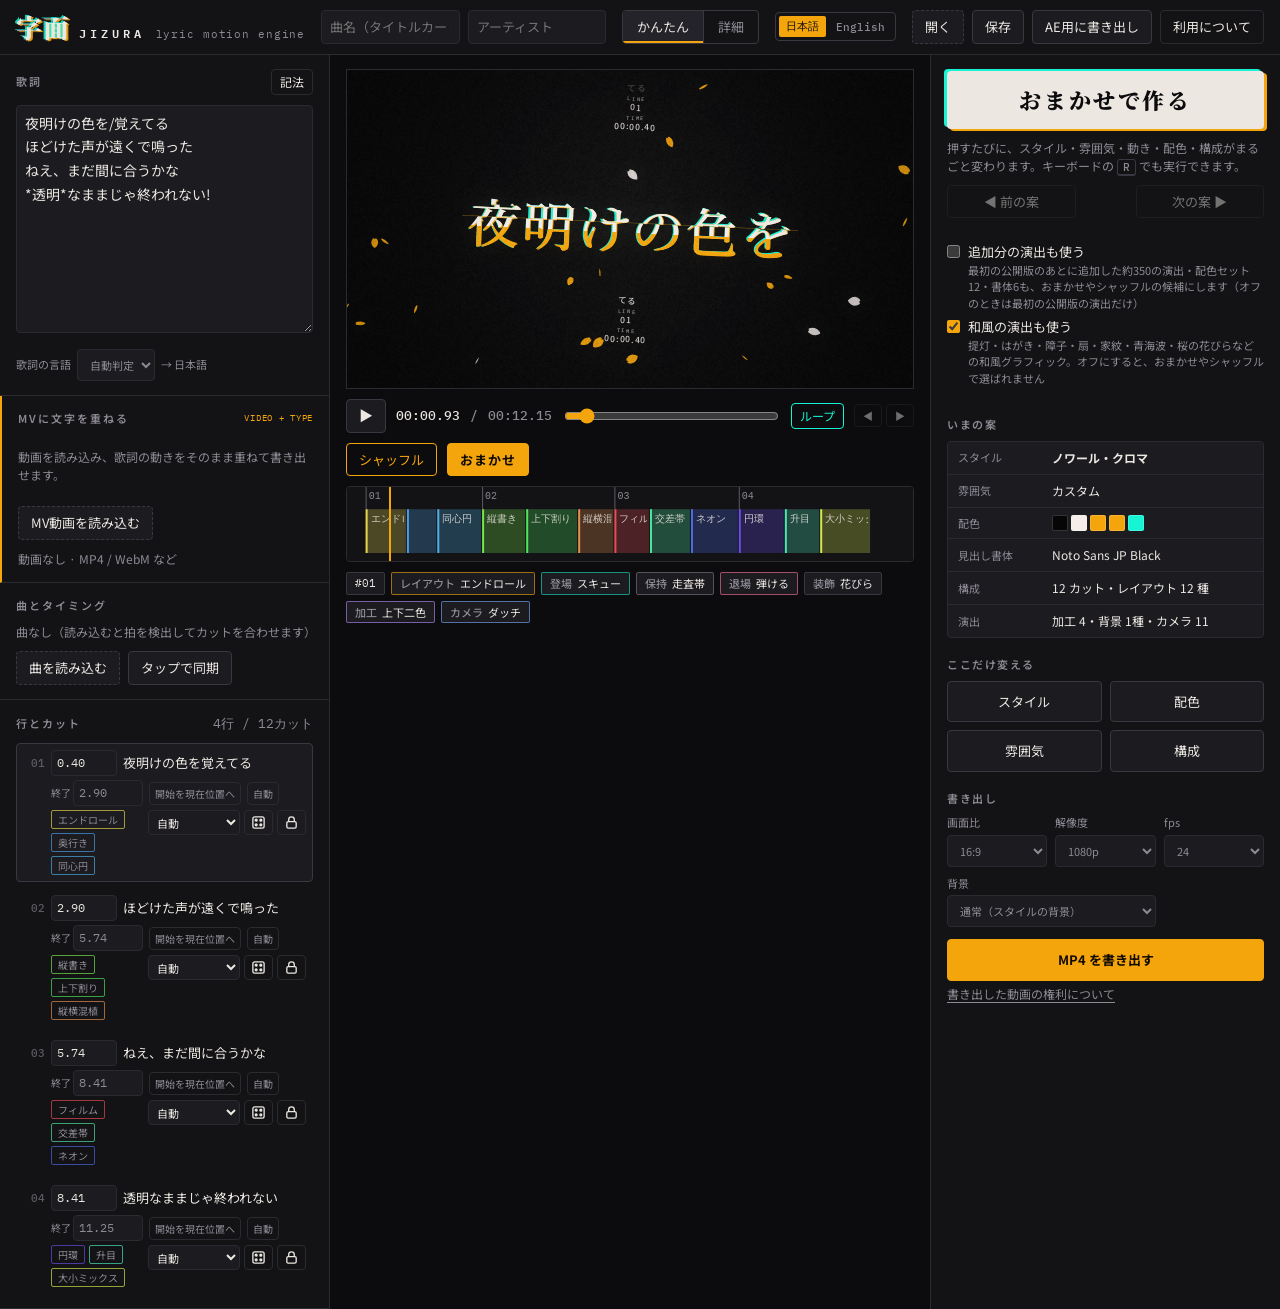
==== index.html @ 226ec04e "Add MV video backgrounds with animated lyric compositing" ====
<!doctype html>
<html lang="ja">
<head>
<meta charset="utf-8">
<meta name="viewport" content="width=device-width, initial-scale=1, viewport-fit=cover">
<title>JIZURA 字面</title>
<meta name="description" content="歌詞を入れると文字PV（リリックモーション）を自動で組み立てて MP4 に書き出すブラウザアプリ">
<link rel="canonical" href="https://852wa.github.io/JIZURA/">
<link rel="alternate" hreflang="ja" href="https://852wa.github.io/JIZURA/">
<link rel="alternate" hreflang="en" href="https://852wa.github.io/JIZURA/en/">
<meta property="og:type" content="website">
<meta property="og:title" content="JIZURA 字面">
<meta property="og:description" content="歌詞を入れると文字PV（リリックモーション）を自動で組み立てて MP4 に書き出すブラウザアプリ">
<meta property="og:url" content="https://852wa.github.io/JIZURA/">
<meta name="twitter:card" content="summary">
<link rel="preconnect" href="https://fonts.googleapis.com">
<link rel="preconnect" href="https://fonts.gstatic.com" crossorigin>
<style>
:root {
  color-scheme: dark;
  --ink: #0c0c0e;
  --panel: #131316;
  --raised: #1b1b20;
  --raised2: #232329;
  --line: #2a2a31;
  --line2: #383840;
  --text: #ece7e1;
  --muted: #8e8a94;
  --faint: #5d5a63;
  --amber: #f5a50c;
  --cyan: #16f4d4;
  --rose: #ff6f9c;
  --danger: #ff5a6a;
  --ui: "IBM Plex Sans JP", "Noto Sans JP", "Hiragino Sans", "Yu Gothic UI", "Meiryo", system-ui, sans-serif;
  --mono: "IBM Plex Mono", "SFMono-Regular", Consolas, monospace;
  --brand: "Zen Old Mincho", "Noto Serif JP", "Yu Mincho", serif;
  --r: 4px;
}
html, body { height: 100%; }
[hidden] { display: none !important; }
body { margin: 0; background: var(--ink); color: var(--text); font: 13px/1.5 var(--ui); -webkit-font-smoothing: antialiased; }
* { box-sizing: border-box; }
button, input, select, textarea { font: inherit; color: inherit; }
:focus-visible { outline: 2px solid var(--cyan); outline-offset: 2px; }
@media (prefers-reduced-motion: reduce) { * { transition: none !important; } }

#app { display: flex; flex-direction: column; min-height: 100%; }

/* ---------- top bar ---------- */
.bar { display: flex; align-items: center; gap: 16px; padding-block: 10px; padding-inline: 16px; border-bottom: 1px solid var(--line); background: var(--panel); flex-wrap: wrap; }
.brand { display: flex; align-items: baseline; gap: 10px; min-width: 0; }
.brand .mark { font: 900 26px/1 var(--brand); letter-spacing: 0.02em; color: var(--text); text-shadow: -2px -1px 0 rgba(22,244,212,0.85), 2px 1px 0 rgba(245,165,12,0.9); }
.brand .word { font: 600 12px/1 var(--mono); letter-spacing: 0.34em; color: var(--text); }
.brand .tag { font: 400 11px/1 var(--mono); color: var(--muted); letter-spacing: 0.08em; }
.proj { display: flex; gap: 8px; flex: 1 1 280px; min-width: 0; }
.proj input { flex: 1 1 0; min-width: 0; }
.acts { display: flex; gap: 8px; flex-wrap: wrap; }
.lang-switch { display: inline-flex; align-items: center; gap: 3px; flex: none; font: 500 11px var(--mono); border: 1px solid var(--line2); border-radius: var(--r); padding: 3px; }
.lang-switch a, .lang-switch span { display: inline-block; padding: 3px 7px; color: var(--muted); text-decoration: none; border-radius: 2px; }
.lang-switch a:hover { color: var(--text); background: var(--raised2); }
.lang-switch [aria-current=page] { color: var(--ink); background: var(--amber); }
html[lang=en] { --ui: system-ui, -apple-system, "Segoe UI", sans-serif; --brand: Georgia, "Times New Roman", serif; }
html[lang=en] .work { grid-template-columns: minmax(315px, 365px) minmax(0, 1fr) minmax(350px, 395px); }
html[lang=en] .slider { grid-template-columns: 124px minmax(0, 1fr) 36px; }
html[lang=en] .now-row { grid-template-columns: 105px minmax(0, 1fr); }
html[lang=en] .font-row { grid-template-columns: 95px minmax(0, 1fr); }
html[lang=en] .ln .tools select { max-width: 130px; }
html[lang=en] .fields .field { overflow-wrap: anywhere; }
html[lang=en] .easy-grid button, html[lang=en] .tabs button { white-space: normal; line-height: 1.2; }

/* ---------- controls ---------- */
input[type=text], input[type=number], input:not([type]), select, textarea {
  background: var(--raised); border: 1px solid var(--line); border-radius: var(--r); padding: 6px 8px; min-width: 0;
}
input[type=number] { font-family: var(--mono); }
textarea { width: 100%; resize: vertical; line-height: 1.7; }
select { padding-right: 4px; }
button { background: var(--raised); border: 1px solid var(--line2); border-radius: var(--r); padding: 6px 12px; cursor: pointer; white-space: nowrap; }
button:hover { background: var(--raised2); border-color: #4a4a54; }
button:disabled { opacity: 0.45; cursor: not-allowed; }
button.small { padding: 3px 8px; font-size: 12px; }
button.ghost { background: transparent; border-color: var(--line); }
button.primary { background: var(--amber); color: #120c00; border-color: var(--amber); font-weight: 700; }
button.primary:hover { background: #ffb52a; }
button.accent { border-color: var(--amber); color: var(--amber); background: transparent; }
button.accent:hover { background: rgba(245,165,12,0.1); }
button[aria-pressed=true] { border-color: var(--cyan); color: var(--cyan); }
button.icon { padding: 4px 6px; line-height: 0; }
button.icon svg { width: 15px; height: 15px; }
label.file { position: relative; display: inline-flex; align-items: center; gap: 6px; background: var(--raised); border: 1px dashed var(--line2); border-radius: var(--r); padding: 6px 12px; cursor: pointer; }
label.file:hover { border-color: var(--amber); }
label.file input { position: absolute; inset: 0; opacity: 0; cursor: pointer; width: 100%; }
.muted { color: var(--muted); }
.mono { font-family: var(--mono); }
h2, h3 { margin: 0; font-weight: 600; }
h2 { font-size: 11px; letter-spacing: 0.18em; color: var(--muted); }
h3 { font-size: 11px; letter-spacing: 0.14em; color: var(--muted); margin-top: 18px; margin-bottom: 8px; }

/* ---------- workspace ---------- */
.work { flex: 1; display: grid; grid-template-columns: minmax(270px, 330px) minmax(0, 1fr) minmax(290px, 350px); min-height: 0; }
.col { min-width: 0; min-height: 0; }
.col-left, .col-right { background: var(--panel); overflow: auto; }
.col-left { border-right: 1px solid var(--line); }
.col-right { border-left: 1px solid var(--line); }
.sec { padding: 14px 16px; border-bottom: 1px solid var(--line); display: flex; flex-direction: column; gap: 10px; }
.sec-h { display: flex; align-items: center; justify-content: space-between; gap: 8px; }
#lyrics { min-height: 150px; font-size: 14px; }
.syntax { font-size: 12px; color: var(--muted); background: var(--raised); border: 1px solid var(--line); border-radius: var(--r); padding: 10px 12px; }
.syntax code { font-family: var(--mono); color: var(--amber); }
.syntax ul { margin: 0; padding-left: 16px; display: grid; gap: 3px; }
.row { display: flex; align-items: center; gap: 8px; flex-wrap: wrap; }
.audio-name { font-size: 12px; overflow-wrap: anywhere; }
.fields { display: grid; grid-template-columns: repeat(3, minmax(0, 1fr)); gap: 8px; }
.field { display: flex; flex-direction: column; gap: 4px; font-size: 11px; color: var(--muted); }
.field input, .field select { width: 100%; }
.tapbox { border: 1px solid var(--amber); border-radius: var(--r); padding: 10px; display: grid; gap: 8px; background: rgba(245,165,12,0.06); }
.tapbox .next { font-size: 15px; }
button.tap { font: 700 18px/1 var(--mono); letter-spacing: 0.2em; padding: 16px; background: var(--amber); color: #120c00; border-color: var(--amber); }

/* line list */
#lineList { list-style: none; margin: 0; padding: 0; display: grid; gap: 6px; }
.ln { display: grid; grid-template-columns: 22px 66px minmax(0, 1fr); gap: 4px 6px; align-items: center; padding: 6px; border: 1px solid transparent; border-radius: var(--r); }
.ln:hover { background: var(--raised); }
.ln.cur { border-color: var(--line2); background: var(--raised); }
.ln .no { font: 500 11px var(--mono); color: var(--faint); text-align: right; }
.ln .time { width: 100%; padding: 3px 5px; font-size: 12px; }
.ln .txt { overflow: hidden; text-overflow: ellipsis; white-space: nowrap; cursor: pointer; }
.ln .meta { grid-column: 2 / 4; display: flex; justify-content: space-between; align-items: flex-start; gap: 6px; }
.ln .tools { display: flex; gap: 4px; flex: none; }
.ln .tools select { padding: 2px 4px; font-size: 11px; max-width: 92px; }
.ln .cuts { display: flex; gap: 4px; flex-wrap: wrap; min-width: 0; }
.ln .cuts span { font-size: 10px; padding: 1px 6px; border-radius: 2px; border: 1px solid var(--line2); color: var(--muted); cursor: pointer; }
.ln .cuts span:hover { color: var(--text); border-color: var(--amber); }
.mv-section { border-left: 2px solid var(--amber); }
.mv-pill { font: 9px var(--mono); letter-spacing: .08em; color: var(--amber); }
.mv-load { border-color: var(--amber); }
.mv-warning { font-size: 11px; line-height: 1.6; color: var(--amber); overflow-wrap: anywhere; }
.mv-slider { display: grid; grid-template-columns: 1fr auto; gap: 4px 8px; margin: 12px 0; font-size: 11px; color: var(--muted); }
.mv-slider input { grid-column: 1 / -1; width: 100%; }
.mv-slider output { font-family: var(--mono); color: var(--text); }
.mv-presets { margin-top: 12px; }
.mv-presets button { flex: 1; font-size: 11px; }
.mv-section .fields { grid-template-columns: 1fr; }
.mv-section select { width: 100%; }
.ln .line-end-row { grid-column: 2 / 4; display: flex; align-items: center; gap: 6px; font-size: 10px; color: var(--muted); }
.ln .line-end-row input { width: 70px; padding: 3px 5px; font-size: 12px; }
.ln .line-end-row button { padding: 3px 5px; font-size: 10px; }

/* ---------- stage ---------- */
.col-stage { display: flex; flex-direction: column; gap: 10px; padding: 14px 16px; min-width: 0; }
.viewport { position: relative; width: 100%; background: #000; border: 1px solid var(--line); display: grid; place-items: center; overflow: hidden; }
.viewport canvas { display: block; width: 100%; height: auto; max-height: 68vh; object-fit: contain; }
.field-wide { grid-column: span 2; }
.lang-row { display: flex; align-items: center; flex-wrap: wrap; gap: 6px; margin-top: 6px; font-size: 11px; color: var(--muted); }
.lang-row select { width: auto; }
.key-badge { position: absolute; right: 10px; top: 10px; background: rgba(12,12,14,0.78); border: 1px solid var(--line2); color: #fff; padding: 3px 8px; border-radius: var(--r); font-size: 11px; pointer-events: none; letter-spacing: .04em; }
.key-badge i { display: inline-block; width: 9px; height: 9px; border-radius: 2px; margin-right: 6px; vertical-align: -1px; border: 1px solid rgba(255,255,255,.5); }
.overlay-msg { position: absolute; left: 12px; bottom: 12px; background: rgba(12,12,14,0.85); border: 1px solid var(--line2); padding: 6px 10px; border-radius: var(--r); font-size: 12px; }
.transport { display: flex; align-items: center; gap: 10px; flex-wrap: wrap; }
.transport .tc { font: 500 13px var(--mono); font-variant-numeric: tabular-nums; }
.transport input[type=range] { flex: 1 1 160px; accent-color: var(--amber); }
button.play { width: 40px; height: 34px; padding: 0; font-size: 14px; }
#timeline { width: 100%; height: 76px; display: block; background: var(--panel); border: 1px solid var(--line); border-radius: var(--r); cursor: pointer; touch-action: none; }
.cutinfo { display: flex; gap: 6px; flex-wrap: wrap; align-items: center; min-height: 26px; }
.chip { font-size: 11px; padding: 2px 8px; border-radius: 2px; border: 1px solid var(--line2); color: var(--text); background: var(--raised); }
.chip b { font-weight: 500; color: var(--muted); margin-right: 5px; }
.chip.l { border-color: rgba(245,165,12,0.6); }
.chip.e { border-color: rgba(22,244,212,0.55); }
.chip.x { border-color: rgba(255,111,156,0.6); }
.chip.h { border-color: #55525c; }
.hint { font-size: 12px; color: var(--muted); }

/* ---------- right panel ---------- */
.tabs { display: grid; grid-template-columns: repeat(4, 1fr); border-bottom: 1px solid var(--line); position: sticky; top: 0; background: var(--panel); z-index: 2; }
.tabs button { border: 0; border-radius: 0; background: transparent; padding: 11px 4px; color: var(--muted); border-bottom: 2px solid transparent; }
.tabs button[aria-selected=true] { color: var(--text); border-bottom-color: var(--amber); }
.tabpane { padding: 14px 16px 24px; }
.style-grid { display: grid; grid-template-columns: repeat(3, minmax(0, 1fr)); gap: 8px; }
.stile { display: flex; flex-direction: column; gap: 5px; padding: 0; border: 1px solid var(--line); background: transparent; border-radius: var(--r); overflow: hidden; text-align: left; }
.stile canvas { width: 100%; aspect-ratio: 16 / 9; display: block; }
.stile span { font-size: 11px; padding: 0 7px 6px; white-space: nowrap; overflow: hidden; text-overflow: ellipsis; }
.stile[aria-pressed=true] { border-color: var(--amber); box-shadow: 0 0 0 1px var(--amber); color: var(--text); }
.slider { display: grid; grid-template-columns: 96px minmax(0, 1fr) 36px; gap: 8px; align-items: center; margin-bottom: 8px; }
.slider input { width: 100%; accent-color: var(--amber); }
.slider output { font: 500 11px var(--mono); color: var(--muted); text-align: right; }
.checks { display: grid; grid-template-columns: repeat(2, minmax(0, 1fr)); gap: 3px 10px; }
.checks label { display: flex; align-items: center; gap: 6px; font-size: 12px; padding: 2px 0; }
.checks input { accent-color: var(--amber); }
.group-h { display: flex; justify-content: space-between; align-items: center; margin-top: 16px; margin-bottom: 6px; }
.tgroup { border: 1px solid var(--line); border-radius: var(--r); margin-bottom: 8px; background: var(--raised); }
.tgroup summary { display: flex; justify-content: space-between; align-items: center; padding: 8px 10px; cursor: pointer; list-style: none; font-size: 12px; }
.tgroup summary::-webkit-details-marker { display: none; }
.tgroup summary::before { content: '▸'; color: var(--muted); margin-right: 8px; transition: transform .15s; }
.tgroup[open] summary::before { transform: rotate(90deg); }
.tgroup .tg-name { flex: 1; font-weight: 600; }
.tgroup .tg-cnt { color: var(--muted); font-size: 11px; }
.tgroup .tg-tools { display: flex; gap: 6px; padding: 0 10px 8px; }
.tgroup .checks { padding: 0 10px 10px; }
.chip.t { border-color: rgba(180,140,255,0.6); }
.chip.b { border-color: rgba(120,200,120,0.55); }
.chip.c { border-color: rgba(120,170,255,0.6); }
.group-h:first-child { margin-top: 0; }
.color-row { display: grid; grid-template-columns: repeat(3, minmax(0, 1fr)); gap: 8px; }
.color-row label { display: flex; flex-direction: column; gap: 3px; font-size: 11px; color: var(--muted); }
.color-row input[type=color] { width: 100%; height: 28px; padding: 0; border: 1px solid var(--line); background: transparent; border-radius: var(--r); }
.font-row { display: grid; grid-template-columns: 70px minmax(0, 1fr); gap: 8px; align-items: center; margin-bottom: 6px; font-size: 12px; }
.progress { height: 6px; background: var(--raised2); border-radius: 3px; overflow: hidden; }
.progress i { display: block; height: 100%; width: 0; background: linear-gradient(90deg, var(--cyan), var(--amber)); }
.outbtns { display: grid; gap: 8px; margin-top: 12px; }
.outbtns button { padding: 10px 12px; }
.note { font-size: 12px; color: var(--muted); border-left: 2px solid var(--line2); padding-left: 10px; margin-top: 12px; }
.kbd { font: 500 11px var(--mono); border: 1px solid var(--line2); border-bottom-width: 2px; padding: 0 5px; border-radius: 3px; }

label.check { display: flex; align-items: flex-start; gap: 8px; margin-bottom: 8px; cursor: pointer; }
label.check input { margin: 3px 0 0; flex: none; accent-color: var(--amber); }
label.check small { display: block; font-size: 11px; color: var(--muted); }

/* ---------- modes / おまかせ ---------- */
.modes { display: inline-flex; border: 1px solid var(--line2); border-radius: var(--r); overflow: hidden; }
.modes button { border: 0; border-radius: 0; background: transparent; padding: 6px 14px; color: var(--muted); }
.modes button + button { border-left: 1px solid var(--line2); }
.modes button[aria-pressed=true] { background: var(--raised2); color: var(--text); box-shadow: inset 0 -2px 0 var(--amber); }
#app.is-easy .tabs, #app.is-easy .tabpane, #app.is-easy .pro-only { display: none !important; }
.hist-btns { display: inline-flex; gap: 4px; }
button.icon-txt { font-size: 10px; min-width: 28px; }
.transport #btnOmakase { letter-spacing: 0.08em; }

.easy { padding: 16px 16px 28px; display: grid; gap: 18px; }
.easy h3 { margin: 0 0 8px; }
.easy-hero { display: grid; gap: 10px; }
button.omakase {
  position: relative; padding: 18px 14px; font: 900 22px/1 var(--brand); letter-spacing: 0.12em;
  background: var(--text); color: var(--ink); border: 0; border-radius: var(--r);
  box-shadow: -3px -2px 0 var(--cyan), 3px 2px 0 var(--amber);
  transition: transform .12s ease, box-shadow .12s ease;
}
button.omakase:hover { background: #fff; box-shadow: -5px -3px 0 var(--cyan), 5px 3px 0 var(--amber); }
button.omakase:active { transform: translateY(1px) scale(0.99); box-shadow: -1px -1px 0 var(--cyan), 1px 1px 0 var(--amber); }
button.omakase:disabled { box-shadow: none; }
.easy-hero .hint { margin: 0; }
.hist-row { display: grid; grid-template-columns: 1fr auto 1fr; gap: 8px; align-items: center; }
.hist-row #histPos { font-size: 11px; text-align: center; min-width: 44px; }
.now { display: grid; gap: 1px; background: var(--line); border: 1px solid var(--line); border-radius: var(--r); overflow: hidden; }
.now-row { display: grid; grid-template-columns: 84px minmax(0, 1fr); gap: 10px; align-items: center; padding: 7px 10px; background: var(--raised); font-size: 12px; }
.now-row .k { color: var(--muted); font-size: 11px; }
.now-row .v { display: flex; align-items: center; gap: 8px; min-width: 0; overflow: hidden; text-overflow: ellipsis; white-space: nowrap; }
.now-row b { font-weight: 700; }
.tagl { font: 500 10px var(--mono); color: var(--cyan); border: 1px solid rgba(22,244,212,0.5); padding: 0 5px; border-radius: 2px; }
.easy-grid { display: grid; grid-template-columns: repeat(2, minmax(0, 1fr)); gap: 8px; }
.easy-grid button { padding: 10px 8px; }
.easy .fields { display: grid; grid-template-columns: repeat(3, minmax(0, 1fr)); gap: 8px; }
.easy .exp-box { margin-top: 10px; }
.swatches { display: inline-flex; gap: 3px; vertical-align: middle; }
.swatches i { width: 16px; height: 16px; border-radius: 2px; border: 1px solid rgba(255,255,255,0.18); display: inline-block; }
#paletteSwatch i { width: 22px; height: 22px; }
.toast {
  position: absolute; top: 12px; left: 50%; transform: translate(-50%, -6px); opacity: 0;
  display: flex; align-items: center; gap: 10px; max-width: calc(100% - 24px);
  background: rgba(12,12,14,0.9); border: 1px solid var(--line2); border-left: 2px solid var(--amber);
  padding: 7px 12px; border-radius: var(--r); font-size: 12px; white-space: nowrap; overflow: hidden; text-overflow: ellipsis; pointer-events: none;
  transition: opacity .2s ease, transform .2s ease;
}
.toast.in { opacity: 1; transform: translate(-50%, 0); }
.toast.out { opacity: 0; transform: translate(-50%, -6px); }

/* ---------- 利用について ---------- */
button.linkish { background: none; border: 0; padding: 4px 0; color: var(--muted); font-size: 12px; text-decoration: underline; text-underline-offset: 3px; cursor: pointer; justify-self: start; }
button.linkish:hover { color: var(--text); background: none; }
dialog.terms { width: min(520px, calc(100vw - 32px)); max-height: calc(100vh - 48px); overflow: auto; padding: 22px 24px 18px; background: var(--panel); color: var(--text); border: 1px solid var(--line2); border-radius: 8px; box-shadow: 0 20px 60px rgba(0,0,0,0.55); }
dialog.terms::backdrop { background: rgba(6,6,8,0.66); }
dialog.terms h2 { font-size: 15px; letter-spacing: 0.08em; color: var(--text); margin: 0 0 14px; }
dialog.terms p { margin: 0 0 10px; line-height: 1.75; font-size: 13px; }
dialog.terms a { color: var(--cyan); word-break: break-all; }
.terms-main { border-left: 3px solid var(--amber); background: var(--raised); padding: 12px 14px 4px; border-radius: 0 var(--r) var(--r) 0; margin-bottom: 14px; }
.terms-main .terms-big { font-size: 15px; }
.terms-main strong { color: var(--amber); font-weight: 700; }
.terms-sub { color: var(--muted); font-size: 12px !important; }
.terms-note { font-size: 12px !important; }
.terms-oss { font-size: 12px; color: var(--muted); margin: 4px 0 14px; }
.terms-oss summary { cursor: pointer; }
.terms-oss p { font-size: 12px !important; margin-top: 6px; }
.terms-foot { display: flex; justify-content: space-between; align-items: center; gap: 12px; border-top: 1px solid var(--line); padding-top: 12px; }

/* ---------- responsive ---------- */
@media (max-width: 1180px) {
  .work { grid-template-columns: minmax(0, 1fr) minmax(0, 1fr); }
  html[lang=en] .work { grid-template-columns: minmax(0, 1fr) minmax(0, 1fr); }
  .col-stage { grid-column: 1 / -1; order: -1; }
  .col-left { border-right: 1px solid var(--line); }
  .col-right { border-left: 0; }
}
@media (max-width: 760px) {
  .work { grid-template-columns: minmax(0, 1fr); }
  html[lang=en] .work { grid-template-columns: minmax(0, 1fr); }
  .col-left, .col-right { border: 0; border-top: 1px solid var(--line); }
  .bar { gap: 10px; }
  .brand .tag { display: none; }
  .fields { grid-template-columns: repeat(2, minmax(0, 1fr)); }
  .easy .fields { grid-template-columns: repeat(3, minmax(0, 1fr)); }
  #app.is-easy .col-right { order: 0; border-top: 1px solid var(--line); }
  #app.is-easy .col-left { order: 1; }
  .transport .hist-btns { display: none; }
}

/* 追加分 / 和風 switches + badges */
.pick-sets { margin: 12px 0 6px; text-align: left; }
.pick-sets label.check { margin-bottom: 6px; }
.easy-hero .pick-sets { margin-top: 14px; }
.set-badge { display: inline-block; margin-left: 4px; padding: 0 4px; border: 1px solid var(--amber); border-radius: 3px; color: var(--amber); font-size: 10px; line-height: 15px; vertical-align: 1px; }
.set-badge.ex { border-color: var(--cyan, #4cc9d9); color: var(--cyan, #4cc9d9); }
.checks label.set-off { opacity: 0.45; }
.checks label.set-off .set-badge { border-color: var(--muted); color: var(--muted); }
.stile { position: relative; }
.stile .badges { position: absolute; top: 4px; left: 4px; padding: 0; display: flex; gap: 3px; }
.stile .set-badge { margin: 0; padding: 0 4px; font-size: 10px; line-height: 15px; background: rgba(0,0,0,0.55); }
.stile.set-off { opacity: 0.55; }

</style>
</head>
<body>
<div id="app">
  <header class="bar">
    <div class="brand"><span class="mark" aria-hidden="true">字面</span><span class="word">JIZURA</span><span class="tag">lyric motion engine</span></div>
    <div class="proj">
      <input id="songTitle" type="text" placeholder="曲名（タイトルカード・HUDに表示）" aria-label="曲名">
      <input id="songArtist" type="text" placeholder="アーティスト" aria-label="アーティスト">
    </div>
    <div class="modes" role="group" aria-label="表示モード">
      <button id="modeEasy" aria-pressed="false" title="おまかせボタン中心のシンプルな画面">かんたん</button>
      <button id="modePro" aria-pressed="true" title="すべての設定を表示">詳細</button>
    </div>
    <nav class="lang-switch" aria-label="言語"><span aria-current="page">日本語</span><a href="en/index.html" lang="en">English</a></nav>
    <div class="acts">
      <label class="file" title="保存したプロジェクト(.json)を開く">開く<input id="fileProject" type="file" accept=".json,application/json"></label>
      <button id="btnSave" title="プロジェクトを .json で保存">保存</button>
      <button id="btnAE" title="After Effects パネル用の構成データを書き出す">AE用に書き出し</button>
      <button id="btnTerms" class="ghost terms-open" title="出力物の権利とライセンス">利用について</button>
    </div>
  </header>

  <main class="work">
    <!-- ================= left: lyrics & timing ================= -->
    <section class="col col-left" aria-label="歌詞とタイミング">
      <div class="sec">
        <div class="sec-h"><h2>歌詞</h2><button id="btnSyntax" class="ghost small" aria-expanded="false">記法</button></div>
        <textarea id="lyrics" rows="9" spellcheck="false" aria-label="歌詞（1行 = 1フレーズ）"></textarea>
        <label class="lang-row">歌詞の言語<select id="lyricLang"><option value="auto">自動判定</option><option value="ja">日本語</option><option value="zh-Hant">繁體中文</option><option value="zh-Hans">简体中文</option><option value="ko">한국어</option></select><span id="langNote" class="muted"></span></label>
        <div id="syntax" class="syntax" hidden>
          <ul>
            <li>1行が1フレーズ。空行は少し間を空けます</li>
            <li><code>夜明けの色を/覚えてる</code> … <code>/</code> でカットの切れ目を指定</li>
            <li><code>*透明*</code> … 強調（大きく・インパクト寄りの演出）</li>
            <li>行末の <code>!</code> … フラッシュと揺れを入れる</li>
            <li><code>歌詞|ruby or note</code> … 注釈レイアウトの小さな文字</li>
            <li><code>[01:23.45]歌詞</code> … LRC のタイムスタンプをそのまま使用</li>
            <li><code>#</code> で始まる行 … コメント（無視）</li>
          </ul>
        </div>
      </div>

      <div class="sec mv-section">
        <div class="sec-h"><h2>MVに文字を重ねる</h2><span class="mv-pill">VIDEO + TYPE</span></div>
        <p class="hint">動画を読み込み、歌詞の動きをそのまま重ねて書き出せます。</p>
        <div class="row">
          <label class="file mv-load">MV動画を読み込む<input id="videoFile" type="file" accept="video/*,.mp4,.webm,.mov,.m4v"></label>
          <button id="btnRemoveVideo" class="ghost small" hidden>動画を外す</button>
        </div>
        <div id="videoName" class="muted audio-name" role="status" aria-live="polite">動画なし · MP4 / WebM など</div>
        <p id="videoWarning" class="mv-warning" role="status" hidden></p>
        <div id="videoControls" hidden>
          <div class="fields">
            <label class="field">映像の収め方<select id="videoFit"><option value="contain">全体を収める</option><option value="cover">画面いっぱい</option></select></label>
            <label class="field">使用する音声<select id="videoAudioSource"><option value="video">元動画の音声</option><option value="audio">別に読み込んだ曲</option><option value="mute">音声なし</option></select></label>
          </div>
          <div class="row mv-presets" role="group" aria-label="文字の配置プリセット">
            <button type="button" data-mv-preset="center">中央</button><button type="button" data-mv-preset="lower">下に配置</button><button type="button" data-mv-preset="upper">上に配置</button>
          </div>
          <label class="mv-slider">文字の大きさ <output id="videoTextScaleValue"></output><input id="videoTextScale" type="range" min="20" max="100" step="1"></label>
          <label class="mv-slider">左右の位置 <output id="videoXValue"></output><input id="videoX" type="range" min="0" max="100" step="1"></label>
          <label class="mv-slider">上下の位置 <output id="videoYValue"></output><input id="videoY" type="range" min="0" max="100" step="1"></label>
          <label class="mv-slider">映像を暗くする <output id="videoDimValue"></output><input id="videoDim" type="range" min="0" max="80" step="1"></label>
          <label class="row"><input id="videoShadow" type="checkbox">文字に影を付ける</label>
          <p class="hint">歌詞の開始・終了は下の行リストで調整。MVの長さで書き出します。動画は端末内で処理されます。</p>
        </div>
      </div>

      <div class="sec">
        <div class="sec-h"><h2>曲とタイミング</h2></div>
        <div id="audioName" class="muted audio-name">曲なし（読み込むと拍を検出してカットを合わせます）</div>
        <div class="row">
          <label class="file" title="mp3 / wav / m4a など">曲を読み込む<input id="audioFile" type="file" accept="audio/*,.mp3,.wav,.m4a,.aac,.ogg,.flac"></label>
          <button id="btnTap" title="曲を再生しながら各行の頭でタップ">タップで同期</button>
        </div>
        <div class="fields pro-only">
          <label class="field">BPM<input id="bpm" type="number" min="0" max="300" step="0.1" placeholder="自動"></label>
          <label class="field">開始(秒)<input id="offset" type="number" min="0" step="0.05"></label>
          <label class="field">行の長さ<input id="lineScale" type="number" min="0.4" max="3" step="0.05"></label>
        </div>
        <div class="row pro-only">
          <label class="row" style="gap:6px"><input id="snap" type="checkbox"> 拍にスナップ</label>
          <button id="btnResetTimes" class="ghost small">手動タイミングを消す</button>
        </div>
        <div id="tapPanel" class="tapbox" hidden>
          <div class="hint">曲に合わせて、各行が始まる瞬間に <span class="kbd">Space</span> かボタンを押してください。</div>
          <div class="next">次: <b id="tapLine">—</b></div>
          <button id="tapBtn" class="tap">TAP</button>
          <button id="tapStop" class="ghost">終了する</button>
        </div>
      </div>

      <div class="sec">
        <div class="sec-h"><h2>行とカット</h2><span id="linesInfo" class="muted mono"></span></div>
        <ol id="lineList"></ol>
      </div>
    </section>

    <!-- ================= center: stage ================= -->
    <section class="col col-stage" aria-label="プレビュー">
      <div class="viewport" id="viewport"><canvas id="view" width="1280" height="720"></canvas><div id="viewMsg" class="overlay-msg" hidden></div><div id="keyBadge" class="key-badge" hidden></div><div id="toast" class="toast" role="status" aria-live="polite" hidden></div></div>
      <div class="transport">
        <button id="btnPlay" class="play" aria-label="再生">▶</button>
        <span id="timeNow" class="tc">00:00.00</span><span class="tc muted">/</span><span id="timeDur" class="tc muted">00:00.00</span>
        <input id="scrub" type="range" min="0" max="10000" value="0" aria-label="再生位置">
        <button id="btnLoop" class="ghost small" aria-pressed="true">ループ</button>
        <span class="hist-btns">
          <button id="btnPrev" class="ghost small icon-txt" title="前の案に戻る" aria-label="前の案">◀</button>
          <button id="btnNext" class="ghost small icon-txt" title="次の案へ進む" aria-label="次の案">▶</button>
        </span>
        <button id="btnShuffle" class="accent" title="設定はそのままで構成だけ再抽選（ロックした行は維持）">シャッフル</button>
        <button id="btnOmakase" class="primary" title="スタイル・雰囲気・演出・配色をまるごとランダムに（キー R）">おまかせ</button>
      </div>
      <canvas id="timeline" aria-label="タイムライン（クリックで移動）"></canvas>
      <div class="cutinfo" id="cutInfo"></div>
    </section>

    <!-- ================= right: look & output ================= -->
    <section class="col col-right" aria-label="スタイルと書き出し">
      <div id="easyPanel" class="easy" hidden>
        <div class="easy-hero">
          <button id="btnOmakaseBig" class="omakase">おまかせで作る</button>
          <p class="hint">押すたびに、スタイル・雰囲気・動き・配色・構成がまるごと変わります。キーボードの <span class="kbd">R</span> でも実行できます。</p>
          <div class="hist-row">
            <button id="btnPrev2" class="ghost">◀ 前の案</button>
            <span id="histPos" class="muted mono"></span>
            <button id="btnNext2" class="ghost">次の案 ▶</button>
          </div>
          <div class="pick-sets">
            <label class="check"><input id="eExtra" class="extra-toggle" type="checkbox"><span>追加分の演出も使う<small>最初の公開版のあとに追加した約350の演出・配色セット12・書体6も、おまかせやシャッフルの候補にします（オフのときは最初の公開版の演出だけ）</small></span></label>
            <label class="check"><input id="eWa" class="wa-toggle" type="checkbox" checked><span>和風の演出も使う<small>提灯・はがき・障子・扇・家紋・青海波・桜の花びらなどの和風グラフィック。オフにすると、おまかせやシャッフルで選ばれません</small></span></label>
          </div>
        </div>
        <div class="easy-sec">
          <h3>いまの案</h3>
          <div id="easyNow" class="now"></div>
        </div>
        <div class="easy-sec">
          <h3>ここだけ変える</h3>
          <div class="easy-grid">
            <button id="eStyle" title="スタイルだけ別のものに">スタイル</button>
            <button id="ePalette" title="アクセント・ズレ色A/Bをランダムに">配色</button>
            <button id="eMood" title="動き・グリッチ・使う手法の雰囲気だけ">雰囲気</button>
            <button id="eCut" title="レイアウトと動きの組み合わせだけ">構成</button>
          </div>
        </div>
        <div class="easy-sec">
          <h3>書き出し</h3>
          <div class="fields">
            <label class="field">画面比<select id="eAspect"><option value="16:9">16:9</option><option value="9:16">9:16 縦</option><option value="4:3">4:3</option><option value="3:4">3:4 縦</option><option value="1:1">1:1</option><option value="4:5">4:5 縦</option><option value="21:9">21:9</option></select></label>
            <label class="field">解像度<select id="eRes"><option value="720">720p</option><option value="1080">1080p</option><option value="1440">1440p</option><option value="2160">4K</option></select></label>
            <label class="field">fps<select id="eFps"><option>24</option><option>30</option><option>60</option></select></label>
            <label class="field field-wide">背景<select id="eKey"><option value="off">通常（スタイルの背景）</option><option value="green">グリーンバック（合成用）</option><option value="black">ブラックバック（合成用）</option></select></label>
          </div>
          <div class="outbtns"><button id="eMP4" class="primary">MP4 を書き出す</button></div>
          <button class="terms-open linkish">書き出した動画の権利について</button>
          <div class="exp-box" hidden>
            <div class="progress"><i class="exp-bar"></i></div>
            <div class="row" style="justify-content:space-between;margin-top:6px"><span class="exp-text muted mono">—</span><button class="exp-cancel ghost small">中止</button></div>
          </div>
        </div>
      </div>
      <nav class="tabs" role="tablist">
        <button role="tab" data-tab="style" aria-selected="true">スタイル</button>
        <button role="tab" data-tab="fx" aria-selected="false">演出</button>
        <button role="tab" data-tab="tech" aria-selected="false">手法</button>
        <button role="tab" data-tab="out" aria-selected="false">書き出し</button>
      </nav>

      <div class="tabpane" data-pane="style">
        <div id="styleGrid" class="style-grid"></div>
        <h3>フォントの役割</h3>
        <div id="fontRoles"></div>
        <div class="row" style="margin-top:8px">
          <input id="localFont" type="text" placeholder="PCのフォント名（例: 游明朝）" style="flex:1">
          <button id="btnAddFont">追加</button>
        </div>
        <div class="row" style="margin-top:8px"><label class="file">フォントファイル（.ttf/.otf）<input id="fontFile" type="file" accept=".ttf,.otf,.woff,.woff2"></label></div>
        <h3>アクセント・ズレ色</h3>
        <label class="check"><input id="accentOn" type="checkbox"><span>自分の色で上書き<small>全シーンに適用。背景に合わせて明るさを自動調整します</small></span></label>
        <div class="color-row" id="colorRowAccent"></div>
        <div class="row" style="margin-top:10px">
          <button id="btnRandPalette" class="accent">ランダムに配色</button>
          <div id="paletteSwatch" class="swatches" aria-hidden="true"></div>
        </div>
        <h3>背景・文字色</h3>
        <label class="check"><input id="colorOn" type="checkbox"><span>メインの背景と文字を自分の色にする</span></label>
        <div class="color-row" id="colorRow"></div>
      </div>

      <div class="tabpane" data-pane="fx" hidden>
        <div id="fxSliders"></div>
        <div class="row" style="margin-top:6px">
          <label class="row" style="gap:6px"><input id="fxFlash" type="checkbox"> フラッシュ</label>
          <label class="row" style="gap:6px">コマ打ち <select id="fxKoma" title="動きを何枚/秒で描くか（出力fpsとは別）"><option value="0">フル（出力fpsのまま）</option><option value="12">2コマ打ち（12枚/秒）</option><option value="8">3コマ打ち（8枚/秒）</option></select></label>
        </div>
        <div class="fields" style="margin-top:12px">
          <label class="field">HUD<select id="fxHud"><option value="auto">スタイル次第</option><option value="on">常に表示</option><option value="off">表示しない</option></select></label>
          <label class="field">シード<input id="seed" type="number" step="1"></label>
          <label class="field">&nbsp;<button id="btnSeed" class="ghost">新しいシード</button></label>
        </div>
        <p class="note">同じシードなら同じ構成になります。行ごとの「再抽選」「ロック」は左の行リストから。</p>
      </div>

      <div class="tabpane" data-pane="tech" hidden>
        <div class="pick-sets">
          <label class="check"><input id="tExtra" class="extra-toggle" type="checkbox"><span>追加分の演出も使う<small>「追加」印の手法・スタイル・書体。オフのときは、おまかせやシャッフルで最初の公開版の演出だけを使います</small></span></label>
          <label class="check"><input id="tWa" class="wa-toggle" type="checkbox" checked><span>和風の演出も使う<small>「和」印の手法とスタイル。オフにすると、おまかせやシャッフルでは選ばれません（追加分の判定のあとに適用。行ごとに手動で指定した場合は使えます）</small></span></label>
        </div>
        <div class="row" style="margin-bottom:10px"><input id="techFilter" type="text" placeholder="手法を名前で絞り込み" style="flex:1" aria-label="手法を名前で絞り込み"><span id="techTotal" class="muted mono"></span></div>
        <div id="techLists"></div>
      </div>

      <div class="tabpane" data-pane="out" hidden>
        <div class="fields">
          <label class="field">画面比<select id="outAspect"><option value="16:9">16:9</option><option value="9:16">9:16 縦</option><option value="4:3">4:3</option><option value="3:4">3:4 縦</option><option value="1:1">1:1</option><option value="4:5">4:5 縦</option><option value="21:9">21:9</option></select></label>
          <label class="field">解像度<select id="outRes"><option value="720">720p</option><option value="1080">1080p</option><option value="1440">1440p</option><option value="2160">4K</option></select></label>
          <label class="field">fps<select id="outFps"><option>24</option><option>30</option><option>60</option></select></label>
          <label class="field">画質<select id="outQuality"><option value="standard">標準</option><option value="high">高</option><option value="max">最高</option></select></label>
          <label class="field field-wide">背景<select id="outKey"><option value="off">通常（スタイルの背景）</option><option value="green">グリーンバック（合成用）</option><option value="black">ブラックバック（合成用）</option></select></label>
        </div>
        <p class="note key-note">グリーンバック／ブラックバックにすると、白い文字と演出だけを単色の背景の上に描きます（背景の模様・紙の質感・粒子・周辺減光は入りません）。プレビューにもそのまま反映されます。グリーンバックは動画編集ソフトのクロマキーで、ブラックバックは「スクリーン」合成や輝度キーで抜いて、別の映像の上に重ねられます。</p>
        <label class="row" style="gap:6px;margin-top:10px"><input id="outAudio" type="checkbox" checked> 曲を動画に含める</label>
        <div class="outbtns">
          <button id="btnMP4" class="primary">MP4 を書き出す</button>
          <button id="btnPNG">連番PNG（ZIP）</button>
          <button id="btnPNGA">透過PNG（ZIP・背景なし）</button>
        </div>
        <div class="exp-box" hidden style="margin-top:12px">
          <div class="progress"><i class="exp-bar"></i></div>
          <div class="row" style="justify-content:space-between;margin-top:6px"><span class="exp-text muted mono">—</span><button class="exp-cancel ghost small">中止</button></div>
        </div>
        <button class="terms-open linkish" style="margin-top:10px">書き出した動画・画像の権利とライセンスについて</button>
        <p class="note" id="codecNote">書き出しはこのブラウザの中で行われます（Chrome / Edge 推奨）。</p>
      </div>
    </section>
  </main>
</div>

<dialog id="termsDlg" class="terms" aria-labelledby="termsTitle">
  <form method="dialog">
    <h2 id="termsTitle">利用について</h2>
    <div class="terms-main">
      <p class="terms-big">このツールで作った<strong>動画や画像（出力物）の権利は、作った人</strong>に帰属します。</p>
      <p class="terms-sub">※ 使った歌詞や曲の権利は、それぞれの権利者に帰属します。</p>
    </div>
    <p>ツール本体は <strong>MIT ライセンス</strong>で公開しています。詳細なライセンスはこちら：</p>
    <p><a href="https://github.com/852wa/JIZURA" target="_blank" rel="noopener">https://github.com/852wa/JIZURA</a></p>
    <p class="muted terms-note">入力した歌詞や曲は、このブラウザの中だけで処理され、サーバーには送信されません。</p>
    <details class="terms-oss"><summary>使用しているオープンソース</summary>
      <p>MP4 書き出し：mp4-muxer（MIT License）<br>フォント：Google Fonts 配布の各書体（SIL Open Font License 1.1）</p>
    </details>
    <div class="terms-foot"><span class="muted mono">© 2026 hakoniwa · MIT</span><button value="close" class="primary" autofocus>閉じる</button></div>
  </form>
</dialog>

<script>
/*! mp4-muxer v5.2.2 | MIT License | (c) 2023 Vanilagy | see THIRD_PARTY_NOTICES.md */
"use strict";var Mp4Muxer=(()=>{var we=Object.defineProperty,at=Object.getOwnPropertyDescriptor,nt=Object.getOwnPropertyNames,ot=Object.prototype.hasOwnProperty,ht=(e,t)=>{for(var s in t)we(e,s,{get:t[s],enumerable:!0})},lt=(e,t,s,r)=>{if(t&&typeof t=="object"||typeof t=="function")for(let a of nt(t))!ot.call(e,a)&&a!==s&&we(e,a,{get:()=>t[a],enumerable:!(r=at(t,a))||r.enumerable});return e},ft=e=>lt(we({},"__esModule",{value:!0}),e),ve=(e,t,s)=>{if(!t.has(e))throw TypeError("Cannot "+s)},i=(e,t,s)=>(ve(e,t,"read from private field"),s?s.call(e):t.get(e)),d=(e,t,s)=>{if(t.has(e))throw TypeError("Cannot add the same private member more than once");t instanceof WeakSet?t.add(e):t.set(e,s)},C=(e,t,s,r)=>(ve(e,t,"write to private field"),r?r.call(e,s):t.set(e,s),s),ut=(e,t,s,r)=>({set _(a){C(e,t,a,s)},get _(){return i(e,t,r)}}),m=(e,t,s)=>(ve(e,t,"access private method"),s),Re={};ht(Re,{ArrayBufferTarget:()=>qe,FileSystemWritableFileStreamTarget:()=>Xe,Muxer:()=>vi,StreamTarget:()=>Te});var p=new Uint8Array(8),z=new DataView(p.buffer),y=e=>[(e%256+256)%256],c=e=>(z.setUint16(0,e,!1),[p[0],p[1]]),dt=e=>(z.setInt16(0,e,!1),[p[0],p[1]]),Pe=e=>(z.setUint32(0,e,!1),[p[1],p[2],p[3]]),n=e=>(z.setUint32(0,e,!1),[p[0],p[1],p[2],p[3]]),mt=e=>(z.setInt32(0,e,!1),[p[0],p[1],p[2],p[3]]),x=e=>(z.setUint32(0,Math.floor(e/2**32),!1),z.setUint32(4,e,!1),[p[0],p[1],p[2],p[3],p[4],p[5],p[6],p[7]]),ge=e=>(z.setInt16(0,2**8*e,!1),[p[0],p[1]]),A=e=>(z.setInt32(0,2**16*e,!1),[p[0],p[1],p[2],p[3]]),ye=e=>(z.setInt32(0,2**30*e,!1),[p[0],p[1],p[2],p[3]]),E=(e,t=!1)=>{let s=Array(e.length).fill(null).map((r,a)=>e.charCodeAt(a));return t&&s.push(0),s},se=e=>e&&e[e.length-1],Ce=e=>{let t;for(let s of e)(!t||s.presentationTimestamp>t.presentationTimestamp)&&(t=s);return t},O=(e,t,s=!0)=>{let r=e*t;return s?Math.round(r):r},Le=e=>{let t=e*(Math.PI/180),s=Math.cos(t),r=Math.sin(t);return[s,r,0,-r,s,0,0,0,1]},Ve=Le(0),je=e=>[A(e[0]),A(e[1]),ye(e[2]),A(e[3]),A(e[4]),ye(e[5]),A(e[6]),A(e[7]),ye(e[8])],X=e=>!e||typeof e!="object"?e:Array.isArray(e)?e.map(X):Object.fromEntries(Object.entries(e).map(([t,s])=>[t,X(s)])),V=e=>e>=0&&e<2**32,v=(e,t,s)=>({type:e,contents:t&&new Uint8Array(t.flat(10)),children:s}),w=(e,t,s,r,a)=>v(e,[y(t),Pe(s),r??[]],a),pt=e=>{let t=512;return e.fragmented?v("ftyp",[E("iso5"),n(t),E("iso5"),E("iso6"),E("mp41")]):v("ftyp",[E("isom"),n(t),E("isom"),e.holdsAvc?E("avc1"):[],E("mp41")])},Se=e=>({type:"mdat",largeSize:e}),ct=e=>({type:"free",size:e}),re=(e,t,s=!1)=>v("moov",null,[wt(t,e),...e.map(r=>vt(r,t)),s?Gt(e):null]),wt=(e,t)=>{let s=O(Math.max(0,...t.filter(l=>l.samples.length>0).map(l=>{const u=Ce(l.samples);return u.presentationTimestamp+u.duration})),Ae),r=Math.max(...t.map(l=>l.id))+1,a=!V(e)||!V(s),o=a?x:n;return w("mvhd",+a,0,[o(e),o(e),n(Ae),o(s),A(1),ge(1),Array(10).fill(0),je(Ve),Array(24).fill(0),n(r)])},vt=(e,t)=>v("trak",null,[gt(e,t),yt(e,t)]),gt=(e,t)=>{let s=Ce(e.samples),r=O(s?s.presentationTimestamp+s.duration:0,Ae),a=!V(t)||!V(r),o=a?x:n,l;return e.info.type==="video"?l=typeof e.info.rotation=="number"?Le(e.info.rotation):e.info.rotation:l=Ve,w("tkhd",+a,3,[o(t),o(t),n(e.id),n(0),o(r),Array(8).fill(0),c(0),c(0),ge(e.info.type==="audio"?1:0),c(0),je(l),A(e.info.type==="video"?e.info.width:0),A(e.info.type==="video"?e.info.height:0)])},yt=(e,t)=>v("mdia",null,[Ct(e,t),St(e.info.type==="video"?"vide":"soun"),Tt(e)]),Ct=(e,t)=>{let s=Ce(e.samples),r=O(s?s.presentationTimestamp+s.duration:0,e.timescale),a=!V(t)||!V(r),o=a?x:n;return w("mdhd",+a,0,[o(t),o(t),n(e.timescale),o(r),c(21956),c(0)])},St=e=>w("hdlr",0,0,[E("mhlr"),E(e),n(0),n(0),n(0),E("mp4-muxer-hdlr",!0)]),Tt=e=>v("minf",null,[e.info.type==="video"?bt():_t(),kt(),At(e)]),bt=()=>w("vmhd",0,1,[c(0),c(0),c(0),c(0)]),_t=()=>w("smhd",0,0,[c(0),c(0)]),kt=()=>v("dinf",null,[Et()]),Et=()=>w("dref",0,0,[n(1)],[zt()]),zt=()=>w("url ",0,1),At=e=>{const t=e.compositionTimeOffsetTable.length>1||e.compositionTimeOffsetTable.some(s=>s.sampleCompositionTimeOffset!==0);return v("stbl",null,[Ot(e),Vt(e),jt(e),$t(e),Ht(e),qt(e),t?Xt(e):null])},Ot=e=>w("stsd",0,0,[n(1)],[e.info.type==="video"?Mt(ri[e.info.codec],e):Rt(ni[e.info.codec],e)]),Mt=(e,t)=>v(e,[Array(6).fill(0),c(1),c(0),c(0),Array(12).fill(0),c(t.info.width),c(t.info.height),n(4718592),n(4718592),n(0),c(1),Array(32).fill(0),c(24),dt(65535)],[ai[t.info.codec](t),t.info.decoderConfig.colorSpace?Ut(t):null]),Bt={bt709:1,bt470bg:5,smpte170m:6},It={bt709:1,smpte170m:6,"iec61966-2-1":13},Dt={rgb:0,bt709:1,bt470bg:5,smpte170m:6},Ut=e=>v("colr",[E("nclx"),c(Bt[e.info.decoderConfig.colorSpace.primaries]),c(It[e.info.decoderConfig.colorSpace.transfer]),c(Dt[e.info.decoderConfig.colorSpace.matrix]),y((e.info.decoderConfig.colorSpace.fullRange?1:0)<<7)]),xt=e=>e.info.decoderConfig&&v("avcC",[...new Uint8Array(e.info.decoderConfig.description)]),Wt=e=>e.info.decoderConfig&&v("hvcC",[...new Uint8Array(e.info.decoderConfig.description)]),Ft=e=>{if(!e.info.decoderConfig)return null;let t=e.info.decoderConfig;if(!t.colorSpace)throw new Error("'colorSpace' is required in the decoder config for VP9.");let s=t.codec.split("."),r=Number(s[1]),a=Number(s[2]),u=(Number(s[3])<<4)+(0<<1)+Number(t.colorSpace.fullRange);return w("vpcC",1,0,[y(r),y(a),y(u),y(2),y(2),y(2),c(0)])},Nt=()=>{let s=(1<<7)+1;return v("av1C",[s,0,0,0])},Rt=(e,t)=>v(e,[Array(6).fill(0),c(1),c(0),c(0),n(0),c(t.info.numberOfChannels),c(16),c(0),c(0),A(t.info.sampleRate)],[oi[t.info.codec](t)]),Pt=e=>{let t=new Uint8Array(e.info.decoderConfig.description);return w("esds",0,0,[n(58753152),y(32+t.byteLength),c(1),y(0),n(75530368),y(18+t.byteLength),y(64),y(21),Pe(0),n(130071),n(130071),n(92307584),y(t.byteLength),...t,n(109084800),y(1),y(2)])},Lt=e=>{let t=3840,s=0;const r=e.info.decoderConfig?.description;if(r){if(r.byteLength<18)throw new TypeError("Invalid decoder description provided for Opus; must be at least 18 bytes long.");const a=ArrayBuffer.isView(r)?new DataView(r.buffer,r.byteOffset,r.byteLength):new DataView(r);t=a.getUint16(10,!0),s=a.getInt16(14,!0)}return v("dOps",[y(0),y(e.info.numberOfChannels),c(t),n(e.info.sampleRate),ge(s),y(0)])},Vt=e=>w("stts",0,0,[n(e.timeToSampleTable.length),e.timeToSampleTable.map(t=>[n(t.sampleCount),n(t.sampleDelta)])]),jt=e=>{if(e.samples.every(s=>s.type==="key"))return null;let t=[...e.samples.entries()].filter(([,s])=>s.type==="key");return w("stss",0,0,[n(t.length),t.map(([s])=>n(s+1))])},$t=e=>w("stsc",0,0,[n(e.compactlyCodedChunkTable.length),e.compactlyCodedChunkTable.map(t=>[n(t.firstChunk),n(t.samplesPerChunk),n(1)])]),Ht=e=>w("stsz",0,0,[n(0),n(e.samples.length),e.samples.map(t=>n(t.size))]),qt=e=>e.finalizedChunks.length>0&&se(e.finalizedChunks).offset>=2**32?w("co64",0,0,[n(e.finalizedChunks.length),e.finalizedChunks.map(t=>x(t.offset))]):w("stco",0,0,[n(e.finalizedChunks.length),e.finalizedChunks.map(t=>n(t.offset))]),Xt=e=>w("ctts",0,0,[n(e.compositionTimeOffsetTable.length),e.compositionTimeOffsetTable.map(t=>[n(t.sampleCount),n(t.sampleCompositionTimeOffset)])]),Gt=e=>v("mvex",null,e.map(Zt)),Zt=e=>w("trex",0,0,[n(e.id),n(1),n(0),n(0),n(0)]),$e=(e,t)=>v("moof",null,[Kt(e),...t.map(Qt)]),Kt=e=>w("mfhd",0,0,[n(e)]),He=e=>{let t=0,s=0,r=0,a=0,o=e.type==="delta";return s|=+o,o?t|=1:t|=2,t<<24|s<<16|r<<8|a},Qt=e=>v("traf",null,[Jt(e),Yt(e),ei(e)]),Jt=e=>{let t=0;t|=8,t|=16,t|=32,t|=131072;let s=e.currentChunk.samples[1]??e.currentChunk.samples[0],r={duration:s.timescaleUnitsToNextSample,size:s.size,flags:He(s)};return w("tfhd",0,t,[n(e.id),n(r.duration),n(r.size),n(r.flags)])},Yt=e=>w("tfdt",1,0,[x(O(e.currentChunk.startTimestamp,e.timescale))]),ei=e=>{let t=e.currentChunk.samples.map(D=>D.timescaleUnitsToNextSample),s=e.currentChunk.samples.map(D=>D.size),r=e.currentChunk.samples.map(He),a=e.currentChunk.samples.map(D=>O(D.presentationTimestamp-D.decodeTimestamp,e.timescale)),o=new Set(t),l=new Set(s),u=new Set(r),g=new Set(a),b=u.size===2&&r[0]!==r[1],U=o.size>1,ie=l.size>1,st=!b&&u.size>1,rt=g.size>1||[...g].some(D=>D!==0),L=0;return L|=1,L|=4*+b,L|=256*+U,L|=512*+ie,L|=1024*+st,L|=2048*+rt,w("trun",1,L,[n(e.currentChunk.samples.length),n(e.currentChunk.offset-e.currentChunk.moofOffset||0),b?n(r[0]):[],e.currentChunk.samples.map((D,ce)=>[U?n(t[ce]):[],ie?n(s[ce]):[],st?n(r[ce]):[],rt?mt(a[ce]):[]])])},ti=e=>v("mfra",null,[...e.map(ii),si()]),ii=(e,t)=>w("tfra",1,0,[n(e.id),n(63),n(e.finalizedChunks.length),e.finalizedChunks.map(r=>[x(O(r.startTimestamp,e.timescale)),x(r.moofOffset),n(t+1),n(1),n(1)])]),si=()=>w("mfro",0,0,[n(0)]),ri={avc:"avc1",hevc:"hvc1",vp9:"vp09",av1:"av01"},ai={avc:xt,hevc:Wt,vp9:Ft,av1:Nt},ni={aac:"mp4a",opus:"Opus"},oi={aac:Pt,opus:Lt},hi=Symbol("isTarget"),ae=class{},qe=class extends ae{constructor(){super(...arguments),this.buffer=null}},Te=class extends ae{constructor(e){if(super(),this.options=e,typeof e!="object")throw new TypeError("StreamTarget requires an options object to be passed to its constructor.");if(e.onData){if(typeof e.onData!="function")throw new TypeError("options.onData, when provided, must be a function.");if(e.onData.length<2)throw new TypeError("options.onData, when provided, must be a function that takes in at least two arguments (data and position). Ignoring the position argument, which specifies the byte offset at which the data is to be written, can lead to broken outputs.")}if(e.chunked!==void 0&&typeof e.chunked!="boolean")throw new TypeError("options.chunked, when provided, must be a boolean.");if(e.chunkSize!==void 0&&(!Number.isInteger(e.chunkSize)||e.chunkSize<1024))throw new TypeError("options.chunkSize, when provided, must be an integer and not smaller than 1024.")}},Xe=class extends ae{constructor(e,t){if(super(),this.stream=e,this.options=t,!(e instanceof FileSystemWritableFileStream))throw new TypeError("FileSystemWritableFileStreamTarget requires a FileSystemWritableFileStream instance.");if(t!==void 0&&typeof t!="object")throw new TypeError("FileSystemWritableFileStreamTarget's options, when provided, must be an object.");if(t&&t.chunkSize!==void 0&&(!Number.isInteger(t.chunkSize)||t.chunkSize<=0))throw new TypeError("options.chunkSize, when provided, must be a positive integer")}},W,j,Ge=class{constructor(){this.pos=0,d(this,W,new Uint8Array(8)),d(this,j,new DataView(i(this,W).buffer)),this.offsets=new WeakMap}seek(e){this.pos=e}writeU32(e){i(this,j).setUint32(0,e,!1),this.write(i(this,W).subarray(0,4))}writeU64(e){i(this,j).setUint32(0,Math.floor(e/2**32),!1),i(this,j).setUint32(4,e,!1),this.write(i(this,W).subarray(0,8))}writeAscii(e){for(let t=0;t<e.length;t++)i(this,j).setUint8(t%8,e.charCodeAt(t)),t%8===7&&this.write(i(this,W));e.length%8!==0&&this.write(i(this,W).subarray(0,e.length%8))}writeBox(e){if(this.offsets.set(e,this.pos),e.contents&&!e.children)this.writeBoxHeader(e,e.size??e.contents.byteLength+8),this.write(e.contents);else{let t=this.pos;if(this.writeBoxHeader(e,0),e.contents&&this.write(e.contents),e.children)for(let a of e.children)a&&this.writeBox(a);let s=this.pos,r=e.size??s-t;this.seek(t),this.writeBoxHeader(e,r),this.seek(s)}}writeBoxHeader(e,t){this.writeU32(e.largeSize?1:t),this.writeAscii(e.type),e.largeSize&&this.writeU64(t)}measureBoxHeader(e){return 8+(e.largeSize?8:0)}patchBox(e){let t=this.pos;this.seek(this.offsets.get(e)),this.writeBox(e),this.seek(t)}measureBox(e){if(e.contents&&!e.children)return this.measureBoxHeader(e)+e.contents.byteLength;{let t=this.measureBoxHeader(e);if(e.contents&&(t+=e.contents.byteLength),e.children)for(let s of e.children)s&&(t+=this.measureBox(s));return t}}};W=new WeakMap,j=new WeakMap;var ne,F,G,Z,oe,be,li=class extends Ge{constructor(e){super(),d(this,oe),d(this,ne,void 0),d(this,F,new ArrayBuffer(2**16)),d(this,G,new Uint8Array(i(this,F))),d(this,Z,0),C(this,ne,e)}write(e){m(this,oe,be).call(this,this.pos+e.byteLength),i(this,G).set(e,this.pos),this.pos+=e.byteLength,C(this,Z,Math.max(i(this,Z),this.pos))}finalize(){m(this,oe,be).call(this,this.pos),i(this,ne).buffer=i(this,F).slice(0,Math.max(i(this,Z),this.pos))}};ne=new WeakMap,F=new WeakMap,G=new WeakMap,Z=new WeakMap,oe=new WeakSet,be=function(e){let t=i(this,F).byteLength;for(;t<e;)t*=2;if(t===i(this,F).byteLength)return;let s=new ArrayBuffer(t),r=new Uint8Array(s);r.set(i(this,G),0),C(this,F,s),C(this,G,r)};var fi=2**24,ui=2,K,N,Q,B,_,he,_e,ke,Ze,Ee,Ke,J,le,ze=class extends Ge{constructor(e){super(),d(this,he),d(this,ke),d(this,Ee),d(this,J),d(this,K,void 0),d(this,N,[]),d(this,Q,void 0),d(this,B,void 0),d(this,_,[]),C(this,K,e),C(this,Q,e.options?.chunked??!1),C(this,B,e.options?.chunkSize??fi)}write(e){i(this,N).push({data:e.slice(),start:this.pos}),this.pos+=e.byteLength}flush(){if(i(this,N).length===0)return;let e=[],t=[...i(this,N)].sort((s,r)=>s.start-r.start);e.push({start:t[0].start,size:t[0].data.byteLength});for(let s=1;s<t.length;s++){let r=e[e.length-1],a=t[s];a.start<=r.start+r.size?r.size=Math.max(r.size,a.start+a.data.byteLength-r.start):e.push({start:a.start,size:a.data.byteLength})}for(let s of e){s.data=new Uint8Array(s.size);for(let r of i(this,N))s.start<=r.start&&r.start<s.start+s.size&&s.data.set(r.data,r.start-s.start);i(this,Q)?(m(this,he,_e).call(this,s.data,s.start),m(this,J,le).call(this)):i(this,K).options.onData?.(s.data,s.start)}i(this,N).length=0}finalize(){i(this,Q)&&m(this,J,le).call(this,!0)}};K=new WeakMap,N=new WeakMap,Q=new WeakMap,B=new WeakMap,_=new WeakMap,he=new WeakSet,_e=function(e,t){let s=i(this,_).findIndex(u=>u.start<=t&&t<u.start+i(this,B));s===-1&&(s=m(this,Ee,Ke).call(this,t));let r=i(this,_)[s],a=t-r.start,o=e.subarray(0,Math.min(i(this,B)-a,e.byteLength));r.data.set(o,a);let l={start:a,end:a+o.byteLength};if(m(this,ke,Ze).call(this,r,l),r.written[0].start===0&&r.written[0].end===i(this,B)&&(r.shouldFlush=!0),i(this,_).length>ui){for(let u=0;u<i(this,_).length-1;u++)i(this,_)[u].shouldFlush=!0;m(this,J,le).call(this)}o.byteLength<e.byteLength&&m(this,he,_e).call(this,e.subarray(o.byteLength),t+o.byteLength)},ke=new WeakSet,Ze=function(e,t){let s=0,r=e.written.length-1,a=-1;for(;s<=r;){let o=Math.floor(s+(r-s+1)/2);e.written[o].start<=t.start?(s=o+1,a=o):r=o-1}for(e.written.splice(a+1,0,t),(a===-1||e.written[a].end<t.start)&&a++;a<e.written.length-1&&e.written[a].end>=e.written[a+1].start;)e.written[a].end=Math.max(e.written[a].end,e.written[a+1].end),e.written.splice(a+1,1)},Ee=new WeakSet,Ke=function(e){let s={start:Math.floor(e/i(this,B))*i(this,B),data:new Uint8Array(i(this,B)),written:[],shouldFlush:!1};return i(this,_).push(s),i(this,_).sort((r,a)=>r.start-a.start),i(this,_).indexOf(s)},J=new WeakSet,le=function(e=!1){for(let t=0;t<i(this,_).length;t++){let s=i(this,_)[t];if(!(!s.shouldFlush&&!e)){for(let r of s.written)i(this,K).options.onData?.(s.data.subarray(r.start,r.end),s.start+r.start);i(this,_).splice(t--,1)}}};var di=class extends ze{constructor(e){super(new Te({onData:(t,s)=>e.stream.write({type:"write",data:t,position:s}),chunked:!0,chunkSize:e.options?.chunkSize}))}},Ae=1e3,mi=["avc","hevc","vp9","av1"],pi=["aac","opus"],ci=2082844800,wi=["strict","offset","cross-track-offset"],h,f,fe,k,T,S,$,H,Oe,R,P,Y,Me,Qe,Be,Je,Ie,Ye,De,et,Ue,tt,ue,xe,M,I,We,it,ee,de,me,Fe,q,te,pe,Ne,vi=class{constructor(e){if(d(this,Me),d(this,Be),d(this,Ie),d(this,De),d(this,Ue),d(this,ue),d(this,M),d(this,We),d(this,ee),d(this,me),d(this,q),d(this,pe),d(this,h,void 0),d(this,f,void 0),d(this,fe,void 0),d(this,k,void 0),d(this,T,null),d(this,S,null),d(this,$,Math.floor(Date.now()/1e3)+ci),d(this,H,[]),d(this,Oe,1),d(this,R,[]),d(this,P,[]),d(this,Y,!1),m(this,Me,Qe).call(this,e),e.video=X(e.video),e.audio=X(e.audio),e.fastStart=X(e.fastStart),this.target=e.target,C(this,h,{firstTimestampBehavior:"strict",...e}),e.target instanceof qe)C(this,f,new li(e.target));else if(e.target instanceof Te)C(this,f,new ze(e.target));else if(e.target instanceof Xe)C(this,f,new di(e.target));else throw new Error(`Invalid target: ${e.target}`);m(this,De,et).call(this),m(this,Be,Je).call(this)}addVideoChunk(e,t,s,r){if(!(e instanceof EncodedVideoChunk))throw new TypeError("addVideoChunk's first argument (sample) must be of type EncodedVideoChunk.");if(t&&typeof t!="object")throw new TypeError("addVideoChunk's second argument (meta), when provided, must be an object.");if(s!==void 0&&(!Number.isFinite(s)||s<0))throw new TypeError("addVideoChunk's third argument (timestamp), when provided, must be a non-negative real number.");if(r!==void 0&&!Number.isFinite(r))throw new TypeError("addVideoChunk's fourth argument (compositionTimeOffset), when provided, must be a real number.");let a=new Uint8Array(e.byteLength);e.copyTo(a),this.addVideoChunkRaw(a,e.type,s??e.timestamp,e.duration,t,r)}addVideoChunkRaw(e,t,s,r,a,o){if(!(e instanceof Uint8Array))throw new TypeError("addVideoChunkRaw's first argument (data) must be an instance of Uint8Array.");if(t!=="key"&&t!=="delta")throw new TypeError("addVideoChunkRaw's second argument (type) must be either 'key' or 'delta'.");if(!Number.isFinite(s)||s<0)throw new TypeError("addVideoChunkRaw's third argument (timestamp) must be a non-negative real number.");if(!Number.isFinite(r)||r<0)throw new TypeError("addVideoChunkRaw's fourth argument (duration) must be a non-negative real number.");if(a&&typeof a!="object")throw new TypeError("addVideoChunkRaw's fifth argument (meta), when provided, must be an object.");if(o!==void 0&&!Number.isFinite(o))throw new TypeError("addVideoChunkRaw's sixth argument (compositionTimeOffset), when provided, must be a real number.");if(m(this,pe,Ne).call(this),!i(this,h).video)throw new Error("No video track declared.");if(typeof i(this,h).fastStart=="object"&&i(this,T).samples.length===i(this,h).fastStart.expectedVideoChunks)throw new Error(`Cannot add more video chunks than specified in 'fastStart' (${i(this,h).fastStart.expectedVideoChunks}).`);let l=m(this,ue,xe).call(this,i(this,T),e,t,s,r,a,o);if(i(this,h).fastStart==="fragmented"&&i(this,S)){for(;i(this,P).length>0&&i(this,P)[0].decodeTimestamp<=l.decodeTimestamp;){let u=i(this,P).shift();m(this,M,I).call(this,i(this,S),u)}l.decodeTimestamp<=i(this,S).lastDecodeTimestamp?m(this,M,I).call(this,i(this,T),l):i(this,R).push(l)}else m(this,M,I).call(this,i(this,T),l)}addAudioChunk(e,t,s){if(!(e instanceof EncodedAudioChunk))throw new TypeError("addAudioChunk's first argument (sample) must be of type EncodedAudioChunk.");if(t&&typeof t!="object")throw new TypeError("addAudioChunk's second argument (meta), when provided, must be an object.");if(s!==void 0&&(!Number.isFinite(s)||s<0))throw new TypeError("addAudioChunk's third argument (timestamp), when provided, must be a non-negative real number.");let r=new Uint8Array(e.byteLength);e.copyTo(r),this.addAudioChunkRaw(r,e.type,s??e.timestamp,e.duration,t)}addAudioChunkRaw(e,t,s,r,a){if(!(e instanceof Uint8Array))throw new TypeError("addAudioChunkRaw's first argument (data) must be an instance of Uint8Array.");if(t!=="key"&&t!=="delta")throw new TypeError("addAudioChunkRaw's second argument (type) must be either 'key' or 'delta'.");if(!Number.isFinite(s)||s<0)throw new TypeError("addAudioChunkRaw's third argument (timestamp) must be a non-negative real number.");if(!Number.isFinite(r)||r<0)throw new TypeError("addAudioChunkRaw's fourth argument (duration) must be a non-negative real number.");if(a&&typeof a!="object")throw new TypeError("addAudioChunkRaw's fifth argument (meta), when provided, must be an object.");if(m(this,pe,Ne).call(this),!i(this,h).audio)throw new Error("No audio track declared.");if(typeof i(this,h).fastStart=="object"&&i(this,S).samples.length===i(this,h).fastStart.expectedAudioChunks)throw new Error(`Cannot add more audio chunks than specified in 'fastStart' (${i(this,h).fastStart.expectedAudioChunks}).`);let o=m(this,ue,xe).call(this,i(this,S),e,t,s,r,a);if(i(this,h).fastStart==="fragmented"&&i(this,T)){for(;i(this,R).length>0&&i(this,R)[0].decodeTimestamp<=o.decodeTimestamp;){let l=i(this,R).shift();m(this,M,I).call(this,i(this,T),l)}o.decodeTimestamp<=i(this,T).lastDecodeTimestamp?m(this,M,I).call(this,i(this,S),o):i(this,P).push(o)}else m(this,M,I).call(this,i(this,S),o)}finalize(){if(i(this,Y))throw new Error("Cannot finalize a muxer more than once.");if(i(this,h).fastStart==="fragmented"){for(let t of i(this,R))m(this,M,I).call(this,i(this,T),t);for(let t of i(this,P))m(this,M,I).call(this,i(this,S),t);m(this,me,Fe).call(this,!1)}else i(this,T)&&m(this,ee,de).call(this,i(this,T)),i(this,S)&&m(this,ee,de).call(this,i(this,S));let e=[i(this,T),i(this,S)].filter(Boolean);if(i(this,h).fastStart==="in-memory"){let t;for(let r=0;r<2;r++){let a=re(e,i(this,$)),o=i(this,f).measureBox(a);t=i(this,f).measureBox(i(this,k));let l=i(this,f).pos+o+t;for(let u of i(this,H)){u.offset=l;for(let{data:g}of u.samples)l+=g.byteLength,t+=g.byteLength}if(l<2**32)break;t>=2**32&&(i(this,k).largeSize=!0)}let s=re(e,i(this,$));i(this,f).writeBox(s),i(this,k).size=t,i(this,f).writeBox(i(this,k));for(let r of i(this,H))for(let a of r.samples)i(this,f).write(a.data),a.data=null}else if(i(this,h).fastStart==="fragmented"){let t=i(this,f).pos,s=ti(e);i(this,f).writeBox(s);let r=i(this,f).pos-t;i(this,f).seek(i(this,f).pos-4),i(this,f).writeU32(r)}else{let t=i(this,f).offsets.get(i(this,k)),s=i(this,f).pos-t;i(this,k).size=s,i(this,k).largeSize=s>=2**32,i(this,f).patchBox(i(this,k));let r=re(e,i(this,$));if(typeof i(this,h).fastStart=="object"){i(this,f).seek(i(this,fe)),i(this,f).writeBox(r);let a=t-i(this,f).pos;i(this,f).writeBox(ct(a))}else i(this,f).writeBox(r)}m(this,q,te).call(this),i(this,f).finalize(),C(this,Y,!0)}};return h=new WeakMap,f=new WeakMap,fe=new WeakMap,k=new WeakMap,T=new WeakMap,S=new WeakMap,$=new WeakMap,H=new WeakMap,Oe=new WeakMap,R=new WeakMap,P=new WeakMap,Y=new WeakMap,Me=new WeakSet,Qe=function(e){if(typeof e!="object")throw new TypeError("The muxer requires an options object to be passed to its constructor.");if(!(e.target instanceof ae))throw new TypeError("The target must be provided and an instance of Target.");if(e.video){if(!mi.includes(e.video.codec))throw new TypeError(`Unsupported video codec: ${e.video.codec}`);if(!Number.isInteger(e.video.width)||e.video.width<=0)throw new TypeError(`Invalid video width: ${e.video.width}. Must be a positive integer.`);if(!Number.isInteger(e.video.height)||e.video.height<=0)throw new TypeError(`Invalid video height: ${e.video.height}. Must be a positive integer.`);const t=e.video.rotation;if(typeof t=="number"&&![0,90,180,270].includes(t))throw new TypeError(`Invalid video rotation: ${t}. Has to be 0, 90, 180 or 270.`);if(Array.isArray(t)&&(t.length!==9||t.some(s=>typeof s!="number")))throw new TypeError(`Invalid video transformation matrix: ${t.join()}`);if(e.video.frameRate!==void 0&&(!Number.isInteger(e.video.frameRate)||e.video.frameRate<=0))throw new TypeError(`Invalid video frame rate: ${e.video.frameRate}. Must be a positive integer.`)}if(e.audio){if(!pi.includes(e.audio.codec))throw new TypeError(`Unsupported audio codec: ${e.audio.codec}`);if(!Number.isInteger(e.audio.numberOfChannels)||e.audio.numberOfChannels<=0)throw new TypeError(`Invalid number of audio channels: ${e.audio.numberOfChannels}. Must be a positive integer.`);if(!Number.isInteger(e.audio.sampleRate)||e.audio.sampleRate<=0)throw new TypeError(`Invalid audio sample rate: ${e.audio.sampleRate}. Must be a positive integer.`)}if(e.firstTimestampBehavior&&!wi.includes(e.firstTimestampBehavior))throw new TypeError(`Invalid first timestamp behavior: ${e.firstTimestampBehavior}`);if(typeof e.fastStart=="object"){if(e.video){if(e.fastStart.expectedVideoChunks===void 0)throw new TypeError("'fastStart' is an object but is missing property 'expectedVideoChunks'.");if(!Number.isInteger(e.fastStart.expectedVideoChunks)||e.fastStart.expectedVideoChunks<0)throw new TypeError("'expectedVideoChunks' must be a non-negative integer.")}if(e.audio){if(e.fastStart.expectedAudioChunks===void 0)throw new TypeError("'fastStart' is an object but is missing property 'expectedAudioChunks'.");if(!Number.isInteger(e.fastStart.expectedAudioChunks)||e.fastStart.expectedAudioChunks<0)throw new TypeError("'expectedAudioChunks' must be a non-negative integer.")}}else if(![!1,"in-memory","fragmented"].includes(e.fastStart))throw new TypeError("'fastStart' option must be false, 'in-memory', 'fragmented' or an object.");if(e.minFragmentDuration!==void 0&&(!Number.isFinite(e.minFragmentDuration)||e.minFragmentDuration<0))throw new TypeError("'minFragmentDuration' must be a non-negative number.")},Be=new WeakSet,Je=function(){if(i(this,f).writeBox(pt({holdsAvc:i(this,h).video?.codec==="avc",fragmented:i(this,h).fastStart==="fragmented"})),C(this,fe,i(this,f).pos),i(this,h).fastStart==="in-memory")C(this,k,Se(!1));else if(i(this,h).fastStart!=="fragmented"){if(typeof i(this,h).fastStart=="object"){let e=m(this,Ie,Ye).call(this);i(this,f).seek(i(this,f).pos+e)}C(this,k,Se(!0)),i(this,f).writeBox(i(this,k))}m(this,q,te).call(this)},Ie=new WeakSet,Ye=function(){if(typeof i(this,h).fastStart!="object")return;let e=0,t=[i(this,h).fastStart.expectedVideoChunks,i(this,h).fastStart.expectedAudioChunks];for(let s of t)s&&(e+=8*Math.ceil(.6666666666666666*s),e+=4*s,e+=12*Math.ceil(.6666666666666666*s),e+=4*s,e+=8*s);return e+=4096,e},De=new WeakSet,et=function(){if(i(this,h).video&&C(this,T,{id:1,info:{type:"video",codec:i(this,h).video.codec,width:i(this,h).video.width,height:i(this,h).video.height,rotation:i(this,h).video.rotation??0,decoderConfig:null},timescale:i(this,h).video.frameRate??57600,samples:[],finalizedChunks:[],currentChunk:null,firstDecodeTimestamp:void 0,lastDecodeTimestamp:-1,timeToSampleTable:[],compositionTimeOffsetTable:[],lastTimescaleUnits:null,lastSample:null,compactlyCodedChunkTable:[]}),i(this,h).audio&&(C(this,S,{id:i(this,h).video?2:1,info:{type:"audio",codec:i(this,h).audio.codec,numberOfChannels:i(this,h).audio.numberOfChannels,sampleRate:i(this,h).audio.sampleRate,decoderConfig:null},timescale:i(this,h).audio.sampleRate,samples:[],finalizedChunks:[],currentChunk:null,firstDecodeTimestamp:void 0,lastDecodeTimestamp:-1,timeToSampleTable:[],compositionTimeOffsetTable:[],lastTimescaleUnits:null,lastSample:null,compactlyCodedChunkTable:[]}),i(this,h).audio.codec==="aac")){let e=m(this,Ue,tt).call(this,2,i(this,h).audio.sampleRate,i(this,h).audio.numberOfChannels);i(this,S).info.decoderConfig={codec:i(this,h).audio.codec,description:e,numberOfChannels:i(this,h).audio.numberOfChannels,sampleRate:i(this,h).audio.sampleRate}}},Ue=new WeakSet,tt=function(e,t,s){let a=[96e3,88200,64e3,48e3,44100,32e3,24e3,22050,16e3,12e3,11025,8e3,7350].indexOf(t),o=s,l="";l+=e.toString(2).padStart(5,"0"),l+=a.toString(2).padStart(4,"0"),a===15&&(l+=t.toString(2).padStart(24,"0")),l+=o.toString(2).padStart(4,"0");let u=Math.ceil(l.length/8)*8;l=l.padEnd(u,"0");let g=new Uint8Array(l.length/8);for(let b=0;b<l.length;b+=8)g[b/8]=parseInt(l.slice(b,b+8),2);return g},ue=new WeakSet,xe=function(e,t,s,r,a,o,l){let u=r/1e6,g=(r-(l??0))/1e6,b=a/1e6,U=m(this,We,it).call(this,u,g,e);return u=U.presentationTimestamp,g=U.decodeTimestamp,o?.decoderConfig&&(e.info.decoderConfig===null?e.info.decoderConfig=o.decoderConfig:Object.assign(e.info.decoderConfig,o.decoderConfig)),{presentationTimestamp:u,decodeTimestamp:g,duration:b,data:t,size:t.byteLength,type:s,timescaleUnitsToNextSample:O(b,e.timescale)}},M=new WeakSet,I=function(e,t){i(this,h).fastStart!=="fragmented"&&e.samples.push(t);const s=O(t.presentationTimestamp-t.decodeTimestamp,e.timescale);if(e.lastTimescaleUnits!==null){let a=O(t.decodeTimestamp,e.timescale,!1),o=Math.round(a-e.lastTimescaleUnits);if(e.lastTimescaleUnits+=o,e.lastSample.timescaleUnitsToNextSample=o,i(this,h).fastStart!=="fragmented"){let l=se(e.timeToSampleTable);l.sampleCount===1?(l.sampleDelta=o,l.sampleCount++):l.sampleDelta===o?l.sampleCount++:(l.sampleCount--,e.timeToSampleTable.push({sampleCount:2,sampleDelta:o}));const u=se(e.compositionTimeOffsetTable);u.sampleCompositionTimeOffset===s?u.sampleCount++:e.compositionTimeOffsetTable.push({sampleCount:1,sampleCompositionTimeOffset:s})}}else e.lastTimescaleUnits=0,i(this,h).fastStart!=="fragmented"&&(e.timeToSampleTable.push({sampleCount:1,sampleDelta:O(t.duration,e.timescale)}),e.compositionTimeOffsetTable.push({sampleCount:1,sampleCompositionTimeOffset:s}));e.lastSample=t;let r=!1;if(!e.currentChunk)r=!0;else{let a=t.presentationTimestamp-e.currentChunk.startTimestamp;if(i(this,h).fastStart==="fragmented"){let o=i(this,T)??i(this,S);const l=i(this,h).minFragmentDuration??1;e===o&&t.type==="key"&&a>=l&&(r=!0,m(this,me,Fe).call(this))}else r=a>=.5}r&&(e.currentChunk&&m(this,ee,de).call(this,e),e.currentChunk={startTimestamp:t.presentationTimestamp,samples:[]}),e.currentChunk.samples.push(t)},We=new WeakSet,it=function(e,t,s){const r=i(this,h).firstTimestampBehavior==="strict",a=s.lastDecodeTimestamp===-1;if(r&&a&&t!==0)throw new Error(`The first chunk for your media track must have a timestamp of 0 (received DTS=${t}).Non-zero first timestamps are often caused by directly piping frames or audio data from a MediaStreamTrack into the encoder. Their timestamps are typically relative to the age of thedocument, which is probably what you want.

If you want to offset all timestamps of a track such that the first one is zero, set firstTimestampBehavior: 'offset' in the options.
`);if(i(this,h).firstTimestampBehavior==="offset"||i(this,h).firstTimestampBehavior==="cross-track-offset"){s.firstDecodeTimestamp===void 0&&(s.firstDecodeTimestamp=t);let l;i(this,h).firstTimestampBehavior==="offset"?l=s.firstDecodeTimestamp:l=Math.min(i(this,T)?.firstDecodeTimestamp??1/0,i(this,S)?.firstDecodeTimestamp??1/0),t-=l,e-=l}if(t<s.lastDecodeTimestamp)throw new Error(`Timestamps must be monotonically increasing (DTS went from ${s.lastDecodeTimestamp*1e6} to ${t*1e6}).`);return s.lastDecodeTimestamp=t,{presentationTimestamp:e,decodeTimestamp:t}},ee=new WeakSet,de=function(e){if(i(this,h).fastStart==="fragmented")throw new Error("Can't finalize individual chunks if 'fastStart' is set to 'fragmented'.");if(e.currentChunk){if(e.finalizedChunks.push(e.currentChunk),i(this,H).push(e.currentChunk),(e.compactlyCodedChunkTable.length===0||se(e.compactlyCodedChunkTable).samplesPerChunk!==e.currentChunk.samples.length)&&e.compactlyCodedChunkTable.push({firstChunk:e.finalizedChunks.length,samplesPerChunk:e.currentChunk.samples.length}),i(this,h).fastStart==="in-memory"){e.currentChunk.offset=0;return}e.currentChunk.offset=i(this,f).pos;for(let t of e.currentChunk.samples)i(this,f).write(t.data),t.data=null;m(this,q,te).call(this)}},me=new WeakSet,Fe=function(e=!0){if(i(this,h).fastStart!=="fragmented")throw new Error("Can't finalize a fragment unless 'fastStart' is set to 'fragmented'.");let t=[i(this,T),i(this,S)].filter(u=>u&&u.currentChunk);if(t.length===0)return;let s=ut(this,Oe)._++;if(s===1){let u=re(t,i(this,$),!0);i(this,f).writeBox(u)}let r=i(this,f).pos,a=$e(s,t);i(this,f).writeBox(a);{let u=Se(!1),g=0;for(let U of t)for(let ie of U.currentChunk.samples)g+=ie.size;let b=i(this,f).measureBox(u)+g;b>=4294967296&&(u.largeSize=!0,b=i(this,f).measureBox(u)+g),u.size=b,i(this,f).writeBox(u)}for(let u of t){u.currentChunk.offset=i(this,f).pos,u.currentChunk.moofOffset=r;for(let g of u.currentChunk.samples)i(this,f).write(g.data),g.data=null}let o=i(this,f).pos;i(this,f).seek(i(this,f).offsets.get(a));let l=$e(s,t);i(this,f).writeBox(l),i(this,f).seek(o);for(let u of t)u.finalizedChunks.push(u.currentChunk),i(this,H).push(u.currentChunk),u.currentChunk=null;e&&m(this,q,te).call(this)},q=new WeakSet,te=function(){i(this,f)instanceof ze&&i(this,f).flush()},pe=new WeakSet,Ne=function(){if(i(this,Y))throw new Error("Cannot add new video or audio chunks after the file has been finalized.")},ft(Re)})();typeof module=="object"&&typeof module.exports=="object"&&Object.assign(module.exports,Mp4Muxer);

</script>
<script>
/* ============================================================
   JIZURA — util: math, easing, deterministic randomness, colour
   ============================================================ */
'use strict';
const J = (window.J = window.J || {});

J.clamp = (x, a = 0, b = 1) => (x < a ? a : x > b ? b : x);
J.lerp = (a, b, t) => a + (b - a) * t;
J.inv = (a, b, x) => (b === a ? 0 : (x - a) / (b - a));
J.smooth = (a, b, x) => { const t = J.clamp(J.inv(a, b, x)); return t * t * (3 - 2 * t); };
J.TAU = Math.PI * 2;
J.DEG = Math.PI / 180;

J.E = {
  lin: x => J.clamp(x),
  inQuad: x => { x = J.clamp(x); return x * x; },
  outQuad: x => { x = J.clamp(x); return 1 - (1 - x) * (1 - x); },
  inCubic: x => { x = J.clamp(x); return x * x * x; },
  outCubic: x => { x = J.clamp(x); return 1 - Math.pow(1 - x, 3); },
  inOutCubic: x => { x = J.clamp(x); return x < 0.5 ? 4 * x * x * x : 1 - Math.pow(-2 * x + 2, 3) / 2; },
  outExpo: x => { x = J.clamp(x); return x >= 1 ? 1 : 1 - Math.pow(2, -10 * x); },
  inExpo: x => { x = J.clamp(x); return x <= 0 ? 0 : Math.pow(2, 10 * x - 10); },
  inOutExpo: x => { x = J.clamp(x); if (x <= 0 || x >= 1) return x; return x < 0.5 ? Math.pow(2, 20 * x - 10) / 2 : (2 - Math.pow(2, -20 * x + 10)) / 2; },
  outBack: (x, s = 1.9) => { x = J.clamp(x); const c = s + 1; return 1 + c * Math.pow(x - 1, 3) + s * Math.pow(x - 1, 2); },
  outElastic: x => { x = J.clamp(x); if (x === 0 || x === 1) return x; return Math.pow(2, -10 * x) * Math.sin((x * 10 - 0.75) * (J.TAU / 3)) + 1; },
  inOutSine: x => { x = J.clamp(x); return -(Math.cos(Math.PI * x) - 1) / 2; },
};

/* ---- deterministic hashing: numbers only on the hot path ---- */
const _sidCache = new Map();
J.sid = s => {                       // string -> uint32 (cached)
  let v = _sidCache.get(s);
  if (v !== undefined) return v;
  let h = 2166136261 >>> 0;
  for (let i = 0; i < s.length; i++) { h ^= s.charCodeAt(i); h = Math.imul(h, 16777619); }
  v = h >>> 0; _sidCache.set(s, v); return v;
};
J.h = function (a, b, c, d, e) {      // up to 5 numeric keys -> uint32
  let h = 0x9e3779b9 ^ (a | 0);
  h = Math.imul(h ^ (h >>> 16), 0x85ebca6b);
  h = (h + Math.imul((b | 0) + 0x632be5ab, 0xc2b2ae35)) | 0;
  h = Math.imul(h ^ (h >>> 13), 0xc2b2ae35);
  h = (h + Math.imul((c | 0) + 0x5bd1e995, 0x27d4eb2f)) | 0;
  h = Math.imul(h ^ (h >>> 15), 0x165667b1);
  h = (h + Math.imul((d | 0) + 0x1b873593, 0x85ebca6b)) | 0;
  h = Math.imul(h ^ (h >>> 16), 0x27d4eb2f);
  h = (h + Math.imul((e | 0) + 0x68e31da4, 0x9e3779b1)) | 0;
  h ^= h >>> 15; h = Math.imul(h, 0x2c1b3c6d); h ^= h >>> 12; h = Math.imul(h, 0x297a2d39); h ^= h >>> 15;
  return h >>> 0;
};
J.r = (a, b, c, d, e) => J.h(a, b, c, d, e) / 4294967296;          // 0..1
J.rs = (a, b, c, d, e) => J.r(a, b, c, d, e) * 2 - 1;               // -1..1
J.rr = (lo, hi, a, b, c, d, e) => lo + (hi - lo) * J.r(a, b, c, d, e);
J.pick = (arr, a, b, c, d) => arr[Math.floor(J.r(a, b, c, d) * arr.length) % arr.length];

J.rng = seed => {                    // mulberry32 stream
  let s = seed >>> 0;
  const f = () => { s = (s + 0x6d2b79f5) >>> 0; let t = s; t = Math.imul(t ^ (t >>> 15), t | 1); t ^= t + Math.imul(t ^ (t >>> 7), t | 61); return ((t ^ (t >>> 14)) >>> 0) / 4294967296; };
  f.range = (lo, hi) => lo + (hi - lo) * f();
  f.int = (lo, hi) => Math.floor(lo + (hi - lo + 1) * f());
  f.pick = arr => arr[Math.floor(f() * arr.length) % arr.length];
  f.chance = p => f() < p;
  f.wpick = list => {               // [{w, v}] or [[v,w]]
    let tot = 0; for (const it of list) tot += Array.isArray(it) ? it[1] : it.w;
    let x = f() * tot;
    for (const it of list) { const w = Array.isArray(it) ? it[1] : it.w; if ((x -= w) <= 0) return Array.isArray(it) ? it[0] : it.v; }
    const last = list[list.length - 1]; return Array.isArray(last) ? last[0] : last.v;
  };
  return f;
};

/* smooth 1D value noise (for drift / wiggle) */
J.noise1 = (x, seed = 0) => {
  const i = Math.floor(x), f = x - i, u = f * f * (3 - 2 * f);
  return J.lerp(J.rs(seed, i), J.rs(seed, i + 1), u);
};

/* ---- colour ---- */
J.hex = h => {
  h = String(h || '#000').replace('#', '');
  if (h.length === 3) h = h.split('').map(c => c + c).join('');
  const n = parseInt(h.slice(0, 6), 16);
  return [(n >> 16) & 255, (n >> 8) & 255, n & 255];
};
J.rgba = (h, a = 1) => { const [r, g, b] = J.hex(h); return `rgba(${r},${g},${b},${a})`; };
J.mix = (h1, h2, t) => {
  const a = J.hex(h1), b = J.hex(h2);
  const c = a.map((v, i) => Math.round(J.lerp(v, b[i], t)));
  return '#' + c.map(v => v.toString(16).padStart(2, '0')).join('');
};
J.lum = h => { const [r, g, b] = J.hex(h); return (0.2126 * r + 0.7152 * g + 0.0722 * b) / 255; };
J.toHex = (r, g, b) => '#' + [r, g, b].map(v => Math.round(J.clamp(v, 0, 255)).toString(16).padStart(2, '0')).join('').toUpperCase();
J.hsl = (h, s, l) => {                 // h 0..360, s/l 0..1 -> hex
  h = ((h % 360) + 360) % 360 / 360;
  const q = l < 0.5 ? l * (1 + s) : l + s - l * s, p = 2 * l - q;
  const f = t => { t = (t + 1) % 1; return t < 1 / 6 ? p + (q - p) * 6 * t : t < 1 / 2 ? q : t < 2 / 3 ? p + (q - p) * (2 / 3 - t) * 6 : p; };
  return J.toHex(f(h + 1 / 3) * 255, f(h) * 255, f(h - 1 / 3) * 255);
};
J.toHsl = hex => {
  const [r, g, b] = J.hex(hex).map(v => v / 255);
  const mx = Math.max(r, g, b), mn = Math.min(r, g, b), l = (mx + mn) / 2;
  if (mx === mn) return [0, 0, l];
  const d = mx - mn, s = l > 0.5 ? d / (2 - mx - mn) : d / (mx + mn);
  const h = mx === r ? (g - b) / d + (g < b ? 6 : 0) : mx === g ? (b - r) / d + 2 : (r - g) / d + 4;
  return [h * 60, s, l];
};
J.contrast = (a, b) => {               // WCAG contrast ratio
  const L = h => { const c = J.hex(h).map(v => { v /= 255; return v <= 0.03928 ? v / 12.92 : Math.pow((v + 0.055) / 1.055, 2.4); }); return 0.2126 * c[0] + 0.7152 * c[1] + 0.0722 * c[2]; };
  const x = L(a), y = L(b);
  return (Math.max(x, y) + 0.05) / (Math.min(x, y) + 0.05);
};
J.fitContrast = (hex, bg, min = 3) => {  // nudge lightness away from the background until it reads
  if (J.contrast(hex, bg) >= min) return hex.toUpperCase();
  let [h, s, l] = J.toHsl(hex);
  const dark = J.lum(bg) < 0.5;
  for (let i = 0; i < 24; i++) {
    l = dark ? Math.min(0.96, l + 0.035) : Math.max(0.04, l - 0.035);
    const c = J.hsl(h, s, l);
    if (J.contrast(c, bg) >= min) return c;
  }
  return dark ? '#FFFFFF' : '#111111';
};
/* random accent + chromatic ghost pair that works on the given background */
J.GHOST_PAIRS = [['#16F4D4', '#F5A50C'], ['#FF2A2A', '#2AA8FF'], ['#FF2BD6', '#2BFF88'], ['#FFE600', '#7B2BFF'], ['#FF6A00', '#00C2B8'],
  ['#FF6FAE', '#B6FF3B'], ['#00E0FF', '#FF3D6E'], ['#C8FF00', '#FF00A8'], ['#4D6BFF', '#FFB000'], ['#FF4B2B', '#2BD9FF']];
J.randomPalette = (bg, rnd = Math.random) => {
  const dark = J.lum(bg) < 0.5;
  let a, b, mode;
  if (rnd() < 0.4) {
    mode = 'curated';
    [a, b] = J.GHOST_PAIRS[Math.floor(rnd() * J.GHOST_PAIRS.length)];
    if (rnd() < 0.5) [a, b] = [b, a];
    if (!dark) { a = J.hsl(J.toHsl(a)[0], 0.95, 0.47); b = J.hsl(J.toHsl(b)[0], 0.95, 0.47); }
  } else {
    mode = 'harmony';
    const h = rnd() * 360, gap = [180, 165, 150, 135][Math.floor(rnd() * 4)] * (rnd() < 0.5 ? 1 : -1);
    const s = 0.82 + rnd() * 0.18, l = dark ? 0.52 + rnd() * 0.1 : 0.44 + rnd() * 0.08;
    a = J.hsl(h, s, l); b = J.hsl(h + gap, s, l);
  }
  // accent: one of the pair, or the hue between them, made readable on the background
  const r = rnd();
  const ha = J.toHsl(a)[0], hb = J.toHsl(b)[0];
  let acc = r < 0.35 ? a : r < 0.6 ? b : J.hsl((ha + hb) / 2 + (rnd() < 0.5 ? 0 : 180), 0.9, dark ? 0.6 : 0.45);
  acc = J.fitContrast(acc, bg, 3);
  return { accent: acc, ghostA: a, ghostB: b, mode };
};

/* ---- script classes for Japanese text ---- */
J.isKanji = c => /[㐀-鿿豈-﫿々〆ヶ]/.test(c);
J.isHira = c => /[ぁ-ゟ]/.test(c);
J.isKata = c => /[゠-ヿㇰ-ㇿｦ-ﾟ]/.test(c);
J.isSmallKana = c => 'ぁぃぅぇぉっゃゅょゎァィゥェォッャュョヮヵヶ'.includes(c);
J.isPunct = c => /[、。，．,.!?！？…‥・「」『』（）()【】〈〉《》〔〕［］\[\]'"“”‘’ー〜～:：;；\-—―]/.test(c);
J.isLatin = c => /[A-Za-z0-9]/.test(c);
J.VERT_ROTATE = 'ー〜～…‥―—-()（）「」『』【】〈〉《》〔〕[]［］→←:：;；=＝';

/* ---- kana → romaji (for annotation labels; kanji left out) ---- */
(() => {
  const base = { あ: 'a', い: 'i', う: 'u', え: 'e', お: 'o', か: 'ka', き: 'ki', く: 'ku', け: 'ke', こ: 'ko', さ: 'sa', し: 'shi', す: 'su', せ: 'se', そ: 'so', た: 'ta', ち: 'chi', つ: 'tsu', て: 'te', と: 'to', な: 'na', に: 'ni', ぬ: 'nu', ね: 'ne', の: 'no', は: 'ha', ひ: 'hi', ふ: 'fu', へ: 'he', ほ: 'ho', ま: 'ma', み: 'mi', む: 'mu', め: 'me', も: 'mo', や: 'ya', ゆ: 'yu', よ: 'yo', ら: 'ra', り: 'ri', る: 'ru', れ: 're', ろ: 'ro', わ: 'wa', を: 'wo', ん: 'n', が: 'ga', ぎ: 'gi', ぐ: 'gu', げ: 'ge', ご: 'go', ざ: 'za', じ: 'ji', ず: 'zu', ぜ: 'ze', ぞ: 'zo', だ: 'da', ぢ: 'ji', づ: 'zu', で: 'de', ど: 'do', ば: 'ba', び: 'bi', ぶ: 'bu', べ: 'be', ぼ: 'bo', ぱ: 'pa', ぴ: 'pi', ぷ: 'pu', ぺ: 'pe', ぽ: 'po', ぁ: 'a', ぃ: 'i', ぅ: 'u', ぇ: 'e', ぉ: 'o', ゔ: 'vu' };
  const yo = { ゃ: 'ya', ゅ: 'yu', ょ: 'yo' };
  J.romaji = s => {
    let out = '', i = 0;
    const toH = c => (J.isKata(c) && c !== 'ー' ? String.fromCharCode(c.charCodeAt(0) - 0x60) : c);
    const arr = [...s].map(toH);
    while (i < arr.length) {
      const c = arr[i], n = arr[i + 1];
      if (c === 'っ') { const nx = base[n] || ''; out += nx ? nx[0] : ''; i++; continue; }
      if (c === 'ー') { out += out.slice(-1); i++; continue; }
      if (n && yo[n] && base[c]) { const b = base[c]; out += (b.length > 1 && (b.endsWith('i')) ? b.slice(0, -1) : b) + (b === 'shi' || b === 'chi' || b === 'ji' ? yo[n].slice(1) : yo[n]); i += 2; continue; }
      if (base[c]) out += base[c]; else if (/[A-Za-z0-9 ]/.test(c)) out += c; else return null;
      i++;
    }
    return out;
  };
})();

J.fmtTime = (t, fps) => {
  t = Math.max(0, t);
  const m = Math.floor(t / 60), s = Math.floor(t % 60), f = Math.floor((t % 1) * (fps || 100));
  return `${String(m).padStart(2, '0')}:${String(s).padStart(2, '0')}${fps ? ':' + String(f).padStart(2, '0') : '.' + String(f).padStart(2, '0')}`;
};

/* ============================================================
   JIZURA — fonts: catalogue, loading, glyph decomposition
   ============================================================ */
(() => {
'use strict';

const JP_SANS_FB = '"Noto Sans JP","Noto Sans CJK JP","Hiragino Sans","Yu Gothic","Meiryo",sans-serif';
const JP_SERIF_FB = '"Noto Serif JP","Noto Serif CJK JP","Hiragino Mincho ProN","Yu Mincho",serif';

/* role catalogue: key -> {label, family, weight, kind} */
J.FONTS = {
  gothic_black:  { label: 'Noto Sans JP Black',        family: '"Noto Sans JP"', weight: 900, kind: 'gothic', fb: JP_SANS_FB, gf: 'Noto+Sans+JP:wght@300;500;700;900' },
  gothic_bold:   { label: 'Noto Sans JP Bold',         family: '"Noto Sans JP"', weight: 700, kind: 'gothic', fb: JP_SANS_FB, gf: 'Noto+Sans+JP:wght@300;500;700;900' },
  gothic_med:    { label: 'Noto Sans JP Medium',       family: '"Noto Sans JP"', weight: 500, kind: 'gothic', fb: JP_SANS_FB, gf: 'Noto+Sans+JP:wght@300;500;700;900' },
  gothic_light:  { label: 'Noto Sans JP Light',        family: '"Noto Sans JP"', weight: 300, kind: 'gothic', fb: JP_SANS_FB, gf: 'Noto+Sans+JP:wght@300;500;700;900' },
  dela:          { label: 'Dela Gothic One',           family: '"Dela Gothic One"', weight: 400, kind: 'display', fb: JP_SANS_FB, gf: 'Dela+Gothic+One' },
  zenkaku:       { label: 'Zen Kaku Gothic New Black', family: '"Zen Kaku Gothic New"', weight: 900, kind: 'gothic', fb: JP_SANS_FB, gf: 'Zen+Kaku+Gothic+New:wght@900' },
  mincho_black:  { label: 'Zen Old Mincho Black',      family: '"Zen Old Mincho"', weight: 900, kind: 'mincho', fb: JP_SERIF_FB, gf: 'Zen+Old+Mincho:wght@900' },
  mincho_bold:   { label: 'Noto Serif JP Bold',        family: '"Noto Serif JP"', weight: 700, kind: 'mincho', fb: JP_SERIF_FB, gf: 'Noto+Serif+JP:wght@300;500;700' },
  mincho:        { label: 'Noto Serif JP Medium',      family: '"Noto Serif JP"', weight: 500, kind: 'mincho', fb: JP_SERIF_FB, gf: 'Noto+Serif+JP:wght@300;500;700' },
  mincho_light:  { label: 'Noto Serif JP Light',       family: '"Noto Serif JP"', weight: 300, kind: 'mincho', fb: JP_SERIF_FB, gf: 'Noto+Serif+JP:wght@300;500;700' },
  tokumin:       { label: 'Kaisei Tokumin',            family: '"Kaisei Tokumin"', weight: 800, kind: 'mincho', fb: JP_SERIF_FB, gf: 'Kaisei+Tokumin:wght@800' },
  round:         { label: 'M PLUS Rounded 1c',         family: '"M PLUS Rounded 1c"', weight: 800, kind: 'round', fb: JP_SANS_FB, gf: 'M+PLUS+Rounded+1c:wght@800' },
  pop:           { label: 'Mochiy Pop One',            family: '"Mochiy Pop One"', weight: 400, kind: 'display', fb: JP_SANS_FB, gf: 'Mochiy+Pop+One' },
  dot:           { label: 'DotGothic16',               family: '"DotGothic16"', weight: 400, kind: 'pixel', fb: JP_SANS_FB, gf: 'DotGothic16' },
  brush:         { label: 'Yuji Syuku',                family: '"Yuji Syuku"', weight: 400, kind: 'brush', fb: JP_SERIF_FB, gf: 'Yuji+Syuku' },
  mono:          { label: 'IBM Plex Mono',             family: '"IBM Plex Mono"', weight: 500, kind: 'mono', fb: '"IBM Plex Sans JP",' + JP_SANS_FB, gf: 'IBM+Plex+Mono:wght@500;600' },
  reggae:        { label: 'Reggae One',                family: '"Reggae One"', weight: 400, kind: 'display', fb: JP_SANS_FB, gf: 'Reggae+One' },
  rampart:       { label: 'Rampart One',               family: '"Rampart One"', weight: 400, kind: 'display', fb: JP_SANS_FB, gf: 'Rampart+One' },
  potta:         { label: 'Potta One',                 family: '"Potta One"', weight: 400, kind: 'brush', fb: JP_SANS_FB, gf: 'Potta+One' },
  kiwi:          { label: 'Kiwi Maru',                 family: '"Kiwi Maru"', weight: 500, kind: 'round', fb: JP_SANS_FB, gf: 'Kiwi+Maru:wght@500' },
  klee:          { label: 'Klee One',                  family: '"Klee One"', weight: 600, kind: 'hand', fb: JP_SERIF_FB, gf: 'Klee+One:wght@600' },
  shippori:      { label: 'Shippori Mincho B1',        family: '"Shippori Mincho B1"', weight: 800, kind: 'mincho', fb: JP_SERIF_FB, gf: 'Shippori+Mincho+B1:wght@800' },
  sansui:        { label: 'IBM Plex Sans JP',          family: '"IBM Plex Sans JP"', weight: 500, kind: 'gothic', fb: JP_SANS_FB, gf: 'IBM+Plex+Sans+JP:wght@400;500;700' },
};
J.GOOGLE_FONTS_URL = 'https://fonts.googleapis.com/css2?family=Dela+Gothic+One&family=Noto+Sans+JP:wght@300;500;700;900&family=Noto+Serif+JP:wght@300;500;700&family=Zen+Kaku+Gothic+New:wght@900&family=Zen+Old+Mincho:wght@900&family=Kaisei+Tokumin:wght@800&family=M+PLUS+Rounded+1c:wght@800&family=Mochiy+Pop+One&family=DotGothic16&family=Yuji+Syuku&family=IBM+Plex+Mono:wght@500;600&family=IBM+Plex+Sans+JP:wght@400;500;700&display=swap';

/* user fonts (local family names or uploaded files) */
J.addUserFont = (key, label, family, weight = 400, kind = 'custom') => {
  J.FONTS[key] = { label, family: `"${family.replace(/"/g, '')}"`, weight, kind, fb: JP_SANS_FB, user: true };
  J.glyphs.clear();
};
J.loadFontFile = async (file) => {
  const buf = await file.arrayBuffer();
  const fam = 'UF_' + file.name.replace(/\.[^.]+$/, '').replace(/[^\w]/g, '_');
  const ff = new FontFace(fam, buf);
  await ff.load(); document.fonts.add(ff);
  const key = 'user_' + fam;
  J.addUserFont(key, file.name.replace(/\.[^.]+$/, ''), fam, 400, 'custom');
  return key;
};

J.fontCSS = (key, px) => {
  const f = J.faceOf ? J.faceOf(key) : (J.FONTS[key] || J.FONTS.gothic_bold);   // per-language face (02b_lang.js)
  return `${f.weight} ${px.toFixed(2)}px ${f.family},${f.fb}`;
};

/* Google Fonts stylesheets are attached lazily, one family at a time, only for the faces a plan actually uses —
   adding faces to the catalogue therefore costs nothing until a style or setting picks them */
const cssJobs = new Map();
function attachFamily(spec) {
  if (!spec || typeof document === 'undefined' || !document.head) return Promise.resolve();
  if (cssJobs.has(spec)) return cssJobs.get(spec);
  const job = new Promise(res => {
    const l = document.createElement('link');
    l.rel = 'stylesheet'; l.href = 'https://fonts.googleapis.com/css2?family=' + spec + '&display=swap';
    const done = () => res(); l.onload = done; l.onerror = done; setTimeout(done, 5000);
    document.head.appendChild(l);
  });
  cssJobs.set(spec, job);
  return job;
}
/* font keys a plan draws with: style roles, per-cut font params, mono for HUD */
J.fontsOfPlan = (plan) => {
  const set = new Set(['mono']);
  if (!plan) return [...set];
  for (const r of Object.values(plan.style.fonts || {})) for (const k of r) set.add(k);
  for (const c of plan.cuts || []) for (const v of Object.values(c.params || {})) {
    if (typeof v === 'string' && J.FONTS[v]) set.add(v);
    else if (Array.isArray(v)) v.forEach(x => { if (typeof x === 'string' && J.FONTS[x]) set.add(x); });
  }
  return [...set].filter(k => J.FONTS[k]);
};
/* make sure the glyphs we need are loaded (Google Fonts are unicode-range split). keys = null → every catalogue face */
J.ensureFonts = async (text, keys) => {
  if (!document.fonts || !document.fonts.load) return;
  const uniq = [...new Set([...text])].join('') || 'あ';
  const list = (keys || Object.keys(J.FONTS)).filter(k => J.FONTS[k]);
  // faces in the current lyric language (+ its fallback sans / serif), each with the weight it is drawn at
  const faces = list.map(k => (J.faceOf ? J.faceOf(k) : J.FONTS[k]));
  if (J.langBaseFaces) for (const b of J.langBaseFaces(list)) faces.push({ family: '"' + b.family + '"', weight: b.weight, gf: b.gf });
  await Promise.all([...new Set(faces.map(f => f.gf).filter(Boolean))].map(attachFamily));
  const jobs = [], seen = new Set();
  for (const f of faces) {
    const spec = `${f.weight} 64px ${f.family}`;
    if (seen.has(spec)) continue; seen.add(spec);
    jobs.push(document.fonts.load(spec, uniq).catch(() => null));
  }
  await Promise.all(jobs);
  if (document.fonts.ready) await document.fonts.ready;
  J.glyphs.clear();
  J.metrics.clear();
};

/* ---------- metrics (advance widths) ---------- */
const _mc = document.createElement('canvas').getContext('2d');
J.metrics = {
  m: new Map(),
  clear() { this.m.clear(); },
  adv(fontKey, ch) {               // advance in em
    const k = fontKey + '\u0000' + ch;
    let v = this.m.get(k);
    if (v === undefined) {
      _mc.font = J.fontCSS(fontKey, 100);
      v = _mc.measureText(ch).width / 100;
      if (!(v > 0)) v = ch === ' ' ? 0.3 : 1;
      this.m.set(k, v);
    }
    return v;
  },
};

/* ---------- glyph decomposition (raster connected components) ----------
   A glyph is rasterised once per (font, char, resolution bucket); its alpha
   mask is split into connected pieces (strokes / radicals / dots) so that
   each can be flown, shattered or dropped independently. Works with any
   font the browser can render, including local and uploaded ones.        */
class GlyphCache {
  constructor() { this.map = new Map(); this.tint = new Map(); this.count = 0; this.maxRes = 512; }
  clear() { this.map.clear(); this.tint.clear(); }
  bucket(px) { let r = 64; while (r < px && r < this.maxRes) r *= 2; return r; }
  get(fontKey, ch, px) {
    const res = this.bucket(px);
    const key = fontKey + '|' + ch + '|' + res;
    let g = this.map.get(key);
    if (!g) { g = decompose(fontKey, ch, res); this.map.set(key, g); if (this.map.size > 1800) this.evict(); }
    return g;
  }
  evict() { let n = 0; for (const k of this.map.keys()) { this.map.delete(k); if (++n > 600) break; } this.tint.clear(); }
  sprite(piece, color) {              // tinted copy of a white piece sprite
    if (color === '#ffffff' || color === '#fff') return piece.cv;
    let m = this.tint.get(piece.id);
    if (!m) { m = new Map(); this.tint.set(piece.id, m); }
    let c = m.get(color);
    if (!c) {
      c = document.createElement('canvas'); c.width = piece.cv.width; c.height = piece.cv.height;
      const x = c.getContext('2d'); x.drawImage(piece.cv, 0, 0); x.globalCompositeOperation = 'source-in'; x.fillStyle = color; x.fillRect(0, 0, c.width, c.height);
      m.set(color, c);
    }
    return c;
  }
}
J.glyphs = new GlyphCache();
let _pid = 0;

function decompose(fontKey, ch, res) {
  const S = Math.ceil(res * 1.45), half = S / 2;
  const cv = document.createElement('canvas'); cv.width = S; cv.height = S;
  const x = cv.getContext('2d', { willReadFrequently: true });
  x.font = J.fontCSS(fontKey, res); x.textAlign = 'center'; x.textBaseline = 'middle'; x.fillStyle = '#fff';
  x.fillText(ch, half, half);
  const img = x.getImageData(0, 0, S, S).data;
  const N = S * S, A = new Uint8Array(N);
  for (let i = 0; i < N; i++) A[i] = img[i * 4 + 3];
  const L = new Int32Array(N), TH = 60;
  const stack = new Int32Array(N);
  let nl = 0; const boxes = [];
  for (let i = 0; i < N; i++) {
    if (A[i] < TH || L[i]) continue;
    nl++; let sp = 0; stack[sp++] = i; L[i] = nl;
    let x0 = S, y0 = S, x1 = 0, y1 = 0, area = 0;
    while (sp) {
      const p = stack[--sp], px = p % S, py = (p / S) | 0; area++;
      if (px < x0) x0 = px; if (px > x1) x1 = px; if (py < y0) y0 = py; if (py > y1) y1 = py;
      for (let dy = -1; dy <= 1; dy++) {
        const yy = py + dy; if (yy < 0 || yy >= S) continue;
        for (let dx = -1; dx <= 1; dx++) {
          const xx = px + dx; if (xx < 0 || xx >= S) continue;
          const q = yy * S + xx;
          if (!L[q] && A[q] >= TH) { L[q] = nl; stack[sp++] = q; }
        }
      }
    }
    boxes[nl] = { x0, y0, x1, y1, area };
  }
  // attach anti-aliased fringe pixels to neighbouring labels (two dilation passes)
  for (let pass = 0; pass < 2; pass++) {
    const L2 = L.slice();
    for (let p = 0; p < N; p++) {
      if (L[p] || !A[p]) continue;
      const px = p % S, py = (p / S) | 0;
      let lab = 0;
      if (px > 0 && L[p - 1]) lab = L[p - 1]; else if (px < S - 1 && L[p + 1]) lab = L[p + 1];
      else if (py > 0 && L[p - S]) lab = L[p - S]; else if (py < S - 1 && L[p + S]) lab = L[p + S];
      if (lab) { L2[p] = lab; const b = boxes[lab]; if (px < b.x0) b.x0 = px; if (px > b.x1) b.x1 = px; if (py < b.y0) b.y0 = py; if (py > b.y1) b.y1 = py; }
    }
    L.set(L2);
  }
  // merge specks into nearest bigger piece
  const minA = res * res * 0.0012;
  const remap = new Int32Array(nl + 1);
  for (let l = 1; l <= nl; l++) remap[l] = l;
  for (let l = 1; l <= nl; l++) {
    const b = boxes[l]; if (b.area >= minA) continue;
    let best = 0, bd = 1e9; const cx = (b.x0 + b.x1) / 2, cy = (b.y0 + b.y1) / 2;
    for (let m = 1; m <= nl; m++) {
      if (m === l || boxes[m].area < minA) continue;
      const o = boxes[m]; const dx = Math.max(o.x0 - cx, 0, cx - o.x1), dy = Math.max(o.y0 - cy, 0, cy - o.y1);
      const d = dx * dx + dy * dy; if (d < bd) { bd = d; best = m; }
    }
    if (best) { remap[l] = best; const o = boxes[best]; o.x0 = Math.min(o.x0, b.x0); o.y0 = Math.min(o.y0, b.y0); o.x1 = Math.max(o.x1, b.x1); o.y1 = Math.max(o.y1, b.y1); }
  }
  const pieces = [];
  for (let l = 1; l <= nl; l++) {
    if (remap[l] !== l) continue;
    const b = boxes[l]; const w = b.x1 - b.x0 + 1, h = b.y1 - b.y0 + 1;
    const pc = document.createElement('canvas'); pc.width = w; pc.height = h;
    const px = pc.getContext('2d'); const id = px.createImageData(w, h); const d = id.data;
    for (let yy = 0; yy < h; yy++) for (let xx = 0; xx < w; xx++) {
      const p = (b.y0 + yy) * S + (b.x0 + xx);
      if (remap[L[p]] === l && L[p]) { const o = (yy * w + xx) * 4; d[o] = d[o + 1] = d[o + 2] = 255; d[o + 3] = A[p]; }
    }
    px.putImageData(id, 0, 0);
    pieces.push({
      id: ++_pid, cv: pc, res,
      // centre & size in em units, relative to glyph centre
      cx: ((b.x0 + b.x1 + 1) / 2 - half) / res, cy: ((b.y0 + b.y1 + 1) / 2 - half) / res,
      w: w / res, h: h / res, area: b.area / (res * res),
      frags: null,
    });
  }
  pieces.sort((a, b) => b.area - a.area);
  return { ch, res, pieces };
}

/* split a piece into up to 3 convex fragments (for shatter) — local em coords around piece centre */
J.fragments = (pc, seed) => {
  if (pc.frags) return pc.frags;
  const w = pc.w, h = pc.h;
  let polys = [[[-w / 2, -h / 2], [w / 2, -h / 2], [w / 2, h / 2], [-w / 2, h / 2]]];
  const cuts = Math.max(pc.w, pc.h) > 0.42 ? 2 : Math.max(pc.w, pc.h) > 0.2 ? 1 : 0;
  for (let c = 0; c < cuts; c++) {
    const next = [];
    for (const poly of polys) {
      const ang = (w > h ? Math.PI / 2 : 0) + J.rs(seed, pc.id, c) * 0.5;
      const nx = Math.cos(ang), ny = Math.sin(ang);
      const cx = poly.reduce((s, p) => s + p[0], 0) / poly.length, cy = poly.reduce((s, p) => s + p[1], 0) / poly.length;
      const off = J.rs(seed, pc.id, c, 7) * 0.12 * Math.max(w, h);
      const d0 = nx * cx + ny * cy + off;
      next.push(clipHalf(poly, nx, ny, d0, 1), clipHalf(poly, nx, ny, d0, -1));
    }
    polys = next.filter(p => p.length >= 3);
  }
  pc.frags = polys.map(p => {
    const cx = p.reduce((s, q) => s + q[0], 0) / p.length, cy = p.reduce((s, q) => s + q[1], 0) / p.length;
    return { poly: p, cx, cy };
  });
  return pc.frags;
};
function clipHalf(poly, nx, ny, d0, sgn) {
  const out = [];
  for (let i = 0; i < poly.length; i++) {
    const a = poly[i], b = poly[(i + 1) % poly.length];
    const da = sgn * (nx * a[0] + ny * a[1] - d0), db = sgn * (nx * b[0] + ny * b[1] - d0);
    if (da >= 0) out.push(a);
    if ((da >= 0) !== (db >= 0)) { const t = da / (da - db); out.push([a[0] + (b[0] - a[0]) * t, a[1] + (b[1] - a[1]) * t]); }
  }
  return out;
}
})();

/* ============================================================
   JIZURA — lyric language: auto-detection + per-language faces
   The styles are designed around Japanese fonts. For Chinese
   (Traditional / Simplified) and Korean lyrics every font key is
   drawn with a face that has the glyphs, chosen to keep the same
   character (gothic → sans, mincho → serif, pop → rounded, …).
   project.lang: 'auto' | 'ja' | 'zh-Hant' | 'zh-Hans' | 'ko'
   ============================================================ */
(() => {
'use strict';

J.LANGS = ['auto', 'ja', 'zh-Hant', 'zh-Hans', 'ko'];
J.LANG_LABEL = { auto: '自動判定', ja: '日本語', 'zh-Hant': '繁體中文', 'zh-Hans': '简体中文', ko: '한국어' };

/* characters that differ between Traditional and Simplified Chinese (same order in both strings) */
const TC = '們個說這會對時來還後過國開關與為從問間見長東車門愛聽學讓話號發點無現體經電實樣聲變離氣夢給覺當歡陽戀邊頭淚誰歲遠嗎萬難寫應讀憶樂麼麗傷將總結終紅綠線顏風飛鳥謝語請認識熱燈願獨夠紀帶滿靜輕別腦臉懷謊錯顆陣場讚淺溫記憑護壞歸媽隨銀聞態虛遙';
const SC = '们个说这会对时来还后过国开关与为从问间见长东车门爱听学让话号发点无现体经电实样声变离气梦给觉当欢阳恋边头泪谁岁远吗万难写应读忆乐么丽伤将总结终红绿线颜风飞鸟谢语请认识热灯愿独够纪带满静轻别脑脸怀谎错颗阵场赞浅温记凭护坏归妈随银闻态虚遥';
const TCSET = new Set([...TC]), SCSET = new Set([...SC]);
// a few of the "Simplified" forms are also Japanese shinjitai (会 対 来 …) — kana decides Japanese first, so that is harmless

/* which language are these lyrics in? (kana → ja, hangul → ko, Han only → Traditional / Simplified by the distinctive forms) */
J.detectLang = (text) => {
  let kana = 0, hangul = 0, han = 0, tc = 0, sc = 0;
  for (const c of String(text || '')) {
    const u = c.codePointAt(0);
    if ((u >= 0x3041 && u <= 0x30ff && u !== 0x30fb && u !== 0x30fc) || (u >= 0xff66 && u <= 0xff9d)) kana++;
    else if ((u >= 0xac00 && u <= 0xd7a3) || (u >= 0x1100 && u <= 0x11ff) || (u >= 0x3130 && u <= 0x318f)) hangul++;
    else if ((u >= 0x4e00 && u <= 0x9fff) || (u >= 0x3400 && u <= 0x4dbf) || (u >= 0x20000 && u <= 0x2ffff)) {
      han++;
      if (TCSET.has(c)) tc++;
      if (SCSET.has(c)) sc++;
    }
  }
  if (hangul >= 2 && hangul > kana) return 'ko';
  if (kana >= 2 || (kana > 0 && kana >= han * 0.03)) return 'ja';
  if (han >= 2 && (tc || sc)) return tc >= sc ? 'zh-Hant' : 'zh-Hans';
  return 'ja';
};
/* project → the language actually used */
J.resolveLang = (project) => {
  const l = project && project.lang;
  if (l && l !== 'auto' && J.LANG_LABEL[l]) return l;
  return J.detectLang(((project && project.lyrics) || '') + ' ' + ((project && project.title) || ''));
};

/* per-language faces: key → [family, weight, Google Fonts spec]; keys left out keep their Japanese face
   (with the language's fallback in front of the Japanese one, so missing glyphs never land in a Japanese face) */
const F = (family, weight, gf) => ({ family, weight, gf });
const NSTC = 'Noto+Sans+TC:wght@300;500;700;900', NSRTC = 'Noto+Serif+TC:wght@300;500;700;800;900';
const NSSC = 'Noto+Sans+SC:wght@300;500;700;900', NSRSC = 'Noto+Serif+SC:wght@300;500;700;800;900';
const NSKR = 'Noto+Sans+KR:wght@300;500;700;900', NSRKR = 'Noto+Serif+KR:wght@300;500;700;800;900';
J.LANG_FACES = {
  'zh-Hant': {
    sans: F('Noto Sans TC', 500, NSTC), serif: F('Noto Serif TC', 500, NSRTC),
    fbSans: '"Noto Sans TC","Noto Sans CJK TC","PingFang TC","Microsoft JhengHei"', fbSerif: '"Noto Serif TC","Noto Serif CJK TC","PMingLiU"',
    map: {
      gothic_black: F('Noto Sans TC', 900, NSTC), gothic_bold: F('Noto Sans TC', 700, NSTC), gothic_med: F('Noto Sans TC', 500, NSTC),
      gothic_light: F('Noto Sans TC', 300, NSTC), zenkaku: F('Noto Sans TC', 900, NSTC), sansui: F('Noto Sans TC', 500, NSTC),
      mincho_black: F('Noto Serif TC', 900, NSRTC), mincho_bold: F('Noto Serif TC', 700, NSRTC), mincho: F('Noto Serif TC', 500, NSRTC),
      mincho_light: F('Noto Serif TC', 300, NSRTC), tokumin: F('Noto Serif TC', 800, NSRTC), shippori: F('Noto Serif TC', 800, NSRTC),
      dela: F('WDXL Lubrifont TC', 400, 'WDXL+Lubrifont+TC'), round: F('Chiron GoRound TC', 800, 'Chiron+GoRound+TC:wght@800'),
      pop: F('Huninn', 400, 'Huninn'), kiwi: F('Huninn', 400, 'Huninn'),
      klee: F('LXGW WenKai TC', 700, 'LXGW+WenKai+TC:wght@700'), brush: F('LXGW WenKai TC', 700, 'LXGW+WenKai+TC:wght@700'),
      reggae: F('LXGW Marker Gothic', 400, 'LXGW+Marker+Gothic'), rampart: F('LXGW Marker Gothic', 400, 'LXGW+Marker+Gothic'), potta: F('LXGW Marker Gothic', 400, 'LXGW+Marker+Gothic'),
    },
  },
  'zh-Hans': {
    sans: F('Noto Sans SC', 500, NSSC), serif: F('Noto Serif SC', 500, NSRSC),
    fbSans: '"Noto Sans SC","Noto Sans CJK SC","PingFang SC","Microsoft YaHei"', fbSerif: '"Noto Serif SC","Noto Serif CJK SC","SimSun"',
    map: {
      gothic_black: F('Noto Sans SC', 900, NSSC), gothic_bold: F('Noto Sans SC', 700, NSSC), gothic_med: F('Noto Sans SC', 500, NSSC),
      gothic_light: F('Noto Sans SC', 300, NSSC), zenkaku: F('Noto Sans SC', 900, NSSC), sansui: F('Noto Sans SC', 500, NSSC),
      mincho_black: F('Noto Serif SC', 900, NSRSC), mincho_bold: F('Noto Serif SC', 700, NSRSC), mincho: F('Noto Serif SC', 500, NSRSC),
      mincho_light: F('Noto Serif SC', 300, NSRSC), tokumin: F('Noto Serif SC', 800, NSRSC), shippori: F('Noto Serif SC', 800, NSRSC),
      dela: F('ZCOOL QingKe HuangYou', 400, 'ZCOOL+QingKe+HuangYou'), round: F('ZCOOL KuaiLe', 400, 'ZCOOL+KuaiLe'),
      pop: F('ZCOOL KuaiLe', 400, 'ZCOOL+KuaiLe'), kiwi: F('ZCOOL KuaiLe', 400, 'ZCOOL+KuaiLe'),
      klee: F('ZCOOL XiaoWei', 400, 'ZCOOL+XiaoWei'), brush: F('Ma Shan Zheng', 400, 'Ma+Shan+Zheng'),
      reggae: F('ZCOOL QingKe HuangYou', 400, 'ZCOOL+QingKe+HuangYou'), rampart: F('ZCOOL QingKe HuangYou', 400, 'ZCOOL+QingKe+HuangYou'), potta: F('Ma Shan Zheng', 400, 'Ma+Shan+Zheng'),
    },
  },
  ko: {
    sans: F('Noto Sans KR', 500, NSKR), serif: F('Noto Serif KR', 500, NSRKR),
    fbSans: '"Noto Sans KR","Noto Sans CJK KR","Apple SD Gothic Neo","Malgun Gothic"', fbSerif: '"Noto Serif KR","Noto Serif CJK KR","AppleMyungjo","Batang"',
    map: {
      gothic_black: F('Noto Sans KR', 900, NSKR), gothic_bold: F('Noto Sans KR', 700, NSKR), gothic_med: F('Noto Sans KR', 500, NSKR),
      gothic_light: F('Noto Sans KR', 300, NSKR), zenkaku: F('Noto Sans KR', 900, NSKR), sansui: F('IBM Plex Sans KR', 500, 'IBM+Plex+Sans+KR:wght@500'),
      mincho_black: F('Noto Serif KR', 900, NSRKR), mincho_bold: F('Noto Serif KR', 700, NSRKR), mincho: F('Noto Serif KR', 500, NSRKR),
      mincho_light: F('Noto Serif KR', 300, NSRKR), tokumin: F('Noto Serif KR', 800, NSRKR), shippori: F('Noto Serif KR', 800, NSRKR),
      dela: F('Black Han Sans', 400, 'Black+Han+Sans'), round: F('Jua', 400, 'Jua'),
      pop: F('Do Hyeon', 400, 'Do+Hyeon'), kiwi: F('Gowun Dodum', 400, 'Gowun+Dodum'),
      klee: F('Gowun Batang', 700, 'Gowun+Batang:wght@700'), brush: F('Nanum Brush Script', 400, 'Nanum+Brush+Script'),
      reggae: F('Black Han Sans', 400, 'Black+Han+Sans'), rampart: F('Black Han Sans', 400, 'Black+Han+Sans'), potta: F('Nanum Brush Script', 400, 'Nanum+Brush+Script'),
    },
  },
};

/* the language fonts are drawn in right now (set by the planner / renderer from plan.lang) */
J.lang = 'ja';
J.setLang = (l) => {
  l = J.LANG_FACES[l] ? l : 'ja';
  if (l === J.lang) return;
  J.lang = l;
  if (J.glyphs) J.glyphs.clear();
  if (J.metrics) J.metrics.clear();
};
const SERIF_KINDS = { mincho: 1, brush: 1, hand: 1 };
const faceCache = new Map();
/* the face a font key is drawn with in the current language: {family (quoted), weight, fb, gf, label, name (family, for captions)} */
J.faceOf = (key) => {
  const f = J.FONTS[key] || J.FONTS.gothic_bold;
  const L = J.LANG_FACES[J.lang];
  if (!L || f.user) return f;                               // Japanese: the catalogue face itself (fontCSS runs per draw — no allocation)
  const ck = J.lang + '|' + key; let r = faceCache.get(ck);
  if (r) return r;
  const m = L.map[key], fb = (SERIF_KINDS[f.kind] ? L.fbSerif : L.fbSans) + ',' + f.fb;
  r = !m ? { family: f.family, weight: f.weight, fb, gf: f.gf, label: f.label, name: f.label, kind: f.kind }
    : { family: '"' + m.family + '"', weight: m.weight, fb, gf: m.gf, label: m.family + (m.weight !== 400 ? ' ' + m.weight : ''), name: m.family, kind: f.kind };
  faceCache.set(ck, r);
  return r;
};
/* extra faces to load for the current language (the fallback sans / serif that covers glyphs the mapped faces lack) */
J.langBaseFaces = (keys) => {
  const L = J.LANG_FACES[J.lang]; if (!L) return [];
  const out = [L.sans];
  if ((keys || []).some(k => J.FONTS[k] && SERIF_KINDS[J.FONTS[k].kind])) out.push(L.serif);
  return out;
};
/* segmenter locale for chunking */
J.segLocale = () => (J.lang === 'zh-Hant' ? 'zh-Hant' : J.lang === 'zh-Hans' ? 'zh-Hans' : J.lang === 'ko' ? 'ko' : 'ja');
})();

/* ============================================================
   JIZURA — text items: layout + drawing (whole glyphs or pieces)
   ============================================================ */
(() => {
'use strict';

J.PID = Object.freeze({ dx: 0, dy: 0, rot: 0, s: 1, st: 1, sdir: 0, a: 1 });
J.PT = (dx = 0, dy = 0, rot = 0, s = 1, st = 1, sdir = 0, a = 1) => ({ dx, dy, rot, s, st, sdir, a });

/* layout: glyph centres relative to the item origin, in unscaled item space */
J.layoutText = (it) => {
  const text = String(it.text ?? '');
  const size = it.size, track = it.track || 0, sx = it.sx || 1, sy = it.sy || 1;
  const lines = text.split('\n');
  const out = [];
  const vertical = !!it.vertical;
  const lead = (it.lead || 1.3) * size;
  let gi = 0;
  if (!vertical) {
    const widths = lines.map(line => {
      let w = 0; const arr = [...line];
      arr.forEach((ch, i) => { w += J.metrics.adv(it.font, ch) * size + (i < arr.length - 1 ? track * size : 0); });
      return w;
    });
    const maxW = Math.max(1, ...widths);
    lines.forEach((line, li) => {
      const arr = [...line];
      let x = it.align === 'left' ? 0 : it.align === 'right' ? -widths[li] : -widths[li] / 2;
      const y = (li - (lines.length - 1) / 2) * lead;
      arr.forEach((ch, ci) => {
        const a = J.metrics.adv(it.font, ch) * size;
        out.push({ ch, i: gi++, li, ci, n: arr.length, x: x + a / 2, y, w: a, h: size, r90: false, vx: 0, vy: 0 });
        x += a + track * size;
      });
    });
    out.W = maxW; out.H = lines.length * lead - (lead - size);
  } else {
    const heights = lines.map(line => [...line].reduce((h, ch) => h + vAdv(it.font, ch, size) + track * size, 0) - track * size);
    const maxH = Math.max(1, ...heights);
    lines.forEach((line, li) => {
      const arr = [...line];
      let y = it.align === 'left' ? 0 : -heights[li] / 2;         // 'left' == top-aligned for vertical
      const x = -(li - (lines.length - 1) / 2) * lead;
      arr.forEach((ch, ci) => {
        const a = vAdv(it.font, ch, size);
        const r90 = J.VERT_ROTATE.includes(ch) || /[A-Za-z0-9]/.test(ch);
        let vx = 0, vy = 0;
        if (J.isSmallKana(ch)) { vx = 0.11 * size; vy = -0.11 * size; }
        if ('、。，．'.includes(ch)) { vx = 0.3 * size; vy = -0.3 * size; }
        out.push({ ch, i: gi++, li, ci, n: arr.length, x, y: y + a / 2, w: size, h: a, r90, vx, vy });
        y += a + track * size;
      });
    });
    out.W = lines.length * lead - (lead - size); out.H = maxH;
  }
  out.N = gi;
  return out;
};
function vAdv(font, ch, size) { return /[A-Za-z0-9]/.test(ch) ? J.metrics.adv(font, ch) * size : size; }

/* Blurred / glowing items are drawn ONCE into an offscreen layer and the blur / glow is applied to the whole
   layer — a filter or shadowBlur on every glyph (× 3 chromatic passes) is very slow on canvas. */
let layerCv = null;
function drawItemLayered(env, it) {
  const ctx = env.ctx;
  const lay = it._lay || (it._lay = J.layoutText(it));
  const size = it.size, sx = it.sx || 1, sy = it.sy || 1;
  // item-local bounds of every glyph including per-glyph offsets
  let x0 = 1e9, y0 = 1e9, x1 = -1e9, y1 = -1e9;
  for (const g of lay) {
    const c = it.charFn ? it.charFn(g.i, g, lay.N) : null;
    if (c && c.hide) continue;
    const s = c && c.s != null ? Math.abs(c.s) : 1, gw = g.w * sx * s * (c && c.sx ? Math.abs(c.sx) : 1), gh = g.h * sy * s * (c && c.sy ? Math.abs(c.sy) : 1);
    const r = Math.max(gw, gh) * (c && c.rot ? 0.75 : 0.55);
    const gx = g.x * sx + g.vx * sx + (c ? c.dx || 0 : 0), gy = g.y * sy + g.vy * sy + (c ? c.dy || 0 : 0);
    x0 = Math.min(x0, gx - r); x1 = Math.max(x1, gx + r); y0 = Math.min(y0, gy - r); y1 = Math.max(y1, gy + r);
  }
  if (x0 > x1) return null;
  const sh = it.shadow, ex = it.extrude;
  const pad = (it.blur || 0) * 2.6 + size * 0.12 + (it.stroke || 0) + (sh ? (sh.blur || 0) * 1.3 + Math.abs(sh.dx || 0) + Math.abs(sh.dy || 0) : 0) + (ex ? Math.abs(ex.dx || 0) + Math.abs(ex.dy || 0) : 0);
  x0 -= pad; y0 -= pad; x1 += pad; y1 += pad;
  const T = ctx.getTransform(), k = Math.max(0.05, Math.hypot(T.a, T.b));
  const ow = Math.ceil((x1 - x0) * k), oh = Math.ceil((y1 - y0) * k);
  if (ow < 2 || oh < 2 || ow * oh > ctx.canvas.width * ctx.canvas.height * 1.6) return undefined;   // fall back to the direct path
  if (!layerCv) layerCv = document.createElement('canvas');
  if (layerCv.width < ow || layerCv.height < oh) { layerCv.width = Math.max(ow, layerCv.width); layerCv.height = Math.max(oh, layerCv.height); }
  const L = layerCv.getContext('2d');
  L.setTransform(1, 0, 0, 1, 0, 0); L.globalAlpha = 1; L.globalCompositeOperation = 'source-over'; L.filter = 'none';
  L.clearRect(0, 0, ow, oh);
  L.setTransform(k, 0, 0, k, -x0 * k, -y0 * k);
  const inner = Object.assign({}, it, { x: 0, y: 0, rot: 0, skew: 0, blur: 0, shadow: null, blend: null });
  const bb = J.drawItem(Object.assign({}, env, { ctx: L, inLayer: true, scale: k }), inner);
  ctx.save();
  ctx.translate(it.x, it.y);
  if (it.rot) ctx.rotate(it.rot * J.DEG);
  if (it.skew) ctx.transform(1, 0, Math.tan(it.skew * J.DEG), 1, 0, 0);
  if (it.blend) ctx.globalCompositeOperation = it.blend;
  if (it.blur > 0.4) ctx.filter = `blur(${(it.blur * env.scale).toFixed(1)}px)`;
  if (sh && env.pass === 'main') {
    ctx.shadowColor = sh.color || 'rgba(0,0,0,0.6)'; ctx.shadowBlur = (sh.blur || 0) * env.scale;
    ctx.shadowOffsetX = (sh.dx || 0) * env.scale; ctx.shadowOffsetY = (sh.dy || 0) * env.scale;
  }
  ctx.drawImage(layerCv, 0, 0, ow, oh, x0, y0, ow / k, oh / k);
  ctx.restore();
  if (!bb) return null;
  return Object.assign({}, bb, { x0: bb.x0 + it.x, x1: bb.x1 + it.x, y0: bb.y0 + it.y, y1: bb.y1 + it.y, cx: it.x, cy: it.y });
}

/* draw one text item. env = {ctx, pass, passColor, scale}. Returns design-space bbox + glyph boxes. */
J.drawItem = (env, it) => {
  const ctx = env.ctx;
  const ghostPass = env.pass !== 'main';
  if (ghostPass && it.ghost === false) return null;
  if (!it.text || it.size <= 0.5) return null;
  if (!env.inLayer && env.allowFilter && !it.pieceFn && ((it.blur || 0) > 0.4 || (it.shadow && !ghostPass && (it.shadow.blur || 0) * (env.scale || 1) > 6))) {
    const r = drawItemLayered(env, it);
    if (r !== undefined) return r;
  }
  const lay = it._lay || J.layoutText(it);
  const size = it.size, sx = it.sx || 1, sy = it.sy || 1;
  const baseAlpha = (it.alpha ?? 1) * (ghostPass ? (it.ghostAlpha ?? 1) : 1);
  if (baseAlpha <= 0.002) return null;
  const col = ghostPass ? env.passColor : (it.color || '#fff');
  const sCol = ghostPass ? env.passColor : (it.strokeColor || it.color || '#fff');
  const fill = it.fill !== false;
  ctx.save();
  ctx.translate(it.x, it.y);
  if (it.rot) ctx.rotate(it.rot * J.DEG);
  if (it.skew) ctx.transform(1, 0, Math.tan(it.skew * J.DEG), 1, 0, 0);
  if (it.blend) ctx.globalCompositeOperation = it.blend;
  if (it.blur > 0.4 && env.allowFilter) ctx.filter = `blur(${(it.blur * env.scale).toFixed(1)}px)`;
  ctx.font = J.fontCSS(it.font, size);
  ctx.textAlign = 'center'; ctx.textBaseline = 'middle';
  let grad = null;
  if (!ghostPass && it.gradient && fill) {
    // gradient coordinates live in each glyph's local space (the fill happens after the per-glyph translate)
    grad = ctx.createLinearGradient(0, -size * 0.5, 0, size * 0.5);
    if (it.gradient.length === 2) { grad.addColorStop(0, it.gradient[0]); grad.addColorStop(1, it.gradient[1]); }
    else it.gradient.forEach(([o, c]) => grad.addColorStop(o, c));      // [[offset, colour], ...] for hard splits
  }
  if (!ghostPass && it.pattern && fill && !grad) grad = J.textPattern(ctx, it.pattern, it.patternColor || it.color || '#fff', it.patternBg, size, env.scale || 1);
  const fillA = it.fillAlpha ?? 1;
  const shadow = !ghostPass && it.shadow;
  if (shadow) {
    const k = env.scale || 1;
    ctx.shadowColor = shadow.color || 'rgba(0,0,0,0.6)'; ctx.shadowBlur = env.allowFilter === false ? 0 : (shadow.blur || 0) * k;
    ctx.shadowOffsetX = (shadow.dx || 0) * k; ctx.shadowOffsetY = (shadow.dy || 0) * k;
  }
  const ext = !ghostPass && it.extrude && it.extrude.n > 0 ? it.extrude : null;
  const dash = it.dash != null && it.dash < 1 ? it.dash : null;
  const boxes = [];
  const pxScale = size * Math.max(sx, sy) * (env.scale || 1);
  for (const g of lay) {
    if (g.ch === ' ' || g.ch === '　') continue;
    const c = it.charFn ? it.charFn(g.i, g, lay.N) : null;
    if (c && c.hide) continue;
    const a = baseAlpha * (c && c.a != null ? c.a : 1);
    if (a <= 0.002) continue;
    const ch = (c && c.ch) || g.ch;
    const cs = c && c.s != null ? c.s : 1;
    const gx = g.x * sx + g.vx * sx + (c ? c.dx || 0 : 0);
    const gy = g.y * sy + g.vy * sy + (c ? c.dy || 0 : 0);
    const crot = (c ? c.rot || 0 : 0) + (g.r90 ? 90 : 0);
    const csx = sx * cs * (c && c.sx ? c.sx : 1), csy = sy * cs * (c && c.sy ? c.sy : 1);
    const gcol = (!ghostPass && c && c.color) || col;
    boxes.push({ x: gx, y: gy, w: g.w * sx * cs, h: g.h * sy * cs });
    // ---- piece mode ----
    if (it.pieceFn && fill && !(c && c.ch) && !it.gradient && dash == null && !(c && (c.clipY || c.clipX || c.outline))) {
      if (drawPieces(env, it, g, ch, gx, gy, crot, csx, csy, gcol, a, pxScale * cs)) continue;
    }
    ctx.save();
    ctx.translate(gx, gy);
    if (crot) ctx.rotate(crot * J.DEG);
    if (c && c.skew) ctx.transform(1, 0, Math.tan(c.skew * J.DEG), 1, 0, 0);
    if (csx !== 1 || csy !== 1) ctx.scale(csx, csy);
    if (c && (c.clipY || c.clipX)) {           // per-glyph mask, in fractions of the glyph box (centre = 0)
      const cy = c.clipY || [-0.7, 0.7], cx = c.clipX || [-0.7, 0.7];
      ctx.beginPath(); ctx.rect(cx[0] * g.w, cy[0] * g.h, (cx[1] - cx[0]) * g.w, (cy[1] - cy[0]) * g.h); ctx.clip();
    }
    if (c && c.blur > 0.4 && env.allowFilter) ctx.filter = `blur(${(c.blur * env.scale).toFixed(1)}px)`;
    ctx.globalAlpha = a;
    const outlineOnly = c && c.outline;
    if (ext && !outlineOnly) {
      ctx.fillStyle = ext.color || '#000';
      const ea = ext.a ?? 1;
      for (let k = ext.n; k >= 1; k--) { ctx.globalAlpha = a * ea * (ext.fade ? 1 - (k - 1) / ext.n * 0.85 : 1); ctx.fillText(ch, ext.dx * k / ext.n / csx, ext.dy * k / ext.n / csy); }
      ctx.globalAlpha = a;
    }
    if (fill && !outlineOnly && fillA > 0.002 && dash == null) { ctx.globalAlpha = a * fillA; ctx.fillStyle = grad || gcol; ctx.fillText(ch, 0, 0); ctx.globalAlpha = a; }
    if (it.stroke > 0 || outlineOnly || dash != null) {
      if (shadow && fill) { ctx.shadowColor = 'rgba(0,0,0,0)'; }
      ctx.lineJoin = 'round'; ctx.miterLimit = 2;
      ctx.lineWidth = (it.stroke > 0 ? it.stroke : Math.max(1, size * 0.02)) / Math.sqrt(Math.abs(csx * csy));
      ctx.strokeStyle = (!ghostPass && c && c.color) || sCol;
      if (dash != null) { const L = size * 3.2; ctx.setLineDash([Math.max(0.01, L * dash), L]); ctx.lineDashOffset = 0; }
      else if (it.strokeDash) ctx.setLineDash(it.strokeDash);
      ctx.strokeText(ch, 0, 0);
      ctx.setLineDash([]);
      if (fill && !outlineOnly && (it.strokeUnder || (dash != null && fillA > 0.002))) { ctx.globalAlpha = a * (dash != null ? fillA : 1); ctx.fillStyle = grad || gcol; ctx.fillText(ch, 0, 0); }
    }
    ctx.restore();
  }
  ctx.restore();
  // bbox in design space (rotation ignored except translate)
  if (!boxes.length) return null;
  let x0 = 1e9, y0 = 1e9, x1 = -1e9, y1 = -1e9;
  for (const b of boxes) { x0 = Math.min(x0, b.x - b.w / 2); x1 = Math.max(x1, b.x + b.w / 2); y0 = Math.min(y0, b.y - b.h / 2); y1 = Math.max(y1, b.y + b.h / 2); }
  return { x0: it.x + x0, y0: it.y + y0, x1: it.x + x1, y1: it.y + y1, boxes, cx: it.x, cy: it.y };
};

/* returns true if pieces were drawn (i.e. not at rest) */
function drawPieces(env, it, g, ch, gx, gy, crot, sx, sy, col, alpha, px) {
  const glyph = J.glyphs.get(it.font, ch, px);
  const list = it.shatter ? fragList(glyph, it.seed || 1) : glyph.pieces;
  if (!list.length) return false;
  const size = it.size;
  const res = glyph.res;
  const pts = new Array(list.length);
  let moving = false;
  const cr = Math.cos(crot * J.DEG), sr = Math.sin(crot * J.DEG);
  for (let j = 0; j < list.length; j++) {
    const p = list[j];
    const ex = p.cx * size * sx, ey = p.cy * size * sy;          // piece centre offset (em->px, scaled)
    const ox = gx + ex * cr - ey * sr, oy = gy + ex * sr + ey * cr;
    const t = it.pieceFn(g.i, j, p, ox, oy, g);
    pts[j] = t;
    if (t !== J.PID && t !== null) moving = true;
    if (t === null) moving = true;
    pts[j] = { t, ox, oy };
  }
  if (!moving) return false;
  const ctx = env.ctx;
  for (let j = 0; j < list.length; j++) {
    const { t, ox, oy } = pts[j];
    if (!t || t.a <= 0.003) continue;
    const p = list[j];
    const spr = J.glyphs.sprite(p.src || p, col);
    ctx.save();
    ctx.translate(ox + t.dx, oy + t.dy);
    if (t.st !== 1) { const d = t.sdir * J.DEG; ctx.rotate(d); ctx.scale(t.st, 1 / Math.sqrt(t.st)); ctx.rotate(-d); }
    ctx.rotate((crot + t.rot) * J.DEG);
    const k = size / res * t.s;
    ctx.scale(sx * k, sy * k);
    ctx.globalAlpha = alpha * t.a;
    if (p.poly) {
      // fragment: clip to polygon (coords in em around fragment centre) then draw parent sprite
      const src = p.src;
      ctx.beginPath();
      p.poly.forEach((q, qi) => { const X = (q[0] - p.fx) * res, Y = (q[1] - p.fy) * res; qi ? ctx.lineTo(X, Y) : ctx.moveTo(X, Y); });
      ctx.closePath(); ctx.clip();
      ctx.drawImage(spr, -p.fx * res - src.w * res / 2, -p.fy * res - src.h * res / 2);
    } else {
      ctx.drawImage(spr, -spr.width / 2, -spr.height / 2);
    }
    ctx.restore();
  }
  return true;
}

function fragList(glyph, seed) {
  if (glyph.frags) return glyph.frags;
  const out = [];
  for (const p of glyph.pieces) {
    const fr = J.fragments(p, seed);
    if (fr.length <= 1) { out.push(p); continue; }
    for (const f of fr) out.push({ src: p, poly: f.poly, fx: f.cx, fy: f.cy, cx: p.cx + f.cx, cy: p.cy + f.cy, w: p.w, h: p.h, area: p.area / fr.length, id: p.id * 8 + out.length });
  }
  glyph.frags = out;
  return out;
}

/* fill patterns for text: 'dots' | 'stripes' | 'hatch' | 'grid' | 'lines' — cell size follows the text size */
const patCache = new Map();
J.textPattern = (ctx, kind, color, bg, size, scale) => {
  const cell = Math.max(3, Math.round(size * (kind === 'dots' ? 0.075 : 0.06))), px = Math.max(2, Math.round(cell * scale));
  const key = kind + color + (bg || '') + px;
  let cv = patCache.get(key);
  if (!cv) {
    cv = document.createElement('canvas'); cv.width = cv.height = px;
    const x = cv.getContext('2d');
    if (bg) { x.fillStyle = bg; x.fillRect(0, 0, px, px); }
    x.fillStyle = color; x.strokeStyle = color;
    if (kind === 'dots') { x.beginPath(); x.arc(px / 2, px / 2, px * 0.34, 0, J.TAU); x.fill(); }
    else if (kind === 'stripes') { x.lineWidth = px * 0.38; x.beginPath(); x.moveTo(-px, px * 2); x.lineTo(px * 2, -px); x.moveTo(-px, px); x.lineTo(px, -px); x.moveTo(0, px * 2); x.lineTo(px * 2, 0); x.stroke(); }
    else if (kind === 'hatch') { x.lineWidth = Math.max(1, px * 0.16); x.beginPath(); x.moveTo(0, 0); x.lineTo(px, px); x.moveTo(px, 0); x.lineTo(0, px); x.stroke(); }
    else if (kind === 'grid') { x.fillRect(0, 0, px, Math.max(1, px * 0.18)); x.fillRect(0, 0, Math.max(1, px * 0.18), px); }
    else { x.fillRect(0, 0, px, Math.max(1, px * 0.45)); }                          // 'lines'
    if (patCache.size > 80) patCache.clear();
    patCache.set(key, cv);
  }
  const pat = ctx.createPattern(cv, 'repeat');
  try { if (pat.setTransform && scale !== 1) pat.setTransform(new DOMMatrix().scale(1 / scale)); } catch (e) {}
  return pat;
};

/* measure an item's laid-out size in design px (after sx/sy) */
J.measure = (it) => { const l = J.layoutText(it); return { w: l.W * (it.sx || 1), h: l.H * (it.sy || 1), lay: l }; };

/* size that makes text fit a box */
J.fitSize = (text, font, maxW, maxH, opt = {}) => {
  const probe = Object.assign({ text, font, size: 100, track: 0 }, opt);
  const m = J.measure(probe);
  const k = Math.min(maxW / Math.max(1, m.w), maxH / Math.max(1, m.h));
  return 100 * k;
};
})();

/* ============================================================
   JIZURA — style packs (palettes, type roles, texture, tendencies)
   Each pack = a set of colour schemes the cuts can swap between,
   font roles, texture, ghost (chromatic) colours and recipe biases.
   ============================================================ */
(() => {
'use strict';

/* scheme: bg, fg, sub, accent, accent2, ink (sticker/box colour), dim (bg text), ghostA, ghostB, grad */
J.STYLES = {
  noir: {
    name: 'ノワール・クロマ', desc: '黒地・白文字・シアン/琥珀の色ズレ',
    schemes: [
      { bg: '#060607', fg: '#F5EEEA', sub: '#BDB6B2', accent: '#F5A50C', accent2: '#16F4D4', ink: '#F5EEEA', dim: '#2A2A2E', ghostA: '#F5A50C', ghostB: '#16F4D4' },
      { bg: '#F2EDE8', fg: '#0B0B0C', sub: '#4A4644', accent: '#E0600C', accent2: '#0FAE98', ink: '#0B0B0C', dim: '#D9D2CC', ghostA: '#F5A50C', ghostB: '#16C4B4', swap: true },
    ],
    fonts: { display: ['gothic_black', 'dela', 'zenkaku'], serif: ['mincho_light', 'mincho'], body: ['gothic_med'], mono: ['mono'] },
    texture: { grain: 0.9, paper: 0, scan: 0 }, ghost: 1.0,
    bias: { layout: { vcols: 2, condensed: 2, marquee: 1.6, tile: 1.4, center: 1.2 }, enter: { assemble: 2.2, slice: 1.8, stretch: 1.4 }, exit: { explode: 1.8, fall: 1.2, drift: 1.4 } },
    decor: { rings: 0.8, hud: 0.4, slash: 0.6 }, hud: false,
  },
  crimson: {
    name: 'クリムゾン・シグナル', desc: '深紅地・白と黒の二段組み・データ破損',
    schemes: [
      { bg: '#C8103F', fg: '#FFFFFF', sub: '#FFD9E2', accent: '#140509', accent2: '#39F2C8', ink: '#140509', dim: '#B00D37', ghostA: '#FFFFFF', ghostB: '#39F2C8' },
      { bg: '#FF6F98', fg: '#FFFFFF', sub: '#FFE3EB', accent: '#1A0710', accent2: '#39F2C8', ink: '#1A0710', dim: '#F25C87', ghostA: '#FFFFFF', ghostB: '#1A0710' },
      { bg: '#150509', fg: '#FF3D6E', sub: '#FF9DB6', accent: '#FFFFFF', accent2: '#39F2C8', ink: '#FF3D6E', dim: '#2A0B14', ghostA: '#FF3D6E', ghostB: '#39F2C8' },
    ],
    fonts: { display: ['gothic_black', 'zenkaku'], serif: ['mincho'], body: ['gothic_med', 'sansui'], mono: ['mono'] },
    texture: { grain: 0.6, paper: 0, scan: 0.4 }, ghost: 0.8,
    bias: { layout: { huge: 2, marquee: 1.6, scatter: 1.5, stack: 1.3, type: 1.3 }, enter: { scramble: 1.6, slice: 1.6, type: 1.3 }, exit: { glitch: 2, slice: 1.6 } },
    decor: { hud: 1, arrows: 0.8, rings: 0.8 }, hud: true, glitchBoost: 1.4,
  },
  caution: {
    name: 'コーション', desc: '黄色地・赤と青のアクセント・計器UI',
    schemes: [
      { bg: '#F4D21F', fg: '#141414', sub: '#3A3510', accent: '#E0231C', accent2: '#1F3FD8', ink: '#141414', dim: '#E6C413', ghostA: '#E0231C', ghostB: '#1F3FD8' },
      { bg: '#E0231C', fg: '#F4D21F', sub: '#FFE9A0', accent: '#141414', accent2: '#FFFFFF', ink: '#141414', dim: '#C81E17', ghostA: '#141414', ghostB: '#F4D21F' },
      { bg: '#18181A', fg: '#F4D21F', sub: '#DDD6B0', accent: '#E0231C', accent2: '#FFFFFF', ink: '#F4D21F', dim: '#26262A', ghostA: '#E0231C', ghostB: '#1F3FD8' },
    ],
    fonts: { display: ['mincho_black', 'gothic_black'], serif: ['mincho_black', 'mincho_bold'], body: ['gothic_bold'], mono: ['mono'] },
    texture: { grain: 0.5, paper: 0.25, scan: 0 }, ghost: 0.55,
    bias: { layout: { ring: 2.2, mixed: 2, circle: 1.4, gloss: 1.2 }, enter: { pop: 1.6, spin: 1.5, wipe: 1.2 }, exit: { scatter: 1.5, shrink: 1.2 } },
    decor: { hud: 1, rings: 1, arrows: 1, counter: 0.8, barcode: 0.8 }, hud: true,
  },
  magenta: {
    name: 'ポップ・マゼンタ', desc: 'ショッキングピンク×白・太丸ゴシック・引き出し線',
    schemes: [
      { bg: '#FF0A8C', fg: '#FFFFFF', sub: '#FFD2EA', accent: '#FFFFFF', accent2: '#2B2BD9', ink: '#FFFFFF', dim: '#F0077F', ghostA: '#FF8CC8', ghostB: '#2B2BD9' },
      { bg: '#FFFFFF', fg: '#FF0A8C', sub: '#FF6DB6', accent: '#2B2BD9', accent2: '#FF0A8C', ink: '#FF0A8C', dim: '#FFE4F2', ghostA: '#2B2BD9', ghostB: '#FF8CC8' },
      { bg: '#2B2BD9', fg: '#FFFFFF', sub: '#C9C9FF', accent: '#FF0A8C', accent2: '#FFFFFF', ink: '#FFFFFF', dim: '#2424C4', ghostA: '#FF0A8C', ghostB: '#FFFFFF' },
    ],
    fonts: { display: ['round', 'pop', 'gothic_black'], serif: ['mincho_bold'], body: ['round', 'gothic_bold'], mono: ['mono'] },
    texture: { grain: 0.3, paper: 0, scan: 0 }, ghost: 0.35,
    bias: { layout: { wave: 2.2, gloss: 1.6, huge: 1.6, pill: 1.4, scatter: 1.2 }, enter: { pop: 2, drop: 1.6, spin: 1.3, blur: 1.2 }, exit: { scatter: 1.6, shrink: 1.4, blur: 1.2 } },
    decor: { leaders: 1, counter: 1, sparks: 0.8, shapes: 0.6 }, hud: false,
  },
  paper: {
    name: 'ペーパー・インク', desc: '紙の質感・藍とマゼンタ・明朝の残像',
    schemes: [
      { bg: '#ECE9E3', fg: '#1B2350', sub: '#4D5270', accent: '#C2185B', accent2: '#111111', ink: '#111111', dim: '#DAD6CE', ghostA: '#C2185B', ghostB: '#1B2350', paper: true },
      { bg: '#151515', fg: '#F0EDE7', sub: '#B8B4AC', accent: '#C2185B', accent2: '#1B2350', ink: '#F0EDE7', dim: '#232323', ghostA: '#C2185B', ghostB: '#3A4690', paper: true },
      { bg: '#C2185B', fg: '#FFFFFF', sub: '#F6C6D8', accent: '#1B2350', accent2: '#111111', ink: '#1B2350', dim: '#B5154F', ghostA: '#1B2350', ghostB: '#FFFFFF', paper: true },
      { bg: '#1B2350', fg: '#F0EDE7', sub: '#AEB2CC', accent: '#C2185B', accent2: '#FFFFFF', ink: '#F0EDE7', dim: '#1F2858', ghostA: '#C2185B', ghostB: '#FFFFFF', paper: true },
    ],
    fonts: { display: ['mincho_black', 'tokumin'], serif: ['mincho_black', 'mincho_bold'], body: ['mincho'], mono: ['mono'] },
    texture: { grain: 0.7, paper: 1, scan: 0 }, ghost: 0.5,
    bias: { layout: { stack: 2.2, mixed: 1.8, huge: 1.6, vcols: 1.4, circle: 1.2 }, enter: { wipe: 1.6, stretch: 1.4, blur: 1.2, slice: 1.2 }, exit: { drift: 1.6, wipe: 1.4 } },
    decor: { bars: 1, blobs: 0.8, shapes: 0.6, waveform: 0.4 }, hud: false,
  },
  hud: {
    name: 'ダークHUD', desc: '炭色地・細線フレーム・橙の差し色・日食',
    schemes: [
      { bg: '#131315', fg: '#EFEDEA', sub: '#8E8B88', accent: '#F25A2B', accent2: '#FFFFFF', ink: '#EFEDEA', dim: '#1E1E21', ghostA: '#F25A2B', ghostB: '#7FD7FF' },
      { bg: '#0B0B0C', fg: '#FFFFFF', sub: '#9A9796', accent: '#F25A2B', accent2: '#FFFFFF', ink: '#F25A2B', dim: '#18181A', ghostA: '#F25A2B', ghostB: '#FFFFFF' },
    ],
    fonts: { display: ['gothic_black', 'zenkaku'], serif: ['mincho_bold', 'mincho_light'], body: ['gothic_med'], mono: ['mono'] },
    texture: { grain: 1, paper: 0, scan: 0.2 }, ghost: 0.6,
    bias: { layout: { circle: 2, ring: 1.6, vcols: 1.4, center: 1.2, gloss: 1 }, enter: { blur: 1.6, type: 1.4, assemble: 1.3 }, exit: { blur: 1.4, drift: 1.4, explode: 1.2 } },
    decor: { hud: 1, rings: 1, arrows: 1, grid: 0.8, slash: 0.6 }, hud: true, glow: 1.4,
  },
  mint: {
    name: 'ミント・ターミナル', desc: '黒×青緑×ライム・ラベル貼り・スリットスキャン',
    schemes: [
      { bg: '#0A0E0D', fg: '#E6FFF5', sub: '#7FB9A8', accent: '#9CFF3A', accent2: '#2E8C74', ink: '#E6FFF5', dim: '#142420', ghostA: '#FF3B6B', ghostB: '#2EE6C8' },
      { bg: '#3FAE93', fg: '#0A0E0D', sub: '#123A31', accent: '#FFFFFF', accent2: '#9CFF3A', ink: '#0A0E0D', dim: '#39A087', ghostA: '#FFFFFF', ghostB: '#0A0E0D' },
      { bg: '#F2F2EE', fg: '#0A0E0D', sub: '#40504B', accent: '#2E8C74', accent2: '#9CFF3A', ink: '#0A0E0D', dim: '#E2E4DE', ghostA: '#2E8C74', ghostB: '#9CFF3A' },
    ],
    fonts: { display: ['gothic_black', 'dela'], serif: ['mincho'], body: ['gothic_med', 'sansui'], mono: ['mono', 'dot'] },
    texture: { grain: 0.8, paper: 0, scan: 0.6 }, ghost: 0.9,
    bias: { layout: { labels: 2.4, tile: 1.6, marquee: 1.4, type: 1.4, diag: 1.2 }, enter: { scramble: 1.8, type: 1.6, flicker: 1.4 }, exit: { glitch: 1.6, slice: 1.4 } },
    decor: { hud: 1, grid: 0.8, barcode: 0.8, sparks: 0.5 }, hud: true,
  },
  specimen: {
    name: 'スペシメン', desc: '墨色地・明朝・辞書の注釈と引き出し線',
    schemes: [
      { bg: '#1B1A1C', fg: '#F2F0EC', sub: '#A19E99', accent: '#F2F0EC', accent2: '#C8B98C', ink: '#F2F0EC', dim: '#2A292C', ghostA: '#6E6A66', ghostB: '#C8B98C' },
      { bg: '#F2F0EC', fg: '#1B1A1C', sub: '#5E5B57', accent: '#1B1A1C', accent2: '#8A7A4E', ink: '#1B1A1C', dim: '#E3E0DA', ghostA: '#B9B4AD', ghostB: '#8A7A4E' },
    ],
    fonts: { display: ['mincho_bold', 'mincho_black'], serif: ['mincho', 'mincho_light'], body: ['mincho'], mono: ['mono'] },
    texture: { grain: 0.6, paper: 0.3, scan: 0 }, ghost: 0.25,
    bias: { layout: { gloss: 2.6, vcols: 1.8, mixed: 1.4, center: 1.2, tile: 1 }, enter: { type: 1.8, blur: 1.6, wipe: 1.2 }, exit: { blur: 1.6, drift: 1.2, wipe: 1.2 } },
    decor: { leaders: 1, slash: 0.8, rings: 0.4 }, hud: false,
  },
  transit: {
    name: 'トランジット', desc: 'オリーブ×黄色・矢印と標識・網点',
    schemes: [
      { bg: '#5B582B', fg: '#FFFFFF', sub: '#E6E2BC', accent: '#E8C21A', accent2: '#1A1A1A', ink: '#E8C21A', dim: '#67633A', ghostA: '#E8C21A', ghostB: '#1A1A1A' },
      { bg: '#1A1A1A', fg: '#FFFFFF', sub: '#B8B5A0', accent: '#E8C21A', accent2: '#FFFFFF', ink: '#E8C21A', dim: '#242424', ghostA: '#E8C21A', ghostB: '#7C7A55' },
      { bg: '#9C9A94', fg: '#FFFFFF', sub: '#F0EEE6', accent: '#E8C21A', accent2: '#1A1A1A', ink: '#1A1A1A', dim: '#A6A49E', ghostA: '#E8C21A', ghostB: '#1A1A1A' },
    ],
    fonts: { display: ['zenkaku', 'gothic_black'], serif: ['mincho_bold'], body: ['gothic_bold'], mono: ['mono'] },
    texture: { grain: 0.8, paper: 0.2, scan: 0 }, ghost: 0.5,
    bias: { layout: { mixed: 2, scatter: 1.6, diag: 1.4, huge: 1.2 }, enter: { spin: 1.6, drop: 1.4, pop: 1.2, stretch: 1.2 }, exit: { scatter: 1.4, stretch: 1.4 } },
    decor: { arrows: 1.4, shapes: 1, counter: 0.8, rings: 0.6 }, hud: false,
  },
  blueprint: {
    name: 'ブループリント', desc: '鮮青×白×黒・図形コラージュ・斜め帯',
    schemes: [
      { bg: '#1B1BE8', fg: '#FFFFFF', sub: '#C7C7FF', accent: '#000000', accent2: '#FFFFFF', ink: '#000000', dim: '#2323F0', ghostA: '#000000', ghostB: '#8C8CFF' },
      { bg: '#000000', fg: '#FFFFFF', sub: '#9A9AFF', accent: '#1B1BE8', accent2: '#FFFFFF', ink: '#1B1BE8', dim: '#0A0A30', ghostA: '#1B1BE8', ghostB: '#FFFFFF' },
      { bg: '#FFFFFF', fg: '#1B1BE8', sub: '#5A5AF0', accent: '#000000', accent2: '#1B1BE8', ink: '#1B1BE8', dim: '#EDEDFF', ghostA: '#000000', ghostB: '#8C8CFF' },
    ],
    fonts: { display: ['dela', 'gothic_black'], serif: ['mincho_bold'], body: ['gothic_bold'], mono: ['mono', 'dot'] },
    texture: { grain: 0.4, paper: 0, scan: 0 }, ghost: 0.6,
    bias: { layout: { diag: 2.2, labels: 1.4, huge: 1.4, condensed: 1.2 }, enter: { wipe: 1.6, slice: 1.6, stretch: 1.3 }, exit: { wipe: 1.6, slice: 1.4, glitch: 1.2 } },
    decor: { shapes: 1.4, stripes: 1, slash: 1, grid: 0.6 }, hud: false,
  },
  rouge: {
    name: 'ルージュ・グラデ', desc: '明るいグレー地・赤のグラデーション・カプセル',
    schemes: [
      { bg: '#E4E2E0', fg: '#141414', sub: '#6B6866', accent: '#D40F1C', accent2: '#141414', ink: '#141414', dim: '#D8D6D4', ghostA: '#D40F1C', ghostB: '#6B6866', grad: ['#E3141F', '#4A0005'] },
      { bg: '#140405', fg: '#FFFFFF', sub: '#C98A8E', accent: '#E3141F', accent2: '#FFFFFF', ink: '#E3141F', dim: '#220A0C', ghostA: '#E3141F', ghostB: '#FFFFFF', grad: ['#FF4A52', '#6A0008'] },
    ],
    fonts: { display: ['gothic_black', 'dela'], serif: ['mincho_black'], body: ['gothic_med'], mono: ['mono'] },
    texture: { grain: 0.4, paper: 0, scan: 0 }, ghost: 0.4,
    bias: { layout: { huge: 2.2, pill: 2, mixed: 1.4, labels: 1.2, center: 1.2 }, enter: { zoom: 1.6, wipe: 1.4, pop: 1.2 }, exit: { shrink: 1.6, wipe: 1.2 } },
    decor: { hud: 0.8, leaders: 0.8, stripes: 0.6 }, hud: true, useGrad: true,
  },
  mono: {
    name: 'モノ・RGB', desc: '灰色の空間・白い明朝・強いRGB分離・座標の円',
    schemes: [
      { bg: '#3B3D41', fg: '#FFFFFF', sub: '#B9BBBF', accent: '#FFFFFF', accent2: '#FFE34D', ink: '#1A1B1D', dim: '#45474C', ghostA: '#FF2A2A', ghostB: '#2AA8FF' },
      { bg: '#141517', fg: '#FFFFFF', sub: '#9EA0A4', accent: '#FFE34D', accent2: '#FFFFFF', ink: '#FFFFFF', dim: '#1E1F22', ghostA: '#FF2A2A', ghostB: '#2AFF7A' },
    ],
    fonts: { display: ['mincho_black', 'mincho_bold'], serif: ['mincho_bold'], body: ['mincho'], mono: ['mono'] },
    texture: { grain: 0.9, paper: 0, scan: 0.3 }, ghost: 1.3,
    bias: { layout: { circle: 1.8, ring: 1.6, pill: 1.4, tile: 1.4, vcols: 1.3 }, enter: { assemble: 1.4, blur: 1.4, zoom: 1.3 }, exit: { explode: 1.4, glitch: 1.4, blur: 1.2 } },
    decor: { rings: 1.4, hud: 0.6, dots: 1 }, hud: false,
  },
};
J.STYLE_ORDER = ['noir', 'crimson', 'caution', 'magenta', 'paper', 'hud', 'mint', 'specimen', 'transit', 'blueprint', 'rouge', 'mono'];

/* resolve style + user colour/font overrides into an effective style */
J.resolveStyle = (project) => {
  const base = J.STYLES[project.style] || J.STYLES.noir;
  const st = JSON.parse(JSON.stringify(base));
  const ov = project.colors || {};
  // base colours (background / text) replace the main scheme only
  if (ov.enabled) st.schemes[0] = Object.assign({}, st.schemes[0], pickDefined(ov, ['bg', 'fg', 'sub']));
  // accent + chromatic ghost colours apply to every scheme; accent is re-lit per background for contrast
  if (ov.accentOn) {
    st.schemes = st.schemes.map(s => {
      const o = Object.assign({}, s);
      if (ov.accent) { o.accent = J.fitContrast(ov.accent, s.bg, 2.4); if (s.ink === s.accent) o.ink = o.accent; }
      // ghosts only need to stay visible against this scheme's background
      if (ov.ghostA) o.ghostA = J.fitContrast(ov.ghostA, s.bg, 1.35);
      if (ov.ghostB) o.ghostB = J.fitContrast(ov.ghostB, s.bg, 1.35);
      if (ov.accent && s.grad) o.grad = [J.fitContrast(ov.accent, s.bg, 2.4), J.mix(ov.accent, '#000000', 0.7)];
      return o;
    });
  }
  const fo = project.fonts || {};
  for (const role of ['display', 'serif', 'body']) if (fo[role] && J.FONTS[fo[role]]) st.fonts[role] = [fo[role]];
  if (J.keyMode(project)) keyStyle(st);
  return st;
};
/* ---- 合成用の背景（グリーンバック / ブラックバック） ----
   Every scheme becomes white-on-black (so every part behaves as on a dark background), textures go away,
   and the renderer turns the finished frame monochrome and — for green — screens it onto pure green.
   Black stays the "empty" colour, so a keyer (green) or a screen / luma blend (black) gives the same result. */
J.KEY_BG = { green: '#00FF00', black: '#000000' };
J.keyMode = project => (project && J.KEY_BG[project.keyBg] ? project.keyBg : null);
function keyStyle(st) {
  st.schemes = st.schemes.map(s => {
    const o = { bg: '#000000', fg: '#FFFFFF', sub: '#D2D2D2', accent: '#FFFFFF', accent2: '#BDBDBD', ink: '#FFFFFF', dim: '#1E1E1E', ghostA: '#9A9A9A', ghostB: '#5E5E5E' };
    if (s.grad) o.grad = ['#FFFFFF', '#A8A8A8'];
    return o;
  });
  st.texture = { grain: 0, paper: 0, scan: 0 };
  st.key = true;
}
function pickDefined(o, keys) { const r = {}; for (const k of keys) if (o[k]) r[k] = o[k]; return r; }
})();

/* ============================================================
   JIZURA — motion recipes: entrances / holds / exits
   Each recipe mutates a text item: it.size/sx/alpha/blur/clip/bands,
   and pushes per-glyph (charFns) or per-piece (pieceFns) functions.
   ============================================================ */
(() => {
'use strict';
const E = J.E;

const SCRAMBLE_POOL = 'アイウエオカキクケコサシスセソタチツテトナニヌネノハヒフヘホマミムメモヤユヨラリルレロワヲン愛哀夢嘘声光影空夜星雨涙心恋罪神嘘壊叫虚★◆▲●■※＃＄％＆01234567ABCDEFGHJKLMNPQRSTUVWXYZ';

/* bands helper: horizontal slices covering the item's vertical extent */
J.itemBands = (env, it, n, dxFn) => {
  const m = it._m || (it._m = J.measure(it));
  const h = Math.max(m.h, it.size) * 1.25 + 20, y0 = it.y - h / 2;
  const cuts = [0];
  for (let i = 1; i < n; i++) cuts.push(J.r(it.seed | 0, n, i, 3));
  cuts.push(1); cuts.sort((a, b) => a - b);
  const out = [];
  for (let i = 0; i < cuts.length - 1; i++) out.push([y0 + cuts[i] * h, y0 + cuts[i + 1] * h, dxFn(i, cuts.length - 1)]);
  return out;
};

/* vertical slices covering the item's horizontal extent: [[x0, x1, dy], ...] */
J.itemVBands = (env, it, n, dyFn) => {
  const m = it._m || (it._m = J.measure(it));
  const w = Math.max(m.w, it.size) * 1.1 + 20;
  const x0 = it.align === 'left' ? it.x - 10 : it.align === 'right' ? it.x - w + 10 : it.x - w / 2;
  const out = [];
  for (let i = 0; i < n; i++) out.push([x0 + i * w / n, x0 + (i + 1) * w / n + 0.5, dyFn(i, n)]);
  return out;
};
/* the item's bounding box in design space (before rotation) */
J.itemBox = (it) => {
  const m = it._m || (it._m = J.measure(it));
  const x0 = it.vertical ? it.x - m.w / 2 : it.align === 'left' ? it.x : it.align === 'right' ? it.x - m.w : it.x - m.w / 2;
  const y0 = it.vertical && it.align === 'left' ? it.y : it.y - m.h / 2;
  return { x0, y0, x1: x0 + m.w, y1: y0 + m.h, w: m.w, h: m.h, cx: x0 + m.w / 2, cy: y0 + m.h / 2 };
};

/* ---------------- ENTRANCES ---------------- */
J.ENTER = {
  cut: { name: 'カット', apply() {} },

  assemble: {
    name: '分解→集合', pieces: true,
    apply(env, it, p, ctx) {
      const dur = ctx.inDur, lt = env.lt - (it.delay || 0);
      const spread = it.size * 3.2 * (0.6 + env.fx.motion * 0.7), seed = it.seed | 0;
      it.pieceFns.push((ci, pj, pc, ox, oy) => {
        const d = J.r(seed, ci, pj, 1) * dur * 0.45;
        const x = (lt - d) / (dur * 0.62);
        if (x < 0) return null;
        const e = E.outExpo(x), k = 1 - e;
        if (k <= 0.0005) return J.PID;
        const ang = J.r(seed, ci, pj, 2) * J.TAU;
        const dist = spread * (0.35 + 0.65 * J.r(seed, ci, pj, 3));
        const sp = (e - E.outExpo(x - 1 / (env.fps * dur * 0.62))) * dist;
        return J.PT(Math.cos(ang) * dist * k, Math.sin(ang) * dist * k, J.rs(seed, ci, pj, 4) * 190 * k,
          1 + (J.lerp(0.4, 2.1, J.r(seed, ci, pj, 5)) - 1) * k, 1 + Math.min(2.0, sp * 0.02), ang / J.DEG, 1);
      });
    },
  },

  slice: {
    name: 'スライス',
    apply(env, it, p) {
      const W = env.W;
      it.bands = J.itemBands(env, it, 7, (i) => (1 - E.outExpo(p * 1.2 - 0.05 * i)) * (i % 2 ? 1 : -1) * W * 0.9);
    },
  },

  type: {
    name: 'タイプ', cursor: true,
    apply(env, it, p, ctx) {
      const n = (it._m || (it._m = J.measure(it))).lay.N;
      const k = Math.floor(p * (n + 0.999));
      it.charFns.push((i) => (i >= k ? { hide: true } : null));
      it.cursorAt = p < 1 ? k : -1;
    },
  },

  pop: {
    name: 'ポップ',
    apply(env, it, p) {
      const seed = it.seed | 0;
      it.charFns.push((i, g, n) => {
        const d = n > 1 ? (i / (n - 1)) * 0.45 : 0;
        const q = J.clamp((p - d) / 0.55);
        if (q <= 0) return { hide: true };
        return { s: E.outBack(q, 2.6), rot: (1 - E.outCubic(q)) * J.rs(seed, i, 9) * 28 };
      });
    },
  },

  drop: {
    name: '落下',
    apply(env, it, p) {
      const size = it.size, seed = it.seed | 0;
      it.charFns.push((i, g, n) => {
        const d = n > 1 ? (J.r(seed, i, 4) * 0.5) : 0;
        const q = J.clamp((p - d) / 0.5);
        if (q <= 0) return { hide: true };
        const b = bounce(q);
        return { dy: -(1 - b) * size * 2.4, sy: 1 + (1 - q) * 0.5, sx: 1 - (1 - q) * 0.2 };
      });
    },
  },

  stretch: {
    name: '伸縮',
    apply(env, it, p) {
      const e = E.outExpo(p);
      it.sx = (it.sx || 1) * J.lerp(4.2, 1, e);
      it.streak = { n: 4, dx: it.size * 0.55 * (1 - e), a: 0.3 * (1 - e) };
    },
  },

  wipe: {
    name: 'ワイプ', bar: true,
    apply(env, it, p) {
      const e = E.inOutExpo(p);
      const m = it._m || (it._m = J.measure(it));
      const x0 = it.x - m.w / 2 - it.size * 0.2, x1 = it.x + m.w / 2 + it.size * 0.2;
      const dir = (it.seed | 0) % 2 ? 1 : -1;
      const edge = dir > 0 ? J.lerp(x0, x1, e) : J.lerp(x1, x0, e);
      it.clip = dir > 0 ? [x0 - 4000, edge] : [edge, x1 + 4000];
      it.wipeBar = p < 1 ? { x: edge, h: m.h * 1.3 + it.size * 0.2 } : null;
    },
  },

  blur: {
    name: 'ブラー',
    apply(env, it, p) {
      const e = E.outCubic(p);
      it.blur = (it.blur || 0) + (1 - e) * 26;
      it.alpha = (it.alpha ?? 1) * Math.pow(e, 0.7);
      it.size *= 1 + 0.18 * (1 - e);
      it.spacing = (1 - e);
      const tr = it.track || 0; it.track = tr + (1 - e) * 0.5;
    },
  },

  spin: {
    name: '回転',
    apply(env, it, p) {
      const seed = it.seed | 0;
      it.charFns.push((i, g, n) => {
        const d = n > 1 ? (i / (n - 1)) * 0.4 : 0;
        const q = J.clamp((p - d) / 0.6);
        if (q <= 0) return { hide: true };
        const e = E.outExpo(q);
        return { rot: (1 - e) * (J.r(seed, i) > 0.5 ? 1 : -1) * 200, s: J.lerp(0.15, 1, e), a: Math.min(1, q * 3) };
      });
    },
  },

  flicker: {
    name: '点滅',
    apply(env, it, p) {
      const seed = it.seed | 0, step = env.step;
      it.charFns.push((i) => (p >= 1 ? null : (J.r(seed, step, i) < p * 1.25 ? null : { hide: true })));
    },
  },

  scramble: {
    name: 'スクランブル',
    apply(env, it, p) {
      const seed = it.seed | 0, step = env.step;
      it.charFns.push((i, g, n) => {
        const settle = 0.25 + 0.75 * (n > 1 ? i / (n - 1) : 1);
        if (p >= settle) return null;
        if (p < settle * 0.25 && J.r(seed, i, step, 2) < 0.5) return { hide: true };
        const ch = SCRAMBLE_POOL[Math.floor(J.r(seed, i, step) * SCRAMBLE_POOL.length)];
        return { ch, a: 0.85 };
      });
    },
  },

  zoom: {
    name: 'ズーム',
    apply(env, it, p) {
      const e = E.outExpo(p);
      it.size *= J.lerp(1.7, 1, e);
      it.blur = (it.blur || 0) + (1 - e) * 14;
      it.alpha = (it.alpha ?? 1) * Math.min(1, p * 4);
    },
  },
};
function bounce(x) {
  const n1 = 7.5625, d1 = 2.75;
  if (x < 1 / d1) return n1 * x * x;
  if (x < 2 / d1) return n1 * (x -= 1.5 / d1) * x + 0.75;
  if (x < 2.5 / d1) return n1 * (x -= 2.25 / d1) * x + 0.9375;
  return n1 * (x -= 2.625 / d1) * x + 0.984375;
}

/* ---------------- HOLDS (whole cut; amplitude eased in) ---------------- */
J.HOLD = {
  still: { name: '静止', apply() {} },
  jitter: {
    name: 'ジッター',
    apply(env, it, amt) {
      const seed = it.seed | 0, step = env.step, a = it.size * 0.025 * amt * env.fx.motion;
      if (a < 0.2) return;
      it.charFns.push((i) => ({ dx: J.rs(seed, step, i, 1) * a, dy: J.rs(seed, step, i, 2) * a, rot: J.rs(seed, step, i, 3) * 4 * amt }));
    },
  },
  drift: {
    name: 'ドリフト',
    apply(env, it, amt, ctx) {
      const u = env.lt / Math.max(0.3, ctx.dur);
      const dir = (it.seed | 0) % 2 ? 1 : -1;
      it.x += dir * (u - 0.5) * env.W * 0.035 * env.fx.motion;
      it.size *= 1 + 0.05 * u * env.fx.motion;
    },
  },
  breathe: {
    name: '呼吸',
    apply(env, it, amt) {
      it.size *= 1 + 0.035 * Math.sin(env.lt * J.TAU * 0.9) * amt;
      it.track = (it.track || 0) + 0.03 * Math.sin(env.lt * J.TAU * 0.6) * amt;
    },
  },
  wave: {
    name: 'ウェーブ',
    apply(env, it, amt) {
      const size = it.size, t = env.lt;
      it.charFns.push((i) => ({ dy: Math.sin(t * 7 + i * 0.75) * size * 0.07 * amt, rot: Math.cos(t * 7 + i * 0.75) * 5 * amt }));
    },
  },
  glitchtick: {
    name: 'グリッチ',
    apply(env, it, amt) {
      const seed = it.seed | 0, step = env.step;
      if (J.r(seed, step, 77) < 0.22 * env.fx.glitch * amt + 0.02) {
        it.bands = J.itemBands(env, it, 6, (i) => (J.r(seed, step, i, 5) < 0.6 ? J.rs(seed, step, i, 6) * it.size * 0.35 : 0));
      }
    },
  },
};

/* ---------------- EXITS ---------------- */
J.EXIT = {
  cut: { name: 'カット', apply() {} },

  explode: {
    name: '爆散', pieces: true, shatter: true,
    apply(env, it, p, ctx) {
      const seed = it.seed | 0, dur = ctx.outDur, lt = env.lt - (ctx.dur - ctx.outDur);
      const spread = Math.max(env.W, env.H) * 0.9 * (0.5 + env.fx.motion * 0.6);
      it.shatter = true;
      it.pieceFns.push((ci, pj, pc, ox, oy) => {
        const d = J.r(seed, ci, pj, 11) * dur * 0.3;
        const x = (lt - d) / (dur * 0.7);
        if (x <= 0) return J.PID;
        if (x >= 1) return null;
        const e = E.inCubic(x);
        const ang = Math.atan2(oy + 0.01, ox + 0.01) + J.rs(seed, ci, pj, 12) * 1.1;
        const dist = spread * (0.35 + 0.65 * J.r(seed, ci, pj, 13));
        const sp = (e - E.inCubic(x - 1 / (env.fps * dur * 0.7))) * dist;
        return J.PT(Math.cos(ang) * dist * e, Math.sin(ang) * dist * e, J.rs(seed, ci, pj, 14) * 260 * e, 1 + J.rs(seed, ci, pj, 15) * 0.6 * e,
          1 + Math.min(2.4, sp * 0.012), ang / J.DEG, 1 - x * x * x);
      });
    },
  },

  fall: {
    name: '崩落', pieces: true, shatter: true,
    apply(env, it, p, ctx) {
      const seed = it.seed | 0, lt = env.lt - (ctx.dur - ctx.outDur), g = env.H * 5.5;
      it.shatter = true;
      it.charFns.push(() => null);
      it.pieceFns.push((ci, pj) => {
        const x = lt - J.r(seed, ci, pj, 21) * ctx.outDur * 0.4;
        if (x <= 0) {
          const tr = lt > -0.25 ? 1 : 0;           // tremble just before collapse
          return tr ? J.PT(J.rs(seed, env.step, ci, pj) * it.size * 0.012, 0) : J.PID;
        }
        const v = g * x;
        return J.PT(J.rs(seed, ci, pj, 22) * env.W * 0.03 * x, 0.5 * g * x * x, J.rs(seed, ci, pj, 23) * 200 * x, 1, 1 + Math.min(2.2, v * 0.0012), 90, 1);
      });
    },
  },

  drift: {
    name: '霧散', pieces: true, shatter: true,
    apply(env, it, p, ctx) {
      const seed = it.seed | 0, dur = ctx.outDur, lt = env.lt - (ctx.dur - ctx.outDur), dist0 = it.size * 1.6;
      it.shatter = true;
      it.pieceFns.push((ci, pj) => {
        const x = (lt - J.r(seed, ci, pj, 31) * dur * 0.3) / (dur * 0.7);
        if (x <= 0) return J.PID;
        if (x >= 1) return null;
        const e = E.inQuad(x), ang = J.r(seed, ci, pj, 32) * J.TAU, dd = dist0 * (0.3 + 0.7 * J.r(seed, ci, pj, 33));
        return J.PT(Math.cos(ang) * dd * e, Math.sin(ang) * dd * e - it.size * 0.3 * e, J.rs(seed, ci, pj, 34) * 80 * e, 1 - 0.35 * e, 1 + e * 0.8, ang / J.DEG, 1 - e * e);
      });
    },
  },

  slice: {
    name: 'スライス退場',
    apply(env, it, p) {
      const e = E.inExpo(p);
      it.bands = J.itemBands(env, it, 7, (i) => e * (i % 2 ? -1 : 1) * env.W * 1.1 * (0.6 + 0.4 * J.r(it.seed | 0, i, 41)));
    },
  },

  wipe: {
    name: 'ワイプ退場', bar: true,
    apply(env, it, p) {
      const e = E.inOutExpo(p);
      const m = it._m || (it._m = J.measure(it));
      const x0 = it.x - m.w / 2 - it.size * 0.2, x1 = it.x + m.w / 2 + it.size * 0.2;
      const edge = J.lerp(x0, x1, e);
      it.clip = [edge, x1 + 4000];
      it.wipeBar = p > 0 && p < 1 ? { x: edge, h: m.h * 1.3 + it.size * 0.2 } : null;
    },
  },

  shrink: {
    name: '収縮',
    apply(env, it, p) {
      const e = E.inCubic(p);
      it.size *= 1 - e * 0.96;
      it.alpha = (it.alpha ?? 1) * (1 - e * e);
      it.track = (it.track || 0) - e * 0.2;
    },
  },

  blur: {
    name: 'ブラー退場',
    apply(env, it, p) {
      const e = E.inQuad(p);
      it.blur = (it.blur || 0) + e * 30;
      it.alpha = (it.alpha ?? 1) * (1 - e);
      it.size *= 1 + e * 0.2;
    },
  },

  stretch: {
    name: '伸縮退場',
    apply(env, it, p) {
      const e = E.inExpo(p);
      it.sx = (it.sx || 1) * J.lerp(1, 6, e);
      it.sy = (it.sy || 1) * J.lerp(1, 0.6, e);
      it.alpha = (it.alpha ?? 1) * (1 - J.smooth(0.7, 1, p));
      it.streak = { n: 3, dx: -it.size * 0.8 * e, a: 0.25 * e };
    },
  },

  scatter: {
    name: '飛散',
    apply(env, it, p) {
      const seed = it.seed | 0, W = env.W;
      it.charFns.push((i, g, n) => {
        const d = J.r(seed, i, 51) * 0.35;
        const q = J.clamp((p - d) / 0.65); if (q <= 0) return null;
        const e = E.inCubic(q), ang = J.r(seed, i, 52) * J.TAU;
        return { dx: Math.cos(ang) * W * 0.7 * e, dy: Math.sin(ang) * W * 0.45 * e, rot: J.rs(seed, i, 53) * 540 * e, s: 1 + e * 0.8, a: 1 - q * q };
      });
    },
  },

  glitch: {
    name: 'グリッチ退場',
    apply(env, it, p) {
      const seed = it.seed | 0, step = env.step;
      const amp = it.size * (0.3 + p * 2.2);
      it.bands = J.itemBands(env, it, 9, (i) => (J.r(seed, step, i, 61) < 0.75 ? J.rs(seed, step, i, 62) * amp : 0));
      if (p > 0.55) it.alpha = (it.alpha ?? 1) * (J.r(seed, step, 63) < 0.5 ? 0.15 : 1) * (1 - J.smooth(0.8, 1, p));
    },
  },
};

/* combine glyph / piece functions */
J.combineChar = (fns) => {
  if (!fns.length) return null;
  if (fns.length === 1) return fns[0];
  return (i, g, n) => {
    let o = null;
    for (const f of fns) {
      const r = f(i, g, n); if (!r) continue;
      if (r.hide) return r;
      if (!o) o = { dx: 0, dy: 0, rot: 0, s: 1, a: 1 };
      o.dx += r.dx || 0; o.dy += r.dy || 0; o.rot += r.rot || 0;
      if (r.s != null) o.s *= r.s; if (r.a != null) o.a *= r.a;
      if (r.sx) o.sx = (o.sx || 1) * r.sx; if (r.sy) o.sy = (o.sy || 1) * r.sy;
      if (r.ch) o.ch = r.ch; if (r.color) o.color = r.color;
      if (r.skew) o.skew = (o.skew || 0) + r.skew;
      if (r.blur) o.blur = (o.blur || 0) + r.blur;
      if (r.outline) o.outline = true;
      if (r.clipX) o.clipX = o.clipX ? [Math.max(o.clipX[0], r.clipX[0]), Math.min(o.clipX[1], r.clipX[1])] : r.clipX;
      if (r.clipY) o.clipY = o.clipY ? [Math.max(o.clipY[0], r.clipY[0]), Math.min(o.clipY[1], r.clipY[1])] : r.clipY;
    }
    return o;
  };
};
J.combinePiece = (fns) => {
  if (!fns.length) return null;
  if (fns.length === 1) return fns[0];
  return (ci, pj, pc, ox, oy, g) => {
    let o = null;
    for (const f of fns) {
      const r = f(ci, pj, pc, ox, oy, g);
      if (r === null) return null;
      if (r === J.PID) continue;
      if (!o) o = J.PT();
      o.dx += r.dx; o.dy += r.dy; o.rot += r.rot; o.s *= r.s; o.a *= r.a;
      if (r.st > o.st) { o.st = r.st; o.sdir = r.sdir; }
    }
    return o || J.PID;
  };
};
})();

/* ============================================================
   JIZURA — registries for the newer expression groups + a single
   registration helper used by every expression pack (src/11p_*.js)

   group    registry      order array          picked per
   layout   J.LAYOUTS     J.LAYOUT_ORDER       cut
   enter    J.ENTER       J.ENTER_ORDER        cut
   hold     J.HOLD        J.HOLD_ORDER         cut
   exit     J.EXIT        J.EXIT_ORDER         cut
   decor    J.DECOR       J.DECOR_ORDER        cut (0..n)
   treat    J.TREAT       J.TREAT_ORDER        cut   text treatment (outline, extrude, marker…)
   bg       J.BG          J.BG_ORDER           line  full-screen background graphic
   cam      J.CAMERA      J.CAMERA_ORDER       cut   camera move over the cut
   fx       J.FXE         J.FXE_ORDER          event post-processing / transition effect
   trans    J.TRANS       J.TRANS_ORDER        cut   how this cut takes over from the previous one (both frames composited)

   Common optional fields on every entry:
     name  (Japanese label, required)   tags  (mood keys it suits: glitch calm pop graphic editorial emotional)
     w     (base pick weight, default 1)  pack (set by J.register)
   ============================================================ */
(() => {
'use strict';

J.TREAT = { none: { name: 'なし', apply() {} } };
J.TREAT_ORDER = ['none'];
J.BG = { none: { name: '無地', draw() {} } };
J.BG_ORDER = ['none'];
J.CAMERA = {
  push: { name: 'ゆっくり寄る', tags: ['calm', 'editorial', 'emotional', 'graphic', 'pop', 'glitch'], w: 5,
    get: (env) => ({ s: 1 + 0.03 * (env.fx.motion ?? 0.7) * J.clamp(env.lt / Math.max(0.3, env.cut.dur)) }) },
};
J.CAMERA_ORDER = ['push'];
// post / transition effects. Entries without draw() are handled by the renderer's built-in branch.
J.FXE = {
  slice:  { name: 'スライスグリッチ', builtin: true },
  block:  { name: 'ブロックグリッチ', builtin: true },
  invert: { name: '反転', builtin: true },
  flash:  { name: 'フラッシュ', builtin: true },
  zoom:   { name: 'ズームブラー', builtin: true },
  mosaic: { name: 'モザイク', builtin: true },
  shake:  { name: '揺れ', builtin: true },
  chroma: { name: '色ズレの跳ね', builtin: true },
};
J.FXE_ORDER = ['chroma', 'shake', 'slice', 'block', 'invert', 'flash', 'zoom', 'mosaic'];
// cut-to-cut transitions: draw(ctx, A, B, p, info) composites the previous cut (A) and this cut (B) in device pixels
J.TRANS = {};
J.TRANS_ORDER = [];

const GROUPS = {
  layout: ['LAYOUTS', 'LAYOUT_ORDER'], enter: ['ENTER', 'ENTER_ORDER'], hold: ['HOLD', 'HOLD_ORDER'], exit: ['EXIT', 'EXIT_ORDER'],
  decor: ['DECOR', 'DECOR_ORDER'], treat: ['TREAT', 'TREAT_ORDER'], bg: ['BG', 'BG_ORDER'], cam: ['CAMERA', 'CAMERA_ORDER'], fx: ['FXE', 'FXE_ORDER'], trans: ['TRANS', 'TRANS_ORDER'],
};
J.GROUP_KEYS = Object.keys(GROUPS);
J.registry = g => J[GROUPS[g][0]];
J.order = g => J[GROUPS[g][1]];

/* J.register('layout', 'myKey', { name: '…', … }, 'packName') */
J.register = (group, key, def, pack) => {
  const G = GROUPS[group];
  if (!G) throw new Error('unknown group ' + group);
  if (!def || !def.name) throw new Error(`${group}.${key}: name is required`);
  const reg = J[G[0]], order = J[G[1]];
  if (reg[key] && reg[key].pack !== pack) console.warn(`JIZURA: ${group}.${key} is being replaced`);
  def.pack = pack || def.pack || 'core';
  reg[key] = def;
  if (!def.special && !order.includes(key)) order.push(key);
  return def;
};
J.registerAll = (group, defs, pack) => { for (const k of Object.keys(defs)) J.register(group, k, defs[k], pack); };

/* items whose tags include a mood key (used by おまかせ) */
J.taggedWith = (group, mood) => J.order(group).filter(k => { const d = J.registry(group)[k]; return d && d.tags && d.tags.includes(mood); });
})();

/* ============================================================
   JIZURA — layouts (how a chunk of lyric is composed on screen)
   plan(rng, cut, st)  -> params stored in the cut (also exported to AE)
   render(env)         -> draws; returns bbox of the main text for decor
   ============================================================ */
(() => {
'use strict';
const E = J.E;

/* ---------- main-item pipeline: enter / hold / exit + draw ---------- */
J.mainDraw = (env, it) => {
  const cut = env.cut;
  it.seed = it.seed != null ? it.seed : J.h(cut.seed, (it.mi | 0) + 1, 7);
  it.charFns = []; it.pieceFns = [];
  const stagger = cut.stagger || 0;
  it.delay = (it.mi | 0) * stagger;
  const ctx = { dur: cut.dur, inDur: cut.inDur, outDur: cut.outDur };
  const lt0 = env.lt;
  const ltI = lt0 - it.delay;
  const pIn = J.clamp(ltI / Math.max(0.01, cut.inDur));
  const outStart = cut.dur - cut.outDur;
  const pOut = cut.outDur > 0 ? J.clamp((lt0 - outStart) / cut.outDur) : 0;
  const en = J.ENTER[it.enter || cut.enter] || J.ENTER.cut;
  const ex = J.EXIT[it.exit || cut.exit] || J.EXIT.cut;
  const ho = J.HOLD[it.hold || cut.hold] || J.HOLD.still;
  // text treatment (outline, extrude, marker...) — layouts that paint their own plates opt out with it.plain
  if (cut.treat && !it.plain && J.TREAT && J.TREAT[cut.treat]) { try { J.TREAT[cut.treat].apply(env, it, cut.treatP || {}); } catch (e) { console.warn('treat', cut.treat, e); } }
  if (ltI < 0 && en === J.ENTER.cut) return null;
  if (en !== J.ENTER.cut && (pIn < 1 || en.pieces)) { env.lt = ltI; en.apply(env, it, pIn, ctx); env.lt = lt0; }
  if (ltI < 0 && !en.pieces) return null;
  const amt = J.clamp((ltI - cut.inDur * 0.85) / 0.25) * (1 - pOut);
  if (amt > 0 && !it.noHold) ho.apply(env, it, amt, ctx);
  if (pOut > 0 && ex !== J.EXIT.cut) ex.apply(env, it, pOut, ctx);
  it.charFn = J.combineChar(it.charFns);
  it.pieceFn = J.combinePiece(it.pieceFns);
  return J.drawFx(env, it);
};

/* draw an item honouring bands / clip / streak / echo / wipe-bar / cursor / treatment hooks */
J.drawFx = (env, it) => {
  const ctx = env.ctx;
  let bb = null;
  const draw = () => {
    if (it.streak && it.streak.a > 0.01) {
      for (let k = it.streak.n; k >= 1; k--) {
        const c = Object.assign({}, it, { x: it.x + it.streak.dx * k, y: it.y + (it.streak.dy || 0) * k, alpha: (it.alpha ?? 1) * it.streak.a * (1 - k / (it.streak.n + 1)), pieceFn: null, streak: null, echo: null, pre: null, post: null, shadow: null, extrude: null });
        J.drawItem(env, c);
      }
    }
    if (it.echo && it.echo.n > 0) {            // stepped copies behind the item (outline or tinted)
      const E0 = it.echo;
      for (let k = E0.n; k >= 1; k--) {
        const c = Object.assign({}, it, { x: it.x + (E0.dx || 0) * k, y: it.y + (E0.dy || 0) * k, size: it.size * Math.pow(E0.scale || 1, k), rot: (it.rot || 0) + (E0.rot || 0) * k,
          alpha: (it.alpha ?? 1) * (E0.a ?? 0.5) * Math.pow(E0.decay ?? 0.7, k - 1), pieceFn: null, streak: null, echo: null, pre: null, post: null, shadow: null, extrude: null, pattern: null, gradient: null,
          color: E0.color || it.color, _lay: null, _m: null });
        if (E0.outline) Object.assign(c, { fill: false, stroke: Math.max(1, it.size * 0.012), strokeColor: E0.color || it.color });
        J.drawItem(env, c);
      }
    }
    const r = J.drawItem(env, it); if (r) bb = r;
  };
  if (it.pre) { try { it.pre(env, it); } catch (e) { console.warn(e); } }
  if (it.clip) { ctx.save(); ctx.beginPath(); ctx.rect(it.clip[0], -env.H, it.clip[1] - it.clip[0], env.H * 3); ctx.clip(); }
  if (it.clipY) { ctx.save(); ctx.beginPath(); ctx.rect(-env.W, it.clipY[0], env.W * 3, it.clipY[1] - it.clipY[0]); ctx.clip(); }
  if (it.clipFn) { ctx.save(); ctx.beginPath(); it.clipFn(ctx, env, it); ctx.clip(); }
  if (it.vbands) {
    for (const [x0, x1, dy] of it.vbands) {
      ctx.save(); ctx.beginPath(); ctx.rect(x0, -env.H * 2, x1 - x0, env.H * 5); ctx.clip(); ctx.translate(0, dy); draw(); ctx.restore();
    }
  } else if (it.bands) {
    for (const [y0, y1, dx] of it.bands) {
      ctx.save(); ctx.beginPath(); ctx.rect(-env.W * 2, y0, env.W * 5, y1 - y0); ctx.clip(); ctx.translate(dx, 0); draw(); ctx.restore();
    }
    // outside of the band range
    const lo = it.bands[0][0], hi = it.bands[it.bands.length - 1][1];
    ctx.save(); ctx.beginPath(); ctx.rect(-env.W * 2, -env.H * 3, env.W * 5, lo + env.H * 3); ctx.rect(-env.W * 2, hi, env.W * 5, env.H * 4); ctx.clip(); draw(); ctx.restore();
  } else draw();
  if (it.clipFn) ctx.restore();
  if (it.clipY) ctx.restore();
  if (it.clip) ctx.restore();
  if (it.post) { try { it.post(env, it, bb); } catch (e) { console.warn(e); } }
  if (it.wipeBar) env.rect(it.wipeBar.x - Math.max(4, it.size * 0.035), it.y - it.wipeBar.h / 2, Math.max(8, it.size * 0.07), it.wipeBar.h, env.sc.accent, 1, false);
  if (it.cursorAt != null && it.cursorAt >= 0) {
    const m = it._m || J.measure(it);
    const blink = it.cursorAt >= m.lay.N ? (env.step % 2 === 0) : true;
    if (blink) {
      let x;
      if (bb && bb.boxes.length) { const last = bb.boxes[bb.boxes.length - 1]; x = it.x + last.x + last.w / 2 + it.size * 0.08; }
      else x = it.align === 'left' ? it.x : it.x - m.w / 2;
      env.rect(x, it.y - it.size * 0.45, it.size * 0.5, it.size * 0.9, env.sc.accent, 1);
    }
  }
  return bb;
};

const unionBB = (a, b) => !a ? b : !b ? a : { x0: Math.min(a.x0, b.x0), y0: Math.min(a.y0, b.y0), x1: Math.max(a.x1, b.x1), y1: Math.max(a.y1, b.y1), boxes: [], cx: (Math.min(a.x0, b.x0) + Math.max(a.x1, b.x1)) / 2, cy: (Math.min(a.y0, b.y0) + Math.max(a.y1, b.y1)) / 2 };

/* split long text into balanced lines, preferring script boundaries */
J.splitLines = (text, maxPer) => {
  const arr = [...text];
  if (arr.length <= maxPer) return text;
  const nLines = Math.ceil(arr.length / maxPer);
  const per = arr.length / nLines;
  const out = []; let start = 0;
  for (let l = 1; l < nLines; l++) {
    let target = Math.round(per * l), best = target, bestScore = -1;
    for (let k = Math.max(start + 1, target - 3); k <= Math.min(arr.length - 1, target + 3); k++) {
      const a = arr[k - 1], b = arr[k];
      let s = 3 - Math.abs(k - target);
      if (J.isHira(a) && !J.isHira(b)) s += 3;
      if (J.isPunct(a) || a === ' ' || a === '　') s += 5;
      if (J.isSmallKana(b) || 'ーっ、。'.includes(b)) s -= 6;
      if (s > bestScore) { bestScore = s; best = k; }
    }
    out.push(arr.slice(start, best).join('').trim()); start = best;
  }
  out.push(arr.slice(start).join('').trim());
  return out.join('\n');
};

const glyphCount = t => [...t.replace(/\s/g, '')].length;
const fontsOf = (st, roles) => { const f = roles.flatMap(r => st.fonts[r] || []).filter(k => J.FONTS[k]); return f.length ? f : (st.fonts.display || ['gothic_black']); };
J.glyphCount = glyphCount; J.fontsOf = fontsOf; J.unionBB = unionBB;
J.centerBB = (env, bb) => bb || { x0: env.W * 0.35, x1: env.W * 0.65, y0: env.H * 0.4, y1: env.H * 0.6, cx: env.W / 2, cy: env.H / 2, boxes: [] };

J.LAYOUTS = {
  /* ------------------------------------------------ */
  center: {
    name: '中央', fits: n => true,
    plan: (rng, cut, st) => ({ font: rng.pick(fontsOf(st, rng.chance(0.7) ? ['display'] : ['serif'])), sx: rng.pick([1, 1, 1, 1.25, 1.45, 0.78]), track: rng.range(0.02, 0.14), sub: rng.chance(0.45), under: rng.chance(0.3), accent: rng.chance(0.18), ox: rng.range(-0.05, 0.05), oy: rng.range(-0.06, 0.06) }),
    render(env) {
      const { W, H, sc } = env, P = env.cut.params, text = J.splitLines(env.cut.text, W < H ? 5 : 11);
      const size = Math.min(J.fitSize(text, P.font, W * 0.84, H * 0.5, { sx: P.sx, track: P.track, lead: 1.2 }), H * 0.33);
      const bb = J.mainDraw(env, { text, font: P.font, size, x: W / 2 + P.ox * W, y: H / 2 + P.oy * H, sx: P.sx, track: P.track, lead: 1.2, color: P.accent ? sc.accent : sc.fg });
      if (bb && P.sub && env.cut.lineText !== env.cut.text) {
        env.draw({ text: env.cut.lineText, font: env.st.fonts.body[0], size: J.clamp(H * 0.026, 16, 34), x: W / 2 + P.ox * W, y: bb.y1 + H * 0.07, track: 0.22, color: sc.sub, alpha: E.outCubic(env.pIn), ghost: false });
      }
      if (bb && P.under) {
        const e = E.outExpo(env.pIn * 1.2 - 0.2), o = E.inCubic(env.pOut);
        if (e > 0 && o < 1) env.line([[J.lerp(bb.x0, bb.x1, o), bb.y1 + size * 0.14], [J.lerp(bb.x0, bb.x1, e), bb.y1 + size * 0.14]], sc.accent, Math.max(2, size * 0.03), 1);
      }
      return bb;
    },
  },

  /* ------------------------------------------------ */
  mixed: {
    name: '大小ミックス', fits: n => n >= 2 && n <= 16,
    plan: (rng, cut, st) => ({ fontBig: rng.pick(fontsOf(st, ['display', 'serif'])), fontSmall: rng.pick(fontsOf(st, ['serif', 'body'])), mode: rng.pick(['line', 'stair', 'line', 'wave']), rotAmp: rng.range(2, 10), smallK: rng.range(0.42, 0.6), accentIdx: rng.int(0, 20) }),
    render(env) {
      const { W, H, sc } = env, P = env.cut.params;
      const chars = [...env.cut.text.replace(/\s+/g, '')];
      const n = chars.length;
      const rows = n > 9 ? 2 : 1;
      const perRow = Math.ceil(n / rows);
      const items = chars.map((ch, i) => {
        let k = J.isKanji(ch) ? 1 : J.isKata(ch) ? 0.88 : J.isLatin(ch) ? 0.8 : J.isPunct(ch) ? 0.42 : P.smallK + J.r(env.cut.seed, i, 3) * 0.14;
        if (J.isSmallKana(ch)) k *= 0.8;
        const font = (J.isKanji(ch) || J.isKata(ch)) ? P.fontBig : (J.r(env.cut.seed, i, 4) < 0.55 ? P.fontSmall : P.fontBig);
        return { ch, k, font, w: J.metrics.adv(font, ch) * k * 0.96 };
      });
      let bbAll = null;
      for (let r = 0; r < rows; r++) {
        const row = items.slice(r * perRow, (r + 1) * perRow);
        const sumW = row.reduce((s, c) => s + c.w, 0);
        const base = Math.min(W * 0.86 / sumW, H * (rows > 1 ? 0.3 : 0.4));
        let x = W / 2 - sumW * base / 2;
        const baseline = H / 2 + base * 0.38 + (r - (rows - 1) / 2) * base * 1.05;
        row.forEach((c, j) => {
          const i = r * perRow + j;
          const size = c.k * base;
          let y = baseline - size / 2 + J.rs(env.cut.seed, i, 5) * base * 0.06;
          if (P.mode === 'stair') y += (j - (row.length - 1) / 2) * base * 0.12;
          if (P.mode === 'wave') y += Math.sin(j * 1.1) * base * 0.1;
          const it = { text: c.ch, font: c.font, size, x: x + c.w * base / 2, y, rot: J.rs(env.cut.seed, i, 6) * P.rotAmp, color: (i === P.accentIdx % n && !J.isKanji(c.ch)) ? sc.accent : sc.fg, mi: i };
          bbAll = unionBB(bbAll, J.mainDraw(env, it));
          x += c.w * base;
        });
      }
      return bbAll;
    },
  },

  /* ------------------------------------------------ */
  vcols: {
    name: '縦書き', fits: n => n <= 18,
    plan: (rng, cut, st) => {
      const n = glyphCount(cut.text);
      const variant = n <= 5 ? rng.pick(['repeat', 'repeat', 'split']) : n <= 9 ? rng.pick(['split', 'repeat']) : 'split';
      return { variant, cols: n <= 4 ? rng.pick([3, 5, 5]) : 3, font: rng.pick(fontsOf(st, ['serif', 'serif', 'display'])), side: rng.pick(['same', 'outline', 'dim']), perCol: rng.int(3, 6) };
    },
    render(env) {
      const { W, H, sc } = env, P = env.cut.params, text = env.cut.text.replace(/\s+/g, '');
      const n = glyphCount(text);
      if (P.variant === 'repeat' && n <= 9) {
        const cols = P.cols;
        const size = Math.min(H * 0.8 / (n * 1.04), W * 0.86 / (cols * 1.75));
        let bb = null; const mid = (cols - 1) / 2;
        for (let i = 0; i < cols; i++) {
          const side = i !== Math.round(mid);
          const it = { text, font: P.font, size, x: W / 2 + (i - mid) * size * 1.75, y: H / 2, vertical: true, track: 0.04, color: sc.fg, mi: Math.abs(i - mid) * 2 };
          if (side && P.side === 'outline') { it.fill = false; it.stroke = Math.max(1.2, size * 0.012); }
          if (side && P.side === 'dim') it.alpha = 0.38;
          const r = J.mainDraw(env, it); if (!side) bb = r;
        }
        return bb;
      }
      const per = Math.max(2, Math.min(P.perCol + 1, Math.ceil(n / Math.ceil(n / 7))));
      const colsArr = []; const arr = [...text];
      for (let i = 0; i < arr.length; i += per) colsArr.push(arr.slice(i, i + per).join(''));
      const t2 = colsArr.join('\n');
      const size = Math.min(H * 0.78 / (per * 1.03), W * 0.8 / (colsArr.length * 1.4));
      const colH = per * size * 1.03;
      return J.mainDraw(env, { text: t2, font: P.font, size, x: W / 2, y: H / 2 - colH / 2, vertical: true, lead: 1.4, align: 'left', track: 0.03, color: sc.fg });
    },
  },

  /* ------------------------------------------------ */
  marquee: {
    name: '流れる帯', fits: n => n <= 12,
    plan: (rng, cut, st) => ({ rows: rng.pick([2, 4, 4, 2]), rowStyle: rng.pick(['outline', 'dim', 'box']), speed: rng.range(0.5, 1.2), font: rng.pick(fontsOf(st, ['display'])), sx: rng.pick([1.25, 1.45, 1.6]) }),
    render(env) {
      const { W, H, sc } = env, P = env.cut.params, text = env.cut.text;
      const size = Math.min(J.fitSize(text, P.font, W * 0.84, H * 0.3, { sx: P.sx, track: 0.05 }), H * 0.3);
      const rs = size * 0.42, lb = env.ltb;
      const unit = text + '　';
      const period = J.measure({ text: unit, font: P.font, size: rs, sx: P.sx, track: 0.05 }).w + rs * 0.05;
      const reps = Math.ceil((W * 2.4) / period) + 1;
      const ys = P.rows === 2 ? [-1, 1] : [-2, -1, 1, 2];
      ys.forEach((k, r) => {
        const y = H / 2 + Math.sign(k) * (size * 0.5 + rs * 0.95) + (Math.abs(k) - 1) * Math.sign(k) * rs * 1.25;
        const a = J.clamp((lb - Math.abs(k) * 0.05) / 0.12);
        if (a <= 0) return;
        const dir = r % 2 ? 1 : -1;
        const off = ((lb * P.speed * W * 0.22 * dir + r * period * 0.37) % period + period) % period - period / 2;
        const row = { text: unit.repeat(reps), font: P.font, size: rs, sx: P.sx, track: 0.05, x: W / 2 + off, y, ghost: false, alpha: a };
        if (P.rowStyle === 'outline') Object.assign(row, { fill: false, stroke: Math.max(1.2, rs * 0.02), strokeColor: sc.fg, alpha: a * 0.9 });
        else if (P.rowStyle === 'dim') Object.assign(row, { color: sc.sub, alpha: a * 0.35 });
        else { env.rect(-10, y - rs * 0.62, W + 20, rs * 1.24, sc.ink, a, false); Object.assign(row, { color: sc.bg }); }
        env.draw(row);
      });
      return J.mainDraw(env, { text, font: P.font, size, x: W / 2, y: H / 2, sx: P.sx, track: 0.05, color: sc.fg });
    },
  },

  /* ------------------------------------------------ */
  tile: {
    name: '敷き詰め', fits: n => n <= 12,
    plan: (rng, cut, st) => ({ unit: rng.pick(['chunk', 'line', 'chunk']), knock: rng.pick(['stroke', 'box']), flicker: rng.chance(0.6), font: rng.pick(fontsOf(st, ['display'])), tileFont: rng.pick(fontsOf(st, ['serif', 'body', 'display'])), rowsN: rng.pick([12, 14, 16, 18]) }),
    render(env) {
      const { W, H, sc } = env, P = env.cut.params, text = env.cut.text, lb = env.ltb;
      const unitText = (P.unit === 'line' ? env.cut.lineText : text) + '　';
      const rowH = H / P.rowsN, ts = rowH * 0.72;
      const period = J.measure({ text: unitText, font: P.tileFont, size: ts, track: 0.02 }).w;
      const reps = Math.ceil(W * 1.6 / period) + 2;
      for (let r = 0; r <= P.rowsN; r++) {
        const ap = J.r(env.cut.seed, r, 91) * env.cut.inDur * 1.6;
        if (lb < ap) continue;
        if (P.flicker && J.r(env.cut.seed, env.step, r, 92) < 0.16) continue;
        const dir = r % 2 ? 1 : -1;
        const off = (((r % 2) * period * 0.5 + lb * 26 * dir) % period + period) % period;
        env.draw({ text: unitText.repeat(reps), font: P.tileFont, size: ts, track: 0.02, align: 'left', x: -period + off - period * 0.5, y: (r + 0.5) * rowH, color: sc.sub, alpha: 0.42 * J.clamp((lb - ap) / 0.1), ghost: false });
      }
      const mt = W < H ? J.splitLines(text, 5) : text;
      const size = Math.min(J.fitSize(mt, P.font, W * 0.8, H * 0.34, { track: 0.04, lead: 1.15 }), H * 0.3);
      const it = { text: mt, font: P.font, size, x: W / 2, y: H / 2, track: 0.04, lead: 1.15, color: sc.fg };
      if (P.knock === 'box') {
        const m = J.measure(it); const e = E.outExpo(env.pIn * 1.4);
        env.rect(W / 2 - (m.w / 2 + size * 0.35) * e, H / 2 - m.h / 2 - size * 0.28, (m.w + size * 0.7) * e, m.h + size * 0.56, sc.bg, 1, false);
      } else {
        J.mainDraw(env, Object.assign({}, it, { fill: false, stroke: size * 0.16, strokeColor: sc.bg, ghost: false }));
      }
      return J.mainDraw(env, it);
    },
  },

  /* ------------------------------------------------ */
  scatter: {
    name: '散らし', fits: n => n >= 2 && n <= 14,
    plan: (rng, cut, st) => ({ font: rng.pick(fontsOf(st, ['display'])), fontB: rng.pick(fontsOf(st, ['serif', 'display'])), extras: rng.chance(0.65) }),
    render(env) {
      const { W, H, sc } = env, P = env.cut.params, s = env.cut.seed;
      const chars = [...env.cut.text.replace(/\s+/g, '')], n = chars.length;
      if (P.extras) {
        for (let k = 0; k < 9; k++) {
          const ap = J.r(s, k, 81) * env.cut.dur * 0.5;
          if (env.ltb < ap) continue;
          const top = J.r(s, k, 82) < 0.5;
          env.draw({ text: env.cut.text, font: env.st.fonts.body[0], size: J.rr(H * 0.022, H * 0.045, s, k, 83), x: J.rr(W * 0.08, W * 0.92, s, k, 84), y: top ? J.rr(H * 0.08, H * 0.26, s, k, 85) : J.rr(H * 0.74, H * 0.92, s, k, 85), rot: J.rs(s, k, 86) * 18, color: sc.sub, alpha: 0.75, ghost: false });
        }
      }
      const base = Math.min(H * 0.3, W * 0.9 / n * 1.15);
      let bb = null;
      chars.forEach((ch, i) => {
        const x = W * (0.1 + 0.8 * (i + 0.5) / n) + J.rs(s, i, 71) * W * 0.035;
        const y = H / 2 + J.rs(s, i, 72) * H * 0.18;
        const k = 0.62 + J.r(s, i, 73) * 0.85 * (J.isKanji(ch) ? 1 : 0.7);
        bb = unionBB(bb, J.mainDraw(env, { text: ch, font: i % 3 === 1 ? P.fontB : P.font, size: base * k, x, y, rot: J.rs(s, i, 74) * 24, color: J.r(s, i, 75) < 0.15 ? sc.accent : sc.fg, mi: i }));
      });
      return bb;
    },
  },

  /* ------------------------------------------------ */
  ring: {
    name: '円環', fits: n => n >= 2 && n <= 16,
    plan: (rng, cut, st) => ({ orient: rng.pick(['tangent', 'tangent', 'upright']), center: rng.pick(['word', 'disc', 'word', 'none']), speed: rng.range(4, 12) * rng.pick([1, -1]), R: rng.range(0.28, 0.35), font: rng.pick(fontsOf(st, ['display', 'serif'])), fontC: rng.pick(fontsOf(st, ['display', 'serif'])) }),
    render(env) {
      const { W, H, sc } = env, P = env.cut.params, text = env.cut.text.replace(/\s+/g, '');
      const R = Math.min(H * P.R, W * 0.4), cx = W / 2, cy = H / 2, lb = env.ltb;
      const n = glyphCount(text);
      const unit = [...(text + '・')];
      const sizeRing = Math.min(H * 0.07, J.TAU * R / ((n + 1) * 1.25));
      const cnt = Math.max(unit.length, Math.min(44, Math.floor(J.TAU * R / (sizeRing * 1.2))));
      env.circle(cx, cy, R * 0.86, null, sc.sub, 1.2, 0.55, false);
      env.circle(cx, cy, R * 1.15, null, sc.sub, 1.2, 0.35, false);
      let bb = null;
      if (P.center === 'disc') {
        const e = E.outBack(J.clamp(env.lt / (env.cut.inDur * 0.9)), 1.6) * (1 - E.inCubic(env.pOut));
        env.circle(cx, cy, R * 0.72 * e, sc.accent, null, 0, 1, true);
        const size = J.fitSize(text, P.fontC, R * 1.15, R * 0.8);
        bb = J.mainDraw(env, { text, font: P.fontC, size: Math.min(size, H * 0.2), x: cx, y: cy, color: sc.bg, mi: 0 });
      } else if (P.center === 'word') {
        const size = J.fitSize(text, P.fontC, R * 1.3, R * 0.85);
        bb = J.mainDraw(env, { text, font: P.fontC, size: Math.min(size, H * 0.22), x: cx, y: cy, color: sc.fg, mi: 0 });
      }
      for (let i = 0; i < cnt; i++) {
        const ch = unit[i % unit.length];
        const ang = i / cnt * 360 + lb * P.speed - 90;
        const r = ang * J.DEG;
        const it = { text: ch, font: P.font, size: sizeRing, x: cx + Math.cos(r) * R, y: cy + Math.sin(r) * R, rot: P.orient === 'tangent' ? ang + 90 : 0, color: ch === '・' ? sc.accent : sc.fg, mi: i * 0.25, noHold: true };
        const b = J.mainDraw(env, it);
        if (!bb) bb = unionBB(bb, b);
      }
      return bb || { x0: cx - R, x1: cx + R, y0: cy - R, y1: cy + R, cx, cy, boxes: [] };
    },
  },

  /* ------------------------------------------------ */
  wave: {
    name: '波の軌跡', fits: n => n >= 2 && n <= 16,
    plan: (rng, cut, st) => ({ amp: rng.range(0.08, 0.17), freq: rng.range(0.8, 1.6), trail: rng.pick([5, 7, 9]), font: rng.pick(fontsOf(st, ['display'])), travel: rng.range(0.25, 0.5) * rng.pick([1, -1]) }),
    render(env) {
      const { W, H, sc } = env, P = env.cut.params, text = env.cut.text.replace(/\s+/g, '');
      const chars = [...text], n = chars.length;
      const size = Math.min(H * 0.2, W * 0.72 / n);
      const du = size * 1.05 / W, lb = env.ltb, u0 = 0.5 - (env.lt / env.cut.dur - 0.5) * P.travel;
      const path = u => [W * u, H / 2 + H * P.amp * Math.sin(J.TAU * P.freq * u + lb * 1.3)];
      const angAt = u => { const a = path(u - 0.002), b = path(u + 0.002); return Math.atan2(b[1] - a[1], b[0] - a[0]) / J.DEG; };
      let bb = null;
      for (let k = P.trail; k >= 1; k--) {
        chars.forEach((ch, i) => {
          const u = u0 + (i - (n - 1) / 2) * du + k * du * 0.2 * Math.sign(P.travel);
          const [x, y] = path(u);
          env.draw({ text: ch, font: P.font, size: size * (1 - k * 0.035), x, y, rot: angAt(u), color: sc.sub, alpha: 0.5 * (1 - k / (P.trail + 1)) * E.outCubic(env.pIn), ghost: false });
        });
      }
      chars.forEach((ch, i) => {
        const u = u0 + (i - (n - 1) / 2) * du; const [x, y] = path(u);
        bb = unionBB(bb, J.mainDraw(env, { text: ch, font: P.font, size, x, y, rot: angAt(u), color: sc.fg, mi: i * 0.5 }));
      });
      return bb;
    },
  },

  /* ------------------------------------------------ */
  huge: {
    name: '画面突き抜け', fits: n => n <= 8,
    plan: (rng, cut, st) => ({ font: rng.pick(fontsOf(st, ['display'])), grad: !!st.useGrad && rng.chance(0.75), dir: rng.pick([1, -1]), label: rng.chance(0.8) }),
    render(env) {
      const { W, H, sc } = env, P = env.cut.params, text0 = env.cut.text.replace(/\s+/g, '');
      const n = glyphCount(text0);
      const text = n >= 5 ? J.splitLines(text0, Math.ceil(n / 2)) : text0;
      const lines = text.split('\n').length;
      const size = lines > 1 ? Math.min(H * 0.56, W * 1.2 / (Math.ceil(n / 2) * 0.98)) : Math.min(H * 0.98, W * 1.3 / (n * 0.96));
      const u = env.lt / env.cut.dur;
      const bb = J.mainDraw(env, { text, font: P.font, size, x: W / 2 + (0.5 - u) * W * 0.16 * P.dir, y: H / 2 + H * 0.02, lead: 0.98, track: -0.02, color: sc.fg, gradient: P.grad && sc.grad ? sc.grad : null });
      if (P.label) {
        const ls = J.clamp(H * 0.028, 16, 30);
        const a = E.outCubic(J.clamp((env.lt - env.cut.inDur * 0.5) / 0.2)) * (1 - env.pOut);
        const lt = J.measure({ text: env.cut.text, font: env.st.fonts.body[0], size: ls, track: 0.12 });
        env.rect(W * 0.05, H * 0.86 - ls, lt.w + ls * 1.4, ls * 2, sc.ink, a, false);
        env.draw({ text: env.cut.text, font: env.st.fonts.body[0], size: ls, track: 0.12, align: 'left', x: W * 0.05 + ls * 0.7, y: H * 0.86, color: sc.bg, alpha: a, ghost: false });
      }
      return bb;
    },
  },

  /* ------------------------------------------------ */
  labels: {
    name: 'ラベル貼り', fits: n => n >= 1 && n <= 16,
    plan: (rng, cut, st) => ({ variant: rng.pick(['radial', 'rows', 'scatter']), unit: glyphCount(cut.text) <= 6 ? 'char' : rng.pick(['char', 'word']), center: rng.pick(['orb', 'word', 'none']), font: rng.pick(fontsOf(st, ['display', 'body'])), fontC: rng.pick(fontsOf(st, ['display'])) }),
    render(env) {
      const { W, H, sc } = env, P = env.cut.params, s = env.cut.seed, lb = env.ltb;
      const text = env.cut.text.replace(/\s+/g, '');
      let units = P.unit === 'char' ? [...text].filter(c => !J.isPunct(c)) : (env.cut.words && env.cut.words.length ? env.cut.words : [text]);
      if (!units.length) units = [text];
      const out = 1 - E.inCubic(env.pOut);
      const drawLabel = (u, x, y, rot, fs, q, i) => {
        if (q <= 0) return;
        const m = J.measure({ text: u, font: P.font, size: fs, track: 0.04 });
        const w = m.w + fs * 0.7, h = fs * 1.36;
        const ctx = env.ctx; ctx.save(); ctx.translate(x, y); ctx.rotate(rot * J.DEG); ctx.scale(q, q);
        env.rect(-w / 2, -h / 2, w, h, sc.ink, 1);
        env.draw({ text: u, font: P.font, size: fs, track: 0.04, x: 0, y: 0, color: sc.bg, ghost: false });
        ctx.restore();
      };
      let bb = null;
      if (P.variant === 'radial') {
        const m = Math.max(units.length, 10), R = Math.min(H * 0.3, W * 0.36), fs = Math.min(H * 0.062, W * 0.052);
        if (P.center === 'orb') { const e = E.outBack(J.clamp(env.lt / 0.35), 1.4) * out; env.circle(W / 2, H / 2, R * 0.52 * e, sc.accent, null, 0, 1, true); }
        for (let i = 0; i < m; i++) {
          const ang = i / m * 360 + lb * 7 - 90;
          const q = E.outBack(J.clamp((env.lt - i * 0.025) / 0.22), 2) * out;
          drawLabel(units[i % units.length], W / 2 + Math.cos(ang * J.DEG) * R, H / 2 + Math.sin(ang * J.DEG) * R, ang, fs, q, i);
        }
        if (P.center === 'word') bb = J.mainDraw(env, { text, font: P.fontC, size: Math.min(J.fitSize(text, P.fontC, R * 1.1, R * 0.7), H * 0.18), x: W / 2, y: H / 2, color: sc.fg });
        return bb || { x0: W / 2 - R, x1: W / 2 + R, y0: H / 2 - R, y1: H / 2 + R, cx: W / 2, cy: H / 2, boxes: [] };
      }
      if (P.variant === 'rows') {
        const k = units.length, fs = Math.min(H * 0.1, H * 0.7 / (k * 1.5));
        units.forEach((u, i) => {
          const q = E.outBack(J.clamp((env.lt - i * 0.05) / 0.22), 2) * out;
          drawLabel(u, W / 2 + J.rs(s, i, 5) * W * 0.12, H / 2 + (i - (k - 1) / 2) * fs * 1.55, J.rs(s, i, 6) * 4, fs, q, i);
        });
        return { x0: W * 0.3, x1: W * 0.7, y0: H / 2 - k * fs * 0.8, y1: H / 2 + k * fs * 0.8, cx: W / 2, cy: H / 2, boxes: [] };
      }
      const fs = H * 0.085;
      units.forEach((u, i) => {
        const q = E.outBack(J.clamp((env.lt - i * 0.05) / 0.22), 2) * out;
        drawLabel(u, W * (0.15 + 0.7 * ((i + 0.5) / units.length)) + J.rs(s, i, 7) * W * 0.04, H / 2 + J.rs(s, i, 8) * H * 0.25, J.rs(s, i, 9) * 22, fs * (0.8 + J.r(s, i, 10) * 0.5), q, i);
      });
      return { x0: W * 0.15, x1: W * 0.85, y0: H * 0.3, y1: H * 0.7, cx: W / 2, cy: H / 2, boxes: [] };
    },
  },

  /* ------------------------------------------------ */
  condensed: {
    name: '縦長圧縮', fits: n => n <= 10,
    plan: (rng, cut, st) => { const n = glyphCount(cut.text); return { count: n <= 4 ? rng.pick([3, 2, 1]) : n <= 7 ? rng.pick([2, 1]) : 1, sx: rng.range(0.42, 0.58), sy: rng.range(1.1, 1.3), font: rng.pick(fontsOf(st, ['display', 'body'])) }; },
    render(env) {
      const { W, H, sc } = env, P = env.cut.params, text = env.cut.text.replace(/\s+/g, '');
      const slot = W * 0.92 / P.count;
      const size = Math.min(J.fitSize(text, P.font, slot * 0.94, H * 0.8, { sx: P.sx, sy: P.sy, track: 0.04 }), H * 0.62);
      let bb = null; const order = [1, 0, 2, 3];
      for (let i = 0; i < P.count; i++) {
        const r = J.mainDraw(env, { text, font: P.font, size, sx: P.sx, sy: P.sy, track: 0.04, x: W / 2 + (i - (P.count - 1) / 2) * slot, y: H / 2, color: sc.fg, mi: P.count > 1 ? order[i] * 2 : 0 });
        bb = unionBB(bb, r);
      }
      return bb;
    },
  },

  /* ------------------------------------------------ */
  gloss: {
    name: '注釈', fits: n => n <= 12,
    plan: (rng, cut, st) => ({ font: rng.pick(fontsOf(st, ['serif', 'display'])), side: rng.pick(['right', 'left']), bgText: rng.chance(0.6), vertNote: rng.chance(0.45) }),
    render(env) {
      const { W, H, sc } = env, P = env.cut.params, text = env.cut.text, lb = env.ltb;
      if (P.bgText) {
        for (let r = 0; r < 3; r++) {
          const bs = H * 0.3;
          env.draw({ text: (text.replace(/\s+/g, '') + '').repeat(6), font: P.font, size: bs, x: W / 2 + ((lb * 20 * (r % 2 ? 1 : -1)) % (bs * 2)), y: H * (0.18 + r * 0.32), color: sc.dim, alpha: 1, ghost: false });
        }
      }
      const right = P.side === 'right';
      const size = Math.min(J.fitSize(text, P.font, W * 0.5, H * 0.3, { track: 0.03 }), H * 0.24);
      const bb = J.mainDraw(env, { text, font: P.font, size, x: right ? W * 0.4 : W * 0.6, y: H * 0.54, track: 0.03, color: sc.fg });
      if (!bb) return bb;
      const e = E.outExpo(J.clamp((env.lt - env.cut.inDur * 0.4) / 0.45)) * (1 - E.inCubic(env.pOut));
      if (e <= 0) return bb;
      const ax = right ? bb.x1 + size * 0.1 : bb.x0 - size * 0.1, ay = bb.y0 + size * 0.2;
      const nx = right ? Math.min(W * 0.9, bb.x1 + W * 0.1) : Math.max(W * 0.1, bb.x0 - W * 0.1), ny = Math.max(H * 0.12, bb.y0 - H * 0.12);
      const mx = J.lerp(ax, nx, 0.45);
      const pts = [[ax, ay], [mx, ay], [nx, ny]];
      env.polyPartial(pts, e, sc.sub, 1.3, 1, false);
      env.circle(ax, ay, 4, sc.accent, null, 0, e, false);
      const note = env.cut.note || J.romaji(text.replace(/\s+/g, '')) || env.cut.lineText;
      const ns = J.clamp(H * 0.024, 14, 26), body = env.st.fonts.body[0], serif = env.st.fonts.serif[0];
      const al = right ? 'left' : 'right';
      env.draw({ text: '【' + text.replace(/\s+/g, '') + '】', font: serif, size: ns * 1.2, align: al, x: nx, y: ny - ns * 1.2, color: sc.fg, alpha: e, ghost: false });
      if (P.vertNote) env.draw({ text: env.cut.lineText, font: serif, size: ns, vertical: true, align: 'left', x: nx + (right ? ns : -ns), y: ny + ns * 0.8, color: sc.sub, alpha: e, ghost: false });
      else env.draw({ text: note, font: body, size: ns, align: al, x: nx, y: ny + ns * 0.4, track: 0.08, color: sc.sub, alpha: e, ghost: false });
      env.draw({ text: 'No.' + String((env.cut.line | 0) + 1).padStart(2, '0'), font: env.st.fonts.mono[0] || 'mono', size: ns * 0.8, align: al, x: nx, y: ny + ns * 2, color: sc.accent, alpha: e, ghost: false });
      return bb;
    },
  },

  /* ------------------------------------------------ */
  type: {
    name: 'タイプ', fits: n => n <= 28,
    plan: (rng, cut, st) => ({ font: rng.pick(fontsOf(st, ['body', 'serif', 'mono'])), align: rng.pick(['left', 'center']), prompt: rng.chance(0.6) }),
    render(env) {
      const { W, H, sc } = env, P = env.cut.params;
      const text = J.splitLines(env.cut.text, 14);
      const size = Math.min(H * 0.11, J.fitSize(text, P.font, W * 0.74, H * 0.36, { track: 0.06, lead: 1.35 }));
      const left = P.align === 'left';
      const x = left ? W * 0.13 : W / 2;
      if (P.prompt) env.draw({ text: '>', font: env.st.fonts.mono[0] || 'mono', size: size * 0.8, x: (left ? x : x - J.measure({ text, font: P.font, size, track: 0.06 }).w / 2) - size * 0.9, y: H / 2 - (text.split('\n').length - 1) * size * 0.67, color: sc.accent, ghost: false });
      const bb = J.mainDraw(env, { text, font: P.font, size, x, y: H / 2, align: left ? 'left' : 'center', track: 0.06, lead: 1.35, color: sc.fg, enter: env.cut.enter === 'cut' ? 'type' : undefined });
      const ms = J.clamp(H * 0.02, 12, 20);
      env.draw({ text: `LINE ${String((env.cut.line | 0) + 1).padStart(2, '0')} ─ ${J.fmtTime(env.t)}`, font: env.st.fonts.mono[0] || 'mono', size: ms, align: 'left', x: W * 0.13, y: H * 0.8, color: sc.sub, alpha: 0.8, ghost: false });
      return bb;
    },
  },

  /* ------------------------------------------------ */
  diag: {
    name: '斜め帯', fits: n => n <= 14,
    plan: (rng, cut, st) => ({ ang: rng.range(10, 22) * rng.pick([1, -1]), band: rng.pick(['accent', 'ink']), second: rng.chance(0.7), font: rng.pick(fontsOf(st, ['display'])) }),
    render(env) {
      const { W, H, sc } = env, P = env.cut.params, text = env.cut.text, lb = env.ltb, ctx = env.ctx;
      const bandCol = P.band === 'accent' ? sc.accent : sc.ink;
      const txtCol = J.lum(bandCol) > 0.5 ? (J.lum(sc.bg) < 0.5 ? sc.bg : '#111111') : (J.lum(sc.fg) > 0.5 ? sc.fg : '#FFFFFF');
      const size = Math.min(J.fitSize(text, P.font, W * 0.72, H * 0.24, { track: 0.05 }), H * 0.2);
      const bh = size * 1.6;
      const e = E.outExpo(J.clamp(env.lt / (env.cut.inDur * 0.8))) * (1 - E.inExpo(env.pOut));
      ctx.save(); ctx.translate(W / 2, H / 2); ctx.rotate(-P.ang * J.DEG);
      env.rect(-W * 1.2, -bh / 2 * e, W * 2.4, bh * e, bandCol, 1);
      if (P.second) {
        const y2 = bh * 0.95, h2 = bh * 0.32;
        env.rect(-W * 1.2, y2 - h2 / 2, W * 2.4 * e, h2, sc.fg, 0.9, false);
        const unit = env.cut.lineText + '　／　';
        const period = J.measure({ text: unit, font: env.st.fonts.body[0], size: h2 * 0.55, track: 0.1 }).w;
        env.draw({ text: unit.repeat(Math.ceil(W * 3 / period)), font: env.st.fonts.body[0], size: h2 * 0.55, track: 0.1, x: -((lb * 120) % period), y: y2, color: sc.bg, ghost: false, alpha: e });
      }
      ctx.restore();
      return J.mainDraw(env, { text, font: P.font, size, x: W / 2, y: H / 2, rot: -P.ang, track: 0.05, color: txtCol });
    },
  },

  /* ------------------------------------------------ */
  circle: {
    name: '円窓', fits: n => n <= 10,
    plan: (rng, cut, st) => ({ variant: rng.pick(['disc', 'eclipse', 'ring']), vertical: glyphCount(cut.text) <= 4 && rng.chance(0.5), font: rng.pick(fontsOf(st, ['display', 'serif'])), off: rng.range(-0.12, 0.12) }),
    render(env) {
      const { W, H, sc } = env, P = env.cut.params, text = env.cut.text.replace(/\s+/g, ''), ctx = env.ctx;
      const cx = W / 2 + P.off * W, cy = H / 2;
      const out = 1 - E.inCubic(env.pOut);
      if (P.variant === 'eclipse') {
        const size = Math.min(J.fitSize(text, P.font, W * 0.82, H * 0.46, { track: 0.02 }), H * 0.36);
        const bb = J.mainDraw(env, { text: J.splitLines(text, 6), font: P.font, size, x: W / 2, y: H / 2, lead: 1.05, color: sc.fg });
        const R = H * 0.19, u = env.lt / env.cut.dur;
        const ex = W / 2 + J.lerp(-0.08, 0.08, u) * W, ey = H / 2 + H * 0.12;
        if (env.pass === 'main') {
          ctx.save(); ctx.shadowColor = J.rgba(sc.fg, 0.9); ctx.shadowBlur = 38 * env.scale;
          env.circle(ex, ey, R * 1.01 * out, null, sc.fg, 3, 0.9, false); ctx.restore();
          env.circle(ex, ey, R * out, J.mix(sc.bg, '#000000', 0.35), null, 0, 1, false);
        }
        return bb;
      }
      const R = Math.min(H * 0.3, W * 0.4);
      const e = E.outBack(J.clamp(env.lt / (env.cut.inDur * 0.9)), 1.5) * out;
      if (P.variant === 'disc') env.circle(cx, cy, R * e, sc.accent, null, 0, 1, true);
      else env.arc(cx, cy, R, -90, -90 + 360 * E.outExpo(J.clamp(env.lt / (env.cut.inDur * 1.3))) * out, sc.fg, 3, 1);
      const size = P.vertical ? Math.min(J.fitSize(text, P.font, R * 1.1, R * 1.35, { vertical: true }), R * 0.9) : Math.min(J.fitSize(text, P.font, R * 1.45, R * 0.9), R * 0.8);
      return J.mainDraw(env, { text, font: P.font, size, x: cx, y: cy, vertical: P.vertical, color: P.variant === 'disc' ? sc.bg : sc.fg });
    },
  },

  /* ------------------------------------------------ */
  stack: {
    name: '残像スタック', fits: n => n <= 12,
    plan: (rng, cut, st) => ({ copies: rng.pick([3, 4, 5]), dir: rng.pick([1, -1]), style: rng.pick(['fade', 'outline', 'fade']), font: rng.pick(fontsOf(st, ['display', 'serif'])), gap: rng.range(0.82, 1.02), xs: rng.range(-0.04, 0.04) }),
    render(env) {
      const { W, H, sc } = env, P = env.cut.params, text = env.cut.text;
      const size = Math.min(J.fitSize(text, P.font, W * 0.8, H * 0.22, { track: 0.03 }), H * 0.19);
      const step = size * P.gap, n = P.copies;
      const y0 = H / 2 - P.dir * (n - 1) * step / 2;
      let bb = null;
      for (let k = n - 1; k >= 0; k--) {
        const it = { text, font: P.font, size, x: W / 2 + P.xs * W * k, y: y0 + P.dir * k * step, track: 0.03, color: sc.fg, mi: k * 1.2 };
        if (k > 0) { if (P.style === 'outline') Object.assign(it, { fill: false, stroke: Math.max(1.2, size * 0.014), alpha: 0.85 }); else it.alpha = 0.6 * Math.pow(0.58, k - 1); }
        const r = J.mainDraw(env, it); if (k === 0) bb = r;
      }
      return bb;
    },
  },

  /* ------------------------------------------------ */
  pill: {
    name: 'カプセル', fits: n => n <= 14,
    plan: (rng, cut, st) => ({ grad: !!st.useGrad || rng.chance(0.35), font: rng.pick(fontsOf(st, ['display', 'body'])), smalls: rng.chance(0.75) }),
    render(env) {
      const { W, H, sc } = env, P = env.cut.params, text = env.cut.text, ctx = env.ctx;
      const size = Math.min(J.fitSize(text, P.font, W * 0.62, H * 0.2, { track: 0.04 }), H * 0.17);
      const m = J.measure({ text, font: P.font, size, track: 0.04 });
      const w = m.w + size * 1.3, h = size * 1.6;
      const e = E.outExpo(J.clamp(env.lt / (env.cut.inDur * 0.9))) * (1 - E.inExpo(env.pOut));
      const fillC = P.grad && sc.grad ? sc.grad : [sc.accent, sc.accent];
      const ww = Math.max(h, w * e);
      if (env.pass === 'main') {
        const g = ctx.createLinearGradient(W / 2 - ww / 2, 0, W / 2 + ww / 2, 0); g.addColorStop(0, fillC[0]); g.addColorStop(1, fillC[1]);
        env.rrect(W / 2 - ww / 2, H / 2 - h / 2, ww, h, h / 2, g, 1, true);
      } else env.rrect(W / 2 - ww / 2, H / 2 - h / 2, ww, h, h / 2, sc.accent, 1, true);
      const tc = J.lum(fillC[0]) > 0.55 ? '#111111' : '#FFFFFF';
      ctx.save(); ctx.beginPath(); ctx.rect(W / 2 - ww / 2, 0, ww, H); ctx.clip();
      const bb = J.mainDraw(env, { text, font: P.font, size, x: W / 2, y: H / 2, track: 0.04, color: tc });
      ctx.restore();
      if (P.smalls) {
        const labs = [J.romaji(text.replace(/\s+/g, '')) || 'LYRIC', 'No.' + String((env.cut.line | 0) + 1).padStart(2, '0'), J.fmtTime(env.cut.start)];
        const fs = J.clamp(H * 0.022, 13, 24);
        labs.forEach((l, i) => {
          const q = E.outBack(J.clamp((env.lt - 0.15 - i * 0.06) / 0.25), 2) * (1 - env.pOut);
          if (q <= 0) return;
          const mm = J.measure({ text: l, font: env.st.fonts.body[0], size: fs, track: 0.1 });
          const px = W / 2 + (i === 0 ? -w * 0.3 : i === 1 ? w * 0.42 : w * 0.1), py = H / 2 + (i === 1 ? -h * 0.95 : h * 0.95);
          env.rrect(px - (mm.w / 2 + fs * 0.8) * q, py - fs * 0.85, (mm.w + fs * 1.6) * q, fs * 1.7, fs * 0.85, null, 1, false, sc.fg, 1.3);
          env.draw({ text: l, font: env.st.fonts.body[0], size: fs, track: 0.1, x: px, y: py, color: sc.fg, alpha: q, ghost: false });
        });
      }
      return bb;
    },
  },

  /* ------------------------------------------------ special: title card */
  title: {
    name: 'タイトル', special: true, fits: () => false,
    plan: (rng, cut, st) => ({ font: rng.pick(fontsOf(st, ['display', 'serif'])) }),
    render(env) {
      const { W, H, sc } = env, P = env.cut.params;
      const size = Math.min(J.fitSize(env.cut.text, P.font, W * 0.7, H * 0.2, { track: 0.08 }), H * 0.16);
      const bb = J.mainDraw(env, { text: env.cut.text, font: P.font, size, x: W / 2, y: H / 2, track: 0.08, color: sc.fg });
      if (env.cut.note) env.draw({ text: env.cut.note, font: env.st.fonts.body[0], size: J.clamp(H * 0.03, 16, 32), x: W / 2, y: H / 2 + size * 0.95, track: 0.3, color: sc.sub, alpha: E.outCubic(J.clamp((env.lt - 0.3) / 0.4)) * (1 - env.pOut), ghost: false });
      return bb;
    },
  },

  /* ------------------------------------------------ special: interlude */
  interlude: {
    name: '間奏', special: true, fits: () => false,
    plan: (rng) => ({ variant: rng.pick(['counter', 'rings']) }),
    render(env) {
      const { W, H, sc } = env, P = env.cut.params, lb = env.ltb;
      const fs = J.clamp(H * 0.022, 12, 22);
      if (P.variant === 'counter') {
        const remain = Math.max(0, env.cut.dur - env.lt);
        env.draw({ text: remain.toFixed(1), font: env.st.fonts.display[0], size: H * 0.36, x: W / 2, y: H / 2, color: sc.fg, alpha: 0.9 });
      }
      for (let k = 0; k < 3; k++) env.circle(W / 2, H / 2, H * (0.2 + k * 0.1) * (1 + 0.04 * Math.sin(lb * 2 + k)), null, sc.sub, 1.2, 0.5, false);
      env.draw({ text: env.cut.text || '— interlude —', font: env.st.fonts.body[0], size: fs, x: W / 2, y: H * 0.82, track: 0.4, color: sc.sub, ghost: false });
      return { x0: W * 0.35, x1: W * 0.65, y0: H * 0.3, y1: H * 0.7, cx: W / 2, cy: H / 2, boxes: [] };
    },
  },
};
J.LAYOUT_ORDER = ['center', 'mixed', 'vcols', 'marquee', 'tile', 'scatter', 'ring', 'wave', 'huge', 'labels', 'condensed', 'gloss', 'type', 'diag', 'circle', 'stack', 'pill'];
J.ENTER_ORDER = ['cut', 'assemble', 'slice', 'type', 'pop', 'drop', 'stretch', 'wipe', 'blur', 'spin', 'flicker', 'scramble', 'zoom'];
J.HOLD_ORDER = ['still', 'jitter', 'drift', 'breathe', 'wave', 'glitchtick'];
J.EXIT_ORDER = ['cut', 'explode', 'fall', 'drift', 'slice', 'wipe', 'shrink', 'blur', 'stretch', 'scatter', 'glitch'];
})();

/* ============================================================
   JIZURA — decor (graphic elements around / behind the lyric) + HUD
   ============================================================ */
(() => {
'use strict';
const E = J.E;
const center = (env, bb) => bb || { x0: env.W * 0.35, x1: env.W * 0.65, y0: env.H * 0.4, y1: env.H * 0.6, cx: env.W / 2, cy: env.H / 2 };
const monoF = env => (env.st.fonts.mono && env.st.fonts.mono[0]) || 'mono';
const inOut = env => E.outCubic(J.clamp(env.lt / 0.3)) * (1 - E.inCubic(env.pOut));

J.DECOR = {
  /* ---------------- back layer ---------------- */
  grid: {
    name: 'グリッド', layer: 'back',
    draw(env, bb, P) {
      const { W, H, sc } = env, g = H / (P.n || 8), a = 0.12 * inOut(env);
      if (a <= 0) return;
      const pts = [];
      for (let x = (W / 2) % g; x < W; x += g) env.line([[x, 0], [x, H]], sc.sub, 1, a, false);
      for (let y = (H / 2) % g; y < H; y += g) env.line([[0, y], [W, y]], sc.sub, 1, a, false);
    },
  },
  stripes: {
    name: 'ストライプ', layer: 'back',
    draw(env, bb, P) {
      const { W, H, sc, ctx } = env, e = inOut(env);
      if (e <= 0) return;
      ctx.save(); ctx.translate(P.corner ? W * 0.85 : W * 0.15, P.corner ? H * 0.15 : H * 0.85); ctx.rotate(-35 * J.DEG);
      const w = H * 0.04;
      for (let i = -6; i <= 6; i++) env.rect(i * w * 2 - w / 2 + (env.ltb * 40) % (w * 2), -H * 0.18 * e, w, H * 0.36 * e, P.accent ? sc.accent : sc.dim, 0.9, false);
      ctx.restore();
    },
  },
  blobs: {
    name: 'インクの染み', layer: 'back',
    draw(env, bb, P) {
      const { W, H, sc, ctx } = env, s = P.seed;
      const e = E.outBack(J.clamp(env.lt / 0.35), 1.2) * (1 - E.inCubic(env.pOut));
      if (e <= 0) return;
      for (let k = 0; k < (P.n || 2); k++) {
        const cx = J.rr(W * 0.12, W * 0.88, s, k, 1), cy = J.rr(H * 0.15, H * 0.85, s, k, 2), R = J.rr(H * 0.06, H * 0.16, s, k, 3) * e;
        const m = 14, pts = [];
        for (let i = 0; i < m; i++) {
          const a = i / m * J.TAU, r = R * (0.72 + 0.5 * J.r(s, k, i, 4) + 0.08 * Math.sin(env.ltb * 3 + i));
          pts.push([cx + Math.cos(a) * r, cy + Math.sin(a) * r]);
        }
        env.blob(pts, k % 2 ? sc.accent : (sc.accent2 || sc.accent), 0.95, true);
      }
    },
  },
  bars: {
    name: '荒い帯', layer: 'back',
    draw(env, bb, P) {
      const { W, H, sc } = env, s = P.seed, n = P.n || 3;
      for (let k = 0; k < n; k++) {
        const e = E.outExpo(J.clamp((env.lt - k * 0.05) / 0.3)) * (1 - E.inExpo(env.pOut));
        if (e <= 0) continue;
        const y = H * (J.r(s, k, 11) < 0.5 ? J.rr(0.1, 0.27, s, k, 1) : J.rr(0.73, 0.9, s, k, 1)), h = H * J.rr(0.03, 0.08, s, k, 2), fromL = J.r(s, k, 3) < 0.5;
        const w = W * J.rr(0.35, 0.75, s, k, 4) * e;
        const x0 = fromL ? -10 : W + 10 - w;
        const pts = [];
        const m = 10;
        for (let i = 0; i <= m; i++) pts.push([x0 + w * i / m, y - h / 2 + J.rs(s, k, i, 5) * h * 0.08]);
        pts.push([x0 + w + J.rs(s, k, 6) * h * 0.4, y + h * 0.1]);
        for (let i = m; i >= 0; i--) pts.push([x0 + w * i / m, y + h / 2 + J.rs(s, k, i, 7) * h * 0.08]);
        env.poly(pts, k === 0 ? sc.accent : sc.ink, 0.92, true);
      }
    },
  },
  shapes: {
    name: '図形', layer: 'back',
    draw(env, bb, P) {
      const { W, H, sc, ctx } = env, s = P.seed, n = P.n || 5;
      for (let k = 0; k < n; k++) {
        const q = E.outBack(J.clamp((env.lt - J.r(s, k, 9) * 0.3) / 0.25), 1.8) * (1 - E.inCubic(env.pOut));
        if (q <= 0) continue;
        const type = ['circle', 'square', 'tri', 'halftone', 'halftone', 'ring', 'ring'][Math.floor(J.r(s, k, 1) * 7)];
        const top = J.r(s, k, 4) < 0.5;
        const x = J.rr(W * 0.05, W * 0.95, s, k, 2) + env.ltb * J.rs(s, k, 3) * 30, y = (top ? J.rr(H * 0.06, H * 0.24, s, k, 10) : J.rr(H * 0.76, H * 0.94, s, k, 10)) + env.ltb * J.rs(s, k, 5) * 20;
        const r = J.rr(H * 0.018, H * 0.06, s, k, 6) * q, rot = (J.r(s, k, 7) * 360 + env.ltb * J.rs(s, k, 8) * 60) * J.DEG;
        const col = [sc.accent, sc.accent2 || sc.fg, sc.ink, sc.fg][k % 4];
        ctx.save(); ctx.translate(x, y); ctx.rotate(rot);
        if (type === 'circle') env.circle(0, 0, r, col, null, 0, 1, true);
        else if (type === 'ring') env.circle(0, 0, r, null, col, Math.max(2, r * 0.12), 1, true);
        else if (type === 'square') env.rect(-r, -r, r * 2, r * 2, col, 1, true);
        else if (type === 'tri') env.poly([[0, -r], [r * 0.9, r * 0.6], [-r * 0.9, r * 0.6]], col, 1, true);
        else if (type === 'cross') { env.rect(-r, -r * 0.18, r * 2, r * 0.36, col, 1, true); env.rect(-r * 0.18, -r, r * 0.36, r * 2, col, 1, true); }
        else { const d = r / 3.2; for (let i = -3; i <= 3; i++) for (let j = -3; j <= 3; j++) { const rr = d * 0.45 * (1 - (Math.abs(i) + Math.abs(j)) / 8); if (rr > 0.5) env.circle(i * d, j * d, rr, col, null, 0, 1, true); } }
        ctx.restore();
      }
    },
  },
  counter: {
    name: '大きな数字', layer: 'back',
    draw(env, bb, P) {
      const { W, H, sc } = env;
      const a = inOut(env); if (a <= 0) return;
      const num = P.mode === 'count' ? String(Math.floor(J.lerp(P.from, P.to, E.outCubic(J.clamp(env.lt / (env.cut.dur * 0.8)))))) : String((env.cut.index | 0) + 1).padStart(2, '0');
      env.draw({ text: num, font: env.st.fonts.display[0], size: H * 0.5, x: P.right ? W * 0.86 : W * 0.14, y: H * (P.low ? 0.72 : 0.3), color: P.accent ? sc.accent : sc.dim, alpha: a * (P.accent ? 0.9 : 1), ghost: false });
    },
  },

  /* ---------------- front layer ---------------- */
  brackets: {
    name: '枠マーク', layer: 'front',
    draw(env, bb, P) {
      bb = center(env, bb); const { sc } = env;
      const e = E.outExpo(J.clamp(env.lt / 0.35)) * (1 - E.inCubic(env.pOut)); if (e <= 0) return;
      const pad = 18 + (bb.y1 - bb.y0) * 0.12;
      const x0 = bb.x0 - pad, x1 = bb.x1 + pad, y0 = bb.y0 - pad, y1 = bb.y1 + pad;
      const cx = (x0 + x1) / 2, cy = (y0 + y1) / 2;
      const X0 = J.lerp(cx, x0, e), X1 = J.lerp(cx, x1, e), Y0 = J.lerp(cy, y0, e), Y1 = J.lerp(cy, y1, e);
      const L = Math.min(x1 - x0, y1 - y0) * 0.16 + 8, c = P.accent ? sc.accent : sc.fg, w = 2.2;
      env.line([[X0, Y0 + L], [X0, Y0], [X0 + L, Y0]], c, w, 1);
      env.line([[X1 - L, Y0], [X1, Y0], [X1, Y0 + L]], c, w, 1);
      env.line([[X0, Y1 - L], [X0, Y1], [X0 + L, Y1]], c, w, 1);
      env.line([[X1 - L, Y1], [X1, Y1], [X1, Y1 - L]], c, w, 1);
    },
  },
  rings: {
    name: '座標の円', layer: 'front',
    draw(env, bb, P) {
      bb = center(env, bb); const { W, H, sc } = env, s = P.seed;
      const e = E.outExpo(J.clamp(env.lt / 0.5)) * (1 - E.inCubic(env.pOut)); if (e <= 0) return;
      const cx = (bb.x0 + bb.x1) / 2, cy = (bb.y0 + bb.y1) / 2;
      const R0 = Math.max(bb.x1 - bb.x0, bb.y1 - bb.y0) * 0.55 + H * 0.05;
      for (let k = 0; k < (P.n || 2); k++) {
        const R = R0 * (1 + k * 0.28 + J.r(s, k, 1) * 0.1), a0 = J.r(s, k, 2) * 360 + env.ltb * (k % 2 ? -14 : 10);
        env.arc(cx, cy, R, a0, a0 + 360 * e * (0.55 + 0.45 * J.r(s, k, 3)), sc.fg, 1.2, 0.7, false);
        const pa = (a0 + 40) * J.DEG, px = cx + Math.cos(pa) * R, py = cy + Math.sin(pa) * R;
        env.circle(px, py, 4, sc.accent, null, 0, 1, false);
        env.draw({ text: `X${Math.round(px)} Y${Math.round(py)}`, font: monoF(env), size: J.clamp(H * 0.015, 10, 18), align: 'left', x: px + 10, y: py - 12, color: sc.sub, alpha: e, ghost: false });
      }
    },
  },
  dots: {
    name: 'ドットの輪', layer: 'front',
    draw(env, bb, P) {
      bb = center(env, bb); const { H, sc } = env;
      const e = inOut(env); if (e <= 0) return;
      const cx = (bb.x0 + bb.x1) / 2, cy = (bb.y0 + bb.y1) / 2, R = Math.max(bb.x1 - bb.x0, bb.y1 - bb.y0) * 0.62 + H * 0.04;
      const m = 36;
      for (let i = 0; i < m * e; i++) { const a = (i / m * 360 + env.ltb * 20) * J.DEG; env.circle(cx + Math.cos(a) * R, cy + Math.sin(a) * R, i % 6 === 0 ? 4 : 2.2, i % 6 === 0 ? sc.accent : sc.fg, null, 0, 0.85, false); }
    },
  },
  arrows: {
    name: '矢印', layer: 'front',
    draw(env, bb, P) {
      bb = center(env, bb); const { W, H, sc } = env;
      const e = E.outExpo(J.clamp(env.lt / 0.4)) * (1 - E.inCubic(env.pOut)); if (e <= 0) return;
      const cy = (bb.y0 + bb.y1) / 2, s = J.clamp(H * 0.03, 14, 40), gap = s * 0.9;
      for (const side of [-1, 1]) {
        const xEdge = side < 0 ? bb.x0 - s * 1.2 : bb.x1 + s * 1.2;
        for (let i = 0; i < 3; i++) {
          const on = (env.step + i) % 3 !== 0;
          const x = xEdge + side * (i * gap + (1 - e) * W * 0.2);
          const d = -side;                                   // chevrons point toward text
          env.line([[x - d * s * 0.35, cy - s * 0.5], [x + d * s * 0.35, cy], [x - d * s * 0.35, cy + s * 0.5]], i === 0 ? sc.accent : sc.fg, Math.max(2, s * 0.14), on ? 1 : 0.3, false);
        }
      }
      if (P.big) {
        const x = P.right ? W * 0.9 : W * 0.1, y = H * (P.low ? 0.82 : 0.2), L = H * 0.1 * e;
        const dx = P.right ? -1 : 1, dy = P.low ? -1 : 1;
        env.line([[x, y], [x + dx * L, y + dy * L]], sc.fg, Math.max(3, H * 0.008), 1, true);
        env.line([[x + dx * L * 0.45, y + dy * L], [x + dx * L, y + dy * L], [x + dx * L, y + dy * L * 0.55]], sc.fg, Math.max(3, H * 0.008), 1, true);
      }
    },
  },
  slash: {
    name: 'スラッシュ', layer: 'front',
    draw(env, bb, P) {
      const { W, H, sc } = env, s = P.seed;
      for (let k = 0; k < (P.n || 1); k++) {
        const e = E.outExpo(J.clamp((env.lt - k * 0.06) / 0.35)); if (e <= 0) continue;
        const ang = J.rr(-70, -20, s, k, 1) * J.DEG, cx = J.rr(W * 0.3, W * 0.7, s, k, 2), cy = J.rr(H * 0.3, H * 0.7, s, k, 3), L = Math.hypot(W, H);
        const x0 = cx - Math.cos(ang) * L / 2, y0 = cy - Math.sin(ang) * L / 2;
        const t0 = env.pOut > 0 ? E.inCubic(env.pOut) : 0;
        env.line([[x0 + Math.cos(ang) * L * t0, y0 + Math.sin(ang) * L * t0], [x0 + Math.cos(ang) * L * e, y0 + Math.sin(ang) * L * e]], k ? sc.accent : sc.fg, k ? 2 : 1.4, 0.9, true);
      }
    },
  },
  sparks: {
    name: 'スパーク', layer: 'front',
    draw(env, bb, P) {
      const { W, H, sc } = env, s = P.seed;
      for (let k = 0; k < (P.n || 6); k++) {
        const q = E.outBack(J.clamp((env.lt - J.r(s, k, 1) * 0.4) / 0.2), 2) * (1 - E.inCubic(env.pOut)); if (q <= 0) continue;
        const x = J.rr(W * 0.05, W * 0.95, s, k, 2), y = J.rr(H * 0.08, H * 0.92, s, k, 3), r = J.rr(H * 0.015, H * 0.04, s, k, 4) * q;
        const rot = env.ltb * J.rs(s, k, 5) * 3 + J.r(s, k, 6) * 3, arms = J.r(s, k, 7) < 0.5 ? 3 : 4;
        for (let a = 0; a < arms; a++) { const an = rot + a * Math.PI / arms; env.line([[x - Math.cos(an) * r, y - Math.sin(an) * r], [x + Math.cos(an) * r, y + Math.sin(an) * r]], k % 3 === 0 ? sc.accent : sc.fg, Math.max(1.5, r * 0.14), 1, true); }
      }
    },
  },
  leaders: {
    name: '引き出し線', layer: 'front',
    draw(env, bb, P) {
      bb = center(env, bb); const { W, H, sc } = env, s = P.seed;
      const e = E.outExpo(J.clamp((env.lt - 0.1) / 0.45)) * (1 - E.inCubic(env.pOut)); if (e <= 0) return;
      const labels = [J.romaji(env.cut.text.replace(/\s+/g, '')) || env.cut.lineText, 'No.' + String((env.cut.line | 0) + 1).padStart(2, '0') + ' / ' + J.fmtTime(env.cut.start), env.cut.note || '─'];
      const fs = J.clamp(H * 0.018, 11, 20);
      const anchors = [[bb.x1, bb.y0], [bb.x0, bb.y1], [bb.x1, bb.y1]];
      for (let k = 0; k < 2; k++) {
        const [ax, ay] = anchors[k];
        const tx = J.clamp(ax + (k === 1 ? -1 : 1) * W * J.rr(0.06, 0.14, s, k, 1), W * 0.06, W * 0.94), ty = J.clamp(ay + (k === 0 ? -1 : 1) * H * J.rr(0.08, 0.16, s, k, 2), H * 0.08, H * 0.92);
        env.polyPartial([[ax, ay], [tx, ty], [tx + (k === 1 ? -1 : 1) * W * 0.05, ty]], e, sc.sub, 1.2, 1, false);
        env.circle(ax, ay, 3.5, sc.accent, null, 0, e, false);
        env.draw({ text: labels[k], font: k === 0 ? env.st.fonts.body[0] : monoF(env), size: fs, align: k === 1 ? 'right' : 'left', x: tx + (k === 1 ? -1 : 1) * W * 0.055, y: ty - fs * 0.9, track: 0.06, color: sc.fg, alpha: e, ghost: false });
      }
    },
  },
  waveform: {
    name: '波形', layer: 'front',
    draw(env, bb, P) {
      const { W, H, sc } = env; const e = inOut(env); if (e <= 0) return;
      const y = H * (P.low ? 0.86 : 0.14), n = 120, pts = [];
      const en = env.energy != null ? env.energy : 0.5;
      for (let i = 0; i <= n; i++) {
        const u = i / n, x = J.lerp(W * 0.18, W * 0.82, u);
        const env2 = Math.sin(u * Math.PI);
        const amp = H * 0.035 * env2 * (0.35 + en) * (0.5 + 0.5 * J.noise1(u * 18 + env.t * 9, P.seed));
        pts.push([x, y + (i % 2 ? amp : -amp)]);
      }
      env.polyPartial(pts, e, sc.fg, 1.4, 0.9, false);
    },
  },
  barcode: {
    name: 'バーコード', layer: 'front',
    draw(env, bb, P) {
      const { W, H, sc } = env, s = P.seed; const e = inOut(env); if (e <= 0) return;
      const x0 = P.right ? W * 0.84 : W * 0.06, y0 = P.low ? H * 0.84 : H * 0.07, h = H * 0.05;
      let x = x0;
      for (let i = 0; i < 34; i++) { const w = 1 + Math.floor(J.r(s, i, 1) * 3.2); if (J.r(s, i, 2) < 0.62) env.rect(x, y0, w * e, h, sc.fg, 0.9, false); x += w + 1.5; }
      env.draw({ text: String(J.h(s, 5) % 1e9).padStart(9, '0'), font: monoF(env), size: J.clamp(H * 0.014, 9, 16), align: 'left', x: x0, y: y0 + h + 12, color: sc.fg, alpha: e * 0.9, ghost: false, track: 0.2 });
    },
  },
};
J.DECOR_ORDER = ['brackets', 'rings', 'dots', 'arrows', 'slash', 'sparks', 'leaders', 'waveform', 'barcode', 'grid', 'stripes', 'blobs', 'bars', 'shapes', 'counter'];

/* global HUD overlay (frame, title, timecode, rec, counter) */
J.drawHUD = (env, plan) => {
  const { W, H, sc, ctx } = env;
  const m = Math.round(H * 0.045), L = H * 0.035, c = sc.sub, fs = J.clamp(H * 0.016, 10, 18), mono = monoF(env);
  const lw = 1.4;
  env.line([[m, m + L], [m, m], [m + L, m]], c, lw, 0.9, false);
  env.line([[W - m - L, m], [W - m, m], [W - m, m + L]], c, lw, 0.9, false);
  env.line([[m, H - m - L], [m, H - m], [m + L, H - m]], c, lw, 0.9, false);
  env.line([[W - m - L, H - m], [W - m, H - m], [W - m, H - m - L]], c, lw, 0.9, false);
  const title = (plan.title || 'UNTITLED') + (plan.artist ? ' / ' + plan.artist : '');
  env.draw({ text: title, font: env.st.fonts.body[0], size: fs, align: 'left', x: m + L * 0.6, y: m + L * 0.9, color: c, track: 0.12, ghost: false });
  const rec = env.step % 4 < 2;
  if (rec) env.circle(W - m - L * 2.6, m + L * 0.9, fs * 0.32, sc.accent, null, 0, 1, false);
  env.draw({ text: 'REC', font: mono, size: fs, align: 'left', x: W - m - L * 2.2, y: m + L * 0.9, color: c, ghost: false, track: 0.1 });
  env.draw({ text: J.fmtTime(env.t, plan.fps), font: mono, size: fs, align: 'left', x: m + L * 0.6, y: H - m - L * 0.9, color: c, ghost: false, track: 0.1 });
  const li = env.cut ? (env.cut.line | 0) + 1 : 0;
  env.draw({ text: `LYRIC ${String(li).padStart(2, '0')}/${String(plan.lines.length).padStart(2, '0')}`, font: mono, size: fs, align: 'right', x: W - m - L * 0.6, y: H - m - L * 0.9, color: c, ghost: false, track: 0.1 });
  const u = plan.duration > 0 ? J.clamp(env.t / plan.duration) : 0;
  env.line([[W * 0.3, H - m - L * 0.9], [W * 0.7, H - m - L * 0.9]], c, 1, 0.35, false);
  env.line([[W * 0.3, H - m - L * 0.9], [J.lerp(W * 0.3, W * 0.7, u), H - m - L * 0.9]], sc.accent, 2, 0.9, false);
};
})();

/* ============================================================
   JIZURA — planner: lyrics -> lines -> chunks -> timed cuts + events
   ============================================================ */
(() => {
'use strict';

J.SAMPLE_LYRICS = `夜明けの色を/覚えてる
ほどけた声が遠くで鳴った
ねえ、まだ間に合うかな
*透明*なままじゃ終われない!`;

J.defaultProject = () => ({
  version: 1,
  title: '', artist: '',
  lyrics: J.SAMPLE_LYRICS,
  style: 'noir', mood: null,
  extra: false,                   // random picks may use the parts added after the first version (追加分)
  wa: true,                       // …and the 和風 motifs (提灯・障子・家紋…) — applied after 'extra'
  lang: 'auto',                   // 歌詞の言語: 'auto' | 'ja' | 'zh-Hant' | 'zh-Hans' | 'ko' — picks the faces each font key is drawn with
  keyBg: 'off',                   // 合成用の背景: 'off' | 'green' (グリーンバック) | 'black' (ブラックバック)
  seed: 20260922,
  aspect: '16:9', res: 1080, fps: 24,
  fx: { motion: 0.7, glitch: 0.55, chroma: 0.7, decor: 0.5, density: 0.55, texture: 0.6, flash: true, onTwos: true, koma: 12, hud: 'auto', bgSwitch: 0.35 },
  enabled: Object.fromEntries(J.GROUP_KEYS.map(g => [g, Object.fromEntries(J.order(g).map(k => [k, true]))])),
  timing: { bpm: 0, offset: 0.4, snap: true, tail: 0.9, lineTimes: {}, lineEnds: {}, lineScale: 1 },
  video: { fit: 'contain', dim: 0.15, textScale: 0.72, x: 0.5, y: 0.5, shadow: true, audioSource: 'video' },
  overrides: {},
  colors: { enabled: false },
  fonts: {},
});

/* the original (After Effects-implemented) sets, captured before any expression pack registers */
J.CORE_ORDER = { layout: J.LAYOUT_ORDER.slice(), enter: J.ENTER_ORDER.slice(), exit: J.EXIT_ORDER.slice(), hold: J.HOLD_ORDER.slice(), decor: J.DECOR_ORDER.slice() };

/* animation step length: 'koma' = drawings per second on a 24fps timebase (12 = on twos, 8 = on threes, 0 = every output frame) */
J.komaOf = fx => (fx.koma != null ? +fx.koma : (fx.onTwos === false ? 0 : 12));
J.stepDur = (fx, fps) => { const k = J.komaOf(fx); return k > 0 ? 1 / k : 1 / (fps || 24); };

/* ---------------- lyric parsing ---------------- */
J.parseLyrics = (raw) => {
  const lines = []; const meta = {};
  let pendingGap = false;
  for (let src of String(raw || '').replace(/\r/g, '').split('\n')) {
    const s0 = src.trim();
    if (!s0) { if (lines.length) pendingGap = true; continue; }
    if (s0.startsWith('#')) continue;
    const mm = s0.match(/^\[(ti|ar|al|by|offset):(.*)\]$/i);
    if (mm) { meta[mm[1].toLowerCase()] = mm[2].trim(); continue; }
    let s = s0; const times = [];
    let m;
    while ((m = s.match(/^\[(\d+):(\d+(?:[.:]\d+)?)\]/))) { times.push(+m[1] * 60 + parseFloat(m[2].replace(':', '.'))); s = s.slice(m[0].length); }
    s = s.trim();
    let note = null;
    const bar = s.indexOf('|');
    if (bar >= 0) { note = s.slice(bar + 1).trim() || null; s = s.slice(0, bar).trim(); }
    let impact = false;
    if (/[!！]$/.test(s) && s.length > 1 && /!$/.test(s)) { impact = true; s = s.slice(0, -1).trim(); }
    const emph = [];
    s = s.replace(/\*([^*]+)\*/g, (_, w) => { emph.push(w); return w; });
    let manual = null;
    if (s.includes('/')) {
      manual = s.split('/').map(x => x.trim()).filter(Boolean);
      const latin = manual.some(x => /[A-Za-z]/.test(x));
      s = manual.join(latin ? ' ' : '');
    }
    if (!s) continue;
    const base = { text: s, note, impact, emph, manual, gapBefore: pendingGap };
    pendingGap = false;
    if (times.length) times.forEach(t => lines.push(Object.assign({}, base, { lrc: t })));
    else lines.push(Object.assign({}, base, { lrc: null }));
  }
  if (lines.some(l => l.lrc != null)) lines.sort((a, b) => (a.lrc ?? 1e9) - (b.lrc ?? 1e9));
  return { lines, meta };
};

/* ---------------- chunking (bunsetsu-ish) ---------------- */
const segmenters = {};   // one per lyric language (J.segLocale: ja / zh-Hant / zh-Hans / ko)
const segmenterOf = () => {
  if (typeof Intl === 'undefined' || !Intl.Segmenter) return null;
  const loc = J.segLocale ? J.segLocale() : 'ja';
  if (!(loc in segmenters)) { try { segmenters[loc] = new Intl.Segmenter(loc, { granularity: 'word' }); } catch (e) { segmenters[loc] = null; } }
  return segmenters[loc];
};
const segType = s => {
  if (/^\s+$/.test(s)) return 'S';
  if ([...s].every(c => J.isPunct(c))) return 'P';
  if ([...s].some(c => J.isKanji(c))) return 'K';
  if ([...s].every(c => J.isHira(c) || c === 'ー')) return 'H';
  if ([...s].every(c => J.isKata(c) || c === 'ー')) return 'T';
  if (/[A-Za-z0-9]/.test(s)) return 'L';
  return 'O';
};
J.segments = (text) => {
  const segmenter = segmenterOf();
  if (segmenter) return [...segmenter.segment(text)].map(x => x.segment);
  const out = []; let cur = '', ct = '';
  for (const c of text) {
    const t = segType(c);
    if (cur && t !== ct && !(ct === 'K' && t === 'H')) { out.push(cur); cur = ''; }
    cur += c; ct = t;
  }
  if (cur) out.push(cur);
  return out;
};
J.chunkText = (text) => {
  const segs = J.segments(text);
  const chunks = []; let cur = null;
  const close = () => { if (cur && cur.s.trim()) chunks.push(cur.s.trim()); cur = null; };
  for (const sg of segs) {
    const t = segType(sg);
    if (t === 'S') { close(); continue; }
    if (t === 'P') { if (cur) cur.s += sg; else if (chunks.length) chunks[chunks.length - 1] += sg; else cur = { s: sg, k: 'P', hasH: false }; continue; }
    if (!cur) { cur = { s: sg, k: t, hasH: t === 'H' }; continue; }
    if (t === 'H') {
      const len = [...sg].length;
      if (len <= 3 || (cur.k !== 'H' && !cur.hasH) || (cur.k === 'H' && [...cur.s].length + len <= 4)) { cur.s += sg; cur.hasH = true; continue; }
      close(); cur = { s: sg, k: 'H', hasH: true }; continue;
    }
    if (t === 'K' && cur.k === 'K' && !cur.hasH && [...(cur.s + sg)].length <= 6) { cur.s += sg; continue; }
    if (t === 'T' && cur.k === 'T') { cur.s += sg; continue; }
    if (t === 'L' && cur.k === 'L') { cur.s += sg; continue; }
    close(); cur = { s: sg, k: t, hasH: t === 'H' };
  }
  close();
  // split very long chunks, merge lonely single kana
  const out = [];
  for (const c of chunks) {
    const n = [...c].length;
    if (n > 10) { J.splitLines(c, Math.ceil(n / Math.ceil(n / 8))).split('\n').forEach(x => out.push(x)); }
    else out.push(c);
  }
  for (let i = out.length - 1; i > 0; i--) {
    if ([...out[i]].length === 1 && !J.isKanji(out[i])) { out[i - 1] += out[i]; out.splice(i, 1); }
  }
  return out.length ? out : [text];
};

/* ---------------- timing ---------------- */
J.computeTiming = (project, parsed, audio) => {
  const T = project.timing || {};
  const lines = parsed.lines;
  const beat = T.bpm > 0 ? 60 / T.bpm : 0;
  const starts = [];
  const allLrc = lines.length && lines.every(l => l.lrc != null);
  let t = T.offset ?? 0.4;
  lines.forEach((l, i) => {
    const man = T.lineTimes && T.lineTimes[i] != null ? +T.lineTimes[i] : null;
    let s;
    if (man != null && isFinite(man)) s = man;
    else if (allLrc || l.lrc != null) s = l.lrc;
    else {
      if (i > 0) {
        const n = [...lines[i - 1].text].length;
        let d = J.clamp(0.8 + n * 0.17, 1.3, 5.2) * (T.lineScale || 1);
        if (beat) d = Math.max(2, Math.round(d / beat)) * beat;
        s = starts[i - 1] + d + (l.gapBefore ? (beat ? beat * 2 : 0.8) : 0);
      } else s = t;
    }
    starts.push(Math.max(0, Number.isFinite(s) ? s : 0, i ? starts[i - 1] + 0.05 : 0));
  });
  const ends = starts.map((s, i) => {
    const end = T.lineEnds && T.lineEnds[i] != null ? +T.lineEnds[i] : NaN;
    if (Number.isFinite(end)) return Math.min(Math.max(s + 0.05, end), i < starts.length - 1 ? starts[i + 1] : Infinity);
    if (i < starts.length - 1) return Math.max(s + 0.35, starts[i + 1]);
    const n = [...lines[i].text].length;
    let d = J.clamp(0.8 + n * 0.17, 1.5, 5.2) * (T.lineScale || 1);
    if (beat) d = Math.max(2, Math.round(d / beat)) * beat;
    return s + d;
  });
  let duration = (ends.length ? ends[ends.length - 1] : 3) + (T.tail ?? 0.9);
  if (audio && audio.duration && T.useAudioLength !== false) duration = Math.max(audio.duration, ends.length ? ends[ends.length - 1] + 0.2 : 1);
  return { starts, ends, duration };
};

/* ---------------- planning ---------------- */
const wkey = (obj, k, d = 1) => (obj && obj[k] != null ? obj[k] : d);

J.plan = (project, audio) => {
  const st = J.resolveStyle(project);
  const fx = Object.assign({}, J.defaultProject().fx, project.fx || {});
  const parsed = J.parseLyrics(project.lyrics);
  const title = project.title || parsed.meta.ti || '';
  const artist = project.artist || parsed.meta.ar || '';
  const tm = J.computeTiming(project, parsed, audio);
  const [W, H] = J.designSize(project.aspect);
  // enabled map: anything not explicitly switched off is on (new pack entries appear enabled in old projects);
  // then the 追加分 / 和風 switches decide what random picks may use (a per-line override still works)
  const en = {};
  for (const g of J.GROUP_KEYS) { en[g] = {}; const src = (project.enabled || {})[g] || {}; for (const k of J.order(g)) en[g][k] = src[k] !== false && (!J.randomOk || J.randomOk(project, g, k)); }
  const plan = {
    version: 1, generator: 'JIZURA', title, artist, W, H, fps: project.fps || 24,
    duration: tm.duration, styleKey: project.style, style: st, fx, seed: project.seed,
    lines: [], cuts: [], events: [], beats: audio && audio.beats ? audio.beats.slice() : [],
    hud: fx.hud === 'on' ? true : fx.hud === 'off' ? false : !!st.hud,
    keyBg: J.keyMode ? J.keyMode(project) : null,   // 'green' | 'black' | null — 合成用の背景
    lang: J.resolveLang ? J.resolveLang(project) : 'ja',   // 歌詞の言語 (auto → detected)
  };
  if (J.setLang) J.setLang(plan.lang);                     // chunking + measuring below use this language
  const beats = plan.beats;
  const snap = (t) => {
    if (!beats.length || !(project.timing && project.timing.snap)) return t;
    let lo = 0, hi = beats.length - 1;
    while (lo < hi) { const mid = (lo + hi) >> 1; if (beats[mid] < t) lo = mid + 1; else hi = mid; }
    let best = t, bd = 0.13;
    for (const k of [lo - 1, lo]) if (k >= 0 && k < beats.length && Math.abs(beats[k] - t) < bd) { bd = Math.abs(beats[k] - t); best = beats[k]; }
    return best;
  };
  const history = [], bgHistory = [], fxHistory = [];
  let schemeIdx = 0;
  const nSchemes = st.schemes.length;
  const addEvent = (t, type, amp, dur) => plan.events.push({ t, type, amp, dur });

  // title card
  const firstStart = tm.starts.length ? tm.starts[0] : 0;
  if (title && firstStart >= 1.1) {
    const rng = J.rng(J.h(project.seed, 999));
    plan.cuts.push(makeCut({ text: title, note: artist, lineText: title, line: -1, start: 0.1, end: firstStart - 0.04, layout: 'title', enter: rng.pick(['blur', 'type', 'wipe', 'assemble']), exit: rng.pick(['blur', 'drift', 'wipe']), hold: 'still', params: J.LAYOUTS.title.plan(rng, {}, st), decor: [], scheme: 0, seed: J.h(project.seed, 999, 1) }));
  }

  parsed.lines.forEach((ln, li) => {
    const s = tm.starts[li], e = tm.ends[li];
    const ov = (project.overrides || {})[li] || {};
    const lineSeed = ov.lock && ov.lockedSeed != null ? ov.lockedSeed : J.h(project.seed, li + 1, ov.seed | 0);
    const rng = J.rng(lineSeed);
    const n = [...ln.text.replace(/\s+/g, '')].length;
    const endValue = project.timing && project.timing.lineEnds && project.timing.lineEnds[li];
    const explicitEnd = endValue != null && Number.isFinite(+endValue);
    const visEnd = explicitEnd ? e : Math.min(e, s + Math.max(3.6, n * 0.5 + 1.2));
    const D = visEnd - s;
    plan.lines.push({ index: li, text: ln.text, start: s, end: e, visEnd, note: ln.note, impact: ln.impact, emph: ln.emph, chunks: null, seed: lineSeed });
    const chunks = ln.manual || J.chunkText(ln.text);
    plan.lines[li].chunks = chunks;
    const L = J.lerp(1.3, 0.5, fx.density);
    let nC = Math.round(D / L);
    const maxC = chunks.length + (chunks.length >= 2 && D > 2.0 ? 1 : 0);
    nC = J.clamp(nC, 1, Math.max(1, maxC));
    if (ov.single) nC = 1;
    // groups of chunks
    let groups;
    const nG = Math.min(nC, chunks.length);
    if (nG <= 1) groups = [ln.text];
    else groups = partition(chunks, nG).map(g => g.join(/[A-Za-z]/.test(g.join('')) ? ' ' : ''));
    const recap = nC > groups.length && groups.length >= 2;
    const units = groups.map(g => ({ text: g, w: [...g].length + 1.6 }));
    if (recap) units.push({ text: ln.text, w: (units.reduce((a, u) => a + u.w, 0) / units.length) * 1.25, recap: true });
    const tot = units.reduce((a, u) => a + u.w, 0);
    let acc = s; const bounds = [s];
    units.forEach((u, k) => { acc += D * u.w / tot; bounds.push(k === units.length - 1 ? visEnd : acc); });
    for (let k = 1; k < bounds.length - 1; k++) bounds[k] = J.clamp(snap(bounds[k]), bounds[k - 1] + 0.22, bounds[k + 1] - 0.22);
    // scheme per line
    if (nSchemes > 1 && li > 0 && rng.chance(fx.bgSwitch * (ln.impact ? 1.8 : 1))) schemeIdx = (schemeIdx + 1 + rng.int(0, nSchemes - 2)) % nSchemes;
    const emphLine = ln.impact || ln.emph.length > 0;
    // background graphic: chosen per line, occasionally re-rolled per cut
    let lineBg = ov.bg && J.BG[ov.bg] ? ov.bg : pickBg(rng, st, en, fx, bgHistory);
    bgHistory.push(lineBg);
    let lineBgP = J.BG[lineBg] && J.BG[lineBg].plan ? J.BG[lineBg].plan(rng, st) : {};
    units.forEach((u, k) => {
      const cs = bounds[k], ce = bounds[k + 1], dur = ce - cs;
      const txt = u.text;
      const nn = [...txt.replace(/\s+/g, '')].length;
      const emph = ln.impact && (k === 0 || u.recap) || ln.emph.some(w => txt.includes(w));
      const layout = ov.layout && J.LAYOUTS[ov.layout] ? ov.layout : pickLayout(rng, st, en, nn, dur, history, emph, u.recap, H > W);
      let enter = ov.enter && J.ENTER[ov.enter] ? ov.enter : pickEnter(rng, st, en, layout, dur, history, emph, nn);
      let exit = ov.exit && J.EXIT[ov.exit] ? ov.exit : pickExit(rng, st, en, layout, dur, k === units.length - 1, history);
      const hold = ov.hold && J.HOLD[ov.hold] ? ov.hold : pickHold(rng, en, fx, history);
      let inDur = J.clamp(dur * 0.36, 0.12, 0.6);
      if (enter === 'type') inDur = J.clamp(nn * 0.055 + 0.1, 0.15, dur * 0.65);
      if (enter === 'assemble') inDur = J.clamp(dur * 0.45, 0.22, 0.75);
      if (J.ENTER[enter] && J.ENTER[enter].inDur) inDur = J.ENTER[enter].inDur(dur, nn);
      if (enter === 'cut') inDur = 0.12;
      let outDur = exit === 'cut' ? 0 : J.clamp(dur * 0.3, 0.14, 0.55);
      if (['explode', 'fall', 'drift'].includes(exit)) outDur = J.clamp(dur * 0.38, 0.25, 0.7);
      if (J.EXIT[exit] && J.EXIT[exit].outDur) outDur = J.EXIT[exit].outDur(dur, nn);
      if (inDur + outDur > dur * 0.92) { const f = dur * 0.92 / (inDur + outDur); inDur *= f; outDur *= f; }
      let sch = schemeIdx;
      if (nSchemes > 1 && k > 0 && rng.chance(0.12 * fx.bgSwitch)) sch = (schemeIdx + 1) % nSchemes;
      const LD = J.LAYOUTS[layout];
      const params = LD.plan(rng, { text: txt, n: nn, W, H, dur }, st);
      const decor = Array.isArray(ov.decor) ? ov.decor.filter(id => J.DECOR[id]).map(id => decorParams(rng, id)) : pickDecor(rng, st, en, fx, layout, history);
      const treat = ov.treat && J.TREAT[ov.treat] ? ov.treat : pickTreat(rng, st, en, fx, LD, emph, history);
      const treatP = J.TREAT[treat].plan ? J.TREAT[treat].plan(rng, st) : {};
      if (!ov.bg && k > 0 && rng.chance(0.18 * fx.bgSwitch + 0.04)) { lineBg = pickBg(rng, st, en, fx, bgHistory); lineBgP = J.BG[lineBg].plan ? J.BG[lineBg].plan(rng, st) : {}; }
      const bg = LD.busy && !(J.BG[lineBg] && J.BG[lineBg].subtle) ? 'none' : lineBg;
      const cam = ov.cam && J.CAMERA[ov.cam] ? ov.cam : pickCam(rng, st, en, fx, LD, emph, history);
      const camP = J.CAMERA[cam].plan ? J.CAMERA[cam].plan(rng, st) : {};
      // cut-to-cut transition (replaces the previous cut's exit and this cut's entrance)
      const prevCut = plan.cuts[plan.cuts.length - 1];
      let trans = null, transP = {}, transDur = 0;
      const canTrans = prevCut && Math.abs(prevCut.end - cs) < 0.06 && prevCut.layout !== 'interlude' && dur > 0.5;
      if (canTrans) {
        trans = ov.trans && J.TRANS[ov.trans] ? ov.trans : pickTrans(rng, st, en, fx, emph, history);
        if (trans) {
          const TD = J.TRANS[trans];
          transDur = J.clamp(TD.dur || 0.35, 0.12, Math.min(0.6, dur * 0.45));
          transP = TD.plan ? TD.plan(rng, st) : {};
          enter = 'cut'; inDur = 0.12;
          prevCut.exit = 'cut'; prevCut.outDur = 0;
        }
      }
      const cut = makeCut({ text: txt, lineText: ln.text, note: ln.note, line: li, start: cs, end: ce, layout, enter, exit, hold, inDur, outDur, params, decor, scheme: sch, seed: J.h(lineSeed, k, 17), emph, recap: !!u.recap, words: J.chunkText(txt), stagger: rng.range(0.025, 0.06),
        treat, treatP, bg, bgP: bg === lineBg ? lineBgP : {}, cam, camP, trans, transP, transDur });
      plan.cuts.push(cut);
      history.push({ layout, enter, exit, hold, treat, cam, trans, decor: decor.map(d => d.id) });
      // events at cut start
      // events at cut start — durations are on a 24fps timebase so every output rate looks the same
      const g = fx.glitch * (st.glitchBoost || 1);
      const fxOn = k2 => en.fx == null || en.fx[k2] !== false;
      const F = 1 / 24;
      if (fxOn('chroma')) addEvent(cs, 'chroma', 1.4 + rng.range(0, 2) * fx.chroma + (emph ? 2.5 : 0), 0.25);
      if (fxOn('slice') && rng.chance(g * 0.5 + (emph ? 0.3 : 0))) addEvent(cs, 'slice', 0.6 + rng.range(0, 0.8) * g + (emph ? 0.5 : 0), rng.pick([2, 3, 4]) * F);
      if (fxOn('block') && rng.chance(g * 0.22)) addEvent(cs + rng.range(0, 0.05), 'block', 0.5 + g, rng.pick([2, 4]) * F);
      if (fxOn('shake') && (emph || rng.chance(fx.motion * 0.18))) addEvent(cs, 'shake', (emph ? 1 : 0.5) * fx.motion, 0.3);
      if (fxOn('flash') && fx.flash && (ln.impact && k === 0)) addEvent(cs, 'flash', 1, 3 * F);
      if (fxOn('invert') && rng.chance(0.035 * g)) addEvent(cs, 'invert', 1, 2 * F);
      if (fxOn('zoom') && (emph && rng.chance(0.6) || rng.chance(0.06 * fx.motion))) addEvent(cs, 'zoom', 0.7 + 0.5 * fx.motion, 0.22);
      if (fxOn('mosaic') && rng.chance(0.04 * g)) addEvent(cs, 'mosaic', 1, 3 * F);
      if (fxOn('slice') && dur > 0.8 && rng.chance(g * 0.4)) addEvent(cs + rng.range(0.35, 0.8) * dur, 'slice', 0.4 + g * 0.4, 2 * F);
      // the newer effect library: at most one per cut boundary (plus rare mid-cut accents)
      if (plan.cuts.length > 1 || k > 0 || li > 0) {
        const pick = pickFx(rng, st, en, fx, emph, fxHistory, 'edge');
        if (pick) { const D2 = J.FXE[pick]; const d = (D2.dur || 4) * F; addEvent(cs - (D2.pre ? D2.pre * F : 0), pick, (D2.amp || 1) * (0.7 + 0.5 * g + (emph ? 0.3 : 0)), d); fxHistory.push(pick); }
      }
      if (dur > 1.1) { const pick = pickFx(rng, st, en, fx, emph, fxHistory, 'mid'); if (pick) { const D2 = J.FXE[pick]; addEvent(cs + rng.range(0.4, 0.75) * dur, pick, (D2.amp || 1) * (0.5 + 0.4 * g), (D2.dur || 3) * F); } }
    });
    // interlude in long gaps
    const nextStart = li < parsed.lines.length - 1 ? tm.starts[li + 1] : null;
    if (nextStart != null && nextStart - visEnd > 1.3) {
      const r2 = J.rng(J.h(lineSeed, 404));
      plan.cuts.push(makeCut({ text: title || '', lineText: '', line: li, start: visEnd, end: nextStart, layout: 'interlude', enter: 'blur', exit: 'blur', hold: 'still', inDur: 0.3, outDur: 0.3, params: J.LAYOUTS.interlude.plan(r2), decor: pickDecor(r2, st, en, Object.assign({}, fx, { decor: 1 }), 'interlude'), scheme: schemeIdx, seed: J.h(lineSeed, 405) }));
    }
  });
  plan.cuts.sort((a, b) => a.start - b.start);
  plan.cuts.forEach((c, i) => { c.index = i; });
  plan.events.sort((a, b) => a.t - b.t);
  plan.energy = audio && audio.energy ? audio.energy : null;
  plan.energyRate = audio && audio.energyRate ? audio.energyRate : 0;
  return plan;
};

function makeCut(o) {
  const c = Object.assign({ hold: 'still', inDur: 0.3, outDur: 0.25, stagger: 0.04, decor: [], params: {}, scheme: 0, emph: false, words: [], note: null, treat: 'none', treatP: {}, bg: 'none', bgP: {}, cam: 'push', camP: {} }, o);
  c.dur = c.end - c.start;
  return c;
}
function partition(chunks, k) {
  const lens = chunks.map(c => [...c].length + 1);
  const tot = lens.reduce((a, b) => a + b, 0), target = tot / k;
  const groups = []; let cur = [], acc = 0, remainingGroups = k;
  chunks.forEach((c, i) => {
    const remainingChunks = chunks.length - i;
    if (cur.length && (acc + lens[i] / 2 > target || remainingChunks < remainingGroups) && groups.length < k - 1) { groups.push(cur); cur = []; acc = 0; remainingGroups--; }
    cur.push(c); acc += lens[i];
  });
  if (cur.length) groups.push(cur);
  return groups;
}
function novelty(history, key, val) {
  let w = 1;
  for (let i = history.length - 1, d = 0; i >= 0 && d < 6; i--, d++) if (history[i][key] === val) w *= d < 2 ? 0.2 : 0.6;
  return w;
}
const PORTRAIT_W = { vcols: 1.9, condensed: 1.3, huge: 1.3, center: 1.2, stack: 1.1, mixed: 0.7, marquee: 0.6, wave: 0.6, diag: 0.8, type: 0.8, gloss: 0.5 };
function pickLayout(rng, st, en, n, dur, history, emph, recap, portrait) {
  const cands = [];
  for (const k of J.LAYOUT_ORDER) {
    const L = J.LAYOUTS[k];
    if (!en.layout[k] || !L.fits(n)) continue;
    let w = wkey(st.bias.layout, k, L.w ?? 1) * novelty(history, 'layout', k);
    if (portrait) w *= L.portrait != null ? L.portrait : wkey(PORTRAIT_W, k, 1);
    if (emph && L.emph) w *= L.emph;
    if (emph && ['huge', 'center', 'tile', 'marquee', 'condensed'].includes(k)) w *= 2;
    if (recap && ['center', 'stack', 'marquee', 'tile', 'mixed', 'type', 'gloss'].includes(k)) w *= 1.8;
    if (dur < 0.5 && ['wave', 'ring', 'labels', 'gloss', 'type', 'tile'].includes(k)) w *= 0.3;
    if (dur < 0.5 && ['center', 'huge', 'condensed', 'vcols'].includes(k)) w *= 1.4;
    cands.push([k, w]);
  }
  if (!cands.length) return 'center';
  return rng.wpick(cands);
}
const LAYOUT_ENTER = {
  type: { type: 4, scramble: 1.5 }, ring: { pop: 2, spin: 2, cut: 1, assemble: 0.4, slice: 0.2, wipe: 0.2 }, labels: { cut: 3, pop: 1 },
  wave: { pop: 1.5, drop: 1.5, blur: 1, slice: 0.3 }, tile: { assemble: 1.3, slice: 1.4, zoom: 1.4 }, huge: { zoom: 1.5, wipe: 1.5, slice: 1.4, stretch: 1.3, type: 0.2 },
  mixed: { pop: 1.6, drop: 1.6, spin: 1.3 }, scatter: { pop: 1.5, spin: 1.5, drop: 1.2, assemble: 1.3 }, vcols: { assemble: 1.8, type: 1.2 }, pill: { wipe: 1.8, type: 1.2 },
};
function pickEnter(rng, st, en, layout, dur, history, emph, n) {
  const cands = [];
  for (const k of J.ENTER_ORDER) {
    if (!en.enter[k]) continue;
    const D = J.ENTER[k]; if (!D) continue;
    const LD = J.LAYOUTS[layout] || {};
    let w = wkey(st.bias.enter, k, D.w ?? 1) * novelty(history, 'enter', k) * wkey(LAYOUT_ENTER[layout] || LD.enterBias, k, 1);
    if (D.minDur && dur < D.minDur) w *= 0.15;
    if (D.maxChars && n > D.maxChars) w *= 0.2;
    if (k === 'cut') w *= 0.5;
    if (dur < 0.45 && ['type', 'assemble', 'drop', 'spin', 'pop', 'flicker'].includes(k)) w *= 0.25;
    if (dur < 0.45 && ['cut', 'slice', 'zoom', 'stretch'].includes(k)) w *= 1.8;
    if (k === 'type' && n > 18) w *= 0.3;
    if (emph && ['zoom', 'assemble', 'slice'].includes(k)) w *= 1.8;
    cands.push([k, w]);
  }
  return cands.length ? rng.wpick(cands) : 'cut';
}
function pickExit(rng, st, en, layout, dur, lastOfLine, history) {
  const cands = [];
  for (const k of J.EXIT_ORDER) {
    if (!en.exit[k]) continue;
    const D = J.EXIT[k]; if (!D) continue;
    let w = wkey(st.bias.exit, k, D.w ?? 1) * novelty(history, 'exit', k);
    if (D.minDur && dur < D.minDur) w *= 0.15;
    if (k === 'cut') w *= dur < 0.6 ? 4 : lastOfLine ? 1.2 : 2.2;
    if (dur < 0.6 && k !== 'cut') w *= 0.4;
    if (['labels', 'ring', 'tile'].includes(layout) && ['explode', 'fall', 'drift'].includes(k)) w *= 0.3;
    cands.push([k, w]);
  }
  return cands.length ? rng.wpick(cands) : 'cut';
}
const HOLD_W = { still: 1, jitter: 1.2, drift: 1, breathe: 0.7, wave: 0.4, glitchtick: 0.9 };
function pickHold(rng, en, fx, history) {
  const cands = J.HOLD_ORDER.filter(k => en.hold[k] !== false && J.HOLD[k]).map(k => {
    const D = J.HOLD[k];
    let w = HOLD_W[k] != null ? HOLD_W[k] : (D.w ?? 0.8);
    if (k === 'jitter' || (D.tags && D.tags.includes('glitch'))) w *= 0.4 + fx.motion;
    if (k === 'glitchtick') w *= fx.glitch;
    return [k, w * novelty(history, 'hold', k)];
  });
  return cands.length ? rng.wpick(cands) : 'still';
}
function decorParams(rng, k) {
  return { id: k, seed: rng.int(1, 1e9), n: rng.int(1, 3) + (k === 'shapes' ? 3 : 0) + (k === 'sparks' ? 4 : 0), right: rng.chance(0.5), low: rng.chance(0.5), accent: rng.chance(0.4), corner: rng.chance(0.5), big: rng.chance(0.4), mode: rng.pick(['count', 'index']), from: rng.int(0, 20), to: rng.int(30, 999), v: rng.int(0, 5), r: rng() };
}
function pickDecor(rng, st, en, fx, layout, history = []) {
  const count = Math.round(fx.decor * 2.8 * rng.range(0.45, 1.15));
  const recent = new Set(history.slice(-2).flatMap(h => h.decor || []));
  const LD = J.LAYOUTS[layout] || {};
  const cands = J.DECOR_ORDER.filter(k => en.decor[k] && J.DECOR[k] && !(LD.busy && J.DECOR[k].layer === 'back' && !J.DECOR[k].subtle))
    .map(k => [k, wkey(st.decor, k, J.DECOR[k].w != null ? J.DECOR[k].w * 0.5 : 0.35) * (recent.has(k) ? 0.35 : 1)]);
  const out = [];
  for (let i = 0; i < count && cands.length; i++) {
    const k = rng.wpick(cands);
    cands.splice(cands.findIndex(c => c[0] === k), 1);
    out.push(decorParams(rng, k));
  }
  return out;
}
// text treatment: plain most of the time; the "decor" slider raises how often a treatment is used
function pickTreat(rng, st, en, fx, LD, emph, history) {
  if (LD.treat === false) return 'none';
  if (!rng.chance(0.18 + 0.42 * (fx.decor ?? 0.5) + (emph ? 0.15 : 0))) return 'none';
  const cands = J.TREAT_ORDER.filter(k => k !== 'none' && en.treat && en.treat[k] !== false && J.TREAT[k] && (LD.treat !== 'safe' || J.TREAT[k].safe))
    .map(k => [k, wkey(st.bias && st.bias.treat, k, J.TREAT[k].w ?? 1) * novelty(history, 'treat', k)]);
  return cands.length ? rng.wpick(cands) : 'none';
}
function pickBg(rng, st, en, fx, bgHist) {
  if (!rng.chance(0.2 + 0.35 * (fx.decor ?? 0.5) + 0.2 * (fx.bgSwitch ?? 0.35))) return 'none';
  const last = bgHist.slice(-3);
  const cands = J.BG_ORDER.filter(k => k !== 'none' && en.bg && en.bg[k] !== false && J.BG[k])
    .map(k => [k, wkey(st.bias && st.bias.bg, k, J.BG[k].w ?? 1) * (last.includes(k) ? 0.25 : 1)]);
  return cands.length ? rng.wpick(cands) : 'none';
}
function pickCam(rng, st, en, fx, LD, emph, history) {
  const cands = J.CAMERA_ORDER.filter(k => en.cam && en.cam[k] !== false && J.CAMERA[k]).map(k => {
    const D = J.CAMERA[k];
    let w = wkey(st.bias && st.bias.cam, k, D.w ?? 1) * novelty(history, 'cam', k);
    if (D.strong) w *= 0.25 + 0.9 * (fx.motion ?? 0.7) + (emph ? 0.6 : 0);
    if (LD.cam === false && k !== 'push') w *= 0.05;
    return [k, w];
  });
  return cands.length ? rng.wpick(cands) : 'push';
}
function pickTrans(rng, st, en, fx, emph, history) {
  if (!J.TRANS_ORDER.length) return null;
  if (!rng.chance(0.1 + 0.22 * (fx.motion ?? 0.7) + (emph ? 0.08 : 0))) return null;
  const cands = J.TRANS_ORDER.filter(k => en.trans && en.trans[k] !== false && J.TRANS[k])
    .map(k => [k, wkey(st.bias && st.bias.trans, k, J.TRANS[k].w ?? 1) * novelty(history, 'trans', k)]);
  return cands.length ? rng.wpick(cands) : null;
}
// kind 'edge' = transition at a cut boundary, 'mid' = accent in the middle of a cut
function pickFx(rng, st, en, fx, emph, fxHist, kind) {
  const g = fx.glitch ?? 0.55;
  const p = kind === 'edge' ? 0.12 + 0.38 * g + 0.12 * (fx.motion ?? 0.7) + (emph ? 0.15 : 0) : 0.05 + 0.2 * g;
  if (!rng.chance(p)) return null;
  const last = fxHist.slice(-3);
  const cands = J.FXE_ORDER.filter(k => { const D = J.FXE[k]; return D && !D.builtin && en.fx && en.fx[k] !== false && (kind === 'edge' ? D.edge !== false : D.mid); })
    .map(k => { const D = J.FXE[k]; let w = wkey(st.bias && st.bias.fx, k, D.w ?? 1) * (last.includes(k) ? 0.2 : 1); if (D.glitchy) w *= 0.3 + g * 1.4; return [k, w]; });
  return cands.length ? rng.wpick(cands) : null;
}

J.designSize = (aspect) => {
  if (aspect === '9:16') return [1080, 1920];
  if (aspect === '1:1') return [1440, 1440];
  if (aspect === '4:5') return [1440, 1800];
  if (aspect === '21:9') return [2520, 1080];
  if (aspect === '4:3') return [1440, 1080];
  if (aspect === '3:4') return [1080, 1440];
  const ratio = String(aspect).match(/^(\d+(?:\.\d+)?):(\d+(?:\.\d+)?)$/);
  if (ratio) {
    const ar = +ratio[1] / +ratio[2];
    if (Number.isFinite(ar) && ar >= 0.1 && ar <= 10) return ar >= 1 ? [Math.round(1080 * ar), 1080] : [1080, Math.round(1080 / ar)];
  }
  return [1920, 1080];
};
J.outputSize = (project) => {
  const [W, H] = J.designSize(project.aspect);
  const k = (project.res || 1080) / Math.min(W, H);
  return [Math.round(W * k / 2) * 2, Math.round(H * k / 2) * 2];
};
})();

/* ============================================================
   JIZURA — おまかせ (randomise everything into a coherent mood)
   Each call rolls a mood, a style, effect strengths, a technique
   subset, fonts, colours and a new seed. Lyrics / timing / output
   settings and locked lines are left untouched.
   ============================================================ */
(() => {
'use strict';

J.MOODS = {
  glitch:    { name: 'グリッチ', fx: { motion: [0.6, 0.9], glitch: [0.75, 1], chroma: [0.75, 1], decor: [0.3, 0.6], density: [0.6, 0.9], texture: [0.5, 0.9], bgSwitch: [0.3, 0.6] },
    layout: ['center', 'condensed', 'huge', 'tile', 'marquee', 'vcols', 'scatter', 'stack'], enter: ['slice', 'scramble', 'assemble', 'flicker', 'zoom', 'stretch'], exit: ['glitch', 'slice', 'explode', 'fall'], styles: ['noir', 'crimson', 'mint', 'mono', 'hud'] },
  calm:      { name: 'しっとり', fx: { motion: [0.3, 0.55], glitch: [0.05, 0.25], chroma: [0.2, 0.5], decor: [0.2, 0.5], density: [0.25, 0.45], texture: [0.5, 0.85], bgSwitch: [0.1, 0.3] },
    layout: ['center', 'vcols', 'gloss', 'stack', 'circle', 'type', 'mixed'], enter: ['blur', 'type', 'wipe', 'assemble'], exit: ['blur', 'drift', 'wipe', 'shrink'], styles: ['specimen', 'paper', 'hud', 'noir'], noHold: ['glitchtick', 'jitter'] },
  pop:       { name: 'ポップ', fx: { motion: [0.7, 1], glitch: [0.1, 0.35], chroma: [0.3, 0.6], decor: [0.6, 1], density: [0.5, 0.8], texture: [0.2, 0.5], bgSwitch: [0.4, 0.8] },
    layout: ['mixed', 'scatter', 'wave', 'labels', 'pill', 'ring', 'huge', 'diag', 'center'], enter: ['pop', 'drop', 'spin', 'stretch', 'zoom'], exit: ['scatter', 'shrink', 'stretch', 'blur'], styles: ['magenta', 'caution', 'transit', 'blueprint', 'rouge'] },
  graphic:   { name: 'グラフィック', fx: { motion: [0.5, 0.8], glitch: [0.2, 0.5], chroma: [0.4, 0.7], decor: [0.7, 1], density: [0.5, 0.8], texture: [0.4, 0.7], bgSwitch: [0.3, 0.7] },
    layout: ['diag', 'labels', 'marquee', 'tile', 'condensed', 'huge', 'circle', 'pill'], enter: ['wipe', 'slice', 'stretch', 'zoom'], exit: ['wipe', 'slice', 'stretch'], styles: ['blueprint', 'caution', 'rouge', 'mint', 'transit'] },
  editorial: { name: 'エディトリアル', fx: { motion: [0.4, 0.65], glitch: [0.1, 0.3], chroma: [0.2, 0.45], decor: [0.4, 0.7], density: [0.35, 0.6], texture: [0.6, 0.9], bgSwitch: [0.2, 0.4] },
    layout: ['gloss', 'vcols', 'mixed', 'stack', 'type', 'center', 'circle'], enter: ['type', 'blur', 'wipe', 'assemble'], exit: ['blur', 'drift', 'wipe'], styles: ['specimen', 'paper', 'noir', 'mono', 'hud'] },
  emotional: { name: 'エモーショナル', fx: { motion: [0.55, 0.85], glitch: [0.3, 0.6], chroma: [0.5, 0.85], decor: [0.3, 0.6], density: [0.4, 0.7], texture: [0.6, 1], bgSwitch: [0.2, 0.5] },
    layout: ['huge', 'center', 'vcols', 'stack', 'condensed', 'mixed', 'circle'], enter: ['assemble', 'blur', 'zoom', 'wipe', 'slice'], exit: ['drift', 'explode', 'fall', 'blur'], styles: ['noir', 'paper', 'hud', 'mono', 'crimson'] },
  chaos:     { name: '全部入り', fx: { motion: [0.5, 1], glitch: [0.3, 1], chroma: [0.4, 1], decor: [0.4, 1], density: [0.45, 0.9], texture: [0.3, 1], bgSwitch: [0.3, 0.9] },
    layout: null, enter: null, exit: null, styles: null },
};

/* mood tags for the core (pre-pack) items */
(() => {
  const add = (g, k, m) => { const d = J.registry(g)[k]; if (!d) return; d.tags = d.tags || []; if (!d.tags.includes(m)) d.tags.push(m); };
  for (const [m, M] of Object.entries(J.MOODS)) for (const g of ['layout', 'enter', 'exit']) for (const k of (M[g] || [])) add(g, k, m);
  const extra = {
    hold: { still: ['calm', 'editorial', 'emotional', 'graphic'], drift: ['calm', 'emotional', 'editorial'], breathe: ['calm', 'emotional'], wave: ['pop'], jitter: ['glitch', 'pop'], glitchtick: ['glitch'] },
    decor: { brackets: ['graphic', 'editorial'], rings: ['graphic', 'emotional'], dots: ['pop', 'graphic'], arrows: ['pop', 'graphic'], slash: ['glitch', 'graphic'], sparks: ['pop'], leaders: ['editorial', 'calm'],
      waveform: ['emotional', 'calm'], barcode: ['glitch', 'graphic'], grid: ['graphic', 'editorial'], stripes: ['graphic', 'pop'], blobs: ['pop', 'emotional'], bars: ['graphic', 'glitch'], shapes: ['pop', 'graphic'], counter: ['graphic', 'editorial'] },
    fx: { chroma: ['glitch', 'emotional', 'pop', 'graphic'], shake: ['pop', 'glitch', 'emotional'], slice: ['glitch'], block: ['glitch'], invert: ['glitch', 'graphic'], flash: ['pop', 'emotional', 'glitch'], zoom: ['pop', 'emotional'], mosaic: ['glitch'] },
  };
  for (const [g, map] of Object.entries(extra)) for (const [k, ms] of Object.entries(map)) ms.forEach(m => add(g, k, m));
})();

J.omakase = (project, rnd = Math.random) => {
  const pick = a => a[Math.floor(rnd() * a.length) % a.length];
  const range = r => +(r[0] + (r[1] - r[0]) * rnd()).toFixed(2);
  const moods = Object.keys(J.MOODS).filter(k => k !== project.mood);
  const mood = pick(moods), M = J.MOODS[mood];
  // style: mostly one that suits the mood, sometimes anything; never the same twice in a row
  // (only styles the 追加分 / 和風 switches allow)
  const okStyle = k => J.STYLES[k] && (!J.randomOk || J.randomOk(project, 'style', k));
  const moodStyles = [...new Set([...(M.styles || []), ...J.STYLE_ORDER.filter(k => (J.STYLES[k].moods || []).includes(mood))])].filter(okStyle);
  let pool = (moodStyles.length && rnd() < 0.72 ? moodStyles : J.STYLE_ORDER.filter(okStyle)).filter(k => k !== project.style);
  if (!pool.length) pool = J.STYLE_ORDER.filter(k => k !== project.style && okStyle(k));
  if (!pool.length) pool = J.STYLE_ORDER.filter(k => k !== project.style);
  const style = pick(pool);
  const fx = Object.assign({}, project.fx);
  for (const k of Object.keys(M.fx)) fx[k] = range(M.fx[k]);
  fx.koma = pick({ glitch: [12, 12, 8], pop: [12, 12, 8, 0], calm: [0, 0, 12], editorial: [0, 12], emotional: [12, 0], graphic: [12, 12, 0] }[mood] || [12, 8, 0]);
  fx.onTwos = fx.koma > 0; fx.flash = rnd() < 0.65; fx.hud = pick(['auto', 'auto', 'on', 'off']);
  // technique subset per group: everything tagged with the mood (plus the mood's hand-picked core items),
  // a sprinkle of everything else, and a minimum count so the planner always has room to vary
  const enabled = {};
  const MIN = { layout: 6, enter: 5, exit: 5, hold: 3, decor: 6, treat: 4, bg: 4, cam: 3, fx: 4, trans: 3 };
  for (const g of J.GROUP_KEYS) {
    const order = J.order(g).filter(k => !(J.registry(g)[k] || {}).special && (!J.randomOk || J.randomOk(project, g, k)));
    const hand = ['layout', 'enter', 'exit'].includes(g) && Array.isArray(M[g]) ? M[g] : [];   // (M.fx holds slider ranges, not a list)
    const prefer = mood === 'chaos' ? null : new Set([...hand, ...J.taggedWith(g, mood)]);
    const on = {};
    for (const k of order) on[k] = prefer ? (prefer.has(k) || rnd() < 0.22) : rnd() < 0.8;
    const offs = order.filter(k => !on[k]);
    let n = order.length - offs.length;
    while (n < Math.min(MIN[g] || 3, order.length) && offs.length) { const k = offs.splice(Math.floor(rnd() * offs.length), 1)[0]; on[k] = true; n++; }
    enabled[g] = on;
  }
  enabled.enter.cut = true; enabled.exit.cut = true;
  if (enabled.treat) enabled.treat.none = true;
  if (enabled.bg) enabled.bg.none = true;
  if (enabled.cam) enabled.cam.push = true;
  for (const k of (M.noHold || [])) if (enabled.hold[k] !== undefined) enabled.hold[k] = false;
  enabled.hold.still = true;
  // fonts: sometimes swap the headline / mincho faces for another catalogue face
  const fonts = {};
  const faces = Object.entries(J.FONTS).filter(([k, f]) => !f.user && !['mono', 'pixel'].includes(f.kind) && (!J.randomOk || J.randomOk(project, 'font', k)));
  if (rnd() < 0.4) fonts.display = pick(faces.filter(([k, f]) => f.weight >= 700 || f.kind === 'display' || f.kind === 'round'))[0];
  if (rnd() < 0.3) fonts.serif = pick(faces.filter(([k, f]) => f.kind === 'mincho' || f.kind === 'brush'))[0];
  if (mood === 'chaos' && rnd() < 0.2) fonts.display = 'dot';
  // colours: style palette most of the time, a fresh accent / ghost pair otherwise
  const colors = Object.assign({}, project.colors, { enabled: false, accentOn: false });
  if (rnd() < 0.38) {
    const bg = J.STYLES[style].schemes[0].bg;
    Object.assign(colors, J.randomPalette(bg, rnd), { accentOn: true });
    delete colors.mode;
  }
  // keep locked lines, drop other per-line picks
  const overrides = {};
  for (const [i, o] of Object.entries(project.overrides || {})) if (o.lock) overrides[i] = o;
  return { mood, style, fx, enabled, fonts, colors, overrides, seed: Math.floor(rnd() * 1e9) };
};
})();

/* ============================================================
   JIZURA — frame renderer: background, chroma passes, HUD, post FX
   ============================================================ */
(() => {
'use strict';
const E = J.E;

const mk = (w, h) => { const c = document.createElement('canvas'); c.width = Math.max(1, w | 0); c.height = Math.max(1, h | 0); return c; };

J.cutAt = (plan, t) => {
  const cs = plan.cuts; let lo = 0, hi = cs.length - 1, ans = -1;
  while (lo <= hi) { const m = (lo + hi) >> 1; if (cs[m].start <= t) { ans = m; lo = m + 1; } else hi = m - 1; }
  if (ans < 0) return null;
  const c = cs[ans];
  return t < c.end ? c : null;
};

class Renderer {
  constructor() {
    this.scratch = mk(2, 2); this.small = mk(2, 2); this.tiny = mk(2, 2);
    this.grain = [];
    for (let k = 0; k < 4; k++) {
      const g = mk(256, 256), x = g.getContext('2d'), id = x.createImageData(256, 256);
      for (let i = 0; i < id.data.length; i += 4) { const v = Math.random() * 255; id.data[i] = id.data[i + 1] = id.data[i + 2] = v; id.data[i + 3] = 255; }
      x.putImageData(id, 0, 0); this.grain.push(g);
    }
    const sl = mk(1, 4), sx = sl.getContext('2d'); sx.fillStyle = '#fff'; sx.fillRect(0, 0, 1, 4); sx.fillStyle = '#000'; sx.fillRect(0, 3, 1, 1);
    this.scan = sl;
    this.paperCache = new Map();
    this.filterOK = (() => { try { const c = mk(4, 4).getContext('2d'); c.filter = 'blur(2px)'; return c.filter === 'blur(2px)'; } catch (e) { return false; } })();
  }

  paper(W, H) {
    const key = W + 'x' + H;
    let p = this.paperCache.get(key);
    if (p) return p;
    const w = Math.round(W / 2), h = Math.round(H / 2);
    p = mk(w, h); const x = p.getContext('2d');
    x.fillStyle = '#fff'; x.fillRect(0, 0, w, h);
    const lo = mk(Math.ceil(w / 24), Math.ceil(h / 24)), lx = lo.getContext('2d'), ld = lx.createImageData(lo.width, lo.height);
    for (let i = 0; i < ld.data.length; i += 4) { const v = 225 + Math.random() * 30; ld.data[i] = v; ld.data[i + 1] = v - 2; ld.data[i + 2] = v - 6; ld.data[i + 3] = 255; }
    lx.putImageData(ld, 0, 0);
    x.imageSmoothingEnabled = true; x.globalAlpha = 0.9; x.drawImage(lo, 0, 0, w, h); x.globalAlpha = 1;
    const id = x.getImageData(0, 0, w, h);
    for (let i = 0; i < id.data.length; i += 4) { const n = (Math.random() - 0.5) * 22; id.data[i] += n; id.data[i + 1] += n; id.data[i + 2] += n; }
    x.putImageData(id, 0, 0);
    x.strokeStyle = 'rgba(120,110,100,0.18)'; x.lineWidth = 0.7;
    for (let i = 0; i < 900; i++) { const X = Math.random() * w, Y = Math.random() * h, a = Math.random() * J.TAU, L = 4 + Math.random() * 14; x.beginPath(); x.moveTo(X, Y); x.quadraticCurveTo(X + Math.cos(a + 0.5) * L / 2, Y + Math.sin(a + 0.5) * L / 2, X + Math.cos(a) * L, Y + Math.sin(a) * L); x.stroke(); }
    x.fillStyle = 'rgba(60,50,40,0.25)';
    for (let i = 0; i < 1400; i++) { x.fillRect(Math.random() * w, Math.random() * h, Math.random() * 1.6, Math.random() * 1.6); }
    this.paperCache.set(key, p);
    return p;
  }

  ensure(c, w, h) { if (c.width !== w || c.height !== h) { c.width = w; c.height = h; } return c; }

  /* main entry: draw frame at time t into ctx (canvas px = design * scale) */
  frame(ctx, plan, t, opt = {}) {
    const W = plan.W, H = plan.H, scale = opt.scale || 1;
    const cw = ctx.canvas.width, ch = ctx.canvas.height;
    const fx = plan.fx, st = plan.style, fps = plan.fps;
    // motion is quantised to 'koma' drawings per second (24fps timebase); random flicker runs on a <=24Hz clock
    const stepDur = J.stepDur(fx, fps);
    const clock = J.komaOf(fx) > 0 ? stepDur : 1 / 24;
    let tq = Math.floor(t / stepDur + 1e-6) * stepDur;
    const preciseCut = opt.preciseCuts ? J.cutAt(plan, t) : null;
    // MV cue boundaries use the actual media clock; short cues must not vanish
    // between held-animation ticks, and a completed cue must leave a clean gap.
    if (preciseCut && (tq < preciseCut.start || preciseCut.dur < stepDur)) tq = t;
    const mainCut = opt.preciseCuts ? preciseCut : J.cutAt(plan, tq);
    const sc = st.schemes[mainCut ? mainCut.scheme % st.schemes.length : 0] || st.schemes[0];
    const allowFilter = this.filterOK && !opt.fast;
    if (J.setLang) J.setLang(plan.lang || 'ja');           // faces follow the plan's lyric language
    ctx.save();
    ctx.setTransform(1, 0, 0, 1, 0, 0);
    ctx.globalCompositeOperation = 'source-over'; ctx.globalAlpha = 1; ctx.filter = 'none';
    ctx.clearRect(0, 0, cw, ch);
    ctx.setTransform(scale, 0, 0, scale, 0, 0);
    // ---------- background ----------
    const key = plan.keyBg && J.KEY_BG && J.KEY_BG[plan.keyBg] ? plan.keyBg : null;   // 合成用: white-on-black, finished in keyFinish()
    if (key && !opt.transparent) { ctx.fillStyle = '#000000'; ctx.fillRect(0, 0, W, H); }
    else if (!opt.transparent) {
      ctx.fillStyle = sc.bg; ctx.fillRect(0, 0, W, H);
      const g = ctx.createRadialGradient(W / 2, H * 0.45, 0, W / 2, H / 2, Math.hypot(W, H) * 0.6);
      const lift = J.lum(sc.bg) < 0.5 ? 'rgba(255,255,255,0.045)' : 'rgba(255,255,255,0.10)';
      g.addColorStop(0, lift); g.addColorStop(1, 'rgba(0,0,0,0)');
      ctx.fillStyle = g; ctx.fillRect(0, 0, W, H);
      const paperAmt = (sc.paper ? 1 : st.texture.paper || 0) * (fx.texture ?? 0.6);
      if (paperAmt > 0.02) {
        ctx.globalCompositeOperation = J.lum(sc.bg) < 0.4 ? 'screen' : 'multiply';
        ctx.globalAlpha = J.lum(sc.bg) < 0.4 ? paperAmt * 0.06 : paperAmt * 0.85;
        if (J.lum(sc.bg) < 0.4) ctx.filter = 'invert(1)';
        ctx.drawImage(this.paper(W, H), 0, 0, W, H);
        ctx.filter = 'none'; ctx.globalAlpha = 1; ctx.globalCompositeOperation = 'source-over';
      }
    }
    // ---------- camera & chroma amounts ----------
    const u = H / 1080;
    const events = plan.events;
    let spike = 0, shake = 0, beatPulse = 0;
    for (let i = 0; i < events.length; i++) {
      const ev = events[i]; if (ev.t > t) break; const dt = (t - ev.t) * 24;
      if (dt > 14) continue;
      if (ev.type === 'chroma') spike += ev.amp * Math.pow(0.55, dt);
      else if (ev.type === 'shake') shake += ev.amp * Math.pow(0.62, dt);
    }
    if (plan.beats && plan.beats.length) {
      const b = prevBeat(plan.beats, t);
      if (b != null && t - b < 0.25) beatPulse = 0.9 * Math.exp(-(t - b) * 16);
    }
    const chroma = (fx.chroma ?? 0.7) * (st.ghost ?? 1) * (1 + spike + beatPulse);
    const step = Math.floor(tq / clock + 1e-6);
    const beatInfo = plan.beats && plan.beats.length ? beatAt(plan.beats, tq) : null;
    const energy = plan.energy ? plan.energy[Math.min(plan.energy.length - 1, Math.max(0, Math.floor(t * plan.energyRate)))] : null;
    // ---------- background graphic (per line) ----------
    if (!opt.transparent && !key && mainCut && mainCut.bg && mainCut.bg !== 'none' && J.BG[mainCut.bg]) {
      const env = this.makeEnv(ctx, plan, mainCut, sc, { pass: 'main', t: tq, lt: tq - mainCut.start, ltb: tq - mainCut.start, step, scale, allowFilter, energy, beat: beatInfo, bgOnly: true });
      ctx.save();
      try { J.BG[mainCut.bg].draw(env, mainCut.bgP || {}); } catch (e) { console.warn('bg', mainCut.bg, e); }
      ctx.restore();
      ctx.globalAlpha = 1; ctx.globalCompositeOperation = 'source-over'; ctx.filter = 'none';
    }
    const shx = J.rs(step, 71) * shake * 16 * u, shy = J.rs(step, 72) * shake * 11 * u;
    // ---------- content passes ----------
    const passes = [
      { pass: 'B', lag: 1.6 / 24, off: [-3.4 * chroma * u, -1.3 * chroma * u] },
      { pass: 'A', lag: 0.8 / 24, off: [3.2 * chroma * u, 1.9 * chroma * u] },
      { pass: 'main', lag: 0, off: [0, 0] },
    ];
    const ghostOn = (fx.chroma ?? 0.7) > 0.02 && (st.ghost ?? 1) > 0.02 && !opt.noGhost;
    let mainBB = null, mainEnv = null;
    // camera blur (focus pulls etc.) is applied ONCE to the whole content layer — a blur filter on every
    // individual draw call is extremely slow when a layout draws many text rows
    let layerBlur = 0, LX = null;
    if (allowFilter && mainCut && J.CAMERA[mainCut.cam] && mainCut.cam !== 'push') {
      try {
        const e0 = this.makeEnv(ctx, plan, mainCut, sc, { pass: 'main', t: tq, lt: tq - mainCut.start, ltb: tq - mainCut.start, step, scale, allowFilter, energy, beat: beatInfo });
        const c0 = J.CAMERA[mainCut.cam].get(e0, mainCut.camP || {});
        if (c0 && c0.blur > 0.4) layerBlur = c0.blur;
      } catch (e) {}
      if (layerBlur) {
        const L = this.ensure(this.camLayer || (this.camLayer = mk(2, 2)), cw, ch);
        LX = L.getContext('2d'); LX.setTransform(1, 0, 0, 1, 0, 0); LX.globalAlpha = 1; LX.globalCompositeOperation = 'source-over'; LX.filter = 'none';
        LX.clearRect(0, 0, cw, ch); LX.setTransform(scale, 0, 0, scale, 0, 0);
      }
    }
    for (const P of passes) {
      if (opt.preciseCuts && !mainCut) continue;
      if (P.pass !== 'main' && !ghostOn) continue;
      const tp = Math.max(0, tq - P.lag);
      const cut = P.lag ? J.cutAt(plan, tp) : mainCut;
      if (!cut) continue;
      const csc = st.schemes[cut.scheme % st.schemes.length] || st.schemes[0];
      const lt = tp - cut.start;
      const X = LX || ctx;
      const env = this.makeEnv(X, plan, cut, csc, {
        pass: P.pass, passColor: P.pass === 'A' ? csc.ghostA : P.pass === 'B' ? csc.ghostB : null,
        t: tp, lt, ltb: lt + P.lag, step: Math.floor(tp / clock + 1e-6), scale, allowFilter, energy, beat: beatInfo,
      });
      X.save();
      // camera move for this cut (default: slow push-in)
      let cam = null;
      const CD = J.CAMERA[cut.cam] || J.CAMERA.push;
      try { cam = CD.get(env, cut.camP || {}); } catch (e) { cam = null; }
      cam = cam || {};
      const cs = cam.s ?? 1;
      X.translate(W / 2 + shx + P.off[0] + (cam.x || 0), H / 2 + shy + P.off[1] + (cam.y || 0));
      if (cam.rot) X.rotate(cam.rot * J.DEG);
      if (cam.skx) X.transform(1, 0, Math.tan(cam.skx * J.DEG), 1, 0, 0);
      X.scale(cs * (cam.sx ?? 1), cs * (cam.sy ?? 1)); X.translate(-W / 2, -H / 2);
      if (P.pass !== 'main') X.globalCompositeOperation = J.lum(csc.bg) > 0.55 ? 'multiply' : 'source-over';
      this.drawCut(env);
      X.restore();
      if (P.pass === 'main') { mainEnv = env; }
    }
    if (LX) {
      ctx.save(); ctx.setTransform(1, 0, 0, 1, 0, 0); ctx.globalAlpha = 1; ctx.globalCompositeOperation = 'source-over';
      ctx.filter = `blur(${(layerBlur * scale).toFixed(1)}px)`; ctx.drawImage(LX.canvas, 0, 0); ctx.restore();
    }
    // ---------- cut-to-cut transition: composite the previous cut's resting frame with this one ----------
    if (!opt.noTrans && mainCut && mainCut.trans && J.TRANS[mainCut.trans] && mainCut.index > 0) {
      const lt = tq - mainCut.start, dur = mainCut.transDur || 0.35;
      const prev = plan.cuts[mainCut.index - 1];
      if (lt < dur && prev && Math.abs(prev.end - mainCut.start) < 0.06) {
        const A = this.ensure(this.transA || (this.transA = mk(2, 2)), cw, ch), B = this.ensure(this.transB || (this.transB = mk(2, 2)), cw, ch);
        const bx = B.getContext('2d'); bx.setTransform(1, 0, 0, 1, 0, 0); bx.globalCompositeOperation = 'copy'; bx.drawImage(ctx.canvas, 0, 0); bx.globalCompositeOperation = 'source-over';
        this.frame(A.getContext('2d'), plan, Math.max(prev.start, prev.end - 1e-3), Object.assign({}, opt, { noTrans: true, noPost: true, noHud: true }));
        const psc = st.schemes[prev.scheme % st.schemes.length] || st.schemes[0];
        ctx.save(); ctx.setTransform(1, 0, 0, 1, 0, 0); ctx.globalAlpha = 1; ctx.globalCompositeOperation = 'source-over'; ctx.filter = 'none';
        try { J.TRANS[mainCut.trans].draw(ctx, A, B, J.clamp(lt / dur), { cw, ch, sc, scPrev: psc, st, P: mainCut.transP || {}, step, t, scale, allowFilter, seed: mainCut.seed | 0, tmp: (w, h) => this.ensure(this.transC || (this.transC = mk(2, 2)), w, h) }); }
        catch (e) { console.warn('trans', mainCut.trans, e); }
        ctx.restore();
      }
    }
    // ---------- HUD ----------
    if (plan.hud && !opt.noHud) {
      const env = this.makeEnv(ctx, plan, mainCut, sc, { pass: 'main', t: tq, lt: 0, ltb: 0, step, scale, allowFilter, energy, beat: beatInfo });
      J.drawHUD(env, plan);
    }
    ctx.restore();
    // ---------- post ----------
    if (!opt.noPost) this.post(ctx, plan, t, tq, step, sc, scale, opt, allowFilter);
    if (key && !opt.noPost) this.keyFinish(ctx, key, opt);
  }

  /* 合成用の背景: make the finished frame monochrome (white text + effects only) and put it on the key colour.
     black: as rendered (black = empty).  green: screened onto #00FF00, so black → green, white stays white and
     the soft greys (ghosts, glow, fades) turn into partial transparency when keyed — the same result as
     screen-blending the black version. */
  keyFinish(ctx, key, opt) {
    const cw = ctx.canvas.width, ch = ctx.canvas.height;
    ctx.save(); ctx.setTransform(1, 0, 0, 1, 0, 0); ctx.globalAlpha = 1; ctx.filter = 'none';
    if (opt.transparent) {
      // keep the alpha: desaturate through a copy
      const S = this.ensure(this.scratch, cw, ch), sx = S.getContext('2d');
      sx.setTransform(1, 0, 0, 1, 0, 0); sx.globalAlpha = 1; sx.globalCompositeOperation = 'copy';
      if (this.filterOK) { sx.filter = 'grayscale(1)'; sx.drawImage(ctx.canvas, 0, 0); sx.filter = 'none'; }
      else {
        sx.drawImage(ctx.canvas, 0, 0); sx.globalCompositeOperation = 'saturation'; sx.fillStyle = '#808080'; sx.fillRect(0, 0, cw, ch);
        sx.globalCompositeOperation = 'destination-in'; sx.drawImage(ctx.canvas, 0, 0);
      }
      sx.globalCompositeOperation = 'source-over';
      ctx.globalCompositeOperation = 'copy'; ctx.drawImage(S, 0, 0);
    } else {
      // opaque frame: the 'saturation' blend with any grey keeps luminosity and drops colour
      ctx.globalCompositeOperation = 'saturation'; ctx.fillStyle = '#808080'; ctx.fillRect(0, 0, cw, ch);
      if (key === 'green') { ctx.globalCompositeOperation = 'screen'; ctx.fillStyle = J.KEY_BG.green; ctx.fillRect(0, 0, cw, ch); }
    }
    ctx.restore();
  }

  makeEnv(ctx, plan, cut, sc, o) {
    const W = plan.W, H = plan.H;
    const env = Object.assign({ ctx, W, H, sc, st: plan.style, fx: plan.fx, fps: plan.fps, cut, plan }, o);
    if (cut) {
      env.pIn = J.clamp(o.lt / Math.max(0.01, cut.inDur));
      env.pOut = cut.outDur > 0 ? J.clamp((o.lt - (cut.dur - cut.outDur)) / cut.outDur) : 0;
    } else { env.pIn = 1; env.pOut = 0; }
    const ghost = env.pass !== 'main';
    const colOf = (c, g) => (ghost ? (g === false ? null : env.passColor) : c);
    env.draw = it => J.drawItem(env, it);
    env.rect = (x, y, w, h, c, a = 1, g = true) => { const col = colOf(c, g); if (!col || a <= 0) return; ctx.globalAlpha = a; ctx.fillStyle = col; ctx.fillRect(x, y, w, h); ctx.globalAlpha = 1; };
    env.line = (pts, c, lw = 1, a = 1, g = true) => {
      const col = colOf(c, g); if (!col || a <= 0 || pts.length < 2) return;
      ctx.globalAlpha = a; ctx.strokeStyle = col; ctx.lineWidth = lw; ctx.lineJoin = 'miter'; ctx.lineCap = 'butt';
      ctx.beginPath(); ctx.moveTo(pts[0][0], pts[0][1]); for (let i = 1; i < pts.length; i++) ctx.lineTo(pts[i][0], pts[i][1]); ctx.stroke(); ctx.globalAlpha = 1;
    };
    env.polyPartial = (pts, e, c, lw = 1, a = 1, g = true) => {
      if (e <= 0) return;
      let L = 0; const seg = [];
      for (let i = 1; i < pts.length; i++) { const d = Math.hypot(pts[i][0] - pts[i - 1][0], pts[i][1] - pts[i - 1][1]); seg.push(d); L += d; }
      let rem = L * J.clamp(e); const out = [pts[0]];
      for (let i = 1; i < pts.length && rem > 0; i++) {
        const d = seg[i - 1];
        if (rem >= d) { out.push(pts[i]); rem -= d; }
        else { const k = rem / d; out.push([J.lerp(pts[i - 1][0], pts[i][0], k), J.lerp(pts[i - 1][1], pts[i][1], k)]); rem = 0; }
      }
      env.line(out, c, lw, a, g);
    };
    env.circle = (cx, cy, r, fill, stroke, lw = 1, a = 1, g = true) => {
      if (r <= 0 || a <= 0) return;
      const f = fill ? colOf(fill, g) : null, s = stroke ? colOf(stroke, g) : null;
      if (!f && !s) return;
      ctx.globalAlpha = a; ctx.beginPath(); ctx.arc(cx, cy, r, 0, J.TAU);
      if (f) { ctx.fillStyle = f; ctx.fill(); }
      if (s) { ctx.strokeStyle = s; ctx.lineWidth = lw; ctx.stroke(); }
      ctx.globalAlpha = 1;
    };
    env.arc = (cx, cy, r, a0, a1, c, lw = 1, a = 1, g = true) => {
      const col = colOf(c, g); if (!col || a <= 0 || r <= 0) return;
      ctx.globalAlpha = a; ctx.strokeStyle = col; ctx.lineWidth = lw; ctx.beginPath(); ctx.arc(cx, cy, r, a0 * J.DEG, a1 * J.DEG); ctx.stroke(); ctx.globalAlpha = 1;
    };
    env.rrect = (x, y, w, h, r, fill, a = 1, g = true, stroke, lw = 1) => {
      if (a <= 0 || w <= 0 || h <= 0) return;
      const f = fill ? (ghost ? colOf(fill, g) : fill) : null, s = stroke ? colOf(stroke, g) : null;
      if (!f && !s) return;
      r = Math.min(r, w / 2, h / 2);
      ctx.globalAlpha = a; ctx.beginPath();
      ctx.moveTo(x + r, y); ctx.arcTo(x + w, y, x + w, y + h, r); ctx.arcTo(x + w, y + h, x, y + h, r); ctx.arcTo(x, y + h, x, y, r); ctx.arcTo(x, y, x + w, y, r); ctx.closePath();
      if (f) { ctx.fillStyle = f; ctx.fill(); }
      if (s) { ctx.strokeStyle = s; ctx.lineWidth = lw; ctx.stroke(); }
      ctx.globalAlpha = 1;
    };
    env.poly = (pts, c, a = 1, g = true) => {
      const col = colOf(c, g); if (!col || a <= 0) return;
      ctx.globalAlpha = a; ctx.fillStyle = col; ctx.beginPath(); pts.forEach((p, i) => (i ? ctx.lineTo(p[0], p[1]) : ctx.moveTo(p[0], p[1]))); ctx.closePath(); ctx.fill(); ctx.globalAlpha = 1;
    };
    env.blob = (pts, c, a = 1, g = true) => {
      const col = colOf(c, g); if (!col || a <= 0) return;
      ctx.globalAlpha = a; ctx.fillStyle = col; ctx.beginPath();
      const n = pts.length, mid = (i) => [(pts[i % n][0] + pts[(i + 1) % n][0]) / 2, (pts[i % n][1] + pts[(i + 1) % n][1]) / 2];
      const m0 = mid(0); ctx.moveTo(m0[0], m0[1]);
      for (let i = 1; i <= n; i++) { const p = pts[i % n], m = mid(i); ctx.quadraticCurveTo(p[0], p[1], m[0], m[1]); }
      ctx.closePath(); ctx.fill(); ctx.globalAlpha = 1;
    };
    return env;
  }

  drawCut(env) {
    const cut = env.cut, L = J.LAYOUTS[cut.layout] || J.LAYOUTS.center;
    const decor = cut.decor || [];
    for (const d of decor) { const D = J.DECOR[d.id]; if (D && D.layer === 'back') try { D.draw(env, null, d); } catch (e) { console.warn(e); } }
    let bb = null;
    try { bb = L.render(env); } catch (e) { console.warn('layout', cut.layout, e); }
    for (const d of decor) { const D = J.DECOR[d.id]; if (D && D.layer === 'front') try { D.draw(env, bb, d); } catch (e) { console.warn(e); } }
    return bb;
  }

  post(ctx, plan, t, tq, step, sc, scale, opt, allowFilter) {
    const cw = ctx.canvas.width, ch = ctx.canvas.height;
    const fx = plan.fx, st = plan.style;
    const active = plan.events.filter(ev => t >= ev.t && t < ev.t + Math.max(ev.dur, 1 / plan.fps));
    const needScratch = active.some(ev => ['slice', 'block', 'zoom', 'mosaic'].includes(ev.type) || (J.FXE[ev.type] && J.FXE[ev.type].scratch)) || (!opt.fast && (st.glow || 0) > 0);
    const S = needScratch ? this.ensure(this.scratch, cw, ch) : null;
    ctx.save(); ctx.setTransform(1, 0, 0, 1, 0, 0);
    const copy = () => { const sx = S.getContext('2d'); sx.globalCompositeOperation = 'copy'; sx.drawImage(ctx.canvas, 0, 0); sx.globalCompositeOperation = 'source-over'; };
    const clock24 = Math.floor(t * 24);           // glitch randomness changes at most 24 times a second at any output fps
    for (const ev of active) {
      const k = (t - ev.t) / Math.max(ev.dur, 1e-3);
      const st2 = clock24;
      const D = J.FXE[ev.type];
      if (D && D.draw) {
        if (D.scratch) copy();
        try {
          D.draw(ctx, ev, k, { cw, ch, S, sc, st: plan.style, step: st2, t, scale, renderer: this, allowFilter, opt, tmp: (w, h) => this.ensure(this.tiny, w, h), tmp2: (w, h) => this.ensure(this.small2 || (this.small2 = mk(2, 2)), w, h) });
        } catch (e) { console.warn('fx', ev.type, e); }
        ctx.setTransform(1, 0, 0, 1, 0, 0); ctx.globalAlpha = 1; ctx.globalCompositeOperation = 'source-over'; ctx.filter = 'none'; ctx.imageSmoothingEnabled = true;
        continue;
      }
      if (ev.type === 'slice') {
        copy();
        const n = 6 + (J.h(st2, 3) % 7);
        let y = 0;
        for (let i = 0; i < n && y < ch; i++) {
          const h = Math.max(2, ch * J.rr(0.01, 0.12, st2, i, 1));
          const dx = (J.r(st2, i, 2) < 0.55 ? J.rs(st2, i, 3) * cw * 0.06 * ev.amp : 0);
          if (dx) ctx.drawImage(S, 0, y, cw, h, dx, y, cw, h);
          y += h + ch * J.rr(0, 0.08, st2, i, 4);
        }
      } else if (ev.type === 'block') {
        copy();
        for (let i = 0; i < 9; i++) {
          const w = cw * J.rr(0.05, 0.3, st2, i, 5), h = ch * J.rr(0.01, 0.07, st2, i, 6);
          const x = J.r(st2, i, 7) * (cw - w), y = J.r(st2, i, 8) * (ch - h);
          const sx = J.clamp(x + J.rs(st2, i, 9) * cw * 0.08, 0, cw - w), sy = J.clamp(y + J.rs(st2, i, 10) * ch * 0.04, 0, ch - h);
          ctx.drawImage(S, sx, sy, w, h, x, y, w, h);
          if (J.r(st2, i, 11) < 0.35) { ctx.globalCompositeOperation = 'difference'; ctx.fillStyle = J.r(st2, i, 12) < 0.5 ? sc.ghostA : sc.ghostB; ctx.fillRect(x, y, w, h); ctx.globalCompositeOperation = 'source-over'; }
        }
      } else if (ev.type === 'invert') {
        ctx.globalCompositeOperation = 'difference'; ctx.fillStyle = '#ffffff'; ctx.fillRect(0, 0, cw, ch); ctx.globalCompositeOperation = 'source-over';
      } else if (ev.type === 'flash') {
        ctx.globalAlpha = Math.pow(1 - k, 1.5) * 0.92; ctx.fillStyle = J.lum(sc.bg) < 0.5 ? sc.fg : '#ffffff'; ctx.fillRect(0, 0, cw, ch); ctx.globalAlpha = 1;
      } else if (ev.type === 'zoom') {
        copy();
        const a = ev.amp * (1 - k);
        for (let i = 1; i <= 6; i++) {
          const s = 1 + i * 0.022 * a; ctx.globalAlpha = 0.2 * (1 - i / 7) * Math.min(1, a * 1.3);
          ctx.drawImage(S, cw / 2 - cw * s / 2, ch / 2 - ch * s / 2, cw * s, ch * s);
        }
        ctx.globalAlpha = 1;
      } else if (ev.type === 'mosaic') {
        copy();
        const T = this.ensure(this.tiny, Math.max(8, Math.round(cw / 42)), Math.max(8, Math.round(ch / 42))), tx = T.getContext('2d');
        tx.imageSmoothingEnabled = true; tx.drawImage(S, 0, 0, T.width, T.height);
        ctx.imageSmoothingEnabled = false; ctx.globalAlpha = 0.85 * (1 - k); ctx.drawImage(T, 0, 0, cw, ch); ctx.globalAlpha = 1; ctx.imageSmoothingEnabled = true;
      }
    }
    // bloom
    const glow = (st.glow || 0.6) * 0.5 * (fx.texture ?? 0.6);
    if (!opt.fast && allowFilter && glow > 0.05 && !opt.transparent) {
      const sw = Math.round(cw / 4), sh = Math.round(ch / 4);
      const Sm = this.ensure(this.small, sw, sh), sx = Sm.getContext('2d');
      sx.filter = `blur(${Math.max(2, Math.round(sw / 160))}px)`; sx.globalCompositeOperation = 'copy'; sx.drawImage(ctx.canvas, 0, 0, sw, sh); sx.filter = 'none'; sx.globalCompositeOperation = 'source-over';
      ctx.globalCompositeOperation = 'screen'; ctx.globalAlpha = glow * 0.55; ctx.drawImage(Sm, 0, 0, cw, ch); ctx.globalAlpha = 1; ctx.globalCompositeOperation = 'source-over';
    }
    if (!opt.transparent && !plan.keyBg) {
      // scanlines
      const scan = (st.texture.scan || 0) * (fx.texture ?? 0.6);
      if (scan > 0.03) {
        const pat = ctx.createPattern(this.scan, 'repeat');
        const k = Math.max(1, Math.round(ch / 540));
        ctx.save(); ctx.scale(k, k); ctx.globalCompositeOperation = 'multiply'; ctx.globalAlpha = scan * 0.28; ctx.fillStyle = pat; ctx.fillRect(0, 0, cw / k, ch / k); ctx.restore();
      }
      // grain
      const gr = (st.texture.grain || 0) * (fx.texture ?? 0.6);
      if (gr > 0.02) {
        const img = this.grain[((step % 4) + 4) % 4];
        const pat = ctx.createPattern(img, 'repeat');
        const k = Math.max(1, ch / 1080);
        const ox = J.r(step, 1) * 256, oy = J.r(step, 2) * 256;
        ctx.save(); ctx.scale(k, k); ctx.translate(-ox, -oy);
        ctx.fillStyle = pat;
        ctx.globalCompositeOperation = 'overlay'; ctx.globalAlpha = gr * 0.2; ctx.fillRect(0, 0, cw / k + 256, ch / k + 256);
        ctx.globalCompositeOperation = 'source-over'; ctx.globalAlpha = gr * 0.035; ctx.fillRect(0, 0, cw / k + 256, ch / k + 256);
        ctx.restore();
      }
      // vignette
      const vg = ctx.createRadialGradient(cw / 2, ch / 2, Math.min(cw, ch) * 0.35, cw / 2, ch / 2, Math.hypot(cw, ch) * 0.62);
      vg.addColorStop(0, 'rgba(0,0,0,0)'); vg.addColorStop(1, `rgba(0,0,0,${0.28 * (fx.texture ?? 0.6)})`);
      ctx.fillStyle = vg; ctx.fillRect(0, 0, cw, ch);
    }
    ctx.restore();
  }
}
/* beat context at time t: time since the previous beat, beat length and index */
function beatAt(beats, t) {
  let lo = 0, hi = beats.length - 1, i = -1;
  while (lo <= hi) { const m = (lo + hi) >> 1; if (beats[m] <= t) { i = m; lo = m + 1; } else hi = m - 1; }
  if (i < 0) return null;
  const len = i + 1 < beats.length ? beats[i + 1] - beats[i] : (i > 0 ? beats[i] - beats[i - 1] : 0.5);
  return { since: t - beats[i], len: Math.max(0.2, len), index: i };
}
function prevBeat(beats, t) {
  let lo = 0, hi = beats.length - 1, ans = null;
  while (lo <= hi) { const m = (lo + hi) >> 1; if (beats[m] <= t) { ans = beats[m]; lo = m + 1; } else hi = m - 1; }
  return ans;
}
J.Renderer = Renderer;
})();

/* ============================================================
   JIZURA — audio: decode, energy envelope, onset, BPM & beat grid
   ============================================================ */
(() => {
'use strict';

J.analyzeAudio = async (file) => {
  const buf = await file.arrayBuffer();
  const AC = window.AudioContext || window.webkitAudioContext;
  const ac = new AC();
  let audioBuffer;
  try { audioBuffer = await ac.decodeAudioData(buf.slice(0)); } finally { try { ac.close(); } catch (e) {} }
  const sr = audioBuffer.sampleRate, len = audioBuffer.length, ch = audioBuffer.numberOfChannels;
  const mono = new Float32Array(len);
  for (let c = 0; c < ch; c++) { const d = audioBuffer.getChannelData(c); for (let i = 0; i < len; i++) mono[i] += d[i] / ch; }
  const rate = 50, hop = Math.round(sr / rate), n = Math.floor(len / hop);
  const energy = new Float32Array(n), flux = new Float32Array(n);
  let prevHP = 0, prevX = 0;
  for (let f = 0; f < n; f++) {
    let e = 0, eh = 0;
    for (let i = f * hop, end = Math.min(len, (f + 1) * hop); i < end; i++) {
      const x = mono[i]; e += x * x;
      const hp = 0.92 * (prevHP + x - prevX); prevHP = hp; prevX = x; eh += hp * hp;
    }
    energy[f] = Math.sqrt(e / hop);
    flux[f] = Math.sqrt(eh / hop);
  }
  // onset strength: positive change of log high-passed energy vs local mean
  const onset = new Float32Array(n);
  for (let f = 1; f < n; f++) {
    const cur = Math.log(1e-4 + flux[f]);
    let m = 0, k = 0; for (let j = Math.max(0, f - 4); j < f; j++) { m += Math.log(1e-4 + flux[j]); k++; }
    onset[f] = Math.max(0, cur - m / Math.max(1, k));
  }
  // tempo via autocorrelation (70..180 BPM)
  const minLag = Math.round(rate * 60 / 180), maxLag = Math.round(rate * 60 / 70);
  let best = 0, bestLag = Math.round(rate * 0.5);
  const scores = [];
  for (let lag = minLag; lag <= maxLag; lag++) {
    let s = 0; for (let f = lag; f < n; f++) s += onset[f] * onset[f - lag];
    const bpm = 60 * rate / lag;
    const w = Math.exp(-0.5 * Math.pow(Math.log2(bpm / 125) / 0.7, 2));
    s *= w; scores[lag] = s;
    if (s > best) { best = s; bestLag = lag; }
  }
  let lagF = bestLag;
  if (scores[bestLag - 1] != null && scores[bestLag + 1] != null) {
    const a = scores[bestLag - 1], b = scores[bestLag], c = scores[bestLag + 1];
    const d = (a - 2 * b + c); if (d !== 0) lagF = bestLag + 0.5 * (a - c) / d;
  }
  const period = lagF / rate;
  // phase
  let bestPh = 0, bestPS = -1;
  for (let ph = 0; ph < lagF; ph += 0.5) {
    let s = 0; for (let t = ph; t < n; t += lagF) s += onset[Math.round(t)] || 0;
    if (s > bestPS) { bestPS = s; bestPh = ph; }
  }
  const beats = [];
  for (let t = bestPh / rate; t < audioBuffer.duration; t += period) beats.push(+t.toFixed(4));
  // normalised energy (0..1, 95th percentile)
  const sorted = Array.from(energy).sort((a, b) => a - b);
  const p95 = sorted[Math.floor(sorted.length * 0.95)] || 1;
  const energyN = new Float32Array(n);
  for (let f = 0; f < n; f++) energyN[f] = Math.min(1, energy[f] / p95);
  // waveform peaks for the timeline
  const bins = 1600, peaks = new Float32Array(bins), per = Math.max(1, Math.floor(len / bins));
  for (let b = 0; b < bins; b++) { let m = 0; for (let i = b * per, e = Math.min(len, (b + 1) * per); i < e; i += 4) { const v = Math.abs(mono[i]); if (v > m) m = v; } peaks[b] = m; }
  return {
    name: file.name, duration: audioBuffer.duration, sampleRate: sr, buffer: audioBuffer,
    bpm: Math.round(60 / period * 10) / 10, beats, energy: energyN, energyRate: rate, peaks,
  };
};

/* rebuild a beat grid from a user BPM + first-beat offset */
J.beatGrid = (bpm, offset, duration) => {
  const out = []; if (!(bpm > 0)) return out;
  const p = 60 / bpm;
  for (let t = offset; t < duration + 0.01; t += p) if (t >= 0) out.push(+t.toFixed(4));
  return out;
};
})();

/* ============================================================
   JIZURA — local MV media and lyric-layer compositing
   ============================================================ */
(() => {
'use strict';

const pendingSeeks = new WeakMap();
const lyricLayers = new WeakMap();
const abortError = () => new DOMException('キャンセルしました', 'AbortError');
const finite = (value, fallback) => value !== null && value !== '' && Number.isFinite(Number(value)) ? Number(value) : fallback;
const clamp = (value, min, max) => Math.min(max, Math.max(min, value));

J.videoSettings = (raw = {}) => {
  const s = raw && typeof raw === 'object' ? raw : {};
  return {
    fit: s.fit === 'cover' ? 'cover' : 'contain',
    dim: clamp(finite(s.dim, 0.15), 0, 0.8),
    textScale: clamp(finite(s.textScale, 0.72), 0.2, 1),
    x: clamp(finite(s.x, 0.5), 0, 1),
    y: clamp(finite(s.y, 0.5), 0, 1),
    shadow: s.shadow !== false,
    audioSource: ['video', 'audio', 'mute'].includes(s.audioSource) ? s.audioSource : 'video',
  };
};

function mediaError(element) {
  const code = element.error && element.error.code;
  if (code === 3) return new Error('動画をデコードできませんでした。別の形式で保存して読み込んでください。');
  if (code === 4) return new Error('このブラウザでは動画の形式を再生できません。MP4（H.264）などに変換して読み込んでください。');
  return new Error('動画を読み込めませんでした。ファイルを確認してください。');
}

/* The object URL is retained until releaseVideo: the browser decodes frames on
   demand, including the independent frame-by-frame export pass. */
J.loadVideo = async (file, { signal } = {}) => {
  if (signal && signal.aborted) throw abortError();
  if (!file || !file.size) throw new Error('動画ファイルを選んでください。');
  const element = document.createElement('video');
  element.muted = true;
  element.defaultMuted = true;
  element.playsInline = true;
  element.preload = 'auto';
  element.setAttribute('playsinline', '');
  const url = URL.createObjectURL(file);
  const media = { element, url, file, name: file.name || 'MV', duration: 0, width: 0, height: 0 };
  try {
    await new Promise((resolve, reject) => {
      let settled = false;
      const cleanup = () => {
        clearTimeout(timer);
        element.removeEventListener('loadedmetadata', check);
        element.removeEventListener('loadeddata', check);
        element.removeEventListener('canplay', check);
        element.removeEventListener('error', fail);
        if (signal) signal.removeEventListener('abort', cancel);
      };
      const finish = error => {
        if (settled) return;
        settled = true; cleanup();
        error ? reject(error) : resolve();
      };
      const check = () => {
        if (element.error) return finish(mediaError(element));
        if (element.readyState < 2 || !element.videoWidth || !element.videoHeight) return;
        if (!(element.duration > 0) || !Number.isFinite(element.duration)) {
          return finish(new Error('動画の長さを取得できませんでした。動画編集ソフトなどで保存し直して読み込んでください。'));
        }
        finish();
      };
      const fail = () => finish(mediaError(element));
      const cancel = () => finish(abortError());
      const timer = setTimeout(() => finish(new Error('動画の読み込みがタイムアウトしました。ファイルの形式を確認してください。')), 30000);
      element.addEventListener('loadedmetadata', check);
      element.addEventListener('loadeddata', check);
      element.addEventListener('canplay', check);
      element.addEventListener('error', fail);
      if (signal) signal.addEventListener('abort', cancel, { once: true });
      if (signal && signal.aborted) return cancel();
      try { element.src = url; element.load(); check(); } catch (error) { finish(error); }
    });
    media.duration = element.duration;
    media.width = element.videoWidth;
    media.height = element.videoHeight;
    return media;
  } catch (error) {
    J.releaseVideo(media);
    throw error;
  }
};

J.releaseVideo = media => {
  if (!media) return;
  const element = media.element;
  if (element) {
    const pending = pendingSeeks.get(element);
    if (pending) pending.cancel();
    element.pause();
    element.removeAttribute('src');
    try { element.load(); } catch (error) {}
  }
  if (media.url) { URL.revokeObjectURL(media.url); media.url = null; }
};

/* A paused video does not reliably deliver requestVideoFrameCallback. Waiting
   for the completed seek and HAVE_CURRENT_DATA works for offline exports too.
   Each call supersedes an earlier seek on this element, so scrubbing cannot
   leave stale listeners or resolve an old frame as the latest request. */
J.seekVideo = (element, time, signal) => {
  const previous = pendingSeeks.get(element);
  if (previous) previous.cancel();
  if (signal && signal.aborted) return Promise.reject(abortError());
  if (element.error) return Promise.reject(mediaError(element));
  if (!(element.duration > 0) || !Number.isFinite(element.duration)) {
    return Promise.reject(new Error('動画の読み込みが完了していません。'));
  }
  const target = clamp(finite(time, 0), 0, Math.max(0, element.duration - 0.000001));
  if (!element.seeking && element.readyState >= 2 && Math.abs(element.currentTime - target) < 0.000001) {
    return Promise.resolve();
  }
  return new Promise((resolve, reject) => {
    let settled = false;
    const token = { cancel: () => finish(abortError()) };
    const cleanup = () => {
      clearTimeout(timer);
      element.removeEventListener('seeked', check);
      element.removeEventListener('loadeddata', check);
      element.removeEventListener('canplay', check);
      element.removeEventListener('error', fail);
      if (signal) signal.removeEventListener('abort', cancel);
      if (pendingSeeks.get(element) === token) pendingSeeks.delete(element);
    };
    const finish = error => {
      if (settled) return;
      settled = true; cleanup();
      error ? reject(error) : resolve();
    };
    const check = () => {
      if (element.error) return finish(mediaError(element));
      if (!element.seeking && element.readyState >= 2 && Math.abs(element.currentTime - target) < 0.0001) finish();
    };
    const fail = () => finish(mediaError(element));
    const cancel = () => finish(abortError());
    const timer = setTimeout(() => finish(new Error('動画のフレーム取得がタイムアウトしました。別の形式で保存してお試しください。')), 20000);
    pendingSeeks.set(element, token);
    element.addEventListener('seeked', check);
    element.addEventListener('loadeddata', check);
    element.addEventListener('canplay', check);
    element.addEventListener('error', fail);
    if (signal) signal.addEventListener('abort', cancel, { once: true });
    if (signal && signal.aborted) return cancel();
    try { element.currentTime = target; check(); } catch (error) { finish(error); }
  });
};

/* The MV is never passed through the lyric renderer: its camera, colour shifts
   and full-screen transitions must not move, tint or hide the source footage. */
J.drawComposite = (renderer, ctx, plan, t, opt = {}) => {
  const media = opt.video;
  if (!media || !media.element) {
    renderer.frame(ctx, plan, t, opt);
    return;
  }
  const settings = J.videoSettings(opt.settings);
  const cw = ctx.canvas.width, ch = ctx.canvas.height;
  let layer = lyricLayers.get(renderer);
  if (!layer) { layer = document.createElement('canvas'); lyricLayers.set(renderer, layer); }
  if (layer.width !== cw) layer.width = cw;
  if (layer.height !== ch) layer.height = ch;
  const lx = layer.getContext('2d');
  // keyBg is a separate export workflow; MV overlays retain the chosen colours.
  const lyricPlan = plan.keyBg ? Object.assign({}, plan, { keyBg: null }) : plan;
  renderer.frame(lx, lyricPlan, t, {
    scale: opt.scale || cw / plan.W, fast: !!opt.fast,
    transparent: true, noHud: true, noTrans: true, noPost: true, preciseCuts: true,
  });
  const size = clamp(finite(settings.textScale, 1), 0.2, 1);
  const x = clamp(finite(settings.x, 0.5), 0, 1);
  const y = clamp(finite(settings.y, 0.5), 0, 1);
  const dim = clamp(finite(settings.dim, 0), 0, 0.8);
  ctx.save();
  try {
    ctx.setTransform(1, 0, 0, 1, 0, 0);
    ctx.globalCompositeOperation = 'source-over'; ctx.globalAlpha = 1; ctx.filter = 'none';
    ctx.shadowColor = 'transparent'; ctx.shadowBlur = 0; ctx.shadowOffsetX = 0; ctx.shadowOffsetY = 0;
    ctx.clearRect(0, 0, cw, ch);
    if (!opt.transparent) {
      ctx.fillStyle = '#000'; ctx.fillRect(0, 0, cw, ch);
      const video = media.element;
      const vw = video.videoWidth || media.width, vh = video.videoHeight || media.height;
      if (video.readyState >= 2 && vw > 0 && vh > 0) {
        const ratio = (settings.fit === 'cover' ? Math.max : Math.min)(cw / vw, ch / vh);
        const dw = vw * ratio, dh = vh * ratio;
        ctx.drawImage(video, (cw - dw) / 2, (ch - dh) / 2, dw, dh);
      }
      if (dim > 0) { ctx.fillStyle = `rgba(0,0,0,${dim})`; ctx.fillRect(0, 0, cw, ch); }
    }
    if (settings.shadow !== false) {
      ctx.shadowColor = 'rgba(0,0,0,0.9)';
      ctx.shadowBlur = Math.max(2, ch / 1080 * 10);
      ctx.shadowOffsetY = Math.max(1, ch / 1080 * 2);
    }
    ctx.drawImage(layer, cw * x - cw * size / 2, ch * y - ch * size / 2, cw * size, ch * size);
  } finally { ctx.restore(); }
};
})();

/* ============================================================
   JIZURA — export: MP4 (WebCodecs + mp4-muxer), PNG sequence ZIP,
   file saving (artifact download capability or plain browser download)
   ============================================================ */
(() => {
'use strict';

/* ---------- saving ---------- */
J.saveFile = async (filename, data) => {
  const blob = data instanceof Blob ? data : new Blob([data]);
  try {
    if (window.claude && typeof window.claude.use === 'function') {
      const dl = await window.claude.use('downloads');
      if (dl) { await dl.save({ filename, data: blob }); return 'saved'; }
    }
  } catch (e) {
    if (e && e.code === 'declined') return 'declined';
    if (e && e.code && e.code !== 'unavailable' && e.code !== 'not_granted') throw e;
  }
  const url = URL.createObjectURL(blob);
  const a = document.createElement('a'); a.href = url; a.download = filename;
  document.body.appendChild(a); a.click(); a.remove();
  setTimeout(() => URL.revokeObjectURL(url), 30000);
  return 'saved';
};

/* ---------- codec negotiation ---------- */
J.pickVideoCodec = async (w, h, fps, bitrate) => {
  if (typeof VideoEncoder === 'undefined') return null;
  const cands = [
    { codec: 'avc1.640033', mux: 'avc', label: 'H.264 High' },
    { codec: 'avc1.4d0033', mux: 'avc', label: 'H.264 Main' },
    { codec: 'avc1.42003e', mux: 'avc', label: 'H.264 Baseline' },
    { codec: 'vp09.00.51.08', mux: 'vp9', label: 'VP9' },
    { codec: 'av01.0.12M.08', mux: 'av1', label: 'AV1' },
  ];
  for (const c of cands) {
    const cfg = { codec: c.codec, width: w, height: h, bitrate, framerate: fps };
    if (c.mux === 'avc') cfg.avc = { format: 'avc' };
    try { const s = await VideoEncoder.isConfigSupported(cfg); if (s.supported) return Object.assign({}, c, { cfg }); } catch (e) {}
  }
  return null;
};
J.pickAudioCodec = async (sr, chn) => {
  if (typeof AudioEncoder === 'undefined') return null;
  for (const c of [{ codec: 'mp4a.40.2', mux: 'aac', sr: 48000 }, { codec: 'opus', mux: 'opus', sr: 48000 }]) {
    try { const s = await AudioEncoder.isConfigSupported({ codec: c.codec, sampleRate: c.sr, numberOfChannels: chn, bitrate: 192000 }); if (s.supported) return c; } catch (e) {}
  }
  return null;
};

async function resample(buffer, sr, duration) {
  const chn = Math.min(2, buffer.numberOfChannels);
  const len = Math.ceil(duration * sr);
  const oc = new OfflineAudioContext(chn, len, sr);
  const src = oc.createBufferSource(); src.buffer = buffer; src.connect(oc.destination); src.start(0);
  return oc.startRendering();
}

function checkExport(signal, error) {
  if (signal && signal.aborted) {
    const e = new Error('キャンセルしました'); e.name = 'AbortError'; throw e;
  }
  if (error) throw error;
}

// flush(), video loading and OfflineAudioContext rendering may take a while. Let
// cancellation leave immediately; the underlying promise still has a rejection
// handler, so closing an encoder cannot produce an unhandled rejection.
function abortable(promise, signal) {
  if (!signal) return promise;
  return new Promise((resolve, reject) => {
    const onAbort = () => {
      signal.removeEventListener('abort', onAbort);
      const e = new Error('キャンセルしました'); e.name = 'AbortError'; reject(e);
    };
    signal.addEventListener('abort', onAbort, { once: true });
    Promise.resolve(promise).then(value => {
      signal.removeEventListener('abort', onAbort); resolve(value);
    }, e => {
      signal.removeEventListener('abort', onAbort); reject(e);
    });
    if (signal.aborted) onAbort();
  });
}

async function drainEncoder(encoder, limit, signal, getError) {
  checkExport(signal, getError());
  while (encoder.encodeQueueSize > limit) {
    await abortable(new Promise(resolve => setTimeout(resolve, 2)), signal);
    checkExport(signal, getError());
    if (encoder.state === 'closed') throw new Error('エンコーダーが停止しました。もう一度書き出してください。');
  }
}

function closeEncoder(encoder) {
  if (encoder && encoder.state !== 'closed') { try { encoder.close(); } catch (e) {} }
}

function renderExport(renderer, ctx, plan, t, scale, video, settings, transparent = false) {
  if (J.drawComposite) J.drawComposite(renderer, ctx, plan, t, { scale, video, settings, transparent });
  else renderer.frame(ctx, plan, t, { scale, transparent });
}

/* ---------- MP4 ---------- */
J.exportMP4 = async ({ plan, project, audio, video, quality = 'high', onProgress, signal }) => {
  checkExport(signal);
  const [w, h] = J.outputSize(project);
  const fps = plan.fps;
  const px = w * h * fps;
  const bitrate = Math.round(px * (quality === 'max' ? 0.42 : quality === 'high' ? 0.28 : 0.16));
  const vc = await J.pickVideoCodec(w, h, fps, bitrate);
  checkExport(signal);
  if (!vc) throw new Error('このブラウザは動画エンコード（WebCodecs）に対応していません。Chrome か Edge の最新版で開いてください。');
  let ac = null;
  if (audio && audio.buffer && project.includeAudio !== false) {
    ac = await J.pickAudioCodec(48000, Math.min(2, audio.buffer.numberOfChannels));
    checkExport(signal);
    if (!ac || typeof AudioData === 'undefined') throw new Error('このブラウザでは音声付きMP4を書き出せません。Chrome / Edge で開くか、「音声を含める」をオフにしてください。');
  }
  const target = new Mp4Muxer.ArrayBufferTarget();
  const muxOpts = { target, video: { codec: vc.mux, width: w, height: h, frameRate: fps }, fastStart: 'in-memory', firstTimestampBehavior: 'offset' };
  if (ac) muxOpts.audio = { codec: ac.mux, numberOfChannels: Math.min(2, audio.buffer.numberOfChannels), sampleRate: ac.sr };
  const muxer = new Mp4Muxer.Muxer(muxOpts);
  let err = null, venc = null, aenc = null, exportVideo = null;
  const canvas = document.createElement('canvas'); canvas.width = w; canvas.height = h;
  const ctx = canvas.getContext('2d', { alpha: false });
  if (!ctx) throw new Error('書き出し用の描画領域を作成できませんでした。');
  const R = new J.Renderer();
  const total = Math.max(1, Math.round(plan.duration * fps));
  const scale = w / plan.W;
  const prevRes = J.glyphs.maxRes; J.glyphs.maxRes = h >= 1000 ? 768 : 512;
  try {
    // A separate decoder prevents export seeks from disturbing the preview.
    if (video) exportVideo = await J.loadVideo(video.file, { signal });
    checkExport(signal);
    venc = new VideoEncoder({
      output: (chunk, meta) => { try { muxer.addVideoChunk(chunk, meta); } catch (e) { err = e; } },
      error: e => { err = e; }
    });
    venc.configure(Object.assign({}, vc.cfg, { latencyMode: 'quality' }));
    const videoShare = ac ? 0.9 : 0.99;
    for (let i = 0; i < total; i++) {
      checkExport(signal, err);
      if (exportVideo) await J.seekVideo(exportVideo.element, i / fps, signal);
      checkExport(signal, err);
      renderExport(R, ctx, plan, i / fps, scale, exportVideo, project.video);
      const vf = new VideoFrame(canvas, { timestamp: Math.round(i * 1e6 / fps), duration: Math.round(1e6 / fps) });
      try { venc.encode(vf, { keyFrame: i % Math.max(1, Math.round(fps * 2)) === 0 }); }
      finally { vf.close(); }
      await drainEncoder(venc, 4, signal, () => err);
      if (i % 3 === 0) {
        onProgress && onProgress((i + 1) / total * videoShare, `フレーム ${i + 1}/${total}`);
        await abortable(new Promise(resolve => setTimeout(resolve, 0)), signal);
      }
    }
    await abortable(venc.flush(), signal);
    checkExport(signal, err);
    closeEncoder(venc);
    if (ac) {
      onProgress && onProgress(0.9, '音声を準備中');
      const rs = await abortable(resample(audio.buffer, ac.sr, plan.duration), signal);
      checkExport(signal, err);
      const chn = rs.numberOfChannels;
      aenc = new AudioEncoder({
        output: (chunk, meta) => { try { muxer.addAudioChunk(chunk, meta); } catch (e) { err = e; } },
        error: e => { err = e; }
      });
      aenc.configure({ codec: ac.codec, sampleRate: ac.sr, numberOfChannels: chn, bitrate: 192000 });
      const frames = rs.length, block = 4800;
      for (let off = 0; off < frames; off += block) {
        checkExport(signal, err);
        const n = Math.min(block, frames - off);
        const data = new Float32Array(n * chn);
        for (let c = 0; c < chn; c++) data.set(rs.getChannelData(c).subarray(off, off + n), c * n);
        const ad = new AudioData({ format: 'f32-planar', sampleRate: ac.sr, numberOfFrames: n, numberOfChannels: chn, timestamp: Math.round(off * 1e6 / ac.sr), data });
        try { aenc.encode(ad); } finally { ad.close(); }
        await drainEncoder(aenc, 16, signal, () => err);
        if (off % (block * 8) === 0) {
          onProgress && onProgress(0.9 + (off + n) / frames * 0.09, '音声をエンコード中');
          await abortable(new Promise(resolve => setTimeout(resolve, 0)), signal);
        }
      }
      await abortable(aenc.flush(), signal);
      checkExport(signal, err);
      closeEncoder(aenc);
    }
    checkExport(signal, err);
    muxer.finalize();
    onProgress && onProgress(1, '完了');
    return { blob: new Blob([target.buffer], { type: 'video/mp4' }), codec: vc.label, audio: ac ? ac.mux : null, width: w, height: h };
  } finally {
    closeEncoder(venc); closeEncoder(aenc);
    if (exportVideo) J.releaseVideo(exportVideo);
    J.glyphs.maxRes = prevRes;
    canvas.width = 0; canvas.height = 0;
  }
};

/* ---------- PNG sequence as ZIP (store, no compression) ---------- */
const CRC = (() => { const t = new Uint32Array(256); for (let n = 0; n < 256; n++) { let c = n; for (let k = 0; k < 8; k++) c = c & 1 ? 0xedb88320 ^ (c >>> 1) : c >>> 1; t[n] = c >>> 0; } return t; })();
const crc32 = (u8) => { let c = 0xffffffff; for (let i = 0; i < u8.length; i++) c = CRC[(c ^ u8[i]) & 255] ^ (c >>> 8); return (c ^ 0xffffffff) >>> 0; };
class ZipWriter {
  constructor() { this.parts = []; this.central = []; this.offset = 0; }
  add(name, u8) {
    const nb = new TextEncoder().encode(name), crc = crc32(u8);
    const lh = new DataView(new ArrayBuffer(30));
    lh.setUint32(0, 0x04034b50, true); lh.setUint16(4, 20, true); lh.setUint16(6, 0x0800, true); lh.setUint16(8, 0, true);
    lh.setUint16(10, 0, true); lh.setUint16(12, 0x21, true); lh.setUint32(14, crc, true); lh.setUint32(18, u8.length, true); lh.setUint32(22, u8.length, true);
    lh.setUint16(26, nb.length, true); lh.setUint16(28, 0, true);
    this.parts.push(lh.buffer, nb, u8);
    const ch = new DataView(new ArrayBuffer(46));
    ch.setUint32(0, 0x02014b50, true); ch.setUint16(4, 20, true); ch.setUint16(6, 20, true); ch.setUint16(8, 0x0800, true); ch.setUint16(10, 0, true);
    ch.setUint16(12, 0, true); ch.setUint16(14, 0x21, true); ch.setUint32(16, crc, true); ch.setUint32(20, u8.length, true); ch.setUint32(24, u8.length, true);
    ch.setUint16(28, nb.length, true); ch.setUint32(42, this.offset, true);
    this.central.push(ch.buffer, nb);
    this.offset += 30 + nb.length + u8.length;
  }
  finish() {
    const cdSize = this.central.reduce((s, p) => s + (p.byteLength ?? p.length), 0);
    const n = this.central.length / 2;
    const end = new DataView(new ArrayBuffer(22));
    end.setUint32(0, 0x06054b50, true); end.setUint16(8, n, true); end.setUint16(10, n, true); end.setUint32(12, cdSize, true); end.setUint32(16, this.offset, true);
    return new Blob([...this.parts, ...this.central, end.buffer], { type: 'application/zip' });
  }
}
J.exportPNGZip = async ({ plan, project, video, transparent, onProgress, signal, every = 1 }) => {
  checkExport(signal);
  const [w, h] = J.outputSize(project);
  const canvas = document.createElement('canvas'); canvas.width = w; canvas.height = h;
  const ctx = canvas.getContext('2d');
  if (!ctx) throw new Error('書き出し用の描画領域を作成できませんでした。');
  const R = new J.Renderer();
  const fps = plan.fps, total = Math.max(1, Math.round(plan.duration * fps));
  const zip = new ZipWriter();
  const scale = w / plan.W;
  const step = Math.max(1, Math.floor(Number(every) || 1));
  let exportVideo = null;
  const prevRes = J.glyphs.maxRes; J.glyphs.maxRes = h >= 1000 ? 768 : 512;
  try {
    // Transparent sequences are an overlay asset: never include the MV pixels.
    if (video && !transparent) exportVideo = await J.loadVideo(video.file, { signal });
    for (let i = 0; i < total; i += step) {
      checkExport(signal);
      if (exportVideo) await J.seekVideo(exportVideo.element, i / fps, signal);
      checkExport(signal);
      renderExport(R, ctx, plan, i / fps, scale, exportVideo || (transparent ? video : null), project.video, transparent);
      const blob = await abortable(new Promise(resolve => canvas.toBlob(resolve, 'image/png')), signal);
      if (!blob) throw new Error('PNG画像を作成できませんでした。出力解像度を下げて再試行してください。');
      const bytes = await abortable(blob.arrayBuffer(), signal);
      checkExport(signal);
      zip.add(`jizura_${String(i).padStart(5, '0')}.png`, new Uint8Array(bytes));
      onProgress && onProgress((i + 1) / total, `PNG ${i + 1}/${total}`);
    }
    checkExport(signal);
    onProgress && onProgress(1, '完了');
    return zip.finish();
  } finally {
    if (exportVideo) J.releaseVideo(exportVideo);
    J.glyphs.maxRes = prevRes;
    canvas.width = 0; canvas.height = 0;
  }
};

/* ---------- plan JSON for the After Effects panel ---------- */
/* The After Effects panel implements the original expression set. Newer pack entries are exported as their
   closest original counterpart (the browser key is kept in web* fields so nothing is lost). */
J.AE_MAP = {
  layout: { lowerThird: 'center', corners: 'mixed', staircase: 'mixed', zigzag: 'wave', arcTop: 'ring', spiral: 'ring', gridCells: 'labels', dropCap: 'mixed', justified: 'tile', frameBox: 'center', bubble: 'pill', subtitleBar: 'center', ticker: 'marquee', splitScreen: 'diag', mirror: 'stack', sideways: 'vcols', edgeFrame: 'marquee', perspective: 'stack', hanko: 'vcols', genkou: 'vcols', panels: 'diag', filmstrip: 'labels', quote: 'center', ruler: 'gloss', searchBar: 'type', chat: 'labels', notification: 'pill', ticket: 'pill',
    rain: 'tile', hanging: 'scatter', orbit: 'ring', tunnel: 'tile', wordCloud: 'scatter', bounceLine: 'mixed', elastic: 'condensed', crossBands: 'diag', stickerBomb: 'labels', neon: 'center', keycaps: 'labels', bubbles: 'scatter', slotMachine: 'labels', flipBoard: 'labels', credits: 'type', zoomRepeat: 'stack', splitHalves: 'stack', columnsBig: 'vcols', circleWords: 'ring', dotMatrix: 'type', depthStack: 'stack', typeSpecimen: 'stack', kanjiFocus: 'huge', halfVertical: 'vcols', curtain: 'center', equalizer: 'mixed', tape: 'diag' },
  enter: { riseMask: 'drop', dropMask: 'drop', slideL: 'wipe', slideR: 'wipe', slideWhole: 'stretch', flipX: 'spin', flipY: 'spin', domino: 'spin', fold: 'pop', unroll: 'wipe', strokeDraw: 'assemble', outlineFill: 'blur', splitJoin: 'slice', vSlice: 'slice', shutter: 'wipe', iris: 'zoom', diagWipe: 'wipe', blinds: 'slice', checker: 'flicker', randomOrder: 'flicker', bounceBig: 'drop', squashDrop: 'drop', rubber: 'stretch', glitchIn: 'scramble', echoIn: 'zoom', whip: 'stretch', skewIn: 'stretch', trackIn: 'blur', trackOut: 'blur', blurStagger: 'blur', fadeStagger: 'blur', waveIn: 'pop', spiralIn: 'spin', zoomOut: 'zoom', resolve: 'scramble', magnet: 'assemble', inkBleed: 'blur', neonOn: 'flicker', cursorSweep: 'type', stamp: 'zoom' },
  exit: { sinkMask: 'fall', riseOut: 'drift', slideOutL: 'stretch', slideOutR: 'stretch', flipOutX: 'shrink', flipOutY: 'fall', foldOut: 'shrink', squash: 'shrink', trackOutWide: 'blur', collapse: 'shrink', zoomThrough: 'blur', zoomFar: 'shrink', spinOut: 'scatter', twist: 'shrink', waveOut: 'scatter', blurOutStagger: 'blur', undraw: 'blur', outlineOut: 'blur', irisClose: 'shrink', diagWipeOut: 'wipe', blindsClose: 'slice', checkerOut: 'glitch', splitApart: 'slice', vSliceDrop: 'fall', melt: 'fall', dissolve: 'drift', backspace: 'wipe', scrambleOut: 'glitch', glitchDissolve: 'glitch', echoOut: 'blur', whipOut: 'stretch', gravity: 'fall', popOut: 'scatter', burn: 'drift', sweepCover: 'wipe', shatterLite: 'explode' },
  hold: { float: 'drift', sway: 'wave', pulse: 'breathe', shimmer: 'still', colorRun: 'still', rotateSlow: 'drift', trackBreathe: 'breathe', skewWobble: 'wave', beatHop: 'wave', hWave: 'wave', heartbeat: 'breathe', orbitSmall: 'jitter', jelly: 'breathe', scanBand: 'glitchtick', noiseDrift: 'drift', tilt: 'drift', zoomSlow: 'drift', stretchPulse: 'breathe', glitchJump: 'glitchtick', echoTrail: 'drift' },
  decor: { crosshair: 'brackets', cropMarks: 'brackets', reticle: 'rings', radar: 'rings', progressRing: 'rings', timecodeBar: 'barcode', rulerEdge: 'grid', dimension: 'leaders', indexNum: 'counter', dateStamp: 'barcode', qrBlock: 'barcode', glitchRects: 'bars', concentricSquares: 'shapes', triangleSpin: 'shapes', lineBurst: 'sparks', plusGrid: 'grid', guides: 'grid', waveLine: 'waveform', spiralLine: 'rings', halftonePatch: 'shapes', checkerStrip: 'stripes', beatRing: 'rings', orbitDots: 'dots', constellation: 'sparks', confetti: 'shapes', petals: 'shapes', rainStreaks: 'slash', snow: 'dots', lightLeak: 'blobs', bokeh: 'blobs', speedCorner: 'slash', risingParticles: 'sparks', twinkle: 'sparks', brushStroke: 'bars', tapePieces: 'bars', scribbleCircle: 'rings', scribbleUnder: 'slash', crossOut: 'slash', highlightMark: 'bars', heartsStars: 'shapes', watermarkKanji: 'counter', verticalStrip: 'leaders', romajiLine: 'leaders', bracketsJP: 'brackets', seal: 'shapes' },
  fx: { rgbSplit: 'chroma', smear: 'slice', vhsRoll: 'slice', trackingNoise: 'slice', waveWarp: 'slice', pixelDrift: 'slice', tileShift: 'block', gridRepeat: 'block', mirrorFlash: 'block', strobe: 'invert', blackFrame: 'invert', whiteFrame: 'flash', filmBurn: 'flash', lightSweep: 'flash', panelWipe: 'flash', zoomPunch: 'zoom', whipBlur: 'zoom', posterize: 'mosaic', hueShift: 'chroma', irisTrans: 'zoom', doors: 'slice', blindsTrans: 'slice', splitSlide: 'slice', crtOff: 'flash' },
};
// The plan goes to the After Effects panel as-is (version 2): the panel builds every key it implements and
// picks the closest counterpart itself (from the exported metadata / J.AE_MAP) for anything it lacks.
J.planForAE = (plan, project) => {
  const clean = JSON.parse(JSON.stringify(plan, (k, v) => (k === 'energy' || k === 'buffer' || k === 'peaks' ? undefined : v)));
  clean.version = 2;
  clean.width = J.outputSize(project)[0]; clean.height = J.outputSize(project)[1];
  clean.extra = project.extra === true; clean.wa = project.wa !== false;
  clean.fonts = {};
  for (const [role, keys] of Object.entries(plan.style.fonts)) clean.fonts[role] = keys.map(k => J.FONTS[k] ? J.FONTS[k].label : k);
  clean.fontTable = Object.fromEntries(Object.entries(J.FONTS).map(([k, f]) => [k, { label: f.label, family: f.family.replace(/"/g, ''), weight: f.weight, kind: f.kind }]));
  // lyric language: the face each key is drawn with in the browser for this plan (the panel maps keys → AE fonts per language)
  clean.lang = plan.lang || 'ja';
  if (J.setLang && J.faceOf && clean.lang !== 'ja') {
    J.setLang(clean.lang);
    for (const k of Object.keys(clean.fontTable)) { const f = J.faceOf(k); clean.fontTable[k].langFamily = f.family.replace(/"/g, ''); clean.fontTable[k].langWeight = f.weight; }
  }
  return clean;
};
})();

/* JIZURA pack: bgcamB — background graphics (gradients, wa / textile patterns, scenes, textures) + camera moves */
(() => {
'use strict';
const E = J.E;
const PK = 'bgcamB';
const reg = (g, k, d) => J.register(g, k, d, PK);
const DEG = J.DEG, TAU = J.TAU, clamp = J.clamp, lerp = J.lerp;

/* ================= shared helpers ================= */
const isDark = c => J.lum(c) < 0.45;
const layC = (sc, k) => J.mix(sc.bg, sc.fg, k);          // faint layer tone (k ≈ 0.04..0.15)
const tintC = (sc, k) => J.mix(sc.bg, sc.accent, k);     // faint accent tone
const Umin = env => Math.min(env.W, env.H);
const bs = rng => rng.int(1, 1e9);
const wrap = (v, m) => ((v % m) + m) % m;
const fract = v => v - Math.floor(v);
// colourful scheme colours that stand apart from the background (accent first, no duplicates)
const hues = sc => {
  const out = [];
  for (const c of [sc.accent, sc.accent2, sc.ghostA, sc.ghostB, sc.fg]) {
    if (!c || J.contrast(c, sc.bg) < 1.25) continue;
    const k = c.toLowerCase();
    if (!out.some(o => o.toLowerCase() === k)) out.push(c);
  }
  return out.length ? out : [sc.fg];
};
// a colour clearly lighter than a dark background (for light / glow effects)
const glowOf = sc => { const L = J.lum(sc.bg); for (const c of [sc.accent, sc.accent2, sc.ghostA, sc.ghostB, sc.fg]) if (c && J.lum(c) > L + 0.25) return c; return sc.fg; };
// light that still shows on light backgrounds: white on mid-light (yellow / pink), a tint on near-white paper
const lightOn = sc => (isDark(sc.bg) ? glowOf(sc) : J.lum(sc.bg) < 0.78 ? '#FFFFFF' : J.mix(sc.accent, '#FFFFFF', 0.2));

// time since this background started (consecutive cuts that share the same bg + seed count as one run)
const bgRun = new WeakMap();
const bgT = env => {
  const c = env.cut; if (!c) return env.t;
  let s = bgRun.get(c);
  if (s == null) {
    s = c.start;
    const cs = (env.plan && env.plan.cuts) || [], P0 = c.bgP || {};
    for (let i = (c.index | 0) - 1; i >= 0 && i < cs.length; i--) {
      const p = cs[i];
      if (p.bg === c.bg && (p.bgP || {}).seed === P0.seed && Math.abs(p.end - s) < 0.06) s = p.start; else break;
    }
    bgRun.set(c, s);
  }
  return env.t - s;
};
const fadeIn = (env, d = 0.6) => E.outCubic(clamp(bgT(env) / d));
const bgReg = (k, d) => reg('bg', k, Object.assign({}, d, { draw(env, P) { const ctx = env.ctx; ctx.save(); try { d.draw(env, P || {}, ctx); } finally { ctx.restore(); } } }));

/* pre-render cache (tiles, sprites, textures) — small LRU, keyed by params + size + colour */
const CV = new Map();
const mkCv = (w, h) => { const c = document.createElement('canvas'); c.width = Math.max(1, Math.ceil(w)); c.height = Math.max(1, Math.ceil(h)); return c; };
const cached = (key, make) => {
  let c = CV.get(key);
  if (c) { CV.delete(key); CV.set(key, c); return c; }
  while (CV.size >= 40) CV.delete(CV.keys().next().value);
  c = make(); CV.set(key, c); return c;
};
const resQ = env => Math.min(2, Math.max(0.1, env.scale || 1));
// a periodic tile (period pw × ph design px) rendered at output resolution
const tileCv = (key, env, pw, ph, paint) => {
  const q = resQ(env), w = Math.max(2, Math.round(pw * q)), h = Math.max(2, Math.round(ph * q));
  return cached(`${key}|${w}x${h}`, () => { const c = mkCv(w, h), x = c.getContext('2d'); x.scale(w / pw, h / ph); paint(x, pw, ph); return c; });
};
// fill rect (x0, y0, w, h) of the current space with the tile, pattern origin shifted by (ox, oy)
const fillTile = (ctx, cv, pw, ph, x0, y0, w, h, ox = 0, oy = 0) => {
  const pat = ctx.createPattern(cv, 'repeat'); if (!pat) return;
  const m = ctx.getTransform(), kx = m.a * pw / cv.width, ky = m.d * ph / cv.height;
  ctx.save(); ctx.fillStyle = pat;
  if (!m.b && !m.c && Math.abs(kx - 1) < 0.05 && Math.abs(ky - 1) < 0.05) {
    // tile pixels map ~1:1 to device pixels: fill in device space so every repeat lands on whole pixels (no resampling seams)
    const ex = Math.round(m.e + ox * m.a), fy = Math.round(m.f + oy * m.d);
    ctx.setTransform(1, 0, 0, 1, ex, fy);
    ctx.fillRect(m.e + x0 * m.a - ex, m.f + y0 * m.d - fy, w * m.a, h * m.d);
  } else {
    const sx = pw / cv.width, sy = ph / cv.height;
    ctx.translate(ox, oy); ctx.scale(sx, sy); ctx.fillRect((x0 - ox) / sx, (y0 - oy) / sy, w / sx, h / sy);
  }
  ctx.restore();
};
// fast 2D value noise (0..1) for pre-renders and per-frame fields
const hash2 = (x, y, s) => { let h = (Math.imul(x | 0, 374761393) + Math.imul(y | 0, 668265263) + Math.imul(s | 0, 144665)) | 0; h = Math.imul(h ^ (h >>> 13), 1274126177); h ^= h >>> 16; return (h >>> 0) / 4294967296; };
const noise2 = (x, y, s) => {
  const ix = Math.floor(x), iy = Math.floor(y), fx = x - ix, fy = y - iy, u = fx * fx * (3 - 2 * fx), v = fy * fy * (3 - 2 * fy);
  const a = hash2(ix, iy, s), b = hash2(ix + 1, iy, s), c = hash2(ix, iy + 1, s), d = hash2(ix + 1, iy + 1, s);
  return a + (b - a) * u + (c - a) * v + (a - b - c + d) * u * v;
};
const fbm2 = (x, y, s, oct = 3) => { let v = 0, a = 0.5, f = 1, n = 0; for (let i = 0; i < oct; i++) { v += noise2(x * f, y * f, s + i * 101) * a; n += a; a *= 0.5; f *= 2.03; } return v / n; };
const fbm1 = (x, s, oct = 3) => { let v = 0, a = 0.5, f = 1, n = 0; for (let i = 0; i < oct; i++) { v += J.noise1(x * f, s + i * 53) * a; n += a; a *= 0.5; f *= 2.1; } return v / n; };   // -1..1
const conic = (ctx, a, x, y) => (ctx.createConicGradient ? ctx.createConicGradient(a, x, y) : null);
const pathPoly = (ctx, pts) => { ctx.moveTo(pts[0][0], pts[0][1]); for (let i = 1; i < pts.length; i++) ctx.lineTo(pts[i][0], pts[i][1]); ctx.closePath(); };

/* frame-size plates: expensive fills (tiled patterns, ring sets, textures) are rendered ONCE at output resolution with one
   scroll period of margin, then blitted every frame at whole device pixels — the cheapest canvas path */
const PL = new Map();
const plate = (key, env, mx, my, paint) => {
  const q = resQ(env), w = Math.ceil((env.W + mx) * q) + 2, h = Math.ceil((env.H + my) * q) + 2, k = `${key}|${w}x${h}`;
  let c = PL.get(k);
  if (c) { PL.delete(k); PL.set(k, c); return c; }
  let px = w * h; for (const v of PL.values()) px += v.width * v.height;
  const budget = Math.max(30e6, w * h * 3.2);            // ≈120 MB, but always room for the 3 plates one background may use
  while (PL.size && (PL.size >= 12 || px > budget)) { const k0 = PL.keys().next().value, v = PL.get(k0); px -= v.width * v.height; PL.delete(k0); }
  c = mkCv(w, h); const x = c.getContext('2d'); x.scale(q, q); paint(x, w / q, h / q); PL.set(k, c); return c;
};
// draw a plate so that its point (ox, oy) (design px) lands on the frame's top-left corner, snapped to device pixels
const blit = (ctx, env, cv, ox, oy) => {
  const m = ctx.getTransform(), s = m.a / resQ(env);
  ctx.save(); ctx.setTransform(1, 0, 0, 1, m.e, m.f);
  const dx = -Math.round(ox * m.a), dy = -Math.round(oy * m.a);
  if (Math.abs(s - 1) < 1e-3) ctx.drawImage(cv, dx, dy); else ctx.drawImage(cv, dx, dy, cv.width * s, cv.height * s);
  ctx.restore();
};
// soft, large-area effects (gradients, glows) are drawn into a reused low-resolution canvas and scaled up once
const LOWC = new Map();
const drawLow = (ctx, env, div, fn) => {
  const q = env.scale || 1, w = Math.max(8, Math.ceil(env.W * q / div)), h = Math.max(8, Math.ceil(env.H * q / div)), k = w + 'x' + h;
  let c = LOWC.get(k);
  if (!c) { if (LOWC.size > 3) LOWC.clear(); c = mkCv(w, h); LOWC.set(k, c); }
  const x = c.getContext('2d');
  x.setTransform(1, 0, 0, 1, 0, 0); x.globalAlpha = 1; x.globalCompositeOperation = 'source-over'; x.clearRect(0, 0, w, h);
  x.setTransform(w / env.W, 0, 0, h / env.H, 0, 0);
  fn(x, w / env.W);
  x.setTransform(1, 0, 0, 1, 0, 0);
  ctx.imageSmoothingEnabled = true; ctx.drawImage(c, 0, 0, env.W, env.H);
};

/* ================= GRADIENT ================= */
// one vertical curtain strip per colour: transparent top → bright lower edge
const auroraStrip = col => cached('aurS|' + col, () => {
  const c = mkCv(4, 256), x = c.getContext('2d'), g = x.createLinearGradient(0, 0, 0, 256);
  g.addColorStop(0, J.rgba(col, 0)); g.addColorStop(0.5, J.rgba(col, 0.22)); g.addColorStop(0.88, J.rgba(col, 0.85)); g.addColorStop(0.94, J.rgba(col, 1)); g.addColorStop(1, J.rgba(col, 0));
  x.fillStyle = g; x.fillRect(0, 0, 4, 256); return c;
});
bgReg('auroraRibbons', { name: 'オーロラ', tags: ['emotional', 'calm'], w: 0.9,
  plan: rng => ({ seed: bs(rng), n: rng.int(2, 3), y: rng.range(0.36, 0.48), k: rng.range(0.2, 0.28), c0: rng.int(0, 3) }),
  draw(env, P, ctx) {
    const { W, H, sc } = env, s = P.seed || 1, t = env.t, dk = isDark(sc.bg), cols = hues(sc), e = fadeIn(env, 1.2);
    const N = clamp(Math.round(W / 18), 50, 120), cw = W / N, k = (P.k || 0.24) * e * (dk ? 1.25 : 0.8);
    const lite = cols.filter(c => J.lum(c) > J.lum(sc.bg) + 0.12), lc = dk ? (lite.length ? lite : [lightOn(sc)]) : [lightOn(sc), sc.accent];
    drawLow(ctx, env, 4, (x, q) => {
      x.imageSmoothingEnabled = true;
      for (let r = 0; r < (P.n || 2); r++) {
        const col = lc[((P.c0 || 0) + r) % lc.length], strip = auroraStrip(col);
        const base = H * ((P.y || 0.42) + r * 0.1 - 0.05), dir = r % 2 ? -1 : 1, ph = (s % 97) * 0.13 + r * 2.1;
        for (let i = 0; i <= N; i++) {
          const u = i / N, xx = i * cw - cw / 2;
          const y = base + H * 0.07 * Math.sin(u * TAU * 0.75 + t * 0.3 * dir + ph) + H * 0.045 * J.noise1(u * 3.5 + t * 0.22 * dir, s + r * 7);
          const h = Math.max(W, H) * (0.24 + 0.12 * J.noise1(u * 2.6 - t * 0.15, s + r * 13 + 5)) * (1 - 0.3 * r / 3) * (0.8 + 0.2 * e);
          const ray = Math.pow(0.5 + 0.5 * J.noise1(u * 34 + t * 0.9 * dir, s + r * 31), 1.4) * (0.7 + 0.3 * J.noise1(u * 13 - t * 0.4, s + r * 3));
          const a = k * (0.2 + 1.1 * ray) * J.smooth(0, 0.18, u) * J.smooth(1, 0.82, u) * (0.75 + 0.25 * J.noise1(u * 1.5 + t * 0.1, s + r));
          if (a <= 0.004) continue;
          // columns snapped to (low-res) pixels so neighbouring strips meet without seams
          const x0 = Math.round(xx * q) / q, x1 = Math.round((xx + cw) * q) / q;
          if (x1 <= x0) continue;
          x.globalAlpha = a;
          x.drawImage(strip, 0, 0, 4, 256, x0, y - h, x1 - x0, h * 1.07);
        }
      }
    });
  } });

bgReg('meshBlobs', { name: 'メッシュグラデ', tags: ['calm', 'emotional', 'pop'], w: 1, subtle: true,
  plan: rng => ({ seed: bs(rng), n: rng.int(3, 4), k: rng.range(0.2, 0.3) }),
  draw(env, P, ctx) {
    const { W, H, sc } = env, s = P.seed || 1, t = env.t, cols = hues(sc), dk = isDark(sc.bg), e = fadeIn(env, 1);
    const R0 = Math.max(W, H) * 0.5, n = P.n || 3;
    drawLow(ctx, env, 6, x => {
      for (let i = 0; i < n; i++) {
        const w1 = J.rr(0.16, 0.3, s, i, 1), w2 = J.rr(0.14, 0.26, s, i, 2);
        const cx = W * (0.5 + 0.42 * Math.sin(t * w1 + J.r(s, i, 3) * TAU)), cy = H * (0.5 + 0.4 * Math.cos(t * w2 + J.r(s, i, 4) * TAU));
        const R = R0 * J.rr(0.75, 1.1, s, i, 5) * (1 + 0.08 * Math.sin(t * 0.45 + i * 1.7));
        const c = J.mix(sc.bg, cols[i % cols.length], (P.k || 0.25) * (dk ? 1 : 0.75));
        const g = x.createRadialGradient(cx, cy, 0, cx, cy, R);
        g.addColorStop(0, J.rgba(c, 0.95 * e)); g.addColorStop(0.45, J.rgba(c, 0.5 * e)); g.addColorStop(1, J.rgba(c, 0));
        x.fillStyle = g;
        const x0 = Math.max(0, cx - R), y0 = Math.max(0, cy - R), x1 = Math.min(W, cx + R), y1 = Math.min(H, cy + R);
        if (x1 > x0 && y1 > y0) x.fillRect(x0, y0, x1 - x0, y1 - y0);
      }
    });
  } });

bgReg('duotoneSweep', { name: '二色スイープ', tags: ['calm', 'pop', 'graphic', 'emotional'], w: 0.9, subtle: true,
  plan: rng => ({ seed: bs(rng), pos: rng.pick([[0.5, 1.2], [-0.15, 1.1], [1.15, 1.1], [0.5, -0.2], [-0.1, -0.1]]), spd: rng.range(0.08, 0.14) * rng.pick([1, -1]), k: rng.range(0.14, 0.2), a0: rng.range(0, 6.28) }),
  draw(env, P, ctx) {
    const { W, H, sc } = env, cols = hues(sc), e = fadeIn(env, 0.8), k = P.k || 0.16;
    const cA = J.mix(sc.bg, cols[0], k), cB = J.mix(sc.bg, cols[1] || sc.fg, k);
    const pos = P.pos || [0.5, 1.2], cx = W * pos[0], cy = H * pos[1], a = (P.a0 || 0) + env.t * (P.spd || 0.1);
    drawLow(ctx, env, 6, x => {
      let g = conic(x, a, cx, cy);
      if (g) { g.addColorStop(0, cA); g.addColorStop(0.25, cB); g.addColorStop(0.5, cA); g.addColorStop(0.75, cB); g.addColorStop(1, cA); }
      else { g = x.createLinearGradient(0, 0, W, H); g.addColorStop(0, cA); g.addColorStop(1, cB); }
      x.globalAlpha = 0.9 * e; x.fillStyle = g; x.fillRect(0, 0, W, H);
      // soft sheen travelling around with the sweep
      const g2 = conic(x, a * 1.6 + 1, cx, cy);
      if (g2) {
        const hl = J.rgba(lightOn(sc), 0.07 * e), z = 'rgba(0,0,0,0)';
        g2.addColorStop(0, z); g2.addColorStop(0.06, hl); g2.addColorStop(0.12, z); g2.addColorStop(0.56, z); g2.addColorStop(0.62, hl); g2.addColorStop(0.68, z); g2.addColorStop(1, z);
        x.globalAlpha = 1; x.fillStyle = g2; x.fillRect(0, 0, W, H);
      }
    });
  } });

bgReg('horizonGlow', { name: '惑星の縁', tags: ['emotional', 'calm', 'editorial'], w: 0.8,
  plan: rng => ({ seed: bs(rng), cx: rng.range(0.3, 0.7), R: rng.range(1.3, 2.1), top: rng.range(0.7, 0.8), k: rng.range(0.28, 0.4) }),
  draw(env, P, ctx) {
    const { W, H, sc } = env, t = env.t, dk = isDark(sc.bg), e = fadeIn(env, 1.1), U = Umin(env);
    const R = Math.max(W, H) * (P.R || 1.6), cx = W * (P.cx || 0.5) + W * 0.03 * Math.sin(t * 0.08 + ((P.seed || 1) % 9));
    const cy = H * (P.top || 0.75) + R + (1 - e) * H * 0.25 + H * 0.008 * Math.sin(t * 0.25);
    const gc = dk ? glowOf(sc) : tintC(sc, 0.8), k = (P.k || 0.32) * (dk ? 1 : 0.55);
    ctx.fillStyle = dk ? J.mix(sc.bg, '#000000', 0.42) : J.mix(sc.bg, sc.fg, 0.05);
    ctx.globalAlpha = e; ctx.beginPath(); ctx.arc(cx, cy, R, 0, TAU); ctx.fill();
    const breathe = 0.85 + 0.15 * Math.sin(t * 0.7), top = Math.max(0, cy - R * 1.22);
    if (top < H) {
      const g = ctx.createRadialGradient(cx, cy, R * 0.97, cx, cy, R * 1.22);
      g.addColorStop(0, J.rgba(gc, 0)); g.addColorStop(0.1, J.rgba(gc, k * 0.25 * breathe)); g.addColorStop(0.123, J.rgba(gc, k * breathe));
      g.addColorStop(0.2, J.rgba(gc, k * 0.45 * breathe)); g.addColorStop(0.5, J.rgba(gc, k * 0.12)); g.addColorStop(1, J.rgba(gc, 0));
      ctx.fillStyle = g; ctx.beginPath(); ctx.rect(0, top, W, H - top); ctx.arc(cx, cy, R * 0.97, 0, TAU); ctx.fill('evenodd');
    }
    ctx.strokeStyle = J.rgba(gc, Math.min(0.8, k * 1.6)); ctx.lineWidth = Math.max(1, U * 0.0022);
    ctx.beginPath(); ctx.arc(cx, cy, R, Math.PI, TAU); ctx.stroke();
    // a bright flare sliding slowly along the limb
    const fa = -Math.PI / 2 + 0.22 * Math.sin(t * 0.12 + ((P.seed || 1) % 13)), fx = cx + Math.cos(fa) * R, fy = cy + Math.sin(fa) * R, fr = U * 0.3;
    const g2 = ctx.createRadialGradient(fx, fy, 0, fx, fy, fr);
    g2.addColorStop(0, J.rgba(dk ? gc : lightOn(sc), k * 0.9 * breathe)); g2.addColorStop(0.3, J.rgba(gc, k * 0.25)); g2.addColorStop(1, J.rgba(gc, 0));
    ctx.fillStyle = g2; ctx.fillRect(fx - fr, fy - fr, fr * 2, fr * 2);
  } });

/* ================= PATTERN ================= */
bgReg('seigaiha', { name: '青海波', tags: ['calm', 'editorial', 'graphic'], w: 0.8,
  plan: rng => ({ seed: bs(rng), R: rng.range(0.07, 0.1), rings: rng.int(3, 4), k: rng.range(0.075, 0.1), dir: rng.pick([1, -1]), acc: rng.chance(0.3) }),
  draw(env, P, ctx) {
    const { W, H, sc } = env, t = env.t, R = Umin(env) * (P.R || 0.08), rings = P.rings || 4, e = fadeIn(env, 0.7);
    const col = P.acc ? tintC(sc, (P.k || 0.09) * 1.6) : layC(sc, P.k || 0.09), fillCol = layC(sc, (P.k || 0.09) * 0.35), key = `sgh|${col}|${rings}|${R.toFixed(2)}`;
    const pl = plate(key, env, 2 * R, R, (x, w, h) => {
      const tile = tileCv(key, env, 2 * R, R, (y) => {
        const lw = R * 0.075;
        for (let j = -3; j <= 4; j++) for (let i = -1; i <= 2; i++) {
          const cx = i * 2 * R + (j & 1 ? R : 0), cy = j * R / 2;
          y.globalCompositeOperation = 'destination-out'; y.fillStyle = '#000'; y.beginPath(); y.arc(cx, cy, R, 0, TAU); y.fill();
          y.globalCompositeOperation = 'source-over';
          y.fillStyle = fillCol; y.beginPath(); y.arc(cx, cy, R / rings * 0.62, 0, TAU); y.fill();
          y.strokeStyle = col; y.lineWidth = lw; y.beginPath();
          for (let m = 0; m < rings; m++) { const r = R * (1 - m / rings) - lw * 0.6; if (r > lw) { y.moveTo(cx + r, cy); y.arc(cx, cy, r, 0, TAU); } }
          y.stroke();
        }
      });
      fillTile(x, tile, 2 * R, R, 0, 0, w, h);
    });
    ctx.globalAlpha = e;
    blit(ctx, env, pl, wrap(t * R * 0.22 * (P.dir || 1), 2 * R), wrap(R * 0.5 + Math.sin(t * 0.5) * R * 0.08 - (1 - e) * R * 0.5, R));
  } });

bgReg('asanoha', { name: '麻の葉', tags: ['calm', 'editorial', 'graphic', 'emotional'], w: 0.8,
  plan: rng => ({ seed: bs(rng), a: rng.range(0.1, 0.14), k: rng.range(0.09, 0.12), dx: rng.pick([1, -1]), sweep: rng.range(0.07, 0.12) }),
  draw(env, P, ctx) {
    const { W, H, sc } = env, t = env.t, a = Umin(env) * (P.a || 0.12), h = a * Math.sqrt(3) / 2, e = fadeIn(env, 0.8);
    const col = layC(sc, P.k || 0.09), key = `asa|${col}|${a.toFixed(2)}`;
    const pl = plate(key, env, a, 2 * h, (x, w, hh) => {
      const tile = tileCv(key, env, a, 2 * h, (y) => {
        const pt = (r, i) => [i * a + (r & 1 ? a / 2 : 0), r * h];
        y.strokeStyle = col; y.lineWidth = Math.max(0.8, a * 0.018); y.lineCap = 'round'; y.beginPath();
        const tri = (A, B, C) => {
          const gx = (A[0] + B[0] + C[0]) / 3, gy = (A[1] + B[1] + C[1]) / 3;
          y.moveTo(A[0], A[1]); y.lineTo(B[0], B[1]); y.lineTo(C[0], C[1]); y.closePath();
          for (const Q of [A, B, C]) { y.moveTo(gx, gy); y.lineTo(Q[0], Q[1]); }
        };
        for (let r = -2; r <= 3; r++) for (let i = -2; i <= 2; i++) {
          if (!(r & 1)) { tri(pt(r, i), pt(r, i + 1), pt(r + 1, i)); tri(pt(r + 1, i), pt(r + 1, i + 1), pt(r, i + 1)); }
          else { tri(pt(r, i), pt(r, i + 1), pt(r + 1, i + 1)); tri(pt(r + 1, i), pt(r + 1, i + 1), pt(r, i)); }
        }
        y.stroke();
      });
      fillTile(x, tile, a, 2 * h, 0, 0, w, hh);
    });
    const ox = wrap(t * a * 0.08 * (P.dx || 1), a), oy = wrap(t * h * 0.05 + (1 - e) * h, 2 * h);
    ctx.globalAlpha = e; blit(ctx, env, pl, ox, oy);
    // a slow diagonal band of light re-draws the pattern brighter (nested bands → soft edges)
    const D = W + H, c = (wrap(bgT(env) * (P.sweep || 0.09) + 0.4, 1.5) - 0.25) * D, bw = Umin(env) * 0.22;
    for (const [f, al] of [[1, 0.4], [0.6, 0.4], [0.3, 0.45]]) {
      ctx.save(); ctx.beginPath();
      ctx.moveTo(c - bw * f, 0); ctx.lineTo(c + bw * f, 0); ctx.lineTo(c + bw * f - H, H); ctx.lineTo(c - bw * f - H, H); ctx.closePath(); ctx.clip();
      ctx.globalAlpha = e * al; blit(ctx, env, pl, ox, oy); ctx.restore();
    }
  } });

bgReg('houndstooth', { name: '千鳥格子', tags: ['graphic', 'editorial', 'pop'], w: 0.6,
  plan: rng => ({ seed: bs(rng), c: rng.range(0.04, 0.055), k: rng.range(0.055, 0.075), dx: rng.pick([1, -1]), acc: rng.chance(0.25) }),
  draw(env, P, ctx) {
    const { W, H, sc } = env, t = env.t, c = Umin(env) * (P.c || 0.045), e = fadeIn(env, 0.6);
    const col = P.acc ? tintC(sc, (P.k || 0.065) * 1.7) : layC(sc, P.k || 0.065), key = `hnd|${col}|${c.toFixed(2)}`;
    const pl = plate(key, env, 2 * c, 2 * c, (x, w, h) => {
      const tile = tileCv(key, env, 2 * c, 2 * c, (y) => {
        y.fillStyle = col; y.beginPath();
        for (const [ox, oy] of [[0, 0], [2 * c, 0], [0, 2 * c], [2 * c, 2 * c], [-2 * c, 0], [0, -2 * c]]) {
          y.rect(ox, oy, c, c);
          for (const [bx, by] of [[ox + c, oy], [ox, oy + c]]) {
            pathPoly(y, [[bx, by], [bx + c / 2, by], [bx, by + c / 2]]);
            pathPoly(y, [[bx + c, by], [bx + c, by + c / 2], [bx + c / 2, by + c], [bx, by + c]]);
          }
        }
        y.fill();
      });
      fillTile(x, tile, 2 * c, 2 * c, 0, 0, w, h);
    });
    const d = t * c * 0.35;
    ctx.globalAlpha = e; blit(ctx, env, pl, wrap(d * (P.dx || 1), 2 * c), wrap(d * 0.6, 2 * c));
  } });

bgReg('herringbone', { name: 'ヘリンボーン', tags: ['editorial', 'calm', 'graphic'], w: 0.6,
  plan: rng => ({ seed: bs(rng), u: rng.range(0.032, 0.045), k: rng.range(0.07, 0.1), dir: rng.pick([1, -1]), rot: rng.pick([45, 45, -45]) }),
  draw(env, P, ctx) {
    const { W, H, sc } = env, t = env.t, u = Umin(env) * (P.u || 0.038), e = fadeIn(env, 0.7), k = P.k || 0.08, rot = P.rot || 45;
    const cA = layC(sc, k), cB = layC(sc, k * 0.45), key = `hrb|${cA}|${cB}|${u.toFixed(2)}`, Pd = 4 * u * Math.SQRT2;   // screen-space period of the 45° weave
    const pl = plate(key + '|' + rot, env, Pd, Pd, (x, w, h) => {
      const tile = tileCv(key, env, 4 * u, 4 * u, (y) => {
        const g = u * 0.1;
        const brick = (x0, y0, bw, bh, c) => { y.fillStyle = c; y.fillRect(x0 * u + g, y0 * u + g, bw * u - 2 * g, bh * u - 2 * g); };
        for (let kk = -8; kk <= 8; kk++) for (let m = -4; m <= 4; m++) {
          const bx = kk + 2 * m, by = kk - 2 * m;
          if (bx > 6 || bx < -3 || by > 6 || by < -3) continue;
          brick(bx, by, 2, 1, cA); brick(bx + 2, by - 1, 1, 2, cB);
        }
      });
      const D = Math.hypot(w, h) / 2 + 4 * u;
      x.translate(w / 2, h / 2); x.rotate(rot * DEG); fillTile(x, tile, 4 * u, 4 * u, -D, -D, 2 * D, 2 * D);
    });
    const sp = t * u * 0.6 * (P.dir || 1);          // travel along the zig-zag columns
    ctx.globalAlpha = e; blit(ctx, env, pl, rot > 0 ? Pd / 2 : wrap(sp, Pd), rot > 0 ? wrap(sp, Pd) : Pd / 2);
    // slow sheen band across the weave
    const L = W + H, bx = (wrap(t * 0.1, 1.6) - 0.3) * L, bw = Umin(env) * 0.35, hc = lightOn(sc);
    const gl = ctx.createLinearGradient(bx - bw, 0, bx + bw, 0);
    gl.addColorStop(0, J.rgba(hc, 0)); gl.addColorStop(0.5, J.rgba(hc, isDark(sc.bg) ? 0.035 : 0.08)); gl.addColorStop(1, J.rgba(hc, 0));
    ctx.globalAlpha = e; ctx.fillStyle = gl; ctx.save(); ctx.transform(1, 0, -0.6, 1, 0, 0); ctx.fillRect(bx - bw, 0, bw * 2, H); ctx.restore();
  } });

bgReg('argyle', { name: 'アーガイル', tags: ['pop', 'graphic', 'editorial'], w: 0.6,
  plan: rng => ({ seed: bs(rng), dw: rng.range(0.16, 0.22), asp: rng.range(1.3, 1.5), k: rng.range(0.06, 0.085), up: rng.pick([1, -1]) }),
  draw(env, P, ctx) {
    const { W, H, sc } = env, t = env.t, dw = Umin(env) * (P.dw || 0.18), dh = dw * (P.asp || 1.4), k = P.k || 0.07, e = fadeIn(env, 0.6);
    const cA = layC(sc, k), cB = tintC(sc, k * 1.6), cL = layC(sc, k * 3), kd = `arg|${cA}|${cB}|${dw.toFixed(2)}|${dh.toFixed(2)}`, kl = `argL|${cL}|${dw.toFixed(2)}|${dh.toFixed(2)}`;
    const dia = plate(kd, env, 2 * dw, 2 * dh, (x, w, h) => fillTile(x, tileCv(kd, env, 2 * dw, 2 * dh, (y) => {
      for (let j = -1; j <= 2; j++) for (let i = -1; i <= 2; i++) {
        y.fillStyle = (i + j) & 1 ? cB : cA; y.beginPath();
        const cx = i * dw, cy = j * dh;
        pathPoly(y, [[cx, cy - dh / 2], [cx + dw / 2, cy], [cx, cy + dh / 2], [cx - dw / 2, cy]]); y.fill();
      }
    }), 2 * dw, 2 * dh, 0, 0, w, h));
    const lines = plate(kl, env, dw, dh, (x, w, h) => fillTile(x, tileCv(kl, env, dw, dh, (y) => {
      const L = Math.hypot(dw, dh); y.strokeStyle = cL; y.lineWidth = Math.max(0.8, dw * 0.012); y.setLineDash([L / 12, L / 12]);
      for (const [ox, oy] of [[0, 0], [dw, 0], [0, dh], [-dw, 0], [0, -dh]]) {
        y.beginPath(); y.moveTo(ox - dw / 2, oy); y.lineTo(ox + dw / 2, oy + dh); y.stroke();
        y.beginPath(); y.moveTo(ox + dw / 2, oy); y.lineTo(ox - dw / 2, oy + dh); y.stroke();
      }
    }), dw, dh, 0, 0, w, h));
    const d = t * dh * 0.1 * (P.up || 1);
    ctx.globalAlpha = e; blit(ctx, env, dia, wrap(dw - W / 2, 2 * dw), wrap(d - (1 - e) * dh * 0.3, 2 * dh));
    ctx.globalAlpha = e * 0.9; blit(ctx, env, lines, wrap(dw / 2 - W / 2 - d * 0.6, dw), wrap(-d, dh));
  } });

bgReg('tartan', { name: 'タータン', tags: ['pop', 'calm', 'editorial'], w: 0.6,
  plan: rng => ({ seed: bs(rng), S: rng.range(0.34, 0.5), w1: rng.range(0.18, 0.28), w2: rng.range(0.08, 0.13), k: rng.range(0.085, 0.115), acc: rng.chance(0.6) }),
  draw(env, P, ctx) {
    const { W, H, sc } = env, t = env.t, S = Umin(env) * (P.S || 0.42), k = P.k || 0.1, e = fadeIn(env, 0.8);
    const cA = layC(sc, k), cB = P.acc ? tintC(sc, k * 1.5) : layC(sc, k * 0.6), cL = layC(sc, k * 1.6), cT = tintC(sc, k * 2.4);
    const w1 = P.w1 || 0.22, w2 = P.w2 || 0.1, key = `tart|${cA}|${cB}|${cL}|${cT}|${w1.toFixed(3)}|${w2.toFixed(3)}|${S.toFixed(1)}`;
    // one sett of stripes, mirrored: wide band / thin line / mid band / hairline
    const sett = [[0, w1, cA, 0.6], [w1 + 0.04, 0.012, cL, 0.9], [w1 + 0.1, w2, cB, 0.55], [0.72, 0.008, cT, 0.9], [0.84, 0.02, cL, 0.7]];
    const stripe = (x, len, span) => { for (const [p, w, c, a] of sett) { x.globalAlpha = a; x.fillStyle = c; for (let o = 0; o < len + S; o += S) { x.fillRect(o + p * S, 0, w * S, span); x.fillRect(o + S - (p + w) * S, 0, w * S, span); } } x.globalAlpha = 1; };
    const vert = plate(key + '|v', env, S, 0, (x, w, h) => stripe(x, w, h));
    const hor = plate(key + '|h', env, 0, S, (x, w, h) => { x.transform(0, 1, 1, 0, 0, 0); stripe(x, h, w); });
    ctx.globalAlpha = e; blit(ctx, env, vert, wrap(-t * S * 0.035, S), 0);
    blit(ctx, env, hor, 0, wrap(t * S * 0.025 + S * 0.37, S));
  } });

bgReg('chevron', { name: '山形', tags: ['pop', 'graphic'], w: 0.6,
  plan: rng => ({ seed: bs(rng), p: rng.range(0.13, 0.19), amp: rng.range(0.28, 0.42), k: rng.range(0.055, 0.075), dir: rng.pick([1, -1]), acc: rng.chance(0.3) }),
  draw(env, P, ctx) {
    const { W, H, sc } = env, t = env.t, p = Umin(env) * (P.p || 0.16), D = p * 0.5, A = p * (P.amp || 0.35), e = fadeIn(env, 0.6);
    const col = P.acc ? tintC(sc, (P.k || 0.065) * 1.7) : layC(sc, P.k || 0.065), key = `chev|${col}|${p.toFixed(2)}|${A.toFixed(2)}`;
    const pl = plate(key, env, p, D, (x, w, h) => fillTile(x, tileCv(key, env, p, D, (y) => {
      y.fillStyle = col; y.beginPath();
      for (let j = -2; j <= 3; j++) {
        const y0 = j * D + A / 2;
        pathPoly(y, [[-1, y0], [p / 2, y0 - A], [p + 1, y0], [p + 1, y0 + D / 2], [p / 2, y0 - A + D / 2], [-1, y0 + D / 2]]);
      }
      y.fill();
    }), p, D, 0, 0, w, h));
    ctx.globalAlpha = e;
    blit(ctx, env, pl, wrap(p / 2 - W / 2 + Math.sin(t * 0.3) * p * 0.1, p), wrap(-t * D * 0.4 * (P.dir || 1) + (1 - e) * D, D));
  } });

bgReg('isoCubes', { name: '立方体', tags: ['graphic', 'pop', 'calm'], w: 0.6,
  plan: rng => ({ seed: bs(rng), s: rng.range(0.055, 0.075), k: rng.range(0.08, 0.11), spd: rng.range(0.2, 0.35) * rng.pick([1, -1]), l0: rng.range(0, 6.28) }),
  draw(env, P, ctx) {
    const { W, H, sc } = env, t = env.t, s = Umin(env) * (P.s || 0.065), r3 = Math.sqrt(3), pw = r3 * s, ph = 3 * s, e = fadeIn(env, 0.6);
    const col = layC(sc, P.k || 0.09);
    const faces = ['top', 'left', 'right'].map((f, fi) => { const key = `iso|${f}|${col}|${s.toFixed(2)}`; return plate(key, env, pw, ph, (x, w, h) => fillTile(x, tileCv(key, env, pw, ph, (y) => {
      y.fillStyle = col; y.beginPath();
      for (let n2 = -2; n2 <= 3; n2++) for (let n1 = -3; n1 <= 3; n1++) {
        const cx = n1 * pw + n2 * pw / 2, cy = n2 * 1.5 * s;
        const T = [cx, cy - s], UR = [cx + pw / 2, cy - s / 2], LR = [cx + pw / 2, cy + s / 2], B = [cx, cy + s], LL = [cx - pw / 2, cy + s / 2], UL = [cx - pw / 2, cy - s / 2], C = [cx, cy];
        pathPoly(y, fi === 0 ? [T, UR, C, UL] : fi === 1 ? [UL, C, B, LL] : [UR, LR, B, C]);
      }
      y.fill();
    }), pw, ph, 0, 0, w, h)); });
    // the light direction turns slowly, so the three face sets trade brightness
    const L = (P.l0 || 0) + t * (P.spd || 0.25), dirs = [-Math.PI / 2, Math.PI * 5 / 6, Math.PI / 6];
    const ox = wrap(t * s * 0.25, pw), oy = wrap(t * s * 0.25 / r3 * 1.5, ph);
    faces.forEach((cv, fi) => { ctx.globalAlpha = e * (0.25 + 0.75 * (0.5 + 0.5 * Math.cos(L - dirs[fi]))); blit(ctx, env, cv, ox, oy); });
  } });

bgReg('hexGrid', { name: '六角格子', tags: ['graphic', 'glitch', 'calm'], w: 0.8,
  plan: rng => ({ seed: bs(rng), s: rng.range(0.05, 0.07), k: rng.range(0.09, 0.12), mode: rng.pick(['ring', 'ring', 'sparkle']) }),
  draw(env, P, ctx) {
    const { W, H, sc } = env, t = env.t, sd = P.seed || 1, U = Umin(env), s = U * (P.s || 0.06), r3 = Math.sqrt(3), e = fadeIn(env, 0.7);
    const cols = Math.ceil(W / (r3 * s)) + 2, rows = Math.ceil(H / (1.5 * s)) + 2, rr = s * 0.9, cx0 = W / 2, cy0 = H / 2;
    const lines = new Path2D(), lit = [new Path2D(), new Path2D(), new Path2D()], R = Math.hypot(W, H) / 2;
    const hex = (p, x, y, r) => { for (let m = 0; m < 6; m++) { const a = (m * 60 - 30) * DEG, px = x + Math.cos(a) * r, py = y + Math.sin(a) * r; if (m) p.lineTo(px, py); else p.moveTo(px, py); } p.closePath(); };
    const tw = Math.floor(t * 3);
    for (let j = -1; j < rows; j++) for (let i = -1; i < cols; i++) {
      const x = (i + (j & 1 ? 0.5 : 0)) * r3 * s, y = j * 1.5 * s, d = Math.hypot(x - cx0, y - cy0) / R;
      if (d > e * 1.2) continue;
      hex(lines, x, y, rr);
      let v;
      if (P.mode === 'sparkle') v = J.r(sd, i, j, tw) < 0.05 ? 1 - fract(t * 3) * 0.6 : 0;
      else v = Math.pow(0.5 + 0.5 * Math.cos((d * 3.2 - t * 0.55) * TAU), 6) * (0.6 + 0.4 * J.r(sd, i, j));
      if (v > 0.2) hex(lit[v > 0.75 ? 2 : v > 0.45 ? 1 : 0], x, y, rr * 0.86);
    }
    const k = P.k || 0.1;
    ctx.strokeStyle = layC(sc, k); ctx.lineWidth = Math.max(1, U * 0.0022); ctx.stroke(lines);
    [0.5, 1, 1.6].forEach((m, l) => { ctx.fillStyle = tintC(sc, k * m); ctx.fill(lit[l]); });
  } });

bgReg('triTess', { name: '三角モザイク', tags: ['graphic', 'calm', 'emotional'], w: 0.7,
  plan: rng => ({ seed: bs(rng), a: rng.range(0.1, 0.15), k: rng.range(0.07, 0.1), acc: rng.chance(0.35) }),
  draw(env, P, ctx) {
    const { W, H, sc } = env, t = env.t, sd = P.seed || 1, U = Umin(env), a = U * (P.a || 0.12), h = a * Math.sqrt(3) / 2, e = fadeIn(env, 0.8);
    const paths = [new Path2D(), new Path2D(), new Path2D(), new Path2D()], cols = Math.ceil(W / a) + 2, rows = Math.ceil(H / h) + 1;
    const sweep = (wrap(t * 0.07, 1.6) - 0.3) * (W + H);
    for (let r = 0; r < rows; r++) for (let i = -1; i < cols; i++) {
      const y0 = r * h, y1 = y0 + h, off = r & 1 ? a / 2 : 0;
      for (let up = 0; up < 2; up++) {
        const x0 = i * a + off + (up ? a / 2 : 0);
        const tri = up ? [[x0, y1], [x0 + a, y1], [x0 + a / 2, y0]] : [[x0, y0], [x0 + a, y0], [x0 + a / 2, y1]];
        const gx = x0 + a / 2, gy = up ? y0 + h * 0.66 : y0 + h * 0.33;
        let v = fbm2(gx / U * 1.6 + t * 0.12, gy / U * 1.6 - t * 0.07, sd, 2);
        v += 0.35 * Math.exp(-Math.pow((gx + gy - sweep) / (U * 0.35), 2));
        v = v * e + (J.r(sd, r, i, up) - 0.5) * 0.12;
        const lv = v > 0.78 ? 3 : v > 0.62 ? 2 : v > 0.46 ? 1 : v > 0.3 ? 0 : -1;
        if (lv < 0) continue;
        const p = paths[lv]; p.moveTo(tri[0][0], tri[0][1]); p.lineTo(tri[1][0], tri[1][1]); p.lineTo(tri[2][0], tri[2][1]); p.closePath();
      }
    }
    const k = P.k || 0.085, cf = P.acc ? tintC : layC;
    [0.35, 0.65, 1, 1.45].forEach((m, l) => { ctx.fillStyle = l === 3 && P.acc ? tintC(sc, k * m * 1.4) : cf(sc, k * m); ctx.fill(paths[l]); });
  } });

bgReg('moire', { name: 'モアレ', tags: ['glitch', 'graphic', 'calm'], w: 0.6,
  plan: rng => ({ seed: bs(rng), gap: rng.range(0.016, 0.022), k: rng.range(0.08, 0.11), amp: rng.range(0.05, 0.09) }),
  draw(env, P, ctx) {
    const { W, H, sc } = env, t = env.t, U = Umin(env), gap = U * (P.gap || 0.018), amp = U * (P.amp || 0.07), e = fadeIn(env, 0.8), s = (P.seed || 1) % 17;
    const col = layC(sc, P.k || 0.1), M = amp * 2.2;
    // one ring set, rendered once with a margin; the two interfering copies are blits of the same plate
    const pl = plate(`moi|${col}|${gap.toFixed(2)}|${M.toFixed(1)}`, env, M * 2, M * 2, (x, w, h) => {
      const cx = w / 2, cy = h / 2, Rm = Math.hypot(w, h) / 2;
      x.lineWidth = gap * 0.42; x.strokeStyle = col; x.beginPath();
      for (let r = gap; r < Rm; r += gap) { x.moveTo(cx + r, cy); x.arc(cx, cy, r, 0, TAU); }
      x.stroke();
    });
    const cs = [[amp * Math.sin(t * 0.33 + s), amp * 0.7 * Math.cos(t * 0.27 + s)], [-amp * Math.sin(t * 0.29 + s + 1), -amp * 0.7 * Math.cos(t * 0.37 + s + 2)]];
    ctx.globalAlpha = e;
    for (const [dx, dy] of cs) blit(ctx, env, pl, M - dx, M - dy);
  } });

bgReg('squareTunnel', { name: '四角トンネル', tags: ['glitch', 'graphic', 'pop'], w: 0.6,
  plan: rng => ({ seed: bs(rng), r: rng.range(1.22, 1.32), twist: rng.range(3, 7) * rng.pick([1, -1]), spd: rng.range(0.35, 0.6), k: rng.range(0.05, 0.07) }),
  draw(env, P, ctx) {
    const { W, H, sc } = env, t = env.t, U = Umin(env), r = P.r || 1.26, lr = Math.log(r), e = fadeIn(env, 0.5);
    const z = t * (P.spd || 0.45) + (1 - e) * 1.5, S0 = U * 0.08, maxS = Math.hypot(W, H) * 1.05;
    // square n has half-size S0 * r^(z - n): it grows as z advances (flying forward)
    let nLo = Math.floor(z - Math.log(maxS / S0) / lr) - 2; nLo -= ((nLo % 2) + 2) % 2;    // keep the parity of the outermost square fixed
    const nHi = Math.ceil(z - Math.log((U * 0.035) / S0) / lr);
    ctx.translate(W / 2, H / 2); ctx.beginPath();
    for (let n = nLo; n <= nHi && n - nLo < 60; n++) {
      const hs = S0 * Math.pow(r, z - n), a = ((z - n) * (P.twist || 5) + t * 4) * DEG, c = Math.cos(a) * hs, s = Math.sin(a) * hs;
      ctx.moveTo(c - s, s + c); ctx.lineTo(-c - s, -s + c); ctx.lineTo(-c + s, -s - c); ctx.lineTo(c + s, s - c); ctx.closePath();
    }
    ctx.fillStyle = layC(sc, P.k || 0.06); ctx.fill('evenodd');
  } });

bgReg('spiralArms', { name: '渦巻き', tags: ['glitch', 'pop', 'graphic'], w: 0.6,
  plan: rng => ({ seed: bs(rng), n: rng.int(3, 6), b: rng.range(0.26, 0.38), spd: rng.range(0.14, 0.24) * rng.pick([1, -1]), k: rng.range(0.055, 0.075), cy: rng.pick([0.5, 0.5, 0.56]) }),
  draw(env, P, ctx) {
    const { W, H, sc } = env, t = env.t, U = Umin(env), n = P.n || 4, b = P.b || 0.32, e = fadeIn(env, 0.7);
    const cx = W / 2, cy = H * (P.cy || 0.5), r0 = U * 0.09, Rm = Math.hypot(W, H) * 0.62, thMax = Math.log(Rm / r0) / b, w = Math.PI / n, steps = 72;
    const rot = t * (P.spd || 0.18) + (1 - e) * 1.2 * Math.sign(P.spd || 1);
    ctx.fillStyle = layC(sc, P.k || 0.065); ctx.beginPath();
    for (let k = 0; k < n; k++) {
      const base = rot + k * TAU / n;
      for (let i = 0; i <= steps; i++) { const th = thMax * i / steps, r = r0 * Math.exp(b * th) * (0.4 + 0.6 * e), a = base + th; i ? ctx.lineTo(cx + Math.cos(a) * r, cy + Math.sin(a) * r) : ctx.moveTo(cx + Math.cos(a) * r, cy + Math.sin(a) * r); }
      for (let i = steps; i >= 0; i--) { const th = thMax * i / steps, r = r0 * Math.exp(b * th) * (0.4 + 0.6 * e), a = base + th + w; ctx.lineTo(cx + Math.cos(a) * r, cy + Math.sin(a) * r); }
      ctx.closePath();
    }
    ctx.fill();
    const g = ctx.createRadialGradient(cx, cy, 0, cx, cy, U * 0.42);
    g.addColorStop(0, J.rgba(sc.bg, 0.8)); g.addColorStop(1, J.rgba(sc.bg, 0));
    ctx.fillStyle = g; ctx.fillRect(cx - U * 0.42, cy - U * 0.42, U * 0.84, U * 0.84);
  } });

// marching squares: segment end points for each of the 16 corner cases (edges: 0 top, 1 right, 2 bottom, 3 left)
const MS = [[], [[3, 2]], [[2, 1]], [[3, 1]], [[0, 1]], [[0, 1], [3, 2]], [[0, 2]], [[3, 0]], [[3, 0]], [[0, 2]], [[3, 0], [2, 1]], [[0, 1]], [[3, 1]], [[2, 1]], [[3, 2]], []];
bgReg('topoLines', { name: '等高線', tags: ['calm', 'editorial', 'graphic'], w: 0.8,
  plan: rng => ({ seed: bs(rng), n: rng.int(10, 14), fs: rng.range(1.2, 1.7), k: rng.range(0.11, 0.15), acc: rng.chance(0.3) }),
  draw(env, P, ctx) {
    const { W, H, sc } = env, t = env.t, sd = P.seed || 1, U = Umin(env), cell = U / 24, e = fadeIn(env, 0.9);
    const nx = Math.ceil(W / cell) + 1, ny = Math.ceil(H / cell) + 1, fs = (P.fs || 1.4) / U, f = new Float32Array(nx * ny);
    for (let j = 0; j < ny; j++) for (let i = 0; i < nx; i++) {
      const X = i * cell * fs, Y = j * cell * fs, rx = X * 0.8 - Y * 0.6, ry = X * 0.6 + Y * 0.8;
      const v = fbm2(rx + t * 0.035 + 0.35 * noise2(ry * 0.7, rx * 0.7, sd + 5), ry - t * 0.025, sd, 3);
      f[j * nx + i] = clamp((v - 0.5) * 2.1 + 0.5, -0.2, 1.2);
    }
    const n = P.n || 12, d = 1 / n, z = t * 0.06 + (1 - e) * 2, lines = new Path2D(), major = new Path2D();
    for (let m = -1; m <= n + 1; m++) {
      const L = (m + fract(z)) * d, g = m - Math.floor(z), p = ((g % 4) + 4) % 4 === 0 ? major : lines;
      for (let j = 0; j < ny - 1; j++) for (let i = 0; i < nx - 1; i++) {
        const a = f[j * nx + i], b = f[j * nx + i + 1], c = f[(j + 1) * nx + i + 1], dd = f[(j + 1) * nx + i];
        const idx = (a > L ? 8 : 0) | (b > L ? 4 : 0) | (c > L ? 2 : 0) | (dd > L ? 1 : 0);
        if (idx === 0 || idx === 15) continue;
        const pt = ed => (ed === 0 ? [i + (L - a) / (b - a), j] : ed === 1 ? [i + 1, j + (L - b) / (c - b)] : ed === 2 ? [i + (L - dd) / (c - dd), j + 1] : [i, j + (L - a) / (dd - a)]);
        for (const [e0, e1] of MS[idx]) { const p0 = pt(e0), p1 = pt(e1); p.moveTo(p0[0] * cell, p0[1] * cell); p.lineTo(p1[0] * cell, p1[1] * cell); }
      }
    }
    const k = P.k || 0.13;
    ctx.lineCap = 'round'; ctx.lineJoin = 'round';
    ctx.globalAlpha = e;
    ctx.strokeStyle = layC(sc, k); ctx.lineWidth = Math.max(1, U * 0.0018); ctx.stroke(lines);
    ctx.strokeStyle = P.acc ? tintC(sc, k * 2.2) : layC(sc, k * 1.6); ctx.lineWidth = Math.max(1.5, U * 0.0036); ctx.stroke(major);
  } });

bgReg('ridgePlot', { name: '稜線グラフ', tags: ['editorial', 'emotional', 'calm'], w: 0.7,
  plan: rng => ({ seed: bs(rng), n: rng.int(18, 26), k: rng.range(0.15, 0.2), amp: rng.range(0.07, 0.1), mode: rng.pick(['center', 'center', 'wide']), spd: rng.range(0.18, 0.3) }),
  draw(env, P, ctx) {
    const { W, H, sc } = env, t = env.t, sd = P.seed || 1, U = Umin(env), n = P.n || 22, e = fadeIn(env, 1);
    const x0 = W * 0.06, x1 = W * 0.94, y0 = H * 0.2, y1 = H * 0.94, gap = (y1 - y0) / (n - 1), m = clamp(Math.round((x1 - x0) / (U * 0.012)), 60, 170);
    const amp = H * (P.amp || 0.085) * (W < H ? 0.6 : 1), lc = layC(sc, P.k || 0.17), fillC = J.rgba(sc.bg, sc.paper || (env.st.texture && env.st.texture.paper > 0.5) ? 0.72 : 0.9);
    ctx.lineWidth = Math.max(1, U * 0.0022); ctx.lineJoin = 'round'; ctx.strokeStyle = lc;
    for (let i = 0; i < n; i++) {
      const base = y0 + i * gap, grow = E.outCubic(clamp(e * 1.6 - i / n * 0.6)), pts = [];
      for (let j = 0; j <= m; j++) {
        const u = j / m, x = lerp(x0, x1, u);
        const env1 = P.mode === 'wide' ? 0.3 + 0.7 * Math.pow(Math.sin(Math.PI * u), 2) : 0.08 + 0.92 * Math.exp(-Math.pow((u - 0.5) / 0.16, 2));
        const v = Math.pow(0.5 + 0.5 * fbm1(u * 7 + t * (P.spd || 0.24) + i * 0.41, sd + i * 7, 3), 2.4);
        pts.push([x, base - amp * env1 * v * 2.2 * grow - H * 0.002 * J.noise1(u * 40 + i, sd)]);
      }
      ctx.fillStyle = fillC; ctx.beginPath(); ctx.moveTo(x0, base + 1);
      for (const p of pts) ctx.lineTo(p[0], p[1]);
      ctx.lineTo(x1, base + 1); ctx.closePath(); ctx.fill();
      ctx.beginPath(); pts.forEach((p, q) => (q ? ctx.lineTo(p[0], p[1]) : ctx.moveTo(p[0], p[1]))); ctx.stroke();
    }
  } });

/* ================= SCENE ================= */
bgReg('starfield', { name: '星空', tags: ['emotional', 'calm'], w: 0.9,
  plan: rng => ({ seed: bs(rng), ang: rng.range(-0.3, 0.3) + (rng.chance(0.5) ? Math.PI : 0), spd: rng.range(0.8, 1.3), shoot: rng.chance(0.75) }),
  draw(env, P, ctx) {
    const { W, H, sc } = env, t = env.t, sd = P.seed || 1, U = Umin(env), dk = isDark(sc.bg), e = fadeIn(env, 0.9);
    const col = dk ? J.mix(sc.bg, sc.fg, 0.92) : J.lum(sc.bg) < 0.78 ? '#FFFFFF' : layC(sc, 0.5), area = Math.sqrt(W * H / (1920 * 1080));
    const vx = Math.cos(P.ang || 0), vy = Math.sin(P.ang || 0), spd = P.spd || 1;
    const layers = [[90, 0.0013, 0.006, 0.45], [46, 0.002, 0.018, 0.65], [18, 0.0032, 0.045, 0.85]];
    ctx.fillStyle = col;
    layers.forEach(([cnt, rad, sp, aB], l) => {
      const n = Math.round(cnt * area), v = U * sp * spd;
      for (let i = 0; i < n; i++) {
        const x = wrap(J.r(sd, l, i, 1) * W * 1.1 + t * v * vx, W * 1.1) - W * 0.05, y = wrap(J.r(sd, l, i, 2) * H * 1.1 + t * v * vy, H * 1.1) - H * 0.05;
        const r = U * rad * (0.6 + 0.8 * J.r(sd, l, i, 3)), tw = 0.5 + 0.5 * Math.sin(t * (1.1 + 2.6 * J.r(sd, l, i, 4)) + i * 1.7);
        const a = aB * (0.45 + 0.55 * tw) * e * (dk ? 1 : 0.65);
        ctx.globalAlpha = a;
        if (l < 2) ctx.fillRect(x - r, y - r, r * 2, r * 2);
        else {
          ctx.beginPath(); ctx.arc(x, y, r, 0, TAU); ctx.fill();
          if (J.r(sd, l, i, 5) < 0.5) { ctx.globalAlpha = a * 0.5; const L = r * (4 + 3 * tw), th = Math.max(0.6, r * 0.25); ctx.fillRect(x - L, y - th / 2, L * 2, th); ctx.fillRect(x - th / 2, y - L, th, L * 2); }
        }
      }
    });
    if (P.shoot !== false) {
      const per = 3.4, idx = Math.floor(t / per), age = t - idx * per - J.r(sd, idx, 8) * 1.5;
      if (age > 0 && age < 0.75 && J.r(sd, idx, 9) < 0.85) {
        const q = age / 0.75, sx = W * J.rr(0.15, 0.7, sd, idx, 1), sy = H * J.rr(0.05, 0.35, sd, idx, 2), ang = J.rr(20, 38, sd, idx, 3) * DEG * (J.r(sd, idx, 4) < 0.5 ? 1 : -1);
        const dx = Math.cos(ang) * (ang < 0 ? -1 : 1), dy = Math.abs(Math.sin(ang)), L = U * 0.55;
        const hx = sx + dx * L * E.outQuad(q), hy = sy + dy * L * E.outQuad(q), tl = U * 0.16 * Math.sin(Math.PI * q);
        const g = ctx.createLinearGradient(hx, hy, hx - dx * tl, hy - dy * tl);
        g.addColorStop(0, J.rgba(col, 0.8 * e * (1 - q * 0.6))); g.addColorStop(1, J.rgba(col, 0));
        ctx.globalAlpha = 1; ctx.strokeStyle = g; ctx.lineWidth = Math.max(1, U * 0.002); ctx.lineCap = 'round';
        ctx.beginPath(); ctx.moveTo(hx, hy); ctx.lineTo(hx - dx * tl, hy - dy * tl); ctx.stroke();
      }
    }
  } });

bgReg('nightMoon', { name: '月夜', tags: ['emotional', 'calm', 'editorial'], w: 0.8,
  plan: rng => ({ seed: bs(rng), side: rng.pick([1, -1]), R: rng.range(0.11, 0.15), phase: rng.pick(['full', 'crescent', 'crescent']), k: rng.range(0.18, 0.26) }),
  draw(env, P, ctx) {
    const { W, H, sc } = env, t = env.t, sd = P.seed || 1, U = Umin(env), dk = isDark(sc.bg), e = fadeIn(env, 1.2), side = P.side || 1, port = H > W;
    const R = U * (P.R || 0.13), mx = W * (0.5 + side * (port ? 0.2 : 0.3)), my = H * (port ? 0.2 : 0.27) + (1 - e) * H * 0.06;
    const moonC = dk ? J.mix(sc.bg, glowOf(sc) === sc.fg ? sc.fg : J.mix(sc.fg, glowOf(sc), 0.3), P.k || 0.22) : J.mix(sc.bg, '#FFFFFF', 0.55);
    const haloC = dk ? moonC : J.mix(sc.bg, '#FFFFFF', 0.7);
    // stars (sparse, twinkling)
    const nS = Math.round(28 * Math.sqrt(W * H / (1920 * 1080)));
    ctx.fillStyle = dk ? layC(sc, 0.55) : layC(sc, 0.2);
    for (let i = 0; i < nS; i++) {
      const x = J.r(sd, i, 1) * W, y = J.r(sd, i, 2) * H * 0.62, r = U * J.rr(0.001, 0.0024, sd, i, 3);
      if (Math.hypot(x - mx, y - my) < R * 2.2) continue;
      ctx.globalAlpha = e * (0.2 + 0.4 * (0.5 + 0.5 * Math.sin(t * J.rr(0.8, 2.4, sd, i, 4) + i))); ctx.fillRect(x - r, y - r, r * 2, r * 2);
    }
    ctx.globalAlpha = e;
    const br = 0.9 + 0.1 * Math.sin(t * 0.7), g = ctx.createRadialGradient(mx, my, R * 0.9, mx, my, R * 3.4);
    g.addColorStop(0, J.rgba(haloC, (dk ? 0.35 : 0.5) * br)); g.addColorStop(0.3, J.rgba(haloC, (dk ? 0.1 : 0.18) * br)); g.addColorStop(1, J.rgba(haloC, 0));
    ctx.fillStyle = g; ctx.fillRect(mx - R * 3.4, my - R * 3.4, R * 6.8, R * 6.8);
    ctx.save();
    if (P.phase === 'crescent') { ctx.beginPath(); ctx.rect(mx - R * 2, my - R * 2, R * 4, R * 4); ctx.arc(mx + side * R * 0.42, my - R * 0.22, R * 0.9, 0, TAU); ctx.clip('evenodd'); }
    ctx.fillStyle = moonC; ctx.beginPath(); ctx.arc(mx, my, R, 0, TAU); ctx.fill();
    if (P.phase !== 'crescent') {
      ctx.fillStyle = J.mix(moonC, sc.bg, 0.22); ctx.beginPath();
      for (let i = 0; i < 6; i++) { const a = J.r(sd, i, 11) * TAU, d = R * Math.sqrt(J.r(sd, i, 12)) * 0.7, cr = R * J.rr(0.08, 0.2, sd, i, 13); ctx.moveTo(mx + Math.cos(a) * d + cr, my + Math.sin(a) * d); ctx.arc(mx + Math.cos(a) * d, my + Math.sin(a) * d, cr, 0, TAU); }
      ctx.fill();
    }
    ctx.restore();
    // thin cloud streaks drifting across the moon
    const cloudC = dk ? J.mix(sc.bg, sc.fg, 0.07) : J.mix(sc.bg, sc.fg, 0.05);
    const cap = (x, y, w, h) => { ctx.moveTo(x + h / 2, y); ctx.lineTo(x + w - h / 2, y); ctx.arc(x + w - h / 2, y + h / 2, h / 2, -Math.PI / 2, Math.PI / 2); ctx.lineTo(x + h / 2, y + h); ctx.arc(x + h / 2, y + h / 2, h / 2, Math.PI / 2, Math.PI * 1.5); ctx.closePath(); };
    ctx.fillStyle = cloudC;
    for (let i = 0; i < 3; i++) {
      const w = U * J.rr(0.4, 0.7, sd, i, 21), h = U * J.rr(0.02, 0.03, sd, i, 22), L = W + w * 2;
      const x = wrap((i + J.r(sd, i, 23) * 0.5) / 3 * L + t * U * J.rr(0.025, 0.045, sd, i, 24), L) - w, y = my + R * (i - 1) * 0.8 + R * J.rr(-0.2, 0.3, sd, i, 25);
      ctx.globalAlpha = e * 0.7; ctx.beginPath();
      cap(x, y, w, h); cap(x + w * J.rr(0.15, 0.4, sd, i, 26), y - h * 0.75, w * 0.45, h * 0.9); cap(x + w * J.rr(0.35, 0.6, sd, i, 27), y + h * 0.7, w * 0.5, h * 0.8);
      ctx.fill();
    }
  } });

bgReg('skyline', { name: '街並み', tags: ['emotional', 'editorial', 'pop'], w: 0.8,
  plan: rng => ({ seed: bs(rng), k: rng.range(0.08, 0.11), dir: rng.pick([1, -1]), win: rng.range(0.22, 0.34) }),
  draw(env, P, ctx) {
    const { W, H, sc } = env, t = env.t, sd = P.seed || 1, U = Umin(env), dk = isDark(sc.bg), e = fadeIn(env, 0.9), k = P.k || 0.09;
    const Lp = Math.max(W, H) * 1.5, rise = (1 - e) * H * 0.25;
    // horizon glow behind the city
    const gc = dk ? glowOf(sc) : sc.accent, g = ctx.createLinearGradient(0, H * 0.5, 0, H);
    g.addColorStop(0, J.rgba(gc, 0)); g.addColorStop(1, J.rgba(gc, (dk ? 0.1 : 0.08) * e));
    ctx.fillStyle = g; ctx.fillRect(0, H * 0.5, W, H * 0.5);
    const winLit = dk ? J.mix(sc.bg, glowOf(sc), 0.4) : J.mix(layC(sc, k * 1.1), '#FFFFFF', 0.55);
    [[0.6, 0.12, 0.34, 0.012], [1.1, 0.06, 0.2, 0.03]].forEach(([km, h0, h1, v], l) => {
      const col = layC(sc, k * km), off = wrap(t * U * v * (P.dir || 1), Lp), body = new Path2D(), wins = new Path2D();
      let x = 0, b = 0;
      while (x < Lp && b < 80) {
        const w = U * J.rr(0.05, 0.12, sd, l, b, 1), gapW = U * J.rr(0, 0.012, sd, l, b, 2);
        const h = H * J.rr(h0, h1, sd, l, b, 3) * (W < H ? 0.75 : 1), tier = J.r(sd, l, b, 4) < 0.35, ant = J.r(sd, l, b, 5) < 0.25;
        for (const X0 of [x - off, x - off + Lp]) {
          if (X0 > W || X0 + w < 0) continue;
          const top = H - h + rise;
          body.rect(X0, top, w, h + 2);
          if (tier) body.rect(X0 + w * 0.2, top - h * 0.12, w * 0.6, h * 0.12 + 1);
          if (ant) body.rect(X0 + w * 0.5 - 1, top - h * (tier ? 0.32 : 0.2), Math.max(1.5, U * 0.002), h * 0.2);
          const cw = U * 0.022, ch = U * 0.03, nx = Math.floor((w - cw * 0.4) / cw), ny = Math.floor((h - ch) / ch);
          for (let wy = 0; wy < ny && wy < 30; wy++) for (let wx = 0; wx < nx; wx++) {
            const ph = Math.floor(t * 0.25 + J.r(sd, l, b, wx, wy) * 7);
            if (J.r(sd + ph, l * 97 + b, wx, wy) > (P.win || 0.28)) continue;
            wins.rect(X0 + (w - nx * cw) / 2 + wx * cw + cw * 0.3, top + ch * 0.7 + wy * ch, cw * 0.4, ch * 0.45);
          }
        }
        x += w + gapW; b++;
      }
      ctx.globalAlpha = 1; ctx.fillStyle = col; ctx.fill(body);
      ctx.globalAlpha = l ? 0.8 : 0.5; ctx.fillStyle = winLit; ctx.fill(wins);
    });
  } });

bgReg('sunsetSun', { name: '夕日', tags: ['emotional', 'calm', 'pop'], w: 0.8,
  plan: rng => ({ seed: bs(rng), hz: rng.range(0.7, 0.76), R: rng.range(0.12, 0.16), cx: rng.pick([rng.range(0.22, 0.34), rng.range(0.66, 0.78)]), k: rng.range(0.28, 0.36) }),
  draw(env, P, ctx) {
    const { W, H, sc } = env, t = env.t, sd = P.seed || 1, U = Umin(env), dk = isDark(sc.bg), e = fadeIn(env, 1.2), k = P.k || 0.35;
    const hz = H * (P.hz || 0.72) * (W < H ? 0.97 : 1), R = U * (P.R || 0.14), cx = W * (W < H ? 0.5 + ((P.cx || 0.3) - 0.5) * 0.6 : (P.cx || 0.3)), bt = bgT(env);
    const cy = hz - R * 0.5 + R * 0.35 * clamp(bt / 14) + (1 - e) * R * 0.9;
    const sunBase = dk ? glowOf(sc) : sc.accent, sunC = J.mix(sc.bg, sunBase, k * (dk ? 1 : 0.7));
    const sky = ctx.createLinearGradient(0, hz - H * 0.5, 0, hz);
    sky.addColorStop(0, J.rgba(sunBase, 0)); sky.addColorStop(1, J.rgba(sunBase, (dk ? 0.12 : 0.1) * e));
    ctx.fillStyle = sky; ctx.fillRect(0, hz - H * 0.5, W, H * 0.5);
    ctx.save(); ctx.beginPath(); ctx.rect(0, 0, W, hz); ctx.clip();
    const halo = ctx.createRadialGradient(cx, cy, R, cx, cy, R * 3);
    halo.addColorStop(0, J.rgba(sunC, 0.45 * e)); halo.addColorStop(1, J.rgba(sunC, 0));
    ctx.fillStyle = halo; ctx.fillRect(cx - R * 3, cy - R * 3, R * 6, R * 6);
    ctx.globalAlpha = e; ctx.fillStyle = sunC; ctx.beginPath(); ctx.arc(cx, cy, R, 0, TAU); ctx.fill();
    ctx.restore();
    ctx.globalAlpha = e; ctx.fillStyle = layC(sc, 0.14); ctx.fillRect(0, hz - 0.5, W, Math.max(1, U * 0.0016));
    // water: shimmering reflection strokes under the sun + faint swell lines
    ctx.fillStyle = sunC;
    for (let j = 0; j < 18; j++) {
      const y = hz + U * 0.012 * Math.pow(j + 1, 1.3); if (y > H) break;
      const q = j / 18, hh = Math.max(1.2, U * 0.0035 * (1 + j * 0.1));
      const wv = R * (1.25 - q * 0.6) * (0.55 + 0.45 * J.noise1(t * 1.3 + j * 1.9, sd)), xo = R * 0.18 * J.noise1(t * 0.9 + j * 2.7, sd + 3);
      ctx.globalAlpha = e * 0.75 * (1 - q) * (0.6 + 0.4 * J.noise1(t * 2 + j, sd + 5));
      const split = 0.2 + 0.15 * J.noise1(t * 1.7 + j * 3.3, sd + 9);
      ctx.fillRect(cx + xo - wv, y, wv * (1 - split), hh); ctx.fillRect(cx + xo - wv + wv * (1 + split) , y, wv * (1 - split), hh);
    }
    ctx.fillStyle = layC(sc, 0.08);
    for (let j = 0; j < 7; j++) {
      const y = hz + (H - hz) * (0.12 + j * 0.13), x = wrap(t * U * 0.03 * (j % 2 ? 1 : -1) + J.r(sd, j, 31) * W, W * 1.4) - W * 0.2;
      ctx.globalAlpha = e * 0.8; ctx.fillRect(x, y, U * J.rr(0.15, 0.4, sd, j, 32), Math.max(1, U * 0.0018));
    }
  } });

bgReg('oceanWaves', { name: '海の波', tags: ['calm', 'emotional', 'editorial'], w: 0.8,
  plan: rng => ({ seed: bs(rng), n: rng.int(9, 13), hz: rng.range(0.48, 0.58), k: rng.range(0.12, 0.17), dir: rng.pick([1, -1]) }),
  draw(env, P, ctx) {
    const { W, H, sc } = env, t = env.t, sd = P.seed || 1, U = Umin(env), n = P.n || 11, hz = P.hz || 0.52, e = fadeIn(env, 0.9), dir = P.dir || 1;
    const m = clamp(Math.round(W / (U * 0.012)), 60, 200);
    ctx.lineJoin = 'round'; ctx.lineCap = 'round';
    for (let i = 0; i < n; i++) {
      const q = (i + 1) / n, y0 = H * (hz + (1 - hz) * Math.pow(q, 1.55)) + (1 - e) * H * 0.15 * q;
      const A = U * (0.004 + 0.028 * Math.pow(q, 1.4)), lam = W * (0.07 + 0.3 * q), w = 0.9 + 0.5 * J.r(sd, i, 1), ph = J.r(sd, i, 2) * TAU;
      ctx.beginPath();
      for (let j = 0; j <= m; j++) {
        const x = W * j / m, u = x / lam * TAU;
        const y = y0 + A * (Math.sin(u - t * w * dir + ph) + 0.35 * Math.sin(u * 2.3 + t * w * 1.3 * dir + ph * 2) + 0.2 * J.noise1(x / U * 3 + t * 0.4, sd + i));
        j ? ctx.lineTo(x, y) : ctx.moveTo(x, y);
      }
      ctx.globalAlpha = e; ctx.strokeStyle = layC(sc, (P.k || 0.14) * (0.45 + 0.75 * q)); ctx.lineWidth = Math.max(1, U * (0.0014 + 0.0035 * q)); ctx.stroke();
    }
  } });

bgReg('rainWindow', { name: '雨の窓', tags: ['emotional', 'calm', 'editorial'], w: 0.8,
  plan: rng => ({ seed: bs(rng), ang: rng.range(4, 13) * rng.pick([1, -1]), n: rng.int(100, 140), k: rng.range(0.15, 0.2), drops: rng.int(16, 24) }),
  draw(env, P, ctx) {
    const { W, H, sc } = env, t = env.t, sd = P.seed || 1, U = Umin(env), e = fadeIn(env, 0.6), k = P.k || 0.15, dk = isDark(sc.bg);
    const area = Math.sqrt(W * H / (1920 * 1080)), n = Math.round((P.n || 70) * area), tn = Math.tan((P.ang || 8) * DEG), span = W + H * Math.abs(tn);
    ctx.strokeStyle = layC(sc, k); ctx.lineWidth = Math.max(1, U * 0.0016); ctx.lineCap = 'round'; ctx.globalAlpha = e * 0.85; ctx.beginPath();
    for (let i = 0; i < n; i++) {
      const v = H * J.rr(1.3, 2.1, sd, i, 1), L = H * J.rr(0.03, 0.09, sd, i, 2);
      const y = wrap(J.r(sd, i, 4) * (H + L) + t * v, H + L) - L, x = J.r(sd, i, 3) * span - (tn > 0 ? H * tn : 0) + y * tn;
      ctx.moveTo(x, y); ctx.lineTo(x + L * tn, y + L);
    }
    ctx.stroke();
    const fog = ctx.createLinearGradient(0, H * 0.62, 0, H);
    fog.addColorStop(0, J.rgba(sc.fg, 0)); fog.addColorStop(1, J.rgba(sc.fg, 0.05 * e));
    ctx.globalAlpha = 1; ctx.fillStyle = fog; ctx.fillRect(0, H * 0.62, W, H * 0.38);
    // drops on the glass: sit, grow, then slide down leaving a trail
    const dc = layC(sc, k * 1.5), hc = dk ? layC(sc, k * 3.5) : J.mix(sc.bg, '#FFFFFF', 0.7);
    for (let i = 0; i < (P.drops || 12); i++) {
      const per = J.rr(3.5, 6.5, sd, i, 11), u = wrap(t + J.r(sd, i, 12) * per, per) / per, u0 = 0.6;
      const cyc = Math.floor((t + J.r(sd, i, 12) * per) / per), x0 = J.rr(0.03, 0.97, sd, i, cyc, 13) * W, y0 = J.rr(0.04, 0.7, sd, i, cyc, 14) * H;
      let r = U * J.rr(0.008, 0.019, sd, i, 15), x = x0, y = y0, a = e * clamp(u / 0.08);
      if (u < u0) r *= 0.65 + 0.35 * u / u0;
      else {
        const q = (u - u0) / (1 - u0);
        y = y0 + E.inQuad(q) * H * 1.15; x = x0 + U * 0.006 * Math.sin(q * 18 + i);
        ctx.globalAlpha = e * 0.55 * (1 - q * 0.5); ctx.strokeStyle = dc; ctx.lineWidth = r * 0.45;
        ctx.beginPath(); ctx.moveTo(x0, y0); ctx.quadraticCurveTo(x0 + U * 0.004 * Math.sin(i), (y0 + y) / 2, x, y - r * 0.8); ctx.stroke();
      }
      if (y - r > H) continue;
      ctx.globalAlpha = a * 0.9; ctx.fillStyle = dc; ctx.beginPath(); ctx.ellipse(x, y, r * 0.9, r, 0, 0, TAU); ctx.fill();
      ctx.globalAlpha = a * 0.7; ctx.fillStyle = hc; ctx.beginPath(); ctx.arc(x - r * 0.3, y - r * 0.35, r * 0.28, 0, TAU); ctx.fill();
    }
  } });

const softDot = col => cached('dot|' + col, () => {
  const c = mkCv(64, 64), x = c.getContext('2d'), g = x.createRadialGradient(32, 32, 0, 32, 32, 32);
  g.addColorStop(0, J.rgba(col, 1)); g.addColorStop(0.45, J.rgba(col, 0.75)); g.addColorStop(1, J.rgba(col, 0));
  x.fillStyle = g; x.fillRect(0, 0, 64, 64); return c;
});
bgReg('snowLayers', { name: '雪', tags: ['calm', 'emotional'], w: 0.9,
  plan: rng => ({ seed: bs(rng), wind: rng.range(-0.45, 0.45), dens: rng.range(0.85, 1.2) }),
  draw(env, P, ctx) {
    const { W, H, sc } = env, t = env.t, sd = P.seed || 1, U = Umin(env), e = fadeIn(env, 1);
    const col = J.lum(sc.bg) < 0.88 ? J.mix(sc.bg, '#FFFFFF', 0.92) : layC(sc, 0.35), spr = softDot(col), area = Math.sqrt(W * H / (1920 * 1080)) * (P.dens || 1);
    const layers = [[70, 0.0045, 0.05, 0.012, 0.5], [36, 0.009, 0.09, 0.02, 0.6], [11, 0.02, 0.16, 0.035, 0.32]];
    layers.forEach(([cnt, sz, v, sw, aB], l) => {
      const n = Math.round(cnt * area), vy = H * v, vx = vy * (P.wind || 0);
      for (let i = 0; i < n; i++) {
        const s = U * sz * (0.7 + 0.6 * J.r(sd, l, i, 1)), f = J.rr(0.5, 1.3, sd, l, i, 2);
        const y = wrap(J.r(sd, l, i, 3) * H * 1.2 + t * vy * (0.8 + 0.4 * J.r(sd, l, i, 4)), H * 1.2) - H * 0.1;
        const x = wrap(J.r(sd, l, i, 5) * W * 1.1 + t * vx + Math.sin(t * f + i) * U * sw, W * 1.1) - W * 0.05;
        ctx.globalAlpha = aB * e * (0.6 + 0.4 * J.r(sd, l, i, 6));
        ctx.drawImage(spr, x - s, y - s, s * 2, s * 2);
      }
    });
  } });

bgReg('fireworks', { name: '花火', tags: ['pop', 'emotional'], w: 0.7,
  plan: rng => ({ seed: bs(rng), per: rng.range(0.55, 0.8), k: rng.range(0.42, 0.55) }),
  draw(env, P, ctx) {
    const { W, H, sc } = env, t = env.t, sd = P.seed || 1, U = Umin(env), dk = isDark(sc.bg), e = fadeIn(env, 0.3), cols = hues(sc);
    const per = P.per || 0.65, idx = Math.floor(t / per), launch = 0.45, life = 2, K = (P.k || 0.48) * e * (dk ? 1 : 0.6), g = U * 0.11;
    if (dk) ctx.globalCompositeOperation = 'screen';
    ctx.lineCap = 'round';
    for (let b = idx - 5; b <= idx; b++) {
      const t0 = b * per + J.r(sd, b, 1) * per * 0.5, age = t - t0;
      if (age < 0 || age > launch + life) continue;
      const ox = W * J.rr(0.1, 0.9, sd, b, 2), oy = H * J.rr(0.1, 0.48, sd, b, 3), base = cols[J.h(sd, b, 4) % cols.length], c = dk ? base : J.mix(base, sc.bg, 0.2);
      if (age < launch) {
        const q = E.outQuad(age / launch), y = lerp(H * 1.02, oy, q), y2 = lerp(H * 1.02, oy, E.outQuad(Math.max(0, age - 0.12) / launch));
        ctx.globalAlpha = K * 0.6; ctx.strokeStyle = c; ctx.lineWidth = Math.max(1, U * 0.0022);
        ctx.beginPath(); ctx.moveTo(ox + Math.sin(age * 30) * U * 0.002, y); ctx.lineTo(ox, y2); ctx.stroke();
        continue;
      }
      const a = age - launch, n0 = 28 + (J.h(sd, b, 5) % 14), n = n0 * 2, V = U * J.rr(0.7, 1.05, sd, b, 6), fade = Math.pow(1 - a / life, 1.6);
      const pos = (j, tt, sp, th) => { const d = sp * (1 - Math.exp(-2.6 * tt)) / 2.6; return [ox + Math.cos(th) * d, oy + Math.sin(th) * d + 0.5 * g * tt * tt]; };
      ctx.strokeStyle = c; ctx.lineWidth = Math.max(1, U * 0.0024); ctx.globalAlpha = K * fade; ctx.beginPath();
      const heads = [];
      for (let j = 0; j < n; j++) {
        const ring = j >= n0, th = (j % n0) / n0 * TAU + (ring ? Math.PI / n0 : 0) + J.rs(sd, b, j) * 0.1, sp = V * (ring ? 0.55 : 1) * (0.85 + 0.15 * J.r(sd, b, j, 7));
        const p1 = pos(j, a, sp, th), p0 = pos(j, Math.max(0, a - 0.16), sp, th);
        ctx.moveTo(p0[0], p0[1]); ctx.lineTo(p1[0], p1[1]); heads.push(p1);
      }
      ctx.stroke();
      ctx.fillStyle = dk ? J.mix(c, '#FFFFFF', 0.5) : c;
      for (let j = 0; j < heads.length; j++) {
        if (a > 0.9 && J.r(sd, b, j, env.step) < 0.35) continue;         // crackle at the end
        ctx.globalAlpha = K * fade; const r = U * 0.0028; ctx.fillRect(heads[j][0] - r, heads[j][1] - r, r * 2, r * 2);
      }
      if (a < 0.25) {
        const fr = U * 0.12, gg = ctx.createRadialGradient(ox, oy, 0, ox, oy, fr);
        gg.addColorStop(0, J.rgba(c, K * 0.6 * (1 - a / 0.25))); gg.addColorStop(1, J.rgba(c, 0));
        ctx.globalAlpha = 1; ctx.fillStyle = gg; ctx.fillRect(ox - fr, oy - fr, fr * 2, fr * 2);
      }
    }
  } });

bgReg('cloudLayers', { name: '雲', tags: ['calm', 'emotional', 'pop'], w: 0.8,
  plan: rng => ({ seed: bs(rng), dir: rng.pick([1, -1]), k: rng.range(0.06, 0.09) }),
  draw(env, P, ctx) {
    const { W, H, sc } = env, t = env.t, sd = P.seed || 1, U = Umin(env), e = fadeIn(env, 1), k = P.k || 0.075, dir = P.dir || 1;
    const layers = [[0.1, 0.3, 0.55, 0.012, 0.55], [0.3, 0.55, 0.8, 0.026, 0.8], [0.72, 0.98, 1.15, 0.05, 1.1]];
    layers.forEach(([ya, yb, scl, v, km], l) => {
      const cw0 = U * 0.5 * scl, Lp = W + cw0 * 2.4, path = new Path2D();
      for (let c = 0; c < 4; c++) {
        const cw = cw0 * J.rr(0.75, 1.2, sd, l, c, 1), x = wrap((c + J.r(sd, l, c, 2) * 0.6) / 4 * Lp + t * U * v * dir, Lp) - cw * 1.2;
        const y = H * J.rr(ya, yb, sd, l, c, 3) + (1 - e) * H * 0.05 * (l + 1), np = 5 + (J.h(sd, l, c) % 3);
        let rmin = 1e9;
        for (let p = 0; p < np; p++) {
          const f = (p + 0.5) / np, pr = cw / np * (0.75 + 1.05 * Math.sin(Math.PI * f)) * (0.85 + 0.3 * J.r(sd, l, c, p, 4)) * (1 + 0.04 * Math.sin(t * 0.6 + p + c));
          const px = x + cw * f + J.rs(sd, l, c, p, 5) * cw * 0.03;
          path.moveTo(px + pr, y - pr); path.arc(px, y - pr, pr, 0, TAU); rmin = Math.min(rmin, pr);
        }
        path.rect(x + cw * 0.5 / np, y - rmin, cw * (1 - 1 / np), rmin);
      }
      ctx.globalAlpha = 1; ctx.fillStyle = layC(sc, k * km); ctx.fill(path);
    });
  } });

bgReg('mountains', { name: '山並み', tags: ['calm', 'emotional', 'editorial'], w: 0.8,
  plan: rng => ({ seed: bs(rng), n: rng.int(3, 4), k: rng.range(0.07, 0.1), dir: rng.pick([1, -1]), mist: rng.chance(0.7) }),
  draw(env, P, ctx) {
    const { W, H, sc } = env, t = env.t, sd = P.seed || 1, U = Umin(env), e = fadeIn(env, 1.1), n = P.n || 3, k = P.k || 0.085;
    const m = clamp(Math.round(W / (U * 0.01)), 60, 220), port = H > W;
    for (let l = 0; l < n; l++) {
      const q = n > 1 ? l / (n - 1) : 1, base = H * ((port ? 0.68 : 0.64) + 0.14 * q) + (1 - e) * H * 0.3 * (1 - q * 0.4), A = H * (port ? 0.17 : 0.3) * (1 - 0.35 * q);
      const off = t * 0.012 * (l + 1) * (P.dir || 1) + l * 7.3, sc2 = U * (0.42 + 0.2 * (1 - q));
      ctx.beginPath(); ctx.moveTo(-2, H + 2);
      for (let j = 0; j <= m; j++) {
        const x = W * j / m, X = x / sc2 + off;
        let v = 0, amp = 1, f = 1, nrm = 0;
        for (let o = 0; o < 4; o++) { v += (1 - Math.abs(J.noise1(X * f, sd + l * 31 + o * 7))) * amp; nrm += amp; amp *= 0.48; f *= 2.2; }
        v = clamp((v / nrm - 0.4) * 1.8);
        ctx.lineTo(x, base - A * Math.pow(v, 2));
      }
      ctx.lineTo(W + 2, H + 2); ctx.closePath();
      ctx.fillStyle = layC(sc, k * (0.45 + 0.75 * q)); ctx.globalAlpha = 1; ctx.fill();
      if (P.mist !== false && l < n - 1) {
        const g = ctx.createLinearGradient(0, base - A * 0.25, 0, base + H * 0.06);
        g.addColorStop(0, J.rgba(sc.bg, 0)); g.addColorStop(1, J.rgba(sc.bg, 0.55));
        ctx.fillStyle = g; ctx.fillRect(0, base - A * 0.25, W, A * 0.25 + H * 0.06);
        ctx.fillStyle = J.rgba(sc.bg, 0.55); ctx.fillRect(0, base + H * 0.06, W, H);
      }
    }
  } });

/* ================= TEXTURE / EFFECT ================= */
bgReg('filmStrip', { name: 'フィルム', tags: ['editorial', 'emotional', 'glitch'], w: 0.7,
  plan: rng => ({ seed: bs(rng), dir: rng.pick([1, -1]), spd: rng.range(0.6, 1.2), scratch: rng.chance(0.7) }),
  draw(env, P, ctx) {
    const { W, H, sc } = env, t = env.t, sd = P.seed || 1, U = Umin(env), dk = isDark(sc.bg), e = E.outExpo(clamp(bgT(env) / 0.55)), vert = H > W;
    const b = U * 0.085, L = vert ? H : W, slide = (1 - e) * b * 1.3;
    const band = dk ? layC(sc, 0.05) : layC(sc, 0.13), hole = dk ? layC(sc, 0.17) : J.mix(sc.bg, '#FFFFFF', 0.55), edge = dk ? layC(sc, 0.12) : layC(sc, 0.22);
    const p = b * 0.62, hw = b * 0.3, hh = b * 0.38, off = wrap(t * p * (P.spd || 0.9) * (P.dir || 1), p);
    const R = (a, c, w, h) => (vert ? ctx.rect(c, a, h, w) : ctx.rect(a, c, w, h));     // a: along, c: across
    for (const side of [0, 1]) {
      const c0 = side ? (vert ? W : H) - b + slide : -slide;
      ctx.fillStyle = band; ctx.beginPath(); R(0, c0, L, b); ctx.fill();
      ctx.fillStyle = edge; ctx.beginPath(); R(0, side ? c0 : c0 + b - Math.max(1, U * 0.002), L, Math.max(1, U * 0.002)); ctx.fill();
      ctx.fillStyle = hole; ctx.beginPath();
      for (let a = off - p; a < L + p; a += p) {
        const x = a + (p - hw) / 2, y = c0 + (b - hh) / 2 + (side ? b * 0.12 : -b * 0.12), r = b * 0.06;
        if (vert) ctx.roundRect ? ctx.roundRect(y, x, hh, hw, r) : ctx.rect(y, x, hh, hw); else ctx.roundRect ? ctx.roundRect(x, y, hw, hh, r) : ctx.rect(x, y, hw, hh);
      }
      ctx.fill();
      // frame dividers every 4 perforations
      ctx.fillStyle = edge; ctx.beginPath();
      for (let a = wrap(off, p * 4) - p * 4; a < L + p; a += p * 4) R(a, c0 + b * (side ? 0.72 : 0.08), Math.max(1, U * 0.002), b * 0.2);
      ctx.fill();
    }
    if (P.scratch !== false) {        // flickering scratches + dust (change on the drawing clock)
      const st = env.step;
      ctx.fillStyle = dk ? layC(sc, 0.35) : layC(sc, 0.3);
      for (let i = 0; i < 3; i++) {
        if (J.r(sd, st, i, 1) > 0.55) continue;
        const x = J.r(sd, st >> 2, i, 2) * (vert ? H : W) + J.rs(sd, st, i, 3) * U * 0.004, w = Math.max(1, U * J.rr(0.0008, 0.002, sd, st, i, 4));
        ctx.globalAlpha = e * J.rr(0.1, 0.22, sd, st, i, 5);
        if (vert) ctx.fillRect(0, x, W, w); else ctx.fillRect(x, 0, w, H);
      }
      for (let i = 0; i < 6; i++) {
        if (J.r(sd, st, i, 6) > 0.5) continue;
        const r = U * J.rr(0.001, 0.003, sd, st, i, 7);
        ctx.globalAlpha = e * 0.25; ctx.fillRect(J.r(sd, st, i, 8) * W, J.r(sd, st, i, 9) * H, r * 2, r * 1.4);
      }
    }
  } });

// VHS speckle noise, pre-rendered once per colour / size (3 variants swapped on the drawing clock)
const vhsNoise = (col, w, h, v) => cached(`vhs|${col}|${w}x${h}|${v}`, () => {
  const c = mkCv(w, h), x = c.getContext('2d'), id = x.createImageData(w, h), d = id.data, [r, g, b] = J.hex(col);
  for (let y = 0; y < h; y++) {
    const row = 0.35 + 0.65 * hash2(3, y, v * 13 + 1);
    for (let i = 0; i < w; i++) {
      let n = hash2(i >> 1, y, v * 7 + 2); n = n * n * n;
      if (hash2(i >> 4, y, v * 5 + 3) > 0.94) n = Math.max(n, 0.55 + 0.45 * hash2(i, y, v + 9));
      const o = (y * w + i) * 4; d[o] = r; d[o + 1] = g; d[o + 2] = b; d[o + 3] = Math.round(255 * clamp(n * row));
    }
  }
  x.putImageData(id, 0, 0); return c;
});
bgReg('vhsBand', { name: 'VHSノイズ', tags: ['glitch', 'emotional'], w: 0.6,
  plan: rng => ({ seed: bs(rng), h: rng.range(0.07, 0.12), spd: rng.range(0.08, 0.16) * rng.pick([1, -1]), k: rng.range(0.22, 0.32) }),
  draw(env, P, ctx) {
    const { W, H, sc } = env, t = env.t, sd = P.seed || 1, U = Umin(env), dk = isDark(sc.bg), e = fadeIn(env, 0.3), st = env.step;
    const q = Math.min(1, env.scale || 1) * 0.5, nw = Math.max(64, Math.ceil(W * q)), nh = Math.max(32, Math.ceil(H * 0.2 * q));
    const col = dk ? sc.fg : J.mix(sc.fg, sc.bg, 0.2), k = (P.k || 0.26) * e * (dk ? 1 : 0.75), nz = vhsNoise(col, nw, nh, ((st % 3) + 3) % 3);
    const bh = H * (P.h || 0.09), y = wrap(t * H * (P.spd || 0.12) + J.r(sd, 1) * H, H * 1.3) - H * 0.15;
    ctx.imageSmoothingEnabled = false;
    // rolling band: noise, soft smear and a couple of tracking lines
    const sh = Math.min(nh, Math.ceil(bh * q)), sy = Math.floor(J.r(sd, st, 2) * Math.max(1, nh - sh));
    ctx.globalAlpha = k; ctx.drawImage(nz, 0, sy, nw, sh, J.rs(sd, st, 3) * U * 0.01, y, W, bh);
    const g = ctx.createLinearGradient(0, y - bh * 0.6, 0, y + bh * 1.4), lc = lightOn(sc);
    g.addColorStop(0, J.rgba(lc, 0)); g.addColorStop(0.4, J.rgba(lc, dk ? 0.05 : 0.1)); g.addColorStop(1, J.rgba(lc, 0));
    ctx.globalAlpha = e; ctx.fillStyle = g; ctx.fillRect(0, y - bh * 0.6, W, bh * 2);
    ctx.fillStyle = layC(sc, dk ? 0.3 : 0.2);
    for (let i = 0; i < 3; i++) {
      const ly = y + bh * J.r(sd, st >> 1, i, 4), lx = J.r(sd, st, i, 5) * W * 0.6;
      ctx.globalAlpha = e * 0.5; ctx.fillRect(lx, ly, W * J.rr(0.2, 0.6, sd, st, i, 6), Math.max(1, U * 0.0016));
    }
    // head-switching strip at the bottom: torn, horizontally displaced noise
    const hb = H * 0.028, rows = 4;
    for (let r = 0; r < rows; r++) {
      const ry = H - hb + hb * r / rows, dx = J.rs(sd, st, r, 7) * U * 0.03 + U * 0.02 * (rows - r) / rows;
      ctx.globalAlpha = k * 0.9; ctx.drawImage(nz, 0, (sy + r * 3) % Math.max(1, nh - 2), nw, 2, dx, ry, W, hb / rows + 0.5);
    }
  } });

bgReg('tornPaper', { name: '破れ紙', tags: ['editorial', 'emotional', 'pop'], w: 0.7,
  plan: rng => ({ seed: bs(rng), v: rng.pick(['tb', 'tb', 'diag', 'side']), k: rng.range(0.05, 0.08) }),
  draw(env, P, ctx) {
    const { W, H, sc } = env, t = env.t, sd = P.seed || 1, U = Umin(env), dk = isDark(sc.bg), bt = bgT(env), k = P.k || 0.065;
    let v = P.v || 'tb'; if (v === 'side' && H > W) v = 'tb';
    // [A, B, n] = edge from A to B, the sheet covers the side of the normal n
    const S = v === 'diag' ? [[[-W * 0.05, H * 0.58], [W * 0.5, H * 1.05], [-0.7, 0.7]], [[W * 0.55, -H * 0.05], [W * 1.05, H * 0.48], [0.7, -0.7]]]
      : v === 'side' ? [[[W * 0.13, -H * 0.05], [W * 0.1, H * 1.05], [-1, 0]], [[W * 0.9, -H * 0.05], [W * 0.87, H * 1.05], [1, 0]]]
        : [[[-W * 0.05, H * 0.83], [W * 1.05, H * 0.79], [0, 1]], [[-W * 0.05, H * 0.13], [W * 1.05, H * 0.17], [0, -1]]];
    const tones = dk ? [layC(sc, k), J.mix(sc.bg, sc.accent, k * 1.6)] : [J.mix(sc.bg, '#FFFFFF', 0.5), layC(sc, k)];
    S.forEach(([A, B, nrm], i) => {
      const inP = E.outCubic(clamp((bt - i * 0.12) / 0.6)), push = (1 - inP) * U * 0.35 + Math.sin(t * 0.5 + i * 2) * U * 0.004;
      const ox = nrm[0] * push, oy = nrm[1] * push, len = Math.hypot(B[0] - A[0], B[1] - A[1]), N = Math.min(260, Math.ceil(len / (U * 0.009)));
      const tx = (B[0] - A[0]) / len, ty = (B[1] - A[1]) / len, pts = [];
      for (let j = 0; j <= N; j++) {
        const u = j / N, o = U * (0.018 * J.noise1(u * 9, sd + i * 17) + 0.007 * J.noise1(u * 45, sd + i * 5) + 0.0035 * J.rs(sd, i, j));
        pts.push([A[0] + (B[0] - A[0]) * u + nrm[0] * o + ox, A[1] + (B[1] - A[1]) * u + nrm[1] * o + oy]);
      }
      const far = Math.hypot(W, H);
      const poly = pts.concat([[B[0] + nrm[0] * far + ox + tx * far * 0.2, B[1] + nrm[1] * far + oy + ty * far * 0.2], [A[0] + nrm[0] * far + ox - tx * far * 0.2, A[1] + nrm[1] * far + oy - ty * far * 0.2]]);
      const sd2 = U * 0.008;
      ctx.save(); ctx.translate(-nrm[0] * sd2 * 0.5, -nrm[1] * sd2 * 0.5 + sd2 * 0.6);
      ctx.fillStyle = `rgba(0,0,0,${dk ? 0.35 : 0.1})`; ctx.beginPath(); pathPoly(ctx, poly); ctx.fill(); ctx.restore();
      ctx.fillStyle = tones[i % 2]; ctx.beginPath(); pathPoly(ctx, poly); ctx.fill();
      // fibrous torn rim (the paper core shows lighter along the tear)
      ctx.strokeStyle = dk ? layC(sc, k * 2.4) : J.mix(tones[i % 2], '#FFFFFF', 0.75); ctx.lineWidth = Math.max(1, U * 0.004); ctx.lineJoin = 'round';
      ctx.beginPath(); pts.forEach((p, q) => (q ? ctx.lineTo(p[0] - nrm[0] * U * 0.002, p[1] - nrm[1] * U * 0.002) : ctx.moveTo(p[0], p[1]))); ctx.stroke();
    });
  } });

bgReg('godRays', { name: '光芒', tags: ['emotional', 'calm', 'editorial'], w: 0.8,
  plan: rng => ({ seed: bs(rng), x: rng.pick([rng.range(0.12, 0.35), rng.range(0.65, 0.88), 0.5]), n: rng.int(7, 11), spread: rng.range(45, 75), k: rng.range(0.11, 0.16), dust: rng.chance(0.75) }),
  draw(env, P, ctx) {
    const { W, H, sc } = env, t = env.t, sd = P.seed || 1, U = Umin(env), dk = isDark(sc.bg), e = fadeIn(env, 1);
    const rc = dk ? lightOn(sc) : J.lum(sc.bg) < 0.8 ? '#FFFFFF' : J.mix(sc.accent, sc.bg, 0.3), k = (P.k || 0.13) * e * (dk ? 1.35 : 1.4);
    const sx = W * (P.x ?? 0.5) + W * 0.04 * Math.sin(t * 0.1 + (sd % 7)), sy = -H * 0.12, L = Math.hypot(W, H) * 1.25, n = P.n || 9;
    const base = Math.atan2(H * 0.55 - sy, W * 0.5 - sx);
    drawLow(ctx, env, 4, x => {
      const paths = [new Path2D(), new Path2D(), new Path2D()];
      for (let i = 0; i < n; i++) {
        const a = base + ((P.spread || 60) * (i / (n - 1) - 0.5) + J.rs(sd, i, 1) * 4 + 3 * J.noise1(t * 0.15 + i * 1.3, sd)) * DEG;
        const w = (1.2 + 3.6 * J.r(sd, i, 2)) * DEG * (0.75 + 0.25 * J.noise1(t * 0.4 + i, sd + 7));
        const lv = 0.5 + 0.5 * J.noise1(t * 0.35 + i * 2.1, sd + 3), dim = lv > 0.66 ? 0 : lv > 0.33 ? 1 : 2;
        [0.45, 1, 1.8].forEach((f, q) => {          // nested wedges → soft falloff across the beam
          const p = paths[Math.min(2, q + dim)], ww = w * f;
          p.moveTo(sx, sy); p.lineTo(sx + Math.cos(a - ww / 2) * L, sy + Math.sin(a - ww / 2) * L); p.lineTo(sx + Math.cos(a + ww / 2) * L, sy + Math.sin(a + ww / 2) * L); p.closePath();
        });
      }
      const g = x.createRadialGradient(sx, sy, 0, sx, sy, L);
      g.addColorStop(0, J.rgba(rc, Math.min(1, k * 1.3))); g.addColorStop(0.3, J.rgba(rc, k * 0.6)); g.addColorStop(0.7, J.rgba(rc, k * 0.12)); g.addColorStop(1, J.rgba(rc, 0));
      x.fillStyle = g;
      [0.55, 0.3, 0.16].forEach((m, l) => { x.globalAlpha = m; x.fill(paths[l]); });
    });
    if (P.dust !== false) {        // dust motes drifting through the light
      ctx.fillStyle = rc;
      for (let i = 0; i < 26; i++) {
        const x = wrap(J.r(sd, i, 11) * W + t * U * J.rs(sd, i, 12) * 0.02 + Math.sin(t * 0.5 + i) * U * 0.01, W), y = wrap(J.r(sd, i, 13) * H + t * U * J.rr(-0.02, 0.01, sd, i, 14), H);
        const r = U * J.rr(0.0012, 0.003, sd, i, 15), near = clamp(1 - Math.hypot(x - sx, y - sy) / L);
        ctx.globalAlpha = e * (0.15 + 0.35 * near) * (0.5 + 0.5 * Math.sin(t * J.rr(0.8, 2, sd, i, 16) + i)); ctx.fillRect(x - r, y - r, r * 2, r * 2);
      }
    }
  } });

bgReg('vignettePulse', { name: '色の周辺光', tags: ['emotional', 'calm', 'pop'], w: 0.9, subtle: true,
  plan: rng => ({ seed: bs(rng), k: rng.range(0.3, 0.42), two: rng.chance(0.6), rate: rng.range(0.35, 0.55) }),
  draw(env, P, ctx) {
    const { W, H, sc } = env, t = env.t, U = Umin(env), dk = isDark(sc.bg), e = fadeIn(env, 0.8), cols = hues(sc);
    const pulse = env.beat ? 0.62 + 0.38 * Math.exp(-env.beat.since * 4) : 0.75 + 0.25 * Math.sin(t * TAU * (P.rate || 0.45));
    const k = (P.k || 0.35) * e * pulse * (dk ? 1 : 0.8), cA = J.mix(sc.bg, cols[0], 0.7), cB = J.mix(sc.bg, cols[1] || cols[0], 0.7), R = Math.hypot(W, H) / 2;
    drawLow(ctx, env, 6, x => {
      if (P.two !== false) {
        for (const [cx, cy, c, ph] of [[0, 0, cA, 0], [W, H, cB, 1.7]]) {
          const rr = R * (1.25 + 0.08 * Math.sin(t * 0.6 + ph)), g = x.createRadialGradient(cx, cy, 0, cx, cy, rr);
          g.addColorStop(0, J.rgba(c, k)); g.addColorStop(0.45, J.rgba(c, k * 0.35)); g.addColorStop(1, J.rgba(c, 0));
          x.fillStyle = g; x.fillRect(0, 0, W, H);
        }
      } else {
        const g = x.createRadialGradient(W / 2, H / 2, U * 0.32 * (1.08 - 0.12 * pulse), W / 2, H / 2, R * 1.05);
        g.addColorStop(0, J.rgba(cA, 0)); g.addColorStop(0.6, J.rgba(cA, k * 0.45)); g.addColorStop(1, J.rgba(cA, k * 1.1));
        x.fillStyle = g; x.fillRect(0, 0, W, H);
      }
    });
  } });

bgReg('kaleidoscope', { name: '万華鏡', tags: ['pop', 'glitch', 'emotional'], w: 0.6,
  plan: rng => ({ seed: bs(rng), n: rng.pick([6, 8, 8, 10]), m: rng.int(6, 9), k: rng.range(0.075, 0.1), spd: rng.range(0.05, 0.1) * rng.pick([1, -1]) }),
  draw(env, P, ctx) {
    const { W, H, sc } = env, t = env.t, sd = P.seed || 1, U = Umin(env), e = fadeIn(env, 0.8), n = P.n || 8, m = P.m || 7, k = P.k || 0.085;
    const cx = W / 2, cy = H / 2, R = Math.hypot(W, H) * 0.58, seg = Math.PI / n, r0 = U * 0.13, rot = t * (P.spd || 0.07);
    const fillP = new Path2D(), lineP = new Path2D();
    const put = (p, type, x, y, s, a, flip) => {
      const c = Math.cos(a), si = Math.sin(a), T = (px, py) => [x + px * c - py * flip * si, y + px * si + py * flip * c];
      if (type === 2) { p.moveTo(x + s * 0.55, y); p.arc(x, y, s * 0.55, 0, TAU); return; }
      const pts = type === 0 ? [[s, 0], [-s / 2, s * 0.8], [-s / 2, -s * 0.3]] : [[s, 0], [0, s * 0.42], [-s * 0.7, 0], [0, -s * 0.42]];
      const q = pts.map(([u, v]) => T(u, v)); p.moveTo(q[0][0], q[0][1]); for (let i = 1; i < q.length; i++) p.lineTo(q[i][0], q[i][1]); p.closePath();
    };
    for (let j = 0; j < m; j++) {
      const type = J.h(sd, j) % 3, v = 0.6 + 0.8 * J.r(sd, j, 2);
      const r = r0 + wrap(J.r(sd, j, 1) * (R - r0) + t * U * 0.05 * v, R - r0), fade = clamp((r - r0) / (U * 0.15)) * clamp((R - r) / (U * 0.2)) * e;
      if (fade <= 0.02) continue;
      const phi = seg * (0.15 + 0.7 * (0.5 + 0.5 * Math.sin(t * 0.35 * v + j * 1.9))), s = r * (0.09 + 0.1 * J.r(sd, j, 3)) * fade, own = t * J.rs(sd, j, 4) * 1.2 + j;
      const p = J.r(sd, j, 5) < 0.35 ? lineP : fillP;
      for (let q = 0; q < n; q++) {
        const b = rot + q * 2 * seg;
        put(p, type, cx + Math.cos(b + phi) * r, cy + Math.sin(b + phi) * r, s, b + phi + own, 1);
        put(p, type, cx + Math.cos(b - phi) * r, cy + Math.sin(b - phi) * r, s, b - phi - own, -1);
      }
    }
    ctx.fillStyle = layC(sc, k); ctx.fill(fillP);
    ctx.strokeStyle = tintC(sc, k * 2.4); ctx.lineWidth = Math.max(1, U * 0.0028); ctx.stroke(lineP);
    // faint polygon rings anchoring the symmetry
    ctx.strokeStyle = layC(sc, k * 0.9); ctx.lineWidth = Math.max(1, U * 0.002); ctx.globalAlpha = e; ctx.beginPath();
    for (const [rr, dir] of [[U * 0.46, -1], [U * 0.82, 1]]) for (let q = 0; q <= 2 * n; q++) { const a = -rot * dir * 1.5 + q * seg, x = cx + Math.cos(a) * rr, y = cy + Math.sin(a) * rr; q ? ctx.lineTo(x, y) : ctx.moveTo(x, y); }
    ctx.stroke();
  } });

// marble veins: computed once per seed / size / colour at low resolution, then slowly turned
const marbleCv = (P, px, c1, c2) => cached(`marb|${P.seed}|${px}|${c1}|${c2}|${P.acc ? 1 : 0}`, () => {
  const c = mkCv(px, px), x = c.getContext('2d'), id = x.createImageData(px, px), d = id.data, sd = P.seed || 1;
  const a = P.ang || 0.7, ca = Math.cos(a), sa = Math.sin(a), cb = Math.cos(a + 1.1), sb = Math.sin(a + 1.1), fq = (P.freq || 3) * TAU, tb = P.turb || 5;
  const A = J.hex(c1), B = J.hex(c2);
  for (let j = 0; j < px; j++) for (let i = 0; i < px; i++) {
    const u = i / px, v = j / px, X = u * 3, Y = v * 3;
    const s1 = Math.sin((u * ca + v * sa) * fq + fbm2(X, Y, sd, 4) * tb), w1 = 1 - Math.abs(s1);
    const cloud = clamp((fbm2(X * 0.9 + 11, Y * 0.9, sd + 21, 2) - 0.42) * 1.6);
    let a1 = Math.pow(w1, 14) * (0.45 + 0.55 * noise2(X * 2.2 + 3, Y * 2.2, sd + 3)) + Math.pow(w1, 4) * 0.08 + cloud * 0.22, a2 = 0;
    if (P.acc) { const s2 = Math.sin((u * cb + v * sb) * fq * 1.6 + fbm2(X * 1.4 + 5, Y * 1.4, sd + 9, 3) * tb * 1.3); a2 = Math.pow(1 - Math.abs(s2), 12) * 0.5; }
    const al = a1 + a2 * (1 - a1), o = (j * px + i) * 4;
    if (al <= 0.003) { d[o + 3] = 0; continue; }
    const f = a2 * (1 - a1) / al;
    d[o] = A[0] + (B[0] - A[0]) * f; d[o + 1] = A[1] + (B[1] - A[1]) * f; d[o + 2] = A[2] + (B[2] - A[2]) * f; d[o + 3] = Math.round(255 * clamp(al));
  }
  x.putImageData(id, 0, 0); return c;
});
bgReg('marble', { name: '大理石', tags: ['calm', 'editorial', 'emotional'], w: 0.7,
  plan: rng => ({ seed: bs(rng), ang: rng.range(0, 3.14), freq: rng.range(1.4, 2.2), turb: rng.range(7, 10), k: rng.range(0.17, 0.22), acc: rng.chance(0.5), dir: rng.pick([1, -1]) }),
  draw(env, P, ctx) {
    const { W, H, sc } = env, t = env.t, e = fadeIn(env, 1), U = Umin(env), M = U * 0.12, s = (P.seed || 1) % 13;
    const c2 = J.contrast(sc.accent, sc.bg) > 1.3 ? sc.accent : sc.accent2 || sc.fg;
    // low-res vein texture → upscaled once into a frame plate with drift margin → whole-pixel blits per frame
    const key = `marbP|${P.seed}|${(P.ang || 0).toFixed(3)}|${(P.freq || 0).toFixed(3)}|${(P.turb || 0).toFixed(3)}|${P.acc ? 1 : 0}|${sc.fg}|${c2}`;
    const pl = plate(key, env, M * 2, M * 2, (x, w, h) => {
      const D = Math.max(w, h), px = clamp(Math.round(D * Math.min(0.2, resQ(env) * 0.28)), 96, 440);
      x.imageSmoothingEnabled = true; x.imageSmoothingQuality = 'high';
      x.drawImage(marbleCv(P, px, sc.fg, c2), (w - D) / 2, (h - D) / 2, D, D);
    });
    ctx.globalAlpha = (P.k || 0.23) * e * (isDark(sc.bg) ? 1 : 0.8);
    blit(ctx, env, pl, M + M * 0.9 * Math.sin(t * 0.06 * (P.dir || 1) + s), M + M * 0.9 * Math.cos(t * 0.045 + s * 2));
  } });

bgReg('paperCut', { name: '切り絵', tags: ['pop', 'emotional', 'calm'], w: 0.7,
  plan: rng => ({ seed: bs(rng), L: rng.int(3, 4), lobes: rng.int(5, 9), k: rng.range(0.06, 0.09), acc: rng.chance(0.5), p: rng.range(2.4, 3.2) }),
  draw(env, P, ctx) {
    const { W, H, sc } = env, t = env.t, sd = P.seed || 1, U = Umin(env), dk = isDark(sc.bg), bt = bgT(env), L = P.L || 3, k = P.k || 0.075, pe = 2 / (P.p || 2.8);
    const cx = W / 2, cy = H / 2, N = 144, lobes = P.lobes || 6;
    for (let i = 0; i < L; i++) {
      const d = L > 1 ? (L - 1 - i) / (L - 1) : 0;                   // 1 = back layer (smallest opening)
      const inP = E.outCubic(clamp((bt - i * 0.1) / 0.8)), grow = 1 + (1 - inP) * 0.7;
      const rx = W * (0.41 + 0.17 * (1 - d)) * grow, ry = H * (0.38 + 0.17 * (1 - d)) * grow, ph = J.r(sd, i, 1) * TAU, sw = t * 0.25 * (i % 2 ? 1 : -1);
      const ox = Math.sin(t * 0.35 + i) * U * 0.006 * (i + 1), oy = Math.cos(t * 0.3 + i) * U * 0.004 * (i + 1);
      const path = new Path2D(); path.rect(-W, -H, W * 3, H * 3);
      for (let j = 0; j < N; j++) {
        const th = j / N * TAU, c = Math.cos(th), s = Math.sin(th);
        const wv = 1 + 0.035 * Math.sin((lobes + i) * th + ph + sw) + 0.014 * Math.sin((lobes * 2 + 3) * th - ph * 1.3 - sw * 0.7);
        const x = cx + ox + rx * Math.sign(c) * Math.pow(Math.abs(c), pe) * wv, y = cy + oy + ry * Math.sign(s) * Math.pow(Math.abs(s), pe) * wv;
        j ? path.lineTo(x, y) : path.moveTo(x, y);
      }
      path.closePath();
      const sh = U * 0.009;
      ctx.save(); ctx.translate(sh * 0.4, sh); ctx.fillStyle = `rgba(0,0,0,${dk ? 0.32 : 0.12})`; ctx.fill(path, 'evenodd'); ctx.restore();
      const hue = P.acc && i % 2 ? sc.accent : sc.fg;
      ctx.fillStyle = dk ? J.mix(sc.bg, hue, k * (0.5 + 0.7 * (i + 1) / L)) : J.mix(sc.bg, i % 2 ? hue : '#FFFFFF', (i % 2 ? k : 0.35) * (0.6 + 0.5 * (i + 1) / L));
      ctx.fill(path, 'evenodd');
    }
  } });

/* ================= CAMERA ================= */
const KM = env => clamp((env.fx.motion ?? 0.7) * 1.25, 0, 1.25);
const cuOf = env => clamp(env.lt / Math.max(0.3, env.cut.dur));
const lagOf = env => Math.max(0, (env.ltb ?? env.lt) - env.lt);
const seedOf = env => (env.cut.seed | 0);
// time since the last beat for this (time-lagged) pass; without beats a fixed period on the cut clock
const beatSince = (env, per) => {
  if (env.beat && env.beat.len > 0.15) { let s = env.beat.since - lagOf(env); if (s < 0) s += env.beat.len; return s; }
  return wrap(env.lt, per);
};

reg('cam', 'orbitDrift', { name: '周回', tags: ['calm', 'emotional', 'graphic'], w: 0.8,
  plan: rng => ({ dir: rng.pick([1, -1]), a0: rng.range(0, 6.28), sp: rng.range(1.1, 1.6) }),
  get: (env, P) => {
    const K = KM(env), d = P.dir || 1, th = (P.a0 || 0) + d * env.lt * (P.sp || 1.3), r = E.outCubic(clamp(env.lt / 0.7));
    return { x: Math.cos(th) * env.W * 0.016 * K * r, y: Math.sin(th) * env.H * 0.02 * K * r, rot: Math.sin(th) * 0.9 * K * r * d, s: 1.02 };
  } });

reg('cam', 'barrelRoll', { name: 'バレルロール', tags: ['pop', 'glitch', 'graphic'], w: 0.5, strong: true,
  plan: rng => ({ dir: rng.pick([1, -1]), a: rng.range(70, 110), d: rng.range(0.42, 0.55) }),
  get: (env, P) => {
    const K = Math.min(1, KM(env)), q = clamp(env.lt / (P.d || 0.5));
    if (q >= 1) return {};
    const r = 1 - E.outBack(q, 1.3);            // quick roll that overshoots a touch and settles level
    return { rot: (P.dir || 1) * (P.a || 90) * K * r, s: 1 - 0.12 * K * Math.sin(Math.PI * Math.min(1, q * 1.25)), blur: 9 * K * clamp(1 - q * 2.2) };
  } });

reg('cam', 'pendulumSway', { name: '振り子', tags: ['emotional', 'pop', 'calm'], w: 0.7,
  plan: rng => ({ a: rng.range(1.8, 2.6), per: rng.range(2, 3), side: rng.pick([1, -1]) }),
  get: (env, P) => {
    // the frame hangs from a pivot above the screen: rotation and sideways travel are coupled
    const K = KM(env), damp = 0.75 + 0.25 * Math.exp(-env.lt * 0.6), L = env.W * 0.62;   // sideways travel ≈ 3% of the width in any aspect
    const phi = (P.a || 2.2) * K * (P.side || 1) * Math.cos(env.lt / (P.per || 2.4) * TAU) * damp * DEG;
    return { x: -L * Math.sin(phi), y: -L * (1 - Math.cos(phi)), rot: phi / DEG, s: 1.02 };
  } });

reg('cam', 'focusIn', { name: 'ピント合わせ', tags: ['emotional', 'calm', 'editorial'], w: 0.9,
  plan: rng => ({ d: rng.range(0.5, 0.8), b: rng.range(10, 15) }),
  get: (env, P) => {
    const K = KM(env), q = E.outCubic(clamp(env.lt / (P.d || 0.65)));
    return { blur: (1 - q) * (P.b || 12) * Math.min(1, K), s: 1 + 0.03 * (1 - q) + 0.012 * K * cuOf(env) };     // lens breathing while focusing
  } });

reg('cam', 'rackFocus', { name: 'ピンぼけ', tags: ['emotional', 'calm', 'editorial'], w: 0.6,
  plan: rng => ({ b: rng.range(5, 8), at: rng.range(0.6, 0.7) }),
  get: (env, P) => {
    const K = KM(env), dur = env.cut.dur, st = Math.max(dur * (P.at || 0.65), dur - 0.9), q = E.inOutSine(clamp((env.lt - st) / Math.max(0.2, dur - st)));
    return { blur: q * (P.b || 6.5) * Math.min(1, K), s: 1.01 - 0.02 * q * K, y: env.H * 0.004 * q };
  } });

reg('cam', 'earthquake', { name: '地震', tags: ['glitch', 'pop', 'emotional'], w: 0.5, strong: true,
  plan: rng => ({ per: rng.range(0.55, 0.8), a: rng.range(0.85, 1.1) }),
  get: (env, P) => {
    // a low rumble all the time, a jolt on every beat (vertical-heavy, on the ≤24 Hz random clock)
    const K = KM(env) * (P.a || 1), hit = Math.exp(-beatSince(env, P.per || 0.65) * 7), amp = K * (0.14 + hit), sd = seedOf(env), st = env.step;
    return { x: J.rs(sd, st, 11) * env.W * 0.005 * amp, y: J.rs(sd, st, 12) * env.H * 0.014 * amp, rot: J.rs(sd, st, 13) * 0.45 * amp, s: 1.02 + 0.012 * hit * K, blur: 1.5 * hit * K };
  } });

reg('cam', 'floatNoise', { name: '浮遊', tags: ['calm', 'emotional'], w: 0.9,
  plan: rng => ({ f: rng.range(0.8, 1.2) }),
  get: (env, P) => {
    const K = KM(env), t = env.lt * (P.f || 1), sd = seedOf(env) + 7;
    return { x: J.noise1(t * 0.6, sd) * env.W * 0.02 * K, y: (J.noise1(t * 0.5 + 5, sd + 1) * 0.7 + 0.3 * Math.sin(t * 1.3)) * env.H * 0.024 * K,
      rot: J.noise1(t * 0.3 + 9, sd + 2) * 1.3 * K, s: 1.025 + 0.012 * Math.sin(t * 0.8) };
  } });

reg('cam', 'vertigo', { name: 'めまい', tags: ['emotional', 'glitch'], w: 0.6,
  plan: rng => ({ dir: rng.pick([1, -1]), a: rng.range(0.05, 0.07) }),
  get: (env, P) => {
    // a creeping dolly-in whose perspective keeps warping: stretch / shear waver grows with the zoom
    const K = KM(env), z = E.inOutSine(cuOf(env)), w = Math.sin(env.lt * 2.3), d = P.dir || 1;
    return { s: 1 + (P.a || 0.06) * K * z, sx: 1 + 0.03 * K * z * w, sy: 1 - 0.026 * K * z * w, skx: 2.2 * K * z * Math.sin(env.lt * 1.7) * d, rot: 0.8 * K * z * Math.sin(env.lt * 1.1 + 1) * d };
  } });

reg('cam', 'tiltDown', { name: 'ティルトダウン', tags: ['calm', 'editorial', 'emotional'], w: 0.8,
  plan: rng => ({ a: rng.range(0.024, 0.032) }),
  get: (env, P) => {
    // camera tilts down onto the line: it rises into frame from below and settles, easing out of a slight zoom
    const K = KM(env), q = E.outCubic(cuOf(env)), a = env.H * (P.a || 0.028) * K;
    return { y: a * (1.2 - 1.6 * q), s: 1.035 - 0.02 * q };
  } });

reg('cam', 'spiralIn', { name: '渦ズーム', tags: ['pop', 'graphic', 'emotional'], w: 0.6,
  plan: rng => ({ dir: rng.pick([1, -1]), a0: rng.range(0, 6.28), d: rng.range(0.9, 1.3) }),
  get: (env, P) => {
    const K = KM(env), d = P.dir || 1, e = E.outCubic(clamp(env.lt / (P.d || 1.1))), r = 1 - e, th = (P.a0 || 0) + d * e * TAU * 0.8;
    return { x: Math.cos(th) * env.W * 0.03 * K * r, y: Math.sin(th) * env.H * 0.035 * K * r, rot: -d * 7 * K * r, s: 1 - 0.08 * K * r + 0.015 * K * cuOf(env) };
  } });

const snapCache = new WeakMap();
const snapTime = (env, at) => {
  const c = env.cut; let v = snapCache.get(c);
  if (v != null) return v;
  v = c.dur * at;
  for (const b of (env.plan && env.plan.beats) || []) { const r = b - c.start; if (r >= c.dur * 0.38 && r <= c.dur * 0.72) { v = r; break; } }
  snapCache.set(c, v); return v;
};
reg('cam', 'snapPan', { name: 'スナップパン', tags: ['pop', 'glitch', 'graphic'], w: 0.7,
  plan: rng => ({ dir: rng.pick([1, -1]), a: rng.range(0.024, 0.032), at: rng.range(0.45, 0.6) }),
  get: (env, P) => {
    // holds one framing, then whips to the opposite framing mid-cut (on a beat when there is one) and holds again
    const K = KM(env), dur = env.cut.dur, d = P.dir || 1, A = env.W * (P.a || 0.028) * K * d, drift = env.W * 0.005 * K * d * (cuOf(env) - 0.5);
    if (dur < 1.1) return { x: A * 0.5 * (1 - 2 * cuOf(env)), s: 1.02 };
    const dt = env.lt - snapTime(env, P.at || 0.5), q = E.inOutCubic(clamp(dt / 0.16)), bell = dt > 0 && dt < 0.16 ? Math.sin(Math.PI * dt / 0.16) : 0;
    return { x: A * (1 - 2 * q) - drift, s: 1.02 + 0.015 * bell, skx: -d * 5 * K * bell, blur: 14 * K * bell };
  } });

reg('cam', 'jelly', { name: 'ぷるん', tags: ['pop', 'graphic'], w: 0.7,
  plan: rng => ({ a: rng.range(0.045, 0.065), f: rng.range(18, 24) }),
  get: (env, P) => {
    // squash-and-stretch wobble: lands squashed at the cut start, re-wobbles on beats
    const K = KM(env), t = env.lt, f = P.f || 21;
    let w = Math.exp(-t * 5) * Math.cos(t * f);
    if (env.beat && env.beat.len > 0.2 && t > 0.6) { const s = beatSince(env, 0.6); w += 0.45 * Math.exp(-s * 7) * Math.cos(s * f); }
    const A = (P.a || 0.055) * K;
    return { sx: 1 + A * w, sy: 1 - A * w * 0.9, y: env.H * 0.008 * K * w, s: 1.01 };
  } });
})();

/* JIZURA pack: decor — 45 refined graphic accents: HUD / measuring marks, geometry, particles & light, hand-drawn marks, type ornaments */
(() => {
'use strict';
const E = J.E;
const PK = 'decor';
const DEG = J.DEG, TAU = J.TAU;

/* ============================================================
   shared helpers
   ============================================================ */
const U = env => Math.min(env.W, env.H) / 1080;                    // 1 at 1080p short side
const MG = env => Math.round(Math.min(env.W, env.H) * 0.05);        // safe margin
const monoF = env => (env.st.fonts.mono && env.st.fonts.mono[0]) || 'mono';
const bodyF = env => (env.st.fonts.body && env.st.fonts.body[0]) || 'gothic_med';
const serifF = env => (env.st.fonts.serif && env.st.fonts.serif[0]) || 'mincho';
const dark = env => J.lum(env.sc.bg) < 0.5;
const inE = (env, d = 0.4, delay = 0, ease = E.outExpo) => ease(J.clamp((env.lt - delay) / d));
const outE = env => 1 - E.inCubic(env.pOut);
const L2 = (a, b, t) => [a[0] + (b[0] - a[0]) * t, a[1] + (b[1] - a[1]) * t];
const colOf = (env, c, g) => (env.pass === 'main' ? c : g ? env.passColor : null);
const FS = env => Math.max(12, 16 * U(env));                         // small label size

/* lyric bbox: remember the last real one per cut so decor never jumps to the centre while the text is hidden */
const BBC = new WeakMap();
const getBB = (env, bb) => {
  if (bb && isFinite(bb.x0 + bb.x1 + bb.y0 + bb.y1) && bb.x1 > bb.x0 && bb.y1 > bb.y0) {
    const b = { x0: Math.max(bb.x0, -env.W * 0.1), x1: Math.min(bb.x1, env.W * 1.1), y0: Math.max(bb.y0, -env.H * 0.1), y1: Math.min(bb.y1, env.H * 1.1), boxes: bb.boxes || [], cx: bb.cx, cy: bb.cy };
    if (b.x1 <= b.x0) { b.x0 = bb.x0; b.x1 = bb.x1; }
    if (b.y1 <= b.y0) { b.y0 = bb.y0; b.y1 = bb.y1; }
    if (env.cut) BBC.set(env.cut, b);
    return b;
  }
  const c = env.cut && BBC.get(env.cut);
  return c || Object.assign({ boxes: [] }, J.centerBB(env, null));
};
const bw = bb => bb.x1 - bb.x0, bh = bb => bb.y1 - bb.y0;
const hitBB = (x0, y0, x1, y1, bb, pad = 0) => !(x1 < bb.x0 - pad || x0 > bb.x1 + pad || y1 < bb.y0 - pad || y0 > bb.y1 + pad);

/* place a w×h box next to the lyric (outside it, inside the safe margin). returns {x, y, cx, cy, ok, sx, sy} (top-left + centre) */
function nearBB(env, bb, w, h, P, gap) {
  const { W, H } = env, m = MG(env) * 0.8;
  const sx0 = P.right ? 1 : -1, sy0 = P.low ? 1 : -1;
  const order = P.corner ? [[sx0, sy0], [-sx0, sy0], [sx0, -sy0], [-sx0, -sy0]] : [[sx0, sy0], [sx0, -sy0], [-sx0, sy0], [-sx0, -sy0]];
  const tries = [];
  for (const [sx, sy] of order) {
    const ax = sx > 0 ? bb.x1 - w : bb.x0, ox = sx > 0 ? bb.x1 + gap : bb.x0 - gap - w;
    const ay = sy > 0 ? bb.y1 + gap : bb.y0 - gap - h, iy = sy > 0 ? bb.y1 - h : bb.y0;
    if ((P.v | 0) % 2) tries.push([ox, iy, sx, sy], [ax, ay, sx, sy], [ox, ay, sx, sy]);
    else tries.push([ax, ay, sx, sy], [ox, iy, sx, sy], [ox, ay, sx, sy]);
  }
  for (const [x, y, sx, sy] of tries) {
    const X = J.clamp(x, m, Math.max(m, W - m - w)), Y = J.clamp(y, m, Math.max(m, H - m - h));
    if (!hitBB(X, Y, X + w, Y + h, bb, gap * 0.4)) return { x: X, y: Y, cx: X + w / 2, cy: Y + h / 2, ok: true, sx, sy };
  }
  return cornerSpot(env, bb, w, h, P);
}
/* a screen corner (inside the margin) that keeps clear of the lyric */
function cornerSpot(env, bb, w, h, P, mk = 1) {
  const { W, H } = env, m = MG(env) * mk;
  const sx0 = P.right ? 1 : -1, sy0 = P.low ? 1 : -1;
  const order = [[sx0, sy0], [-sx0, sy0], [sx0, -sy0], [-sx0, -sy0]];
  let best = null, bestA = 1e18;
  for (const [sx, sy] of order) {
    const X = sx > 0 ? W - m - w : m, Y = sy > 0 ? H - m - h : m;
    if (!hitBB(X, Y, X + w, Y + h, bb, 8)) return { x: X, y: Y, cx: X + w / 2, cy: Y + h / 2, ok: true, sx, sy };
    const ov = Math.max(0, Math.min(X + w, bb.x1) - Math.max(X, bb.x0)) * Math.max(0, Math.min(Y + h, bb.y1) - Math.max(Y, bb.y0));
    if (ov < bestA) { bestA = ov; best = { x: X, y: Y, cx: X + w / 2, cy: Y + h / 2, ok: false, sx, sy }; }
  }
  return best;
}

/* stroke a polyline (round caps optional); ghost=false → main pass only */
function stroke(env, pts, c, lw, a = 1, g = false, o) {
  const k = colOf(env, c, g); if (!k || a <= 0.003 || !pts || pts.length < 2) return;
  const ctx = env.ctx;
  ctx.globalAlpha = Math.min(1, a); ctx.strokeStyle = k; ctx.lineWidth = lw;
  ctx.lineCap = (o && o.cap) || 'butt'; ctx.lineJoin = (o && o.join) || 'miter';
  ctx.beginPath(); ctx.moveTo(pts[0][0], pts[0][1]);
  for (let i = 1; i < pts.length; i++) ctx.lineTo(pts[i][0], pts[i][1]);
  if (o && o.close) ctx.closePath();
  ctx.stroke(); ctx.globalAlpha = 1; ctx.lineCap = 'butt'; ctx.lineJoin = 'miter';
}
/* many straight segments [[x0,y0,x1,y1],…] in one path */
function segs(env, list, c, lw, a = 1, g = false, cap) {
  const k = colOf(env, c, g); if (!k || a <= 0.003 || !list.length) return;
  const ctx = env.ctx;
  ctx.globalAlpha = Math.min(1, a); ctx.strokeStyle = k; ctx.lineWidth = lw; ctx.lineCap = cap || 'butt';
  ctx.beginPath();
  for (const s of list) { ctx.moveTo(s[0], s[1]); ctx.lineTo(s[2], s[3]); }
  ctx.stroke(); ctx.globalAlpha = 1; ctx.lineCap = 'butt';
}
/* many filled circles [[x,y,r],…] in one path */
function dots(env, list, c, a = 1, g = false) {
  const k = colOf(env, c, g); if (!k || a <= 0.003 || !list.length) return;
  const ctx = env.ctx;
  ctx.globalAlpha = Math.min(1, a); ctx.fillStyle = k; ctx.beginPath();
  for (const d of list) { if (d[2] <= 0.05) continue; ctx.moveTo(d[0] + d[2], d[1]); ctx.arc(d[0], d[1], d[2], 0, TAU); }
  ctx.fill(); ctx.globalAlpha = 1;
}
/* many filled rects [[x,y,w,h],…] */
function rects(env, list, c, a = 1, g = false) {
  const k = colOf(env, c, g); if (!k || a <= 0.003 || !list.length) return;
  const ctx = env.ctx;
  ctx.globalAlpha = Math.min(1, a); ctx.fillStyle = k; ctx.beginPath();
  for (const r of list) if (r[2] > 0 && r[3] > 0) ctx.rect(r[0], r[1], r[2], r[3]);
  ctx.fill(); ctx.globalAlpha = 1;
}
/* filled polygons [[pts],…] in one path */
function polys(env, list, c, a = 1, g = false) {
  const k = colOf(env, c, g); if (!k || a <= 0.003 || !list.length) return;
  const ctx = env.ctx;
  ctx.globalAlpha = Math.min(1, a); ctx.fillStyle = k; ctx.beginPath();
  for (const pts of list) { if (pts.length < 3) continue; ctx.moveTo(pts[0][0], pts[0][1]); for (let i = 1; i < pts.length; i++) ctx.lineTo(pts[i][0], pts[i][1]); ctx.closePath(); }
  ctx.fill(); ctx.globalAlpha = 1;
}
/* dashed straight line (main pass only) */
function dash(env, x0, y0, x1, y1, on, off, c, lw, a = 1, phase = 0) {
  if (env.pass !== 'main' || a <= 0.003) return;
  const L = Math.hypot(x1 - x0, y1 - y0); if (L < 1) return;
  const dx = (x1 - x0) / L, dy = (y1 - y0) / L, per = on + off, list = [];
  let s = -(((phase % per) + per) % per);
  for (let i = 0; i < 600 && s < L; i++, s += per) {
    const a0 = Math.max(0, s), a1 = Math.min(L, s + on);
    if (a1 > a0) list.push([x0 + dx * a0, y0 + dy * a0, x0 + dx * a1, y0 + dy * a1]);
  }
  segs(env, list, c, lw, a, false);
}
/* sub-polyline between length fractions e0..e1 */
function part(pts, e0, e1) {
  e0 = J.clamp(e0); e1 = J.clamp(e1);
  if (e1 <= e0 || pts.length < 2) return [];
  const d = [0];
  for (let i = 1; i < pts.length; i++) d.push(d[i - 1] + Math.hypot(pts[i][0] - pts[i - 1][0], pts[i][1] - pts[i - 1][1]));
  const L = d[d.length - 1]; if (L <= 0) return [];
  const A = e0 * L, B = e1 * L;
  const at = s => { let i = 1; while (i < d.length - 1 && d[i] < s) i++; const k = (s - d[i - 1]) / Math.max(1e-6, d[i] - d[i - 1]); return L2(pts[i - 1], pts[i], J.clamp(k)); };
  const out = [at(A)];
  for (let i = 1; i < pts.length - 1; i++) if (d[i] > A && d[i] < B) out.push(pts[i]);
  out.push(at(B));
  return out;
}
/* small secondary text (never ghosted) */
const label = (env, text, x, y, o) => env.draw(Object.assign({ text: String(text), font: monoF(env), size: FS(env), x, y, color: env.sc.sub, align: 'left', track: 0.08, ghost: false }, o || {}));
const textW = (text, font, size, track = 0.08) => J.measure({ text: String(text), font, size, track }).w;
const pad2 = (n, k = 2) => String(Math.max(0, Math.floor(n))).padStart(k, '0');
/* a character from the lyric: prefer kanji, then kana */
function lyricChar(env, salt) {
  const arr = [...String(env.cut.text || env.cut.lineText || '')].filter(c => c.trim() && !J.isPunct(c));
  if (!arr.length) return '';
  const kan = arr.filter(c => J.isKanji(c));
  const pool = kan.length ? kan : arr.filter(c => J.isKata(c) || J.isHira(c) || J.isLatin(c));
  const p = pool.length ? pool : arr;
  return p[J.h(env.cut.seed, salt | 0, 5) % p.length];
}
const star5 = (cx, cy, R, r, rot = -90) => { const o = []; for (let i = 0; i < 10; i++) { const a = (rot + i * 36) * DEG, q = i % 2 ? r : R; o.push([cx + Math.cos(a) * q, cy + Math.sin(a) * q]); } return o; };
const glint = (cx, cy, R, w, rot = 0) => {        // 4-point concave star
  const o = []; const n = 4;
  for (let i = 0; i < n * 2; i++) { const a = rot * DEG + i * Math.PI / n, q = i % 2 ? w : R; o.push([cx + Math.cos(a) * q, cy + Math.sin(a) * q]); }
  // add concave in-between control points
  const out = [];                                   // pull each edge midpoint inward → concave sides
  for (let i = 0; i < o.length; i++) { out.push(o[i]); out.push(L2(L2(o[i], o[(i + 1) % o.length], 0.5), [cx, cy], 0.35)); }
  return out;
};
const heart = (cx, cy, s) => {
  const o = [];
  for (let i = 0; i < 28; i++) { const t = i / 28 * TAU; const x = 16 * Math.pow(Math.sin(t), 3), y = 13 * Math.cos(t) - 5 * Math.cos(2 * t) - 2 * Math.cos(3 * t) - Math.cos(4 * t); o.push([cx + x * s / 17, cy - y * s / 17]); }
  return o;
};

const DEF = {};

/* ============================================================
   HUD / technical
   ============================================================ */

/* 照準線 — hairlines through the lyric centre, broken around it, graduated near the gap */
DEF.crosshair = {
  name: '照準線', tags: ['graphic', 'editorial', 'glitch'], w: 1, layer: 'front',
  draw(env, bb0, P) {
    if (env.pass !== 'main') return;
    const bb = getBB(env, bb0), { W, H, sc } = env, u = U(env), m = MG(env);
    const o = outE(env); if (o <= 0.003 || env.lt < 0) return;
    const cx = (bb.x0 + bb.x1) / 2, cy = (bb.y0 + bb.y1) / 2;
    const gx = 26 * u + bw(bb) * 0.02, gy = 22 * u + bh(bb) * 0.1;
    const v = (P.v | 0) % 3, lw = Math.max(1, 1.3 * u);
    // vertical arms always; horizontal arms only where there is room beside the lyric
    const arms = [[[cx, bb.y0 - gy], [cx, m * 0.5]], [[cx, bb.y1 + gy], [cx, H - m * 0.5]], [[bb.x0 - gx, cy], [m * 0.5, cy]], [[bb.x1 + gx, cy], [W - m * 0.5, cy]]];
    const pOut = E.inCubic(env.pOut);
    arms.forEach(([a, b], i) => {
      const len = Math.hypot(b[0] - a[0], b[1] - a[1]); if (len < 40 * u) return;
      const ee = E.outExpo(J.clamp((env.lt - i * 0.06) / 0.6));
      if (ee <= pOut) return;
      stroke(env, [L2(a, b, pOut), L2(a, b, ee)], sc.sub, lw, 0.75);
      const dx = (b[0] - a[0]) / len, dy = (b[1] - a[1]) / len, nx = -dy, ny = dx;
      if (v !== 2 || i < 2) {        // graduation near the gap
        const st = 10 * u, nt = Math.min(20, Math.floor(len * 0.5 / st)), list = [];
        for (let t = 1; t <= nt; t++) {
          const d = t * st; if (d > len * ee || d < len * pOut) continue;
          const tl = (t % 5 === 0 ? 8 : 3.5) * u * J.clamp((ee * len - d) / (40 * u));
          list.push([a[0] + dx * d - nx * tl, a[1] + dy * d - ny * tl, a[0] + dx * d + nx * tl, a[1] + dy * d + ny * tl]);
        }
        segs(env, list, sc.fg, lw, 0.8 * o);
      }
      const cap = 9 * u * ee;          // accent cap at the inner end
      if (pOut < 0.02) stroke(env, [[a[0] - nx * cap, a[1] - ny * cap], [a[0] + nx * cap, a[1] + ny * cap]], i < 2 || P.accent ? sc.accent : sc.fg, 2.4 * u, ee * o);
      if (v === 1) env.circle(b[0], b[1], 3 * u * ee, null, sc.fg, lw, o * ee, false);
    });
    if (v !== 2) {
      const e = inE(env, 0.3, 0.35) * o, fs = FS(env) * 0.85;
      label(env, `Y ${pad2(bb.y0, 4)}`, cx + 12 * u, bb.y0 - gy - fs * 0.9, { size: fs, alpha: e });
      label(env, `Y ${pad2(bb.y1, 4)}`, cx + 12 * u, bb.y1 + gy + fs * 0.9, { size: fs, alpha: e });
      label(env, `X ${pad2(cx, 4)}`, cx - 12 * u, H - m * 0.5 - fs * 0.6, { size: fs, align: 'right', alpha: e, color: sc.fg });
    }
  },
};

/* トンボ — printer's crop / registration marks around the lyric */
DEF.cropMarks = {
  name: 'トンボ', tags: ['editorial', 'graphic', 'calm'], w: 1.1, layer: 'front',
  draw(env, bb0, P) {
    if (env.pass !== 'main') return;
    const bb = getBB(env, bb0), { sc } = env, u = U(env);
    const o = outE(env); if (o <= 0.003) return;
    const pad = 14 * u + Math.min(bw(bb), bh(bb)) * 0.08 + P.r * 10 * u;
    const cm = 12 * u;
    const X0 = Math.max(cm, bb.x0 - pad), X1 = Math.min(env.W - cm, bb.x1 + pad), Y0 = Math.max(cm, bb.y0 - pad), Y1 = Math.min(env.H - cm, bb.y1 + pad);
    const g = 8 * u, Lm = 26 * u + Math.min(bw(bb), bh(bb)) * 0.05, b = 9 * u, lw = Math.max(1, 1 * u);
    const col = sc.fg;
    [[-1, -1], [1, -1], [1, 1], [-1, 1]].forEach(([sx, sy], k) => {
      const e = E.outExpo(J.clamp((env.lt - k * 0.05) / 0.45)); if (e <= 0) return;
      const X = sx < 0 ? X0 : X1, Y = sy < 0 ? Y0 : Y1;
      const hl = (y) => [[X + sx * g, y], [X + sx * (g + Lm * e), y]];
      const vl = (x) => [[x, Y + sy * g], [x, Y + sy * (g + Lm * e)]];
      segs(env, [[...hl(Y)[0], ...hl(Y)[1]], [...vl(X)[0], ...vl(X)[1]]], col, lw, 0.9 * o);
      segs(env, [[...hl(Y + sy * b)[0], ...hl(Y + sy * b)[1]], [...vl(X + sx * b)[0], ...vl(X + sx * b)[1]]], col, lw, 0.55 * o);
    });
    // centre marks (十) + register circles
    const e2 = inE(env, 0.45, 0.15); if (e2 <= 0) return;
    const cx = (X0 + X1) / 2, cy = (Y0 + Y1) / 2, cl = 20 * u * e2, rr = 6 * u;
    const rc = P.accent ? sc.accent : sc.fg;
    const marks = [[cx, Y0 - g, 0, -1], [cx, Y1 + g, 0, 1]];
    if (P.big || bh(bb) > bw(bb)) marks.push([X0 - g, cy, -1, 0], [X1 + g, cy, 1, 0]);
    for (const [x, y, dx, dy] of marks) {
      const ex = x + dx * cl, ey = y + dy * cl, mx = x + dx * cl * 0.55, my = y + dy * cl * 0.55;
      segs(env, [[x, y, ex, ey], [mx - dy * cl * 0.45, my - dx * cl * 0.45, mx + dy * cl * 0.45, my + dx * cl * 0.45]], rc, lw, 0.85 * o);
      if (P.big) env.circle(mx, my, rr * e2, null, rc, lw, 0.85 * o, false);
    }
  },
};

/* ロックオン — a targeting reticle that shrinks, spins and locks beside the lyric */
DEF.reticle = {
  name: 'ロックオン', tags: ['glitch', 'graphic'], w: 0.9, layer: 'front',
  draw(env, bb0, P) {
    if (env.pass !== 'main') return;
    const bb = getBB(env, bb0), { sc } = env, u = U(env);
    const o = outE(env); if (o <= 0.003 || env.lt < 0) return;
    const R = J.clamp(Math.min(bw(bb), bh(bb)) * 0.3, 40 * u, 72 * u), LW = FS(env) * 3.6;
    const sp = nearBB(env, bb, R * 2.8 + LW, R * 2.6, P, 18 * u);
    const lLeft = sp.cx > env.W / 2, cx = lLeft ? sp.x + LW + R * 1.4 : sp.x + R * 1.4, cy = sp.cy;
    const lock = E.outExpo(J.clamp(env.lt / 0.6)), r = R * (2.1 - 1.1 * lock) * (1 + 0.25 * E.inCubic(env.pOut));
    const rot = (1 - lock) * 140 + env.ltb * 16 + P.r * 90, lw = Math.max(1.2, 1.6 * u), a = Math.min(1, env.lt / 0.12) * o;
    const on = lock > 0.97 || env.step % 2 === 0;
    for (let k = 0; k < 4; k++) env.arc(cx, cy, r, rot + k * 90 - 28, rot + k * 90 + 28, sc.fg, lw, a * (on ? 1 : 0.5), false);
    env.arc(cx, cy, r * 0.62, -90, -90 + 360 * lock, sc.sub, Math.max(1, u), a * 0.6, false);
    const tk = [];
    for (let k = 0; k < 4; k++) { const an = k * 90 * DEG; tk.push([cx + Math.cos(an) * r * 0.74, cy + Math.sin(an) * r * 0.74, cx + Math.cos(an) * r * 1.16, cy + Math.sin(an) * r * 1.16]); }
    segs(env, tk, sc.fg, Math.max(1, u), a * 0.9);
    const tri = [], r2 = r * 1.32;
    for (let k = 0; k < 3; k++) {
      const an = (-env.ltb * 30 + k * 120 + P.r * 60) * DEG, px = cx + Math.cos(an) * r2, py = cy + Math.sin(an) * r2, s = 5 * u;
      const ix = -Math.cos(an), iy = -Math.sin(an), nx = -iy, ny = ix;
      tri.push([[px + ix * s, py + iy * s], [px - ix * s * 0.6 + nx * s * 0.8, py - iy * s * 0.6 + ny * s * 0.8], [px - ix * s * 0.6 - nx * s * 0.8, py - iy * s * 0.6 - ny * s * 0.8]]);
    }
    polys(env, tri, sc.accent, a);
    env.circle(cx, cy, 2.6 * u, sc.accent, null, 0, a * (lock > 0.97 ? 1 : (env.step % 2 ? 1 : 0.2)), false);
    const fs = FS(env) * 0.9, lx = lLeft ? cx - R * 1.5 : cx + R * 1.5, al = lLeft ? 'right' : 'left';
    label(env, lock > 0.97 ? 'LOCK' : 'SCAN', lx, cy - R * 0.9, { size: fs, align: al, color: lock > 0.97 ? sc.accent : sc.sub, alpha: a });
    label(env, (lock * 100).toFixed(1).padStart(5, '0'), lx, cy - R * 0.9 + fs * 1.3, { size: fs, align: al, alpha: a * 0.8 });
  },
};

/* レーダー — a small scope with a sweeping beam and blips in a free corner */
DEF.radar = {
  name: 'レーダー', tags: ['glitch', 'graphic'], w: 0.7, layer: 'front',
  draw(env, bb0, P) {
    if (env.pass !== 'main') return;
    const bb = getBB(env, bb0), { sc } = env, u = U(env);
    const o = outE(env); if (o <= 0.003 || env.lt < 0) return;
    const R = J.clamp(Math.min(env.W, env.H) * 0.07, 40 * u, 96 * u), fs = FS(env) * 0.85;
    const sp = cornerSpot(env, bb, R * 2 + 8 * u, R * 2 + fs * 2.2, P);
    const cx = sp.cx, cy = sp.y + R + 4 * u;
    const e = E.outExpo(J.clamp(env.lt / 0.5)), s = e * (1 - 0.15 * E.inCubic(env.pOut)), rr = R * s, lw = Math.max(1, u);
    const a = o * (sp.ok ? 1 : 0.35);
    [1, 0.66, 0.33].forEach((k, i) => env.arc(cx, cy, rr * k, -90, -90 + 360 * J.clamp(e * 1.4 - i * 0.15), sc.sub, lw, 0.55 * a, false));
    segs(env, [[cx - rr, cy, cx + rr, cy], [cx, cy - rr, cx, cy + rr]], sc.sub, lw, 0.3 * a);
    const tk = [];
    for (let i = 0; i < 36; i++) { const an = i * 10 * DEG, l = i % 3 === 0 ? 5 * u : 2.5 * u; tk.push([cx + Math.cos(an) * rr, cy + Math.sin(an) * rr, cx + Math.cos(an) * (rr + l), cy + Math.sin(an) * (rr + l)]); }
    segs(env, tk, sc.fg, lw, 0.6 * a);
    const sw = (env.ltb * 150 + P.r * 360) % 360;
    for (let k = 14; k >= 0; k--) {
      const an = (sw - k * 3.2) * DEG;
      stroke(env, [[cx, cy], [cx + Math.cos(an) * rr, cy + Math.sin(an) * rr]], sc.accent, k ? lw : 1.6 * lw, a * (k ? 0.3 * (1 - k / 15) : 0.95));
    }
    const bl = [];
    for (let i = 0; i < 3 + (P.n | 0); i++) {
      const ang = J.r(P.seed, i, 1) * 360, rad = J.rr(0.2, 0.9, P.seed, i, 2);
      const since = (((sw - ang) % 360) + 360) % 360, glow = Math.exp(-since / 70);
      if (glow > 0.03) bl.push([cx + Math.cos(ang * DEG) * rr * rad, cy + Math.sin(ang * DEG) * rr * rad, (2 + 2.2 * glow) * u, glow]);
    }
    for (const b of bl) env.circle(b[0], b[1], b[2], sc.fg, null, 0, a * b[3], false);
    const ea = inE(env, 0.3, 0.3) * a;
    label(env, `RDR-${pad2((env.cut.line | 0) + 1)}`, cx - R, sp.y + R * 2 + fs * 1.4, { size: fs, alpha: ea });
    label(env, `${pad2(sw, 3)}°`, cx + R, sp.y + R * 2 + fs * 1.4, { size: fs, align: 'right', alpha: ea, color: sc.fg });
  },
};

/* 進行リング — a thin gauge that fills with the cut's progress */
DEF.progressRing = {
  name: '進行リング', tags: ['graphic', 'editorial', 'calm'], w: 0.9, layer: 'front',
  draw(env, bb0, P) {
    if (env.pass !== 'main') return;
    const bb = getBB(env, bb0), { sc } = env, u = U(env);
    const o = outE(env); if (o <= 0.003 || env.lt < 0) return;
    const R = J.clamp(Math.min(env.W, env.H) * 0.05, 34 * u, 64 * u);
    const sp = nearBB(env, bb, R * 2 + 24 * u, R * 2 + 24 * u, P, 22 * u);
    const cx = sp.cx, cy = sp.cy, lw = Math.max(1, u);
    const e = E.outExpo(J.clamp(env.lt / 0.5)), a = o * (sp.ok ? 1 : 0.4);
    const prog = J.clamp(env.lt / Math.max(0.1, env.cut.dur));
    const tk = [], nT = 60;
    for (let i = 0; i < nT * e; i++) { const an = (-90 + i * 6) * DEG, l = i % 5 === 0 ? 6 * u : 3 * u, r0 = R + 6 * u; tk.push([cx + Math.cos(an) * r0, cy + Math.sin(an) * r0, cx + Math.cos(an) * (r0 + l), cy + Math.sin(an) * (r0 + l)]); }
    segs(env, tk, sc.sub, lw, 0.55 * a);
    if ((P.v | 0) % 2) {
      const nS = 24;
      for (let i = 0; i < nS; i++) {
        const a0 = -90 + i * 360 / nS + 2, a1 = a0 + 360 / nS - 4, lit = (i + 1) / nS <= prog + 1e-3;
        if (i / nS > e) break;
        env.arc(cx, cy, R, a0, a1, lit ? sc.accent : sc.sub, lit ? 3 * u : lw, a * (lit ? 1 : 0.35), false);
      }
    } else {
      env.arc(cx, cy, R, -90, -90 + 360 * e, sc.sub, lw, 0.35 * a, false);
      env.arc(cx, cy, R, -90, -90 + 360 * prog * e, sc.accent, 2.6 * u, a, false);
      const ha = (-90 + 360 * prog * e) * DEG;
      env.circle(cx + Math.cos(ha) * R, cy + Math.sin(ha) * R, 3.2 * u, sc.accent, null, 0, a, false);
    }
    const fs = R * 0.52;
    label(env, pad2(prog * 100), cx - fs * 0.12, cy, { size: fs, align: 'center', color: sc.fg, alpha: a * e, track: 0.02 });
    label(env, '%', cx + fs * 0.72, cy + fs * 0.12, { size: fs * 0.42, align: 'left', alpha: a * e });
  },
};

/* タイムコード — rolling SMPTE readout + a mini scrub bar with in/out points */
DEF.timecodeBar = {
  name: 'タイムコード', tags: ['editorial', 'glitch', 'graphic'], w: 0.9, layer: 'front',
  draw(env, bb0, P) {
    if (env.pass !== 'main') return;
    const bb = getBB(env, bb0), { W, H, sc } = env, u = U(env), m = MG(env);
    const o = outE(env); if (o <= 0.003 || env.lt < 0) return;
    const fs = FS(env), w = Math.min(W * 0.38, 460 * u), h = fs * 3.4;
    let low = !!P.low, x0 = P.right ? W - m - w : m;
    let y0 = low ? H - m - h : m;
    if (hitBB(x0, y0, x0 + w, y0 + h, bb, 10 * u)) { low = !low; y0 = low ? H - m - h : m; }
    const a = o * (hitBB(x0, y0, x0 + w, y0 + h, bb, 0) ? 0.3 : 1);
    const e = E.outExpo(J.clamp(env.lt / 0.5));
    const t = Math.max(0, env.t || 0), fr = Math.floor(t * 24);
    const tc = `${pad2(t / 3600)}:${pad2((t / 60) % 60)}:${pad2(t % 60)}:${pad2(fr % 24)}`;
    const n = Math.ceil(tc.length * J.clamp(env.lt / 0.35));
    const ty = y0 + fs * 0.8;
    const tcW = textW('TC ', monoF(env), fs * 0.8, 0.1);
    label(env, 'TC', x0, ty + fs * 0.12, { size: fs * 0.8, color: sc.accent, alpha: a });
    label(env, tc.slice(0, n), x0 + tcW, ty, { size: fs * 1.25, color: sc.fg, alpha: a, track: 0.06 });
    label(env, `F ${pad2(Math.floor(env.lt * 24), 4)}`, x0 + w, ty + fs * 0.12, { size: fs * 0.8, align: 'right', alpha: a * e });
    // scrub bar
    const by = y0 + h - fs * 0.6, lw = Math.max(1, u), prog = J.clamp(env.lt / Math.max(0.1, env.cut.dur));
    stroke(env, [[x0, by], [x0 + w * e, by]], sc.sub, lw, 0.6 * a);
    const tk = [];
    for (let i = 0; i <= 48; i++) { const x = x0 + w * i / 48; if (x > x0 + w * e) break; const l = i % 12 === 0 ? 7 * u : i % 4 === 0 ? 4 * u : 2 * u; tk.push([x, by, x, by - l]); }
    segs(env, tk, sc.sub, lw, 0.6 * a);
    const px = x0 + w * prog * e;
    stroke(env, [[x0, by], [px, by]], sc.fg, 2.2 * u, a);
    polys(env, [[[px - 5 * u, by - 12 * u], [px + 5 * u, by - 12 * u], [px, by - 4 * u]]], sc.accent, a);
    const ib = [[x0, by + 4 * u, x0, by + 10 * u], [x0 + w * e, by + 4 * u, x0 + w * e, by + 10 * u]];
    segs(env, ib, sc.fg, lw, a * e);
    label(env, 'IN', x0 + 4 * u, by + 9 * u + fs * 0.35, { size: fs * 0.6, alpha: a * e * 0.8 });
    label(env, 'OUT', x0 + w * e - 4 * u, by + 9 * u + fs * 0.35, { size: fs * 0.6, align: 'right', alpha: a * e * 0.8 });
  },
};

/* 端の定規 — a graduated ruler on one screen edge whose markers track the lyric */
DEF.rulerEdge = {
  name: '端の定規', tags: ['editorial', 'graphic', 'calm'], w: 1, layer: 'front',
  draw(env, bb0, P) {
    if (env.pass !== 'main') return;
    const bb = getBB(env, bb0), { W, H, sc } = env, u = U(env), m = MG(env);
    const o = outE(env); if (o <= 0.003 || env.lt < 0) return;
    const vert = P.corner ? true : false, fs = FS(env) * 0.72, lw = Math.max(1, u);
    const st = 10 * u, e = E.outCubic(J.clamp(env.lt / 0.55));
    const len = vert ? H : W, a0 = m, a1 = len - m;
    const side = vert ? (P.right ? 1 : -1) : (P.low ? 1 : -1);
    const base = vert ? (side > 0 ? W - m * 0.55 : m * 0.55) : (side > 0 ? H - m * 0.55 : m * 0.55);
    const inward = -side;
    const P2 = (along, off) => (vert ? [base + inward * off, along] : [along, base + inward * off]);
    const n = Math.floor((a1 - a0) / st), list = [];
    const head = a0 + (a1 - a0) * e;
    for (let i = 0; i <= n; i++) {
      const s = a0 + i * st; if (s > head) break;
      const l = (i % 10 === 0 ? 14 : i % 5 === 0 ? 9 : 4.5) * u * J.clamp((head - s) / (60 * u));
      const p = P2(s, 0), q = P2(s, l);
      list.push([p[0], p[1], q[0], q[1]]);
    }
    const a = o;
    segs(env, list, sc.sub, lw, 0.7 * a);
    const bl0 = P2(a0, 0), bl1 = P2(head, 0);
    stroke(env, [bl0, bl1], sc.sub, lw, 0.5 * a);
    for (let i = 0; i <= n; i += 10) {
      const s = a0 + i * st; if (s > head - 20 * u) break;
      const q = P2(s + (vert ? 0 : 3 * u), 20 * u + fs * 0.4);
      label(env, pad2(i, 3), vert ? q[0] : q[0], vert ? q[1] + 0 : q[1], { size: fs, align: vert ? (inward > 0 ? 'left' : 'right') : 'left', alpha: 0.7 * a });
    }
    // lyric markers
    const em = inE(env, 0.5, 0.2, E.outCubic) * o;
    if (em <= 0) return;
    const lo = vert ? bb.y0 : bb.x0, hi = vert ? bb.y1 : bb.x1, mid = (lo + hi) / 2;
    const from = vert ? H / 2 : W / 2;
    const Lo = J.lerp(from, J.clamp(lo, a0, a1), em), Hi = J.lerp(from, J.clamp(hi, a0, a1), em), Mid = J.lerp(from, J.clamp(mid, a0, a1), em);
    const off = 26 * u;
    stroke(env, [P2(Lo, off), P2(Hi, off)], sc.accent, 2 * u, 0.9 * em);
    segs(env, [[...P2(Lo, off - 5 * u), ...P2(Lo, off + 5 * u)], [...P2(Hi, off - 5 * u), ...P2(Hi, off + 5 * u)]], sc.accent, 2 * u, 0.9 * em);
    const tp = P2(Mid, 3 * u), s5 = 5 * u;
    const tri = vert ? [[tp[0], tp[1]], [tp[0] + inward * s5 * 1.6, tp[1] - s5], [tp[0] + inward * s5 * 1.6, tp[1] + s5]] : [[tp[0], tp[1]], [tp[0] - s5, tp[1] + inward * s5 * 1.6], [tp[0] + s5, tp[1] + inward * s5 * 1.6]];
    polys(env, [tri], sc.fg, em);
    const lp = P2(Mid, off + 8 * u + fs);
    label(env, `${pad2(hi - lo, 4)}`, lp[0] + (vert ? 0 : 6 * u), lp[1], { size: fs, color: sc.fg, align: vert ? (inward > 0 ? 'left' : 'right') : 'left', alpha: em });
  },
};

/* 寸法線 — drafting dimension lines measuring the lyric (width / height) */
DEF.dimension = {
  name: '寸法線', tags: ['editorial', 'graphic'], w: 1, layer: 'front',
  draw(env, bb0, P) {
    if (env.pass !== 'main') return;
    const bb = getBB(env, bb0), { W, H, sc } = env, u = U(env), m = MG(env);
    const o = outE(env); if (o <= 0.003 || env.lt < 0) return;
    const lw = Math.max(1, u), fs = FS(env) * 0.85, arch = (P.v | 0) % 2 === 1;
    const gap = 20 * u + bh(bb) * 0.1;
    let below = !!P.low;
    let y = below ? bb.y1 + gap : bb.y0 - gap;
    if (y < m * 0.6 || y > H - m * 0.6) { below = !below; y = below ? bb.y1 + gap : bb.y0 - gap; }
    const e = E.outExpo(J.clamp(env.lt / 0.55)), e2 = inE(env, 0.35, 0.05);
    const x0 = bb.x0, x1 = bb.x1, cx = (x0 + x1) / 2, sy = below ? 1 : -1;
    const lab = `${Math.round(x1 - x0)}`;
    const lwid = textW(lab, monoF(env), fs, 0.08) + 14 * u;
    const X0 = J.lerp(cx, x0, e), X1 = J.lerp(cx, x1, e);
    // extension lines
    const ext = [[x0, (below ? bb.y1 : bb.y0) + sy * 6 * u, x0, y + sy * 8 * u], [x1, (below ? bb.y1 : bb.y0) + sy * 6 * u, x1, y + sy * 8 * u]];
    segs(env, ext.map(s => [s[0], s[1], s[2], J.lerp(s[1], s[3], e2)]), sc.sub, lw, 0.7 * o);
    // dimension line with a gap for the value
    if (X1 - X0 > lwid) {
      segs(env, [[X0, y, cx - lwid / 2, y], [cx + lwid / 2, y, X1, y]], sc.fg, lw, 0.9 * o);
    }
    const ea = J.clamp((e - 0.7) / 0.3) * o;
    if (arch) segs(env, [[x0 - 5 * u, y + 5 * u, x0 + 5 * u, y - 5 * u], [x1 - 5 * u, y + 5 * u, x1 + 5 * u, y - 5 * u]], sc.fg, 1.6 * u, ea);
    else polys(env, [[[x0, y], [x0 + 10 * u, y - 3.5 * u], [x0 + 10 * u, y + 3.5 * u]], [[x1, y], [x1 - 10 * u, y - 3.5 * u], [x1 - 10 * u, y + 3.5 * u]]], sc.fg, ea);
    label(env, lab, cx, y, { size: fs, align: 'center', color: P.accent ? sc.accent : sc.fg, alpha: e2 * o });
    // height dimension on one side
    if (P.big || (P.v | 0) % 3 === 0) {
      const gx = 20 * u + bw(bb) * 0.02;
      let right = !!P.right, x = right ? bb.x1 + gx : bb.x0 - gx;
      if (x < m || x > W - m) { right = !right; x = right ? bb.x1 + gx : bb.x0 - gx; }
      const sx = right ? 1 : -1, cy = (bb.y0 + bb.y1) / 2;
      const Y0 = J.lerp(cy, bb.y0, e), Y1 = J.lerp(cy, bb.y1, e);
      const labH = `${Math.round(bh(bb))}`, lh = textW(labH, monoF(env), fs, 0.08) + 14 * u;
      const ex2 = [[(right ? bb.x1 : bb.x0) + sx * 6 * u, bb.y0, x + sx * 8 * u, bb.y0], [(right ? bb.x1 : bb.x0) + sx * 6 * u, bb.y1, x + sx * 8 * u, bb.y1]];
      segs(env, ex2.map(s => [s[0], s[1], J.lerp(s[0], s[2], e2), s[3]]), sc.sub, lw, 0.7 * o);
      if (Y1 - Y0 > lh) segs(env, [[x, Y0, x, cy - lh / 2], [x, cy + lh / 2, x, Y1]], sc.fg, lw, 0.9 * o);
      if (arch) segs(env, [[x - 5 * u, bb.y0 + 5 * u, x + 5 * u, bb.y0 - 5 * u], [x - 5 * u, bb.y1 + 5 * u, x + 5 * u, bb.y1 - 5 * u]], sc.fg, 1.6 * u, ea);
      else polys(env, [[[x, bb.y0], [x - 3.5 * u, bb.y0 + 10 * u], [x + 3.5 * u, bb.y0 + 10 * u]], [[x, bb.y1], [x - 3.5 * u, bb.y1 - 10 * u], [x + 3.5 * u, bb.y1 - 10 * u]]], sc.fg, ea);
      label(env, labH, x, cy, { size: fs, align: 'center', rot: -90, color: sc.fg, alpha: e2 * o });
    }
  },
};

/* 通し番号 — a thin numeral "03 / 12" with rolling digits in a free corner */
DEF.indexNum = {
  name: '通し番号', tags: ['editorial', 'graphic', 'calm'], w: 1, layer: 'front',
  draw(env, bb0, P) {
    if (env.pass !== 'main') return;
    const bb = getBB(env, bb0), { sc } = env, u = U(env);
    const o = outE(env); if (o <= 0.003 || env.lt < 0) return;
    const lines = env.plan && env.plan.lines ? env.plan.lines.length : 0;
    const idx = env.cut.line >= 0 ? (env.cut.line | 0) + 1 : (env.cut.index | 0) + 1;
    const num = pad2(idx), tot = '/' + pad2(Math.max(lines, idx));
    const font = (P.v | 0) % 2 ? 'mincho_light' : 'gothic_light';
    const S = J.clamp(Math.min(env.W, env.H) * 0.1, 64 * u, 132 * u), ts = S * 0.3;
    const nw = textW(num, font, S, 0.02), tw = textW(tot, font, ts, 0.06);
    const w = nw + tw + S * 0.12, h = S * 1.25;
    const sp = cornerSpot(env, bb, w, h, P, 1.1);
    const a = o * (sp.ok ? 1 : 0.35) * E.outCubic(J.clamp(env.lt / 0.2)), x0 = sp.x, base = sp.y + S * 0.8;
    const ctx = env.ctx, digits = [...num];
    let x = x0;
    // rolling digits (clipped window, main pass only)
    if (env.pass === 'main') {
      digits.forEach((d, i) => {
        const dw = textW(d, font, S, 0.02);
        const p = E.outExpo(J.clamp((env.lt - 0.04 - i * 0.08) / 0.55));
        const steps = P.mode === 'count' ? 6 + i * 3 : 3;
        const off = (1 - p) * steps;                   // how many digits still to roll
        ctx.save(); ctx.beginPath(); ctx.rect(x - 2, base - S * 0.5, dw + 4, S * 0.98); ctx.clip();
        const fl = Math.floor(off), frac = off - fl;
        for (let k = 0; k <= (frac > 0.001 ? 1 : 0); k++) {
          const val = ((+d - (fl + k)) % 10 + 10) % 10, dy = (k - frac) * S * 1.25;
          env.draw({ text: String(val), font, size: S, x: x + dw / 2, y: base + dy, color: sc.fg, align: 'center', track: 0.02, alpha: a * (1 - Math.abs(k - frac) * 0.6), ghost: false });
        }
        ctx.restore();
        x += dw;
      });
    } else x += nw;
    const e2 = inE(env, 0.4, 0.25);
    label(env, tot, x + S * 0.1, base + S * 0.26, { font, size: ts, color: sc.sub, alpha: a * e2, track: 0.06 });
    const ry = base + S * 0.52;
    stroke(env, [[x0, ry], [x0 + w * E.outExpo(J.clamp((env.lt - 0.1) / 0.5)), ry]], sc.sub, Math.max(1, u), 0.8 * a);
    env.rect(x0, ry - 1.5 * u, S * 0.22 * e2, 3 * u, sc.accent, a, false);
    label(env, env.cut.line >= 0 ? 'LYRIC' : 'INTRO', x0, ry + FS(env) * 0.9, { size: FS(env) * 0.72, alpha: a * e2, track: 0.3 });
  },
};

/* 日付写真 — orange seven-segment date imprint like an old film camera */
const SEG = { 0: 'abcdef', 1: 'bc', 2: 'abged', 3: 'abgcd', 4: 'fgbc', 5: 'afgcd', 6: 'afgedc', 7: 'abc', 8: 'abcdefg', 9: 'abcdfg' };
function segDigit(x, y, dw, dh, t, d, sk) {
  const out = [], h2 = dh / 2, k = t / 2;
  const hs = (x0, x1, yy) => [[x0 + k, yy], [x0 + 2 * k, yy - k], [x1 - 2 * k, yy - k], [x1 - k, yy], [x1 - 2 * k, yy + k], [x0 + 2 * k, yy + k]];
  const vs = (xx, y0, y1) => [[xx, y0 + k], [xx + k, y0 + 2 * k], [xx + k, y1 - 2 * k], [xx, y1 - k], [xx - k, y1 - 2 * k], [xx - k, y0 + 2 * k]];
  const S2 = { a: hs(x, x + dw, y), g: hs(x, x + dw, y + h2), d: hs(x, x + dw, y + dh), f: vs(x, y, y + h2), b: vs(x + dw, y, y + h2), e: vs(x, y + h2, y + dh), c: vs(x + dw, y + h2, y + dh) };
  for (const s of SEG[d] || '') out.push([s, S2[s].map(p => [p[0] + (y + dh / 2 - p[1]) * sk, p[1]])]);
  return out;
}
DEF.dateStamp = {
  name: '日付写真', tags: ['emotional', 'pop', 'calm'], w: 0.7, layer: 'front',
  draw(env, bb0, P) {
    if (env.pass !== 'main') return;
    const bb = getBB(env, bb0), { sc } = env, u = U(env);
    const o = outE(env); if (o <= 0.003 || env.lt < 0) return;
    const yy = J.h(P.seed, 1) % 2 ? 90 + J.h(P.seed, 2) % 10 : J.h(P.seed, 3) % 27, mm = 1 + J.h(P.seed, 4) % 12, dd = 1 + J.h(P.seed, 5) % 28;
    const groups = [pad2(yy), String(mm), pad2(dd)];
    const dh = J.clamp(Math.min(env.W, env.H) * 0.034, 24 * u, 46 * u), dw = dh * 0.52, t = dh * 0.12, gapD = dw * 0.42, gapG = dw * 1.35;
    const width = groups.reduce((s, g) => s + g.length * (dw + gapD), 0) + gapG * 2 + dw * 0.5;
    const sp = cornerSpot(env, bb, width, dh * 1.4, { right: (P.v | 0) % 3 === 2 ? !P.right : true, low: true }, 1.2);
    let x = sp.x + dw * 0.5; const y = sp.y + dh * 0.2;
    const pieces = [];
    pieces.push(['q', [[x - dw * 0.1, y - t * 0.2], [x + t * 0.9, y - t * 0.2], [x + t * 0.2, y + dh * 0.32], [x - dw * 0.1 - t * 0.6, y + dh * 0.32]]]);
    x += dw * 0.35;
    groups.forEach(g => { for (const ch of g) { segDigit(x, y, dw, dh, t, +ch, 0.1).forEach(s => pieces.push(s)); x += dw + gapD; } x += gapG - gapD; });
    const ctx = env.ctx, col = sc.accent;
    if (env.pass !== 'main') return;
    const on = [];
    pieces.forEach((pc, i) => {
      const t0 = 0.05 + J.r(P.seed, i, 7) * 0.35;
      if (env.lt < t0) return;
      const fl = env.lt - t0 < 0.12 ? (J.r(P.seed, i, env.step) < 0.5 ? 0.3 : 1) : 1;
      on.push([pc[1], fl]);
    });
    ctx.save();
    if (env.allowFilter) { ctx.shadowColor = J.rgba(col, 0.8); ctx.shadowBlur = 10 * u * (env.scale || 1); }
    polys(env, on.filter(p => p[1] === 1).map(p => p[0]), col, 0.92 * o * (sp.ok ? 1 : 0.4));
    polys(env, on.filter(p => p[1] !== 1).map(p => p[0]), col, 0.3 * o);
    ctx.restore();
  },
};

/* QR風 — a QR-like module block that scans in, with finder squares */
DEF.qrBlock = {
  name: 'QR風ブロック', tags: ['graphic', 'glitch', 'pop'], w: 0.7, layer: 'front',
  draw(env, bb0, P) {
    if (env.pass !== 'main') return;
    const bb = getBB(env, bb0), { sc } = env, u = U(env);
    const o = outE(env); if (o <= 0.003 || env.lt < 0) return;
    const N = 21, S = J.clamp(Math.min(env.W, env.H) * 0.1, 76 * u, 140 * u), c = S / N, fs = FS(env) * 0.72;
    const sp = cornerSpot(env, bb, S, S + fs * 2, P, 1.1);
    const x0 = sp.x, y0 = sp.y, a = o * (sp.ok ? 1 : 0.35);
    const e = J.clamp(env.lt / 0.55), pOut = env.pOut;
    const fg = [], acc = [];
    const finder = (i, j) => { for (const [fi, fj] of [[0, 0], [N - 7, 0], [0, N - 7]]) { const di = i - fi, dj = j - fj; if (di >= 0 && di < 7 && dj >= 0 && dj < 7) { const r = Math.max(Math.abs(di - 3), Math.abs(dj - 3)); return r === 3 || r <= 1 ? (r <= 1 ? 2 : 1) : 0; } } return -1; };
    for (let j = 0; j < N; j++) for (let i = 0; i < N; i++) {
      let f = finder(i, j);
      if (f === -1) {
        if ((i === 7 || j === 7) && (i < 8 && j < 8 || i > N - 9 && j < 8 || i < 8 && j > N - 9)) f = 0;
        else if (i === 6 || j === 6) f = (i + j) % 2 === 0 ? 1 : 0;
        else f = J.r(P.seed, i, j, 3) < 0.48 ? 1 : 0;
      }
      if (!f) continue;
      const d = (i + j) / (2 * N - 2);
      if (d > e * 1.25 - 0.1 + (J.r(P.seed, i, j, 9) - 0.5) * 0.1) continue;
      if (pOut > 0 && J.r(P.seed, i, j, 11) < pOut * 1.1) continue;
      (f === 2 && P.accent ? acc : fg).push([x0 + i * c, y0 + j * c, c + 0.35, c + 0.35]);
    }
    rects(env, fg, sc.fg, a);
    rects(env, acc, sc.accent, a);
    // scan line during the build
    if (e < 1) { const sy = y0 + S * e * 1.1; if (sy < y0 + S) stroke(env, [[x0 - 6 * u, sy], [x0 + S + 6 * u, sy]], sc.accent, 1.5 * u, a); }
    label(env, `ID ${(J.h(P.seed, 12) % 0xffffff).toString(16).toUpperCase().padStart(6, '0')}`, x0, y0 + S + fs * 1.2, { size: fs, alpha: a * inE(env, 0.3, 0.4), track: 0.14 });
  },
};

/* グリッチ片 — flickering data slivers and hollow frames hugging the lyric's sides */
DEF.glitchRects = {
  name: 'グリッチ片', tags: ['glitch'], w: 0.9, layer: 'front',
  draw(env, bb0, P) {
    const bb = getBB(env, bb0), { W, H, sc } = env, u = U(env);
    const o = outE(env); if (o <= 0.003 || env.lt < 0) return;
    const burst = Math.max(1 - J.clamp(env.lt / 0.45), env.pOut > 0 ? 1 - env.pOut * 0.6 : 0);
    const st = env.step, idle = (J.h(P.seed, st, 1) % 5) === 0;
    const n = Math.round((burst > 0 ? 7 + 6 * burst : idle ? 3 : 1) * (0.7 + 0.2 * (P.n | 0)));
    const gap = 10 * u + bh(bb) * 0.06;
    const cols = [sc.fg, sc.accent, sc.ghostA || sc.accent, sc.ghostB || sc.sub];
    const solid = [[], [], [], []], hollow = [];
    for (let i = 0; i < n; i++) {
      const r = k => J.r(P.seed, st, i, k);
      const right = r(1) < 0.5, h = (1.5 + r(3) * 9) * u, room = right ? W - bb.x1 - gap : bb.x0 - gap;
      let w = (18 + r(4) * r(4) * 220) * u, x, y;
      if (room > 60 * u && r(8) < 0.75) {
        y = J.lerp(bb.y0, bb.y1, r(2)); w = Math.min(w, room - 8 * u);
        x = right ? bb.x1 + gap + r(5) * Math.max(0, room - w - 8 * u) * 0.5 : bb.x0 - gap - w - r(5) * Math.max(0, room - w - 8 * u) * 0.5;
      } else {                                   // cramped sides: hug the top / bottom edge instead
        const top = r(9) < 0.5; y = top ? bb.y0 - gap - r(2) * 40 * u : bb.y1 + gap + r(2) * 40 * u;
        x = J.lerp(bb.x0, bb.x1 - w, r(5));
      }
      x = J.clamp(x, 4 * u, W - w - 4 * u);
      if (hitBB(x, y, x + w, y + h, bb, 2)) continue;
      if (r(6) < 0.25) hollow.push([x, y - h * 1.5, w * 0.7, h * 3.5]);
      else solid[Math.floor(r(7) * 4)].push([x, y, w, h]);
    }
    solid.forEach((l, k) => rects(env, l, cols[k], 0.9 * o, k < 2));
    for (const hr of hollow) stroke(env, [[hr[0], hr[1]], [hr[0] + hr[2], hr[1]], [hr[0] + hr[2], hr[1] + hr[3]], [hr[0], hr[1] + hr[3]]], sc.fg, Math.max(1, u), 0.8 * o, false, { close: true });
    if (burst > 0.2 || idle) {
      const r = k => J.r(P.seed, st, 99, k), right = r(1) < 0.5;
      const x = right ? bb.x1 + gap : bb.x0 - gap, y = J.lerp(bb.y0, bb.y1, r(2));
      label(env, `0x${(J.h(P.seed, st, 5) % 0xffff).toString(16).toUpperCase().padStart(4, '0')}`, x, y - 10 * u, { size: FS(env) * 0.75, align: right ? 'left' : 'right', color: sc.accent, alpha: o });
    }
  },
};

/* ============================================================
   geometry
   ============================================================ */

/* 同心四角 — nested hairline squares: a slow twist or an endless tunnel */
DEF.concentricSquares = {
  name: '同心四角', tags: ['graphic', 'calm', 'editorial'], w: 1, layer: 'front',
  draw(env, bb0, P) {
    if (env.pass !== 'main') return;
    const bb = getBB(env, bb0), { sc } = env, u = U(env);
    const o = outE(env); if (o <= 0.003 || env.lt < 0) return;
    const S = J.clamp(Math.min(env.W, env.H) * 0.17, 100 * u, 220 * u);
    const sp = P.corner ? cornerSpot(env, bb, S * 1.2, S * 1.2, P) : nearBB(env, bb, S * 1.2, S * 1.2, P, 24 * u);
    const cx = sp.cx, cy = sp.cy, n = 5 + (P.n | 0), lw = Math.max(1, 1.2 * u), tunnel = (P.v | 0) % 2 === 1;
    const a = o * (sp.ok ? 1 : 0.35);
    for (let i = 0; i < n; i++) {
      let s, rot, al = 1;
      if (tunnel) { const f = ((i / n + env.ltb * 0.18) % 1); s = S * 0.5 * (0.08 + 0.92 * f); rot = 45 * (P.r > 0.5 ? 1 : 0); al = Math.sin(Math.PI * f); }
      else { s = S * 0.5 * (1 - i / n * 0.86); rot = i * (6 + P.r * 8) + env.ltb * 7 * (P.right ? 1 : -1); }
      const e = E.outExpo(J.clamp((env.lt - i * 0.045) / 0.5));
      if (e <= 0) continue;
      const pts = [];
      for (let k = 0; k <= 4; k++) { const an = (rot + 45 + k * 90) * DEG; pts.push([cx + Math.cos(an) * s * Math.SQRT2, cy + Math.sin(an) * s * Math.SQRT2]); }
      stroke(env, part(pts, 0, e), i === (P.n | 0) ? sc.accent : sc.fg, i === (P.n | 0) ? lw * 1.6 : lw, a * al * (0.45 + 0.55 * (1 - i / n)));
    }
    env.circle(cx, cy, 2.4 * u, sc.accent, null, 0, a * inE(env, 0.3, 0.3), false);
  },
};

/* 回転三角 — a huge hairline triangle whose edges circle clear of the lyric, or a counter-rotating pair with an orbiting solid */
DEF.triangleSpin = {
  name: '回転三角', tags: ['graphic', 'pop', 'glitch'], w: 0.9, layer: 'front',
  draw(env, bb0, P) {
    const bb = getBB(env, bb0), { W, H, sc } = env, u = U(env);
    const o = outE(env); if (o <= 0.003 || env.lt < 0) return;
    const e = E.outExpo(J.clamp(env.lt / 0.6)), lw = Math.max(1, 1.4 * u);
    const tri = (cx, cy, R, rot) => { const p = []; for (let k = 0; k <= 3; k++) { const an = (rot - 90 + k * 120) * DEG; p.push([cx + Math.cos(an) * R, cy + Math.sin(an) * R]); } return p; };
    const dir = P.right ? 1 : -1;
    const rin = Math.hypot(bw(bb) / 2, bh(bb) / 2) + 18 * u;
    if (P.big && rin * 2 < Math.max(W, H) * 0.62) {          // one big triangle whose edges stay clear of the lyric
      const cx = (bb.x0 + bb.x1) / 2, cy = (bb.y0 + bb.y1) / 2, R = rin * 2 * (1 + 0.08 * E.inCubic(env.pOut));
      const rot = dir * ((1 - e) * -70 + env.ltb * 5) + P.r * 120;
      if (env.pass !== 'main') return;
      stroke(env, part(tri(cx, cy, R, rot), 0, e), sc.fg, lw, 0.75 * o);
      stroke(env, part(tri(cx, cy, R * 1.07, -rot * 0.6 + 60), 0, E.outExpo(J.clamp((env.lt - 0.12) / 0.6))), P.accent ? sc.accent : sc.sub, lw, 0.45 * o);
      return;
    }
    // counter-rotating concentric pair + a small solid triangle orbiting them
    const S = J.clamp(Math.min(W, H) * 0.19, 110 * u, 230 * u);
    const sp = P.corner ? cornerSpot(env, bb, S, S, P) : nearBB(env, bb, S, S, P, 24 * u), a = o * (sp.ok ? 1 : 0.35);
    const cx = sp.cx, cy = sp.cy + S * 0.06, R = S * 0.42;
    const r1 = dir * (env.ltb * 16 + (1 - e) * -90) + P.r * 120, r2 = -dir * (env.ltb * 24 + (1 - e) * -140) + 60;
    stroke(env, part(tri(cx, cy, R, r1), 0, e), sc.fg, lw * 1.1, a);
    stroke(env, part(tri(cx, cy, R * 0.62, r2), 0, E.outExpo(J.clamp((env.lt - 0.1) / 0.6))), sc.sub, lw, 0.8 * a);
    const q = E.outBack(J.clamp((env.lt - 0.25) / 0.35), 1.8);
    if (q > 0) {
      const an = (env.ltb * 50 * dir + P.r * 360) * DEG, rr = R * 1.18;
      polys(env, [tri(cx + Math.cos(an) * rr, cy + Math.sin(an) * rr, R * 0.13 * q, env.ltb * 90 * dir)], sc.accent, a, true);
    }
    env.circle(cx, cy, 2.2 * u, sc.accent, null, 0, a * e, false);
  },
};

/* 放射線 — short emphasis dashes radiating from the lyric's outline */
const superR = (a, b, p, th) => { const c = Math.abs(Math.cos(th)), s = Math.abs(Math.sin(th)); return 1 / Math.pow(Math.pow(c / a, p) + Math.pow(s / b, p), 1 / p); };
DEF.lineBurst = {
  name: '放射線', tags: ['pop', 'graphic', 'emotional'], w: 1.1, layer: 'front',
  draw(env, bb0, P) {
    const bb = getBB(env, bb0), { sc } = env, u = U(env);
    const o = outE(env); if (o <= 0.003 || env.lt < 0 || env.pass !== 'main') return;
    const cx = (bb.x0 + bb.x1) / 2, cy = (bb.y0 + bb.y1) / 2, pad = 18 * u + bh(bb) * 0.14;
    const A = bw(bb) / 2 * 1.08 + pad, B = bh(bb) / 2 * 1.12 + pad;
    // sample the outline and space the dashes evenly along its length
    const M = 180, pts = [], cum = [0];
    for (let i = 0; i <= M; i++) { const th = i / M * TAU, r = superR(A, B, 4, th); pts.push([cx + Math.cos(th) * r, cy + Math.sin(th) * r]); if (i) cum.push(cum[i - 1] + Math.hypot(pts[i][0] - pts[i - 1][0], pts[i][1] - pts[i - 1][1])); }
    const L = cum[M], N = Math.round(J.clamp(L / (34 * u), 24, 76) * (0.8 + 0.1 * (P.n | 0)));
    const beat = env.beat ? Math.exp(-env.beat.since * 7) : 0.5 + 0.5 * Math.sin(env.ltb * 5);
    const main = [], acc = [], pOut = E.inCubic(env.pOut);
    let j = 1;
    for (let i = 0; i < N; i++) {
      const s = ((i + 0.5 + J.rs(P.seed, i, 1) * 0.3) / N) * L;
      while (j < M && cum[j] < s) j++;
      const k = (s - cum[j - 1]) / Math.max(1e-6, cum[j] - cum[j - 1]), p = L2(pts[j - 1], pts[j], k);
      let tx = pts[j][0] - pts[j - 1][0], ty = pts[j][1] - pts[j - 1][1]; const tl = Math.hypot(tx, ty) || 1; tx /= tl; ty /= tl;
      let nx = ty, ny = -tx; if (nx * (p[0] - cx) + ny * (p[1] - cy) < 0) { nx = -nx; ny = -ny; }
      const len = J.rr(10, 30, P.seed, i, 3) * u * (P.big ? 1.5 : 1) * (1 + 0.2 * beat * J.r(P.seed, i, 4));
      const sE = E.outExpo(J.clamp((env.lt - J.r(P.seed, i, 5) * 0.18) / 0.35));
      if (sE <= 0) continue;
      const d0 = J.r(P.seed, i, 2) * 8 * u + pOut * 60 * u, d1 = d0 + len * sE;
      (i % 6 === 0 ? acc : main).push([p[0] + nx * d0, p[1] + ny * d0, p[0] + nx * d1, p[1] + ny * d1]);
    }
    segs(env, main, sc.fg, 1.6 * u, 0.85 * o, false, 'round');
    segs(env, acc, sc.accent, 2.4 * u, o, false, 'round');
  },
};

/* プラス格子 — a precise grid of + marks with a scanning highlight */
DEF.plusGrid = {
  name: 'プラス格子', tags: ['graphic', 'editorial', 'calm'], w: 1, layer: 'front',
  draw(env, bb0, P) {
    if (env.pass !== 'main') return;
    const bb = getBB(env, bb0), { sc } = env, u = U(env);
    const o = outE(env); if (o <= 0.003 || env.lt < 0) return;
    const cols = 4 + (P.n | 0) + ((P.v | 0) % 3), rows = 2 + ((P.v | 0) % 2) + (P.big ? 1 : 0);
    const s = J.clamp(Math.min(env.W, env.H) * 0.034, 24 * u, 44 * u), ps = s * 0.22;
    const w = (cols - 1) * s + ps * 2, h = (rows - 1) * s + ps * 2;
    const sp = P.corner ? cornerSpot(env, bb, w, h, P) : nearBB(env, bb, w, h, P, 26 * u);
    const a = o * (sp.ok ? 1 : 0.35), list = [], hl = Math.floor(env.ltb * 7 + P.r * 50) % (cols * rows);
    let hx = 0, hy = 0;
    for (let j = 0; j < rows; j++) for (let i = 0; i < cols; i++) {
      const q = E.outBack(J.clamp((env.lt - (i + j) * 0.03) / 0.3), 2);
      if (q <= 0) continue;
      const x = sp.x + ps + i * s, y = sp.y + ps + j * s, k = ps * q;
      if (j * cols + i === hl && env.lt > 0.5) { hx = x; hy = y; continue; }
      list.push([x - k, y, x + k, y], [x, y - k, x, y + k]);
    }
    segs(env, list, sc.sub, Math.max(1, 1.3 * u), a);
    if (hx) { const k = ps * 1.5; segs(env, [[hx - k, hy - k, hx + k, hy + k], [hx - k, hy + k, hx + k, hy - k]], sc.accent, 1.8 * u, a); }
  },
};

/* ガイド線 — dashed layout guides along the lyric's edges, with handles and readouts */
DEF.guides = {
  name: 'ガイド線', tags: ['editorial', 'graphic', 'calm'], w: 1, layer: 'front',
  draw(env, bb0, P) {
    if (env.pass !== 'main') return;
    const bb = getBB(env, bb0), { W, H, sc } = env, u = U(env);
    const o = outE(env); if (o <= 0.003 || env.lt < 0) return;
    const pad = 10 * u + bh(bb) * 0.05, e = E.outExpo(J.clamp(env.lt / 0.6)), lw = Math.max(1, 1.1 * u);
    const X0 = bb.x0 - pad, X1 = bb.x1 + pad, Y0 = bb.y0 - pad, Y1 = bb.y1 + pad, cx = (X0 + X1) / 2, cy = (Y0 + Y1) / 2;
    const col = P.accent ? sc.accent : (sc.accent2 && J.contrast(sc.accent2, sc.bg) > 2 ? sc.accent2 : sc.accent);
    const hw = W * 0.55 * e, hh = H * 0.55 * e, a = 0.75 * o;
    const vert = P.big || (P.v | 0) % 2 === 1 || bh(bb) > bw(bb);
    for (const y of [Y0, Y1]) if (y > 0 && y < H) dash(env, cx - hw, y, cx + hw, y, 7 * u, 5 * u, col, lw, a);
    if (vert) for (const x of [X0, X1]) if (x > 0 && x < W) dash(env, x, cy - hh, x, cy + hh, 7 * u, 5 * u, col, lw, a);
    const ea = inE(env, 0.3, 0.3) * o, hs = 3.5 * u;
    for (const [x, y] of [[X0, Y0], [X1, Y0], [X0, Y1], [X1, Y1]]) {
      stroke(env, [[x - hs, y - hs], [x + hs, y - hs], [x + hs, y + hs], [x - hs, y + hs]], sc.fg, lw, ea, false, { close: true });
    }
    const fs = FS(env) * 0.75, m = MG(env) * 0.5;
    label(env, `Y ${pad2(Y0, 4)}`, m, Y0 - fs * 0.8, { size: fs, color: col, alpha: ea });
    label(env, `Y ${pad2(Y1, 4)}`, m, Y1 + fs * 0.9, { size: fs, color: col, alpha: ea });
    if (vert) label(env, `X ${pad2(X1, 4)}`, X1 + 6 * u, m + fs * 0.6, { size: fs, color: col, alpha: ea });
  },
};

/* 波線 — a long, precise sine hairline pair drifting across the free band */
function freeBand(env, bb, low) {
  const { H } = env, m = MG(env);
  const above = bb.y0 - m * 0.5, below = H - m * 0.5 - bb.y1;
  let lo = low;
  if ((lo ? below : above) < 60 * U(env) && (lo ? above : below) > (lo ? below : above)) lo = !lo;
  const room = lo ? below : above;
  const d = Math.min(room * 0.5, 40 * U(env) + room * 0.22);
  return { low: lo, room, y: lo ? bb.y1 + d : bb.y0 - d };
}
DEF.waveLine = {
  name: '波線', tags: ['calm', 'emotional', 'graphic'], w: 1, layer: 'front',
  draw(env, bb0, P) {
    if (env.pass !== 'main') return;
    const bb = getBB(env, bb0), { W, sc } = env, u = U(env), m = MG(env);
    const o = outE(env); if (o <= 0.003 || env.lt < 0) return;
    const fb = freeBand(env, bb, !!P.low); if (fb.room < 30 * u) return;
    const A = J.clamp(fb.room * 0.1, 5 * u, 14 * u), lam = J.clamp(Math.min(W, env.H) * 0.07, 44 * u, 96 * u);
    const dir = P.right ? 1 : -1, ph = env.ltb * 2.4 * dir, x0 = m, x1 = W - m;
    const e = E.inOutCubic(J.clamp(env.lt / 0.7)), pOut = E.inCubic(env.pOut);
    const mk = (amp, off) => { const p = []; for (let x = x0; x <= x1 + 0.1; x += 6 * u) { const env2 = Math.min(1, (x - x0) / (lam * 1.5), (x1 - x) / (lam * 1.5)); p.push([x, fb.y + Math.sin((x - x0) / lam * TAU + ph + off) * amp * env2]); } return p; };
    if ((P.v | 0) % 3 === 2) {
      const pts = mk(A, 0), d = [];
      for (let i = 0; i < pts.length; i += 2) { const f = i / pts.length; if (f <= e && f >= pOut) d.push([pts[i][0], pts[i][1], 1.8 * u]); }
      dots(env, d, sc.fg, 0.85 * o);
    } else {
      stroke(env, part(mk(A, 0), pOut, e), sc.fg, 1.4 * u, 0.85 * o);
      stroke(env, part(mk(A * 0.55, Math.PI * 0.6), pOut, E.inOutCubic(J.clamp((env.lt - 0.12) / 0.7))), P.accent ? sc.accent : sc.sub, Math.max(1, u), 0.6 * o);
    }
  },
};

/* 渦巻き — an Archimedean or square spiral drawn on from its centre */
DEF.spiralLine = {
  name: '渦巻き', tags: ['graphic', 'pop', 'calm'], w: 0.8, layer: 'front',
  draw(env, bb0, P) {
    if (env.pass !== 'main') return;
    const bb = getBB(env, bb0), { sc } = env, u = U(env);
    const o = outE(env); if (o <= 0.003 || env.lt < 0) return;
    const R = J.clamp(Math.min(env.W, env.H) * 0.085, 54 * u, 104 * u);
    const sp = nearBB(env, bb, R * 2.3, R * 2.3, P, 20 * u), cx = sp.cx, cy = sp.cy, a = o * (sp.ok ? 1 : 0.35);
    const turns = 3 + (P.n | 0) * 0.5, pts = [], sq = (P.v | 0) % 2 === 1;
    const rot = env.ltb * 18 * (P.right ? 1 : -1) * DEG + P.r * TAU;
    if (sq) {
      const n = Math.round(turns * 4), d = R / (n / 2);
      let x = 0, y = 0; pts.push([0, 0]);
      for (let k = 0; k < n; k++) { const L = d * (Math.floor(k / 2) + 1), dirs = [[1, 0], [0, 1], [-1, 0], [0, -1]][k % 4]; x += dirs[0] * L; y += dirs[1] * L; pts.push([x, y]); }
    } else {
      const M = Math.round(turns * 40);
      for (let k = 0; k <= M; k++) { const th = k / M * turns * TAU, r = R * k / M; pts.push([Math.cos(th) * r, Math.sin(th) * r]); }
    }
    const tp = pts.map(([x, y]) => [cx + x * Math.cos(rot) - y * Math.sin(rot), cy + x * Math.sin(rot) + y * Math.cos(rot)]);
    const e = E.inOutCubic(J.clamp(env.lt / 0.7)), pOut = E.inCubic(env.pOut);
    const seg = part(tp, pOut, e);
    stroke(env, seg, sc.fg, 1.4 * u, 0.85 * a, false, { cap: 'round', join: 'round' });
    if (seg.length) { const q = seg[seg.length - 1]; env.circle(q[0], q[1], 3.2 * u, sc.accent, null, 0, a, false); }
  },
};

/* 網点 — a halftone (dot or line screen) gradient bleeding from a screen corner, under the lyric */
DEF.halftonePatch = {
  name: '網点', tags: ['graphic', 'pop', 'editorial'], w: 1, layer: 'back', subtle: true,
  draw(env, bb, P) {
    const { W, H, sc } = env, u = U(env);
    const o = outE(env); if (o <= 0.003 || env.lt < 0 || env.pass !== 'main') return;
    const sx = P.right ? 1 : -1, sy = P.low ? 1 : -1, ox = sx > 0 ? W : 0, oy = sy > 0 ? H : 0;
    const pw = W * J.rr(0.38, 0.58, P.seed, 1), ph = H * J.rr(0.38, 0.6, P.seed, 2);
    let g = J.clamp(Math.min(W, H) * 0.018, 12 * u, 22 * u);
    while ((pw / g) * (ph / g) > 1100) g *= 1.15;
    const col = P.accent ? sc.accent : sc.sub, al = (P.accent ? 0.3 : 0.2) * (dark(env) ? 1 : 0.8) * o;
    const lines = (P.v | 0) % 2 === 1;
    const grow = J.clamp(env.lt / 0.7) * 1.3;
    const f = (x, y) => { const d = Math.hypot((x - ox) / pw, (y - oy) / ph); return J.clamp(1 - d) * J.clamp((grow - d) * 3); };
    if (lines) {
      const list = [];
      for (let y = oy - sy * g * 0.5; Math.abs(y - oy) < ph; y -= sy * g) {
        const top = [], bot = [];
        for (let x = ox; Math.abs(x - ox) <= pw; x -= sx * g * 0.5) { const t = g * 0.46 * Math.pow(f(x, y), 1.1); top.push([x, y - t]); bot.push([x, y + t]); }
        list.push(top.concat(bot.reverse()));
      }
      polys(env, list, col, al);
    } else {
      const list = []; let row = 0;
      for (let y = oy - sy * g * 0.5; Math.abs(y - oy) < ph; y -= sy * g, row++) {
        for (let x = ox - sx * (row % 2 ? g : g * 0.5); Math.abs(x - ox) <= pw; x -= sx * g) { const r = g * 0.5 * Math.pow(f(x, y), 1.2); if (r > 0.4) list.push([x, y, r]); }
      }
      dots(env, list, col, al);
    }
  },
};

/* 市松 — a small checkerboard band that wipes open and scrolls */
DEF.checkerStrip = {
  name: '市松の帯', tags: ['pop', 'graphic'], w: 0.8, layer: 'front',
  draw(env, bb0, P) {
    if (env.pass !== 'main') return;
    const bb = getBB(env, bb0), { W, sc } = env, u = U(env);
    const o = outE(env); if (o <= 0.003 || env.lt < 0) return;
    const v = (P.v | 0) % 3, rows = v === 1 ? 3 : v === 2 ? 1 : 2;
    const c = J.clamp(Math.min(W, env.H) * 0.016, 10 * u, 18 * u), L = Math.min(W * 0.32, 400 * u), h = rows * c;
    const sp = cornerSpot(env, bb, L, h + (v === 2 ? 10 * u : 0), P, 1);
    const a = o * (sp.ok ? 1 : 0.35), x0 = sp.x, y0 = sp.y + (v === 2 ? 5 * u : 0);
    const e = E.outExpo(J.clamp(env.lt / 0.55)), vis = L * e, off = (env.ltb * c * 1.6 * (P.right ? -1 : 1)) % (2 * c);
    const list = [];
    for (let j = 0; j < rows; j++) for (let i = -2; i * c < L + 2 * c; i++) {
      if ((i + j) % 2 !== 0) continue;
      let x = x0 + i * c + off, w = c;
      const k = v === 1 ? J.clamp(1 - (i * c) / L * 0.95) : 1;
      const cw = w * k, ch = c * k, cx0 = x + (w - cw) / 2;
      const xa = Math.max(cx0, x0), xb = Math.min(cx0 + cw, x0 + vis);
      if (xb <= xa) continue;
      list.push([xa, y0 + j * c + (c - ch) / 2, xb - xa, ch]);
    }
    rects(env, list, P.accent ? sc.accent : sc.fg, 0.9 * a);
    if (v === 2) { const lw = Math.max(1, u); segs(env, [[x0, y0 - 5 * u, x0 + vis, y0 - 5 * u], [x0, y0 + h + 5 * u, x0 + vis, y0 + h + 5 * u]], sc.fg, lw, 0.8 * a); }
  },
};

/* 拍の輪 — thin rings that ripple outward from the centre on every beat (under the lyric) */
DEF.beatRing = {
  name: '拍の輪', tags: ['pop', 'emotional', 'calm'], w: 1, layer: 'back', subtle: true,
  draw(env, bb, P) {
    if (env.pass !== 'main') return;
    const { W, H, sc } = env, u = U(env);
    const o = outE(env) * inE(env, 0.4, 0, E.outCubic); if (o <= 0.003 || env.lt < 0) return;
    let since, len;
    if (env.beat) { since = env.beat.since; len = env.beat.len; } else { len = 0.5; since = ((env.ltb % len) + len) % len; }
    const cx = W / 2, cy = H / 2, r0 = Math.min(W, H) * 0.2, r1 = Math.hypot(W, H) * 0.55;
    const col = P.accent ? sc.accent : sc.sub, base = (P.accent ? 0.45 : 0.4) * o, dashed = (P.v | 0) % 2 === 1;
    for (let k = 0; k < 3; k++) {
      const p = (since + k * len) / (len * 3); if (p >= 1) continue;
      const r = J.lerp(r0, r1, E.outCubic(p)), al = base * Math.pow(1 - p, 1.6);
      if (dashed) { for (let s = 0; s < 48; s++) env.arc(cx, cy, r, s * 7.5, s * 7.5 + 4, col, 1.4 * u, al, false); }
      else env.circle(cx, cy, r, null, col, (1 + 1.5 * (1 - p)) * u, al, false);
    }
    const pulse = Math.exp(-since * 9);
    env.circle(cx, cy, r0 * (1 + 0.03 * pulse), null, col, (1 + 2.2 * pulse) * u, base * 0.6, false);
  },
};

/* 周回する点 — a tilted orbit around the lyric; dots and trails pass "behind" the text */
DEF.orbitDots = {
  name: '周回する点', tags: ['calm', 'emotional', 'graphic'], w: 1, layer: 'front',
  draw(env, bb0, P) {
    if (env.pass !== 'main') return;
    const bb = getBB(env, bb0), { W, sc } = env, u = U(env);
    const o = outE(env); if (o <= 0.003 || env.lt < 0) return;
    const cx = (bb.x0 + bb.x1) / 2, cy = (bb.y0 + bb.y1) / 2;
    const tall = bh(bb) > bw(bb) * 1.2;
    const rx = tall ? Math.max(bw(bb) * 0.9, 50 * u) : Math.min(bw(bb) / 2 + 50 * u + bw(bb) * 0.08, W * 0.47);
    const ry = tall ? Math.min(bh(bb) / 2 + 50 * u + bh(bb) * 0.08, env.H * 0.47) : Math.max(bh(bb) * 0.9, 50 * u);
    const tilt = (P.r - 0.5) * 22 * DEG, ct = Math.cos(tilt), st = Math.sin(tilt);
    const pt = th => { const x = Math.cos(th) * rx, y = Math.sin(th) * ry; return [cx + x * ct - y * st, cy + x * st + y * ct]; };
    const pad = 8 * u, inside = p => p[0] > bb.x0 - pad && p[0] < bb.x1 + pad && p[1] > bb.y0 - pad && p[1] < bb.y1 + pad;
    const e = E.inOutCubic(J.clamp(env.lt / 0.7)), th0 = P.r * TAU;
    // orbit path, skipping the parts hidden by the lyric
    const M = 160, segsL = [];
    let prev = null;
    for (let k = 0; k <= M * e; k++) { const p = pt(th0 + k / M * TAU); if (prev && !inside(p) && !inside(prev)) segsL.push([prev[0], prev[1], p[0], p[1]]); prev = p; }
    segs(env, segsL, sc.sub, Math.max(1, u), 0.55 * o);
    const nd = 2 + (P.n | 0) % 3, dir = P.right ? 1 : -1;
    for (let d = 0; d < nd; d++) {
      const w = (0.35 + d * 0.22) * dir * (1 + 2 * E.inCubic(env.pOut));
      const th = th0 + d * TAU / nd + env.ltb * w, sz = (d === 0 ? 5 : 3.2) * u;
      const trail = [];
      for (let k = 0; k < 10; k++) { const a1 = th - k * 0.045 * Math.sign(w), a2 = th - (k + 1) * 0.045 * Math.sign(w); const p1 = pt(a1), p2 = pt(a2); if (!inside(p1) && !inside(p2)) trail.push([p1, p2, 1 - k / 10]); }
      for (const [p1, p2, f] of trail) stroke(env, [p1, p2], d === 0 ? sc.accent : sc.fg, sz * 0.8 * f, 0.6 * f * o * e);
      const p = pt(th);
      if (!inside(p)) env.circle(p[0], p[1], sz * e, d === 0 ? sc.accent : sc.fg, null, 0, o, false);
    }
  },
};

/* 星座 — a small constellation: stars joined by hairlines, drawn in sequence */
DEF.constellation = {
  name: '星座', tags: ['calm', 'emotional', 'editorial'], w: 0.9, layer: 'front',
  draw(env, bb0, P) {
    if (env.pass !== 'main') return;
    const bb = getBB(env, bb0), { sc } = env, u = U(env);
    const o = outE(env); if (o <= 0.003 || env.lt < 0) return;
    const w = J.clamp(Math.min(env.W, env.H) * 0.3, 190 * u, 340 * u), h = w * 0.62;
    const sp = P.corner ? cornerSpot(env, bb, w, h, P) : nearBB(env, bb, w, h, P, 30 * u), a = o * (sp.ok ? 1 : 0.35);
    const n = 5 + (P.n | 0), cells = [];
    for (let i = 0; i < 12; i++) cells.push([i % 4, Math.floor(i / 4), J.r(P.seed, i, 1)]);
    cells.sort((a, b) => a[2] - b[2]);
    const raw = cells.slice(0, n).map(([cx, cy], i) => [sp.x + w * (cx + 0.5 + J.rs(P.seed, i, 2) * 0.35) / 4, sp.y + h * (cy + 0.5 + J.rs(P.seed, i, 3) * 0.35) / 3]);
    raw.sort((a, b) => a[0] - b[0]);
    const pts = [raw.shift()];
    while (raw.length) { const q = pts[pts.length - 1]; let bi = 0, bd = 1e18; raw.forEach((r, i) => { const d = (r[0] - q[0]) ** 2 + (r[1] - q[1]) ** 2; if (d < bd) { bd = d; bi = i; } }); pts.push(raw.splice(bi, 1)[0]); }
    const path = pts.slice();
    const branch = [pts[Math.floor(n / 2)], [sp.x + w * J.rr(0.3, 0.7, P.seed, 9), sp.y + h * (pts[Math.floor(n / 2)][1] - sp.y > h / 2 ? 0.08 : 0.92)]];
    const e = E.inOutCubic(J.clamp((env.lt - 0.1) / 0.8));
    stroke(env, part(path, 0, e), sc.sub, Math.max(1, u), 0.7 * a);
    stroke(env, part(branch, 0, J.clamp((env.lt - 0.6) / 0.4)), sc.sub, Math.max(1, u), 0.7 * a);
    const all = pts.concat([branch[1]]), stars = [], big = [];
    all.forEach((p, i) => {
      const q = E.outBack(J.clamp((env.lt - i * 0.06) / 0.3), 2);
      if (q <= 0) return;
      const tw = 0.65 + 0.35 * J.noise1(env.ltb * 2.5 + i * 3, P.seed);
      const r = (J.r(P.seed, i, 4) < 0.3 ? 3.6 : 2.2) * u * q;
      stars.push([p[0], p[1], r]);
      if (r > 3 * u * q && i % 2 === 0) big.push([p, tw]);
    });
    dots(env, stars, sc.fg, a);
    for (const [p, tw] of big) { const L = 11 * u * tw; segs(env, [[p[0] - L, p[1], p[0] + L, p[1]], [p[0], p[1] - L, p[0], p[1] + L]], sc.accent, Math.max(1, u), a * tw); }
    label(env, `C-${pad2((env.cut.line | 0) + 1)}`, all[0][0] + 8 * u, all[0][1] - 12 * u, { size: FS(env) * 0.72, alpha: a * inE(env, 0.3, 0.5) });
  },
};

/* ============================================================
   organic / atmosphere
   ============================================================ */
/* alpha that fades a particle out near the lyric (front particles never cover it) */
const clearOf = (bb, x, y, pad, soft) => { const dx = Math.max(bb.x0 - pad - x, 0, x - bb.x1 - pad), dy = Math.max(bb.y0 - pad - y, 0, y - bb.y1 - pad); return J.clamp(Math.hypot(dx, dy) / soft); };
const wrap = (v, lo, span) => lo + (((v - lo) % span) + span) % span;

/* 紙吹雪 — tumbling confetti drifting down around (never over) the lyric */
DEF.confetti = {
  name: '紙吹雪', tags: ['pop', 'emotional'], w: 0.9, layer: 'front',
  draw(env, bb0, P) {
    if (env.pass !== 'main') return;
    const bb = getBB(env, bb0), { W, H, sc } = env, u = U(env);
    const o = outE(env); if (o <= 0.003 || env.lt < 0) return;
    const N = Math.min(56, 26 + (P.n | 0) * 9), cols = [sc.accent, sc.accent2 || sc.fg, sc.fg, sc.sub], buckets = [[], [], [], []];
    const pad = 10 * u, soft = 24 * u;
    for (let i = 0; i < N; i++) {
      const r = k => J.r(P.seed, i, k);
      const q = E.outBack(J.clamp((env.lt - r(1) * 0.35) / 0.3), 1.8);
      if (q <= 0) continue;
      const vy = (70 + r(2) * 110) * u * (1 + E.inCubic(env.pOut)), span = H + 80 * u;
      const y = wrap(r(3) * H + vy * env.ltb, -40 * u, span);
      const x = r(4) * W + Math.sin(env.ltb * (1 + r(5) * 1.8) + r(6) * 6) * (10 + r(7) * 30) * u;
      const al = clearOf(bb, x, y, pad, soft); if (al <= 0.02) continue;
      const w = (11 + r(8) * 11) * u * q, h = w * (0.4 + r(9) * 0.3), rot = r(10) * TAU + env.ltb * (r(11) - 0.5) * 8;
      const flip = Math.max(0.15, Math.abs(Math.cos(env.ltb * (2 + r(12) * 4) + r(13) * 6)));
      const c = Math.cos(rot), s = Math.sin(rot), hw = w / 2 * flip, hh = h / 2;
      const pts = [[-hw, -hh], [hw, -hh], [hw, hh], [-hw, hh]].map(([px, py]) => [x + px * c - py * s, y + px * s + py * c]);
      if (al < 1) { if (al > 0.5) buckets[i % 4].push(pts); }
      else buckets[i % 4].push(pts);
    }
    buckets.forEach((l, k) => polys(env, l, cols[k], 0.95 * o));
  },
};

/* 花びら — cherry petals tumbling diagonally on the wind, clear of the lyric */
const PETAL = (() => { const h = [[0, -0.5], [0.16, -0.38], [0.3, -0.18], [0.36, 0.04], [0.32, 0.24], [0.22, 0.42], [0.1, 0.5], [0, 0.4]]; return h.concat(h.slice(1, -1).reverse().map(([x, y]) => [-x, y])); })();
DEF.petals = {
  name: '花びら', tags: ['emotional', 'calm', 'pop'], w: 0.9, layer: 'front',
  draw(env, bb0, P) {
    if (env.pass !== 'main') return;
    const bb = getBB(env, bb0), { W, H, sc } = env, u = U(env);
    const o = outE(env); if (o <= 0.003 || env.lt < 0) return;
    const N = Math.min(26, 10 + (P.n | 0) * 5), dir = P.right ? 1 : -1;
    const cA = [], cB = [];
    for (let i = 0; i < N; i++) {
      const r = k => J.r(P.seed, i, k);
      const q = E.outCubic(J.clamp((env.lt - r(1) * 0.4) / 0.35));
      if (q <= 0) continue;
      const vy = (40 + r(2) * 60) * u, vx = dir * (30 + r(3) * 50) * u;
      const x = wrap(r(4) * W + vx * env.ltb + Math.sin(env.ltb * (0.8 + r(5)) + r(6) * 6) * 30 * u, -60 * u, W + 120 * u);
      const y = wrap(r(7) * H + vy * env.ltb, -60 * u, H + 120 * u);
      const al = clearOf(bb, x, y, 12 * u, 28 * u); if (al <= 0.5) continue;
      const L = (24 + r(8) * 20) * u * q, rot = r(9) * TAU + env.ltb * (r(10) - 0.5) * 3;
      const fx = Math.max(0.2, Math.abs(Math.cos(env.ltb * (1.2 + r(11) * 2) + r(12) * 6)));
      const c = Math.cos(rot), s = Math.sin(rot);
      const pts = PETAL.map(([px, py]) => { const X = px * L * fx, Y = py * L; return [x + X * c - Y * s, y + X * s + Y * c]; });
      (r(13) < 0.7 ? cA : cB).push(pts);
    }
    polys(env, cA, sc.accent, 0.9 * o);
    polys(env, cB, dark(env) ? sc.fg : sc.sub, 0.85 * o);
  },
};

/* 雨の筋 — fine slanted rain streaks falling behind the lyric */
DEF.rainStreaks = {
  name: '雨の筋', tags: ['emotional', 'calm', 'glitch'], w: 0.9, layer: 'back', subtle: true,
  draw(env, bb, P) {
    const { W, H, sc } = env, u = U(env);
    const o = outE(env) * inE(env, 0.45, 0, E.outCubic); if (o <= 0.003 || env.lt < 0 || env.pass !== 'main') return;
    const N = Math.min(110, 60 + (P.n | 0) * 16), sl = (P.right ? 1 : -1) * (8 + P.r * 10) * DEG, tn = Math.tan(sl);
    const b = [[], [], []];
    for (let i = 0; i < N; i++) {
      const r = k => J.r(P.seed, i, k), z = r(1);
      const v = (1200 + z * 1300) * u, len = (36 + z * 80) * u, span = H + len + 80 * u;
      const y = wrap(r(2) * span + v * env.ltb, -len - 40 * u, span);
      const x = r(3) * (W + H * Math.abs(tn)) - (tn > 0 ? H * tn : 0) + y * tn;
      b[z < 0.4 ? 0 : z < 0.8 ? 1 : 2].push([x, y, x + len * tn, y + len]);
    }
    const col = dark(env) ? sc.sub : sc.fg;
    const k = dark(env) ? 1 : 0.75;
    segs(env, b[0], col, Math.max(1, 0.9 * u), 0.18 * o * k);
    segs(env, b[1], col, Math.max(1, 1.2 * u), 0.3 * o * k);
    segs(env, b[2], col, 1.6 * u, 0.46 * o * k);
  },
};

/* 雪 — soft snow in three depth layers, gently swaying (under the lyric) */
DEF.snow = {
  name: '雪', tags: ['calm', 'emotional'], w: 0.8, layer: 'back', subtle: true,
  draw(env, bb, P) {
    const { W, H, sc } = env, u = U(env);
    const o = outE(env) * inE(env, 0.5, 0, E.outCubic); if (o <= 0.003 || env.lt < 0 || env.pass !== 'main') return;
    const N = Math.min(90, 46 + (P.n | 0) * 14), L = [[], [], []], halo = [];
    for (let i = 0; i < N; i++) {
      const r = k => J.r(P.seed, i, k), z = r(1), lay = z < 0.5 ? 0 : z < 0.85 ? 1 : 2;
      const rad = [2, 3.4, 5.6][lay] * u * (0.8 + r(2) * 0.4), vy = (22 + lay * 22 + r(3) * 14) * u;
      const y = wrap(r(4) * H + vy * env.ltb, -10 * u, H + 20 * u);
      const x = wrap(r(5) * W + Math.sin(env.ltb * (0.6 + r(6)) + r(7) * 6) * (8 + lay * 10) * u + (P.right ? 1 : -1) * env.ltb * 8 * u, -10 * u, W + 20 * u);
      L[lay].push([x, y, rad]);
      if (lay) halo.push([x, y, rad * 2.2]);
    }
    const col = dark(env) ? sc.fg : sc.sub, k = dark(env) ? 1 : 0.55;
    dots(env, halo, col, 0.08 * o * k);
    dots(env, L[0], col, 0.35 * o * k);
    dots(env, L[1], col, 0.55 * o * k);
    dots(env, L[2], col, 0.75 * o * k);
  },
};

/* 光漏れ — a soft warm light leak breathing in from a screen edge (main pass only) */
DEF.lightLeak = {
  name: '光漏れ', tags: ['emotional', 'calm', 'pop'], w: 1, layer: 'back', subtle: true,
  draw(env, bb, P) {
    const { W, H, sc, ctx } = env;
    if (env.pass !== 'main' || env.lt < 0) return;
    const o = outE(env) * inE(env, 0.6, 0, E.outCubic); if (o <= 0.003) return;
    const dk = dark(env), pick = c => c && (dk ? J.lum(c) > 0.2 : J.lum(c) < 0.85) ? c : null;
    const c1 = pick(sc.accent) || pick(sc.accent2) || sc.sub, c2 = pick(sc.accent2) || c1;
    const breathe = 0.85 + 0.15 * Math.sin(env.ltb * 1.4 + P.r * 6);
    const sx = P.right ? 1 : -1, sy = P.low ? 1 : -1;
    const blob = (x, y, R, c, a) => {
      const g = ctx.createRadialGradient(x, y, 0, x, y, R);
      g.addColorStop(0, J.rgba(c, a)); g.addColorStop(0.35, J.rgba(c, a * 0.5)); g.addColorStop(1, J.rgba(c, 0));
      ctx.fillStyle = g; ctx.fillRect(x - R, y - R, R * 2, R * 2);
    };
    ctx.save();
    ctx.globalCompositeOperation = dk ? 'screen' : 'multiply';
    const A = (dk ? 0.5 : 0.28) * o * breathe, M = Math.max(W, H);
    const drift = env.ltb * 18 * (P.corner ? 1 : -1);
    blob((sx > 0 ? W : 0) + sx * M * 0.05, (sy > 0 ? H : 0) * 0.9 + H * 0.05 + drift, M * J.rr(0.42, 0.6, P.seed, 1), c1, A);
    blob((sx > 0 ? W : 0) - sx * M * 0.02, H * J.rr(0.3, 0.7, P.seed, 2) - drift, M * J.rr(0.22, 0.32, P.seed, 3), c2, A * 0.8);
    if ((P.v | 0) % 2) {
      ctx.translate(sx > 0 ? W * 0.82 : W * 0.18, H / 2); ctx.rotate(sx * 14 * DEG);
      const w = W * 0.12, g = ctx.createLinearGradient(-w, 0, w, 0);
      g.addColorStop(0, J.rgba(c1, 0)); g.addColorStop(0.5, J.rgba(c1, A * 0.5)); g.addColorStop(1, J.rgba(c1, 0));
      ctx.fillStyle = g; ctx.fillRect(-w + drift * 0.5, -H, w * 2, H * 2);
    }
    ctx.restore();
  },
};

/* ボケ玉 — out-of-focus light discs (or aperture hexagons) that pull into focus */
DEF.bokeh = {
  name: 'ボケ玉', tags: ['emotional', 'calm', 'pop'], w: 1, layer: 'back', subtle: true,
  draw(env, bb, P) {
    const { W, H, sc } = env, u = U(env);
    const o = outE(env); if (o <= 0.003 || env.lt < 0 || env.pass !== 'main') return;
    const N = Math.min(18, 8 + (P.n | 0) * 3), hex = (P.v | 0) % 2 === 1, M = Math.min(W, H);
    const cols = [sc.accent, sc.accent2 || sc.fg, sc.fg];
    const dk = dark(env);
    for (let i = 0; i < N; i++) {
      const r = k => J.r(P.seed, i, k);
      const f = E.outCubic(J.clamp((env.lt - r(1) * 0.4) / 0.6));
      if (f <= 0) continue;
      const R0 = M * (0.025 + r(2) * r(2) * 0.075), R = R0 * (1.5 - 0.5 * f);
      const x = r(3) * W + Math.sin(env.ltb * 0.5 + r(4) * 6) * 14 * u, y = wrap(r(5) * H - env.ltb * (6 + r(6) * 12) * u, -R0, H + R0 * 2);
      const c = cols[i % 3], al = (dk ? 0.06 + r(7) * 0.1 : 0.05 + r(7) * 0.07) * f * o;
      if (hex) {
        const pts = []; for (let k = 0; k < 6; k++) { const an = (k * 60 + 15) * DEG; pts.push([x + Math.cos(an) * R, y + Math.sin(an) * R]); }
        polys(env, [pts], c, al);
        stroke(env, pts, c, 1.4 * u, al * 1.4, false, { close: true });
      } else {
        env.circle(x, y, R, c, null, 0, al, false);
        env.circle(x, y, R * 0.97, null, c, 1.6 * u, al * 1.3, false);
      }
    }
  },
};

/* 集中線 — manga speed lines rushing in from the edges, stopping short of the lyric */
DEF.speedCorner = {
  name: '集中線', tags: ['pop', 'emotional', 'glitch'], w: 0.9, layer: 'front',
  draw(env, bb0, P) {
    const bb = getBB(env, bb0), { W, H, sc } = env, u = U(env);
    const o = outE(env); if (o <= 0.003 || env.lt < 0 || env.pass !== 'main') return;
    const cx = (bb.x0 + bb.x1) / 2, cy = (bb.y0 + bb.y1) / 2, pad = 30 * u + bh(bb) * 0.2;
    const A = bw(bb) / 2 * 1.1 + pad, B = bh(bb) / 2 * 1.15 + pad;
    const N = Math.min(150, 80 + (P.n | 0) * 22), corners = !!P.corner;
    const pOut = E.inCubic(env.pOut), list = [];
    for (let i = 0; i < N; i++) {
      const r = k => J.r(P.seed, i, k);
      let th = r(1) * TAU;
      if (corners) { const q = Math.floor(r(2) * 4), base = Math.atan2((q < 2 ? -1 : 1) * H, (q % 2 ? 1 : -1) * W); th = base + (r(3) - 0.5) * 0.7; }
      const c = Math.cos(th), s = Math.sin(th);
      const tx = c > 0 ? (W + 4 - cx) / c : c < 0 ? (-4 - cx) / c : 1e9, ty = s > 0 ? (H + 4 - cy) / s : s < 0 ? (-4 - cy) / s : 1e9;
      const dEdge = Math.min(tx, ty), dIn = superR(A, B, 4, th) + (20 + r(4) * 0.35 * Math.max(0, dEdge - superR(A, B, 4, th))) * u / u;
      if (dEdge - dIn < 30 * u) continue;
      const jit = 0.85 + 0.15 * J.r(P.seed, i, env.step);
      const e = E.outExpo(J.clamp((env.lt - r(5) * 0.15) / 0.3));
      const tip = J.lerp(dEdge, J.lerp(dEdge, dIn, jit), e) , tipO = J.lerp(tip, dEdge, pOut);
      if (dEdge - tipO < 4 * u) continue;
      const wd = (1.2 + r(6) * 4.5) * u, nx = -s * wd, ny = c * wd;
      const ex = cx + c * dEdge, ey = cy + s * dEdge;
      list.push([[ex + nx, ey + ny], [ex - nx, ey - ny], [cx + c * tipO, cy + s * tipO]]);
    }
    polys(env, list, dark(env) ? sc.fg : sc.ink || sc.fg, 0.8 * o);
  },
};

/* 立ち上る粒 — small embers / light motes rising and fading (under the lyric) */
DEF.risingParticles = {
  name: '立ち上る粒', tags: ['emotional', 'calm', 'glitch'], w: 0.9, layer: 'back', subtle: true,
  draw(env, bb, P) {
    const { W, H, sc } = env, u = U(env);
    const o = outE(env) * inE(env, 0.45, 0, E.outCubic); if (o <= 0.003 || env.lt < 0 || env.pass !== 'main') return;
    const N = Math.min(54, 24 + (P.n | 0) * 10), shape = (P.v | 0) % 3;
    const col = P.accent || shape === 1 ? sc.accent : (dark(env) ? sc.fg : sc.sub);
    const heads = [[], [], []], trails = [[], [], []], glow = [];
    for (let i = 0; i < N; i++) {
      const r = k => J.r(P.seed, i, k);
      const vy = (40 + r(1) * 90) * u, span = H + 120 * u;
      const y = H + 60 * u - wrap(r(2) * span + vy * env.ltb, 0, span);
      const p = J.clamp(1 - y / H), fade = Math.pow(Math.sin(Math.PI * J.clamp(p)), 0.7);
      if (fade <= 0.05) continue;
      const ph = r(5) * 6, f = 0.7 + r(4), sw = 14 * u;
      const x = r(3) * W + Math.sin(env.ltb * f + ph) * sw, dx = Math.cos(env.ltb * f + ph) * f * sw;   // dx: sway velocity
      const s = (1.6 + r(6) * 2.6) * u, b = fade > 0.66 ? 2 : fade > 0.33 ? 1 : 0, tl = vy * 0.28;
      if (shape === 2) heads[b].push([[x, y - s * 1.6], [x + s, y], [x, y + s * 1.6], [x - s, y]]);
      else heads[b].push([x, y, s]);
      trails[b].push([x, y + s * 1.5, x - dx * tl / vy, y + s * 1.5 + tl]);
      if (s > 3 * u) glow.push([x, y, s * 3.2]);
    }
    dots(env, glow, col, 0.06 * o);
    const lw = Math.max(1, u);
    for (let b = 0; b < 3; b++) {
      segs(env, trails[b], col, lw, [0.08, 0.16, 0.26][b] * o, false, 'round');
      (shape === 2 ? polys : dots)(env, heads[b], col, [0.25, 0.5, 0.85][b] * o);
    }
  },
};

/* きらめき — four-point glints twinkling just outside the lyric's corners */
DEF.twinkle = {
  name: 'きらめき', tags: ['pop', 'emotional', 'calm'], w: 1, layer: 'front',
  draw(env, bb0, P) {
    if (env.pass !== 'main') return;
    const bb = getBB(env, bb0), { W, H, sc } = env, u = U(env);
    const o = outE(env); if (o <= 0.003 || env.lt < 0) return;
    const K = Math.min(7, 3 + (P.n | 0) + (P.big ? 1 : 0)), pad = 16 * u + bh(bb) * 0.12;
    const X0 = bb.x0 - pad, X1 = bb.x1 + pad, Y0 = bb.y0 - pad, Y1 = bb.y1 + pad, per = 2 * (X1 - X0 + Y1 - Y0);
    const fills = [[], []], lines = [];
    for (let i = 0; i < K; i++) {
      const r = k => J.r(P.seed, i, k);
      let t = (i + r(1) * 0.6) / K * per, x, y;
      if (t < X1 - X0) { x = X0 + t; y = Y0; } else if ((t -= X1 - X0) < Y1 - Y0) { x = X1; y = Y0 + t; } else if ((t -= Y1 - Y0) < X1 - X0) { x = X1 - t; y = Y1; } else { t -= X1 - X0; x = X0; y = Y1 - t; }
      x += J.rs(P.seed, i, 2) * 14 * u; y += J.rs(P.seed, i, 3) * 14 * u;
      x = J.clamp(x, 16 * u, W - 16 * u); y = J.clamp(y, 16 * u, H - 16 * u);
      if (clearOf(bb, x, y, 4 * u, 1) < 1) continue;
      const R = (i === 0 ? 30 : 13 + r(4) * 12) * u;
      const cyc = 1.3 + r(5) * 0.8, ph = ((env.ltb - r(6) * 0.3) / cyc + r(7)) % 1;
      const intro = E.outBack(J.clamp((env.lt - r(6) * 0.3) / 0.3), 2);
      const s = Math.min(intro, env.lt > 0.6 ? 0.25 + 0.75 * Math.pow(Math.sin(Math.PI * ph), 2) : intro) * o;
      if (s <= 0.02) continue;
      fills[i % 3 === 0 ? 1 : 0].push(glint(x, y, R * s, R * s * 0.2, 0));
      const L = R * 1.9 * s; lines.push([x - L, y, x + L, y], [x, y - L, x, y + L]);
    }
    segs(env, lines, sc.fg, Math.max(1, 0.9 * u), 0.5 * o);
    polys(env, fills[0], sc.fg, o);
    polys(env, fills[1], sc.accent, o);
  },
};

/* ============================================================
   hand-drawn
   ============================================================ */

/* 筆の払い — a dry-brush sweep with bristle streaks and a tapering flick (under the lyric) */
DEF.brushStroke = {
  name: '筆の払い', tags: ['emotional', 'editorial', 'pop'], w: 1, layer: 'back',
  draw(env, bb, P) {
    const { W, H, sc, ctx } = env, u = U(env);
    if (env.pass !== 'main' || env.lt < 0) return;
    const o = outE(env); if (o <= 0.003) return;
    const v = (P.v | 0) % 3;
    // colour + opacity chosen so the lyric (sc.fg) keeps >= 3:1 contrast on top of the stroke
    const cands = v === 1 ? [sc.dim, sc.accent2, sc.sub] : [sc.accent, sc.accent2, sc.ghostA, sc.ghostB, sc.sub, sc.dim];
    let col = null, al = 0;
    for (const c of cands.filter(Boolean)) {
      if (J.contrast(c, sc.bg) < 1.15) continue;
      for (let a = v === 1 ? 0.9 : 0.55; a >= 0.2; a -= 0.07) if (J.contrast(J.mix(sc.bg, c, a), sc.fg) >= 3) { col = c; al = a; break; }
      if (col) break;
    }
    if (!col) return;
    al *= o;
    const T = Math.min(W, H) * J.rr(0.11, 0.16, P.seed, 1);
    const yc = H * 0.5 + (P.low ? 1 : -1) * H * J.rr(0.0, 0.05, P.seed, 2) + (W < H ? 0 : T * 0.1);
    const ltr = !!P.right, xa = W * J.rr(0.06, 0.16, P.seed, 3), xb = W * J.rr(0.84, 0.95, P.seed, 4);
    const tilt = J.rs(P.seed, 5) * T * 0.35, bow = J.rs(P.seed, 6) * T * 0.25;
    const head = E.outCubic(J.clamp(env.lt / 0.5)), K = 22, S = 26;
    ctx.save(); ctx.lineCap = 'round'; ctx.lineJoin = 'round';
    ctx.globalAlpha = al; ctx.strokeStyle = col;
    // bristles: all in one path per width band, so overlaps never darken (no alpha build-up)
    const bands = [[], []];
    for (let j = 0; j < K; j++) {
      const f = j / (K - 1) - 0.5, r = k => J.r(P.seed, j, k);
      const edge = Math.abs(f) * 2;
      const t0 = r(1) * 0.05 + edge * edge * 0.06, t1 = 1 - edge * J.rr(0.12, 0.4, P.seed, j, 2) - r(3) * 0.06;
      const te = Math.min(t1, head);
      if (te <= t0) continue;
      const gapAt = r(4) < 0.45 ? J.rr(0.55, 0.9, P.seed, j, 5) : 2, gapL = 0.03 + r(6) * 0.05;
      const pl = []; let cur = null;
      for (let k = 0; k <= S; k++) {
        const t = t0 + (te - t0) * k / S;
        if (t > gapAt && t < gapAt + gapL) { cur = null; continue; }
        const tt = ltr ? t : 1 - t, x = J.lerp(xa, xb, tt);
        const taper = 1 - Math.pow(t, 3) * 0.55;
        const y = yc + tilt * (tt - 0.5) + bow * Math.sin(tt * Math.PI) + f * T * taper + J.rs(P.seed, j, k, 8) * 0.8 * u;
        if (!cur) { cur = []; pl.push(cur); }
        cur.push([x, y]);
      }
      bands[edge > 0.6 || r(7) < 0.3 ? 1 : 0].push(...pl);
    }
    bands.forEach((list, bi) => {
      ctx.lineWidth = T / K * (bi ? 1.3 : 2.2);
      ctx.beginPath();
      for (const pts of list) { if (pts.length < 2) continue; ctx.moveTo(pts[0][0], pts[0][1]); for (let i = 1; i < pts.length; i++) ctx.lineTo(pts[i][0], pts[i][1]); }
      ctx.stroke();
    });
    ctx.restore();
  },
};

/* マスキングテープ — translucent tape pieces pinning the lyric's corners */
DEF.tapePieces = {
  name: 'マスキングテープ', tags: ['pop', 'emotional', 'editorial'], w: 0.9, layer: 'front',
  draw(env, bb0, P) {
    const bb = getBB(env, bb0), { sc, ctx } = env, u = U(env);
    if (env.pass !== 'main' || env.lt < 0) return;
    const o = outE(env); if (o <= 0.003) return;
    const Lt = J.clamp(Math.min(env.W, env.H) * 0.115, 90 * u, 150 * u) * (0.9 + P.r * 0.2), Ht = Lt * 0.4, v = (P.v | 0) % 3;
    const cs = P.big ? [[-1, -1], [1, -1], [1, 1], [-1, 1]] : P.right ? [[1, -1], [-1, 1]] : [[-1, -1], [1, 1]];
    const col = [sc.accent2 && J.contrast(sc.accent2, sc.bg) > 1.6 ? sc.accent2 : sc.sub, sc.accent, sc.sub][v];
    cs.forEach(([sx, sy], k) => {
      const q = J.clamp((env.lt - 0.08 - k * 0.1) / 0.25); if (q <= 0) return;
      const eq = E.outCubic(q), X = sx < 0 ? bb.x0 : bb.x1, Y = sy < 0 ? bb.y0 : bb.y1;
      const cx = X + sx * Ht * 0.55, cy = Y + sy * Ht * 0.55;
      const ang = (-sx * sy * 40 + J.rs(P.seed, k, 1) * 10 + (1 - eq) * 10 * sx) * DEG, s = 1 + 0.2 * (1 - eq);
      ctx.save(); ctx.translate(cx, cy); ctx.rotate(ang); ctx.scale(s, s);
      const hl = Lt / 2, hh = Ht / 2, teeth = 5, pts = [];
      for (let i = 0; i <= teeth; i++) pts.push([-hl + (i % 2 ? 3 : 0) * u + J.rs(P.seed, k, i, 2) * 2 * u, -hh + i / teeth * Ht]);
      for (let i = teeth; i >= 0; i--) pts.push([hl - (i % 2 ? 3 : 0) * u + J.rs(P.seed, k, i, 3) * 2 * u, -hh + i / teeth * Ht]);
      polys(env, [pts], col, 0.62 * eq * o);
      if (v !== 1) {                                     // printed stripes on the tape
        ctx.save(); ctx.beginPath(); ctx.rect(-hl + 3 * u, -hh, Lt - 6 * u, Ht); ctx.clip();
        const list = []; for (let x = -hl - Ht; x < hl + Ht; x += 9 * u) list.push([x, hh, x + Ht, -hh]);
        segs(env, list, dark(env) ? sc.bg : sc.fg, 2 * u, 0.14 * eq * o);
        ctx.restore();
      }
      ctx.restore();
    });
  },
};

/* 手描きの囲み — a loose hand-drawn loop around the lyric */
function handLoop(env, bb, P, turns) {
  const u = U(env), { W, H } = env, pad = 14 * u + Math.min(bw(bb), bh(bb)) * 0.08;
  const hw = bw(bb) / 2, hh = bh(bb) / 2, cx = (bb.x0 + bb.x1) / 2, cy = (bb.y0 + bb.y1) / 2;
  const lx = Math.max(hw * 0.9, Math.min(cx, W - cx) - 10 * u), ly = Math.max(hh * 0.9, Math.min(cy, H - cy) - 10 * u);
  let A = Math.min(hw * 1.22 + pad, lx), B = Math.min(hh * 1.22 + pad, ly);
  // keep the lyric's corners inside the loop (a loose ring may graze them when the screen is tight)
  if ((hw / A) ** 2 + (hh / B) ** 2 > 1) {
    if (A < hw * 1.22 + pad) B = Math.min(ly, hh / Math.sqrt(Math.max(0.06, 1 - (hw / A) ** 2)) * 0.96 + pad * 0.3);
    else A = Math.min(lx, hw / Math.sqrt(Math.max(0.06, 1 - (hh / B) ** 2)) * 0.96 + pad * 0.3);
  }
  const th0 = (P.right ? -0.3 : 0.3) * Math.PI - Math.PI / 2, dir = P.right ? 1 : -1, M = 140, pts = [], tilt = J.rs(P.seed, 1) * 2 * DEG;
  for (let i = 0; i <= M; i++) {
    const t = i / M, th = th0 + dir * t * turns * TAU;
    const k = 1 + 0.03 * J.noise1(t * 6 + (P.seed % 97), P.seed) + 0.05 * Math.max(0, t * turns - 0.85);
    const x = Math.cos(th) * A * k, y = Math.sin(th) * B * k;
    pts.push([cx + x * Math.cos(tilt) - y * Math.sin(tilt), cy + x * Math.sin(tilt) + y * Math.cos(tilt)]);
  }
  return pts;
}
DEF.scribbleCircle = {
  name: '手描きの囲み', tags: ['pop', 'emotional', 'editorial'], w: 1, layer: 'front',
  draw(env, bb0, P) {
    if (env.pass !== 'main') return;
    const bb = getBB(env, bb0), { sc } = env, u = U(env);
    const o = outE(env); if (o <= 0.003 || env.lt < 0) return;
    const pts = handLoop(env, bb, P, (P.v | 0) % 2 ? 1.85 : 1.12);
    const e = E.inOutCubic(J.clamp((env.lt - 0.05) / 0.6));
    stroke(env, part(pts, 0, e), P.accent || !dark(env) ? sc.accent : sc.fg, 3 * u, 0.95 * o, false, { cap: 'round', join: 'round' });
  },
};

/* 手描き下線 — a hand-drawn underline: a double swipe, a wavy line or a zig-zag scribble */
DEF.scribbleUnder = {
  name: '手描き下線', tags: ['pop', 'emotional', 'editorial'], w: 1.1, layer: 'front',
  draw(env, bb0, P) {
    if (env.pass !== 'main') return;
    const bb = getBB(env, bb0), { sc } = env, u = U(env);
    const o = outE(env); if (o <= 0.003 || env.lt < 0) return;
    const vert = bh(bb) > bw(bb) * 1.3, v = (P.v | 0) % 3;
    const L0 = vert ? bb.y0 : bb.x0, L1 = vert ? bb.y1 : bb.x1, len = L1 - L0;
    const base = vert ? bb.x1 + 14 * u + bw(bb) * 0.1 : bb.y1 + 14 * u + bh(bb) * 0.14;
    const map = ([a, c]) => (vert ? [base + c, a] : [a, base + c]);
    const n = (t, k) => J.noise1(t * 3 + k * 7, P.seed) * 3 * u;
    const strokes = [];
    if (v === 0) {
      const s1 = [], s2 = [];
      for (let i = 0; i <= 24; i++) { const t = i / 24; s1.push([L0 - 8 * u + (len + 16 * u) * t, Math.sin(t * Math.PI) * 5 * u + n(t, 1) - t * 4 * u]); }
      for (let i = 0; i <= 16; i++) { const t = i / 16; s2.push([L0 + len * 0.18 + len * 0.78 * t, 11 * u + Math.sin(t * Math.PI) * 4 * u + n(t, 2)]); }
      strokes.push(s1, s2);
    } else if (v === 1) {
      const s = [], lam = J.clamp(len / 22, 30 * u, 64 * u);
      for (let x = 0; x <= len + 0.1; x += 5 * u) s.push([L0 + x, Math.sin(x / lam * TAU) * 5 * u + n(x / len, 3)]);
      strokes.push(s);
    } else {
      const s = [], passes = 5;
      for (let i = 0; i <= passes; i++) { const t = i / passes; s.push([L0 + (i % 2 ? len * 0.96 : len * 0.04) + J.rs(P.seed, i, 4) * 8 * u, t * 14 * u + n(t, 5)]); }
      strokes.push(s);
    }
    const col = P.accent || !dark(env) ? sc.accent : sc.fg;
    strokes.forEach((s, k) => {
      const e = E.inOutCubic(J.clamp((env.lt - 0.05 - k * 0.28) / (v === 2 ? 0.55 : 0.35)));
      stroke(env, part(s.map(map), 0, e), col, (k ? 2.6 : 3.4) * u, 0.95 * o, false, { cap: 'round', join: 'round' });
    });
  },
};

/* 取り消し線 — a small "draft" word beside the lyric, struck out by hand */
DEF.crossOut = {
  name: '推敲の走り書き', tags: ['editorial', 'emotional'], w: 0.4, layer: 'front',
  draw(env, bb0, P) {
    if (env.pass !== 'main') return;
    const bb = getBB(env, bb0), { sc } = env, u = U(env);
    const o = outE(env); if (o <= 0.003 || env.lt < 0) return;
    const txt = String(env.cut.text || '').replace(/\s+/g, '');
    const arr = [...txt]; if (arr.length < 1) return;
    const w0 = ((env.cut.words && env.cut.words[0]) || '').replace(/\s+/g, '');
    const word = [...w0].length >= 2 && [...w0].length <= 4 ? w0 : arr.slice(0, Math.min(arr.length, 2 + (P.v | 0) % 3)).join('');
    const font = serifF(env), fs = J.clamp(bh(bb) * 0.3, 22 * u, 46 * u);
    const tw = textW(word, font, fs, 0.1);
    const sp = nearBB(env, bb, tw + 24 * u, fs * 1.8, Object.assign({}, P, { low: false }), 16 * u);
    const cx = sp.cx, cy = sp.cy, a = o * (sp.ok ? 1 : 0.4);
    label(env, word, cx, cy, { font, size: fs, align: 'center', color: sc.sub, alpha: a * inE(env, 0.2), track: 0.1 });
    const col = sc.accent, x0 = cx - tw / 2 - 6 * u, x1 = cx + tw / 2 + 6 * u;
    const strikes = (P.v | 0) % 2 ? [[[x0, cy - fs * 0.05], [x1, cy - fs * 0.12]], [[x0 + 4 * u, cy + fs * 0.1], [x1 - 2 * u, cy + fs * 0.02]]]
      : [(() => { const s = []; for (let i = 0; i <= 6; i++) s.push([J.lerp(x0, x1, i / 6), cy + (i % 2 ? -1 : 1) * fs * 0.28]); return s; })()];
    strikes.forEach((s, k) => stroke(env, part(s, 0, E.inOutCubic(J.clamp((env.lt - 0.3 - k * 0.14) / 0.25))), col, 2.4 * u, 0.95 * a, false, { cap: 'round', join: 'round' }));
    // a little hand-drawn arrow to the nearest edge of the lyric
    const e3 = E.outCubic(J.clamp((env.lt - 0.6) / 0.3)); if (e3 <= 0) return;
    let c1, c3;
    if (cy + fs * 0.6 < bb.y0) { c1 = [cx + tw * 0.25, cy + fs * 0.75]; c3 = [J.clamp(cx + tw * 0.35, bb.x0 + 10 * u, bb.x1 - 10 * u), bb.y0 - 6 * u]; }
    else if (cy - fs * 0.6 > bb.y1) { c1 = [cx + tw * 0.25, cy - fs * 0.75]; c3 = [J.clamp(cx + tw * 0.35, bb.x0 + 10 * u, bb.x1 - 10 * u), bb.y1 + 6 * u]; }
    else if (cx < bb.x0) { c1 = [cx + tw / 2 + 8 * u, cy + fs * 0.3]; c3 = [bb.x0 - 6 * u, J.clamp(cy + fs, bb.y0 + 10 * u, bb.y1 - 10 * u)]; }
    else { c1 = [cx - tw / 2 - 8 * u, cy + fs * 0.3]; c3 = [bb.x1 + 6 * u, J.clamp(cy + fs, bb.y0 + 10 * u, bb.y1 - 10 * u)]; }
    const dd = Math.hypot(c3[0] - c1[0], c3[1] - c1[1]);
    if (dd > 14 * u && dd < 260 * u) {
      const nx = -(c3[1] - c1[1]) / dd, ny = (c3[0] - c1[0]) / dd, bend = dd * 0.25;
      const c2 = [(c1[0] + c3[0]) / 2 + nx * bend, (c1[1] + c3[1]) / 2 + ny * bend];
      const pts = []; for (let i = 0; i <= 12; i++) { const t = i / 12; pts.push([(1 - t) * (1 - t) * c1[0] + 2 * t * (1 - t) * c2[0] + t * t * c3[0], (1 - t) * (1 - t) * c1[1] + 2 * t * (1 - t) * c2[1] + t * t * c3[1]]); }
      stroke(env, part(pts, 0, e3), col, 2 * u, 0.9 * a, false, { cap: 'round', join: 'round' });
      if (e3 > 0.95) { const p = pts[pts.length - 1], q = pts[pts.length - 3], an = Math.atan2(p[1] - q[1], p[0] - q[0]), L = 9 * u; stroke(env, [[p[0] - Math.cos(an - 0.5) * L, p[1] - Math.sin(an - 0.5) * L], p, [p[0] - Math.cos(an + 0.5) * L, p[1] - Math.sin(an + 0.5) * L]], col, 2 * u, 0.9 * a, false, { cap: 'round', join: 'round' }); }
    }
  },
};

/* 蛍光マーカー — a highlighter swipe under the lower half of each lyric line (screen / multiply, so glyphs stay crisp) */
DEF.highlightMark = {
  name: '蛍光マーカー', tags: ['pop', 'editorial', 'emotional'], w: 1, layer: 'front',
  draw(env, bb0, P) {
    const bb = getBB(env, bb0), { sc, ctx } = env, u = U(env);
    if (env.pass !== 'main' || env.lt < 0) return;
    const o = outE(env); if (o <= 0.003) return;
    const dk = dark(env);
    // marker colour: visible on the background AND clearly different from the text colour
    const cands = [sc.accent, sc.accent2, sc.ghostA, sc.ghostB, sc.sub].filter(Boolean);
    // light text → screen a lighter colour; dark text → multiply a darker one (the glyphs themselves stay untouched)
    const lighten = J.lum(sc.fg) > J.lum(sc.bg), lb = J.lum(sc.bg);
    const side = c => (lighten ? J.lum(c) > lb + 0.06 : J.lum(c) < lb - 0.06);
    const pool = cands.filter(side);
    let col = pool.find(c => J.contrast(c, sc.fg) >= 1.6), weak = 1;
    if (!col) { if (!pool.length) return; col = pool.sort((x, y) => J.contrast(y, sc.fg) - J.contrast(x, sc.fg))[0]; weak = 0.7; }
    const vert = bh(bb) > bw(bb) * 1.25;
    // group glyph boxes into lines (or columns)
    let lines = [];
    if (bb.boxes && bb.boxes.length && bb.cx != null) {
      const bx = bb.boxes.map(b => ({ x0: bb.cx + b.x - b.w / 2, x1: bb.cx + b.x + b.w / 2, y0: bb.cy + b.y - b.h / 2, y1: bb.cy + b.y + b.h / 2 }));
      for (const b of bx) {
        const key = vert ? (b.x0 + b.x1) / 2 : (b.y0 + b.y1) / 2, sz = vert ? b.x1 - b.x0 : b.y1 - b.y0;
        let L = lines.find(l => Math.abs(l.k - key) < sz * 0.4);
        if (!L) { L = { k: key, x0: b.x0, x1: b.x1, y0: b.y0, y1: b.y1 }; lines.push(L); }
        else { L.x0 = Math.min(L.x0, b.x0); L.x1 = Math.max(L.x1, b.x1); L.y0 = Math.min(L.y0, b.y0); L.y1 = Math.max(L.y1, b.y1); }
      }
      lines.sort((a, b) => (vert ? b.k - a.k : a.k - b.k));
    }
    if (!lines.length) lines = [{ x0: bb.x0, x1: bb.x1, y0: bb.y0, y1: bb.y1 }];
    ctx.save();
    ctx.globalCompositeOperation = lighten ? 'screen' : 'multiply';
    lines.slice(0, 4).forEach((L, k) => {
      const e = E.inOutCubic(J.clamp((env.lt - 0.1 - k * 0.22) / 0.4)); if (e <= 0) return;
      const pts = [], s = vert ? L.x1 - L.x0 : L.y1 - L.y0, M = 14;
      const a0 = (vert ? L.y0 : L.x0) - s * 0.12, a1 = (vert ? L.y1 : L.x1) + s * 0.12, aE = J.lerp(a0, a1, e);
      const c0 = vert ? L.x0 + s * 0.52 : L.y0 + s * 0.46, c1 = vert ? L.x1 + s * 0.06 : L.y1 + s * 0.06;
      const sl = s * 0.18;
      for (let i = 0; i <= M; i++) { const t = i / M, a = J.lerp(a0 + sl, aE, t); pts.push(vert ? [c1 + J.noise1(t * 4, P.seed) * 1.5 * u, a] : [a, c0 + J.noise1(t * 4, P.seed) * 1.5 * u]); }
      for (let i = M; i >= 0; i--) { const t = i / M, a = J.lerp(a0, aE - (e < 1 ? 0 : sl), t); pts.push(vert ? [c0 + J.noise1(t * 4 + 9, P.seed) * 1.5 * u, a] : [a, c1 + J.noise1(t * 4 + 9, P.seed) * 1.5 * u]); }
      polys(env, [pts], col, (dk ? 0.6 : 0.62) * o * weak);
    });
    ctx.restore();
  },
};

/* ハートと星 — little hearts / stars popping around the lyric */
DEF.heartsStars = {
  name: 'ハートと星', tags: ['pop', 'emotional'], w: 0.9, layer: 'front',
  draw(env, bb0, P) {
    const bb = getBB(env, bb0), { W, H, sc } = env, u = U(env);
    const o = outE(env); if (o <= 0.003 || env.lt < 0) return;
    const K = Math.min(7, 3 + (P.n | 0) + (P.big ? 1 : 0)), v = (P.v | 0) % 3, pad = 26 * u + bh(bb) * 0.15;
    const X0 = bb.x0 - pad, X1 = bb.x1 + pad, Y0 = bb.y0 - pad, Y1 = bb.y1 + pad, per = 2 * (X1 - X0 + Y1 - Y0);
    const cols = [sc.accent, sc.fg, sc.accent2 && J.contrast(sc.accent2, sc.bg) > 1.8 ? sc.accent2 : sc.accent];
    for (let i = 0; i < K; i++) {
      const r = k => J.r(P.seed, i, k);
      let t = ((i + 0.3 + r(1) * 0.4) / K) * per, x, y;
      if (t < X1 - X0) { x = X0 + t; y = Y0; } else if ((t -= X1 - X0) < Y1 - Y0) { x = X1; y = Y0 + t; } else if ((t -= Y1 - Y0) < X1 - X0) { x = X1 - t; y = Y1; } else { t -= X1 - X0; x = X0; y = Y1 - t; }
      x = J.clamp(x, 24 * u, W - 24 * u); y = J.clamp(y, 24 * u, H - 24 * u);
      if (clearOf(bb, x, y, 6 * u, 1) < 1) continue;
      const q = E.outBack(J.clamp((env.lt - 0.05 - i * 0.07) / 0.3), 2.4) * (1 - E.inCubic(env.pOut));
      if (q <= 0.01) continue;
      const s = (i === 0 ? 36 : 18 + r(2) * 14) * u * q;
      const yy = y + Math.sin(env.ltb * 3 + i * 1.7) * 3 * u, rot = Math.sin(env.ltb * 2 + i) * 10 + J.rs(P.seed, i, 3) * 15;
      const isHeart = v === 0 || (v === 2 && i % 2 === 0);
      let pts = isHeart ? heart(0, 0, s) : star5(0, 0, s, s * 0.45);
      const c = Math.cos(rot * DEG), sn = Math.sin(rot * DEG);
      pts = pts.map(([px, py]) => [x + px * c - py * sn, yy + px * sn + py * c]);
      const col = cols[i % 3];
      if (r(4) < 0.35) stroke(env, pts, col, 2.2 * u, o, false, { close: true, join: 'round' });
      else polys(env, [pts], col, o, true);
    }
  },
};

/* ============================================================
   type ornaments
   ============================================================ */

/* 透かし大漢字 — one character of the lyric, huge and dim, cropped by the screen edge */
DEF.watermarkKanji = {
  name: '透かし大漢字', tags: ['editorial', 'emotional', 'calm'], w: 1, layer: 'back',
  draw(env, bb, P) {
    if (env.pass !== 'main') return;
    const { W, H, sc } = env, u = U(env);
    const o = outE(env); if (o <= 0.003 || env.lt < 0) return;
    const ch = lyricChar(env, P.v); if (!ch) return;
    const e = E.outCubic(J.clamp(env.lt / 0.6));
    const S = Math.min(H * 0.86, W * 0.92) * (1.06 - 0.06 * e);
    const x = P.right ? W - S * 0.3 : S * 0.3, y = H * 0.5 + (P.low ? 1 : -1) * H * 0.06 - env.ltb * 5 * u;
    const outline = (P.v | 0) % 2 === 1;
    const font = (P.v | 0) % 3 === 0 ? env.st.fonts.display[0] : serifF(env);
    if (outline) env.draw({ text: ch, font, size: S, x, y, color: sc.sub, fill: false, stroke: 1.6 * u, alpha: 0.32 * e * o, ghost: false });
    else env.draw({ text: ch, font, size: S, x, y, color: sc.dim, alpha: e * o, ghost: false });
  },
};

/* 縦書き帯 — the whole lyric line set small and vertical at a screen edge, with a hairline rule */
DEF.verticalStrip = {
  name: '縦書き帯', tags: ['editorial', 'calm', 'emotional'], w: 1, layer: 'front',
  draw(env, bb0, P) {
    if (env.pass !== 'main') return;
    const bb = getBB(env, bb0), { W, H, sc } = env, u = U(env), m = MG(env);
    const o = outE(env); if (o <= 0.003 || env.lt < 0) return;
    const all = [...String(env.cut.lineText || env.cut.text || '').replace(/\s+/g, '　')].slice(0, 26);
    if (!all.join('').trim()) return;
    const fs = J.clamp(Math.min(W, H) * 0.022, 15 * u, 24 * u), track = 0.28, step = fs * (1 + track), clear = 44 * u;
    const font = (P.v | 0) % 2 ? serifF(env) : bodyF(env);
    // pick the edge / end with the most room (the strip never approaches the lyric)
    let best = null;
    for (const right of [!!P.right, !P.right]) for (const top of [!P.low, !!P.low]) {
      const x = right ? W - m * 0.95 : m * 0.95, hClear = x + fs * 1.8 < bb.x0 - clear || x - fs * 1.8 > bb.x1 + clear;
      const y0 = top ? m * 1.6 + fs : null, yEnd = top ? null : H - m * 1.3;
      const avail = hClear ? H - m * 2.9 - fs : top ? bb.y0 - clear - y0 : yEnd - (bb.y1 + clear);
      const n = Math.min(all.length, Math.floor(avail / step));
      if (n >= 4 && (!best || n > best.n + 1)) best = { right, top, x, y0, yEnd, n };
    }
    if (!best) return;
    const chars = all.slice(0, best.n), text = chars.join(''), th = best.n * step - fs * track;
    const y0 = best.top ? best.y0 : best.yEnd - th, x = best.x;
    const shown = Math.ceil(best.n * J.clamp((env.lt - 0.08) / 0.55));
    if (shown > 0) env.draw({ text: chars.slice(0, shown).join(''), font, size: fs, x, y: y0, vertical: true, align: 'left', track, color: sc.fg, alpha: 0.9 * o, ghost: false });
    const rx = x + (best.right ? -1 : 1) * fs * 1.1, e = E.outExpo(J.clamp(env.lt / 0.6));
    stroke(env, [[rx, y0 - fs * 0.2], [rx, y0 - fs * 0.2 + (th + fs * 0.4) * e]], sc.sub, Math.max(1, u), 0.7 * o);
    env.rect(rx - 2 * u, y0 - fs * 0.2 - 12 * u, 4 * u, 8 * u, sc.accent, o * e, false);
    label(env, pad2((env.cut.line | 0) + 1), x, y0 - fs * 1.6, { size: FS(env) * 0.75, align: 'center', alpha: o * e });
  },
};

/* ローマ字 — a thin, widely-tracked latin line under the lyric that decodes letter by letter */
const AZ = 'ABCDEFGHIJKLMNOPQRSTUVWXYZ';
DEF.romajiLine = {
  name: 'ローマ字', tags: ['editorial', 'calm', 'graphic'], w: 1, layer: 'front',
  draw(env, bb0, P) {
    if (env.pass !== 'main') return;
    const bb = getBB(env, bb0), { W, H, sc } = env, u = U(env), m = MG(env);
    const o = outE(env); if (o <= 0.003 || env.lt < 0) return;
    const raw = String(env.cut.text || '').replace(/\s+/g, ' ').trim(); if (!raw) return;
    let str = env.cut.note ? String(env.cut.note) : null;
    if (!str) { const rj = J.romaji(raw.replace(/[、。！？!?,.・「」]/g, ' ')); str = rj ? rj.toUpperCase().replace(/\s+/g, ' ').trim() : [...raw].filter(c => c.trim()).slice(0, 6).map(c => 'U+' + c.codePointAt(0).toString(16).toUpperCase()).join(' '); }
    const font = (P.v | 0) % 2 ? bodyF(env) : monoF(env), track = 0.34;
    let fs = J.clamp(Math.min(W, H) * 0.018, 12 * u, 20 * u);
    const maxW = Math.min(W - m * 2.4, Math.max(bw(bb) * 1.15, W * 0.4));
    let tw = textW(str, font, fs, track);
    if (tw > maxW) { fs = Math.max(10 * u, fs * maxW / tw); tw = textW(str, font, fs, track); }
    while (tw > maxW && str.length > 4) { str = str.slice(0, -2); tw = textW(str + '...', font, fs, track); if (tw <= maxW) { str += '...'; break; } }
    const gap = 18 * u + bh(bb) * 0.1;
    let below = !!P.low, y = below ? bb.y1 + gap + fs * 0.5 : bb.y0 - gap - fs * 0.5;
    if (y < m * 0.6 || y > H - m * 0.6) { below = !below; y = below ? bb.y1 + gap + fs * 0.5 : bb.y0 - gap - fs * 0.5; }
    const cx = J.clamp((bb.x0 + bb.x1) / 2, m + tw / 2, W - m - tw / 2);
    const chars = [...str], n = chars.length;
    const out = chars.map((c, i) => {
      if (c === ' ') return ' ';
      const ti = 0.06 + i / Math.max(1, n) * 0.5;
      if (env.lt >= ti) return c;
      if (env.lt < ti - 0.22) return ' ';
      return AZ[J.h(P.seed, i, env.step) % 26];
    }).join('');
    // keep glyph positions stable: draw with left alignment from the final string's start
    label(env, out, cx - tw / 2, y, { font, size: fs, color: sc.sub, alpha: o * E.outCubic(J.clamp(env.lt / 0.2)), track });
    const e = E.outExpo(J.clamp((env.lt - 0.1) / 0.5)), hl = 36 * u * e, g = 14 * u;
    segs(env, [[cx - tw / 2 - g - hl, y, cx - tw / 2 - g, y], [cx + tw / 2 + g, y, cx + tw / 2 + g + hl, y]], P.accent ? sc.accent : sc.sub, Math.max(1, u), 0.8 * o);
  },
};

/* 隅付き括弧 — bold 【 】 lenticular brackets clasping the lyric (︻ ︼ for vertical text) */
function lentil(xo, yT, yB, aw, tb, side) {           // xo = outer straight edge; side -1 = 【 (tips to the right), 1 = 】
  const pts = [[xo, yT], [xo - side * aw, yT]], M = 16, h = yB - yT;
  for (let i = 1; i < M; i++) { const t = i / M, b = Math.pow(Math.sin(t * Math.PI), 0.7); pts.push([xo - side * (aw - (aw - tb) * b), yT + h * t]); }
  pts.push([xo - side * aw, yB], [xo, yB]);
  return pts;
}
DEF.bracketsJP = {
  name: '隅付き括弧', tags: ['pop', 'graphic', 'editorial'], w: 1, layer: 'front',
  draw(env, bb0, P) {
    const bb = getBB(env, bb0), { W, H, sc } = env, u = U(env);
    const o = outE(env); if (o <= 0.003 || env.lt < 0) return;
    const e = E.outExpo(J.clamp(env.lt / 0.45)), pOut = E.inCubic(env.pOut), sl = (1 - e + pOut * 0.6) * 60 * u;
    const vert = bh(bb) > bw(bb) * 1.25, col = P.accent ? sc.accent : sc.fg, a = o * J.clamp(env.lt / 0.12);
    if (!vert) {
      const h = J.clamp(bh(bb) * 1.08 + 16 * u, 40 * u, H * 0.6) * (0.5 + 0.5 * e), aw = Math.min(h * 0.24, 26 * u + Math.min(W, H) * 0.028), tb = aw * 0.3, gap = 12 * u + bh(bb) * 0.05;
      const yc = (bb.y0 + bb.y1) / 2;
      const xl = Math.max(bb.x0 - gap, aw + 6 * u), xr = Math.min(bb.x1 + gap, W - aw - 6 * u);
      polys(env, [lentil(xl - aw - sl, yc - h / 2, yc + h / 2, aw, tb, -1), lentil(xr + aw + sl, yc - h / 2, yc + h / 2, aw, tb, 1)], col, a, true);
    } else {
      const wv = J.clamp(bw(bb) * 1.05 + 16 * u, 40 * u, W * 0.6) * (0.5 + 0.5 * e), aw = Math.min(wv * 0.24, 26 * u + Math.min(W, H) * 0.028), tb = aw * 0.3, gap = 12 * u + bw(bb) * 0.05;
      const xc = (bb.x0 + bb.x1) / 2, xL = xc - wv / 2, M = 16;
      const yt = Math.max(bb.y0 - gap, aw + 6 * u) - sl, yb = Math.min(bb.y1 + gap, H - aw - 6 * u) + sl;
      const mk = (yi, dir) => { const p = [[xL, yi + dir * aw], [xL, yi]]; for (let i = 1; i < M; i++) { const t = i / M, b = Math.pow(Math.sin(t * Math.PI), 0.7); p.push([xL + wv * t, yi + dir * (aw - tb) * b]); } p.push([xL + wv, yi], [xL + wv, yi + dir * aw]); return p; };
      polys(env, [mk(yt, -1), mk(yb, 1)], col, a, true);
    }
  },
};

/* 落款 — a red seal stamp with one character of the lyric, pressed beside it */
DEF.seal = {
  name: '落款', tags: ['editorial', 'emotional', 'calm'], w: 0.9, layer: 'front',
  draw(env, bb0, P) {
    if (env.pass !== 'main') return;
    const bb = getBB(env, bb0), { sc, ctx } = env, u = U(env);
    const o = outE(env); if (o <= 0.003 || env.lt < 0.08) return;
    const ch = lyricChar(env, 3 + (P.v | 0)); if (!ch) return;
    const S = J.clamp(Math.min(env.W, env.H) * 0.074, 48 * u, 92 * u);
    const sp = nearBB(env, bb, S * 1.3, S * 1.3, Object.assign({}, P, { right: P.v % 3 !== 2, low: true }), 14 * u);
    const p = J.clamp((env.lt - 0.08) / 0.3), q = E.outCubic(p), a = J.clamp(p * 4) * o * (sp.ok ? 1 : 0.4);
    const s = J.lerp(1.5, 1, q), rot = (J.rs(P.seed, 1) * 5 - (1 - q) * 12) * DEG, round = (P.v | 0) % 2 === 1;
    ctx.save(); ctx.translate(sp.cx, sp.cy); ctx.rotate(rot); ctx.scale(s, s);
    const h = S / 2, pts = [];
    if (round) { for (let i = 0; i < 28; i++) { const an = i / 28 * TAU, r = h * (1 + J.rs(P.seed, i, 2) * 0.025); pts.push([Math.cos(an) * r, Math.sin(an) * r]); } }
    else { const c = [[-h, -h], [h, -h], [h, h], [-h, h]]; for (let k = 0; k < 4; k++) { const p0 = c[k], p1 = c[(k + 1) % 4]; for (let i = 0; i < 4; i++) { const t = i / 4, j = J.rs(P.seed, k, i, 3) * 1.3 * u; pts.push([J.lerp(p0[0], p1[0], t) + (k % 2 ? j : 0), J.lerp(p0[1], p1[1], t) + (k % 2 ? 0 : j)]); } } }
    polys(env, [pts], sc.accent, a * 0.95, false);
    if (env.pass === 'main') {
      const inner = (P.v | 0) % 3 === 2;
      if (inner) { if (round) env.circle(0, 0, h * 0.84, null, sc.bg, 1.6 * u, a, false); else stroke(env, [[-h * 0.84, -h * 0.84], [h * 0.84, -h * 0.84], [h * 0.84, h * 0.84], [-h * 0.84, h * 0.84]], sc.bg, 1.6 * u, a, false, { close: true }); }
      env.draw({ text: ch, font: serifF(env) === 'mincho_light' ? 'mincho_bold' : serifF(env), size: S * 0.62, x: 0, y: S * 0.02, color: sc.bg, alpha: a, ghost: false });
      const sp2 = []; for (let i = 0; i < 9; i++) sp2.push([J.rs(P.seed, i, 5) * h * 0.9, J.rs(P.seed, i, 6) * h * 0.9, (0.6 + J.r(P.seed, i, 7) * 1.6) * u]);
      dots(env, sp2, sc.bg, a * 0.7);
    }
    ctx.restore();
  },
};

/* ============================================================ registration */
for (const k of Object.keys(DEF)) J.register('decor', k, DEF[k], PK);
})();

/* JIZURA pack: decorB — 55 more graphic accents: Japanese motifs, sci-fi HUD, print & stationery, nature / atmosphere, graphic shapes, UI widgets */
(() => {
'use strict';
const E = J.E;
const PK = 'decorB';
const DEG = J.DEG, TAU = J.TAU;

/* ============================================================
   shared helpers
   ============================================================ */
const U = env => Math.min(env.W, env.H) / 1080;                    // 1 at 1080p short side
const MG = env => Math.round(Math.min(env.W, env.H) * 0.05);        // safe margin
const monoF = env => (env.st.fonts.mono && env.st.fonts.mono[0]) || 'mono';
const bodyF = env => (env.st.fonts.body && env.st.fonts.body[0]) || 'gothic_med';
const serifF = env => (env.st.fonts.serif && env.st.fonts.serif[0]) || 'mincho';
const dispF = env => (env.st.fonts.display && env.st.fonts.display[0]) || 'gothic_black';
const dark = env => J.lum(env.sc.bg) < 0.5;
const inE = (env, d = 0.4, delay = 0, ease = E.outExpo) => ease(J.clamp((env.lt - delay) / d));
const outE = env => 1 - E.inCubic(env.pOut);
const L2 = (a, b, t) => [a[0] + (b[0] - a[0]) * t, a[1] + (b[1] - a[1]) * t];
const colOf = (env, c, g) => (env.pass === 'main' ? c : g ? env.passColor : null);
const FS = env => Math.max(12, 16 * U(env));                         // small label size
/* a scheme colour that is actually visible on the background (falls back to fg) */
const vis = (env, c, min = 1.5) => (c && J.contrast(c, env.sc.bg) >= min ? c : env.sc.fg);
const ACC = env => vis(env, env.sc.accent);
const ACC2 = env => vis(env, env.sc.accent2 || env.sc.accent);

/* lyric bbox: remember the last real one per cut so decor never jumps to the centre while the text is hidden */
const BBC = new WeakMap();
const getBB = (env, bb) => {
  if (env.pOut > 0 && env.cut && BBC.has(env.cut)) return BBC.get(env.cut);     // hold the resting bbox during the exit (text may grow / fly away)
  if (bb && isFinite(bb.x0 + bb.x1 + bb.y0 + bb.y1) && bb.x1 > bb.x0 && bb.y1 > bb.y0) {
    const b = { x0: Math.max(bb.x0, -env.W * 0.1), x1: Math.min(bb.x1, env.W * 1.1), y0: Math.max(bb.y0, -env.H * 0.1), y1: Math.min(bb.y1, env.H * 1.1), boxes: bb.boxes || [], cx: bb.cx, cy: bb.cy };
    if (b.x1 <= b.x0) { b.x0 = bb.x0; b.x1 = bb.x1; }
    if (b.y1 <= b.y0) { b.y0 = bb.y0; b.y1 = bb.y1; }
    if (env.cut) BBC.set(env.cut, b);
    return b;
  }
  const c = env.cut && BBC.get(env.cut);
  return c || Object.assign({ boxes: [] }, J.centerBB(env, null));
};
const bw = bb => bb.x1 - bb.x0, bh = bb => bb.y1 - bb.y0;
const hitBB = (x0, y0, x1, y1, bb, pad = 0) => !(x1 < bb.x0 - pad || x0 > bb.x1 + pad || y1 < bb.y0 - pad || y0 > bb.y1 + pad);
const isVert = bb => bh(bb) > bw(bb) * 1.25;

/* place a w×h box next to the lyric (outside it, inside the safe margin). returns {x, y, cx, cy, ok, sx, sy} */
function nearBB(env, bb, w, h, P, gap) {
  const { W, H } = env, m = MG(env) * 0.8;
  const sx0 = P.right ? 1 : -1, sy0 = P.low ? 1 : -1;
  const order = P.corner ? [[sx0, sy0], [-sx0, sy0], [sx0, -sy0], [-sx0, -sy0]] : [[sx0, sy0], [sx0, -sy0], [-sx0, sy0], [-sx0, -sy0]];
  const tries = [];
  for (const [sx, sy] of order) {
    const ax = sx > 0 ? bb.x1 - w : bb.x0, ox = sx > 0 ? bb.x1 + gap : bb.x0 - gap - w;
    const ay = sy > 0 ? bb.y1 + gap : bb.y0 - gap - h, iy = sy > 0 ? bb.y1 - h : bb.y0;
    if ((P.v | 0) % 2) tries.push([ox, iy, sx, sy], [ax, ay, sx, sy], [ox, ay, sx, sy]);
    else tries.push([ax, ay, sx, sy], [ox, iy, sx, sy], [ox, ay, sx, sy]);
  }
  for (const [x, y, sx, sy] of tries) {
    const X = J.clamp(x, m, Math.max(m, W - m - w)), Y = J.clamp(y, m, Math.max(m, H - m - h));
    if (!hitBB(X, Y, X + w, Y + h, bb, gap * 0.4)) return { x: X, y: Y, cx: X + w / 2, cy: Y + h / 2, ok: true, sx, sy };
  }
  return cornerSpot(env, bb, w, h, P);
}
/* a screen corner (inside the margin) that keeps clear of the lyric */
function cornerSpot(env, bb, w, h, P, mk = 1) {
  const { W, H } = env, m = MG(env) * mk;
  const sx0 = P.right ? 1 : -1, sy0 = P.low ? 1 : -1;
  const order = [[sx0, sy0], [-sx0, sy0], [sx0, -sy0], [-sx0, -sy0]];
  let best = null, bestA = 1e18;
  for (const [sx, sy] of order) {
    const X = sx > 0 ? W - m - w : m, Y = sy > 0 ? H - m - h : m;
    if (!hitBB(X, Y, X + w, Y + h, bb, 8)) return { x: X, y: Y, cx: X + w / 2, cy: Y + h / 2, ok: true, sx, sy };
    const ov = Math.max(0, Math.min(X + w, bb.x1) - Math.max(X, bb.x0)) * Math.max(0, Math.min(Y + h, bb.y1) - Math.max(Y, bb.y0));
    if (ov < bestA) { bestA = ov; best = { x: X, y: Y, cx: X + w / 2, cy: Y + h / 2, ok: false, sx, sy }; }
  }
  return best;
}
const spot = (env, bb, w, h, P, gap) => (P.corner ? cornerSpot(env, bb, w, h, P) : nearBB(env, bb, w, h, P, gap));
/* free rectangles around the lyric (top / bottom / left / right), biggest usable first */
function freeRects(env, bb, gap) {
  const { W, H } = env, m = MG(env) * 0.8;
  const out = [
    { x: m, y: m, w: W - 2 * m, h: bb.y0 - gap - m, side: 't' },
    { x: m, y: bb.y1 + gap, w: W - 2 * m, h: H - m - bb.y1 - gap, side: 'b' },
    { x: m, y: m, w: bb.x0 - gap - m, h: H - 2 * m, side: 'l' },
    { x: bb.x1 + gap, y: m, w: W - m - bb.x1 - gap, h: H - 2 * m, side: 'r' },
  ].filter(r => r.w > 30 && r.h > 30);
  out.sort((a, b) => Math.min(b.w, b.h * 1.5) - Math.min(a.w, a.h * 1.5));
  return out;
}

/* stroke a polyline (round caps optional); ghost=false → main pass only */
function stroke(env, pts, c, lw, a = 1, g = false, o) {
  const k = colOf(env, c, g); if (!k || a <= 0.003 || !pts || pts.length < 2) return;
  const ctx = env.ctx;
  ctx.globalAlpha = Math.min(1, a); ctx.strokeStyle = k; ctx.lineWidth = lw;
  ctx.lineCap = (o && o.cap) || 'butt'; ctx.lineJoin = (o && o.join) || 'miter';
  ctx.beginPath(); ctx.moveTo(pts[0][0], pts[0][1]);
  for (let i = 1; i < pts.length; i++) ctx.lineTo(pts[i][0], pts[i][1]);
  if (o && o.close) ctx.closePath();
  ctx.stroke(); ctx.globalAlpha = 1; ctx.lineCap = 'butt'; ctx.lineJoin = 'miter';
}
/* several polylines in one path */
function strokes(env, list, c, lw, a = 1, g = false, o) {
  const k = colOf(env, c, g); if (!k || a <= 0.003 || !list.length) return;
  const ctx = env.ctx;
  ctx.globalAlpha = Math.min(1, a); ctx.strokeStyle = k; ctx.lineWidth = lw;
  ctx.lineCap = (o && o.cap) || 'butt'; ctx.lineJoin = (o && o.join) || 'miter';
  ctx.beginPath();
  for (const pts of list) { if (!pts || pts.length < 2) continue; ctx.moveTo(pts[0][0], pts[0][1]); for (let i = 1; i < pts.length; i++) ctx.lineTo(pts[i][0], pts[i][1]); if (o && o.close) ctx.closePath(); }
  ctx.stroke(); ctx.globalAlpha = 1; ctx.lineCap = 'butt'; ctx.lineJoin = 'miter';
}
/* many straight segments [[x0,y0,x1,y1],…] in one path */
function segs(env, list, c, lw, a = 1, g = false, cap) {
  const k = colOf(env, c, g); if (!k || a <= 0.003 || !list.length) return;
  const ctx = env.ctx;
  ctx.globalAlpha = Math.min(1, a); ctx.strokeStyle = k; ctx.lineWidth = lw; ctx.lineCap = cap || 'butt';
  ctx.beginPath();
  for (const s of list) { ctx.moveTo(s[0], s[1]); ctx.lineTo(s[2], s[3]); }
  ctx.stroke(); ctx.globalAlpha = 1; ctx.lineCap = 'butt';
}
/* many circular arcs [[cx,cy,r,a0,a1],…] (radians) in one path */
function arcs(env, list, c, lw, a = 1, g = false, cap) {
  const k = colOf(env, c, g); if (!k || a <= 0.003 || !list.length) return;
  const ctx = env.ctx;
  ctx.globalAlpha = Math.min(1, a); ctx.strokeStyle = k; ctx.lineWidth = lw; ctx.lineCap = cap || 'butt';
  ctx.beginPath();
  for (const s of list) { if (s[2] <= 0) continue; ctx.moveTo(s[0] + Math.cos(s[3]) * s[2], s[1] + Math.sin(s[3]) * s[2]); ctx.arc(s[0], s[1], s[2], s[3], s[4]); }
  ctx.stroke(); ctx.globalAlpha = 1; ctx.lineCap = 'butt';
}
/* many filled circles [[x,y,r],…] in one path */
function dots(env, list, c, a = 1, g = false) {
  const k = colOf(env, c, g); if (!k || a <= 0.003 || !list.length) return;
  const ctx = env.ctx;
  ctx.globalAlpha = Math.min(1, a); ctx.fillStyle = k; ctx.beginPath();
  for (const d of list) { if (d[2] <= 0.05) continue; ctx.moveTo(d[0] + d[2], d[1]); ctx.arc(d[0], d[1], d[2], 0, TAU); }
  ctx.fill(); ctx.globalAlpha = 1;
}
/* many stroked circles [[x,y,r],…] */
function rings(env, list, c, lw, a = 1, g = false) {
  const k = colOf(env, c, g); if (!k || a <= 0.003 || !list.length) return;
  const ctx = env.ctx;
  ctx.globalAlpha = Math.min(1, a); ctx.strokeStyle = k; ctx.lineWidth = lw; ctx.beginPath();
  for (const d of list) { if (d[2] <= 0.05) continue; ctx.moveTo(d[0] + d[2], d[1]); ctx.arc(d[0], d[1], d[2], 0, TAU); }
  ctx.stroke(); ctx.globalAlpha = 1;
}
/* many filled rects [[x,y,w,h],…] */
function rects(env, list, c, a = 1, g = false) {
  const k = colOf(env, c, g); if (!k || a <= 0.003 || !list.length) return;
  const ctx = env.ctx;
  ctx.globalAlpha = Math.min(1, a); ctx.fillStyle = k; ctx.beginPath();
  for (const r of list) if (r[2] > 0 && r[3] > 0) ctx.rect(r[0], r[1], r[2], r[3]);
  ctx.fill(); ctx.globalAlpha = 1;
}
/* filled polygons [[pts],…] in one path (nonzero → overlapping parts never double up) */
function polys(env, list, c, a = 1, g = false) {
  const k = colOf(env, c, g); if (!k || a <= 0.003 || !list.length) return;
  const ctx = env.ctx;
  ctx.globalAlpha = Math.min(1, a); ctx.fillStyle = k; ctx.beginPath();
  for (const pts of list) { if (!pts || pts.length < 3) continue; ctx.moveTo(pts[0][0], pts[0][1]); for (let i = 1; i < pts.length; i++) ctx.lineTo(pts[i][0], pts[i][1]); ctx.closePath(); }
  ctx.fill(); ctx.globalAlpha = 1;
}
/* rounded rect path helper (main pass drawing with ctx) */
function rrPath(ctx, x, y, w, h, r) {
  r = Math.max(0, Math.min(r, w / 2, h / 2));
  ctx.moveTo(x + r, y); ctx.arcTo(x + w, y, x + w, y + h, r); ctx.arcTo(x + w, y + h, x, y + h, r); ctx.arcTo(x, y + h, x, y, r); ctx.arcTo(x, y, x + w, y, r); ctx.closePath();
}
function rrStroke(env, x, y, w, h, r, c, lw, a) {
  if (env.pass !== 'main' || a <= 0.003 || w <= 0 || h <= 0) return;
  const ctx = env.ctx; ctx.globalAlpha = Math.min(1, a); ctx.strokeStyle = c; ctx.lineWidth = lw; ctx.beginPath(); rrPath(ctx, x, y, w, h, r); ctx.stroke(); ctx.globalAlpha = 1;
}
function rrFill(env, x, y, w, h, r, c, a) {
  if (env.pass !== 'main' || a <= 0.003 || w <= 0 || h <= 0) return;
  const ctx = env.ctx; ctx.globalAlpha = Math.min(1, a); ctx.fillStyle = c; ctx.beginPath(); rrPath(ctx, x, y, w, h, r); ctx.fill(); ctx.globalAlpha = 1;
}
/* dashed straight line (main pass only) */
function dash(env, x0, y0, x1, y1, on, off, c, lw, a = 1, phase = 0) {
  if (env.pass !== 'main' || a <= 0.003) return;
  const L = Math.hypot(x1 - x0, y1 - y0); if (L < 1) return;
  const dx = (x1 - x0) / L, dy = (y1 - y0) / L, per = on + off, list = [];
  let s = -(((phase % per) + per) % per);
  for (let i = 0; i < 600 && s < L; i++, s += per) {
    const a0 = Math.max(0, s), a1 = Math.min(L, s + on);
    if (a1 > a0) list.push([x0 + dx * a0, y0 + dy * a0, x0 + dx * a1, y0 + dy * a1]);
  }
  segs(env, list, c, lw, a, false);
}
/* sub-polyline between length fractions e0..e1 */
function part(pts, e0, e1) {
  e0 = J.clamp(e0); e1 = J.clamp(e1);
  if (e1 <= e0 || pts.length < 2) return [];
  const d = [0];
  for (let i = 1; i < pts.length; i++) d.push(d[i - 1] + Math.hypot(pts[i][0] - pts[i - 1][0], pts[i][1] - pts[i - 1][1]));
  const L = d[d.length - 1]; if (L <= 0) return [];
  const A = e0 * L, B = e1 * L;
  const at = s => { let i = 1; while (i < d.length - 1 && d[i] < s) i++; const k = (s - d[i - 1]) / Math.max(1e-6, d[i] - d[i - 1]); return L2(pts[i - 1], pts[i], J.clamp(k)); };
  const out = [at(A)];
  for (let i = 1; i < pts.length - 1; i++) if (d[i] > A && d[i] < B) out.push(pts[i]);
  out.push(at(B));
  return out;
}
/* point + tangent angle at length fraction t */
function along(pts, t) {
  const p = part(pts, 0, J.clamp(t, 0.0005, 1));
  const a = p[p.length - 1], b = p.length > 1 ? p[p.length - 2] : pts[0];
  return { x: a[0], y: a[1], ang: Math.atan2(a[1] - b[1], a[0] - b[0]) };
}
const arcP = (cx, cy, r, a0, a1, n = 48) => { const o = []; for (let i = 0; i <= n; i++) { const a = (a0 + (a1 - a0) * i / n) * DEG; o.push([cx + Math.cos(a) * r, cy + Math.sin(a) * r]); } return o; };
const ellP = (cx, cy, rx, ry, rot, a0, a1, n = 48) => { const o = [], c = Math.cos(rot), s = Math.sin(rot); for (let i = 0; i <= n; i++) { const a = (a0 + (a1 - a0) * i / n) * DEG, x = Math.cos(a) * rx, y = Math.sin(a) * ry; o.push([cx + x * c - y * s, cy + x * s + y * c]); } return o; };
const xf = (pts, cx, cy, ang = 0, s = 1) => { const c = Math.cos(ang), sn = Math.sin(ang); return pts.map(([x, y]) => [cx + (x * c - y * sn) * s, cy + (x * sn + y * c) * s]); };
const bez = (p0, p1, p2, p3, n = 20) => { const o = []; for (let i = 0; i <= n; i++) { const t = i / n, mt = 1 - t; o.push([mt * mt * mt * p0[0] + 3 * mt * mt * t * p1[0] + 3 * mt * t * t * p2[0] + t * t * t * p3[0], mt * mt * mt * p0[1] + 3 * mt * mt * t * p1[1] + 3 * mt * t * t * p2[1] + t * t * t * p3[1]]); } return o; };
/* small secondary text (never ghosted) */
const label = (env, text, x, y, o) => env.draw(Object.assign({ text: String(text), font: monoF(env), size: FS(env), x, y, color: env.sc.sub, align: 'left', track: 0.08, ghost: false }, o || {}));
const textW = (text, font, size, track = 0.08) => J.measure({ text: String(text), font, size, track }).w;
const pad2 = (n, k = 2) => String(Math.max(0, Math.floor(n))).padStart(k, '0');
/* a character from the lyric: prefer kanji, then kana */
function lyricChar(env, salt) {
  const arr = [...String(env.cut.text || env.cut.lineText || '')].filter(c => c.trim() && !J.isPunct(c));
  if (!arr.length) return '';
  const kan = arr.filter(c => J.isKanji(c));
  const pool = kan.length ? kan : arr.filter(c => J.isKata(c) || J.isHira(c) || J.isLatin(c));
  const p = pool.length ? pool : arr;
  return p[J.h(env.cut.seed, salt | 0, 5) % p.length];
}
/* 0 (touching the lyric) … 1 (clear by `soft`) */
const clearOf = (bb, x, y, pad, soft) => { const dx = Math.max(bb.x0 - pad - x, 0, x - bb.x1 - pad), dy = Math.max(bb.y0 - pad - y, 0, y - bb.y1 - pad); return J.clamp(Math.hypot(dx, dy) / soft); };
const wrap = (v, lo, span) => lo + (((v - lo) % span) + span) % span;
/* glyph boxes of the lyric in screen space, grouped into lines (or columns for vertical text) */
function glyphLines(bb) {
  const vert = isVert(bb);
  const lines = [];
  if (bb.boxes && bb.boxes.length && bb.cx != null) {
    for (const b of bb.boxes) {
      const g = { x0: bb.cx + b.x - b.w / 2, x1: bb.cx + b.x + b.w / 2, y0: bb.cy + b.y - b.h / 2, y1: bb.cy + b.y + b.h / 2 };
      const key = vert ? (g.x0 + g.x1) / 2 : (g.y0 + g.y1) / 2, sz = vert ? g.x1 - g.x0 : g.y1 - g.y0;
      let L = lines.find(l => Math.abs(l.k - key) < sz * 0.4);
      if (!L) { L = { k: key, g: [] }; lines.push(L); }
      L.g.push(g);
    }
    lines.sort((a, b) => (vert ? b.k - a.k : a.k - b.k));
    for (const L of lines) L.g.sort((a, b) => (vert ? a.y0 - b.y0 : a.x0 - b.x0));
  }
  return { vert, lines };
}

const DEF = {};
/* decor placed relative to the lyric wait until the entrance has (mostly) settled, so they never jump while the bbox changes */
const settleT = env => J.clamp(((env.cut && env.cut.inDur) || 0) * 0.6, 0, 0.35);
function withSettle(draw) {
  return function (env, bb, P) {
    const s = settleT(env);
    if (s <= 0.001) return draw.call(this, env, bb, P);
    if (env.lt < s) return;
    const ev = Object.create(env); ev.lt = env.lt - s; ev.ltb = env.ltb - s;
    return draw.call(this, ev, bb, P);
  };
}

/* ============================================================
   Japanese motifs
   ============================================================ */

/* 家紋 — a family crest (circles & arcs only) drawn on inside a double ring, with its name set small beneath */
const KAMON = ['丸に三つ巴', '丸に七宝', '丸に梅鉢', '丸に輪違い', '丸に三つ輪'];
function kamonPaths(kind) {            // unit-radius motif paths (closed polylines), local coordinates
  const out = [];
  if (kind === 0) {                    // mitsudomoe: three swirling commas
    for (let k = 0; k < 3; k++) {
      const th0 = (-90 + k * 120) * DEG, sw = 150 * DEG, h0 = 0.27, M = 30, outer = [], inner = [];
      for (let i = 0; i <= M; i++) {
        const t = i / M, th = th0 + t * sw, rc = 0.38 + 0.46 * t, w = h0 * Math.pow(1 - t, 0.85);
        outer.push([Math.cos(th) * (rc + w), Math.sin(th) * (rc + w)]);
        inner.push([Math.cos(th) * (rc - w), Math.sin(th) * (rc - w)]);
      }
      const hc = [Math.cos(th0) * 0.38, Math.sin(th0) * 0.38], rh = [Math.cos(th0), Math.sin(th0)], th = [-Math.sin(th0), Math.cos(th0)], cap = [];
      for (let i = 1; i < 16; i++) { const f = i / 16 * Math.PI; cap.push([hc[0] + h0 * (-rh[0] * Math.cos(f) - th[0] * Math.sin(f)), hc[1] + h0 * (-rh[1] * Math.cos(f) - th[1] * Math.sin(f))]); }
      out.push(outer.concat(inner.reverse(), cap, [outer[0]]));
    }
  } else if (kind === 1) {             // shippō: four circles through the centre
    for (let k = 0; k < 4; k++) { const a = k * 90; out.push(arcP(Math.cos(a * DEG) * 0.5, Math.sin(a * DEG) * 0.5, 0.5, a + 180, a + 540, 40)); }
    out.push(arcP(0, 0, 0.13, -90, 270, 20));
  } else if (kind === 2) {             // umebachi: five round petals round a small centre
    for (let k = 0; k < 5; k++) { const a = -90 + k * 72; out.push(arcP(Math.cos(a * DEG) * 0.6, Math.sin(a * DEG) * 0.6, 0.3, a + 180, a + 540, 32)); }
    out.push(arcP(0, 0, 0.17, -90, 270, 20));
  } else if (kind === 3) {             // wachigai: two interlocked rings
    out.push(arcP(-0.3, 0, 0.55, 0, 360, 48), arcP(0.3, 0, 0.55, 180, 540, 48));
  } else {                             // mitsuwa: three interlocked rings
    for (let k = 0; k < 3; k++) { const a = -90 + k * 120; out.push(arcP(Math.cos(a * DEG) * 0.4, Math.sin(a * DEG) * 0.4, 0.46, a + 180, a + 540, 40)); }
  }
  return out;
}
DEF.kamon = {
  name: '家紋', tags: ['editorial', 'calm', 'emotional'], w: 0.8, layer: 'front', ae: 'shapes',
  draw(env, bb0, P) {
    if (env.pass !== 'main') return;
    const bb = getBB(env, bb0), { sc } = env, u = U(env);
    const o = outE(env); if (o <= 0.003 || env.lt < 0) return;
    const R = J.clamp(Math.min(env.W, env.H) * 0.075, 48 * u, 96 * u), fs = FS(env) * 0.85;
    const sp = spot(env, bb, R * 2.3, R * 2.3 + fs * 2.2, P, 24 * u);
    const cx = sp.cx, cy = sp.y + R * 1.15, a = o * (sp.ok ? 1 : 0.35);
    const kind = (P.v | 0) % 5, lw = Math.max(1, 1.5 * u);
    const e0 = E.inOutCubic(J.clamp(env.lt / 0.6));
    stroke(env, arcP(cx, cy, R, -90, -90 + 360 * e0, 90), sc.fg, lw, a);
    stroke(env, arcP(cx, cy, R * 0.9, 90, 90 + 360 * e0, 90), sc.fg, Math.max(1, 0.8 * u), a * 0.55);
    const spin = kind === 0 || kind === 4 ? env.ltb * 8 * (P.right ? 1 : -1) : 0;
    const ang = ((1 - E.outExpo(J.clamp(env.lt / 0.9))) * -70 + spin + (kind === 0 ? P.r * 120 : 0)) * DEG;
    const paths = kamonPaths(kind), col = P.accent ? ACC(env) : sc.fg, s = R * 0.8;
    paths.forEach((p, i) => {
      const e = E.inOutCubic(J.clamp((env.lt - 0.12 - i * 0.07) / 0.55)); if (e <= 0) return;
      stroke(env, part(xf(p, cx, cy, ang, s), 0, e), col, lw * 1.1, a, false, { join: 'round' });
    });
    env.circle(cx, cy, 2.2 * u, ACC(env), null, 0, a * inE(env, 0.3, 0.5), false);
    const le = inE(env, 0.4, 0.45, E.outCubic);
    label(env, KAMON[kind], cx, cy + R + fs * 1.35, { font: serifF(env), size: fs, align: 'center', track: 0.32, color: sc.sub, alpha: a * le });
  },
};

/* 青海波 — overlapping concentric-arc waves spreading from a screen corner, under the lyric */
DEF.seigaiha = {
  name: '青海波', tags: ['calm', 'emotional', 'editorial'], w: 0.8, layer: 'back', subtle: true, ae: 'grid',
  draw(env, bb, P) {
    if (env.pass !== 'main' || env.lt < 0) return;
    const { W, H, sc } = env, u = U(env);
    const o = outE(env); if (o <= 0.003) return;
    const r = J.clamp(Math.min(W, H) * 0.05, 34 * u, 60 * u);
    const sx = P.right ? 1 : -1, sy = P.low ? 1 : -1, ox = sx > 0 ? W : 0, oy = sy > 0 ? H : 0;
    const pw = W * J.rr(0.42, 0.62, P.seed, 1), ph = H * J.rr(0.45, 0.65, P.seed, 2);
    const grow = E.outCubic(J.clamp(env.lt / 1.0)) * 1.3;
    const drift = ((env.ltb * 7 * u) % (2 * r)) * -sx;
    const NR = 4, gam = [];                               // visible arc range per ring (clipped by the row below)
    for (let k = 0; k < NR; k++) { const rho = r * (1 - k / NR), ca = (rho * rho + 1.25 * r * r - r * r) / (2 * rho * 1.118 * r); gam.push(Math.max(0, Math.acos(J.clamp(ca, -1, 1)) - 26.565 * DEG)); }
    const buckets = [[], [], [], []];
    const rows = Math.ceil(ph / (r / 2)) + 2, cols = Math.ceil(pw / (2 * r)) + 2;
    const y0 = sy > 0 ? H - ph : -r, x0 = sx > 0 ? W - pw - 2 * r : -2 * r;
    for (let j = 0; j < rows && j < 80; j++) {
      const y = y0 + j * r / 2;
      for (let i = 0; i < cols && i < 60; i++) {
        const x = x0 + i * 2 * r + (j % 2) * r + drift;
        const d = Math.hypot((x - ox) / pw, (y - oy) / ph);
        const f = Math.pow(J.clamp(1 - d), 0.6) * J.clamp((grow - d) * 3);
        if (f <= 0.04) continue;
        const b = Math.min(3, Math.floor(f * 4));
        for (let k = 0; k < NR; k++) buckets[b].push([x, y, r * (1 - k / NR), Math.PI + gam[k], TAU - gam[k]]);
      }
    }
    const col = P.accent ? ACC(env) : sc.sub, base = (P.accent ? 0.5 : 0.46) * (dark(env) ? 1 : 0.8) * o;
    const lw = Math.max(1, 1.3 * u);
    buckets.forEach((l, b) => arcs(env, l, col, lw, base * (b + 1) / 4));
  },
};

/* 麻の葉 — the hemp-leaf lattice seen through a round (or square) window that irises open behind the lyric */
DEF.asanoha = {
  name: '麻の葉', tags: ['calm', 'editorial', 'emotional'], w: 0.8, layer: 'back', subtle: true, ae: 'grid',
  draw(env, bb, P) {
    if (env.pass !== 'main' || env.lt < 0) return;
    const { W, H, sc, ctx } = env, u = U(env);
    const o = outE(env); if (o <= 0.003) return;
    const M = Math.min(W, H), R0 = M * J.rr(0.27, 0.36, P.seed, 1), portrait = H > W * 1.1;
    const cx = portrait ? W * (0.5 + (P.right ? 0.14 : -0.14)) : W * (0.5 + (P.right ? 0.22 : -0.22)) + J.rs(P.seed, 2) * W * 0.04;
    const cy = portrait ? H * (P.low ? 0.66 : 0.34) : H * (0.5 + (P.low ? 0.07 : -0.07));
    const e = E.outCubic(J.clamp(env.lt / 0.8)), R = R0 * e * (1 + 0.06 * E.inCubic(env.pOut));
    if (R < 2) return;
    const sq = !!P.corner, s = R0 / 3.2, h3 = s * Math.sqrt(3) / 2, rot = (P.r * 60 + env.ltb * 2.5) * DEG;
    const c = Math.cos(rot), sn = Math.sin(rot), T = (x, y) => [cx + x * c - y * sn, cy + x * sn + y * c];
    const col = P.accent ? ACC(env) : sc.sub, al = (dark(env) ? 0.3 : 0.34) * o, lw = Math.max(1, 1.1 * u);
    ctx.save(); ctx.beginPath();
    if (sq) rrPath(ctx, cx - R, cy - R, R * 2, R * 2, 6 * u); else ctx.arc(cx, cy, R, 0, TAU);
    ctx.clip();
    const n = Math.ceil(R0 * 1.5 / s) + 1, grid = [], star = [];
    const bloom = E.outCubic(J.clamp((env.lt - 0.15) / 0.8));
    for (let j = -n; j <= n; j++) for (let i = -n; i <= n; i++) {
      const px = i * s + j * s / 2, py = j * h3;
      if (Math.hypot(px, py) > R0 * 1.45) continue;
      const A = T(px, py), B = T(px + s, py), C = T(px + s / 2, py + h3), D = T(px + s * 1.5, py + h3);
      grid.push([A[0], A[1], B[0], B[1]], [A[0], A[1], C[0], C[1]], [B[0], B[1], C[0], C[1]]);
      for (const tri of [[A, B, C], [B, D, C]]) {
        const g = [(tri[0][0] + tri[1][0] + tri[2][0]) / 3, (tri[0][1] + tri[1][1] + tri[2][1]) / 3];
        for (const v of tri) star.push([g[0], g[1], J.lerp(g[0], v[0], bloom), J.lerp(g[1], v[1], bloom)]);
      }
    }
    segs(env, grid, col, lw, al * 0.8);
    if (bloom > 0) segs(env, star, col, lw, al);
    ctx.restore();
    const e2 = E.inOutCubic(J.clamp(env.lt / 0.9));
    if (sq) stroke(env, part([[cx - R, cy - R], [cx + R, cy - R], [cx + R, cy + R], [cx - R, cy + R], [cx - R, cy - R]], 0, e2), col, lw * 1.3, al * 1.6);
    else stroke(env, arcP(cx, cy, R, -90, -90 + 360 * e2, 96), col, lw * 1.3, al * 1.6);
    const R2 = R + 7 * u;
    if (!sq) stroke(env, arcP(cx, cy, R2, 90, 90 + 300 * e2, 90), col, Math.max(1, 0.8 * u), al * 0.9);
  },
};

/* 花火 — firework shells bursting in the free space around the lyric (chrysanthemum trails, peony stars or drooping willow) */
DEF.hanabi = {
  name: '花火', tags: ['emotional', 'pop', 'calm'], w: 0.8, layer: 'front', ae: 'sparks',
  draw(env, bb0, P) {
    if (env.pass !== 'main') return;
    const bb = getBB(env, bb0), { sc } = env, u = U(env);
    const o = outE(env); if (o <= 0.003 || env.lt < 0) return;
    const fr = freeRects(env, bb, 26 * u); if (!fr.length) return;
    const nB = 2 + ((P.n | 0) % 2), T = 2.2, style = (P.v | 0) % 3;
    const cols = [ACC(env), ACC2(env), sc.fg];
    const pad = 8 * u, soft = 30 * u;
    for (let k = 0; k < nB; k++) {
      const all = env.ltb - 0.02 - k * 0.6; if (all < 0) continue;
      const cyc = Math.floor(all / T), tau = all - cyc * T;
      const rr = i => J.r(P.seed, k, cyc, i);
      const reg = fr[(k + cyc) % Math.min(2, fr.length)];
      const R = J.clamp(Math.min(reg.w * 0.5, reg.h) * 0.5, 44 * u, 190 * u) * (0.75 + 0.3 * rr(3));
      const x = reg.x + R * 0.9 + Math.max(0, reg.w - R * 1.8) * rr(1), y = reg.y + R * 0.8 + Math.max(0, reg.h - R * 1.7) * rr(2);
      const c1 = cols[(k + cyc) % 3], c2 = cols[(k + cyc + 1) % 3];
      const rise = 0.3;
      if (tau < rise) {                                   // rising shell with a short tail
        const q = E.outCubic(tau / rise), yy = y + R * 1.1 * (1 - q);
        const al = clearOf(bb, x, yy, pad, soft);
        segs(env, [[x, yy, x, yy + 34 * u * (1 - q * 0.7)]], c1, 1.4 * u, 0.7 * o * al, false, 'round');
        dots(env, [[x, yy, 2.2 * u]], c1, o * al);
        continue;
      }
      const tb = tau - rise, life = style === 2 ? 1.75 : 1.4;
      if (tb > life) continue;
      const fade = 1 - J.clamp((tb - life * 0.4) / (life * 0.6));
      const g = R * (style === 2 ? 0.75 : 0.28);
      if (tb < 0.16) dots(env, [[x, y, R * 0.16 * (1 - tb / 0.16) + 2 * u]], sc.fg, 0.6 * o * clearOf(bb, x, y, pad, soft));
      for (const [M, rk, col, lw] of [[style === 1 ? 32 : 28, 1, c1, 1.4 * u], [style === 2 ? 0 : 16, 0.52, c2, 1.2 * u]]) {
        if (!M) continue;
        const segL = [], segT = [], hd = [];
        for (let i = 0; i < M; i++) {
          const th = (i + J.r(P.seed, k, cyc, i, rk * 10) * 0.35) / M * TAU + rk, sp = rk * (0.86 + 0.18 * J.r(P.seed, k, cyc, i, 3));
          const pos = style === 2
            ? t => { const rad = R * sp * (1 - Math.exp(-t * 2.6)); return [x + Math.cos(th) * rad, y + Math.sin(th) * rad + g * 0.55 * t * t]; }
            : t => { const rad = R * sp * E.outCubic(J.clamp(t / 0.85)); return [x + Math.cos(th) * rad, y + Math.sin(th) * rad + g * t * t]; };
          const p = pos(tb);
          const al = clearOf(bb, p[0], p[1], pad, soft); if (al <= 0.3) continue;
          const tw = tb > life * 0.5 && J.r(P.seed, k, i, env.step) < 0.4 ? 0.2 : 1;
          if (style === 1) { hd.push([p[0], p[1], 2.6 * u * (0.5 + 0.5 * fade) * tw]); const q = pos(Math.max(0, tb - 0.05)); segL.push([q[0], q[1], p[0], p[1]]); }
          else if (style === 2) { const q = []; for (let j = 0; j <= 7; j++) q.push(pos(Math.max(0, tb - 0.9 + j * 0.9 / 7))); for (let j = 3; j <= 7; j++) segL.push([q[j - 1][0], q[j - 1][1], q[j][0], q[j][1]]); for (let j = 1; j < 3; j++) segT.push([q[j - 1][0], q[j - 1][1], q[j][0], q[j][1]]); hd.push([p[0], p[1], 1.6 * u * tw]); }
          else { const q = pos(Math.max(0, tb - 0.2)); segL.push([q[0], q[1], p[0], p[1]]); hd.push([p[0], p[1], 2 * u * tw]); }
        }
        segs(env, segT, col, lw, 0.3 * o * fade, false, 'round');
        segs(env, segL, col, lw, (style === 1 ? 0.35 : 0.8) * o * fade, false, 'round');
        dots(env, hd, col, o * fade);
      }
    }
  },
};

/* 提灯 — paper lanterns dropping in on strings from the top edge, swinging, each bearing a character of the lyric */
DEF.chochin = {
  name: '提灯', tags: ['emotional', 'pop', 'calm'], w: 0.7, layer: 'front', ae: 'shapes',
  draw(env, bb0, P) {
    if (env.pass !== 'main') return;
    const bb = getBB(env, bb0), { W, H, sc, ctx } = env, u = U(env), m = MG(env);
    const o = outE(env); if (o <= 0.003 || env.lt < 0) return;
    const lw0 = J.clamp(Math.min(W, H) * 0.066, 42 * u, 86 * u), lh = lw0 * 1.32, gap = 24 * u;
    const K = Math.max(5, Math.floor((W - 2 * m) / (lw0 * 1.9))), cands = [];
    for (let i = 0; i < K; i++) {
      const x = m + lw0 * 0.7 + (W - 2 * m - lw0 * 1.4) * i / Math.max(1, K - 1);
      const over = x + lw0 * 0.75 > bb.x0 - gap && x - lw0 * 0.75 < bb.x1 + gap;
      const floor = over ? bb.y0 - gap : H * 0.62;
      const room = floor - lh * 1.3 - 10 * u;
      if (room >= 16 * u) cands.push({ x, room, i });
    }
    // an even, symmetric-ish spread: every other slot starting from a seed-dependent phase
    const want = Math.min(K, 3 + (P.n | 0) % 3), pick = [];
    for (let j = 0; j < want; j++) {
      const ideal = Math.round((j + 0.5) * K / want - 0.5 + J.rs(P.seed, j, 4) * 0.4);
      const c = cands.filter(c => pick.every(p => Math.abs(p.x - c.x) > lw0 * 1.6)).sort((a, b) => Math.abs(a.i - ideal) - Math.abs(b.i - ideal))[0];
      if (c && Math.abs(c.i - ideal) <= Math.max(1, K / want / 2)) pick.push(c);
    }
    pick.sort((a, b) => a.x - b.x);
    const body = ACC(env), rib = J.mix(body, sc.bg, 0.45), cap = dark(env) ? sc.fg : (sc.ink || sc.fg);
    const txtC = J.lum(body) > 0.55 ? '#000000' : sc.bg;
    pick.forEach((p, j) => {
      const q = J.clamp((env.lt - 0.03 - j * 0.08) / 0.6); if (q <= 0) return;
      const Lf = Math.min(p.room, p.room * (0.25 + 0.6 * J.r(P.seed, p.i, 2)) + 20 * u);
      const drop = E.outBack(q, 1.4), L = J.lerp(-lh * 1.6, Lf, drop);
      const amp = (2.5 + 8 * Math.exp(-env.lt * 1.5)) * (J.r(P.seed, j, 3) < 0.5 ? 1 : -1), ang = amp * Math.sin(env.ltb * (1.7 + j * 0.23) + j * 1.3) * DEG;
      ctx.save(); ctx.translate(p.x, 0); ctx.rotate(ang);
      const top = L, cy = top + lh / 2;
      if (top > 0) segs(env, [[0, 0, 0, top]], sc.sub, Math.max(1, u), 0.8 * o);
      if (dark(env)) { dots(env, [[0, cy, lw0 * 1.05]], body, 0.06 * o); dots(env, [[0, cy, lw0 * 0.78]], body, 0.08 * o); }
      const shape = [];
      for (let i = 0; i <= 32; i++) { const t = i / 32 * TAU, cs = Math.cos(t), sn = Math.sin(t); shape.push([Math.sign(cs) * Math.pow(Math.abs(cs), 0.8) * lw0 / 2, Math.sign(sn) * Math.pow(Math.abs(sn), 0.9) * lh * 0.42 + cy]); }
      polys(env, [shape], body, 0.94 * o);
      const rl = [];
      for (let k = 1; k < 8; k++) { const yy = -lh * 0.42 + lh * 0.84 * k / 8, sn = Math.pow(Math.abs(yy) / (lh * 0.42), 1 / 0.9), f = Math.pow(Math.sqrt(Math.max(0, 1 - sn * sn)), 0.8) * lw0 / 2 - 1.5 * u; if (f > 2 * u) rl.push([-f, cy + yy, f, cy + yy]); }
      segs(env, rl, rib, Math.max(1, 1.1 * u), 0.7 * o);
      rects(env, [[-lw0 * 0.27, cy - lh * 0.5, lw0 * 0.54, lh * 0.1], [-lw0 * 0.27, cy + lh * 0.4, lw0 * 0.54, lh * 0.1]], cap, o);
      const ch = lyricChar(env, p.i * 7 + 1);
      if (ch) env.draw({ text: ch, font: serifF(env) === 'mincho_light' ? 'mincho_bold' : serifF(env), size: lw0 * 0.5, x: 0, y: cy + lw0 * 0.02, color: txtC, alpha: o * J.clamp((q - 0.35) / 0.4), ghost: false });
      const ts = [];
      for (let k = -2; k <= 2; k++) ts.push([k * 2.4 * u, cy + lh * 0.5, k * 3.2 * u, cy + lh * 0.5 + lh * 0.24]);
      segs(env, ts, body, Math.max(1, u), 0.85 * o);
      ctx.restore();
    });
  },
};

/* 注連縄 — a twisted sacred rope sagging across the free band, with zigzag shide papers and straw tassels */
DEF.shimenawa = {
  name: '注連縄', tags: ['editorial', 'emotional', 'calm'], w: 0.6, layer: 'front', ae: 'leaders',
  draw(env, bb0, P) {
    if (env.pass !== 'main') return;
    const bb = getBB(env, bb0), { W, H, sc, ctx } = env, u = U(env), m = MG(env);
    const o = outE(env); if (o <= 0.003 || env.lt < 0) return;
    const gap = 30 * u, need0 = 210 * u;
    const topRoom = bb.y0 - gap - m * 0.3, botRoom = H - m * 0.4 - bb.y1 - gap;
    const top = P.low ? !(botRoom >= need0 * 0.7 || botRoom > topRoom) : (topRoom >= need0 * 0.7 || topRoom >= botRoom);
    const room = top ? topRoom : botRoom; if (room < 60 * u) return;
    const k = J.clamp(room / need0, 0.4, 1.15);
    const T0 = 17 * u * k, sag = 46 * u * k, shL = 112 * u * k, shW = shL * 0.17;
    const ya = top ? m * 0.3 + T0 * 0.6 : bb.y1 + gap + T0 * 0.6;
    const Y = x => ya + sag * 4 * (x / W) * (1 - x / W), TK = x => T0 * (0.45 + 0.55 * Math.sin(Math.PI * J.clamp(x / W)));
    const e = E.inOutCubic(J.clamp(env.lt / 0.8)), half = (W / 2 + 12) * e;
    const xa = W / 2 - half, xb = W / 2 + half;
    const col = dark(env) ? sc.fg : (sc.ink || sc.fg), lw = Math.max(1, 1.1 * u);
    // rope: slanted twisted bundles separated by hairline gaps
    const step = T0 * 1.05, ph = (env.ltb * 5 * u) % step, twist = [];
    for (let x = -2 * step + ph; x < W + step; x += step) {
      if (x < xa - step * 0.5 || x > xb) continue;
      const x0 = Math.max(xa, x), x1 = Math.min(xb, x + step * 0.82), sl = TK(x) * 0.7;
      if (x1 - x0 < 1) continue;
      twist.push([[x0, Y(x0) - TK(x0) / 2], [x1, Y(x1) - TK(x1) / 2], [x1 + sl, Y(x1) + TK(x1) / 2], [x0 + sl, Y(x0) + TK(x0) / 2]]);
    }
    polys(env, twist, col, 0.82 * o);
    const tp = [], bt = [];
    for (let x = xa; x <= xb + 0.1; x += 8 * u) { tp.push([x, Y(x) - TK(x) / 2 - 1.5 * u]); bt.push([x, Y(x) + TK(x) / 2 + 1.5 * u]); }
    strokes(env, [tp, bt], col, lw, 0.45 * o);
    const ns = 3 + ((P.n | 0) % 2 ? 1 : 0), paperC = dark(env) ? sc.fg : sc.bg;
    for (let i = 0; i < ns; i++) {
      const x = W * (i + 1) / (ns + 1), ex = Math.abs(x - W / 2) / (W / 2 + 12);
      if (e < ex) continue;
      const qy = E.outBack(J.clamp((env.lt - 0.2 - ex * 0.5) / 0.45), 1.6); if (qy <= 0) continue;
      const y = Y(x) + TK(x) / 2, sw = Math.sin(env.ltb * 1.4 + i * 1.7) * 3 * DEG;
      ctx.save(); ctx.translate(x, y); ctx.rotate(sw); ctx.scale(1, qy);
      const h = shL / 4, rs = [];
      for (let s = 0; s < 4; s++) {
        const dx = (s % 2 ? shW * 0.62 : 0) - shW / 2, sk = (s % 2 ? -1 : 1) * shW * 0.18;
        rs.push([[dx, s * h], [dx + shW, s * h + sk * 0.3], [dx + shW + sk, (s + 1) * h + 0.5], [dx + sk, (s + 1) * h + 0.5 - sk * 0.3]]);
      }
      polys(env, rs, paperC, 0.94 * o);
      if (!dark(env)) strokes(env, rs, sc.fg, Math.max(1, u), 0.85 * o, false, { close: true });
      ctx.restore();
      if (i < ns - 1) {                                    // straw tassels between the papers
        const tx = W * (i + 1.5) / (ns + 1), ty = Y(tx) + TK(tx) / 2, tl = shL * 0.36 * E.outCubic(J.clamp((env.lt - 0.4) / 0.4)), t = [];
        for (let s = -4; s <= 4; s++) t.push([tx + s * 1.4 * u, ty, tx + s * 2 * u + Math.sin(env.ltb * 1.2 + i) * 2 * u, ty + tl * (1 - Math.abs(s) * 0.05)]);
        if (tl > 1) segs(env, t, sc.sub, Math.max(1, u), 0.85 * o);
      }
    }
  },
};

/* 扇 — a folding fan that opens with pleated ribs (plain, with a red sun, or with painted wave bands) and folds shut on exit */
DEF.sensu = {
  name: '扇', tags: ['emotional', 'editorial', 'calm'], w: 0.8, layer: 'front', ae: 'shapes',
  draw(env, bb0, P) {
    if (env.pass !== 'main') return;
    const bb = getBB(env, bb0), { sc } = env, u = U(env);
    const o = outE(env); if (o <= 0.003 || env.lt < 0) return;
    const R = J.clamp(Math.min(env.W, env.H) * 0.105, 62 * u, 124 * u), r0 = R * 0.36;
    const sp = spot(env, bb, R * 2.05, R * 1.2, P, 22 * u), a = o * (sp.ok ? 1 : 0.35);
    const tilt = (P.right ? 1 : -1) * (5 + P.r * 9);
    const px = sp.cx, py = sp.y + R * 1.12;
    const open = E.outBack(J.clamp((env.lt - 0.05) / 0.65), 1.1) * (1 - 0.9 * E.inCubic(env.pOut));
    const spread = 12 + 140 * open, N = 14, v = (P.v | 0) % 3;
    const ang = i => (-90 + tilt - spread / 2 + spread * i / N) * DEG;
    const outer = [], inner = [], ribs = [], folds = [];
    for (let i = 0; i <= N; i++) {
      const an = ang(i), c = Math.cos(an), s = Math.sin(an), rr = R * (i % 2 ? 0.965 : 1);
      outer.push([px + c * rr, py + s * rr]); inner.push([px + c * r0, py + s * r0]);
      ribs.push([px + c * R * 0.06, py + s * R * 0.06, px + c * r0, py + s * r0]);
      if (i > 0 && i < N) folds.push([px + c * r0, py + s * r0, px + c * rr, py + s * rr]);
    }
    const leaf = outer.concat(inner.slice().reverse());
    const ac = ACC(env);
    polys(env, [leaf], ac, 0.13 * a);
    if (v === 1 && open > 0.6) {                          // hinomaru painted on the leaf
      const an = (-90 + tilt) * DEG, rc = (r0 + R) / 2;
      dots(env, [[px + Math.cos(an) * rc, py + Math.sin(an) * rc, (R - r0) * 0.28 * J.clamp((open - 0.6) / 0.4)]], ac, 0.9 * a);
    } else if (v === 2) {                                 // painted wave bands following the leaf
      for (const f of [0.55, 0.72]) { const pts = []; for (let i = 0; i <= 40; i++) { const an = ang(i * N / 40), rr = J.lerp(r0, R, f) + Math.sin(i / 40 * TAU * 2 + env.ltb) * 3 * u; pts.push([px + Math.cos(an) * rr, py + Math.sin(an) * rr]); } stroke(env, pts, ac, 2 * u, 0.8 * a); }
    }
    segs(env, folds, sc.fg, Math.max(1, 0.8 * u), 0.45 * a);
    segs(env, ribs, sc.fg, Math.max(1, 1.1 * u), 0.8 * a);
    stroke(env, outer, sc.fg, Math.max(1, 1.3 * u), 0.95 * a, false, { join: 'round' });
    stroke(env, inner, sc.fg, Math.max(1, 1.1 * u), 0.8 * a);
    segs(env, [[px, py, outer[0][0], outer[0][1]], [px, py, outer[N][0], outer[N][1]]], sc.fg, Math.max(1, 1.6 * u), a);
    env.circle(px, py, 4 * u, null, sc.fg, Math.max(1, u), a, false);
    env.circle(px, py, 1.6 * u, ac, null, 0, a, false);
  },
};

/* 月に雲 — a moon (full or crescent) with a haloed ring, crossed by a curling Japanese cloud that drifts past */
function kumo(x0, yb, L, hc) {             // stylised cloud outline: bumpy top, flat base, spiral curl on the left
  const bumps = [[0.22, 0.5], [0.48, 0.78], [0.74, 0.55], [0.9, 0.32]];
  const top = [];
  for (let i = 0; i <= 44; i++) {
    const x = x0 + L * i / 44; let y = yb;
    for (const [bx, br] of bumps) { const dx = x - (x0 + L * bx), R = br * hc; if (Math.abs(dx) < R) y = Math.min(y, yb - Math.sqrt(R * R - dx * dx)); }
    top.push([x, y]);
  }
  const curl = [], c = [x0 - hc * 0.05, yb - hc * 0.3];
  for (let i = 0; i <= 30; i++) { const t = i / 30, an = (90 + t * 400) * DEG, r = hc * 0.3 * (1 - t * 0.78); curl.push([c[0] - Math.cos(an) * r * 1.1, c[1] + Math.sin(an) * r]); }
  return { outline: top.concat([[x0 + L, yb], [x0, yb]]), curl };
}
DEF.tsukiKumo = {
  name: '月に雲', tags: ['emotional', 'calm', 'editorial'], w: 0.8, layer: 'front', ae: 'shapes',
  draw(env, bb0, P) {
    if (env.pass !== 'main') return;
    const bb = getBB(env, bb0), { sc } = env, u = U(env);
    const o = outE(env); if (o <= 0.003 || env.lt < 0) return;
    const Rm = J.clamp(Math.min(env.W, env.H) * 0.064, 40 * u, 84 * u);
    const bw0 = Rm * 4.6, bh0 = Rm * 2.9;
    const sp = spot(env, bb, bw0, bh0, P, 24 * u), a = o * (sp.ok ? 1 : 0.35);
    const flip = sp.cx < env.W / 2 ? -1 : 1;
    const mx = sp.cx + flip * Rm * 0.9, my = sp.y + Rm * 1.3;
    const e = E.outCubic(J.clamp(env.lt / 0.6));
    const moonC = dark(env) ? sc.fg : ACC(env), cres = (P.v | 0) % 2 === 1;
    const rr = Rm * (0.85 + 0.15 * e);
    if (cres) {
      const pts = arcP(mx, my, rr, 60, 300, 40), k = 0.62;
      const inner = []; for (let i = 0; i <= 40; i++) { const an = (300 - 240 * i / 40) * DEG; inner.push([mx + rr * 0.42 + Math.cos(an) * rr * k * 1.12, my + Math.sin(an) * rr * 0.93]); }
      polys(env, [pts.concat(inner)], moonC, 0.95 * a * e);
    } else dots(env, [[mx, my, rr]], moonC, 0.95 * a * e);
    const e2 = E.inOutCubic(J.clamp((env.lt - 0.1) / 0.7));
    stroke(env, arcP(mx, my, Rm * 1.28, -90, -90 + 360 * e2, 80), sc.sub, Math.max(1, u), 0.5 * a);
    stroke(env, arcP(mx, my, Rm * 1.5, 90, 90 + 200 * e2, 60), sc.sub, Math.max(1, 0.8 * u), 0.3 * a);
    // cloud drifting across the lower half of the moon (fills with the background so it passes in front)
    const L = Rm * 3.3, hc = Rm * 0.7, drift = Math.sin(env.ltb * 0.5 + P.r * 6) * Rm * 0.35 - flip * (1 - e) * Rm * 1.4;
    const x0 = mx - L * 0.55 + drift, yb = my + Rm * 0.62;
    const cl = kumo(x0, yb, L, hc), ce = E.inOutCubic(J.clamp((env.lt - 0.2) / 0.7));
    polys(env, [cl.outline], sc.bg, a * J.clamp(ce * 2));
    stroke(env, part(cl.outline.slice(0, -1), 0, ce), sc.fg, Math.max(1, 1.4 * u), 0.9 * a, false, { join: 'round' });
    stroke(env, part(cl.curl, 0, ce), sc.fg, Math.max(1, 1.4 * u), 0.9 * a, false, { cap: 'round', join: 'round' });
    const inner = cl.outline.slice(6, 40).map(([x, y]) => [x, y + hc * 0.28]);
    stroke(env, part(inner, 0, ce), sc.sub, Math.max(1, u), 0.5 * a);
    const ce2 = E.inOutCubic(J.clamp((env.lt - 0.35) / 0.7));
    const L2c = L * 0.55, x2 = mx + flip * Rm * 0.2 - L2c / 2 - drift * 0.6, y2 = my - Rm * 0.9;
    const c2 = kumo(x2, y2, L2c, hc * 0.55);
    stroke(env, part(c2.outline.slice(0, -1), 0, ce2), sc.sub, Math.max(1, 1.1 * u), 0.7 * a, false, { join: 'round' });
    stroke(env, part(c2.curl, 0, ce2), sc.sub, Math.max(1, 1.1 * u), 0.7 * a, false, { cap: 'round' });
  },
};

/* 紅葉 — a few maple leaves falling in a pendulum sway (tilting with each swing), clear of the lyric */
const MAPLE = (() => {
  const lobes = [[-125, 0.36], [-82, 0.66], [-42, 0.9], [0, 1], [42, 0.9], [82, 0.66], [125, 0.36]], pts = [];
  const P2 = (a, r) => [Math.sin(a * DEG) * r, -Math.cos(a * DEG) * r];
  pts.push(P2(180, 0.1));
  lobes.forEach(([a, l], i) => {
    pts.push(P2(a - 17, l * 0.6), P2(a - 11, l * 0.64), P2(a - 6, l * 0.84), P2(a, l), P2(a + 6, l * 0.84), P2(a + 11, l * 0.64), P2(a + 17, l * 0.6));
    const nx = i < lobes.length - 1 ? lobes[i + 1][0] : 180;
    pts.push(P2((a + nx) / 2, i < lobes.length - 1 ? 0.3 : 0.1));
  });
  return pts;
})();
DEF.momiji = {
  name: '紅葉', tags: ['emotional', 'calm'], w: 0.8, layer: 'front', ae: 'shapes',
  draw(env, bb0, P) {
    if (env.pass !== 'main') return;
    const bb = getBB(env, bb0), { W, H, sc } = env, u = U(env);
    const o = outE(env); if (o <= 0.003 || env.lt < 0) return;
    const N = 4 + (P.n | 0) + (P.big ? 1 : 0), ac = ACC(env), cols = [ac, J.mix(ac, sc.fg, 0.3), J.mix(ac, sc.bg, 0.3)];
    const vein = dark(env) ? sc.bg : sc.bg;
    for (let i = 0; i < N; i++) {
      const r = k => J.r(P.seed, i, k);
      const q = E.outCubic(J.clamp((env.lt - r(1) * 0.35) / 0.45)); if (q <= 0) continue;
      const L = (40 + r(2) * 26) * u * (i === 0 ? 1.35 : 1), v = (38 + r(3) * 30) * u, om = 1.3 + r(4) * 0.9, ph = r(5) * TAU;
      const span = H + L * 4, y = wrap(r(6) * span + v * env.ltb, -L * 2, span);
      const x0 = W * (i + 0.5) / N + J.rs(P.seed, i, 7) * W * 0.4 / N, A = (26 + r(8) * 34) * u;
      const s = Math.sin(env.ltb * om + ph), x = x0 + A * s, yy = y - Math.abs(Math.cos(env.ltb * om + ph)) * A * 0.25;
      const al = clearOf(bb, x, yy, 12 * u + L * 0.5, 30 * u); if (al <= 0.02) continue;
      const rot = (J.rs(P.seed, i, 9) * 40 + s * 38) * DEG, fx = 0.55 + 0.45 * Math.abs(Math.cos(env.ltb * om * 0.5 + ph));
      const c = Math.cos(rot), sn = Math.sin(rot), T = ([px, py]) => { const X = px * L * fx * q, Y = py * L * q; return [x + X * c - Y * sn, yy + X * sn + Y * c]; };
      const col = cols[i % 3], a = 0.92 * o * al;
      polys(env, [MAPLE.map(T)], col, a);
      const vs = [];
      for (const [ang, l] of [[0, 0.82], [-42, 0.7], [42, 0.7], [-82, 0.5], [82, 0.5]]) { const p0 = T([0, 0]), p1 = T([Math.sin(ang * DEG) * l, -Math.cos(ang * DEG) * l]); vs.push([p0[0], p0[1], p1[0], p1[1]]); }
      segs(env, vs, vein, Math.max(1, 0.9 * u), 0.45 * a);
      const s0 = T([0, 0.05]), s1 = T([0.06, 0.42]);
      segs(env, [[s0[0], s0[1], s1[0], s1[1]]], col, Math.max(1, 1.4 * u), a, false, 'round');
    }
  },
};

/* 波頭 — a row of curling wave crests (line art with water lines and spray) rising along the bottom band */
function waveCrest(x, yb, w, h) {
  const back = bez([x - w / 2, yb], [x - w * 0.18, yb], [x - w * 0.28, yb - h], [x, yb - h], 16);
  const r0 = h * 0.4, cx = x, cy = yb - h + r0, curl = [];
  for (let i = 1; i <= 30; i++) { const deg = i / 30 * 430, an = (-90 + deg) * DEG, rr = r0 * (deg < 90 ? 1 : 1 - 0.8 * (deg - 90) / 340); curl.push([cx + Math.cos(an) * rr, cy + Math.sin(an) * rr]); }
  const face = bez([cx + r0, cy], [cx + r0 * 1.05, cy + h * 0.35], [x + w * 0.3, yb], [x + w / 2, yb], 12);
  const inner = [0.7, 0.44].map(k => bez([x - w / 2 + w * 0.12 * (1 - k), yb], [x - w * 0.2, yb], [x - w * 0.24, yb - h * k], [x - w * 0.02, yb - h * k + h * 0.08], 12));
  return { crest: back.concat(curl), face, inner, top: [x + r0 * 0.9, yb - h] };
}
DEF.namiGashira = {
  name: '波頭', tags: ['emotional', 'editorial', 'graphic'], w: 0.8, layer: 'front', ae: 'waveform',
  draw(env, bb0, P) {
    if (env.pass !== 'main') return;
    const bb = getBB(env, bb0), { W, H, sc } = env, u = U(env), m = MG(env);
    const o = outE(env); if (o <= 0.003 || env.lt < 0) return;
    const room = H - m * 0.6 - (bb.y1 + 26 * u); if (room < 34 * u) return;
    const h = Math.min(Math.min(W, H) * 0.085, room * 0.72), w = h * 2.3;
    const e = E.outCubic(J.clamp(env.lt / 0.6)), sink = (1 - e) * h * 1.2 + E.inCubic(env.pOut) * h * 0.8;
    const yb = H - m * 0.6 + sink;
    const dir = P.right ? 1 : -1, off = wrap(env.ltb * 16 * u * dir, 0, w);
    const n = Math.ceil(W / w) + 2, col = sc.fg, lw = Math.max(1, 1.5 * u);
    const crest = [], faces = [], inner = [], spray = [];
    const de = E.inOutCubic(J.clamp((env.lt - 0.05) / 0.8));
    for (let i = -1; i < n; i++) {
      const x = i * w + off - w * 0.5, hh = h * (0.82 + 0.18 * Math.sin(i * 1.7 + P.r * 6)), bob = Math.sin(env.ltb * 1.6 + i * 0.9) * h * 0.04;
      const wc = waveCrest(x, yb + bob, w, hh);
      crest.push(part(wc.crest, 0, de)); faces.push(part(wc.face, 0, de)); inner.push(...wc.inner.map(p => part(p, 0, de)));
      if (de > 0.8) for (let k = 0; k < 4; k++) { const tw = 0.5 + 0.5 * Math.sin(env.ltb * 5 + i * 3 + k * 2); spray.push([wc.top[0] + (k * 0.12 + 0.06) * w * 0.45, wc.top[1] - (k % 2 ? 0.1 : 0.2) * hh - k * 1.5 * u, (1.2 + 1.2 * tw) * u]); }
    }
    strokes(env, crest, col, lw, 0.9 * o, false, { cap: 'round', join: 'round' });
    strokes(env, faces, col, lw, 0.9 * o, false, { cap: 'round' });
    strokes(env, inner, sc.sub, Math.max(1, u), 0.6 * o, false, { cap: 'round' });
    dots(env, spray, ACC(env), 0.9 * o * J.clamp((de - 0.8) / 0.2));
    segs(env, [[m * 0.5, yb + 3 * u, W - m * 0.5, yb + 3 * u]], sc.sub, Math.max(1, 0.8 * u), 0.5 * o * de);
  },
};

/* 霞 — layered suyari-gasumi mist bands (rounded stepped bars) drifting behind the lyric, edged with a gold hairline */
DEF.kasumi = {
  name: '霞', tags: ['calm', 'emotional', 'editorial'], w: 0.8, layer: 'back', subtle: true, ae: 'bars',
  draw(env, bb, P) {
    if (env.pass !== 'main' || env.lt < 0) return;
    const { W, H, sc, ctx } = env, u = U(env);
    const o = outE(env); if (o <= 0.003) return;
    const n = 2 + ((P.n | 0) % 2), hb = J.clamp(Math.min(W, H) * 0.046, 28 * u, 58 * u);
    const fill = sc.dim, line = ACC(env), dk = dark(env);
    const fa = (dk ? 0.9 : 0.75) * o;
    for (let k = 0; k < n; k++) {
      const r = i => J.r(P.seed, k, i);
      const dir = (k + (P.right ? 1 : 0)) % 2 ? 1 : -1;
      const e = E.outCubic(J.clamp((env.lt - k * 0.12) / 0.8));
      const Lm = W * (0.34 + r(1) * 0.22), yc = H * ((k + 0.5) / n) + (r(2) - 0.5) * H * 0.16;
      const xc = W * (0.5 + dir * (0.2 + r(3) * 0.18)) + dir * (1 - e) * W * 0.25 + dir * env.ltb * 7 * u;
      const Lu = Lm * (0.45 + r(4) * 0.2), xu = xc + (r(5) < 0.5 ? -1 : 1) * Lm * 0.22, hu = hb * 0.8;
      const Ld = Lm * (0.3 + r(6) * 0.2), xd = xc - (xu - xc) * 0.8;
      ctx.save(); ctx.globalAlpha = fa * e; ctx.fillStyle = fill; ctx.beginPath();
      rrPath(ctx, xc - Lm / 2, yc - hb / 2, Lm, hb, hb / 2);
      rrPath(ctx, xu - Lu / 2, yc - hb / 2 - hu + 1, Lu, hu + 2, hu / 2);
      if (r(7) < 0.6) rrPath(ctx, xd - Ld / 2, yc + hb / 2 - 1, Ld, hu * 0.85 + 2, hu * 0.42);
      ctx.fill(); ctx.restore();
      const lw = Math.max(1, 1.2 * u), la = 0.75 * o * e;
      const tl = [[xu - Lu / 2 + hu / 2, yc - hb / 2 - hu + 1], [xu + Lu / 2 - hu / 2, yc - hb / 2 - hu + 1]];
      stroke(env, part(tl, 0, E.inOutCubic(J.clamp((env.lt - 0.3 - k * 0.12) / 0.6))), line, lw, la);
      stroke(env, part([[xc + Lm / 2 - hb / 2, yc + hb / 2], [xc - Lm / 2 + hb / 2, yc + hb / 2]], 0, E.inOutCubic(J.clamp((env.lt - 0.4 - k * 0.12) / 0.6))), line, lw, la * 0.7);
    }
  },
};

/* ============================================================
   sci-fi / HUD
   ============================================================ */

/* 六角格子 — a honeycomb patch whose cells ripple in, with a scan band and a few lit cells */
DEF.hexGrid = {
  name: '六角格子', tags: ['glitch', 'graphic'], w: 0.9, layer: 'front', ae: 'grid',
  draw(env, bb0, P) {
    if (env.pass !== 'main') return;
    const bb = getBB(env, bb0), { sc } = env, u = U(env);
    const o = outE(env); if (o <= 0.003 || env.lt < 0) return;
    const rc = J.clamp(Math.min(env.W, env.H) * 0.021, 13 * u, 24 * u), cols = 5 + (P.n | 0) + (P.big ? 1 : 0), rows = 3 + ((P.v | 0) % 2);
    const dx = rc * 1.5, dy = rc * Math.sqrt(3), fs = FS(env) * 0.72;
    const w = (cols - 1) * dx + rc * 2, h = rows * dy + dy / 2 + fs * 1.8;
    const sp = spot(env, bb, w, h, P, 24 * u), a = o * (sp.ok ? 1 : 0.35);
    const x0 = sp.x + rc, y0 = sp.y + fs * 1.8 + dy / 2;
    const seedC = [Math.floor(P.r * cols), Math.floor(J.r(P.seed, 2) * rows)];
    const scan = ((env.ltb * 0.45 + P.r) % 1.4) * (w + 40 * u) - 20 * u;
    const outl = [], hot = [], lit = [], litA = [];
    const nl = 3 + (P.n | 0), tick = Math.floor(env.ltb * 2.5);
    const litSet = new Set(); for (let k = 0; k < nl; k++) litSet.add(J.h(P.seed, tick, k) % (cols * rows));
    for (let i = 0; i < cols; i++) for (let j = 0; j < rows; j++) {
      const cx = x0 + i * dx, cy = y0 + j * dy + (i % 2 ? dy / 2 : 0);
      const d = Math.hypot(i - seedC[0], j - seedC[1]);
      const q = E.outBack(J.clamp((env.lt - d * 0.045) / 0.3), 1.6); if (q <= 0) continue;
      const rr = rc * 0.88 * q, hx = [];
      for (let k = 0; k <= 6; k++) { const an = k * 60 * DEG; hx.push([cx + Math.cos(an) * rr, cy + Math.sin(an) * rr]); }
      const near = Math.abs(cx - sp.x - scan) < rc * 1.2;
      (near ? hot : outl).push(hx);
      if (litSet.has(i * rows + j) && env.lt > 0.5) (J.r(P.seed, i, j, 4) < 0.5 ? lit : litA).push(hx.map(([px, py]) => [cx + (px - cx) * 0.62, cy + (py - cy) * 0.62]));
    }
    const lw = Math.max(1, u);
    strokes(env, outl, sc.sub, lw, 0.6 * a);
    strokes(env, hot, sc.fg, lw * 1.3, 0.95 * a);
    polys(env, lit, sc.fg, 0.5 * a);
    polys(env, litA, ACC(env), 0.9 * a);
    const le = inE(env, 0.3, 0.35);
    label(env, `SECTOR ${pad2((env.cut.line | 0) + 1)}`, sp.x, sp.y + fs * 0.5, { size: fs, alpha: a * le, track: 0.2 });
    label(env, `${pad2(litSet.size)}/${cols * rows}`, sp.x + w, sp.y + fs * 0.5, { size: fs, align: 'right', color: sc.fg, alpha: a * le });
    segs(env, [[sp.x, sp.y + fs * 1.15, sp.x + w * le, sp.y + fs * 1.15]], sc.sub, lw, 0.5 * a);
  },
};

/* 円形スペクトラム — a radial spectrum analyser: mirrored bars around a small ring, with falling peak dots */
DEF.spectrumRing = {
  name: '円形スペクトラム', tags: ['glitch', 'pop', 'graphic'], w: 0.9, layer: 'front', ae: 'waveform',
  draw(env, bb0, P) {
    if (env.pass !== 'main') return;
    const bb = getBB(env, bb0), { sc } = env, u = U(env);
    const o = outE(env); if (o <= 0.003 || env.lt < 0) return;
    const R0 = J.clamp(Math.min(env.W, env.H) * 0.052, 34 * u, 66 * u), Lm = R0 * 0.95;
    const sp = spot(env, bb, (R0 + Lm) * 2.1, (R0 + Lm) * 2.1, P, 18 * u), a = o * (sp.ok ? 1 : 0.35);
    const cx = sp.cx, cy = sp.cy, N = 60, e = E.outExpo(J.clamp(env.lt / 0.5));
    const en = env.energy != null ? 0.35 + env.energy * 1.1 : 1;
    const beat = env.beat ? Math.exp(-env.beat.since * 6) : 0.5 + 0.5 * Math.sin(env.ltb * 7);
    const rot = (P.r * 360 + env.ltb * 6) * DEG, bars = [], hot = [], peaks = [];
    for (let i = 0; i < N; i++) {
      if (i / N > e) break;
      const k = i < N / 2 ? i : N - 1 - i;                 // mirrored
      const f = k / (N / 2);
      const v = J.clamp((0.55 + 0.45 * J.noise1(k * 0.5 + env.ltb * 5.5, P.seed)) * (1 - f * 0.55) * en * (0.75 + 0.35 * beat));
      const an = rot + i / N * TAU, c = Math.cos(an), s = Math.sin(an), L = Lm * v * e;
      const r1 = R0 + 3 * u + L;
      (v > 0.78 ? hot : bars).push([cx + c * (R0 + 3 * u), cy + s * (R0 + 3 * u), cx + c * r1, cy + s * r1]);
      const pk = R0 + 3 * u + Lm * J.clamp(0.25 + 0.7 * (0.55 + 0.45 * J.noise1(k * 0.5 + (env.ltb - 0.25) * 5.5, P.seed)) * (1 - f * 0.55) * en) * e + 5 * u;
      if (i % 2 === 0) peaks.push([cx + c * Math.max(pk, r1 + 4 * u), cy + s * Math.max(pk, r1 + 4 * u), 1.3 * u]);
    }
    const bl = Math.max(1.4, Math.min(3.2 * u, TAU * R0 / N * 0.55));
    segs(env, bars, sc.fg, bl, 0.85 * a);
    segs(env, hot, ACC(env), bl, a);
    dots(env, peaks, sc.sub, 0.8 * a);
    env.arc(cx, cy, R0, -90, -90 + 360 * e, sc.sub, Math.max(1, u), 0.7 * a, false);
    env.arc(cx, cy, R0 * 0.72, 90, 90 + 360 * inE(env, 0.5, 0.15), sc.sub, Math.max(1, 0.8 * u), 0.4 * a, false);
    const fs = R0 * 0.42;
    label(env, pad2((env.cut.line | 0) + 1), cx, cy - fs * 0.1, { size: fs, align: 'center', color: sc.fg, alpha: a * inE(env, 0.3, 0.3), track: 0.04 });
    label(env, 'Hz', cx, cy + fs * 0.75, { size: fs * 0.42, align: 'center', alpha: a * inE(env, 0.3, 0.4), track: 0.2 });
  },
};

/* データ列 — a small memory-dump panel: address / bytes / code-point rows scrolling up, newest row flagged */
DEF.dataColumns = {
  name: 'データ列', tags: ['glitch', 'editorial', 'graphic'], w: 0.9, layer: 'front', ae: 'barcode',
  draw(env, bb0, P) {
    if (env.pass !== 'main') return;
    const bb = getBB(env, bb0), { sc, ctx } = env, u = U(env);
    const o = outE(env); if (o <= 0.003 || env.lt < 0) return;
    const fs = FS(env) * 0.9, rh = fs * 1.55, nR = 6 + (P.n | 0), font = monoF(env);
    const chars = [...String(env.cut.text || '')].filter(c => c.trim());
    const sample = '0x0000  00 00 00 00  U+0000';
    const w = textW(sample, font, fs, 0.06) + 22 * u, hwin = nR * rh, h = hwin + fs * 2.2;
    const sp = spot(env, bb, w, h, P, 24 * u), a = o * (sp.ok ? 1 : 0.35);
    const x0 = sp.x + 14 * u, yTop = sp.y + fs * 2.2;
    const e = E.outExpo(J.clamp(env.lt / 0.5)), vis = hwin * e;
    const hex = (n, k) => (n >>> 0).toString(16).toUpperCase().padStart(k, '0').slice(-k);
    // header
    label(env, 'MEM', sp.x, sp.y + fs * 0.6, { size: fs, color: ACC(env), alpha: a * e, track: 0.2 });
    label(env, `LYRIC_${pad2((env.cut.line | 0) + 1)}`, sp.x + w, sp.y + fs * 0.6, { size: fs, align: 'right', alpha: a * e, track: 0.1 });
    segs(env, [[sp.x, sp.y + fs * 1.4, sp.x + w * e, sp.y + fs * 1.4]], sc.sub, Math.max(1, u), 0.7 * a);
    segs(env, [[sp.x, yTop, sp.x, yTop + vis]], sc.sub, Math.max(1, u), 0.5 * a);
    // rows
    const speed = 2.6, off = env.ltb * speed, base = Math.floor(off), frac = E.inOutCubic(J.clamp((off - base) * 2.5));
    ctx.save(); ctx.beginPath(); ctx.rect(sp.x - 2 * u, yTop, w + 4 * u, vis); ctx.clip();
    for (let k = -1; k <= nR; k++) {
      const n = base + k, y = yTop + (k + 1 - frac) * rh - rh * 0.5;
      if (y < yTop - rh || y > yTop + vis + rh) continue;
      const bytes = [0, 1, 2, 3].map(j => hex(J.h(P.seed, n, j), 2)).join(' ');
      const ch = chars.length ? chars[((n % chars.length) + chars.length) % chars.length] : 'A';
      const txt = `0x${hex(((J.h(P.seed, 7) & 0xff) << 8) + n * 16, 4)}  ${bytes}  U+${hex(ch.codePointAt(0), 4)}`;
      const newest = k === nR - 1, age = (nR - 1 - k) / nR;
      label(env, txt, x0, y, { size: fs, font, color: newest ? sc.fg : sc.sub, alpha: a * (newest ? 1 : 0.3 + 0.6 * (1 - age)), track: 0.06 });
      if (newest) polys(env, [[[sp.x + 3 * u, y - 4 * u], [sp.x + 9 * u, y], [sp.x + 3 * u, y + 4 * u]]], ACC(env), a);
    }
    ctx.restore();
  },
};

/* 読み込み — a loading spinner (segments, twin arcs or orbiting dots) that resolves into a check mark */
DEF.spinner = {
  name: '読み込み', tags: ['glitch', 'pop', 'graphic'], w: 0.8, layer: 'front', ae: 'rings',
  draw(env, bb0, P) {
    if (env.pass !== 'main') return;
    const bb = getBB(env, bb0), { sc } = env, u = U(env);
    const o = outE(env); if (o <= 0.003 || env.lt < 0) return;
    const R = J.clamp(Math.min(env.W, env.H) * 0.036, 22 * u, 44 * u), fs = FS(env) * 0.95, font = monoF(env);
    const tw = textW('LOADING...', font, fs, 0.16);
    const w = R * 2 + 14 * u + tw, h = R * 2 + 4 * u;
    const sp = spot(env, bb, w, h, P, 22 * u), a = o * (sp.ok ? 1 : 0.35);
    const left = sp.cx < env.W / 2 || !sp.ok;
    const cx = left ? sp.x + R : sp.x + w - R, cy = sp.cy;
    const tDone = J.clamp(env.cut.dur * 0.55, 0.9, 2.4), done = J.clamp((env.lt - tDone) / 0.35);
    const e = E.outBack(J.clamp(env.lt / 0.35), 1.6), v = (P.v | 0) % 3, lw = Math.max(1.4, 2.2 * u), ac = ACC(env);
    const sa = a * (1 - done);
    if (sa > 0.01) {
      if (v === 0) {                                     // 12 fading segments stepping round
        const st = Math.floor(env.ltb * 12), list = [[], [], []];
        for (let i = 0; i < 12; i++) { const k = ((st - i) % 12 + 12) % 12, an = i * 30 * DEG; list[k < 2 ? 0 : k < 6 ? 1 : 2].push([cx + Math.cos(an) * R * 0.5 * e, cy + Math.sin(an) * R * 0.5 * e, cx + Math.cos(an) * R * e, cy + Math.sin(an) * R * e]); }
        segs(env, list[0], sc.fg, lw, sa, false, 'round'); segs(env, list[1], sc.fg, lw, 0.5 * sa, false, 'round'); segs(env, list[2], sc.fg, lw, 0.18 * sa, false, 'round');
      } else if (v === 1) {                              // twin counter-rotating arcs
        const a1 = env.ltb * 300, a2 = -env.ltb * 200, sw = 90 + 60 * Math.sin(env.ltb * 4);
        env.arc(cx, cy, R * e, a1, a1 + sw, sc.fg, lw, sa, false);
        env.arc(cx, cy, R * 0.62 * e, a2, a2 + sw * 0.8, ac, lw, sa, false);
        env.circle(cx, cy, R * e, null, sc.sub, Math.max(1, 0.8 * u), 0.25 * sa, false);
      } else {                                           // dots chasing with size falloff
        const d = [];
        for (let i = 0; i < 8; i++) { const an = (env.ltb * 280 - i * 26) * DEG; d.push([cx + Math.cos(an) * R * 0.8 * e, cy + Math.sin(an) * R * 0.8 * e, (3.4 - i * 0.35) * u * e]); }
        dots(env, d.slice(0, 1), ac, sa); dots(env, d.slice(1), sc.fg, 0.7 * sa);
      }
    }
    if (done > 0) {
      const de = E.outCubic(done);
      env.arc(cx, cy, R, -90, -90 + 360 * de, ac, lw, a, false);
      const ck = [[cx - R * 0.42, cy + R * 0.02], [cx - R * 0.1, cy + R * 0.32], [cx + R * 0.45, cy - R * 0.3]];
      stroke(env, part(ck, 0, E.inOutCubic(J.clamp((env.lt - tDone - 0.15) / 0.3))), ac, lw, a, false, { cap: 'round', join: 'round' });
    }
    const dotsN = Math.floor(env.ltb * 3) % 4;
    const txt = done > 0.5 ? 'COMPLETE' : 'LOADING' + '.'.repeat(dotsN);
    const lx = left ? cx + R + 12 * u : cx - R - 12 * u - tw;
    label(env, txt, lx, cy - fs * 0.35, { size: fs, font, color: done > 0.5 ? ac : sc.fg, alpha: a * inE(env, 0.3, 0.1), track: 0.16 });
    const pr = done > 0 ? 100 : Math.min(99, Math.floor(100 * (1 - Math.exp(-env.lt / tDone * 2.2))));
    label(env, `${pad2(pr, 3)}%  ${(env.lt * 1000 | 0).toString().padStart(5, '0')}ms`, lx, cy + fs * 0.75, { size: fs * 0.72, font, alpha: a * 0.8 * inE(env, 0.3, 0.2), track: 0.1 });
  },
};

/* 方位テープ — a scrolling compass heading tape with a fixed pointer and a boxed readout */
DEF.headingTape = {
  name: '方位テープ', tags: ['glitch', 'graphic', 'editorial'], w: 0.9, layer: 'front', ae: 'grid',
  draw(env, bb0, P) {
    if (env.pass !== 'main') return;
    const bb = getBB(env, bb0), { W, H, sc } = env, u = U(env), m = MG(env);
    const o = outE(env); if (o <= 0.003 || env.lt < 0) return;
    const fs = FS(env) * 0.85, font = monoF(env), gap = 22 * u;
    let ht = fs * 1.4 + 16 * u + fs * 2.2;
    const aboveRoom = bb.y0 - gap - m * 0.6, belowRoom = H - m * 0.6 - bb.y1 - gap;
    let above = !P.low; if ((above ? aboveRoom : belowRoom) < ht && (above ? belowRoom : aboveRoom) > (above ? aboveRoom : belowRoom)) above = !above;
    const room = above ? aboveRoom : belowRoom;
    const compact = room < ht; if (compact) ht = fs * 1.4 + 18 * u;
    const yT = above ? Math.max(m * 0.6, bb.y0 - gap - ht - Math.max(0, (room - ht) * 0.35)) : bb.y1 + gap + Math.max(0, (room - ht) * 0.35);
    const a = o * (room >= ht * 0.8 ? 1 : 0.35);
    const Wt = Math.min(W * 0.56, 620 * u, W - 2 * m), cx = J.clamp((bb.x0 + bb.x1) / 2, m + Wt / 2, W - m - Wt / 2);
    const e = E.outExpo(J.clamp(env.lt / 0.55)) * (1 - 0.7 * E.inCubic(env.pOut)), half = Wt / 2 * e;
    const hdg = ((P.r * 360 + env.ltb * 7 * (P.right ? 1 : -1) + 18 * Math.sin(env.ltb * 0.6 + P.r * 5)) % 360 + 360) % 360;
    const k = Wt / 100, base = yT + fs * 1.4 + 14 * u, lw = Math.max(1, u);
    const buckets = [[], [], []];
    const d0 = Math.ceil((hdg - 50) / 5) * 5;
    for (let d = d0; d <= hdg + 50; d += 5) {
      const x = cx + (d - hdg) * k; if (Math.abs(x - cx) > half) continue;
      const f = Math.abs(x - cx) / (Wt / 2), b = f < 0.5 ? 0 : f < 0.8 ? 1 : 2;
      const L = (d % 15 === 0 ? 12 : 6) * u;
      buckets[b].push([x, base, x, base - L]);
      if (d % 15 === 0 && f < 0.92) {
        const dd = ((d % 360) + 360) % 360, lab = { 0: 'N', 90: 'E', 180: 'S', 270: 'W' }[dd] || pad2(dd, 3);
        label(env, lab, x, base - 12 * u - fs * 0.75, { size: fs, font, align: 'center', color: lab.length === 1 ? ACC(env) : sc.sub, alpha: a * (1 - f) * 1.2, track: 0.04 });
      }
    }
    buckets.forEach((l, b) => segs(env, l, sc.fg, lw, a * [0.9, 0.55, 0.22][b]));
    segs(env, [[cx - half, base, cx + half, base]], sc.sub, lw, 0.6 * a);
    const pw = 6 * u, py = base + 3 * u;
    polys(env, [[[cx, py], [cx - pw, py + pw * 1.3], [cx + pw, py + pw * 1.3]]], ACC(env), a);
    const txt = `${pad2(hdg, 3)}°`, tw = textW(txt, font, fs * 1.1, 0.08) + 14 * u, bh0 = fs * 1.6;
    const bx = compact ? cx + half + 12 * u : cx - tw / 2, by = compact ? base - 6 * u - bh0 / 2 : py + pw * 1.3 + 4 * u;
    const be = inE(env, 0.3, 0.25);
    rrStroke(env, bx, by, tw, bh0 * be, 2 * u, sc.fg, lw, a);
    if (be > 0.6) label(env, txt, bx + tw / 2, by + bh0 / 2, { size: fs * 1.1, font, align: 'center', color: sc.fg, alpha: a * J.clamp((be - 0.6) / 0.4), track: 0.08 });
    label(env, 'HDG', compact ? cx - half - 10 * u : bx - 8 * u, by + bh0 / 2, { size: fs * 0.72, font, align: 'right', alpha: a * be, track: 0.2 });
  },
};

/* 文字ロック — HUD lock-on corners that hop from glyph to glyph along the lyric's outer edge, leaving index ticks */
DEF.glyphLock = {
  name: '文字ロック', tags: ['glitch', 'graphic', 'editorial'], w: 0.9, layer: 'front', ae: 'brackets',
  draw(env, bb0, P) {
    if (env.pass !== 'main') return;
    const bb = getBB(env, bb0), { W, H, sc } = env, u = U(env), m = MG(env);
    const o = outE(env); if (o <= 0.003 || env.lt < 0) return;
    const gl = glyphLines(bb), vert = gl.vert;
    let A, B;                                            // glyph boxes along the two outer edges
    if (gl.lines.length) { A = gl.lines[0].g; B = gl.lines[gl.lines.length - 1].g; }
    else {
      const n = Math.max(1, Math.min(12, J.glyphCount(String(env.cut.text || '').replace(/\s+/g, '')) || 1)), list = [];
      for (let i = 0; i < n; i++) list.push(vert ? { x0: bb.x0, x1: bb.x1, y0: J.lerp(bb.y0, bb.y1, i / n), y1: J.lerp(bb.y0, bb.y1, (i + 1) / n) } : { x0: J.lerp(bb.x0, bb.x1, i / n), x1: J.lerp(bb.x0, bb.x1, (i + 1) / n), y0: bb.y0, y1: bb.y1 });
      A = B = list;
    }
    const pad = 12 * u + (vert ? bw(bb) : bh(bb)) * 0.07, lw = Math.max(1.2, 1.9 * u), ac = ACC(env);
    const hop = 0.34, t = Math.max(0, env.lt - 0.15), k = Math.floor(t / hop), f = E.outExpo(J.clamp((t - k * hop) / 0.16));
    const idx = (i, L) => ((i + (J.h(P.seed, 1) % 3)) % L.length + L.length) % L.length;
    const lerpBox = (L, i) => { const a = L[idx(i - 1, L)], b = L[idx(i, L)]; return k === 0 ? b : { x0: J.lerp(a.x0, b.x0, f), x1: J.lerp(a.x1, b.x1, f), y0: J.lerp(a.y0, b.y0, f), y1: J.lerp(a.y1, b.y1, f) }; };
    const e = E.outExpo(J.clamp(env.lt / 0.3));
    // visited ticks
    const tk = [];
    const nVis = Math.min(A.length, k + 1);
    for (let j = 0; j < nVis; j++) { const g = A[idx(j, A)]; if (vert) tk.push([bb.x1 + pad * 0.45, (g.y0 + g.y1) / 2, bb.x1 + pad * 0.45 + 5 * u, (g.y0 + g.y1) / 2]); else tk.push([(g.x0 + g.x1) / 2, bb.y0 - pad * 0.45, (g.x0 + g.x1) / 2, bb.y0 - pad * 0.45 - 5 * u]); }
    segs(env, tk, sc.sub, Math.max(1, u), 0.6 * o);
    const corners = (g, side) => {                        // side: -1 = top/right edge, 1 = bottom/left edge
      const s = (1 - e) * 10 * u, list = [];
      if (!vert) {
        const y = side < 0 ? bb.y0 - pad - s : bb.y1 + pad + s, dy = side < 0 ? 1 : -1, Lh = Math.min((g.x1 - g.x0) * 0.36, 22 * u), Lv = pad * 0.8;
        const x0 = g.x0 - 3 * u - s, x1 = g.x1 + 3 * u + s;
        list.push([[x0, y + dy * Lv], [x0, y], [x0 + Lh, y]], [[x1 - Lh, y], [x1, y], [x1, y + dy * Lv]]);
      } else {
        const x = side < 0 ? bb.x1 + pad + s : bb.x0 - pad - s, dx = side < 0 ? -1 : 1, Lh = Math.min((g.y1 - g.y0) * 0.36, 22 * u), Lv = pad * 0.8;
        const y0 = g.y0 - 3 * u - s, y1 = g.y1 + 3 * u + s;
        list.push([[x + dx * Lv, y0], [x, y0], [x, y0 + Lh]], [[x, y1 - Lh], [x, y1], [x + dx * Lv, y1]]);
      }
      return list;
    };
    const ga = lerpBox(A, k), gb = lerpBox(B, k + 2);
    strokes(env, corners(ga, -1), ac, lw, o * e);
    strokes(env, corners(gb, 1), sc.fg, lw, 0.8 * o * e);
    // label on the active target
    const fs = FS(env) * 0.9, ch = [...String(env.cut.text || '').replace(/\s+/g, '')][idx(k, A)] || '';
    const txt = `TGT ${pad2(idx(k, A) + 1)}/${pad2(A.length)}`;
    const le = inE(env, 0.25, 0.2);
    if (!vert) {
      const lx = J.clamp((ga.x0 + ga.x1) / 2, m, W - m), up = bb.y0 - pad - 14 * u - fs > m * 0.4;
      const ly = up ? bb.y0 - pad - 10 * u - fs * 0.6 : bb.y1 + pad + 14 * u + fs * 0.6;
      segs(env, [[lx, up ? bb.y0 - pad - 2 * u : bb.y1 + pad + 2 * u, lx, up ? ly + fs * 0.6 : ly - fs * 0.6]], ac, Math.max(1, u), o * le);
      label(env, txt, lx + 6 * u, ly, { size: fs, color: sc.fg, alpha: o * le, track: 0.12 });
      if (ch) label(env, ch, lx - 6 * u, ly, { size: fs * 1.1, font: bodyF(env), align: 'right', color: ac, alpha: o * le });
    } else {
      const ly = J.clamp((ga.y0 + ga.y1) / 2, m, H - m), right = bb.x1 + pad + 16 * u + textW(txt, monoF(env), fs, 0.12) < W - m * 0.4;
      const lx = right ? bb.x1 + pad + 12 * u : bb.x0 - pad - 12 * u;
      label(env, txt, lx, ly, { size: fs, color: sc.fg, align: right ? 'left' : 'right', alpha: o * le, track: 0.12 });
    }
  },
};

/* 原子軌道 — three tilted orbit ellipses round a small nucleus, electrons passing in front of / behind it */
DEF.atomOrbit = {
  name: '原子軌道', tags: ['graphic', 'glitch', 'calm'], w: 0.8, layer: 'front', ae: 'rings',
  draw(env, bb0, P) {
    if (env.pass !== 'main') return;
    const bb = getBB(env, bb0), { sc } = env, u = U(env);
    const o = outE(env); if (o <= 0.003 || env.lt < 0) return;
    const R = J.clamp(Math.min(env.W, env.H) * 0.072, 46 * u, 92 * u), fs = FS(env) * 0.75;
    const sp = spot(env, bb, R * 2.3, R * 2.3 + fs * 1.6, P, 22 * u), a = o * (sp.ok ? 1 : 0.35);
    const cx = sp.cx, cy = sp.y + R * 1.15, ac = ACC(env), lw = Math.max(1, 1.1 * u);
    const base = P.r * 180 + env.ltb * 5 * (P.right ? 1 : -1), ry = R * 0.34, n = 3;
    const back = [], front = [];
    for (let k = 0; k < n; k++) {
      const rot = (base + k * 180 / n) * DEG, e = E.inOutCubic(J.clamp((env.lt - k * 0.07) / 0.45));
      stroke(env, ellP(cx, cy, R, ry, rot, 0, 360 * e, 80), sc.fg, lw, 0.55 * a);
      const w = (1.4 + k * 0.35) * (k % 2 ? -1 : 1), ph = J.r(P.seed, k) * 360;
      const pos = t => { const an = (ph + t * w * 90) * DEG, x = Math.cos(an) * R, y = Math.sin(an) * ry; return [cx + x * Math.cos(rot) - y * Math.sin(rot), cy + x * Math.sin(rot) + y * Math.cos(rot), Math.sin(an)]; };
      if (e < 0.9) continue;
      const p = pos(env.ltb), tr = [];
      for (let j = 0; j < 8; j++) { const q0 = pos(env.ltb - j * 0.035), q1 = pos(env.ltb - (j + 1) * 0.035); tr.push([q0[0], q0[1], q1[0], q1[1], 1 - j / 8]); }
      (p[2] < 0 ? back : front).push([p, tr, k]);
    }
    const drawE = ([p, tr, k]) => {
      const dim = p[2] < 0 ? 0.45 : 1;
      for (const s of tr) segs(env, [[s[0], s[1], s[2], s[3]]], k === 0 ? ac : sc.fg, 2.2 * u * s[4], 0.5 * s[4] * a * dim, false, 'round');
      env.circle(p[0], p[1], (p[2] < 0 ? 2.6 : 3.8) * u, k === 0 ? ac : sc.fg, null, 0, a * dim, false);
    };
    back.forEach(drawE);
    const q = E.outBack(J.clamp((env.lt - 0.1) / 0.35), 2), pulse = 1 + 0.06 * Math.sin(env.ltb * 6);
    const nr = 5 * u * q * pulse;
    dots(env, [[cx - nr * 0.6, cy - nr * 0.3, nr], [cx + nr * 0.6, cy + nr * 0.35, nr]], ac, a);
    dots(env, [[cx + nr * 0.5, cy - nr * 0.55, nr], [cx - nr * 0.5, cy + nr * 0.5, nr]], sc.fg, a);
    env.circle(cx, cy, nr * 2.6, null, sc.sub, Math.max(1, 0.8 * u), 0.5 * a * q, false);
    front.forEach(drawE);
    label(env, `ORB-${n}  e⁻${n}`, cx, cy + R * 1.15 + fs * 0.4, { size: fs, align: 'center', alpha: a * inE(env, 0.3, 0.5), track: 0.2 });
  },
};

/* 音波 — sound-wave arcs radiating outward from both sides of the lyric (above / below for vertical text), on the beat */
DEF.sonarArcs = {
  name: '音波', tags: ['pop', 'emotional', 'graphic'], w: 0.9, layer: 'front', ae: 'rings',
  draw(env, bb0, P) {
    if (env.pass !== 'main') return;
    const bb = getBB(env, bb0), { W, H, sc } = env, u = U(env), m = MG(env);
    const o = outE(env); if (o <= 0.003 || env.lt < 0) return;
    const cx = (bb.x0 + bb.x1) / 2, cy = (bb.y0 + bb.y1) / 2;
    const roomH = Math.min(bb.x0, W - bb.x1) - m * 0.5, roomV = Math.min(bb.y0, H - bb.y1) - m * 0.5;
    let vert = isVert(bb);
    if ((vert ? bh(bb) / H : bw(bb) / W) > 0.66 && (vert ? roomH : roomV) > 60 * u) vert = !vert;
    const g0 = 16 * u + (vert ? bw(bb) : bh(bb)) * 0.04;
    const sides = vert ? [[cx, bb.y0 - g0, -90, bb.y0 - g0 - m * 0.5], [cx, bb.y1 + g0, 90, H - m * 0.5 - bb.y1 - g0]]
      : [[bb.x0 - g0, cy, 180, bb.x0 - g0 - m * 0.5], [bb.x1 + g0, cy, 0, W - m * 0.5 - bb.x1 - g0]];
    const len = env.beat ? env.beat.len : 0.62, since = env.beat ? env.beat.since : ((env.ltb % len) + len) % len;
    const span = vert ? 40 : 34, e = E.outCubic(J.clamp(env.lt / 0.4)), ac = ACC(env);
    for (const [ex, ey, dir, room] of sides) {
      if (room < 30 * u) continue;
      const rMax = Math.min(room, 190 * u), r0 = 8 * u;
      const lists = [[], [], []];
      for (let k = 0; k < 4; k++) {
        const p = (since + k * len) / (len * 4); if (p >= 1) continue;
        const r = J.lerp(r0, rMax, E.outCubic(p)) * e, al = Math.pow(1 - p, 1.3);
        lists[al > 0.66 ? 0 : al > 0.33 ? 1 : 2].push([ex, ey, r, (dir - span) * DEG, (dir + span) * DEG]);
      }
      arcs(env, lists[0], ac, 2.4 * u, 0.95 * o, false, 'round');
      arcs(env, lists[1], sc.fg, 1.6 * u, 0.6 * o, false, 'round');
      arcs(env, lists[2], sc.fg, 1.1 * u, 0.3 * o, false, 'round');
      const st = [];                                     // static inner "speaker" arcs
      for (let j = 1; j <= 2; j++) st.push([ex, ey, j * 7 * u * e, (dir - span * 1.2) * DEG, (dir + span * 1.2) * DEG]);
      arcs(env, st, sc.sub, Math.max(1, 1.2 * u), 0.8 * o, false, 'round');
      env.circle(ex, ey, 2.2 * u * e, ac, null, 0, o, false);
    }
  },
};

/* 回路 — circuit-board traces routed with 45° bends from a screen edge toward the lyric, pads, vias and travelling pulses */
DEF.circuit = {
  name: '回路', tags: ['glitch', 'graphic'], w: 0.9, layer: 'front', ae: 'leaders',
  draw(env, bb0, P) {
    if (env.pass !== 'main') return;
    const bb = getBB(env, bb0), { W, H, sc } = env, u = U(env);
    const o = outE(env); if (o <= 0.003 || env.lt < 0) return;
    const gap = 18 * u + Math.min(bw(bb), bh(bb)) * 0.05;
    const rooms = { l: bb.x0 - gap, r: W - bb.x1 - gap, t: bb.y0 - gap, b: H - bb.y1 - gap };
    let order = Object.keys(rooms).sort((a, b) => rooms[b] - rooms[a]);
    const pref = P.right ? 'r' : 'l';
    if (rooms[pref] > 140 * u) order = [pref].concat(order.filter(s => s !== pref));
    const sides = [order[0]]; if (P.big && rooms[order[1]] > 140 * u) sides.push(order[1]);
    const ac = ACC(env), lw = Math.max(1, 1.3 * u);
    sides.forEach((side, si) => {
      const sEnd = rooms[side]; if (sEnd < 70 * u) return;
      const horiz = side === 'l' || side === 'r';
      const tc = horiz ? J.clamp((bb.y0 + bb.y1) / 2, 60 * u, H - 60 * u) : J.clamp((bb.x0 + bb.x1) / 2, 60 * u, W - 60 * u);
      const across = horiz ? bh(bb) : bw(bb), n = 4 + ((P.n | 0) % 3);
      const pe = J.clamp(across / n, 10 * u, 22 * u), ps = pe * (1.6 + P.r * 0.8);
      const M = (s, t) => side === 'l' ? [s, t] : side === 'r' ? [W - s, t] : side === 't' ? [t, s] : [t, H - s];
      const paths = [], pads = [], vias = [];
      for (let i = 0; i < n; i++) {
        const c = i - (n - 1) / 2, t0 = tc + c * ps + J.rs(P.seed, i, 1) * 3 * u, t1 = tc + c * pe;
        const d = Math.abs(t1 - t0), sm = sEnd * (0.45 + 0.15 * J.rs(P.seed, si, 2)), sa = Math.max(10 * u, sm - d / 2);
        const pts = [M(-6 * u, t0), M(sa, t0), M(sa + d, t1), M(sEnd - (i % 2 ? 14 * u : 0), t1)];
        paths.push(pts); pads.push(pts[3]); if (d > 3 * u) vias.push(pts[1]);
      }
      const drawn = [];
      paths.forEach((p, i) => { const e = E.inOutCubic(J.clamp((env.lt - i * 0.06 - si * 0.1) / 0.6)); drawn.push(part(p, 0, e)); });
      strokes(env, drawn, sc.sub, lw, 0.85 * o, false, { join: 'miter' });
      const ea = inE(env, 0.3, 0.55);
      rings(env, pads.map(p => [p[0], p[1], 4 * u * ea]), sc.fg, Math.max(1, 1.2 * u), o);
      dots(env, pads.map(p => [p[0], p[1], 1.6 * u * ea]), ac, o);
      rings(env, vias.map(p => [p[0], p[1], 2.6 * u * ea]), sc.sub, Math.max(1, u), 0.8 * o);
      // pulses
      const pl = [];
      paths.forEach((p, i) => {
        const T = 1.3 + J.r(P.seed, i, 5) * 0.8, ph = ((env.ltb - 0.7 - J.r(P.seed, i, 6) * T) / T) % 1;
        if (env.lt < 0.7 || ph < 0) return;
        pl.push(part(p, Math.max(0, ph - 0.1), ph));
      });
      strokes(env, pl, ac, 2.4 * u, o, false, { cap: 'round' });
    });
  },
};

/* ============================================================
   print & stationery
   ============================================================ */

/* 色見本 — a printer's colour-control strip built from the scheme: solids over 50 % tints, with codes and a register mark */
DEF.swatches = {
  name: '色見本', tags: ['editorial', 'graphic'], w: 0.9, layer: 'front', ae: 'bars',
  draw(env, bb0, P) {
    if (env.pass !== 'main') return;
    const bb = getBB(env, bb0), { sc } = env, u = U(env);
    const o = outE(env); if (o <= 0.003 || env.lt < 0) return;
    const seen = new Set(), cols = [];
    for (const [c, k] of [[sc.accent, 'ACC'], [sc.accent2, 'AC2'], [sc.fg, 'FG'], [sc.sub, 'SUB'], [sc.ink, 'INK'], [sc.dim, 'DIM']]) { if (!c) continue; const h = String(c).toUpperCase(); if (seen.has(h)) continue; seen.add(h); cols.push([c, k]); }
    const sq = J.clamp(Math.min(env.W, env.H) * 0.037, 24 * u, 44 * u), g = 2 * u, fs = FS(env) * 0.7;
    const n = Math.min(6, cols.length), w = n * (sq + g) + sq * 1.4, h = sq * 1.7 + fs * 3.4;
    const sp = spot(env, bb, w, h, Object.assign({}, P, { low: P.low || P.corner }), 24 * u), a = o * (sp.ok ? 1 : 0.35);
    const x0 = sp.x, y0 = sp.y + fs * 1.6, lw = Math.max(1, u);
    label(env, `COLOR BAR  ${pad2(n)}`, x0, sp.y + fs * 0.6, { size: fs, alpha: a * inE(env, 0.3), track: 0.2 });
    for (let i = 0; i < n; i++) {
      const [c, k] = cols[i], q = E.outExpo(J.clamp((env.lt - 0.05 - i * 0.06) / 0.35)); if (q <= 0) continue;
      const x = x0 + i * (sq + g);
      rects(env, [[x, y0, sq, sq * q]], c, a);
      const q2 = E.outExpo(J.clamp((env.lt - 0.25 - i * 0.06) / 0.35));
      rects(env, [[x, y0 + sq + g, sq, sq * 0.7 * q2]], J.mix(sc.bg, c, 0.5), a);
      if (J.contrast(c, sc.bg) < 1.3) rrStroke(env, x, y0, sq, sq * q, 0, sc.sub, lw, 0.6 * a);
      label(env, k, x + sq / 2, y0 + sq * 1.7 + g + fs * 0.9, { size: fs, align: 'center', alpha: a * q2, track: 0.05 });
      label(env, String(c).replace('#', '').toUpperCase().slice(0, 6), x + sq / 2, y0 + sq * 1.7 + g + fs * 2.1, { size: fs * 0.8, align: 'center', color: sc.fg, alpha: 0.8 * a * q2, track: 0 });
    }
    // register target at the end of the strip
    const e = inE(env, 0.4, 0.3), rx = x0 + n * (sq + g) + sq * 0.7, ry = y0 + sq * 0.85, rr = sq * 0.42;
    env.arc(rx, ry, rr, -90, -90 + 360 * e, sc.fg, lw, a, false);
    segs(env, [[rx - rr * 1.5 * e, ry, rx + rr * 1.5 * e, ry], [rx, ry - rr * 1.5 * e, rx, ry + rr * 1.5 * e]], sc.fg, lw, a);
  },
};

/* 罫線ノート — faint notebook rules drawn on across the screen behind the lyric, with a red margin line and a date header */
DEF.ruledLines = {
  name: '罫線ノート', tags: ['editorial', 'calm', 'emotional'], w: 0.8, layer: 'back', subtle: true, ae: 'grid',
  draw(env, bb, P) {
    if (env.pass !== 'main' || env.lt < 0) return;
    const { W, H, sc } = env, u = U(env);
    const o = outE(env); if (o <= 0.003) return;
    const s = J.clamp(Math.min(W, H) * 0.078, 44 * u, 96 * u), dk = dark(env), lw = Math.max(1, 1.2 * u);
    const col = sc.sub, al = (dk ? 0.36 : 0.42) * o, dotted = (P.v | 0) % 2 === 1;
    const y0 = s * 1.6 + (J.r(P.seed, 1) - 0.5) * s * 0.4, rows = Math.floor((H - y0) / s);
    const list = [];
    for (let i = 0; i <= rows && i < 40; i++) {
      const y = y0 + i * s, e = E.inOutCubic(J.clamp((env.lt - i * 0.025) / 0.6)); if (e <= 0) continue;
      if (dotted) dash(env, 0, y, W * e, y, 2 * u, 7 * u, col, lw * 1.4, al);
      else list.push([0, y, W * e, y]);
    }
    segs(env, list, col, lw, al);
    const mx = P.right ? W - W * 0.09 : W * 0.09, me = E.inOutCubic(J.clamp((env.lt - 0.1) / 0.7));
    const mc = ACC(env), ma = (dk ? 0.55 : 0.6) * o;
    segs(env, [[mx, 0, mx, H * me]], mc, lw, ma);
    if ((P.v | 0) % 3 === 2) segs(env, [[mx + (P.right ? -5 : 5) * u, 0, mx + (P.right ? -5 : 5) * u, H * me]], mc, lw, ma * 0.7);
    const fs = FS(env) * 0.95, he = inE(env, 0.4, 0.4), hy = y0 - s * 0.35;
    const hx = P.right ? W * 0.06 : W - W * 0.06, al2 = P.right ? 'left' : 'right';
    const dd = 1 + J.h(P.seed, 3) % 28, mm = 1 + J.h(P.seed, 4) % 12;
    label(env, `No.  ${pad2((env.cut.line | 0) + 1)}      Date   ${pad2(mm)} . ${pad2(dd)}`, hx, hy, { size: fs, align: al2, alpha: 0.6 * o * he, track: 0.1 });
  },
};

/* 見当合わせ — a registration target printed in three offset colours that slide into perfect register */
DEF.registration = {
  name: '見当合わせ', tags: ['editorial', 'graphic', 'glitch'], w: 0.8, layer: 'front', ae: 'brackets',
  draw(env, bb0, P) {
    if (env.pass !== 'main') return;
    const bb = getBB(env, bb0), { sc, ctx } = env, u = U(env);
    const o = outE(env); if (o <= 0.003 || env.lt < 0) return;
    const R = J.clamp(Math.min(env.W, env.H) * 0.045, 28 * u, 56 * u), fs = FS(env) * 0.72;
    const sp = spot(env, bb, R * 3.2, R * 3.2 + fs * 2, P, 22 * u), a = o * (sp.ok ? 1 : 0.35);
    const cx = sp.cx, cy = sp.y + R * 1.6;
    const lock = E.outExpo(J.clamp((env.lt - 0.05) / 0.9));
    const jit = env.lt > 1.2 && (Math.floor(env.ltb / 1.7) !== Math.floor((env.ltb - 0.08) / 1.7)) ? 2.5 * u : 0;
    const D = 18 * u * (1 - lock) + jit;
    const cols = [ACC(env), ACC2(env), sc.fg], dirs = [[-1, -0.6], [0.9, -0.5], [0.1, 1]], lw = Math.max(1, 1.3 * u);
    const e = E.outBack(J.clamp(env.lt / 0.35), 1.4);
    ctx.save();
    ctx.globalCompositeOperation = dark(env) ? 'screen' : 'multiply';
    cols.forEach((c, k) => {
      const x = cx + dirs[k][0] * D, y = cy + dirs[k][1] * D, r = R * e;
      env.circle(x, y, r * 0.98, null, c, lw, 0.9 * a, false);
      env.circle(x, y, r * 0.62, null, c, lw, 0.9 * a, false);
      segs(env, [[x - r * 1.45, y, x + r * 1.45, y], [x, y - r * 1.45, x, y + r * 1.45]], c, lw, 0.9 * a);
      const pie = (a0) => { const p = [[x, y]]; for (let i = 0; i <= 8; i++) { const an = (a0 + i * 90 / 8) * DEG; p.push([x + Math.cos(an) * r * 0.32, y + Math.sin(an) * r * 0.32]); } return p; };
      polys(env, [pie(-90), pie(90)], c, 0.9 * a);
    });
    ctx.restore();
    const ok = lock > 0.985 && !jit, dx = D * 0.1, t = `ΔX ${(dirs[0][0] * dx).toFixed(2)}  ΔY ${(dirs[0][1] * dx).toFixed(2)}`;
    const ly = cy + R * 1.6 + fs * 0.5;
    label(env, ok ? 'REG  OK' : 'REG', cx - R * 1.5, ly, { size: fs, color: ok ? ACC(env) : sc.sub, alpha: a * inE(env, 0.3, 0.1), track: 0.2 });
    label(env, ok ? '±0.00mm' : t, cx + R * 1.5, ly, { size: fs, align: 'right', color: sc.fg, alpha: a * inE(env, 0.3, 0.1), track: 0.06 });
  },
};

/* パンチ穴 — binder punch holes along a free screen edge, punched in one by one, with reinforcement rings and a dimension */
DEF.punchHoles = {
  name: 'パンチ穴', tags: ['editorial', 'calm', 'graphic'], w: 0.7, layer: 'front', ae: 'dots',
  draw(env, bb0, P) {
    if (env.pass !== 'main') return;
    const bb = getBB(env, bb0), { W, H, sc } = env, u = U(env), m = MG(env);
    const o = outE(env); if (o <= 0.003 || env.lt < 0) return;
    const r = J.clamp(Math.min(W, H) * 0.016, 10 * u, 19 * u), n = (P.v | 0) % 3 === 2 ? 3 : 2;
    // candidate edges: [side, vertical?]; holes run along the edge, centred on it
    const edges = (P.right ? ['r', 'l'] : ['l', 'r']).concat(P.low ? ['b', 't'] : ['t', 'b']);
    let pick = null;
    for (const ed of edges) {
      const vertE = ed === 'l' || ed === 'r', L = vertE ? H : W, spc = Math.min(L * 0.3, 260 * u) * (n === 3 ? 0.8 : 1);
      const c = ed === 'l' ? m * 0.9 + r : ed === 'r' ? W - m * 0.9 - r : ed === 't' ? m * 0.9 + r : H - m * 0.9 - r;
      const span = spc * (n - 1) / 2 + r * 3, mid = vertE ? H / 2 : W / 2;
      const box = vertE ? [c - r * 5, mid - span, c + r * 5, mid + span] : [mid - span, c - r * 5, mid + span, c + r * 5];
      if (!hitBB(box[0], box[1], box[2], box[3], bb, 6 * u)) { pick = { ed, vertE, spc, c, mid }; break; }
    }
    if (!pick) return;
    const { ed, vertE, spc, c, mid } = pick, lw = Math.max(1, 1.2 * u), inward = ed === 'r' || ed === 'b' ? -1 : 1;
    const Pt = (along, off) => (vertE ? [c + inward * off, along] : [along, c + inward * off]);
    const pos = []; for (let i = 0; i < n; i++) pos.push(mid + (i - (n - 1) / 2) * spc);
    const t0 = Math.min(env.cut.inDur || 0, 0.6) * 0.9, lt = env.lt - t0;           // start once the lyric has settled
    if (lt <= 0) return;
    const ge = E.inOutCubic(J.clamp(lt / 0.7)), Lh = (vertE ? H : W) * 0.5 * ge;
    const g0 = Pt(mid - Lh, r * 3.4), g1 = Pt(mid + Lh, r * 3.4);
    dash(env, g0[0], g0[1], g1[0], g1[1], 6 * u, 6 * u, sc.sub, lw, 0.5 * o);
    pos.forEach((al, i) => {
      const q = J.clamp((lt - 0.08 - i * 0.14) / 0.22); if (q <= 0) return;
      const [x, y] = Pt(al, 0), s = 1 + 0.35 * (1 - E.outCubic(q));
      if ((P.v | 0) % 2 === 0) env.circle(x, y, r * 1.85 * s, null, sc.sub, r * 0.75, 0.18 * o * q, false);
      env.circle(x, y, r * s, sc.dim, null, 0, 0.95 * o * q, false);
      env.circle(x, y, r * s, null, sc.fg, lw, 0.9 * o * q, false);
      env.arc(x, y, r * s * 0.76, 200, 290, sc.sub, 2 * u, 0.6 * o * q, false);
      if (q < 1) { const b = []; for (let k = 0; k < 6; k++) { const an = k * 60 * DEG + 0.3, d0 = r * 1.3 + q * 8 * u; b.push([x + Math.cos(an) * d0, y + Math.sin(an) * d0, x + Math.cos(an) * (d0 + 5 * u), y + Math.sin(an) * (d0 + 5 * u)]); } segs(env, b, ACC(env), lw, o * (1 - q)); }
    });
    const de = E.outExpo(J.clamp((lt - 0.4) / 0.4)), fs = FS(env) * 0.72;
    if (de > 0) {
      const a0 = pos[0], a1 = pos[n - 1], am = (a0 + a1) / 2, hl = (a1 - a0) / 2 * de, gp = fs * 2.4, off = r * 2.3;
      const S = (al, d) => Pt(al, off + d);
      const l1 = [S(am - hl, 0), S(am - gp, 0)], l2 = [S(am + gp, 0), S(am + hl, 0)];
      segs(env, [[...l1[0], ...l1[1]], [...l2[0], ...l2[1]], [...S(a0, -3 * u), ...S(a0, 3 * u)], [...S(a1, -3 * u), ...S(a1, 3 * u)]], sc.sub, lw, 0.85 * o);
      const lp = S(am, 0);
      label(env, `${n === 2 ? 80 : 108}mm`, lp[0], lp[1], { size: fs, align: 'center', rot: vertE ? -90 : 0, alpha: o * de, track: 0.1 });
    }
  },
};

/* virtual "sheet" around the lyric: its corner lines (two offset sheets) — used by staple / paper clip */
function sheetCorner(env, X, Y, sx, sy, L, e, a) {
  const u = U(env), lw = Math.max(1, u);
  const c1 = part([[X + sx * L, Y], [X, Y], [X, Y + sy * L]], 0.5 - 0.5 * e, 0.5 + 0.5 * e);
  const o = 5 * u, c2 = part([[X + sx * L * 0.8 + sx * o, Y + sy * o], [X + sx * o, Y + sy * o], [X + sx * o, Y + sy * L * 0.8 + sy * o]], 0.5 - 0.5 * e, 0.5 + 0.5 * e);
  stroke(env, c2, env.sc.sub, lw, 0.35 * a);
  stroke(env, c1, env.sc.sub, lw, 0.8 * a);
}

/* ホチキス — the lyric treated as a stapled sheet: paper-corner lines, a dog-ear, and a staple that snaps in diagonally */
DEF.staple = {
  name: 'ホチキス', tags: ['editorial', 'pop', 'emotional'], w: 0.7, layer: 'front', ae: 'shapes',
  draw(env, bb0, P) {
    if (env.pass !== 'main') return;
    const bb = getBB(env, bb0), { W, H, sc, ctx } = env, u = U(env), m = MG(env);
    const o = outE(env); if (o <= 0.003 || env.lt < 0) return;
    const Ls = J.clamp(Math.min(W, H) * 0.058, 38 * u, 70 * u), padP = Ls * 0.7 + 14 * u + bh(bb) * 0.04;
    const sx = P.right ? 1 : -1, sy = P.low ? 1 : -1;
    const X = J.clamp(sx < 0 ? bb.x0 - padP : bb.x1 + padP, m * 0.5, W - m * 0.5), Y = J.clamp(sy < 0 ? bb.y0 - padP : bb.y1 + padP, m * 0.5, H - m * 0.5);
    const e = E.inOutCubic(J.clamp(env.lt / 0.5)), L = Math.min(Ls * 3.4, Math.max(bw(bb), bh(bb)) * 0.45);
    sheetCorner(env, X, Y, -sx, -sy, L, e, o);
    if ((P.v | 0) % 2 === 1) {                           // dog-eared opposite corner
      const X2 = sx < 0 ? bb.x1 + padP * 0.6 : bb.x0 - padP * 0.6, Y2 = sy < 0 ? bb.y1 + padP * 0.6 : bb.y0 - padP * 0.6, f = Ls * 0.7 * inE(env, 0.4, 0.3);
      if (X2 > m * 0.5 && X2 < W - m * 0.5 && Y2 > m * 0.5 && Y2 < H - m * 0.5 && f > 1) {
        stroke(env, [[X2 + sx * L * 0.7 * e, Y2], [X2 + sx * f, Y2], [X2, Y2 + sy * f], [X2, Y2 + sy * L * 0.7 * e]], sc.sub, Math.max(1, u), 0.8 * o);
        stroke(env, [[X2 + sx * f, Y2], [X2 + sx * f, Y2 + sy * f], [X2, Y2 + sy * f]], sc.sub, Math.max(1, u), 0.55 * o);
      }
    }
    const d = Ls * 0.3, cx = X - sx * d, cy = Y - sy * d, ang = sx * sy > 0 ? -45 : 45;
    const q = J.clamp((env.lt - 0.3) / 0.18); if (q <= 0) return;
    const s = 1 + 0.6 * (1 - E.outCubic(q)), al = o * J.clamp(q * 3);
    ctx.save(); ctx.translate(cx, cy); ctx.rotate((ang + (1 - q) * 14) * DEG); ctx.scale(s, s);
    const hl = Ls / 2, t = 2.6 * u;
    rrFill(env, -hl + 2 * u, -t + 2.5 * u, Ls, t * 2, t, sc.sub, 0.3 * al);           // soft shadow
    rrFill(env, -hl, -t, Ls, t * 2, t, sc.fg, 0.95 * al);
    segs(env, [[-hl + t * 1.5, -t * 0.3, hl - t * 1.5, -t * 0.3]], sc.bg, Math.max(1, 0.8 * u), 0.45 * al);
    rects(env, [[-hl - 1.5 * u, -t * 1.6, 3 * u, t * 3.2], [hl - 1.5 * u, -t * 1.6, 3 * u, t * 3.2]], sc.fg, 0.8 * al);
    ctx.restore();
    if (q < 1) {                                         // impact ticks
      const b = []; for (let i = 0; i < 4; i++) { const an = (ang + 90 + (i < 2 ? 0 : 180) + (i % 2 ? 28 : -28)) * DEG, d0 = 9 * u + q * 12 * u; b.push([cx + Math.cos(an) * d0, cy + Math.sin(an) * d0, cx + Math.cos(an) * (d0 + 7 * u), cy + Math.sin(an) * (d0 + 7 * u)]); }
      segs(env, b, ACC(env), Math.max(1, 1.4 * u), o * (1 - q), false, 'round');
    }
  },
};

/* クリップ — a gem paper clip drawn on in one wire stroke, clipping the top edge of the lyric's "sheet" */
const CLIP = (() => {
  const p = [], seg = (a, b) => { for (let i = 0; i <= 6; i++) p.push(L2(a, b, i / 6)); };
  const arc = (cx, cy, r, a0, a1) => { for (let i = 0; i <= 14; i++) { const an = (a0 + (a1 - a0) * i / 14) * DEG; p.push([cx + Math.cos(an) * r, cy + Math.sin(an) * r]); } };
  seg([-0.2, 0.95], [-0.2, 2.45]); arc(0.05, 2.45, 0.25, 180, 0);
  seg([0.3, 2.45], [0.3, 0.42]); arc(-0.02, 0.42, 0.32, 0, -180);
  seg([-0.34, 0.42], [-0.34, 2.62]); arc(0.06, 2.62, 0.4, 180, 0);
  seg([0.46, 2.62], [0.46, 0.85]);
  return p.map(([x, y]) => [x, y - 1.5]);                // centred vertically
})();
DEF.paperClip = {
  name: 'クリップ', tags: ['editorial', 'pop', 'emotional'], w: 0.7, layer: 'front', ae: 'shapes',
  draw(env, bb0, P) {
    if (env.pass !== 'main') return;
    const bb = getBB(env, bb0), { W, H, sc } = env, u = U(env), m = MG(env);
    const o = outE(env); if (o <= 0.003 || env.lt < 0) return;
    const S = J.clamp(Math.min(W, H) * 0.035, 22 * u, 40 * u), hc = S * 3.3;       // wire unit & clip height
    const low = !!P.low && H - bb.y1 > hc * 1.2 + m;
    const padP = hc * 0.42 + 10 * u + bh(bb) * 0.03;
    const Y = low ? bb.y1 + padP : Math.max(m * 0.5 + hc * 0.55, bb.y0 - padP), sy = low ? 1 : -1;
    const sx = P.right ? 1 : -1, Xc = J.clamp(sx < 0 ? bb.x0 - 26 * u - bw(bb) * 0.02 : bb.x1 + 26 * u + bw(bb) * 0.02, m * 0.5, W - m * 0.5);
    const e = E.inOutCubic(J.clamp(env.lt / 0.45)), L = Math.min(S * 7, Math.max(bw(bb) * 0.45, S * 4));
    sheetCorner(env, Xc, Y, -sx, -sy, L, e, o);
    const cx = J.clamp(Xc - sx * L * 0.42, m, W - m), tilt = (sx * 7 + J.rs(P.seed, 1) * 5) * DEG;
    const slide = (1 - E.outCubic(J.clamp((env.lt - 0.1) / 0.45))) * 24 * u;
    const cy = Y + sy * (hc * 0.12) - sy * slide;
    const pts = xf(low ? CLIP.map(([x, y]) => [x, -y]) : CLIP, cx, cy, tilt, S);
    const de = E.inOutCubic(J.clamp((env.lt - 0.1) / 0.6));
    const wire = part(pts, 0, de);
    stroke(env, wire, sc.fg, Math.max(1.4, 2.1 * u), 0.95 * o, false, { cap: 'round', join: 'round' });
    stroke(env, wire.map(([x, y]) => [x - 0.8 * u, y - 0.8 * u]), sc.bg, Math.max(1, 0.7 * u), 0.35 * o, false, { cap: 'round', join: 'round' });
  },
};

/* 見出しタブ — binder index tabs sliding out of a free screen edge; the current line's tab sticks out in the accent */
DEF.indexTabs = {
  name: '見出しタブ', tags: ['editorial', 'pop', 'graphic'], w: 0.8, layer: 'front', ae: 'bars',
  draw(env, bb0, P) {
    if (env.pass !== 'main') return;
    const bb = getBB(env, bb0), { W, H, sc, ctx } = env, u = U(env);
    const o = outE(env); if (o <= 0.003 || env.lt < 0) return;
    const t0 = Math.min(env.cut.inDur || 0, 0.6) * 0.9, lt = env.lt - t0; if (lt <= 0) return;   // wait for the lyric to settle
    const n = 5, th = J.clamp(Math.min(W, H) * 0.066, 42 * u, 76 * u), tw = th * 0.8, g = 6 * u, fs = FS(env) * 1.05;
    const edges = (P.right ? ['r', 'l'] : ['l', 'r']).concat(['t', 'b']);
    const span = n * th + (n - 1) * g;
    let pick = null;
    for (const ed of edges) {
      const vertE = ed === 'l' || ed === 'r', mid = vertE ? H * (P.low ? 0.58 : 0.42) : W / 2, depth = tw + 22 * u;
      const box = ed === 'l' ? [0, mid - span / 2, depth, mid + span / 2] : ed === 'r' ? [W - depth, mid - span / 2, W, mid + span / 2] : ed === 't' ? [mid - span / 2, 0, mid + span / 2, depth] : [mid - span / 2, H - depth, mid + span / 2, H];
      if ((vertE ? H : W) > span + 40 * u && !hitBB(box[0], box[1], box[2], box[3], bb, 26 * u)) { pick = { ed, vertE, mid }; break; }
    }
    if (!pick) return;
    const { ed, vertE, mid } = pick, cur = ((env.cut.line | 0) % n + n) % n;
    const labs = [['01', '02', '03', '04', '05'], ['あ', 'か', 'さ', 'た', 'な'], ['A', 'B', 'C', 'D', 'E']][(P.v | 0) % 3];
    for (let i = 0; i < n; i++) {
      const q = E.outBack(J.clamp((lt - i * 0.06) / 0.35), 1.3); if (q <= 0) continue;
      const isC = i === cur, d = (tw + (isC ? 16 * u : 0)) * q, along = mid - span / 2 + i * (th + g);
      let x, y, w, h;
      if (ed === 'l') { x = -12 * u; y = along; w = d + 12 * u; h = th; }
      else if (ed === 'r') { x = W - d; y = along; w = d + 12 * u; h = th; }
      else if (ed === 't') { x = along; y = -12 * u; w = th; h = d + 12 * u; }
      else { x = along; y = H - d; w = th; h = d + 12 * u; }
      const col = isC ? ACC(env) : sc.dim;
      rrFill(env, x, y, w, h, 6 * u, col, (isC ? 0.95 : 0.9) * o);
      if (!isC) rrStroke(env, x, y, w, h, 6 * u, sc.sub, Math.max(1, u), 0.7 * o);
      const tx = ed === 'l' ? d - tw * 0.5 : ed === 'r' ? W - d + tw * 0.5 : x + th / 2;
      const ty = ed === 't' ? d - tw * 0.5 : ed === 'b' ? H - d + tw * 0.5 : y + th / 2;
      const tc = isC ? (J.lum(col) > 0.55 ? '#000000' : sc.bg) : sc.fg;
      label(env, labs[i], tx, ty, { size: fs * (labs[i].length > 1 ? 1 : 1.15), font: labs[i].length > 1 ? monoF(env) : bodyF(env), align: 'center', color: tc, alpha: o * J.clamp((q - 0.5) * 2), track: 0.04 });
    }
    // hairline "page edge" along the tabs
    const ge = E.outExpo(J.clamp((lt - 0.1) / 0.5)), L = (vertE ? H : W) * 0.5 * ge;
    const pe = ed === 'l' ? [[1.5 * u, mid - L], [1.5 * u, mid + L]] : ed === 'r' ? [[W - 1.5 * u, mid - L], [W - 1.5 * u, mid + L]] : ed === 't' ? [[mid - L, 1.5 * u], [mid + L, 1.5 * u]] : [[mid - L, H - 1.5 * u], [mid + L, H - 1.5 * u]];
    stroke(env, pe, sc.sub, Math.max(1, u), 0.5 * o);
  },
};

/* ============================================================
   nature / atmosphere
   ============================================================ */

/* 蔓 — a tendril growing in from a screen corner, sprouting leaves and curls, stopping short of the lyric */
DEF.vines = {
  name: '蔓', tags: ['emotional', 'calm', 'pop'], w: 0.8, layer: 'front', ae: 'leaders',
  draw(env, bb0, P) {
    if (env.pass !== 'main') return;
    const bb = getBB(env, bb0), { W, H, sc } = env, u = U(env);
    const o = outE(env); if (o <= 0.003 || env.lt < 0) return;
    const nV = P.big ? 2 : 1, ac = ACC(env), leafC = J.mix(ac, sc.fg, 0.15);
    for (let v = 0; v < nV; v++) {
      const sx = (P.right ? 1 : -1) * (v ? -1 : 1), sy = (P.low ? 1 : -1) * (v ? -1 : 1);
      const x0 = sx > 0 ? W - W * 0.08 : W * 0.08, y0 = sy > 0 ? H + 4 * u : -4 * u;
      let th = Math.atan2(-sy, -sx * 0.55), x = x0, y = y0;
      const step = 7 * u, Lmax = Math.min(W, H) * 0.62, pts = [[x, y]], seed = P.seed + v * 17;
      for (let s = 0; s < Lmax && pts.length < 200; s += step) {
        th += Math.sin(s / (90 * u) + seed % 7) * 0.05 + J.noise1(s / (60 * u), seed) * 0.03;
        x += Math.cos(th) * step; y += Math.sin(th) * step;
        if (clearOf(bb, x, y, 22 * u, 1) < 1 || x < 4 || x > W - 4 || y < -8 || y > H + 8) break;
        pts.push([x, y]);
      }
      if (pts.length < 6) continue;
      const e = E.outCubic(J.clamp((env.lt - v * 0.12) / 1.0)), sway = Math.sin(env.ltb * 0.9 + v) * 1.2 * DEG;
      const T = xf(pts.map(([px, py]) => [px - x0, py - y0]), x0, y0, sway);
      const stem = part(T, 0, e);
      stroke(env, stem, sc.fg, Math.max(1.2, 1.7 * u), 0.9 * o, false, { cap: 'round', join: 'round' });
      const Ltot = T.length, leaves = [], curls = [];
      for (let k = 1; k < 12; k++) {
        const f = k / 12 + J.rs(seed, k, 1) * 0.02; if (f > e) break;
        const p = along(T, f), side = k % 2 ? 1 : -1, grow = E.outBack(J.clamp((e - f) / 0.12), 1.8);
        if (k % 4 === 3) {                                // a curling tendril
          const cp = []; const an0 = p.ang + side * 1.2, R0 = 12 * u, cx = p.x + Math.cos(an0) * R0, cy = p.y + Math.sin(an0) * R0;
          for (let i = 0; i <= 20; i++) { const t = i / 20, an = an0 + Math.PI + side * t * 8, r = R0 * (1 - t * 0.85); cp.push([cx + Math.cos(an) * r, cy + Math.sin(an) * r]); }
          curls.push(part(cp, 0, grow));
          continue;
        }
        const Ll = (17 + J.r(seed, k, 2) * 12) * u * grow, an = p.ang + side * 0.95, c = Math.cos(an), s = Math.sin(an), leaf = [];
        for (let i = 0; i <= 10; i++) { const t = i / 10; leaf.push([t * Ll, Math.sin(t * Math.PI) * Ll * 0.3]); }
        for (let i = 10; i >= 0; i--) { const t = i / 10; leaf.push([t * Ll, -Math.sin(t * Math.PI) * Ll * 0.3]); }
        leaves.push(leaf.map(([lx, ly]) => [p.x + lx * c - ly * s, p.y + lx * s + ly * c]));
      }
      polys(env, leaves, leafC, 0.9 * o);
      strokes(env, curls, sc.fg, Math.max(1, 1.2 * u), 0.85 * o, false, { cap: 'round', join: 'round' });
      if (stem.length && e < 1) { const q = stem[stem.length - 1]; env.circle(q[0], q[1], 2.4 * u, ac, null, 0, o, false); }
    }
  },
};

/* 雲 — puffy line-art cumulus clouds (union of circles) drifting slowly through the free band */
function cloudOutline(cx, by, Wc, seed) {
  const cs = [[-0.38, 0.15, 0.3], [-0.21, 0.22, 0.5], [0.02, 0.26, 0.75], [0.23, 0.2, 0.5], [0.39, 0.13, 0.3], [-0.07, 0.19, 1.35]].map(([fx, fr, fy], i) => { const r = fr * Wc * (0.9 + 0.2 * J.r(seed, i, 1)); return [cx + fx * Wc, by - r * fy, r]; });
  const runs = [];
  for (const [x, y, r] of cs) {
    let cur = null;
    for (let i = 0; i <= 40; i++) {
      const an = Math.PI + i / 40 * Math.PI, px = x + Math.cos(an) * r, py = y + Math.sin(an) * r;
      const hidden = py > by || cs.some(c => c !== undefined && (c[0] !== x || c[1] !== y) && Math.hypot(px - c[0], py - c[1]) < c[2] - 0.5);
      if (hidden) { cur = null; continue; }
      if (!cur) { cur = []; runs.push(cur); }
      cur.push([px, py]);
    }
    // lower half of the circle, above the base line
    cur = null;
    for (let i = 0; i <= 20; i++) {
      const an = i / 20 * Math.PI, px = x + Math.cos(an) * r, py = y + Math.sin(an) * r;
      const hidden = py > by || cs.some(c => (c[0] !== x || c[1] !== y) && Math.hypot(px - c[0], py - c[1]) < c[2] - 0.5);
      if (hidden) { cur = null; continue; }
      if (!cur) { cur = []; runs.push(cur); }
      cur.push([px, py]);
    }
  }
  let xl = 1e9, xr = -1e9;
  for (const [x, y, r] of cs) { if (by - y < r) { const d = Math.sqrt(r * r - (by - y) * (by - y)); xl = Math.min(xl, x - d); xr = Math.max(xr, x + d); } }
  return { runs, base: [[xl, by], [xr, by]], circles: cs };
}
DEF.cloudPuffs = {
  name: '雲', tags: ['calm', 'pop', 'emotional'], w: 0.8, layer: 'front', ae: 'blobs',
  draw(env, bb0, P) {
    if (env.pass !== 'main') return;
    const bb = getBB(env, bb0), { W, sc, ctx } = env, u = U(env);
    const o = outE(env); if (o <= 0.003 || env.lt < 0) return;
    const fr = freeRects(env, bb, 20 * u).filter(r => r.side === 't' || r.side === 'b' || r.h > r.w); if (!fr.length) return;
    const reg = fr[0], n = 2 + ((P.n | 0) % 2);
    for (let i = 0; i < n; i++) {
      const r = k => J.r(P.seed, i, k);
      const Wc = Math.min(J.clamp(reg.w * 0.42 * (0.6 + 0.4 * r(1)), 90 * u, 260 * u), reg.h / 0.56);
      if (Wc < 50 * u) continue;
      const q = E.outBack(J.clamp((env.lt - i * 0.12) / 0.45), 1.5); if (q <= 0) continue;
      const Wq = Wc * (0.6 + 0.4 * q);
      const lane = (i + 0.5) / n, dir = (P.right ? 1 : -1) * (i % 2 ? -1 : 1);
      const cx = wrap(reg.x + reg.w * (lane + (r(2) - 0.5) * 0.25) + dir * env.ltb * (6 + r(3) * 8) * u, reg.x - Wc * 0.2, reg.w + Wc * 0.4);
      const by = reg.y + Wc * 0.52 + Math.max(0, reg.h - Wc * 0.56) * r(4) + Math.sin(env.ltb * 0.8 + i) * 2 * u;
      if (cx - Wc * 0.6 < reg.x - Wc * 0.1 || cx + Wc * 0.6 > reg.x + reg.w + Wc * 0.1) continue;
      const cl = cloudOutline(cx, by, Wq, P.seed + i);
      // soft body fill (single path, no alpha build-up)
      ctx.save(); ctx.beginPath(); ctx.rect(cx - Wq * 2, by - Wq * 2, Wq * 4, Wq * 2); ctx.clip();
      ctx.globalAlpha = 0.5 * o; ctx.fillStyle = sc.dim; ctx.beginPath();
      for (const [x, y, rr] of cl.circles) { ctx.moveTo(x + rr, y); ctx.arc(x, y, rr, 0, TAU); }
      ctx.fill(); ctx.restore();
      strokes(env, cl.runs, sc.fg, Math.max(1.2, 1.6 * u), 0.9 * o, false, { cap: 'round', join: 'round' });
      if (cl.base[0][0] < 1e8) stroke(env, cl.base, sc.fg, Math.max(1.2, 1.6 * u), 0.9 * o, false, { cap: 'round' });
      const c0 = cl.circles[2];                           // an inner shading curl
      stroke(env, arcP(c0[0] - c0[2] * 0.1, c0[1] + c0[2] * 0.12, c0[2] * 0.55, 200, 290, 16), sc.sub, Math.max(1, u), 0.6 * o, false, { cap: 'round' });
    }
  },
};

/* 星空 — a fine twinkling star field behind the lyric with an occasional shooting star */
DEF.starField = {
  name: '星空', tags: ['calm', 'emotional'], w: 0.8, layer: 'back', subtle: true, ae: 'dots',
  draw(env, bb, P) {
    if (env.pass !== 'main' || env.lt < 0) return;
    const { W, H, sc } = env, u = U(env);
    const o = outE(env); if (o <= 0.003) return;
    const dk = dark(env), col = dk ? sc.fg : sc.sub, k = dk ? 1 : 0.7;
    const N = Math.min(160, 90 + (P.n | 0) * 25), b = [[], [], []], bright = [];
    for (let i = 0; i < N; i++) {
      const r = j => J.r(P.seed, i, j);
      const f = J.clamp((env.lt - r(1) * 0.5) / 0.3); if (f <= 0) continue;
      const x = r(2) * W, y = r(3) * H, tw = 0.5 + 0.5 * Math.sin(env.ltb * (1.5 + r(4) * 3) + r(5) * 6);
      const lvl = r(6) < 0.6 ? 0 : r(6) < 0.9 ? 1 : 2;
      b[lvl].push([x, y, [1.2, 1.9, 2.8][lvl] * u * (0.6 + 0.4 * tw) * f]);
      if (lvl === 2 && r(7) < 0.5) bright.push([x, y, tw * f]);
    }
    dots(env, b[0], col, 0.45 * o * k); dots(env, b[1], col, 0.65 * o * k); dots(env, b[2], col, 0.9 * o * k);
    for (const [x, y, tw] of bright) { const L = (7 + 7 * tw) * u; segs(env, [[x - L, y, x + L, y], [x, y - L, x, y + L]], col, Math.max(1, 0.8 * u), 0.5 * tw * o * k); }
    // shooting star
    const T = 2.4, ph = env.ltb - 0.6 - P.r * 0.8; if (ph < 0) return;
    const cyc = Math.floor(ph / T), t = (ph - cyc * T) / 0.55; if (t > 1) return;
    const sx0 = W * J.rr(0.15, 0.85, P.seed, cyc, 1), sy0 = H * J.rr(0.05, 0.4, P.seed, cyc, 2), ang = (J.r(P.seed, cyc, 3) < 0.5 ? 25 : 155) * DEG, Ls = Math.min(W, H) * 0.35;
    const hx = sx0 + Math.cos(ang) * Ls * E.outCubic(t), hy = sy0 + Math.sin(ang) * Ls * E.outCubic(t), tail = Ls * 0.35 * Math.sin(Math.PI * t);
    for (let s = 0; s < 6; s++) { const a0 = s / 6, a1 = (s + 1) / 6; segs(env, [[hx - Math.cos(ang) * tail * a0, hy - Math.sin(ang) * tail * a0, hx - Math.cos(ang) * tail * a1, hy - Math.sin(ang) * tail * a1]], col, 1.4 * u * (1 - a0), 0.8 * (1 - a0) * o * k, false, 'round'); }
  },
};

/* 月齢 — a row of moon-phase icons (new → full → new) with the evening's phase ringed and named */
const MOON_NAMES = ['新月', '三日月', '上弦', '十三夜', '満月', '居待月', '下弦', '有明'];
DEF.moonPhases = {
  name: '月齢', tags: ['calm', 'emotional', 'editorial'], w: 0.8, layer: 'front', ae: 'dots',
  draw(env, bb0, P) {
    if (env.pass !== 'main') return;
    const bb = getBB(env, bb0), { W, H, sc } = env, u = U(env), m = MG(env);
    const o = outE(env); if (o <= 0.003 || env.lt < 0) return;
    const n = 8, fs = FS(env) * 0.95;
    let r = J.clamp(Math.min(W, H) * 0.025, 14 * u, 27 * u), dx = r * 2.8;
    if (dx * (n - 1) + r * 2 > W - 2 * m) { dx = (W - 2 * m - r * 2) / (n - 1); r = Math.min(r, dx / 2.6); }
    const w = dx * (n - 1) + r * 2, h = r * 2 + fs * 2.6;
    const gap = 26 * u, above = P.low ? false : true;
    let y0 = above ? bb.y0 - gap - h : bb.y1 + gap;
    if (y0 < m * 0.6 || y0 + h > H - m * 0.6) y0 = above ? bb.y1 + gap : bb.y0 - gap - h;
    let sp = { x: J.clamp((bb.x0 + bb.x1) / 2 - w / 2, m, W - m - w), y: y0, ok: true };
    if (y0 < m * 0.4 || y0 + h > H - m * 0.4) sp = spot(env, bb, w, h, P, gap);
    const a = o * (sp.ok ? 1 : 0.35), cy = sp.y + r, ac = ACC(env);
    const target = J.h(env.cut.seed, 3) % n, sel = E.inOutCubic(J.clamp((env.lt - 0.25) / 0.7)) * target;
    const outl = [], lit = [];
    for (let k = 0; k < n; k++) {
      const q = E.outBack(J.clamp((env.lt - k * 0.05) / 0.3), 1.8); if (q <= 0) continue;
      const cx = sp.x + r + k * dx, rr = r * q, p = k / n, f = (1 - Math.cos(p * TAU)) / 2, wax = p <= 0.5;
      outl.push([cx, cy, rr]);
      if (f > 0.02) {
        const kx = 1 - 2 * f, pts = [];
        for (let i = 0; i <= 16; i++) { const t = (-90 + 180 * i / 16) * DEG; pts.push([cx + (wax ? 1 : -1) * Math.cos(t) * rr, cy + Math.sin(t) * rr]); }
        for (let i = 16; i >= 0; i--) { const t = (-90 + 180 * i / 16) * DEG; pts.push([cx + (wax ? 1 : -1) * kx * Math.cos(t) * rr, cy + Math.sin(t) * rr]); }
        lit.push(pts);
      }
    }
    rings(env, outl, sc.sub, Math.max(1, u), 0.8 * a);
    polys(env, lit, sc.fg, 0.92 * a);
    const hx = sp.x + r + sel * dx;
    env.circle(hx, cy, r * 1.45, null, ac, Math.max(1.2, 1.6 * u), a * inE(env, 0.3, 0.2), false);
    segs(env, [[sp.x, cy + r * 1.8, sp.x + w * inE(env, 0.5, 0.1), cy + r * 1.8]], sc.sub, Math.max(1, u), 0.5 * a);
    segs(env, [[hx, cy + r * 1.8 - 3 * u, hx, cy + r * 1.8 + 3 * u]], ac, Math.max(1, 1.4 * u), a);
    const done = J.clamp((env.lt - 0.9) / 0.3);
    label(env, MOON_NAMES[Math.round(sel)], hx, cy + r * 1.8 + fs * 1.1, { font: serifF(env), size: fs, align: 'center', color: sc.fg, alpha: a * (0.5 + 0.5 * done), track: 0.2 });
  },
};

/* 陽射し — faint sunburst wedges slowly turning out of a corner (or the bottom edge), behind the lyric */
DEF.sunRays = {
  name: '陽射し', tags: ['emotional', 'pop', 'calm'], w: 0.8, layer: 'back', subtle: true, ae: 'stripes',
  draw(env, bb, P) {
    if (env.pass !== 'main' || env.lt < 0) return;
    const { W, H, sc } = env, u = U(env);
    const o = outE(env); if (o <= 0.003) return;
    const bottom = (P.v | 0) % 3 === 2;
    const cx = bottom ? W / 2 : P.right ? W + W * 0.02 : -W * 0.02, cy = bottom ? H + H * 0.08 : P.low ? H + H * 0.03 : -H * 0.03;
    const N = 16 + (P.n | 0) * 4, R = Math.hypot(W, H) * 1.05, e = E.outCubic(J.clamp(env.lt / 0.8));
    const rot = (P.r * 30 + env.ltb * 2.2 * (P.right ? -1 : 1)) * DEG, list = [];
    for (let i = 0; i < N; i++) {
      const a0 = rot + i / N * TAU, a1 = a0 + TAU / N * 0.5;
      list.push([[cx, cy], [cx + Math.cos(a0) * R * e, cy + Math.sin(a0) * R * e], [cx + Math.cos(a1) * R * e, cy + Math.sin(a1) * R * e]]);
    }
    const dk = dark(env);
    polys(env, list, P.accent ? ACC(env) : sc.dim, (P.accent ? (dk ? 0.07 : 0.09) : (dk ? 0.45 : 0.6)) * o);
    const R0 = Math.min(W, H) * 0.13 * E.outBack(J.clamp(env.lt / 0.5), 1.4), ac = ACC(env);
    env.circle(cx, cy, R0, null, ac, Math.max(1, 1.4 * u), 0.5 * o, false);
    env.circle(cx, cy, R0 * 1.18, null, ac, Math.max(1, u), 0.25 * o, false);
    dots(env, [[cx, cy, R0 * 0.8]], ac, 0.12 * o);
  },
};

/* 雨の波紋 — raindrops landing on a still "ground plane" in the lower screen: perspective ripple rings (under the lyric) */
DEF.rainRipples = {
  name: '雨の波紋', tags: ['calm', 'emotional'], w: 0.8, layer: 'back', subtle: true, ae: 'rings',
  draw(env, bb, P) {
    if (env.pass !== 'main' || env.lt < 0) return;
    const { W, H, sc } = env, u = U(env);
    const o = outE(env) * inE(env, 0.4, 0, E.outCubic); if (o <= 0.003) return;
    const dk = dark(env), col = dk ? sc.fg : sc.sub, k = dk ? 0.55 : 0.6;
    const N = 9 + (P.n | 0) * 3, y0 = H * 0.6, y1 = H * 0.97;
    const b = [[], [], []], drops = [];
    for (let i = 0; i < N; i++) {
      const T = 1.5 + J.r(P.seed, i, 1) * 0.9, t = env.ltb + J.r(P.seed, i, 2) * T, cyc = Math.floor(t / T), tau = t - cyc * T - 0.22;
      const x = W * J.rr(0.03, 0.97, P.seed, i, cyc, 3), f = J.r(P.seed, i, cyc, 4), y = J.lerp(y0, y1, f * f * 0.3 + f * 0.7);
      const depth = 0.45 + 0.55 * (y - y0) / (y1 - y0), Rm = (70 + J.r(P.seed, i, cyc, 5) * 90) * u * depth;
      if (tau < 0) { const q = 1 + tau / 0.22, L = 26 * u * depth; drops.push([x, y - (1 - q) * H * 0.18 - L, x, y - (1 - q) * H * 0.18]); continue; }
      for (let j = 0; j < 3; j++) {
        const tj = (tau - j * 0.14) / 1.1; if (tj <= 0 || tj >= 1) continue;
        const r = Rm * E.outCubic(tj) * (1 - j * 0.18), al = Math.pow(1 - tj, 1.4);
        b[al > 0.6 ? 0 : al > 0.3 ? 1 : 2].push(ellP(x, y, r, r * 0.26 * (0.8 + 0.4 * depth), 0, 0, 360, 36));
      }
    }
    const lw = Math.max(1, 1.1 * u);
    strokes(env, b[0], col, lw, 0.8 * o * k); strokes(env, b[1], col, lw, 0.5 * o * k); strokes(env, b[2], col, lw, 0.22 * o * k);
    segs(env, drops, col, lw, 0.6 * o * k, false, 'round');
  },
};

/* シャボン玉 — soap bubbles rising and wobbling; bubbles that drift up under the lyric pop just before touching it */
DEF.bubbles = {
  name: 'シャボン玉', tags: ['pop', 'emotional', 'calm'], w: 0.8, layer: 'front', ae: 'dots',
  draw(env, bb0, P) {
    if (env.pass !== 'main') return;
    const bb = getBB(env, bb0), { W, H, sc } = env, u = U(env), m = MG(env);
    const o = outE(env); if (o <= 0.003 || env.lt < 0) return;
    const N = Math.min(14, 7 + (P.n | 0) * 2), iri = ACC2(env), pad = 10 * u;
    const outl = [], hi = [], irid = [], glints = [], pops = [];
    for (let i = 0; i < N; i++) {
      const r = k => J.r(P.seed, i, k);
      const born = r(9) < 0.4 && bb.y0 - pad - 30 * u > m;          // blown from the lyric's top edge instead of rising from below
      const Tc = born ? 2.2 + r(1) * 1.2 : 3.4 + r(1) * 1.6, t = born ? env.ltb - 0.1 - r(2) * 1.4 : env.ltb + r(2) * Tc;
      if (t < 0) continue;
      const cyc = Math.floor(t / Tc), tau = t - cyc * Tc;
      const rc = k => J.r(P.seed, i, cyc, k);
      const R = (14 + rc(3) * rc(3) * 30) * u * (born ? 0.8 : 1), v = (born ? 45 + rc(4) * 40 : 60 + rc(4) * 60) * u;
      const x0 = born ? J.lerp(bb.x0 + R, bb.x1 - R, rc(5)) : m + (W - 2 * m) * rc(5);
      let y0 = born ? bb.y0 - pad - R : H + R + 10 * u, life = born ? Math.min(Tc - 0.3, (y0 + R) / v) : 2.2 + rc(6) * (Tc - 2.6);
      const x = x0 + Math.sin(tau * 1.4 + rc(7) * 6) * 16 * u * (born ? Math.min(1, tau) : 1);
      const over = x0 + R + 16 * u > bb.x0 - pad && x0 - R - 16 * u < bb.x1 + pad;
      if (!born && over && y0 > bb.y1) life = Math.min(life, (y0 - (bb.y1 + pad + R)) / v);
      const y = y0 - v * Math.min(tau, life);
      const inflate = born ? E.outBack(J.clamp(tau / 0.45), 1.6) : E.outBack(J.clamp(env.lt / 0.35 + (cyc > 0 || r(2) * Tc > 0.4 ? 1 : 0)), 1.6);
      if (tau < life) {
        if (clearOf(bb, x, y, pad * 0.5 + R, 1) < 1) continue;
        const wob = Math.sin(tau * 5 + i) * 0.05, rx = R * (1 + wob) * inflate, ry = R * (1 - wob) * inflate;
        outl.push(ellP(x, y, rx, ry, 0, 0, 360, 32));
        irid.push(ellP(x, y, rx * 0.8, ry * 0.8, 0, 200, 262, 10));
        hi.push(ellP(x, y, rx * 0.8, ry * 0.8, 0, 292, 330, 8));
        glints.push([x - rx * 0.36, y - ry * 0.44, 1.6 * u * inflate]);
      } else if (tau < life + 0.24) {
        const q = (tau - life) / 0.24, d0 = R * (1 + q * 0.6);
        for (let k = 0; k < 8; k++) { const an = k * 45 * DEG + i; pops.push([x + Math.cos(an) * d0, y + Math.sin(an) * d0, x + Math.cos(an) * (d0 + 5 * u * (1 - q)), y + Math.sin(an) * (d0 + 5 * u * (1 - q)), 1 - q]); }
      }
    }
    const lw = Math.max(1, 1.2 * u);
    strokes(env, outl, sc.fg, lw, 0.7 * o);
    strokes(env, irid, iri, 1.8 * u, 0.8 * o, false, { cap: 'round' });
    strokes(env, hi, sc.fg, 1.6 * u, 0.7 * o, false, { cap: 'round' });
    dots(env, glints, sc.fg, 0.9 * o);
    for (const p of pops) segs(env, [p.slice(0, 4)], sc.fg, lw, p[4] * 0.9 * o, false, 'round');
  },
};

/* 煙 — thin wisps of smoke curling upward (optionally from a stick of incense with a glowing tip), under the lyric */
DEF.smoke = {
  name: '煙', tags: ['calm', 'emotional', 'editorial'], w: 0.8, layer: 'back', subtle: true, ae: 'blobs',
  draw(env, bb, P) {
    if (env.pass !== 'main' || env.lt < 0) return;
    const { W, H, sc } = env, u = U(env), m = MG(env);
    const o = outE(env); if (o <= 0.003) return;
    const incense = (P.v | 0) % 2 === 1, dk = dark(env), col = dk ? sc.fg : sc.sub, k = dk ? 0.5 : 0.6;
    const nW = incense ? 1 : 2 + ((P.n | 0) % 2), Hs = H * 0.72 * E.outCubic(J.clamp(env.lt / 1.0));
    for (let w = 0; w < nW; w++) {
      const xb = incense ? (P.right ? W - W * 0.12 : W * 0.12) : W * J.rr(0.15, 0.85, P.seed, w, 1);
      const yb = incense ? H - m - 90 * u : H + 10 * u, seed = P.seed + w * 31;
      if (incense && w === 0) {
        segs(env, [[xb, yb, xb + 1.5 * u, H - m * 0.4]], sc.sub, 2 * u, 0.8 * o);
        const gl = 0.7 + 0.3 * Math.sin(env.ltb * 7);
        dots(env, [[xb, yb, 6 * u]], ACC(env), 0.15 * o * gl); dots(env, [[xb, yb, 2.4 * u]], ACC(env), o);
      }
      for (let s = 0; s < 4; s++) {
        const pts = [], sp = (s - 1.5);
        for (let d = 0; d <= Hs; d += 8 * u) {
          const A = 6 * u + d * 0.17, x = xb + sp * d * 0.035 + J.noise1(d / (130 * u) - env.ltb * 0.8 + s * 0.45, seed) * A + Math.sin(d / (75 * u) - env.ltb * 1.5 + s * 0.8) * A * 0.4;
          pts.push([x, yb - d]);
        }
        const n = pts.length; if (n < 3) continue;
        for (let q = 0; q < 4; q++) {
          const seg = pts.slice(Math.floor(n * q / 4), Math.floor(n * (q + 1) / 4) + 1);
          stroke(env, seg, col, (1.7 - s * 0.25) * u, (0.6 - q * 0.13) * (1 - s * 0.18) * o * k, false, { cap: 'round', join: 'round' });
        }
      }
    }
  },
};

/* 綿毛 — dandelion seeds (stalk + umbrella of filaments) drifting on the wind, optionally shed from a puffball */
DEF.dandelion = {
  name: '綿毛', tags: ['calm', 'emotional'], w: 0.8, layer: 'front', ae: 'sparks',
  draw(env, bb0, P) {
    if (env.pass !== 'main') return;
    const bb = getBB(env, bb0), { W, H, sc } = env, u = U(env), m = MG(env);
    const o = outE(env); if (o <= 0.003 || env.lt < 0) return;
    const dir = P.right ? 1 : -1, N = 6 + (P.n | 0) * 2 + (P.big ? 3 : 0), lw = Math.max(1, 0.9 * u);
    const lines = [], tips = [], bodies = [];
    const seedShape = (x, y, s, rot) => {
      const c = Math.cos(rot), sn = Math.sin(rot), T = (px, py) => [x + (px * c - py * sn) * s, y + (px * sn + py * c) * s];
      const top = T(0, -24 * u), bot = T(0, 2 * u);
      lines.push([bot[0], bot[1], top[0], top[1]]);
      for (let k = 0; k < 13; k++) { const an = (-90 + (k - 6) * 14) * DEG, L = 17 * u; const p = T(Math.cos(an) * L, -24 * u + Math.sin(an) * L * 0.75); lines.push([top[0], top[1], p[0], p[1]]); tips.push([p[0], p[1], 1.1 * u * s]); }
      const b0 = T(0, 2 * u), b1 = T(0, 10 * u); bodies.push([b0[0], b0[1], b1[0], b1[1]]);
    };
    const puff = !!P.big, px = P.right ? W * 0.1 : W * 0.9, py = H - m - H * 0.16;
    for (let i = 0; i < N; i++) {
      const r = k => J.r(P.seed, i, k);
      const q = E.outCubic(J.clamp((env.lt - r(1) * 0.35) / 0.4)); if (q <= 0) continue;
      const v = (40 + r(2) * 50) * u, span = W + 120 * u, t = env.ltb;
      let x, y;
      if (puff) {                                      // released one after another, strung out along the wind from the puffball
        const T = (W * 0.9) / v, age = wrap(t + r(4) * T, 0, T);
        x = px + dir * v * age; y = py - v * 0.38 * age + Math.sin(t * (1 + r(7)) + r(8) * 6) * 14 * u * Math.min(1, age);
        if (age < 0.15) continue;
      } else {
        x = wrap(r(3) * W + dir * v * (t + r(4) * 8), -60 * u, span); y = wrap(H * (0.12 + 0.76 * r(5)) - (18 + r(6) * 20) * u * t + Math.sin(t * (1 + r(7)) + r(8) * 6) * 18 * u, -40 * u, H + 80 * u);
      }
      const al = clearOf(bb, x, y, 14 * u, 26 * u); if (al < 0.6) continue;
      seedShape(x, y, (0.8 + r(9) * 0.5) * q, (dir * 12 + Math.sin(t * 1.2 + i) * 18) * DEG);
    }
    if (puff) {                                        // the puffball the seeds come from
      const e = E.outCubic(J.clamp(env.lt / 0.5)), R = 30 * u * e, st = [];
      for (let k = 0; k <= 12; k++) { const f = k / 12; st.push([px + Math.sin(f * 2) * 8 * u * (P.right ? -1 : 1), H + 4 * u - (H + 4 * u - py) * f * e]); }
      stroke(env, st, sc.sub, 1.6 * u, 0.9 * o, false, { cap: 'round' });
      for (let k = 0; k < 30; k++) { if (J.r(P.seed, k, 44) < 0.25) continue; const an = k / 30 * TAU; const x1 = px + Math.cos(an) * R, y1 = py + Math.sin(an) * R; lines.push([px, py, x1, y1]); tips.push([x1, y1, 1.3 * u]); }
      dots(env, [[px, py, 4 * u * e]], sc.sub, o);
    }
    segs(env, lines, sc.fg, lw, 0.7 * o);
    dots(env, tips, sc.fg, 0.8 * o);
    segs(env, bodies, ACC(env), 2.2 * u, 0.9 * o, false, 'round');
  },
};

/* 蛍 — fireflies wandering around the lyric, glowing on and off with soft halos and faint trails */
DEF.fireflies = {
  name: '蛍', tags: ['emotional', 'calm'], w: 0.8, layer: 'front', ae: 'dots',
  draw(env, bb0, P) {
    if (env.pass !== 'main') return;
    const bb = getBB(env, bb0), { W, H, sc } = env, u = U(env), m = MG(env);
    const o = outE(env); if (o <= 0.003 || env.lt < 0) return;
    const col = dark(env) ? [ACC2(env), ACC(env)].sort((a, b) => J.lum(b) - J.lum(a))[0] : ACC(env);
    const N = Math.min(16, 9 + (P.n | 0) * 2), halo = [[], []], core = [], trails = [];
    const cx = (bb.x0 + bb.x1) / 2, cy = (bb.y0 + bb.y1) / 2;
    for (let i = 0; i < N; i++) {
      const r = k => J.r(P.seed, i, k);
      const f = J.clamp((env.lt - r(1) * 0.4) / 0.4); if (f <= 0) continue;
      const pos = t => {
        const th = r(2) * TAU + J.noise1(t * 0.18 + i * 3.1, P.seed) * 1.6;
        const rad = 0.55 + 0.45 * r(3) + 0.12 * J.noise1(t * 0.3 + i * 5.3, P.seed + 1);
        return [J.clamp(cx + Math.cos(th) * (W * 0.5 - m) * rad, m * 0.5, W - m * 0.5), J.clamp(cy + Math.sin(th) * (H * 0.5 - m) * rad, m * 0.5, H - m * 0.5)];
      };
      const p = pos(env.ltb), al = clearOf(bb, p[0], p[1], 10 * u, 34 * u); if (al <= 0.02) continue;
      const b = Math.pow(Math.max(0, Math.sin(env.ltb * (1.6 + r(4) * 1.4) + r(5) * 6)), 2) * 0.85 + 0.15, a = f * al * b;
      halo[0].push([p[0], p[1], 20 * u, a]); halo[1].push([p[0], p[1], 8.5 * u, a]);
      core.push([p[0], p[1], 3 * u, a]);
      const q = pos(env.ltb - 0.25);
      trails.push([q[0], q[1], p[0], p[1], a]);
    }
    for (const h of halo[0]) dots(env, [h], col, 0.1 * h[3] * o);
    for (const h of halo[1]) dots(env, [h], col, 0.26 * h[3] * o);
    for (const t of trails) segs(env, [t.slice(0, 4)], col, 1.2 * u, 0.2 * t[4] * o, false, 'round');
    for (const c of core) dots(env, [c], col, (0.35 + 0.65 * c[3]) * o * Math.min(1, c[3] * 3));
  },
};

/* ============================================================
   graphic shapes
   ============================================================ */

/* メンフィス — Memphis-style squiggles, zigzags, outlined triangles, dot grids and hatch strokes placed round the lyric */
DEF.memphis = {
  name: 'メンフィス', tags: ['pop', 'graphic'], w: 0.9, layer: 'front', ae: 'shapes',
  draw(env, bb0, P) {
    if (env.pass !== 'main') return;
    const bb = getBB(env, bb0), { W, H, sc, ctx } = env, u = U(env);
    const o = outE(env); if (o <= 0.003 || env.lt < 0) return;
    const K = Math.min(8, 5 + (P.n | 0)), pad = 34 * u + bh(bb) * 0.22;
    const X0 = bb.x0 - pad, X1 = bb.x1 + pad, Y0 = bb.y0 - pad, Y1 = bb.y1 + pad, per = 2 * (X1 - X0 + Y1 - Y0);
    const cols = [ACC(env), ACC2(env), sc.fg], S = J.clamp(Math.min(W, H) * 0.036, 24 * u, 44 * u), lw = 3.4 * u;
    const types = ['squig', 'zig', 'tri', 'dots', 'half', 'hatch'];
    for (let i = 0; i < K; i++) {
      const r = k => J.r(P.seed, i, k);
      let t = ((i + 0.2 + r(1) * 0.6) / K) * per, x, y;
      if (t < X1 - X0) { x = X0 + t; y = Y0; } else if ((t -= X1 - X0) < Y1 - Y0) { x = X1; y = Y0 + t; } else if ((t -= Y1 - Y0) < X1 - X0) { x = X1 - t; y = Y1; } else { t -= X1 - X0; x = X0; y = Y1 - t; }
      x = J.clamp(x, S * 1.6, W - S * 1.6); y = J.clamp(y, S * 1.6, H - S * 1.6);
      if (clearOf(bb, x, y, S * 1.3, 1) < 1) continue;
      const q = J.clamp((env.lt - 0.04 - i * 0.06) / 0.4); if (q <= 0) continue;
      const sc2 = E.outBack(q, 2), de = E.inOutCubic(q), type = types[(i + (P.v | 0)) % types.length], col = cols[i % 3];
      const rot = (r(3) * 360 + Math.sin(env.ltb * 1.3 + i) * 6) * DEG;
      ctx.save(); ctx.translate(x, y); ctx.rotate(rot);
      if (type === 'squig') { const p = []; for (let k = 0; k <= 24; k++) { const f = k / 24; p.push([(f - 0.5) * S * 2.6, Math.sin(f * TAU * 1.5) * S * 0.28]); } stroke(env, part(p, 0, de), col, lw, o, false, { cap: 'round', join: 'round' }); }
      else if (type === 'zig') { const p = []; for (let k = 0; k <= 6; k++) p.push([(k / 6 - 0.5) * S * 2.4, (k % 2 ? -1 : 1) * S * 0.3]); stroke(env, part(p, 0, de), col, lw, o, false, { cap: 'round', join: 'round' }); }
      else if (type === 'tri') { const p = []; for (let k = 0; k <= 3; k++) { const an = (-90 + k * 120) * DEG; p.push([Math.cos(an) * S * 0.8 * sc2, Math.sin(an) * S * 0.8 * sc2]); } stroke(env, p, col, lw * 0.8, o, false, { join: 'round' }); }
      else if (type === 'dots') { const d = []; for (let a = -1; a <= 1; a++) for (let b = -1; b <= 1; b++) d.push([a * S * 0.5, b * S * 0.5, 2.6 * u * sc2]); dots(env, d, col, o); }
      else if (type === 'half') { const p = arcP(0, 0, S * 0.7 * sc2, 180, 360, 20); polys(env, [p], col, o); }
      else { const l = []; for (let k = -1; k <= 1; k++) l.push([k * S * 0.45 - S * 0.3 * de, S * 0.5 * de, k * S * 0.45 + S * 0.3 * de, -S * 0.5 * de]); segs(env, l, col, lw * 0.9, o, false, 'round'); }
      ctx.restore();
    }
  },
};

/* ジグザグリボン — an accordion-folded two-tone ribbon unfurling in from a screen corner */
DEF.zigzagRibbon = {
  name: 'ジグザグリボン', tags: ['pop', 'graphic'], w: 0.8, layer: 'front', ae: 'bars',
  draw(env, bb0, P) {
    if (env.pass !== 'main') return;
    const bb = getBB(env, bb0), { W, H, sc } = env, u = U(env);
    const o = outE(env); if (o <= 0.003 || env.lt < 0) return;
    const rw = J.clamp(Math.min(W, H) * 0.3, 200 * u, 420 * u), rh = rw * 0.42;
    const sp = cornerSpot(env, bb, rw, rh, P, 0.6), a = o * (sp.ok ? 1 : 0.3);
    const sx = sp.sx, sy = sp.sy, ox = sx > 0 ? W + 20 * u : -20 * u, oy = sy > 0 ? sp.y + rh * 0.75 : sp.y + rh * 0.25;
    const ix = sx > 0 ? sp.x : sp.x + rw, iy = sy > 0 ? sp.y + rh * 0.2 : sp.y + rh * 0.8;
    const L = Math.hypot(ix - ox, iy - oy), dx = (ix - ox) / L, dy = (iy - oy) / L, nx = -dy, ny = dx;
    const seg = 7, Z = rh * 0.22, wv = rh * 0.3, vx = nx * 0.35 + dx * 0.0 + 0, vy = 1;       // ribbon "thickness" runs mostly vertical
    const vl = Math.hypot(vx, vy), VX = vx / vl * wv, VY = vy / vl * wv;
    const e = E.outCubic(J.clamp(env.lt / 0.6)) * seg;
    const C = k => { const s = L * k / seg; return [ox + dx * s + nx * (k % 2 ? Z : -Z), oy + dy * s + ny * (k % 2 ? Z : -Z)]; };
    const front = [], back = [], edges = [];
    for (let k = 0; k < seg; k++) {
      if (k >= e) break;
      const f = Math.min(1, e - k), p0 = C(k), p1f = C(k + 1), p1 = L2(p0, p1f, f);
      const quad = [p0, p1, [p1[0] + VX, p1[1] + VY], [p0[0] + VX, p0[1] + VY]];
      (k % 2 ? back : front).push(quad);
      edges.push([p0, p1], [[p0[0] + VX, p0[1] + VY], [p1[0] + VX, p1[1] + VY]]);
    }
    const c1 = ACC(env), c2 = J.contrast(ACC2(env), sc.bg) > 1.6 && ACC2(env) !== c1 ? ACC2(env) : J.mix(c1, sc.bg, 0.4);
    polys(env, back, c2, 0.95 * a, true);
    polys(env, front, c1, 0.95 * a, true);
    strokes(env, edges, sc.bg, Math.max(1, 0.8 * u), 0.25 * a);
  },
};

/* 水玉 — a patch of polka dots whose sizes breathe in a travelling diagonal wave */
DEF.polkaPatch = {
  name: '水玉', tags: ['pop', 'graphic', 'calm'], w: 0.9, layer: 'front', ae: 'dots',
  draw(env, bb0, P) {
    if (env.pass !== 'main') return;
    const bb = getBB(env, bb0), { sc } = env, u = U(env);
    const o = outE(env); if (o <= 0.003 || env.lt < 0) return;
    const cols = 6 + (P.n | 0), rows = 3 + ((P.v | 0) % 2), s = J.clamp(Math.min(env.W, env.H) * 0.03, 20 * u, 36 * u);
    const w = (cols - 0.5) * s, h = (rows - 1) * s * 0.87 + s;
    const sp = spot(env, bb, w, h, P, 24 * u), a = o * (sp.ok ? 1 : 0.35);
    const round = (P.v | 0) % 3 === 2, ac = ACC(env), main = [], hot = [];
    const dir = P.right ? 1 : -1;
    for (let j = 0; j < rows; j++) for (let i = 0; i < cols; i++) {
      const x = sp.x + s * 0.5 + i * s + (j % 2 ? s * 0.5 : 0), y = sp.y + s * 0.5 + j * s * 0.87;
      if (x > sp.x + w) continue;
      if (round) { const fx = (x - sp.x - w / 2) / (w / 2), fy = (y - sp.y - h / 2) / (h / 2); if (fx * fx + fy * fy > 1.05) continue; }
      const d = (dir > 0 ? i : cols - i) + j;
      const q = E.outBack(J.clamp((env.lt - d * 0.03) / 0.3), 2); if (q <= 0) continue;
      const wv = 0.5 + 0.5 * Math.sin(env.ltb * 3.2 - d * 0.7);
      const rr = s * 0.42 * (0.35 + 0.65 * wv) * q;
      (wv > 0.93 && (i + j) % 3 === 0 ? hot : main).push([x, y, rr]);
    }
    dots(env, main, P.accent ? ac : sc.fg, 0.9 * a);
    dots(env, hot, P.accent ? sc.fg : ac, a);
  },
};

/* 縞の円 — a disc filled with fine rotating stripes, ringed, with an off-register outline "shadow" */
DEF.stripeCircle = {
  name: '縞の円', tags: ['graphic', 'pop'], w: 0.9, layer: 'front', ae: 'stripes',
  draw(env, bb0, P) {
    if (env.pass !== 'main') return;
    const bb = getBB(env, bb0), { sc, ctx } = env, u = U(env);
    const o = outE(env); if (o <= 0.003 || env.lt < 0) return;
    const R = J.clamp(Math.min(env.W, env.H) * 0.062, 40 * u, 80 * u);
    const sp = spot(env, bb, R * 2.4, R * 2.4, P, 22 * u), a = o * (sp.ok ? 1 : 0.35);
    const cx = sp.cx - 3 * u, cy = sp.cy - 3 * u, e = E.outBack(J.clamp(env.lt / 0.45), 1.5), r = R * e, v = (P.v | 0) % 2;
    if (r <= 1) return;
    const ac = ACC(env), half = v === 1;
    env.circle(cx + 7 * u, cy + 7 * u, r, null, sc.sub, Math.max(1, u), 0.7 * a * J.clamp((env.lt - 0.2) / 0.3), false);
    ctx.save(); ctx.beginPath();
    if (half) ctx.arc(cx, cy, r, 0, Math.PI); else ctx.arc(cx, cy, r, 0, TAU);
    ctx.clip();
    const th = (45 + env.ltb * (half ? 0 : 18) * (P.right ? 1 : -1)) * DEG, sp2 = 8 * u, shift = half ? (env.ltb * 14 * u) % sp2 : 0;
    const c = Math.cos(th), s = Math.sin(th), list = [];
    for (let k = -Math.ceil(R / sp2) - 1; k <= Math.ceil(R / sp2) + 1; k++) { const d = k * sp2 + shift; list.push([cx + c * d - s * R * 1.2, cy + s * d + c * R * 1.2, cx + c * d + s * R * 1.2, cy + s * d - c * R * 1.2]); }
    segs(env, list, ac, 3.2 * u, a);
    ctx.restore();
    if (half) {                                          // upper half: fine concentric arcs drawing on
      const he = E.inOutCubic(J.clamp((env.lt - 0.2) / 0.5)), ar = [];
      for (let k = 1; k <= 3; k++) ar.push([cx, cy, r * k / 4, Math.PI, Math.PI + Math.PI * he]);
      arcs(env, ar, sc.fg, Math.max(1, 1.1 * u), 0.8 * a);
      segs(env, [[cx - r, cy, cx + r, cy]], sc.fg, Math.max(1, 1.2 * u), a);
    }
    env.circle(cx, cy, r, null, sc.fg, Math.max(1, 1.5 * u), a, false);
  },
};

/* 装飾コーナー — art-deco corner ornaments (stepped double L, quarter arc, diamonds) drawn out from two screen corners */
DEF.decoCorners = {
  name: '装飾コーナー', tags: ['editorial', 'graphic', 'calm'], w: 0.9, layer: 'front', ae: 'brackets',
  draw(env, bb0, P) {
    if (env.pass !== 'main') return;
    const bb = getBB(env, bb0), { W, H, sc } = env, u = U(env), m = MG(env);
    const o = outE(env); if (o <= 0.003 || env.lt < 0) return;
    const Lc = J.clamp(Math.min(W, H) * 0.15, 90 * u, 190 * u), g = 9 * u, lw = Math.max(1, 1.3 * u), ac = ACC(env);
    const cs = P.big ? [[-1, -1], [1, -1], [1, 1], [-1, 1]] : P.corner ? [[-1, -1], [1, 1]] : [[1, -1], [-1, 1]];
    cs.forEach(([sx, sy], k) => {
      const X = sx < 0 ? m * 0.7 : W - m * 0.7, Y = sy < 0 ? m * 0.7 : H - m * 0.7;
      if (hitBB(Math.min(X, X - sx * Lc), Math.min(Y, Y - sy * Lc), Math.max(X, X - sx * Lc), Math.max(Y, Y - sy * Lc), bb, 6 * u)) return;
      const e = E.outCubic(J.clamp((env.lt - k * 0.06) / 0.55)); if (e <= 0) return;
      const ix = -sx, iy = -sy, P2 = (dx, dy) => [X + ix * dx, Y + iy * dy];
      const outer = [P2(Lc, 0), P2(0, 0), P2(0, Lc)];
      const inner = [P2(Lc * 0.62, g), P2(g * 2, g), P2(g * 2, g * 2), P2(g, g * 2), P2(g, Lc * 0.62)];
      stroke(env, part(outer, 0.5 - 0.5 * e, 0.5 + 0.5 * e), sc.fg, lw, 0.85 * o);
      stroke(env, part(inner, 0.5 - 0.5 * e, 0.5 + 0.5 * e), sc.fg, lw, 0.6 * o);
      const e2 = E.outCubic(J.clamp((env.lt - 0.15 - k * 0.06) / 0.5));
      const a0 = Math.atan2(iy, 0) / DEG, a1 = Math.atan2(0, ix) / DEG;
      let s0 = a0, s1 = a1; if (Math.abs(s1 - s0) > 180) { if (s1 < s0) s1 += 360; else s0 += 360; }
      const mid = (s0 + s1) / 2, hs = (s1 - s0) / 2 * e2;
      stroke(env, arcP(X, Y, Lc * 0.42, mid - hs, mid + hs, 30), sc.fg, lw, 0.5 * o);
      stroke(env, arcP(X, Y, Lc * 0.42 + 5 * u, mid - hs * 0.6, mid + hs * 0.6, 20), sc.sub, Math.max(1, 0.8 * u), 0.5 * o);
      const q = E.outBack(J.clamp((env.lt - 0.35 - k * 0.06) / 0.3), 2); if (q <= 0) return;
      const dia = (x, y, r) => [[x, y - r], [x + r, y], [x, y + r], [x - r, y]];
      const d1 = P2(Lc, 0), d2 = P2(0, Lc), dm = P2(Lc * 0.42 * 0.7071, Lc * 0.42 * 0.7071);
      polys(env, [dia(d1[0], d1[1], 4 * u * q), dia(d2[0], d2[1], 4 * u * q)], ac, o);
      polys(env, [dia(dm[0], dm[1], 5.5 * u * q)], sc.fg, 0.9 * o);
      dots(env, [[...P2(g * 3.4, g * 3.4), 1.8 * u * q]], ac, o);
    });
  },
};

/* 半円の積層 — Bauhaus half-circles: a stacked tower of domes, a scalloped row, or nested rainbow arches */
DEF.halfCircles = {
  name: '半円の積層', tags: ['graphic', 'pop', 'calm'], w: 0.9, layer: 'front', ae: 'shapes',
  draw(env, bb0, P) {
    if (env.pass !== 'main') return;
    const bb = getBB(env, bb0), { sc } = env, u = U(env);
    const o = outE(env); if (o <= 0.003 || env.lt < 0) return;
    const v = (P.v | 0) % 3, R = J.clamp(Math.min(env.W, env.H) * 0.058, 38 * u, 74 * u), lw = Math.max(1.2, 1.6 * u);
    const bw0 = v === 1 ? R * 7.4 : R * 2.2, bh0 = v === 0 ? R * 2.5 : v === 1 ? R * 1.3 : R * 1.2;
    const sp = spot(env, bb, bw0, bh0, P, 24 * u), a = o * (sp.ok ? 1 : 0.35), ac = ACC(env), a2 = ACC2(env);
    const grow = k => E.outBack(J.clamp((env.lt - k * 0.08) / 0.35), 1.6);
    if (v === 0) {                                     // tower of domes
      let yb = sp.y + bh0;
      for (let k = 0; k < 4; k++) {
        const r = R * (1 - k * 0.2), q = grow(k); if (q <= 0) break;
        const cx = sp.cx + Math.sin(env.ltb * 1.2 + k) * 2 * u * k, pts = arcP(cx, yb, r * q, 180, 360, 28);
        if (k % 2 === 0) polys(env, [pts], k === 0 ? ac : sc.fg, 0.95 * a); else stroke(env, pts.concat([pts[0]]), sc.fg, lw, a, false, { join: 'round' });
        yb -= r * q * 0.62;
      }
    } else if (v === 1) {                              // scalloped row, alternating up / down
      const r = R * 0.6, y = sp.cy;
      for (let k = 0; k < 6; k++) {
        const q = grow(k); if (q <= 0) break;
        const cx = sp.x + r + k * r * 2, up = k % 2 === 0, bob = Math.sin(env.ltb * 2 + k) * 2 * u;
        const pts = arcP(cx, y + bob, r * q, up ? 180 : 0, up ? 360 : 180, 20);
        if (k % 3 === 0) polys(env, [pts], ac, 0.95 * a); else if (k % 3 === 1) polys(env, [pts], a2, 0.9 * a); else stroke(env, pts.concat([pts[0]]), sc.fg, lw, a);
      }
      segs(env, [[sp.x, y, sp.x + bw0 * inE(env, 0.5), y]], sc.fg, Math.max(1, u), 0.6 * a);
    } else {                                           // nested arches
      const yb = sp.y + bh0, rot = Math.sin(env.ltb * 0.8) * 3;
      for (let k = 0; k < 5; k++) {
        const r = R * (1 - k * 0.18), q = grow(4 - k); if (q <= 0) continue;
        const pts = arcP(sp.cx, yb, r, 180 + rot, 180 + rot + 180 * E.outCubic(J.clamp(q)), 36);
        if (k === 4) polys(env, [arcP(sp.cx, yb, r * q, 180, 360, 20)], ac, a);
        else stroke(env, pts, k % 2 ? ac : sc.fg, 3 * u, a, false, { cap: 'butt' });
      }
      segs(env, [[sp.cx - R * 1.1, yb, sp.cx + R * 1.1, yb]], sc.fg, Math.max(1, u), 0.7 * a * inE(env, 0.4));
    }
  },
};

/* 循環矢印 — circular chasing arrows (2 or 3) rotating round a small readout, like a repeat / refresh glyph */
DEF.loopArrows = {
  name: '循環矢印', tags: ['graphic', 'pop', 'editorial'], w: 0.8, layer: 'front', ae: 'arrows',
  draw(env, bb0, P) {
    if (env.pass !== 'main') return;
    const bb = getBB(env, bb0), { sc } = env, u = U(env);
    const o = outE(env); if (o <= 0.003 || env.lt < 0) return;
    const R = J.clamp(Math.min(env.W, env.H) * 0.055, 36 * u, 70 * u);
    const sp = spot(env, bb, R * 2.8, R * 2.8, P, 22 * u), a = o * (sp.ok ? 1 : 0.35);
    const cx = sp.cx, cy = sp.cy, n = 2 + ((P.n | 0) % 2), dir = P.right ? 1 : -1, ac = ACC(env), lw = Math.max(1.4, 2.4 * u);
    const e = E.outCubic(J.clamp(env.lt / 0.5)), rot = dir * (env.ltb * 70 + (1 - e) * -120) + P.r * 360;
    const seg = 360 / n, sw = (seg - 38) * e;
    for (let k = 0; k < n; k++) {
      const a0 = rot + k * seg, a1 = a0 + dir * sw;
      stroke(env, arcP(cx, cy, R, a0, a1, 30), sc.fg, lw, a, false, { cap: 'round' });
      const an = a1 * DEG, tx = -Math.sin(an) * dir, ty = Math.cos(an) * dir, px = cx + Math.cos(an) * R, py = cy + Math.sin(an) * R, hs = 7 * u * e;
      polys(env, [[[px + tx * hs * 1.3, py + ty * hs * 1.3], [px - tx * hs * 0.4 + Math.cos(an) * hs, py - ty * hs * 0.4 + Math.sin(an) * hs], [px - tx * hs * 0.4 - Math.cos(an) * hs, py - ty * hs * 0.4 - Math.sin(an) * hs]]], ac, a);
    }
    env.circle(cx, cy, R * 1.32, null, sc.sub, Math.max(1, 0.8 * u), 0.35 * a * e, false);
    const fs = R * 0.5, loops = 1 + Math.floor(env.lt / 1.1);
    label(env, `×${loops}`, cx, cy, { size: fs, align: 'center', color: sc.fg, alpha: a * inE(env, 0.3, 0.2), track: 0.02 });
  },
};

/* スターバースト — a zig-zag "sale sticker" badge that spins in beside the lyric, with a word / number inside */
DEF.starburst = {
  name: 'スターバースト', tags: ['pop', 'graphic'], w: 0.8, layer: 'front', ae: 'shapes',
  draw(env, bb0, P) {
    if (env.pass !== 'main') return;
    const bb = getBB(env, bb0), { sc, ctx } = env, u = U(env);
    const o = outE(env); if (o <= 0.003 || env.lt < 0) return;
    const R = J.clamp(Math.min(env.W, env.H) * 0.068, 44 * u, 88 * u);
    const sp = nearBB(env, bb, R * 2.2, R * 2.2, P, 14 * u), a = o * (sp.ok ? 1 : 0.35);
    const q = E.outBack(J.clamp((env.lt - 0.05) / 0.4), 2.2); if (q <= 0) return;
    const rot = (env.ltb * 9 + (1 - q) * -120 + P.r * 30) * DEG, N = 22, ac = ACC(env);
    const pts = []; for (let i = 0; i < N * 2; i++) { const an = i / (N * 2) * TAU, r = i % 2 ? R * 0.83 : R; pts.push([Math.cos(an) * r, Math.sin(an) * r]); }
    const txtC = J.lum(ac) > 0.55 ? '#000000' : sc.bg;
    ctx.save(); ctx.translate(sp.cx, sp.cy); ctx.rotate(rot); ctx.scale(q, q);
    polys(env, [pts], ac, 0.97 * a);
    env.circle(0, 0, R * 0.7, null, txtC, Math.max(1, 1.2 * u), 0.55 * a, false);
    const v = (P.v | 0) % 5, ch = lyricChar(env, 9);
    const txt = [`No.${pad2((env.cut.line | 0) + 1)}`, 'NEW', 'HIT!', ch || '♪', 'LOVE'][v];
    const font = v === 3 ? serifF(env) : dispF(env);
    let fs = R * (v === 3 ? 0.7 : 0.42); const tw = textW(txt, font, fs, 0.02); if (tw > R * 1.15) fs *= R * 1.15 / tw;
    ctx.rotate(-rot * 0.85);
    env.draw({ text: txt, font, size: fs, x: 0, y: 0, color: txtC, alpha: a, track: 0.02, ghost: false });
    ctx.restore();
  },
};

/* 正の字 — hand-drawn tally marks (正) counting up stroke by stroke through the cut */
const SEI = [[[0.1, 0.12], [0.9, 0.12]], [[0.5, 0.12], [0.5, 0.9]], [[0.5, 0.5], [0.84, 0.5]], [[0.22, 0.46], [0.22, 0.9]], [[0.02, 0.9], [0.98, 0.9]]];
DEF.tally = {
  name: '正の字', tags: ['editorial', 'pop', 'emotional'], w: 0.8, layer: 'front', ae: 'counter',
  draw(env, bb0, P) {
    if (env.pass !== 'main') return;
    const bb = getBB(env, bb0), { sc } = env, u = U(env);
    const o = outE(env); if (o <= 0.003 || env.lt < 0) return;
    const nC = 2 + ((P.n | 0) % 2), S = J.clamp(Math.min(env.W, env.H) * 0.064, 40 * u, 76 * u), gp = S * 0.3, fs = FS(env) * 1.05;
    const w = nC * S + (nC - 1) * gp + fs * 3.2, h = S * 1.1;
    const sp = spot(env, bb, w, h, P, 24 * u), a = o * (sp.ok ? 1 : 0.35);
    const total = nC * 5, dt = J.clamp((env.cut.dur * 0.75 - 0.2) / total, 0.09, 0.26);
    const col = P.accent ? ACC(env) : sc.fg, lw = Math.max(1.6, 3 * u);
    let count = 0;
    for (let c = 0; c < nC; c++) {
      const x0 = sp.x + c * (S + gp), y0 = sp.y + (h - S) / 2, tilt = J.rs(P.seed, c, 1) * 4 * DEG;
      for (let k = 0; k < 5; k++) {
        const idx = c * 5 + k, t0 = 0.1 + idx * dt, e = E.outCubic(J.clamp((env.lt - t0) / Math.min(0.14, dt * 0.9))); if (e <= 0) continue;
        if (e >= 1) count++;
        const j = i => J.rs(P.seed, idx, i) * 0.035;
        const p = SEI[k].map(([x, y], i) => [x + j(i * 2), y + j(i * 2 + 1)]).map(([x, y]) => { const X = (x - 0.5) * S, Y = (y - 0.5) * S; return [x0 + S / 2 + X * Math.cos(tilt) - Y * Math.sin(tilt), y0 + S / 2 + X * Math.sin(tilt) + Y * Math.cos(tilt)]; });
        stroke(env, part(p, 0, e), col, lw, 0.95 * a, false, { cap: 'round' });
      }
    }
    const lx = sp.x + nC * (S + gp) - gp + fs * 0.8;
    label(env, '×', lx, sp.y + h / 2, { size: fs, alpha: a * inE(env, 0.3, 0.1) });
    label(env, pad2(count), lx + fs * 0.9, sp.y + h / 2, { size: fs * 1.3, color: count >= total ? ACC(env) : sc.fg, alpha: a * inE(env, 0.3, 0.1), track: 0.04 });
  },
};

/* ============================================================
   UI widgets
   ============================================================ */

/* カーソル — a mouse pointer glides in and clicks beside the lyric (ripple + tooltip), or drags a marching-ants selection round it */
const CURSOR = [[0, 0], [0, 1], [0.27, 0.76], [0.45, 1.13], [0.6, 1.06], [0.42, 0.7], [0.74, 0.7]];
DEF.cursorClick = {
  name: 'カーソル', tags: ['pop', 'graphic', 'glitch'], w: 0.8, layer: 'front', ae: 'arrows',
  draw(env, bb0, P) {
    if (env.pass !== 'main') return;
    const bb = getBB(env, bb0), { W, H, sc, ctx } = env, u = U(env), m = MG(env);
    const o = outE(env); if (o <= 0.003 || env.lt < 0) return;
    const Sc = J.clamp(Math.min(W, H) * 0.034, 24 * u, 42 * u), ac = ACC(env), marquee = (P.v | 0) % 2 === 1;
    const pad = 14 * u + bh(bb) * 0.06, lw = Math.max(1, 1.2 * u);
    let tip;
    if (marquee) {
      const A = [J.clamp(bb.x0 - pad, m * 0.4, W), J.clamp(bb.y0 - pad, m * 0.4, H)], B = [J.clamp(bb.x1 + pad, 0, W - m * 0.4), J.clamp(bb.y1 + pad, 0, H - m * 0.4)];
      const enter = E.outCubic(J.clamp(env.lt / 0.3)), drag = E.inOutCubic(J.clamp((env.lt - 0.3) / 0.6));
      const start = [A[0] - 60 * u, A[1] - 90 * u];
      tip = drag <= 0 ? L2(start, A, enter) : L2(A, B, drag);
      if (env.lt > 0.95) tip = [B[0] + 18 * u * E.outCubic(J.clamp((env.lt - 0.95) / 0.4)), B[1] + 12 * u * E.outCubic(J.clamp((env.lt - 0.95) / 0.4))];
      if (drag > 0) {
        const C = drag < 1 ? tip : B, x0 = Math.min(A[0], C[0]), y0 = Math.min(A[1], C[1]), x1 = Math.max(A[0], C[0]), y1 = Math.max(A[1], C[1]);
        const ph = env.ltb * 30 * u;
        dash(env, x0, y0, x1, y0, 6 * u, 4 * u, sc.fg, lw, 0.9 * o, ph); dash(env, x1, y0, x1, y1, 6 * u, 4 * u, sc.fg, lw, 0.9 * o, ph);
        dash(env, x1, y1, x0, y1, 6 * u, 4 * u, sc.fg, lw, 0.9 * o, ph); dash(env, x0, y1, x0, y0, 6 * u, 4 * u, sc.fg, lw, 0.9 * o, ph);
        if (drag >= 1) {
          const hs = 3.5 * u, hq = E.outBack(J.clamp((env.lt - 0.9) / 0.25), 2) * hs, hl = [];
          for (const [x, y] of [[x0, y0], [x1, y0], [x1, y1], [x0, y1], [(x0 + x1) / 2, y0], [(x0 + x1) / 2, y1], [x0, (y0 + y1) / 2], [x1, (y0 + y1) / 2]]) hl.push([x - hq, y - hq, hq * 2, hq * 2]);
          rects(env, hl, ac, o);
          label(env, `${Math.round(x1 - x0)} × ${Math.round(y1 - y0)}`, x1, y1 + FS(env) * 1.1, { size: FS(env) * 0.8, align: 'right', color: sc.fg, alpha: o * J.clamp((env.lt - 1) / 0.3) });
        }
      }
    } else {
      const sx = P.right ? 1 : -1, target = [sx > 0 ? bb.x1 + 10 * u : bb.x0 - 10 * u - Sc * 0.7, (P.low ? bb.y1 : bb.y0) + (P.low ? 8 * u : -Sc * 1.2)];
      target[0] = J.clamp(target[0], m * 0.5, W - m * 0.5 - Sc); target[1] = J.clamp(target[1], m * 0.5, H - m * 0.5 - Sc * 1.2);
      const from = [target[0] + sx * W * 0.22, target[1] + H * 0.18], mv = E.outCubic(J.clamp(env.lt / 0.55));
      tip = [J.lerp(from[0], target[0], mv) + Math.sin(mv * Math.PI) * 30 * u, J.lerp(from[1], target[1], mv)];
      const away = E.inCubic(env.pOut); tip = [tip[0] + sx * away * 60 * u, tip[1] + away * 40 * u];
      for (const tc of [0.62, 0.84, 1.9]) {                 // double click, then another
        const q = (env.lt - tc) / 0.5; if (q <= 0 || q >= 1) continue;
        env.circle(target[0], target[1], (6 + 26 * E.outCubic(q)) * u, null, ac, 2 * u * (1 - q), o * (1 - q), false);
      }
      const tq = J.clamp((env.lt - 0.9) / 0.25);
      if (tq > 0) {
        const txt = `LYRIC ${pad2((env.cut.line | 0) + 1)}`, fs = FS(env) * 0.85, tw = textW(txt, monoF(env), fs, 0.1) + 16 * u, th = fs * 1.9;
        const bx = J.clamp(target[0] + Sc * 0.9, m * 0.4, W - m * 0.4 - tw), by = J.clamp(target[1] + Sc * 1.25, m * 0.4, H - m * 0.4 - th);
        if (!hitBB(bx, by, bx + tw, by + th, bb, 2)) {
          rrFill(env, bx, by, tw, th * E.outBack(tq, 1.5), 4 * u, sc.fg, 0.92 * o);
          label(env, txt, bx + tw / 2, by + th / 2, { size: fs, align: 'center', color: sc.bg, alpha: o * tq, track: 0.1 });
        }
      }
    }
    const click = !marquee && [0.62, 0.84, 1.9].some(tc => env.lt > tc && env.lt < tc + 0.1);
    const s = Sc * (click ? 0.86 : 1), pts = CURSOR.map(([x, y]) => [tip[0] + x * s, tip[1] + y * s]);
    polys(env, [pts.map(([x, y]) => [x + 3 * u, y + 4 * u])], sc.sub, 0.3 * o);
    polys(env, [pts], sc.fg, o);
    strokes(env, [pts], sc.bg, Math.max(1, 1.4 * u), o, false, { close: true, join: 'round' });
  },
};

/* ウィンドウ — an OS window frame opening round the lyric: title bar with buttons, file name, scrollbar and status line */
DEF.windowChrome = {
  name: 'ウィンドウ', tags: ['pop', 'graphic', 'glitch'], w: 0.8, layer: 'front', ae: 'brackets',
  draw(env, bb0, P) {
    if (env.pass !== 'main') return;
    const bb = getBB(env, bb0), { W, H, sc } = env, u = U(env), m = MG(env);
    const o = outE(env); if (o <= 0.003 || env.lt < 0) return;
    const bar = J.clamp(Math.min(W, H) * 0.036, 26 * u, 44 * u), px = 30 * u + bw(bb) * 0.03, py = 20 * u + bh(bb) * 0.08;
    let X0 = bb.x0 - px, X1 = bb.x1 + px, Y0 = bb.y0 - py - bar, Y1 = bb.y1 + py + bar * 0.6;
    X0 = Math.max(X0, m * 0.35); X1 = Math.min(X1, W - m * 0.35); Y0 = Math.max(Y0, m * 0.35); Y1 = Math.min(Y1, H - m * 0.35);
    if (Y0 + bar > bb.y0 - 4 * u) Y0 = bb.y0 - 4 * u - bar;
    const e = E.outExpo(J.clamp(env.lt / 0.45)) * (1 - 0.06 * E.inCubic(env.pOut)), s = 0.94 + 0.06 * e;
    const cx = (X0 + X1) / 2, cy = (Y0 + Y1) / 2, T = (x, y) => [cx + (x - cx) * s, cy + (y - cy) * s];
    const [x0, y0] = T(X0, Y0), [x1, y1] = T(X1, Y1), lw = Math.max(1, 1.4 * u), a = o * J.clamp(env.lt / 0.15);
    const r = 8 * u, ac = ACC(env), mac = (P.v | 0) % 2 === 0;
    rrStroke(env, x0, y0, x1 - x0, y1 - y0, r, sc.fg, lw, 0.9 * a);
    rrFill(env, x0, y0, x1 - x0, bar * s, r, sc.fg, 0.1 * a);
    segs(env, [[x0, y0 + bar * s, x1, y0 + bar * s]], sc.fg, lw, 0.8 * a);
    const be = inE(env, 0.3, 0.2), by = y0 + bar * s / 2, br = bar * 0.17;
    if (mac) { const cs2 = [ac, ACC2(env), sc.sub]; cs2.forEach((c, k) => env.circle(x0 + bar * 0.55 + k * br * 3, by, br * be, c, null, 0, a, false)); }
    else {
      const bx = x1 - bar * 0.6, k = br * be;
      segs(env, [[bx - k, by - k, bx + k, by + k], [bx - k, by + k, bx + k, by - k]], sc.fg, lw, a);
      rrStroke(env, bx - bar * 0.95 - k, by - k, k * 2, k * 2, 0, sc.fg, lw, a);
      segs(env, [[bx - bar * 1.9 - k, by, bx - bar * 1.9 + k, by]], sc.fg, lw, a);
    }
    const fs = FS(env) * 0.92, title = `lyric_${pad2((env.cut.line | 0) + 1)}.txt`;
    label(env, title, (x0 + x1) / 2, by, { size: fs, align: 'center', color: sc.fg, alpha: a * be, track: 0.08 });
    // scrollbar + status line
    const sbx = x1 - 9 * u, st = y0 + bar * s + 8 * u, sbH = (y1 - 8 * u) - st;
    if (sbH > 30 * u && sbx > bb.x1 + 12 * u) {
      segs(env, [[sbx, st, sbx, st + sbH * be]], sc.sub, Math.max(1, u), 0.4 * a);
      const th = sbH * 0.35, ty = st + (sbH - th) * J.clamp(env.lt / Math.max(1, env.cut.dur));
      rrFill(env, sbx - 2 * u, ty, 4 * u, th * be, 2 * u, sc.sub, 0.8 * a);
    }
    if (y1 - bb.y1 > fs * 1.4) label(env, `Ln ${pad2((env.cut.line | 0) + 1)}, Col ${[...String(env.cut.text || '')].length}   UTF-8`, x1 - 14 * u, y1 - fs * 0.8, { size: fs * 0.8, align: 'right', alpha: a * be * 0.8, track: 0.08 });
  },
};

/* a w×h block in the free band under (or over) the lyric, centred on it; falls back to spot() */
function bandSpot(env, bb, w, h, P, gap) {
  const { W, H } = env, m = MG(env) * 0.8;
  for (const below of P.low ? [false, true] : [true, false]) {
    const y = below ? bb.y1 + gap : bb.y0 - gap - h;
    if (y < m || y + h > H - m) continue;
    const x = J.clamp((bb.x0 + bb.x1) / 2 - w / 2, m, W - m - w);
    return { x, y, cx: x + w / 2, cy: y + h / 2, ok: true };
  }
  return spot(env, bb, w, h, P, gap);
}

/* 読み込みバー — a UI progress bar: pill track, barber-pole fill that loads in uneven bursts, file-size readout */
DEF.progressBar = {
  name: '読み込みバー', tags: ['pop', 'graphic', 'glitch'], w: 0.8, layer: 'front', ae: 'bars',
  draw(env, bb0, P) {
    if (env.pass !== 'main') return;
    const bb = getBB(env, bb0), { W, sc, ctx } = env, u = U(env);
    const o = outE(env); if (o <= 0.003 || env.lt < 0) return;
    const fs = FS(env) * 0.9, th = J.clamp(Math.min(W, env.H) * 0.014, 10 * u, 18 * u);
    const w = Math.min(W * 0.4, 460 * u, Math.max(bw(bb) * 0.65, 260 * u)), h = th + fs * 3.2;
    const sp = bandSpot(env, bb, w, h, P, 26 * u), a = o * (sp.ok ? 1 : 0.35), ac = ACC(env);
    const x0 = sp.x, ty = sp.y + fs * 1.5;
    const e = E.outExpo(J.clamp(env.lt / 0.45)), tw = w * e, tx = x0 + (w - tw) / 2;
    // uneven progress: 5 bursts with stalls, reaching 100 % at ~85 % of the cut
    const T = Math.max(0.8, env.cut.dur * 0.85 - 0.3); let p = 0;
    for (let k = 0; k < 5; k++) { const t0 = 0.25 + T * k / 5 + J.r(P.seed, k, 1) * T * 0.08, d = T / 5 * (0.35 + J.r(P.seed, k, 2) * 0.4); p += 0.2 * E.inOutCubic(J.clamp((env.lt - t0) / d)); }
    p = J.clamp(p);
    rrStroke(env, tx, ty, tw, th, th / 2, sc.fg, Math.max(1, 1.2 * u), 0.8 * a);
    const fw = Math.max(0, (tw - 4 * u) * p);
    if (fw > 1) {
      ctx.save(); ctx.beginPath(); rrPath(ctx, tx + 2 * u, ty + 2 * u, fw, th - 4 * u, (th - 4 * u) / 2); ctx.clip();
      rects(env, [[tx, ty, tw, th]], ac, a);
      const st = [], gap = 12 * u, off = (env.ltb * 26 * u) % gap;
      for (let x = tx - th + off; x < tx + fw + th; x += gap) st.push([x, ty + th, x + th, ty]);
      segs(env, st, J.lum(ac) > 0.5 ? '#000000' : '#ffffff', 4 * u, 0.16 * a);
      ctx.restore();
    }
    const done = p >= 0.999, le = inE(env, 0.3, 0.15);
    const dots3 = '.'.repeat(Math.floor(env.ltb * 3) % 4);
    label(env, done ? 'Complete' : 'Loading' + dots3, tx, sp.y + fs * 0.6, { size: fs, font: bodyF(env), color: sc.fg, alpha: a * le, track: 0.04 });
    label(env, `${Math.floor(p * 100)}%`, tx + tw, sp.y + fs * 0.6, { size: fs, align: 'right', color: done ? ac : sc.fg, alpha: a * le });
    const tot = 8 + (J.h(P.seed, 3) % 400) / 10;
    label(env, `${(tot * p).toFixed(1)} MB / ${tot.toFixed(1)} MB`, tx + tw, ty + th + fs * 1.1, { size: fs * 0.78, align: 'right', alpha: a * le * 0.85 });
    if (done) { const ck = [[tx + 2 * u, ty + th + fs * 1.1], [tx + 6 * u, ty + th + fs * 1.1 + 4 * u], [tx + 13 * u, ty + th + fs * 1.1 - 5 * u]]; stroke(env, part(ck, 0, J.clamp((env.lt - T - 0.3) * 4)), ac, 2 * u, a, false, { cap: 'round', join: 'round' }); }
  },
};

/* トグル — a small settings panel: two or three iOS-style switches flicking on one after another */
const TOGGLE_LABELS = [['SHUFFLE', 'REPEAT', 'LYRICS'], ['想い', '記憶', '未練'], ['LOVE', 'MEMORY', 'REPLAY'], ['声', '光', '夜']];
DEF.toggleSwitch = {
  name: 'トグル', tags: ['pop', 'graphic'], w: 0.7, layer: 'front', ae: 'shapes',
  draw(env, bb0, P) {
    if (env.pass !== 'main') return;
    const bb = getBB(env, bb0), { sc } = env, u = U(env);
    const o = outE(env); if (o <= 0.003 || env.lt < 0) return;
    const n = 2 + ((P.n | 0) % 2), th = J.clamp(Math.min(env.W, env.H) * 0.034, 24 * u, 44 * u), tw = th * 1.8, rowH = th * 1.7, fs = th * 0.58;
    const labs = TOGGLE_LABELS[(P.v | 0) % TOGGLE_LABELS.length], lw0 = Math.max(...labs.slice(0, n).map(l => textW(l, bodyF(env), fs, 0.12)));
    const w = lw0 + 16 * u + tw, h = n * rowH;
    const sp = spot(env, bb, w, h, P, 24 * u), a = o * (sp.ok ? 1 : 0.35), ac = ACC(env), knobC = J.lum(ac) > 0.6 ? '#000000' : sc.bg;
    for (let i = 0; i < n; i++) {
      const q = E.outCubic(J.clamp((env.lt - i * 0.08) / 0.3)); if (q <= 0) continue;
      const y = sp.y + i * rowH + (rowH - th) / 2, x = sp.x + w - tw, on = E.outBack(J.clamp((env.lt - 0.45 - i * 0.32) / 0.25), 1.6);
      label(env, labs[i], sp.x, y + th / 2, { size: fs, font: bodyF(env), color: sc.fg, alpha: a * q, track: 0.12 });
      rrFill(env, x, y, tw, th, th / 2, ac, a * J.clamp(on) * q);
      rrStroke(env, x, y, tw, th, th / 2, J.clamp(on) > 0.5 ? ac : sc.sub, Math.max(1, 1.2 * u), a * q);
      const kx = x + th / 2 + (tw - th) * on;
      env.circle(kx, y + th / 2, th * 0.38 * q, J.clamp(on) > 0.5 ? knobC : sc.fg, null, 0, a, false);
      if (i < n - 1) segs(env, [[sp.x, sp.y + (i + 1) * rowH, sp.x + w * q, sp.y + (i + 1) * rowH]], sc.sub, Math.max(1, 0.8 * u), 0.3 * a);
    }
  },
};

/* 通知 — a line-art bell that rings each time its red badge counts up */
DEF.notifBell = {
  name: '通知', tags: ['pop', 'emotional'], w: 0.7, layer: 'front', ae: 'counter',
  draw(env, bb0, P) {
    if (env.pass !== 'main') return;
    const bb = getBB(env, bb0), { sc, ctx } = env, u = U(env);
    const o = outE(env); if (o <= 0.003 || env.lt < 0) return;
    const S = J.clamp(Math.min(env.W, env.H) * 0.075, 48 * u, 92 * u), fs = FS(env) * 0.95;
    const sp = spot(env, bb, S * 1.9, S * 1.7 + fs * 1.8, P, 22 * u), a = o * (sp.ok ? 1 : 0.35), ac = ACC(env);
    const cx = sp.cx - S * 0.15, cy = sp.y + S * 0.95;
    const step = 0.5, k = Math.max(0, Math.floor((env.lt - 0.35) / step) + 1), maxN = 3 + (J.h(P.seed, 2) % 7), cnt = Math.min(maxN, k);
    const since = env.lt - (0.35 + (Math.min(k, maxN) - 1) * step), ring = cnt > 0 ? Math.exp(-since * 5) * Math.sin(since * 30) * 16 : 0;
    const e = E.outBack(J.clamp(env.lt / 0.4), 1.6);
    const body = [[-0.44, 0.36]].concat(bez([-0.34, 0.26], [-0.38, -0.12], [-0.3, -0.45], [0, -0.47], 12), bez([0, -0.47], [0.3, -0.45], [0.38, -0.12], [0.34, 0.26], 12), [[0.44, 0.36]]);
    ctx.save(); ctx.translate(cx, cy - S * 0.5); ctx.rotate(ring * DEG); ctx.translate(0, S * 0.5); ctx.scale(e, e);
    const pts = body.map(([x, y]) => [x * S, y * S]);
    stroke(env, pts.concat([pts[0]]), sc.fg, Math.max(1.4, 2 * u), a, false, { join: 'round', cap: 'round' });
    env.circle(0, -0.52 * S, 0.06 * S, null, sc.fg, Math.max(1.2, 1.6 * u), a, false);
    env.arc(Math.sin(ring * DEG * 2) * S * 0.08, 0.44 * S, 0.1 * S, 0, 180, sc.fg, Math.max(1.4, 2 * u), a, false);
    ctx.restore();
    if (cnt > 0) {
      const bump = 1 + 0.35 * Math.exp(-since * 9), br = S * 0.26 * bump, bx = cx + S * 0.36, by = cy - S * 0.42;
      env.circle(bx, by, br, ac, null, 0, a, false);
      env.circle(bx, by, br + 2 * u, null, sc.bg, 2 * u, a, false);
      label(env, cnt >= 9 ? '9+' : String(cnt), bx, by, { size: br * 1.15, font: dispF(env), align: 'center', color: J.lum(ac) > 0.6 ? '#000000' : sc.bg, alpha: a, track: 0 });
    }
    label(env, `通知 ${pad2(cnt)}件`, cx, cy + S * 0.72 + fs * 0.8, { size: fs, font: bodyF(env), align: 'center', alpha: a * inE(env, 0.3, 0.3), track: 0.1 });
  },
};

/* いいね — a heart button that fills with a burst when "liked", beside a rolling like counter */
const heartPts = (cx, cy, s) => { const o = []; for (let i = 0; i < 36; i++) { const t = i / 36 * TAU; const x = 16 * Math.pow(Math.sin(t), 3), y = 13 * Math.cos(t) - 5 * Math.cos(2 * t) - 2 * Math.cos(3 * t) - Math.cos(4 * t); o.push([cx + x * s / 17, cy - y * s / 17]); } return o; };
DEF.likeCounter = {
  name: 'いいね', tags: ['pop', 'emotional'], w: 0.8, layer: 'front', ae: 'counter',
  draw(env, bb0, P) {
    if (env.pass !== 'main') return;
    const bb = getBB(env, bb0), { sc, ctx } = env, u = U(env);
    const o = outE(env); if (o <= 0.003 || env.lt < 0) return;
    const S = J.clamp(Math.min(env.W, env.H) * 0.042, 28 * u, 52 * u), fs = S * 0.85, font = monoF(env);
    const base = 1000 + J.h(P.seed, 5) % 90000, tLike = 0.45;
    const inc = t => t < tLike ? 0 : 1 + Math.floor(Math.max(0, t - tLike - 0.4) / 0.38) * (1 + J.h(P.seed, 6) % 3);
    const fmt = n => n.toLocaleString('en-US');
    const txtMax = fmt(base + inc(env.cut.dur)), w = S * 2.4 + textW(txtMax, font, fs, 0.04) + 10 * u, h = S * 2.4;
    const sp = spot(env, bb, w, h, P, 20 * u), a = o * (sp.ok ? 1 : 0.35), ac = ACC(env);
    const hx = sp.x + S * 1.2, hy = sp.cy;
    const liked = J.clamp((env.lt - tLike) / 0.3), pop = liked > 0 ? 1 + 0.35 * Math.sin(Math.PI * J.clamp(liked * 1.4)) : E.outBack(J.clamp(env.lt / 0.3), 1.6);
    const hp = heartPts(hx, hy + S * 0.05, S * pop);
    if (liked > 0) polys(env, [hp], ac, a);
    stroke(env, hp.concat([hp[0]]), liked > 0 ? ac : sc.fg, Math.max(1.4, 2 * u), a, false, { join: 'round' });
    if (liked > 0 && liked < 1) {
      env.circle(hx, hy, S * (0.6 + 0.8 * liked), null, ac, 2 * u * (1 - liked), a * (1 - liked), false);
      const b = []; for (let k = 0; k < 7; k++) { const an = (-90 + k * 360 / 7) * DEG, d0 = S * (0.9 + 0.7 * E.outCubic(liked)); b.push([hx + Math.cos(an) * d0, hy + Math.sin(an) * d0, 2.4 * u * (1 - liked)]); }
      dots(env, b, ac, a);
    }
    // rolling counter: the old value slides up and out as the new one slides in
    const t = env.lt, cur = base + inc(t), prev = base + inc(Math.max(0, t - 0.16));
    const lx = hx + S * 1.25, ly = hy;
    ctx.save(); ctx.beginPath(); ctx.rect(lx - 2 * u, ly - fs * 0.75, w, fs * 1.5); ctx.clip();
    if (cur !== prev) {
      const f = E.outCubic(J.clamp(((t - tLike - 0.4) % 0.38 + 0.38) % 0.38 / 0.16));
      label(env, fmt(prev), lx, ly - fs * 1.2 * f, { size: fs, font, color: sc.fg, alpha: a * (1 - f), track: 0.04 });
      label(env, fmt(cur), lx, ly + fs * 1.2 * (1 - f), { size: fs, font, color: liked > 0 ? ac : sc.fg, alpha: a * f, track: 0.04 });
    } else label(env, fmt(cur), lx, ly, { size: fs, font, color: liked > 0 ? ac : sc.fg, alpha: a * inE(env, 0.3, 0.1), track: 0.04 });
    ctx.restore();
  },
};

/* 再生ボタン — transport controls (prev / play / next); play morphs into pause on a click, with a running time readout */
DEF.mediaControls = {
  name: '再生ボタン', tags: ['pop', 'graphic', 'emotional'], w: 0.8, layer: 'front', ae: 'shapes',
  draw(env, bb0, P) {
    if (env.pass !== 'main') return;
    const bb = getBB(env, bb0), { sc } = env, u = U(env);
    const o = outE(env); if (o <= 0.003 || env.lt < 0) return;
    const R = J.clamp(Math.min(env.W, env.H) * 0.04, 28 * u, 52 * u), fs = FS(env) * 0.9, w = R * 6.4, h = R * 2.2 + fs * 1.8;
    const sp = bandSpot(env, bb, w, h, P, 34 * u), a = o * (sp.ok ? 1 : 0.35), ac = ACC(env);
    const cx = sp.cx, cy = sp.y + R * 1.1, e = E.outBack(J.clamp(env.lt / 0.35), 1.6), lw = Math.max(1.2, 1.6 * u);
    const tc = 0.55, m = E.inOutCubic(J.clamp((env.lt - tc) / 0.22));
    env.circle(cx, cy, R * e, null, sc.fg, lw, a, false);
    if (env.lt > tc) { const q = J.clamp((env.lt - tc) / 0.45); env.circle(cx, cy, R * (1 + 0.5 * E.outCubic(q)), null, ac, 2 * u * (1 - q), a * (1 - q), false); }
    const s = R * 0.42 * e;
    const A0 = [[-0.35, -0.5], [0.075, -0.25], [0.075, 0.25], [-0.35, 0.5]], B0 = [[0.075, -0.25], [0.5, 0], [0.5, 0], [0.075, 0.25]];
    const A1 = [[-0.4, -0.5], [-0.12, -0.5], [-0.12, 0.5], [-0.4, 0.5]], B1 = [[0.12, -0.5], [0.4, -0.5], [0.4, 0.5], [0.12, 0.5]];
    const mix = (P0, P1) => P0.map((p, i) => [cx + J.lerp(p[0], P1[i][0], m) * s * 2 + (1 - m) * s * 0.12, cy + J.lerp(p[1], P1[i][1], m) * s * 2]);
    polys(env, [mix(A0, A1), mix(B0, B1)], sc.fg, a);
    const side = (dir, k) => {                              // prev / next glyphs
      const q = E.outBack(J.clamp((env.lt - 0.1 - k * 0.06) / 0.3), 1.6); if (q <= 0) return;
      const x = cx + dir * R * 2.3, ss = R * 0.36 * q;
      polys(env, [[[x - dir * ss * 0.6, cy - ss], [x + dir * ss * 0.9, cy], [x - dir * ss * 0.6, cy + ss]]], sc.fg, a);
      rects(env, [[x + dir * ss * 0.9 - (dir > 0 ? 0 : 2.4 * u), cy - ss, 2.4 * u, ss * 2]], sc.fg, a);
    };
    side(-1, 0); side(1, 1);
    const tot = env.plan && env.plan.duration ? env.plan.duration : 200, t = Math.max(0, env.t || 0);
    const mmss = x => `${Math.floor(x / 60)}:${pad2(x % 60)}`;
    label(env, `${mmss(t)} / ${mmss(tot)}`, cx, cy + R * 1.1 + fs * 1.1, { size: fs, align: 'center', color: sc.sub, alpha: a * inE(env, 0.3, 0.2), track: 0.1 });
  },
};

/* 音量 — a speaker glyph with an ascending stepped volume meter that follows the music */
DEF.volumeBars = {
  name: '音量', tags: ['pop', 'glitch', 'graphic'], w: 0.8, layer: 'front', ae: 'waveform',
  draw(env, bb0, P) {
    if (env.pass !== 'main') return;
    const bb = getBB(env, bb0), { sc } = env, u = U(env);
    const o = outE(env); if (o <= 0.003 || env.lt < 0) return;
    const S = J.clamp(Math.min(env.W, env.H) * 0.042, 28 * u, 52 * u), nB = 8, bwid = S * 0.3, gap = S * 0.18, fs = FS(env) * 0.9;
    const w = S * 1.9 + nB * (bwid + gap), h = S * 1.8 + fs * 1.6;
    const sp = spot(env, bb, w, h, P, 22 * u), a = o * (sp.ok ? 1 : 0.35), ac = ACC(env);
    const x0 = sp.x, yb = sp.y + S * 1.6, lw = Math.max(1.2, 1.6 * u);
    const e = E.outBack(J.clamp(env.lt / 0.3), 1.6), cy = yb - S * 0.55;
    // speaker
    polys(env, [[[x0, cy - S * 0.2 * e], [x0 + S * 0.25, cy - S * 0.2 * e], [x0 + S * 0.6, cy - S * 0.48 * e], [x0 + S * 0.6, cy + S * 0.48 * e], [x0 + S * 0.25, cy + S * 0.2 * e], [x0, cy + S * 0.2 * e]]], sc.fg, a);
    const en = env.energy != null ? J.clamp(env.energy * 1.4) : 0.55 + 0.4 * J.noise1(env.ltb * 3, P.seed);
    const lvl = Math.round(J.clamp(en) * nB * E.outCubic(J.clamp((env.lt - 0.15) / 0.5)));
    arcs(env, [[x0 + S * 0.62, cy, S * 0.35, -45 * DEG, 45 * DEG], [x0 + S * 0.62, cy, S * 0.62, -45 * DEG, 45 * DEG]].slice(0, lvl > nB / 2 ? 2 : lvl > 0 ? 1 : 0), sc.fg, lw, a, false, 'round');
    const lit = [], hot = [], off = [];
    for (let i = 0; i < nB; i++) {
      const q = E.outBack(J.clamp((env.lt - 0.05 - i * 0.03) / 0.25), 1.6); if (q <= 0) continue;
      const bh0 = S * (0.3 + 1.3 * (i + 1) / nB) * q, x = x0 + S * 1.5 + i * (bwid + gap);
      (i < lvl ? (i === lvl - 1 ? hot : lit) : off).push([x, yb - bh0, bwid, bh0]);
    }
    rects(env, off, sc.sub, 0.3 * a); rects(env, lit, sc.fg, 0.9 * a); rects(env, hot, ac, a);
    label(env, `VOL ${pad2(lvl)}`, x0, yb + fs * 1.0, { size: fs, alpha: a * inE(env, 0.3, 0.2), track: 0.16 });
  },
};

/* 音符 — eighth / beamed / quarter notes floating up and swaying out of the free space beside the lyric */
DEF.musicNotes = {
  name: '音符', tags: ['pop', 'emotional', 'calm'], w: 0.8, layer: 'front', ae: 'sparks',
  draw(env, bb0, P) {
    if (env.pass !== 'main') return;
    const bb = getBB(env, bb0), { W, H, sc, ctx } = env, u = U(env);
    const o = outE(env); if (o <= 0.003 || env.lt < 0) return;
    const N = Math.min(10, 5 + (P.n | 0) * 2), S = J.clamp(Math.min(W, H) * 0.036, 24 * u, 44 * u), pad = 26 * u + bh(bb) * 0.15;
    const X0 = bb.x0 - pad, X1 = bb.x1 + pad, Y0 = bb.y0 - pad, Y1 = bb.y1 + pad, per = 2 * (X1 - X0 + Y1 - Y0);
    const cols = [sc.fg, ACC(env), ACC2(env)];
    for (let i = 0; i < N; i++) {
      const r = k => J.r(P.seed, i, k);
      const T = 2.2 + r(1) * 1.2, t = env.ltb - r(2) * 0.8; if (t < 0) continue;
      const cyc = Math.floor(t / T), tau = (t - cyc * T) / T;
      let pt = ((i + J.r(P.seed, i, cyc, 3)) / N) * per, x, y;
      if (pt < X1 - X0) { x = X0 + pt; y = Y0; } else if ((pt -= X1 - X0) < Y1 - Y0) { x = X1; y = Y0 + pt; } else if ((pt -= Y1 - Y0) < X1 - X0) { x = X1 - pt; y = Y1; } else { pt -= X1 - X0; x = X0; y = Y1 - pt; }
      const out = [Math.sign(x - (bb.x0 + bb.x1) / 2) || 1, -1];
      x += out[0] * tau * 40 * u + Math.sin(tau * TAU + i) * 12 * u; y += -tau * 90 * u;
      x = J.clamp(x, S, W - S); y = J.clamp(y, S * 1.5, H - S);
      const al = clearOf(bb, x, y, S * 1.1, 20 * u) * Math.sin(Math.PI * tau) * 1.4; if (al <= 0.02) continue;
      const q = E.outBack(J.clamp(tau * 5), 1.8), s = S * (0.75 + 0.4 * J.r(P.seed, i, cyc, 4)) * q, col = cols[i % 3];
      ctx.save(); ctx.translate(x, y); ctx.rotate((Math.sin(tau * 5 + i) * 14 - 6) * DEG);
      const type = (i + J.h(P.seed, cyc)) % 3, a = o * Math.min(1, al), lw = Math.max(1.2, s * 0.07);
      const head = hx => ellP(hx, 0, s * 0.3, s * 0.21, -22 * DEG, 0, 360, 16);
      if (type === 2) {                                   // beamed pair
        polys(env, [head(-s * 0.35), head(s * 0.45)], col, a);
        segs(env, [[-s * 0.35 + s * 0.26, -s * 0.05, -s * 0.35 + s * 0.26, -s * 1.05], [s * 0.45 + s * 0.26, -s * 0.05, s * 0.45 + s * 0.26, -s * 1.15]], col, lw, a);
        polys(env, [[[-s * 0.09 - lw / 2, -s * 1.05], [s * 0.71 + lw / 2, -s * 1.15], [s * 0.71 + lw / 2, -s * 0.97], [-s * 0.09 - lw / 2, -s * 0.87]]], col, a);
      } else {
        polys(env, [head(0)], col, a);
        segs(env, [[s * 0.26, -s * 0.05, s * 0.26, -s * 1.05]], col, lw, a);
        if (type === 0) stroke(env, bez([s * 0.26, -s * 1.05], [s * 0.3, -s * 0.8], [s * 0.72, -s * 0.72], [s * 0.55, -s * 0.35], 10), col, lw * 1.3, a, false, { cap: 'round' });
      }
      ctx.restore();
    }
  },
};

/* ============================================================ registration */
const SETTLE = ['kamon', 'hanabi', 'chochin', 'shimenawa', 'sensu', 'tsukiKumo', 'namiGashira', 'hexGrid', 'spectrumRing', 'dataColumns', 'spinner', 'headingTape', 'atomOrbit', 'circuit',
  'swatches', 'registration', 'staple', 'paperClip', 'vines', 'cloudPuffs', 'moonPhases', 'zigzagRibbon', 'polkaPatch', 'stripeCircle', 'halfCircles', 'loopArrows', 'starburst', 'tally',
  'progressBar', 'toggleSwitch', 'notifBell', 'likeCounter', 'mediaControls', 'volumeBars', 'musicNotes', 'glyphLock', 'sonarArcs', 'memphis', 'windowChrome'];
for (const k of SETTLE) if (DEF[k]) DEF[k].draw = withSettle(DEF[k].draw);
for (const k of Object.keys(DEF)) J.register('decor', k, DEF[k], PK);
})();

/* JIZURA pack: enter — 40 extra entrances (glyph masks, flips, squash & stretch, graphic wipes, glitch, neon, stamps) */
(() => {
'use strict';
const E = J.E;
const P = 'enter';
const DEG = J.DEG, TAU = J.TAU, PI = Math.PI;
const clamp = J.clamp, lerp = J.lerp;
const HIDE = Object.freeze({ hide: true });

/* ---------------- easing ---------------- */
const oQuart = x => 1 - Math.pow(1 - clamp(x), 4);
const oQuint = x => 1 - Math.pow(1 - clamp(x), 5);
const ioQuart = x => { x = clamp(x); return x < 0.5 ? 8 * x * x * x * x : 1 - Math.pow(-2 * x + 2, 4) / 2; };
const oBack = (x, s) => E.outBack(clamp(x), s);

/* ---------------- stagger ---------------- */
// k = 0..1 order fraction of a glyph, spread = share of the entrance used for staggering
const stg = (p, k, spread) => clamp((p - spread * k) / (1 - spread));
const ordLR = (i, n) => (n > 1 ? i / (n - 1) : 0);
const ordC = (i, n) => (n > 1 ? Math.abs(i - (n - 1) / 2) / ((n - 1) / 2) : 0);

const isHex = c => typeof c === 'string' && c[0] === '#' && (c.length === 7 || c.length === 4);
const colOf = it => (isHex(it.color) ? it.color : '#ffffff');
const pick = (...cs) => cs.find(isHex) || '#ffffff';
const dirOf = (env, salt) => (J.r(env.cut.seed | 0, salt, 5) < 0.5 ? -1 : 1);
const glyphN = it => [...String(it.text || '').replace(/\s/g, '')].length;

/* ---------------- per-glyph functions ----------------
   J.combineChar only merges dx/dy/rot/s/a/sx/sy/ch/color. When a hold (jitter, wave…) or a treatment
   adds its own charFn during the entrance, the extended fields (clipX/clipY/skew/blur/outline) would be
   dropped, so every item we touch re-merges its glyph functions right before drawing. */
function mergeChar(fns) {
  if (fns.length === 1) return fns[0];
  return (i, g, n) => {
    let o = null;
    for (let k = 0; k < fns.length; k++) {
      const r = fns[k](i, g, n); if (!r) continue;
      if (r.hide) return r;
      if (!o) o = { dx: 0, dy: 0, rot: 0, s: 1, a: 1 };
      o.dx += r.dx || 0; o.dy += r.dy || 0; o.rot += r.rot || 0;
      if (r.s != null) o.s *= r.s;
      if (r.a != null) o.a *= r.a;
      if (r.sx) o.sx = (o.sx || 1) * r.sx;
      if (r.sy) o.sy = (o.sy || 1) * r.sy;
      if (r.ch) o.ch = r.ch;
      if (r.color) o.color = r.color;
      if (r.skew) o.skew = (o.skew || 0) + r.skew;
      if (r.blur) o.blur = (o.blur || 0) + r.blur;
      if (r.outline) o.outline = true;
      if (r.clipX) o.clipX = o.clipX ? [Math.max(o.clipX[0], r.clipX[0]), Math.min(o.clipX[1], r.clipX[1])] : r.clipX;
      if (r.clipY) o.clipY = o.clipY ? [Math.max(o.clipY[0], r.clipY[0]), Math.min(o.clipY[1], r.clipY[1])] : r.clipY;
    }
    return o;
  };
}
function addPre(it, fn) {
  const prev = it.pre;
  it.pre = prev ? (env, x) => { prev(env, x); fn(env, x); } : fn;
}
function addPost(it, fn) {
  const prev = it.post;
  it.post = prev ? (env, x, bb) => { prev(env, x, bb); fn(env, x, bb); } : fn;
}
function glyphs(it, fn) {
  if (!it.charFns) it.charFns = [];
  it.charFns.push(fn);
  if (!it._enterFix) {
    it._enterFix = true;
    addPre(it, (env, x) => { if (x.charFns && x.charFns.length > 1) x.charFn = mergeChar(x.charFns); });
  }
  return fn;
}

/* ---------------- geometry (item-local space: origin at it.x/it.y, before rotation) ---------------- */
function box(it) {
  const m = J.measure(it);
  const x0 = it.vertical ? -m.w / 2 : it.align === 'left' ? 0 : it.align === 'right' ? -m.w : -m.w / 2;
  const y0 = it.vertical && it.align === 'left' ? 0 : -m.h / 2;
  return { x0, y0, x1: x0 + m.w, y1: y0 + m.h, w: m.w, h: m.h, cx: x0 + m.w / 2, cy: y0 + m.h / 2, lay: m.lay };
}
function toLocal(ctx, it) {
  ctx.translate(it.x, it.y);
  if (it.rot) ctx.rotate(it.rot * DEG);
  if (it.skew) ctx.transform(1, 0, Math.tan(it.skew * DEG), 1, 0, 0);
}
/* clip path built in item-local coords: fn(ctx, box, item, env) */
function clipLocal(it, fn) {
  it.clipFn = (ctx, env, x) => { const b = box(x); ctx.save(); toLocal(ctx, x); fn(ctx, b, x, env); ctx.restore(); };
}
/* graphics drawn after the item, in item-local coords: fn(env, box, item, itemAlpha) */
function postLocal(it, fn) {
  addPost(it, (env, x) => {
    const A = clamp(x.alpha ?? 1); if (A <= 0.01) return;
    const b = box(x), ctx = env.ctx; ctx.save(); toLocal(ctx, x);
    try { fn(env, b, x, A); } finally { ctx.restore(); ctx.globalAlpha = 1; }
  });
}
/* design-space AABB of the local box (rotation aware) */
function dRange(it, b) {
  const r = (it.rot || 0) * DEG, c = Math.cos(r), s = Math.sin(r);
  let x0 = 1e9, x1 = -1e9, y0 = 1e9, y1 = -1e9;
  for (const [u, v] of [[b.x0, b.y0], [b.x1, b.y0], [b.x0, b.y1], [b.x1, b.y1]]) {
    const X = it.x + c * u - s * v, Y = it.y + s * u + c * v;
    x0 = Math.min(x0, X); x1 = Math.max(x1, X); y0 = Math.min(y0, Y); y1 = Math.max(y1, Y);
  }
  return { x0, x1, y0, y1 };
}
/* scale the item about its own box centre (layouts anchor some items at the left / top) */
function scaleAbout(it, k, b) {
  if (k === 1) return;
  b = b || box(it);
  it.size *= k;
  const cx = b.cx * (k - 1), cy = b.cy * (k - 1);
  if (cx || cy) { const r = (it.rot || 0) * DEG, c = Math.cos(r), s = Math.sin(r); it.x -= c * cx - s * cy; it.y -= s * cx + c * cy; }
}
/* change tracking but keep the box centred where it rests */
function setTrack(it, tr) {
  const b0 = box(it);
  it.track = tr;
  const b1 = box(it);
  const cx = b1.cx - b0.cx, cy = b1.cy - b0.cy;
  if (cx || cy) { const r = (it.rot || 0) * DEG, c = Math.cos(r), s = Math.sin(r); it.x -= c * cx - s * cy; it.y -= s * cx + c * cy; }
}
/* horizontal glitch bands over the item (design space) */
function hBands(it, n, dxFn) {
  const R = dRange(it, box(it)), pad = it.size * 0.3, y0 = R.y0 - pad, h = R.y1 - R.y0 + pad * 2;
  const cuts = [0];
  for (let i = 1; i < n; i++) cuts.push(J.r(it.seed | 0, n, i, 3));
  cuts.push(1); cuts.sort((a, b) => a - b);
  const out = [];
  for (let i = 0; i < cuts.length - 1; i++) out.push([y0 + cuts[i] * h, y0 + cuts[i + 1] * h, dxFn(i)]);
  return out;
}
/* per-glyph mask that stays at the glyph's resting box while the glyph is moved by (fx, fy) glyph-boxes */
function masked(g, fx, fy, isx, isy) {
  const o = { dx: fx * g.w * isx, dy: fy * g.h * isy };
  if (g.r90) { o.a = clamp(1 - Math.max(Math.abs(fx), Math.abs(fy)) * 1.4); return o; }
  o.clipX = [-2 - fx, 2 - fx]; o.clipY = [-0.66 - fy, 0.66 - fy];
  if (fx) o.clipX = [-0.62 - fx, 0.62 - fx];
  if (!fy) o.clipY = [-2, 2];
  return o;
}
const glyphPos = (g, isx, isy) => [(g.x + g.vx) * isx, (g.y + g.vy) * isy];

const SIGNS = 'アイウエオカキクケコサシスセソタチツテトナニヌネノハヒフヘホマミムメモヤユヨラリルレロワヲン＃＊＋＝／＜＞※◇◆□△○01';

/* ================================================================ */
const DEFS = {

  /* ---------- glyph masks ---------- */
  riseMask: {
    name: '下から出現', tags: ['editorial', 'graphic', 'calm', 'emotional'], w: 1.4,
    apply(env, it, p) {
      const isx = it.sx || 1, isy = it.sy || 1;
      glyphs(it, (i, g, n) => {
        const q = stg(p, ordLR(i, n), 0.45);
        if (q <= 0) return HIDE; if (q >= 1) return null;
        return masked(g, 0, 1.15 * (1 - oQuint(q)), isx, isy);
      });
    },
  },

  dropMask: {
    name: '上から出現', tags: ['editorial', 'graphic', 'pop'], w: 1.2,
    apply(env, it, p) {
      const isx = it.sx || 1, isy = it.sy || 1;
      glyphs(it, (i, g, n) => {
        const q = stg(p, ordLR(i, n), 0.45);
        if (q <= 0) return HIDE; if (q >= 1) return null;
        return masked(g, 0, -1.15 * (1 - oBack(q, 1.35)), isx, isy);
      });
    },
  },

  /* ---------- slides ---------- */
  slideL: {
    name: '左からスライド', tags: ['editorial', 'calm', 'pop'], w: 1,
    apply(env, it, p) {
      const size = it.size;
      glyphs(it, (i, g, n) => {
        const q = stg(p, ordLR(i, n), 0.5);
        if (q <= 0) return HIDE; if (q >= 1) return null;
        const e = oQuint(q);
        return { dx: -(1 - e) * size * 0.85, a: Math.pow(clamp(q * 1.6), 1.6) };
      });
    },
  },

  slideR: {
    // each glyph slides in from the right inside its own box
    name: '右からスライド', tags: ['editorial', 'graphic', 'pop'], w: 1,
    apply(env, it, p) {
      const isx = it.sx || 1, isy = it.sy || 1;
      glyphs(it, (i, g, n) => {
        const q = stg(p, ordLR(i, n), 0.45);
        if (q <= 0) return HIDE; if (q >= 1) return null;
        return masked(g, 1.2 * (1 - oQuint(q)), 0, isx, isy);
      });
    },
  },

  slideWhole: {
    name: '全体スライド', tags: ['pop', 'graphic'], w: 0.9,
    apply(env, it, p) {
      const dir = dirOf(env, 11), e = oBack(p, 1.7);
      const D = it.size * (glyphN(it) <= 1 ? 1.3 : 3.2) * (0.7 + 0.6 * env.fx.motion);
      if (it.vertical) it.y += dir * D * (1 - e); else it.x += dir * D * (1 - e);
      it.alpha = (it.alpha ?? 1) * clamp(p * 4);
    },
  },

  /* ---------- flips & folds ---------- */
  flipX: {
    // card flip around the vertical axis: an accent tile turns over to reveal each glyph
    name: '縦軸フリップ', tags: ['pop', 'graphic', 'editorial'], w: 1,
    apply(env, it, p) {
      const col = colOf(it), bg = pick(env.sc.bg), back = it.color === env.sc.accent ? pick(env.sc.accent2, env.sc.fg) : pick(env.sc.accent, env.sc.fg);
      glyphs(it, (i, g, n) => {
        const q = stg(p, ordLR(i, n), 0.45);
        if (q <= 0) return HIDE; if (q >= 1) return null;
        const pop = oBack(q / 0.22, 1.6), th = (1 - oBack((q - 0.22) / 0.78, 1.25)) * 180 * DEG, c = Math.cos(th), sh = Math.abs(Math.sin(th));
        if (c < 0) return { ch: '■', sx: Math.max(0.04, -c), s: 1.02 * pop, color: J.mix(back, bg, sh * 0.35), a: clamp(q * 8) };
        return { sx: Math.max(0.04, c), color: J.mix(col, bg, Math.min(0.5, sh * 0.5)) };
      });
    },
  },

  flipY: {
    // three-quarter tumble around the horizontal axis (shows the mirrored back once)
    name: '横軸フリップ', tags: ['pop', 'graphic'], w: 0.9,
    apply(env, it, p) {
      const col = colOf(it), bg = pick(env.sc.bg);
      glyphs(it, (i, g, n) => {
        const q = stg(p, ordC(i, n), 0.4);
        if (q <= 0) return HIDE; if (q >= 1) return null;
        const th = (1 - oQuart(q)) * 270 * DEG;
        let c = Math.cos(th); if (Math.abs(c) < 0.04) c = c < 0 ? -0.04 : 0.04;
        return { sy: c, a: clamp(q * 3), color: J.mix(col, bg, Math.min(0.75, Math.abs(Math.sin(th)) * 0.6 + (c < 0 ? 0.2 : 0))) };
      });
    },
  },

  domino: {
    name: 'ドミノ', tags: ['pop'], w: 0.7, minDur: 0.5,
    inDur: dur => clamp(dur * 0.42, 0.15, 0.75),
    apply(env, it, p) {
      const isx = it.sx || 1, isy = it.sy || 1;
      glyphs(it, (i, g, n) => {
        const q = stg(p, ordLR(i, n), 0.55);
        if (q <= 0) return HIDE; if (q >= 1) return null;
        const th = (1 - oBack(q, 1.5)) * 90 * DEG;           // lying on its right side → upright, pivot = bottom-right corner
        const hw = g.w * isx / 2, hh = g.h * isy / 2, vx = -hw, vy = -hh;
        const c = Math.cos(th), s = Math.sin(th);
        return { dx: c * vx - s * vy - vx, dy: s * vx + c * vy - vy, rot: th / DEG, a: clamp(q * 4) };
      });
    },
  },

  fold: {
    // accordion: glyphs unfold alternately from their top and bottom edge
    name: '折り開き', tags: ['graphic', 'editorial'], w: 0.9,
    apply(env, it, p) {
      const isy = it.sy || 1, col = colOf(it), bg = pick(env.sc.bg);
      glyphs(it, (i, g, n) => {
        const q = stg(p, ordLR(i, n), 0.5);
        if (q <= 0) return HIDE; if (q >= 1) return null;
        const sy = Math.max(0.02, oBack(q, 1.6));
        const dy = (i % 2 ? 1 : -1) * (1 - sy) * g.h * isy / 2;
        return { sy, dy, a: clamp(q * 4), color: J.mix(col, bg, clamp(1 - sy) * 0.6) };
      });
    },
  },

  unroll: {
    name: '巻き開き', tags: ['calm', 'editorial', 'emotional'], w: 0.9,
    apply(env, it, p) {
      const vert = !!it.vertical, isx = it.sx || 1, isy = it.sy || 1, size = it.size;
      const q = (i, n) => stg(p, ordLR(i, n), 0.5);
      glyphs(it, (i, g, n) => {
        const u = q(i, n);
        if (u <= 0) return HIDE; if (u >= 1) return null;
        const e = E.outCubic(u), k = lerp(0.3, 1, e), r = lerp(-0.62, 0.62, e);
        return vert ? { sy: k, dy: -(1 - k) * g.h * isy / 2, clipY: [-2, r], clipX: [-2, 2] }
                    : { sx: k, dx: -(1 - k) * g.w * isx / 2, clipX: [-2, r], clipY: [-2, 2] };
      });
      postLocal(it, (env2, b, x, A) => {
        const lay = J.layoutText(x), n = lay.N, t = Math.max(1.5, size * 0.028);
        for (const g of lay) {
          if (g.ch === ' ' || g.ch === '　') continue;
          const u = q(g.i, n); if (u <= 0 || u >= 1) continue;
          const e = E.outCubic(u), k = lerp(0.3, 1, e), r = lerp(-0.62, 0.62, e), a = Math.pow(1 - e, 0.6) * A;
          const [gx, gy] = glyphPos(g, isx, isy);
          if (vert) { const y = gy - (1 - k) * g.h * isy / 2 + r * g.h * isy * k; env2.rect(gx - g.w * isx * 0.56, y - t / 2, g.w * isx * 1.12, t, env2.sc.accent, a, false); }
          else { const X = gx - (1 - k) * g.w * isx / 2 + r * g.w * isx * k; env2.rect(X - t / 2, gy - g.h * isy * 0.56, t, g.h * isy * 1.12, env2.sc.accent, a, false); }
        }
      });
    },
  },

  /* ---------- line work ---------- */
  strokeDraw: {
    name: '線画から塗り', tags: ['calm', 'emotional', 'editorial'], w: 1, minDur: 0.8,
    inDur: dur => clamp(dur * 0.5, 0.2, 0.95),
    apply(env, it, p) {
      it.dash = E.outQuad(clamp(p / 0.86));
      it.fillAlpha = (it.fillAlpha ?? 1) * J.smooth(0.42, 0.9, p);
      if (!(it.stroke > 0)) it.stroke = Math.max(0.6, it.size * 0.032 * (1 - J.smooth(0.55, 0.86, p)));
    },
  },

  outlineFill: {
    name: '輪郭→塗り', tags: ['graphic', 'pop', 'editorial'], w: 1, minDur: 0.7,
    inDur: dur => clamp(dur * 0.5, 0.2, 0.9),
    apply(env, it, p) {
      const sw = it.stroke > 0 ? it.stroke : Math.max(1.2, it.size * 0.028);
      const hasFill = it.fill !== false;
      const q = (i, n) => stg(p, ordLR(i, n), 0.4);
      const fnOut = (i, g, n) => {
        const u = q(i, n);
        if (u <= 0 || (hasFill && u >= 0.9)) return HIDE;
        const e = oQuint(u / 0.35);
        return { outline: true, s: lerp(1.3, 1, e), a: clamp(u * 5) * (1 - J.smooth(0.68, 0.9, u)) };
      };
      if (!hasFill) {
        glyphs(it, (i, g, n) => { const u = q(i, n); if (u <= 0) return HIDE; if (u >= 1) return null; return { s: lerp(1.3, 1, oQuint(u / 0.35)), a: clamp(u * 5) }; });
        return;
      }
      const main = glyphs(it, (i, g, n) => {
        const u = q(i, n);
        if (u <= 0.3) return HIDE; if (u >= 1) return null;
        if (g.r90) return { a: clamp((u - 0.3) / 0.55) };
        const f = ioQuart((u - 0.3) / 0.55);
        if (f >= 1) return null;
        return { clipY: [lerp(0.66, -0.68, f), 0.72], clipX: [-2, 2] };
      });
      addPre(it, (env2, x) => {
        const others = (x.charFns || []).filter(f => f !== main);
        const c = Object.assign({}, x, { charFn: others.length ? mergeChar(others.concat([fnOut])) : fnOut, stroke: sw, strokeColor: x.strokeColor || x.color,
          shadow: null, extrude: null, dash: null, pattern: null, gradient: null, pieceFn: null, blur: 0 });
        J.drawItem(env2, c);
      });
    },
  },

  splitJoin: {
    // top and bottom halves of every glyph slide in from opposite sides, each inside the glyph's own box
    name: '上下合体', tags: ['graphic', 'editorial'], w: 0.9,
    apply(env, it, p) {
      const vert = !!it.vertical, isx = it.sx || 1, isy = it.sy || 1, dir = dirOf(env, 13);
      const q = (i, n) => stg(p, ordLR(i, n), 0.4);
      const half = (g, u, sgn) => {
        const f = sgn * dir * 1.1 * (1 - oQuint(u));
        if (g.r90) return { a: clamp(u * 2) };
        return vert ? { dy: f * g.h * isy, clipY: [-0.62 - f, 0.62 - f], clipX: sgn < 0 ? [0, 2] : [-2, 0.004] }
                    : { dx: f * g.w * isx, clipX: [-0.62 - f, 0.62 - f], clipY: sgn < 0 ? [-2, 0.004] : [0, 2] };
      };
      glyphs(it, (i, g, n) => { const u = q(i, n); if (u <= 0) return HIDE; if (u >= 1) return null; return half(g, u, -1); });
      const fnB = (i, g, n) => { const u = q(i, n); if (u <= 0 || u >= 1 || g.r90) return HIDE; return half(g, u, 1); };
      addPre(it, (env2, x) => { J.drawItem(env2, Object.assign({}, x, { charFn: fnB, shadow: null, pieceFn: null })); });
    },
  },

  /* ---------- graphic masks ---------- */
  vSlice: {
    name: '縦スライス', tags: ['graphic', 'glitch'], w: 1,
    apply(env, it, p) {
      const b = box(it), R = dRange(it, b), size = it.size;
      const pad = size * 0.3, X0 = R.x0 - pad, X1 = R.x1 + pad;
      const n = clamp(Math.round((X1 - X0) / (size * 0.55)), 4, 8);
      const w = (X1 - X0) / n, dist = (R.y1 - R.y0) * 0.9 + size * 1.4;
      it.vbands = [];
      for (let k = 0; k < n; k++) {
        const e = oQuint(stg(p, ordC(k, n), 0.5));
        it.vbands.push([X0 + k * w, X0 + (k + 1) * w + 0.6, (k % 2 ? 1 : -1) * dist * (1 - e)]);
      }
      it.alpha = (it.alpha ?? 1) * clamp(p * 3);
    },
  },

  shutter: {
    name: 'シャッター', tags: ['graphic', 'editorial'], w: 1,
    apply(env, it, p) {
      const vert = !!it.vertical, size = it.size;
      const grow = oQuint(p / 0.32), open = ioQuart((p - 0.18) / 0.82);
      const m = size * 0.2;
      clipLocal(it, (ctx, b) => {
        if (open <= 0) { ctx.rect(0, 0, 0, 0); return; }
        if (vert) { const hw = (b.w / 2 + m) * open; ctx.rect(b.cx - hw, b.y0 - m, hw * 2, b.h + m * 2); }
        else { const hh = (b.h / 2 + m) * open; ctx.rect(b.x0 - m, b.cy - hh, b.w + m * 2, hh * 2); }
      });
      postLocal(it, (env2, b, x, A) => {
        const a = (1 - J.smooth(0.6, 0.9, p)) * A; if (a <= 0) return;
        const t = Math.max(2, size * 0.03), col = env2.sc.accent;
        if (vert) {
          const L = (b.h + m * 2) * grow, y = b.cy - L / 2, hw = (b.w / 2 + m) * open;
          env2.rect(b.cx - hw - t / 2, y, t, L, col, a, false);
          if (open > 0) env2.rect(b.cx + hw - t / 2, y, t, L, col, a, false);
        } else {
          const L = (b.w + m * 2) * grow, x = b.cx - L / 2, hh = (b.h / 2 + m) * open;
          env2.rect(x, b.cy - hh - t / 2, L, t, col, a, false);
          if (open > 0) env2.rect(x, b.cy + hh - t / 2, L, t, col, a, false);
        }
      });
    },
  },

  iris: {
    name: 'アイリス', tags: ['pop', 'emotional', 'graphic'], w: 0.8,
    apply(env, it, p) {
      const e = oQuart(p);
      scaleAbout(it, lerp(1.14, 1, e));
      const radius = b => (Math.hypot(b.w, b.h) / 2 + it.size * 0.25) * e;
      clipLocal(it, (ctx, b) => { const r = Math.max(0.01, radius(b)); ctx.moveTo(b.cx + r, b.cy); ctx.arc(b.cx, b.cy, r, 0, TAU); });
      postLocal(it, (env2, b, x, A) => {
        const a = (1 - J.smooth(0.3, 0.8, p)) * A; if (a <= 0) return;
        env2.circle(b.cx, b.cy, radius(b), null, env2.sc.accent, Math.max(2, it.size * 0.03), a, false);
      });
    },
  },

  diagWipe: {
    // a slanted accent block sweeps in, covers the line, then retracts and leaves the text behind it
    name: '斜めワイプ', tags: ['graphic', 'editorial', 'pop'], w: 1,
    apply(env, it, p) {
      const vert = !!it.vertical, size = it.size, dir = dirOf(env, 17), k = 0.5;
      const eL = oQuart(p / 0.5), eT = E.inOutCubic((p - 0.18) / 0.74);
      // (u, v): u along the reading direction, v across it
      const geo = b => {
        const U0 = vert ? b.y0 : b.x0, U1 = vert ? b.y1 : b.x1, V0 = vert ? b.x0 : b.y0, V1 = vert ? b.x1 : b.y1;
        const m = size * 0.16, hv = (V1 - V0) / 2 + m, half = (U1 - U0) / 2 + m + k * hv;
        return { uc: (U0 + U1) / 2, vc: (V0 + V1) / 2, hv, L: lerp(-half, half, eL), T: lerp(-half, half, eT), big: (U1 - U0) + size * 4 };
      };
      const pt = (G, du, dv) => { const u = G.uc + dir * du, v = G.vc + dv; return vert ? [v, u] : [u, v]; };
      const para = (G, a0, a1) => [pt(G, a0 - k * G.hv, -G.hv), pt(G, a1 - k * G.hv, -G.hv), pt(G, a1 + k * G.hv, G.hv), pt(G, a0 + k * G.hv, G.hv)];
      clipLocal(it, (ctx, b) => {
        const G = geo(b);
        para(G, -G.big, G.T).forEach((q, i) => (i ? ctx.lineTo(q[0], q[1]) : ctx.moveTo(q[0], q[1]))); ctx.closePath();
      });
      postLocal(it, (env2, b, x, A) => {
        const G = geo(b); if (G.L - G.T < 0.5) return;
        env2.poly(para(G, G.T, G.L), env2.sc.accent, A, false);
      });
    },
  },

  blinds: {
    name: 'ブラインド', tags: ['graphic', 'editorial'], w: 0.8,
    apply(env, it, p) {
      const vert = !!it.vertical, size = it.size;
      clipLocal(it, (ctx, b) => {
        const m = size * 0.2;
        const V0 = (vert ? b.x0 : b.y0) - m, V1 = (vert ? b.x1 : b.y1) + m, U0 = (vert ? b.y0 : b.x0) - m, U1 = (vert ? b.y1 : b.x1) + m;
        const pitch = Math.max(size * 0.2, (V1 - V0) / 40), N = Math.max(1, Math.ceil((V1 - V0) / pitch));
        let any = false;
        for (let k = 0; k < N; k++) {
          const e = oQuart(stg(p, ordLR(vert ? N - 1 - k : k, N), 0.55)); if (e <= 0) continue;
          const c = V0 + (k + 0.5) * pitch, hw = pitch * 0.5 * e + 0.4;
          if (vert) ctx.rect(c - hw, U0, hw * 2, U1 - U0); else ctx.rect(U0, c - hw, U1 - U0, hw * 2);
          any = true;
        }
        if (!any) ctx.rect(0, 0, 0, 0);
      });
    },
  },

  checker: {
    name: '市松', tags: ['graphic', 'glitch', 'pop'], w: 0.7,
    apply(env, it, p) {
      const size = it.size, seed = env.cut.seed | 0;
      const tiles = (b, fn) => {
        const m = size * 0.15, W = b.w + m * 2, H = b.h + m * 2;
        let cell = size * 0.34;
        while ((W / cell) * (H / cell) > 320) cell *= 1.25;
        const nx = Math.ceil(W / cell), ny = Math.ceil(H / cell), ox = b.cx - nx * cell / 2, oy = b.cy - ny * cell / 2;
        for (let iy = 0; iy < ny; iy++) for (let ix = 0; ix < nx; ix++) {
          const d = ((ix + iy) & 1) * 0.25 + ordLR(ix, nx) * 0.3 + J.r(seed, ix, iy, 7) * 0.08;
          const u = clamp((p - d) / 0.22);
          if (u > 0) fn(ox + (ix + 0.5) * cell, oy + (iy + 0.5) * cell, cell, u);
        }
      };
      clipLocal(it, (ctx, b) => {
        let any = false;
        tiles(b, (cx, cy, cell, u) => { const hs = cell * 0.5 * oQuart(u) + 0.5; ctx.rect(cx - hs, cy - hs, hs * 2, hs * 2); any = true; });
        if (!any) ctx.rect(0, 0, 0, 0);
      });
      postLocal(it, (env2, b, x, A) => {
        tiles(b, (cx, cy, cell, u) => {
          if (u >= 0.75) return;
          const hs = cell * 0.5 * (1 - E.inCubic(u / 0.75)) * Math.min(1, u * 6);
          if (hs > 0.5) env2.rect(cx - hs, cy - hs, hs * 2, hs * 2, env2.sc.accent, 0.9 * A, false);
        });
      });
    },
  },

  randomOrder: {
    name: 'ランダム順', tags: ['pop', 'glitch'], w: 1,
    apply(env, it, p) {
      const seed = it.seed | 0, fl = it.color === env.sc.accent ? pick(env.sc.accent2, env.sc.fg) : pick(env.sc.accent, env.sc.fg);
      glyphs(it, (i, g, n) => {
        const d = J.r(seed, i, 61) * 0.62;
        const u = clamp((p - d) / 0.38);
        if (u <= 0) return HIDE; if (u >= 1) return null;
        const o = { s: lerp(1.45, 1, oQuint(u)), a: clamp(u * 6) };
        if (u < 0.42) o.color = fl;
        return o;
      });
    },
  },

  /* ---------- squash & stretch ---------- */
  bounceBig: {
    name: '大ジャンプ', tags: ['pop'], w: 0.7, minDur: 0.7,
    inDur: dur => clamp(dur * 0.5, 0.2, 0.95),
    apply(env, it, p) {
      const isy = it.sy || 1, seed = it.seed | 0;
      glyphs(it, (i, g, n) => {
        const q = stg(p, ordLR(i, n), 0.35);
        if (q <= 0) return HIDE; if (q >= 1) return null;
        let y, rot = 0;
        if (q < 0.5) { const s = q / 0.5; y = 7.666 * s * s - 9.266 * s + 1.6; rot = J.rs(seed, i, 21) * 28 * Math.sin(PI * s); }
        else if (q < 0.76) { const s = (q - 0.5) / 0.26; y = -0.24 * 4 * s * (1 - s); }
        else if (q < 0.9) { const s = (q - 0.76) / 0.14; y = -0.06 * 4 * s * (1 - s); }
        else y = 0;
        const imp = Math.exp(-Math.pow((q - 0.5) / 0.035, 2)) + 0.6 * Math.exp(-Math.pow((q - 0.76) / 0.03, 2));
        const sy = 1 - 0.3 * imp, sx = 1 + 0.24 * imp, h = g.h * isy;
        return { dy: y * h + (1 - sy) * h / 2, sy, sx, rot, a: clamp(q * 7) };
      });
    },
  },

  squashDrop: {
    name: '潰れて着地', tags: ['pop'], w: 0.8, minDur: 0.5,
    inDur: dur => clamp(dur * 0.42, 0.15, 0.75),
    apply(env, it, p) {
      const isy = it.sy || 1;
      glyphs(it, (i, g, n) => {
        const q = stg(p, ordLR(i, n), 0.4);
        if (q <= 0) return HIDE; if (q >= 1) return null;
        const h = g.h * isy, tA = 0.22;
        let dy = 0, sy;
        if (q < tA) { const t = q / tA; dy = -(1 - t * t) * h * 1.7; sy = 1 + 0.4 * t; }
        else { const t = (q - tA) / (1 - tA); sy = 1 - 0.58 * Math.exp(-3 * t) * Math.cos(t * 6.2) * (1 - t); }
        const sx = 1 / Math.pow(sy, 0.8);
        return { dy: dy + (1 - sy) * h / 2, sy, sx, a: clamp(q * 10) };
      });
    },
  },

  rubber: {
    name: 'ゴム伸び', tags: ['pop'], w: 0.8, minDur: 0.45,
    inDur: dur => clamp(dur * 0.42, 0.15, 0.75),
    apply(env, it, p) {
      glyphs(it, (i, g, n) => {
        const q = stg(p, ordLR(i, n), 0.4);
        if (q <= 0) return HIDE; if (q >= 1) return null;
        const f = Math.pow(1 - q, 2) * Math.cos(q * 3.5 * PI);
        const sx = Math.max(0.03, 1 - f);
        return { sx, sy: clamp(1 + (1 - sx) * 0.45, 0.72, 1.45), a: clamp(q * 6) };
      });
    },
  },

  /* ---------- digital ---------- */
  glitchIn: {
    name: 'グリッチ出現', tags: ['glitch'], w: 1.2,
    apply(env, it, p) {
      const seed = it.seed | 0, step = env.step, size = it.size, sc = env.sc;
      const cols = [sc.accent, sc.ghostA, sc.ghostB, sc.accent2].filter(isHex);
      glyphs(it, (i, g, n) => {
        const settle = 0.38 + 0.52 * J.r(seed, i, 71);
        if (p >= settle) return null;
        const u = p / settle;
        if (J.r(seed, i, step, 72) > 0.25 * clamp(p * 12) + 0.75 * u) return HIDE;
        const k = 1 - u;
        const o = { dx: J.rs(seed, i, step, 73) * size * 0.5 * k, dy: J.rs(seed, i, step, 74) * size * 0.14 * k };
        if (cols.length && J.r(seed, i, step, 75) < 0.55) o.color = cols[J.h(seed, i, step, 76) % cols.length];
        if (J.r(seed, i, step, 77) < 0.35) o.sx = lerp(0.55, 1.9, J.r(seed, i, step, 78));
        return o;
      });
      const k = Math.pow(1 - p, 1.2);
      if (p < 0.85 && J.r(seed, step, 79) < 0.6) it.bands = hBands(it, 5, b => (J.r(seed, step, b, 80) < 0.7 ? J.rs(seed, step, b, 81) * size * 0.6 * k : 0));
    },
  },

  echoIn: {
    // concentric accent outlines of every glyph collapse onto it while the glyph fades in
    name: '残像集束', tags: ['graphic', 'emotional', 'pop'], w: 1,
    apply(env, it, p) {
      const col = pick(env.sc.accent, env.sc.fg);
      const qf = (i, n) => stg(p, ordLR(i, n), 0.35);
      glyphs(it, (i, g, n) => {
        const q = qf(i, n);
        if (q <= 0) return HIDE; if (q >= 1) return null;
        return { a: clamp(q * 2.2), s: lerp(0.88, 1, oQuart(q)) };
      });
      addPre(it, (env2, x) => {
        for (let m = 3; m >= 1; m--) {
          const fn = (i, g, n) => {
            const q = qf(i, n); if (q <= 0 || q >= 1) return HIDE;
            const k = 1 - oQuart(q);
            return { outline: true, s: 1 + m * 0.3 * k, a: (0.95 - m * 0.2) * Math.min(1, k * 1.8) * clamp(q * 6) };
          };
          J.drawItem(env2, Object.assign({}, x, { charFn: fn, fill: false, stroke: Math.max(1.4, x.size * 0.02), strokeColor: col, color: col,
            shadow: null, extrude: null, pattern: null, gradient: null, dash: null, pieceFn: null, blur: 0 }));
        }
      });
    },
  },

  /* ---------- motion ---------- */
  whip: {
    name: 'ホイップ', tags: ['pop', 'graphic'], w: 1,
    inDur: dur => clamp(dur * 0.3, 0.12, 0.45),
    apply(env, it, p) {
      const dir = dirOf(env, 19), b = box(it);
      const D = Math.max(it.size * 4.5, b.w * 0.9);
      const e = E.outExpo(p);
      it.x += dir * D * (1 - e);
      const lean = dir * 34 * Math.pow(1 - e, 0.7), follow = -dir * 14 * Math.sin(PI * clamp((p - 0.3) / 0.7)) * (1 - J.smooth(0.6, 1, p));
      it.skew = (it.skew || 0) + lean + follow;
      it.streak = { n: 6, dx: dir * it.size * 0.42 * (1 - e), dy: 0, a: 0.5 * (1 - e) };
      it.alpha = (it.alpha ?? 1) * clamp(p * 8);
    },
  },

  skewIn: {
    name: 'スキュー', tags: ['editorial', 'graphic'], w: 0.9,
    apply(env, it, p) {
      const dir = dirOf(env, 23), isy = it.sy || 1, size = it.size;
      glyphs(it, (i, g, n) => {
        const q = stg(p, ordLR(i, n), 0.45);
        if (q <= 0) return HIDE; if (q >= 1) return null;
        const sk = clamp(dir * 60 * (1 - oBack(q, 1.6)), -66, 66);
        return { skew: sk, dx: -Math.tan(sk * DEG) * g.h * isy / 2 + dir * (1 - oQuint(q)) * size * 0.7, a: clamp(q * 3) };
      });
    },
  },

  trackIn: {
    name: '字間収束', tags: ['calm', 'editorial', 'emotional'], w: 1.2,
    apply(env, it, p) {
      const e = oQuint(p);
      if (glyphN(it) <= 1) it.x = env.W / 2 + (it.x - env.W / 2) * (1 + 0.9 * (1 - e));
      else setTrack(it, (it.track || 0) + 1.6 * (1 - e));
      it.alpha = (it.alpha ?? 1) * E.outCubic(clamp(p * 1.7));
    },
  },

  trackOut: {
    name: '字間拡張', tags: ['calm', 'editorial', 'pop'], w: 1,
    apply(env, it, p) {
      const e = oQuint(p);
      if (glyphN(it) <= 1) { it.x = lerp(env.W / 2, it.x, e); it.y = lerp(env.H / 2, it.y, e); }
      else setTrack(it, (it.track || 0) - 0.72 * (1 - e));
      it.alpha = (it.alpha ?? 1) * clamp(p * 2.5);
      glyphs(it, () => ({ a: lerp(0.55, 1, e) }));
    },
  },

  /* ---------- soft ---------- */
  blurStagger: {
    name: 'ブラー段差', tags: ['calm', 'emotional'], w: 1.2,
    apply(env, it, p) {
      const size = it.size, bl = Math.min(42, size * 0.14);
      glyphs(it, (i, g, n) => {
        const q = stg(p, ordLR(i, n), 0.55);
        if (q <= 0) return HIDE; if (q >= 1) return null;
        const e = E.outCubic(q);
        return { blur: bl * (1 - e), a: Math.pow(e, 0.6), s: lerp(1.35, 1, e), dy: -(1 - e) * size * 0.16 };
      });
    },
  },

  fadeStagger: {
    name: '字ごとフェード', tags: ['calm', 'emotional'], w: 1.2,
    inDur: dur => clamp(dur * 0.45, 0.15, 0.85),
    apply(env, it, p) {
      const size = it.size;
      glyphs(it, (i, g, n) => {
        const q = stg(p, ordLR(i, n), 0.62);
        if (q <= 0) return HIDE; if (q >= 1) return null;
        return { a: E.inOutSine(q), dy: (1 - E.outCubic(q)) * size * 0.07 };
      });
    },
  },

  waveIn: {
    name: '波立ち', tags: ['pop', 'emotional'], w: 0.9, minDur: 0.5,
    inDur: dur => clamp(dur * 0.45, 0.15, 0.85),
    apply(env, it, p) {
      const size = it.size, damp = Math.pow(1 - p, 1.6);
      glyphs(it, (i, g, n) => {
        const a = clamp(p * 2.4 - ordLR(i, n) * 1.3);
        if (a <= 0) return HIDE;
        const ph = p * 3.6 * PI - i * 0.8;
        return { dy: -Math.sin(ph) * size * 0.66 * damp, rot: Math.cos(ph) * 13 * damp, a };
      });
    },
  },

  spiralIn: {
    name: '螺旋集合', tags: ['pop', 'emotional'], w: 0.7, minDur: 0.5,
    inDur: dur => clamp(dur * 0.42, 0.15, 0.75),
    apply(env, it, p) {
      const b = box(it), isx = it.sx || 1, isy = it.sy || 1, size = it.size, dir = dirOf(env, 29), seed = env.cut.seed | 0;
      glyphs(it, (i, g, n) => {
        const q = stg(p, ordLR(i, n), 0.15);
        if (q <= 0) return HIDE; if (q >= 1) return null;
        const e = E.outCubic(q), k = 1 - e;
        const [gx, gy] = glyphPos(g, isx, isy), px = gx - b.cx, py = gy - b.cy;
        const ang = dir * k * 200 * DEG, c = Math.cos(ang), s = Math.sin(ang), r = 1 + 0.7 * k;
        const th = J.r(seed, i, 31) * TAU + ang, orb = size * 1.0 * k;
        const nx = (c * px - s * py) * r + Math.cos(th) * orb, ny = (s * px + c * py) * r + Math.sin(th) * orb;
        return { dx: nx - px, dy: ny - py, rot: dir * k * 320, s: lerp(0.45, 1, e), a: clamp(q * 5) };
      });
    },
  },

  zoomOut: {
    name: '巨大→等倍', tags: ['pop', 'graphic', 'glitch'], w: 1,
    apply(env, it, p) {
      const e = E.outExpo(p);
      const dip = 0.035 * Math.sin(PI * clamp((p - 0.22) / 0.58));
      scaleAbout(it, 1 + 3.4 * (1 - e) - dip);
      it.alpha = (it.alpha ?? 1) * clamp(p * 6);
    },
  },

  /* ---------- reveal devices ---------- */
  resolve: {
    name: '解読', tags: ['glitch', 'editorial'], w: 0.9, minDur: 0.6,
    inDur: (dur, n) => clamp(0.2 + n * 0.045, 0.3, Math.max(0.3, Math.min(0.95, dur * 0.55))),
    apply(env, it, p) {
      const seed = it.seed | 0, step = env.step, sc = env.sc, isx = it.sx || 1, isy = it.sy || 1;
      const lay = J.layoutText(it), N = lay.N;
      const f = p * (N + 1.8), front = Math.floor(f);
      const hi = pick(sc.accent, sc.fg), dim = pick(sc.sub, sc.fg);
      if (p < 0.03) { glyphs(it, () => HIDE); return; }
      glyphs(it, (i) => {
        if (i < front) return f - i - 1 < 0.6 ? { color: hi } : null;
        if (i === front) return HIDE;
        if (i <= front + 4) return { ch: SIGNS[J.h(seed, i, step, 51) % SIGNS.length], a: 0.5, color: dim };
        return HIDE;
      });
      if (front < N) {
        const g = lay[front];
        postLocal(it, (env2, b, x, A) => {
          const [gx, gy] = glyphPos(g, isx, isy), w = g.w * isx * 0.9, h = g.h * isy * 0.98;
          env2.rect(gx - w / 2, gy - h / 2, w, h, sc.accent, A, false);
        });
      }
    },
  },

  magnet: {
    name: '磁石', tags: ['pop', 'graphic'], w: 0.8, minDur: 0.6,
    inDur: dur => clamp(dur * 0.48, 0.2, 0.85),
    apply(env, it, p) {
      const seed = it.seed | 0, size = it.size;
      glyphs(it, (i, g, n) => {
        const d = n > 1 ? J.r(seed, i, 81) * 0.3 : 0;
        const u = clamp((p - d) / 0.7);
        if (u <= 0) return HIDE; if (u >= 1) return null;
        const ang = J.r(seed, i, 82) * TAU, dist = size * (1.3 + 1.5 * J.r(seed, i, 83)), rot0 = J.rs(seed, i, 84) * 55;
        let f, a;
        if (u < 0.36) { f = 1 - 0.16 * E.outCubic(u / 0.36); a = 0.5 * clamp(u * 8); }
        else if (u < 0.6) { const t = (u - 0.36) / 0.24; f = 0.84 * (1 - E.inCubic(t)); a = lerp(0.5, 1, clamp(t * 3)); }
        else { const t = (u - 0.6) / 0.4; f = -0.1 * Math.sin(t * TAU) * (1 - t); a = 1; }
        const s = 1 + 0.14 * Math.exp(-Math.pow((u - 0.6) / 0.05, 2));
        return { dx: Math.cos(ang) * dist * f, dy: Math.sin(ang) * dist * f, rot: rot0 * f, s, a };
      });
    },
  },

  inkBleed: {
    name: 'にじみ', tags: ['calm', 'emotional'], w: 1,
    inDur: dur => clamp(dur * 0.45, 0.15, 0.8),
    apply(env, it, p) {
      const seed = it.seed | 0, size = it.size, bl = Math.min(36, size * 0.16);
      glyphs(it, (i, g, n) => {
        const d = n > 1 ? J.r(seed, i, 91) * 0.45 : 0;
        const u = clamp((p - d) / 0.55);
        if (u <= 0) return HIDE; if (u >= 1) return null;
        const e = E.outCubic(u);
        return { s: lerp(0.5, 1, oBack(u, 1.1)), blur: bl * Math.pow(1 - e, 1.3), a: clamp(u * 3.2) };
      });
      const h = 1 - J.smooth(0.2, 0.88, p);
      if (!it.shadow && h > 0.02) it.shadow = { color: J.rgba(colOf(it), 0.55 * h), blur: size * 0.3 * h, dx: 0, dy: 0 };
    },
  },

  neonOn: {
    name: 'ネオン点灯', tags: ['glitch', 'emotional', 'pop'], w: 0.8, minDur: 0.6,
    inDur: dur => clamp(dur * 0.5, 0.2, 0.9),
    apply(env, it, p) {
      const seed = it.seed | 0, step = env.step;
      glyphs(it, (i) => {
        const ig = 0.3 + 0.45 * J.r(seed, i, 101);
        if (p >= ig + 0.12) return null;
        if (p < ig - 0.22) return { a: 0.1 * clamp(p * 8) };
        const on = J.r(seed, i, step, 102) < 0.25 + 0.75 * clamp((p - ig + 0.22) / 0.34);
        return on ? null : { a: 0.1 };
      });
      const glow = J.smooth(0.1, 0.4, p) * (1 - J.smooth(0.62, 0.92, p));
      const gc = J.lum(colOf(it)) > 0.35 ? colOf(it) : pick(env.sc.accent, colOf(it));
      if (glow > 0.01 && !it.shadow) it.shadow = { color: J.rgba(gc, 0.95), blur: Math.min(80, it.size * 0.32) * glow, dx: 0, dy: 0 };
    },
  },

  cursorSweep: {
    name: 'カーソル掃引', tags: ['editorial', 'graphic'], w: 1,
    inDur: dur => clamp(dur * 0.4, 0.14, 0.7),
    apply(env, it, p) {
      const vert = !!it.vertical, size = it.size, isx = it.sx || 1, isy = it.sy || 1;
      const b0 = box(it), bw = size * 0.28 * (vert ? isy : isx);
      const U0 = (vert ? b0.y0 : b0.x0) - bw, U1 = (vert ? b0.y1 : b0.x1) + bw * 1.5;
      const pos = lerp(U0, U1, E.outQuad(clamp(p / 0.85)));
      glyphs(it, (i, g) => {
        const [gx, gy] = glyphPos(g, isx, isy);
        const gu = vert ? gy : gx, hs = (vert ? g.h * isy : g.w * isx) / 2;
        const u = clamp((pos - bw / 2 - (gu - hs)) / (hs * 2 + size * 0.2));
        if (u <= 0) return HIDE; if (u >= 1) return null;
        const e = oQuint(u), o = { a: clamp(u * 3), s: lerp(0.7, 1, e) };
        if (vert) o.dy = (1 - e) * size * 0.3; else o.dx = (1 - e) * size * 0.3;
        return o;
      });
      postLocal(it, (env2, b, x, A) => {
        const t = bw * (1 - J.smooth(0.78, 0.94, p)); if (t < 0.5) return;
        const m = size * 0.15;
        if (vert) env2.rect(b.x0 - m, pos - t / 2, b.w + m * 2, t, env2.sc.accent, A, false);
        else env2.rect(pos - t / 2, b.y0 - m, t, b.h + m * 2, env2.sc.accent, A, false);
      });
    },
  },

  stamp: {
    name: 'スタンプ', tags: ['pop', 'graphic'], w: 0.9,
    inDur: dur => clamp(dur * 0.4, 0.14, 0.7),
    apply(env, it, p) {
      const tI = 0.42, dir = dirOf(env, 37), b = box(it), size = it.size;
      if (p < tI) {
        const t = E.inQuad(p / tI);
        scaleAbout(it, lerp(2.3, 1, t), b);
        it.rot = (it.rot || 0) + dir * -22 * (1 - t);
        it.alpha = (it.alpha ?? 1) * clamp(p / tI * 3);
      } else {
        const t = (p - tI) / (1 - tI), dec = Math.pow(1 - t, 2);
        it.x += J.rs(env.cut.seed | 0, env.step, 1) * size * 0.05 * dec;
        it.y += J.rs(env.cut.seed | 0, env.step, 2) * size * 0.03 * dec;
        scaleAbout(it, 1 - 0.05 * Math.exp(-t * 9) * (1 - t), b);
        const lt = clamp(t / 0.7);
        if (lt < 1) postLocal(it, (env2, bb, x, A) => {
          const m = size * 0.28, rx = bb.w / 2 + m, ry = bb.h / 2 + m, e = oQuart(lt), a = (1 - lt) * A;
          const L = size * 0.42, lw = Math.max(2, size * 0.05);
          const N = glyphN(x) <= 1 ? 6 : 12;
          for (let k = 0; k < N; k++) {
            const an = (k / N) * TAU + 0.26, c = Math.cos(an), s = Math.sin(an), r0 = 1 + 0.08 * e;
            const x0 = bb.cx + c * rx * r0 + c * L * 0.6 * e, y0 = bb.cy + s * ry * r0 + s * L * 0.6 * e;
            env2.line([[x0, y0], [x0 + c * L * (1 - e * 0.6), y0 + s * L * (1 - e * 0.6)]], env2.sc.accent, lw, a, false);
          }
        });
      }
    },
  },
};

for (const k of Object.keys(DEFS)) J.register('enter', k, DEFS[k], P);
})();

/* JIZURA pack: enterB — 47 more entrances (physics, paper, light, digital devices, graphic masks) */
(() => {
'use strict';
const E = J.E;
const P = 'enterB';
const DEG = J.DEG, TAU = J.TAU, PI = Math.PI;
const clamp = J.clamp, lerp = J.lerp;
const HIDE = Object.freeze({ hide: true });

/* ---------------- easing ---------------- */
const oCubic = x => 1 - Math.pow(1 - clamp(x), 3);
const oQuart = x => 1 - Math.pow(1 - clamp(x), 4);
const oQuint = x => 1 - Math.pow(1 - clamp(x), 5);
const ioCubic = x => { x = clamp(x); return x < 0.5 ? 4 * x * x * x : 1 - Math.pow(-2 * x + 2, 3) / 2; };
const ioQuart = x => { x = clamp(x); return x < 0.5 ? 8 * x * x * x * x : 1 - Math.pow(-2 * x + 2, 4) / 2; };
const oBack = (x, s) => E.outBack(clamp(x), s);
const sstep = (a, b, x) => J.smooth(a, b, x);
// damped spring: 1 at t=0 → exactly 0 at t=1 (overshoots through 0)
const spring = (t, k, f) => { t = clamp(t); return Math.exp(-k * t) * Math.cos(f * PI * t) * (1 - t * t * t); };

/* ---------------- stagger ---------------- */
const stg = (p, k, spread) => clamp((p - spread * k) / (1 - spread));
const ordLR = (i, n) => (n > 1 ? i / (n - 1) : 0);
const ordRL = (i, n) => (n > 1 ? 1 - i / (n - 1) : 0);

const isHex = c => typeof c === 'string' && c[0] === '#' && (c.length === 7 || c.length === 4);
const colOf = it => (isHex(it.color) ? it.color : '#ffffff');
const pick = (...cs) => cs.find(isHex) || '#ffffff';
const dirOf = (env, salt) => (J.r(env.cut.seed | 0, salt, 5) < 0.5 ? -1 : 1);
const glyphN = it => [...String(it.text || '').replace(/\s/g, '')].length;
const hotOf = (env, it) => { const bg = pick(env.sc.bg); return J.lum(bg) < 0.5 ? '#ffffff' : pick(env.sc.accent, env.sc.fg); };
const isBlank = ch => ch === ' ' || ch === '　';
// the lyric's primary item (not a faded / outline copy, not one glyph of a multi-item layout): helper graphics only go here
const isPrimary = it => (it.alpha ?? 1) >= 0.85 && it.fill !== false && glyphN(it) > 1;
const isMain = it => (it.alpha ?? 1) >= 0.85 && it.fill !== false;

/* ---------------- hooks & glyph functions ---------------- */
function addPre(it, fn) { const prev = it.pre; it.pre = prev ? (env, x) => { prev(env, x); fn(env, x); } : fn; }
function addPost(it, fn) { const prev = it.post; it.post = prev ? (env, x, bb) => { prev(env, x, bb); fn(env, x, bb); } : fn; }
function glyphs(it, fn) { if (!it.charFns) it.charFns = []; it.charFns.push(fn); return fn; }
/* draw an extra copy of the item (all passes); `fn` replaces `main` among the item's glyph functions */
const STRIP = { pieceFn: null, streak: null, echo: null, pre: null, post: null, clipFn: null, bands: null, vbands: null, wipeBar: null, cursorAt: null };
function copyDraw(env, x, main, fn, extra) {
  const others = (x.charFns || []).filter(f => f !== main);
  const c = Object.assign({}, x, STRIP, { charFn: fn ? J.combineChar(others.concat([fn])) : (others.length ? J.combineChar(others) : null) }, extra || {});
  return J.drawItem(env, c);
}

/* ---------------- geometry (item-local space: origin at it.x/it.y, before rotation) ---------------- */
function box(it) {
  const m = J.measure(it);
  const x0 = it.vertical ? -m.w / 2 : it.align === 'left' ? 0 : it.align === 'right' ? -m.w : -m.w / 2;
  const y0 = it.vertical && it.align === 'left' ? 0 : -m.h / 2;
  return { x0, y0, x1: x0 + m.w, y1: y0 + m.h, w: m.w, h: m.h, cx: x0 + m.w / 2, cy: y0 + m.h / 2, lay: m.lay };
}
function toLocal(ctx, it) {
  ctx.translate(it.x, it.y);
  if (it.rot) ctx.rotate(it.rot * DEG);
  if (it.skew) ctx.transform(1, 0, Math.tan(it.skew * DEG), 1, 0, 0);
}
function clipLocal(it, fn) {
  it.clipFn = (ctx, env, x) => { const b = box(x); ctx.save(); toLocal(ctx, x); fn(ctx, b, x, env); ctx.restore(); };
}
function postLocal(it, fn) {
  addPost(it, (env, x) => {
    const A = clamp(x.alpha ?? 1); if (A <= 0.01) return;
    const b = box(x), ctx = env.ctx; ctx.save(); toLocal(ctx, x);
    try { fn(env, b, x, A); } finally { ctx.restore(); ctx.globalAlpha = 1; }
  });
}
function preLocal(it, fn) {
  addPre(it, (env, x) => {
    const A = clamp(x.alpha ?? 1); if (A <= 0.01) return;
    const b = box(x), ctx = env.ctx; ctx.save(); toLocal(ctx, x);
    try { fn(env, b, x, A); } finally { ctx.restore(); ctx.globalAlpha = 1; }
  });
}
/* move the item by a vector given in its local (rotated) frame */
function moveLocal(it, dx, dy) {
  const r = (it.rot || 0) * DEG, c = Math.cos(r), s = Math.sin(r);
  it.x += c * dx - s * dy; it.y += s * dx + c * dy;
}
/* scale x / y about the item's own box centre */
function scaleXY(it, kx, ky, b) {
  b = b || box(it);
  it.sx = (it.sx || 1) * kx; it.sy = (it.sy || 1) * ky;
  it._m = null; it._lay = null;
  moveLocal(it, -b.cx * (kx - 1), -b.cy * (ky - 1));
}
function scaleAbout(it, k, b) {
  if (k === 1) return;
  b = b || box(it);
  it.size *= k; it._m = null; it._lay = null;
  moveLocal(it, -b.cx * (k - 1), -b.cy * (k - 1));
}
const glyphPos = (g, isx, isy) => [(g.x + g.vx) * isx, (g.y + g.vy) * isy];
/* per-line extents in local coords: [{li, u0, u1, v, n}] where u = reading axis, v = line centre across it */
function lines(it, b) {
  const vert = !!it.vertical, isx = it.sx || 1, isy = it.sy || 1, map = new Map();
  for (const g of b.lay) {
    if (isBlank(g.ch)) continue;
    const [gx, gy] = glyphPos(g, isx, isy), hu = (vert ? g.h * isy : g.w * isx) / 2;
    const u = vert ? gy : gx, v = vert ? g.x * isx : g.y * isy;
    let L = map.get(g.li);
    if (!L) { L = { li: g.li, u0: 1e9, u1: -1e9, v, n: 0, first: g.i, last: g.i }; map.set(g.li, L); }
    L.u0 = Math.min(L.u0, u - hu); L.u1 = Math.max(L.u1, u + hu); L.n++; L.last = g.i;
  }
  return [...map.values()];
}
const pt = (vert, u, v) => (vert ? [v, u] : [u, v]);

const BAYER = [0, 8, 2, 10, 12, 4, 14, 6, 3, 11, 1, 9, 15, 7, 13, 5];
const SIGNS = 'アイウエオカキクケコサシスセソタチツテトナニヌネノハヒフヘホマミムメモヤユヨラリルレロワヲン＃＊＋＝／＜＞※◇◆□△○01';

/* ================================================================ */
const DEFS = {

  /* ================= PHYSICS ================= */

  springIn: {
    // every glyph is fired up from below on a loose spring: overshoots the line, dips back, settles
    name: 'バネ', tags: ['pop'], w: 0.9, ae: 'drop', minDur: 0.5,
    inDur: dur => clamp(dur * 0.45, 0.2, 0.8),
    apply(env, it, p) {
      const vert = !!it.vertical, size = it.size, D = size * 1.7;
      glyphs(it, (i, g, n) => {
        const q = stg(p, ordLR(i, n), 0.45);
        if (q <= 0) return HIDE; if (q >= 1) return null;
        const f = spring(q, 4.2, 3), v = (spring(q + 0.01, 4.2, 3) - f) / 0.01;
        const st = 1 + Math.min(0.5, Math.abs(v) * 0.075), cp = 1 / Math.sqrt(st);
        return vert ? { dx: -f * D, sx: st, sy: cp, a: clamp(q * 6) } : { dy: f * D, sy: st, sx: cp, a: clamp(q * 6) };
      });
    },
  },

  pendulum: {
    // glyphs hang from a pin above them and swing into place like hanging tags
    name: '振り子', tags: ['pop', 'emotional', 'calm'], w: 0.9, ae: 'spin', minDur: 0.5,
    inDur: dur => clamp(dur * 0.5, 0.22, 0.9),
    apply(env, it, p) {
      const isx = it.sx || 1, isy = it.sy || 1, dir = dirOf(env, 41), size = it.size;
      const qf = (i, n) => stg(p, ordLR(i, n), 0.45);
      const ang = q => dir * 62 * spring(q, 3.1, 2.4);
      const len = g => g.h * isy * 0.5 + size * 0.45;
      glyphs(it, (i, g, n) => {
        const q = qf(i, n);
        if (q <= 0) return HIDE; if (q >= 1) return null;
        const th = ang(q), r = th * DEG, L = len(g);
        return { dx: -L * Math.sin(r), dy: L * Math.cos(r) - L, rot: th, a: clamp(q * 5) };
      });
      if (!isMain(it)) return;
      postLocal(it, (env2, b, x, A) => {
        const lw = Math.max(1.2, size * 0.012), n = b.lay.N;
        for (const g of b.lay) {
          if (isBlank(g.ch)) continue;
          const q = qf(g.i, n); if (q <= 0 || q >= 1) continue;
          const a = A * (1 - sstep(0.45, 0.9, q)) * clamp(q * 5); if (a <= 0.01) continue;
          const [gx, gy] = glyphPos(g, isx, isy), L = len(g), r = ang(q) * DEG;
          const px = gx, py = gy - L, tx = px - Math.sin(r) * (L - g.h * isy * 0.5), ty = py + Math.cos(r) * (L - g.h * isy * 0.5);
          env2.line([[px, py], [tx, ty]], env2.sc.sub, lw, a * 0.8, false);
          env2.circle(px, py, Math.max(2, size * 0.035), env2.sc.accent, null, 1, a, false);
        }
      });
    },
  },

  rollIn: {
    // glyphs roll in along the line like wheels (rotation coupled to distance travelled)
    name: '転がり', tags: ['pop', 'graphic'], w: 0.9, ae: 'spin',
    apply(env, it, p) {
      const vert = !!it.vertical, isx = it.sx || 1, isy = it.sy || 1, size = it.size, dir = dirOf(env, 43);
      const D = size * 2.3 * (0.75 + 0.4 * env.fx.motion);
      glyphs(it, (i, g, n) => {
        // the glyph at the front of the train starts first, so the wheels never roll through each other
        const q = stg(p, dir < 0 ? ordRL(i, n) : ordLR(i, n), 0.22);
        if (q <= 0) return HIDE; if (q >= 1) return null;
        const off = dir * D * (1 - oBack(q, 1.25)), r = Math.max(4, Math.min(g.w * isx, g.h * isy) * 0.5);
        const rot = -off / r / DEG, k = lerp(0.72, 1, oCubic(q));
        return vert ? { dy: off, rot: -rot, s: k, a: clamp(q * 5) } : { dx: off, rot, s: k, a: clamp(q * 5) };
      });
    },
  },

  slingshot: {
    // the line is drawn back on two elastic bands, released, overshoots and settles
    name: 'パチンコ', tags: ['pop', 'graphic'], w: 0.7, ae: 'stretch', minDur: 0.55,
    inDur: dur => clamp(dur * 0.5, 0.25, 0.9),
    apply(env, it, p) {
      const vert = !!it.vertical, b = box(it), size = it.size, tA = 0.36;
      const pull = size * 0.7 + (vert ? b.w : b.h) * 0.35;
      let f, along = 1, across = 1, a = 1, band = 1;
      if (p < tA) {
        const t = p / tA; f = lerp(0.2, 1, E.outCubic(t)); a = clamp(t * 3);
        along = 1 - 0.14 * E.outCubic(t); across = 1 + 0.07 * E.outCubic(t);
      } else {
        const t = (p - tA) / (1 - tA), v = (spring(t + 0.01, 4.6, 2.6) - spring(t, 4.6, 2.6)) / 0.01;
        f = spring(t, 4.6, 2.6);
        along = 1 + Math.min(0.4, Math.abs(v) * 0.05); across = 1 / Math.sqrt(along);
        band = 1 - sstep(0.03, 0.2, t);
        if (t > 0.9 && Math.abs(f) < 0.002) return;
      }
      const R0 = dRange(it, b), prim = isPrimary(it);
      if (vert) scaleXY(it, along, across, b); else scaleXY(it, across, along, b);
      if (vert) it.x += f * pull; else it.y += f * pull;
      it.alpha = (it.alpha ?? 1) * a;
      if (band <= 0.01 || !prim) return;
      addPost(it, (env2, x) => {
        const R = dRange(x, box(x)), m = size * 0.35, lw = Math.max(1.5, size * 0.03), col = env2.sc.accent, A = band * clamp(x.alpha ?? 1);
        const posts = vert ? [[(R0.x0 + R0.x1) / 2, R0.y0 - m], [(R0.x0 + R0.x1) / 2, R0.y1 + m]] : [[R0.x0 - m, (R0.y0 + R0.y1) / 2], [R0.x1 + m, (R0.y0 + R0.y1) / 2]];
        const ends = vert ? [[R.x1, R.y0 + (R.y1 - R.y0) * 0.15], [R.x1, R.y1 - (R.y1 - R.y0) * 0.15]] : [[R.x0 + (R.x1 - R.x0) * 0.12, R.y1], [R.x1 - (R.x1 - R.x0) * 0.12, R.y1]];
        for (let k = 0; k < 2; k++) {
          env2.line([posts[k], ends[k]], col, lw, A, false);
          env2.circle(posts[k][0], posts[k][1], lw * 1.6, col, null, 1, A, false);
        }
      });
    },
  },

  rockSettle: {
    // glyphs drop in tilted, land on a corner and rock side to side until they sit flat
    name: 'ぐらぐら着地', tags: ['pop'], w: 0.8, ae: 'drop', minDur: 0.55,
    inDur: dur => clamp(dur * 0.5, 0.22, 0.9),
    apply(env, it, p) {
      const isx = it.sx || 1, isy = it.sy || 1, seed = it.seed | 0, tL = 0.3;
      glyphs(it, (i, g, n) => {
        const q = stg(p, ordLR(i, n), 0.4);
        if (q <= 0) return HIDE; if (q >= 1) return null;
        const hw = g.w * isx / 2, hh = g.h * isy / 2, th0 = (J.r(seed, i, 45) < 0.5 ? -1 : 1) * (16 + 10 * J.r(seed, i, 46));
        let th, dy = 0;
        if (q < tL) { const t = q / tL; th = th0; dy = -(1 - t * t) * hh * 4; }
        else { const t = (q - tL) / (1 - tL); th = th0 * Math.pow(1 - t, 1.5) * Math.cos(PI * (1.4 * t + 1.9 * t * t)); }
        const r = th * DEG, c = Math.cos(r), s = Math.sin(r), cx = th >= 0 ? hw : -hw, cy = hh;
        return { dx: cx - (cx * c - cy * s), dy: dy + cy - (cx * s + cy * c), rot: th, a: clamp(q * 8) };
      });
    },
  },

  bounceBall: {
    // karaoke ball: an accent ball hops from glyph to glyph, each landing kicks its glyph into place
    name: 'バウンドボール', tags: ['pop', 'emotional'], w: 0.8, ae: 'pop', minDur: 0.8, maxChars: 20,
    inDur: (dur, n) => clamp(0.3 + n * 0.06, 0.45, Math.max(0.45, Math.min(1.25, dur * 0.6))),
    apply(env, it, p) {
      const vert = !!it.vertical, isx = it.sx || 1, isy = it.sy || 1, size = it.size;
      const lay = J.layoutText(it), gl = lay.filter(g => !isBlank(g.ch)), n = gl.length;
      if (!n) return;
      const hit = k => (n > 1 ? lerp(0.16, 0.76, k / (n - 1)) : 0.45);
      const hitOf = new Map(gl.map((g, k) => [g.i, hit(k)]));
      glyphs(it, (i, g) => {
        const h = hitOf.get(i); if (h == null) return null;
        if (p < h) return HIDE;
        const u = (p - h) / 0.2; if (u >= 1) return null;
        const sq = lerp(0.55, 1, oBack(u, 2.4)), gs = vert ? g.w * isx : g.h * isy;
        return vert ? { sx: sq, sy: 1 + 0.3 * (1 - oQuint(u)), dx: (1 - sq) * gs / 2 } : { sy: sq, sx: 1 + 0.3 * (1 - oQuint(u)), dy: (1 - sq) * gs / 2 };
      });
      const R = Math.max(3, size * 0.13), solo = n === 1;
      // contact point on each glyph (top edge; right edge for vertical text) and "up" direction
      const contact = g => { const [gx, gy] = glyphPos(g, isx, isy); return vert ? [gx + g.w * isx * 0.5 + R, gy] : [gx, gy - g.h * isy * 0.5 - R]; };
      const up = vert ? [1, 0] : [0, -1], fw = vert ? [0, 1] : [1, 0];
      const H = size * 0.6;
      let P0, P1, s, alpha = 1;
      const c0 = contact(gl[0]), cl = contact(gl[n - 1]);
      if (p < hit(0)) {
        const back = solo ? 0 : 1.3, t0 = solo ? hit(0) * 0.2 : 0;
        P0 = solo ? c0 : [c0[0] - fw[0] * size * back + up[0] * size * 0.5, c0[1] - fw[1] * size * back + up[1] * size * 0.5]; P1 = c0;
        s = (p - t0) / (hit(0) - t0); alpha = clamp(s * 6); if (s <= 0) return;
      }
      else if (p >= hit(n - 1)) { P0 = cl; P1 = [cl[0] + fw[0] * size * 1.4 - up[0] * size * 0.2, cl[1] + fw[1] * size * 1.4 - up[1] * size * 0.2]; s = (p - hit(n - 1)) / 0.2; alpha = 1 - sstep(0.4, 1, s); }
      else { let k = 1; while (k < n - 1 && p >= hit(k)) k++; P0 = contact(gl[k - 1]); P1 = contact(gl[k]); s = (p - hit(k - 1)) / (hit(k) - hit(k - 1)); }
      if (alpha <= 0.01 || s > 1 || !isMain(it)) return;
      const arc = solo && p < hit(0) ? size * 0.85 * (1 - s * s) : 4 * H * s * (1 - s);
      const bx = lerp(P0[0], P1[0], s) + up[0] * arc, by = lerp(P0[1], P1[1], s) + up[1] * arc;
      postLocal(it, (env2, b, x, A) => env2.circle(bx, by, R, env2.sc.accent, null, 1, A * alpha, false));
    },
  },

  snapRail: {
    // glyphs float off the line at random heights; an accent rail draws in and they all snap onto it
    name: 'スナップ整列', tags: ['graphic', 'pop', 'editorial'], w: 0.9, ae: 'assemble', minDur: 0.55,
    inDur: dur => clamp(dur * 0.5, 0.25, 0.9),
    apply(env, it, p) {
      const vert = !!it.vertical, size = it.size, seed = it.seed | 0;
      glyphs(it, (i, g, n) => {
        const d = J.r(seed, i, 53) * 0.2, a = clamp((p - d) / 0.2);
        if (a <= 0) return HIDE;
        const ts = 0.46 + J.r(seed, i, 54) * 0.06, sgn = J.r(seed, i, 51) < 0.5 ? -1 : 1;
        const off0 = sgn * size * (0.3 + 0.6 * J.r(seed, i, 52)), rot0 = J.rs(seed, i, 55) * 16;
        let off, rot, sq = 1;
        if (p < ts) { const k = 1 - 0.14 * (p / ts); off = off0 * k; rot = rot0 * k; }
        else {
          const t = (p - ts) / 0.13;
          if (t < 1) { const e = E.inCubic(t); off = off0 * 0.86 * (1 - e); rot = rot0 * 0.86 * (1 - e); }
          else { const u = clamp((t - 1) / 1.6); if (u >= 1) return null; off = -sgn * size * 0.06 * Math.sin(PI * u) * (1 - u); rot = 0; sq = 1 - 0.16 * Math.sin(PI * clamp(u * 2)) * (1 - u); }
        }
        const o = { a, rot };
        if (vert) { o.dx = off; o.sx = sq; o.sy = 1 / Math.sqrt(sq); } else { o.dy = off; o.sy = sq; o.sx = 1 / Math.sqrt(sq); }
        return o;
      });
      if (!isPrimary(it)) return;
      postLocal(it, (env2, b, x, A) => {
        const grow = oQuart(p / 0.4), flash = Math.exp(-Math.pow((p - 0.6) / 0.05, 2)), gone = sstep(0.68, 0.95, p);
        if (grow <= 0 || gone >= 1) return;
        const t = Math.max(2, size * 0.028) * (1 + flash * 1.2), isx = x.sx || 1, isy = x.sy || 1;
        for (const L of lines(x, b)) {
          const half = (L.u1 - L.u0) / 2 + size * 0.15, c = (L.u0 + L.u1) / 2, len = half * grow * (1 - gone);
          const v = L.v + (vert ? -1 : 1) * size * 0.62 * (vert ? isx : isy);
          if (vert) env2.rect(v - t / 2, c - len, t, len * 2, env2.sc.accent, A, false);
          else env2.rect(c - len, v - t / 2, len * 2, t, env2.sc.accent, A, false);
        }
      });
    },
  },

  fanOpen: {
    // glyphs start stacked like the ribs of a closed folding fan and sweep open around a pivot
    name: '扇開き', tags: ['emotional', 'graphic', 'calm'], w: 0.9, ae: 'spin',
    inDur: dur => clamp(dur * 0.45, 0.2, 0.8),
    apply(env, it, p) {
      const vert = !!it.vertical, isx = it.sx || 1, isy = it.sy || 1, size = it.size, b = box(it);
      // pivot under the start of the line (left of the top of a vertical column): the closed fan reads in order along one rib
      const R0 = size * 0.8 + (vert ? b.w : b.h) / 2;
      const pv = vert ? [b.x0 - R0, b.y0 + size * 0.5] : [b.x0 + size * 0.5, b.y1 + R0];
      let aMin = 1e9;
      for (const g of b.lay) { const [gx, gy] = glyphPos(g, isx, isy); aMin = Math.min(aMin, Math.atan2(gy - pv[1], gx - pv[0])); }
      const a0 = aMin - 0.45;
      const e = oBack(p, 1.15);
      glyphs(it, (i, g) => {
        const [gx, gy] = glyphPos(g, isx, isy), vx = gx - pv[0], vy = gy - pv[1];
        const d = (a0 - Math.atan2(vy, vx)) * (1 - e), c = Math.cos(d), s = Math.sin(d);
        const nx = c * vx - s * vy, ny = s * vx + c * vy;
        return { dx: nx - vx, dy: ny - vy, rot: d / DEG, a: clamp(p * 3.5) };
      });
    },
  },
  cylinder: {
    // the line is printed on a turning drum: glyphs wrap round from the back, then the drum unrolls flat
    name: '円筒回転', tags: ['graphic', 'pop', 'editorial'], w: 0.9, ae: 'spin',
    apply(env, it, p) {
      const vert = !!it.vertical, isx = it.sx || 1, isy = it.sy || 1, size = it.size, b = box(it);
      const U0 = vert ? b.y0 : b.x0, U1 = vert ? b.y1 : b.x1, uc = (U0 + U1) / 2;
      const R = Math.max(size * 0.6, (U1 - U0) / 2) / 1.2, dir = dirOf(env, 61);
      const phi = dir * (1 - oQuart(p)) * 2.4, flat = sstep(0.5, 1, p), bg = pick(env.sc.bg), col = colOf(it);
      const A = clamp(p * 6);
      glyphs(it, (i, g) => {
        const [gx, gy] = glyphPos(g, isx, isy), u = (vert ? gy : gx) - uc;
        const th = u / R + phi, cu = Math.cos(th);
        if (cu <= 0.04 && flat < 0.5) return HIDE;
        const nu = lerp(R * Math.sin(th), u, flat), k = lerp(Math.max(0.04, cu), 1, flat);
        const o = { a: A * lerp(clamp(cu * 1.6), 1, flat), color: J.mix(col, bg, (1 - lerp(clamp(cu), 1, flat)) * 0.6) };
        if (vert) { o.dy = nu - u; o.sy = k; } else { o.dx = nu - u; o.sx = k; }
        return o;
      });
    },
  },

  shuffle: {
    // the glyphs appear in shuffled slots, then trade places along over/under arcs like a shell game
    name: 'シャッフル', tags: ['pop', 'glitch', 'graphic'], w: 0.9, ae: 'scramble', minDur: 0.55,
    inDur: dur => clamp(dur * 0.5, 0.25, 0.9),
    apply(env, it, p) {
      const vert = !!it.vertical, size = it.size, seed = it.seed | 0;
      const S = { lay: null, perm: null };
      addPre(it, (env2, x) => {
        const lay = J.layoutText(x), ids = lay.filter(g => !isBlank(g.ch)).map(g => g.i), n = ids.length, arr = ids.slice();
        for (let k = n - 1; k > 0; k--) { const j = Math.floor(J.r(seed, k, 71) * (k + 1)); const t = arr[k]; arr[k] = arr[j]; arr[j] = t; }
        if (n > 1 && arr.every((v, k) => v === ids[k])) arr.push(arr.shift());
        const perm = new Map(); ids.forEach((id, k) => perm.set(id, arr[k]));
        S.lay = lay; S.perm = perm;
      });
      const A = clamp(p / 0.12), isx = it.sx || 1, isy = it.sy || 1;
      glyphs(it, (i, g, n) => {
        if (!S.lay) return null;
        const src = S.lay[S.perm.get(i) ?? i];
        const q = stg(clamp((p - 0.16) / 0.84), J.r(seed, i, 72), 0.3);
        if (q >= 1) return null;
        const [sx0, sy0] = glyphPos(src, isx, isy), [tx, ty] = glyphPos(g, isx, isy);
        const ex = sx0 - tx, ey = sy0 - ty, d = Math.hypot(ex, ey), e = ioCubic(q);
        if (d < 0.5) return { a: A, s: lerp(0.8, 1, oBack(q, 2)) };
        const sgn = (vert ? ey : ex) > 0 ? 1 : -1, h = Math.min(size * 0.85, d * 0.4) * Math.sin(PI * e);
        const nx = -ey / d * sgn, ny = ex / d * sgn;                         // perpendicular: moving forward arcs "over"
        return { dx: ex * (1 - e) + nx * h * (vert ? -1 : 1), dy: ey * (1 - e) + ny * h * (vert ? -1 : 1), s: 1 + sgn * 0.14 * Math.sin(PI * e), a: A };
      });
    },
  },

  stopMotion: {
    // stop-motion: glyphs jump toward their place in a handful of held key poses, each slightly off
    name: 'コマ撮り', tags: ['pop', 'emotional'], w: 0.8, ae: 'pop', minDur: 0.5,
    inDur: dur => clamp(dur * 0.45, 0.25, 0.8),
    apply(env, it, p) {
      const size = it.size, seed = it.seed | 0, K = 5;
      glyphs(it, (i, g, n) => {
        const q = stg(p, J.r(seed, i, 81) * 0.5 + ordLR(i, n) * 0.5, 0.45);
        if (q <= 0) return HIDE;
        const k = Math.min(K - 1, Math.floor(q * K));
        if (k >= K - 1) return null;
        const f = 1 - oCubic(k / (K - 1)), ang = J.r(seed, i, 82) * TAU, D = size * (0.7 + 0.5 * J.r(seed, i, 83));
        return { dx: Math.cos(ang) * D * f + J.rs(seed, i, k, 84) * size * 0.05, dy: Math.sin(ang) * D * f + J.rs(seed, i, k, 85) * size * 0.05,
          rot: J.rs(seed, i, k, 86) * 22 * f + J.rs(seed, i, 87) * 6 * f, s: 1 + J.rs(seed, i, k, 88) * 0.14 * f };
      });
    },
  },

  ripple: {
    // a ring wave spreads from the middle; each glyph surfaces as the crest passes and bobs once
    name: '波紋', tags: ['emotional', 'calm', 'graphic'], w: 1, ae: 'pop',
    apply(env, it, p) {
      const isx = it.sx || 1, isy = it.sy || 1, size = it.size, b0 = box(it);
      const Rmax = Math.hypot(b0.w, b0.h) / 2 + size * 0.3;
      glyphs(it, (i, g) => {
        const [gx, gy] = glyphPos(g, isx, isy), vx = gx - b0.cx, vy = gy - b0.cy, d = Math.hypot(vx, vy);
        const pd = 0.68 * d / Rmax, q = clamp((p - pd) / 0.32);
        if (q <= 0) return HIDE; if (q >= 1) return null;
        const w = Math.sin(q * PI * 2) * Math.pow(1 - q, 2), push = size * 0.28 * w;
        const o = { s: 1 + 0.4 * Math.sin(q * PI) * (1 - q), a: clamp(q * 5) };
        if (d > 1) { o.dx = vx / d * push; o.dy = vy / d * push; }
        return o;
      });
      if (!isMain(it)) return;
      postLocal(it, (env2, b, x, A) => {
        const lw = Math.max(1.5, size * 0.022);
        for (let k = 0; k < 2; k++) {
          const f = clamp(p / 0.68 - k * 0.12); if (f <= 0) continue;
          const r = Rmax * f * 1.05, a = A * (1 - f) * (k ? 0.5 : 0.85);
          if (a > 0.01 && r > 1) env2.circle(b.cx, b.cy, r, null, env2.sc.accent, lw * (1 - f * 0.5), a, false);
        }
      });
    },
  },

  zipper: {
    // a zip slider runs along the line; ahead of it the glyphs are split up/down like open teeth
    name: 'ジッパー', tags: ['graphic', 'pop'], w: 0.8, ae: 'slice',
    inDur: dur => clamp(dur * 0.42, 0.18, 0.75),
    apply(env, it, p) {
      const vert = !!it.vertical, isx = it.sx || 1, isy = it.sy || 1, size = it.size, b = box(it);
      const U0 = vert ? b.y0 : b.x0, U1 = vert ? b.y1 : b.x1, Lv = size * 2.4, A = size * 0.8;
      const s = lerp(U0 - size * 0.3, U1 + size * 0.4, E.inOutSine(clamp(p / 0.92)));
      const fade = clamp(p * 5), solo = glyphN(it) <= 1;
      glyphs(it, (i, g) => {
        const [gx, gy] = glyphPos(g, isx, isy), u = vert ? gy : gx;
        const o = clamp((u - s) / Lv + 0.25);
        if (o <= 0) return null;
        const sgn = ((g.ci + (solo ? it.mi | 0 : 0)) % 2 ? 1 : -1), e = Math.pow(o, 0.8) * A;
        return vert ? { dx: sgn * e, rot: -sgn * 14 * o, a: fade } : { dy: sgn * e, rot: sgn * 14 * o, a: fade };
      });
      if (!isPrimary(it)) return;
      postLocal(it, (env2, bb, x, A2) => {
        const a = A2 * fade * (1 - sstep(0.82, 0.98, p)); if (a <= 0.01) return;
        const w = size * 0.3, h = size * 0.46, col = env2.sc.accent;
        for (const L of lines(x, bb)) {
          const [px, py] = pt(vert, s, L.v);
          if (vert) env2.rrect(px - h / 2, py - w / 2, h, w, w * 0.2, col, a, false); else env2.rrect(px - w / 2, py - h / 2, w, h, w * 0.2, col, a, false);
          const tab = size * 0.2;
          if (vert) env2.rect(px + h / 2, py - tab * 0.25, tab, tab * 0.5, col, a, false); else env2.rect(px - tab * 0.25, py + h / 2, tab * 0.5, tab, col, a, false);
        }
      });
    },
  },

  zoomAlt: {
    // depth alternates: odd glyphs dive in from in front of the lens, even ones grow from far away
    name: '交互ズーム', tags: ['pop', 'graphic', 'glitch'], w: 0.9, ae: 'zoom',
    apply(env, it, p) {
      const size = it.size, bl = Math.min(30, size * 0.1);
      glyphs(it, (i, g, n) => {
        const q = stg(p, ordLR(i, n), 0.35);
        if (q <= 0) return HIDE; if (q >= 1) return null;
        if ((g.ci + (glyphN(it) <= 1 ? it.mi | 0 : 0)) % 2 === 0) { const e = oQuint(q); return { s: lerp(2.4, 1, e), blur: bl * (1 - e), a: clamp(q * 2.5) }; }
        return { s: Math.max(0.02, oBack(q, 2.2)), a: clamp(q * 4) };
      });
    },
  },

  tiltUp: {
    // the line lies flat on the floor and swings up on a hinge along its bottom edge
    name: '起立', tags: ['graphic', 'editorial', 'pop'], w: 0.9, ae: 'stretch',
    apply(env, it, p) {
      const th = 86 * spring(p, 3.2, 1.25), k = Math.max(0.03, Math.cos(th * DEG)), b = box(it), size = it.size;
      const bg = pick(env.sc.bg), col = colOf(it), main = isMain(it);
      it.sy = (it.sy || 1) * k; it._m = null; it._lay = null;
      moveLocal(it, 0, b.y1 * (1 - k));
      it.alpha = (it.alpha ?? 1) * clamp(p * 6);
      if (isHex(it.color)) it.color = J.mix(col, bg, (1 - k) * 0.55);
      if (!main) return;
      postLocal(it, (env2, bb, x, A) => {
        const a = A * (1 - sstep(0.35, 0.8, p)); if (a <= 0.01) return;
        const m = size * 0.2, t = Math.max(1.5, size * 0.025);
        env2.rect(bb.x0 - m, bb.y1 + t, bb.w + m * 2, t, env2.sc.accent, a, false);
      });
    },
  },

  stickerPeel: {
    // every glyph is pressed on like a die-cut sticker: the stuck part grows from one corner while
    // the rest is still folded back as a mirrored flap
    name: 'シール貼り', tags: ['pop', 'graphic', 'editorial'], w: 0.9, ae: 'wipe', minDur: 0.5,
    inDur: dur => clamp(dur * 0.45, 0.2, 0.85),
    apply(env, it, p) {
      const isx = it.sx || 1, isy = it.sy || 1, size = it.size, pad = size * 0.12, bg = pick(env.sc.bg), col = colOf(it);
      const qf = (i, n) => stg(p, ordLR(i, n), 0.5);
      // glyph box and fold offset along the 45° diagonal (bottom-left → top-right)
      const geo = (g, u) => {
        const [gx, gy] = glyphPos(g, isx, isy), hw = g.w * isx / 2 + pad, hh = g.h * isy / 2 + pad;
        const L = gx - hw, B = gy + hh, Sd = hw * 2 + hh * 2;
        return { gx, gy, L, R: gx + hw, T: gy - hh, B, c: lerp(-0.02, 1.02, ioCubic(u)) * Sd };
      };
      const quad = G => [[G.L, G.T], [G.R, G.T], [G.R, G.B], [G.L, G.B]];
      const side = G => v => G.c - ((v[0] - G.L) + (G.B - v[1]));        // ≥ 0 on the stuck side
      clipLocal(it, (ctx, b, x) => {
        const n = b.lay.N; let any = false;
        for (const g of b.lay) {
          if (isBlank(g.ch)) continue;
          const u = qf(g.i, n); if (u <= 0) continue;
          const G = geo(g, u), poly = u >= 1 ? quad(G) : clipHalf(quad(G), side(G));
          if (poly.length < 3) continue;
          poly.forEach((v, k) => (k ? ctx.lineTo(v[0], v[1]) : ctx.moveTo(v[0], v[1]))); ctx.closePath(); any = true;
        }
        if (!any) ctx.rect(0, 0, 0, 0);
      });
      // the free part of each sticker is still lifted ~62° off the surface: seen from the front it is the
      // glyph foreshortened toward the fold line (drawn in every pass so the chromatic ghosts stay consistent)
      addPost(it, (env2, x) => {
        const A = clamp(x.alpha ?? 1); if (A <= 0.01) return;
        const lay = J.layoutText(x), n = lay.N, ctx = env2.ctx, lift = J.mix(col, bg, 0.3);
        for (const g of lay) {
          if (isBlank(g.ch)) continue;
          const u = qf(g.i, n); if (u <= 0 || u >= 1) continue;
          const G = geo(g, u), sd = side(G), poly = clipHalf(quad(G), v => -sd(v));
          if (poly.length < 3) continue;
          const px = G.L + G.c / 2, py = G.B - G.c / 2, kk = 1 - Math.cos(62 * DEG), m11 = 1 - kk / 2, m12 = kk / 2;
          ctx.save(); toLocal(ctx, x);
          ctx.translate(px, py); ctx.transform(m11, m12, m12, m11, 0, 0); ctx.translate(-px, -py);
          ctx.beginPath(); poly.forEach((v, k) => (k ? ctx.lineTo(v[0], v[1]) : ctx.moveTo(v[0], v[1]))); ctx.closePath(); ctx.clip();
          const gi = g.i;
          J.drawItem(env2, Object.assign({}, x, STRIP, { x: 0, y: 0, rot: 0, skew: 0, charFn: j => (j === gi ? null : HIDE), shadow: null, extrude: null,
            gradient: null, pattern: null, color: lift, strokeColor: lift, alpha: A * clamp(u * 6) }));
          ctx.restore();
        }
      });
    },
  },

  /* ================= PAPER ================= */

  crumple: {
    // each glyph arrives as a crumpled ball of its own strokes and springs open flat
    name: 'くしゃ戻り', tags: ['pop', 'graphic', 'emotional'], w: 0.7, ae: 'assemble', pieces: true, minDur: 0.5,
    inDur: dur => clamp(dur * 0.45, 0.22, 0.8),
    apply(env, it, p) {
      if (p >= 1) return;
      const seed = it.seed | 0, isx = it.sx || 1, isy = it.sy || 1, N = Math.max(1, J.layoutText(it).N);
      if (it.fill === false || it.gradient) {
        glyphs(it, (i, g, n) => { const q = stg(p, ordLR(i, n), 0.45); if (q <= 0) return HIDE; if (q >= 1) return null;
          const e = oBack(q, 1.6); return { s: lerp(0.35, 1, e), rot: J.rs(seed, i, 92) * 120 * (1 - e), a: clamp(q * 4) }; });
        return;
      }
      it.pieceFns.push((ci, pj, pc, ox, oy, g) => {
        const q = stg(p, N > 1 ? ci / (N - 1) : 0, 0.45);
        if (q <= 0) return null; if (q >= 1) return J.PID;
        const gx = g ? (g.x + g.vx) * isx : ox, gy = g ? (g.y + g.vy) * isy : oy, vx = ox - gx, vy = oy - gy;
        const tB = 0.3;
        let k, beta, s, a = 1, rot;
        const rot0 = J.rs(seed, ci, pj, 91) * 160, beta0 = J.rs(seed, ci, 92) * 2.4;
        if (q < tB) { const t = q / tB; k = 0.78; beta = beta0 * (1.3 - 0.3 * t); s = 0.72 * oBack(t, 2); a = clamp(t * 4); rot = rot0; }
        else { const t = (q - tB) / (1 - tB); if (t > 0.95) return J.PID; const e = oBack(t, 1.5); k = 0.78 * (1 - e); beta = beta0 * (1 - e); s = lerp(0.72, 1, e); rot = rot0 * (1 - e); }
        const c = Math.cos(beta), sn = Math.sin(beta), fx = vx * (1 - k), fy = vy * (1 - k);
        const nx = c * fx - sn * fy, ny = sn * fx + c * fy;
        return J.PT(nx - vx, ny - vy, rot + beta / DEG, s, 1, 0, a);
      });
    },
  },

  noteUnfold: {
    // every glyph is a note folded in four: the top-left quarter shows, the right half swings open on the
    // vertical crease, then the bottom half swings down on the horizontal crease
    name: '手紙開き', tags: ['emotional', 'calm', 'graphic'], w: 0.8, ae: 'pop', minDur: 0.6,
    inDur: dur => clamp(dur * 0.5, 0.25, 0.9),
    apply(env, it, p) {
      const col = colOf(it), bg = pick(env.sc.bg), size = it.size, isx = it.sx || 1, isy = it.sy || 1;
      const qf = (i, n) => stg(p, ordLR(i, n), 0.45);
      const T1 = [0.14, 0.52], T2 = [0.5, 0.94];
      const op = (q, T) => oCubic(clamp((q - T[0]) / (T[1] - T[0])));
      const shade = e => J.mix(col, bg, (1 - e) * 0.55);
      const main = glyphs(it, (i, g, n) => {
        const q = qf(i, n);
        if (q <= 0) return HIDE; if (q >= 1) return null;
        if (g.r90) return { a: clamp(q * 2) };
        if (q < T1[1]) return { a: clamp(q / T1[0]), s: lerp(0.9, 1, oBack(q / T1[0], 2)), clipX: [-0.64, 0.004], clipY: [-0.66, 0.004] };
        return { clipX: [-0.7, 0.7], clipY: [-0.66, 0.004] };
      });
      addPost(it, (env2, x) => {
        copyDraw(env2, x, main, (i, g, n) => {
          const q = qf(i, n); if (q <= T1[0] || q >= T1[1] || g.r90) return HIDE;
          const e = op(q, T1);
          return { sx: Math.max(0.03, e), clipX: [0, 0.64], clipY: [-0.66, 0.004], color: shade(e) };
        }, { shadow: null, extrude: null });
        copyDraw(env2, x, main, (i, g, n) => {
          const q = qf(i, n); if (q <= T2[0] || q >= 1 || g.r90) return HIDE;
          const e = op(q, T2);
          return { sy: Math.max(0.03, e), clipY: [0, 0.66], clipX: [-0.7, 0.7], color: shade(e) };
        }, { shadow: null, extrude: null });
        if (env2.pass !== 'main' || !isMain(x)) return;
        const A = clamp(x.alpha ?? 1), lay = J.layoutText(x), n = lay.N, ctx = env2.ctx, lw = Math.max(1, size * 0.012), cc = env2.sc.sub;
        ctx.save(); toLocal(ctx, x);
        for (const g of lay) {                                                // faint creases while the note is still folded
          if (isBlank(g.ch) || g.r90) continue;
          const q = qf(g.i, n); if (q <= 0 || q >= 1) continue;
          const [gx, gy] = glyphPos(g, isx, isy), hw = g.w * isx * 0.55, hh = g.h * isy * 0.58, a = A * 0.6 * (1 - sstep(0.85, 1, q)) * clamp(q * 6);
          env2.line([[gx, gy - hh], [gx, q < T1[1] ? gy : gy + hh]], cc, lw, a, false);
          env2.line([[gx - hw, gy], [q < T1[0] ? gx : gx + hw, gy]], cc, lw, a, false);
        }
        ctx.restore();
      });
    },
  },

  tornJoin: {
    // the line is torn in two along a ragged seam; the halves slide in from opposite sides and butt together
    name: '破れ合わせ', tags: ['graphic', 'emotional', 'pop'], w: 0.8, ae: 'slice',
    inDur: dur => clamp(dur * 0.42, 0.18, 0.75),
    apply(env, it, p) {
      const vert = !!it.vertical, size = it.size, seed = it.seed | 0, b0 = box(it);
      const D = size * 2 + (vert ? b0.h : b0.w) * 0.25, e = oQuart(p / 0.72), k = 1 - e;
      const hit = sstep(0.62, 0.72, p) * (1 - sstep(0.72, 1, p));
      const seam = b => {                                                   // ragged seam across the reading axis (local coords)
        const U = vert ? b.cy : b.cx, V0 = (vert ? b.x0 : b.y0) - size * 0.15, V1 = (vert ? b.x1 : b.y1) + size * 0.15, K = 11, out = [];
        for (let j = 0; j <= K; j++) out.push([U + J.rs(seed, j, 95) * size * 0.1 + (j % 2 ? 1 : -1) * size * 0.03, lerp(V0, V1, j / K)]);
        return out;
      };
      const half = (b, side, ov = 0) => {                                   // polygon of one half in local coords (ov: overlap into the other half)
        const s = seam(b), far = (vert ? b.h : b.w) + size * 6, U = vert ? b.cy : b.cx;
        const pts = s.map(([u, v]) => pt(vert, u - side * ov, v));
        const cap = [pt(vert, U + side * far, s[s.length - 1][1]), pt(vert, U + side * far, s[0][1])];
        return pts.concat(cap);
      };
      const path = (ctx, poly) => { poly.forEach((q, j) => (j ? ctx.lineTo(q[0], q[1]) : ctx.moveTo(q[0], q[1]))); ctx.closePath(); };
      const shift = (x, side) => { const o = Object.assign({}, x); const d = side * D * k; if (vert) o.y += d; else o.x += d; o.rot = (x.rot || 0) + side * 5 * k; return o; };
      const fib = pick(env.sc.fg), fa = 1 - sstep(0.7, 0.95, p), prim = isPrimary(it);
      it.alpha = (it.alpha ?? 1) * clamp(p * 5);
      const jolt = hit * size * 0.035 * Math.sin(p * 90);
      if (vert) it.x += jolt; else it.y += jolt;
      const fibres = (env2, q) => {                                         // paper fibres along a torn edge
        const ctx = env2.ctx; ctx.save(); toLocal(ctx, q);
        env2.line(seam(box(q)).map(([u, v]) => pt(vert, u, v)), J.mix(fib, pick(env2.sc.bg), 0.35), Math.max(1, size * 0.018), fa * 0.8 * clamp(q.alpha ?? 1), false);
        ctx.restore();
      };
      if (k <= 1e-4) {                                                      // the halves have met: draw the line whole, only the fibres linger
        if (fa > 0.01 && prim) addPost(it, (env2, x) => { if (env2.pass === 'main') fibres(env2, x); });
        return;
      }
      const dX = -(vert ? 0 : D * k), dY = -(vert ? D * k : 0), dR = -5 * k;
      it.x += dX; it.y += dY; it.rot = (it.rot || 0) + dR;
      clipLocal(it, (ctx, b) => path(ctx, half(b, -1)));
      addPre(it, (env2, x) => {
        const o = Object.assign({}, x, { x: x.x - 2 * dX, y: x.y - 2 * dY, rot: (x.rot || 0) - 2 * dR });
        const ctx = env2.ctx; ctx.save(); ctx.beginPath(); ctx.save(); toLocal(ctx, o); path(ctx, half(box(o), 1, 1.2 / (env2.scale || 1))); ctx.restore(); ctx.clip();
        copyDraw(env2, o, null, null);
        ctx.restore();
        if (fa > 0.01 && env2.pass === 'main' && prim) { fibres(env2, x); fibres(env2, o); }
      });
    },
  },

  splitFlap: {
    // split-flap display (パタパタ): each glyph flaps through a few random characters before landing on its own
    name: 'パタパタ', tags: ['glitch', 'editorial', 'graphic'], w: 0.9, ae: 'scramble', minDur: 0.75,
    inDur: (dur, n) => clamp(0.35 + n * 0.03, 0.45, Math.max(0.45, Math.min(1.0, dur * 0.55))),
    apply(env, it, p) {
      const seed = it.seed | 0, col = colOf(it), bg = pick(env.sc.bg), size = it.size, isx = it.sx || 1, isy = it.sy || 1;
      const st = (i, n) => {
        const q = stg(p, ordLR(i, n), 0.4), F = 3 + (i % 2);
        if (q <= 0 || q >= 1) return { q, F };
        const x = q * F, j = Math.min(F - 1, Math.floor(x)), f = x - j;
        const chOf = k => (k <= 0 ? null : k >= F ? '' : SIGNS[J.h(seed, i, k, 97) % SIGNS.length]);
        return { q, F, j, f, oldCh: chOf(j), newCh: chOf(j + 1) };
      };
      const ch = c => (c ? { ch: c } : {});
      const main = glyphs(it, (i, g, n) => {
        const S = st(i, n);
        if (S.q <= 0) return HIDE; if (S.q >= 1) return null;
        if (g.r90) return { a: S.q };
        const c1 = S.f < 0.5 ? Math.cos(S.f * PI) : 0;
        return Object.assign({ clipY: [-0.64, -0.64 * c1], clipX: [-0.7, 0.7] }, ch(S.newCh));
      });
      addPre(it, (env2, x) => {
        copyDraw(env2, x, main, (i, g, n) => {                               // old character's bottom half, until the new leaf covers it
          const S = st(i, n); if (S.q <= 0 || S.q >= 1 || g.r90 || S.oldCh === null) return HIDE;
          const c2 = S.f >= 0.5 ? -Math.cos(S.f * PI) : 0;
          return Object.assign({ clipY: [0.64 * c2, 0.66], clipX: [-0.7, 0.7] }, ch(S.oldCh));
        }, { shadow: null });
      });
      addPost(it, (env2, x) => {
        copyDraw(env2, x, main, (i, g, n) => {                               // the falling leaf
          const S = st(i, n); if (S.q <= 0 || S.q >= 1 || g.r90) return HIDE;
          if (S.f < 0.5) {
            if (S.oldCh === null) return HIDE;
            const c = Math.max(0.03, Math.cos(S.f * PI));
            return Object.assign({ sy: c, clipY: [-0.64, 0], clipX: [-0.7, 0.7], color: J.mix(col, bg, (1 - c) * 0.5) }, ch(S.oldCh));
          }
          const c = Math.max(0.03, -Math.cos(S.f * PI));
          return Object.assign({ sy: c, clipY: [0, 0.66], clipX: [-0.7, 0.7], color: J.mix(col, bg, (1 - c) * 0.5) }, ch(S.newCh));
        }, { shadow: null });
        if (env2.pass !== 'main') return;
        const A = clamp(x.alpha ?? 1), lay = J.layoutText(x), n = lay.N, ctx = env2.ctx;
        ctx.save(); toLocal(ctx, x);
        for (const g of lay) {                                              // the hairline gap between the two flaps
          if (isBlank(g.ch) || g.r90) continue;
          const S = st(g.i, n); if (S.q <= 0 || S.q >= 1) continue;
          const [gx, gy] = glyphPos(g, isx, isy), w = g.w * isx * 1.04, t = Math.max(1, size * 0.018);
          env2.rect(gx - w / 2, gy - t / 2, w, t, bg, A, false);
        }
        ctx.restore();
      });
    },
  },

  /* ================= LIGHT ================= */

  overexpose: {
    // the line flashes in blown-out white (bloom + glow) and the exposure is pulled down to its real colour
    name: '露出オーバー', tags: ['emotional', 'pop', 'glitch'], w: 1, ae: 'blur',
    inDur: dur => clamp(dur * 0.42, 0.18, 0.75),
    apply(env, it, p) {
      const hot = hotOf(env, it), size = it.size, tF = 0.12;
      const ex = p < tF ? 1 : 1 - E.inOutSine(clamp((p - tF) / (1 - tF)));
      if (p < tF) it.alpha = (it.alpha ?? 1) * E.outCubic(p / tF);
      if (isHex(it.color)) it.color = J.mix(it.color, hot, ex * 0.96);
      const sc0 = isHex(it.strokeColor) ? it.strokeColor : colOf(it);
      if (it.stroke > 0 || it.fill === false) it.strokeColor = J.mix(sc0, hot, ex * 0.96);
      if (it.fill !== false && ex > 0.02) { it.stroke = (it.stroke || 0) + size * 0.045 * ex; it.strokeColor = it.stroke > size * 0.045 * ex + 0.01 ? it.strokeColor : J.mix(colOf(it), hot, 1); it.strokeUnder = false; }
      it.blur = (it.blur || 0) + Math.min(14, size * 0.04) * ex * ex;
      if (!it.shadow && ex > 0.02) it.shadow = { color: J.rgba(hot, 0.9 * ex), blur: Math.min(90, size * 0.5) * ex, dx: 0, dy: 0 };
      scaleAbout(it, 1 + 0.06 * ex);
    },
  },

  glint: {
    // the line waits as a faint ghost; a slanted glint sweeps across and leaves it lit behind the highlight
    name: 'グリント', tags: ['editorial', 'emotional', 'graphic'], w: 1, ae: 'wipe',
    inDur: dur => clamp(dur * 0.45, 0.2, 0.8),
    apply(env, it, p) {
      const vert = !!it.vertical, size = it.size, kS = 0.45, hot = J.lum(colOf(it)) > 0.7 || J.lum(pick(env.sc.bg)) > 0.5 ? pick(env.sc.accent, env.sc.fg) : '#ffffff';
      const geo = b => {
        const U0 = vert ? b.y0 : b.x0, U1 = vert ? b.y1 : b.x1, V0 = (vert ? b.x0 : b.y0) - size * 0.3, V1 = (vert ? b.x1 : b.y1) + size * 0.3, vc = (V0 + V1) / 2;
        const bw = size * 0.55, sl = kS * (V1 - V0) / 2;
        return { U0, U1, V0, V1, vc, bw, B: lerp(U0 - bw - sl, U1 + bw + sl, E.inOutSine(clamp(p / 0.9))), big: (U1 - U0) + size * 8 };
      };
      // region where u + kS·(v - vc) is between a and b
      const band = (ctx, G, a, b) => {
        const q = [[a - kS * (G.V0 - G.vc), G.V0], [b - kS * (G.V0 - G.vc), G.V0], [b - kS * (G.V1 - G.vc), G.V1], [a - kS * (G.V1 - G.vc), G.V1]];
        q.forEach(([u, v], j) => { const P2 = pt(vert, u, v); j ? ctx.lineTo(P2[0], P2[1]) : ctx.moveTo(P2[0], P2[1]); }); ctx.closePath();
      };
      clipLocal(it, (ctx, b) => { const G = geo(b); band(ctx, G, G.U0 - G.big, G.B); });
      const ghostA = 0.2 * clamp(p * 6);
      addPre(it, (env2, x) => {
        const ctx = env2.ctx, G = geo(box(x));
        ctx.save(); ctx.beginPath(); ctx.save(); toLocal(ctx, x); band(ctx, G, G.B, G.U1 + G.big); ctx.restore(); ctx.clip();
        copyDraw(env2, x, null, null, { alpha: (x.alpha ?? 1) * ghostA, shadow: null });
        ctx.restore();
      });
      addPost(it, (env2, x) => {
        if (env2.pass !== 'main') return;
        const ctx = env2.ctx, G = geo(box(x)), A = clamp(x.alpha ?? 1) * (1 - sstep(0.85, 1, p));
        for (const [a, b, al] of [[G.B - G.bw, G.B + G.bw * 0.15, 0.45], [G.B - G.bw * 0.45, G.B, 1]]) {
          ctx.save(); ctx.beginPath(); ctx.save(); toLocal(ctx, x); band(ctx, G, a, b); ctx.restore(); ctx.clip();
          copyDraw(env2, x, null, null, { color: hot, strokeColor: hot, alpha: A * al, shadow: null, gradient: null, pattern: null });
          ctx.restore();
        }
      });
    },
  },

  loupe: {
    // a magnifying glass slides along the line; glyphs swell under the lens and are left sharp behind it
    name: 'ルーペ', tags: ['editorial', 'pop', 'calm'], w: 0.8, ae: 'zoom', minDur: 0.6,
    inDur: dur => clamp(dur * 0.5, 0.25, 0.9),
    apply(env, it, p) {
      const vert = !!it.vertical, isx = it.sx || 1, isy = it.sy || 1, size = it.size, b = box(it);
      const U0 = vert ? b.y0 : b.x0, U1 = vert ? b.y1 : b.x1, V0 = vert ? b.x0 : b.y0, V1 = vert ? b.x1 : b.y1, vc = (V0 + V1) / 2;
      const r = Math.max(size * 0.95, (V1 - V0) * 0.62);
      const Lc = lerp(U0 - r * 0.7, U1 + r * 1.4, E.inOutSine(clamp(p / 0.9)));
      const pre = 0.14 * clamp(p * 5), fin = clamp(p * 6);
      glyphs(it, (i, g) => {
        const [gx, gy] = glyphPos(g, isx, isy), u = vert ? gy : gx, v = vert ? gx : gy;
        const du = u - Lc, dv = v - vc, d = Math.hypot(du, dv) / r;
        if (d >= 1) return du > 0 ? { a: pre } : null;
        const m = 1 - d * d, o = { s: 1 + 0.6 * m, a: fin * (du > 0 ? lerp(pre, 1, Math.min(1, m * 3)) : 1) };
        const push = 0.35 * m;
        if (vert) { o.dy = du * push; o.dx = dv * push; } else { o.dx = du * push; o.dy = dv * push; }
        return o;
      });
      if (!isPrimary(it)) return;
      postLocal(it, (env2, bb, x, A) => {
        const a = A * clamp(p * 8) * (1 - sstep(0.8, 0.97, p)); if (a <= 0.01) return;
        const [cx, cy] = pt(vert, Lc, vc), lw = Math.max(2, size * 0.05), col = env2.sc.accent;
        env2.circle(cx, cy, r, null, col, lw, a, false);
        env2.arc(cx, cy, r * 0.8, 200, 250, env2.sc.fg, lw * 0.5, a * 0.5, false);
        const hx = cx + Math.cos(PI / 4) * r, hy = cy + Math.sin(PI / 4) * r;
        env2.line([[hx, hy], [hx + r * 0.55, hy + r * 0.55]], col, lw * 2, a, false);
      });
    },
  },

  filmFeed: {
    // projector losing its loop: the frame rolls through the gate with a frame line, the lamp flickers, then it locks
    name: 'フィルム送り', tags: ['emotional', 'glitch', 'editorial'], w: 0.8, ae: 'flicker', minDur: 0.55,
    inDur: dur => clamp(dur * 0.48, 0.22, 0.85),
    apply(env, it, p) {
      const size = it.size, seed = env.cut.seed | 0, b = box(it), R0 = dRange(it, b);
      const FH = (R0.y1 - R0.y0) + size * 0.7, e = oCubic(p / 0.82);
      const off = ((FH * 2.35 * (1 - e)) % FH + FH) % FH;
      const gate = [(R0.y0 + R0.y1) / 2 - FH / 2, (R0.y0 + R0.y1) / 2 + FH / 2];
      const fl = 1 - sstep(0.55, 0.95, p);
      it.alpha = (it.alpha ?? 1) * clamp(p * 7) * (1 - 0.45 * fl * J.r(seed, env.step, 99));
      it.x += J.rs(seed, env.step, 98) * size * 0.02 * fl;
      if (off < 0.5) return;
      it.y += off;
      it.clipY = [gate[0], gate[1]];
      addPre(it, (env2, x) => {
        const ctx = env2.ctx; ctx.save(); ctx.beginPath(); ctx.rect(-env2.W, gate[0], env2.W * 3, FH); ctx.clip();
        copyDraw(env2, Object.assign({}, x, { y: x.y - FH }), null, null);
        ctx.restore();
        const yb = gate[0] + off - size * 0.06, w = (R0.x1 - R0.x0) + size * 1.2;
        env2.rect((R0.x0 + R0.x1) / 2 - w / 2, yb, w, size * 0.12, J.mix(pick(env2.sc.bg), pick(env2.sc.fg), 0.18), clamp(x.alpha ?? 1), false);
      });
    },
  },

  backlight: {
    // a halo of light rises behind the line first, the glyphs read as dark silhouettes against it, then light up
    name: '逆光', tags: ['emotional', 'calm'], w: 0.9, ae: 'blur', minDur: 0.5,
    inDur: dur => clamp(dur * 0.48, 0.22, 0.85),
    apply(env, it, p) {
      const size = it.size, bg = pick(env.sc.bg), col = colOf(it), glow = pick(env.sc.accent, env.sc.fg);
      const rise = oCubic(p / 0.4), lit = E.inOutSine(clamp((p - 0.3) / 0.6)), halo = rise * (1 - sstep(0.45, 1, p)), main = isMain(it);
      if (isHex(it.color)) it.color = J.mix(J.mix(bg, col, 0.12), col, lit);
      if (it.fill === false && isHex(it.strokeColor || it.color)) it.strokeColor = J.mix(bg, it.strokeColor || col, Math.max(0.25, lit));
      it.alpha = (it.alpha ?? 1) * clamp(p * 5);
      if (!it.shadow && halo > 0.01) it.shadow = { color: J.rgba(glow, 0.95 * halo), blur: Math.min(110, size * 0.55) * (0.5 + 0.5 * rise), dx: 0, dy: 0 };
      scaleAbout(it, 1 + 0.035 * (1 - lit));
      if (!main) return;
      preLocal(it, (env2, b, x, A) => {
        if (env2.pass !== 'main' || halo <= 0.01) return;
        const ctx = env2.ctx, r = Math.hypot(b.w, b.h) / 2 + size * 0.8;
        const g = ctx.createRadialGradient(b.cx, b.cy, 0, b.cx, b.cy, r);
        g.addColorStop(0, J.rgba(glow, 0.3 * halo * A)); g.addColorStop(1, J.rgba(glow, 0));
        ctx.fillStyle = g; ctx.fillRect(b.cx - r, b.cy - r, r * 2, r * 2);
      });
    },
  },

  lightLeak: {
    // a warm light leak drifts along the line; each glyph burns in hot where it passes and cools to its colour
    name: '光漏れ', tags: ['emotional', 'calm', 'pop'], w: 0.9, ae: 'blur',
    inDur: dur => clamp(dur * 0.5, 0.25, 0.9),
    apply(env, it, p) {
      const vert = !!it.vertical, isx = it.sx || 1, isy = it.sy || 1, size = it.size, b = box(it);
      const warm = pick(env.sc.accent, env.sc.fg), dark = J.lum(pick(env.sc.bg)) < 0.5, core = J.mix(warm, '#ffffff', dark ? 0.45 : 0.2), col = colOf(it);
      const U0 = vert ? b.y0 : b.x0, U1 = vert ? b.y1 : b.x1, span = Math.max(1, U1 - U0), bl = Math.min(20, size * 0.06);
      glyphs(it, (i, g) => {
        const [gx, gy] = glyphPos(g, isx, isy), f = ((vert ? gy : gx) - U0) / span;
        const q = clamp((p - 0.55 * f) / 0.45);
        if (q <= 0) return HIDE; if (q >= 1) return null;
        const e = oCubic(q), heat = 1 - e;
        return { a: clamp(q * 4), color: J.mix(col, heat > 0.6 ? J.mix(warm, core, (heat - 0.6) / 0.4) : warm, Math.min(1, heat * 1.5)), s: 1 + 0.07 * heat, blur: bl * heat * heat };
      });
      if (!isPrimary(it)) return;
      postLocal(it, (env2, bb, x, A) => {
        if (env2.pass !== 'main') return;
        const a = A * clamp(p * 6) * (1 - sstep(0.55, 0.95, p)); if (a <= 0.01) return;
        const ctx = env2.ctx, H = lerp(U0 - size * 0.5, U1 + size * 0.5, clamp(p / 0.62));
        const [cx, cy] = pt(vert, H, vert ? bb.cx : bb.cy), r = Math.max(size * 1.4, (vert ? bb.w : bb.h) * 1.1);
        const g = ctx.createRadialGradient(cx, cy, 0, cx, cy, r);
        const tint = dark ? warm : J.mix(warm, '#ffffff', 0.55), k = dark ? 0.55 : 0.4;
        g.addColorStop(0, J.rgba(dark ? core : tint, k * a)); g.addColorStop(0.45, J.rgba(tint, k * 0.4 * a)); g.addColorStop(1, J.rgba(tint, 0));
        ctx.globalCompositeOperation = dark ? 'screen' : 'multiply';
        ctx.fillStyle = g; ctx.fillRect(cx - r, cy - r, r * 2, r * 2);
      });
    },
  },

  heatHaze: {
    // the line shimmers in through heat haze: thin slices wobble sideways and calm down
    name: '陽炎', tags: ['emotional', 'calm', 'glitch'], w: 0.9, ae: 'slice',
    inDur: dur => clamp(dur * 0.45, 0.2, 0.8),
    apply(env, it, p) {
      const vert = !!it.vertical, size = it.size, R = dRange(it, box(it)), t = env.lt;
      const amp = size * 0.36 * (1 - E.inOutSine(p));
      it.alpha = (it.alpha ?? 1) * E.outCubic(clamp(p * 2.4));
      if (env.pass !== 'main' || amp < 0.5) return;                        // the lagged ghost copies stay undistorted (cost)
      const pad = size * 0.3;
      if (!vert) {
        const y0 = R.y0 - pad, h = R.y1 - R.y0 + pad * 2, n = clamp(Math.round(h / (size * 0.085)), 8, 14);
        it.bands = [];
        for (let k = 0; k < n; k++) it.bands.push([y0 + h * k / n, y0 + h * (k + 1) / n + 0.5, amp * Math.sin(k * 0.9 + t * 17) * (0.55 + 0.45 * Math.sin(k * 0.37 + t * 6))]);
      } else {
        const x0 = R.x0 - pad, w = R.x1 - R.x0 + pad * 2, n = clamp(Math.round(w / (size * 0.085)), 8, 14);
        it.vbands = [];
        for (let k = 0; k < n; k++) it.vbands.push([x0 + w * k / n, x0 + w * (k + 1) / n + 0.5, amp * Math.sin(k * 0.9 + t * 17) * (0.55 + 0.45 * Math.sin(k * 0.37 + t * 6))]);
      }
    },
  },

  /* ================= DIGITAL ================= */

  crtOn: {
    // CRT power-on: a bright dot stretches into a scan line, which opens vertically into the text
    name: 'CRT電源', tags: ['glitch', 'pop', 'graphic'], w: 0.9, ae: 'stretch',
    apply(env, it, p) {
      const size = it.size, b = box(it), hot = hotOf(env, it), col = colOf(it), prim = isPrimary(it);
      const e1 = oQuart(p / 0.3), e2 = oBack(clamp((p - 0.24) / 0.5), 1.6), cool = sstep(0.3, 0.95, p);
      const ky = Math.max(0.012, e2), kx = lerp(1.18, 1, oCubic((p - 0.24) / 0.5));
      scaleXY(it, kx, ky, b);
      if (isHex(it.color)) it.color = J.mix(col, hot, 1 - cool);
      it.alpha = (it.alpha ?? 1) * (p < 0.24 ? 0 : 1);
      if (!prim) return;
      addPost(it, (env2, x) => {
        const la = (1 - sstep(0.3, 0.55, p)) * clamp(p * 12);
        if (la <= 0.01) return;
        const ctx = env2.ctx, bb = box(x); ctx.save(); toLocal(ctx, x);
        const w = (b.w + size * 0.6) * e1, th = Math.max(2, size * 0.045) * (1 + 2 * sstep(0.2, 0.3, p));
        env2.rect(bb.cx - w / 2, bb.cy - th * 2, w, th * 4, hot, la * 0.25, false);
        env2.rect(bb.cx - w / 2, bb.cy - th / 2, w, th, hot, la, false);
        ctx.restore();
      });
    },
  },

  interlace: {
    // interlaced scan: the even scanlines are drawn top to bottom, then a second field fills the odd ones
    name: 'インターレース', tags: ['glitch', 'graphic', 'editorial'], w: 0.9, ae: 'slice',
    apply(env, it, p) {
      const size = it.size, hr = Math.max(2.5, size * 0.065);
      const geo = b => { const pad = size * 0.25, V0 = b.y0 - pad, V1 = b.y1 + pad; return { V0, V1, n: Math.min(260, Math.ceil((V1 - V0) / hr)) }; };
      const f1 = clamp(p / 0.52), f2 = clamp((p - 0.48) / 0.52);
      clipLocal(it, (ctx, b, x, env2) => {
        const G = geo(b), x0 = b.x0 - size, w = b.w + size * 2, ov = 1.2 / (env2.scale || 1); let any = false;
        for (let k = 0; k < G.n; k++) {
          const y = G.V0 + k * hr, f = k % 2 ? f2 : f1;
          if ((y - G.V0) / (G.V1 - G.V0) < f) { ctx.rect(x0, y - ov / 2, w, hr + ov); any = true; }
        }
        if (!any) ctx.rect(0, 0, 0, 0);
      });
      if (!isPrimary(it)) return;
      postLocal(it, (env2, b, x, A) => {
        const G = geo(b), f = p < 0.5 ? f1 : f2; if (f <= 0 || f >= 1) return;
        const y = lerp(G.V0, G.V1, f), m = size * 0.3, fade = p < 0.5 ? 1 : 1 - sstep(0.85, 0.99, f);
        env2.rect(b.x0 - m, y - 1, b.w + m * 2, Math.max(1.5, size * 0.02), hotOf(env2, x), A * 0.9 * fade, false);
      });
    },
  },

  loadingBar: {
    // a progress bar fills in uneven bursts (with a % counter); glyphs pop up as the bar passes under them
    name: 'ローディング', tags: ['graphic', 'editorial', 'glitch'], w: 0.8, ae: 'wipe', minDur: 0.7,
    inDur: dur => clamp(dur * 0.55, 0.3, 1.0),
    apply(env, it, p) {
      const vert = !!it.vertical, isx = it.sx || 1, isy = it.sy || 1, size = it.size, seed = env.cut.seed | 0;
      const keys = [[0.06, 0], [0.2, 0.16 + 0.08 * J.r(seed, 1)], [0.3, 0.24 + 0.08 * J.r(seed, 2)], [0.42, 0.52 + 0.1 * J.r(seed, 3)], [0.52, 0.6 + 0.08 * J.r(seed, 4)], [0.7, 1]];
      let pr = 0;
      for (let k = 1; k < keys.length; k++) if (p >= keys[k - 1][0]) pr = lerp(keys[k - 1][1], keys[k][1], oCubic((p - keys[k - 1][0]) / (keys[k][0] - keys[k - 1][0])));
      const b0 = box(it), U0 = vert ? b0.y0 : b0.x0, U1 = vert ? b0.y1 : b0.x1, span = Math.max(1, U1 - U0);
      glyphs(it, (i, g) => {
        const [gx, gy] = glyphPos(g, isx, isy), f = ((vert ? gy : gx) - U0) / span;
        const q = clamp((pr - f) / 0.12 + 0.35);
        if (q <= 0) return HIDE; if (q >= 1) return null;
        const e = oBack(q, 2);
        return vert ? { a: clamp(q * 3), dx: -(1 - e) * size * 0.25 } : { a: clamp(q * 3), dy: (1 - e) * size * 0.25 };
      });
      if (!isPrimary(it)) return;
      const out = sstep(0.74, 0.96, p), barA = clamp(p / 0.08) * (1 - sstep(0.88, 1, p));
      const font = (env.st.fonts.mono && env.st.fonts.mono[0]) || 'mono';
      postLocal(it, (env2, b, x, A) => {
        const a = A * barA; if (a <= 0.01) return;
        const th = Math.max(3, size * 0.07), gap = size * 0.24, L = vert ? b.h : b.w, fs = Math.max(14, size * 0.26);
        const lo = L * out, hi = L * pr;
        if (!vert) {
          const y = b.y1 + gap;
          env2.rect(b.x0 + lo, y, L - lo, th, env2.sc.sub, a * 0.3, false);
          if (hi > lo) env2.rect(b.x0 + lo, y, hi - lo, th, env2.sc.accent, a, false);
          env2.draw({ text: Math.round(pr * 100) + '%', font, size: fs, x: b.x1 + fs * 0.4, y: y + th / 2, align: 'left', color: env2.sc.sub, alpha: a * (1 - out), ghost: false });
        } else {
          const x0 = b.x0 - gap - th;
          env2.rect(x0, b.y0 + lo, th, L - lo, env2.sc.sub, a * 0.3, false);
          if (hi > lo) env2.rect(x0, b.y0 + lo, th, hi - lo, env2.sc.accent, a, false);
          env2.draw({ text: Math.round(pr * 100) + '%', font, size: fs, x: x0 + th / 2, y: b.y1 + fs * 0.9, color: env2.sc.sub, alpha: a * (1 - out), ghost: false });
        }
      });
    },
  },

  dither: {
    // ordered (Bayer 4×4) dither dissolve: the line fills in through a regular crosshatch of pixels
    name: 'ディザ', tags: ['glitch', 'graphic'], w: 0.9, ae: 'flicker',
    apply(env, it, p) {
      const size = it.size, dir = dirOf(env, 101);
      clipLocal(it, (ctx, b, x, env2) => {
        const pad = size * 0.2, W = b.w + pad * 2, H = b.h + pad * 2, ov = 1.2 / (env2.scale || 1);
        let cs = Math.max(3, size * 0.075);
        while ((W / cs) * (H / cs) > 1400) cs *= 1.2;
        const nx = Math.ceil(W / cs), ny = Math.ceil(H / cs), ox = b.cx - nx * cs / 2, oy = b.cy - ny * cs / 2;
        let any = false;
        for (let iy = 0; iy < ny; iy++) {
          let run = -1;
          for (let ix = 0; ix <= nx; ix++) {
            let on = false;
            if (ix < nx) {
              const th = (BAYER[(iy & 3) * 4 + (ix & 3)] + 0.5) / 16, u = nx > 1 ? ix / (nx - 1) : 0;
              on = p * 1.35 - 0.3 * (dir > 0 ? u : 1 - u) > th;
            }
            if (on && run < 0) run = ix;
            if (!on && run >= 0) { ctx.rect(ox + run * cs - ov / 2, oy + iy * cs - ov / 2, (ix - run) * cs + ov, cs + ov); run = -1; any = true; }
          }
        }
        if (!any) ctx.rect(0, 0, 0, 0);
      });
    },
  },

  odometer: {
    // odometer reels: each glyph rolls up through a few characters inside its own window and clicks to a stop
    name: 'ドラム回転', tags: ['glitch', 'editorial', 'pop'], w: 0.9, ae: 'scramble', minDur: 0.55,
    inDur: dur => clamp(dur * 0.5, 0.25, 0.9),
    apply(env, it, p) {
      const seed = it.seed | 0, isy = it.sy || 1, digits = /^[0-9\s]+$/.test(String(it.text || ''));
      const pool = digits ? '0123456789' : SIGNS;
      const reel = (i, n) => { const q = stg(p, ordLR(i, n), 0.45), R = 3 + (J.h(seed, i, 111) % 3); return { q, R, s: R * (1 - oBack(q, 1.15)) }; };
      const cell = (g, j, s, chs) => {                              // character j of the reel (0 = the real glyph), masked to the window
        const f = (s - j) * 1.02;
        if (Math.abs(f) >= 1) return HIDE;
        const o = { dy: f * g.h * isy, clipY: [-0.58 - f, 0.58 - f], clipX: [-2, 2], a: 1 - 0.35 * Math.abs(f) };
        if (chs) o.ch = chs;
        return o;
      };
      const main = glyphs(it, (i, g, n) => {
        const r = reel(i, n);
        if (r.q <= 0) return HIDE; if (r.q >= 1) return null;
        if (g.r90) return { a: r.q };
        return cell(g, 0, r.s);
      });
      addPre(it, (env2, x) => {
        for (const side of [0, 1]) {
          copyDraw(env2, x, main, (i, g, n) => {
            const r = reel(i, n); if (r.q <= 0 || r.q >= 1 || g.r90) return HIDE;
            const j = side ? Math.ceil(r.s) : Math.floor(r.s); if (j < 1 || j > r.R || (side && j === Math.floor(r.s))) return HIDE;
            return cell(g, j, r.s, pool[J.h(seed, i, j, 112) % pool.length]);
          }, { shadow: null });
        }
      });
    },
  },

  matrixRain: {
    // data rain: each glyph falls in as the bright head of a short stream of flickering characters
    name: 'データ降下', tags: ['glitch', 'graphic'], w: 0.8, ae: 'scramble', minDur: 0.55,
    inDur: dur => clamp(dur * 0.5, 0.25, 0.9),
    apply(env, it, p) {
      const vert = !!it.vertical, isy = it.sy || 1, size = it.size, seed = it.seed | 0, step = env.step;
      const hot = hotOf(env, it), acc = pick(env.sc.accent, env.sc.fg), col = colOf(it), K = 4, land = 0.62;
      const lay0 = J.layoutText(it), nL = lay0.reduce((m, g) => Math.max(m, g.li + 1), 1);
      // lower glyphs land first so no stream ever runs over a glyph that has already landed
      const key = g => 0.35 * J.r(seed, g.i, 121) + 0.65 * (vert ? (g.n > 1 ? 1 - g.ci / (g.n - 1) : 0) : (nL > 1 ? (nL - 1 - g.li) / (nL - 1) : 0));
      const st = g => { const q = stg(p, key(g), 0.45), D = size * (2.2 + J.r(seed, g.i, 122)); return { q, y: -D * (1 - oCubic(q / land)) }; };
      const rnd = (i, k) => SIGNS[J.h(seed, i, k, step, 123) % SIGNS.length];
      const main = glyphs(it, (i, g) => {
        const S = st(g);
        if (S.q <= 0) return HIDE; if (S.q >= 1) return null;
        if (S.q < land) return { dy: S.y, ch: rnd(i, 0), color: hot };
        return { color: J.mix(col, hot, 1 - oCubic((S.q - land) / (1 - land))) };
      });
      addPre(it, (env2, x) => {
        for (let k = 1; k <= K; k++) {
          copyDraw(env2, x, main, (i, g) => {
            const S = st(g); if (S.q <= 0 || S.q >= 1) return HIDE;
            const a = (1 - k / (K + 1)) * 0.75 * (1 - sstep(land * 0.9, 1, S.q)) * clamp(S.q * 6);
            if (a <= 0.01) return HIDE;
            return { dy: S.y - k * g.h * isy * 0.92, ch: rnd(i, k), color: acc, a, s: 0.9 };
          }, { shadow: null, extrude: null, gradient: null, pattern: null });
        }
      });
    },
  },

  /* ================= GRAPHIC ================= */

  hatchFill: {
    // each glyph is first printed as a hatch / halftone pattern with a hairline outline, then the solid ink fills in
    name: 'ハッチ→ベタ', tags: ['graphic', 'editorial'], w: 0.9, ae: 'blur',
    inDur: dur => clamp(dur * 0.45, 0.2, 0.8),
    apply(env, it, p) {
      const size = it.size, col = colOf(it), pat = ['stripes', 'hatch', 'dots'][J.h(env.cut.seed | 0, 131) % 3];
      const qf = (i, n) => stg(p, ordLR(i, n), 0.45);
      const main = glyphs(it, (i, g, n) => {
        const q = qf(i, n);
        if (q <= 0.35) return HIDE; if (q >= 1) return null;
        return { a: E.inOutSine((q - 0.35) / 0.55) };
      });
      if (it.fill === false) return;
      addPre(it, (env2, x) => {
        if (env2.pass !== 'main') return;
        copyDraw(env2, x, main, (i, g, n) => {
          const q = qf(i, n); if (q <= 0 || q >= 1) return HIDE;
          return { a: clamp(q * 5) * (1 - sstep(0.75, 1, q)), s: lerp(1.1, 1, oCubic(q / 0.4)) };
        }, { pattern: pat, patternColor: x.color || col, patternBg: null, gradient: null, stroke: Math.max(1, size * 0.014), strokeColor: x.color || col, strokeUnder: false, shadow: null, extrude: null });
      });
    },
  },

  brushReveal: {
    // dry-brush stroke: a ragged-edged brush pass (its bristle tips in the accent colour) paints each line in, line after line
    name: '筆払い', tags: ['emotional', 'editorial', 'calm'], w: 1, ae: 'wipe',
    inDur: dur => clamp(dur * 0.45, 0.2, 0.85),
    apply(env, it, p) {
      const vert = !!it.vertical, size = it.size, seed = it.seed | 0, K = 14, tail = size * 1.1, pad = size * 0.2;
      // every bristle strip of every line: fn(line, v, thickness, u-start, u-end, q)
      const strips = (x, b, fn) => {
        const Ls = lines(x, b), nL = Ls.length;
        for (const L of Ls) {
          const q = stg(p, nL > 1 ? L.li / (nL - 1) : 0, nL > 1 ? 0.4 : 0); if (q <= 0) continue;
          const F = lerp(L.u0 - pad, L.u1 + pad + tail, E.inOutSine(q)), hv = size * 0.66 * (vert ? (x.sx || 1) : (x.sy || 1)), th = hv * 2 / K;
          for (let k = 0; k < K; k++) {
            const lag = tail * Math.pow(J.r(seed, L.li, k, 141), 1.6), end = F - lag;
            if (end > L.u0 - pad) fn(L, L.v - hv + k * th, th, L.u0 - pad, end, q);
          }
        }
      };
      const rect = (ctx, v, th, u0, u1) => (vert ? ctx.rect(v, u0, th + 0.6, u1 - u0) : ctx.rect(u0, v, u1 - u0, th + 0.6));
      clipLocal(it, (ctx, b, x, env2) => { const ov = 1.2 / (env2.scale || 1); let any = false; strips(x, b, (L, v, th, u0, u1) => { rect(ctx, v - ov / 2, th + ov, u0, u1); any = true; }); if (!any) ctx.rect(0, 0, 0, 0); });
      if (!isMain(it)) return;
      postLocal(it, (env2, b, x, A) => {
        const tip = size * 0.32;
        strips(x, b, (L, v, th, u0, u1, q) => {
          const a = A * 0.9 * (1 - sstep(0.7, 0.95, q)); if (a <= 0.01 || u1 > L.u1 + pad + tip) return;
          const s0 = Math.max(u0, u1 - tip);
          if (vert) env2.rect(v, s0, th * 0.92, u1 - s0, env2.sc.accent, a, false); else env2.rect(s0, v, u1 - s0, th * 0.92, env2.sc.accent, a, false);
        });
      });
    },
  },

  inkDrop: {
    // an ink drop lands inside every glyph and spreads outwards in an irregular blot that reveals it
    name: 'インク滴', tags: ['calm', 'emotional', 'graphic'], w: 1, ae: 'blur',
    inDur: dur => clamp(dur * 0.45, 0.2, 0.85),
    apply(env, it, p) {
      const isx = it.sx || 1, isy = it.sy || 1, size = it.size, seed = it.seed | 0;
      const qf = i => stg(p, J.r(seed, i, 151), 0.5);
      const drop = g => {
        const [gx, gy] = glyphPos(g, isx, isy), hw = g.w * isx / 2, hh = g.h * isy / 2;
        const px = gx + J.rs(seed, g.i, 152) * hw * 0.4, py = gy + J.rs(seed, g.i, 153) * hh * 0.4;
        return { px, py, R: Math.hypot(hw + Math.abs(px - gx), hh + Math.abs(py - gy)) + size * 0.08 };
      };
      clipLocal(it, (ctx, b) => {
        const n = b.lay.N; let any = false;
        for (const g of b.lay) {
          if (isBlank(g.ch)) continue;
          const q = qf(g.i); if (q <= 0.12) continue;
          const D = drop(g), r = D.R * oCubic((q - 0.12) / 0.88), ph1 = J.r(seed, g.i, 154) * TAU, ph2 = J.r(seed, g.i, 155) * TAU;
          if (q >= 1) { ctx.rect(D.px - D.R * 1.2, D.py - D.R * 1.2, D.R * 2.4, D.R * 2.4); any = true; continue; }
          for (let k = 0; k <= 20; k++) {
            const a = k / 20 * TAU, rr = r * (1 + 0.1 * Math.sin(3 * a + ph1) + 0.07 * Math.sin(5 * a + ph2));
            k ? ctx.lineTo(D.px + Math.cos(a) * rr, D.py + Math.sin(a) * rr) : ctx.moveTo(D.px + rr, D.py);
          }
          ctx.closePath(); any = true;
        }
        if (!any) ctx.rect(0, 0, 0, 0);
      });
      if (!isMain(it)) return;
      postLocal(it, (env2, b, x, A) => {
        for (const g of b.lay) {
          if (isBlank(g.ch)) continue;
          const q = qf(g.i); if (q <= 0 || q >= 0.4) continue;
          const D = drop(g), t = q / 0.12, r = size * 0.07 * (q < 0.12 ? oBack(t, 2) : 1 + (q - 0.12) * 4);
          env2.circle(D.px, D.py, r, env2.sc.accent, null, 1, A * (q < 0.12 ? 1 : 1 - (q - 0.12) / 0.28), false);
        }
      });
    },
  },

  quarters: {
    // the line is cut into four quadrants that fly in from the four corners and lock together
    name: '四方集結', tags: ['graphic', 'pop'], w: 0.9, ae: 'assemble',
    apply(env, it, p) {
      const size = it.size, b0 = box(it), D = size * (glyphN(it) > 1 ? 1.1 : 0.5) + Math.max(b0.w, b0.h) * 0.12, big = size * 30, dir = dirOf(env, 161);
      const Q = [[-1, -1, 0], [1, 1, 1], [1, -1, 2], [-1, 1, 3]];                  // diagonal pairs arrive together
      const ek = k => oQuint(stg(p, k < 2 ? 0 : 1, 0.2));
      const place = (x, k) => { const [sx, sy] = Q[k], e = ek(k), o = Object.assign({}, x); moveLocal(o, sx * D * (1 - e), sy * D * (1 - e)); o.rot = (x.rot || 0) + dir * sx * sy * 9 * (1 - e); return o; };
      const quad = (ctx, b, k, ov = 0) => { const [sx, sy] = Q[k]; ctx.rect(sx < 0 ? b.cx - big : b.cx - ov, sy < 0 ? b.cy - big : b.cy - ov, big + ov, big + ov); };
      it.alpha = (it.alpha ?? 1) * clamp(p * 5);
      if (ek(0) > 0.9995 && ek(2) > 0.9995) return;                         // locked together: draw the line whole
      const m = place(it, 0), dX = m.x - it.x, dY = m.y - it.y, dR = (m.rot || 0) - (it.rot || 0);
      it.x = m.x; it.y = m.y; it.rot = m.rot;
      clipLocal(it, (ctx, b) => quad(ctx, b, 0));
      addPre(it, (env2, x) => {
        const rest = Object.assign({}, x, { x: x.x - dX, y: x.y - dY, rot: (x.rot || 0) - dR });
        for (let k = 1; k < 4; k++) {
          const o = place(rest, k), ctx = env2.ctx;
          ctx.save(); ctx.beginPath(); ctx.save(); toLocal(ctx, o); quad(ctx, box(o), k, 1.2 / (env2.scale || 1)); ctx.restore(); ctx.clip();
          copyDraw(env2, o, null, null);
          ctx.restore();
        }
      });
    },
  },

  invertBox: {
    // a solid block wipes on with the lyric knocked out of it, then drops away and leaves the plain text
    name: '反転抜け', tags: ['graphic', 'editorial', 'pop'], w: 0.9, ae: 'wipe',
    inDur: dur => clamp(dur * 0.45, 0.2, 0.8),
    apply(env, it, p) {
      const size = it.size, m = size * 0.16, bg = pick(env.sc.bg);
      const e1 = oQuart(p / 0.34), e2 = ioQuart((p - 0.42) / 0.55);
      const blk = b => ({ x0: b.x0 - m, y0: lerp(b.y0 - m, b.y1 + m, e2), x1: lerp(b.x0 - m, b.x1 + m, e1), y1: b.y1 + m });
      clipLocal(it, (ctx, b) => { const B = blk(b); if (e2 <= 0) { ctx.rect(0, 0, 0, 0); return; } ctx.rect(b.x0 - size * 20, b.y0 - size * 20, b.w + size * 40, B.y0 - (b.y0 - size * 20)); });
      postLocal(it, (env2, b, x, A) => {
        const B = blk(b); if (B.x1 - B.x0 < 0.5 || B.y1 - B.y0 < 0.5) return;
        const fill = isHex(x.color) ? x.color : pick(env2.sc.fg);
        env2.rect(B.x0, B.y0, B.x1 - B.x0, B.y1 - B.y0, fill, A, false);
        if (env2.pass !== 'main') return;
        const ctx = env2.ctx; ctx.save(); ctx.beginPath(); ctx.rect(B.x0, B.y0, B.x1 - B.x0, B.y1 - B.y0); ctx.clip();
        copyDraw(env2, Object.assign({}, x, { x: 0, y: 0, rot: 0, skew: 0 }), null, null, { color: bg, strokeColor: bg, gradient: null, pattern: null, shadow: null, extrude: null });
        ctx.restore();
      });
    },
  },

  printRegister: {
    // misregistered riso print: two halftone colour plates sit offset and jolt into register in a few hard steps
    name: '版ズレ', tags: ['graphic', 'pop', 'editorial'], w: 0.9, ae: 'slice',
    inDur: dur => clamp(dur * 0.45, 0.2, 0.8),
    apply(env, it, p) {
      const size = it.size, seed = env.cut.seed | 0;
      const plates = [pick(env.sc.accent), pick(env.sc.accent2, env.sc.ghostA, env.sc.accent)];
      const x4 = clamp(p / 0.8) * 4, k = Math.min(3, Math.floor(x4)), e = p >= 0.8 ? 1 : (k + oBack(clamp((x4 - k) / 0.3), 2.2)) / 4;
      const a0 = J.r(seed, 171) * TAU, D = size * 0.42 * (1 - e);
      const off = j => [Math.cos(a0 + j * TAU / 3) * D, Math.sin(a0 + j * TAU / 3) * D];
      const [mx, my] = off(0);
      it.x += mx; it.y += my;
      it.alpha = (it.alpha ?? 1) * clamp(p * 4);
      if (D < 0.3) return;
      const pa = 1 - sstep(0.8, 1, p);
      addPre(it, (env2, x) => {
        if (env2.pass !== 'main') return;
        for (let j = 1; j <= 2; j++) {
          const [ox, oy] = off(j);
          copyDraw(env2, Object.assign({}, x, { x: x.x - mx + ox, y: x.y - my + oy }), null, null,
            { color: plates[j - 1], strokeColor: plates[j - 1], alpha: clamp(x.alpha ?? 1) * pa, pattern: j === 1 ? 'dots' : 'lines', patternColor: plates[j - 1], patternBg: null, gradient: null, shadow: null, extrude: null });
        }
      });
    },
  },

  echoCount: {
    // count-in: three stepped copies trail behind the line and drop off one per beat (3, 2, 1, on)
    name: 'カウントイン', tags: ['pop', 'graphic', 'glitch'], w: 0.8, ae: 'zoom', minDur: 0.55,
    inDur: dur => clamp(dur * 0.5, 0.25, 0.9),
    apply(env, it, p) {
      const size = it.size, dir = dirOf(env, 181), x4 = clamp(p / 0.88) * 4, b = Math.min(3, Math.floor(x4)), f = x4 - b;
      const n = p >= 0.88 ? 0 : 3 - b, punch = p >= 1 ? 0 : 0.14 * Math.exp(-f * 7) * (p < 0.88 ? 1 : 0) + (p >= 0.88 ? 0.1 * Math.exp(-(p - 0.88) * 40) * (1 - sstep(0.9, 0.99, p)) : 0);
      scaleAbout(it, 1 + punch);
      it.alpha = (it.alpha ?? 1) * clamp(p * 10);
      if (n > 0) it.echo = { n, dx: dir * size * 0.16, dy: size * 0.11, a: 0.75, decay: 0.72, color: pick(env.sc.accent, env.sc.sub) };
    },
  },

  liquidFill: {
    // the glyphs fill up like glasses: a wavy liquid level rises through hairline outlines
    name: '水位上昇', tags: ['emotional', 'calm', 'pop'], w: 0.9, ae: 'wipe', minDur: 0.5,
    inDur: dur => clamp(dur * 0.5, 0.25, 0.9),
    apply(env, it, p) {
      const size = it.size, t = env.ltb, ph = J.r(env.cut.seed | 0, 201) * TAU, col = colOf(it);
      const e = E.inOutSine(clamp(p / 0.94)), amp = size * 0.08 * (1 - sstep(0.75, 1, p)), kx = TAU / (size * 1.7);
      const surface = (b, fn) => {
        const m = size * 0.3, lvl = lerp(b.y1 + m, b.y0 - m - amp * 2, e), n = clamp(Math.ceil((b.w + m * 2) / (size * 0.12)), 8, 90);
        for (let k = 0; k <= n; k++) {
          const x = b.x0 - m + (b.w + m * 2) * k / n;
          fn(x, lvl + amp * Math.sin(x * kx + t * 7 + ph) + amp * 0.45 * Math.sin(x * kx * 2.3 - t * 5), k);
        }
        return m;
      };
      clipLocal(it, (ctx, b) => {
        let x1 = 0; const m = surface(b, (x, y, k) => { k ? ctx.lineTo(x, y) : ctx.moveTo(x, y); x1 = x; });
        ctx.lineTo(x1, b.y1 + m + size * 20); ctx.lineTo(b.x0 - m, b.y1 + m + size * 20); ctx.closePath();
      });
      const oa = clamp(p * 6) * (1 - sstep(0.8, 1, p));
      if (it.fill === false || oa <= 0.01) return;
      addPre(it, (env2, x) => {
        if (env2.pass !== 'main') return;
        copyDraw(env2, x, null, null, { fill: false, stroke: Math.max(1, size * 0.014), strokeColor: isHex(x.color) ? x.color : col, alpha: clamp(x.alpha ?? 1) * 0.45 * oa, shadow: null, extrude: null, gradient: null, pattern: null });
      });
      if (!isPrimary(it)) return;
      postLocal(it, (env2, b, x, A) => {
        const pts = []; surface(b, (xx, y) => pts.push([xx, y]));
        env2.line(pts, env2.sc.accent, Math.max(1.5, size * 0.025), A * oa * (e > 0.02 ? 1 : 0), false);
      });
    },
  },

  windBlown: {
    // the strokes of every glyph are blown in from one side on a gust, fluttering like leaves before they settle
    name: '風に乗って', tags: ['emotional', 'calm'], w: 0.8, ae: 'assemble', pieces: true, minDur: 0.55,
    inDur: dur => clamp(dur * 0.5, 0.25, 0.9),
    apply(env, it, p) {
      if (p >= 1) return;
      const dir = dirOf(env, 191), seed = it.seed | 0, size = it.size, N = Math.max(1, J.layoutText(it).N);
      const D = env.W * 0.3 + size * 2;
      if (it.fill === false || it.gradient) {
        glyphs(it, (i, g, n) => { const q = stg(p, dir > 0 ? ordRL(i, n) : ordLR(i, n), 0.5); if (q <= 0) return HIDE; if (q >= 1) return null;
          const k = 1 - oCubic(q), ph = J.r(seed, i, 193) * TAU; return { dx: -dir * D * k, dy: Math.sin(ph + k * 6) * 0.5 * size * k, rot: Math.sin(ph * 2 + k * 7) * 120 * k, a: clamp(q * 4) }; });
        return;
      }
      it.pieceFns.push((ci, pj) => {
        const o = N > 1 ? (dir > 0 ? 1 - ci / (N - 1) : ci / (N - 1)) : 0;
        const q = stg(p, 0.55 * o + 0.45 * J.r(seed, ci, pj, 192), 0.55);
        if (q <= 0) return null; if (q >= 1) return J.PID;
        const e = oCubic(q), k = 1 - e, ph = J.r(seed, ci, pj, 193) * TAU;
        const dx = -dir * D * k * (0.8 + 0.4 * J.r(seed, ci, pj, 194));
        const dy = (Math.sin(ph + k * 6) * 0.55 - 0.5 * J.rs(seed, ci, pj, 195)) * size * k;
        return J.PT(dx, dy, Math.sin(ph * 2 + k * 7) * 170 * k, 1 - 0.3 * k, 1, 0, clamp(q * 4));
      });
    },
  },

  strokeOrder: {
    // each glyph is built up stroke by stroke, top-left to bottom-right, as if written by hand
    name: '一画ずつ', tags: ['calm', 'emotional', 'editorial'], w: 0.9, ae: 'assemble', pieces: true, minDur: 0.6,
    inDur: (dur, n) => clamp(0.3 + n * 0.06, 0.4, Math.max(0.4, Math.min(1.2, dur * 0.6))),
    apply(env, it, p) {
      if (p >= 1) return;
      const N = Math.max(1, J.layoutText(it).N), size = it.size;
      if (it.fill === false || it.gradient) {
        glyphs(it, (i, g, n) => { const q = stg(p, ordLR(i, n), 0.6); if (q <= 0) return HIDE; if (q >= 1) return null; return { a: E.inOutSine(q), s: lerp(1.15, 1, oCubic(q)) }; });
        return;
      }
      it.pieceFns.push((ci, pj, pc) => {
        const gq = stg(p, N > 1 ? ci / (N - 1) : 0, N > 1 ? 0.6 : 0);
        const kp = clamp((pc.cy + 0.5) * 0.62 + (pc.cx + 0.5) * 0.38);
        const u = clamp((gq - kp * 0.72) / 0.28);
        if (u <= 0) return null; if (u >= 1) return J.PID;
        return J.PT(0, -(1 - oCubic(u)) * size * 0.04, 0, lerp(1.3, 1, oBack(u, 1.8)), 1, 0, clamp(u * 3));
      });
    },
  },

  clockWipe: {
    // every glyph is uncovered by a clock hand sweeping once around its centre
    name: '時計回り', tags: ['graphic', 'pop', 'editorial'], w: 0.9, ae: 'wipe',
    apply(env, it, p) {
      const isx = it.sx || 1, isy = it.sy || 1, size = it.size, seed = it.seed | 0;
      const qf = (i, n) => stg(p, ordLR(i, n), 0.5);
      const geo = (g, q) => { const [gx, gy] = glyphPos(g, isx, isy); return { gx, gy, R: Math.hypot(g.w * isx, g.h * isy) * 0.55 + size * 0.05, a0: -PI / 2, sw: E.inOutSine(q) * TAU, cw: J.r(seed, g.i, 211) < 0.5 }; };
      clipLocal(it, (ctx, b) => {
        const n = b.lay.N; let any = false;
        for (const g of b.lay) {
          if (isBlank(g.ch)) continue;
          const q = qf(g.i, n); if (q <= 0) continue;
          const G = geo(g, q);
          if (q >= 1) { ctx.rect(G.gx - G.R, G.gy - G.R, G.R * 2, G.R * 2); any = true; continue; }
          ctx.moveTo(G.gx, G.gy);
          if (G.cw) ctx.arc(G.gx, G.gy, G.R, G.a0, G.a0 + G.sw); else ctx.arc(G.gx, G.gy, G.R, G.a0 - G.sw, G.a0);
          ctx.closePath(); any = true;
        }
        if (!any) ctx.rect(0, 0, 0, 0);
      });
      if (!isMain(it)) return;
      postLocal(it, (env2, b, x, A) => {
        const n = b.lay.N, lw = Math.max(1.5, size * 0.028);
        for (const g of b.lay) {
          if (isBlank(g.ch)) continue;
          const q = qf(g.i, n); if (q <= 0 || q >= 1) continue;
          const G = geo(g, q), an = G.a0 + (G.cw ? G.sw : -G.sw), a = A * (1 - sstep(0.8, 1, q)) * clamp(q * 8);
          env2.line([[G.gx, G.gy], [G.gx + Math.cos(an) * G.R * 0.9, G.gy + Math.sin(an) * G.R * 0.9]], env2.sc.accent, lw, a, false);
          env2.circle(G.gx, G.gy, lw * 1.3, env2.sc.accent, null, 1, a, false);
        }
      });
    },
  },

  shadowFirst: {
    // each glyph's shadow lands first; the glyph drops from above the lens straight onto it
    name: '影落とし', tags: ['pop', 'graphic', 'emotional'], w: 0.9, ae: 'drop', minDur: 0.5,
    inDur: dur => clamp(dur * 0.48, 0.22, 0.85),
    apply(env, it, p) {
      const size = it.size, bg = pick(env.sc.bg), sh = J.mix(bg, J.lum(bg) < 0.5 ? pick(env.sc.fg) : '#000000', 0.28), tL = 0.72;
      const qf = (i, n) => stg(p, ordLR(i, n), 0.45);
      const main = glyphs(it, (i, g, n) => {
        const q = qf(i, n);
        if (q <= 0.12) return HIDE; if (q >= 1) return null;
        if (q < tL) { const e = E.inQuad((q - 0.12) / (tL - 0.12)); return { s: lerp(1.75, 1, e), dx: -size * 0.22 * (1 - e), dy: -size * 0.34 * (1 - e), a: clamp((q - 0.12) * 4) }; }
        const u = (q - tL) / (1 - tL);
        return { s: 1 - 0.07 * Math.sin(PI * u) * (1 - u) };
      });
      addPre(it, (env2, x) => {
        copyDraw(env2, x, main, (i, g, n) => {
          const q = qf(i, n); if (q <= 0 || q >= tL + 0.05) return HIDE;
          const e = clamp(q / tL);
          return { color: sh, s: lerp(0.55, 1, E.inQuad(e)), a: clamp(q * 5) * 0.85, blur: size * 0.05 * (1 - e) };
        }, { color: sh, strokeColor: sh, gradient: null, pattern: null, shadow: null, extrude: null });
      });
    },
  },

  bubbles: {
    // glyphs float up inside soap bubbles, wobbling, and pop out full size when the bubbles burst
    name: '泡', tags: ['pop', 'emotional', 'calm'], w: 0.8, ae: 'pop', minDur: 0.55,
    inDur: dur => clamp(dur * 0.5, 0.25, 0.9),
    apply(env, it, p) {
      const vert = !!it.vertical, isx = it.sx || 1, isy = it.sy || 1, size = it.size, seed = it.seed | 0, tP = 0.68;
      const st = (i, n) => {
        const q = stg(p, 0.5 * J.r(seed, i, 221) + 0.5 * ordLR(i, n), 0.45), f = clamp(q / tP), ph = J.r(seed, i, 222) * TAU;
        return { q, dx: Math.sin(ph + f * 9) * size * 0.1 * (1 - f), dy: size * 1.7 * (1 - oCubic(f)) };
      };
      glyphs(it, (i, g, n) => {
        const S = st(i, n);
        if (S.q <= 0) return HIDE; if (S.q >= 1) return null;
        if (S.q < tP) return { dx: S.dx, dy: S.dy, s: 0.68, a: clamp(S.q * 6) };
        return { s: lerp(0.68, 1, oBack((S.q - tP) / (1 - tP), 2.6)) };
      });
      if (!isMain(it)) return;
      postLocal(it, (env2, b, x, A) => {
        const n = b.lay.N, lw = Math.max(1.2, size * 0.018);
        for (const g of b.lay) {
          if (isBlank(g.ch)) continue;
          const S = st(g.i, n); if (S.q <= 0 || S.q >= 1) continue;
          const [gx, gy] = glyphPos(g, isx, isy), r = Math.max(g.w * isx, g.h * isy) * 0.5;
          if (S.q < tP) {
            const cx = gx + S.dx, cy = gy + S.dy, a = A * clamp(S.q * 6);
            env2.circle(cx, cy, r, null, env2.sc.accent, lw, a * 0.85, false);
            env2.arc(cx, cy, r * 0.72, 200, 245, env2.sc.fg, lw * 1.2, a * 0.6, false);
          } else {
            const u = (S.q - tP) / (1 - tP);
            if (u < 0.5) env2.circle(gx, gy, r * (1 + 0.6 * oCubic(u / 0.5)), null, env2.sc.accent, lw * (1 - u), A * (1 - u / 0.5), false);
          }
        }
      });
    },
  },

  tokoroten: {
    // ところてん: the line is pushed out through a slit, glyphs squeezed thin at the slit and relaxing as they emerge
    name: 'ところてん', tags: ['pop', 'graphic'], w: 0.7, ae: 'stretch', minDur: 0.5,
    inDur: dur => clamp(dur * 0.48, 0.22, 0.85),
    apply(env, it, p) {
      const vert = !!it.vertical, isx = it.sx || 1, isy = it.sy || 1, size = it.size, b0 = box(it);
      const U0 = vert ? b0.y0 : b0.x0, U1 = vert ? b0.y1 : b0.x1, slit = U0 - size * 0.12, L = U1 - U0 + size * 0.3;
      const off = -(1 - E.inOutSine(clamp(p / 0.9))) * L, rel = size * 2, km = 0.18, c = 1 - sstep(0.55, 1, p);
      // squeeze factor ramps from km at the slit to 1 at `rel` past it; d() = compressed distance travelled past the slit
      const kAt = e => 1 - c * (1 - (km + (1 - km) * clamp(e / rel)));
      const d = e => { if (e <= 0) return e * (1 - c * (1 - km)); const r = Math.min(e, rel), k0 = 1 - c * (1 - km); return k0 * r + (1 - k0) * r * r / (2 * rel) + Math.max(0, e - rel); };
      glyphs(it, (i, g) => {
        const [gx, gy] = glyphPos(g, isx, isy), u = vert ? gy : gx, hu = (vert ? g.h * isy : g.w * isx) / 2, e = u + off - slit;
        if (e + hu < 0) return HIDE;
        if (off >= -0.5 && c <= 0) return null;
        const k = Math.max(0.05, kAt(e)), du = slit + d(e) - u, st = 1 + 0.3 * (1 - k);
        return vert ? { dy: du, sy: k, sx: st } : { dx: du, sx: k, sy: st };
      });
      const m = size * 0.3;
      clipLocal(it, (ctx, b) => { if (vert) ctx.rect(b.x0 - m * 4, slit, b.w + m * 8, b.h + size * 20); else ctx.rect(slit, b.y0 - m * 4, b.w + size * 20, b.h + m * 8); });
      if (!isPrimary(it)) return;
      postLocal(it, (env2, b, x, A) => {
        const a = A * clamp(p * 8) * (1 - sstep(0.85, 1, p)); if (a <= 0.01) return;
        const t = Math.max(3, size * 0.07), ext = size * 0.25;
        if (vert) env2.rect(b.x0 - ext, slit - t, b.w + ext * 2, t, env2.sc.accent, a, false);
        else env2.rect(slit - t, b.y0 - ext, t, b.h + ext * 2, env2.sc.accent, a, false);
      });
    },
  },

};

/* Sutherland–Hodgman: keep the part of a polygon where f(v) >= 0 (f linear) */
function clipHalf(poly, f) {
  const out = [];
  for (let k = 0; k < poly.length; k++) {
    const a = poly[k], b = poly[(k + 1) % poly.length], fa = f(a), fb = f(b);
    if (fa >= 0) out.push(a);
    if ((fa >= 0) !== (fb >= 0)) { const t = fa / (fa - fb); out.push([a[0] + (b[0] - a[0]) * t, a[1] + (b[1] - a[1]) * t]); }
  }
  return out;
}
/* design-space AABB of a local box (rotation aware) */
function dRange(it, b) {
  const r = (it.rot || 0) * DEG, c = Math.cos(r), s = Math.sin(r);
  let x0 = 1e9, x1 = -1e9, y0 = 1e9, y1 = -1e9;
  for (const [u, v] of [[b.x0, b.y0], [b.x1, b.y0], [b.x0, b.y1], [b.x1, b.y1]]) {
    const X = it.x + c * u - s * v, Y = it.y + s * u + c * v;
    x0 = Math.min(x0, X); x1 = Math.max(x1, X); y0 = Math.min(y0, Y); y1 = Math.max(y1, Y);
  }
  return { x0, x1, y0, y1 };
}

for (const k of Object.keys(DEFS)) J.register('enter', k, DEFS[k], P);
})();

/* JIZURA pack: exitHold — 36 exits (退場) + 20 holds (待機中の動き)
   Exits:  p 0 (rest) → 1 (fully gone).   Holds: amt 0..1 × fx.motion, subtle idle motion.
   Everything is relative to it.size / the item box and deterministic (it.seed, glyph index, env.step). */
(() => {
'use strict';
const E = J.E;
const P = 'exitHold';
const DEG = J.DEG, TAU = J.TAU;
const HIDE = Object.freeze({ hide: true });

/* ============================== helpers ============================== */
const isHex = c => typeof c === 'string' && /^#([0-9a-f]{3}|[0-9a-f]{6})$/i.test(c);
const mixC = (a, b, t) => { t = J.clamp(t); if (t <= 0.002) return a; if (t >= 0.998) return b; return isHex(a) && isHex(b) ? J.mix(a, b, t) : (t < 0.5 ? a : b); };
const colOf = it => it.color || '#ffffff';
const inBack = (x, s = 1.7) => { x = J.clamp(x); return x * x * ((s + 1) * x - s); };
const motionK = env => J.clamp((env.fx && env.fx.motion != null ? env.fx.motion : 0.7) / 0.7, 0, 1.6);
const isSp = ch => ch === ' ' || ch === '　';
const layOf = it => (it._m || (it._m = J.measure(it))).lay;
const box = it => { it._m = J.measure(it); return J.itemBox(it); };       // fresh (sx/sy/size may have changed)
const cutN = env => Math.max(1, J.glyphCount(String(env.cut && env.cut.text || '')));
const cutBit = (env, k) => (J.h(env.cut && env.cut.seed | 0, k, 991) & 1) === 1;   // same choice for every item of a cut
const win = (p, o, spread) => J.clamp((p - o * spread) / (1 - spread));
const rot2 = (x, y, r) => { const c = Math.cos(r), s = Math.sin(r); return [x * c - y * s, x * s + y * c]; };
const toD = (it, lx, ly) => { const [x, y] = rot2(lx, ly, (it.rot || 0) * DEG); return [it.x + x, it.y + y]; };
/* design-space direction vectors expressed in item space (so charFn offsets move along screen axes) */
const downI = it => { const r = (it.rot || 0) * DEG; return [Math.sin(r), Math.cos(r)]; };

/* sequential order 0..1 of glyph i; single-glyph items (mixed / scatter layouts) use their mi within the cut */
function orderOf(env, it) {
  const N = cutN(env), mi = +it.mi || 0;
  return (i, n) => (n > 1 ? i / (n - 1) : N > 1 ? J.clamp(mi / (N - 1)) : 0);
}

/* merge per-glyph functions keeping every field drawItem understands (core combineChar drops clip/skew/blur/outline) */
function merged(fns) {
  return (i, g, n) => {
    let o = null;
    for (let k = 0; k < fns.length; k++) {
      const r = fns[k](i, g, n);
      if (!r) continue;
      if (r.hide) return HIDE;
      if (!o) o = { dx: 0, dy: 0, rot: 0, s: 1, a: 1 };
      if (r.dx) o.dx += r.dx; if (r.dy) o.dy += r.dy; if (r.rot) o.rot += r.rot;
      if (r.s != null) o.s *= r.s; if (r.a != null) o.a *= r.a;
      if (r.sx != null) o.sx = (o.sx == null ? 1 : o.sx) * r.sx;
      if (r.sy != null) o.sy = (o.sy == null ? 1 : o.sy) * r.sy;
      if (r.skew) o.skew = (o.skew || 0) + r.skew;
      if (r.blur) o.blur = (o.blur || 0) + r.blur;
      if (r.outline) o.outline = true;
      if (r.ch) o.ch = r.ch;
      if (r.color) o.color = r.color;
      if (r.clipX) o.clipX = o.clipX ? [Math.max(o.clipX[0], r.clipX[0]), Math.min(o.clipX[1], r.clipX[1])] : r.clipX;
      if (r.clipY) o.clipY = o.clipY ? [Math.max(o.clipY[0], r.clipY[0]), Math.min(o.clipY[1], r.clipY[1])] : r.clipY;
    }
    if (!o) return null;
    if (o.a <= 0.003 || Math.abs(o.s) < 0.004) return HIDE;
    if (o.sx != null && Math.abs(o.sx) < 0.004) return HIDE;
    if (o.sy != null && Math.abs(o.sy) < 0.004) return HIDE;
    if ((o.clipX && o.clipX[1] <= o.clipX[0]) || (o.clipY && o.clipY[1] <= o.clipY[0])) return HIDE;
    return o;
  };
}
/* push a glyph fn, folding the item's earlier fns into one full-field function */
function addC(it, fn) {
  if (!it.charFns) it.charFns = [];
  const prev = it.charFns.splice(0); prev.push(fn);
  it.charFns.push(merged(prev));
}
function chainPost(it, fn) { const p0 = it.post; it.post = (env, it2, bb) => { if (p0) p0(env, it2, bb); fn(env, it2, bb); }; }
function chainPre(it, fn) { const p0 = it.pre; it.pre = (env, it2) => { if (p0) p0(env, it2); fn(env, it2); }; }
/* main draw uses mainFn; each copyFn draws an extra copy of the item (after the main one) */
function withCopies(it, mainFn, copyFns, extra) {
  if (!it.charFns) it.charFns = [];
  const prev = it.charFns.slice();
  const cfs = copyFns.map(f => merged(prev.concat([f])));
  addC(it, mainFn);
  chainPost(it, (env, it2) => {
    for (const cf of cfs) {
      const c = Object.assign({}, it2, { charFn: cf, pieceFn: null, pre: null, post: null, streak: null, echo: null }, extra || null);
      J.drawItem(env, c);
    }
  });
}
/* draw in the item's own (rotated) space */
function inItem(env, it, fn) {
  const ctx = env.ctx; ctx.save(); ctx.translate(it.x, it.y); if (it.rot) ctx.rotate(it.rot * DEG);
  try { fn(ctx); } finally { ctx.restore(); }
}
/* per-line (per-column when vertical) extents in item space */
function lineExt(it) {
  const lay = J.layoutText(it), sx = it.sx || 1, sy = it.sy || 1, out = [];
  for (const g of lay) {
    if (isSp(g.ch)) continue;
    const L = out[g.li] || (out[g.li] = { li: g.li, x0: 1e9, x1: -1e9, y0: 1e9, y1: -1e9 });
    const hw = (it.vertical ? it.size : g.w) / 2, hh = (it.vertical ? g.h : it.size) / 2;
    L.x0 = Math.min(L.x0, (g.x - hw) * sx); L.x1 = Math.max(L.x1, (g.x + hw) * sx);
    L.y0 = Math.min(L.y0, (g.y - hh) * sy); L.y1 = Math.max(L.y1, (g.y + hh) * sy);
  }
  return out.filter(Boolean);
}
/* rotated item box → design-space AABB (+pad) */
function dBox(it, pad = 0) {
  const b = box(it);
  let x0 = 1e9, y0 = 1e9, x1 = -1e9, y1 = -1e9;
  for (const [px, py] of [[b.x0, b.y0], [b.x1, b.y0], [b.x0, b.y1], [b.x1, b.y1]]) {
    const [X, Y] = toD(it, px - it.x, py - it.y);
    x0 = Math.min(x0, X); x1 = Math.max(x1, X); y0 = Math.min(y0, Y); y1 = Math.max(y1, Y);
  }
  const sk = Math.abs(Math.tan((it.skew || 0) * DEG)) * b.h * 0.5;
  return { x0: x0 - pad - sk, y0: y0 - pad, x1: x1 + pad + sk, y1: y1 + pad, cx: (x0 + x1) / 2, cy: (y0 + y1) / 2 };
}
/* scale sx/sy about an anchor given in item space (default: box centre) */
function scaleAbout(it, kx, ky, ax, ay) {
  if (ax == null) { const b = box(it); ax = b.cx - it.x; ay = b.cy - it.y; }
  const [dx, dy] = rot2(ax * (1 - kx), ay * (1 - ky), (it.rot || 0) * DEG);
  it.x += dx; it.y += dy; it.sx = (it.sx || 1) * kx; it.sy = (it.sy || 1) * ky; it._m = null;
}
/* scale font size about the box centre (positions, tracking and glyphs all follow) */
function sizeAbout(it, k) {
  const b = box(it), ax = b.cx - it.x, ay = b.cy - it.y;
  const [dx, dy] = rot2(ax * (1 - k), ay * (1 - k), (it.rot || 0) * DEG);
  it.x += dx; it.y += dy; it.size *= k; it._m = null;
}
function rotateAbout(it, deg, ax, ay) {
  const r0 = (it.rot || 0) * DEG, r1 = r0 + deg * DEG;
  const [x0, y0] = rot2(ax, ay, r0), [x1, y1] = rot2(ax, ay, r1);
  it.x += x0 - x1; it.y += y0 - y1; it.rot = (it.rot || 0) + deg;
}
/* per-glyph clip window that stays fixed in item space while the glyph is offset by (dx, dy) item px
   (kx, ky: extra glyph scale applied by the same charFn) */
function winShift(g, it, dx, dy, kx = 1, ky = 1) {
  const sx = it.sx || 1, sy = it.sy || 1, mx = dx ? 0.66 : 1.6, my = dy ? 0.66 : 1.6;
  if (!g.r90) {
    const fx = dx / (g.w * sx), fy = dy / (g.h * sy);
    return { clipX: [(-mx - fx) / kx, (mx - fx) / kx], clipY: [(-my - fy) / ky, (my - fy) / ky] };
  }
  // glyph rotated 90° (vertical text): local x runs along item +y (scaled by sx), local y along item −x (scaled by sy)
  const My = my * g.h * sx, Mx = mx * g.w * sy;
  return { clipX: [(-My - dy) / (sx * kx * g.w), (My - dy) / (sx * kx * g.w)], clipY: [(-Mx + dx) / (sy * ky * g.h), (Mx + dx) / (sy * ky * g.h)] };
}
const beatLen = (env, fb) => (env.beat && env.beat.len ? env.beat.len : fb);
const beatSince = (env, fb) => (env.beat ? env.beat.since : ((env.ltb % fb) + fb) % fb);
const beatIdx = (env, fb) => (env.beat ? env.beat.index : Math.floor(env.ltb / fb));

const POOL = '※◆◇■□▲△▼●○◎＃＊＋×÷＝≠∞§†01／＼＜＞';

/* ============================== EXITS ============================== */
const X = {};

/* ---- masks ---- */
X.sinkMask = {
  name: '沈む', tags: ['calm', 'editorial', 'graphic'], w: 1,
  apply(env, it, p) {
    const ord = orderOf(env, it), sy = it.sy || 1;
    addC(it, (i, g, n) => {
      const q = win(p, ord(i, n), 0.5);
      if (q <= 0) return null;
      if (q >= 1) return HIDE;
      const d = (E.inOutCubic(q) - 0.06 * Math.sin(Math.PI * J.clamp(q / 0.3))) * g.h * sy * 1.4;   // tiny lift, then sinks below its own baseline
      return Object.assign({ dy: d }, winShift(g, it, 0, d));
    });
  },
};

X.riseOut = {
  name: '上へ抜ける', tags: ['calm', 'emotional', 'editorial'], w: 1,
  apply(env, it, p) {
    const seed = it.seed | 0, sy = it.sy || 1;
    addC(it, (i, g) => {
      const q = win(p, J.r(seed, i, 201), 0.5);
      if (q <= 0) return null;
      if (q >= 1) return HIDE;
      const d = -Math.pow(q, 2.2) * g.h * sy * 1.5;
      const st = 1 + 0.5 * Math.sin(Math.PI * q) * q;       // speed stretch while leaving
      return Object.assign({ dy: d, sy: st, sx: 1 - 0.1 * (st - 1) }, winShift(g, it, 0, d, 1, st));
    });
  },
};

/* ---- slides ---- */
function slideOut(dir, name) {
  return {
    name, tags: ['pop', 'graphic'], w: 0.8,
    apply(env, it, p) {
      const ord = orderOf(env, it), b = box(it), dist = env.W + b.w + it.size * 1.5, sz = it.size;
      addC(it, (i, g, n) => {
        const o = dir < 0 ? ord(i, n) : 1 - ord(i, n);     // the leading edge leaves first
        const q = win(p, o, 0.5);
        if (q <= 0) return null;
        const wind = q < 0.24 ? Math.sin(q / 0.24 * Math.PI) * sz * 0.07 : 0;
        const u = J.clamp((q - 0.1) / 0.9), v = 3 * u * u;
        return { dx: dir * (dist * u * u * u - wind), sx: 1 + Math.min(1.3, v * 0.45), sy: 1 - Math.min(0.28, v * 0.09), skew: -dir * Math.min(22, v * 8), a: 1 - J.smooth(0.82, 1, q) };
      });
    },
  };
}
X.slideOutL = slideOut(-1, '左へ流れる');
X.slideOutR = slideOut(1, '右へ流れる');

/* ---- flips / folds ---- */
X.flipOutX = {
  name: '扉が閉まる', tags: ['graphic', 'pop', 'editorial'], w: 1,
  apply(env, it, p) {
    const ord = orderOf(env, it), sx0 = it.sx || 1, c0 = colOf(it), bg = env.sc.bg;
    const dir = cutBit(env, 1) ? 1 : -1;                      // hinge side
    addC(it, (i, g, n) => {
      const q = win(p, ord(i, n), 0.5);
      if (q <= 0) return null;
      if (q >= 1) return HIDE;
      const th = E.inQuad(q) * Math.PI / 2, c = Math.cos(th), s = Math.sin(th);
      return { sx: c, sy: 1 + 0.14 * s, dx: dir * (1 - c) * g.w * sx0 * 0.5, color: mixC(c0, bg, s * 0.55), a: 1 - J.smooth(0.8, 1, q) };
    });
  },
};

X.flipOutY = {
  name: 'パタン倒れ', tags: ['pop', 'graphic'], w: 0.9,
  apply(env, it, p) {
    const seed = it.seed | 0, sy0 = it.sy || 1, c0 = colOf(it), bg = env.sc.bg;
    addC(it, (i, g) => {
      const q = win(p, J.r(seed, i, 211), 0.5);
      if (q <= 0) return null;
      if (q >= 1) return HIDE;
      const th = E.inQuad(q) * Math.PI / 2, c = Math.cos(th), s = Math.sin(th);
      // hinge on the bottom edge: falls backwards flat onto its baseline
      return { sy: c, sx: 1 - 0.12 * s, dy: (1 - c) * g.h * sy0 * 0.5, color: mixC(c0, bg, s * 0.6) };
    });
  },
};

X.foldOut = {
  name: '折り畳み', tags: ['graphic', 'editorial'], w: 0.9,
  outDur: dur => J.clamp(dur * 0.34, 0.28, 0.65),
  apply(env, it, p) {
    const ord = orderOf(env, it), back = mixC(colOf(it), env.sc.accent, 0.75);
    const Q = (i, n) => win(p, ord(i, n), 0.3);
    const bottom = (i, g, n) => {
      const q = Q(i, n);
      if (q >= 1) return HIDE;
      const b = J.clamp((q - 0.5) / 0.5);
      return { clipY: [0, 1.2], sy: Math.cos(E.inQuad(b) * Math.PI / 2), a: 1 - J.smooth(0.85, 1, q) };
    };
    const top = (i, g, n) => {
      const q = Q(i, n);
      if (q >= 1) return HIDE;
      const a = E.inOutSine(J.clamp(q / 0.5)), b = J.clamp((q - 0.5) / 0.5);
      const sy = Math.cos(a * Math.PI) * Math.cos(E.inQuad(b) * Math.PI / 2);   // 1 → −1 (folded down) → 0
      return { clipY: [-1.2, 0.012], sy, color: sy < 0 ? back : undefined, a: 1 - J.smooth(0.85, 1, q) };
    };
    withCopies(it, bottom, [top]);
  },
};

X.squash = {
  name: '潰れる', tags: ['glitch', 'pop', 'graphic'], w: 0.9,
  apply(env, it, p) {
    const b0 = box(it), sz = it.size, col = colOf(it);
    const N = cutN(env), single = layOf(it).N === 1 && N > 1;
    const a1 = J.clamp(p / 0.42), a2 = J.clamp((p - 0.4) / 0.45);
    const ky = 1 - 0.97 * E.inCubic(a1);
    const kx = (1 + 0.08 * E.outCubic(a1)) * (1 - E.inOutCubic(a2));
    if (single) {                                             // one glyph per item: the whole line collapses to the centre
      it.x = J.lerp(it.x, env.W / 2, E.inOutCubic(a2));
      scaleAbout(it, 1 + 0.08 * E.outCubic(a1), ky);
      it.alpha = (it.alpha ?? 1) * (1 - J.smooth(0.7, 0.9, p));
    } else if (kx > 0.01) scaleAbout(it, kx, ky);
    else it.alpha = 0;
    // CRT-off: the collapsed line leaves a bright dot that fades
    const c = single ? [env.W / 2, it.y] : toD(it, b0.cx - it.x, b0.cy - it.y);
    const dotA = J.smooth(0.6, 0.8, p) * (1 - J.smooth(0.88, 1, p));
    if (dotA > 0.01 && (!single || Math.round(+it.mi || 0) === Math.floor((N - 1) / 2))) {
      const r = sz * 0.08;
      chainPost(it, (env2) => {
        env2.circle(c[0], c[1], r, col, null, 0, dotA, true);
        env2.rect(c[0] - r * 5 * (1 - a2 * 0.5), c[1] - r * 0.12, r * 10 * (1 - a2 * 0.5), r * 0.24, col, dotA * 0.8, false);
      });
    }
  },
};

X.trackOutWide = {
  name: '字間が開く', tags: ['calm', 'emotional', 'editorial'], w: 1,
  apply(env, it, p) {
    const b = box(it), ox = b.cx - it.x, oy = b.cy - it.y, sx = it.sx || 1, sy = it.sy || 1, vert = !!it.vertical;
    const k = E.inQuad(p) * 1.6 + p * 0.3, thin = 1 - 0.6 * E.inQuad(p);
    addC(it, (i, g) => (vert ? { dy: (g.y * sy - oy) * k, sy: thin } : { dx: (g.x * sx - ox) * k, sx: thin }));
    if (layOf(it).N === 1 && cutN(env) > 1) {                // single-glyph items drift apart from the screen centre
      it.x += (it.x - env.W / 2) * k * 0.7; it.y += (it.y - env.H / 2) * k * 0.4;
    }
    it.alpha = (it.alpha ?? 1) * (1 - J.smooth(0.2, 1, p));
    if (env.pass === 'main') it.blur = (it.blur || 0) + Math.min(E.inQuad(p) * it.size * 0.035, Math.min(env.W, env.H) * 0.012);
  },
};

X.collapse = {
  name: '吸い込み', tags: ['pop', 'graphic'], w: 0.9,
  apply(env, it, p) {
    const dir = cutBit(env, 2) ? 1 : -1;
    const r = 1 - E.inQuad(p), turn = dir * E.inQuad(p) * DEG, sc = Math.max(0.02, 1 - E.inQuad(p) * 0.94);
    // differential rotation (inner parts turn faster) draws a spiral into the centre
    const spiral = (px, py, R) => { const phi = turn * (140 + 220 * (1 - J.clamp(Math.hypot(px, py) / R))), c = Math.cos(phi), s = Math.sin(phi); return [(px * c - py * s) * r, (px * s + py * c) * r, phi]; };
    if (layOf(it).N === 1 && cutN(env) > 1) {                // spiral whole single-glyph items into the screen centre
      const px = it.x - env.W / 2, py = it.y - env.H / 2, [nx, ny, phi] = spiral(px, py, Math.max(env.W, env.H) * 0.5);
      it.x = env.W / 2 + nx; it.y = env.H / 2 + ny; it.rot = (it.rot || 0) + phi / DEG;
      it.size *= sc; it._m = null;
    } else {
      const b = box(it), ox = b.cx - it.x, oy = b.cy - it.y, sx = it.sx || 1, sy = it.sy || 1, R = Math.max(1, Math.hypot(b.w, b.h) * 0.5);
      addC(it, (i, g) => {
        const px = g.x * sx - ox, py = g.y * sy - oy, [nx, ny, phi] = spiral(px, py, R);
        return { dx: nx - px, dy: ny - py, rot: phi / DEG, s: sc };
      });
    }
    it.alpha = (it.alpha ?? 1) * (1 - J.smooth(0.8, 1, p));
  },
};

X.zoomThrough = {
  name: '手前へ抜ける', tags: ['emotional', 'pop'], w: 1,
  apply(env, it, p) {
    const sz0 = it.size, single = layOf(it).N === 1 && cutN(env) > 1;
    const maxK = Math.max(1.3, Math.max(env.W, env.H) * (single ? 0.8 : 1.6) / Math.max(1, sz0));
    const k = Math.min(maxK, 1 + 4.5 * E.inCubic(p) + 0.25 * p);
    if (single) { const kk = 1 + 4.5 * E.inCubic(p) + 0.25 * p; it.x = env.W / 2 + (it.x - env.W / 2) * kk; it.y = env.H / 2 + (it.y - env.H / 2) * kk; }
    sizeAbout(it, k);
    const a = 1 - J.smooth(0.3, 0.88, p);
    it.alpha = (it.alpha ?? 1) * a;
    if (a > 0.01) it.echo = { n: 3, dx: 0, dy: 0, scale: 0.84, a: 0.45 * J.smooth(0, 0.25, p), decay: 0.62 };
  },
};

X.zoomFar = {
  name: '奥へ遠ざかる', tags: ['emotional', 'calm'], w: 1,
  apply(env, it, p) {
    const sz0 = it.size, e = 1 - Math.pow(1 - p, 2.6);      // fast recede, slow settle
    sizeAbout(it, 1 - 0.9 * e);
    if (layOf(it).N === 1 && cutN(env) > 1) { it.x = J.lerp(it.x, env.W / 2, e * 0.85); it.y = J.lerp(it.y, env.H / 2, e * 0.85); }
    it.y -= sz0 * 0.35 * e;                                   // towards a vanishing point above
    it.alpha = (it.alpha ?? 1) * (1 - J.smooth(0.5, 1, p));
    it.echo = { n: 3, dx: 0, dy: sz0 * 0.06 * e, scale: 1.2, a: 0.6 * J.smooth(0, 0.2, p), decay: 0.62, outline: true };
  },
};

X.spinOut = {
  name: '回って消える', tags: ['pop'], w: 0.9,
  apply(env, it, p) {
    const ord = orderOf(env, it), dir = cutBit(env, 3) ? 1 : -1, sy = it.sy || 1;
    addC(it, (i, g, n) => {
      const q = win(p, ord(i, n), 0.45);
      if (q <= 0) return null;
      if (q >= 1) return HIDE;
      const e = E.inCubic(q);
      return { rot: dir * (i % 2 ? 1 : 0.8) * 250 * E.inQuad(q), s: Math.max(0.01, 1 - e), dy: -Math.sin(Math.PI * q) * g.h * sy * 0.18, a: 1 - J.smooth(0.8, 1, q) };
    });
  },
};

X.twist = {
  name: 'ねじれ', tags: ['pop', 'graphic'], w: 0.8,
  apply(env, it, p) {
    const ord = orderOf(env, it), vert = !!it.vertical, back = mixC(colOf(it), env.sc.bg, 0.5);
    const flat = 1 - E.inQuad(J.clamp((p - 0.55) / 0.45));  // the ribbon finally goes edge-on
    const e = Math.pow(p, 1.3);
    addC(it, (i, g, n) => {
      const th = e * (0.5 + 2 * ord(i, n)) * Math.PI;       // phase gradient along the reading axis = ribbon twist
      const c = Math.cos(th) * flat, r = { color: c < 0 ? back : undefined, skew: vert ? 0 : Math.sin(th) * 12 * flat };
      if (vert) r.sx = c; else r.sy = c;
      return r;
    });
    it.alpha = (it.alpha ?? 1) * (1 - J.smooth(0.9, 1, p));
  },
};

X.waveOut = {
  name: '波で崩れる', tags: ['pop', 'emotional'], w: 0.9,
  apply(env, it, p) {
    const ord = orderOf(env, it), sz = it.size;
    addC(it, (i, g, n) => {
      const q = win(p, ord(i, n), 0.55);
      if (q <= 0) return null;
      if (q >= 1) return HIDE;
      const A = sz * 0.42;
      return { dy: -Math.sin(q * Math.PI) * A + q * q * A * 2.6, dx: q * A * 0.6, rot: Math.sin(q * Math.PI * 1.5) * 28 + q * 30, a: 1 - J.smooth(0.45, 1, q) };
    });
  },
};

X.blurOutStagger = {
  name: '字ごとボケ', tags: ['calm', 'emotional'], w: 1,
  apply(env, it, p) {
    const ord = orderOf(env, it), sz = it.size, bmax = env.pass === 'main' ? Math.min(sz * 0.09, Math.min(env.W, env.H) * 0.02) : 0;   // blur only on the main pass (ghosts just fade)
    addC(it, (i, g, n) => {
      const q = win(p, ord(i, n), 0.55);
      if (q <= 0) return null;
      if (q >= 1) return HIDE;
      const e = E.inOutSine(q);
      return { blur: e * bmax, a: 1 - q, dy: -e * sz * 0.12, s: 1 + e * 0.22 };
    });
  },
};

/* ---- line work ---- */
X.undraw = {
  name: '線に戻る', tags: ['editorial', 'calm', 'graphic'], w: 1,
  outDur: dur => J.clamp(dur * 0.36, 0.25, 0.7),
  apply(env, it, p) {
    const a = J.clamp(p / 0.3), b = J.clamp((p - 0.24) / 0.76);
    it.stroke = Math.max(it.stroke || 0, it.size * 0.022);
    if (!it.strokeColor) it.strokeColor = colOf(it);
    it.fillAlpha = (it.fillAlpha ?? 1) * (1 - E.inOutSine(a));
    if (b > 0) it.dash = Math.max(0.002, 1 - E.inOutSine(b));
    it.alpha = (it.alpha ?? 1) * (1 - J.smooth(0.9, 1, p));
  },
};

X.outlineOut = {
  name: '塗りが抜ける', tags: ['graphic', 'emotional'], w: 0.9,
  apply(env, it, p) {
    const ord = orderOf(env, it), lw = Math.max(1, it.size * 0.024), acc = env.sc.accent;
    const Q = (i, n) => win(p, ord(i, n), 0.35);
    const fill = (i, g, n) => {
      const q = Q(i, n);
      if (q <= 0) return null;
      const k = E.inOutSine(J.clamp(q / 0.7));
      if (k >= 0.999) return HIDE;
      return { clipY: [-0.72 + 1.44 * k, 1.2] };             // the fill drains away, level falling from the top
    };
    const line = (i, g, n) => {
      const q = Q(i, n);
      if (q <= 0 || q >= 1) return HIDE;
      const u = J.clamp((q - 0.68) / 0.32);
      return { outline: true, s: 1 + 0.3 * E.outCubic(u), a: Math.min(1, q * 8) * (1 - u) };
    };
    withCopies(it, fill, [line], { stroke: lw, strokeColor: acc, fill: true });
  },
};

/* ---- clip shapes ---- */
X.irisClose = {
  name: 'アイリス', tags: ['graphic', 'pop', 'editorial'], w: 1,
  apply(env, it, p) {
    const b = box(it), c = toD(it, b.cx - it.x, b.cy - it.y);
    const R0 = Math.hypot(b.w, b.h) * 0.5 + it.size * 0.12;
    const r = R0 * (1 - E.inOutCubic(p));
    if (r < 0.5) { it.alpha = 0; return; }
    it.clipFn = (ctx) => { ctx.moveTo(c[0] + r, c[1]); ctx.arc(c[0], c[1], r, 0, TAU); };
    const lw = Math.max(1.5, it.size * 0.035), acc = env.sc.accent, a = Math.min(1, p * 6) * (1 - J.smooth(0.9, 1, p));
    chainPost(it, (env2) => env2.circle(c[0], c[1], r + lw * 0.5, null, acc, lw, a, false));
  },
};

X.diagWipeOut = {
  name: '斜めワイプ', tags: ['graphic', 'editorial'], w: 1,
  apply(env, it, p) {
    // one screen-wide diagonal edge per cut (direction from the cut seed), so every item of the cut is wiped by the same line
    const bb = dBox(it, it.size * 0.15), v = (J.h(env.cut.seed | 0, 77) >>> 3) & 3, W = env.W, H = env.H;
    const ang = [22, -22, 158, 202][v] * DEG, d = [Math.cos(ang), Math.sin(ang)], t = [-d[1], d[0]];
    const cs = [[bb.x0, bb.y0], [bb.x1, bb.y0], [bb.x0, bb.y1], [bb.x1, bb.y1], [0, 0], [W, 0], [0, H], [W, H]];
    const us = cs.map(q => q[0] * d[0] + q[1] * d[1]), ws = cs.slice(4).map(q => q[0] * t[0] + q[1] * t[1]);
    const u0 = Math.min(...us), u1 = Math.max(...us), w0 = Math.min(...ws), w1 = Math.max(...ws);
    const th = Math.max(2, Math.min(W, H) * 0.011);
    const s = J.lerp(u0 - th, u1 + th, E.inOutCubic(p));
    if (p >= 0.999) { it.alpha = 0; return; }
    const L = (W + H) * 3;
    const pt = (u, w) => [d[0] * u + t[0] * w, d[1] * u + t[1] * w];
    it.clipFn = (ctx) => { const a = pt(s, w0 - L), b2 = pt(s, w1 + L), c = pt(s + L, w1 + L), e = pt(s + L, w0 - L); ctx.moveTo(a[0], a[1]); ctx.lineTo(b2[0], b2[1]); ctx.lineTo(c[0], c[1]); ctx.lineTo(e[0], e[1]); ctx.closePath(); };
    if (Math.abs(+it.mi || 0) < 1e-6) {                        // the bar is drawn once (by the first item)
      const acc = env.sc.accent, pad = Math.max(W, H) * 0.1;
      chainPost(it, (env2) => env2.poly([pt(s - th, w0 - pad), pt(s, w0 - pad), pt(s, w1 + pad), pt(s - th, w1 + pad)], acc, 1, false));
    }
  },
};

X.blindsClose = {
  name: 'ブラインド', tags: ['graphic', 'editorial'], w: 0.9,
  apply(env, it, p) {
    const bb = dBox(it, it.size * 0.2), vert = !!it.vertical;
    const span = vert ? bb.x1 - bb.x0 : bb.y1 - bb.y0;
    const cnt = J.clamp(Math.ceil(span / Math.max(4, it.size * 0.26)), 2, 90), pitch = span / cnt;
    const hs = [];
    let any = false;
    for (let j = 0; j < cnt; j++) { const h = pitch * (1 - Math.pow(win(p, cnt > 1 ? j / (cnt - 1) : 0, 0.4), 0.85)); hs.push(h); if (h > 0.05) any = true; }
    if (!any) { it.alpha = 0; return; }
    it.clipFn = (ctx) => {
      for (let j = 0; j < cnt; j++) {
        const h = hs[j]; if (h <= 0.05) continue;
        if (vert) ctx.rect(bb.x0 + j * pitch + (pitch - h) / 2, bb.y0, h, bb.y1 - bb.y0);
        else ctx.rect(bb.x0, bb.y0 + j * pitch + (pitch - h) / 2, bb.x1 - bb.x0, h);
      }
    };
  },
};

X.checkerOut = {
  name: '市松', tags: ['graphic', 'glitch'], w: 0.8,
  apply(env, it, p) {
    const bb = dBox(it, it.size * 0.15), w = bb.x1 - bb.x0, h = bb.y1 - bb.y0;
    let cell = Math.max(4, it.size * 0.26);
    while ((w / cell) * (h / cell) > 420) cell *= 1.25;
    const nx = Math.ceil(w / cell), ny = Math.ceil(h / cell), dg = Math.max(1, nx + ny - 2);
    const rs = [];
    let any = false;
    for (let y = 0; y < ny; y++) for (let x = 0; x < nx; x++) {
      const st = ((x + y) & 1) * 0.42 + (x + y) / dg * 0.3;
      const k = 1 - E.inQuad(J.clamp((p - st) / 0.28));
      if (k > 0.02) { any = true; rs.push([bb.x0 + (x + 0.5) * cell, bb.y0 + (y + 0.5) * cell, cell * k + (k > 0.98 ? 0.8 : 0)]); }
    }
    if (!any) { it.alpha = 0; return; }
    it.clipFn = (ctx) => { for (const [cx, cy, s] of rs) ctx.rect(cx - s / 2, cy - s / 2, s, s); };
  },
};

/* ---- splits / slices ---- */
X.splitApart = {
  name: '上下に割れる', tags: ['graphic', 'pop'], w: 1,
  apply(env, it, p) {
    const vert = !!it.vertical, sz = it.size;
    const crack = J.clamp(p / 0.2), u = J.clamp((p - 0.16) / 0.84), e = E.outCubic(u);
    const off = crack * sz * 0.03 + sz * 0.75 * e;          // hairline crack, then the halves spring apart
    const a = 1 - J.smooth(0.35, 1, u), sq = 1 - 0.35 * e;
    const half = sgn => () => (vert
      ? { clipX: sgn < 0 ? [-1.6, 0.012] : [0, 1.6], dx: sgn * off, dy: sgn * off * 0.3, sx: sq, a }
      : { clipY: sgn < 0 ? [-1.6, 0.012] : [0, 1.6], dy: sgn * off, dx: sgn * off * 0.3, sy: sq, a });
    withCopies(it, half(-1), [half(1)]);
    const fl = J.clamp(p / 0.2) * (1 - J.smooth(0.55, 1, p));
    if (fl > 0.02) {
      const lines = lineExt(it), acc = env.sc.accent, lw = Math.max(1.5, sz * (0.02 + 0.05 * e)), pad = sz * (0.15 + 0.5 * e);
      chainPost(it, (env2, it2) => inItem(env2, it2, () => {
        for (const L of lines) {
          if (vert) { const x = (L.x0 + L.x1) / 2; env2.rect(x - lw / 2, L.y0 - pad, lw, L.y1 - L.y0 + pad * 2, acc, fl, false); }
          else { const y = (L.y0 + L.y1) / 2; env2.rect(L.x0 - pad, y - lw / 2, L.x1 - L.x0 + pad * 2, lw, acc, fl, false); }
        }
      }));
    }
  },
};

X.vSliceDrop = {
  name: '縦スライス落下', tags: ['graphic', 'glitch'], w: 0.9,
  outDur: dur => J.clamp(dur * 0.34, 0.25, 0.62),
  apply(env, it, p) {
    const bb = dBox(it, it.size * 0.35), seed = it.seed | 0, w = bb.x1 - bb.x0;
    const n = J.clamp(Math.round(w / (it.size * 0.24)), 4, 14);
    const D = env.H - bb.y0 + it.size;
    const out = [];
    for (let k = 0; k < n; k++) {
      const d0 = J.r(seed, k, 301) * 0.45, q = J.clamp((p - d0) / 0.55);
      const dy = (q * q * 1.05 - Math.sin(Math.PI * J.clamp(q / 0.25)) * 0.012) * D;
      out.push([bb.x0 + k * w / n, bb.x0 + (k + 1) * w / n + 0.6, dy]);
    }
    it.vbands = out;
    it.alpha = (it.alpha ?? 1) * (1 - J.smooth(0.95, 1, p));
  },
};

X.melt = {
  name: '溶ける', tags: ['emotional', 'glitch'], w: 0.8,
  outDur: dur => J.clamp(dur * 0.4, 0.3, 0.8), minDur: 0.9,
  apply(env, it, p) {
    const b0 = box(it), seed = it.seed | 0, sz = it.size;
    scaleAbout(it, 1 - 0.05 * p, 1 + 0.8 * E.inQuad(p), b0.cx - it.x, b0.y0 - it.y);   // stretch down, anchored at the top
    const bb = dBox(it, sz * 0.35), w = bb.x1 - bb.x0;
    const n = J.clamp(Math.round(w / (sz * (layOf(it).N === 1 ? 0.3 : 0.15))), 4, 16), e = E.inQuad(p);
    const out = [];
    for (let k = 0; k < n; k++) {
      const drip = 0.5 + 0.5 * J.noise1(k * 0.6, seed), spike = J.r(seed, k, 311) < 0.3 ? J.r(seed, k, 312) : 0;
      out.push([bb.x0 + k * w / n, bb.x0 + (k + 1) * w / n + 0.6, e * sz * (0.1 + 1.3 * drip + 1.1 * spike)]);
    }
    it.vbands = out;
    it.color = mixC(colOf(it), env.sc.accent, J.smooth(0.3, 0.9, p) * 0.45);
    it.alpha = (it.alpha ?? 1) * (1 - J.smooth(0.55, 1, p));
  },
};

/* ---- dissolves ---- */
X.dissolve = {
  name: 'ほろほろ', tags: ['calm', 'emotional'], w: 0.9, pieces: true,
  apply(env, it, p) {
    const seed = it.seed | 0, sz = it.size, b = dBox(it, 0), bw = Math.max(1, b.x1 - b.x0);
    it.shatter = true;
    it.pieceFns.push((ci, pj, pc, ox) => {
      const t0 = J.r(seed, ci, pj, 71) * 0.5 + J.clamp((ox + it.x - b.x0) / bw) * 0.25;   // random + a soft left→right sweep
      const x = (p - t0) / 0.25;
      if (x <= 0) return J.PID;
      if (x >= 1) return null;
      return J.PT(0, -x * sz * 0.05, 0, 1 + 0.3 * x, 1, 0, 1 - x);
    });
    if (it.gradient || it.fill === false || it.dash != null || it.pattern) {   // no pieces possible: glyph-level fallback
      const step = env.step;
      addC(it, (i) => { const t0 = J.r(seed, i, 72) * 0.7; return p > t0 + 0.3 ? HIDE : p > t0 && J.r(seed, step, i, 73) < (p - t0) / 0.3 ? HIDE : null; });
    }
  },
};

X.backspace = {
  name: 'バックスペース', tags: ['editorial', 'glitch'], w: 0.8, cursor: true, minDur: 0.9,
  outDur: (dur, n) => J.clamp(0.2 + n * 0.035, 0.3, Math.max(0.3, Math.min(0.9, dur * 0.45))),
  apply(env, it, p) {
    const lay = layOf(it), n = lay.N; if (!n) return;
    const N = cutN(env), single = n === 1 && N > 1;
    const sel = !single && (J.h(env.cut.seed | 0, 601) & 1) === 1;
    const acc = env.sc.accent, bg = env.sc.bg, sz = it.size, sx = it.sx || 1, sy = it.sy || 1, vert = !!it.vertical;
    const blink = Math.floor(env.ltb * 5) % 2 === 0;
    const cw = Math.max(2, sz * 0.07);
    const cursorAfter = (g) => (vert ? [g.x * sx - sz * sx * 0.48, (g.y + g.h / 2) * sy + sz * 0.05, sz * sx * 0.96, cw]
      : [(g.x + g.w / 2) * sx + sz * 0.05, g.y * sy - sz * sy * 0.5, cw, sz * sy]);
    const cursorBefore = (g) => (vert ? [g.x * sx - sz * sx * 0.48, (g.y - g.h / 2) * sy - sz * 0.05 - cw, sz * sx * 0.96, cw]
      : [(g.x - g.w / 2) * sx - sz * 0.05 - cw, g.y * sy - sz * sy * 0.5, cw, sz * sy]);
    const drawCur = r => chainPost(it, (env2, it2) => inItem(env2, it2, () => env2.rect(r[0], r[1], r[2], r[3], acc, 1, false)));
    if (single) {
      const j = J.clamp(Math.round(+it.mi || 0), 0, N - 1), del = Math.pow(J.clamp((p - 0.1) / 0.8), 1.3);
      const tj = (N - 1 - j) / N, g = lay[0];
      if (del > tj) addC(it, () => HIDE);
      let cur = null;
      if (p < 0.94) {
        if (j === N - 1 && del <= 0) cur = blink ? cursorAfter(g) : null;
        else if (del > tj && (j === 0 || del <= tj + 1 / N)) cur = (j === 0 && del >= 1 && !blink) ? null : cursorBefore(g);
      }
      if (cur) drawCur(cur);
      return;
    }
    const vis = lay.filter(g => !isSp(g.ch));
    if (!vis.length) return;
    if (sel) {
      // select-all from the end (shift+←), then delete in one stroke
      const s = Math.ceil(vis.length * E.outQuad(J.clamp(p / 0.42)));
      const from = vis.length - s;
      if (p >= 0.55) addC(it, () => HIDE);
      else if (s > 0) {
        const selIdx = new Set(vis.slice(from).map(g => g.i));
        chainPre(it, (env2, it2) => inItem(env2, it2, () => {
          for (const g of vis.slice(from)) {
            if (vert) env2.rect(g.x * sx - sz * sx * 0.6, (g.y - g.h / 2) * sy - 0.5, sz * sx * 1.2, g.h * sy + sz * (it.track || 0) * sy + 1, acc, 1, true);
            else env2.rect((g.x - g.w / 2) * sx - 0.5, g.y * sy - sz * sy * 0.6, g.w * sx + sz * (it.track || 0) * sx + 1, sz * sy * 1.2, acc, 1, true);
          }
        }));
        addC(it, (i) => (selIdx.has(i) ? { color: bg } : null));
      }
      if (p < 0.94) {
        const g0 = vis[Math.min(vis.length - 1, from)];
        if (p >= 0.55) { if (blink) drawCur(cursorBefore(vis[0])); }
        else if (s === 0) { if (blink) drawCur(cursorAfter(vis[vis.length - 1])); }
        else drawCur(cursorBefore(g0));
      }
      return;
    }
    // character-by-character, accelerating like key repeat
    const del = Math.pow(J.clamp((p - 0.1) / 0.8), 1.3);
    const k = vis.length - Math.min(vis.length, Math.floor(del * (vis.length + 0.999)));
    const keep = k > 0 ? vis[k - 1].i : -1;
    if (k < vis.length) addC(it, (i) => (i > keep ? HIDE : null));
    if (p < 0.94) {
      const idle = p < 0.1 || k === 0;
      if (!idle || blink) drawCur(k > 0 ? cursorAfter(vis[k - 1]) : cursorBefore(vis[0]));
    }
  },
};

X.scrambleOut = {
  name: '記号化', tags: ['glitch'], w: 0.9,
  apply(env, it, p) {
    const ord = orderOf(env, it), seed = it.seed | 0, step = env.step, acc = env.sc.accent;
    addC(it, (i, g, n) => {
      const q = win(p, 0.65 * ord(i, n) + 0.35 * J.r(seed, i, 701), 0.55);
      if (q <= 0) return null;
      if (q >= 1) return HIDE;
      if (q > 0.55 && J.r(seed, i, step, 703) < (q - 0.55) * 2.4) return HIDE;
      return { ch: POOL[J.h(seed, i, step, 702) % POOL.length], color: J.r(seed, i, step, 704) < 0.3 ? acc : undefined, s: 1 - 0.35 * J.smooth(0.4, 1, q) };
    });
  },
};

X.glitchDissolve = {
  name: 'ブロック化', tags: ['glitch'], w: 0.8,
  apply(env, it, p) {
    const seed = it.seed | 0, step = env.step, sz = it.size, lay = layOf(it), sx = it.sx || 1, sy = it.sy || 1;
    const acc = env.sc.accent, c0 = colOf(it), cols = [c0, acc, env.sc.ghostA || acc, env.sc.ghostB || c0];
    const T = i => J.r(seed, i, 801) * 0.55;
    addC(it, (i) => {
      const q = (p - T(i)) / 0.45;
      if (q <= 0) return null;
      if (q >= 0.3) return HIDE;
      const r = J.r(seed, i, step, 802), cut = J.rs(seed, i, step, 804) * 0.35;
      return { dx: J.rs(seed, i, step, 803) * sz * 0.12, clipY: r < 0.5 ? [-1.2, cut] : [cut, 1.2], color: r < 0.25 ? acc : undefined };
    });
    chainPost(it, (env2, it2) => inItem(env2, it2, () => {
      for (const g of lay) {
        if (isSp(g.ch)) continue;
        const q = (p - T(g.i)) / 0.45;
        if (q <= 0 || q >= 1) continue;
        const cnt = Math.ceil(5 * (1 - q * 0.8));
        for (let b = 0; b < cnt; b++) {
          const hk = g.i * 8 + b;
          if (J.r(seed, hk, step, 805) < q * 0.55) continue;
          const w = sz * J.rr(0.12, 0.6, seed, hk, step, 806) * (1 - q * 0.5), h = sz * J.rr(0.06, 0.3, seed, hk, step, 807);
          const x = g.x * sx + J.rs(seed, hk, step, 808) * sz * 0.34 - w / 2, y = g.y * sy + J.rs(seed, hk, step, 809) * sz * 0.34 - h / 2;
          env2.rect(x, y, w, h, cols[J.h(seed, hk, step, 810) % cols.length], 1, false);
        }
      }
    }));
  },
};

X.echoOut = {
  name: '残響', tags: ['emotional', 'calm'], w: 0.9,
  apply(env, it, p) {
    const b = box(it), ax = b.cx - it.x, ay = b.cy - it.y, a0 = it.alpha ?? 1, sz = it.size;
    const lw = Math.max(1, sz * 0.016), col = colOf(it), acc = env.sc.accent;
    it.alpha = a0 * (1 - E.inOutSine(J.clamp(p / 0.45)));
    chainPost(it, (env2, it2) => {
      for (let k = 0; k < 3; k++) {
        const q = J.clamp((p - k * 0.15) / 0.55);
        if (q <= 0 || q >= 1) continue;
        const s = 1 + 0.5 * E.outCubic(q) * (1 + k * 0.2);
        const [dx, dy] = rot2(ax * (1 - s), ay * (1 - s), (it2.rot || 0) * DEG);
        J.drawItem(env2, Object.assign({}, it2, {
          x: it2.x + dx, y: it2.y + dy, size: it2.size * s, alpha: a0 * 0.8 * (1 - q), fill: false, stroke: lw / s, strokeColor: k === 1 ? acc : col,
          pieceFn: null, pre: null, post: null, echo: null, streak: null, extrude: null, shadow: null, gradient: null, pattern: null, dash: null, fillAlpha: 1, _lay: null, _m: null,
        }));
      }
    });
  },
};

X.whipOut = {
  name: 'ホイップ', tags: ['pop', 'graphic'], w: 1,
  apply(env, it, p) {
    const b = box(it), vert = !!it.vertical, sz = it.size;
    const dir = cutBit(env, 4) ? 1 : -1;
    const dist = (vert ? env.H + b.h : env.W + b.w) + sz * 2;
    const pb = sz * 0.14 * E.outCubic(J.clamp(p / 0.28));
    const u = J.clamp((p - 0.26) / 0.74), e = Math.pow(u, 2), v = Math.min(1.6, 2 * u);
    const off = dir * (dist * e - pb * (1 - u));
    const r = (it.rot || 0) * DEG;
    if (vert) { it.x += -off * Math.sin(r); it.y += off * Math.cos(r); scaleAbout(it, 1, 1 + v * 0.45); }
    else { it.x += off * Math.cos(r); it.y += off * Math.sin(r); scaleAbout(it, 1 + v * 0.55, 1 - v * 0.08); it.skew = (it.skew || 0) - dir * Math.min(28, v * 16); }
    if (v > 0.05) {
      const m = Math.min(1, v);
      it.streak = vert ? { n: 4, dx: 0, dy: -dir * sz * 0.45 * m, a: 0.4 * m } : { n: 4, dx: -dir * sz * 0.45 * m, dy: 0, a: 0.4 * m };
    }
    it.alpha = (it.alpha ?? 1) * (1 - J.smooth(0.9, 1, p));
  },
};

X.gravity = {
  name: '重力落下', tags: ['pop', 'emotional'], w: 1,
  outDur: dur => J.clamp(dur * 0.38, 0.3, 0.75),
  apply(env, it, p) {
    const seed = it.seed | 0, sz = it.size, bb = dBox(it, 0), [dsx, dsy] = downI(it);
    const D = Math.max(sz * 2, env.H - bb.y0 + sz * 1.2);
    addC(it, (i) => {
      const d0 = J.r(seed, i, 901) * 0.4, q = J.clamp((p - d0) / 0.6);
      if (q <= 0) return null;
      if (q >= 1) return HIDE;
      const h = sz * (0.12 + 0.22 * J.r(seed, i, 902));
      const v0 = 2 * h + Math.sqrt(4 * h * h + 4 * h * D), G = D + v0;
      const down = -v0 * q + G * q * q, side = J.rs(seed, i, 903) * sz * 0.9 * q;
      return { dx: down * dsx + side * dsy, dy: down * dsy - side * dsx, rot: J.rs(seed, i, 904) * 240 * q * q, a: 1 - J.smooth(0.92, 1, q) };
    });
  },
};

X.popOut = {
  name: '弾ける', tags: ['pop'], w: 1,
  apply(env, it, p) {
    const ord = orderOf(env, it), seed = it.seed | 0, acc = env.sc.accent, c0 = colOf(it);
    const lay = layOf(it), sz = it.size, sx = it.sx || 1, sy = it.sy || 1;
    const Q = (i, n) => win(p, 0.6 * ord(i, n) + 0.4 * J.r(seed, i, 1001), 0.5);
    addC(it, (i, g, n) => {
      const q = Q(i, n);
      if (q <= 0) return null;
      if (q >= 0.55) return HIDE;
      const u = q / 0.55;
      return { s: 1 + 0.5 * u * u, sx: 1 + 0.07 * Math.sin(u * 26) * u, sy: 1 - 0.07 * Math.sin(u * 26) * u, color: mixC(c0, acc, u * 0.7) };
    });
    chainPost(it, (env2, it2) => inItem(env2, it2, () => {
      for (const g of lay) {
        if (isSp(g.ch)) continue;
        const q = Q(g.i, lay.N);
        if (q < 0.55 || q >= 1) continue;
        const u = (q - 0.55) / 0.45, e = E.outCubic(u), cx = g.x * sx, cy = g.y * sy, lw = Math.max(1, sz * 0.08 * (1 - u));
        env2.circle(cx, cy, sz * (0.35 + 0.45 * e), null, acc, lw, 1 - u, false);
        const a0 = J.r(seed, g.i, 1002) * TAU;
        for (let k = 0; k < 8; k++) {
          const a = a0 + k / 8 * TAU, r0 = sz * (0.5 + 0.55 * e), r1 = r0 + sz * 0.16 * (1 - u);
          env2.line([[cx + Math.cos(a) * r0, cy + Math.sin(a) * r0], [cx + Math.cos(a) * r1, cy + Math.sin(a) * r1]], acc, lw, 1 - u, false);
        }
      }
    }));
  },
};

X.burn = {
  name: '焼失', tags: ['emotional', 'glitch'], w: 0.8,
  outDur: dur => J.clamp(dur * 0.36, 0.28, 0.7),
  apply(env, it, p) {
    const ord0 = orderOf(env, it), seed = it.seed | 0, rev = cutBit(env, 5);
    const ord = (i, n) => (rev ? 1 - ord0(i, n) : ord0(i, n));
    const c0 = colOf(it), acc = env.sc.accent, bg = env.sc.bg, sz = it.size, lay = layOf(it), sx = it.sx || 1, sy = it.sy || 1, step = env.step;
    const Q = (i, n) => win(p, 0.6 * ord(i, n) + 0.4 * J.r(seed, i, 1101), 0.45);
    const K = q => Math.pow(J.clamp((q - 0.12) / 0.88), 1.15);   // burnt-away fraction, from the bottom up
    addC(it, (i, g, n) => {
      const q = Q(i, n);
      if (q <= 0) return null;
      if (q >= 1) return HIDE;
      const heat = J.smooth(0, 0.2, q), char = J.smooth(0.35, 0.95, q), k = K(q);
      return { color: char > 0 ? mixC(acc, bg, char * 0.75) : mixC(c0, acc, heat), clipY: [-1.2, 0.72 - 1.44 * k], dy: -k * sz * 0.1, dx: J.rs(seed, i, step, 1102) * sz * 0.012 * heat };
    });
    chainPost(it, (env2, it2) => inItem(env2, it2, () => {
      for (const g of lay) {
        if (isSp(g.ch)) continue;
        const q = Q(g.i, lay.N);
        if (q <= 0.15 || q >= 1) continue;
        for (let j = 0; j < 5; j++) {
          const b0 = 0.15 + J.r(seed, g.i, j, 1103) * 0.6, age = (q - b0) / 0.35;
          if (age <= 0 || age >= 1) continue;
          const ey = g.y * sy + (0.72 - 1.44 * K(b0)) * g.h * sy - K(b0) * sz * 0.1 - age * sz * 0.55;
          const ex = g.x * sx + J.rs(seed, g.i, j, 1104) * g.w * sx * 0.4 + Math.sin(age * 6 + j) * sz * 0.05;
          env2.circle(ex, ey, Math.max(1, sz * 0.04 * (1 - age)), acc, null, 0, 1 - age, false);
        }
      }
    }));
  },
};

X.sweepCover = {
  name: 'バーで隠す', tags: ['graphic', 'editorial', 'pop'], w: 1,
  outDur: dur => J.clamp(dur * 0.34, 0.26, 0.6),
  apply(env, it, p) {
    const lines = lineExt(it), vert = !!it.vertical, sz = it.size, acc = env.sc.accent;
    const L = lines.length; if (!L) return;
    const st = L > 1 ? Math.min(0.12, 0.3 / (L - 1)) : 0, span = 1 - (L - 1) * st;
    const N = cutN(env), single = layOf(it).N === 1 && N > 1;
    const U = single ? [win(p, orderOf(env, it)(0, 1), 0.45)] : lines.map((ln, k) => J.clamp((p - k * st) / span));
    const hidden = new Set(lines.filter((ln, k) => U[k] >= 0.5).map(ln => ln.li));
    if (hidden.size) addC(it, (i, g) => (hidden.has(g.li) ? HIDE : null));
    const pa = sz * 0.14, pc = sz * 0.1;
    chainPost(it, (env2, it2) => inItem(env2, it2, () => {
      lines.forEach((ln, k) => {
        const u = U[k]; if (u <= 0 || u >= 1) return;
        const c1 = E.inOutCubic(J.clamp(u / 0.5)), c2 = E.inOutCubic(J.clamp((u - 0.5) / 0.5));
        if (vert) {
          const a0 = ln.y0 - pa, a1 = ln.y1 + pa, y0 = J.lerp(a0, a1, c2), y1 = J.lerp(a0, a1, c1);
          if (y1 - y0 > 0.3) env2.rect(ln.x0 - pc, y0, ln.x1 - ln.x0 + pc * 2, y1 - y0, acc, 1, false);
        } else {
          const a0 = ln.x0 - pa, a1 = ln.x1 + pa, x0 = J.lerp(a0, a1, c2), x1 = J.lerp(a0, a1, c1);
          if (x1 - x0 > 0.3) env2.rect(x0, ln.y0 - pc, x1 - x0, ln.y1 - ln.y0 + pc * 2, acc, 1, false);
        }
      });
    }));
  },
};

X.shatterLite = {
  name: '四分割飛散', tags: ['pop', 'glitch'], w: 0.8,
  apply(env, it, p) {
    const seed = it.seed | 0, sz = it.size, dist = sz * 1.7;
    const quad = (qx, qy, id) => (i) => {
      const clipX = qx < 0 ? [-1.6, 0.012] : [0, 1.6], clipY = qy < 0 ? [-1.6, 0.012] : [0, 1.6];
      const d0 = J.r(seed, i, 1201) * 0.35, q = J.clamp((p - d0) / 0.65);
      if (q <= 0) return { clipX, clipY };
      if (q >= 1) return HIDE;
      const e = E.outCubic(q), dd = dist * (0.7 + 0.6 * J.r(seed, i, id, 1203));
      return { clipX, clipY, dx: (qx + J.rs(seed, i, id, 1202) * 0.5) * dd * e, dy: (qy + J.rs(seed, i, id, 1205) * 0.5) * dd * e + sz * 0.9 * q * q,
        rot: J.rs(seed, i, id, 1204) * 110 * e, s: 1 - 0.45 * q, a: 1 - J.smooth(0.45, 1, q) };
    };
    withCopies(it, quad(-1, -1, 0), [quad(1, -1, 1), quad(-1, 1, 2), quad(1, 1, 3)]);
  },
};

/* safety net: whatever a recipe leaves at the very end (thin strokes, compensated outlines…), p≈1 is always fully gone */
for (const k of Object.keys(X)) {
  const f = X[k].apply;
  X[k].apply = (env, it, p, ctx) => { if (p >= 0.998) { it.alpha = 0; return; } f(env, it, p, ctx); };
  J.register('exit', k, X[k], P);
}

/* ============================== HOLDS ============================== */
const H = {};

H.float = {
  name: 'ふわふわ', tags: ['calm', 'emotional'], w: 0.8,
  apply(env, it, amt) {
    const k = amt * motionK(env); if (k < 0.01) return;
    const t = env.ltb, seed = it.seed | 0, A = it.size * 0.075 * k, ph = (seed % 97) * 0.13;
    addC(it, (i) => ({ dy: (0.55 * Math.sin(t * 2.1 + i * 1.3 + ph) + 0.6 * J.noise1(t * 0.9 + i * 0.43, seed)) * A, dx: J.noise1(t * 0.6 + i * 0.31, seed + 7) * A * 0.35 }));
  },
};

H.sway = {
  name: 'ゆらぎ', tags: ['calm', 'emotional'], w: 0.6,
  apply(env, it, amt) {
    const k = amt * motionK(env); if (k < 0.01) return;
    const b = box(it), ang = Math.sin(env.ltb * TAU / 3.2 + ((it.seed | 0) % 7)) * 2.6 * k;
    rotateAbout(it, ang, b.cx - it.x, b.y0 - it.y - it.size * 0.6);   // pendulum hanging just above the text
  },
};

H.pulse = {
  name: '脈動', tags: ['pop', 'graphic'], w: 0.6,
  apply(env, it, amt) {
    const k = amt * motionK(env); if (k < 0.01) return;
    const f = 1 + 0.055 * Math.exp(-beatSince(env, 0.5) * 9) * k;
    scaleAbout(it, f, f);
  },
};

H.shimmer = {
  name: 'きらめき', tags: ['emotional', 'calm'], w: 0.5,
  apply(env, it, amt) {
    const k = amt * motionK(env); if (k < 0.01) return;
    const t = env.ltb, seed = it.seed | 0, step = env.step, acc = env.sc.accent, c0 = colOf(it);
    addC(it, (i) => {
      const tw = 0.5 + 0.5 * J.noise1(t * 3.2 + i * 1.7, seed);
      const sp = J.r(seed, step, i, 401) < 0.03 * k;
      return { a: 1 - 0.42 * Math.min(1, k) * tw * tw, color: sp ? mixC(c0, acc, 0.85) : undefined, s: sp ? 1.05 : 1 };
    });
  },
};

H.colorRun = {
  name: '色が走る', tags: ['pop', 'graphic'], w: 0.5,
  apply(env, it, amt) {
    const k = amt * Math.min(1, motionK(env)); if (k < 0.01) return;
    const c0 = colOf(it), acc = env.sc.accent; if (!isHex(c0) || !isHex(acc)) return;
    const N = cutN(env), mi = +it.mi || 0, sz = it.size, per = N + 5;
    const pos = ((env.ltb * 7) % per + per) % per - 2.5;
    addC(it, (i, g, n) => {
      const d = (n > 1 ? i : mi) - pos, w = Math.exp(-d * d / 1.6);
      if (w < 0.02) return null;
      return { color: mixC(c0, acc, w * 0.9 * k), dy: -w * sz * 0.035 * k };
    });
  },
};

H.rotateSlow = {
  name: 'ゆっくり回転', tags: ['calm', 'editorial'], w: 0.4,
  apply(env, it, amt) {
    const k = amt * motionK(env); if (k < 0.01) return;
    const dir = ((it.seed | 0) >>> 1) & 1 ? 1 : -1, b = box(it);
    rotateAbout(it, dir * Math.min(10, env.ltb * 2.6) * k, b.cx - it.x, b.cy - it.y);
  },
};

H.trackBreathe = {
  name: '字間の呼吸', tags: ['calm', 'editorial'], w: 0.5,
  apply(env, it, amt) {
    const k = amt * motionK(env); if (k < 0.01) return;
    const b = box(it), ox = b.cx - it.x, oy = b.cy - it.y, sx = it.sx || 1, sy = it.sy || 1, vert = !!it.vertical;
    const f = Math.sin(env.ltb * TAU / 2.8) * 0.075 * k;
    addC(it, (i, g) => (vert ? { dy: (g.y * sy - oy) * f } : { dx: (g.x * sx - ox) * f }));
  },
};

H.skewWobble = {
  name: '斜め揺れ', tags: ['pop', 'glitch'], w: 0.4,
  apply(env, it, amt) {
    const k = amt * motionK(env); if (k < 0.01) return;
    const b = box(it), oy = b.cy - it.y, s0 = it.skew || 0, s1 = s0 + Math.sin(env.ltb * TAU / 1.9) * 12 * k;
    const [dx, dy] = rot2(-(Math.tan(s1 * DEG) - Math.tan(s0 * DEG)) * oy, 0, (it.rot || 0) * DEG);   // keep the box centre put
    it.skew = s1; it.x += dx; it.y += dy;
  },
};

H.beatHop = {
  name: '拍で跳ねる', tags: ['pop'], w: 0.5,
  apply(env, it, amt) {
    const k = amt * motionK(env); if (k < 0.01) return;
    const len = beatLen(env, 0.45), u = beatSince(env, 0.45) / (len * 0.85); if (u >= 1) return;
    const N = cutN(env), idx = beatIdx(env, 0.45), cur = ((idx % N) + N) % N, mi = +it.mi || 0, sz = it.size;
    const h = Math.pow(Math.sin(Math.PI * u), 0.7);
    addC(it, (i, g, n) => {
      const d = Math.abs((n > 1 ? i : mi) - cur), w = d === 0 ? 1 : d === 1 ? 0.3 : 0;   // the neighbours ripple a little
      return w ? { dy: -h * w * sz * 0.2 * k, sy: 1 + 0.08 * h * w * k, sx: 1 - 0.05 * h * w * k } : null;
    });
  },
};

H.hWave = {
  name: '横波', tags: ['pop', 'emotional'], w: 0.4,
  apply(env, it, amt) {
    const k = amt * motionK(env); if (k < 0.01) return;
    const t = env.ltb, sz = it.size;
    addC(it, (i) => { const a = t * TAU * 0.55 - i * 0.9; return { dx: Math.sin(a) * sz * 0.085 * k, skew: -Math.cos(a) * 9 * k }; });
  },
};

H.heartbeat = {
  name: '鼓動', tags: ['emotional', 'pop'], w: 0.4,
  apply(env, it, amt) {
    const k = amt * motionK(env); if (k < 0.01) return;
    const u = env.beat ? (env.beat.index % 2) * env.beat.len + env.beat.since : ((env.ltb % 1.05) + 1.05) % 1.05;
    const v = Math.exp(-u * 9) + (u > 0.2 ? 0.75 * Math.exp(-(u - 0.2) * 9) : 0);
    const f = 1 + 0.055 * v * k;
    scaleAbout(it, f, f);
    it.color = mixC(colOf(it), env.sc.accent, Math.min(0.85, 0.6 * v * Math.min(1, k)));
  },
};

H.orbitSmall = {
  name: '小さな円運動', tags: ['calm', 'pop'], w: 0.5,
  apply(env, it, amt) {
    const k = amt * motionK(env); if (k < 0.01) return;
    const t = env.ltb * TAU / 1.7, r = it.size * 0.05 * k, dir = ((it.seed | 0) >>> 2) & 1 ? 1 : -1;
    addC(it, (i) => ({ dx: Math.cos(t * dir + i * 0.9) * r, dy: Math.sin(t * dir + i * 0.9) * r }));
  },
};

H.jelly = {
  name: 'ゼリー', tags: ['pop'], w: 0.4,
  apply(env, it, amt) {
    const k = amt * motionK(env); if (k < 0.01) return;
    const sy0 = it.sy || 1, t = env.ltb, bs = env.beat ? env.beat.since : null;
    addC(it, (i, g) => {
      const w = bs != null ? Math.exp(-(bs - i * 0.03) * 4.5) * Math.sin(Math.max(0, bs - i * 0.03) * 21) : Math.sin(t * TAU * 1.1 - i * 0.55);
      const a = 0.1 * w * k, syk = 1 - a;
      return { sx: 1 + a, sy: syk, dy: (1 - syk) * g.h * sy0 * 0.5 };   // bottom-anchored squash & stretch
    });
  },
};

H.scanBand = {
  name: '走査帯', tags: ['glitch', 'graphic'], w: 0.4,
  apply(env, it, amt) {
    const k = amt * motionK(env); if (k < 0.01) return;
    if (it.bands || it.vbands) return;                        // an entrance is already slicing this item
    const per = 2.2, cyc = Math.floor(env.ltb / per), v = ((env.ltb % per) + per) % per / (per * 0.7);
    if (v >= 1) return;
    const bb = dBox(it, it.size * 0.1), h = bb.y1 - bb.y0, bh = Math.max(it.size * 0.24, h * 0.12);
    const y = bb.y0 - bh + (h + bh) * v, dx = it.size * 0.075 * k * (J.r(it.seed | 0, cyc, 451) < 0.5 ? 1 : -1);
    it.bands = [[y, y + bh, dx]];
    const acc = env.sc.accent, lw = Math.max(1, it.size * 0.012);
    chainPost(it, (env2) => env2.rect(bb.x0, y + bh - lw, bb.x1 - bb.x0, lw, acc, 0.55 * Math.min(1, k), false));
  },
};

H.noiseDrift = {
  name: 'ノイズ漂流', tags: ['calm', 'emotional'], w: 0.6,
  apply(env, it, amt) {
    const k = amt * motionK(env); if (k < 0.01) return;
    const t = env.ltb * 0.35, seed = it.seed | 0, A = it.size * 0.075 * k;
    addC(it, (i) => ({ dx: J.noise1(t + i * 1.7, seed + 11) * A, dy: J.noise1(t + i * 2.3, seed + 23) * A, rot: J.noise1(t * 1.3 + i * 0.9, seed + 37) * 7 * k }));
  },
};

H.tilt = {
  name: 'シーソー', tags: ['calm', 'editorial'], w: 0.4,
  apply(env, it, amt) {
    const k = amt * motionK(env); if (k < 0.01) return;
    const b = box(it), ox = b.cx - it.x, oy = b.cy - it.y, sx = it.sx || 1, sy = it.sy || 1, vert = !!it.vertical;
    const tn = Math.tan(Math.sin(env.ltb * TAU / 4.2 + ((it.seed | 0) % 5)) * 4 * k * DEG);   // baseline tilts, glyphs stay upright
    addC(it, (i, g) => (vert ? { dx: -(g.y * sy - oy) * tn } : { dy: (g.x * sx - ox) * tn }));
  },
};

H.zoomSlow = {
  name: 'じわ寄り', tags: ['calm', 'emotional', 'editorial'], w: 0.8,
  apply(env, it, amt, ctx) {
    const k = amt * motionK(env); if (k < 0.01) return;
    const u = J.clamp(env.ltb / Math.max(0.3, (ctx && ctx.dur) || env.cut.dur || 1));
    const f = 1 + 0.07 * E.outQuad(u) * k;
    scaleAbout(it, f, f);
  },
};

H.stretchPulse = {
  name: '横伸び拍', tags: ['pop', 'graphic'], w: 0.4,
  apply(env, it, amt) {
    const k = amt * motionK(env); if (k < 0.01) return;
    const kick = Math.exp(-beatSince(env, 0.5) * 8) * k;
    scaleAbout(it, 1 + 0.12 * kick, 1 - 0.045 * kick);
  },
};

H.glitchJump = {
  name: '時々ずれる', tags: ['glitch'], w: 0.4,
  apply(env, it, amt) {
    const k = amt * motionK(env); if (k < 0.01) return;
    const seed = it.seed | 0, step = env.step, slot = Math.floor(step / 8), ph = step - slot * 8;
    const gl = env.fx.glitch != null ? env.fx.glitch : 0.5;
    if (ph > 2 || J.r(seed, slot, 501) > 0.4 + 0.3 * gl) return;
    const sz = it.size;
    it.x += J.rs(seed, slot, 502) * sz * 0.2 * k; it.y += J.rs(seed, slot, 503) * sz * 0.04 * k;
    if (ph === 0 && !it.bands && !it.vbands) {
      it.bands = J.itemBands(env, it, 5, (b) => (J.r(seed, slot, b, 504) < 0.6 ? J.rs(seed, slot, b, 505) * sz * 0.12 * k : 0));
      if (J.r(seed, slot, 506) < 0.5) it.color = env.sc.ghostA || env.sc.accent;
    }
  },
};

H.echoTrail = {
  name: '残像を引く', tags: ['emotional', 'glitch'], w: 0.4,
  apply(env, it, amt) {
    const k = amt * motionK(env); if (k < 0.01) return;
    const t = env.ltb, sz = it.size, w = TAU / 3.4, ph = ((it.seed | 0) % 100) * 0.1;
    const Ax = sz * 0.09 * k, Ay = sz * 0.05 * k;
    it.x += Math.sin(w * t + ph) * Ax; it.y += Math.sin(w * 1.37 * t + ph * 1.3) * Ay;
    const vx = Math.cos(w * t + ph) * w * Ax, vy = Math.cos(w * 1.37 * t + ph * 1.3) * w * 1.37 * Ay;
    if (!it.echo) it.echo = { n: 3, dx: -vx * 0.3, dy: -vy * 0.3, a: 0.34 * Math.min(1, k), decay: 0.62, color: env.sc.sub || it.color };
  },
};

for (const k of Object.keys(H)) J.register('hold', k, H[k], P);
})();

/* JIZURA pack: exitB — 39 more exits (退場) + 12 more holds (待機中の動き)
   Exits:  p 0 (rest) → 1 (fully gone).   Holds: amt 0..1 × fx.motion, subtle idle motion.
   Motion principles here are new to the engine: paper physics (peel / crumple / tear / shred / flutter), rigid-body
   mechanics (hinge / domino / roll / bounce / rocket), masks with character (scorch edge / flood line / halftone / stripes /
   clock / eraser lanes), path-following (snake / fan / tornado / vacuum) and signal effects (scan / mosaic / RGB split / rain).
   Everything is relative to it.size / the item box and deterministic (it.seed, cut seed, glyph index, env.step). */
(() => {
'use strict';
const E = J.E;
const P = 'exitB';
const DEG = J.DEG, TAU = J.TAU;
const HIDE = Object.freeze({ hide: true });

/* ============================== helpers ============================== */
const isHex = c => typeof c === 'string' && /^#([0-9a-f]{3}|[0-9a-f]{6})$/i.test(c);
const mixC = (a, b, t) => { t = J.clamp(t); if (t <= 0.002) return a; if (t >= 0.998) return b; return isHex(a) && isHex(b) ? J.mix(a, b, t) : (t < 0.5 ? a : b); };
const colOf = it => (isHex(it.color) ? it.color : '#ffffff');
const motionK = env => J.clamp((env.fx && env.fx.motion != null ? env.fx.motion : 0.7) / 0.7, 0, 1.6);
const isSp = ch => ch === ' ' || ch === '　';
const layOf = it => (it._m || (it._m = J.measure(it))).lay;
const box = it => { it._m = J.measure(it); return J.itemBox(it); };       // fresh (sx/sy/size may have changed)
const cutN = env => Math.max(1, J.glyphCount(String(env.cut && env.cut.text || '')));
const cutBit = (env, k) => (J.h(env.cut && env.cut.seed | 0, k, 1991) & 1) === 1;   // same choice for every item of a cut
const cutR = (env, k) => J.r(env.cut && env.cut.seed | 0, k, 1993);
const isSingle = (env, it) => layOf(it).N === 1 && cutN(env) > 1;         // one glyph per item (mixed / scatter layouts)
const win = (p, o, spread) => J.clamp((p - o * spread) / (1 - spread));
const rot2 = (x, y, r) => { const c = Math.cos(r), s = Math.sin(r); return [x * c - y * s, x * s + y * c]; };
const toD = (it, lx, ly) => { const [x, y] = rot2(lx, ly, (it.rot || 0) * DEG); return [it.x + x, it.y + y]; };
const toL = (it, X, Y) => rot2(X - it.x, Y - it.y, -(it.rot || 0) * DEG);
/* design-space directions expressed in item space (so charFn offsets move along screen axes) */
const downI = it => { const r = (it.rot || 0) * DEG; return [Math.sin(r), Math.cos(r)]; };
const rightI = it => { const r = (it.rot || 0) * DEG; return [Math.cos(r), -Math.sin(r)]; };
const dirI = (it, X, Y) => { const [a, b] = rightI(it), [c, d] = downI(it); return [a * X + c * Y, b * X + d * Y]; };
const fadeEnd = (p, a = 0.85) => 1 - J.smooth(a, 1, p);
const easeInPow = (x, k) => Math.pow(J.clamp(x), k);

/* sequential order 0..1 of glyph i; single-glyph items use their mi within the cut */
function orderOf(env, it) {
  const N = cutN(env), mi = +it.mi || 0;
  return (i, n) => (n > 1 ? i / (n - 1) : N > 1 ? J.clamp(mi / (N - 1)) : 0);
}
/* merge per-glyph functions keeping every field drawItem understands */
function merged(fns) {
  return (i, g, n) => {
    let o = null;
    for (let k = 0; k < fns.length; k++) {
      const r = fns[k](i, g, n);
      if (!r) continue;
      if (r.hide) return HIDE;
      if (!o) o = { dx: 0, dy: 0, rot: 0, s: 1, a: 1 };
      if (r.dx) o.dx += r.dx; if (r.dy) o.dy += r.dy; if (r.rot) o.rot += r.rot;
      if (r.s != null) o.s *= r.s; if (r.a != null) o.a *= r.a;
      if (r.sx != null) o.sx = (o.sx == null ? 1 : o.sx) * r.sx;
      if (r.sy != null) o.sy = (o.sy == null ? 1 : o.sy) * r.sy;
      if (r.skew) o.skew = (o.skew || 0) + r.skew;
      if (r.blur) o.blur = (o.blur || 0) + r.blur;
      if (r.outline) o.outline = true;
      if (r.ch) o.ch = r.ch;
      if (r.color) o.color = r.color;
      if (r.clipX) o.clipX = o.clipX ? [Math.max(o.clipX[0], r.clipX[0]), Math.min(o.clipX[1], r.clipX[1])] : r.clipX;
      if (r.clipY) o.clipY = o.clipY ? [Math.max(o.clipY[0], r.clipY[0]), Math.min(o.clipY[1], r.clipY[1])] : r.clipY;
    }
    if (!o) return null;
    if (o.a <= 0.003 || Math.abs(o.s) < 0.004) return HIDE;
    if (o.sx != null && Math.abs(o.sx) < 0.004) return HIDE;
    if (o.sy != null && Math.abs(o.sy) < 0.004) return HIDE;
    if ((o.clipX && o.clipX[1] <= o.clipX[0]) || (o.clipY && o.clipY[1] <= o.clipY[0])) return HIDE;
    return o;
  };
}
function addC(it, fn) {
  if (!it.charFns) it.charFns = [];
  const prev = it.charFns.splice(0); prev.push(fn);
  it.charFns.push(merged(prev));
}
function chainPost(it, fn) { const p0 = it.post; it.post = (env, it2, bb) => { if (p0) p0(env, it2, bb); fn(env, it2, bb); }; }
function chainPre(it, fn) { const p0 = it.pre; it.pre = (env, it2) => { if (p0) p0(env, it2); fn(env, it2); }; }
/* main draw uses mainFn; each copyFn draws an extra copy of the item (after the main one) */
function withCopies(it, mainFn, copyFns, extra) {
  if (!it.charFns) it.charFns = [];
  const prev = it.charFns.slice();
  const cfs = copyFns.map(f => merged(prev.concat([f])));
  addC(it, mainFn);
  chainPost(it, (env, it2) => {
    for (let k = 0; k < cfs.length; k++) {
      const ex = typeof extra === 'function' ? extra(k, env) : extra;
      const c = Object.assign({}, it2, { charFn: cfs[k], pieceFn: null, pre: null, post: null, streak: null, echo: null }, ex || null);
      J.drawItem(env, c);
    }
  });
}
/* a plain copy of a (post-hook) item that J.drawFx can draw with its own clip / bands / transform */
const COPY_RESET = { pre: null, post: null, streak: null, echo: null, wipeBar: null, cursorAt: -1, clip: null, clipY: null, clipFn: null, bands: null, vbands: null, pieceFn: null };
const copyOf = (it2, over) => Object.assign({}, it2, COPY_RESET, over || null);
/* draw in the item's own (rotated) space */
function inItem(env, it, fn) {
  const ctx = env.ctx; ctx.save(); ctx.translate(it.x, it.y); if (it.rot) ctx.rotate(it.rot * DEG);
  try { fn(ctx); } finally { ctx.restore(); }
}
/* per-line (per-column when vertical) extents in item space */
function lineExt(it) {
  const lay = J.layoutText(it), sx = it.sx || 1, sy = it.sy || 1, out = [];
  for (const g of lay) {
    if (isSp(g.ch)) continue;
    const L = out[g.li] || (out[g.li] = { li: g.li, x0: 1e9, x1: -1e9, y0: 1e9, y1: -1e9 });
    const hw = (it.vertical ? it.size : g.w) / 2, hh = (it.vertical ? g.h : it.size) / 2;
    L.x0 = Math.min(L.x0, (g.x - hw) * sx); L.x1 = Math.max(L.x1, (g.x + hw) * sx);
    L.y0 = Math.min(L.y0, (g.y - hh) * sy); L.y1 = Math.max(L.y1, (g.y + hh) * sy);
  }
  return out.filter(Boolean);
}
/* item box in item space (relative to it.x/it.y, unrotated) */
function lBox(it, pad = 0) {
  const b = box(it);
  return { x0: b.x0 - it.x - pad, y0: b.y0 - it.y - pad, x1: b.x1 - it.x + pad, y1: b.y1 - it.y + pad, cx: b.cx - it.x, cy: b.cy - it.y, w: b.w + pad * 2, h: b.h + pad * 2 };
}
/* rotated item box → design-space AABB (+pad) */
function dBox(it, pad = 0) {
  const b = box(it);
  let x0 = 1e9, y0 = 1e9, x1 = -1e9, y1 = -1e9;
  for (const [px, py] of [[b.x0, b.y0], [b.x1, b.y0], [b.x0, b.y1], [b.x1, b.y1]]) {
    const [X, Y] = toD(it, px - it.x, py - it.y);
    x0 = Math.min(x0, X); x1 = Math.max(x1, X); y0 = Math.min(y0, Y); y1 = Math.max(y1, Y);
  }
  const sk = Math.abs(Math.tan((it.skew || 0) * DEG)) * b.h * 0.5;
  return { x0: x0 - pad - sk, y0: y0 - pad, x1: x1 + pad + sk, y1: y1 + pad, cx: (x0 + x1) / 2, cy: (y0 + y1) / 2, w: x1 - x0 + 2 * pad + 2 * sk, h: y1 - y0 + 2 * pad };
}
function scaleAbout(it, kx, ky, ax, ay) {
  if (ax == null) { const b = box(it); ax = b.cx - it.x; ay = b.cy - it.y; }
  const [dx, dy] = rot2(ax * (1 - kx), ay * (1 - ky), (it.rot || 0) * DEG);
  it.x += dx; it.y += dy; it.sx = (it.sx || 1) * kx; it.sy = (it.sy || 1) * ky; it._m = null;
}
function sizeAbout(it, k) {
  const b = box(it), ax = b.cx - it.x, ay = b.cy - it.y;
  const [dx, dy] = rot2(ax * (1 - k), ay * (1 - k), (it.rot || 0) * DEG);
  it.x += dx; it.y += dy; it.size *= k; it._m = null;
}
/* rotate an item-like {x, y, rot} about a point given in its own item space */
function rotateAbout(it, deg, ax, ay) {
  const r0 = (it.rot || 0) * DEG, r1 = r0 + deg * DEG;
  const [x0, y0] = rot2(ax, ay, r0), [x1, y1] = rot2(ax, ay, r1);
  it.x += x0 - x1; it.y += y0 - y1; it.rot = (it.rot || 0) + deg;
}
/* item-space intervals → per-glyph clip fractions. gx, gy = the glyph's drawn centre (item space, incl. dx/dy),
   kx, ky = extra glyph scale of the same charFn (s·sx, s·sy). xr / yr = [lo, hi] in item space or null. */
function gclip(g, it, gx, gy, kx, ky, xr, yr) {
  const sx = (it.sx || 1) * kx, sy = (it.sy || 1) * ky, o = {};
  if (!g.r90) {
    if (xr) o.clipX = [(xr[0] - gx) / (g.w * sx), (xr[1] - gx) / (g.w * sx)];
    if (yr) o.clipY = [(yr[0] - gy) / (g.h * sy), (yr[1] - gy) / (g.h * sy)];
  } else {        // glyph drawn rotated 90°: local x runs along item +y, local y along item −x
    if (yr) o.clipX = [(yr[0] - gy) / (sx * g.w), (yr[1] - gy) / (sx * g.w)];
    if (xr) o.clipY = [-(xr[1] - gx) / (sy * g.h), -(xr[0] - gx) / (sy * g.h)];
  }
  return o;
}
const gCX = (g, it) => (g.x + g.vx) * (it.sx || 1);       // glyph centre in item space (at rest)
const gCY = (g, it) => (g.y + g.vy) * (it.sy || 1);
/* half-plane {u > s} (sign +1) or {u < s} (sign −1) along unit direction (dx, dy), as a big quad path */
function halfPlane(ctx, dx, dy, s, sign, L = 1e5) {
  const tx = -dy, ty = dx, a = sign > 0 ? s : s - L, b = sign > 0 ? s + L : s;
  ctx.moveTo(dx * a + tx * L, dy * a + ty * L); ctx.lineTo(dx * b + tx * L, dy * b + ty * L);
  ctx.lineTo(dx * b - tx * L, dy * b - ty * L); ctx.lineTo(dx * a - tx * L, dy * a - ty * L); ctx.closePath();
}
/* polygon given in item-local coords, drawn through the item's current transform */
function polyL(ctx, it, pts) {
  for (let k = 0; k < pts.length; k++) { const [X, Y] = toD(it, pts[k][0], pts[k][1]); k ? ctx.lineTo(X, Y) : ctx.moveTo(X, Y); }
  ctx.closePath();
}
/* does any glyph currently get a per-glyph blur (e.g. a focus treatment)? shadows on top of a glyph filter are very costly */
function glyphBlur(it) {
  if (!it.charFns || !it.charFns.length) return false;
  const lay = layOf(it);
  for (const g of lay) for (const f of it.charFns) { const r = f(g.i, g, lay.N); if (r && r.blur > 0.4) return true; }
  return false;
}
/* scale every per-glyph blur of the item by k (folds the earlier fns into one) */
function scaleGlyphBlur(it, k) {
  if (!it.charFns || !it.charFns.length) return;
  const m = merged(it.charFns.splice(0));
  it.charFns.push((i, g, n) => { const r = m(i, g, n); return r && r.blur ? Object.assign({}, r, { blur: r.blur * k }) : r; });
}
const beatLen = (env, fb) => (env.beat && env.beat.len ? env.beat.len : fb);
const beatSince = (env, fb) => (env.beat ? env.beat.since : ((env.ltb % fb) + fb) % fb);
const beatIdx = (env, fb) => (env.beat ? env.beat.index : Math.floor(env.ltb / fb));
const darkBg = env => J.lum(env.sc.bg) < 0.5;
const primary = it => (it.alpha ?? 1) > 0.9 && it.fill !== false;      // decorations only once per cut, not on faded / outline copies

const KANA = 'アイウエオカキクケコサシスセソタチツテトナニヌネノハヒフヘホマミムメモヤユヨラリルレロワヲン';
const RAIN = 'ｱｲｳｴｵｶｷｸｹｺｻｼｽｾｿﾀﾁﾂﾃﾄﾅﾆﾇﾈﾉﾊﾋﾌﾍﾎﾏﾐﾑﾒﾓﾔﾕﾖﾗﾘﾙﾚﾛﾜﾝ0123456789';
const REEL = '夢光影空夜星雨涙心恋声花月風愛嘘罪色音海アイウエオカキクケコサシスセソ0123456789';

/* ============================== EXITS ============================== */
const X = {};

/* ---------------- paper ---------------- */

/* sticker peel: a fold line crosses the text diagonally; the peeled part is drawn mirrored (the back of the sticker) */
X.peelOff = {
  name: 'ステッカー剥がし', tags: ['pop', 'graphic'], w: 1, ae: 'wipe',
  outDur: dur => J.clamp(dur * 0.36, 0.3, 0.7),
  apply(env, it, p) {
    const q = isSingle(env, it) ? win(p, orderOf(env, it)(0, 1), 0.4) : p;
    if (q <= 0) return;
    const v = (J.h(env.cut.seed | 0, 311) >>> 5) & 3;
    const dx = [0.83, -0.83, 0.83, -0.83][v], dy = [0.56, 0.56, -0.56, -0.56][v];
    const sz = it.size, bb = dBox(it, sz * 0.06);
    const us = [[bb.x0, bb.y0], [bb.x1, bb.y0], [bb.x0, bb.y1], [bb.x1, bb.y1]].map(c => c[0] * dx + c[1] * dy);
    const u0 = Math.min(...us), u1 = Math.max(...us);
    const PE = 0.74, f = J.clamp(q / PE), fly = J.clamp((q - PE) / (1 - PE));
    const s = J.lerp(u0, u1, 0.1 * f + 0.9 * f * f * (3 - 2 * f));
    const a0 = it.alpha ?? 1, c0 = colOf(it), bg = env.sc.bg;
    const back = mixC(mixC(c0, bg, 0.5), env.sc.accent, 0.18);
    if (f < 1) it.clipFn = (ctx) => halfPlane(ctx, dx, dy, s, 1);
    else it.alpha = 0;
    chainPost(it, (env2, it2) => {
      const ctx = env2.ctx;
      const fa = a0 * (1 - E.inQuad(fly));
      if (fa <= 0.01) return;
      const lift = sz * (0.05 + 0.1 * f);
      const flap = copyOf(it2, {
        alpha: fa, color: back, gradient: null, pattern: null, extrude: null, blur: 0, ghost: false,
        shadow: env2.pass === 'main' ? { color: J.rgba('#000000', darkBg(env2) ? 0.5 : 0.28), blur: sz * 0.12, dx: dx * lift, dy: dy * lift + lift } : null,
      });
      ctx.save();
      if (fly <= 0) { ctx.beginPath(); halfPlane(ctx, dx, dy, s, 1); ctx.clip(); }
      else { const m = sz * 2.2 * fly * fly; ctx.translate(dx * m, dy * m - sz * 1.2 * fly); }
      ctx.transform(1 - 2 * dx * dx, -2 * dx * dy, -2 * dx * dy, 1 - 2 * dy * dy, 2 * s * dx, 2 * s * dy);
      J.drawItem(env2, flap);
      ctx.restore();
    });
  },
};

/* crumple into a ball in three quick squeezes, then toss it away */
X.crumpleOut = {
  name: '丸めて捨てる', tags: ['pop', 'emotional'], w: 0.9, ae: 'shrink', minDur: 0.8,
  outDur: dur => J.clamp(dur * 0.42, 0.36, 0.85),
  apply(env, it, p) {
    const seed = it.seed | 0, W = env.W, H = env.H, bg = env.sc.bg, c0 = colOf(it);
    const g1 = E.outBack(J.clamp(p / 0.15), 1.6), g2 = E.outBack(J.clamp((p - 0.17) / 0.15), 1.6), g3 = E.outBack(J.clamp((p - 0.34) / 0.15), 1.6);
    const cr = J.clamp(0.45 * g1 + 0.3 * g2 + 0.25 * g3, 0, 1.08);
    const k = 1 - 0.93 * Math.min(1, cr);
    const v = J.clamp((p - 0.5) / 0.5);
    const dir = cutBit(env, 21) ? 1 : -1;
    const spin = dir * (cr * 25 + 620 * v * v);
    const tx = dir * W * 0.42 * v, ty = -H * 0.8 * v + H * 1.75 * v * v;
    const alpha = fadeEnd(p, 0.88);
    if (isSingle(env, it)) {
      const mi = +it.mi || 0, jx = J.rs(env.cut.seed | 0, mi, 23) * it.size * 0.25, jy = J.rs(env.cut.seed | 0, mi, 24) * it.size * 0.25;
      const [nx, ny] = rot2((it.x - W / 2) * k + jx * cr, (it.y - H / 2) * k + jy * cr, spin * DEG);
      it.x = W / 2 + nx + tx; it.y = H / 2 + ny + ty;
      it.rot = (it.rot || 0) + spin + J.rs(seed, 22) * 150 * cr;
      it.size *= 1 - 0.5 * Math.min(1, cr); it._m = null;
      it.skew = (it.skew || 0) + J.rs(seed, 25) * 22 * cr;
      it.alpha = (it.alpha ?? 1) * alpha;
      return;
    }
    const b = lBox(it), ox = b.cx, oy = b.cy, sz = it.size;
    const [tix, tiy] = dirI(it, tx, ty);
    addC(it, (i, g) => {
      const px = gCX(g, it) - ox, py = gCY(g, it) - oy;
      const jx = J.rs(seed, i, 26) * sz * 0.22, jy = J.rs(seed, i, 27) * sz * 0.22;
      const [nx, ny] = rot2(px * k + jx * cr, py * k + jy * cr, spin * DEG);
      const r1 = J.r(seed, i, 28), r2 = J.r(seed, i, 29);
      return {
        dx: nx - px + tix, dy: ny - py + tiy, rot: spin + J.rs(seed, i, 30) * 170 * cr, s: 1 - 0.55 * Math.min(1, cr),
        sx: 1 - 0.35 * r1 * cr, sy: 1 - 0.35 * r2 * cr, skew: J.rs(seed, i, 31) * 26 * cr,
        color: r1 < 0.45 ? mixC(c0, bg, 0.3 * Math.min(1, cr)) : undefined, a: alpha,
      };
    });
  },
};

/* torn in two along a jagged line; the halves rotate apart and fall away */
X.tearOut = {
  name: '破り捨て', tags: ['emotional', 'graphic'], w: 0.9, ae: 'slice',
  outDur: dur => J.clamp(dur * 0.38, 0.3, 0.75),
  apply(env, it, p) {
    const vert = !!it.vertical, seed = it.seed | 0, sz = it.size;
    let polyA, polyB, piv;
    if (isSingle(env, it) && !vert) {                        // one glyph per item: a single tear through the screen centre
      const cs = env.cut.seed | 0, bb = dBox(it, sz * 0.3), W = env.W;
      const K = J.clamp(Math.ceil((bb.y1 - bb.y0) / (sz * 0.08)), 4, 40), jD = [];
      for (let k = 0; k <= K; k++) {
        const Y = J.lerp(bb.y0, bb.y1, k / K);
        jD.push([W / 2 + J.noise1(Y / (env.H * 0.035), cs + 5) * env.H * 0.02 + J.rs(cs, Math.round(Y / (env.H * 0.008)), 331) * env.H * 0.006, Y]);
      }
      const L = pts => pts.map(([X2, Y2]) => toL(it, X2, Y2));
      polyA = L([[-W, bb.y0], ...jD, [-W, bb.y1]]); polyB = L([[2 * W, bb.y0], ...jD, [2 * W, bb.y1]]);
      piv = toL(it, W / 2, env.H * 0.62);
    } else {
      const b = lBox(it, sz * 0.3);
      const mid = vert ? b.cy : b.cx, a0 = vert ? b.x0 : b.y0, a1 = vert ? b.x1 : b.y1;
      const K = J.clamp(Math.ceil((a1 - a0) / (sz * 0.08)), 6, 48), jag = [];
      for (let k = 0; k <= K; k++) {
        const t = J.lerp(a0, a1, k / K);
        const off = J.rs(seed, k, 331) * sz * 0.05 + J.noise1(k * 0.35, seed + 5) * sz * 0.16;
        jag.push(vert ? [t, mid + off] : [mid + off, t]);
      }
      // half A = left (top when vertical), half B = right (bottom)
      polyA = vert ? [[b.x0, b.y0 - sz], ...jag, [b.x1, b.y0 - sz]] : [[b.x0 - sz, b.y0], ...jag, [b.x0 - sz, b.y1]];
      polyB = vert ? [[b.x0, b.y1 + sz], ...jag, [b.x1, b.y1 + sz]] : [[b.x1 + sz, b.y0], ...jag, [b.x1 + sz, b.y1]];
      piv = jag[jag.length - 1];                             // the tear starts at the far end and opens from the near one
    }
    const o = E.outCubic(J.clamp(p / 0.32)), v = J.clamp((p - 0.26) / 0.74);
    const th = 7 * o + 40 * v * v;
    const fall = env.H * 1.1 * v * v, side = sz * 1.6 * v;
    const place = (h, sgn) => {
      rotateAbout(h, (vert ? -sgn : sgn) * th, piv[0], piv[1]);
      if (vert) { h.x += sgn * side * 0.35 - side * 0.4; h.y += fall + sgn * sz * 0.3 * v; }
      else { h.x += sgn * side; h.y += fall * (sgn < 0 ? 1 : 0.85); }
    };
    const A = { x: it.x, y: it.y, rot: it.rot || 0 }, B = { x: it.x, y: it.y, rot: it.rot || 0 };
    place(A, -1); place(B, 1);
    const alpha = (it.alpha ?? 1) * fadeEnd(p, 0.82);
    it.x = A.x; it.y = A.y; it.rot = A.rot; it.alpha = alpha;
    it.clipFn = (ctx, e2, it3) => polyL(ctx, it3, polyA);
    chainPost(it, (env2, it2) => {
      J.drawFx(env2, copyOf(it2, { x: B.x, y: B.y, rot: B.rot, clipFn: (ctx, e3, it3) => polyL(ctx, it3, polyB) }));
    });
  },
};

/* a burning front with a rough, flickering edge eats across the text: heated band, glowing rim, soot, embers */
X.scorchOut = {
  name: '焦げて消える', tags: ['emotional', 'glitch'], w: 0.8, ae: 'wipe',
  outDur: dur => J.clamp(dur * 0.4, 0.32, 0.8),
  apply(env, it, p) {
    const single = isSingle(env, it), q = p;          // single-glyph items share one screen-wide front
    const vert = !!it.vertical, sz = it.size, t = env.ltb, acc = env.sc.accent, c0 = colOf(it), bg = env.sc.bg;
    const seed = single ? env.cut.seed | 0 : it.seed | 0, U = single ? Math.min(env.W, env.H) * 0.16 : sz;
    const bb = dBox(it, sz * 0.2);
    let d = vert ? [0.22, 1] : [1, 0.22];
    const dl = Math.hypot(d[0], d[1]); d = [d[0] / dl, d[1] / dl];
    if (cutBit(env, 31)) d = [-d[0], -d[1]];
    const tn = [-d[1], d[0]];
    const cs = [[bb.x0, bb.y0], [bb.x1, bb.y0], [bb.x0, bb.y1], [bb.x1, bb.y1]];
    const us = cs.map(c => c[0] * d[0] + c[1] * d[1]), ws = cs.map(c => c[0] * tn[0] + c[1] * tn[1]);
    const w0 = Math.min(...ws), w1 = Math.max(...ws);
    const ux = single ? [[0, 0], [env.W, 0], [0, env.H], [env.W, env.H]].map(c => c[0] * d[0] + c[1] * d[1]) : us;
    const u0 = Math.min(...ux), u1 = Math.max(...ux);
    const rough = U * 0.2, band = U * 0.4;
    const S = x => J.lerp(u0 - rough * 1.3, u1 + rough * 1.3 + band, E.inOutSine(x));
    const s = S(q);
    const K = J.clamp(Math.ceil((w1 - w0) / (U * 0.07)), 6, 60);
    const pt = (u, w) => [d[0] * u + tn[0] * w, d[1] * u + tn[1] * w];
    const edgeU = w => s + rough * (0.75 * J.noise1(w / U * 2.4, seed) + 0.3 * J.noise1(w / U * 8 + t * 6, seed + 3));
    const edge = [];
    for (let k = 0; k <= K; k++) { const w = J.lerp(w0, w1, k / K); edge.push([edgeU(w), w]); }
    const uMax = Math.max(...us);
    if (edge.every(e => e[0] > uMax + rough)) { it.alpha = 0; return; }
    const far = Math.max(u1, uMax) + U * 4;
    const path = (ctx, off0, off1) => {           // region between edge+off0 and edge+off1 (off1 = null → to far side)
      edge.forEach(([u, w], k) => { const P2 = pt(u + off0, w); k ? ctx.lineTo(P2[0], P2[1]) : ctx.moveTo(P2[0], P2[1]); });
      if (off1 == null) { const A2 = pt(far, w1), B2 = pt(far, w0); ctx.lineTo(A2[0], A2[1]); ctx.lineTo(B2[0], B2[1]); }
      else for (let k = edge.length - 1; k >= 0; k--) { const P2 = pt(edge[k][0] + off1, edge[k][1]); ctx.lineTo(P2[0], P2[1]); }
      ctx.closePath();
    };
    it.clipFn = ctx => path(ctx, 0, null);
    const heat = mixC(c0, acc, 0.85), soot = darkBg(env) ? mixC(bg, acc, 0.25) : mixC(bg, '#000000', 0.45);
    const lw = Math.max(1.5, U * 0.03), a0 = it.alpha ?? 1, rimA = a0 * (1 - J.smooth(0.86, 1, q));
    chainPost(it, (env2, it2) => {
      J.drawFx(env2, copyOf(it2, { color: heat, gradient: null, pattern: null, alpha: a0 * 0.9, clipFn: ctx => path(ctx, 0, band) }));
      if (env2.pass !== 'main') return;
      const ep = edge.map(([u, w]) => pt(u, w)), sp = edge.map(([u, w]) => pt(u - lw * 1.6, w));
      env2.line(sp, soot, lw * 2.2, 0.8 * rimA, false);
      env2.line(ep, acc, lw * 4, 0.22 * rimA, false);
      env2.line(ep, acc, lw, rimA, false);
      for (let j = 0; j < (single ? 6 : 22); j++) {                // embers: spawned at the edge, drifting back and up
        const t0 = J.r(seed, j, 341) * 0.85, age = (q - t0) / 0.28;
        if (age <= 0 || age >= 1) continue;
        const w = J.lerp(w0, w1, J.r(seed, j, 342));
        const [X0, Y0] = pt(edgeU(w) - (s - S(t0)) - U * 0.05, w);
        const X1 = X0 - d[0] * U * 0.3 * age + Math.sin(age * 7 + j) * U * 0.06, Y1 = Y0 - d[1] * U * 0.3 * age - U * 0.9 * age;
        env2.circle(X1, Y1, Math.max(0.8, U * 0.028 * (1 - age)), acc, null, 0, a0 * (1 - age), false);
      }
    });
  },
};

/* ---------------- light ---------------- */

/* overexposure: the text blows out to white (bleaches to the paper on light schemes) with a bloom and a lens streak */
X.overexposeOut = {
  name: '白飛び', tags: ['emotional', 'calm', 'pop'], w: 1, ae: 'blur',
  apply(env, it, p) {
    const dark = darkBg(env), c0 = colOf(it), sz = it.size, acc = env.sc.accent;
    const hot = dark ? '#ffffff' : env.sc.bg;
    const glow = dark ? mixC(acc, '#ffffff', 0.45) : acc;
    const a = E.inQuad(J.clamp(p / 0.5)), e = E.outCubic(J.clamp(p / 0.7));
    it.color = mixC(c0, hot, a);
    if (it.gradient) it.gradient = null;
    if (it.pattern) it.pattern = null;
    scaleGlyphBlur(it, 1 - J.smooth(0, 0.12, p));             // focus blur gives way to the bloom (a glyph filter under a shadow is very costly)
    if (p > 0.08) {                                             // the blow-out swallows depth effects (and keeps the bloom cheap);
      it.extrude = null; chainPre(it, (e2, i2) => { i2.extrude = null; });   // treatments may re-apply theirs in a pre hook
    }
    sizeAbout(it, 1 + 0.07 * e);
    it.track = (it.track || 0) + 0.06 * e;
    const fade = 1 - E.inOutSine(J.clamp((p - 0.38) / 0.62));
    if (env.pass === 'main') it.shadow = { color: J.rgba(glow, 0.95), blur: sz * (0.05 + 0.4 * e), dx: 0, dy: 0 };
    it.alpha = (it.alpha ?? 1) * fade;
    if (env.pass === 'main' && e > 0.02 && p > 0.12) {    // second, wider bloom underneath
      const ga = it.alpha;
      chainPre(it, (env2, it2) => J.drawItem(env2, copyOf(it2, { color: glow, gradient: null, pattern: null, extrude: null, stroke: 0, alpha: ga * 0.8, blur: 0, charFn: it2.charFn, shadow: { color: J.rgba(glow, 1), blur: sz * 0.9 * e, dx: 0, dy: 0 } })));
    }
    const st = Math.sin(Math.PI * J.clamp((p - 0.12) / 0.88));
    if (st > 0.02 && primary(it) && (!isSingle(env, it) || Math.round(+it.mi || 0) === 0)) {
      chainPost(it, (env2, it2, bb) => {
        const B = isSingle(env2, it2) ? { cx: env2.W / 2, cy: it2.y } : dBox(it2, 0);
        const w = (isSingle(env2, it2) ? env2.W * 0.5 : B.w) * (0.8 + 0.9 * e), cy = B.cy, cx = B.cx;
        env2.rect(cx - w / 2, cy - sz * 0.09, w, sz * 0.18, glow, 0.14 * st, false);
        env2.rect(cx - w * 0.75, cy - sz * 0.03, w * 1.5, sz * 0.06, glow, 0.35 * st, false);
        env2.rect(cx - w * 0.9, cy - sz * 0.009, w * 1.8, sz * 0.018, glow, 0.95 * st, false);
      });
    }
  },
};

/* ---------------- signal ---------------- */

/* a bright scan line runs down; behind it the raster breaks into interlaced lines that shear sideways and thin out */
X.scanOut = {
  name: '走査線消去', tags: ['glitch', 'graphic'], w: 0.9, ae: 'slice',
  apply(env, it, p) {
    const sz = it.size, seed = it.seed | 0, bb = dBox(it, sz * 0.3), h = bb.y1 - bb.y0;
    let pitch = Math.max(2.5, sz * 0.065); if (h / pitch > 64) pitch = h / 64;
    const n = Math.ceil(h / pitch), ph = h / n, single = isSingle(env, it);
    const L = single ? env.H * 0.14 : Math.max(sz * 0.9, h * 0.3);
    const ys = single ? J.lerp(env.H * 0.2, env.H * 0.8 + L, p) : J.lerp(bb.y0 - sz * 0.02, bb.y1 + L, p);   // singles: one screen-wide scan
    const rects = []; let lastScan = -1;
    for (let j = 0; j < n; j++) {
      const y0 = bb.y0 + j * ph, yc = y0 + ph / 2, a = J.clamp((ys - yc) / L);
      if (a <= 0) break;
      lastScan = j;
      const keep = (j & 1) ? 1 - J.clamp(a / 0.4) : 1 - E.inQuad(a);
      const hh = ph * keep * 0.8;
      if (hh > 0.08) rects.push([yc - hh / 2, hh]);
    }
    const yU = bb.y0 + (lastScan + 1) * ph;      // unscanned region starts here
    if (!rects.length && yU >= bb.y1 - 0.5) { it.alpha = 0; return; }
    it.clipFn = (ctx) => {
      for (const [y, hh] of rects) ctx.rect(bb.x0 - sz * 3, y, bb.w + sz * 6, hh);
      if (yU < bb.y1) ctx.rect(bb.x0 - sz * 3, yU, bb.w + sz * 6, bb.y1 - yU + 1);
    };
    const G = 7, gh = (yU - bb.y0) / G, bands = [];
    if (yU > bb.y0 + 0.5 && env.pass === 'main') {
      for (let k = 0; k < G; k++) {
        const y0 = bb.y0 + k * gh, a = J.clamp((ys - (y0 + gh / 2)) / L);
        bands.push([y0, y0 + gh + 0.3, (k & 1 ? -1 : 1) * sz * (0.04 + 1.1 * a * a) * (0.5 + 0.5 * J.r(seed, k, 351))]);
      }
    }
    if (bands.length) { bands.push([yU, bb.y1, 0]); it.bands = bands; }
    if (ys < bb.y1 + sz * 0.1 && ys > bb.y0 - sz * 0.1) {
      const acc = env.sc.accent, lw = Math.max(1.5, sz * 0.025), a0 = (it.alpha ?? 1) * (1 - J.smooth(0.8, 1, p));
      chainPost(it, (env2) => {
        env2.rect(bb.x0 - sz * 0.2, ys - lw * 3, bb.w + sz * 0.4, lw * 6, acc, 0.18 * a0, false);
        env2.rect(bb.x0 - sz * 0.2, ys - lw / 2, bb.w + sz * 0.4, lw, acc, a0, false);
      });
    }
  },
};

/* ---------------- graphic masks ---------------- */

/* slanted stripes, each wiped along its own length, alternating direction and staggered across the text */
X.stripesOut = {
  name: 'ストライプ消去', tags: ['graphic', 'pop'], w: 0.9, ae: 'wipe',
  apply(env, it, p) {
    const sz = it.size, bb = dBox(it, sz * 0.12), acc = env.sc.accent;
    const ang = (cutBit(env, 41) ? 64 : 116) * DEG;
    const Ld = [Math.cos(ang), Math.sin(ang)], Ad = [-Ld[1], Ld[0]];
    const cs = [[bb.x0, bb.y0], [bb.x1, bb.y0], [bb.x0, bb.y1], [bb.x1, bb.y1]];
    const as = cs.map(c => c[0] * Ad[0] + c[1] * Ad[1]), ls = cs.map(c => c[0] * Ld[0] + c[1] * Ld[1]);
    const a0 = Math.min(...as), a1 = Math.max(...as), l0 = Math.min(...ls), l1 = Math.max(...ls);
    let n = Math.max(2, Math.ceil((a1 - a0) / Math.max(6, sz * 0.38))); if (n > 48) n = 48;
    const sw = (a1 - a0) / n, rem = [], caps = [];
    const rev = cutBit(env, 42);
    for (let k = 0; k < n; k++) {
      const o = (n > 1 ? k / (n - 1) : 0), st = (rev ? 1 - o : o) * 0.42;
      const q = E.inOutCubic(J.clamp((p - st) / 0.58));
      if (q >= 1) continue;
      const fromStart = (k & 1) === 1;
      const la = fromStart ? J.lerp(l0, l1, q) : l0, lb = fromStart ? l1 : J.lerp(l1, l0, q);
      rem.push([a0 + k * sw, a0 + (k + 1) * sw + 0.6, la, lb]);
      if (q > 0) caps.push([a0 + k * sw, a0 + (k + 1) * sw, fromStart ? la : lb, fromStart ? 1 : -1, 1 - J.smooth(0.8, 1, q)]);
    }
    if (!rem.length) { it.alpha = 0; return; }
    const pt = (a, l) => [Ad[0] * a + Ld[0] * l, Ad[1] * a + Ld[1] * l];
    it.clipFn = (ctx) => {
      for (const [aa, ab, la, lb] of rem) {
        const A2 = pt(aa, la), B2 = pt(ab, la), C2 = pt(ab, lb), D2 = pt(aa, lb);
        ctx.moveTo(A2[0], A2[1]); ctx.lineTo(B2[0], B2[1]); ctx.lineTo(C2[0], C2[1]); ctx.lineTo(D2[0], D2[1]); ctx.closePath();
      }
    };
    const th = Math.max(2, sz * 0.045), al = (it.alpha ?? 1);
    const tb = dBox(it, sz * 0.02);
    if (caps.length) chainPost(it, (env2) => {
      if (env2.pass !== 'main') return;
      const ctx = env2.ctx; ctx.save(); ctx.beginPath(); ctx.rect(tb.x0, tb.y0, tb.w, tb.h); ctx.clip();      // ticks only where the text is
      for (const [aa, ab, l, sg, ca] of caps) env2.poly([pt(aa + 0.5, l - sg * th), pt(ab - 0.5, l - sg * th), pt(ab - 0.5, l), pt(aa + 0.5, l)], acc, al * ca, false);
      ctx.restore();
    });
  },
};

/* the fill breaks into a halftone screen whose dots shrink away in a sweep */
X.halftoneOut = {
  name: '網点に消える', tags: ['graphic', 'calm'], w: 0.9, ae: 'shrink',
  apply(env, it, p) {
    const sz = it.size, bb = dBox(it, sz * 0.1), w = bb.x1 - bb.x0, h = bb.y1 - bb.y0, vert = !!it.vertical;
    let c = Math.max(3, sz * 0.15);
    while ((w / c + 2) * (h / (c * 0.866) + 2) > 220) c *= 1.1;
    const rows = Math.ceil(h / (c * 0.866)) + 1, cols = Math.ceil(w / c) + 2, R0 = c * 0.64;
    const rev = cutBit(env, 51), dots = [];
    for (let r = 0; r < rows; r++) for (let q = 0; q < cols; q++) {
      const cx = bb.x0 + (q + (r & 1) * 0.5 - 0.5) * c, cy = bb.y0 + r * c * 0.866;
      let pos = vert ? (cy - bb.y0) / h * 0.8 + (cx - bb.x0) / w * 0.2 : (cx - bb.x0) / w * 0.8 + (cy - bb.y0) / h * 0.2;
      if (rev) pos = 1 - pos;
      const k = J.clamp(p * 1.55 - pos * 0.55);
      const rr = R0 * (1 - E.inOutSine(k));
      if (rr > 0.3) dots.push(cx, cy, rr);
    }
    if (!dots.length) { it.alpha = 0; return; }
    it.clipFn = (ctx) => { for (let j = 0; j < dots.length; j += 3) { ctx.moveTo(dots[j] + dots[j + 2], dots[j + 1]); ctx.arc(dots[j], dots[j + 1], dots[j + 2], 0, TAU); } };
    it.color = mixC(colOf(it), env.sc.accent, 0.4 * J.smooth(0.05, 0.5, p));
  },
};

/* blackboard eraser: a felt block zig-zags lane by lane, leaving a faint chalky smear that fades */
X.eraserOut = {
  name: '黒板消し', tags: ['editorial', 'calm'], w: 0.9, ae: 'wipe', minDur: 0.9,
  outDur: dur => J.clamp(dur * 0.42, 0.36, 0.85),
  apply(env, it, p) {
    const sz = it.size, vert = !!it.vertical, single = isSingle(env, it), W = env.W, H = env.H;
    const bb = single ? { x0: W * 0.03, x1: W * 0.97, y0: H * 0.3, y1: H * 0.7 } : dBox(it, sz * 0.12);
    bb.w = bb.x1 - bb.x0; bb.h = bb.y1 - bb.y0;
    const U = single ? H * 0.13 : sz;
    const span = vert ? bb.w : bb.h, len = vert ? bb.h : bb.w;
    const K = single ? 3 : J.clamp(Math.round(span / (U * 0.7)), 2, 10), lh = span / K, ew = U * 0.8;
    const leg = len + ew, pos = J.clamp(p / 0.9) * K * leg;
    const lane = Math.min(K - 1, Math.floor(pos / leg)), along = pos - lane * leg - ew / 2;   // eraser centre from the lane start
    const fwd = j => (j & 1) === 0;
    // lane j rectangle as [a0, a1] (across) and the stroke axis [s0, s1]
    const laneR = (j, s0, s1) => {                // s measured from the lane start in stroke direction
      const a0 = vert ? bb.x1 - (j + 1) * lh : bb.y0 + j * lh;
      const L0 = vert ? bb.y0 : bb.x0;
      const t0 = fwd(j) ? L0 + s0 : L0 + len - s1, t1 = fwd(j) ? L0 + s1 : L0 + len - s0;
      return vert ? [a0, t0, lh, t1 - t0] : [t0, a0, t1 - t0, lh];
    };
    const cut = J.clamp(along + ew * 0.3, 0, len);
    const keep = [], gone = [];
    if (along + ew * 0.3 < len + 0.5) keep.push(laneR(lane, cut, len));
    for (let j = lane + 1; j < K; j++) keep.push(laneR(j, 0, len));
    for (let j = 0; j < lane; j++) gone.push(laneR(j, 0, len));
    if (cut > 0) gone.push(laneR(lane, 0, cut));
    if (!keep.length && p > 0.9) it.alpha = 0;
    const pad = (a, e2) => { for (const r of a) e2.rect(r[0], r[1], r[2] + 0.4, r[3] + 0.4); };
    const a0 = it.alpha ?? 1;
    it.clipFn = ctx => pad(keep, ctx);
    const smear = a0 * 0.26 * (1 - J.smooth(0.35, 0.95, p));
    const eA = 1 - J.smooth(0.9, 1, p), acc = env.sc.accent, felt = mixC(acc, env.sc.bg, 0.45);
    const drawEraser = !single || Math.round(+it.mi || 0) === 0;
    chainPost(it, (env2, it2) => {
      if (smear > 0.01 && gone.length && env2.pass === 'main') {       // chalk smear: blurred, dragged along the stroke
        const sm = copyOf(it2, { alpha: smear, blur: Math.min(sz * 0.1, 28), clipFn: ctx => pad(gone, ctx), gradient: null, pattern: null, shadow: null, extrude: null, color: mixC(colOf(it2), env2.sc.bg, 0.25) });
        if (vert) sm.sy = (sm.sy || 1) * 1.12; else sm.sx = (sm.sx || 1) * 1.1;
        J.drawFx(env2, sm);
      }
      if (!drawEraser || eA <= 0.01) return;
      const c = J.clamp(along, -ew / 2, len + ew / 2), r = laneR(lane, c - ew / 2, c + ew / 2);
      const x = r[0] - (vert ? lh * 0.03 : 0), y = r[1] - (vert ? 0 : lh * 0.03), w = r[2] + (vert ? lh * 0.06 : 0), h = r[3] + (vert ? 0 : lh * 0.06);
      env2.rrect(x, y, w, h, Math.min(w, h) * 0.18, acc, eA, false);
      const k = 0.3;                          // felt strip on the trailing side
      if (vert) { const fy = fwd(lane) ? y : y + h * (1 - k); env2.rrect(x, fy, w, h * k, Math.min(w, h) * 0.12, felt, eA, false); }
      else { const fx = fwd(lane) ? x : x + w * (1 - k); env2.rrect(fx, y, w * k, h, Math.min(w, h) * 0.12, felt, eA, false); }
    });
  },
};

/* sucked into a single point beyond the end of the line, nearest glyph first, stretching as it goes */
X.vacuumOut = {
  name: '一点に吸われる', tags: ['pop', 'graphic'], w: 0.9, ae: 'shrink',
  apply(env, it, p) {
    const vert = !!it.vertical, sz = it.size, acc = env.sc.accent, rev = cutBit(env, 61), seed = it.seed | 0;
    const single = isSingle(env, it);
    const dot = (T, fr, drawIt) => {
      if (!drawIt) return;
      const pulse = 1 + 0.25 * Math.sin(p * 40) * (1 - p), R = sz * (0.05 + 0.09 * fr) * pulse * (1 - J.smooth(0.9, 1, p));
      const ring = J.clamp((p - 0.86) / 0.14);
      chainPost(it, (env2) => {
        if (R > 0.3) env2.circle(T[0], T[1], R, acc, null, 0, 1, true);
        if (ring > 0 && ring < 1) env2.circle(T[0], T[1], sz * (0.15 + 0.5 * E.outCubic(ring)), null, acc, Math.max(1, sz * 0.03 * (1 - ring)), 1 - ring, false);
      });
    };
    if (single) {                                   // whole items travel to one screen point
      const T = [rev ? env.W * 0.08 : env.W * 0.92, env.H / 2];
      const d0 = Math.hypot(T[0] - it.x, T[1] - it.y), dm = env.W * 0.85;
      const q = win(p, J.clamp(d0 / dm), 0.6);
      if (q >= 1) it.alpha = 0;
      else if (q > 0) {
        const e = E.inCubic(q), bend = (J.r(env.cut.seed | 0, +it.mi || 0, 62) - 0.5) * d0 * 0.5;
        const nx = -(T[1] - it.y) / Math.max(1, d0), ny = (T[0] - it.x) / Math.max(1, d0);
        const bx = it.x + (T[0] - it.x) * e + nx * bend * Math.sin(Math.PI * e), by = it.y + (T[1] - it.y) * e + ny * bend * Math.sin(Math.PI * e);
        it.x = bx; it.y = by; it.size *= 1 - 0.85 * e; it.sx = (it.sx || 1) * (1 + 1.3 * q * q); it.sy = (it.sy || 1) * (1 - 0.4 * q * q); it._m = null;
      }
      dot(T, J.clamp(p * 1.2), Math.round(+it.mi || 0) === 0);
      return;
    }
    const b = lBox(it), lay = layOf(it);
    const Tl = vert ? [b.cx, rev ? b.y0 - sz * 0.8 : b.y1 + sz * 0.8] : [rev ? b.x0 - sz * 0.8 : b.x1 + sz * 0.8, b.cy];
    let dm = 1;
    for (const g of lay) dm = Math.max(dm, Math.hypot(Tl[0] - gCX(g, it), Tl[1] - gCY(g, it)));
    const alongX = !vert;
    addC(it, (i, g) => {
      const gx = gCX(g, it), gy = gCY(g, it), vx = Tl[0] - gx, vy = Tl[1] - gy, dd = Math.hypot(vx, vy);
      const q = win(p, J.clamp((dd - sz * 0.8) / Math.max(1, dm - sz * 0.8)), 0.5);
      if (q <= 0) return null;
      if (q >= 0.94) return HIDE;
      const e = Math.min(1, E.inQuad(q / 0.94)), bend = J.rs(seed, i, 63) * dd * 0.1 * Math.sin(Math.PI * e);
      const nx = -vy / Math.max(1, dd), ny = vx / Math.max(1, dd);
      const st = Math.min(1.8, 3 * q * q);
      const along = alongX !== !!g.r90;            // stretch the glyph's local axis that lies along the travel
      return { dx: vx * e + nx * bend, dy: vy * e + ny * bend, s: 1 - 0.8 * e, sx: along ? 1 + st : 1 - 0.3 * st / 1.8, sy: along ? 1 - 0.3 * st / 1.8 : 1 + st };
    });
    let fr = 0; for (const g of lay) { const dd = Math.hypot(Tl[0] - gCX(g, it), Tl[1] - gCY(g, it)); if (win(p, J.clamp((dd - sz * 0.8) / Math.max(1, dm - sz * 0.8)), 0.5) >= 0.94) fr++; }
    dot(toD(it, Tl[0], Tl[1]), fr / Math.max(1, lay.N), true);
  },
};

/* ---------------- particles ---------------- */

/* weathered into sand: grains lift off from the upwind side and stream away on the wind */
X.sandOut = {
  name: '砂になって飛ぶ', tags: ['emotional', 'calm'], w: 1, ae: 'drift',
  outDur: dur => J.clamp(dur * 0.44, 0.36, 0.9), minDur: 0.8,
  apply(env, it, p) {
    const seed = it.seed | 0, sz = it.size, vert = !!it.vertical, W = env.W;
    const dir = cutBit(env, 71) ? 1 : -1;
    const [wx, wy] = dirI(it, dir, 0), [ux, uy] = dirI(it, 0, -1), sdir = Math.atan2(wy, wx) / DEG;
    const b = lBox(it), single = isSingle(env, it), og = orderOf(env, it)(0, 1);
    const posOf = (ox, oy) => {
      let pos = vert ? (oy - b.y0) / Math.max(1, b.h) : (ox - b.x0) / Math.max(1, b.w);
      if (!vert && dir > 0) pos = 1 - pos;
      if (single) pos = 0.8 * (dir > 0 ? 1 - og : og) + 0.2 * pos;
      return J.clamp(pos);
    };
    const D = sz * 3 + W * 0.18;
    const move = (x, k1, k2) => {
      const along = D * x * x, lift = sz * 0.55 * x + Math.sin(x * 5 + k1 * 6) * sz * 0.07 * x;
      return [wx * along + ux * lift, wy * along + uy * lift, k2];
    };
    if (it.gradient || it.fill === false || it.dash != null || it.pattern) {     // no pieces possible: glyph-level fallback
      addC(it, (i, g) => {
        const x = (p - posOf(gCX(g, it), gCY(g, it)) * 0.5) / 0.5;
        if (x <= 0) return null;
        if (x >= 1) return HIDE;
        const [dx, dy] = move(x, J.r(seed, i, 82), 0);
        return { dx, dy, a: 1 - x, s: 1 - 0.4 * x, sx: 1 + x, blur: env.pass === 'main' ? sz * 0.05 * x : 0 };
      });
      return;
    }
    it.shatter = true;
    it.pieceFns.push((ci, pj, pc, ox, oy) => {
      const t0 = posOf(ox, oy) * 0.5 + J.r(seed, ci, pj, 81) * 0.18;
      const x = (p - t0) / 0.32;
      if (x <= 0) return J.PID;
      if (x >= 1) return null;
      const [dx, dy] = move(x, J.r(seed, ci, pj, 82), 0);
      return J.PT(dx, dy, J.rs(seed, ci, pj, 83) * 140 * x, 1 - 0.55 * x, 1 + 2.4 * x, sdir, 1 - x * x);
    });
  },
};

/* fed down into a shredder slot: above it the text is intact, below it comes out as curling strips */
X.shredOut = {
  name: 'シュレッダー', tags: ['graphic', 'pop'], w: 0.8, ae: 'fall', minDur: 0.9,
  outDur: dur => J.clamp(dur * 0.44, 0.38, 0.9),
  apply(env, it, p) {
    const sz = it.size, seed = it.seed | 0, single = isSingle(env, it), H = env.H;
    const bb = dBox(it, sz * 0.06);
    const ySlot = single ? Math.max(bb.y1 + sz * 0.1, H * 0.66) : bb.y1 + sz * 0.12;
    const travel = ySlot - bb.y0 + sz * 0.1;
    const f = J.clamp((p - 0.08) / 0.72), D = travel * (0.2 * f * f + 0.8 * f);
    const v = J.clamp((p - 0.72) / 0.28), drop = H * 0.9 * v * v;
    it.y += D;
    it.clipY = [-1e5, ySlot];
    const n = J.clamp(Math.round(bb.w / (sz * 0.2)), 5, 20), sw = bb.w / n;
    const below = Math.max(0, bb.y1 + D - ySlot);
    const curl = J.clamp(below / (sz * 1.5));
    const ink = env.sc.ink || env.sc.fg, lw = Math.max(2, sz * 0.05);
    const barA = J.smooth(0, 0.1, p) * (1 - J.smooth(0.82, 0.98, p)), a0 = (it.alpha ?? 1) * (1 - J.smooth(0.8, 0.97, p));
    chainPost(it, (env2, it2) => {
      const ctx = env2.ctx;
      if (below > 0.5 && env2.pass === 'main') {
        for (let k = 0; k < n; k++) {
          const xs0 = bb.x0 + k * sw, xs1 = xs0 + sw * 0.74, xc = (xs0 + xs1) / 2;
          const ang = ((k - (n - 1) / 2) / Math.max(1, n) * 0.5 + J.rs(seed, k, 131) * 0.12) * curl + Math.sin(p * 9 + k) * 0.03 * curl;
          const lx0 = xs0 - it2.x - sz * 0.6, lx1 = xs1 - it2.x + sz * 0.6;
          const cf = merged([it2.charFn || (() => null), (i, g) => { const gx = gCX(g, it2); return gx + g.w * (it2.sx || 1) / 2 < lx0 || gx - g.w * (it2.sx || 1) / 2 > lx1 ? HIDE : null; }]);
          ctx.save();
          ctx.translate(xc, ySlot); ctx.rotate(ang); ctx.translate(-xc, -ySlot + drop * (0.7 + 0.6 * J.r(seed, k, 132)));
          ctx.beginPath(); ctx.rect(xs0, ySlot, xs1 - xs0, H * 3); ctx.clip();
          J.drawItem(env2, copyOf(it2, { charFn: cf, alpha: a0 }));
          ctx.restore();
        }
      }
      if (barA > 0.01) {
        const w = (bb.w + sz * 0.5) * E.outCubic(J.smooth(0, 0.12, p));
        env2.rect(bb.cx - w / 2, ySlot - lw / 2, w, lw, ink, barA, false);
      }
    });
  },
};

/* ---------------- mechanics ---------------- */

/* dominoes: each glyph topples over its bottom corner onto the next, in a chain */
X.dominoOut = {
  name: 'ドミノ倒し', tags: ['pop', 'graphic'], w: 0.9, ae: 'fall', minDur: 0.8,
  outDur: (dur, n) => J.clamp(dur * 0.42, 0.36, 0.85),
  apply(env, it, p) {
    const ord0 = orderOf(env, it), rev = cutBit(env, 91), sgn = rev ? -1 : 1, sx0 = it.sx || 1, sy0 = it.sy || 1, sz = it.size;
    const ord = (i, n) => (rev ? 1 - ord0(i, n) : ord0(i, n));
    const fade = 1 - J.smooth(0.74, 0.98, p), sink = sz * 0.9 * E.inQuad(J.clamp((p - 0.7) / 0.3));
    const [dnx, dny] = downI(it);
    addC(it, (i, g, n) => {
      const q = win(p, ord(i, n), 0.55);
      if (q <= 0) return null;
      const tf = 0.62;
      let th;
      if (q < tf) th = 90 * E.inCubic(q / tf);
      else { const u = (q - tf) / (1 - tf); th = 90 - 10 * Math.sin(Math.PI * Math.min(1, u * 1.6)) * (1 - u); }
      const px = sgn * g.w * sx0 / 2, py = sz * sy0 * 0.5;   // bottom corner on the falling side (item space)
      const [rx, ry] = rot2(-px, -py, sgn * th * DEG);
      return { dx: px + rx + dnx * sink, dy: py + ry + dny * sink, rot: sgn * th, a: fade };
    });
  },
};

/* one pin pops: the text swings down on the other one, settles, then drops away */
X.hingeOut = {
  name: '片留めが外れる', tags: ['pop', 'editorial'], w: 0.9, ae: 'fall', minDur: 0.9,
  outDur: dur => J.clamp(dur * 0.46, 0.42, 0.95),
  apply(env, it, p) {
    const single = isSingle(env, it);
    const q = single ? win(p, J.r(env.cut.seed | 0, +it.mi || 0, 101), 0.3) : p;
    if (q <= 0) return;
    const sz = it.size, b = lBox(it, sz * 0.02), vert = !!it.vertical, left = !cutBit(env, 102), H = env.H, acc = env.sc.accent;
    const sg = left ? 1 : -1;
    const ax = (left ? b.x0 : b.x1) + sg * Math.min(sz * 0.14, b.w * 0.2), ay = b.y0 + Math.min(sz * 0.12, b.h * 0.2);
    const reach = Math.max(1, b.w - sz * 0.14);
    const hang = vert ? 24 : Math.min(58, Math.max(14, Math.asin(J.clamp(H * 0.3 / reach, 0, 1)) / DEG));
    const t1 = 0.64, u = J.clamp(q / t1), v = J.clamp((q - t1) / (1 - t1));
    const th = hang * (1 - Math.exp(-u * 4.5) * Math.cos(u * 12)) + 30 * v * v;
    const pin0 = toD(it, ax, ay), bx = left ? b.x1 - sz * 0.14 : b.x0 + sz * 0.14, pin1 = toD(it, bx, ay);
    rotateAbout(it, sg * th, ax, ay);
    it.y += H * 1.25 * v * v; it.x += sg * sz * 0.4 * v;
    it.alpha = (it.alpha ?? 1) * (1 - J.smooth(0.9, 1, q));
    const r = Math.max(2, sz * 0.045), pa = 1 - J.smooth(0.05, 0.25, v), fl = J.clamp(q / 0.16);
    chainPost(it, (env2) => {
      if (pa > 0.01) env2.circle(pin0[0], pin0[1], r, acc, null, 0, pa, false);
      if (fl < 1) env2.circle(pin1[0] + sg * sz * 0.5 * fl, pin1[1] - sz * 0.6 * fl + sz * 1.6 * fl * fl, r, acc, null, 0, 1 - fl, false);
    });
  },
};

/* launch: every glyph squats, shakes, then blasts upward off the screen on an exhaust trail */
X.rocketOff = {
  name: '打ち上げ', tags: ['pop'], w: 0.9, ae: 'drift', minDur: 0.8,
  outDur: dur => J.clamp(dur * 0.44, 0.36, 0.9),
  apply(env, it, p) {
    const seed = it.seed | 0, sz = it.size, acc = env.sc.accent, sub = env.sc.sub, sy0 = it.sy || 1, lay = layOf(it);
    const [dnx, dny] = downI(it), bb = dBox(it, 0), D = bb.y1 + sz * 1.6, step = env.step;
    const Q = i => win(p, J.r(seed, i, 111) * 0.85, 0.55);
    const lift = u => D * Math.pow(u, 2.3);
    addC(it, (i, g) => {
      const q = Q(i);
      if (q <= 0) return null;
      if (q >= 1) return HIDE;
      const hh = g.h * sy0 / 2, r90 = !!g.r90;
      if (q < 0.3) {
        const u = q / 0.3, sq = Math.sin(u * Math.PI / 2), k = 1 - 0.22 * sq, w = 1 + 0.12 * sq;
        const sh = J.rs(seed, i, step, 112) * sz * 0.02 * u;
        return { dx: dnx * (1 - k) * hh + sh, dy: dny * (1 - k) * hh, sx: r90 ? k : w, sy: r90 ? w : k };
      }
      const u = (q - 0.3) / 0.7, L = lift(u), st = 1 + Math.min(0.8, 3 * u * u);
      return { dx: -dnx * L, dy: -dny * L, sx: r90 ? st : 1 - 0.12 * (st - 1), sy: r90 ? 1 - 0.12 * (st - 1) : st };
    });
    chainPost(it, (env2, it2) => {
      if (env2.pass !== 'main') return;
      inItem(env2, it2, () => {
        for (const g of lay) {
          if (isSp(g.ch)) continue;
          const q = Q(g.i);
          if (q < 0.3 || q >= 1) continue;
          const u = (q - 0.3) / 0.7, L = lift(u), hh = g.h * sy0 / 2;
          const gx = gCX(g, it2), gy = gCY(g, it2);
          const bx = gx - dnx * L + dnx * hh, by = gy - dny * L + dny * hh;       // glyph bottom now
          const tl = Math.min(L, sz * 2.6), a = 1 - u * 0.8;
          env2.line([[bx, by], [bx + dnx * tl, by + dny * tl]], acc, Math.max(1.5, sz * 0.2 * (1 - u * 0.5)), 0.28 * a, false);
          env2.line([[bx, by], [bx + dnx * tl * 0.75, by + dny * tl * 0.75]], acc, Math.max(1, sz * 0.08), 0.95 * a, false);
          env2.poly([[bx - dny * sz * 0.1, by + dnx * sz * 0.1], [bx + dny * sz * 0.1, by - dnx * sz * 0.1], [bx + dnx * sz * 0.45, by + dny * sz * 0.45]], acc, a, false);
          const ox = gx + dnx * hh, oy = gy + dny * hh;                          // launch pad smoke
          for (let k = 0; k < 3; k++) env2.circle(ox + (k - 1) * sz * 0.25 * (0.4 + u), oy - sz * 0.05, sz * (0.08 + 0.22 * u) * (1 - Math.abs(k - 1) * 0.3), sub, null, 0, 0.35 * (1 - u), false);
        }
      });
    });
  },
};

/* bouncing out: glyphs hop away sideways in shrinking bounces, squashing on every landing */
function hops(q) {
  const R = 0.64, NH = 4;
  let S = 0; for (let j = 0; j < NH; j++) S += Math.pow(R, j);
  let t = q * S;
  for (let j = 0; j < NH; j++) {
    const d = Math.pow(R, j);
    if (t <= d || j === NH - 1) {
      const u = J.clamp(t / d), hk = d * d;
      return { h: hk * 4 * u * (1 - u), land: Math.max(0, 1 - Math.min(u, 1 - u) / 0.09) * Math.sqrt(hk) };
    }
    t -= d;
  }
  return { h: 0, land: 0 };
}
X.bounceOff = {
  name: '弾んで去る', tags: ['pop'], w: 0.9, ae: 'scatter', minDur: 0.8,
  outDur: dur => J.clamp(dur * 0.45, 0.38, 0.9),
  apply(env, it, p) {
    const dir = cutBit(env, 121) ? 1 : -1, sz = it.size, ord = orderOf(env, it), sy0 = it.sy || 1;
    const [rx, ry] = rightI(it), [dnx, dny] = downI(it);
    addC(it, (i, g, n) => {
      const o = dir > 0 ? 1 - ord(i, n) : ord(i, n);
      const q = win(p, o, 0.42);
      if (q <= 0) return null;
      if (q >= 1) return HIDE;
      const [gxD] = toD(it, gCX(g, it), gCY(g, it));
      const dist = dir > 0 ? env.W - gxD + sz * 1.2 : gxD + sz * 1.2;
      const along = dist * Math.pow(q, 1.25), hp = hops(q), h = hp.h * sz * 1.4;
      const sq = 0.3 * hp.land, hh = g.h * sy0 / 2, r90 = !!g.r90;
      const k = 1 - sq, w = 1 + sq * 0.7;
      return { dx: rx * dir * along - dnx * h + dnx * (1 - k) * hh, dy: ry * dir * along - dny * h + dny * (1 - k) * hh,
        rot: dir * 14 * Math.sin(Math.PI * Math.min(1, hp.h * 4)) , sx: r90 ? k : w, sy: r90 ? w : k };
    });
  },
};

/* balloons: each glyph floats up on a string, swaying like a pendulum below its balloon */
X.balloonOff = {
  name: '風船で飛ぶ', tags: ['emotional', 'calm', 'pop'], w: 0.9, ae: 'drift', minDur: 0.9,
  outDur: dur => J.clamp(dur * 0.48, 0.42, 1.0),
  apply(env, it, p) {
    const seed = it.seed | 0, sz = it.size, sub = env.sc.sub, sy0 = it.sy || 1, lay = layOf(it);
    const bb = dBox(it, 0), D = bb.y1 + sz * 1.8;
    const Q = i => win(p, J.r(seed, i, 141), 0.45);
    const st = (i, q) => {
      const L = D * Math.pow(q, 1.7), ph = J.r(seed, i, 142) * TAU, w = 7 + 3 * J.r(seed, i, 143), amp = Math.min(1, q * 3);
      return { L, sw: Math.sin(q * w + ph) * sz * 0.22 * amp, rot: -Math.cos(q * w + ph) * 11 * amp, inf: 1 + 0.07 * Math.sin(Math.PI * Math.min(1, q * 2.5)) };
    };
    addC(it, (i, g) => {
      const q = Q(i);
      if (q <= 0) return null;
      if (q >= 1) return HIDE;
      const s = st(i, q), [dx, dy] = dirI(it, s.sw, -s.L);
      return { dx, dy, rot: s.rot, s: s.inf };
    });
    chainPost(it, (env2, it2) => {
      if (env2.pass !== 'main') return;
      inItem(env2, it2, () => {
        const [dnx, dny] = downI(it2), [rx, ry] = rightI(it2);
        for (const g of lay) {
          if (isSp(g.ch)) continue;
          const q = Q(g.i);
          if (q <= 0 || q >= 1) continue;
          const s = st(g.i, q), [dx, dy] = dirI(it2, s.sw, -s.L), r = s.rot * DEG, hh = g.h * sy0 / 2 * s.inf;
          const bx = gCX(g, it2) + dx - Math.sin(r) * hh, by = gCY(g, it2) + dy + Math.cos(r) * hh;
          const pts = [];
          for (let k = 0; k <= 6; k++) {                       // the string trails and lags the sway
            const u = k / 6, lag = Math.sin(q * 8 + J.r(seed, g.i, 142) * TAU - u * 1.6) * sz * 0.1 * u;
            pts.push([bx + dnx * sz * 0.95 * u + rx * lag, by + dny * sz * 0.95 * u + ry * lag]);
          }
          env2.line(pts, sub, Math.max(1, sz * 0.014), 0.85 * Math.min(1, q * 8), false);
        }
      });
    });
  },
};

/* a let-go balloon: each glyph puffs up, then zips around erratically while it shrinks to nothing */
X.deflateOut = {
  name: 'しぼんで飛ぶ', tags: ['pop'], w: 0.8, ae: 'scatter',
  outDur: dur => J.clamp(dur * 0.42, 0.36, 0.85),
  apply(env, it, p) {
    const seed = it.seed | 0, sz = it.size;
    addC(it, (i) => {
      const q = win(p, J.r(seed, i, 151) * 0.8, 0.4);
      if (q <= 0) return null;
      if (q >= 0.97) return HIDE;
      if (q < 0.16) {                                       // puff up and strain
        const u = q / 0.16;
        return { s: 1 + 0.16 * E.outCubic(u), sx: 1 + 0.05 * Math.sin(u * 25), sy: 1 - 0.05 * Math.sin(u * 25), rot: J.rs(seed, i, 152) * 4 * u };
      }
      const u = (q - 0.16) / 0.81, th0 = J.r(seed, i, 153) * TAU;
      let x = 0, y = 0, th = th0;
      const NS = 14, uu = u;
      for (let k = 0; k < NS; k++) {                         // integrate an erratic heading
        const t = (k + 0.5) / NS * uu;
        th = th0 + 7 * J.noise1(t * 5, seed + i * 7) + 3 * t;
        const v = sz * 7.5 * (0.5 + t) * (uu / NS);
        x += Math.cos(th) * v; y += Math.sin(th) * v;
      }
      const wob = Math.sin(u * 70) * 0.14 * (1 - u);
      return { dx: x, dy: y, rot: (th - th0) / DEG * 0.5, s: 1.16 * (1 - Math.pow(u, 1.3)), sx: 1 + wob, sy: 1 - wob };
    });
  },
};

/* heat haze: the text wobbles in rippling slices, stretches upward and thins into the air */
X.hazeOut = {
  name: '陽炎に消える', tags: ['emotional', 'calm'], w: 0.9, ae: 'blur',
  apply(env, it, p) {
    const sz = it.size, t = env.ltb, vert = !!it.vertical, e = E.inQuad(p);
    const b0 = box(it);
    scaleAbout(it, 1 - 0.05 * e, 1 + 0.3 * e, b0.cx - it.x, b0.y1 - it.y);
    it.y -= sz * 0.3 * e;
    it.color = mixC(colOf(it), env.sc.accent, 0.3 * J.smooth(0.1, 0.7, p));
    it.alpha = (it.alpha ?? 1) * (1 - J.smooth(0.3, 0.94, p));
    const bb = dBox(it, sz * 0.3), A = sz * (0.02 + 0.26 * E.inOutSine(p));
    if (A < 0.4 || env.pass !== 'main') return;
    if (!vert) {
      const n = J.clamp(Math.ceil(bb.h / (sz * 0.09)), 6, isSingle(env, it) ? 7 : 14), bh = bb.h / n, out = [];
      for (let j = 0; j < n; j++) { const y = bb.y0 + j * bh, c = (y + bh / 2) / sz; out.push([y, y + bh + 0.4, A * Math.sin(c * 6.5 - t * 12) * (0.6 + 0.4 * Math.sin(c * 2.3 + t * 5))]); }
      it.bands = out;
    } else {
      const n = J.clamp(Math.ceil(bb.w / (sz * 0.08)), 6, 16), bw = bb.w / n, out = [];
      for (let j = 0; j < n; j++) { const x = bb.x0 + j * bw, c = (x + bw / 2) / sz; out.push([x, x + bw + 0.4, A * Math.sin(c * 6.5 - t * 12) * (0.6 + 0.4 * Math.sin(c * 2.3 + t * 5))]); }
      it.vbands = out;
    }
  },
};

/* a pane of glass: an impact cracks it radially, then the shards drop away */
X.glassBreak = {
  name: 'ガラス割れ', tags: ['graphic', 'pop', 'glitch'], w: 0.8, ae: 'explode',
  outDur: dur => J.clamp(dur * 0.42, 0.36, 0.85),
  apply(env, it, p) {
    const single = isSingle(env, it);
    const q = single ? win(p, orderOf(env, it)(0, 1), 0.4) : p;
    if (q <= 0) return;
    const sz = it.size, seed = it.seed | 0, H = env.H, b = lBox(it, sz * 0.12);
    const ix = b.cx + J.rs(seed, 151) * b.w * 0.2, iy = b.cy + J.rs(seed, 152) * b.h * 0.12;
    const K = single ? 4 : J.clamp(Math.round(5 + b.w / Math.max(1, b.h) * 0.8), 6, 10);
    const B = [], R = [];
    for (let k = 0; k < K; k++) {
      const a = (k + 0.35 * J.rs(seed, k, 153)) / K * TAU, c = Math.cos(a), s = Math.sin(a);
      const tx = c > 0 ? (b.x1 - ix) / c : c < 0 ? (b.x0 - ix) / c : 1e9, ty = s > 0 ? (b.y1 - iy) / s : s < 0 ? (b.y0 - iy) / s : 1e9;
      const tt = Math.min(tx, ty), f = 0.3 + 0.25 * J.r(seed, k, 154);
      B.push([ix + c * tt, iy + s * tt]); R.push([ix + c * tt * f, iy + s * tt * f]);
    }
    const shards = [];
    for (let k = 0; k < K; k++) {
      const k2 = (k + 1) % K;
      shards.push([[ix, iy], R[k], R[k2]]);
      shards.push([R[k], B[k], B[k2], R[k2]]);
    }
    // corners of the box between two spokes belong to the outer shard
    for (let k = 0; k < K; k++) {
      const k2 = (k + 1) % K, poly = shards[k * 2 + 1];
      const a1 = Math.atan2(B[k][1] - iy, B[k][0] - ix), a2 = Math.atan2(B[k2][1] - iy, B[k2][0] - ix);
      const corners = [[b.x1, b.y1], [b.x0, b.y1], [b.x0, b.y0], [b.x1, b.y0]].filter(([cx, cy]) => {
        let da = Math.atan2(cy - iy, cx - ix) - a1, dd = a2 - a1;
        da = ((da % TAU) + TAU) % TAU; dd = ((dd % TAU) + TAU) % TAU;
        return da > 0 && da < dd;
      }).sort((m, n2) => (((Math.atan2(m[1] - iy, m[0] - ix) - a1) % TAU + TAU) % TAU) - (((Math.atan2(n2[1] - iy, n2[0] - ix) - a1) % TAU + TAU) % TAU));
      if (corners.length) shards[k * 2 + 1] = [R[k], B[k], ...corners, B[k2], R[k2]];
    }
    const crack = J.clamp(q / 0.2), v = J.clamp((q - 0.18) / 0.82);
    const a0 = it.alpha ?? 1, bg = env.sc.bg, lw = Math.max(1.5, sz * 0.032);
    if (v <= 0) {
      chainPost(it, (env2, it2) => {
        if (env2.pass !== 'main') return;
        inItem(env2, it2, () => {
          for (let k = 0; k < K; k++) env2.polyPartial([[ix, iy], B[k]], crack, bg, lw, 1, false);
          if (crack > 0.5) for (let k = 0; k < K; k++) env2.polyPartial([R[k], R[(k + 1) % K]], (crack - 0.5) * 2, bg, lw * 0.8, 1, false);
          env2.circle(ix, iy, sz * (0.06 + 0.2 * crack), env2.sc.accent, null, 0, 0.5 * (1 - crack), false);
        });
      });
      return;
    }
    it.alpha = 0;
    chainPost(it, (env2, it2) => {
      if (env2.pass !== 'main') return;              // shards are drawn once (the chroma ghosts drop out while it breaks)
      shards.forEach((poly, j) => {
        let cx = 0, cy = 0; for (const [x, y] of poly) { cx += x; cy += y; } cx /= poly.length; cy /= poly.length;
        const d = J.r(seed, j, 155) * 0.3 + (j & 1 ? 0 : 0.12), u = J.clamp((v - d) / (1 - d));
        const h = { x: it2.x, y: it2.y, rot: it2.rot || 0 };
        if (u > 0) {
          rotateAbout(h, J.rs(seed, j, 156) * 120 * u * u, cx, cy);
          const ox = (cx - ix) / Math.max(1, b.w) * sz * 1.2 * u, oy = (cy - iy) / Math.max(1, b.h) * sz * 0.5 * u;
          const [Ox, Oy] = rot2(ox, oy, (it2.rot || 0) * DEG);
          h.x += Ox; h.y += Oy + H * 1.1 * u * u;
        }
        let x0 = 1e9, x1 = -1e9, y0 = 1e9, y1 = -1e9;
        for (const [x, y] of poly) { x0 = Math.min(x0, x); x1 = Math.max(x1, x); y0 = Math.min(y0, y); y1 = Math.max(y1, y); }
        const sx2 = it2.sx || 1, sy2 = it2.sy || 1, vt = !!it2.vertical;
        const cf = merged([it2.charFn || (() => null), (i, g) => {           // only the glyphs this shard can show
          const gx = gCX(g, it2), gy = gCY(g, it2), hw = (vt ? it2.size : g.w) * sx2 * 0.6, hh = (vt ? g.h : it2.size) * sy2 * 0.6;
          return gx + hw < x0 || gx - hw > x1 || gy + hh < y0 || gy - hh > y1 ? HIDE : null;
        }]);
        J.drawFx(env2, copyOf(it2, { x: h.x, y: h.y, rot: h.rot, charFn: cf, alpha: a0 * (1 - J.smooth(0.75, 1, u)), clipFn: (ctx, e3, it3) => polyL(ctx, it3, poly) }));
      });
      if (env2.pass === 'main' && v < 0.25) inItem(env2, it2, () => { for (let k = 0; k < K; k++) env2.line([[ix, iy], B[k]], bg, lw * (1 - v * 4), 1, false); });
    });
  },
};

/* zipper: a slider runs along each line; behind it the glyphs are pinched shut onto a line of teeth */
X.zipOut = {
  name: 'ジッパー', tags: ['graphic', 'pop'], w: 0.8, ae: 'wipe',
  apply(env, it, p) {
    const vert = !!it.vertical, sz = it.size, acc = env.sc.accent, rev = cutBit(env, 161), sub = env.sc.sub;
    const single = isSingle(env, it), N = cutN(env);
    const pos = J.lerp(-0.12, 1.12, E.inOutSine(J.clamp(p / 0.8)));
    const lines = lineExt(it), sx0 = it.sx || 1, sy0 = it.sy || 1;
    const band = single ? 1.2 / Math.max(1, N - 1) : 0.22;
    const og = orderOf(env, it)(0, 1);
    const along = (L, g) => { const a0 = vert ? L.y0 : L.x0, a1 = vert ? L.y1 : L.x1, v = vert ? gCY(g, it) : gCX(g, it); const o = (v - a0) / Math.max(1, a1 - a0); return rev ? 1 - o : o; };
    const byLi = {}; for (const L of lines) byLi[L.li] = L;
    addC(it, (i, g) => {
      const L = byLi[g.li]; if (!L) return null;
      const o = single ? (rev ? 1 - og : og) : along(L, g);
      const c = E.inOutSine(J.clamp((pos - o) / band + 0.15));
      if (c <= 0) return null;
      if (c >= 0.99) return HIDE;
      const k = 1 - c, acrossX = vert !== !!g.r90;
      return acrossX ? { sx: k } : { sy: k };
    });
    const fa = (it.alpha ?? 1) * (1 - J.smooth(0.76, 0.96, p));
    chainPost(it, (env2, it2) => {
      if (env2.pass !== 'main' || fa <= 0.01) return;
      inItem(env2, it2, () => {
        for (const L of lines) {
          const a0 = vert ? L.y0 : L.x0, a1 = vert ? L.y1 : L.x1, mid = vert ? (L.x0 + L.x1) / 2 : (L.y0 + L.y1) / 2, len = a1 - a0;
          let sp = single ? a0 + len * ((pos - (rev ? 1 - og : og)) * Math.max(1, N - 1) + 0.5) : a0 + len * pos;
          if (rev) sp = a0 + a1 - sp;
          const z0 = rev ? Math.max(sp, a0 - sz * 0.1) : a0 - sz * 0.1, z1 = rev ? a1 + sz * 0.1 : Math.min(sp, a1 + sz * 0.1);
          const tp = Math.max(3, sz * 0.09), th = sz * 0.05;
          for (let a = z0, k = 0; a < z1; a += tp, k++) {           // teeth
            const o = (k & 1 ? 1 : -1) * th * 0.5;
            if (vert) env2.rect(mid - th * 0.5 + o, a, th, tp * 0.6, sub, fa, false); else env2.rect(a, mid - th * 0.5 + o, tp * 0.6, th, sub, fa, false);
          }
          if (sp > a0 - sz * 0.5 && sp < a1 + sz * 0.5) {           // slider + pull tab
            const w = sz * 0.3, h = sz * 0.46;
            if (vert) { env2.rrect(mid - h / 2, sp - w / 2, h, w, w * 0.3, acc, fa, false); env2.rrect(mid + h / 2 - sz * 0.02, sp - w * 0.2, sz * 0.36, w * 0.4, w * 0.2, acc, fa, false); }
            else { env2.rrect(sp - w / 2, mid - h / 2, w, h, w * 0.3, acc, fa, false); env2.rrect(sp - w * 0.2, mid + h / 2 - sz * 0.02, w * 0.4, sz * 0.36, w * 0.2, acc, fa, false); }
          }
        }
      });
    });
  },
};

/* both halves slam into a seam at the centre and vanish into it, with an impact flash */
X.clapShut = {
  name: '中央で閉じる', tags: ['graphic', 'pop'], w: 0.9, ae: 'wipe',
  apply(env, it, p) {
    const vert = !!it.vertical, sz = it.size, acc = env.sc.accent, W = env.W;
    const e = E.inCubic(J.clamp(p / 0.62)), hit = J.clamp((p - 0.6) / 0.4);
    if (isSingle(env, it)) {
      const left = it.x < W / 2, D = W * 0.47 * e;
      it.x += left ? D : -D;
      it.clipFn = (ctx) => (left ? ctx.rect(-W, -env.H, W * 1.5, env.H * 3) : ctx.rect(W / 2, -env.H, W * 1.5, env.H * 3));
      if (e >= 0.999) it.alpha = 0;
      if (hit > 0 && hit < 1 && Math.round(+it.mi || 0) === 0) {
        const h = env.H * 0.3 * (1 + 0.6 * E.outCubic(hit)), lw = sz * 0.12 * (1 - hit);
        chainPost(it, (env2) => env2.rect(W / 2 - lw / 2, env.H / 2 - h / 2, lw, h, acc, 1 - hit, false));
      }
      return;
    }
    const b = lBox(it, sz * 0.04);
    const seam = vert ? b.cy : b.cx, half = (vert ? b.h : b.w) / 2 + sz * 0.05, D = half * e;
    const side = sgn => (i, g) => {
      const gx = gCX(g, it), gy = gCY(g, it), c = vert ? gy : gx, hw = (vert ? g.h * (it.sy || 1) : g.w * (it.sx || 1)) / 2;
      if (sgn < 0 ? c - hw >= seam : c + hw <= seam) return HIDE;
      const k = 1 - 0.12 * e;
      const nx = vert ? gx : gx - sgn * D, ny = vert ? gy - sgn * D : gy;
      const r = vert ? gclip(g, it, nx, ny, 1, k, null, sgn < 0 ? [-1e5, seam] : [seam, 1e5]) : gclip(g, it, nx, ny, k, 1, sgn < 0 ? [-1e5, seam] : [seam, 1e5], null);
      return Object.assign({ dx: nx - gx, dy: ny - gy }, vert ? (g.r90 ? { sx: k } : { sy: k }) : (g.r90 ? { sy: k } : { sx: k }), r);
    };
    withCopies(it, side(-1), [side(1)]);
    const sa = J.smooth(0, 0.15, p) * (1 - J.smooth(0.6, 0.7, p));
    if (sa > 0.01) chainPost(it, (env2, it2) => {
      if (env2.pass !== 'main') return;
      const lw = Math.max(1.5, sz * 0.025), ext = (vert ? b.w : b.h) * 1.1 * E.outCubic(J.smooth(0, 0.15, p)), mc = vert ? b.cx : b.cy;
      inItem(env2, it2, () => { if (vert) env2.rect(mc - ext / 2, seam - lw / 2, ext, lw, acc, sa, false); else env2.rect(seam - lw / 2, mc - ext / 2, lw, ext, acc, sa, false); });
    });
    if (hit > 0 && hit < 1) {
      const lw = sz * 0.14 * (1 - E.outCubic(hit)), ext = (vert ? b.w : b.h) * (1 + 0.7 * E.outCubic(hit)), fa = 1 - hit;
      chainPost(it, (env2, it2) => {
        if (env2.pass !== 'main') return;
        inItem(env2, it2, () => {
          const mc = vert ? b.cx : b.cy;
          if (vert) env2.rect(mc - ext / 2, seam - lw / 2, ext, lw, acc, fa, false); else env2.rect(seam - lw / 2, mc - ext / 2, lw, ext, acc, fa, false);
          for (let k = 0; k < 4; k++) {                   // impact sparks
            const a = (k + 0.5) / 4 * TAU + 0.3, r0 = sz * (0.2 + 0.6 * hit), r1 = r0 + sz * 0.25 * (1 - hit);
            const cx = vert ? mc : seam, cy = vert ? seam : mc;
            env2.line([[cx + Math.cos(a) * r0, cy + Math.sin(a) * r0], [cx + Math.cos(a) * r1, cy + Math.sin(a) * r1]], acc, Math.max(1, sz * 0.03), fa, false);
          }
        });
      });
    }
  },
};

/* the sign loses power: glyphs flicker on a failing supply and die one by one, leaving dark tubes that fade */
X.lampOff = {
  name: '消灯', tags: ['glitch', 'emotional'], w: 0.8, ae: 'glitch',
  apply(env, it, p) {
    const seed = it.seed | 0, step = env.step, c0 = colOf(it), bg = env.sc.bg, dark = darkBg(env), sz = it.size;
    const dimC = mixC(c0, bg, 0.78), hot = dark ? mixC(c0, '#ffffff', 0.5) : c0;
    const N = layOf(it).N;
    const T = i => J.r(seed, i, 171) * 0.46;
    let lit = 0;
    for (let i = 0; i < N; i++) { const q = (p - T(i)) / 0.36; lit += q <= 0 ? 1 : q < 0.5 ? 0.5 : 0; }
    addC(it, (i) => {
      const q = (p - T(i)) / 0.36;
      if (q <= 0) return null;
      if (q >= 1) return HIDE;
      if (q > 0.55) return { color: dimC, a: 1 - (q - 0.55) / 0.45 };
      const off = J.r(seed, i, step, 172) < 0.3 + 0.7 * (q / 0.55);
      return off ? { color: dimC } : { color: hot };
    });
    if (dark && env.pass === 'main' && !it.shadow) it.shadow = { color: J.rgba(mixC(c0, env.sc.accent, 0.4), 0.85), blur: sz * 0.22 * lit / Math.max(1, N), dx: 0, dy: 0 };
  },
};

/* slot reels: every glyph spins up like a reel, faster and faster, and stops on an empty cell */
X.slotOut = {
  name: 'スロット回転', tags: ['glitch', 'pop'], w: 0.8, ae: 'glitch',
  outDur: dur => J.clamp(dur * 0.38, 0.3, 0.7),
  apply(env, it, p) {
    const seed = it.seed | 0, ord = orderOf(env, it), sy0 = it.sy || 1, acc = env.sc.accent;
    const M = i => 3 + (J.h(seed, i, 182) % 4);
    const chOf = (i, m) => REEL[J.h(seed, i, m, 181) % REEL.length];
    const state = (i, n) => {
      const q = win(p, ord(i, n), 0.35);
      if (q <= 0) return null;
      const ph = (M(i) + 1) * E.inOutCubic(q), m = Math.floor(ph);
      return { q, ph, m, fr: ph - m, sp: Math.min(0.6, 6 * Math.sin(Math.PI * q) * 0.12) };
    };
    const reel = (next) => (i, g, n) => {
      const s = state(i, n);
      if (!s) return next ? HIDE : null;
      const m = s.m + (next ? 1 : 0);
      if (m > M(i)) return HIDE;
      const pitch = g.h * sy0 * 1.12, dy = next ? (1 - s.fr) * pitch : -s.fr * pitch;
      const gx = gCX(g, it), gy = gCY(g, it), hh = g.h * sy0 * 0.55, ky = 1 + s.sp;
      const r = gclip(g, it, gx, gy + dy, 1, ky, null, [gy - hh, gy + hh]);
      const o = Object.assign({ dy }, r, g.r90 ? { sx: ky } : { sy: ky });
      if (m > 0) { o.ch = chOf(i, m); if (J.r(seed, i, m, 183) < 0.3) o.color = acc; }
      return o;
    };
    withCopies(it, reel(false), [reel(true)]);
  },
};

/* clock wipe: every glyph is swept away by its own little clock hand (a square "cooldown" wipe), one after another */
X.clockOut = {
  name: '時計ワイプ', tags: ['graphic', 'editorial'], w: 0.9, ae: 'wipe',
  apply(env, it, p) {
    const sz = it.size, acc = env.sc.accent, cw = !cutBit(env, 191), sg = cw ? 1 : -1, a0 = -Math.PI / 2;
    const ord = orderOf(env, it), lay = layOf(it), vert = !!it.vertical, sx0 = it.sx || 1, sy0 = it.sy || 1;
    const cells = [];
    for (const g of lay) {
      if (isSp(g.ch)) continue;
      const q = win(p, ord(g.i, lay.N), 0.55);
      if (q >= 1) continue;
      const e = E.inOutSine(q);
      cells.push({ cx: gCX(g, it), cy: gCY(g, it), hw: (vert ? sz * sx0 : g.w * sx0) * 0.56, hh: (vert ? g.h * sy0 : sz * sy0) * 0.56, e });
    }
    if (!cells.length) { it.alpha = 0; return; }
    const P2 = (c, a) => { const ca = Math.cos(a), sa = Math.sin(a), t = Math.min(Math.abs(ca) > 1e-6 ? c.hw / Math.abs(ca) : 1e9, Math.abs(sa) > 1e-6 ? c.hh / Math.abs(sa) : 1e9); return [c.cx + ca * t, c.cy + sa * t]; };
    const region = c => {                          // centre → hand → corners (in sweep order) → 12 o'clock
      const ah = a0 + sg * c.e * TAU, span = (1 - c.e) * TAU, pts = [[c.cx, c.cy], P2(c, ah)];
      const cor = [[c.hw, -c.hh], [c.hw, c.hh], [-c.hw, c.hh], [-c.hw, -c.hh]].map(([x, y]) => {
        const rel = (((Math.atan2(y, x) - ah) * sg) % TAU + TAU) % TAU;
        return [rel, c.cx + x, c.cy + y];
      }).filter(k => k[0] > 1e-6 && k[0] < span).sort((m, n2) => m[0] - n2[0]);
      for (const k of cor) pts.push([k[1], k[2]]);
      pts.push([c.cx, c.cy - c.hh]);
      return pts;
    };
    it.clipFn = (ctx, e2, it3) => { for (const c of cells) polyL(ctx, it3, c.e <= 0.001 ? [[c.cx - c.hw, c.cy - c.hh], [c.cx + c.hw, c.cy - c.hh], [c.cx + c.hw, c.cy + c.hh], [c.cx - c.hw, c.cy + c.hh]] : region(c)); };
    const fa = it.alpha ?? 1;
    chainPost(it, (env2, it2) => {
      if (env2.pass !== 'main') return;
      inItem(env2, it2, () => {
        for (const c of cells) {
          if (c.e <= 0.001) continue;
          const ah = a0 + sg * c.e * TAU, glow = [[c.cx, c.cy]], a = fa * Math.min(1, (1 - c.e) * 6);
          for (let k = 0; k <= 5; k++) glow.push(P2(c, ah - sg * Math.min(c.e * TAU, 0.6) * k / 5));
          env2.poly(glow, acc, 0.22 * a, false);
          env2.line([[c.cx, c.cy], P2(c, ah)], acc, Math.max(1.5, sz * 0.03), a, false);
          env2.circle(c.cx, c.cy, Math.max(1.5, sz * 0.04), acc, null, 0, a, false);
        }
      });
    });
  },
};

/* digital rain: glyphs decode into falling columns of characters that pour off the bottom */
X.matrixOut = {
  name: 'デジタル雨', tags: ['glitch'], w: 0.8, ae: 'glitch',
  outDur: dur => J.clamp(dur * 0.42, 0.34, 0.85),
  apply(env, it, p) {
    const seed = it.seed | 0, step = env.step, sz = it.size, sy0 = it.sy || 1, acc = env.sc.accent, c0 = colOf(it);
    const bb = dBox(it, 0), D = env.H - bb.y0 + sz * 1.2, head = darkBg(env) ? mixC(c0, '#ffffff', 0.4) : c0;
    const Q = i => win(p, J.r(seed, i, 201) * 0.9, 0.5);
    const rch = (i, k) => RAIN[J.h(seed, i, k, Math.floor(step / 2), 202) % RAIN.length];
    const fall = (i, g) => {
      const q = Q(i);
      if (q <= 0) return null;
      const u = J.clamp((q - 0.22) / 0.78);
      return { q, u, L: D * Math.pow(u, 1.7), pitch: g.h * sy0 * 0.92 };
    };
    const headFn = (i, g) => {
      const f = fall(i, g);
      if (!f) return null;
      if (f.q >= 1) return HIDE;
      const [dx, dy] = dirI(it, 0, f.L);
      if (f.q < 0.22) return J.r(seed, i, step, 203) < f.q / 0.22 + 0.2 ? { ch: rch(i, 0), color: acc } : null;
      return { dx, dy, ch: rch(i, 0), color: head };
    };
    const trail = k => (i, g) => {
      const f = fall(i, g);
      if (!f || f.q < 0.22 || f.q >= 1 || f.L < k * f.pitch * 0.6) return HIDE;
      const [dx, dy] = dirI(it, 0, f.L - k * f.pitch);
      return { dx, dy, ch: rch(i, k), color: acc, a: (1 - k / 6) * (1 - 0.5 * f.u) };
    };
    withCopies(it, headFn, [trail(1), trail(2), trail(3), trail(4), trail(5)]);
  },
};

/* tornado: the glyphs are caught in a vortex, orbiting a vertical axis (front / back depth) while they are lifted away */
X.tornadoOut = {
  name: '竜巻', tags: ['pop'], w: 0.8, ae: 'scatter', minDur: 0.8,
  outDur: dur => J.clamp(dur * 0.45, 0.38, 0.9),
  apply(env, it, p) {
    const seed = it.seed | 0, sz = it.size, dir = cutBit(env, 211) ? 1 : -1, single = isSingle(env, it), W = env.W;
    const bb = dBox(it, 0), up = bb.y1 + sz * 1.8;
    const lay = layOf(it);
    let cx = bb.cx, R0 = 1;
    if (single) { cx = W / 2; R0 = W * 0.45; }
    else for (const g of lay) R0 = Math.max(R0, Math.abs(toD(it, gCX(g, it), gCY(g, it))[0] - cx));
    R0 += sz * 0.3;
    const orbit = (X0, i, q, hx) => {              // X0 = glyph design x → new design x offset, lift, depth; hx = helix step 0..1
      const ox = X0 - cx, th0 = Math.asin(J.clamp(ox / R0, -1, 1)), r = J.r(seed, i, 212);
      const th = th0 + dir * Math.PI * (3.2 + r) * q * q;
      const lift = up * Math.pow(q, 2.2) * (0.8 + 0.3 * r) + sz * 1.4 * hx * E.outCubic(q);
      const R = R0 * (1 - 0.35 * E.outCubic(q)) + lift * 0.25 + sz * 0.6 * q;
      return { dx: R * Math.sin(th) - ox, dy: -lift, z: Math.cos(th), tilt: -Math.sin(th) * 14 * q };
    };
    const alpha = 1 - J.smooth(0.8, 0.98, p);
    if (single) {
      const q = win(p, J.r(env.cut.seed | 0, +it.mi || 0, 213) * 0.5, 0.25);
      if (q <= 0) return;
      const o = orbit(it.x, +it.mi || 0, q, orderOf(env, it)(0, 1));
      it.x += o.dx; it.y += o.dy; it.rot = (it.rot || 0) + o.tilt; it.size *= 0.72 + 0.28 * o.z; it._m = null;
      it.alpha = (it.alpha ?? 1) * (0.3 + 0.7 * (o.z + 1) / 2) * alpha;
      return;
    }
    addC(it, (i, g) => {
      const q = win(p, J.r(seed, i, 214) * 0.5, 0.25);
      if (q <= 0) return null;
      const [X0] = toD(it, gCX(g, it), gCY(g, it)), o = orbit(X0, i, q, lay.N > 1 ? i / (lay.N - 1) : 0), [dx, dy] = dirI(it, o.dx, o.dy);
      return { dx, dy, rot: o.tilt, s: 0.72 + 0.28 * o.z, a: (0.3 + 0.7 * (o.z + 1) / 2) * alpha };
    });
  },
};

/* rolled up like a poster: a paper roll travels along the line, swallowing the text as it goes */
X.rollUpOut = {
  name: '巻き取る', tags: ['graphic', 'editorial'], w: 0.8, ae: 'wipe',
  outDur: dur => J.clamp(dur * 0.4, 0.32, 0.8),
  apply(env, it, p) {
    const sz = it.size, vert = !!it.vertical, rev = cutBit(env, 221), single = isSingle(env, it), c0 = colOf(it), bg = env.sc.bg;
    const b = lBox(it, sz * 0.08), sx0 = it.sx || 1, sy0 = it.sy || 1;
    let a0 = vert ? b.y0 : b.x0, a1 = vert ? b.y1 : b.x1;
    const c0x = vert ? b.x0 : b.y0, c1x = vert ? b.x1 : b.y1;
    let Xr, r0 = sz * 0.26;
    const e = E.inOutSine(J.clamp(p / 0.86));
    if (single) {                                  // one roll across the whole screen
      const X0 = env.W * 0.03 - it.x, X1 = env.W * 0.97 - it.x;
      Xr = rev ? J.lerp(X1, X0, e) : J.lerp(X0, X1, e);
    } else Xr = rev ? J.lerp(a1 + r0, a0 - r0 * 3, e) : J.lerp(a0 - r0, a1 + r0 * 3, e);
    const rolled = rev ? Math.max(0, (single ? env.W * 0.97 - it.x : a1) - Xr) : Math.max(0, Xr - (single ? env.W * 0.03 - it.x : a0));
    const r = r0 * Math.sqrt(1 + rolled / (sz * 2));
    const sg = rev ? -1 : 1;                        // roll moves in +sg along the axis
    const edge = Xr + sg * r;                      // the flat paper starts here
    addC(it, (i, g) => {
      const c = vert ? gCY(g, it) : gCX(g, it), hw = (vert ? g.h * sy0 : g.w * sx0) / 2;
      const d = (c - edge) * sg;                   // distance ahead of the roll
      if (d + hw <= 0) return HIDE;
      const near = J.clamp(1 - (d - hw) / (r * 2.6));
      if (near <= 0) return null;
      const k = 1 - 0.55 * Math.pow(near, 1.6), nc = c - sg * (1 - k) * hw;   // the paper bunches up as it curls onto the roll
      const alongLocalX = vert ? !!g.r90 : !g.r90, kx = alongLocalX ? k : 1, ky = alongLocalX ? 1 : k;
      const o = Object.assign({ color: mixC(c0, bg, 0.45 * near), sx: kx, sy: ky }, vert ? { dy: nc - c } : { dx: nc - c });
      if ((nc - edge) * sg - k * hw < 0) Object.assign(o, vert ? gclip(g, it, gCX(g, it), nc, kx, ky, null, sg > 0 ? [edge, 1e5] : [-1e5, edge]) : gclip(g, it, nc, gCY(g, it), kx, ky, sg > 0 ? [edge, 1e5] : [-1e5, edge], null));
      return o;
    });
    const fa = (it.alpha ?? 1) * (1 - J.smooth(0.82, 0.98, p)), back = mixC(c0, bg, 0.55), hi = mixC(c0, bg, 0.25), lo = mixC(c0, bg, 0.8);
    if (fa <= 0.01) return;
    chainPost(it, (env2, it2) => {
      inItem(env2, it2, () => {
        const lift = E.inCubic(J.clamp((p - 0.8) / 0.18)), cm = (c0x + c1x) / 2;       // finally the roll is lifted away (shrinks to its middle)
        const ext0 = J.lerp(c0x - sz * 0.06, cm, lift), ext1 = J.lerp(c1x + sz * 0.06, cm, lift), x0 = Xr - r * (1 - lift), w = 2 * r * (1 - lift);
        if (w < 0.3 || ext1 - ext0 < 0.3) return;
        const R = (s0, s1, col, a) => (vert ? env2.rect(ext0, x0 + s0 * w, ext1 - ext0, (s1 - s0) * w, col, a, false) : env2.rect(x0 + s0 * w, ext0, (s1 - s0) * w, ext1 - ext0, col, a, false));
        R(0, 1, back, fa); R(0.18, 0.38, hi, fa); R(0.72, 1, lo, fa);
      });
    });
  },
};

/* train: the line runs along itself, bends round a curve and leaves the screen, every glyph following the one before */
X.snakeOut = {
  name: '列になって去る', tags: ['calm', 'pop'], w: 0.9, ae: 'stretch', minDur: 0.8,
  outDur: dur => J.clamp(dur * 0.45, 0.38, 0.9),
  apply(env, it, p) {
    const sz = it.size, rev = cutBit(env, 231), n = cutBit(env, 232) ? 1 : -1, W = env.W, H = env.H;
    const d = (a2, o, aEnd, R) => {                 // path point for along-coordinate a2 and offset o → [a, o, rotDeg]
      if (a2 <= aEnd) return [a2, o, 0];
      const s = a2 - aEnd, arc = R * Math.PI / 2;
      if (s <= arc) { const f = s / R, ca = Math.cos(f), sa = Math.sin(f); return [aEnd + R * sa - n * sa * o, n * R * (1 - ca) + ca * o, n * f / DEG]; }
      return [aEnd + R - n * o, n * (R + s - arc), n * 90];
    };
    const ease = x => 0.35 * x * x + 0.65 * Math.pow(x, 2.4);
    if (isSingle(env, it)) {
      const ux = rev ? -1 : 1, aEnd = rev ? -W * 0.1 : W * 0.9, R = Math.min(W, H) * 0.2;
      const a = it.x * ux, o = (it.y - H / 2) * ux;   // v = rot90(u) = (0, ux)
      const Dt = W * 1.2 + R * 2 + H * 0.8, [na, no, rd] = d(a + Dt * ease(p), o, aEnd, R);
      it.x = na * ux; it.y = H / 2 + no * ux; it.rot = (it.rot || 0) + rd;
      return;
    }
    const vert = !!it.vertical, b = lBox(it);
    let u = vert ? [0, 1] : [1, 0]; if (rev) u = [-u[0], -u[1]];
    const v = [-u[1], u[0]];
    const lay = layOf(it);
    let aMin = 1e9, aMax = -1e9;
    for (const g of lay) { const a = gCX(g, it) * u[0] + gCY(g, it) * u[1]; aMin = Math.min(aMin, a); aMax = Math.max(aMax, a); }
    const aEnd = aMax + sz * 0.5, R = sz * 1.3, oc = b.cx * v[0] + b.cy * v[1];
    const Dt = (aEnd - aMin) + R * 2 + Math.max(W, H) * 0.75;
    const trav = Dt * ease(p);
    addC(it, (i, g) => {
      const gx = gCX(g, it), gy = gCY(g, it), a = gx * u[0] + gy * u[1], o = gx * v[0] + gy * v[1] - oc;
      const [na, no, rd] = d(a + trav, o, aEnd, R);
      const X2 = u[0] * na + v[0] * (no + oc), Y2 = u[1] * na + v[1] * (no + oc);
      return { dx: X2 - gx, dy: Y2 - gy, rot: rd };
    });
    it.alpha = (it.alpha ?? 1) * (1 - J.smooth(0.9, 1, p));
  },
};

/* paper leaves: glyphs detach one by one and flutter down, swaying, tilting and flipping over */
X.flutterOut = {
  name: 'ひらひら落ちる', tags: ['emotional', 'calm'], w: 1, ae: 'fall', minDur: 0.8,
  outDur: dur => J.clamp(dur * 0.48, 0.42, 1.0),
  apply(env, it, p) {
    const seed = it.seed | 0, sz = it.size, bb = dBox(it, 0), D = env.H - bb.y0 + sz * 1.2, c0 = colOf(it), back = mixC(c0, env.sc.bg, 0.45);
    addC(it, (i) => {
      const q = win(p, J.r(seed, i, 241), 0.5);
      if (q <= 0) return null;
      if (q >= 1) return HIDE;
      const ph = J.r(seed, i, 242) * TAU, w = 7 + 4 * J.r(seed, i, 243), amp = Math.min(1, q * 4);
      const sway = Math.sin(q * w + ph) * sz * 0.55 * amp, L = D * (0.25 * q + 0.75 * Math.pow(q, 1.6));
      const flip = Math.cos(q * (9 + 5 * J.r(seed, i, 244)) + ph * 0.5);
      const [dx, dy] = dirI(it, sway, L);
      const shiver = q < 0.08 ? Math.sin(q * 300) * 6 * (1 - q / 0.08) : 0;
      return { dx, dy, rot: Math.cos(q * w + ph) * 28 * amp + shiver, sx: J.lerp(1, flip, amp), color: flip < 0 && amp > 0.5 ? back : undefined };
    });
  },
};

/* rolling boxes: each glyph tips over its corner and rolls away like a die, leading edge first */
X.rollOff = {
  name: '転がって去る', tags: ['pop'], w: 0.8, ae: 'scatter', minDur: 0.8,
  outDur: dur => J.clamp(dur * 0.45, 0.38, 0.9),
  apply(env, it, p) {
    const dir = cutBit(env, 251) ? 1 : -1, sz = it.size, ord = orderOf(env, it), sx0 = it.sx || 1, sy0 = it.sy || 1;
    const [rx, ry] = rightI(it), [dnx, dny] = downI(it);
    addC(it, (i, g, n) => {
      const o = dir > 0 ? 1 - ord(i, n) : ord(i, n);
      const q = win(p, o, 0.45);
      if (q <= 0) return null;
      if (q >= 1) return HIDE;
      const [gxD] = toD(it, gCX(g, it), gCY(g, it));
      const dist = dir > 0 ? env.W - gxD + sz * 1.3 : gxD + sz * 1.3;
      const r = Math.max(g.w * sx0, sz * sy0 * 0.8) / 2;
      const along = dist * Math.pow(q, 1.7), th = along / r;                 // rolling without slipping
      const ph = ((th % (Math.PI / 2)) + Math.PI / 2) % (Math.PI / 2);
      const rise = r * (Math.SQRT2 * Math.cos(ph - Math.PI / 4) - 1);        // the centre rides up over each corner
      return { dx: rx * dir * along - dnx * rise, dy: ry * dir * along - dny * rise, rot: dir * th / DEG };
    });
  },
};

/* folding fan: the line bends into an arc round a pivot, then the ribs close onto one edge and the fan shrinks away */
X.fanClose = {
  name: '扇を閉じる', tags: ['graphic', 'editorial', 'emotional'], w: 0.9, ae: 'shrink', minDur: 0.8,
  outDur: dur => J.clamp(dur * 0.44, 0.36, 0.85),
  apply(env, it, p) {
    const sz = it.size, rev = cutBit(env, 261), bend = E.inOutSine(J.clamp(p / 0.3)), close = E.inOutCubic(J.clamp((p - 0.24) / 0.5));
    const fin = J.clamp((p - 0.72) / 0.28), fs = 1 - 0.75 * E.inQuad(fin), alpha = 1 - J.smooth(0.8, 0.99, p);
    const spin = (rev ? 1 : -1) * 0.5 * E.inQuad(fin);
    /* a = along the line from the centre, w = offset towards the pivot (which sits R away on that side) */
    const place = (a, w, R, aLim) => {
      const alT = J.lerp(a / R, aLim, close) + spin, rr = (R - w);
      return [J.lerp(a, Math.sin(alT) * rr, bend), J.lerp(w, R - Math.cos(alT) * rr, bend), alT * bend / DEG];
    };
    if (isSingle(env, it)) {
      const W = env.W, H = env.H, R = W * 0.55, aLim = (rev ? 1 : -1) * W * 0.45 / R;
      const [na, nw, rd] = place(it.x - W / 2, it.y - H / 2, R, aLim);
      const N = cutN(env), lead = Math.round(+it.mi || 0) === (rev ? N - 1 : 0);
      it.x = W / 2 + na; it.y = H / 2 + nw; it.rot = (it.rot || 0) + rd;
      it.size *= fs; it._m = null; it.alpha = (it.alpha ?? 1) * alpha * (lead ? 1 : 1 - J.smooth(0.55, 0.95, close));
      return;
    }
    const vert = !!it.vertical, b = lBox(it), lay = layOf(it);
    const u = vert ? [0, 1] : [1, 0], v = [-u[1], u[0]];          // pivot on the +v side: below horizontal text, left of vertical
    const ac = b.cx * u[0] + b.cy * u[1], oc = b.cx * v[0] + b.cy * v[1];
    let aMin = 1e9, aMax = -1e9;
    for (const g of lay) { const a = gCX(g, it) * u[0] + gCY(g, it) * u[1] - ac; aMin = Math.min(aMin, a); aMax = Math.max(aMax, a); }
    const half = Math.max(sz, (aMax - aMin) / 2), R = Math.max(sz * 2, half * 1.15);
    const aLim = (rev ? aMax : aMin) / R;
    addC(it, (i, g) => {
      const gx = gCX(g, it), gy = gCY(g, it);
      const a = gx * u[0] + gy * u[1] - ac, [na, nw, rd] = place(a, gx * v[0] + gy * v[1] - oc, R, aLim);
      const lead = Math.abs(a / R - aLim) < 1e-3;
      return { dx: u[0] * (na + ac) + v[0] * (nw + oc) - gx, dy: u[1] * (na + ac) + v[1] * (nw + oc) - gy, rot: rd, s: fs, a: alpha * (lead ? 1 : 1 - J.smooth(0.55, 0.95, close)) };
    });
  },
};

/* colour separation: the text splits into its ghost / accent channels which drift apart with a jitter and fade */
X.rgbSplitOut = {
  name: '色分解', tags: ['glitch', 'pop'], w: 0.9, ae: 'glitch',
  apply(env, it, p) {
    const sc = env.sc, sz = it.size, seed = it.seed | 0, step = env.step, dark = darkBg(env);
    const cols = [sc.ghostA || sc.accent, sc.ghostB || sc.fg, sc.accent];
    const e = E.inCubic(p), sp = sz * (0.05 + 1.5 * e);
    const dirs = [[-1, -0.3], [1, 0.25], [0.15, 0.9]];
    const a0 = it.alpha ?? 1, ca = a0 * J.smooth(0, 0.1, p) * (1 - J.smooth(0.55, 0.96, p));
    it.alpha = a0 * (1 - J.smooth(0.05, 0.35, p));
    chainPost(it, (env2, it2) => {
      if (env2.pass !== 'main' || ca <= 0.01) return;
      for (let k = 0; k < 3; k++) {
        const jx = J.rs(seed, step, k, 271) * sz * 0.06 * (0.3 + e), jy = J.rs(seed, step, k, 272) * sz * 0.015;
        const [ox, oy] = [dirs[k][0] * sp + jx, dirs[k][1] * sp * 0.5 + jy];
        J.drawItem(env2, copyOf(it2, { x: it2.x + ox, y: it2.y + oy, size: it2.size * (1 + 0.08 * k * e), _m: null, _lay: null, color: cols[k], gradient: null, pattern: null, shadow: null, extrude: null,
          alpha: ca * (k === 2 ? 0.8 : 0.9), blend: dark ? 'screen' : 'multiply', fill: true }));
      }
    });
  },
};

/* shockwave: an implosion, then a ring bursts outward and every glyph is blown away as the ring passes it */
X.shockOut = {
  name: '衝撃波', tags: ['pop', 'graphic'], w: 0.9, ae: 'explode',
  apply(env, it, p) {
    const sz = it.size, seed = it.seed | 0, acc = env.sc.accent, single = isSingle(env, it);
    const pre = Math.sin(Math.PI * J.clamp(p / 0.16)) * (p < 0.16 ? 1 : 0);
    const push = (dd, i) => {                      // → [radial displacement, scale, alpha, rot]
      const passed = r - dd;
      if (passed <= 0) return [-pre * sz * 0.08, 1 - 0.05 * pre, 1, 0];
      const k = 1 - Math.exp(-passed / (sz * 0.7));
      return [sz * 1.6 * k, 1 + 0.2 * Math.exp(-passed / (sz * 0.25)) - 0.45 * J.smooth(0, sz * 2, passed), 1 - J.smooth(sz * 0.15, sz * 1.5, passed), J.rs(seed, i, 281) * 50 * k];
    };
    let r, Rmax, C;
    if (single) {
      C = [env.W / 2, env.H / 2]; Rmax = Math.hypot(env.W, env.H) * 0.55;
      r = Rmax * E.outCubic(J.clamp((p - 0.12) / 0.88));
      const dx = it.x - C[0], dy = it.y - C[1], dd = Math.hypot(dx, dy) || 1, [m, s, a, rt] = push(dd, +it.mi || 0);
      it.x += dx / dd * m; it.y += dy / dd * m; it.size *= Math.max(0.05, s); it._m = null; it.rot = (it.rot || 0) + rt; it.alpha = (it.alpha ?? 1) * a;
      if (Math.round(+it.mi || 0) !== 0) return;
    } else {
      const b = lBox(it);
      C = toD(it, b.cx, b.cy); Rmax = Math.hypot(b.w, b.h) / 2 + sz * 1.8;
      r = Rmax * E.outCubic(J.clamp((p - 0.12) / 0.88));
      addC(it, (i, g) => {
        const dx = gCX(g, it) - b.cx, dy = gCY(g, it) - b.cy, dd = Math.hypot(dx, dy) || 1, [m, s, a, rt] = push(dd, i);
        return { dx: dx / dd * m, dy: dy / dd * m, s: Math.max(0.05, s), a, rot: rt };
      });
    }
    if (r <= 0.5 || !primary(it)) return;
    const fa = 1 - J.smooth(0.3, 1, p);
    chainPost(it, (env2) => {
      env2.circle(C[0], C[1], r, null, acc, Math.max(1.5, sz * 0.09 * fa), fa, false);
      env2.circle(C[0], C[1], r * 0.82, null, acc, Math.max(1, sz * 0.025 * fa), fa * 0.6, false);
    });
  },
};

/* flood: a wavy water line rises through the text; what is under water wobbles, tints and sinks out of sight */
X.floodOut = {
  name: '水没', tags: ['emotional', 'calm'], w: 0.9, ae: 'wipe',
  outDur: dur => J.clamp(dur * 0.4, 0.32, 0.8),
  apply(env, it, p) {
    const sz = it.size, t = env.ltb, acc = env.sc.accent, c0 = colOf(it), single = isSingle(env, it), H = env.H;
    const bb = dBox(it, sz * 0.15), U = single ? H * 0.12 : sz, A = U * 0.07;
    const e = E.inOutSine(J.clamp(p / 0.9));
    const Y = single ? J.lerp(H * 0.74, H * 0.24, e) : J.lerp(bb.y1 + A * 2, bb.y0 - A * 3, e);
    const K = J.clamp(Math.ceil(bb.w / (U * 0.12)), 8, 80), x0 = bb.x0 - sz * 0.2, x1 = bb.x1 + sz * 0.2;
    const surf = [];
    for (let k = 0; k <= K; k++) { const x = J.lerp(x0, x1, k / K); surf.push([x, Y + A * Math.sin(x / U * 4.2 + t * 5) + A * 0.5 * Math.sin(x / U * 9.5 - t * 7.3)]); }
    if (Y < bb.y0 - A * 2) { it.alpha = 0; }
    const above = ctx => { surf.forEach(([x, y], k) => (k ? ctx.lineTo(x, y) : ctx.moveTo(x, y))); ctx.lineTo(x1, -H * 2); ctx.lineTo(x0, -H * 2); ctx.closePath(); };
    const below = ctx => { surf.forEach(([x, y], k) => (k ? ctx.lineTo(x, y) : ctx.moveTo(x, y))); ctx.lineTo(x1, H * 3); ctx.lineTo(x0, H * 3); ctx.closePath(); };
    it.clipFn = above;
    const a0 = it.alpha ?? 1, uw = (1 - J.smooth(0.3, 0.95, p)) * 0.5, fa = 1 - J.smooth(0.82, 0.98, p);
    chainPost(it, (env2, it2) => {
      if (uw > 0.01 && env2.pass === 'main') {    // under the surface: refracted, tinted, fading
        const n = 6, h = bb.h + sz, out = [];
        for (let j = 0; j < n; j++) { const y = bb.y0 - sz * 0.5 + j * h / n; out.push([y, y + h / n + 0.4, Math.sin(y / sz * 7 + t * 6) * sz * 0.04]); }
        J.drawFx(env2, copyOf(it2, { y: it2.y + sz * 0.05, alpha: a0 * uw, color: mixC(c0, acc, 0.55), gradient: null, pattern: null, shadow: null, clipFn: below, bands: out }));
      }
      if (env2.pass !== 'main' || fa <= 0.01) return;
      env2.line(surf, acc, Math.max(4, U * 0.1), 0.15 * fa, false);
      env2.line(surf, acc, Math.max(1.5, U * 0.028), fa, false);
      for (let j = 0; j < 7; j++) {                 // bubbles rising to the surface
        const x = J.lerp(x0, x1, J.r(it2.seed | 0, j, 291)), ph = ((p * 2.2 + J.r(it2.seed | 0, j, 292)) % 1);
        const y = Y + A + (1 - ph) * sz * 0.9;
        if (y > bb.y1 + sz * 0.3) continue;
        env2.circle(x + Math.sin(ph * 9 + j) * sz * 0.03, y, Math.max(1, sz * 0.03 * (0.5 + ph)), null, acc, Math.max(1, sz * 0.01), 0.7 * fa * (1 - ph * 0.5), false);
      }
    });
  },
};

/* one clean sword stroke: a flash along the line, a beat, then the upper half slides off along the cut */
X.slashOut = {
  name: '一刀両断', tags: ['graphic', 'emotional', 'pop'], w: 1, ae: 'slice',
  outDur: dur => J.clamp(dur * 0.4, 0.32, 0.8),
  apply(env, it, p) {
    const sz = it.size, vert = !!it.vertical, acc = env.sc.accent, b = lBox(it, sz * 0.2), seed = it.seed | 0;
    const tilt = (cutBit(env, 301) ? 1 : -1) * (vert ? 16 + 8 * cutR(env, 302) : 7 + 5 * cutR(env, 302));
    const th = ((vert ? 90 : 0) + tilt) * DEG, d = [Math.cos(th), Math.sin(th)], n = [-d[1], d[0]];
    const c = [b.cx, b.cy], L = Math.hypot(b.w, b.h) + sz * 4;
    const halfL = sign => { const o = [c[0] + n[0] * sign * L, c[1] + n[1] * sign * L]; return [[c[0] - d[0] * L, c[1] - d[1] * L], [c[0] + d[0] * L, c[1] + d[1] * L], [o[0] + d[0] * L, o[1] + d[1] * L], [o[0] - d[0] * L, o[1] - d[1] * L]]; };
    const lower = halfL(1), upper = halfL(-1);    // +n = the side below the cut for horizontal text
    const down = d[1] > 0 ? d : [-d[0], -d[1]];   // downhill along the cut
    const fl = J.clamp(p / 0.12), gap = J.smooth(0.12, 0.3, p), v = J.clamp((p - 0.3) / 0.7);
    const slide = sz * 0.06 * gap + sz * 2.2 * E.inQuad(v), a0 = it.alpha ?? 1;
    const [ux, uy] = rot2(down[0] * slide - n[0] * sz * 0.05 * gap, down[1] * slide - n[1] * sz * 0.05 * gap, (it.rot || 0) * DEG);
    const [lx, ly] = rot2(-down[0] * sz * 0.35 * E.inQuad(v) + n[0] * sz * 0.03 * gap, -down[1] * sz * 0.35 * E.inQuad(v) + n[1] * (sz * 0.03 * gap + sz * 0.5 * E.inQuad(v)), (it.rot || 0) * DEG);
    const X0 = it.x, Y0 = it.y;
    it.x = X0 + lx; it.y = Y0 + ly;
    it.alpha = a0 * (1 - J.smooth(0.5, 0.95, p));
    it.clipFn = (ctx, e2, it3) => polyL(ctx, it3, lower);
    const ua = a0 * (1 - J.smooth(0.62, 0.98, p));
    chainPost(it, (env2, it2) => {
      J.drawFx(env2, copyOf(it2, { x: X0 + ux, y: Y0 + uy, alpha: ua, clipFn: (ctx, e3, it3) => polyL(ctx, it3, upper) }));
      if (env2.pass !== 'main') return;
      const fa = 1 - J.smooth(0.12, 0.34, p);
      if (fa <= 0.01) return;
      const ext = (vert ? b.h : b.w) / 2 + sz * 0.9, P0 = [c[0] - d[0] * ext, c[1] - d[1] * ext], P1 = [c[0] + d[0] * ext, c[1] + d[1] * ext];
      const st = cutBit(env2, 303), A = st ? P1 : P0, B = st ? P0 : P1, e = E.outExpo(fl);
      const tail = J.smooth(0.08, 0.3, p);
      const S = [J.lerp(A[0], B[0], tail), J.lerp(A[1], B[1], tail)], T = [J.lerp(A[0], B[0], e), J.lerp(A[1], B[1], e)];
      inItem(env2, { x: X0, y: Y0, rot: it2.rot }, () => {
        env2.line([S, T], acc, Math.max(2, sz * 0.09 * fa), 0.35 * fa, false);
        env2.line([S, T], acc, Math.max(1.5, sz * 0.03 * fa), fa, false);
      });
    });
  },
};

/* mosaic: the text is pixelated into ever larger blocks (an off-screen low-res copy scaled up without smoothing) */
let MOS = null;
X.mosaicOut = {
  name: 'モザイク', tags: ['glitch', 'graphic'], w: 0.9, ae: 'glitch',
  apply(env, it, p) {
    const sz = it.size, blk = sz * (0.01 + 0.34 * Math.pow(p, 1.5));
    if (blk * (env.scale || 1) < 1.6) return;
    const a0 = it.alpha ?? 1, fade = 1 - J.smooth(0.55, 0.97, p), bb = dBox(it, sz * 0.15);
    it.alpha = 0;
    chainPost(it, (env2, it2) => {
      if (env2.pass !== 'main' || typeof document === 'undefined') return;      // one off-screen pass per frame; the chroma ghosts drop out
      let b = blk, ow = Math.ceil(bb.w / b), oh = Math.ceil(bb.h / b);
      if (ow > 360 || oh > 360) { b *= Math.max(ow, oh) / 360; ow = Math.ceil(bb.w / b); oh = Math.ceil(bb.h / b); }
      const cv = MOS || (MOS = document.createElement('canvas'));
      if (cv.width < ow + 2 || cv.height < oh + 2) { cv.width = Math.max(cv.width, ow + 2, 64); cv.height = Math.max(cv.height, oh + 2, 64); }
      const c2 = cv.getContext('2d');
      c2.setTransform(1, 0, 0, 1, 0, 0); c2.globalAlpha = 1; c2.globalCompositeOperation = 'source-over'; c2.filter = 'none'; c2.clearRect(0, 0, ow + 2, oh + 2);
      c2.setTransform(1 / b, 0, 0, 1 / b, -bb.x0 / b, -bb.y0 / b);
      J.drawItem(Object.assign({}, env2, { ctx: c2, scale: 1 / b, allowFilter: false }), copyOf(it2, { alpha: a0 * fade, blur: 0, shadow: null, blend: null }));
      const ctx = env2.ctx;
      ctx.save(); ctx.imageSmoothingEnabled = false;
      ctx.drawImage(cv, 0, 0, ow, oh, bb.x0, bb.y0, ow * b, oh * b);
      ctx.restore();
    });
  },
};

/* scribbled out: a thick marker scrawls back and forth over each line, then text and scribble fade together */
X.scribbleOut = {
  name: 'ぐしゃぐしゃ消し', tags: ['editorial', 'emotional', 'pop'], w: 0.8, ae: 'wipe',
  outDur: dur => J.clamp(dur * 0.4, 0.32, 0.8),
  apply(env, it, p) {
    const sz = it.size, seed = it.seed | 0, vert = !!it.vertical, acc = env.sc.accent, lines = lineExt(it);
    if (!lines.length) return;
    const paths = lines.map((L, li) => {
      const a0 = (vert ? L.y0 : L.x0) - sz * 0.15, a1 = (vert ? L.y1 : L.x1) + sz * 0.15, mid = vert ? (L.x0 + L.x1) / 2 : (L.y0 + L.y1) / 2;
      const half = (vert ? L.x1 - L.x0 : L.y1 - L.y0) / 2, len = a1 - a0, pts = [];
      const P = (a, o) => (vert ? [mid + o, a] : [a, mid + o]);
      let a = a0, k = 0;
      while (a < a1 && k < 200) {                  // forward: uneven strokes, the hand drifts up and down
        const drift = Math.sin(a / sz * 1.3 + li) * half * 0.18;
        pts.push(P(a, drift + (k & 1 ? 1 : -1) * half * (0.8 + 0.45 * J.r(seed, li, k, 312))));
        a += sz * (0.14 + 0.2 * J.r(seed, li, k, 311)); k++;
      }
      a = a1;
      while (a > a0 && k < 400) {                   // back again, flatter and faster, filling the gaps
        const drift = Math.sin(a / sz * 2.1 + li * 3) * half * 0.25;
        pts.push(P(a, drift + (k & 1 ? 1 : -1) * half * (0.45 + 0.4 * J.r(seed, li, k, 314))));
        a -= sz * (0.2 + 0.25 * J.r(seed, li, k, 313)); k++;
      }
      return pts;
    });
    const dr = E.inOutSine(J.clamp(p / 0.58));
    const lw = sz * 0.15 * (1 - 0.7 * J.smooth(0.62, 0.95, p)), sa = 1 - J.smooth(0.66, 0.97, p);
    it.alpha = (it.alpha ?? 1) * (1 - J.smooth(0.45, 0.75, p));
    chainPost(it, (env2, it2) => {
      if (env2.pass !== 'main' || sa <= 0.01) return;
      inItem(env2, it2, (ctx) => {
        ctx.save(); ctx.lineJoin = 'round'; ctx.lineCap = 'round'; ctx.strokeStyle = acc; ctx.lineWidth = Math.max(1, lw); ctx.globalAlpha = sa;
        for (const pts of paths) {
          let tot = 0; const seg = [];
          for (let k = 1; k < pts.length; k++) { const s2 = Math.hypot(pts[k][0] - pts[k - 1][0], pts[k][1] - pts[k - 1][1]); seg.push(s2); tot += s2; }
          let rem = tot * dr;
          ctx.beginPath(); ctx.moveTo(pts[0][0], pts[0][1]);
          for (let k = 1; k < pts.length && rem > 0; k++) {
            const s2 = seg[k - 1];
            if (rem >= s2) ctx.lineTo(pts[k][0], pts[k][1]);
            else { const f = rem / s2; ctx.lineTo(J.lerp(pts[k - 1][0], pts[k][0], f), J.lerp(pts[k - 1][1], pts[k][1], f)); }
            rem -= s2;
          }
          ctx.stroke();
        }
        ctx.restore();
      });
    });
  },
};

/* blown out like candles: a breath travels along the line, each glyph leans, flickers, goes out and leaves a curl of smoke */
X.candleOut = {
  name: '吹き消す', tags: ['emotional', 'calm'], w: 0.9, ae: 'drift',
  outDur: dur => J.clamp(dur * 0.45, 0.38, 0.9),
  apply(env, it, p) {
    const seed = it.seed | 0, sz = it.size, step = env.step, ord0 = orderOf(env, it), dir = cutBit(env, 321) ? 1 : -1;
    const ord = (i, n) => (dir > 0 ? ord0(i, n) : 1 - ord0(i, n));
    const warm = mixC(colOf(it), env.sc.accent, 0.5), sub = env.sc.sub, lay = layOf(it), sy0 = it.sy || 1;
    const U = (i, n) => (p - ord(i, n) * 0.42) / 0.5;
    addC(it, (i, g, n) => {
      const u = U(i, n);
      if (u <= 0) return null;
      if (u >= 0.45) return HIDE;
      const lean = Math.sin(Math.PI * Math.min(1, u / 0.45)), fl = J.r(seed, i, step, 322);
      return { skew: -dir * 22 * lean, dx: dir * sz * 0.06 * lean, color: warm, a: u > 0.3 ? (1 - (u - 0.3) / 0.15) * (fl < 0.5 ? 1 : 0.6) : 0.65 + 0.35 * fl, s: 1 + 0.04 * lean };
    });
    chainPost(it, (env2, it2) => {
      if (env2.pass !== 'main') return;
      inItem(env2, it2, () => {
        const [ux, uy] = dirI(it2, 0, -1), [rx, ry] = dirI(it2, 1, 0);
        for (const g of lay) {
          if (isSp(g.ch)) continue;
          const u = U(g.i, lay.N);
          if (u < 0.36 || u >= 1) continue;
          const age = (u - 0.36) / 0.64, tx = gCX(g, it2) + ux * g.h * sy0 * 0.4, ty = gCY(g, it2) + uy * g.h * sy0 * 0.4, pts = [];
          for (let k = 0; k <= 9; k++) {
            const f = k / 9, h = sz * (0.25 + 1.3 * age) * f, w = Math.sin(f * 5 + age * 7 + g.i) * sz * 0.09 * f + dir * sz * 0.4 * age * f;
            pts.push([tx + ux * h + rx * w, ty + uy * h + ry * w]);
          }
          env2.line(pts, sub, Math.max(1.2, sz * 0.03 * (1 - age * 0.5)), 0.9 * (1 - age), false);
        }
      });
    });
  },
};

/* ============================== registration ============================== */
/* safety net: whatever a recipe leaves at the very end, p≈1 is always fully gone */
for (const k of Object.keys(X)) {
  const f = X[k].apply;
  X[k].apply = (env, it, p, ctx) => { if (p >= 0.998) { it.alpha = 0; return; } f(env, it, p, ctx); };
  J.register('exit', k, X[k], P);
}

/* ============================== HOLDS ============================== */
const H = {};

/* candle glow: a warm halo that breathes and gutters irregularly, with a tiny upward lick of the glyphs */
H.glowFlicker = {
  name: '灯火のゆらぎ', tags: ['calm', 'emotional'], w: 0.5, ae: 'breathe',
  apply(env, it, amt) {
    const k = amt * motionK(env); if (k < 0.01) return;
    const t = env.ltb, seed = it.seed | 0, sz = it.size, kk = Math.min(1, k), sy0 = it.sy || 1;
    const f = 0.6 + 0.28 * J.noise1(t * 3.3, seed) + 0.12 * J.noise1(t * 11, seed + 5);
    const lvl = J.clamp(f * (1 - 0.45 * J.smooth(0.35, 0.8, J.noise1(t * 1.1, seed + 9))));
    const glow = darkBg(env) ? mixC(env.sc.accent, '#ffffff', 0.3) : env.sc.accent;
    if (env.pass === 'main' && !it.shadow && !it.extrude && !glyphBlur(it)) it.shadow = { color: J.rgba(glow, darkBg(env) ? 0.9 : 0.6), blur: sz * (0.06 + 0.3 * lvl) * kk, dx: 0, dy: -sz * 0.02 * lvl * kk };
    it.alpha = (it.alpha ?? 1) * (1 - 0.16 * (1 - lvl) * kk);
    it.color = mixC(colOf(it), env.sc.accent, 0.1 * lvl * kk);
    addC(it, (i, g) => {
      const st = 1 + 0.025 * k * (0.5 + 0.5 * J.noise1(t * 6 + i * 2.3, seed + i));
      return g.r90 ? { sx: st } : { sy: st, dy: -(st - 1) * sz * sy0 * 0.5 };
    });
  },
};

/* gusts: every couple of seconds a gust sweeps along the line, the glyphs lean and are pushed, then spring back */
H.windGust = {
  name: '突風', tags: ['pop', 'emotional'], w: 0.5, ae: 'wave',
  apply(env, it, amt) {
    const k = amt * motionK(env); if (k < 0.01) return;
    const cs = env.cut.seed | 0, sz = it.size, ord = orderOf(env, it);
    let cyc, since;
    if (env.beat && env.beat.len) { const L = env.beat.len, bi = env.beat.index - 1; cyc = Math.floor(bi / 4); since = (((bi % 4) + 4) % 4) * L + env.beat.since; }
    else { const per = 2.2, T = env.ltb - 0.5 - (cs % 5) * 0.06; cyc = Math.floor(T / per); since = T - cyc * per; }   // first gust ~0.5 s into the cut
    const dir = J.r(cs, cyc, 601) < 0.5 ? 1 : -1, str = 0.7 + 0.3 * J.r(cs, cyc, 602);
    addC(it, (i, g, n) => {
      const tau = since - (dir > 0 ? ord(i, n) : 1 - ord(i, n)) * 0.4;
      if (tau <= 0 || tau > 1.7) return null;
      const r = tau < 0.25 ? J.smooth(0, 0.25, tau) : tau < 0.6 ? 1 + 0.08 * Math.sin((tau - 0.25) * 30) : Math.cos((tau - 0.6) * 9) * Math.exp(-(tau - 0.6) * 4);
      return { dx: dir * sz * 0.12 * r * k * str, skew: -dir * 18 * r * k * str, rot: dir * 3 * r * k * str };
    });
  },
};

/* dangling: every glyph hangs from its own top edge and swings like a small pendulum, each at its own tempo */
H.dangle = {
  name: 'ぶら下がり', tags: ['calm', 'emotional'], w: 0.5, ae: 'wave',
  apply(env, it, amt) {
    const k = amt * motionK(env); if (k < 0.01) return;
    const t = env.ltb, seed = it.seed | 0, sz = it.size, sy0 = it.sy || 1, vert = !!it.vertical;
    addC(it, (i, g) => {
      const w = TAU * (0.5 + 0.28 * J.r(seed, i, 611)), ph = J.r(seed, i, 612) * TAU;
      const th = (6.5 * Math.sin(w * t + ph) + 1.6 * Math.sin(w * 2.7 * t + ph * 2)) * k * DEG;
      const hh = (vert ? g.h : sz) * sy0 / 2;      // pivot on the glyph's top edge
      return { dx: -hh * Math.sin(th), dy: hh * (Math.cos(th) - 1), rot: th / DEG };
    });
  },
};

/* equaliser: glyphs stretch up from their baseline like level-meter bars, driven by the song's loudness */
H.eqBounce = {
  name: '音圧で伸びる', tags: ['pop', 'graphic'], w: 0.5, ae: 'breathe',
  apply(env, it, amt) {
    const k = amt * motionK(env); if (k < 0.01) return;
    const t = env.ltb, seed = it.seed | 0, sz = it.size, sy0 = it.sy || 1, acc = env.sc.accent, c0 = colOf(it), vert = !!it.vertical;
    const base = env.energy != null ? J.clamp(env.energy * 1.2) : env.beat ? 0.25 + 0.75 * Math.exp(-env.beat.since * 7) : 0.45 + 0.4 * J.noise1(t * 2.6, seed);
    const mi = +it.mi || 0;
    addC(it, (i, g) => {
      const band = J.clamp(base * (0.3 + 0.7 * (0.5 + 0.5 * J.noise1(t * 6.5 + (i + mi) * 1.9, seed + 3))) * 1.15);
      const st = 1 + 0.32 * band * k, col = band > 0.72 ? mixC(c0, acc, (band - 0.72) / 0.28 * 0.7 * Math.min(1, k)) : undefined;
      if (vert) return g.r90 ? { sy: st, color: col } : { sx: st, color: col };
      return { sy: st, dy: -(st - 1) * sz * sy0 * 0.5, color: col };
    });
  },
};

/* beat flash: on every beat one glyph is punched out in inverse video — an accent block with the glyph knocked out */
H.flashBox = {
  name: '拍で反転', tags: ['pop', 'graphic', 'glitch'], w: 0.4, ae: 'glitchtick',
  apply(env, it, amt) {
    const k = amt * motionK(env); if (k < 0.35) return;
    const len = beatLen(env, 0.62), since = beatSince(env, 0.62), idx = beatIdx(env, 0.62);
    const u = since / (len * 0.6); if (u >= 1) return;
    const N = cutN(env), lay = layOf(it), vis = lay.filter(g => !isSp(g.ch));
    if (!vis.length) return;
    const pick = J.h(env.cut.seed | 0, idx, 621) % N;
    let g;
    if (isSingle(env, it)) { if (Math.round(+it.mi || 0) !== pick) return; g = vis[0]; }
    else g = vis[pick % vis.length];
    const pop = E.outBack(J.clamp(u / 0.18), 2.2), sz = it.size, sx0 = it.sx || 1, sy0 = it.sy || 1, acc = env.sc.accent, vert = !!it.vertical;
    const bg = J.fitContrast ? J.fitContrast(env.sc.bg, acc, 2.5) : env.sc.bg;
    addC(it, (i) => (i === g.i ? { color: bg, s: 1 + 0.05 * (1 - u) } : null));
    chainPre(it, (env2, it2) => {
      if (env2.pass !== 'main') return;
      inItem(env2, it2, () => {
        const w = (vert ? sz * sx0 : g.w * sx0) * 1.06 * pop, h = (vert ? g.h * sy0 : sz * sy0) * 1.06 * pop;
        env2.rect(gCX(g, it2) - w / 2, gCY(g, it2) - h / 2, w, h, acc, 1, false);
      });
    });
  },
};

/* glint: now and then a slanted band of light slides across the letters */
H.glintSweep = {
  name: '光沢', tags: ['graphic', 'calm'], w: 0.5, ae: 'still',
  apply(env, it, amt) {
    const k = amt * motionK(env); if (k < 0.05 || env.pass !== 'main') return;
    const per = 2.4, T = env.ltb - 0.5 - (+it.mi || 0) * 0.04, u = ((T % per) + per) % per / 0.75;   // first sweep ~0.5 s into the cut
    if (u >= 1) return;
    const sz = it.size, bb = dBox(it, sz * 0.2), c0 = colOf(it);
    const gc = J.lum(c0) > 0.72 ? env.sc.accent : mixC(c0, '#ffffff', 0.85);
    const bw = sz * 0.34, sl = bb.h * 0.45, x = J.lerp(bb.x0 - bw - sl, bb.x1 + bw + sl, E.inOutSine(u)), a = Math.min(1, k) * 0.9;
    chainPost(it, (env2, it2) => {
      const ctx = env2.ctx;
      ctx.save(); ctx.beginPath();
      const band = (x0, w) => { ctx.moveTo(x0 + sl, bb.y0); ctx.lineTo(x0 + sl + w, bb.y0); ctx.lineTo(x0 - sl + w, bb.y1); ctx.lineTo(x0 - sl, bb.y1); ctx.closePath(); };
      band(x - bw / 2, bw); band(x + bw * 0.75, bw * 0.28);
      ctx.clip();
      J.drawItem(env2, copyOf(it2, { color: gc, gradient: null, pattern: null, shadow: null, extrude: null, alpha: (it2.alpha ?? 1) * a }));
      ctx.restore();
    });
  },
};

/* flip swap: now and then one glyph flips over like a card, shows a stray katakana on its back, and flips home */
H.flipSwap = {
  name: '時々裏返る', tags: ['glitch', 'pop'], w: 0.4, ae: 'glitchtick',
  apply(env, it, amt) {
    const k = amt * motionK(env); if (k < 0.5) return;
    const cs = env.cut.seed | 0, per = 1.6, T = env.ltb - 0.45, cyc = Math.floor(T / per), u = (T - cyc * per) / 0.95;
    if (u >= 1) return;
    const N = cutN(env), lay = layOf(it), vis = lay.filter(g => !isSp(g.ch));
    if (!vis.length) return;
    const pick = J.h(cs, cyc, 631) % N;
    let gi;
    if (isSingle(env, it)) { if (Math.round(+it.mi || 0) !== pick) return; gi = vis[0].i; }
    else gi = vis[pick % vis.length].i;
    const ch = KANA[J.h(cs, cyc, 632) % KANA.length], acc = env.sc.accent;
    let sx, alt;
    if (u < 0.18) { sx = Math.cos(u / 0.18 * Math.PI / 2); alt = false; }
    else if (u < 0.36) { sx = Math.sin((u - 0.18) / 0.18 * Math.PI / 2); alt = true; }
    else if (u < 0.64) { sx = 1; alt = true; }
    else if (u < 0.82) { sx = Math.cos((u - 0.64) / 0.18 * Math.PI / 2); alt = true; }
    else { sx = Math.sin((u - 0.82) / 0.18 * Math.PI / 2); alt = false; }
    sx = Math.max(0.02, sx);
    addC(it, (i, g) => (i === gi ? Object.assign(g.r90 ? { sy: sx } : { sx }, alt ? { ch, color: acc } : null) : null));
  },
};

/* swaying shadow: a long soft shadow that swings slowly as if the light source were moving */
H.shadowSway = {
  name: '影が揺れる', tags: ['calm', 'emotional'], w: 0.5, ae: 'drift',
  apply(env, it, amt) {
    const k = amt * motionK(env); if (k < 0.01 || it.extrude || env.pass !== 'main') return;
    const t = env.ltb, seed = it.seed | 0, sz = it.size;
    const ang = (60 + 45 * Math.sin(t * TAU / 5.5 + (seed % 10))) * DEG, L = sz * (0.12 + 0.05 * Math.sin(t * TAU / 3.3 + 1)) * Math.min(1.3, k);
    const col = darkBg(env) ? mixC(env.sc.bg, env.sc.accent, 0.42) : mixC(env.sc.bg, colOf(it), 0.3);
    it.extrude = { n: 12, dx: Math.cos(ang) * L, dy: Math.sin(ang) * L, color: col, fade: true, a: 0.9 };
  },
};

/* magnetism: an invisible magnet wanders round the text; nearby glyphs lean and buzz towards it */
H.magnetJiggle = {
  name: '磁力', tags: ['pop', 'glitch'], w: 0.4, ae: 'jitter',
  apply(env, it, amt) {
    const k = amt * motionK(env); if (k < 0.01) return;
    const t = env.ltb, seed = it.seed | 0, sz = it.size, step = env.step;
    let Mx, My, toItem = null;
    if (isSingle(env, it)) {
      const W = env.W, H = env.H;
      const [X2, Y2] = [W / 2 + Math.sin(t * 0.9 + (env.cut.seed % 9)) * W * 0.36, H / 2 + Math.sin(t * 1.7 + 1) * H * 0.12];
      [Mx, My] = toL(it, X2, Y2); toItem = true;
    } else {
      const b = lBox(it);
      Mx = b.cx + Math.sin(t * 0.9 + (seed % 9)) * b.w * 0.5; My = b.cy + Math.sin(t * 1.7 + 1) * b.h * 0.9;
    }
    addC(it, (i, g) => {
      const gx = toItem ? 0 : gCX(g, it), gy = toItem ? 0 : gCY(g, it), vx = Mx - gx, vy = My - gy, d = Math.hypot(vx, vy) || 1;
      const f = 1 / (1 + Math.pow(d / (sz * 1.1), 2)), pull = sz * 0.2 * f * k;
      const buzz = f > 0.35 ? J.rs(seed, step, i, 641) * sz * 0.014 * k * f : 0;
      return { dx: vx / d * pull + buzz, dy: vy / d * pull, rot: (vx / d) * 7 * f * k };
    });
  },
};

/* typewriter: an uneven, hand-struck baseline; on each beat a few keys are struck again — a dip, then a new resting place */
H.typeRattle = {
  name: 'タイプの震え', tags: ['editorial', 'glitch'], w: 0.5, ae: 'jitter',
  apply(env, it, amt) {
    const k = amt * motionK(env); if (k < 0.01) return;
    const idx = beatIdx(env, 0.45), since = beatSince(env, 0.45), seed = it.seed | 0, sz = it.size, kk = Math.min(1, k);
    addC(it, (i) => {
      let ep = -1;
      for (let b = idx; b > idx - 7; b--) if (J.r(seed, b, i, 651) < 0.3) { ep = b; break; }
      const hit = ep === idx && since < 0.1 ? 1 - since / 0.1 : 0;
      return { dy: J.rs(seed, ep, i, 652) * sz * 0.045 * k + hit * sz * 0.04 * k, dx: J.rs(seed, ep, i, 655) * sz * 0.01 * k, rot: J.rs(seed, ep, i, 653) * 3.2 * k, a: 1 - 0.2 * J.r(seed, ep, i, 654) * kk - 0.15 * hit * kk };
    });
  },
};

/* rack focus: a plane of focus drifts along the line; glyphs away from it soften and grow slightly */
H.focusRack = {
  name: 'ピント送り', tags: ['calm', 'emotional'], w: 0.5, ae: 'breathe',
  apply(env, it, amt) {
    const k = amt * motionK(env); if (k < 0.01) return;
    const ord = orderOf(env, it), t = env.ltb, seed = it.seed | 0, sz = it.size, kk = Math.min(1, k);
    const fpos = 0.5 + 0.62 * Math.sin(t * TAU / 4.6 + ((env.cut.seed | 0) % 7));
    const maxB = env.pass === 'main' && env.allowFilter && !it.extrude ? Math.min(sz * 0.065, 18) * kk : 0;   // no per-glyph blur on extruded text (too costly)
    addC(it, (i, g, n) => {
      const df = J.clamp((Math.abs(ord(i, n) - fpos) - 0.1) / 0.5);
      if (df <= 0) return null;
      return { blur: maxB * df * df, a: 1 - 0.28 * df * kk, s: 1 + 0.035 * df * k };
    });
  },
};

/* plucked string: the line vibrates as a standing wave between its ends, plucked again every few beats and ringing down */
H.pluckString = {
  name: '弦の振動', tags: ['pop', 'emotional'], w: 0.4, ae: 'wave',
  apply(env, it, amt) {
    const k = amt * motionK(env); if (k < 0.01) return;
    let tau;
    if (env.beat && env.beat.len) tau = (((env.beat.index % 4) + 4) % 4) * env.beat.len + env.beat.since;
    else { const per = 2.4; tau = (((env.ltb - 0.45) % per) + per) % per; }
    const sz = it.size, A = sz * 0.18 * k * Math.exp(-tau * 1.7) * Math.min(1, tau / 0.04);
    if (A < 0.3) return;
    const vert = !!it.vertical, single = isSingle(env, it), N = cutN(env), mi = +it.mi || 0;
    const w1 = Math.cos(tau * TAU * 3.2), w2 = Math.cos(tau * TAU * 6.6 + 1);
    addC(it, (i, g) => {
      const x = single ? (mi + 1) / (N + 1) : (g.ci + 1) / (g.n + 1);
      const y = A * (Math.sin(Math.PI * x) * w1 + 0.3 * Math.sin(TAU * x) * w2);
      return vert ? { dx: y } : { dy: y };
    });
  },
};

for (const k of Object.keys(H)) J.register('hold', k, H[k], P);
})();

/* JIZURA pack: fxB — more post-processing / accent effects: lens, print, film, glitch and manga-style overlays */
(() => {
'use strict';
const E = J.E;
const PK = 'fxB';
const DEG = J.DEG, TAU = J.TAU, clamp = J.clamp;

/* ================= helpers ================= */
const isDark = c => J.lum(c) < 0.45;
const bell = k => Math.sin(Math.PI * clamp(k));
const evS = ev => J.h(Math.round(ev.t * 1000), 9127);
const ampOf = ev => clamp(ev.amp ?? 1, 0.3, 1.6);
// attack (0..a) → hold → release (b..1)
const ahr = (k, a, b, inE = E.outCubic, outE = E.inCubic) => (k < a ? inE(k / a) : k > b ? 1 - outE((k - b) / Math.max(1e-3, 1 - b)) : 1);
const hueD = (a, b) => { const d = Math.abs(a - b) % 360; return d > 180 ? 360 - d : d; };
const lightest = list => list.filter(Boolean).reduce((a, b) => (J.lum(b) > J.lum(a) ? b : a));
const darkest = list => list.filter(Boolean).reduce((a, b) => (J.lum(b) < J.lum(a) ? b : a));
// the most colourful scheme colour (falls back to a cool blue for monochrome schemes)
const vivid = (sc, fb = '#4FB8FF') => {
  let best = null, bv = 0.18;
  for (const c of [sc.accent, sc.accent2, sc.ghostA, sc.ghostB, sc.fg]) {
    if (!c) continue; const [, s, l] = J.toHsl(c), v = s * (1 - Math.abs(l - 0.55) * 1.1);
    if (v > bv) { bv = v; best = c; }
  }
  return best || fb;
};
// two hues for a duotone: the scheme's most colourful hue + a clearly different second one
const huePair = sc => {
  const cs = [sc.accent, sc.accent2, sc.ghostA, sc.ghostB, sc.fg, sc.bg].filter(Boolean)
    .map(c => { const [h, s, l] = J.toHsl(c); return { h, v: s * (1 - Math.abs(l - 0.5) * 1.2) }; }).sort((p, q) => q.v - p.v);
  if (!cs.length || cs[0].v < 0.15) return [330, 195];
  const B = cs.find(p => p.v > 0.15 && hueD(p.h, cs[0].h) > 50);
  return [cs[0].h, B ? B.h : cs[0].h + 170];
};

// module-level offscreen buffers (created once, resized only when the output size changes)
const BUF = [];
const buf = (i, w, h) => {
  w = Math.max(1, w | 0); h = Math.max(1, h | 0);
  let c = BUF[i];
  if (!c) { c = document.createElement('canvas'); BUF[i] = c; }
  if (c.width !== w || c.height !== h) { c.width = w; c.height = h; }
  return c;
};
const cx2 = c => { const x = c.getContext('2d'); x.setTransform(1, 0, 0, 1, 0, 0); x.globalAlpha = 1; x.globalCompositeOperation = 'source-over'; x.filter = 'none'; x.imageSmoothingEnabled = true; return x; };
// |frame - bg| as a grey mask: ink bright on black (dark schemes) or ink dark on white (light schemes)
const greyMask = (T, S, sc, w, h, dk) => {
  const x = cx2(T);
  x.globalCompositeOperation = 'copy'; x.drawImage(S, 0, 0, w, h);
  x.globalCompositeOperation = 'difference'; x.fillStyle = sc.bg; x.fillRect(0, 0, w, h);
  x.globalCompositeOperation = 'saturation'; x.fillStyle = '#808080'; x.fillRect(0, 0, w, h);
  if (!dk) { x.globalCompositeOperation = 'difference'; x.fillStyle = '#ffffff'; x.fillRect(0, 0, w, h); }
  return T;
};
// the grey mask tinted `col` (add it with 'screen' on dark schemes, 'multiply' on light ones)
const tintMask = (T, M, col, dk) => {
  const x = cx2(T), w = T.width, h = T.height;
  x.globalCompositeOperation = 'copy'; x.drawImage(M, 0, 0);
  x.globalCompositeOperation = dk ? 'multiply' : 'screen'; x.fillStyle = col; x.fillRect(0, 0, w, h);
  return T;
};
// draw `img` scaled by s around (cx, cy)
const drawScaled = (ctx, img, s, cx, cy, cw, ch) => ctx.drawImage(img, 0, 0, img.width, img.height, cx - cx * s, cy - cy * s, cw * s, ch * s);

const fx = (k, d) => J.register('fx', k, Object.assign({}, d, {
  draw(ctx, ev, k2, I) { ctx.save(); try { d.draw(ctx, ev, clamp(k2), I); } finally { ctx.restore(); } },
}), PK);

/* ================= lens / optics ================= */
fx('radialChroma', { name: '放射色収差', tags: ['glitch', 'emotional', 'pop'], w: 0.9, dur: 4, amp: 1, mid: true, scratch: true, ae: 'chroma',
  draw(ctx, ev, k, I) {
    const { cw, ch, S, sc } = I; if (!S) return;
    const dk = isDark(sc.bg), s = evS(ev);
    const d = (0.03 + 0.016 * J.r(s, 1)) * ampOf(ev) * (0.4 + 0.6 * E.outQuad(k)) * (k > 0.8 ? 1 - (k - 0.8) * 2.5 : 1);
    const w = Math.max(2, Math.round(cw / 3)), h = Math.max(2, Math.round(ch / 3));
    const M = greyMask(buf(0, w, h), S, sc, w, h, dk), R = tintMask(buf(1, w, h), M, '#FF3020', dk), C = tintMask(buf(2, w, h), M, '#18E0FF', dk);
    const cx = cw / 2, cy = ch / 2;
    ctx.globalCompositeOperation = dk ? 'screen' : 'multiply';
    ctx.globalAlpha = 0.95; drawScaled(ctx, R, 1 + d, cx, cy, cw, ch); drawScaled(ctx, C, 1 - d * 0.7, cx, cy, cw, ch);
    ctx.globalAlpha = 0.45; drawScaled(ctx, R, 1 + d * 2.2, cx, cy, cw, ch);
  } });

fx('bloomFlash', { name: 'ブルーム', tags: ['pop', 'emotional', 'calm'], w: 1, dur: 6, amp: 1, mid: true, scratch: true, ae: 'flash',
  draw(ctx, ev, k, I) {
    const { cw, ch, S, sc } = I; if (!S) return;
    const a = clamp(ampOf(ev), 0.5, 1.3) * (k < 0.12 ? E.outCubic(k / 0.12) : Math.pow(1 - (k - 0.12) / 0.88, 1.5));
    if (a < 0.02) return;
    const dk = isDark(sc.bg);
    const w1 = Math.max(4, Math.round(cw / 6)), h1 = Math.max(4, Math.round(ch / 6)), w2 = Math.max(2, Math.round(cw / 24)), h2 = Math.max(2, Math.round(ch / 24));
    const T1 = buf(0, w1, h1), x1 = cx2(T1);
    x1.globalCompositeOperation = 'copy'; if (I.allowFilter) x1.filter = `blur(${Math.max(1, w1 / 220).toFixed(1)}px)`; x1.drawImage(S, 0, 0, w1, h1); x1.filter = 'none';
    const T2 = buf(1, w2, h2), x2 = cx2(T2);
    x2.globalCompositeOperation = 'copy'; if (I.allowFilter) x2.filter = 'blur(1.5px)'; x2.drawImage(T1, 0, 0, w2, h2); x2.filter = 'none';
    const cx = cw / 2, cy = ch / 2;
    if (dk) {
      ctx.globalCompositeOperation = 'screen';
      ctx.globalAlpha = a; ctx.drawImage(T1, 0, 0, cw, ch);
      ctx.globalAlpha = Math.min(1, a * 1.25); drawScaled(ctx, T2, 1.05, cx, cy, cw, ch);
      ctx.globalAlpha = 1; ctx.fillStyle = J.rgba(sc.fg, (0.1 * a).toFixed(3)); ctx.fillRect(0, 0, cw, ch);
    } else {
      // light schemes: over-exposure — the bright paper blooms over the ink, everything lifts towards white
      ctx.globalCompositeOperation = 'screen';
      ctx.globalAlpha = 0.75 * a; ctx.drawImage(T1, 0, 0, cw, ch);
      ctx.globalAlpha = 0.5 * a; drawScaled(ctx, T2, 1.04, cx, cy, cw, ch);
    }
  } });

// separable lens warp: columns then rows, piecewise-linear strips (no seams)
fx('bulge', { name: '魚眼', tags: ['pop', 'graphic', 'glitch'], w: 0.8, dur: 5, amp: 1, mid: true, scratch: true, ae: 'zoom',
  draw(ctx, ev, k, I) {
    const { cw, ch, S } = I; if (!S) return;
    const s = evS(ev), pinch = J.r(s, 1) < 0.25;
    const amt = k < 0.3 ? E.outCubic(k / 0.3) : 1 - E.inOutCubic((k - 0.3) / 0.7);
    const A = clamp((pinch ? -0.26 : 0.27) * clamp(ampOf(ev), 0.5, 1.35) * amt, -0.36, 0.38);
    if (Math.abs(A) < 0.004) return;
    const cx = cw * (0.5 + J.rs(s, 2) * 0.05), cy = ch * (0.5 + J.rs(s, 3) * 0.04);
    const g = u => u * (1 - A * (1 - u * u));
    const map = (u, c, L) => c + u * (u < 0 ? c : L - c);
    const N = 40, T = buf(0, cw, ch), x = cx2(T);
    x.clearRect(0, 0, cw, ch);
    let p = 0, ps = 0;
    for (let i = 1; i <= N; i++) {
      const u = -1 + 2 * i / N, d = i === N ? cw : Math.round(map(u, cx, cw)), sx = i === N ? cw : map(g(u), cx, cw);
      if (d > p && sx > ps) x.drawImage(S, ps, 0, sx - ps, ch, p, 0, d - p, ch);
      p = d; ps = sx;
    }
    ctx.clearRect(0, 0, cw, ch);
    p = 0; ps = 0;
    for (let i = 1; i <= N; i++) {
      const u = -1 + 2 * i / N, d = i === N ? ch : Math.round(map(u, cy, ch)), sy = i === N ? ch : map(g(u), cy, ch);
      if (d > p && sy > ps) ctx.drawImage(T, 0, ps, cw, sy - ps, 0, p, cw, d - p);
      p = d; ps = sy;
    }
  } });

/* ================= glitch ================= */
// vertical "melt": runs of columns whose window is stretched down (or up), coherent via smooth noise
fx('pixelSort', { name: 'ピクセルソート', tags: ['glitch'], w: 0.8, dur: 3, amp: 1, glitchy: true, mid: true, scratch: true, ae: 'slice',
  draw(ctx, ev, k, I) {
    const { cw, ch, S } = I; if (!S) return;
    const a = ampOf(ev), s = evS(ev), st = I.step * 19 + s, up = J.r(s, 1) < 0.3;
    const xa = cw * J.rr(0.02, 0.35, st, 1), xb = Math.min(cw, xa + cw * J.rr(0.4, 0.7, st, 2));
    let x = Math.round(xa), i = 0;
    while (x < xb && i < 200) {
      const wr = Math.max(1, Math.round(cw * J.rr(0.002, 0.009, st, i, 3)));
      const on = J.noise1(x / cw * 9, st + 5) > -0.25 && J.r(st, i, 4) < 0.85;
      if (on) {
        const n1 = J.noise1(x / cw * 7, st + 9) * 0.5 + 0.5, n2 = J.noise1(x / cw * 23, st + 13) * 0.5 + 0.5;
        const win = ch * (0.08 + 0.12 * n1), str = 1 + (0.5 + 2 * n2) * a;
        if (!up) { const y0 = ch * (0.36 + 0.12 * n2), dh = Math.min(ch - y0, win * str); ctx.drawImage(S, x, y0, wr, win, x, y0, wr, dh); }
        else { const y1 = ch * (0.64 - 0.12 * n2), dh = Math.min(y1, win * str); ctx.drawImage(S, x, y1 - win, wr, win, x, y1 - dh, wr, dh); }
      }
      x += wr; i++;
    }
  } });

const ROWS = new Map();
const rowTile = L => {
  let t = ROWS.get(L); if (t) return t;
  t = document.createElement('canvas'); t.width = 1; t.height = 2 * L;
  const x = t.getContext('2d'); x.fillStyle = '#000'; x.fillRect(0, 0, 1, L);
  ROWS.set(L, t); return t;
};
fx('interlace', { name: 'インターレース', tags: ['glitch', 'emotional'], w: 0.7, dur: 3, amp: 1, glitchy: true, mid: true, scratch: true, ae: 'slice',
  draw(ctx, ev, k, I) {
    const { cw, ch, S, sc } = I; if (!S) return;
    const a = ampOf(ev), st = I.step * 7 + evS(ev), L = Math.max(1, Math.round(ch / 200));
    const dx = (J.r(st, 1) < 0.5 ? 1 : -1) * cw * (0.012 + 0.02 * J.r(st, 2)) * a * (1 - 0.45 * k);
    ctx.fillStyle = sc.bg; ctx.fillRect(0, 0, cw, ch);
    ctx.drawImage(S, Math.round(-dx * 0.35), 0);
    const T = buf(0, cw, ch), x = cx2(T);
    x.clearRect(0, 0, cw, ch); x.drawImage(S, Math.round(dx), 0);
    x.globalCompositeOperation = 'destination-in';
    const pat = x.createPattern(rowTile(L), 'repeat');
    try { pat.setTransform(new DOMMatrix([1, 0, 0, 1, 0, (I.step % 2) * L])); } catch (e) { /* older engines: no phase */ }
    x.fillStyle = pat; x.fillRect(0, 0, cw, ch);
    ctx.drawImage(T, 0, 0);
  } });

// compression artefacts: grid-aligned blocks go flat, smear down from their top row, quantise or slip
fx('macroBlock', { name: 'ブロックノイズ', tags: ['glitch'], w: 0.8, dur: 3, amp: 1, glitchy: true, mid: true, scratch: true, ae: 'block',
  draw(ctx, ev, k, I) {
    const { cw, ch, S, sc } = I; if (!S) return;
    const a = ampOf(ev), st = I.step * 23 + evS(ev), B = Math.max(6, Math.round(Math.min(cw, ch) / 18));
    const nx = Math.ceil(cw / B), ny = Math.ceil(ch / B), T = buf(3, 3, 3), tx = cx2(T);
    tx.globalCompositeOperation = 'copy';
    const nC = 2 + (J.h(st, 1) % 3);
    for (let c = 0; c < nC; c++) {
      const gw = Math.min(nx, 3 + (J.h(st, c, 2) % 7)), gh = 1 + (J.h(st, c, 3) % 3);
      const i0 = Math.floor(J.r(st, c, 4) * (nx - gw + 1)), j0 = Math.round(ny * (0.38 + 0.24 * J.r(st, c, 5)) - gh / 2);
      for (let j = 0; j < gh; j++) for (let i = 0; i < gw; i++) {
        const id = i * 16 + j;
        if (J.r(st, c, id, 6) < 0.12) continue;
        const bx = (i0 + i) * B, by = clamp(j0 + j, 0, ny - 1) * B, bw = Math.min(B, cw - bx), bh = Math.min(B, ch - by), m = J.r(st, c, id, 7);
        if (bw < 1 || bh < 1) continue;
        if (m < 0.42) {           // datamosh bleed: the block's top row smeared down 1..3 blocks
          const n = 1 + (J.h(st, c, id, 9) % 3);
          ctx.drawImage(S, bx, by, bw, 1, bx, by, bw, Math.min(ch - by, B * n));
        } else if (m < 0.7) {     // quantised to 3×3 flat cells
          tx.drawImage(S, bx, by, bw, bh, 0, 0, 3, 3);
          ctx.imageSmoothingEnabled = false; ctx.drawImage(T, 0, 0, 3, 3, bx, by, bw, bh); ctx.imageSmoothingEnabled = true;
        } else if (m < 0.9) {     // slipped: copied from a neighbouring block
          const sx = clamp(bx + (J.r(st, c, id, 10) < 0.5 ? -1 : 1) * (1 + (J.h(st, c, id, 12) % 2)) * B, 0, cw - bw);
          ctx.drawImage(S, sx, by, bw, bh, bx, by, bw, bh);
        } else {                  // flat block
          ctx.drawImage(S, Math.min(cw - 1, bx + bw / 2), Math.min(ch - 1, by + bh / 2), 1, 1, bx, by, bw, bh);
        }
        if (m >= 0.42 && J.r(st, c, id, 8) < 0.06 * a) {
          ctx.globalCompositeOperation = 'difference'; ctx.globalAlpha = 0.3;
          ctx.fillStyle = J.r(st, c, id, 11) < 0.5 ? sc.ghostA : sc.ghostB; ctx.fillRect(bx, by, bw, bh);
          ctx.globalCompositeOperation = 'source-over'; ctx.globalAlpha = 1;
        }
      }
    }
  } });

/* ================= print / stylise ================= */
const DOT = new Map();
const dotTile = (c, r) => {
  const key = c + '|' + r; let t = DOT.get(key); if (t) return t;
  t = document.createElement('canvas'); t.width = t.height = c;
  const x = t.getContext('2d'); x.fillStyle = '#000'; x.beginPath();
  for (let j = -1; j <= 1; j++) for (let i = -1; i <= 1; i++) { x.moveTo(c / 2 + i * c + r, c / 2 + j * c); x.arc(c / 2 + i * c, c / 2 + j * c, r, 0, TAU); }
  x.fill();
  if (DOT.size > 64) DOT.clear();
  DOT.set(key, t); return t;
};
fx('halftone', { name: '網点', tags: ['pop', 'graphic', 'editorial'], w: 0.9, dur: 5, amp: 1, mid: true, ae: 'mosaic',
  draw(ctx, ev, k, I) {
    const { cw, ch, sc } = I;
    const c = Math.max(5, Math.round(Math.min(cw, ch) / 44)), amt = ahr(k, 0.3, 0.72);
    const r = Math.round(c * J.lerp(0.72, 0.42, amt) * 4) / 4;
    if (r >= c * 0.71) return;
    const pat = ctx.createPattern(dotTile(c, r), 'repeat');
    try { const q = 45 * DEG; pat.setTransform(new DOMMatrix([Math.cos(q), Math.sin(q), -Math.sin(q), Math.cos(q), cw / 2, ch / 2])); } catch (e) { /* unrotated screen */ }
    ctx.globalCompositeOperation = 'destination-in'; ctx.fillStyle = pat; ctx.fillRect(0, 0, cw, ch);
    if (I.opt && I.opt.transparent) return;
    ctx.globalCompositeOperation = 'destination-over'; ctx.fillStyle = J.mix(sc.bg, sc.fg, 0.16); ctx.fillRect(0, 0, cw, ch);
  } });

fx('duotone', { name: 'ダブルトーン', tags: ['pop', 'emotional', 'graphic'], w: 0.8, dur: 4, amp: 1, mid: true, ae: 'chroma',
  draw(ctx, ev, k, I) {
    const { cw, ch, sc } = I, s = evS(ev);
    const a = clamp(ampOf(ev), 0.6, 1) * ahr(k, 0.12, 0.7);
    if (a < 0.02) return;
    let [h1, h2] = huePair(sc); if (J.r(s, 1) < 0.4) [h1, h2] = [h2, h1];
    const dark = J.hsl(h1, 0.8, 0.15), light = J.hsl(h2, 1, 0.76);
    ctx.globalAlpha = a;
    ctx.globalCompositeOperation = 'saturation'; ctx.fillStyle = '#808080'; ctx.fillRect(0, 0, cw, ch);
    ctx.globalCompositeOperation = 'multiply'; ctx.fillStyle = light; ctx.fillRect(0, 0, cw, ch);
    ctx.globalCompositeOperation = 'screen'; ctx.fillStyle = dark; ctx.fillRect(0, 0, cw, ch);
  } });

let BAYER = null;
const bayerTile = () => {
  if (BAYER) return BAYER;
  let M = [[0]];
  while (M.length < 8) { const n = M.length, N = []; for (let y = 0; y < 2 * n; y++) { N.push([]); for (let x = 0; x < 2 * n; x++) { const v = 4 * M[y % n][x % n]; N[y].push(v + [[0, 2], [3, 1]][y < n ? 0 : 1][x < n ? 0 : 1]); } } M = N; }
  const c = document.createElement('canvas'); c.width = c.height = 8;
  const x = c.getContext('2d');
  for (let y = 0; y < 8; y++) for (let i = 0; i < 8; i++) { const g = Math.round((M[y][i] + 0.5) / 64 * 127.5); x.fillStyle = `rgb(${g},${g},${g})`; x.fillRect(i, y, 1, 1); }
  BAYER = c; return c;
};
// ordered dither → hard threshold (contrast filter) → mapped to the scheme's darkest / lightest colour
fx('ditherBit', { name: '1bitディザ', tags: ['glitch', 'graphic', 'pop'], w: 0.7, dur: 3, amp: 1, mid: true, scratch: true, ae: 'mosaic',
  draw(ctx, ev, k, I) {
    const { cw, ch, S, sc } = I; if (!S) return;
    const p = Math.max(2, Math.round(ch / 200) * (k < 0.34 ? 2 : 1)), w = Math.ceil(cw / p), h = Math.ceil(ch / p);
    const T = buf(2, w, h), x = cx2(T);
    x.globalCompositeOperation = 'copy'; x.fillStyle = x.createPattern(bayerTile(), 'repeat'); x.fillRect(0, 0, w, h);
    x.globalCompositeOperation = 'lighter'; x.globalAlpha = 0.5; x.drawImage(S, 0, 0, w, h);
    x.globalAlpha = 1; x.globalCompositeOperation = 'saturation'; x.fillStyle = '#808080'; x.fillRect(0, 0, w, h);
    const T2 = buf(3, w, h), y = cx2(T2);
    y.globalCompositeOperation = 'copy'; if (I.allowFilter) y.filter = 'contrast(60)'; y.drawImage(T, 0, 0); y.filter = 'none';
    const c0 = darkest([sc.bg, sc.fg, sc.ink]), c1 = lightest([sc.bg, sc.fg, sc.ink]);
    y.globalCompositeOperation = 'multiply'; y.fillStyle = c1; y.fillRect(0, 0, w, h);
    y.globalCompositeOperation = 'screen'; y.fillStyle = c0; y.fillRect(0, 0, w, h);
    ctx.imageSmoothingEnabled = false; ctx.drawImage(T2, 0, 0, w, h, 0, 0, w * p, h * p); ctx.imageSmoothingEnabled = true;
  } });

/* ================= frame motion ================= */
fx('rotateSnap', { name: '傾きスナップ', tags: ['pop', 'graphic', 'glitch'], w: 0.9, dur: 5, amp: 1, mid: true, scratch: true, ae: 'shake',
  draw(ctx, ev, k, I) {
    const { cw, ch, S, sc } = I; if (!S) return;
    const s = evS(ev), dir = J.r(s, 1) < 0.5 ? 1 : -1;
    // snaps in on the first frame, then a damped spring back to level
    const e = k < 0.12 ? 1 : Math.exp(-4.5 * (k - 0.12)) * Math.cos((k - 0.12) * Math.PI * 2.4);
    const th = dir * (3 + 2 * J.r(s, 2)) * clamp(ampOf(ev), 0.5, 1.3) * e * DEG;
    if (Math.abs(th) < 0.0006) return;
    const c = Math.abs(Math.cos(th)), sn = Math.abs(Math.sin(th));
    const z = Math.max((cw * c + ch * sn) / cw, (cw * sn + ch * c) / ch) * (1 + 0.025 * Math.abs(e));
    ctx.fillStyle = sc.bg; ctx.fillRect(0, 0, cw, ch);
    ctx.translate(cw / 2, ch / 2); ctx.rotate(th); ctx.scale(z, z);
    ctx.drawImage(S, -cw / 2, -ch / 2);
    if (k < 0.12) { ctx.globalAlpha = 0.35; ctx.rotate(-th * 0.45); ctx.drawImage(S, -cw / 2, -ch / 2); }
  } });

// stepped after-images of the frame ('lighten' on dark schemes / 'darken' on light ones keeps the background untouched)
fx('echoFrames', { name: '残像エコー', tags: ['emotional', 'pop', 'glitch'], w: 0.9, dur: 6, amp: 1, mid: true, scratch: true, ae: 'zoom',
  draw(ctx, ev, k, I) {
    const { cw, ch, S, sc } = I; if (!S) return;
    const s = evS(ev), dk = isDark(sc.bg), a = clamp(ampOf(ev), 0.5, 1.3);
    const ang = J.r(s, 1) < 0.65 ? (J.r(s, 2) < 0.5 ? 0 : Math.PI) : (J.r(s, 3) < 0.5 ? 0.25 : 0.75) * Math.PI + (J.r(s, 2) < 0.5 ? 0 : Math.PI);
    const d = Math.min(cw, ch) * (0.02 + 0.035 * E.outCubic(k)) * a, fade = k < 0.1 ? 1 : 1 - E.inQuad((k - 0.1) / 0.9);
    if (fade < 0.02) return;
    ctx.globalCompositeOperation = dk ? 'lighten' : 'darken';
    for (let i = 4; i >= 1; i--) { ctx.globalAlpha = fade * (0.64 - i * 0.12); ctx.drawImage(S, Math.round(Math.cos(ang) * d * i), Math.round(Math.sin(ang) * d * i)); }
  } });

// n mirrored wedges around the centre (true kaleidoscope, not an axis mirror)
fx('kaleido', { name: '万華鏡', tags: ['pop', 'graphic', 'emotional'], w: 0.6, dur: 4, amp: 1, mid: true, scratch: true, ae: 'block',
  draw(ctx, ev, k, I) {
    const { cw, ch, S } = I; if (!S) return;
    const s = evS(ev), n = J.r(s, 1) < 0.5 ? 6 : 8, th = TAU / n, R = Math.hypot(cw, ch);
    const cx = cw / 2, cy = ch / 2, rot = J.r(s, 2) * TAU + k * 0.5 * (J.r(s, 3) < 0.5 ? 1 : -1), src = J.r(s, 4) < 0.5 ? 0 : Math.PI;
    const z = 1.05 + 0.12 * k;
    ctx.globalAlpha = k > 0.75 ? 1 - (k - 0.75) / 0.25 * 0.5 : 1;
    for (let i = 0; i < n; i++) {
      ctx.save(); ctx.translate(cx, cy); ctx.rotate(rot + i * th); if (i % 2) ctx.scale(1, -1);
      ctx.beginPath(); ctx.moveTo(0, 0); ctx.arc(0, 0, R, -th / 2 - 0.006, th / 2 + 0.006); ctx.closePath(); ctx.clip();
      ctx.rotate(-src); ctx.scale(z, z); ctx.drawImage(S, -cx, -cy);
      ctx.restore();
    }
  } });

/* ================= inversion / light ================= */
fx('bandInvert', { name: '帯反転', tags: ['glitch', 'graphic'], w: 0.7, dur: 3, amp: 1, glitchy: true, mid: true, ae: 'invert',
  draw(ctx, ev, k, I) {
    const { cw, ch } = I, s = evS(ev), st = I.step * 13 + s, n = 2 + (J.h(st, 1) % 4), vert = J.r(s, 2) < 0.22;
    const L = vert ? cw : ch, M = vert ? ch : cw, a = clamp(ampOf(ev), 0.6, 1.3);
    ctx.globalCompositeOperation = 'difference'; ctx.fillStyle = '#ffffff';
    for (let i = 0; i < n; i++) {
      const h = Math.max(2, L * J.rr(0.012, 0.12, st, i, 3) * a), y = Math.round(L * J.rr(0.12, 0.88, st, i, 4) - h / 2);
      const part = J.r(st, i, 5) < 0.35, x0 = part ? M * J.rr(0, 0.5, st, i, 6) : 0, w = part ? M * J.rr(0.25, 0.6, st, i, 7) : M;
      if (vert) ctx.fillRect(y, x0, h, w); else ctx.fillRect(x0, y, w, h);
    }
  } });

fx('lightRays', { name: '光芒', tags: ['emotional', 'pop', 'calm'], w: 0.9, dur: 8, amp: 1, mid: true, ae: 'flash',
  draw(ctx, ev, k, I) {
    const { cw, ch, sc } = I, s = evS(ev), dk = isDark(sc.bg);
    const a = clamp(ampOf(ev), 0.5, 1.2) * Math.pow(bell(k), 0.6) * (0.9 + 0.1 * J.r(I.step, 5));
    if (a < 0.02) return;
    const cx = cw * (0.5 + J.rs(s, 1) * 0.12), cy = ch * (0.42 + J.rs(s, 2) * 0.1), M = Math.min(cw, ch);
    const R = Math.hypot(cw, ch) * (0.4 + 0.6 * E.outCubic(k));
    const n = 12 + (J.h(s, 3) % 8), rot = J.r(s, 4) * TAU + k * 0.22 * (J.r(s, 7) < 0.5 ? 1 : -1);
    const col = dk ? J.mix(sc.fg, '#ffffff', 0.3) : J.mix(vivid(sc), '#ffffff', 0.35);
    const g = ctx.createRadialGradient(cx, cy, 0, cx, cy, R);
    g.addColorStop(0, J.rgba(col, (0.55 * a).toFixed(3))); g.addColorStop(0.3, J.rgba(col, (0.24 * a).toFixed(3))); g.addColorStop(1, J.rgba(col, 0));
    ctx.globalCompositeOperation = dk ? 'screen' : 'multiply';
    ctx.fillStyle = g; ctx.beginPath();
    for (let i = 0; i < n; i++) {
      const an = rot + i / n * TAU + J.rs(s, i, 5) * 0.12, w = TAU / n * J.rr(0.14, 0.45, s, i, 6);
      ctx.moveTo(cx, cy); ctx.lineTo(cx + Math.cos(an - w / 2) * R, cy + Math.sin(an - w / 2) * R); ctx.lineTo(cx + Math.cos(an + w / 2) * R, cy + Math.sin(an + w / 2) * R); ctx.closePath();
    }
    ctx.fill();
    const g2 = ctx.createRadialGradient(cx, cy, 0, cx, cy, M * 0.3);
    g2.addColorStop(0, J.rgba(col, (0.4 * a).toFixed(3))); g2.addColorStop(1, J.rgba(col, 0));
    ctx.fillStyle = g2; ctx.fillRect(cx - M * 0.3, cy - M * 0.3, M * 0.6, M * 0.6);
  } });

fx('anamorphic', { name: 'アナモフレア', tags: ['emotional', 'pop', 'calm'], w: 0.8, dur: 7, amp: 1, mid: true, ae: 'flash',
  draw(ctx, ev, k, I) {
    const { cw, ch, sc } = I, s = evS(ev), dk = isDark(sc.bg);
    const a = clamp(ampOf(ev), 0.5, 1.2) * Math.pow(bell(k), 0.5) * (0.88 + 0.12 * J.r(I.step, 7));
    if (a < 0.02) return;
    const col = vivid(sc), M = Math.min(cw, ch), dir = J.r(s, 3) < 0.5 ? 1 : -1;
    const y = ch * (0.5 + J.rs(s, 1) * 0.1), x = cw * (0.5 + J.rs(s, 2) * 0.22) + (k - 0.5) * cw * 0.14 * dir;
    const ell = (sx, sy, stops) => {
      ctx.save(); ctx.translate(x, y); ctx.scale(sx, sy);
      const g = ctx.createRadialGradient(0, 0, 0, 0, 0, 1); for (const [o, c] of stops) g.addColorStop(o, c);
      ctx.fillStyle = g; ctx.beginPath(); ctx.arc(0, 0, 1, 0, TAU); ctx.fill(); ctx.restore();
    };
    if (dk) {
      ctx.globalCompositeOperation = 'screen';
      ell(cw * 0.8, M * 0.05, [[0, J.rgba(col, (0.55 * a).toFixed(3))], [0.4, J.rgba(col, (0.18 * a).toFixed(3))], [1, J.rgba(col, 0)]]);
      ell(cw * 0.62, M * 0.0065, [[0, `rgba(255,255,255,${(0.95 * a).toFixed(3)})`], [0.5, J.rgba(J.mix(col, '#ffffff', 0.5), (0.6 * a).toFixed(3))], [1, J.rgba(col, 0)]]);
      ell(M * 0.07, M * 0.07, [[0, `rgba(255,255,255,${(0.8 * a).toFixed(3)})`], [1, 'rgba(255,255,255,0)']]);
      // lens ghosts along the line through the frame centre
      for (let j = 0; j < 3; j++) {
        const f = [0.55, 1.1, 1.7][j], gx = cw / 2 + (cw / 2 - x) * f, gy = ch / 2 + (ch / 2 - y) * f, r = M * [0.03, 0.06, 0.02][j];
        ctx.fillStyle = J.rgba(col, (0.14 * a).toFixed(3)); ctx.beginPath(); ctx.arc(gx, gy, r, 0, TAU); ctx.fill();
      }
    } else {
      const c2 = J.mix(col, '#ffffff', 0.2);
      ctx.globalCompositeOperation = 'multiply';
      ell(cw * 0.85, M * 0.06, [[0, J.rgba(c2, (0.7 * a).toFixed(3))], [0.45, J.rgba(c2, (0.25 * a).toFixed(3))], [1, J.rgba(c2, 0)]]);
      ell(cw * 0.65, M * 0.008, [[0, J.rgba(col, a.toFixed(3))], [0.6, J.rgba(col, (0.6 * a).toFixed(3))], [1, J.rgba(col, 0)]]);
      ell(M * 0.05, M * 0.05, [[0, J.rgba(col, (0.5 * a).toFixed(3))], [1, J.rgba(col, 0)]]);
    }
  } });

// double heartbeat: a coloured vignette closes in twice with a slight push
fx('heartbeat', { name: '鼓動', tags: ['emotional', 'calm'], w: 0.8, dur: 10, amp: 1, mid: true, scratch: true, ae: 'zoom',
  draw(ctx, ev, k, I) {
    const { cw, ch, S, sc } = I; if (!S) return;
    const pulse = (x, c, w) => { const u = (x - c) / w; return u < 0 || u > 1 ? 0 : u < 0.22 ? E.outCubic(u / 0.22) : 1 - E.inOutCubic((u - 0.22) / 0.78); };
    const p = Math.max(pulse(k, 0, 0.36), 0.8 * pulse(k, 0.44, 0.56)) * clamp(ampOf(ev), 0.5, 1.2);
    if (p < 0.01) return;
    const dk = isDark(sc.bg), M = Math.min(cw, ch), R = Math.hypot(cw, ch) / 2;
    drawScaled(ctx, S, 1 + 0.03 * p, cw / 2, ch / 2, cw, ch);
    const col = dk ? J.mix(vivid(sc), '#000000', 0.1) : J.mix(vivid(sc), '#000000', 0.25);
    const g = ctx.createRadialGradient(cw / 2, ch / 2, M * (0.52 - 0.2 * p), cw / 2, ch / 2, R);
    const pk = dk ? 0.55 : 0.8;
    g.addColorStop(0, J.rgba(col, 0)); g.addColorStop(0.6, J.rgba(col, (0.4 * pk * p).toFixed(3))); g.addColorStop(1, J.rgba(col, (pk * p).toFixed(3)));
    ctx.globalCompositeOperation = dk ? 'screen' : 'multiply';
    ctx.fillStyle = g; ctx.fillRect(0, 0, cw, ch);
  } });

/* ================= film / TV ================= */
let STATIC = null;
const staticTex = () => {
  if (STATIC) return STATIC;
  const n = 256, c = document.createElement('canvas'); c.width = c.height = n;
  const x = c.getContext('2d'), id = x.createImageData(n, n);
  for (let y = 0; y < n; y++) for (let i = 0; i < n; i++) { const v = Math.pow(J.r(i, y, 77), 1.3) * 255, q = (y * n + i) * 4; id.data[q] = id.data[q + 1] = id.data[q + 2] = v; id.data[q + 3] = 255; }
  x.putImageData(id, 0, 0);
  STATIC = c; return c;
};
fx('tvStatic', { name: '砂嵐', tags: ['glitch', 'emotional'], w: 0.6, dur: 5, pre: 2, amp: 1, glitchy: true, ae: 'block',
  draw(ctx, ev, k, I) {
    const { cw, ch } = I, st = I.step * 3 + evS(ev), b = 0.4;
    const cov = (k < b ? 0.5 + 0.5 * E.outQuad(k / b) : 1 - E.outQuad((k - b) / (1 - b))) * clamp(ampOf(ev), 0.7, 1.1);
    if (cov < 0.02) return;
    const N = staticTex(), sz = Math.max(1, Math.round(ch / 540));
    const pat = ctx.createPattern(N, 'repeat');
    try { pat.setTransform(new DOMMatrix([sz * 2, 0, 0, sz, -Math.floor(J.r(st, 1) * 256) * sz * 2, -Math.floor(J.r(st, 2) * 256) * sz])); } catch (e) { /* static pattern */ }
    ctx.imageSmoothingEnabled = false;
    ctx.globalAlpha = Math.min(1, cov); ctx.fillStyle = pat; ctx.fillRect(0, 0, cw, ch);
    ctx.globalAlpha = 0.3 * cov; ctx.fillStyle = '#000000';
    const by = (J.r(st, 3) * 1.2 - 0.1) * ch; ctx.fillRect(0, by, cw, ch * 0.16);
    ctx.fillStyle = '#ffffff'; ctx.globalAlpha = 0.5 * cov;
    for (let i = 0; i < 4; i++) ctx.fillRect(0, J.r(st, i, 4) * ch, cw, Math.max(1, ch * 0.003));
  } });

fx('dustScratches', { name: 'フィルム傷', tags: ['emotional', 'calm', 'editorial'], w: 0.8, dur: 8, amp: 1, mid: true,
  draw(ctx, ev, k, I) {
    const { cw, ch, sc } = I, s = evS(ev), st = I.step * 31 + s, dk = isDark(sc.bg);
    const a = ahr(k, 0.08, 0.7) * clamp(ampOf(ev), 0.6, 1.2);
    if (a < 0.02) return;
    const M = Math.min(cw, ch), lw = Math.max(1, M * 0.0017), LT = 'rgba(255,253,245,', DK = 'rgba(24,16,8,';
    ctx.fillStyle = (J.r(st, 1) < 0.5 ? LT : DK) + (0.06 * a * J.r(st, 2)).toFixed(3) + ')'; ctx.fillRect(0, 0, cw, ch);
    ctx.lineCap = 'round';
    const nS = 1 + (J.h(s, 3) % 3);
    for (let i = 0; i < nS; i++) {
      if (J.r(st, i, 4) < 0.18) continue;
      const x = cw * (0.1 + 0.8 * J.r(s, i, 5)) + J.rs(st, i, 6) * M * 0.012;
      const y0 = J.r(s, i, 7) < 0.5 ? -2 : ch * 0.5 * J.r(st, i, 8), y1 = J.r(s, i, 9) < 0.5 ? ch + 2 : y0 + ch * J.rr(0.3, 0.7, st, i, 10);
      ctx.strokeStyle = (dk ? LT : DK) + (0.55 * a).toFixed(3) + ')'; ctx.lineWidth = lw * J.rr(0.7, 1.7, s, i, 11);
      ctx.beginPath(); ctx.moveTo(x, y0); ctx.quadraticCurveTo(x + J.rs(st, i, 12) * M * 0.008, (y0 + y1) / 2, x + J.rs(s, i, 13) * M * 0.006, y1); ctx.stroke();
    }
    const nD = 7 + (J.h(st, 14) % 9);
    for (let i = 0; i < nD; i++) {
      const x = J.r(st, i, 15) * cw, y = J.r(st, i, 16) * ch, r = M * J.rr(0.0018, 0.007, st, i, 17);
      const c = (J.r(st, i, 18) < (dk ? 0.7 : 0.25) ? LT : DK) + (J.rr(0.45, 0.9, st, i, 19) * a).toFixed(3) + ')';
      if (J.r(st, i, 20) < 0.72) { ctx.fillStyle = c; ctx.beginPath(); ctx.ellipse(x, y, r, r * J.rr(0.45, 1, st, i, 21), J.r(st, i, 22) * TAU, 0, TAU); ctx.fill(); }
      else {
        const L = M * J.rr(0.02, 0.06, st, i, 23), an = J.r(st, i, 24) * TAU;
        ctx.strokeStyle = c; ctx.lineWidth = lw * 0.8; ctx.beginPath(); ctx.moveTo(x, y);
        ctx.bezierCurveTo(x + Math.cos(an) * L * 0.4 + J.rs(st, i, 25) * L * 0.4, y + Math.sin(an) * L * 0.4, x + Math.cos(an + 0.8) * L * 0.8, y + Math.sin(an + 0.8) * L * 0.8, x + Math.cos(an + 0.3) * L, y + Math.sin(an + 0.3) * L);
        ctx.stroke();
      }
    }
  } });

/* ================= film strip / 3D / water ================= */
const rrect = (ctx, x, y, w, h, r) => { r = Math.min(r, w / 2, h / 2); ctx.moveTo(x + r, y); ctx.arcTo(x + w, y, x + w, y + h, r); ctx.arcTo(x + w, y + h, x, y + h, r); ctx.arcTo(x, y + h, x, y, r); ctx.arcTo(x, y, x + w, y, r); ctx.closePath(); };
// the picture shrinks onto a strip of film with sprocket holes and the strip is pulled on by one frame
fx('filmAdvance', { name: 'フィルム送り', tags: ['emotional', 'editorial', 'calm'], w: 0.6, dur: 9, pre: 4, amp: 1, scratch: true, ae: 'slice',
  draw(ctx, ev, k, I) {
    const { cw, ch, S } = I; if (!S) return;
    const s = evS(ev), dir = J.r(s, 1) < 0.7 ? 1 : -1, env = ahr(k, 0.22, 0.78, E.inOutCubic, E.inOutCubic);
    if (env < 0.002) return;
    const z = 1 - 0.17 * env, fw = cw * z, fh = ch * z, x0 = (cw - fw) / 2, gap = Math.max(2, ch * 0.03), pitch = fh + gap;
    const off = E.inOutCubic(clamp((k - 0.2) / 0.6)) * pitch * dir, yc = (ch - fh) / 2 - off;
    ctx.fillStyle = '#0d0b09'; ctx.fillRect(0, 0, cw, ch);
    for (let j = -2; j <= 2; j++) { const y = yc + j * pitch; if (y > ch || y + fh < 0) continue; ctx.drawImage(S, x0, y, fw, fh); }
    if (x0 > 3) {
      const hp = pitch / 4, hw = x0 * 0.42, hh = hp * 0.46;
      ctx.fillStyle = `rgba(236,230,218,${(0.9 * env).toFixed(3)})`; ctx.beginPath();
      for (let y = (((yc % hp) + hp) % hp) - hp; y < ch; y += hp) {
        rrect(ctx, x0 * 0.29, y + (hp - hh) / 2, hw, hh, hw * 0.2);
        rrect(ctx, cw - x0 * 0.29 - hw, y + (hp - hh) / 2, hw, hh, hw * 0.2);
      }
      ctx.fill();
    }
  } });

// the frame swings in 3D around its vertical (or horizontal) axis: projected strips form a perspective trapezoid
fx('perspectiveTilt', { name: 'パース揺れ', tags: ['pop', 'graphic', 'emotional'], w: 0.8, dur: 8, amp: 1, mid: true, scratch: true, ae: 'shake',
  draw(ctx, ev, k, I) {
    const { cw, ch, S, sc } = I; if (!S) return;
    const s = evS(ev), cols = J.r(s, 1) < (cw >= ch ? 0.7 : 0.35), dir = J.r(s, 2) < 0.5 ? 1 : -1;
    const e = k < 0.25 ? E.outCubic(k / 0.25) : Math.cos((k - 0.25) / 0.75 * Math.PI * 1.5) * Math.exp(-2.6 * (k - 0.25) / 0.75);
    const phi = dir * (30 + 10 * J.r(s, 3)) * clamp(ampOf(ev), 0.5, 1.2) * e * DEG;
    if (Math.abs(phi) < 0.002) return;
    const L = cols ? cw : ch, Mx = cols ? ch : cw, hl = L / 2, D = 1.15 * Math.max(cw, ch), co = Math.cos(phi), si = Math.sin(phi);
    ctx.fillStyle = isDark(sc.bg) ? sc.bg : J.mix(sc.bg, sc.fg, 0.1); ctx.fillRect(0, 0, cw, ch);
    const N = 48, sw = L / N;
    let pd = null;
    for (let i = 0; i <= N; i++) {
      const u = -1 + 2 * i / N, p = D / (D + u * hl * si), d = hl + u * hl * co * p;
      if (pd) {
        const h = Mx * (pd[1] + p) / 2, x = pd[0], w = d - pd[0] + 0.7, s0 = (i - 1) * sw;
        if (cols) ctx.drawImage(S, s0, 0, sw, ch, x, (ch - h) / 2, w, h); else ctx.drawImage(S, 0, s0, cw, sw, (cw - h) / 2, x, h, w);
      }
      pd = [d, p];
    }
  } });

// water ripple: annuli around the drop point are each re-drawn slightly scaled (radial displacement)
fx('ripple', { name: '波紋', tags: ['emotional', 'calm', 'pop'], w: 0.8, dur: 10, amp: 1, mid: true, scratch: true, ae: 'zoom',
  draw(ctx, ev, k, I) {
    const { cw, ch, S, sc } = I; if (!S) return;
    const s = evS(ev), cx = cw * (0.5 + J.rs(s, 1) * 0.1), cy = ch * (0.5 + J.rs(s, 2) * 0.08), M = Math.min(cw, ch), dk = isDark(sc.bg);
    const Rmax = Math.hypot(Math.max(cx, cw - cx), Math.max(cy, ch - cy));
    const lam = M * 0.1, front = (0.05 + 0.95 * E.outQuad(k)) * Rmax * 1.05, A = M * 0.022 * clamp(ampOf(ev), 0.5, 1.3) * (1 - 0.7 * k);
    const dr = lam / 5, r0 = Math.max(0, front - 2.6 * lam);
    for (let r = r0, n = 0; r < front + dr && n < 40; r += dr, n++) {
      const rm = r + dr / 2, ph = (front - rm) / lam, env = Math.exp(-ph * 0.8) * clamp(ph * 4 + 1);
      const disp = A * Math.sin(ph * TAU) * env;
      if (Math.abs(disp) < 0.3 || rm < 2) continue;
      const m = clamp(rm / Math.max(1, rm - disp), 0.7, 1.4);
      ctx.save(); ctx.beginPath(); ctx.arc(cx, cy, r + dr + 0.6, 0, TAU); ctx.arc(cx, cy, Math.max(0, r - 0.6), 0, TAU, true); ctx.clip();
      ctx.drawImage(S, cx - cx * m, cy - cy * m, cw * m, ch * m); ctx.restore();
    }
    // crest highlights
    ctx.globalCompositeOperation = dk ? 'screen' : 'multiply'; ctx.lineWidth = Math.max(1, dr * 0.9);
    for (let j = 0; j < 3; j++) {
      const rc = front - lam * (j + 0.25); if (rc <= 2) continue;
      const al = 0.16 * Math.exp(-j * 0.9) * (1 - 0.6 * k);
      ctx.strokeStyle = dk ? `rgba(255,255,255,${al.toFixed(3)})` : J.rgba(J.mix(sc.fg, sc.bg, 0.4), al.toFixed(3));
      ctx.beginPath(); ctx.arc(cx, cy, rc, 0, TAU); ctx.stroke();
    }
  } });

/* ================= manga / graphic overlays ================= */
const inkCol = sc => (isDark(sc.bg) ? lightest([sc.fg, sc.ink, '#FFFFFF']) : darkest([sc.fg, sc.ink, '#111111']));
// 集中線: thin wedges converging on the centre, redrawn every frame like hand-drawn animation
fx('focusLines', { name: '集中線', tags: ['pop', 'graphic', 'emotional'], w: 0.9, dur: 6, amp: 1, mid: true, ae: 'zoom',
  draw(ctx, ev, k, I) {
    const { cw, ch, sc } = I, s = evS(ev), st = I.step * 5 + s, a = ahr(k, 0.1, 0.72);
    if (a < 0.02) return;
    const cx = cw / 2 + J.rs(s, 1) * cw * 0.03, cy = ch / 2 + J.rs(s, 2) * ch * 0.03, M = Math.min(cw, ch);
    const rx = cw * (0.4 + 0.06 * (1 - a)), ry = ch * (0.34 + 0.06 * (1 - a)), R = Math.hypot(cw, ch) * 0.75;
    const n = 90 + (J.h(s, 3) % 50);
    ctx.fillStyle = inkCol(sc); ctx.globalAlpha = 0.85 * a; ctx.beginPath();
    for (let i = 0; i < n; i++) {
      const an = (i + J.r(st, i, 4) * 0.8) / n * TAU, w = M * J.rr(0.002, 0.011, st, i, 5), tip = J.rr(1.0, 1.45, st, i, 6);
      const tx = cx + Math.cos(an) * rx * tip, ty = cy + Math.sin(an) * ry * tip, nx = -Math.sin(an), ny = Math.cos(an);
      const ox = cx + Math.cos(an) * R, oy = cy + Math.sin(an) * R;
      ctx.moveTo(tx, ty); ctx.lineTo(ox + nx * w, oy + ny * w); ctx.lineTo(ox - nx * w, oy - ny * w); ctx.closePath();
    }
    ctx.fill();
  } });

// 流線: tapered streaks racing across the frame (clear of the centre band)
fx('speedLines', { name: '流線', tags: ['pop', 'graphic'], w: 0.8, dur: 6, amp: 1, mid: true,
  draw(ctx, ev, k, I) {
    const { cw, ch, sc } = I, s = evS(ev), a = ahr(k, 0.12, 0.7);
    if (a < 0.02) return;
    const vert = cw < ch ? J.r(s, 1) < 0.5 : J.r(s, 1) < 0.15, dir = J.r(s, 2) < 0.5 ? 1 : -1;
    const L = vert ? ch : cw, M = vert ? cw : ch, n = 22 + (J.h(s, 3) % 12), c1 = inkCol(sc), c2 = vivid(sc);
    for (let i = 0; i < n; i++) {
      let q = J.r(s, i, 4);
      if (Math.abs(q - 0.5) < 0.12 && J.r(s, i, 9) < 0.8) q = q < 0.5 ? 0.38 - J.r(s, i, 10) * 0.33 : 0.62 + J.r(s, i, 10) * 0.33;
      const p = q * M, len = L * J.rr(0.15, 0.55, s, i, 5), th = Math.max(1, M * J.rr(0.002, 0.008, s, i, 6)), sp = J.rr(1.3, 2.6, s, i, 7);
      const f = (J.r(s, i, 8) + k * sp) % 1, head = -len * 0.2 + f * (L + len * 1.2), tail = head - len;
      const H = dir > 0 ? head : L - head, Tl = dir > 0 ? tail : L - tail;
      ctx.globalAlpha = a * J.rr(0.4, 0.9, s, i, 11); ctx.fillStyle = J.r(s, i, 12) < 0.22 ? c2 : c1;
      ctx.beginPath();
      if (!vert) { ctx.moveTo(Tl, p); ctx.lineTo(H, p - th / 2); ctx.lineTo(H, p + th / 2); }
      else { ctx.moveTo(p, Tl); ctx.lineTo(p - th / 2, H); ctx.lineTo(p + th / 2, H); }
      ctx.closePath(); ctx.fill();
    }
  } });

// キラッ: 8-point glints popping in sequence around the lyric band
fx('starGlint', { name: 'キラッ', tags: ['pop', 'emotional'], w: 0.8, dur: 9, amp: 1, mid: true, ae: 'flash',
  draw(ctx, ev, k, I) {
    const { cw, ch, sc } = I, s = evS(ev), dk = isDark(sc.bg), M = Math.min(cw, ch), col = vivid(sc), n = 2 + (J.h(s, 1) % 3);
    const port = ch > cw;
    for (let i = 0; i < n; i++) {
      const t0 = i * 0.16 + J.r(s, i, 4) * 0.06, u = (k - t0) / 0.55;
      if (u <= 0 || u >= 1) continue;
      const g = Math.pow(Math.sin(Math.PI * u), 0.8), R = M * (0.1 + 0.07 * J.r(s, i, 5)) * g * clamp(ampOf(ev), 0.6, 1.3);
      const x = cw * (0.5 + J.rs(s, i, 2) * (port ? 0.3 : 0.34)), y = ch * (0.5 + J.rs(s, i, 3) * (port ? 0.14 : 0.1)), rot = (J.rs(s, i, 6) * 12 + u * 30) * DEG;
      if (R < 0.5) continue;
      const glow = ctx.createRadialGradient(x, y, 0, x, y, R * 0.6);
      glow.addColorStop(0, J.rgba(col, (0.55 * g).toFixed(3))); glow.addColorStop(1, J.rgba(col, 0));
      ctx.globalCompositeOperation = dk ? 'screen' : 'source-over'; ctx.fillStyle = glow; ctx.fillRect(x - R, y - R, 2 * R, 2 * R);
      ctx.beginPath();
      for (let j = 0; j < 16; j++) {
        const an = rot + j * Math.PI / 8, rr = j % 2 ? R * 0.07 : (j % 4 === 0 ? R : R * 0.42);
        if (j) ctx.lineTo(x + Math.cos(an) * rr, y + Math.sin(an) * rr); else ctx.moveTo(x + Math.cos(an) * rr, y + Math.sin(an) * rr);
      }
      ctx.closePath();
      ctx.globalCompositeOperation = 'source-over'; ctx.fillStyle = dk ? '#FFFFFF' : col; ctx.fill();
      ctx.fillStyle = '#FFFFFF'; ctx.beginPath(); ctx.arc(x, y, R * 0.08, 0, TAU); ctx.fill();
    }
  } });

// thin scheme-coloured bars sweeping across the frame at different speeds
fx('colorBars', { name: 'カラーバー', tags: ['pop', 'graphic', 'glitch'], w: 0.8, dur: 6, amp: 1, mid: true, ae: 'slice',
  draw(ctx, ev, k, I) {
    const { cw, ch, sc } = I, s = evS(ev), vert = J.r(s, 1) < (cw >= ch ? 0.35 : 0.15), dir = J.r(s, 2) < 0.5 ? 1 : -1;
    let cols = [sc.accent, sc.accent2, sc.ghostA, sc.ghostB, sc.fg].filter(c => c && J.contrast(c, sc.bg) > 1.35);
    if (!cols.length) cols = [inkCol(sc)];
    const L = vert ? cw : ch, M = vert ? ch : cw, n = 4 + (J.h(s, 3) % 4);
    for (let i = 0; i < n; i++) {
      const th = Math.max(2, L * J.rr(0.008, 0.045, s, i, 4)), d = J.r(s, i, 5) * 0.4, sp = J.rr(0.9, 1.5, s, i, 6);
      const u = clamp((k - d) / (1 - d) * sp);
      if (u <= 0 || u >= 1) continue;
      let pos = J.lerp(-th, L + th, u); if (dir < 0) pos = L - pos;
      const part = J.r(s, i, 7) < 0.4, m0 = part ? M * J.rr(0, 0.5, s, i, 8) : 0, mw = part ? M * J.rr(0.3, 0.6, s, i, 9) : M;
      ctx.globalAlpha = 0.92; ctx.fillStyle = cols[(i + (J.h(s, 10) % cols.length)) % cols.length];
      if (vert) ctx.fillRect(pos - th / 2, m0, th, mw); else ctx.fillRect(m0, pos - th / 2, mw, th);
    }
  } });

// three hard zoom steps (ダダダン), each with its own slight focus shift, then snap back
fx('zoomStutter', { name: 'ズーム連打', tags: ['pop', 'graphic', 'glitch'], w: 0.8, dur: 6, amp: 1, mid: true, scratch: true, ae: 'zoom',
  draw(ctx, ev, k, I) {
    const { cw, ch, S } = I; if (!S) return;
    const s = evS(ev), j = Math.min(2, Math.floor(k * 3)), a = clamp(ampOf(ev), 0.5, 1.3);
    const z = 1 + (j + 1) * (0.035 + 0.012 * J.r(s, 1)) * a;
    drawScaled(ctx, S, z, cw * (0.5 + J.rs(s, 2, j) * 0.04), ch * (0.5 + J.rs(s, 3, j) * 0.04), cw, ch);
  } });

/* ================= graphic inversions / stylise ================= */
// an inverted ring (circle or diamond) bursts out from the centre, a thinner echo ring follows
fx('negativeRing', { name: '反転リング', tags: ['graphic', 'pop', 'glitch'], w: 0.8, dur: 6, amp: 1, mid: true, ae: 'invert',
  draw(ctx, ev, k, I) {
    const { cw, ch } = I, s = evS(ev), M = Math.min(cw, ch), dia = J.r(s, 1) < 0.35;
    const cx = cw / 2 + J.rs(s, 2) * cw * 0.05, cy = ch / 2 + J.rs(s, 3) * ch * 0.05, Rm = Math.hypot(cw, ch) * (dia ? 0.75 : 0.56);
    const shape = r => { if (dia) { ctx.moveTo(cx, cy - r); ctx.lineTo(cx + r, cy); ctx.lineTo(cx, cy + r); ctx.lineTo(cx - r, cy); ctx.closePath(); } else { ctx.moveTo(cx + r, cy); ctx.arc(cx, cy, r, 0, TAU); } };
    const ring = (p, th) => {
      if (p <= 0 || p >= 1) return;
      const r = E.outCubic(p) * Rm, r0 = Math.max(0, r - th * (1 - 0.55 * p));
      ctx.beginPath(); shape(r); if (r0 > 0.5) shape(r0); ctx.fill('evenodd');
    };
    ctx.globalCompositeOperation = 'difference'; ctx.fillStyle = '#ffffff';
    const a = clamp(ampOf(ev), 0.6, 1.3);
    ring(k * 1.05 + 0.04, M * 0.16 * a); ring((k - 0.22) * 1.35, M * 0.05 * a);
  } });

// edge detection: |frame - shifted frame| → neon outlines on dark schemes, ink line drawing on light ones
const invHex = h => { const [r, g, b] = J.hex(h); return J.toHex(255 - r, 255 - g, 255 - b); };
fx('edgeDetect', { name: '輪郭抽出', tags: ['graphic', 'glitch', 'editorial'], w: 0.7, dur: 4, amp: 1, mid: true, scratch: true, ae: 'invert',
  draw(ctx, ev, k, I) {
    const { cw, ch, S, sc } = I; if (!S) return;
    const dk = isDark(sc.bg), a = ahr(k, 0.1, 0.72);
    if (a < 0.02) return;
    const w = Math.max(2, Math.round(cw / 2)), h = Math.max(2, Math.round(ch / 2)), o = Math.max(1, Math.round(h / 320));
    const T = buf(0, w, h), x = cx2(T);
    x.globalCompositeOperation = 'copy'; x.drawImage(S, 0, 0, w, h);
    x.globalCompositeOperation = 'difference'; x.drawImage(S, 0, 0, cw, ch, o, o, w, h);
    x.globalCompositeOperation = 'saturation'; x.fillStyle = '#808080'; x.fillRect(0, 0, w, h);
    const T2 = buf(1, w, h), y = cx2(T2);
    // noise floor: color-burn with a light grey = max(0, (v - 0.07) / 0.93) removes dithered-gradient steps; then gain ×4
    y.globalCompositeOperation = 'copy'; y.drawImage(T, 0, 0);
    y.globalCompositeOperation = 'color-burn'; y.fillStyle = '#EDEDED'; y.fillRect(0, 0, w, h);
    y.globalCompositeOperation = 'lighter'; y.drawImage(T2, 0, 0); y.drawImage(T2, 0, 0);
    const edge = dk ? J.mix(vivid(sc), '#ffffff', 0.45) : darkest([sc.fg, sc.ink, '#111111']);
    // colour the edge map at half resolution, then one upscale: neon lines on a darkened ground / ink lines on the paper colour
    y.globalCompositeOperation = 'multiply'; y.fillStyle = dk ? edge : invHex(edge); y.fillRect(0, 0, w, h);
    if (dk) { y.globalCompositeOperation = 'screen'; y.fillStyle = J.mix(sc.bg, '#000000', 0.6); y.fillRect(0, 0, w, h); }
    else { y.globalCompositeOperation = 'difference'; y.fillStyle = '#ffffff'; y.fillRect(0, 0, w, h); y.globalCompositeOperation = 'multiply'; y.fillStyle = sc.bg; y.fillRect(0, 0, w, h); }
    ctx.globalAlpha = a; ctx.drawImage(T2, 0, 0, w, h, 0, 0, cw, ch);
  } });

// glass shatter: cracks appear on the old frame, the new frame arrives in shards that drift apart and knit back together
fx('shatter', { name: 'ガラス割れ', tags: ['glitch', 'pop', 'emotional'], w: 0.5, dur: 8, pre: 1, amp: 1, scratch: true, ae: 'block',
  draw(ctx, ev, k, I) {
    const { cw, ch, S, sc } = I; if (!S) return;
    const s = evS(ev), M = Math.min(cw, ch), dk = isDark(sc.bg), a = clamp(ampOf(ev), 0.6, 1.3);
    const px = cw * (0.5 + J.rs(s, 1) * 0.15), py = ch * (0.5 + J.rs(s, 2) * 0.12), n = 9 + (J.h(s, 3) % 4);
    const radii = [0, M * J.rr(0.1, 0.17, s, 4), M * J.rr(0.32, 0.45, s, 5), Math.hypot(cw, ch) * 1.1];
    const ang = []; for (let i = 0; i < n; i++) ang.push((i + J.rs(s, i, 6) * 0.35) / n * TAU);
    const V = (i, j) => { if (!j) return [px, py]; const q = ang[i % n] + J.rs(s, i % n, j, 7) * 0.12, r = radii[j] * (j < 3 ? 1 + J.rs(s, i % n, j, 8) * 0.18 : 1); return [px + Math.cos(q) * r, py + Math.sin(q) * r]; };
    const b = 1 / 8, u = (k - b) / (1 - b);
    const sep = u <= 0 ? 0 : u < 0.28 ? E.outCubic(u / 0.28) : 1 - E.inOutCubic((u - 0.28) / 0.72);
    const crack = u <= 0 ? 1 : Math.max(0, 1 - u * 1.4);
    const shards = [];
    for (let i = 0; i < n; i++) for (let j = 0; j < 3; j++) {
      const pts = j ? [V(i, j), V(i + 1, j), V(i + 1, j + 1), V(i, j + 1)] : [V(i, 0), V(i, 1), V(i + 1, 1)];
      const cxm = pts.reduce((t, p) => t + p[0], 0) / pts.length, cym = pts.reduce((t, p) => t + p[1], 0) / pts.length;
      const dx = cxm - px, dy = cym - py, dl = Math.hypot(dx, dy) || 1, d = sep * M * (dk ? 0.04 : 0.028) * a * (0.5 + 0.3 * j + 0.5 * J.r(s, i, j, 9));
      shards.push({ pts, cxm, cym, ox: dx / dl * d, oy: dy / dl * d, rot: sep * J.rs(s, i, j, 10) * 4 * DEG });
    }
    if (sep > 0.002) {
      ctx.fillStyle = dk ? '#000000' : J.mix(sc.bg, '#000000', 0.55); ctx.fillRect(0, 0, cw, ch);
      for (const sh of shards) {
        ctx.save(); ctx.translate(sh.cxm + sh.ox, sh.cym + sh.oy); ctx.rotate(sh.rot); ctx.translate(-sh.cxm, -sh.cym);
        ctx.beginPath(); sh.pts.forEach((p, i) => (i ? ctx.lineTo(p[0], p[1]) : ctx.moveTo(p[0], p[1]))); ctx.closePath(); ctx.clip();
        ctx.drawImage(S, 0, 0); ctx.restore();
      }
    }
    const la = Math.max(crack, sep * 0.6);
    if (la > 0.02) {
      ctx.strokeStyle = dk ? `rgba(255,255,255,${(0.75 * la).toFixed(3)})` : J.rgba(darkest([sc.fg, sc.ink]), (0.6 * la).toFixed(3));
      ctx.lineWidth = Math.max(1, M * 0.0022); ctx.lineJoin = 'round'; ctx.beginPath();
      for (const sh of shards) { const c = Math.cos(sh.rot), si = Math.sin(sh.rot); sh.pts.forEach((p, i) => { const X = sh.cxm + sh.ox + (p[0] - sh.cxm) * c - (p[1] - sh.cym) * si, Y = sh.cym + sh.oy + (p[0] - sh.cxm) * si + (p[1] - sh.cym) * c; if (i) ctx.lineTo(X, Y); else ctx.moveTo(X, Y); }); ctx.closePath(); }
      ctx.stroke();
    }
    if (k < b * 1.5) {   // impact flash
      const f = 1 - k / (b * 1.5), g = ctx.createRadialGradient(px, py, 0, px, py, M * 0.25);
      g.addColorStop(0, `rgba(255,255,255,${(0.85 * f).toFixed(3)})`); g.addColorStop(1, 'rgba(255,255,255,0)');
      ctx.globalCompositeOperation = dk ? 'screen' : 'source-over'; ctx.fillStyle = g; ctx.fillRect(px - M * 0.25, py - M * 0.25, M * 0.5, M * 0.5);
    }
  } });

// rack focus: the picture drops out of focus (peak at the cut) and snaps back
fx('defocus', { name: 'ピンぼけ', tags: ['emotional', 'calm', 'editorial'], w: 0.9, dur: 8, pre: 4, amp: 1, mid: true, scratch: true, ae: 'zoom',
  draw(ctx, ev, k, I) {
    const { cw, ch, S } = I; if (!S) return;
    const amt = (k < 0.5 ? E.inOutCubic(k / 0.5) : 1 - E.inOutCubic((k - 0.5) / 0.5)) * clamp(ampOf(ev), 0.6, 1.2);
    if (amt < 0.01) return;
    const w = Math.max(2, Math.ceil(cw / 4)), h = Math.max(2, Math.ceil(ch / 4)), T = buf(0, w, h), x = cx2(T);
    x.globalCompositeOperation = 'copy';
    if (I.allowFilter) { x.filter = `blur(${(amt * h / 55).toFixed(2)}px)`; x.drawImage(S, 0, 0, w, h); x.filter = 'none'; }
    else {
      const w2 = Math.max(2, Math.ceil(w / (1 + 3 * amt))), h2 = Math.max(2, Math.ceil(h / (1 + 3 * amt))), T2 = buf(1, w2, h2), y = cx2(T2);
      y.globalCompositeOperation = 'copy'; y.drawImage(S, 0, 0, w2, h2); x.drawImage(T2, 0, 0, w, h);
    }
    ctx.globalAlpha = Math.min(1, amt * 1.8);
    drawScaled(ctx, T, 1 + 0.025 * amt, cw / 2, ch / 2, cw, ch);
  } });

// camera shutter: white flash, the frame becomes a tilted instant photo on a dimmed backdrop, then zooms back
fx('snapshot', { name: 'シャッター', tags: ['pop', 'emotional', 'editorial'], w: 0.6, dur: 10, amp: 1, mid: true, scratch: true, ae: 'flash',
  draw(ctx, ev, k, I) {
    const { cw, ch, S, sc } = I; if (!S) return;
    const s = evS(ev), M = Math.min(cw, ch);
    const env = k < 0.16 ? E.outBack(k / 0.16, 1.4) : k > 0.8 ? 1 - E.inOutCubic((k - 0.8) / 0.2) : 1;
    if (env > 0.002) {
      const z = 1 - 0.15 * env, rot = (J.r(s, 1) < 0.5 ? -1 : 1) * (2 + 2.5 * J.r(s, 2)) * env * DEG;
      const bw = M * 0.024 * clamp(env, 0, 1), fw = cw * z, fh = ch * z, bb = bw * 3.2;
      ctx.globalAlpha = clamp(env * 1.2); ctx.fillStyle = J.mix(sc.bg, '#000000', isDark(sc.bg) ? 0.5 : 0.45); ctx.fillRect(0, 0, cw, ch);
      ctx.globalAlpha = 1;
      ctx.translate(cw / 2, ch / 2); ctx.rotate(rot);
      ctx.fillStyle = `rgba(0,0,0,${(0.3 * env).toFixed(3)})`; ctx.fillRect(-fw / 2 - bw + M * 0.012, -fh / 2 - bw + M * 0.02, fw + 2 * bw, fh + bw + bb);
      ctx.fillStyle = '#F7F5F0'; ctx.fillRect(-fw / 2 - bw, -fh / 2 - bw, fw + 2 * bw, fh + bw + bb);
      ctx.drawImage(S, -fw / 2, -fh / 2, fw, fh);
      ctx.setTransform(1, 0, 0, 1, 0, 0);
    }
    if (k < 0.22) { ctx.fillStyle = `rgba(255,255,255,${(0.9 * (1 - k / 0.22)).toFixed(3)})`; ctx.fillRect(0, 0, cw, ch); }
  } });

// elastic squash & stretch of the whole frame (damped spring)
fx('squash', { name: '伸縮', tags: ['pop', 'graphic'], w: 0.8, dur: 6, amp: 1, mid: true, scratch: true, ae: 'zoom',
  draw(ctx, ev, k, I) {
    const { cw, ch, S, sc } = I; if (!S) return;
    const s = evS(ev), hor = J.r(s, 1) < 0.6;
    const e = Math.cos(k * Math.PI * 2.5) * Math.exp(-1.8 * k) * (1 - Math.pow(k, 6)), a = 0.17 * clamp(ampOf(ev), 0.5, 1.3) * e;
    if (Math.abs(a) < 0.002) return;
    const sx = hor ? 1 + a : 1 - a * 0.6, sy = hor ? 1 - a * 0.6 : 1 + a;
    ctx.fillStyle = sc.bg; ctx.fillRect(0, 0, cw, ch);
    ctx.drawImage(S, cw / 2 - cw * sx / 2, ch / 2 - ch * sy / 2, cw * sx, ch * sy);
  } });

// scanner: a glowing bar sweeps the frame; what it has not reached yet is dimmed, rows just behind it jitter
fx('scanBar', { name: 'スキャン', tags: ['graphic', 'editorial', 'glitch'], w: 0.7, dur: 8, amp: 1, mid: true, scratch: true, ae: 'flash',
  draw(ctx, ev, k, I) {
    const { cw, ch, S, sc } = I; if (!S) return;
    const s = evS(ev), dk = isDark(sc.bg), down = J.r(s, 1) < 0.7, st = I.step * 3 + s;
    const bh = ch * 0.05, yy = -bh + k * (ch + 2 * bh), y = down ? yy : ch - yy;
    const y0 = down ? Math.max(0, y) : 0, y1 = down ? ch : Math.min(ch, y);
    if (y1 > y0) { ctx.fillStyle = dk ? 'rgba(0,0,0,0.6)' : J.rgba(sc.bg, 0.7); ctx.fillRect(0, y0, cw, y1 - y0); }
    const band = ch * 0.035, sy = clamp(down ? y - band : y, 0, ch - 1), sh = Math.min(band, ch - sy);
    if (sh > 1) for (let i = 0; i < 3; i++) {
      const hh = sh / 3, yy2 = sy + i * hh;
      ctx.drawImage(S, 0, yy2, cw, hh, J.rs(st, i, 2) * cw * 0.012, yy2, cw, hh);
    }
    const col = dk ? J.mix(vivid(sc), '#ffffff', 0.4) : vivid(sc);
    const g = ctx.createLinearGradient(0, y - bh, 0, y + bh);
    g.addColorStop(0, J.rgba(col, 0)); g.addColorStop(0.5, J.rgba(col, dk ? 0.5 : 0.35)); g.addColorStop(1, J.rgba(col, 0));
    ctx.globalCompositeOperation = dk ? 'screen' : 'multiply'; ctx.fillStyle = g; ctx.fillRect(0, y - bh, cw, bh * 2);
    ctx.globalCompositeOperation = 'source-over'; ctx.fillStyle = dk ? '#FFFFFF' : col; ctx.globalAlpha = 0.9;
    ctx.fillRect(0, y - Math.max(1, ch * 0.0015), cw, Math.max(2, ch * 0.003));
  } });

// the whole frame scrolls one full width (wrapping round) with motion blur — ends exactly where it started
fx('loopScroll', { name: '横ループ', tags: ['pop', 'graphic', 'glitch'], w: 0.7, dur: 6, pre: 3, amp: 1, scratch: true, ae: 'slice',
  draw(ctx, ev, k, I) {
    const { cw, ch, S, sc } = I; if (!S) return;
    const s = evS(ev), vert = cw < ch ? J.r(s, 1) < 0.6 : J.r(s, 1) < 0.2, dir = J.r(s, 2) < 0.5 ? 1 : -1;
    const L = vert ? ch : cw, q = E.inOutCubic(k), o = ((q * L * dir) % L + L) % L;
    const v = k < 0.5 ? 12 * k * k : 12 * (1 - k) * (1 - k);   // d(inOutCubic)/dk, 0..3
    const blur = L * 0.05 * v / 3;
    const wrap = (c, img, off, W, H) => { if (vert) { c.drawImage(img, 0, off - H, W, H); c.drawImage(img, 0, off, W, H); } else { c.drawImage(img, off - W, 0, W, H); c.drawImage(img, off, 0, W, H); } };
    if (blur < 2) { wrap(ctx, S, o, cw, ch); return; }
    const w = Math.max(2, Math.round(cw / 2)), h = Math.max(2, Math.round(ch / 2)), T = buf(0, w, h), x = cx2(T);
    x.globalCompositeOperation = 'copy'; x.fillStyle = sc.bg; x.fillRect(0, 0, w, h); x.globalCompositeOperation = 'source-over';
    wrap(x, S, o / 2, w, h);
    const T2 = buf(1, w, h), y = cx2(T2);
    y.globalCompositeOperation = 'copy'; y.drawImage(T, 0, 0); y.globalCompositeOperation = 'source-over';
    const n = 6;
    for (let i = 1; i < n; i++) {
      const d = (i / (n - 1) - 0.5) * blur / 2 * dir;
      y.globalAlpha = 1 / (i + 1);
      if (vert) { y.drawImage(T, 0, d); y.drawImage(T, 0, d - Math.sign(d || 1) * h); } else { y.drawImage(T, d, 0); y.drawImage(T, d - Math.sign(d || 1) * w, 0); }
    }
    ctx.drawImage(T2, 0, 0, w, h, 0, 0, cw, ch);
  } });

})();

/* JIZURA pack: layoutsA — 28 compositional layouts: telops, editorial typesetting, graphic devices and UI mock-ups */
(() => {
'use strict';
const E = J.E;
const P = 'layoutsA';
const reg = (key, def) => J.register('layout', key, def, P);

/* ---------------------------------------------------------------- helpers */
const U = env => Math.min(env.W, env.H);
const isPort = env => env.H > env.W * 1.08;
const strip = t => String(t || '').replace(/\s+/g, '');
const pad2 = n => String(n).padStart(2, '0');
const lineNo = env => pad2(Math.max(0, env.cut.line | 0) + 1);
const bodyF = env => (env.st.fonts.body && env.st.fonts.body[0]) || 'gothic_med';
const monoF = env => (env.st.fonts.mono && env.st.fonts.mono[0]) || 'mono';
const fontsOf = (st, roles) => J.fontsOf(st, roles);
const tin = (env, d = 0, len = 0.4, ease = E.outExpo) => ease(J.clamp((env.lt - d) / Math.max(0.01, len)));
const tout = env => 1 - E.inCubic(env.pOut);
const meas = (text, font, size, o) => J.measure(Object.assign({ text, font, size }, o || {}));
const box = (x0, y0, x1, y1) => ({ x0, y0, x1, y1, cx: (x0 + x1) / 2, cy: (y0 + y1) / 2, boxes: [] });
const smallSize = env => J.clamp(U(env) * 0.024, 14, 34);
const romajiOf = env => { if (/[A-Za-z]/.test(env.cut.text)) return null; const r = J.romaji(strip(env.cut.text)); return r ? r.toUpperCase() : null; };
const hasLatin = t => /[A-Za-z]/.test(t);
/* text as one run: latin keeps single word spaces, Japanese drops them */
const flat = t => (hasLatin(t) ? String(t || '').trim().replace(/\s+/g, ' ') : strip(t));
/* readable text colour on a plate, preferring the scheme's bg / fg */
const onCol = (sc, plate) => {
  const a = J.contrast(sc.bg, plate), b = J.contrast(sc.fg, plate);
  if (Math.max(a, b) >= 2.4) return a >= b ? sc.bg : sc.fg;
  return J.lum(plate) > 0.5 ? '#111111' : '#FFFFFF';
};
/* secondary line of copy: lineText when it differs, otherwise romaji / note */
const altCopy = env => {
  const c = env.cut;
  if (c.lineText && strip(c.lineText) !== strip(c.text)) return c.lineText;
  return c.note || romajiOf(env) || 'No.' + lineNo(env);
};
const isBad = c => J.isSmallKana(c) || J.isPunct(c) || c === 'ー' || c === ' ';

/* split text into k balanced chunks: word chunks first; long chunks are cut at the most natural boundary */
function segBounds(t) {
  const out = new Set(); let i = 0;
  try { for (const sg of (J.segments ? J.segments(t) : [t])) { i += [...sg].length; out.add(i); } } catch (e) {}
  return out;
}
function split2(word, force) {
  const chars = [...word], n = chars.length, sb = segBounds(word);
  let best = Math.max(1, Math.floor(n / 2)), bs = -1e9;
  for (let c = 1; c < n; c++) {
    const a = chars[c - 1], b = chars[c];
    if (!force && ((c === 1 && !J.isKanji(a)) || (c === n - 1 && !J.isKanji(b)))) continue;   // never leave a lone kana
    let s = -Math.abs(c - n / 2) * 0.9;
    if (a === ' ' || a === '\u3000' || (J.isPunct(a) && a !== '\u30fc')) s += 5;
    if (J.isHira(a) && !J.isHira(b) && !isBad(b)) s += 3;
    if (sb.has(c)) s += 2;
    if (isBad(b)) s -= 6;
    if (J.isKanji(a) && J.isKanji(b)) s -= 2;
    if (J.isKanji(a) && J.isHira(b)) s -= sb.has(c) ? 0.5 : 2.5;
    if (J.isHira(a) && J.isHira(b) && !sb.has(c)) s -= 2.5;
    if (s > bs) { bs = s; best = c; }
  }
  if (!force && bs < -1.5 && !hasLatin(word)) return [word];
  return [chars.slice(0, best).join('').trim(), chars.slice(best).join('').trim()].filter(Boolean);
}
function splitK(text, k, force) {
  const t = String(text || '').trim();
  if (!t) return [''];
  const latin = hasLatin(t);
  let words = latin ? t.split(/\s+/).filter(Boolean) : (J.chunkText ? J.chunkText(t) : [t]).map(w => w.trim()).filter(Boolean);
  if (!words.length) words = [t];
  k = Math.max(1, Math.min(k, J.glyphCount(t)));
  const hard = new Set();
  for (let guard = 0; words.length < k && guard < 16; guard++) {
    let bi = -1, bl = 1;
    words.forEach((w, i) => { const l = J.glyphCount(w); if (l > bl && !hard.has(w)) { bl = l; bi = i; } });
    if (bi < 0) break;
    let parts = latin ? [words[bi]] : split2(words[bi]);
    if (parts.length < 2 && force && words.length < force) parts = split2(words[bi], true);
    if (parts.length < 2) { hard.add(words[bi]); continue; }
    words.splice(bi, 1, ...parts);
  }
  if (k <= 1) return [words.join(latin ? ' ' : '')];
  if (words.length <= k) return words;
  const part = ws => {
    const lens = ws.map(w => J.glyphCount(w) + 0.5);
    const pre = [0]; lens.forEach(l => pre.push(pre[pre.length - 1] + l));
    const n = ws.length, tgt = pre[n] / k;
    let best = null, bestS = Infinity, guard = 0;
    const rec = (start, g, cuts) => {
      if (++guard > 5000) return;
      if (g === k - 1) {
        let s = 0, prev = 0;
        for (const c of [...cuts, n]) { const d = pre[c] - pre[prev] - tgt; s += d * d; prev = c; }
        if (s < bestS) { bestS = s; best = [...cuts, n]; }
        return;
      }
      for (let c = start + 1; c <= n - (k - 1 - g); c++) rec(c, g + 1, [...cuts, c]);
    };
    rec(0, 0, []);
    if (!best) return ws.map(w => [w]);
    const out = []; let prev = 0;
    for (const c of best) { out.push(ws.slice(prev, c)); prev = c; }
    return out;
  };
  let groups = part(words);
  // rebalance: split the longest word of an oversized group and re-partition
  for (let it = 0; it < 3; it++) {
    const gl = groups.map(g => g.reduce((a, w) => a + J.glyphCount(w), 0));
    const mx = Math.max(...gl), mn = Math.min(...gl);
    if (mx <= mn * 1.7 + 1) break;
    const g = groups[gl.indexOf(mx)];
    let bw = null; g.forEach(w => { if (!hard.has(w) && J.glyphCount(w) >= 3 && (!bw || J.glyphCount(w) > J.glyphCount(bw))) bw = w; });
    if (!bw) break;
    const parts = latin ? [bw] : split2(bw);
    if (parts.length < 2) { hard.add(bw); continue; }
    const wi = words.indexOf(bw); words.splice(wi, 1, ...parts);
    groups = part(words);
  }
  return groups.map(g => g.join(latin ? ' ' : ''));
}

/* single glyphs, with small kana / punctuation / ー kept on the preceding glyph */
const charUnits = text => {
  const out = [];
  for (const ch of strip(text)) { if (out.length && isBad(ch)) out[out.length - 1] += ch; else out.push(ch); }
  return out;
};

/* line breaking for display: balanced, at chunk boundaries */
const brk = (text, maxPer) => {
  const t = String(text || '').trim(), n = J.glyphCount(t);
  if (n <= maxPer) return t;
  return splitK(t, Math.ceil(n / maxPer)).join('\n');
};

/* draw several polylines progressively (e 0..1 over their total length) */
function segsPartial(env, segs, e, col, lw, a = 1, ghost = false) {
  if (e <= 0) return;
  const lens = segs.map(s => { let L = 0; for (let i = 1; i < s.length; i++) L += Math.hypot(s[i][0] - s[i - 1][0], s[i][1] - s[i - 1][1]); return L; });
  const tot = lens.reduce((x, y) => x + y, 0) || 1;
  let rem = tot * J.clamp(e);
  for (let i = 0; i < segs.length && rem > 0; i++) {
    const k = Math.min(1, rem / Math.max(1e-6, lens[i]));
    env.polyPartial(segs[i], k, col, lw, a, ghost);
    rem -= lens[i];
  }
}
/* dashed straight line (main pass only) */
function dash(env, x0, y0, x1, y1, d, g, col, lw, a = 1) {
  const L = Math.hypot(x1 - x0, y1 - y0); if (L < 1) return;
  const n = Math.min(400, Math.ceil(L / (d + g)));
  const ux = (x1 - x0) / L, uy = (y1 - y0) / L;
  for (let i = 0; i < n; i++) {
    const s = i * (d + g), t = Math.min(L, s + d);
    env.line([[x0 + ux * s, y0 + uy * s], [x0 + ux * t, y0 + uy * t]], col, lw, a, false);
  }
}
const closeLoop = pts => pts.concat([pts[0], pts[1]]);
/* one-call text row for dense secondary copy (main pass only); sp = extra px after each glyph */
function fastRow(env, text, font, size, x, y, sp, color, alpha, align = 'left') {
  if (env.pass !== 'main' || alpha <= 0.01 || !text) return;
  const ctx = env.ctx;
  if (!('letterSpacing' in ctx)) { env.draw({ text, font, size, x, y, align, track: sp / size, color, alpha, ghost: false }); return; }
  ctx.save();
  ctx.font = J.fontCSS(font, size); ctx.letterSpacing = sp.toFixed(2) + 'px';
  ctx.textAlign = align; ctx.textBaseline = 'middle'; ctx.fillStyle = color; ctx.globalAlpha = alpha;
  ctx.fillText(text, x, y);
  ctx.restore();
}
/* per-layout memo for expensive fitting searches (dropped when font metrics are reset after font loading) */
const MEMO = new Map(), SENT = '\u0001layoutsA';
function memo(key, fn) {
  const mm = J.metrics && J.metrics.m;
  if (mm && !mm.has(SENT)) { MEMO.clear(); mm.set(SENT, 1); }
  let v = MEMO.get(key);
  if (v === undefined) { v = fn(); if (MEMO.size > 400) MEMO.clear(); MEMO.set(key, v); }
  return v;
}
let _ic = null;
/* glyph ink bounds in em, relative to the centred / middle anchor drawItem uses */
const inkBox = (font, ch) => memo('ink|' + font + '|' + ch, () => {
  try { if (!_ic) _ic = document.createElement('canvas').getContext('2d'); } catch (e) { _ic = null; }
  if (!_ic || !_ic.measureText) return { l: -0.4, r: 0.4, t: -0.45, b: 0.45 };
  _ic.font = J.fontCSS(font, 100); _ic.textAlign = 'center'; _ic.textBaseline = 'middle';
  const mm = _ic.measureText(ch);
  if (!(mm.actualBoundingBoxRight > -1e6) || !(mm.actualBoundingBoxAscent > -1e6)) return { l: -0.4, r: 0.4, t: -0.45, b: 0.45 };
  return { l: -mm.actualBoundingBoxLeft / 100, r: mm.actualBoundingBoxRight / 100, t: -mm.actualBoundingBoxAscent / 100, b: mm.actualBoundingBoxDescent / 100 };
});
const rowW = (text, font, size) => { let w = 0; for (const ch of text) w += J.metrics.adv(font, ch) * size; return w; };

/* ======================================================================
   1  lowerThird — 下部テロップ
   ====================================================================== */
reg('lowerThird', {
  name: '下部テロップ', tags: ['editorial', 'calm', 'emotional'], w: 1.1, fits: n => n <= 20, portrait: 0.9,
  plan: (rng, cut, st) => ({ font: rng.pick(fontsOf(st, ['display', 'display', 'serif'])), side: rng.pick(['left', 'left', 'right']), bar: rng.pick(['line', 'tab', 'line']), label: rng.pick(['romaji', 'no', 'copy']), lift: rng.range(0, 0.04) }),
  render(env) {
    const { W, H, sc } = env, p = env.cut.params, u = U(env), port = isPort(env);
    const t0 = env.cut.text.trim(), n = J.glyphCount(t0);
    const text = port ? brk(t0, 6) : n > 13 ? brk(t0, Math.ceil(n / 2)) : t0;
    const o = { track: 0.03, lead: 1.14 };
    const size = Math.min(J.fitSize(text, p.font, W * 0.84, H * (port ? 0.24 : 0.3), o), u * (port ? 0.17 : 0.14));
    const m = meas(text, p.font, size, o);
    const left = p.side !== 'right';
    const mx = W * 0.07;
    const barY = H * ((port ? 0.8 : 0.83) - p.lift);
    const th = Math.max(3, size * 0.055);
    const cy = barY - size * 0.24 - m.h / 2;
    const x = left ? mx : W - mx;
    // accent bar from the screen edge to just past the text; retracts to the edge on exit
    const reach = mx + m.w + size * 0.45;
    const L = reach * tin(env, 0, 0.55) * (1 - E.inCubic(env.pOut));
    if (L > 1) {
      env.rect(left ? 0 : W - L, barY, L, th, sc.accent, 1, true);
      const sq = th * 2.6, ex = left ? L : W - L;
      env.rect(ex - sq / 2, barY + th / 2 - sq / 2, sq, sq, sc.accent, 1, true);
    }
    // label above the lyric
    const ls = smallSize(env);
    const la = tin(env, 0.12, 0.4, E.outCubic) * tout(env);
    if (la > 0.01) {
      const ly = cy - m.h / 2 - size * 0.22 - ls * 0.7;
      const sl = (1 - la) * ls * 2 * (left ? -1 : 1);
      const tag = pad2(Math.max(0, env.cut.line | 0) + 1);
      let copy = p.label === 'romaji' ? (romajiOf(env) || altCopy(env)) : p.label === 'no' ? 'LINE ' + tag : altCopy(env);
      if (/^No\./.test(copy)) copy = J.fmtTime(env.cut.start);
      const tm = meas(tag, monoF(env), ls, { track: 0.1 });
      let cx = x + sl;
      if (p.bar === 'tab') {
        const tw = tm.w + ls * 1.1, th2 = ls * 1.6;
        env.rect(left ? cx : cx - tw, ly - th2 / 2, tw, th2, sc.ink, la, false);
        env.draw({ text: tag, font: monoF(env), size: ls, track: 0.1, x: left ? cx + tw / 2 : cx - tw / 2, y: ly, color: onCol(sc, sc.ink), alpha: la, ghost: false });
        cx += (tw + ls * 0.7) * (left ? 1 : -1);
      } else {
        const q = ls * 0.55;
        env.rect(left ? cx : cx - q, ly - q / 2, q, q, sc.accent, la, false);
        cx += (q + ls * 0.6) * (left ? 1 : -1);
        env.draw({ text: tag, font: monoF(env), size: ls, track: 0.1, align: left ? 'left' : 'right', x: cx, y: ly, color: sc.fg, alpha: la, ghost: false });
        cx += (tm.w + ls * 0.8) * (left ? 1 : -1);
      }
      env.draw({ text: copy, font: p.label === 'copy' ? bodyF(env) : monoF(env), size: ls, track: 0.12, align: left ? 'left' : 'right', x: cx, y: ly, color: sc.sub, alpha: la, ghost: false });
    }
    const bb = J.mainDraw(env, { text, font: p.font, size, x, y: cy, align: left ? 'left' : 'right', track: 0.03, lead: 1.14, color: sc.fg });
    return bb || box(left ? x : x - m.w, cy - m.h / 2, left ? x + m.w : x, cy + m.h / 2);
  },
});

/* ======================================================================
   2  corners — 対角配置
   ====================================================================== */
reg('corners', {
  name: '対角配置', tags: ['graphic', 'editorial', 'calm'], w: 1, fits: n => n >= 2 && n <= 18,
  plan: (rng, cut, st) => ({ chunks: splitK(cut.text, 2, 2), font: rng.pick(fontsOf(st, ['display', 'serif'])), diag: rng.pick(['main', 'main', 'anti']), link: rng.pick(['elbow', 'straight', 'elbow']), ratio: rng.pick([1, 1, 0.76]) }),
  render(env) {
    const { W, H, sc } = env, p = env.cut.params, u = U(env), port = isPort(env);
    let ch = p.chunks && p.chunks.length ? p.chunks : splitK(env.cut.text, 2, 2);
    if (ch.length < 2) ch = splitK(env.cut.text, 2, 2);
    const A0 = ch[0], B0 = ch.length > 1 ? ch.slice(1).join(hasLatin(ch[0]) ? ' ' : '') : '';
    const maxPer = port ? 5 : 9;
    const A = brk(A0, maxPer), B = B0 ? brk(B0, maxPer) : '';
    const o = { track: 0.02, lead: 1.1 };
    const bw = W * (port ? 0.84 : 0.58), bh = H * (port ? 0.24 : 0.3);
    const ratio = p.ratio || 1;
    const s = Math.min(J.fitSize(A, p.font, bw, bh, o), B ? J.fitSize(B, p.font, bw, bh, o) / ratio : 1e9, u * 0.22);
    const sA = s, sB = s * ratio;
    const mA = meas(A, p.font, sA, o), mB = B ? meas(B, p.font, sB, o) : { w: 0, h: 0 };
    const mx = W * 0.075, my = H * (port ? 0.15 : 0.13);
    const aL = p.diag !== 'anti';
    const ax = aL ? mx : W - mx, ay = my + mA.h / 2;
    const bx = aL ? W - mx : mx, by = H - my - mB.h / 2;
    const Ab = box(aL ? ax : ax - mA.w, ay - mA.h / 2, aL ? ax + mA.w : ax, ay + mA.h / 2);
    const Bb = box(aL ? bx - mB.w : bx, by - mB.h / 2, aL ? bx : bx + mB.w, by + mB.h / 2);
    // connector
    const g = u * 0.028;
    let pts;
    if (p.link === 'elbow') {
      const xb = aL ? Bb.x0 + sB * 0.5 : Bb.x1 - sB * 0.5;
      const clear = aL ? xb > Ab.x1 + g * 2 : xb < Ab.x0 - g * 2;
      if (clear) pts = [[aL ? Ab.x1 + g : Ab.x0 - g, Ab.cy], [xb, Ab.cy], [xb, Bb.y0 - g]];
      else { const xm = aL ? Math.max(Ab.x0, Bb.x0) + sB * 0.5 : Math.min(Ab.x1, Bb.x1) - sB * 0.5; pts = [[xm, Ab.y1 + g], [xm, Bb.y0 - g]]; }
    } else pts = [[aL ? Ab.x1 : Ab.x0, Ab.y1 + g], [aL ? Bb.x0 : Bb.x1, Bb.y0 - g]];
    const e = tin(env, env.cut.inDur * 0.5, 0.55, E.inOutCubic) * (1 - E.inCubic(env.pOut));
    const lw = Math.max(1.5, u * 0.0022);
    if (e > 0) {
      env.polyPartial(pts, e, sc.sub, lw, 1, false);
      const a0 = pts[0];
      env.circle(a0[0], a0[1], u * 0.007, sc.bg, sc.sub, lw, Math.min(1, e * 4), false);
      if (e > 0.97) { const z = pts[pts.length - 1]; env.circle(z[0], z[1], u * 0.007, sc.accent, null, 0, 1, false); }
      // small caption on the longest segment
      let bi = 0, bl = 0;
      for (let i = 1; i < pts.length; i++) { const l = Math.hypot(pts[i][0] - pts[i - 1][0], pts[i][1] - pts[i - 1][1]); if (l > bl) { bl = l; bi = i; } }
      const q0 = pts[bi - 1], q1 = pts[bi];
      const ls = smallSize(env) * 0.9;
      const horiz = Math.abs(q1[1] - q0[1]) < Math.abs(q1[0] - q0[0]) * 0.3;
      const mxp = (q0[0] + q1[0]) / 2, myp = (q0[1] + q1[1]) / 2;
      const ca = J.clamp((e - 0.5) * 3);
      const cap = 'No.' + lineNo(env) + '  ' + (romajiOf(env) || '');
      if (ca > 0 && bl > ls * 8) {
        if (horiz) env.draw({ text: cap.trim(), font: monoF(env), size: ls, track: 0.1, x: mxp, y: myp - ls * 1.1, color: sc.sub, alpha: ca, ghost: false });
        else env.draw({ text: cap.trim(), font: monoF(env), size: ls, track: 0.1, align: aL ? 'left' : 'right', x: mxp + (aL ? ls * 0.8 : -ls * 0.8) * (p.link === 'straight' ? -1 : 1), y: myp, color: sc.sub, alpha: ca, ghost: false });
      }
    }
    const nA = J.glyphCount(A0);
    let bb = J.mainDraw(env, { text: A, font: p.font, size: sA, x: ax, y: ay, align: aL ? 'left' : 'right', track: 0.02, lead: 1.1, color: sc.fg, mi: 0 });
    if (B) bb = J.unionBB(bb, J.mainDraw(env, { text: B, font: p.font, size: sB, x: bx, y: by, align: aL ? 'right' : 'left', track: 0.02, lead: 1.1, color: sc.fg, mi: Math.min(8, nA + 2) }));
    return bb || box(Math.min(Ab.x0, Bb.x0), Ab.y0, Math.max(Ab.x1, Bb.x1), Bb.y1);
  },
});

/* ======================================================================
   3  staircase — 階段
   ====================================================================== */
reg('staircase', {
  name: '階段', tags: ['graphic', 'pop', 'editorial'], w: 1, fits: n => n >= 2 && n <= 18,
  plan: (rng, cut, st) => {
    const port = cut.H > cut.W * 1.08, n = cut.n;
    const latin = /[A-Za-z]/.test(cut.text);
    const units = latin ? splitK(cut.text, port ? 6 : 4)
      : port ? (n <= 9 ? charUnits(cut.text) : splitK(cut.text, Math.min(6, Math.ceil(n / 2.6))))
      : (n <= 6 ? charUnits(cut.text) : splitK(cut.text, n <= 10 ? 3 : 4));
    return { units, dir: port ? 'down' : rng.pick(['down', 'down', 'up']), flip: !port && rng.chance(0.22), shrink: rng.range(0.82, 0.9), font: rng.pick(fontsOf(st, ['display', 'display', 'serif'])), tread: rng.pick(['line', 'line', 'none']), nums: rng.chance(0.55) };
  },
  render(env) {
    const { W, H, sc } = env, p = env.cut.params, u = U(env), port = isPort(env);
    const units = p.units && p.units.length ? p.units : [strip(env.cut.text)];
    const k = units.length;
    const r = k > 1 ? Math.max(p.shrink || 0.86, Math.pow(0.5, 1 / (k - 1))) : 1;
    const up = p.dir === 'up' && !port;
    const fx = up ? 1 : port ? 0.5 : 0.92;
    const L = [];
    units.forEach((t, i) => {
      const s = 100 * Math.pow(r, i), w = meas(t, p.font, s, { track: 0.02 }).w;
      let x = 0, y = 0;
      if (i > 0) { const q = L[i - 1]; x = q.x + q.w * fx + q.s * 0.14; y = q.y + (q.s + s) / 2 * 1.05 * (up ? -1 : 1); }
      L.push({ t, s, w, x, y });
    });
    let x0 = 1e9, x1 = -1e9, y0 = 1e9, y1 = -1e9;
    for (const q of L) { x0 = Math.min(x0, q.x); x1 = Math.max(x1, q.x + q.w); y0 = Math.min(y0, q.y - q.s / 2); y1 = Math.max(y1, q.y + q.s * 0.62); }
    const k2 = Math.min(W * 0.86 / (x1 - x0), H * 0.78 / (y1 - y0), u * 0.3 / 100);
    const ox = W / 2 - (x0 + x1) / 2 * k2, oy = H / 2 - (y0 + y1) / 2 * k2;
    const X = q => ox + q.x * k2, Y = q => oy + q.y * k2;
    const mirror = xx => (p.flip ? W - xx : xx);
    // tread / riser guide
    if (p.tread !== 'none' || p.nums) {
      const e = tin(env, 0, Math.max(0.5, env.cut.inDur * 1.6), E.inOutCubic) * (1 - E.inCubic(env.pOut));
      const lw = Math.max(2, 100 * k2 * 0.022);
      const pts = [];
      L.forEach((q, i) => {
        const yb = Y(q) + q.s * k2 * 0.58, gap = q.s * k2 * 0.14;
        if (i === 0) pts.push([X(q) - gap, yb]);
        if (i < k - 1) { const nx = L[i + 1], xr = X(nx) - gap / 2; pts.push([xr, yb], [xr, Y(nx) + nx.s * k2 * 0.58]); }
        else pts.push([X(q) + q.w * k2 + gap, yb]);
      });
      if (p.tread !== 'none' && e > 0) env.polyPartial(pts.map(q => [mirror(q[0]), q[1]]), e, sc.accent, lw, 1, false);
      if (p.nums && e > 0) {
        const ls = smallSize(env) * 0.85;
        L.forEach((q, i) => {
          const a = J.clamp((e * k - i) * 1.5);
          if (a <= 0) return;
          const yb = Y(q) + q.s * k2 * 0.58;
          env.draw({ text: pad2(i + 1), font: monoF(env), size: ls, align: p.flip ? 'right' : 'left', x: mirror(X(q)), y: yb + ls * 1.1, color: sc.sub, alpha: a, ghost: false });
        });
      }
    }
    let bb = null;
    L.forEach((q, i) => {
      const s = q.s * k2, xl = X(q);
      const it = { text: q.t, font: p.font, size: s, x: p.flip ? W - xl - q.w * k2 : xl, y: Y(q), align: 'left', track: 0.02, color: i === 0 ? sc.fg : sc.fg, mi: i * 2 };
      bb = J.unionBB(bb, J.mainDraw(env, it));
    });
    return bb || box(W / 2 - (x1 - x0) * k2 / 2, H / 2 - (y1 - y0) * k2 / 2, W / 2 + (x1 - x0) * k2 / 2, H / 2 + (y1 - y0) * k2 / 2);
  },
});

/* ======================================================================
   4  zigzag — ジグザグ
   ====================================================================== */
reg('zigzag', {
  name: 'ジグザグ', tags: ['pop', 'graphic'], w: 0.9, fits: n => n >= 3 && n <= 16,
  plan: (rng, cut, st) => {
    const port = cut.H > cut.W * 1.08;
    return { font: rng.pick(fontsOf(st, ['display'])), orient: port && cut.n > 5 ? 'v' : 'h', amp: rng.range(0.24, 0.34), phase: rng.pick([1, -1]), rails: rng.pick(['under', 'both', 'under', 'over']), tilt: rng.chance(0.35) };
  },
  render(env) {
    const { W, H, sc } = env, p = env.cut.params, u = U(env);
    const chars = hasLatin(env.cut.text) ? [...env.cut.text.trim().replace(/\s+/g, ' ')] : [...strip(env.cut.text)], n = chars.length;
    const v = p.orient === 'v';
    const size = Math.min((v ? H * 0.78 : W * 0.8) / n / 1.08, u * 0.2);
    const step = size * 1.08;
    const A = size * p.amp;
    const pos = i => { const s = (i % 2 ? 1 : -1) * p.phase, k = i - (n - 1) / 2; return v ? [W / 2 + s * A, H / 2 + k * step] : [W / 2 + k * step, H / 2 + s * A]; };
    // zigzag rails riding just outside the glyphs, extended to the frame margins
    const off = size * (0.52 + p.amp * 0.9);
    const e = tin(env, 0, Math.max(0.45, env.cut.inDur * 1.5), E.inOutCubic) * (1 - E.inCubic(env.pOut));
    if (e > 0) {
      const lw = Math.max(2, size * 0.03);
      const lim = v ? H * 0.04 : W * 0.04;
      const ext = Math.ceil(((v ? H : W) / 2 - n * step / 2 - lim) / step);
      const rail = sgn => {
        const pts = [];
        for (let i = -ext; i <= n - 1 + ext; i++) {
          const q = pos(i), pt = v ? [q[0] + sgn * off, q[1]] : [q[0], q[1] + sgn * off];
          const c = v ? pt[1] : pt[0];
          if (c < lim || c > (v ? H : W) - lim) continue;
          pts.push(pt);
        }
        return pts;
      };
      const sides = p.rails === 'both' ? [1, -1] : p.rails === 'over' ? [-1] : [1];
      sides.forEach((sg, k) => {
        const pts = rail(sg);
        if (pts.length < 2) return;
        env.polyPartial(pts, e, k === 0 ? sc.accent : sc.sub, lw, 1, false);
        const tip = Math.min(pts.length - 1, Math.floor(e * (pts.length - 1)));
        env.circle(pts[0][0], pts[0][1], lw * 2.2, k === 0 ? sc.accent : sc.sub, null, 0, 1, false);
        if (e > 0.98) env.circle(pts[tip][0], pts[tip][1], lw * 2.2, k === 0 ? sc.accent : sc.sub, null, 0, 1, false);
      });
    }
    let bb = null;
    chars.forEach((ch, i) => {
      const [x, y] = pos(i);
      if (ch === ' ') return;
      const rot = (p.tilt ? (i % 2 ? 1 : -1) * p.phase * 6 * (v ? -1 : 1) : 0) + (v && (J.VERT_ROTATE.includes(ch) || J.isLatin(ch)) ? 90 : 0);
      bb = J.unionBB(bb, J.mainDraw(env, { text: ch, font: p.font, size, x, y, rot, color: sc.fg, mi: i }));
    });
    return bb || (v ? box(W / 2 - A - size / 2, H / 2 - step * n / 2, W / 2 + A + size / 2, H / 2 + step * n / 2) : box(W / 2 - step * n / 2, H / 2 - A - size / 2, W / 2 + step * n / 2, H / 2 + A + size / 2));
  },
});

/* ======================================================================
   5  arcTop — 虹の弧
   ====================================================================== */
reg('arcTop', {
  name: '虹の弧', tags: ['pop', 'emotional', 'graphic'], w: 0.9, fits: n => n >= 3 && n <= 16,
  plan: (rng, cut, st) => { const port = cut.H > cut.W * 1.08; return { font: rng.pick(fontsOf(st, ['display', 'serif', 'display'])), span: port ? rng.range(150, 190) : rng.range(105, 145), guide: rng.pick(['double', 'ticks', 'double']), under: rng.pick(['copy', 'romaji', 'no']) }; },
  render(env) {
    const { W, H, sc } = env, p = env.cut.params, u = U(env);
    const chars = [...env.cut.text.trim()], n = chars.length;
    const spanDeg = Math.min(p.span, Math.max(50, n * 30));
    const half = spanDeg / 2 * J.DEG, dth = spanDeg * J.DEG / n, k = dth / 1.1;
    const wid = half < Math.PI / 2 ? 2 * Math.sin(half) : 2;
    const hollow = half >= 70 * J.DEG;
    const R = Math.min(W * 0.86 / (wid + k), H * 0.66 / (1 - Math.cos(half) + k * 1.3 + (hollow ? 0 : 0.18)), u * 0.21 / k);
    const size = R * k;
    const ls = smallSize(env);
    // vertical placement: centre the arc + caption block
    const topOff = -(R + size * 0.8);
    const endY = -R * Math.cos(half) + size * 0.55;
    const capY = hollow ? Math.max(0, -R * Math.cos(half) - R * 0.1) : endY + ls * 1.6;
    const botOff = Math.max(endY, capY + ls * 2.2);
    const cx = W / 2, cy = H / 2 - (topOff + botOff) / 2;
    const e = tin(env, 0, 0.7, E.inOutCubic) * (1 - E.inCubic(env.pOut));
    const lw = Math.max(1.2, size * 0.018);
    const a0 = -90 - spanDeg / 2 - 3, a1 = -90 + spanDeg / 2 + 3;
    if (e > 0) {
      const sp = (a1 - a0) / 2 * e;
      if (p.guide === 'double') {
        env.arc(cx, cy, R + size * 0.74, -90 - sp, -90 + sp, sc.sub, lw, 0.9, false);
        env.arc(cx, cy, R - size * 0.72, -90 - sp, -90 + sp, sc.sub, lw, 0.6, false);
      } else {
        env.arc(cx, cy, R - size * 0.72, -90 - sp, -90 + sp, sc.sub, lw, 0.8, false);
        for (let i = 0; i <= n; i++) {
          const th = (-90 + (i - n / 2) * spanDeg / n);
          if (Math.abs(th + 90) > sp + 0.01) continue;
          const c = Math.cos(th * J.DEG), s = Math.sin(th * J.DEG), r0 = R - size * 0.72, r1 = r0 - size * (i % 2 ? 0.12 : 0.22);
          env.line([[cx + c * r0, cy + s * r0], [cx + c * r1, cy + s * r1]], sc.sub, lw, 0.8, false);
        }
      }
      env.circle(cx + Math.cos((-90 - sp) * J.DEG) * (R + size * 0.74), cy + Math.sin((-90 - sp) * J.DEG) * (R + size * 0.74), size * 0.05, sc.accent, null, 0, 1, false);
      env.circle(cx + Math.cos((-90 + sp) * J.DEG) * (R + size * 0.74), cy + Math.sin((-90 + sp) * J.DEG) * (R + size * 0.74), size * 0.05, sc.accent, null, 0, 1, false);
    }
    // caption under the arc
    const ca = tin(env, 0.25, 0.4, E.outCubic) * tout(env);
    if (ca > 0.01) {
      const copy = p.under === 'romaji' ? (romajiOf(env) || altCopy(env)) : p.under === 'no' ? 'No.' + lineNo(env) + '  —  ' + J.fmtTime(env.cut.start) : altCopy(env);
      const maxW = hollow ? 2 * (R - size) * 0.8 : W * 0.7;
      const cs = Math.min(ls * 1.15, J.fitSize(copy, bodyF(env), maxW, ls * 2, { track: 0.12 }));
      env.draw({ text: copy, font: bodyF(env), size: cs, track: 0.12, x: cx, y: cy + capY, color: sc.sub, alpha: ca, ghost: false });
      const rw = Math.min(maxW * 0.5, size * 1.4) * ca;
      env.line([[cx - rw / 2, cy + capY + cs * 1.1], [cx + rw / 2, cy + capY + cs * 1.1]], sc.accent, Math.max(2, lw * 1.4), ca, false);
    }
    let bb = null;
    chars.forEach((ch, i) => {
      if (ch === ' ' || ch === '　') return;
      const th = -90 + (i - (n - 1) / 2) * spanDeg / n;
      const x = cx + Math.cos(th * J.DEG) * R, y = cy + Math.sin(th * J.DEG) * R;
      bb = J.unionBB(bb, J.mainDraw(env, { text: ch, font: p.font, size, x, y, rot: th + 90, color: sc.fg, mi: i }));
    });
    return bb || box(cx - R * wid / 2 - size / 2, cy - R - size / 2, cx + R * wid / 2 + size / 2, cy + endY);
  },
});

/* ======================================================================
   6  spiral — 螺旋
   ====================================================================== */
reg('spiral', {
  name: '螺旋', tags: ['emotional', 'graphic', 'calm'], w: 0.8, fits: n => n >= 2 && n <= 16,
  plan: (rng, cut, st) => ({ font: rng.pick(fontsOf(st, ['display', 'serif'])), dir: rng.pick([1, -1]), speed: rng.range(4, 9), guide: rng.chance(0.7), fill: cut.n <= 7 ? 'repeat' : cut.n <= 11 ? rng.pick(['repeat', 'single']) : 'single' }),
  render(env) {
    const { W, H, sc } = env, p = env.cut.params, u = U(env);
    const chars = hasLatin(env.cut.text) ? [...env.cut.text.trim().replace(/\s+/g, ' ')] : [...strip(env.cut.text)], n = chars.length;
    const seq = chars.map((c, i) => ({ c, main: true, i }));
    if (p.fill === 'repeat') {
      const reps = Math.max(1, Math.ceil(20 / (n + 1)) - 1);
      for (let r = 0; r < reps && seq.length < 40; r++) { seq.push({ c: '・', main: false }); chars.forEach(c => seq.push({ c, main: false })); }
    }
    const N = seq.length;
    const f = p.fill === 'repeat' ? 0.8 : 0.58;
    const c = Math.min(0.42, 0.92 * Math.sqrt(5.82 * f / N));
    const dth = c * 1.08, TH = N * dth;
    const R0 = u * 0.45 / (1 + c * 0.55);
    const rAt = th => R0 * (1 - f * th / TH);
    // the lyric is centred on the top (tops outward, clockwise) or the bottom (tops inward, counter-clockwise) so it reads upright
    const mid = p.dir > 0 ? -90 : 90;
    const base = mid - p.dir * Math.min((n - 1) * dth / 2 / J.DEG, 70);
    const drift = (env.ltb - env.cut.dur / 2) * p.speed * p.dir;
    // centre the glyph cloud (at rest) on screen
    let bx0 = 1e9, bx1 = -1e9, by0 = 1e9, by1 = -1e9;
    seq.forEach((q, j) => {
      const th = j * dth, r = rAt(th), sz = c * r * 0.5, ph = (base + p.dir * th / J.DEG) * J.DEG;
      const x = Math.cos(ph) * r, y = Math.sin(ph) * r;
      bx0 = Math.min(bx0, x - sz); bx1 = Math.max(bx1, x + sz); by0 = Math.min(by0, y - sz); by1 = Math.max(by1, y + sz);
    });
    const cx = W / 2 - (bx0 + bx1) / 2, cy = H / 2 - (by0 + by1) / 2;
    const rot0 = base + drift;
    const out = tout(env);
    if (p.guide) {
      const e = tin(env, 0, 0.9, E.inOutCubic) * out;
      if (e > 0) {
        const pts = [], M = 100;
        for (let k = 0; k <= M; k++) {
          const th = (k / M) * (TH - dth * 0.5), r = rAt(th) * (1 + c * 0.62);
          const ph = (rot0 + p.dir * th / J.DEG) * J.DEG;
          pts.push([cx + Math.cos(ph) * r, cy + Math.sin(ph) * r]);
        }
        env.polyPartial(pts, e, sc.sub, Math.max(1.2, u * 0.0016), 0.55, false);
      }
    }
    const dotE = E.outBack(J.clamp(env.lt / 0.35), 2) * out;
    env.circle(cx, cy, u * 0.008 * dotE, sc.accent, null, 0, 1, false);
    let bb = null;
    seq.forEach((q, j) => {
      const th = j * dth, r = rAt(th), size = c * r;
      const ph = rot0 + p.dir * th / J.DEG;
      const x = cx + Math.cos(ph * J.DEG) * r, y = cy + Math.sin(ph * J.DEG) * r;
      const rot = p.dir > 0 ? ph + 90 : ph - 90;
      if (q.c === ' ') return;
      if (q.main) bb = J.unionBB(bb, J.mainDraw(env, { text: q.c, font: p.font, size, x, y, rot, color: sc.fg, mi: q.i, noHold: true }));
      else {
        const a = J.clamp((env.lt - 0.15 - (j - n) * 0.025) / 0.25) * out * J.lerp(0.22, 0.7, r / R0);
        if (a > 0.01) env.draw({ text: q.c, font: p.font, size, x, y, rot, color: sc.sub, alpha: a, ghost: false });
      }
    });
    return bb || box(cx + bx0, cy + by0, cx + bx1, cy + by1);
  },
});

/* ======================================================================
   7  gridCells — 升目
   ====================================================================== */
reg('gridCells', {
  name: '升目', tags: ['graphic', 'editorial', 'pop'], w: 1, fits: n => n >= 2 && n <= 18, treat: 'safe',
  plan: (rng, cut, st) => ({ font: rng.pick(fontsOf(st, ['display', 'serif'])), gap: rng.pick([0, 0, 0.1, 0.16]), acc: rng.int(0, 99), fill: rng.pick(['outline', 'outline', 'ink']), nums: rng.chance(0.6) }),
  render(env) {
    const { W, H, sc } = env, p = env.cut.params, u = U(env), port = isPort(env);
    const chars = [...strip(env.cut.text)], n = chars.length;
    const maxCols = port ? (n <= 8 ? 4 : 5) : (n <= 10 ? 10 : 8);
    const rows = Math.ceil(n / Math.min(n, maxCols)), cols = Math.ceil(n / rows);
    const g = p.gap || 0;
    const cell = Math.min(W * 0.86 / (cols + (cols - 1) * g), H * 0.72 / (rows + (rows - 1) * g), u * 0.3);
    const stp = cell * (1 + g);
    const gw = cols * cell + (cols - 1) * cell * g, gh = rows * cell + (rows - 1) * cell * g;
    const x0 = W / 2 - gw / 2, y0 = H / 2 - gh / 2;
    const kan = chars.map((ch, i) => (J.isKanji(ch) ? i : -1)).filter(i => i >= 0);
    const ok = chars.map((ch, i) => (!J.isPunct(ch) && !J.isSmallKana(ch) ? i : -1)).filter(i => i >= 0);
    const ai = kan.length ? kan[p.acc % kan.length] : ok.length ? ok[p.acc % ok.length] : p.acc % n;
    const out = tout(env);
    const lw = Math.max(1.5, cell * 0.012);
    const plate = p.fill === 'ink';
    const total = rows * cols;
    for (let i = 0; i < total; i++) {
      const cx = x0 + (i % cols) * stp, cy = y0 + Math.floor(i / cols) * stp;
      const d = i * 0.03;
      const e = tin(env, d, 0.35, E.inOutCubic) * out;
      if (e <= 0) continue;
      const empty = i >= n;
      if (i === ai || (plate && !empty)) {
        const q = E.outBack(J.clamp((env.lt - d - 0.08) / 0.28), 1.6) * out;
        const col = i === ai ? sc.accent : sc.ink;
        if (q > 0) env.rect(cx + cell / 2 * (1 - q), cy + cell / 2 * (1 - q), cell * q, cell * q, col, 1, i === ai);
      }
      const loop = [[cx, cy], [cx + cell, cy], [cx + cell, cy + cell], [cx, cy + cell], [cx, cy]];
      env.polyPartial(loop, e, empty ? sc.sub : sc.fg, lw, empty ? 0.35 : 0.9, false);
      if (p.nums && !empty) {
        const ns = Math.max(10, cell * 0.1);
        env.draw({ text: pad2(i + 1), font: monoF(env), size: ns, align: 'left', x: cx + ns * 0.6, y: cy + ns * 1.1, color: i === ai ? onCol(sc, sc.accent) : plate ? onCol(sc, sc.ink) : sc.sub, alpha: J.clamp(e * 1.5 - 0.5) * 0.85, ghost: false });
      }
    }
    let bb = null;
    chars.forEach((ch, i) => {
      const cx = x0 + (i % cols) * stp + cell / 2, cy = y0 + Math.floor(i / cols) * stp + cell / 2;
      const col = i === ai ? onCol(sc, sc.accent) : plate ? onCol(sc, sc.ink) : sc.fg;
      bb = J.unionBB(bb, J.mainDraw(env, { text: ch, font: p.font, size: cell * 0.64, x: cx, y: cy + cell * 0.02, color: col, mi: i }));
    });
    return bb || box(x0, y0, x0 + gw, y0 + gh);
  },
});

/* ======================================================================
   8  dropCap — 大きな頭文字
   ====================================================================== */
reg('dropCap', {
  name: '大きな頭文字', tags: ['editorial', 'emotional', 'calm'], w: 1, enterBias: { blur: 1.4, wipe: 1.3, type: 1.2 }, fits: n => n >= 3 && n <= 24, portrait: 0.8,
  plan: (rng, cut, st) => ({ capFont: rng.pick(fontsOf(st, ['serif', 'display'])), font: rng.pick(fontsOf(st, ['serif', 'body', 'display'])), cap: rng.pick(['fill', 'accent', 'outline']), rules: rng.chance(0.65), meta: rng.chance(0.7) }),
  render(env) {
    const { W, H, sc } = env, p = env.cut.params, u = U(env), port = isPort(env);
    const arr = [...env.cut.text.trim()];
    const cap = arr[0] || '';
    const rest = arr.slice(1).join('').trim();
    const nR = J.glyphCount(rest);
    const colW = W * (port ? 0.84 : 0.66);
    const lead = 1.3, tr = 0.04;
    const capAdv = J.metrics.adv(p.capFont, cap) || 1;
    // choose line breaks + size analytically: every candidate split gets its largest fitting size
    const L = memo(['dc', rest, W, H, p.font, p.capFont, cap].join('|'), () => {
      const w1 = t => rowW(t, p.font, 1) + Math.max(0, [...t].length - 1) * tr;
      const cands = new Map();
      for (let m = 1; m <= Math.max(1, nR); m++) { const t = J.splitLines(rest, m); cands.set(t, t.split('\n').map(l => l.trim()).filter(Boolean)); }
      const nat = new Set(); let acc = 0;
      for (const c of (J.chunkText ? J.chunkText(rest) : [rest])) { acc += J.glyphCount(c); nat.add(acc); }
      let best = null, bs = -1;
      for (const lines of cands.values()) {
        let q = 1, cum = 0;
        lines.forEach((l, i) => { cum += J.glyphCount(l); if (i < lines.length - 1 && !nat.has(cum) && !hasLatin(l)) q *= 0.82; });
        if (nR >= 4 && lines.length < 2) continue;
        if (nR >= 4 && lines.some(l => J.glyphCount(l) < 2)) continue;
        if (nR <= 3 && lines.length > 1) continue;
        for (const cl of (nR <= 10 ? [2] : [3, 2])) {
          const kc = ((cl - 1) * lead + 1) / 0.86;
          const nl = Math.max(lines.length, cl);
          let sm = Math.min(u * 0.12, H * 0.62 / ((nl - 1) * lead + 1));
          lines.forEach((l, i) => { sm = Math.min(sm, i < cl ? colW / (w1(l) + capAdv * kc + 0.5) : colW / w1(l)); });
          const score = sm * q * (1 - 0.1 * Math.max(0, lines.length - cl));
          if (score > bs) { bs = score; best = { s: sm, cl, lines, capS: sm * kc, gap: sm * 0.5 }; }
        }
      }
      if (!best) best = { s: u * 0.06, cl: 2, lines: [rest], capS: u * 0.06 * 2.67, gap: u * 0.03 };
      best.wOf = t => w1(t) * best.s;
      return best;
    });
    let s;
    s = L.s;
    const capLines = L.cl, capS = L.capS, capW = capAdv * capS;
    const nl = L.lines.length;
    const besideOnly = nl <= capLines;
    let usedW = 0;
    L.lines.forEach((ln, i) => { usedW = Math.max(usedW, (i < capLines ? capW + L.gap : 0) + L.wOf(ln)); });
    usedW = Math.max(usedW, capW + L.gap + s);
    const hBlock = (Math.max(nl, capLines) - 1) * lead * s + s;
    const x0 = W / 2 - usedW / 2;
    const top = H / 2 - hBlock / 2 - (p.meta ? s * 0.3 : 0);
    const capBand = ((capLines - 1) * lead + 1) * s;
    const capCy = top + capBand / 2;
    const lineY = i => besideOnly ? capCy + (i - (nl - 1) / 2) * lead * s * (nl < capLines ? 1.15 : 1) : top + s / 2 + i * lead * s;
    const out = tout(env);
    const yT = top - s * 0.45, yB = top + hBlock + s * 0.45;
    if (p.rules) {
      const e = tin(env, 0.05, 0.6, E.inOutCubic) * out, lw = Math.max(1.5, s * 0.02);
      env.line([[x0, yT], [x0 + usedW * e, yT]], sc.fg, lw, 0.9, false);
      env.line([[x0 + usedW, yB], [x0 + usedW - usedW * e, yB]], sc.fg, lw, 0.9, false);
    }
    if (p.meta) {
      const a = tin(env, 0.3, 0.4, E.outCubic) * out, ls = smallSize(env) * 0.9;
      const yM = yB + ls * 1.3;
      env.draw({ text: 'No.' + lineNo(env), font: monoF(env), size: ls, track: 0.1, align: 'left', x: x0, y: yM, color: sc.accent, alpha: a, ghost: false });
      env.draw({ text: romajiOf(env) || altCopy(env), font: monoF(env), size: ls, track: 0.1, align: 'right', x: x0 + usedW, y: yM, color: sc.sub, alpha: a, ghost: false });
    }
    const capIt = { text: cap, font: p.capFont, size: capS, x: x0 + capW / 2, y: capCy + capS * 0.02, color: p.cap === 'accent' ? sc.accent : sc.fg, mi: 0 };
    if (p.cap === 'outline') Object.assign(capIt, { fill: false, stroke: Math.max(2, capS * 0.014) });
    let bb = J.mainDraw(env, capIt);
    L.lines.forEach((ln, i) => {
      bb = J.unionBB(bb, J.mainDraw(env, { text: ln, font: p.font, size: s, x: i < capLines ? x0 + capW + L.gap : x0, y: lineY(i), align: 'left', track: tr, color: sc.fg, mi: 2 + i * 2 }));
    });
    return bb || box(x0, top, x0 + usedW, top + hBlock);
  },
});

/* ======================================================================
   9  justified — 版面
   ====================================================================== */
reg('justified', {
  name: '版面', tags: ['editorial', 'calm', 'emotional'], w: 0.8, fits: n => n >= 2 && n <= 22, busy: true, treat: 'safe',
  plan: (rng, cut, st) => ({ font: rng.pick(fontsOf(st, ['display', 'serif'])), fillFont: rng.pick(fontsOf(st, ['body', 'serif'])), mark: rng.pick(['band', 'under', 'bracket']), pos: rng.pick([0.28, 0.5, 0.66]), dens: rng.range(0.062, 0.078) }),
  render(env) {
    const { W, H, sc } = env, p = env.cut.params, u = U(env);
    const text = env.cut.text.trim(), n = J.glyphCount(text);
    const bx0 = W * 0.08, bw = W * 0.84, by0 = H * 0.09, bh = H * 0.82;
    const rowsN = Math.max(8, Math.round(bh / (u * (p.dens || 0.07))));
    const rowH = bh / rowsN, fs = rowH * 0.6;
    // lyric: each line set to the full measure
    const capH = rowH * (n <= 5 ? 3.4 : 2.6);
    let lines = [text];
    const fitL = (l, hmax) => Math.min(hmax, J.fitSize(l, p.font, bw, hmax, { track: 0.04 }));
    if (fitL(text, capH) < rowH * 1.6 && n >= 4) lines = splitK(text, 2);
    const two = lines.length > 1;
    const s2 = two ? Math.min(...lines.map(l => fitL(l, rowH * 2.4))) : 0;
    const sizes = two ? lines.map(() => s2) : [fitL(text, capH)];
    const lyH = sizes.reduce((a, b) => a + b, 0) + (lines.length - 1) * rowH * 0.25;
    const span = Math.ceil(lyH / rowH + 0.8);
    const r0 = Math.round(p.pos * (rowsN - span));
    const out = tout(env);
    // filler: the whole line set solid, running on through the rows
    const src = [...(flat(env.cut.lineText || text) + (hasLatin(text) ? ' / ' : '。'))];
    const adv = J.metrics.adv(p.fillFont, 'あ') || 1;
    const cpr = Math.max(4, Math.floor(bw / (fs * adv * 1.06)));
    let off = 0;
    for (let r = 0; r < rowsN; r++) {
      if (r >= r0 && r < r0 + span) continue;
      let row = '';
      for (let j = 0; j < cpr; j++) row += src[(off + j) % src.length];
      off += cpr;
      const a = J.clamp((env.lt - r * 0.018) / 0.2) * out;
      if (a <= 0.01) continue;
      const sp = (bw - rowW(row, p.fillFont, fs)) / Math.max(1, cpr - 1);
      fastRow(env, row, p.fillFont, fs, bx0, by0 + (r + 0.5) * rowH, sp, sc.sub, a * 0.34);
    }
    const yc = by0 + (r0 + span / 2) * rowH;
    const mx = sizes[0];
    const plate = p.mark === 'band';
    const e = tin(env, 0.05, 0.5, E.inOutExpo) * out;
    if (plate && e > 0) env.rect(bx0 - mx * 0.2, yc - lyH / 2 - mx * 0.2, (bw + mx * 0.4) * e, lyH + mx * 0.4, sc.accent, 1, false);
    if (p.mark === 'under' && e > 0) { const lw = Math.max(3, mx * 0.05); env.rect(bx0, yc + lyH / 2 + mx * 0.2, bw * e, lw, sc.accent, 1, true); env.rect(bx0 + bw * (1 - e), yc - lyH / 2 - mx * 0.2 - lw, bw * e, lw, sc.accent, 1, true); }
    if (p.mark === 'bracket' && e > 0) {
      const aL = mx * 0.45 * e, lw = Math.max(2, mx * 0.04), yt = yc - lyH / 2 - mx * 0.16, yb = yc + lyH / 2 + mx * 0.16, g = mx * 0.14;
      env.line([[bx0 - g + aL, yt], [bx0 - g, yt], [bx0 - g, yb], [bx0 - g + aL, yb]], sc.accent, lw, 1, false);
      env.line([[bx0 + bw + g - aL, yt], [bx0 + bw + g, yt], [bx0 + bw + g, yb], [bx0 + bw + g - aL, yb]], sc.accent, lw, 1, false);
    }
    const ms = Math.max(11, rowH * 0.28), fa = tin(env, 0.1, 0.4, E.outCubic) * out;
    env.draw({ text: 'No.' + lineNo(env), font: monoF(env), size: ms, align: 'left', x: bx0, y: by0 - rowH * 0.45, color: sc.sub, alpha: fa, ghost: false });
    env.draw({ text: rowsN + ' × ' + cpr, font: monoF(env), size: ms, align: 'right', x: bx0 + bw, y: by0 + bh + rowH * 0.45, color: sc.sub, alpha: fa, ghost: false });
    let bb = null, y = yc - lyH / 2;
    const col = plate ? onCol(sc, sc.accent) : sc.fg;
    lines.forEach((ln, i) => {
      const ls = sizes[i], nG = [...ln].length;
      y += ls / 2;
      let it;
      if (two) it = { text: ln, font: p.font, size: ls, track: 0.04, align: i === 0 ? 'left' : 'right', x: i === 0 ? bx0 : bx0 + bw, y, color: col, mi: i * 3 };
      else if (nG > 1) { const w0 = meas(ln, p.font, ls).w; it = { text: ln, font: p.font, size: ls, track: (bw - w0) / (ls * (nG - 1)), align: 'left', x: bx0, y, color: col, mi: 0 }; }
      else it = { text: ln, font: p.font, size: ls, x: bx0 + bw / 2, y, color: col, mi: 0 };
      bb = J.unionBB(bb, J.mainDraw(env, it));
      y += ls / 2 + rowH * 0.25;
    });
    return bb || box(bx0, yc - lyH / 2, bx0 + bw, yc + lyH / 2);
  },
});

/* ======================================================================
   10  frameBox — 額縁
   ====================================================================== */
reg('frameBox', {
  name: '額縁', tags: ['editorial', 'calm', 'graphic'], w: 1.1, fits: n => n <= 20,
  plan: (rng, cut, st) => ({ font: rng.pick(fontsOf(st, ['display', 'serif', 'serif'])), style: rng.pick(['full', 'double', 'corners']), caps: rng.pick(['tl-br', 'top-bottom']), shape: rng.pick(['tight', 'wide']) }),
  render(env) {
    const { W, H, sc } = env, p = env.cut.params, u = U(env), port = isPort(env);
    const text = brk(env.cut.text.trim(), port ? 6 : 12);
    const o = { track: 0.04, lead: 1.2 };
    const size = Math.min(J.fitSize(text, p.font, W * (port ? 0.74 : 0.68), H * 0.36, o), u * 0.19);
    const m = meas(text, p.font, size, o);
    let fw = m.w + size * 1.6, fh = m.h + size * 1.4;
    if (p.shape === 'wide') { fw = Math.max(fw, W * (port ? 0.82 : 0.62)); fh = Math.max(fh, fw * (port ? 0.9 : 0.5)); }
    fw = Math.min(fw, W * 0.9); fh = Math.min(fh, H * 0.86);
    const x0 = W / 2 - fw / 2, y0 = H / 2 - fh / 2, x1 = x0 + fw, y1 = y0 + fh;
    const ls = smallSize(env) * 0.9, gp = ls * 0.7;
    const c1 = 'No.' + lineNo(env), c2 = romajiOf(env) || J.fmtTime(env.cut.start);
    const w1 = meas(c1, monoF(env), ls, { track: 0.12 }).w, w2 = meas(c2, monoF(env), ls, { track: 0.12 }).w;
    const tb = p.caps === 'top-bottom';
    const a1 = tb ? W / 2 - w1 / 2 : x0 + ls * 2.2, b2 = tb ? W / 2 + w2 / 2 : x1 - ls * 2.2;
    const e = tin(env, 0, 0.85, E.inOutCubic) * (1 - E.inCubic(env.pOut));
    const lw = Math.max(2, size * 0.02);
    const segsFor = (X0, Y0, X1, Y1, gaps) => gaps
      ? [[[X0, Y0], [a1 - gp, Y0]], [[a1 + w1 + gp, Y0], [X1, Y0], [X1, Y1], [b2 + gp, Y1]], [[b2 - w2 - gp, Y1], [X0, Y1], [X0, Y0]]]
      : [[[X0, Y0], [X1, Y0], [X1, Y1], [X0, Y1], [X0, Y0]]];
    if (e > 0) {
      if (p.style === 'corners') {
        const arm = Math.min(fw, fh) * 0.22 * e;
        [[x0, y0, 1, 1], [x1, y0, -1, 1], [x1, y1, -1, -1], [x0, y1, 1, -1]].forEach(([X, Y, dx, dy]) => env.line([[X + dx * arm, Y], [X, Y], [X, Y + dy * arm]], sc.fg, lw * 1.4, 1, false));
      } else {
        segsPartial(env, segsFor(x0, y0, x1, y1, true), e, sc.fg, lw, 1, false);
        if (p.style === 'double') { const d = size * 0.16; segsPartial(env, segsFor(x0 + d, y0 + d, x1 - d, y1 - d, false), J.clamp(e * 1.15 - 0.15), sc.sub, Math.max(1, lw * 0.5), 0.8, false); }
      }
      const ca = J.clamp(e * 2 - 0.6);
      if (ca > 0) {
        env.draw({ text: c1, font: monoF(env), size: ls, track: 0.12, align: 'left', x: a1, y: y0, color: sc.accent, alpha: ca, ghost: false });
        env.draw({ text: c2, font: monoF(env), size: ls, track: 0.12, align: 'right', x: b2, y: y1, color: sc.sub, alpha: ca, ghost: false });
      }
    }
    const bb = J.mainDraw(env, { text, font: p.font, size, x: W / 2, y: H / 2, track: 0.04, lead: 1.2, color: sc.fg });
    return bb || box(W / 2 - m.w / 2, H / 2 - m.h / 2, W / 2 + m.w / 2, H / 2 + m.h / 2);
  },
});

/* ======================================================================
   11  bubble — 吹き出し
   ====================================================================== */
function bubblePoly(shape, cx, cy, w, h, size, tailSide) {
  const x0 = cx - w / 2, y0 = cy - h / 2, x1 = cx + w / 2, y1 = cy + h / 2;
  const tipX = cx + tailSide * w * 0.36, tipY = y1 + size * 0.75;
  if (shape === 'ellipse') {
    const rx = w / 2, ry = h / 2, M = 56, ta = (tailSide > 0 ? 62 : 118) * J.DEG, dA = 0.16;
    const pts = [];
    for (let i = 0; i < M; i++) {
      const a = i / M * J.TAU;
      if (Math.abs(a - ta) < dA) { if (Math.abs(a - ta) < J.TAU / M / 2 + 1e-6 || (pts.tipDone !== true && a > ta)) { pts.push([tipX, tipY]); pts.tipDone = true; } continue; }
      pts.push([cx + Math.cos(a) * rx, cy + Math.sin(a) * ry]);
    }
    if (!pts.tipDone) pts.push([tipX, tipY]);
    return { pts, tip: [tipX, tipY] };
  }
  const r = Math.min(h * 0.42, size * 0.9), seg = 6, pts = [];
  const corner = (ccx, ccy, a0) => { for (let i = 0; i <= seg; i++) { const a = (a0 + 90 * i / seg) * J.DEG; pts.push([ccx + Math.cos(a) * r, ccy + Math.sin(a) * r]); } };
  corner(x1 - r, y0 + r, -90); corner(x1 - r, y1 - r, 0);
  const bw = Math.min(size * 0.55, w * 0.18), bc = cx + tailSide * w * 0.2;
  if (tailSide > 0) { pts.push([bc + bw / 2, y1], [tipX, tipY], [bc - bw / 2, y1]); }
  else { pts.push([bc + bw / 2, y1], [tipX, tipY], [bc - bw / 2, y1]); }
  corner(x0 + r, y1 - r, 90); corner(x0 + r, y0 + r, 180);
  return { pts, tip: [tipX, tipY] };
}
reg('bubble', {
  name: '吹き出し', tags: ['pop', 'emotional'], w: 0.9, enterBias: { pop: 2, drop: 1.4, spin: 0.5 }, fits: n => n <= 20, treat: 'safe',
  plan: (rng, cut, st) => ({ font: rng.pick(fontsOf(st, ['display', 'body'])), shape: rng.pick(['round', 'ellipse', 'thought', 'round']), style: rng.pick(['fill', 'outline', 'fill']), tail: rng.pick([1, -1]), off: rng.range(-0.05, 0.05), tilt: rng.range(-3, 3), burst: rng.chance(0.6) }),
  render(env) {
    const { W, H, sc, ctx } = env, p = env.cut.params, u = U(env), port = isPort(env);
    const ell = p.shape !== 'round';
    const t0 = env.cut.text.trim(), n0 = J.glyphCount(t0);
    const text = ell && n0 >= 5 && !port ? brk(t0, Math.max(3, Math.ceil(n0 / 2))) : brk(t0, port ? 6 : 10);
    const o = { track: 0.02, lead: 1.2 };
    const size = Math.min(J.fitSize(text, p.font, W * (port ? 0.62 : ell ? 0.5 : 0.6), H * 0.32, o), u * 0.15);
    const m = meas(text, p.font, size, o);
    const w = m.w * (ell ? 1.34 : 1) + size * (ell ? 1.1 : 1.2), h = m.h * (ell ? 1.3 : 1) + size * (ell ? 1.0 : 0.95);
    const cx = W / 2 + p.off * W, cy = H / 2 - size * 0.3;
    const fill = p.style === 'fill' || p.shape === 'thought';
    const plate = sc.ink;
    const tcol = fill ? onCol(sc, plate) : sc.fg;
    const q = E.outBack(J.clamp(env.lt / 0.32), 1.7) * (1 - E.inCubic(J.clamp(env.pOut * 1.2)));
    const sh = p.shape === 'thought' ? 'ellipse' : p.shape;
    const B = bubblePoly(sh, cx, cy, w, h, size, p.tail);
    const pivot = p.shape === 'thought' ? [cx, cy] : B.tip;
    ctx.save();
    ctx.translate(pivot[0], pivot[1]); ctx.rotate(p.tilt * J.DEG * (1 - q) * 3); ctx.scale(Math.max(0.001, q), Math.max(0.001, q)); ctx.translate(-pivot[0], -pivot[1]);
    if (q > 0.001) {
      if (p.shape === 'thought') {
        const M = 22, pts = [];
        for (let i = 0; i < M; i++) { const a = i / M * J.TAU, k = i % 2 ? 1.08 : 0.97; pts.push([cx + Math.cos(a) * w / 2 * k, cy + Math.sin(a) * h / 2 * k]); }
        env.blob(pts, plate, 1, false);
        const tx = cx + p.tail * w * 0.34, ty = cy + h / 2;
        [[0.45, 0.2], [0.85, 0.12], [1.15, 0.07]].forEach(([d, r]) => env.circle(tx + p.tail * size * d * 0.8, ty + size * d * 0.75, size * r * 1.4, plate, null, 0, 1, false));
      } else if (fill) env.poly(B.pts, plate, 1, false);
      else env.line(closeLoop(B.pts), sc.fg, Math.max(3, size * 0.05), 1, false);
    }
    const bb = J.mainDraw(env, { text, font: p.font, size, x: cx, y: cy + size * 0.02, track: 0.02, lead: 1.2, color: tcol });
    ctx.restore();
    // emphasis strokes at the top corner
    if (p.burst) {
      const a = J.clamp((env.lt - 0.2) / 0.2) * tout(env);
      if (a > 0) {
        const bx = cx - p.tail * (w / 2 + size * 0.05), by = cy - h / 2 - size * 0.05, L = size * 0.45 * E.outExpo(a);
        [-30, 0, 30].forEach((d, i) => { const ang = (-90 - p.tail * 45 + d * 0.9) * J.DEG, r0 = size * 0.25; env.line([[bx + Math.cos(ang) * r0, by + Math.sin(ang) * r0], [bx + Math.cos(ang) * (r0 + L * (i === 1 ? 1.2 : 0.9)), by + Math.sin(ang) * (r0 + L * (i === 1 ? 1.2 : 0.9))]], sc.accent, Math.max(3, size * 0.05), 1, false); });
      }
    }
    return bb || box(cx - w / 2, cy - h / 2, cx + w / 2, cy + h / 2);
  },
});

/* ======================================================================
   12  subtitleBar — 字幕帯
   ====================================================================== */
reg('subtitleBar', {
  name: '字幕帯', tags: ['emotional', 'calm', 'editorial'], w: 0.9, fits: n => n <= 26, busy: true, treat: 'safe', portrait: 0.7,
  plan: (rng, cut, st) => ({ font: rng.pick(fontsOf(st, ['body', 'serif'])), bigFont: rng.pick(fontsOf(st, ['display', 'serif'])), big: rng.pick(['dim', 'outline']), bar: rng.range(0.1, 0.13), tc: rng.pick(['rec', 'scene']), place: rng.pick(['bar', 'band']), drift: rng.pick([1, -1]) }),
  render(env) {
    const { W, H, sc } = env, p = env.cut.params, u = U(env), port = isPort(env);
    const text = env.cut.text.trim(), lb = env.ltb;
    const cand = [sc.bg, sc.fg, sc.ink, sc.dim];
    let barC = cand[0]; cand.forEach(c => { if (J.lum(c) < J.lum(barC)) barC = c; });
    const pic = barC === sc.bg && Math.abs(J.lum(sc.dim) - J.lum(sc.bg)) > 0.03;   // dark scheme: lift the picture area instead
    const bh = H * (port ? p.bar * 0.62 : p.bar);
    const e = tin(env, 0, 0.55, E.outExpo) * (1 - E.inCubic(env.pOut));
    const out = tout(env);
    const hh0 = bh * e;
    if (pic && hh0 > 0.5) env.rect(-2, hh0, W + 4, H - hh0 * 2, sc.dim, J.clamp(e * 1.4), false);
    // huge faint copy behind
    const bt = flat(text);
    const bs = Math.min(J.fitSize(bt, p.bigFont, W * 0.94, H * 0.6), H * 0.6);
    const ba = tin(env, 0.05, 0.6, E.outCubic) * out;
    if (ba > 0.01) {
      const bx = W / 2 + (lb / Math.max(1, env.cut.dur) - 0.5) * W * 0.03 * p.drift;
      if (p.big === 'outline') env.draw({ text: bt, font: p.bigFont, size: bs, x: bx, y: H / 2, fill: false, stroke: Math.max(1.2, bs * 0.006), strokeColor: sc.sub, alpha: 0.4 * ba, ghost: false });
      else env.draw({ text: bt, font: p.bigFont, size: bs, x: bx, y: H / 2, color: pic ? sc.bg : sc.dim, alpha: ba * (pic ? 0.7 : 1), ghost: false });
    }
    // letterbox bars
    const hh = bh * e;
    if (hh > 0.5) {
      env.rect(-2, -2, W + 4, hh + 2, barC, 1, false);
      env.rect(-2, H - hh, W + 4, hh + 2, barC, 1, false);
      env.line([[0, hh], [W, hh]], sc.sub, 1.2, 0.35, false);
      env.line([[0, H - hh], [W, H - hh]], sc.sub, 1.2, 0.35, false);
    }
    // timecode in the top bar
    const ls = Math.min(smallSize(env) * 0.9, bh * 0.3);
    const ta = J.clamp((e - 0.6) * 2.5) * out;
    if (ta > 0) {
      const y = hh / 2;
      if (p.tc === 'rec') {
        if (env.step % 2 === 0) env.circle(W * 0.05, y, ls * 0.35, sc.accent, null, 0, ta, false);
        env.draw({ text: 'REC', font: monoF(env), size: ls, track: 0.12, align: 'left', x: W * 0.05 + ls * 0.8, y, color: onCol(sc, barC), alpha: ta, ghost: false });
      } else env.draw({ text: 'SCENE ' + lineNo(env) + '  /  CUT ' + pad2((env.cut.index | 0) + 1), font: monoF(env), size: ls, track: 0.12, align: 'left', x: W * 0.05, y, color: onCol(sc, barC), alpha: ta, ghost: false });
      env.draw({ text: J.fmtTime(env.t, 24), font: monoF(env), size: ls, track: 0.08, align: 'right', x: W * 0.95, y, color: sc.sub, alpha: ta, ghost: false });
    }
    // subtitle
    const o = { track: 0.06, lead: 1.25 };
    let t2 = text, ss;
    const maxH = p.place === 'bar' ? bh * 0.62 : bh * 0.8;
    ss = Math.min(J.fitSize(t2, p.font, W * 0.84, maxH, o), u * 0.058);
    if (ss < u * 0.04 && J.glyphCount(text) > 8) { t2 = brk(text, Math.ceil(J.glyphCount(text) / 2)); ss = Math.min(J.fitSize(t2, p.font, W * 0.84, maxH * 1.5, o), u * 0.05); }
    const m = meas(t2, p.font, ss, o);
    let sy, scol;
    if (p.place === 'bar') { sy = H - bh / 2; scol = onCol(sc, barC); }
    else {
      sy = H - bh - m.h / 2 - ss * 0.9;
      const pa = J.clamp((e - 0.3) * 2) * out;
      if (pa > 0) env.rect(W / 2 - m.w / 2 - ss * 0.8, sy - m.h / 2 - ss * 0.35, m.w + ss * 1.6, m.h + ss * 0.7, barC, 0.72 * pa, false);
      scol = onCol(sc, barC);
    }
    const bb = J.mainDraw(env, { text: t2, font: p.font, size: ss, x: W / 2, y: sy, track: 0.06, lead: 1.25, color: scol });
    return bb || box(W / 2 - m.w / 2, sy - m.h / 2, W / 2 + m.w / 2, sy + m.h / 2);
  },
});

/* ======================================================================
   13  ticker — ティッカー
   ====================================================================== */
reg('ticker', {
  name: 'ティッカー', tags: ['pop', 'glitch', 'graphic'], w: 0.9, enterBias: { wipe: 1.6, slice: 1.4, type: 1.2 }, fits: n => n <= 18,
  plan: (rng, cut, st) => ({ font: rng.pick(fontsOf(st, ['display'])), tag: rng.pick(['LIVE', 'NOW', 'ON AIR', 'LIVE']), speed: rng.range(0.8, 1.3), main: rng.pick(['center', 'left', 'center']), bug: rng.chance(0.6) }),
  render(env) {
    const { W, H, sc, ctx } = env, p = env.cut.params, u = U(env), port = isPort(env);
    const text0 = env.cut.text.trim();
    const bandH = u * 0.075, bandY = H - bandH - H * (port ? 0.12 : 0.085);
    const out = 1 - E.inCubic(env.pOut);
    const eB = tin(env, 0, 0.5, E.outExpo) * out;
    const tagC = sc.accent, bandC = sc.ink === sc.accent ? sc.fg : sc.ink;
    const ts = bandH * 0.42;
    const tagW = meas(p.tag, monoF(env), ts, { track: 0.12 }).w + ts * 2.6;
    const x0 = W * 0.04;
    // band + scrolling copy
    const bw = (W - x0) * eB;
    if (bw > 1) {
      env.rect(x0, bandY, bw, bandH, bandC, 1, false);
      if (env.pass === 'main') {
        const unit = flat(env.cut.lineText || text0) + '　◆　';
        const fs = bandH * 0.46;
        const per = rowW(unit, bodyF(env), fs);
        const reps = Math.min(40, Math.ceil(W * 1.2 / Math.max(1, per)) + 2);
        const off = ((env.ltb * p.speed * u * 0.22) % per + per) % per;
        ctx.save(); ctx.beginPath(); ctx.rect(x0 + tagW, bandY, Math.max(0, bw - tagW), bandH); ctx.clip();
        fastRow(env, unit.repeat(reps), bodyF(env), fs, x0 + tagW + ts * 0.8 - off, bandY + bandH / 2, 0, onCol(sc, bandC), 1);
        ctx.restore();
      }
    }
    // tag
    const tq = E.outBack(J.clamp((env.lt - 0.08) / 0.3), 1.6) * out;
    if (tq > 0.01) {
      const th = bandH * 1.0 * tq;
      env.rect(x0, bandY + bandH / 2 - th / 2 - bandH * 0.12 * tq, tagW, th + bandH * 0.24 * tq, tagC, 1, true);
      const tc = onCol(sc, tagC);
      if (env.step % 3 !== 0) env.circle(x0 + ts * 0.95, bandY + bandH / 2, ts * 0.28 * tq, tc, null, 0, 1, false);
      env.draw({ text: p.tag, font: monoF(env), size: ts * tq, track: 0.12, align: 'left', x: x0 + ts * 1.6, y: bandY + bandH / 2, color: tc, ghost: false });
    }
    // small time box above the band's right end
    const ca = J.clamp((eB - 0.7) * 3.3);
    if (ca > 0) {
      const tt = J.fmtTime(env.t), tsz = ts * 0.9, tw = meas(tt, monoF(env), tsz, { track: 0.08 }).w + tsz * 1.4;
      env.rect(W - W * 0.04 - tw, bandY - tsz * 1.7, tw, tsz * 1.7, sc.fg, ca, false);
      env.draw({ text: tt, font: monoF(env), size: tsz, track: 0.08, x: W - W * 0.04 - tw / 2, y: bandY - tsz * 0.85, color: onCol(sc, sc.fg), alpha: ca, ghost: false });
    }
    if (p.bug) {
      const a = tin(env, 0.2, 0.4, E.outCubic) * out, bs = smallSize(env) * 0.85;
      env.draw({ text: 'CH.' + lineNo(env), font: monoF(env), size: bs, track: 0.2, align: 'right', x: W * 0.95, y: H * 0.07, color: sc.sub, alpha: a, ghost: false });
      env.rect(W * 0.95 - bs * 0.3, H * 0.07 + bs * 0.9, bs * 0.3, bs * 0.3, sc.accent, a, false);
    }
    // headline
    const left = p.main === 'left';
    const text = brk(text0, port ? 6 : 11);
    const o = { track: 0.03, lead: 1.15 };
    const avail = bandY - H * 0.1;
    const size = Math.min(J.fitSize(text, p.font, W * 0.84, avail * 0.7, o), u * 0.2);
    const m = meas(text, p.font, size, o);
    const y = left ? bandY - bandH * 0.55 - m.h / 2 - size * 0.2 : H * 0.1 + avail / 2;
    const x = left ? x0 + size * 0.1 : W / 2;
    if (left) { const le = tin(env, 0.1, 0.5) * out; env.rect(x0, y - m.h / 2 - size * 0.28, Math.max(0, size * 1.2 * le), Math.max(3, size * 0.06), sc.accent, 1, false); }
    const bb = J.mainDraw(env, { text, font: p.font, size, x, y, align: left ? 'left' : 'center', track: 0.03, lead: 1.15, color: sc.fg });
    return bb || box(left ? x : x - m.w / 2, y - m.h / 2, left ? x + m.w : x + m.w / 2, y + m.h / 2);
  },
});

/* ======================================================================
   14  splitScreen — 二分割
   ====================================================================== */
reg('splitScreen', {
  name: '二分割', tags: ['graphic', 'pop', 'editorial'], w: 0.9, emph: 1.6, enterBias: { wipe: 1.5, slice: 1.4, stretch: 1.2 }, fits: n => n <= 14, busy: true, treat: false,
  plan: (rng, cut, st) => { const port = cut.H > cut.W * 1.08; return { font: rng.pick(fontsOf(st, ['display'])), split: port ? rng.pick(['h', 'diag', 'h']) : rng.pick(['v', 'diag', 'v', 'h']), plate: rng.pick(['fg', 'accent', 'fg']), side: rng.pick([1, -1]), tilt: rng.range(12, 22) }; },
  render(env) {
    const { W, H, sc, ctx } = env, p = env.cut.params, u = U(env), port = isPort(env);
    const tOff = J.contrast(sc.fg, sc.bg) > 2 ? sc.fg : onCol(sc, sc.bg);
    let plateC = p.plate === 'accent' ? sc.accent : sc.fg;
    if (onCol(sc, plateC) === tOff || J.contrast(plateC, sc.bg) < 1.6) plateC = sc.fg;     // keep the inversion readable
    const tOn = onCol(sc, plateC);
    const e = tin(env, 0, 0.5, E.outExpo) * (1 - E.inExpo(env.pOut));
    const sd = p.side;
    // plate polygon and its complement (animated: the boundary sweeps in from the plate's outer edge)
    let plate, other;
    if (p.split === 'h') {
      const by = H / 2 + sd * (1 - e) * H * 0.55;
      plate = sd > 0 ? [[-W, by], [2 * W, by], [2 * W, 2 * H], [-W, 2 * H]] : [[-W, -H], [2 * W, -H], [2 * W, by], [-W, by]];
      other = sd > 0 ? [[-W, -H], [2 * W, -H], [2 * W, by], [-W, by]] : [[-W, by], [2 * W, by], [2 * W, 2 * H], [-W, 2 * H]];
    } else {
      const dx = p.split === 'diag' ? Math.tan(p.tilt * J.DEG) * H / 2 : 0;
      const sh = sd * (1 - e) * (W * 0.55 + Math.abs(dx));
      const ta = [W / 2 + dx + sh, -H], tb = [W / 2 - dx * 3 + sh, 2 * H];
      const bx = (y) => W / 2 + dx - (2 * dx) * (y / H) + sh;
      const top = [bx(-H), -H], bot = [bx(2 * H), 2 * H];
      plate = sd > 0 ? [top, [3 * W, -H], [3 * W, 2 * H], bot] : [[-2 * W, -H], top, bot, [-2 * W, 2 * H]];
      other = sd > 0 ? [[-2 * W, -H], top, bot, [-2 * W, 2 * H]] : [top, [3 * W, -H], [3 * W, 2 * H], bot];
    }
    const clipTo = poly => { ctx.beginPath(); poly.forEach((q, i) => (i ? ctx.lineTo(q[0], q[1]) : ctx.moveTo(q[0], q[1]))); ctx.closePath(); ctx.clip(); };
    if (e > 0) env.poly(plate, plateC, 1, false);
    const text = brk(env.cut.text.trim(), port ? 5 : 10);
    const o = { track: 0.02, lead: 1.08 };
    const size = Math.min(J.fitSize(text, p.font, W * 0.86, H * (p.split === 'h' ? 0.36 : 0.42), o), u * 0.3);
    const m = meas(text, p.font, size, o);
    const cy = p.split === 'h' ? H / 2 + (m.h > size * 1.5 ? 0 : size * 0.04) : H / 2;
    const it = () => ({ text, font: p.font, size, x: W / 2, y: cy, track: 0.02, lead: 1.08 });
    // labels on each half
    const la = tin(env, 0.25, 0.4, E.outCubic) * tout(env), ls = smallSize(env) * 0.9;
    let bb;
    ctx.save(); clipTo(other);
    bb = J.mainDraw(env, Object.assign(it(), { color: tOff }));
    if (la > 0) env.draw({ text: 'No.' + lineNo(env), font: monoF(env), size: ls, track: 0.15, align: sd > 0 ? 'left' : 'right', x: sd > 0 ? W * 0.05 : W * 0.95, y: sd > 0 || p.split !== 'h' ? H * 0.07 : H * 0.93, color: sc.sub, alpha: la, ghost: false });
    ctx.restore();
    if (env.pass === 'main' && e > 0) {
      ctx.save(); clipTo(plate);
      const b2 = J.mainDraw(env, Object.assign(it(), { color: tOn }));
      bb = J.unionBB(bb, b2);
      if (la > 0) env.draw({ text: romajiOf(env) || J.fmtTime(env.cut.start), font: monoF(env), size: ls, track: 0.15, align: sd > 0 ? 'right' : 'left', x: sd > 0 ? W * 0.95 : W * 0.05, y: sd > 0 || p.split !== 'h' ? H * 0.93 : H * 0.07, color: tOn, alpha: la, ghost: false });
      ctx.restore();
    }
    return bb || box(W / 2 - m.w / 2, cy - m.h / 2, W / 2 + m.w / 2, cy + m.h / 2);
  },
});

/* ======================================================================
   15  mirror — 鏡像
   ====================================================================== */
reg('mirror', {
  name: '鏡像', tags: ['calm', 'emotional', 'graphic'], w: 1, fits: n => n <= 16,
  plan: (rng, cut, st) => ({ font: rng.pick(fontsOf(st, ['display', 'serif'])), strength: rng.range(0.34, 0.5), squash: rng.pick([1, 0.7, 0.85]), ripple: rng.chance(0.5), ticks: rng.chance(0.6) }),
  render(env) {
    const { W, H, sc, ctx } = env, p = env.cut.params, u = U(env), port = isPort(env);
    const text = brk(env.cut.text.trim(), port ? 6 : 12);
    const o = { track: 0.04, lead: 1.15 };
    const size = Math.min(J.fitSize(text, p.font, W * 0.84, H * 0.3, o), u * 0.22);
    const m = meas(text, p.font, size, o);
    const RH = m.h * p.squash + size * 0.1;
    const cy = H / 2 - RH * 0.42;
    const hz = cy + m.h / 2 + size * 0.08;
    const out = tout(env);
    // horizon
    const e = tin(env, 0, 0.7, E.inOutCubic) * out;
    if (e > 0) {
      const hw = W * 0.44 * e;
      env.line([[W / 2 - hw, hz], [W / 2 + hw, hz]], sc.sub, Math.max(1.2, u * 0.0016), 0.85, false);
      if (p.ticks) {
        for (let k = -8; k <= 8; k++) {
          const x = W / 2 + k * W * 0.05;
          if (Math.abs(x - W / 2) > hw) continue;
          env.line([[x, hz - u * 0.006], [x, hz + u * 0.006 * (k % 4 === 0 ? 2 : 1)]], sc.sub, 1.2, 0.6, false);
        }
      }
      env.circle(W / 2 - hw, hz, u * 0.005, sc.accent, null, 0, 1, false);
      env.circle(W / 2 + hw, hz, u * 0.005, sc.accent, null, 0, 1, false);
    }
    const base = { text, font: p.font, size, x: W / 2, y: cy, track: 0.04, lead: 1.15, color: sc.fg };
    // reflection: flipped copies in horizontal strips, fading with depth
    if (env.pass === 'main') {
      const K = 9;
      for (let k = 0; k < K; k++) {
        const y0 = hz + RH * k / K, y1 = hz + RH * (k + 1) / K;
        const a = p.strength * Math.pow(1 - (k + 0.5) / K, 1.5);
        const dx = p.ripple ? Math.sin(env.ltb * 2.4 + k * 0.9) * size * 0.035 * (k + 1) / K : 0;
        ctx.save(); ctx.beginPath(); ctx.rect(-W, y0, W * 3, y1 - y0 + 0.6); ctx.clip();
        ctx.translate(dx, hz); ctx.scale(1, -p.squash); ctx.translate(0, -hz);
        J.mainDraw(env, Object.assign({}, base, { alpha: a, ghost: false, mi: 0 }));
        ctx.restore();
      }
    }
    const bb = J.mainDraw(env, Object.assign({}, base, { mi: 0 }));
    return bb || box(W / 2 - m.w / 2, cy - m.h / 2, W / 2 + m.w / 2, cy + m.h / 2);
  },
});

/* ======================================================================
   16  sideways — 縦倒し
   ====================================================================== */
reg('sideways', {
  name: '縦倒し', tags: ['editorial', 'graphic', 'pop'], w: 1, emph: 1.3, enterBias: { wipe: 1.4, slice: 1.3, stretch: 1.3 }, fits: n => n >= 3 && n <= 16, portrait: 1.3,
  plan: (rng, cut, st) => ({ font: rng.pick(fontsOf(st, ['display', 'display', 'serif'])), side: rng.pick(['left', 'right']), copy: rng.pick(['stack', 'number']), rule: rng.chance(0.75) }),
  render(env) {
    const { W, H, sc, ctx } = env, p = env.cut.params, u = U(env), port = isPort(env);
    const t0 = env.cut.text.trim(), n = J.glyphCount(t0);
    const text = (port ? n > 12 : n > 6) ? brk(t0, Math.ceil(n / 2)) : t0;
    const o = { track: 0.02, lead: 1.02 };
    const L = H * 0.88, T = W * (port ? 0.4 : 0.3);
    const size = Math.min(J.fitSize(text, p.font, L, T, o), u * (port ? 0.34 : 0.3));
    const m = meas(text, p.font, size, o);
    const left = p.side === 'left';
    const mx = W * 0.05;
    const cx = left ? mx + m.h / 2 : W - mx - m.h / 2;
    const rot = left ? -90 : 90;
    const out = tout(env);
    // divider rule
    const rx = left ? cx + m.h / 2 + W * 0.035 : cx - m.h / 2 - W * 0.035;
    if (p.rule) {
      const e = tin(env, 0.05, 0.6, E.inOutCubic) * out;
      env.line([[rx, H * 0.06], [rx, H * 0.06 + H * 0.88 * e]], sc.accent, Math.max(2, u * 0.003), 1, false);
    }
    // horizontal copy block in the free area
    const ax0 = left ? rx + W * 0.04 : W * 0.07, ax1 = left ? W * 0.93 : rx - W * 0.04;
    const aw = ax1 - ax0;
    const ca = tin(env, 0.2, 0.45, E.outCubic) * out;
    if (ca > 0.01 && aw > u * 0.2) {
      const ls = smallSize(env);
      const copy = env.cut.lineText || env.cut.text;
      const cs = Math.min(u * 0.05, J.fitSize(brk(copy, Math.max(4, Math.floor(aw / (u * 0.05)))), bodyF(env), aw, H * 0.3, { lead: 1.5 }));
      const ct = brk(copy, Math.max(4, Math.floor(aw / (cs * 1.02))));
      const cm = meas(ct, bodyF(env), cs, { lead: 1.5 });
      const sl = (1 - ca) * u * 0.03;
      if (p.copy === 'number') {
        const ns = Math.min(aw * 0.5, H * 0.3);
        env.draw({ text: lineNo(env), font: p.font, size: ns, align: 'left', x: ax0 - ns * 0.04, y: H * 0.1 + ns * 0.45 + sl, fill: false, stroke: Math.max(1.5, ns * 0.012), strokeColor: sc.sub, alpha: ca, ghost: false });
      } else {
        env.draw({ text: 'No.' + lineNo(env), font: monoF(env), size: ls, track: 0.15, align: 'left', x: ax0, y: H * 0.1 + sl, color: sc.accent, alpha: ca, ghost: false });
        env.draw({ text: J.fmtTime(env.cut.start), font: monoF(env), size: ls, track: 0.15, align: 'left', x: ax0, y: H * 0.1 + ls * 1.6 + sl, color: sc.sub, alpha: ca, ghost: false });
      }
      const by = H * 0.9 - cm.h / 2;
      env.draw({ text: ct, font: bodyF(env), size: cs, lead: 1.5, align: 'left', x: ax0, y: by - sl, color: sc.fg, alpha: ca * 0.9, ghost: false });
      const rom = romajiOf(env);
      if (rom && rom !== copy) env.draw({ text: rom, font: monoF(env), size: ls * 0.85, track: 0.2, align: 'left', x: ax0, y: by - cm.h / 2 - ls * 1.4 - sl, color: sc.sub, alpha: ca, ghost: false });
    }
    ctx.save(); ctx.translate(cx, H / 2); ctx.rotate(rot * J.DEG);
    const bb = J.mainDraw(env, { text, font: p.font, size, x: 0, y: 0, track: 0.02, lead: 1.02, color: sc.fg });
    ctx.restore();
    const B = box(cx - m.h / 2, H / 2 - m.w / 2, cx + m.h / 2, H / 2 + m.w / 2);
    return bb ? B : null;
  },
});

/* ======================================================================
   17  edgeFrame — 外周
   ====================================================================== */
reg('edgeFrame', {
  name: '外周', tags: ['graphic', 'editorial', 'glitch'], w: 0.9, fits: n => n <= 16, busy: true,
  plan: (rng, cut, st) => ({ font: rng.pick(fontsOf(st, ['display', 'serif'])), edgeFont: rng.pick(['body', 'mono']), sep: rng.pick(['　／　', '　・　', '　—　']), speed: rng.range(0.6, 1.2) * rng.pick([1, -1]), corner: rng.pick(['square', 'cross']), inner: rng.chance(0.6) }),
  render(env) {
    const { W, H, sc, ctx } = env, p = env.cut.params, u = U(env), port = isPort(env);
    const d = u * 0.045, es = u * 0.024, band = es * 1.7;
    const out = tout(env);
    const ef = p.edgeFont === 'mono' ? monoF(env) : bodyF(env);
    const unit = flat(env.cut.lineText || env.cut.text) + p.sep;
    const per = Math.max(1, rowW(unit, ef, es) + [...unit].length * es * 0.08);
    const edges = [[d + band, d, W - 2 * d - 2 * band, 0], [W - d, d + band, H - 2 * d - 2 * band, 90], [W - d - band, H - d, W - 2 * d - 2 * band, 180], [d, H - d - band, H - 2 * d - 2 * band, 270]];
    if (env.pass === 'main') {
      edges.forEach(([x, y, len, ang], k) => {
        const e = tin(env, k * 0.07, 0.5, E.inOutCubic) * out;
        if (e <= 0.001) return;
        const reps = Math.min(60, Math.ceil(len / per) + 2);
        const off = ((env.ltb * p.speed * u * 0.07) % per + per) % per;
        ctx.save(); ctx.translate(x, y); ctx.rotate(ang * J.DEG);
        ctx.beginPath(); ctx.rect(0, -band / 2, len * e, band); ctx.clip();
        fastRow(env, unit.repeat(reps), ef, es, -per + off, 0, es * 0.08, sc.sub, 0.85);
        ctx.restore();
      });
    }
    // corner marks
    const cq = E.outBack(J.clamp((env.lt - 0.1) / 0.3), 2) * out;
    if (cq > 0) {
      [[d, d], [W - d, d], [W - d, H - d], [d, H - d]].forEach(([x, y]) => {
        if (p.corner === 'square') { const q = es * 0.55 * cq; env.rect(x - q / 2, y - q / 2, q, q, sc.accent, 1, false); }
        else { const q = es * 0.6 * cq, lw = Math.max(1.5, es * 0.08); env.line([[x - q, y], [x + q, y]], sc.accent, lw, 1, false); env.line([[x, y - q], [x, y + q]], sc.accent, lw, 1, false); }
      });
    }
    if (p.inner) {
      const e = tin(env, 0.15, 0.8, E.inOutCubic) * out, g = d + band * 0.95;
      env.polyPartial([[g, g], [W - g, g], [W - g, H - g], [g, H - g], [g, g]], e, sc.sub, 1.2, 0.45, false);
    }
    const text = brk(env.cut.text.trim(), port ? 6 : 11);
    const o = { track: 0.04, lead: 1.15 };
    const size = Math.min(J.fitSize(text, p.font, W * 0.72, H * 0.5, o), u * 0.22);
    const bb = J.mainDraw(env, { text, font: p.font, size, x: W / 2, y: H / 2, track: 0.04, lead: 1.15, color: sc.fg });
    return bb || J.centerBB(env, null);
  },
});

/* ======================================================================
   18  perspective — 奥行き
   ====================================================================== */
reg('perspective', {
  name: '奥行き', tags: ['graphic', 'emotional', 'glitch'], w: 0.9, emph: 1.3, enterBias: { zoom: 1.6, stretch: 1.3 }, fits: n => n <= 14,
  plan: (rng, cut, st) => ({ font: rng.pick(fontsOf(st, ['display'])), mode: rng.pick(['floor', 'side', 'floor']), copies: rng.int(4, 6), speed: rng.range(0.25, 0.45), guides: rng.chance(0.7), vx: rng.pick([1, -1]) }),
  render(env) {
    const { W, H, sc } = env, p = env.cut.params, u = U(env), port = isPort(env);
    const text = brk(env.cut.text.trim(), port ? 6 : 12);
    const o = { track: 0.03, lead: 1.1 };
    const side = p.mode === 'side';
    const size = Math.min(J.fitSize(text, p.font, W * (side ? 0.7 : 0.84), H * 0.22, o), u * 0.18);
    const m = meas(text, p.font, size, o);
    const x0 = side ? W / 2 - p.vx * W * 0.12 : W / 2, y0 = H * 0.74 - m.h / 2 + size * 0.5;
    const V = side ? [W / 2 + p.vx * W * 0.36, H * 0.12] : [W / 2, H * 0.1];
    const out = tout(env);
    const K = p.copies;
    const ph = (env.ltb * p.speed) % 1;
    const D = Math.hypot(x0 - V[0], y0 - V[1]) * (Math.abs(y0 - V[1]) / Math.max(1, Math.hypot(x0 - V[0], y0 - V[1])));
    const sy0 = side ? 1 : 0.8;
    const X = 2 * D / (m.h * sy0 * 1.35);
    const r = J.clamp((X - 1) / (X + 1), 0.45, 0.8);
    const at = z => { const k = Math.pow(r, z); return { k, x: V[0] + (x0 - V[0]) * k, y: V[1] + (y0 - V[1]) * k }; };
    // perspective rails from the front copy to the vanishing point
    if (p.guides) {
      const e = tin(env, 0, 0.8, E.inOutCubic) * out;
      if (e > 0) {
        const hw = m.w / 2 + size * 0.3, yb = y0 + m.h / 2 + size * 0.12;
        [[x0 - hw, yb], [x0 + hw, yb]].forEach(q => env.polyPartial([q, V], e, sc.sub, 1.2, 0.4, false));
        env.circle(V[0], V[1], u * 0.005, sc.accent, null, 0, e, false);
      }
    }
    // receding copies (drift slowly back into the distance)
    const ca = tin(env, 0.05, 0.4, E.outCubic) * out;
    for (let j = K; j >= 1; j--) {
      const z = j + ph;
      const q = at(z);
      const a = ca * J.clamp((z - 1) / 0.6) * J.clamp((K + 1 - z) / 1.2) * (0.8 - 0.45 * (z / (K + 1)));
      if (a <= 0.01) continue;
      const sk = side ? -p.vx * 14 * (1 - q.k) : 0;
      env.draw({ text, font: p.font, size: size * q.k, sy: side ? 1 : 0.8, skew: sk, x: q.x, y: q.y, track: 0.03, lead: 1.1, color: sc.sub, alpha: a, ghost: false });
    }
    const bb = J.mainDraw(env, { text, font: p.font, size, x: x0, y: y0, track: 0.03, lead: 1.1, color: sc.fg });
    return bb || box(x0 - m.w / 2, y0 - m.h / 2, x0 + m.w / 2, y0 + m.h / 2);
  },
});

/* ======================================================================
   19  hanko — 落款
   ====================================================================== */
function sealGlyphs(text) {
  const g = [...strip(text)].filter(c => !J.isPunct(c) && !J.isSmallKana(c));
  const kan = g.filter(c => J.isKanji(c));
  if (kan.length >= 2 || (kan.length === 1 && g.length > 4)) return kan.slice(0, 4);
  if (g.length <= 4) return g.length ? g : [...strip(text)].slice(0, 1);
  return g.slice(0, 2);
}
reg('hanko', {
  name: '落款', tags: ['calm', 'emotional', 'editorial'], w: 0.8, emph: 1.3, enterBias: { blur: 1.6, wipe: 1.3, type: 1.2 }, fits: n => n >= 1 && n <= 10, portrait: 1.2,
  plan: (rng, cut, st) => ({ font: rng.pick(fontsOf(st, ['serif'])), sealFont: rng.pick(fontsOf(st, ['serif', 'display'])), vert: cut.H > cut.W * 1.08 ? true : rng.chance(0.6), seal: rng.pick(['haku', 'shu', 'haku']), rot: rng.range(-7, 7) }),
  render(env) {
    const { W, H, sc, ctx } = env, p = env.cut.params, u = U(env), port = isPort(env);
    const text = strip(env.cut.text);
    const n = J.glyphCount(text);
    const out = tout(env);
    let size, bbox, sx, sy, S, it;
    if (p.vert) {
      const cols = n > (port ? 8 : 6) ? 2 : 1;
      const vt = cols > 1 ? brk(text, Math.ceil(n / 2)) : text;
      const per = Math.max(...vt.split('\n').map(l => J.glyphCount(l)));
      size = Math.min(H * 0.7 / Math.max(per, 2.5), u * 0.2, W * 0.3 / cols);
      S = size * (n <= 2 ? 1.35 : 1.5);
      const lead = 1.35, bw = size * (1 + (cols - 1) * lead);
      const colH = per * size;
      const x = W / 2 + S * 0.45 + (cols - 1) * size * lead / 2, top = H / 2 - colH / 2 - S * 0.25;
      it = { text: vt, font: p.font, size, x, y: top, vertical: true, align: 'left', lead, color: sc.fg };
      bbox = box(x - bw / 2, top, x + bw / 2, top + colH);
      const lastLen = J.glyphCount(vt.split('\n').pop());
      sx = x - bw / 2 - S * 0.72; sy = Math.max(top + lastLen * size, top + S * 0.5) + S * 0.1;
    } else {
      size = Math.min(J.fitSize(text, p.font, W * 0.6, H * 0.3), u * 0.17);
      S = size * 1.7;
      const m = meas(text, p.font, size);
      const x = W / 2 - S * 0.5, y = H / 2;
      it = { text, font: p.font, size, x, y, color: sc.fg };
      bbox = box(x - m.w / 2, y - m.h / 2, x + m.w / 2, y + m.h / 2);
      sx = x + m.w / 2 + S * 0.75; sy = y + size * 0.3;
    }
    const bb = J.mainDraw(env, it);
    // the seal thumps in after the lyric has landed
    const t0 = env.cut.inDur * 0.7 + 0.08, x = (env.lt - t0) / 0.2;
    if (x > 0 && out > 0) {
      const sc2 = J.lerp(1.55, 1, E.outBack(J.clamp(x), 1.4));
      const a = J.clamp(x * 3) * out;
      const shake = x > 1 && x < 1.8 ? J.rs(env.step, 91) * S * 0.015 * (1.8 - x) : 0;
      ctx.save(); ctx.translate(sx + shake, sy); ctx.rotate(p.rot * J.DEG); ctx.scale(sc2, sc2);
      const pts = [], M = 11, seed = env.cut.seed | 0;
      const jit = (i, k) => J.rs(seed, i, k, 3) * S * 0.014;
      for (let i = 0; i < M; i++) pts.push([-S / 2 + S * i / M, -S / 2 + jit(i, 1)]);
      for (let i = 0; i < M; i++) pts.push([S / 2 + jit(i, 2), -S / 2 + S * i / M]);
      for (let i = 0; i < M; i++) pts.push([S / 2 - S * i / M, S / 2 + jit(i, 3)]);
      for (let i = 0; i < M; i++) pts.push([-S / 2 + jit(i, 4), S / 2 - S * i / M]);
      const G = sealGlyphs(text), gn = G.length;
      const cols = gn >= 3 ? 2 : 1, rows = Math.ceil(gn / cols);
      const inner = S * (p.seal === 'haku' ? 0.8 : 0.72);
      const cw = inner / cols, chh = inner / rows;
      const gs = Math.min(cw, chh) * 0.92, gsx = J.clamp(cw / chh, 0.8, 1.7);
      const gcol = p.seal === 'haku' ? sc.bg : sc.accent;
      if (p.seal === 'haku') env.poly(pts, sc.accent, a, true);
      else { env.line(closeLoop(pts), sc.accent, S * 0.07, a, true); }
      G.forEach((ch, i) => {
        const col = cols - 1 - Math.floor(i / rows), row = i % rows;   // right column first, top to bottom
        const gx = -inner / 2 + cw * (col + 0.5), gy = -inner / 2 + chh * (row + 0.5);
        env.draw({ text: ch, font: p.sealFont, size: gs, sx: gs * gsx > cw ? cw / gs : gsx, x: gx, y: gy, color: gcol, alpha: a, ghost: false });
      });
      if (p.seal === 'haku') {
        for (let i = 0; i < 12; i++) env.circle(J.rs(seed, i, 5) * S * 0.46, J.rs(seed, i, 6) * S * 0.46, S * J.rr(0.004, 0.012, seed, i, 7), sc.bg, null, 0, a * 0.9, false);
      }
      ctx.restore();
    }
    return bb ? bbox : null;
  },
});

/* ======================================================================
   20  genkou — 原稿用紙
   ====================================================================== */
reg('genkou', {
  name: '原稿用紙', tags: ['calm', 'editorial', 'emotional'], w: 0.8, enterBias: { type: 2.2, blur: 1.4, assemble: 1.3 }, fits: n => n <= 22, portrait: 1.2,
  plan: (rng, cut, st) => ({ font: rng.pick(fontsOf(st, ['serif'])), lineC: rng.pick(['accent', 'sub']), indent: rng.chance(0.5), pad: rng.int(2, 4) }),
  render(env) {
    const { W, H, sc } = env, p = env.cut.params, u = U(env), port = isPort(env);
    const chars = [...strip(env.cut.text)], n = chars.length;
    const ind = p.indent ? 1 : 0;
    const maxR = port ? 14 : 10;
    const used = Math.ceil((n + ind) / maxR);
    const R = Math.max(7, Math.ceil((n + ind) / used) + (used === 1 && n + ind < maxR ? 1 : 0));
    const gapK = 0.3;
    const cell = Math.min(H * 0.78 / R, W * 0.9 / ((used + 2) * (1 + gapK)));
    const colW = cell * (1 + gapK);
    const C = Math.max(used + 2, Math.min(Math.floor(W * 0.92 / colW), used + p.pad * 2));
    const gw = C * colW - cell * gapK, gh = R * cell;
    const gx0 = W / 2 - gw / 2, gy0 = H / 2 - gh / 2;
    const cStart = Math.floor((C - used) / 2);                    // column index counted from the right
    const colX = c => gx0 + gw - cell - c * colW;                 // left edge of column c (from the right)
    const lc = p.lineC === 'accent' ? sc.accent : sc.sub;
    const out = tout(env);
    const lw = Math.max(1.5, cell * 0.02);
    for (let c = 0; c < C; c++) {
      const e = tin(env, c * 0.035, 0.45, E.inOutCubic) * out;
      if (e <= 0) continue;
      const x = colX(c), dist = Math.abs(c - (cStart + (used - 1) / 2)) / Math.max(1, C / 2);
      const a = 0.85 * (1 - dist * 0.6);
      env.line([[x, gy0], [x, gy0 + gh * e]], lc, lw, a, false);
      env.line([[x + cell, gy0], [x + cell, gy0 + gh * e]], lc, lw, a, false);
      for (let r = 0; r <= R; r++) { const y = gy0 + r * cell; if (y > gy0 + gh * e + 0.5) break; env.line([[x, y], [x + cell, y]], lc, lw, a * (r === 0 || r === R ? 1 : 0.8), false); }
    }
    const fa = tin(env, 0.3, 0.4, E.outCubic) * out;
    if (fa > 0) {
      const fs = Math.max(11, cell * 0.14);
      env.draw({ text: '(' + R + '×' + C + ')', font: monoF(env), size: fs, align: 'left', x: gx0, y: gy0 + gh + fs * 1.4, color: lc, alpha: fa * 0.8, ghost: false });
      env.draw({ text: 'No.' + lineNo(env), font: monoF(env), size: fs, align: 'right', x: gx0 + gw, y: gy0 + gh + fs * 1.4, color: lc, alpha: fa * 0.8, ghost: false });
    }
    let bb = null;
    chars.forEach((ch, i) => {
      const k = i + ind, c = cStart + Math.floor(k / R), r = k % R;
      let x = colX(c) + cell / 2, y = gy0 + (r + 0.5) * cell, rot = 0;
      if (J.isSmallKana(ch)) { x += cell * 0.1; y -= cell * 0.1; }
      if ('、。，．'.includes(ch)) { x += cell * 0.28; y -= cell * 0.28; }
      if (J.VERT_ROTATE.includes(ch) || J.isLatin(ch)) rot = 90;
      bb = J.unionBB(bb, J.mainDraw(env, { text: ch, font: p.font, size: cell * 0.8, x, y, rot, color: sc.fg, mi: i }));
    });
    return bb || box(colX(cStart + used - 1), gy0, colX(cStart) + cell, gy0 + gh);
  },
});

/* ======================================================================
   21  panels — コマ割り
   ====================================================================== */
function clipHalf(poly, nx, ny, c) {            // keep the part with nx*x + ny*y <= c
  const out = [];
  for (let i = 0; i < poly.length; i++) {
    const a = poly[i], b = poly[(i + 1) % poly.length];
    const da = nx * a[0] + ny * a[1] - c, db = nx * b[0] + ny * b[1] - c;
    if (da <= 0) out.push(a);
    if ((da <= 0) !== (db <= 0)) { const t = da / (da - db); out.push([a[0] + (b[0] - a[0]) * t, a[1] + (b[1] - a[1]) * t]); }
  }
  return out;
}
const pathOf = (ctx, poly) => { ctx.beginPath(); poly.forEach((q, i) => (i ? ctx.lineTo(q[0], q[1]) : ctx.moveTo(q[0], q[1]))); ctx.closePath(); };
reg('panels', {
  name: 'コマ割り', tags: ['pop', 'graphic', 'emotional'], w: 0.9, emph: 1.4, enterBias: { pop: 1.4, zoom: 1.3, slice: 1.2 }, fits: n => n >= 2 && n <= 18, busy: true, treat: 'safe',
  plan: (rng, cut, st) => { const k = cut.n >= 6 ? 3 : 2; return { chunks: splitK(cut.text, k, 2), font: rng.pick(fontsOf(st, ['display', 'serif'])), acc: rng.int(0, 2), fx: rng.pick(['focus', 'tone', 'focus', 'none']), slant: rng.range(5, 11), widths: [rng.range(0.8, 1.25), rng.range(0.8, 1.25), rng.range(0.8, 1.25)] }; },
  render(env) {
    const { W, H, sc, ctx } = env, p = env.cut.params, u = U(env), port = isPort(env);
    let ch = p.chunks && p.chunks.length ? p.chunks : splitK(env.cut.text, 2, 2);
    const k = ch.length;
    const m = u * 0.05, g = u * 0.028, lw = Math.max(3, u * 0.0065);
    const out = tout(env);
    // panel boundaries along the reading axis (landscape: right→left columns, portrait: top→bottom rows)
    const L = port ? H - 2 * m : W - 2 * m, cross = port ? W - 2 * m : H - 2 * m;
    const ws = ch.map((c, i) => Math.sqrt(J.glyphCount(c) + 2) * (p.widths[i % 3] || 1));
    const tot = ws.reduce((a, b) => a + b, 0);
    const sl = Math.min(Math.tan(p.slant * J.DEG) * cross / 2, L / k * 0.18);
    const bounds = [0]; let acc = 0; ws.forEach(w => { acc += w; bounds.push(acc / tot * L); });
    const polys = [];
    for (let i = 0; i < k; i++) {
      const a = bounds[i], b = bounds[i + 1];
      const sa = i === 0 ? 0 : sl * (i % 2 ? 1 : -1), sb = i === k - 1 ? 0 : sl * ((i + 1) % 2 ? 1 : -1);
      const a0 = a + (i === 0 ? 0 : g / 2), b0 = b - (i === k - 1 ? 0 : g / 2);
      // in reading-axis coordinates: (t, c) with c in [0, cross]
      const q = [[a0 + sa, 0], [b0 + sb, 0], [b0 - sb, cross], [a0 - sa, cross]];
      const poly = q.map(([t, c]) => (port ? [m + c, m + t] : [W - m - t, m + c]));
      poly.along = Math.min((b0 + sb) - (a0 + sa), (b0 - sb) - (a0 - sa));
      polys.push(poly);
    }
    const stag = Math.max(0.01, env.cut.stagger || 0.04);
    let bb = null;
    polys.forEach((poly, i) => {
      const d = 0.06 + i * 0.16, e = E.inOutCubic(J.clamp((env.lt - d) / 0.3));
      if (e <= 0) return;
      // wipe along the reading direction
      let rev = poly;
      if (e < 1) {
        const xs = poly.map(q => (port ? q[1] : -q[0])), lo = Math.min(...xs), hi = Math.max(...xs);
        rev = clipHalf(poly, port ? 0 : -1, port ? 1 : 0, lo + (hi - lo) * e);
      }
      if (rev.length < 3) return;
      const accent = i === p.acc % k;
      const cx = poly.reduce((a, q) => a + q[0], 0) / 4, cy = poly.reduce((a, q) => a + q[1], 0) / 4;
      const pw = port ? cross : poly.along, ph = port ? poly.along : cross;
      const iw = pw * 0.8, ih = ph * 0.8;
      const vert = ih > iw * 1.25 && !hasLatin(ch[i]);
      const c0 = vert ? strip(ch[i]) : ch[i], cn = J.glyphCount(c0);
      let txt = c0, size = J.fitSize(c0, p.font, Math.max(10, iw), Math.max(10, ih), { vertical: vert, lead: 1.15 });
      if (cn >= 4) { const t2 = brk(c0, Math.ceil(cn / 2)), s2 = J.fitSize(t2, p.font, Math.max(10, iw), Math.max(10, ih), { vertical: vert, lead: 1.15 }); if (s2 > size * 1.15) { txt = t2; size = s2; } }
      size = Math.min(size, u * 0.24);
      if (accent) env.poly(rev, sc.ink, out, false);
      if (env.pass === 'main' && out > 0) {
        ctx.save(); pathOf(ctx, rev); ctx.clip();
        if (accent && p.fx === 'focus') {
          const R0 = Math.hypot(pw, ph), rin = size * (vert ? 0.9 : 0.75) + Math.max(0, (vert ? J.glyphCount(txt) * size : meas(txt, p.font, size).w) * 0.35);
          for (let j = 0; j < 48; j++) {
            const ang = (j / 48 + J.r(env.cut.seed, j, 61) * 0.01) * J.TAU, r1 = rin * (1 + J.r(env.cut.seed, j, 62) * 0.5);
            env.line([[cx + Math.cos(ang) * R0, cy + Math.sin(ang) * R0], [cx + Math.cos(ang) * r1, cy + Math.sin(ang) * r1]], onCol(sc, sc.ink), 1 + J.r(env.cut.seed, j, 63) * 2.5, 0.22 * out, false);
          }
        }
        if (!accent && p.fx === 'tone' && i === (p.acc + 1) % k) {
          ctx.globalAlpha = 0.3 * out; ctx.fillStyle = J.textPattern(ctx, 'dots', sc.sub, null, u * 0.12, env.scale || 1); pathOf(ctx, rev); ctx.fill(); ctx.globalAlpha = 1;
        }
        ctx.restore();
      }
      env.line(closeLoop(rev), sc.fg, lw, out, false);
      ctx.save(); pathOf(ctx, rev); ctx.clip();
      const it = vert ? { text: txt, font: p.font, size, x: cx, y: cy, vertical: true, color: accent ? onCol(sc, sc.ink) : sc.fg, mi: (d + 0.08) / stag }
        : { text: txt, font: p.font, size, x: cx, y: cy, lead: 1.15, color: accent ? onCol(sc, sc.ink) : sc.fg, mi: (d + 0.08) / stag };
      bb = J.unionBB(bb, J.mainDraw(env, it));
      ctx.restore();
    });
    return bb || box(m, m, W - m, H - m);
  },
});

/* ======================================================================
   22  filmstrip — フィルム
   ====================================================================== */
reg('filmstrip', {
  name: 'フィルム', tags: ['emotional', 'calm', 'graphic'], w: 0.8, fits: n => n >= 1 && n <= 18, busy: true, treat: 'safe', portrait: 0.8,
  plan: (rng, cut, st) => ({ chunks: splitK(cut.text, Math.min(3, cut.n), cut.n <= 4 ? 3 : 2), font: rng.pick(fontsOf(st, ['display', 'serif'])), dir: rng.pick([1, -1]), tone: rng.pick(['ink', 'fg']), codes: rng.chance(0.75), tilt: rng.pick([0, 0, -3, 3]) }),
  render(env) {
    const { W, H, sc, ctx } = env, p = env.cut.params, u = U(env), port = isPort(env);
    let ch = p.chunks && p.chunks.length ? p.chunks.slice(0, 3) : [env.cut.text];
    const slots = ch.length === 3 ? ch : ch.length === 2 ? [ch[0], ch[1], null] : [null, ch[0], null];
    const v = port;                                          // vertical strip in portrait
    const A = v ? H : W, Bd = v ? W : H;                      // along / across
    const fw0 = Math.min(A * 0.88 / 3.2, Bd * 0.62 * 1.3);    // frame length along the strip
    const fh = fw0 / 1.3, band = fh / 0.72, gap = fw0 * 0.08, pitch = fw0 + gap;
    const stripC = p.tone === 'fg' ? sc.fg : sc.ink;
    const tcol = onCol(sc, sc.bg) === sc.bg ? sc.fg : onCol(sc, sc.bg);
    const eIn = tin(env, 0, 0.6, E.outExpo), eOut = E.inExpo(env.pOut);
    const off = (1 - eIn) * A * 0.9 * p.dir - eOut * A * 1.4 * p.dir + (env.ltb - env.cut.dur / 2) * u * 0.03 * p.dir;
    const fa = 1 - J.smooth(0.55, 1, env.pOut);
    const P2 = (a, b) => (v ? [W / 2 + b, a] : [a, H / 2 + b]);   // (along, across) → screen
    ctx.save(); ctx.translate(W / 2, H / 2); ctx.rotate(p.tilt * J.DEG); ctx.translate(-W / 2, -H / 2);
    // band
    const bandLen = A * 1.6, c0 = A / 2 + off;
    if (v) env.rect(W / 2 - band / 2, c0 - bandLen / 2, band, bandLen, stripC, fa, false);
    else env.rect(c0 - bandLen / 2, H / 2 - band / 2, bandLen, band, stripC, fa, false);
    // sprocket holes
    const hp = band * 0.11, hw = hp * 0.55, hh = hp * 0.72, hm = (band - fh) / 4;
    const nH = Math.min(120, Math.ceil(bandLen / hp));
    for (let i = 0; i < nH; i++) {
      const a = c0 - bandLen / 2 + (i + 0.5) * hp;
      if (a < -hp || a > A + hp) continue;
      [-1, 1].forEach(sd => {
        const q = P2(a, sd * (band / 2 - hm));
        if (v) env.rrect(q[0] - hh / 2, q[1] - hw / 2, hh, hw, hw * 0.25, sc.bg, fa, false);
        else env.rrect(q[0] - hw / 2, q[1] - hh / 2, hw, hh, hw * 0.25, sc.bg, fa, false);
      });
    }
    // edge codes
    if (p.codes) {
      const cs = Math.max(10, hm * 0.9), ca = J.clamp(eIn * 2 - 1) * fa;
      for (let i = -2; i <= 2; i++) {
        const a = c0 + i * pitch - pitch / 2;
        const q = P2(a, (band / 2 - hm * 2.2) * (v ? 1 : -1));
        env.draw({ text: '▸' + (12 + i + (env.cut.index | 0)) + (i % 2 ? 'A' : ''), font: monoF(env), size: cs, x: q[0], y: q[1], rot: v ? 90 : 0, color: sc.accent, alpha: ca * 0.9, ghost: false });
      }
    }
    // frames (one type size for the whole strip)
    const stag = Math.max(0.01, env.cut.stagger || 0.04);
    const fwX0 = v ? fh : fw0, fhY0 = v ? fw0 : fh;
    const fsz = Math.min(u * 0.2, ...slots.filter(Boolean).map(t => J.fitSize(brk(t, v ? 6 : 4), p.font, fwX0 * 0.8, fhY0 * 0.7, { lead: 1.1 })));
    let bb = null;
    slots.forEach((t, i) => {
      const a = c0 + (i - 1) * pitch;
      const q = P2(a, 0), fx0 = v ? q[0] - fh / 2 : q[0] - fw0 / 2, fy0 = v ? q[1] - fw0 / 2 : q[1] - fh / 2, fwX = v ? fh : fw0, fhY = v ? fw0 : fh;
      env.rrect(fx0, fy0, fwX, fhY, fh * 0.04, sc.bg, fa, false);
      ctx.save(); ctx.beginPath(); ctx.rect(fx0, fy0, fwX, fhY); ctx.clip();
      if (t) {
        const tt = brk(t, v ? 6 : 4), size = fsz;
        bb = J.unionBB(bb, J.mainDraw(env, { text: tt, font: p.font, size, x: q[0], y: q[1], lead: 1.1, color: tcol, mi: 0.15 * i / stag }));
      } else {
        const r = Math.min(fwX, fhY) * 0.3, la = J.clamp(eIn * 2 - 1) * fa;
        env.circle(q[0], q[1], r, null, sc.sub, 1.5, 0.5 * la, false);
        env.line([[q[0] - r * 1.4, q[1]], [q[0] + r * 1.4, q[1]]], sc.sub, 1.2, 0.4 * la, false);
        env.line([[q[0], q[1] - r * 1.4], [q[0], q[1] + r * 1.4]], sc.sub, 1.2, 0.4 * la, false);
        env.draw({ text: String(i === 0 ? 3 : 1), font: p.font, size: r * 1.1, x: q[0], y: q[1], color: sc.sub, alpha: 0.6 * la, ghost: false });
      }
      ctx.restore();
    });
    ctx.restore();
    return bb || box(W / 2 - (v ? fh : fw0 * 1.6) / 2, H / 2 - (v ? fw0 * 1.6 : fh) / 2, W / 2 + (v ? fh : fw0 * 1.6) / 2, H / 2 + (v ? fw0 * 1.6 : fh) / 2);
  },
});

/* ======================================================================
   23  quote — 引用
   ====================================================================== */
reg('quote', {
  name: '引用', tags: ['editorial', 'emotional', 'calm'], w: 1, emph: 1.2, enterBias: { blur: 1.4, type: 1.3, wipe: 1.2 }, fits: n => n <= 20,
  plan: (rng, cut, st) => ({ font: rng.pick(fontsOf(st, ['serif', 'display'])), markFont: rng.pick(fontsOf(st, ['serif'])), marks: /[A-Za-z]/.test(cut.text) ? 'latin' : rng.pick(['kagi', 'double', 'kagi']), markC: rng.pick(['accent', 'sub']), attrib: rng.chance(0.75) }),
  render(env) {
    const { W, H, sc } = env, p = env.cut.params, u = U(env), port = isPort(env);
    const text = brk(env.cut.text.trim(), port ? 6 : 11);
    const o = { track: 0.04, lead: 1.25 };
    const size = Math.min(J.fitSize(text, p.font, W * (port ? 0.58 : 0.62), H * 0.4, o), u * 0.16);
    const m = meas(text, p.font, size, o);
    const cy = H / 2 - (p.attrib ? size * 0.25 : 0);
    const bx0 = W / 2 - m.w / 2, bx1 = W / 2 + m.w / 2, by0 = cy - m.h / 2, by1 = cy + m.h / 2;
    const out = tout(env);
    const e = E.outExpo(J.clamp((env.lt - 0.02) / 0.5)) * (1 - E.inCubic(env.pOut));
    const mc = p.markC === 'accent' ? sc.accent : sc.sub;
    const latin = p.marks === 'latin';
    const [o1, c1] = latin ? ['\u201C', '\u201D'] : p.marks === 'double' ? ['\u300E', '\u300F'] : ['\u300C', '\u300D'];
    const ia = inkBox(p.markFont, o1), ib = inkBox(p.markFont, c1);
    const gap = size * 0.2, inkW = Math.max(0.05, ia.r - ia.l, ib.r - ib.l);
    const ms = Math.min(Math.max(size * (latin ? 3.2 : 4), m.h * 1.8), u * 0.5, (W * 0.94 - m.w - gap * 2) / (2 * inkW));
    const far = u * 0.35 * (1 - e);
    if (e > 0.001) {
      const al = J.clamp(e * 1.5);
      const ax = bx0 - gap - ia.r * ms - far, ay = by0 - size * 0.1 - ia.t * ms - far * 0.6;
      const bxx = bx1 + gap - ib.l * ms + far, byy = (latin ? by1 - size * 0.95 - ib.t * ms : by1 + size * 0.1 - ib.b * ms) + far * 0.6;
      env.draw({ text: o1, font: p.markFont, size: ms, x: ax, y: ay, color: mc, alpha: al, ghost: false });
      env.draw({ text: c1, font: p.markFont, size: ms, x: bxx, y: byy, color: mc, alpha: al, ghost: false });
    }
    if (p.attrib) {
      const a = tin(env, 0.35, 0.4, E.outCubic) * out, ls = smallSize(env);
      const at = '— ' + (romajiOf(env) || 'No.' + lineNo(env));
      const aw = Math.min(W * 0.4, meas(at, bodyF(env), ls, { track: 0.12 }).w);
      env.line([[W / 2 - aw / 2 - ls * 2, by1 + size * 0.95], [W / 2 - aw / 2 - ls * 0.8, by1 + size * 0.95]], mc, 1.5, a, false);
      env.draw({ text: at.slice(2), font: bodyF(env), size: ls, track: 0.12, x: W / 2, y: by1 + size * 0.95, color: sc.sub, alpha: a, ghost: false });
    }
    const bb = J.mainDraw(env, { text, font: p.font, size, x: W / 2, y: cy, track: 0.04, lead: 1.25, color: sc.fg });
    return bb || box(bx0, by0, bx1, by1);
  },
});

/* ======================================================================
   24  ruler — 寸法線
   ====================================================================== */
function arrowHead(env, x, y, ang, s, col, a) {
  const c = Math.cos(ang), sn = Math.sin(ang);
  env.poly([[x, y], [x - c * s + sn * s * 0.35, y - sn * s - c * s * 0.35], [x - c * s - sn * s * 0.35, y - sn * s + c * s * 0.35]], col, a, false);
}
reg('ruler', {
  name: '寸法線', tags: ['graphic', 'editorial', 'glitch'], w: 0.8, fits: n => n <= 16,
  plan: (rng, cut, st) => ({ font: rng.pick(fontsOf(st, ['display', 'serif', 'body'])), dims: rng.pick(['topRight', 'bottomLeft']), ticks: rng.chance(0.7), guides: rng.chance(0.8), unit: rng.pick(['px', 'pt', 'px']) }),
  render(env) {
    const { W, H, sc } = env, p = env.cut.params, u = U(env), port = isPort(env);
    const text = brk(env.cut.text.trim(), port ? 6 : 12);
    const o = { track: 0.04, lead: 1.15 };
    const size = Math.min(J.fitSize(text, p.font, W * 0.66, H * 0.34, o), u * 0.19);
    const m = meas(text, p.font, size, o);
    const cx = W / 2, cy = H / 2;
    const x0 = cx - m.w / 2, x1 = cx + m.w / 2, y0 = cy - m.h / 2, y1 = cy + m.h / 2;
    const out = tout(env);
    const e = tin(env, 0.08, 0.75, E.inOutCubic) * out;
    const lw = Math.max(1.2, u * 0.0016), ls = smallSize(env) * 0.9, ah = ls * 0.7;
    const top = p.dims === 'topRight';
    if (e > 0) {
      if (p.guides) {
        const gx = W * 0.47 * e, gy = H * 0.47 * e;
        dash(env, x0, cy - gy, x0, cy + gy, 8, 8, sc.sub, 1, 0.35);
        dash(env, x1, cy - gy, x1, cy + gy, 8, 8, sc.sub, 1, 0.35);
        dash(env, cx - gx, y0, cx + gx, y0, 8, 8, sc.sub, 1, 0.35);
        dash(env, cx - gx, y1, cx + gx, y1, 8, 8, sc.sub, 1, 0.35);
      }
      // horizontal dimension
      const dy = top ? y0 - size * 0.55 : y1 + size * 0.55, ext = top ? -1 : 1;
      const hx = m.w / 2 * e;
      env.line([[x0, top ? y0 - size * 0.08 : y1 + size * 0.08], [x0, dy + ext * ls * 0.6]], sc.sub, lw, 0.8, false);
      env.line([[x1, top ? y0 - size * 0.08 : y1 + size * 0.08], [x1, dy + ext * ls * 0.6]], sc.sub, lw, 0.8, false);
      env.line([[cx - hx, dy], [cx + hx, dy]], sc.sub, lw, 1, false);
      arrowHead(env, cx - hx, dy, Math.PI, ah, sc.sub, 1); arrowHead(env, cx + hx, dy, 0, ah, sc.sub, 1);
      const wv = Math.round(m.w * e);
      env.draw({ text: wv + ' ' + p.unit, font: monoF(env), size: ls, track: 0.08, x: cx, y: dy + ext * ls * 0.95, color: sc.accent, alpha: J.clamp(e * 2 - 0.3), ghost: false });
      // vertical dimension
      const dx = top ? x1 + size * 0.5 : x0 - size * 0.5, ex = top ? 1 : -1;
      const vy = m.h / 2 * e;
      env.line([[top ? x1 + size * 0.08 : x0 - size * 0.08, y0], [dx + ex * ls * 0.6, y0]], sc.sub, lw, 0.8, false);
      env.line([[top ? x1 + size * 0.08 : x0 - size * 0.08, y1], [dx + ex * ls * 0.6, y1]], sc.sub, lw, 0.8, false);
      env.line([[dx, cy - vy], [dx, cy + vy]], sc.sub, lw, 1, false);
      arrowHead(env, dx, cy - vy, -Math.PI / 2, ah, sc.sub, 1); arrowHead(env, dx, cy + vy, Math.PI / 2, ah, sc.sub, 1);
      env.draw({ text: Math.round(m.h * e) + ' ' + p.unit, font: monoF(env), size: ls, track: 0.08, x: dx + ex * ls * 1.1, y: cy, rot: top ? 90 : -90, color: sc.accent, alpha: J.clamp(e * 2 - 0.3), ghost: false });
      // glyph ticks + count
      if (p.ticks) {
        const ty = top ? y1 + size * 0.28 : y0 - size * 0.28, sg = top ? 1 : -1;
        const lay = m.lay, a = J.clamp(e * 1.6 - 0.4), li = top ? lay[lay.length - 1].li : 0;
        const gl = [...lay].filter(g => g.li === li && g.ch !== ' ');
        if (gl.length) {
          const lx0 = cx + Math.min(...gl.map(g => g.x - g.w / 2)), lx1 = cx + Math.max(...gl.map(g => g.x + g.w / 2));
          env.line([[lx0, ty], [lx0 + (lx1 - lx0) * e, ty]], sc.sub, lw, 0.7 * a, false);
          gl.forEach(g => { const gx = cx + g.x - g.w / 2; if (gx <= lx0 + (lx1 - lx0) * e + 0.5) env.line([[gx, ty], [gx, ty + sg * ls * 0.5]], sc.sub, lw, a, false); });
          env.line([[lx1, ty], [lx1, ty + sg * ls * 0.5]], sc.sub, lw, a, false);
          env.draw({ text: 'n=' + J.glyphCount(env.cut.text), font: monoF(env), size: ls, track: 0.08, align: top ? 'left' : 'right', x: top ? lx0 : lx1, y: ty + sg * ls * 1.4, color: sc.sub, alpha: a, ghost: false });
        }
      }
    }
    const bb = J.mainDraw(env, { text, font: p.font, size, x: cx, y: cy, track: 0.04, lead: 1.15, color: sc.fg });
    return bb || box(x0, y0, x1, y1);
  },
});

/* ======================================================================
   25  searchBar — 検索窓
   ====================================================================== */
function magnifier(env, x, y, r, col, lw, a) {
  env.circle(x - r * 0.15, y - r * 0.15, r * 0.62, null, col, lw, a, false);
  env.line([[x + r * 0.3, y + r * 0.3], [x + r * 0.8, y + r * 0.8]], col, lw * 1.2, a, false);
}
reg('searchBar', {
  name: '検索窓', tags: ['pop', 'graphic'], w: 0.6, enterBias: { type: 3, scramble: 1.5, cut: 1.5 }, fits: n => n <= 18, treat: 'safe', portrait: 0.8,
  plan: (rng, cut, st) => ({ font: rng.pick(fontsOf(st, ['body', 'display'])), shape: rng.pick(['pill', 'rect']), fill: rng.pick(['outline', 'filled']), sugg: rng.int(3, 4), pos: rng.pick(['center', 'upper']) }),
  render(env) {
    const { W, H, sc } = env, p = env.cut.params, u = U(env), port = isPort(env);
    const text = env.cut.text.trim();
    const bw = W * (port ? 0.9 : 0.7);
    const ts = Math.min(J.fitSize(text, p.font, bw - u * 0.22, u * 0.11, { track: 0.02 }), u * 0.095);
    const bh = ts * 2.1, r = p.shape === 'pill' ? bh / 2 : bh * 0.16;
    const by = H * (p.pos === 'upper' ? 0.28 : 0.38);
    const out = tout(env);
    const e = tin(env, 0, 0.45, E.outExpo) * out;
    const filled = p.fill === 'filled';
    const plate = sc.ink, tc = filled ? onCol(sc, plate) : sc.fg;
    const w = bw * (0.3 + 0.7 * e);
    const bx0 = W / 2 - w / 2;
    if (e > 0) {
      if (filled) env.rrect(bx0, by - bh / 2, w, bh, r, plate, e, false);
      else env.rrect(bx0, by - bh / 2, w, bh, r, null, e, false, sc.fg, Math.max(2, ts * 0.05));
      magnifier(env, bx0 + bh * 0.5, by, ts * 0.55, tc, Math.max(2, ts * 0.06), e);
      const xr = bx0 + w - bh * 0.45, q = ts * 0.2;
      env.line([[xr - q, by - q], [xr + q, by + q]], tc, Math.max(1.5, ts * 0.04), 0.6 * e, false);
      env.line([[xr - q, by + q], [xr + q, by - q]], tc, Math.max(1.5, ts * 0.04), 0.6 * e, false);
    }
    const tx = W / 2 - bw / 2 + bh * 0.95;
    const bb = J.mainDraw(env, { text, font: p.font, size: ts, x: tx, y: by, align: 'left', track: 0.02, color: tc, enter: env.cut.enter === 'cut' ? 'type' : undefined });
    // caret after typing
    const typed = env.cut.enter === 'cut' || env.cut.enter === 'type' ? env.cut.inDur + 0.05 : env.cut.inDur;
    if (env.lt > typed && out > 0.5 && env.step % 2 === 0) {
      const tw = meas(text, p.font, ts, { track: 0.02 }).w;
      env.rect(tx + tw + ts * 0.12, by - ts * 0.55, Math.max(2, ts * 0.06), ts * 1.1, sc.accent, 1, false);
    }
    // suggestions
    const rom = hasLatin(text) ? null : J.romaji(strip(text));
    const rows = [text + ' lyrics', env.cut.lineText && strip(env.cut.lineText) !== strip(text) ? env.cut.lineText : text + ' meaning', rom ? rom.toLowerCase() : text + ' mv', text + ' cover'].slice(0, p.sugg);
    const rs = ts * 0.52, rh = rs * 2.4, py = by + bh / 2 + rs * 0.8;
    const t0 = Math.max(0.3, typed);
    const pa = tin(env, t0, 0.3, E.outCubic) * out;
    if (pa > 0) {
      const ph = rows.length * rh + rs * 0.6;
      env.rrect(W / 2 - bw / 2, py, bw, ph * pa, bh * 0.16, filled ? plate : null, 0.9 * pa, false, filled ? null : sc.sub, 1.2);
      rows.forEach((rt, i) => {
        const a = J.clamp((env.lt - t0 - 0.05 - i * 0.07) / 0.2) * out;
        if (a <= 0 || (i + 1) * rh > ph * pa) return;
        const y = py + rs * 0.3 + (i + 0.5) * rh;
        magnifier(env, W / 2 - bw / 2 + bh * 0.5, y, rs * 0.7, filled ? onCol(sc, plate) : sc.sub, 1.5, a * 0.7);
        const xt = W / 2 - bw / 2 + bh * 0.95;
        const pre = rt.startsWith(text) ? text : '', rest = rt.slice(pre.length);
        const pw = pre ? meas(pre, p.font, rs, { track: 0.02 }).w : 0;
        if (pre) env.draw({ text: pre, font: p.font, size: rs, track: 0.02, align: 'left', x: xt, y, color: filled ? onCol(sc, plate) : sc.fg, alpha: a, ghost: false });
        env.draw({ text: rest, font: bodyF(env), size: rs, track: 0.02, align: 'left', x: xt + pw, y, color: filled ? onCol(sc, plate) : sc.sub, alpha: a * (filled ? 0.65 : 1), ghost: false });
      });
    }
    return bb || box(W / 2 - bw / 2, by - bh / 2, W / 2 + bw / 2, by + bh / 2);
  },
});

/* ======================================================================
   26  chat — チャット
   ====================================================================== */
reg('chat', {
  name: 'チャット', tags: ['pop', 'emotional'], w: 0.6, enterBias: { pop: 2, cut: 1.5, type: 1.3 }, fits: n => n <= 22, treat: 'safe',
  plan: (rng, cut, st) => { const nw = (J.chunkText ? J.chunkText(cut.text) : [cut.text]).length; return { msgs: cut.n <= 4 ? [cut.text.trim()] : splitK(cut.text, J.clamp(nw, 2, cut.n > 12 ? 4 : 3)), font: rng.pick(fontsOf(st, ['body', 'display'])), side0: rng.pick([1, -1]), alt: rng.chance(0.55) }; },
  render(env) {
    const { W, H, sc, ctx } = env, p = env.cut.params, u = U(env), port = isPort(env);
    const msgs = p.msgs && p.msgs.length ? p.msgs : [env.cut.text.trim()];
    const colW = W * (port ? 0.86 : W / H < 1.5 ? 0.66 : 0.52), maxW = colW * 0.8;
    const sentC = sc.accent, recvC = sc.ink !== sc.accent ? sc.ink : sc.sub;
    const list = [];
    if (msgs.length === 1) list.push({ typing: true, side: -p.side0 });
    msgs.forEach((t, i) => list.push({ t, side: p.alt ? (i % 2 ? -p.side0 : p.side0) : p.side0 }));
    const nL = list.length;
    // size so the whole stack fits
    let fs = Math.min(u * 0.088, H * 0.62 / (nL * 2.2));
    const longest = Math.max(1, ...list.map(q => (q.typing ? 1 : J.glyphCount(q.t))));
    fs = Math.max(Math.min(fs, (maxW - fs * 1.4) / (longest * 1.02)), fs * 0.62);   // prefer single-line messages
    const lines = list.map(q => (q.typing ? '' : brk(q.t, Math.max(3, Math.floor(maxW / (fs * 1.02))))));
    lines.forEach(l => { if (l) fs = Math.min(fs, J.fitSize(l, p.font, maxW - fs * 1.4, H * 0.3, { lead: 1.25 })); });
    const pad = fs * 0.62, sp = fs * 0.45;
    const dims = list.map((q, i) => { if (q.typing) return [fs * 3, fs * 1.9]; const m = meas(lines[i], p.font, fs, { lead: 1.25 }); return [m.w + pad * 2, m.h + pad * 1.45]; });
    const gap = Math.min(0.3, Math.max(0.12, env.cut.dur * 0.45 / nL));
    const tAt = i => (list[0].typing ? (i === 0 ? 0 : 0.35 + (i - 1) * gap) : i * gap);
    const stag = Math.max(0.01, env.cut.stagger || 0.04);
    const bottom = H * (port ? 0.78 : 0.8);
    const out = tout(env);
    let bb = null;
    // y of each bubble: pushed up by every later bubble that has appeared
    const lift = list.map((q, i) => { let y = 0; for (let j = i + 1; j < nL; j++) y += (dims[j][1] + sp) * E.outExpo(J.clamp((env.lt - tAt(j)) / 0.28)); return y; });
    list.forEach((q, i) => {
      const lt = env.lt - tAt(i);
      if (lt < 0) return;
      const pop = E.outBack(J.clamp(lt / 0.25), 1.6) * out;
      const [bw, bh] = dims[i];
      const right = q.side > 0;
      const x0 = right ? W / 2 + colW / 2 - bw : W / 2 - colW / 2;
      const y1 = bottom - lift[i], y0 = y1 - bh;
      const col = right ? sentC : recvC, tc = onCol(sc, col);
      const px = right ? x0 + bw : x0, py = y1;
      ctx.save(); ctx.translate(px, py); ctx.scale(Math.max(0.001, pop), Math.max(0.001, pop)); ctx.translate(-px, -py);
      env.rrect(x0, y0, bw, bh, Math.min(bh / 2, fs * 0.9), col, 1, false);
      env.poly(right ? [[x0 + bw - fs * 0.5, y1 - fs * 0.3], [x0 + bw + fs * 0.28, y1 + fs * 0.05], [x0 + bw - fs * 0.1, y1 - fs * 0.8]] : [[x0 + fs * 0.5, y1 - fs * 0.3], [x0 - fs * 0.28, y1 + fs * 0.05], [x0 + fs * 0.1, y1 - fs * 0.8]], col, 1, false);
      if (q.typing) {
        for (let k = 0; k < 3; k++) { const ph = Math.sin(env.ltb * 9 - k * 0.9) * 0.5 + 0.5; env.circle(x0 + bw / 2 + (k - 1) * fs * 0.62, y0 + bh / 2 - ph * fs * 0.12, fs * 0.16, tc, null, 0, 0.45 + ph * 0.5, false); }
      } else {
        bb = J.unionBB(bb, J.mainDraw(env, { text: lines[i], font: p.font, size: fs, lead: 1.25, x: x0 + bw / 2, y: y0 + bh / 2, color: tc, mi: tAt(i) / stag }));
      }
      ctx.restore();
      if (i === nL - 1 && pop > 0.9) {
        const ms = Math.max(11, fs * 0.36);
        env.draw({ text: (right ? 'Read ' : '') + J.fmtTime(env.cut.start).slice(0, 5), font: monoF(env), size: ms, align: right ? 'right' : 'left', x: right ? x0 + bw : x0, y: y1 + ms * 1.4, color: sc.sub, alpha: out, ghost: false });
      }
    });
    return bb || box(W / 2 - colW / 2, bottom - H * 0.3, W / 2 + colW / 2, bottom);
  },
});

/* ======================================================================
   27  notification — 通知
   ====================================================================== */
function noteIcon(env, x, y, s, col, a) {
  env.circle(x - s * 0.18, y + s * 0.2, s * 0.17, col, null, 0, a, false);
  env.rect(x - s * 0.03, y - s * 0.32, s * 0.07, s * 0.52, col, a, false);
  env.poly([[x + s * 0.04, y - s * 0.32], [x + s * 0.3, y - s * 0.18], [x + s * 0.04, y - s * 0.12]], col, a, false);
}
reg('notification', {
  name: '通知', tags: ['pop', 'emotional', 'calm'], w: 0.5, enterBias: { cut: 1.6, type: 1.3, blur: 1.2 }, fits: n => n <= 24, treat: 'safe',
  plan: (rng, cut, st) => ({ font: rng.pick(fontsOf(st, ['body', 'display'])), pos: rng.pick(['banner', 'lock', 'center']), stack: rng.chance(0.5), app: rng.pick(['MUSIC', 'LYRICS', 'MESSAGE']) }),
  render(env) {
    const { W, H, sc, ctx } = env, p = env.cut.params, u = U(env), port = isPort(env);
    const text = env.cut.text.trim();
    const cw = W * (port ? 0.9 : W / H < 1.5 ? 0.66 : 0.54), pd = cw * 0.05;
    const hs = Math.max(12, cw * 0.032);
    const plate = sc.ink, tc = onCol(sc, plate);
    let mt = text, ms = Math.min(J.fitSize(mt, p.font, cw - pd * 2, u * 0.11, { track: 0.02 }), u * 0.095);
    if (ms < u * 0.07 && J.glyphCount(text) > 5) { mt = brk(text, Math.ceil(J.glyphCount(text) / 2)); ms = Math.min(J.fitSize(mt, p.font, cw - pd * 2, u * 0.2, { track: 0.02, lead: 1.3 }), u * 0.085); }
    const mm = meas(mt, p.font, ms, { track: 0.02, lead: 1.3 });
    const headH = hs * 2.2, titleH = hs * 1.9;
    const ch = pd + headH + titleH + mm.h + pd * 1.1;
    const out = tout(env);
    // lock-screen clock
    const clockY = H * (port ? 0.2 : 0.22);
    if (p.pos === 'lock') {
      const a = tin(env, 0, 0.5, E.outCubic) * out;
      const hh = pad2(Math.floor(env.cut.start / 60) % 24 || 12), mi2 = pad2(Math.floor(env.cut.start) % 60);
      const cs = Math.min(u * 0.2, H * 0.2);
      env.draw({ text: hh + ':' + mi2, font: fontsOf(env.st, ['display'])[0], size: cs, x: W / 2, y: clockY, track: 0.02, color: sc.sub, alpha: a * 0.8, ghost: false });
      env.draw({ text: 'LINE ' + lineNo(env) + '  ·  ' + J.fmtTime(env.cut.start), font: monoF(env), size: hs, track: 0.2, x: W / 2, y: clockY - cs * 0.62, color: sc.sub, alpha: a * 0.8, ghost: false });
    }
    const target = p.pos === 'banner' ? H * 0.06 : p.pos === 'lock' ? clockY + Math.min(u * 0.2, H * 0.2) * 0.75 : H / 2 - ch / 2;
    const eIn = E.outBack(J.clamp(env.lt / 0.45), 1.1), eOut = E.inCubic(env.pOut);
    const y0 = target - (1 - eIn) * (target + ch + 30) - eOut * (target + ch + 30);
    const x0 = W / 2 - cw / 2;
    if (p.stack) {
      const sw = cw * 0.92;
      env.rrect(W / 2 - sw / 2, y0 + ch - pd * 0.4, sw, pd * 1.4, pd * 0.7, plate, 0.45, false);
    }
    env.rrect(x0, y0, cw, ch, pd * 0.9, plate, 0.96, false);
    // header: icon, app, time
    const iy = y0 + pd + headH / 2 - hs * 0.2, isz = hs * 1.7;
    env.rrect(x0 + pd, iy - isz / 2, isz, isz, isz * 0.24, sc.accent, 1, false);
    noteIcon(env, x0 + pd + isz / 2, iy, isz * 0.8, onCol(sc, sc.accent), 1);
    env.draw({ text: p.app, font: monoF(env), size: hs, track: 0.15, align: 'left', x: x0 + pd + isz + hs * 0.7, y: iy, color: tc, alpha: 0.6, ghost: false });
    env.draw({ text: 'now', font: monoF(env), size: hs, track: 0.1, align: 'right', x: x0 + cw - pd, y: iy, color: tc, alpha: 0.5, ghost: false });
    const ty = y0 + pd + headH + titleH / 2;
    env.draw({ text: romajiOf(env) || 'No.' + lineNo(env), font: bodyF(env), size: hs * 1.15, track: 0.06, align: 'left', x: x0 + pd, y: ty, color: tc, alpha: 0.9, ghost: false });
    const my = ty + titleH / 2 + mm.h / 2;
    const bb = J.mainDraw(env, { text: mt, font: p.font, size: ms, x: x0 + pd, y: my, align: 'left', track: 0.02, lead: 1.3, color: tc });
    return bb || box(x0 + pd, my - mm.h / 2, x0 + pd + mm.w, my + mm.h / 2);
  },
});

/* ======================================================================
   28  ticket — チケット
   ====================================================================== */
function ticketParts(x0, y0, w, h, px, nr, r) {
  const seg = 6, x1 = x0 + w, y1 = y0 + h;
  const arc = (cx, cy, rr, a0, a1) => { const o = []; for (let i = 0; i <= seg; i++) { const a = (a0 + (a1 - a0) * i / seg) * J.DEG; o.push([cx + Math.cos(a) * rr, cy + Math.sin(a) * rr]); } return o; };
  const main = [...arc(x0 + r, y0 + r, r, 180, 270), [px - nr, y0], ...arc(px, y0, nr, 180, 90), [px, y1 - nr], ...arc(px, y1, nr, 270, 180), ...arc(x0 + r, y1 - r, r, 90, 180)];
  const stub = [[px + nr, y0], ...arc(x1 - r, y0 + r, r, 270, 360), ...arc(x1 - r, y1 - r, r, 0, 90), [px + nr, y1], ...arc(px, y1, nr, 360, 270), [px, y0 + nr], ...arc(px, y0, nr, 90, 0)];
  return { main, stub };
}
reg('ticket', {
  name: 'チケット', tags: ['pop', 'graphic', 'editorial'], w: 0.6, fits: n => n <= 18, treat: 'safe', portrait: 0.6,
  plan: (rng, cut, st) => ({ font: rng.pick(fontsOf(st, ['display', 'serif'])), fill: rng.pick(['accent', 'ink', 'outline']), tilt: rng.range(-5, 5), label: rng.pick(['ADMIT ONE', 'LIVE', 'TICKET']), serial: rng.int(1, 999999) }),
  render(env) {
    const { W, H, sc, ctx } = env, p = env.cut.params, u = U(env), port = isPort(env);
    const tw = Math.min(W * (port ? 0.9 : 0.74), H * 1.9), th = Math.min(tw * (port ? 0.46 : 0.38), H * 0.5);
    const stubW = tw * 0.22, px0 = -tw / 2 + tw - stubW;
    const nr = th * 0.075, r = th * 0.05;
    const outline = p.fill === 'outline';
    const plate = p.fill === 'accent' ? sc.accent : sc.ink;
    const tc = outline ? sc.fg : onCol(sc, plate), lc = outline ? sc.sub : tc;
    const eIn = E.outBack(J.clamp(env.lt / 0.5), 1.2), eOut = E.inCubic(env.pOut);
    const cx = W / 2, cy = H / 2 + (1 - eIn) * H * 0.7;
    const rot = p.tilt * (1 - eOut * 0.5) + (1 - eIn) * 10;
    const T = ticketParts(-tw / 2, -th / 2, tw, th, px0, nr, r);
    const a = J.clamp(eIn * 3) * (1 - eOut);
    ctx.save(); ctx.translate(cx, cy); ctx.rotate(rot * J.DEG);
    // stub tears away on exit
    const tear = eOut;
    ctx.save(); ctx.translate(tear * tw * 0.12, tear * th * 0.2); ctx.rotate(tear * 12 * J.DEG);
    if (outline) env.line(closeLoop(T.stub), sc.fg, Math.max(2, th * 0.012), a, false); else env.poly(T.stub, plate, a, false);
    const ls = Math.max(11, th * 0.07), sx = px0 + stubW / 2;
    env.draw({ text: p.label, font: monoF(env), size: ls, track: 0.25, x: sx - stubW * 0.22, y: 0, rot: -90, color: tc, alpha: a, ghost: false });
    env.draw({ text: 'No.' + String(p.serial).padStart(6, '0'), font: monoF(env), size: ls * 0.8, track: 0.12, x: sx + stubW * 0.02, y: 0, rot: -90, color: lc, alpha: a * 0.8, ghost: false });
    const bx = sx + stubW * 0.26, bh2 = th * 0.7;
    for (let i = 0, y = -bh2 / 2; i < 40 && y < bh2 / 2; i++) { const hgt = th * (0.006 + 0.014 * J.r(p.serial, i, 3)); env.rect(bx - stubW * 0.08, y, stubW * 0.16, hgt, tc, a * 0.85, false); y += hgt + th * (0.006 + 0.01 * J.r(p.serial, i, 4)); }
    ctx.restore();
    if (outline) env.line(closeLoop(T.main), sc.fg, Math.max(2, th * 0.012), a, false); else env.poly(T.main, plate, a, false);
    // perforation
    for (let y = -th / 2 + nr * 1.6; y < th / 2 - nr * 1.6; y += th * 0.05) env.rect(px0 - 1, y, 2.5, th * 0.025, lc, a * 0.7, false);
    // header / footer furniture
    const mx0 = -tw / 2 + th * 0.12, mx1 = px0 - th * 0.12;
    env.draw({ text: p.label + '  ·  No.' + lineNo(env), font: monoF(env), size: ls, track: 0.2, align: 'left', x: mx0, y: -th / 2 + th * 0.14, color: lc, alpha: a, ghost: false });
    env.line([[mx0, -th / 2 + th * 0.24], [mx1, -th / 2 + th * 0.24]], lc, 1.2, a * 0.6, false);
    env.line([[mx0, th / 2 - th * 0.24], [mx1, th / 2 - th * 0.24]], lc, 1.2, a * 0.6, false);
    env.draw({ text: 'GATE ' + String.fromCharCode(65 + (p.serial % 6)) + '   ROW ' + pad2(1 + p.serial % 30) + '   SEAT ' + pad2(1 + (p.serial >> 3) % 40), font: monoF(env), size: ls * 0.9, track: 0.15, align: 'left', x: mx0, y: th / 2 - th * 0.14, color: lc, alpha: a, ghost: false });
    env.draw({ text: J.fmtTime(env.cut.start), font: monoF(env), size: ls * 0.9, track: 0.1, align: 'right', x: mx1, y: th / 2 - th * 0.14, color: lc, alpha: a, ghost: false });
    // title = lyric
    const t0 = env.cut.text.trim(), n = J.glyphCount(t0);
    const text = brk(t0, port ? 6 : 9);
    const aw = mx1 - mx0, ah = th * 0.44;
    const size = Math.min(J.fitSize(text, p.font, aw, ah, { track: 0.03, lead: 1.1 }), th * 0.3);
    const bb = J.mainDraw(env, { text, font: p.font, size, x: mx0, y: 0, align: 'left', track: 0.03, lead: 1.1, color: tc });
    ctx.restore();
    return bb ? box(cx - tw / 2, cy - th / 2, cx + tw / 2, cy + th / 2) : null;
  },
});

})();

/* JIZURA pack: layoutsB — kinetic / typographic layouts (rain, hanging, orbit, tunnel, word cloud, mechanical reveals …) */
(() => {
'use strict';
const E = J.E;
const P = 'layoutsB';

/* ------------------------------------------------------------------ helpers */
const clean = t => String(t || '').replace(/\s+/g, '');
/* glyph slots keeping single word gaps (latin lyrics): a ' ' slot is left empty */
const slotsOf = t => [...String(t || '').trim().replace(/[\s\u3000]+/g, ' ')];
/* reading in capitals — only for kana text (latin would just be echoed back) */
const romaOf = t => { const c = clean(t); if (!/[\u3041-\u30ff]/.test(c)) return null; const r = J.romaji(c); return r ? r.toUpperCase() : null; };
/* J.splitLines, but never leave a line of punctuation only */
const splitL = (t, per) => {
  const ls = J.splitLines(t, per).split('\n');
  const out = [];
  for (const l of ls) { if (out.length && [...l].every(c => J.isPunct(c) || c === ' ')) out[out.length - 1] += l; else out.push(l); }
  return out.join('\n');
};
const fontsOf = (st, roles) => J.fontsOf(st, roles);
const monoF = env => (env.st.fonts.mono && env.st.fonts.mono[0]) || 'mono';
const inE = (env, d = 0.35, delay = 0) => E.outExpo(J.clamp((env.lt - delay) / d));
const outK = env => 1 - E.inCubic(env.pOut);
/* chromatic ghosts on big plates only while they fly in (never trailing into the next cut) */
const gIn = env => env.lt < 0.6 && env.pOut <= 0;
/* text that sits in its own key / cell / plate only takes holds that keep it in place */
const plateHold = env => !['still', 'jitter', 'breathe', 'glitchtick'].includes(env.cut.hold);
const bbRect = (x0, y0, x1, y1) => ({ x0, y0, x1, y1, cx: (x0 + x1) / 2, cy: (y0 + y1) / 2, boxes: [] });
const U = J.unionBB;
/* motion index that makes J.mainDraw start this item's entrance at local time t */
const miAt = (env, t) => Math.max(0, t) / Math.max(0.005, env.cut.stagger || 0.04);
/* best-contrast scheme colour for text sitting on a plate of colour `fill` */
const _onc = new Map();
const onCol = (sc, fill) => {
  const key = fill + sc.bg + sc.fg + sc.ink + sc.accent;
  let v = _onc.get(key);
  if (v) return v;
  let best = null, bv = 0;
  for (const c of [sc.bg, sc.fg, sc.ink, sc.accent, sc.sub]) { if (!c || c === fill) continue; const k = J.contrast(c, fill); if (k > bv) { bv = k; best = c; } }
  v = bv >= 2.4 ? best : (J.lum(fill) > 0.5 ? '#111111' : '#FFFFFF');
  if (_onc.size > 200) _onc.clear();
  _onc.set(key, v); return v;
};
/* a colour from the scheme that reads against the background (for plates / bars) */
const plateCol = (sc, pref) => {
  for (const c of pref) if (c && J.contrast(c, sc.bg) >= 1.6) return c;
  return sc.fg;
};
/* glyph centres of a laid-out text item (design space, before rotation) */
const glyphPts = (it) => {
  const lay = J.layoutText(it), sx = it.sx || 1, sy = it.sy || 1, out = [];
  for (const g of lay) { if (g.ch === ' ' || g.ch === '　') continue; out.push({ ch: g.ch, x: it.x + g.x * sx, y: it.y + g.y * sy, w: g.w * sx, h: g.h * sy, li: g.li, ci: g.ci, i: out.length }); }
  return out;
};
/* draw a string of glyphs each placed by fn(i) -> {x, y, rot, s, a, color} | null  (one item, main pass only) */
const pathText = (env, chars, font, size, fn, extra) => {
  if (!chars.length || size < 1) return;
  const it = Object.assign({ text: chars.join(''), font, size, x: 0, y: 0, ghost: false }, extra || {});
  it._lay = J.layoutText(it);
  it.charFn = (i, g) => { const r = fn(i, g); if (!r) return { hide: true }; return { dx: r.x - g.x, dy: r.y - g.y, rot: r.rot || 0, s: r.s ?? 1, a: r.a ?? 1, color: r.color }; };
  env.draw(it);
};
/* main-text lines for a width budget: portrait → short lines */
const mainLines = (text, W, H, perL = 11, perP = 5) => {
  const t = String(text || '').trim(), n = J.glyphCount(t);
  const per = W < H ? perP : perL;
  if (n <= per) return t;
  return splitL(t, Math.ceil(n / Math.ceil(n / per)));
};
const KATA = 'アイウエオカキクケコサシスセソタチツテトナニヌネノハヒフヘホマミムメモヤユヨラリルレロワヲン';
const _pool = new Map();
const poolOf = (cut) => {
  const key = cut.lineText + '|' + cut.text;
  let p = _pool.get(key);
  if (!p) {
    const own = [...clean((cut.lineText || '') + cut.text)].filter(c => !J.isLatin(c) && !J.isPunct(c) && c !== '・');
    p = own.concat([...KATA].filter((c, i) => i % 2 === 0));
    if (_pool.size > 100) _pool.clear();
    _pool.set(key, p);
  }
  return p;
};
/* rounded-rect path on ctx (no draw) */
const rrPath = (ctx, x, y, w, h, r) => {
  r = Math.max(0, Math.min(r, w / 2, h / 2));
  ctx.moveTo(x + r, y); ctx.arcTo(x + w, y, x + w, y + h, r); ctx.arcTo(x + w, y + h, x, y + h, r); ctx.arcTo(x, y + h, x, y, r); ctx.arcTo(x, y, x + w, y, r); ctx.closePath();
};

/* ================================================================== 1 rain — 文字の雨 */
J.register('layout', 'rain', {
  name: '文字の雨', tags: ['glitch', 'graphic', 'emotional'], w: 0.9, busy: true, fits: n => n >= 1 && n <= 16,
  enterBias: { cut: 2.4, flicker: 1.4, scramble: 1.4, blur: 1.1, type: 0.3, wipe: 0.4, slice: 0.4, stretch: 0.5, assemble: 0.5 },
  plan(rng, cut, st) {
    const port = cut.H > cut.W;
    const monos = (st.fonts.mono || []).filter(k => k === 'dot');
    return {
      font: rng.pick(fontsOf(st, ['display', 'serif'])),
      rf: monos.length && rng.chance(0.5) ? 'dot' : rng.pick(fontsOf(st, ['body'])),
      orient: cut.n <= 7 && rng.chance(port ? 0.6 : 0.3) ? 'v' : 'h',
      density: rng.range(0.5, 0.72), speed: rng.range(0.85, 1.25), tint: rng.pick(['sub', 'sub', 'accent']),
      order: rng.pick(['ltr', 'random', 'random']),
    };
  },
  render(env) {
    const { W, H, sc } = env, cut = env.cut, Pm = cut.params, s = cut.seed, M = Math.min(W, H), lt = env.lt;
    const vert = Pm.orient === 'v';
    const mt = vert ? clean(cut.text) : mainLines(cut.text, W, H, 11, 6);
    const base = { text: mt, font: Pm.font, x: W / 2, y: H / 2, track: 0.1, lead: 1.25, vertical: vert };
    base.size = Math.min(J.fitSize(mt, Pm.font, W * (vert ? 0.5 : 0.84), H * (vert ? 0.8 : 0.5), base), vert ? H * 0.15 : H * 0.24);
    const gl = glyphPts(base), n = gl.length;
    const lb = J.itemBox(base);
    const kx0 = lb.x0 - base.size * 0.3, kx1 = lb.x1 + base.size * 0.3, ky0 = lb.y0 - base.size * 0.3, ky1 = lb.y1 + base.size * 0.3;
    // --- background streams: stationary glyph grid, a bright head sweeps down each active column
    const pool = poolOf(cut), NP = pool.length;
    const cell = J.clamp(M * 0.036, 16, 64), cols = Math.floor(W / cell), rows = Math.ceil(H / cell);
    const ox = (W - cols * cell) / 2;
    const bgA = E.outCubic(J.clamp(env.ltb / 0.35)) * outK(env);
    const rs = cell * 0.72, trk = (cell - rs) / rs;
    const tail = Pm.tint === 'accent' ? sc.accent : sc.sub;
    if (bgA > 0.01) {
      for (let c = 0; c < cols; c++) {
        if (J.r(s, c, 1) > Pm.density) continue;
        const v = J.rr(8, 16, s, c, 2) * Pm.speed, Ls = J.rr(6, 15, s, c, 3), per = rows + Ls + J.rr(2, rows * 0.8, s, c, 4);
        const hy = ((env.ltb * v + J.r(s, c, 5) * per) % per) - 1;
        const r0 = Math.max(0, Math.ceil(hy - Ls)), r1 = Math.min(rows - 1, Math.floor(hy));
        if (r1 < r0) continue;
        const x = ox + (c + 0.5) * cell, chs = [];
        for (let r = r0; r <= r1; r++) chs.push(pool[J.h(s, c, r, Math.floor((env.step + (J.h(s, r, c) & 15)) / 14)) % NP]);
        const inK = x > kx0 && x < kx1;
        env.draw({ text: chs.join(''), font: Pm.rf, size: rs, track: trk, vertical: true, align: 'left', x, y: r0 * cell + cell * 0.5 - rs * 0.5, color: sc.sub, ghost: false, alpha: bgA,
          charFn: (i) => {
            const r = r0 + i, d = hy - r;
            let a = d < 1 ? 1 : 0.1 + Math.pow(1 - d / Ls, 1.4) * 0.6;
            const cy = (r + 0.5) * cell;
            if (inK && cy > ky0 && cy < ky1) a *= 0.22;
            return d < 1 ? { a, color: sc.fg } : { a };
          } });
      }
    }
    // --- lyric: each glyph is delivered by its own falling stream and locks in place
    const span = J.clamp(cut.dur * 0.2, 0.1, 0.5), fd = J.clamp(cut.dur * 0.1, 0.14, 0.26);
    const rank = gl.map((g, i) => i);
    if (Pm.order === 'random') rank.sort((a, b) => J.r(s, a, 31) - J.r(s, b, 31));
    const pos = new Array(n); rank.forEach((gi, k) => { pos[gi] = k; });
    let bb = null;
    const trailN = 8, ts = J.clamp(base.size * 0.32, cell * 0.8, cell * 1.5), tsp = ts * 1.12;
    gl.forEach((g, i) => {
      const k = vert ? n - 1 - i : pos[i];
      const ta = 0.05 + fd + (n > 1 ? k / (n - 1) : 0) * span;
      const u = (lt - (ta - fd)) / fd;
      if (u > 0 && u < 2) {
        const e = E.inQuad(Math.min(1, u));
        const yh = J.lerp(-tsp * 2, g.y, e);
        const fade = u < 1 ? 1 : 1 - (u - 1);
        const chs = [];
        for (let j = trailN - 1; j >= 0; j--) chs.push(pool[J.h(s, i, j, env.step >> 1) % NP]);
        const hs = u < 1 ? J.lerp(ts, base.size, Math.pow(u, 3)) : base.size;
        env.draw({ text: chs.join(''), font: Pm.rf, size: ts, track: 0.12, vertical: true, align: 'left', x: g.x, y: yh - hs * 0.5 - trailN * tsp, color: tail, ghost: false, alpha: fade * outK(env),
          charFn: (j) => ({ a: Math.pow((j + 1) / trailN, 1.6) * 0.95 }) });
        if (u < 1) env.draw({ text: g.ch, font: Pm.font, size: hs, x: g.x, y: yh, vertical: vert, color: sc.fg, ghost: false, alpha: 0.6 + 0.4 * u });
      }
      const fl = J.clamp((lt - ta) / 0.45);
      const it = { text: g.ch, font: Pm.font, size: base.size, x: g.x, y: g.y, vertical: vert, color: fl < 1 ? J.mix(sc.accent, sc.fg, E.outCubic(fl)) : sc.fg, mi: miAt(env, ta) };
      bb = U(bb, J.mainDraw(env, it));
    });
    return bb;
  },
}, P);

/* ================================================================== 2 hanging — 吊り下げ */
J.register('layout', 'hanging', {
  name: '吊り下げ', tags: ['pop', 'calm', 'emotional'], w: 0.9, treat: 'safe', portrait: 0.8, fits: n => n >= 2 && n <= 12,
  enterBias: { drop: 1.8, pop: 1.3, cut: 1.5, slice: 0.3, wipe: 0.3, stretch: 0.4 },
  plan(rng, cut, st) {
    return {
      font: rng.pick(fontsOf(st, ['display', 'serif'])), shape: rng.pick(['arc', 'wave', 'random', 'stair']), dir: rng.pick([1, -1]),
      tag: rng.chance(0.35), rail: rng.chance(0.6), amp: rng.range(0.06, 0.11), kick: rng.range(0.16, 0.26), ph: rng.range(0, 6),
    };
  },
  render(env) {
    const { W, H, sc, ctx } = env, cut = env.cut, Pm = cut.params, s = cut.seed, M = Math.min(W, H), lt = env.lt;
    const chars = slotsOf(cut.text), n = chars.length;
    if (!n) return null;
    const rowsN = W < H && n > 5 ? 2 : 1, per = Math.ceil(n / rowsN);
    const sp = W * (rowsN > 1 ? 0.84 / (per + 0.5) : 0.88 / per);
    const size = Math.min(sp * (Pm.tag ? 0.76 : 0.84), M * 0.19);
    const tagW = size * 1.12, tagH = size * 1.36;
    const csize = Pm.tag ? size * 0.8 : size;
    const railY = Pm.rail ? H * 0.075 : -2;
    const out = outK(env), inA = inE(env, 0.45);
    if (Pm.rail) {
      env.line([[W * 0.5 - W * 0.52 * inA, railY], [W * 0.5 + W * 0.52 * inA, railY]], sc.sub, Math.max(1.2, M * 0.0022), 0.8 * out, false);
    }
    const gap = J.clamp(cut.dur * 0.35 / n, 0.03, 0.08);
    let bb = null;
    const strokeW = Math.max(1, M * 0.0016);
    const items = [];
    for (let i = 0; i < n; i++) {
      if (chars[i] === ' ') continue;
      const row = Math.floor(i / per), j = i - row * per, cnt = Math.min(per, n - row * per);
      const u = cnt > 1 ? j / (cnt - 1) : 0.5;
      const amp = rowsN > 1 ? 0.45 : 1;
      let dev;
      if (Pm.shape === 'arc') dev = (Math.sin(Math.PI * u) - 0.55) * H * 0.13 * Pm.dir;
      else if (Pm.shape === 'wave') dev = Math.sin(u * J.TAU * 1.1 + Pm.ph) * H * 0.08;
      else if (Pm.shape === 'stair') dev = (u - 0.5) * H * 0.2 * Pm.dir;
      else dev = J.rs(s, i, 3) * H * 0.08;
      dev = Math.max(-H * 0.14, Math.min(H * 0.14, dev * amp));
      const ax = W / 2 + (j - (cnt - 1) / 2) * sp + (rowsN > 1 ? (row ? 0.25 : -0.25) * sp : 0);
      const cy = rowsN > 1 ? (row ? H * 0.64 : H * 0.4) + dev * 0.5 : H * 0.52 + dev;
      const attach = Pm.tag ? tagH * 0.5 - tagH * 0.1 : size * 0.56;
      const L = Math.max(H * 0.06, cy - attach - railY);
      const T = 1.5 * Math.sqrt(L / (H * 0.45)), w = J.TAU / T;
      const ta = 0.12 + i * gap;
      const tau = lt - ta;
      const ampK = rowsN > 1 && row === 1 ? 0.5 : 1;
      const dk = sp / L / J.DEG;                                   // degrees per 'one char spacing' of sideways travel
      let th = Pm.amp * dk * ampK * Math.sin(w * env.ltb + J.r(s, i, 5) * 6);
      if (tau > 0) th += Pm.kick * dk * ampK * (J.r(s, i, 6) < 0.5 ? 1 : -1) * Math.exp(-tau / 0.7) * Math.sin(w * tau * 1.3);
      const bounce = tau > 0 ? 1 + 0.05 * Math.exp(-tau / 0.18) * Math.cos(tau * 30) : 1;
      const r = th * J.DEG;
      const grow = E.outCubic(J.clamp((lt - (ta - 0.3)) / 0.3));
      const Ls = L * bounce * grow;
      const ex = ax + Math.sin(r) * Ls, ey = railY + Math.cos(r) * Ls;
      if (grow > 0) {
        env.line([[ax, railY], [ex, ey]], sc.sub, strokeW, 0.9 * out, false);
        if (Pm.rail) env.circle(ax, railY, Math.max(2.5, M * 0.004), sc.fg, null, 0, out, false);
      }
      const ccx = ax + Math.sin(r) * (Ls + attach), ccy = railY + Math.cos(r) * (Ls + attach);
      items.push({ i, ccx, ccy, th, ta, tau });
    }
    for (const q of items) {
      if (q.tau < 0) continue;
      if (Pm.tag) {
        const pc = q.i % 2 ? plateCol(sc, [sc.accent, sc.ink]) : plateCol(sc, [sc.ink, sc.fg]);
        const e = E.outBack(J.clamp(q.tau / 0.18), 1.4) * out;
        if (e > 0) {
          ctx.save(); ctx.translate(q.ccx, q.ccy); ctx.rotate(-q.th * J.DEG); ctx.scale(e, e);
          env.rrect(-tagW / 2, -tagH / 2, tagW, tagH, tagW * 0.12, pc, 1, gIn(env));
          env.circle(0, -tagH / 2 + tagH * 0.1, Math.max(2, size * 0.055), sc.bg, null, 0, 1, false);
          ctx.restore();
        }
        bb = U(bb, J.mainDraw(env, { text: chars[q.i], font: Pm.font, size: csize, x: q.ccx + Math.sin(q.th * J.DEG) * tagH * 0.06, y: q.ccy + Math.cos(q.th * J.DEG) * tagH * 0.06, rot: -q.th, color: onCol(sc, pc), plain: true, noHold: plateHold(env), mi: miAt(env, q.ta) }));
      } else {
        bb = U(bb, J.mainDraw(env, { text: chars[q.i], font: Pm.font, size: csize, x: q.ccx, y: q.ccy, rot: -q.th, color: sc.fg, mi: miAt(env, q.ta) }));
      }
    }
    return bb;
  },
}, P);

/* ================================================================== 3 orbit — 周回 */
J.register('layout', 'orbit', {
  name: '周回', tags: ['calm', 'graphic', 'emotional'], w: 1, fits: n => n >= 1 && n <= 14,
  plan(rng, cut, st) {
    return {
      font: rng.pick(fontsOf(st, ['display', 'serif'])), fo: rng.pick(fontsOf(st, ['body', 'serif', 'display'])),
      variant: rng.pick(['ring', 'ring', 'atom', 'wide']), tilt: rng.range(5, 13) * rng.pick([1, -1]),
      speed: rng.range(22, 40) * rng.pick([1, -1]), unit: rng.pick(['line', 'self', 'line']),
    };
  },
  render(env) {
    const { W, H, sc, ctx } = env, cut = env.cut, Pm = cut.params, s = cut.seed, M = Math.min(W, H);
    const mt = mainLines(cut.text, W, H, 10, 5);
    const port = W < H;
    const size = Math.min(J.fitSize(mt, Pm.font, W * (port ? 0.64 : 0.54), H * 0.3, { track: 0.04, lead: 1.15 }), H * 0.19);
    const mm = J.measure({ text: mt, font: Pm.font, size, track: 0.04, lead: 1.15 });
    const cx = W / 2, cy = H / 2;
    const e = inE(env, 0.7), out = outK(env);
    const txt = clean(cut.text), line = clean(cut.lineText || '');
    const rom = romaOf(txt);
    const units = [];
    units.push(Pm.unit === 'line' && line && line !== txt && [...line].length <= 40 ? line + '・' : txt + '・');
    units.push(rom ? rom + ' ・ ' : (cut.words && cut.words.length > 1 ? cut.words.join('・') + '・' : txt + ' ・ '));
    const nR = Pm.variant === 'atom' ? 2 : 1;
    const rings = [];
    for (let k = 0; k < nR; k++) {
      const wide = Pm.variant === 'wide';
      const rx0 = J.clamp(Math.max(mm.w / 2 + size * (wide ? 1.4 : 1.05), M * (wide ? 0.44 : 0.36)), M * 0.2, W * 0.47);
      const ry0 = Math.min(rx0 * 0.62, Math.max(rx0 * (Pm.variant === 'atom' ? 0.36 : wide ? 0.2 : 0.27), mm.h / 2 + size * (k ? 0.75 : 0.5)));
      const grow = (0.7 + 0.3 * e) * (1 + 0.25 * env.pOut), rx = rx0 * grow, ry = ry0 * grow;
      const tilt = (Pm.variant === 'atom' ? (k ? -1 : 1) * (Math.abs(Pm.tilt) * 0.6 + 8) : Pm.tilt) * J.DEG;
      const os = J.clamp(M * (wide ? 0.05 : 0.042), 14, 64) * (k ? 0.82 : 1);
      const unit = [...units[k]];
      const perim = Math.PI * (3 * (rx + ry) - Math.sqrt((3 * rx + ry) * (rx + 3 * ry)));
      const cnt = Math.max(Math.min(unit.length, 44), Math.min(44, Math.floor(perim / (os * 1.7))));
      rings.push({ rx, ry, tilt, os, unit, cnt, sp: Pm.speed * (k ? -0.8 : 1), font: k ? monoF(env) : Pm.fo });
    }
    const drawRing = (R, front) => {
      const cT = Math.cos(R.tilt), sT = Math.sin(R.tilt);
      const a0 = env.ltb * R.sp * J.DEG + J.r(s, 9) * J.TAU;
      const chars = [];
      for (let j = 0; j < R.cnt; j++) chars.push(R.unit[j % R.unit.length]);
      pathText(env, chars, R.font, R.os, (j) => {
        const a = a0 + j / R.cnt * J.TAU, z = Math.sin(a);
        if ((z >= 0) !== front) return null;
        const lx = Math.cos(a) * R.rx, ly = z * R.ry;
        const d = (z + 1) / 2;
        const ch = chars[j];
        const sep = ch === '・';
        return { x: cx + lx * cT - ly * sT, y: cy + lx * sT + ly * cT, s: 0.55 + 0.62 * d, a: (0.18 + 0.82 * Math.pow(d, 1.3)) * e * out, color: sep ? sc.accent : d > 0.5 ? sc.fg : sc.sub };
      });
    };
    const ellipse = (R, front) => {
      const pts = [], cT = Math.cos(R.tilt), sT = Math.sin(R.tilt);
      for (let j = 0; j <= 40; j++) { const a = front ? j / 40 * Math.PI : Math.PI + j / 40 * Math.PI; const lx = Math.cos(a) * R.rx * 1.0, ly = Math.sin(a) * R.ry; pts.push([cx + lx * cT - ly * sT, cy + lx * sT + ly * cT]); }
      return pts;
    };
    const lw = Math.max(1, M * 0.0016);
    for (const R of rings) { env.line(ellipse(R, false), sc.sub, lw, 0.4 * e * out, false); drawRing(R, false); }
    const bb = J.mainDraw(env, { text: mt, font: Pm.font, size, x: cx, y: cy, track: 0.04, lead: 1.15, color: sc.fg });
    const wb = bb || bbRect(cx - mm.w / 2, cy - mm.h / 2, cx + mm.w / 2, cy + mm.h / 2);
    for (const R of rings) {
      if (env.pass === 'main') {
        ctx.save(); ctx.beginPath(); ctx.rect(-W, -H, W * 3, H * 3); ctx.rect(wb.x0 - size * 0.12, wb.y0 - size * 0.1, wb.x1 - wb.x0 + size * 0.24, wb.y1 - wb.y0 + size * 0.2); ctx.clip('evenodd');
        env.line(ellipse(R, true), sc.sub, lw, 0.65 * e * out, false);
        ctx.restore();
      }
      drawRing(R, true);
    }
    return bb;
  },
}, P);

/* ================================================================== 4 tunnel — トンネル */
J.register('layout', 'tunnel', {
  name: 'トンネル', tags: ['glitch', 'graphic', 'emotional'], w: 0.9, emph: 1.3, busy: true, fits: n => n >= 1 && n <= 14,
  plan(rng, cut, st) {
    return {
      font: rng.pick(fontsOf(st, ['display', 'body'])), fontC: rng.pick(fontsOf(st, ['display', 'serif'])),
      q: rng.range(1.42, 1.62), speed: rng.range(0.22, 0.42) * rng.pick([1, 1, -1]), style: rng.pick(['outline', 'fill', 'alt']),
      unit: rng.pick(['line', 'text', 'line']), persp: rng.chance(0.65),
    };
  },
  render(env) {
    const { W, H, sc } = env, cut = env.cut, Pm = cut.params, s = cut.seed, M = Math.min(W, H);
    const cx = W / 2, cy = H / 2;
    const mt = mainLines(cut.text, W, H, 10, 5);
    const size = Math.min(J.fitSize(mt, Pm.fontC, W * (W < H ? 0.44 : 0.5), H * 0.26, { track: 0.05, lead: 1.15 }), H * 0.16);
    const mm = J.measure({ text: mt, font: Pm.fontC, size, track: 0.05, lead: 1.15 });
    const hw = mm.w / 2 + size * 0.55, hh = mm.h / 2 + size * 0.5;
    // frame proportions: the screen's in landscape; in portrait halfway towards the text block (else the frames never show)
    const ra = W < H ? Math.min(0.95, Math.sqrt((hw / hh) * (W / H))) : W / H;
    const A = W / 2, B = A / ra;
    const s0 = Math.max(hw / A, hh / B, 0.12);
    const q = Pm.q, Lmax = Math.log(Math.max(W * 0.66 / A, H * 0.66 / B) / s0) / Math.log(q);
    const e = inE(env, 0.6), out = outK(env);
    const phase0 = env.ltb * Pm.speed + (1 - e) * 1.2 * Math.sign(Pm.speed || 1);
    const ph = ((phase0 % 1) + 1) % 1;
    const unit = [...((Pm.unit === 'line' && cut.lineText && clean(cut.lineText) !== clean(cut.text) ? cut.lineText : cut.text).replace(/\s+/g, ' ').trim() + '　')];
    const NU = unit.length;
    const lw = Math.max(1, M * 0.0015);
    // perspective rails from the screen corners to the innermost frame
    if (Pm.persp) {
      const a0 = s0 * A, b0 = s0 * B;
      for (const [sx, sy] of [[-1, -1], [1, -1], [1, 1], [-1, 1]]) env.line([[cx + sx * W * 0.75, cy + sy * H * 0.75], [cx + sx * a0, cy + sy * b0]], sc.sub, lw, 0.28 * e * out, false);
    }
    const K = Math.ceil(Lmax) + 1;
    for (let k = K; k >= 0; k--) {
      const L = k + ph - 1;
      if (L < 0 || L > Lmax + 0.2) continue;
      const sc1 = s0 * Math.pow(q, L);
      const a = sc1 * A, b = sc1 * B;
      const f = Math.min(sc1 * Math.min(A, B) * 0.15, M * 0.11);
      if (f < 3) continue;
      const alpha = J.smooth(0, 0.9, L) * (0.3 + 0.7 * J.clamp(L / Lmax * 1.4)) * e * out;
      if (alpha < 0.02) continue;
      const outline = Pm.style === 'outline' || (Pm.style === 'alt' && (k + Math.floor(phase0)) % 2 === 0);
      const col = (k + Math.floor(phase0)) % 3 === 0 ? sc.accent : sc.fg;
      const inset = f * 0.62;
      let gi = (k * 7 + Math.floor(phase0) * 3) % NU;
      const edge = (len) => {       // glyphs that fit into len
        const out2 = []; let acc = 0;
        for (let t = 0; t < 80; t++) { const ch = unit[(gi + t) % NU]; const ad = J.metrics.adv(Pm.font, ch) * f * 1.06; if (acc + ad > len) { gi += t; break; } acc += ad; out2.push(ch); }
        return out2.join('');
      };
      const common = { font: Pm.font, size: f, track: 0.06, ghost: false, alpha, color: col };
      if (outline) Object.assign(common, { fill: false, stroke: Math.max(1, f * 0.035), strokeColor: col });
      const hl = 2 * a - inset * 2.4, vl = 2 * b - inset * 2.4;
      env.draw(Object.assign({ text: edge(hl), x: cx, y: cy - b + inset }, common));
      env.draw(Object.assign({ text: edge(vl), x: cx + a - inset, y: cy, rot: 90 }, common));
      env.draw(Object.assign({ text: edge(hl), x: cx, y: cy + b - inset, rot: 180 }, common));
      env.draw(Object.assign({ text: edge(vl), x: cx - a + inset, y: cy, rot: -90 }, common));
      env.rect(cx - a, cy - b, a * 2, lw, sc.sub, alpha * 0.5, false);
      env.rect(cx - a, cy + b - lw, a * 2, lw, sc.sub, alpha * 0.5, false);
    }
    return J.mainDraw(env, { text: mt, font: Pm.fontC, size, x: cx, y: cy, track: 0.05, lead: 1.15, color: sc.fg });
  },
}, P);

/* ================================================================== 5 wordCloud — ワードクラウド */
const _cloud = new Map();
J.register('layout', 'wordCloud', {
  name: 'ワードクラウド', tags: ['pop', 'editorial', 'graphic'], w: 0.9, busy: true, fits: n => n >= 1 && n <= 14,
  plan(rng, cut, st) {
    const pool = fontsOf(st, ['display', 'serif', 'body']);
    return {
      font: rng.pick(fontsOf(st, ['display'])), fonts: [rng.pick(pool), rng.pick(pool), rng.pick(fontsOf(st, ['body', 'serif']))],
      vert: rng.pick([0, 0.3, 0.5]), accentN: rng.int(1, 3), outlineK: rng.pick([0, 0.2, 0.35]), wide: rng.range(1.2, 1.7),
    };
  },
  render(env) {
    const { W, H, sc } = env, cut = env.cut, Pm = cut.params, s = cut.seed, M = Math.min(W, H);
    const mt = mainLines(cut.text, W, H, 9, 5);
    const size = Math.min(J.fitSize(mt, Pm.font, W * (W < H ? 0.7 : 0.52), H * 0.24, { track: 0.03, lead: 1.1 }), H * 0.18);
    const key = s + '|' + W + 'x' + H + '|' + cut.text;
    let lay = _cloud.get(key);
    if (!lay) { lay = buildCloud(env, mt, size); if (_cloud.size > 60) _cloud.clear(); _cloud.set(key, lay); }
    const out = outK(env);
    lay.forEach((w, k) => {
      const q = J.clamp((env.lt - w.delay) / 0.32);
      if (q <= 0) return;
      const sq = E.outBack(q, 1.7) * (1 - 0.25 * E.inCubic(env.pOut));
      const dx = J.noise1(env.ltb * 0.35 + k * 3.1, s) * M * 0.004, dy = J.noise1(env.ltb * 0.3 + k * 5.7, s + 1) * M * 0.004;
      const it = { text: w.text, font: w.font, size: w.size * sq, x: w.x + dx, y: w.y + dy, vertical: w.vertical, track: 0.02, color: w.col === 'a' ? sc.accent : w.col === 'f' ? sc.fg : sc.sub, alpha: Math.min(1, q * 2.5) * out * w.a, ghost: false };
      if (w.outline) Object.assign(it, { fill: false, stroke: Math.max(1, w.size * 0.03), strokeColor: it.color });
      env.draw(it);
    });
    return J.mainDraw(env, { text: mt, font: Pm.font, size, x: W / 2, y: H / 2, track: 0.03, lead: 1.1, color: sc.fg });
  },
}, P);
function buildCloud(env, mt, size) {
  const { W, H } = env, cut = env.cut, Pm = cut.params, s = cut.seed, M = Math.min(W, H);
  const txt = clean(cut.text);
  const pool = [];
  const add = w => { w = String(w || '').trim(); if (w && J.glyphCount(w) <= 14 && !pool.includes(w) && ![...w].every(c => J.isPunct(c))) pool.push(w); };
  (J.chunkText(cut.lineText || cut.text) || []).forEach(add);
  (cut.words || []).forEach(add);
  (J.segments(cut.lineText || cut.text) || []).forEach(g => { g = g.trim(); if (J.glyphCount(g) >= 2 || [...g].some(c => J.isKanji(c))) add(g); });
  const rom = romaOf(txt); if (rom) add(rom);
  if (cut.note) add(cut.note);
  add(txt);
  [...txt].filter(c => J.isKanji(c)).forEach(add);
  if (J.glyphCount(cut.lineText || '') <= 14) add(cut.lineText);
  if (!pool.length) pool.push(txt || '・');
  const mm = J.measure({ text: mt, font: Pm.font, size, track: 0.03, lead: 1.1 });
  const boxes = [[W / 2 - mm.w / 2 - size * 0.25, H / 2 - mm.h / 2 - size * 0.18, W / 2 + mm.w / 2 + size * 0.25, H / 2 + mm.h / 2 + size * 0.18]];
  const out = [];
  const port = W < H;
  const stretchX = port ? 0.75 : Pm.wide, stretchY = port ? 1.3 : 1;
  const maxR = Math.hypot(W, H) * 0.55;
  let acc = 0;
  for (let k = 0; k < 70 && out.length < 44; k++) {
    const word = pool[k % pool.length];
    const latin = /[A-Za-z]/.test(word);
    const vertical = !latin && J.glyphCount(word) <= 6 && J.r(s, k, 3) < Pm.vert;
    const tier = Math.pow(0.95, out.length);
    let fs = Math.max(M * 0.018, Math.min(W * 0.4 / Math.max(1.5, J.glyphCount(word)), size * 0.6, M * 0.125 * tier * (0.65 + 0.7 * J.r(s, k, 4))));
    const font = Pm.fonts[k % Pm.fonts.length];
    const it = { text: word, font, size: fs, track: 0.02, vertical };
    let m = J.measure(it);
    const maxW = W * 0.9, maxH = H * 0.9;
    if (m.w > maxW || m.h > maxH) { const f = Math.min(maxW / m.w, maxH / m.h); fs *= f; it.size = fs; m = J.measure(it); }
    const pad = fs * 0.12;
    const w2 = m.w / 2 + pad, h2 = m.h / 2 + pad;
    const a0 = J.r(s, k, 5) * J.TAU;
    let placed = null;
    for (let t = 0; t < 520; t++) {
      const ang = a0 + t * 0.42, rad = (t / 520) * maxR;
      const x = W / 2 + Math.cos(ang) * rad * stretchX, y = H / 2 + Math.sin(ang) * rad * stretchY * 0.8;
      if (x - w2 < W * 0.035 || x + w2 > W * 0.965 || y - h2 < H * 0.045 || y + h2 > H * 0.955) continue;
      let hit = false;
      for (const b of boxes) if (x - w2 < b[2] && x + w2 > b[0] && y - h2 < b[3] && y + h2 > b[1]) { hit = true; break; }
      if (!hit) { placed = [x, y]; break; }
    }
    if (!placed) { acc++; if (acc > 16) break; continue; }
    boxes.push([placed[0] - w2, placed[1] - h2, placed[0] + w2, placed[1] + h2]);
    const d = Math.hypot((placed[0] - W / 2) / W, (placed[1] - H / 2) / H);
    const idx = out.length;
    out.push({ text: word, font, size: fs, x: placed[0], y: placed[1], vertical, delay: 0.06 + d * 0.9 + idx * 0.012,
      col: [4, 9, 15].indexOf(idx) >= 0 && [4, 9, 15].indexOf(idx) < Pm.accentN ? 'a' : (idx % 2 ? 's' : 'f'), a: idx % 2 ? 0.8 : 0.5 + 0.2 * tier, outline: J.r(s, k, 7) < Pm.outlineK });
  }
  return out;
}

/* ================================================================== 6 bounceLine — 跳ねる */
J.register('layout', 'bounceLine', {
  name: '跳ねる', tags: ['pop'], w: 1, fits: n => n >= 2 && n <= 16,
  enterBias: { drop: 1.8, pop: 1.5, cut: 1.2, slice: 0.4, stretch: 0.5 },
  plan(rng, cut, st) {
    return {
      font: rng.pick(fontsOf(st, ['display'])), mode: rng.pick(['wave', 'wave', 'beat', 'hop']), hop: rng.range(0.38, 0.6),
      tempo: rng.range(0.42, 0.6), shadow: rng.chance(0.7), line: rng.pick(['line', 'line', 'dots', 'none']), tilt: rng.chance(0.5),
    };
  },
  render(env) {
    const { W, H, sc, ctx } = env, cut = env.cut, Pm = cut.params, s = cut.seed, M = Math.min(W, H), lt = env.lt;
    const n0 = J.glyphCount(cut.text);
    const mt = mainLines(cut.text, W, H, 11, 6);
    const nL = mt.split('\n').length;
    const base = { text: mt, font: Pm.font, x: W / 2, y: H / 2 + (nL > 1 ? 0 : H * 0.03), track: 0.1, lead: 2.0 };
    base.size = Math.min(J.fitSize(mt, Pm.font, W * 0.84, H * (nL > 1 ? 0.52 : 0.3), base), H * 0.2);
    const size = base.size;
    const gl = glyphPts(base), n = gl.length;
    const out = outK(env), inA = inE(env, 0.5);
    const hopH = size * Pm.hop, hd = J.clamp(Pm.tempo * 0.62, 0.22, 0.34), sq = 0.13;
    // hop profile: τ = time since take-off
    const prof = (tau) => {
      if (tau < -0.07 || tau > hd + sq) return { h: 0, sx: 1, sy: 1 };
      if (tau < 0) { const k = Math.sin(Math.PI * (tau + 0.07) / 0.07); return { h: 0, sx: 1 + 0.08 * k, sy: 1 - 0.1 * k }; }
      if (tau < hd) { const u = tau / hd; return { h: 4 * u * (1 - u), sx: 0.94, sy: 1.08 }; }
      const k = Math.sin(Math.PI * (tau - hd) / sq); return { h: 0, sx: 1 + 0.2 * k, sy: 1 - 0.24 * k };
    };
    const start = 0.25;
    let bb = null;
    const lines = {};
    gl.forEach((g, i) => {
      let tau = -1;
      const t = lt - start;
      if (t > -0.1) {
        if (Pm.mode === 'wave') {
          const gap = Math.min(0.09, 0.9 / n), P = Math.max(Pm.tempo * 2.2, n * gap + hd + 0.35);
          const tt = t - i * gap; tau = tt < -0.1 ? -1 : ((tt + 0.07) % P) - 0.07;
        } else if (Pm.mode === 'beat') {
          if (env.beat && env.beat.len > 0.2) { tau = env.beat.index % n === i ? env.beat.since : -1; }
          else { const k = Math.floor(t / Pm.tempo); tau = ((k % n) + n) % n === i ? t - k * Pm.tempo : -1; }
        } else {
          const P = J.rr(0.9, 1.7, s, i, 7), ph = J.r(s, i, 8) * P;
          tau = ((t + ph) % P) - 0.07;
          if (t + ph < P - 0.07) tau = -1;
        }
      }
      const pr = prof(tau);
      const yb = g.y + size * 0.5;
      const lk = g.li;
      if (!lines[lk]) lines[lk] = { x0: g.x - g.w / 2, x1: g.x + g.w / 2, y: yb };
      lines[lk].x0 = Math.min(lines[lk].x0, g.x - g.w / 2); lines[lk].x1 = Math.max(lines[lk].x1, g.x + g.w / 2);
      if (Pm.shadow) {
        const k = 1 - pr.h * 0.55;
        ctx.save(); ctx.translate(g.x, yb + size * 0.06); ctx.scale(1, 0.2);
        env.circle(0, 0, size * 0.34 * k * pr.sx, sc.sub, null, 0, 0.28 * k * out * inA, false);
        ctx.restore();
      }
      const it = { text: g.ch, font: Pm.font, size, x: g.x, y: yb - size * 0.5 * pr.sy - pr.h * hopH, sx: pr.sx, sy: pr.sy,
        rot: Pm.tilt && pr.h > 0 ? Math.sin(tau / hd * Math.PI * 2) * 7 * (i % 2 ? 1 : -1) : 0,
        color: Pm.mode === 'beat' && pr.h > 0 ? sc.accent : sc.fg, mi: i };
      bb = U(bb, J.mainDraw(env, it));
    });
    const lw = Math.max(1.5, M * 0.0022);
    for (const k of Object.keys(lines)) {
      const L = lines[k], pad = size * 0.35, x0 = L.x0 - pad, x1 = L.x1 + pad, y = L.y + size * 0.1;
      if (Pm.line === 'line') env.line([[x0, y], [J.lerp(x0, x1, inA), y]], sc.sub, lw, 0.7 * out, false);
      else if (Pm.line === 'dots') { const m = Math.max(4, Math.round((x1 - x0) / (size * 0.25))); for (let j = 0; j <= m; j++) if (j / m <= inA) env.circle(J.lerp(x0, x1, j / m), y, lw * 1.2, sc.sub, null, 0, 0.8 * out, false); }
    }
    return bb;
  },
}, P);

/* ================================================================== 7 elastic — ゴム */
J.register('layout', 'elastic', {
  name: 'ゴム', tags: ['pop', 'graphic'], w: 0.9, portrait: 0.85, fits: n => n >= 2 && n <= 12,
  enterBias: { cut: 1.6, stretch: 0.3, pop: 1.2 },
  plan(rng, cut, st) {
    const port = cut.H > cut.W;
    return {
      font: rng.pick(fontsOf(st, ['display', 'serif'])), orient: port ? (cut.n <= 5 ? rng.pick(['v', 'v', 'h']) : 'v') : rng.pick(['h', 'h', 'diag']),
      ang: rng.range(6, 12) * rng.pick([1, -1]), every: rng.range(1.1, 1.6), amp: rng.range(0.3, 0.45), anchor: rng.pick(['dot', 'ring', 'pin']),
    };
  },
  render(env) {
    const { W, H, sc, ctx } = env, cut = env.cut, Pm = cut.params, s = cut.seed, M = Math.min(W, H), lt = env.lt;
    const vert = Pm.orient === 'v';
    const txt = vert ? clean(cut.text) : String(cut.text).trim();
    const ang = Pm.orient === 'diag' ? Pm.ang : 0;
    const base = { text: txt, font: Pm.font, x: 0, y: 0, track: 0.08, vertical: vert };
    const avail = vert ? H * 0.58 : (W < H ? W * 0.7 : W * 0.62);
    base.size = Math.min(J.fitSize(txt, Pm.font, vert ? W * 0.3 : avail, vert ? avail : H * 0.22, base), H * 0.2);
    const size = base.size;
    const gl = glyphPts(base), n = gl.length;
    if (!n) return null;
    const along = g => (vert ? g.y : g.x);
    const a0 = along(gl[0]) - (vert ? gl[0].h : gl[0].w) / 2, a1 = along(gl[n - 1]) + (vert ? gl[n - 1].h : gl[n - 1].w) / 2;
    const gap = size * 0.85;
    const half = (a1 - a0) / 2 + gap;
    // spring: anchors fly out from the centre and overshoot
    const te = lt - 0.02;
    const spr = te <= 0 ? 0 : 1 - Math.exp(-te / 0.1) * Math.cos(te * 15);
    const k = Math.max(0.04, spr) * (1 + 0.6 * E.inCubic(env.pOut));
    // pluck: standing wave across the band
    let tau = -1, ampK = 1;
    if (env.beat && env.beat.len > 0.2 && lt > 0.5) { tau = env.beat.since; ampK = env.beat.index % 2 ? 0.55 : 1; }
    else if (lt > 0.45) { tau = (lt - 0.45) % Pm.every; }
    const A = size * Pm.amp * ampK * (lt < 0.45 ? 0 : 1);
    const wv = (u) => (tau < 0 ? 0 : A * Math.sin(Math.PI * u) * Math.cos(tau * 22) * Math.exp(-tau / 0.42));
    const cx = W / 2, cy = H / 2, cr = Math.cos(ang * J.DEG), sr = Math.sin(ang * J.DEG);
    const P2 = (a, d) => (vert ? [cx + d, cy + a] : [cx + a * cr - d * sr, cy + a * sr + d * cr]);   // along / across → screen
    const aA = -half * k, aB = half * k;
    const uOf = a => (a - aA) / Math.max(1, aB - aA);
    const out = outK(env), inA = inE(env, 0.3);
    // band segments (anchor → text end)
    const lw = Math.max(1.5, size * 0.03);
    const seg = (from, to) => { const pts = []; for (let j = 0; j <= 12; j++) { const a = J.lerp(from, to, j / 12); pts.push(P2(a, wv(uOf(a)))); } return pts; };
    const tA = a0 * k - size * 0.12, tB = a1 * k + size * 0.12;
    env.line(seg(aA, tA), sc.sub, lw, 0.9 * out * inA, false);
    env.line(seg(tB, aB), sc.sub, lw, 0.9 * out * inA, false);
    let bb = null;
    gl.forEach((g, i) => {
      const a = along(g) * k, u = uOf(a);
      const d = wv(u), slope = (wv(u + 0.01) - wv(u - 0.01)) / (0.02 * Math.max(1, aB - aA));
      const [x, y] = P2(a, d);
      const st = J.clamp(k, 0.15, 1.6);
      const it = { text: g.ch, font: Pm.font, size, x, y, vertical: vert, sx: vert ? 1 / Math.sqrt(st) : st, sy: vert ? st : 1 / Math.sqrt(st),
        rot: (vert ? -Math.atan(slope) : Math.atan(slope)) / J.DEG + ang, color: sc.fg, mi: i * 0.5 };
      bb = U(bb, J.mainDraw(env, it));
    });
    // anchors
    const R = Math.max(5, size * 0.1);
    for (const a of [aA, aB]) {
      const [x, y] = P2(a, 0);
      const q = E.outBack(J.clamp(lt / 0.2), 2) * out;
      if (q <= 0) continue;
      if (Pm.anchor === 'dot') env.circle(x, y, R * q, sc.accent, null, 0, 1, true);
      else if (Pm.anchor === 'ring') { env.circle(x, y, R * 1.3 * q, null, sc.accent, lw * 1.3, 1, true); env.circle(x, y, R * 0.45 * q, sc.fg, null, 0, 1, false); }
      else { const [px, py] = P2(a, -R * 3.2); env.line([[px, py], [x, y]], sc.fg, lw, q, false); env.circle(px, py, R * 0.9 * q, sc.accent, null, 0, 1, true); env.circle(x, y, R * 0.4 * q, sc.fg, null, 0, 1, false); }
    }
    return bb;
  },
}, P);

/* ================================================================== 8 crossBands — 交差帯 */
J.register('layout', 'crossBands', {
  name: '交差帯', tags: ['graphic', 'pop', 'glitch'], w: 1, treat: 'safe', busy: true, fits: n => n >= 1 && n <= 14,
  plan(rng, cut, st) {
    return {
      font: rng.pick(fontsOf(st, ['display'])), fb: rng.pick(fontsOf(st, ['body', 'display'])), ang: rng.range(13, 22),
      plate: rng.pick(['box', 'double', 'shadow']), speed: rng.range(0.7, 1.2), swap: rng.chance(0.5), sep: rng.pick(['／', '・', '　', '×']),
    };
  },
  render(env) {
    const { W, H, sc, ctx } = env, cut = env.cut, Pm = cut.params, M = Math.min(W, H), lt = env.lt;
    const port = W < H;
    const ang = (port ? Pm.ang + 16 : Pm.ang);
    const bh = M * (port ? 0.12 : 0.105);
    const cols = [plateCol(sc, [sc.ink, sc.fg]), plateCol(sc, [sc.accent, sc.accent2, sc.sub])];
    if (Pm.swap) cols.reverse();
    const len = Math.hypot(W, H) * 1.15;
    const unit = (cut.lineText || cut.text).replace(/\s+/g, ' ').trim() + '　' + Pm.sep + '　';
    const fsz = bh * 0.46;
    const per = J.measure({ text: unit, font: Pm.fb, size: fsz, track: 0.08 }).w;
    const reps = Math.min(40, Math.ceil(len * 1.2 / Math.max(1, per)) + 2);
    const outE = E.inCubic(env.pOut);
    [0, 1].forEach(b => {
      const e = E.outExpo(J.clamp((lt - b * 0.08) / 0.5)) * (1 - outE);
      if (e <= 0) return;
      const a = (b ? -ang : ang) * J.DEG, dir = b ? -1 : 1;
      ctx.save(); ctx.translate(W / 2, H / 2); ctx.rotate(a);
      const L = len * e, x0 = dir > 0 ? -len / 2 : len / 2 - L;
      env.rect(x0, -bh / 2, L, bh, cols[b], 1, lt < 0.6);
      ctx.beginPath(); ctx.rect(x0, -bh / 2, L, bh); ctx.save(); ctx.clip();
      const off = ((env.ltb * Pm.speed * M * 0.12 * dir) % per + per) % per;
      env.draw({ text: unit.repeat(reps), font: Pm.fb, size: fsz, track: 0.08, align: 'left', x: -len * 0.6 - per + off, y: 0, color: onCol(sc, cols[b]), ghost: false });
      ctx.restore();
      ctx.restore();
    });
    // lyric plate at the crossing
    const mt = mainLines(cut.text, W, H, 9, 5);
    const size = Math.min(J.fitSize(mt, Pm.font, W * (port ? 0.66 : 0.5), H * 0.24, { track: 0.04, lead: 1.12 }), H * 0.17);
    const mm = J.measure({ text: mt, font: Pm.font, size, track: 0.04, lead: 1.12 });
    const pw = mm.w + size * 0.9, ph = mm.h + size * 0.7;
    const q = E.outBack(J.clamp((lt - 0.1) / 0.28), 1.6) * (1 - outE);
    if (q > 0) {
      const lw = Math.max(2, size * 0.035);
      ctx.save(); ctx.translate(W / 2, H / 2); ctx.scale(q, q);
      if (Pm.plate === 'shadow') { const o = size * 0.12; env.rect(-pw / 2 + o, -ph / 2 + o, pw, ph, cols[1], 1, false); }
      env.rect(-pw / 2, -ph / 2, pw, ph, sc.bg, 1, false);
      env.rrect(-pw / 2, -ph / 2, pw, ph, 0, null, 1, false, sc.fg, lw);
      if (Pm.plate === 'double') { const o = lw * 2.6; env.rrect(-pw / 2 + o, -ph / 2 + o, pw - o * 2, ph - o * 2, 0, null, 1, false, sc.fg, lw * 0.5); }
      ctx.restore();
    }
    return J.mainDraw(env, { text: mt, font: Pm.font, size, x: W / 2, y: H / 2, track: 0.04, lead: 1.12, color: sc.fg });
  },
}, P);

/* ================================================================== 9 stickerBomb — ステッカー */
const stickerPath = (ctx, shape, w, h, grow, seed) => {
  const x = -w / 2 - grow, y = -h / 2 - grow, W2 = w + grow * 2, H2 = h + grow * 2;
  ctx.beginPath();
  if (shape === 'circle') ctx.arc(0, 0, Math.max(W2, H2) / 2, 0, J.TAU);
  else if (shape === 'burst') {
    const R = Math.max(W2, H2) / 2 * 1.08, m = 16;
    for (let i = 0; i < m * 2; i++) { const a = i / (m * 2) * J.TAU, r = i % 2 ? R * 0.84 : R; i ? ctx.lineTo(Math.cos(a) * r, Math.sin(a) * r) : ctx.moveTo(Math.cos(a) * r, Math.sin(a) * r); }
    ctx.closePath();
  } else rrPath(ctx, x, y, W2, H2, shape === 'pill' ? H2 / 2 : Math.min(W2, H2) * 0.2);
};
J.register('layout', 'stickerBomb', {
  name: 'ステッカー', tags: ['pop', 'graphic'], w: 0.9, treat: 'safe', fits: n => n >= 1 && n <= 12,
  enterBias: { cut: 2, pop: 1.2, slice: 0.4, wipe: 0.5, assemble: 0.4 },
  plan(rng, cut, st) {
    const n = cut.n;
    return {
      font: rng.pick(fontsOf(st, ['display'])), fs: rng.pick(fontsOf(st, ['body', 'display'])),
      main: n <= 3 ? rng.pick(['circle', 'burst', 'rrect']) : n <= 5 ? rng.pick(['rrect', 'burst', 'pill']) : rng.pick(['rrect', 'pill']),
      cnt: rng.int(4, 6), rot: rng.range(-5, 5), spin: rng.range(0, 6),
    };
  },
  render(env) {
    const { W, H, sc, ctx } = env, cut = env.cut, Pm = cut.params, s = cut.seed, M = Math.min(W, H), lt = env.lt;
    const port = W < H;
    const mt = mainLines(cut.text, W, H, 8, 5);
    const size = Math.min(J.fitSize(mt, Pm.font, W * (port ? 0.64 : 0.5), H * 0.26, { track: 0.03, lead: 1.1 }), H * (Pm.main === 'circle' || Pm.main === 'burst' ? 0.15 : 0.19));
    const mm = J.measure({ text: mt, font: Pm.font, size, track: 0.03, lead: 1.1 });
    const pw = mm.w + size * 0.8, ph = mm.h + size * 0.6;
    const dark = J.lum(sc.bg) < 0.45;
    const border = dark ? sc.fg : sc.bg;
    const bw = Math.max(4, size * 0.09);
    const out = 1 - E.inCubic(env.pOut), grow = 1 + 0.08 * E.outCubic(env.pOut);
    const slap = (t0) => { const q = J.clamp((lt - t0) / 0.16); if (q <= 0) return null; return { s: 1 + 0.3 * Math.pow(1 - q, 2) - 0.06 * Math.sin(Math.PI * q) * (q < 1 ? 1 : 0), a: Math.min(1, q * 3), r: (1 - E.outCubic(q)) * 14 }; };
    const drawSticker = (x, y, rot, sh, w, h, fill, q, seed) => {
      ctx.save(); ctx.translate(x, y); ctx.rotate((rot + q.r) * J.DEG); ctx.scale(q.s * grow, q.s * grow);
      if (env.pass === 'main') {
        if (!dark) { ctx.save(); ctx.translate(bw * 0.5, bw * 0.7); stickerPath(ctx, sh, w, h, bw, seed); ctx.globalAlpha = 0.22 * q.a * out; ctx.fillStyle = sc.fg; ctx.fill(); ctx.restore(); }
        stickerPath(ctx, sh, w, h, bw, seed); ctx.globalAlpha = q.a * out; ctx.fillStyle = border; ctx.fill();
        stickerPath(ctx, sh, w, h, 0, seed); ctx.fillStyle = fill; ctx.fill(); ctx.globalAlpha = 1;
      } else if (env.passColor && gIn(env)) { stickerPath(ctx, sh, w, h, bw, seed); ctx.globalAlpha = q.a; ctx.fillStyle = env.passColor; ctx.fill(); ctx.globalAlpha = 1; }
      ctx.restore();
    };
    // secondary stickers
    const txt = clean(cut.text);
    const pool = [];
    const add = w => { w = String(w || '').trim(); if (w && w !== txt && J.glyphCount(w) <= 12 && !pool.includes(w)) pool.push(w); };
    (cut.words || []).forEach(add);
    const rom = romaOf(txt); if (rom) add(rom);
    J.chunkText(cut.lineText || '').forEach(add);
    add('No.' + String((cut.line | 0) + 1).padStart(2, '0'));
    add('♡'); add('!!');
    const fills = [sc.accent, sc.ink, sc.accent2, sc.fg].map(c => plateCol(sc, [c]));
    const mainFill = plateCol(sc, [sc.ink, sc.accent]);
    const shapes = ['circle', 'rrect', 'burst', 'pill'];
    const cnt = Pm.cnt;
    const hw = pw / 2, hh = ph / 2;
    const items = [];
    for (let k = 0; k < cnt; k++) {
      const word = pool[k % pool.length];
      const glyphs = J.glyphCount(word);
      const sh = glyphs <= 2 ? (J.r(s, k, 2) < 0.5 ? 'circle' : 'burst') : J.r(s, k, 2) < 0.5 ? 'pill' : 'rrect';
      const fsz = J.clamp(M * J.rr(0.042, 0.06, s, k, 3), 12, 80);
      const m = J.measure({ text: word, font: Pm.fs, size: fsz, track: 0.06 });
      let w = m.w + fsz * 1.0, h = fsz * 1.7;
      if (sh === 'circle' || sh === 'burst') { w = h = Math.max(m.w, fsz) + fsz * 1.2; }
      const a = (k / cnt) * J.TAU + J.rs(s, k, 4) * 0.35 + Pm.spin;
      let x = W / 2 + Math.cos(a) * (hw + w * 0.32), y = H / 2 + Math.sin(a) * (hh + h * 0.4);
      x = J.clamp(x, W * 0.05 + w / 2, W * 0.95 - w / 2); y = J.clamp(y, H * 0.06 + h / 2, H * 0.94 - h / 2);
      items.push({ word, sh, fsz, w, h, x, y, rot: J.rs(s, k, 5) * 18, fill: fills[k % fills.length] === mainFill ? fills[(k + 1) % fills.length] : fills[k % fills.length], t0: 0.14 + k * 0.07 });
    }
    for (const it of items) {
      const q = slap(it.t0); if (!q) continue;
      drawSticker(it.x, it.y, it.rot, it.sh, it.w, it.h, it.fill, q, s);
      ctx.save(); ctx.translate(it.x, it.y); ctx.rotate((it.rot + q.r) * J.DEG); ctx.scale(q.s * grow, q.s * grow);
      env.draw({ text: it.word, font: Pm.fs, size: it.fsz, track: 0.06, x: 0, y: 0, color: onCol(sc, it.fill), alpha: q.a * out, ghost: false });
      ctx.restore();
    }
    // main sticker last (on top)
    const q = slap(0.02);
    if (!q) return null;
    const sh = Pm.main;
    let w = pw, h = ph;
    if (sh === 'circle' || sh === 'burst') w = h = Math.max(pw, ph) * 1.02;
    drawSticker(W / 2, H / 2, Pm.rot, sh, w, h, mainFill, q, s);
    ctx.save(); ctx.translate(W / 2, H / 2); ctx.rotate((Pm.rot + q.r) * J.DEG); ctx.scale(q.s, q.s);
    const lb = J.mainDraw(env, { text: mt, font: Pm.font, size, x: 0, y: 0, track: 0.03, lead: 1.1, color: onCol(sc, mainFill), noHold: plateHold(env) });
    ctx.restore();
    return lb ? bbRect(W / 2 - w / 2, H / 2 - h / 2, W / 2 + w / 2, H / 2 + h / 2) : null;
  },
}, P);

/* ================================================================== 10 neon — ネオン */
J.register('layout', 'neon', {
  name: 'ネオン', tags: ['calm', 'emotional'], w: 1, treat: false, fits: n => n >= 1 && n <= 14,
  enterBias: { flicker: 2.6, blur: 1.4, cut: 1.3, assemble: 0.3, slice: 0.5, scramble: 0.6 },
  plan(rng, cut, st) {
    return {
      font: rng.pick(fontsOf(st, ['display', 'body'])), tube: rng.pick(['accent', 'accent', 'accent2', 'fg']),
      frame: rng.pick(['box', 'under', 'bracket', 'none']), flick: rng.chance(0.75), sub: rng.chance(0.5),
    };
  },
  render(env) {
    const { W, H, sc, ctx } = env, cut = env.cut, Pm = cut.params, s = cut.seed, M = Math.min(W, H), lt = env.lt;
    const mt = mainLines(cut.text, W, H, 9, 5);
    const base = { text: mt, font: Pm.font, x: W / 2, y: H / 2, track: 0.08, lead: 1.25 };
    base.size = Math.min(J.fitSize(mt, Pm.font, W * 0.72, H * 0.34, base), H * 0.19);
    const size = base.size;
    const dark = J.lum(sc.bg) < 0.45;
    const cand = Pm.tube === 'accent2' ? [sc.accent2, sc.accent, sc.fg] : Pm.tube === 'fg' ? [sc.fg, sc.accent] : [sc.accent, sc.accent2, sc.fg];
    let tube = cand.find(c => c && J.contrast(c, sc.bg) >= 2.2) || sc.fg;
    const core = dark ? J.mix(tube, '#FFFFFF', 0.72) : J.mix(tube, '#FFFFFF', 0.35);
    const EN = J.ENTER[cut.enter], EX = J.EXIT[cut.exit];
    const solid = (EN && EN.pieces && env.pIn < 1) || (EX && EX.pieces && env.pOut > 0);
    const gl = glyphPts(base);
    const tw = Math.max(1.5, size * (dark ? 0.05 : 0.06)), cw = Math.max(1, size * 0.018);
    const glow = { color: J.rgba(tube, dark ? 0.95 : 0.55), blur: Math.min(60, size * (dark ? 0.24 : 0.14)) };
    let bb = null;
    // ignition + occasional flicker (on the ≤24 Hz step clock)
    const on = (i, t0) => {
      const t = lt - t0;
      if (t < 0) return 0;
      if (t < 0.32) return J.r(s, i, env.step, 3) < 0.25 + t * 2 ? 1 : 0.12;
      if (Pm.flick && J.r(s, i, Math.floor(env.step / 2), 4) < 0.007) return 0.2;
      return 1;
    };
    gl.forEach((g, i) => {
      const t0 = 0.04 + J.r(s, i, 5) * 0.28;
      const k = on(i, t0);
      if (k <= 0) return;
      const common = { text: g.ch, font: Pm.font, size, x: g.x, y: g.y, mi: i * 0.4 };
      if (solid) { bb = U(bb, J.mainDraw(env, Object.assign(common, { color: tube, shadow: glow, alpha: k }))); return; }
      const r = J.mainDraw(env, Object.assign({}, common, { fill: false, stroke: tw, strokeColor: tube, color: tube, shadow: k > 0.5 ? glow : null, alpha: k }));
      J.mainDraw(env, Object.assign({}, common, { fill: false, stroke: cw, strokeColor: core, color: core, alpha: k > 0.5 ? 1 : 0.3, ghost: false }));
      bb = U(bb, r);
    });
    // neon frame
    const fb = bb || bbRect(W / 2 - 10, H / 2 - 10, W / 2 + 10, H / 2 + 10);
    const fk = on(99, 0.22) * (1 - E.inCubic(env.pOut));
    if (Pm.frame !== 'none' && fk > 0 && bb) {
      const px = size * 0.55, py = size * 0.42;
      const x0 = fb.x0 - px, x1 = fb.x1 + px, y0 = fb.y0 - py, y1 = fb.y1 + py;
      const lw = Math.max(1.5, size * 0.035);
      const path = [];
      if (Pm.frame === 'under') path.push([[x0 + px * 0.5, y1], [x1 - px * 0.5, y1]]);
      else if (Pm.frame === 'bracket') { const c = size * 0.5; path.push([[x0, y0 + c], [x0, y0], [x0 + c, y0]], [[x1 - c, y0], [x1, y0], [x1, y0 + c]], [[x1, y1 - c], [x1, y1], [x1 - c, y1]], [[x0 + c, y1], [x0, y1], [x0, y1 - c]]); }
      if (env.pass === 'main') {
        ctx.save(); ctx.shadowColor = glow.color; ctx.shadowBlur = glow.blur * 0.8 * env.scale; ctx.lineCap = 'round';
        if (Pm.frame === 'box') env.rrect(x0, y0, x1 - x0, y1 - y0, size * 0.3, null, fk, false, tube, lw);
        else path.forEach(p => env.line(p, tube, lw, fk, false));
        ctx.restore();
        if (Pm.frame === 'box') env.rrect(x0, y0, x1 - x0, y1 - y0, size * 0.3, null, fk, false, core, lw * 0.35);
        else path.forEach(p => env.line(p, core, lw * 0.35, fk, false));
      } else {
        if (Pm.frame === 'box') env.rrect(x0, y0, x1 - x0, y1 - y0, size * 0.3, null, fk, true, tube, lw);
        else path.forEach(p => env.line(p, tube, lw, fk, true));
      }
      if (Pm.sub && env.pass === 'main') {
        const rom = romaOf(cut.text);
        const st = rom || (cut.lineText !== cut.text ? cut.lineText : null);
        if (st) {
          const fs = J.clamp(size * 0.2, 12, 34);
          const c2 = [sc.accent2, sc.fg, sc.sub].find(c => c && c !== tube && J.contrast(c, sc.bg) >= 2) || sc.sub;
          ctx.save(); ctx.shadowColor = J.rgba(c2, 0.9); ctx.shadowBlur = fs * 0.6 * env.scale;
          env.draw({ text: st, font: monoF(env), size: fs, track: 0.3, x: (x0 + x1) / 2, y: y1 + fs * 1.6, color: c2, alpha: fk * on(98, 0.4), ghost: false });
          ctx.restore();
        }
      }
    }
    return bb;
  },
}, P);

/* rows of equal cells for per-glyph layouts: returns [{i, ch, x, y}] and the cell size */
const cellRows = (chs, W, H, maxPerRow, cellAsp, maxK, gapK = 0.14, stagger = false) => {
  const n = chs.length, rows = Math.ceil(n / maxPerRow), per = Math.ceil(n / rows);
  const wk = per + (per - 1) * gapK + (stagger && rows > 1 ? 0.5 : 0);
  const hk = rows * cellAsp + (rows - 1) * gapK * 1.6;
  const k = Math.min(W * 0.86 / wk, H * 0.7 / hk, maxK);
  const out = [];
  for (let i = 0; i < n; i++) {
    const r = Math.floor(i / per), j = i - r * per, cnt = Math.min(per, n - r * per);
    const x = W / 2 + (j - (cnt - 1) / 2) * k * (1 + gapK) + (stagger && rows > 1 ? (r % 2 ? 0.25 : -0.25) * k : 0);
    const y = H / 2 + (r - (rows - 1) / 2) * k * (cellAsp + gapK * 1.6);
    out.push({ i, ch: chs[i], x, y, r, j });
  }
  return { cells: out, k, rows };
};

/* ================================================================== 11 keycaps — キーキャップ */
J.register('layout', 'keycaps', {
  name: 'キーキャップ', tags: ['pop', 'graphic'], w: 0.6, treat: 'safe', fits: n => n >= 1 && n <= 10,
  enterBias: { cut: 2.5, pop: 1.2, blur: 0.6, slice: 0.3, wipe: 0.3, stretch: 0.3, assemble: 0.3 },
  plan(rng, cut, st) {
    return {
      font: rng.pick(fontsOf(st, ['display', 'body'])), style: rng.pick(['light', 'light', 'dark']), stagger: rng.chance(0.6),
      accent: rng.int(0, 20), legend: rng.chance(0.7), plate: rng.chance(0.45),
    };
  },
  render(env) {
    const { W, H, sc, ctx } = env, cut = env.cut, Pm = cut.params, s = cut.seed, M = Math.min(W, H), lt = env.lt;
    const chs = slotsOf(cut.text), n = chs.length;
    if (!n) return null;
    const port = W < H;
    const { cells, k, rows } = cellRows(chs, W, H, port ? 4 : (n > 8 ? 5 : 10), 1.06, M * 0.26, 0.16, Pm.stagger);
    const lightC = J.lum(sc.fg) > J.lum(sc.bg) ? sc.fg : sc.bg, darkC = lightC === sc.fg ? sc.bg : sc.fg;
    const d = k * 0.15, rr = k * 0.16;
    const out = outK(env);
    const gap = J.clamp(cut.dur * 0.38 / n, 0.05, 0.13);
    const acc = n > 2 ? Pm.accent % n : -1;
    let bb = null;
    if (Pm.plate) {
      const e = inE(env, 0.35) * out;
      let x0 = 1e9, x1 = -1e9, y0 = 1e9, y1 = -1e9;
      for (const c of cells) { x0 = Math.min(x0, c.x - k / 2); x1 = Math.max(x1, c.x + k / 2); y0 = Math.min(y0, c.y - k / 2); y1 = Math.max(y1, c.y + k / 2 + d); }
      const p = k * 0.22;
      env.rrect(x0 - p, y0 - p, x1 - x0 + p * 2, (y1 - y0 + p * 2) * e, rr * 1.4, J.mix(sc.bg, darkC === sc.bg ? lightC : darkC, 0.1), 1, false, sc.sub, 1);
    }
    for (const c of cells) {
      if (c.ch === ' ') continue;
      const ti = 0.14 + c.i * gap;
      const q = E.outBack(J.clamp((lt - c.i * 0.025) / 0.2), 1.6);
      if (q <= 0 || out <= 0) continue;
      const gh = gIn(env);
      // press: first when typed, then an occasional re-press
      let pr = 0;
      const press = (t) => (t < 0 ? 0 : t < 0.05 ? t / 0.05 : t < 0.09 ? 1 : t < 0.22 ? 1 - (t - 0.09) / 0.13 : 0);
      pr = press(lt - ti);
      const re = lt - (0.14 + n * gap + 0.3);
      if (re > 0) {
        if (env.beat && env.beat.len > 0.2) { if (J.h(s, env.beat.index, 3) % n === c.i) pr = Math.max(pr, press(env.beat.since)); }
        else { const P0 = 0.55, kk = Math.floor(re / P0); if (J.h(s, kk, 3) % n === c.i) pr = Math.max(pr, press(re - kk * P0)); }
      }
      const isA = c.i === acc;
      let top, side, leg;
      if (isA) { top = plateCol(sc, [sc.accent, sc.ink]); side = J.mix(top, darkC, 0.4); leg = onCol(sc, top); }
      else if (Pm.style === 'light') { top = lightC; side = J.mix(lightC, darkC, 0.32); leg = darkC; }
      else { top = J.mix(darkC, lightC, 0.16); side = J.mix(darkC, lightC, 0.06); leg = lightC; }
      ctx.save(); ctx.translate(c.x, c.y); ctx.scale(q, q);
      const dy = pr * d * 0.75;
      env.rrect(-k / 2, -k / 2 + d * 0.35, k, k + d * 0.65, rr, side, out, gh);
      const ins = k * 0.09;
      env.rrect(-k / 2 + ins * 0.5, -k / 2 + dy, k - ins, k - ins * 0.9, rr * 0.85, J.mix(top, side, 0.35), out, false);
      env.rrect(-k / 2 + ins, -k / 2 + dy + ins * 0.35, k - ins * 2, k - ins * 2.1, rr * 0.7, top, out, false, Pm.style === 'dark' && !isA ? sc.sub : null, 1);
      if (Pm.legend && lt > ti) {
        const rom = J.romaji(c.ch);
        if (rom) env.draw({ text: rom.toUpperCase(), font: monoF(env), size: k * 0.13, align: 'left', x: -k / 2 + ins * 1.9, y: -k / 2 + dy + ins * 1.7, color: leg, alpha: 0.7 * out, ghost: false });
      }
      ctx.restore();
      const it = { text: c.ch, font: Pm.font, size: k * 0.52, x: c.x, y: c.y - k * 0.03 + dy * q, color: leg, noHold: plateHold(env), mi: miAt(env, ti) };
      if (q < 1) { it.size *= q; it.x = c.x; it.y = c.y + (it.y - c.y) * q; }
      bb = U(bb, J.mainDraw(env, it));
    }
    return bb;
  },
}, P);

/* ================================================================== 12 bubbles — 泡 */
J.register('layout', 'bubbles', {
  name: '泡', tags: ['pop', 'calm'], w: 0.8, treat: 'safe', fits: n => n >= 1 && n <= 12,
  enterBias: { pop: 1.6, cut: 1.5, blur: 1.2, slice: 0.3, wipe: 0.3, stretch: 0.3 },
  plan(rng, cut, st) {
    return { font: rng.pick(fontsOf(st, ['display', 'body'])), style: rng.pick(['soap', 'soap', 'solid', 'mixed']), rise: rng.range(0.018, 0.035), wob: rng.range(0.6, 1.2), motes: rng.chance(0.75) };
  },
  render(env) {
    const { W, H, sc, ctx } = env, cut = env.cut, Pm = cut.params, s = cut.seed, M = Math.min(W, H), lt = env.lt;
    const chs = slotsOf(cut.text), n = chs.length;
    if (!n) return null;
    const port = W < H;
    const { cells, k } = cellRows(chs, W, H, port ? 4 : 7, 1.1, M * 0.3, 0.12, true);
    const out = outK(env), popK = 1 + 0.35 * E.outCubic(env.pOut);
    const lift = -H * Pm.rise * env.ltb;
    // background motes rising
    if (Pm.motes) {
      for (let m = 0; m < 14; m++) {
        const sp = J.rr(0.05, 0.12, s, m, 1) * H, per = H * 1.2 / sp;
        const t = (env.ltb + J.r(s, m, 2) * per) % per;
        const y = H * 1.08 - t * sp, x = J.rr(0.04, 0.96, s, m, 3) * W + Math.sin(env.ltb * 1.7 + m) * M * 0.012;
        const r = J.rr(0.006, 0.02, s, m, 4) * M;
        env.circle(x, y, r, null, sc.sub, Math.max(1, r * 0.12), 0.45 * out * inE(env, 0.5), false);
      }
    }
    let bb = null;
    for (const c of cells) {
      if (c.ch === ' ') continue;
      const kind = J.isKanji(c.ch) ? 1 : J.isSmallKana(c.ch) || J.isPunct(c.ch) ? 0.7 : 0.86;
      const R = k * 0.5 * kind * (0.94 + 0.12 * J.r(s, c.i, 5));
      const t0 = 0.04 + c.i * 0.05 + J.r(s, c.i, 6) * 0.08;
      const q0 = J.clamp((lt - t0) / 0.3);
      if (q0 <= 0) continue;
      const q = E.outBack(q0, 2.2);
      const ph = J.r(s, c.i, 7) * J.TAU;
      const x = c.x + Math.sin(env.ltb * 1.6 * Pm.wob + ph) * R * 0.1 + J.rs(s, c.i, 8) * k * 0.1;
      const y = c.y + lift * (0.7 + 0.6 * J.r(s, c.i, 9)) + Math.cos(env.ltb * 1.2 + ph) * R * 0.06 + J.rs(s, c.i, 10) * k * 0.14;
      const solid = Pm.style === 'solid' || (Pm.style === 'mixed' && J.r(s, c.i, 11) < 0.4);
      const Rr = R * q * popK;
      let tc = sc.fg;
      if (solid) {
        const f = c.i % 3 === 1 ? plateCol(sc, [sc.accent, sc.ink]) : plateCol(sc, [sc.ink, sc.accent]);
        env.circle(x, y, Rr, f, null, 0, out, gIn(env));
        tc = onCol(sc, f);
      } else {
        env.circle(x, y, Rr, sc.fg, null, 0, 0.07 * out, false);
        env.circle(x, y, Rr, null, sc.fg, Math.max(1.2, R * 0.035), 0.85 * out, gIn(env));
        env.arc(x, y, Rr * 0.78, 200, 245, sc.fg, Math.max(1.5, R * 0.07), 0.9 * out, false);
        env.circle(x + Rr * 0.52, y - Rr * 0.52, Math.max(1.5, R * 0.05), sc.fg, null, 0, 0.9 * out, false);
      }
      bb = U(bb, J.mainDraw(env, { text: c.ch, font: Pm.font, size: R * 1.05 * Math.min(1, q), x, y, color: tc, noHold: plateHold(env), mi: miAt(env, t0) }));
    }
    return bb;
  },
}, P);

/* ================================================================== 13 slotMachine — スロット */
J.register('layout', 'slotMachine', {
  name: 'スロット', tags: ['pop', 'glitch'], w: 0.6, treat: 'safe', fits: n => n >= 1 && n <= 10,
  enterBias: { cut: 3, flicker: 0.6, blur: 0.5, slice: 0.2, wipe: 0.2, assemble: 0.2, type: 0.2 },
  plan(rng, cut, st) {
    return { font: rng.pick(fontsOf(st, ['display'])), style: rng.pick(['cabinet', 'window', 'cabinet']), v: rng.range(13, 18), line: rng.chance(0.7) };
  },
  render(env) {
    const { W, H, sc, ctx } = env, cut = env.cut, Pm = cut.params, s = cut.seed, M = Math.min(W, H), lt = env.lt;
    const chs = slotsOf(cut.text), n = chs.length;
    if (!n) return null;
    const port = W < H;
    const { cells, k } = cellRows(chs, W, H, port ? 5 : 10, 1.34, M * 0.24, 0.1);
    const w = k, h = k * 1.34, step = k * 0.92, gsz = k * 0.7;
    const pool = poolOf(cut), NP = pool.length;
    const out = outK(env), inA = inE(env, 0.25);
    const gap = J.clamp(cut.dur * 0.3 / n, 0.08, 0.2);
    const t1 = J.clamp(cut.dur * 0.16, 0.2, 0.45);
    const cab = Pm.style === 'cabinet';
    const panel = plateCol(sc, [sc.ink, sc.fg]);
    const winC = cab ? onCol(sc, panel) === sc.bg ? sc.bg : J.mix(sc.bg, sc.fg, 0.06) : sc.bg;
    const glyC = J.contrast(sc.fg, winC) > 2.5 ? sc.fg : onCol(sc, winC);
    let x0 = 1e9, x1 = -1e9, y0 = 1e9, y1 = -1e9;
    for (const c of cells) { x0 = Math.min(x0, c.x - w / 2); x1 = Math.max(x1, c.x + w / 2); y0 = Math.min(y0, c.y - h / 2); y1 = Math.max(y1, c.y + h / 2); }
    if (cab) { const p = k * 0.22; env.rrect(x0 - p, y0 - p, x1 - x0 + p * 2, y1 - y0 + p * 2, p * 1.2, panel, out * inA, gIn(env)); }
    let bb = null;
    for (const c of cells) {
      if (c.ch === ' ') continue;
      const ts = t1 + c.i * gap;
      const tau = ts - lt;
      const FIN = 1000;
      let p = tau > 0 ? FIN - Pm.v * tau : FIN + 0.22 * Math.sin(-tau * 30) * Math.exp(tau / 0.08);
      const wx = c.x - w / 2, wy = c.y - h / 2;
      env.rect(wx, wy, w, h * inA, winC, out, false);
      ctx.save(); ctx.beginPath(); ctx.rect(wx, wy, w, h); ctx.clip();
      const fast = tau > 0.05;
      const j0 = Math.floor(p) - 1, j1 = Math.ceil(p) + 1;
      for (let j = j0; j <= j1; j++) {
        const y = c.y + (j - p) * step;
        if (j === FIN && tau <= 0) continue;
        const ch = j === FIN ? c.ch : pool[J.h(s, c.i, j) % NP];
        if (fast) {                   // cheap motion blur: the same (cached) glyph smeared along the reel
          for (const o of [-0.16, 0.16]) env.draw({ text: ch, font: Pm.font, size: gsz, x: c.x, y: y + o * step, color: glyC, alpha: 0.22 * out, ghost: false });
          env.draw({ text: ch, font: Pm.font, size: gsz, x: c.x, y, color: glyC, alpha: 0.5 * out, ghost: false });
        } else env.draw({ text: ch, font: Pm.font, size: gsz, x: c.x, y, color: glyC, alpha: 0.9 * out, ghost: false });
      }
      if (tau <= 0) bb = U(bb, J.mainDraw(env, { text: c.ch, font: Pm.font, size: gsz, x: c.x, y: c.y + (FIN - p) * step, color: glyC, noHold: plateHold(env), mi: miAt(env, ts) }));
      ctx.restore();
      if (env.pass === 'main') {       // cylinder shading
        const g = ctx.createLinearGradient(0, wy, 0, wy + h);
        g.addColorStop(0, J.rgba(winC, 0.95)); g.addColorStop(0.3, J.rgba(winC, 0)); g.addColorStop(0.7, J.rgba(winC, 0)); g.addColorStop(1, J.rgba(winC, 0.95));
        ctx.save(); ctx.globalAlpha = out; ctx.fillStyle = g; ctx.fillRect(wx, wy, w, h); ctx.restore();
      }
      env.rrect(wx, wy, w, h, k * 0.06, null, out * inA, false, cab ? J.mix(panel, winC, 0.5) : sc.fg, Math.max(1.5, k * 0.02));
    }
    if (Pm.line) {
      const rowsY = [...new Set(cells.map(c => c.y))];
      for (const y of rowsY) {
        const tri = k * 0.1, xa = x0 - k * 0.12, xb = x1 + k * 0.12;
        env.line([[xa, y], [J.lerp(xa, xb, inA), y]], sc.accent, Math.max(1.2, k * 0.012), 0.7 * out, false);
        env.poly([[xa - tri * 1.6, y - tri], [xa, y], [xa - tri * 1.6, y + tri]], sc.accent, out * inA, false);
        env.poly([[xb + tri * 1.6, y - tri], [xb, y], [xb + tri * 1.6, y + tri]], sc.accent, out * inA, false);
      }
    }
    return bb || bbRect(x0, y0, x1, y1);
  },
}, P);

/* ================================================================== 14 flipBoard — パタパタ */
J.register('layout', 'flipBoard', {
  name: 'パタパタ', tags: ['graphic', 'editorial'], w: 0.7, treat: 'safe', fits: n => n >= 1 && n <= 12,
  enterBias: { cut: 3, flicker: 0.5, blur: 0.4, slice: 0.2, wipe: 0.3, assemble: 0.2, type: 0.3 },
  plan(rng, cut, st) {
    return { font: rng.pick(fontsOf(st, ['display', 'body'])), header: rng.chance(0.65), flips: rng.int(3, 5), style: rng.pick(['ink', 'ink', 'fg']) };
  },
  render(env) {
    const { W, H, sc, ctx } = env, cut = env.cut, Pm = cut.params, s = cut.seed, M = Math.min(W, H), lt = env.lt;
    const chs = [...String(cut.text).trim()].filter(c => c !== '　'), n = chs.length;
    if (!n) return null;
    const port = W < H;
    const { cells, k, rows } = cellRows(chs, W, H, port ? 5 : 12, 1.32, M * 0.24, 0.08);
    const w = k, h = k * 1.32, gsz = k * 0.78;
    const panel = plateCol(sc, Pm.style === 'fg' ? [sc.fg, sc.ink] : [sc.ink, sc.fg]);
    const flap = J.mix(panel, sc.bg, 0.08), gc = onCol(sc, panel);
    const pool = poolOf(cut), NP = pool.length;
    const fd = 0.065, t0 = 0.06;
    const out = outK(env), inA = inE(env, 0.2);
    const lw = Math.max(1.5, k * 0.018);
    let bb = null;
    let x0 = 1e9, x1 = -1e9, y0 = 1e9;
    for (const c of cells) {
      x0 = Math.min(x0, c.x - w / 2); x1 = Math.max(x1, c.x + w / 2); y0 = Math.min(y0, c.y - h / 2);
      const q = E.outCubic(J.clamp((lt - c.i * 0.02) / 0.18)) * out;
      if (q <= 0) continue;
      const wx = c.x - w / 2, wy = c.y - h / 2;
      env.rrect(wx, wy, w, h, k * 0.07, panel, q, gIn(env));
      const F = Pm.flips + c.i % 3 + Math.floor(c.i * 0.7);
      const settle = t0 + F * fd;
      const space = c.ch === ' ';
      const chAt = (m) => (m <= 0 ? '' : m >= F ? c.ch : pool[J.h(s, c.i, m) % NP]);
      const u = (lt - t0) / fd;
      const g = { font: Pm.font, size: gsz, x: c.x, y: c.y, color: gc, ghost: false, alpha: q };
      const half = (ch, top, sy) => { if (!ch || ch === ' ' || sy <= 0.01) return; env.draw(Object.assign({}, g, { text: ch, charFn: () => ({ clipY: top ? [-0.75, 0] : [0, 0.75], sy }) })); };
      if (lt >= settle) {
        if (!space) bb = U(bb, J.mainDraw(env, { text: c.ch, font: Pm.font, size: gsz, x: c.x, y: c.y, color: gc, alpha: q, noHold: plateHold(env), mi: miAt(env, settle) }));
      } else if (u > 0) {
        const m = Math.floor(u), f = u - m;
        const A = chAt(m), B = chAt(m + 1);
        half(B, true, 1); half(A, false, 1);
        // the falling flap
        const sy = Math.round(Math.abs(Math.cos(f * Math.PI)) * 6) / 6;     // quantised so the squashed glyphs stay cached
        ctx.save();
        if (f < 0.5) { env.rect(wx, c.y - h / 2 * sy, w, h / 2 * sy, flap, q, false); half(A, true, sy); env.rect(wx, c.y - h / 2 * sy, w, h / 2 * sy, sc.bg, q * f * 0.5, false); }
        else { env.rect(wx, c.y, w, h / 2 * sy, flap, q, false); half(B, false, sy); env.rect(wx, c.y, w, h / 2 * sy, sc.bg, q * (1 - f) * 0.5, false); }
        ctx.restore();
      }
      env.rect(wx, c.y - lw / 2, w, lw, sc.bg, q, false);
      env.rect(wx - lw * 0.6, c.y - h * 0.07, lw * 1.2, h * 0.14, J.mix(panel, sc.bg, 0.5), q, false);
      env.rect(wx + w - lw * 0.6, c.y - h * 0.07, lw * 1.2, h * 0.14, J.mix(panel, sc.bg, 0.5), q, false);
    }
    if (Pm.header) {
      const fs = J.clamp(k * 0.2, 12, 30);
      const lab = `LINE ${String((cut.line | 0) + 1).padStart(2, '0')}`, tm = J.fmtTime(cut.start);
      const a = inA * out;
      env.draw({ text: lab, font: monoF(env), size: fs, track: 0.2, align: 'left', x: x0, y: y0 - fs * 1.4, color: sc.sub, alpha: a, ghost: false });
      env.draw({ text: tm, font: monoF(env), size: fs, track: 0.2, align: 'right', x: x1, y: y0 - fs * 1.4, color: sc.accent, alpha: a, ghost: false });
    }
    return bb;
  },
}, P);

/* ================================================================== 15 credits — エンドロール */
J.register('layout', 'credits', {
  name: 'エンドロール', tags: ['calm', 'editorial', 'emotional'], w: 1, fits: n => n >= 1 && n <= 16,
  plan(rng, cut, st) {
    return { font: rng.pick(fontsOf(st, ['serif', 'display'])), fc: rng.pick(fontsOf(st, ['serif', 'body'])), variant: rng.pick(['center', 'center', 'side', 'single']), speed: rng.range(0.035, 0.06), off: rng.range(0, 10) };
  },
  render(env) {
    const { W, H, sc } = env, cut = env.cut, Pm = cut.params, s = cut.seed, M = Math.min(W, H);
    const port = W < H;
    const variant = port && Pm.variant === 'side' ? 'center' : Pm.variant;
    const side = variant === 'side';
    const mt = mainLines(cut.text, W, H, side ? 6 : 10, 5);
    const size = Math.min(J.fitSize(mt, Pm.font, side ? W * 0.44 : W * 0.72, H * 0.26, { track: 0.06, lead: 1.2 }), H * 0.16);
    const mx = side ? W * 0.3 : W / 2;
    // credit rows
    const txt = clean(cut.text), rom = romaOf(txt);
    const vals = [], seen = new Set();
    const add = (r, v) => { v = String(v || '').trim(); if (v && !seen.has(v)) { seen.add(v); vals.push([r, v]); } };
    const line = cut.lineText || cut.text;
    add('詞', line);
    J.chunkText(line).forEach((c, i) => add(i === 0 ? '語' : '', c));
    (J.segments(line) || []).forEach(g => { if (J.glyphCount(g) >= 2) add('', g); });
    if (rom) add('READING', rom);
    if (cut.note) add('NOTE', cut.note);
    add('LINE', String((cut.line | 0) + 1).padStart(2, '0'));
    add('TIME', J.fmtTime(cut.start));
    const fs = J.clamp(M * 0.026, 14, 36), rowH = fs * 2.3, block = vals.length * rowH + rowH * 2;
    const scroll = (env.ltb + Pm.off) * Pm.speed * H;
    const a0 = inE(env, 0.6) * outK(env);
    const cx = side ? W * 0.74 : W / 2;
    const bandH = side ? 0 : size * mt.split('\n').length * 1.25 / 2 + fs * 2.2;
    const lw = Math.max(1, M * 0.0012);
    for (let y = H * 1.05 - (scroll % block) - block * Math.ceil(H * 1.1 / block), rep = 0; y < H * 1.05 && rep < 12; y += block, rep++) {
      vals.forEach(([r, v], i) => {
        const yy = y + i * rowH;
        if (yy < -rowH || yy > H + rowH) return;
        const edge = J.smooth(H * 0.02, H * 0.14, yy) * J.smooth(H * 0.98, H * 0.86, yy);
        const band = side ? 1 : J.smooth(bandH, bandH + fs * 2, Math.abs(yy - H / 2));
        const a = a0 * edge * band;
        if (a < 0.01) return;
        if (variant === 'single') {
          if (r) env.draw({ text: r, font: monoF(env), size: fs * 0.62, track: 0.3, x: cx, y: yy - fs * 0.95, color: sc.sub, alpha: a * 0.8, ghost: false });
          env.draw({ text: v, font: Pm.fc, size: fs, track: 0.12, x: cx, y: yy, color: sc.fg, alpha: a * 0.85, ghost: false });
        } else {
          const g = fs * 0.9;
          if (r) env.draw({ text: r, font: /[A-Z]/.test(r) ? monoF(env) : Pm.fc, size: fs * 0.72, track: 0.25, align: 'right', x: cx - g, y: yy, color: sc.sub, alpha: a * 0.85, ghost: false });
          env.draw({ text: v, font: Pm.fc, size: fs, track: 0.1, align: 'left', x: cx + g, y: yy, color: sc.fg, alpha: a * 0.85, ghost: false });
        }
      });
    }
    if (side) env.line([[W * 0.52, H * 0.2], [W * 0.52, H * 0.2 + H * 0.6 * inE(env, 0.8)]], sc.sub, lw, 0.5 * outK(env), false);
    return J.mainDraw(env, { text: mt, font: Pm.font, size, x: mx, y: H / 2, track: 0.06, lead: 1.2, color: sc.fg });
  },
}, P);

/* ================================================================== 16 zoomRepeat — 連続拡大 */
J.register('layout', 'zoomRepeat', {
  name: '連続拡大', tags: ['glitch', 'emotional', 'graphic'], w: 0.9, emph: 1.5, busy: true, fits: n => n >= 1 && n <= 12,
  plan(rng, cut, st) {
    return {
      font: rng.pick(fontsOf(st, ['display', 'serif'])), dir: rng.pick([1, 1, -1]), style: rng.pick(['alt', 'alt', 'outline', 'fill']),
      twist: rng.chance(0.35) ? rng.range(3, 7) * rng.pick([1, -1]) : 0, q: rng.range(1.38, 1.6), speed: rng.range(0.35, 0.6),
    };
  },
  render(env) {
    const { W, H, sc } = env, cut = env.cut, Pm = cut.params, M = Math.min(W, H);
    const mt = mainLines(cut.text, W, H, 9, 5);
    const size = Math.min(J.fitSize(mt, Pm.font, W * 0.64, H * 0.3, { track: 0.03, lead: 1.1 }), H * 0.2);
    const mm = J.measure({ text: mt, font: Pm.font, size, track: 0.03, lead: 1.1 });
    const q = Pm.q, Lmax = Math.log(Math.max(W / mm.w, H / mm.h) * 2.6) / Math.log(q);
    const e = inE(env, 0.5), out = outK(env);
    const ph0 = env.ltb * Pm.speed * Pm.dir + (1 - e) * 1.5 * Pm.dir;
    const ph = ((ph0 % 1) + 1) % 1, base = Math.floor(ph0);
    const K = Math.min(9, Math.ceil(Lmax) + 1);
    for (let k = K; k >= 0; k--) {
      const L = k + ph;
      if (L < 0.3 || L > Lmax) continue;
      const fs = size * Math.pow(q, L);
      const a = J.smooth(0.3, 0.95, L) * (1 - J.smooth(Lmax * 0.35, Lmax, L)) * e * out * 0.7;
      if (a < 0.02) continue;
      const idx = k - base;
      const outline = Pm.style === 'outline' || (Pm.style === 'alt' && ((idx % 2) + 2) % 2 === 0);
      const it = { text: mt, font: Pm.font, size: fs, x: W / 2, y: H / 2, track: 0.03, lead: 1.1, rot: Pm.twist * L, ghost: false };
      if (outline) Object.assign(it, { fill: false, stroke: Math.max(1.2, fs * 0.01), strokeColor: sc.sub, alpha: a * 0.75 });
      else Object.assign(it, { color: J.mix(sc.bg, sc.sub, 0.16), alpha: a });
      env.draw(it);
    }
    J.mainDraw(env, { text: mt, font: Pm.font, size, x: W / 2, y: H / 2, track: 0.03, lead: 1.1, fill: false, stroke: size * 0.2, strokeColor: sc.bg, ghost: false, plain: true });
    return J.mainDraw(env, { text: mt, font: Pm.font, size, x: W / 2, y: H / 2, track: 0.03, lead: 1.1, color: sc.fg });
  },
}, P);

/* ================================================================== 17 splitHalves — 上下割り */
J.register('layout', 'splitHalves', {
  name: '上下割り', tags: ['graphic', 'glitch', 'editorial'], w: 1, emph: 1.2, fits: n => n >= 1 && n <= 14,
  enterBias: { cut: 1.8, slice: 0.3, wipe: 0.6 },
  plan(rng, cut, st) {
    return { font: rng.pick(fontsOf(st, ['display', 'serif'])), variant: rng.pick(['slide', 'slide', 'shear', 'duo']), dir: rng.pick([1, -1]), line: rng.pick(['full', 'short']), gap: rng.pick([0.07, 0.1, 0.13]) };
  },
  render(env) {
    const { W, H, sc, ctx } = env, cut = env.cut, Pm = cut.params, M = Math.min(W, H), lt = env.lt;
    const mt = mainLines(cut.text, W, H, 11, 5);
    const lines = mt.split('\n');
    const size = Math.min(J.fitSize(mt, Pm.font, W * 0.84, H * 0.5, { track: 0.04, lead: 1.3 }), H * 0.24);
    const lead = size * 1.3 + (Pm.gap * size);
    const D = W * 0.32;
    const e = E.outExpo(J.clamp((lt - 0.04) / 0.7));
    const ex = E.inExpo(env.pOut);
    const lw = Math.max(1.5, size * 0.016);
    let bb = null;
    lines.forEach((ln, li) => {
      const y = H / 2 + (li - (lines.length - 1) / 2) * lead;
      const m = J.measure({ text: ln, font: Pm.font, size, track: 0.04 });
      const dirL = Pm.dir * (li % 2 ? -1 : 1);
      let off = D * (1 - e) + (Pm.variant === 'shear' ? size * 0.14 * e * (1 + 0.25 * Math.sin(env.ltb * 1.7)) : 0) + W * 0.4 * ex;
      const g = Pm.gap * size / 2;
      [0, 1].forEach(h => {
        const dx = (h ? -1 : 1) * off * dirL;
        ctx.save(); ctx.beginPath();
        if (h === 0) ctx.rect(-W, y - size * 2 - g, W * 3, size * 2); else ctx.rect(-W, y + g, W * 3, size * 2);
        ctx.clip();
        const it = { text: ln, font: Pm.font, size, x: W / 2 + dx, y: y + (h ? g : -g), track: 0.04, color: sc.fg, mi: li * 2 + h };
        if (Pm.variant === 'duo' && h) Object.assign(it, { color: sc.accent });
        const r = J.mainDraw(env, it);
        ctx.restore();
        if (r) bb = U(bb, r);
      });
      // the cut line
      const le = E.outExpo(J.clamp((lt - 0.1) / 0.6)) * (1 - E.inCubic(env.pOut));
      if (le > 0) {
        const half = Pm.line === 'full' ? W * 0.5 : m.w / 2 + size * 0.7;
        env.line([[W / 2 - half * le, y], [W / 2 + half * le, y]], sc.accent, lw, 1, true);
        if (Pm.line === 'short') { env.circle(W / 2 - half * le, y, lw * 1.6, sc.accent, null, 0, 1, false); env.circle(W / 2 + half * le, y, lw * 1.6, sc.accent, null, 0, 1, false); }
      }
    });
    return bb;
  },
}, P);

/* ================================================================== 18 columnsBig — 大小縦組 */
J.register('layout', 'columnsBig', {
  name: '大小縦組', tags: ['editorial', 'calm', 'emotional'], w: 1, portrait: 1.4, fits: n => n >= 1 && n <= 10,
  plan(rng, cut, st) {
    return { font: rng.pick(fontsOf(st, ['display', 'serif'])), fs: rng.pick(fontsOf(st, ['serif', 'body'])), side: rng.pick(['left', 'left', 'right']), rule: rng.chance(0.7), mark: rng.pick(['bar', 'dot', 'none']), off: rng.range(-0.05, 0.05) };
  },
  render(env) {
    const { W, H, sc } = env, cut = env.cut, Pm = cut.params, M = Math.min(W, H), lt = env.lt;
    const port = W < H;
    const txt = String(cut.text).trim().replace(/[\s\u3000]+/g, ' '), n = J.glyphCount(txt);
    const size = Math.min(J.fitSize(txt, Pm.font, port ? W * 0.44 : W * 0.3, H * 0.84, { vertical: true, track: 0.02 }), H * 0.42);
    const colH = J.measure({ text: txt, font: Pm.font, size, vertical: true, track: 0.02 }).h;
    const left = Pm.side === 'left';           // annotation columns on the left (read after the big column)
    const hx = W * (port ? (left ? 0.62 : 0.38) : (left ? 0.58 : 0.4)) + Pm.off * W;
    const top = H / 2 - colH / 2;
    const bb = J.mainDraw(env, { text: txt, font: Pm.font, size, x: hx, y: H / 2, vertical: true, track: 0.02, color: sc.fg });
    const fs = J.clamp(M * 0.031, 14, 44);
    const perCol = Math.max(4, Math.floor(colH * 0.92 / (fs * 1.08)));
    const line = String(cut.lineText || cut.text).replace(/\s+/g, '');
    const lineT = splitL(line, perCol);
    const rom = romaOf(txt);
    const sub2 = rom ? rom : cut.note ? String(cut.note) : `No.${String((cut.line | 0) + 1).padStart(2, '0')} ${J.fmtTime(cut.start)}`;
    const sgn = left ? -1 : 1;
    const gap = size * 0.5 + fs * 1.9;
    const x1 = hx + sgn * gap;
    const nL = lineT.split('\n').length;
    const x2 = x1 + sgn * (nL * fs * 1.7 + fs * 0.6);
    const reveal = (t0, cnt) => { const k = Math.floor(J.clamp((lt - t0) / 0.7) * (cnt + 0.99)); return (i) => (i >= k ? { hide: true } : null); };
    const out = outK(env);
    const c1 = J.glyphCount(lineT);
    // column block: multi-line vertical text grows right→left from its first column
    env.draw({ text: lineT, font: Pm.fs, size: fs, vertical: true, align: 'left', lead: 1.7, track: 0.06, x: x1 + sgn * (nL - 1) * fs * 0.85, y: top, color: sc.fg, alpha: 0.9 * out, ghost: false, charFn: reveal(0.18, c1) });
    env.draw({ text: sub2, font: rom ? monoF(env) : Pm.fs, size: fs * 0.72, vertical: true, align: 'left', track: 0.18, x: x2, y: top, color: sc.sub, alpha: 0.9 * out, ghost: false, charFn: reveal(0.35, J.glyphCount(sub2) + 2) });
    const lw = Math.max(1, M * 0.0014);
    if (Pm.rule) {
      const rx = hx + sgn * (size * 0.5 + fs * 0.85);
      env.line([[rx, top], [rx, top + colH * E.outCubic(J.clamp((lt - 0.1) / 0.6))]], sc.sub, lw, 0.7 * out, false);
    }
    if (Pm.mark !== 'none') {
      const q = E.outBack(J.clamp((lt - 0.15) / 0.3), 2) * out;
      if (Pm.mark === 'bar') env.rect(hx - size * 0.5, top - size * 0.28, size * q, Math.max(3, size * 0.06), sc.accent, 1, true);
      else env.circle(hx + (size * 0.5 + fs * 0.85) * sgn, top - fs * 0.9, fs * 0.28 * q, sc.accent, null, 0, 1, true);
    }
    return bb;
  },
}, P);

/* ================================================================== 19 circleWords — 同心円 */
J.register('layout', 'circleWords', {
  name: '同心円', tags: ['graphic', 'calm', 'editorial'], w: 1, fits: n => n >= 1 && n <= 14,
  plan(rng, cut, st) {
    return { font: rng.pick(fontsOf(st, ['display', 'serif'])), fr: rng.pick(fontsOf(st, ['body', 'serif'])), rings: rng.pick([2, 3, 3]), speed: rng.range(7, 13), dir: rng.pick([1, -1]), ticks: rng.chance(0.6), guides: rng.chance(0.7) };
  },
  render(env) {
    const { W, H, sc } = env, cut = env.cut, Pm = cut.params, s = cut.seed, M = Math.min(W, H), lt = env.lt;
    const cx = W / 2, cy = H / 2;
    const Rmax = Math.min(W, H) * 0.46;
    const gapR = M * 0.072;
    const R0 = Rmax - gapR * (Pm.rings - 1);
    const txt = String(cut.text).trim().replace(/[\s\u3000]+/g, ' '), n = J.glyphCount(txt);
    const mt = n <= 4 ? txt : splitL(txt, Math.ceil(n / Math.ceil(n / 5)));
    const size = Math.min(J.fitSize(mt, Pm.font, R0 * 1.45, R0 * 1.05, { track: 0.03, lead: 1.1 }), R0 * 0.55);
    const rom = romaOf(txt);
    const units = [
      String(cut.lineText || cut.text).replace(/\s+/g, ' ').trim() + '　✦　',
      (rom || (cut.words || []).join(' / ') || txt) + '  —  ',
      clean(txt) + '・',
    ];
    const out = outK(env);
    const lw = Math.max(1, M * 0.0014);
    for (let k = 0; k < Pm.rings; k++) {
      const e = E.outExpo(J.clamp((lt - k * 0.08) / 0.7));
      if (e <= 0) continue;
      const R = (R0 + k * gapR) * (0.9 + 0.1 * e);
      const f = J.clamp(gapR * 0.46 * (k === 1 ? 0.8 : 1), 10, 52);
      const font = k === 1 && rom ? monoF(env) : Pm.fr;
      const unit = [...units[k % units.length]];
      let uAdv = 0; for (const ch of unit) uAdv += J.metrics.adv(font, ch) * f * 1.08;
      const reps = Math.max(1, Math.min(12, Math.round(J.TAU * R / Math.max(1, uAdv))));
      const chars = []; for (let r = 0; r < reps; r++) chars.push(...unit);
      if (chars.length > 160) chars.length = 160;
      const tot = chars.reduce((a, ch) => a + J.metrics.adv(font, ch) * f * 1.08, 0);
      const kk = J.TAU * R / Math.max(1, tot);
      const a0 = (env.ltb * Pm.speed * (k % 2 ? -1 : 1) * Pm.dir + J.r(s, k, 3) * 360) * J.DEG;
      let acc = 0;
      const pos = chars.map(ch => { const ad = J.metrics.adv(font, ch) * f * 1.08 * kk; const a = a0 + (acc + ad / 2) / R; acc += ad; return a; });
      const col = k === 0 ? sc.fg : sc.sub;
      pathText(env, chars, font, f, (i) => { const a = pos[i]; return { x: cx + Math.sin(a) * R, y: cy - Math.cos(a) * R, rot: a / J.DEG, a: 0.9 * e * out, color: chars[i] === '✦' ? sc.accent : col }; });
      if (Pm.guides) env.circle(cx, cy, R + gapR * 0.5, null, sc.sub, lw, 0.35 * e * out, false);
      if (k === 0 && Pm.guides) env.circle(cx, cy, R - gapR * 0.5, null, sc.sub, lw, 0.35 * e * out, false);
    }
    if (Pm.ticks) {
      const Rt = R0 + (Pm.rings - 1) * gapR + gapR * 0.5;
      const e = inE(env, 0.9) * out, m = 72;
      for (let i = 0; i < m; i++) {
        if (i / m > e) break;
        const a = (i / m * 360 - env.ltb * Pm.speed * 0.5 * Pm.dir) * J.DEG, L = i % 6 === 0 ? gapR * 0.3 : gapR * 0.14;
        env.line([[cx + Math.sin(a) * Rt, cy - Math.cos(a) * Rt], [cx + Math.sin(a) * (Rt + L), cy - Math.cos(a) * (Rt + L)]], i % 18 === 0 ? sc.accent : sc.sub, lw, 0.6, false);
      }
    }
    return J.mainDraw(env, { text: mt, font: Pm.font, size, x: cx, y: cy, track: 0.03, lead: 1.1, color: sc.fg });
  },
}, P);

/* ================================================================== 20 dotMatrix — ドット表示 */
const _dm = new Map(), _dmGrid = new Map();
let _dmCv = null;
/* the unlit LED grid: one cached dot tile per colour/shape, laid down as a pattern aligned to the grid */
const dotTile = (col, shape) => {
  const key = col + '|' + shape;
  let t = _dmGrid.get(key);
  if (t) return t;
  const T = 64, cv = document.createElement('canvas'); cv.width = cv.height = T;
  const x = cv.getContext('2d'); x.fillStyle = col; x.beginPath();
  const rr = T * (shape === 'round' ? 0.38 : 0.4);
  if (shape === 'round') x.arc(T / 2, T / 2, rr, 0, J.TAU); else x.rect(T / 2 - rr, T / 2 - rr, rr * 2, rr * 2);
  x.fill();
  if (_dmGrid.size > 24) _dmGrid.clear();
  t = { cv, T }; _dmGrid.set(key, t);
  return t;
};
const dotSample = (mt, font, D, lead) => {
  const key = mt + '|' + font + '|' + D + '|' + lead;
  let r = _dm.get(key);
  if (r) return r;
  const SS = 4, fpx = D * SS * 0.94;
  const lay = J.layoutText({ text: mt, font, size: fpx, lead });
  const cols = Math.ceil(lay.W / SS) + 2, rows = Math.ceil(lay.H / SS) + 2;
  const cw = cols * SS, ch = rows * SS;
  if (!_dmCv) _dmCv = document.createElement('canvas');
  const cv = _dmCv; cv.width = cw; cv.height = ch;
  const x = cv.getContext('2d', { willReadFrequently: true });
  x.clearRect(0, 0, cw, ch);
  x.font = J.fontCSS(font, fpx); x.textAlign = 'center'; x.textBaseline = 'middle'; x.fillStyle = '#fff';
  for (const g of lay) { if (g.ch !== ' ' && g.ch !== '　') x.fillText(g.ch, cw / 2 + g.x, ch / 2 + g.y); }
  const id = x.getImageData(0, 0, cw, ch).data;
  const lit = [];
  for (let r0 = 0; r0 < rows; r0++) for (let c0 = 0; c0 < cols; c0++) {
    let a = 0;
    for (let yy = 0; yy < SS; yy++) for (let xx = 0; xx < SS; xx++) a += id[((r0 * SS + yy) * cw + c0 * SS + xx) * 4 + 3];
    if (a / (SS * SS * 255) > 0.38) lit.push(c0, r0);
  }
  r = { cols, rows, lit, fscale: 0.94 * D, D };
  if (_dm.size > 40) _dm.clear();
  _dm.set(key, r);
  return r;
};
J.register('layout', 'dotMatrix', {
  name: 'ドット表示', tags: ['graphic', 'glitch', 'pop'], w: 0.7, treat: false, fits: n => n >= 1 && n <= 12,
  enterBias: { cut: 2.5, flicker: 1.6, scramble: 0.2, assemble: 0.2, type: 1.2 },
  plan(rng, cut, st) {
    return { font: rng.pick(['dot', 'gothic_black', 'dot']), reveal: rng.pick(['sweep', 'sweep', 'scroll', 'random']), panel: rng.chance(0.7), col: rng.pick(['accent', 'accent', 'fg']), shape: rng.pick(['round', 'round', 'square']) };
  },
  render(env) {
    const { W, H, sc, ctx } = env, cut = env.cut, Pm = cut.params, s = cut.seed, M = Math.min(W, H), lt = env.lt;
    const mt = mainLines(cut.text, W, H, 8, 4);
    const lines = mt.split('\n'), maxL = Math.max(...lines.map(l => J.glyphCount(l) || 1));
    const D = J.clamp(Math.floor(W * 0.86 / (maxL * M * 0.011)), 10, 16);
    const lead = 1.3;
    const smp = dotSample(mt, Pm.font, D, lead);
    const p = Math.min(W * 0.88 / smp.cols, H * 0.62 / smp.rows);
    const gw = smp.cols * p, gh = smp.rows * p, gx = W / 2 - gw / 2, gy = H / 2 - gh / 2;
    const dark = J.lum(sc.bg) < 0.45;
    const panel = Pm.panel ? (dark ? J.mix(sc.bg, sc.fg, 0.05) : (J.lum(sc.fg) < J.lum(sc.ink) ? sc.fg : sc.ink)) : sc.bg;
    const litC = [Pm.col === 'accent' ? sc.accent : sc.fg, sc.accent, sc.fg, sc.accent2, sc.bg].find(c => c && J.contrast(c, panel) >= 2.5) || onCol(sc, panel);
    const offC = J.mix(panel, litC, 0.13);
    const out = outK(env), inA = inE(env, 0.3);
    const rr = p * (Pm.shape === 'round' ? 0.38 : 0.4);
    const dot = (x, y) => { if (Pm.shape === 'round') { ctx.moveTo(x + rr, y); ctx.arc(x, y, rr, 0, J.TAU); } else ctx.rect(x - rr, y - rr, rr * 2, rr * 2); };
    if (env.pass !== 'main') return null;          // the LED panel carries no chromatic ghosts (and it keeps the clip cheap)
    if (out > 0) {
      if (Pm.panel) { const pd = p * 1.2; env.rrect(gx - pd, gy - pd, gw + pd * 2, gh + pd * 2, p * 1.2, panel, inA * out, false, J.mix(panel, litC, 0.3), Math.max(1, p * 0.12)); }
      const tile = dotTile(offC, Pm.shape), fr = J.clamp(lt / 0.3);
      if (fr > 0) {
        const pat = ctx.createPattern(tile.cv, 'repeat');
        let ok = true;
        try { pat.setTransform(new DOMMatrix().translate(gx, gy).scale(p / tile.T)); } catch (e) { ok = false; }
        if (ok) { ctx.save(); ctx.globalAlpha = inA * out; ctx.fillStyle = pat; ctx.fillRect(gx, gy, gw * fr, gh); ctx.restore(); }
      }
    }
    // lit dots: the lyric drawn through a stencil of its own sampled dot pattern
    const T = J.clamp(cut.dur * 0.3, 0.25, 0.7), t0 = 0.12;
    const u = J.clamp((lt - t0) / T);
    let shift = 0;
    if (Pm.reveal === 'scroll') shift = Math.round((1 - E.outCubic(u)) * smp.cols);
    const front = Pm.reveal === 'sweep' ? u * (smp.cols + 4) - 2 : 1e9;
    const L = smp.lit;
    ctx.save(); ctx.beginPath();
    let any = false;
    for (let k = 0; k < L.length; k += 2) {
      const c = L[k] + shift, r = L[k + 1];
      if (c >= smp.cols || c > front) continue;
      if (Pm.reveal === 'random' && J.r(s, L[k], r, 7) > u * 1.05) continue;
      dot(gx + (c + 0.5) * p, gy + (r + 0.5) * p); any = true;
    }
    if (!any) ctx.rect(-10, -10, 1, 1);
    ctx.clip();
    const fsz = smp.fscale * p;
    const bb = J.mainDraw(env, { text: mt, font: Pm.font, size: fsz, x: W / 2 + shift * p, y: H / 2, lead, color: litC, stroke: p * 0.9, strokeColor: litC, strokeUnder: true, noHold: true, ghost: false, mi: miAt(env, t0) });
    ctx.restore();
    // bright scan column at the sweep front
    if (Pm.reveal === 'sweep' && u > 0 && u < 1) {
      const fc = Math.floor(front);
      ctx.save(); ctx.globalAlpha = 0.9 * out; ctx.fillStyle = sc.fg; ctx.beginPath();
      for (let k = 0; k < L.length; k += 2) if (L[k] === fc) dot(gx + (L[k] + 0.5) * p, gy + (L[k + 1] + 0.5) * p);
      ctx.fill(); ctx.restore();
    }
    return bb ? bbRect(gx, gy, gx + gw, gy + gh) : null;
  },
}, P);

/* ================================================================== 21 depthStack — 奥行き重ね */
J.register('layout', 'depthStack', {
  name: '奥行き重ね', tags: ['graphic', 'emotional', 'glitch'], w: 1, emph: 1.3, fits: n => n >= 1 && n <= 12,
  plan(rng, cut, st) {
    const a = rng.pick([-150, -120, -60, -30, 30, 60, 120, 150, -90, 90]) + rng.range(-12, 12);
    return { font: rng.pick(fontsOf(st, ['display', 'serif'])), ang: a, copies: rng.int(5, 8), dist: rng.range(0.42, 0.62), style: rng.pick(['outline', 'outline', 'dim', 'lines']), sway: rng.chance(0.7) };
  },
  render(env) {
    const { W, H, sc } = env, cut = env.cut, Pm = cut.params, M = Math.min(W, H), lt = env.lt;
    const mt = mainLines(cut.text, W, H, 9, 5);
    const size = Math.min(J.fitSize(mt, Pm.font, W * 0.66, H * 0.3, { track: 0.03, lead: 1.1 }), H * 0.2);
    const a = Pm.ang * J.DEG, dx = Math.cos(a), dy = Math.sin(a);
    const cx = W / 2 - dx * M * 0.05, cy = H / 2 - dy * M * 0.05;
    let vx = cx + dx * M * Pm.dist, vy = cy + dy * M * Pm.dist;
    if (Pm.sway) { vx += Math.sin(env.ltb * 0.7) * M * 0.05; vy += Math.cos(env.ltb * 0.55) * M * 0.035; }
    const N = Pm.copies, e = E.outCubic(J.clamp(lt / 0.7)), out = 1 - E.inCubic(env.pOut);
    const depth = e * out;
    const mm = J.measure({ text: mt, font: Pm.font, size, track: 0.03, lead: 1.1 });
    if (Pm.style === 'lines' && depth > 0.01) {
      const sN = 1 / (1 + N * 0.26 * depth);
      for (const [ox, oy] of [[-1, -1], [1, -1], [1, 1], [-1, 1]]) {
        const x0 = cx + ox * mm.w / 2, y0 = cy + oy * mm.h / 2;
        const x1 = J.lerp(cx, vx, 1 - sN) + ox * mm.w / 2 * sN, y1 = J.lerp(cy, vy, 1 - sN) + oy * mm.h / 2 * sN;
        env.line([[x0, y0], [x1, y1]], sc.sub, Math.max(1, M * 0.0013), 0.5 * out, false);
      }
    }
    for (let k = N; k >= 1; k--) {
      const s1 = 1 / (1 + k * 0.26 * depth);
      if (depth <= 0.001) break;
      const x = J.lerp(cx, vx, 1 - s1), y = J.lerp(cy, vy, 1 - s1);
      const f = k / N;
      const it = { text: mt, font: Pm.font, size: size * s1, x, y, track: 0.03, lead: 1.1, ghost: false };
      if (Pm.style === 'dim') Object.assign(it, { color: J.mix(sc.bg, sc.sub, 0.55 - 0.4 * f), alpha: out });
      else Object.assign(it, { fill: false, stroke: Math.max(1, size * s1 * 0.014), strokeColor: k === 1 ? sc.accent : sc.sub, alpha: (0.85 - 0.6 * f) * out });
      env.draw(it);
    }
    return J.mainDraw(env, { text: mt, font: Pm.font, size, x: cx, y: cy, track: 0.03, lead: 1.1, color: sc.fg });
  },
}, P);

/* ================================================================== 22 typeSpecimen — 書体見本 */
const SPEC_FONTS = ['gothic_black', 'mincho', 'round', 'dot', 'brush', 'pop', 'dela', 'tokumin', 'zenkaku', 'gothic_light', 'mincho_black', 'sansui', 'mincho_light'];
J.register('layout', 'typeSpecimen', {
  name: '書体見本', tags: ['editorial', 'graphic'], w: 0.8, fits: n => n >= 1 && n <= 8,
  plan(rng, cut, st) {
    const main = rng.pick(fontsOf(st, ['display', 'serif']));
    const pool = SPEC_FONTS.filter(k => k !== main && J.FONTS[k]);
    for (let i = pool.length - 1; i > 0; i--) { const j = rng.int(0, i); [pool[i], pool[j]] = [pool[j], pool[i]]; }
    const port = cut.H > cut.W;
    return { main, fonts: pool.slice(0, 6), grid: port ? 'list' : rng.pick(['g2', 'g3', 'list']), num: rng.int(1, 30) };
  },
  render(env) {
    const { W, H, sc, ctx } = env, cut = env.cut, Pm = cut.params, M = Math.min(W, H), lt = env.lt;
    const txt = String(cut.text).trim();
    const out = outK(env);
    const lw = Math.max(1, M * 0.0014);
    const cap = J.clamp(M * 0.017, 11, 24);
    const mono = monoF(env);
    const cells = [];                 // {x, y, w, h, font, main}
    const mx = W * 0.07, my = H * 0.1, gw = W - mx * 2, gh = H - my * 2;
    if (Pm.grid === 'g2') {
      const g = M * 0.02, cw = (gw - g) / 2, ch = (gh - g) / 2;
      for (let i = 0; i < 4; i++) cells.push({ x: mx + (i % 2) * (cw + g), y: my + Math.floor(i / 2) * (ch + g), w: cw, h: ch, font: i === 0 ? Pm.main : Pm.fonts[i - 1], main: i === 0 });
    } else if (Pm.grid === 'g3') {
      const g = M * 0.018, cw = (gw - g * 2) / 3, ch = (gh - g * 2) / 3;
      cells.push({ x: mx, y: my, w: cw * 2 + g, h: ch * 2 + g, font: Pm.main, main: true });
      const rest = [[2, 0], [2, 1], [0, 2], [1, 2], [2, 2]];
      rest.forEach(([c, r], i) => cells.push({ x: mx + c * (cw + g), y: my + r * (ch + g), w: cw, h: ch, font: Pm.fonts[i], main: false }));
    } else {
      const rowsN = W < H ? 5 : 4;
      const hs = [2.2]; for (let i = 1; i < rowsN; i++) hs.push(1);
      const tot = hs.reduce((a2, b) => a2 + b, 0);
      let y = my;
      hs.forEach((hh, i) => { const h = gh * hh / tot; cells.push({ x: mx, y, w: gw, h, font: i === 0 ? Pm.main : Pm.fonts[i - 1], main: i === 0 }); y += h; });
    }
    let bb = null;
    cells.forEach((c, i) => {
      const d = 0.06 + i * 0.07;
      const e = E.outCubic(J.clamp((lt - d) / 0.4)) * out;
      if (e <= 0) return;
      // rule on top of each cell + caption
      env.line([[c.x, c.y], [c.x + c.w * E.outExpo(J.clamp((lt - d) / 0.5)), c.y]], c.main ? sc.accent : sc.sub, c.main ? lw * 3 : lw, (c.main ? 1 : 0.6) * out, false);
      const F = (J.FONTS[c.font] && J.faceOf ? J.faceOf(c.font) : J.FONTS[c.font]) || {};   // the face actually drawn (lyric language)
      const label = `${String(Pm.num + i).padStart(2, '0')}  ${(F.name || F.label || c.font).toUpperCase()}  ${F.weight || ''}`;
      env.draw({ text: label, font: mono, size: cap, align: 'left', track: 0.08, x: c.x, y: c.y + cap * 1.1, color: c.main ? sc.accent : sc.sub, alpha: e, ghost: false });
      const list = Pm.grid === 'list';
      const tw = list ? c.w * (c.main ? 1 : 0.8) : c.w * 0.9, th = c.h - cap * (list ? 1.8 : 2.8);
      const fsz = Math.min(J.fitSize(txt, c.font, tw, th * (list ? 0.78 : 0.7), { track: 0.02 }), c.main ? H * 0.3 : H * 0.14);
      const it = { text: txt, font: c.font, size: fsz, track: 0.02, x: list ? c.x : c.x + c.w / 2, y: c.y + cap * (list ? 1.8 : 2.2) + th / 2, align: list ? 'left' : 'center', color: sc.fg };
      if (list && !c.main) { it.x = c.x + c.w * 0.2; it.y = c.y + c.h / 2 + cap * 0.3; }
      if (c.main) bb = J.mainDraw(env, it);
      else env.draw(Object.assign(it, { color: sc.sub, alpha: e * 0.9, y: it.y + (1 - e) * cap * 1.5, ghost: false }));
    });
    return bb;
  },
}, P);

/* ================================================================== 23 kanjiFocus — 一字強調 */
J.register('layout', 'kanjiFocus', {
  name: '一字強調', tags: ['emotional', 'editorial', 'calm'], w: 1, emph: 1.6, fits: n => n >= 2 && n <= 16,
  plan(rng, cut, st) {
    return { font: rng.pick(fontsOf(st, ['display', 'serif'])), fs: rng.pick(fontsOf(st, ['serif', 'display', 'body'])), mode: rng.pick(['dim', 'outline', 'tint']), pos: rng.pick(['center', 'side', 'side']), low: rng.chance(0.45), dots: rng.chance(0.7), dir: rng.pick([1, -1]) };
  },
  render(env) {
    const { W, H, sc } = env, cut = env.cut, Pm = cut.params, M = Math.min(W, H), lt = env.lt;
    const port = W < H;
    const raw = String(cut.text).trim();
    const chs = [...raw];
    let fi = chs.findIndex(c => J.isKanji(c));
    if (fi < 0) fi = chs.findIndex(c => c.trim() && !J.isPunct(c) && !J.isSmallKana(c));
    if (fi < 0) fi = 0;
    const fch = chs[fi];
    // the huge background glyph
    const big = port ? W * 1.05 : H * 1.02;
    const side = !port && Pm.pos === 'side';
    const bx = side ? W / 2 + Pm.dir * W * 0.2 : W / 2, by = H / 2;
    const u = J.clamp(lt / Math.max(0.5, cut.dur));
    const e = E.outCubic(J.clamp(lt / 0.8)), out = outK(env);
    const sz = big * (1.08 - 0.08 * E.outCubic(u)) * (1 + 0.04 * E.inCubic(env.pOut));
    const bi = { text: fch, font: Pm.font, size: sz, x: bx, y: by, ghost: false, alpha: e * out };
    if (Pm.mode === 'dim') bi.color = J.mix(sc.bg, sc.fg, 0.13);
    else if (Pm.mode === 'tint') bi.color = J.mix(sc.bg, sc.accent, 0.22);
    else Object.assign(bi, { fill: false, stroke: Math.max(1.2, sz * 0.004), strokeColor: sc.sub, alpha: e * out * 0.7 });
    env.draw(bi);
    // the full lyric, small, over it
    const mt = mainLines(raw, W, H, 16, 8);
    const base = { text: mt, font: Pm.fs, x: side ? W / 2 - Pm.dir * W * 0.12 : W / 2, y: Pm.low ? H * 0.74 : H / 2, track: 0.14, lead: 1.5 };
    base.size = Math.min(J.fitSize(mt, Pm.fs, side ? W * 0.44 : W * 0.7, H * 0.2, base), M * 0.075);
    const gl = glyphPts(base);
    let bb = null;
    let k = 0;
    gl.forEach((g, i) => {
      const isF = i === fi - [...raw.slice(0, fi)].filter(c => c === ' ' || c === '　').length;
      bb = U(bb, J.mainDraw(env, { text: g.ch, font: Pm.fs, size: base.size, x: g.x, y: g.y, color: isF ? sc.accent : sc.fg, mi: i * 0.6 }));
      if (isF && Pm.dots) {
        const q = E.outBack(J.clamp((lt - 0.35) / 0.25), 2) * out;
        env.circle(g.x, g.y - base.size * 0.78, base.size * 0.075 * q, sc.accent, null, 0, 1, true);
      }
      k++;
    });
    if (bb) {
      const le = E.outExpo(J.clamp((lt - 0.2) / 0.6)) * out;
      const y = bb.y1 + base.size * 0.7, x0 = bb.x0, x1 = bb.x1;
      env.line([[x0, y], [J.lerp(x0, x1, le), y]], sc.sub, Math.max(1, M * 0.0013), 0.6, false);
    }
    return bb;
  },
}, P);

/* ================================================================== 24 halfVertical — 縦横混植 */
J.register('layout', 'halfVertical', {
  name: '縦横混植', tags: ['editorial', 'graphic'], w: 1, fits: n => n >= 3 && n <= 14,
  plan(rng, cut, st) {
    return { font: rng.pick(fontsOf(st, ['display', 'serif'])), shape: rng.pick(['rowCol', 'rowCol', 'colRow']), guide: rng.pick(['bracket', 'tick', 'bracket']) };
  },
  render(env) {
    const { W, H, sc } = env, cut = env.cut, Pm = cut.params, M = Math.min(W, H), lt = env.lt;
    const txt = String(cut.text).trim().replace(/[\s\u3000]+/g, ' '), arr = [...txt], n = arr.length;
    const rowCol = Pm.shape === 'rowCol', port = W < H;
    // the arm that runs along the long side of the frame gets more glyphs; break at a natural boundary near that point
    const tgt = n * (port ? (rowCol ? 0.38 : 0.62) : (rowCol ? 0.6 : 0.4));
    const segB = new Set(); let acc = 0;
    for (const g of (J.segments(txt) || [])) { acc += [...g].length; segB.add(acc); }
    let cutAt = Math.max(1, Math.round(tgt)), bs = -1e9;
    for (let k = 1; k < n; k++) {
      const pa = arr[k - 1], pb = arr[k];
      let sc0 = -Math.abs(k - tgt) * 1.2;
      if (segB.has(k)) sc0 += 2;
      if (pa === ' ' || pb === ' ') sc0 += 3;
      if (J.isSmallKana(pb) || J.isPunct(pb) || pb === 'ー') sc0 -= 8;
      if (J.isSmallKana(pa)) sc0 -= 3;
      if (J.isHira(pa) && !J.isHira(pb)) sc0 += 1.5;
      if (sc0 > bs) { bs = sc0; cutAt = k; }
    }
    const A = arr.slice(0, cutAt).join('').trim() || arr[0], B = arr.slice(cutAt).join('').trim() || '';
    const tr = 0.06;
    const mA = J.measure({ text: A, font: Pm.font, size: 100, track: tr, vertical: !rowCol });
    const mB = J.measure({ text: B, font: Pm.font, size: 100, track: tr, vertical: rowCol });
    // extent in 'size' units
    const wU = rowCol ? mA.w / 100 : 1.25 + mB.w / 100;
    const hU = rowCol ? 1.25 + mB.h / 100 : mA.h / 100;
    const size = Math.min(W * 0.82 / wU, H * 0.8 / hU, M * 0.26);
    const x0 = W / 2 - wU * size / 2, y0 = H / 2 - hU * size / 2;
    let bb = null;
    const out = outK(env);
    let corner;
    if (rowCol) {
      const itA = { text: A, font: Pm.font, size, x: x0, y: y0 + size / 2, align: 'left', track: tr, color: sc.fg, mi: 0 };
      const gA = glyphPts(itA), last = gA[gA.length - 1] || { x: x0 + size / 2 };
      bb = U(bb, J.mainDraw(env, itA));
      if (B) bb = U(bb, J.mainDraw(env, { text: B, font: Pm.font, size, x: last.x, y: y0 + size * 1.25, vertical: true, align: 'left', track: tr, color: sc.fg, mi: 3 }));
      corner = [last.x, y0 + size / 2];
    } else {
      const itA = { text: A, font: Pm.font, size, x: x0 + size / 2, y: y0, vertical: true, align: 'left', track: tr, color: sc.fg, mi: 0 };
      const gA = glyphPts(itA), last = gA[gA.length - 1] || { y: y0 + size / 2 };
      bb = U(bb, J.mainDraw(env, itA));
      if (B) bb = U(bb, J.mainDraw(env, { text: B, font: Pm.font, size, x: x0 + size * 1.25, y: last.y, align: 'left', track: tr, color: sc.fg, mi: 3 }));
      corner = [x0 + size / 2, last.y];
    }
    // thin guide hugging the outside of the corner
    const g = size * 0.42, lw = Math.max(1.2, M * 0.0016);
    const le = E.outCubic(J.clamp((lt - 0.15) / 0.7)) * out;
    if (Pm.guide === 'bracket' && le > 0) {
      const pts = rowCol
        ? [[x0 - g * 0.3, y0 - g * 0.55], [corner[0] + size / 2 + g * 0.55, y0 - g * 0.55], [corner[0] + size / 2 + g * 0.55, y0 + hU * size + g * 0.3]]
        : [[x0 - g * 0.55, y0 - g * 0.3], [x0 - g * 0.55, corner[1] + size / 2 + g * 0.55], [x0 + wU * size + g * 0.3, corner[1] + size / 2 + g * 0.55]];
      env.polyPartial(pts, le, sc.sub, lw, 0.8, false);
    }
    const q = E.outBack(J.clamp((lt - 0.3) / 0.25), 2) * out;
    if (q > 0) {
      const cs = size * 0.12;
      const px = rowCol ? corner[0] + size / 2 + g * 0.55 : x0 - g * 0.55, py = rowCol ? y0 - g * 0.55 : corner[1] + size / 2 + g * 0.55;
      env.rect(px - cs / 2 * q, py - cs / 2 * q, cs * q, cs * q, sc.accent, 1, true);
    }
    return bb;
  },
}, P);

/* ================================================================== 25 curtain — 幕 */
J.register('layout', 'curtain', {
  name: '幕', tags: ['emotional', 'pop', 'graphic'], w: 0.9, emph: 1.4, fits: n => n >= 1 && n <= 16,
  plan(rng, cut, st) {
    return { font: rng.pick(fontsOf(st, ['display', 'serif'])), variant: rng.pick(['side', 'side', 'shutter', 'rise']), col: rng.pick(['velvet', 'velvet', 'accent', 'ink']), drape: rng.chance(0.7), pleats: rng.chance(0.75) };
  },
  render(env) {
    const { W, H, sc, ctx } = env, cut = env.cut, Pm = cut.params, M = Math.min(W, H), lt = env.lt;
    const mt = mainLines(cut.text, W, H, 10, 5);
    const size = Math.min(J.fitSize(mt, Pm.font, W * (Pm.drape && Pm.variant === 'side' ? 0.7 : 0.8), H * (Pm.variant === 'shutter' ? 0.34 : 0.44), { track: 0.05, lead: 1.15 }), H * 0.2);
    const t0 = 0.02, T = J.clamp(cut.dur * 0.16, 0.22, 0.48);
    const bb = J.mainDraw(env, { text: mt, font: Pm.font, size, x: W / 2, y: H / 2, track: 0.05, lead: 1.15, color: sc.fg, mi: miAt(env, t0 + T * 0.25) });
    const open = E.inOutCubic(J.clamp((lt - t0) / T)) * (1 - E.inOutCubic(env.pOut));
    const dark = J.lum(sc.bg) < 0.45;
    const panel = Pm.col === 'velvet' ? J.mix(sc.bg, sc.accent, dark ? 0.38 : 0.6) : plateCol(sc, Pm.col === 'accent' ? [sc.accent, sc.ink] : [sc.ink, sc.accent]);
    const shade = J.mix(panel, sc.bg, 0.22), lite = J.mix(panel, onCol(sc, panel), 0.12);
    const moving = false;              // big moving panels: no chromatic ghosts
    const lw = Math.max(1, M * 0.002);
    const pleat = (x0, x1, y0, y1, k) => {       // vertical folds, compressing with the panel width
      if (!Pm.pleats || env.pass !== 'main') return;
      const m = 7, w = x1 - x0;
      if (w < 4) return;
      for (let i = 1; i < m; i++) { const x = x0 + w * i / m; env.rect(x - lw * 1.5, y0, lw * 3, y1 - y0, i % 2 ? shade : lite, 0.55 * k, false); }
    };
    if (Pm.variant === 'side') {
      const rest = Pm.drape ? W * 0.075 : -W * 0.02;
      const xl = J.lerp(W / 2, rest, open), xr = J.lerp(W / 2, W - rest, open);
      const bulge = Math.sin(Math.PI * J.clamp(open)) * W * 0.02;
      const L = [[-5, -5], [xl, -5], [xl + bulge, H * 0.5], [xl, H + 5], [-5, H + 5]];
      const R = [[W + 5, -5], [xr, -5], [xr - bulge, H * 0.5], [xr, H + 5], [W + 5, H + 5]];
      env.poly(L, panel, 1, moving); env.poly(R, panel, 1, moving);
      pleat(0, xl, 0, H, 1); pleat(xr, W, 0, H, 1);
      if (Pm.drape && open > 0.5) {         // tie-backs
        const q = J.clamp((open - 0.5) * 2);
        env.rect(xl - W * 0.012, H * 0.62, W * 0.012 + 2, H * 0.018, sc.accent === panel ? sc.fg : sc.accent, q, false);
        env.rect(xr - 2, H * 0.62, W * 0.012 + 2, H * 0.018, sc.accent === panel ? sc.fg : sc.accent, q, false);
      }
    } else if (Pm.variant === 'shutter') {
      const rest = Pm.drape ? H * 0.12 : -H * 0.02;
      const yt = J.lerp(H / 2, rest, open), yb = J.lerp(H / 2, H - rest, open);
      env.rect(-5, -5, W + 10, yt + 5, panel, 1, moving);
      env.rect(-5, yb, W + 10, H - yb + 5, panel, 1, moving);
      if (Pm.drape && open > 0.9) {
        const fs = J.clamp(H * 0.018, 11, 22), a = J.clamp((open - 0.9) * 10);
        env.draw({ text: `${String((cut.line | 0) + 1).padStart(2, '0')} ／ ${J.fmtTime(cut.start)}`, font: monoF(env), size: fs, track: 0.3, align: 'left', x: W * 0.05, y: yt / 2, color: onCol(sc, panel), alpha: a, ghost: false });
      }
    } else {
      // theatre curtain rising, leaving a scalloped valance
      const rest = Pm.drape ? H * 0.1 : -H * 0.05;
      const yb = J.lerp(H + 5, rest, open);
      const m = 9, sw = W / m, dip = Math.min(H * 0.035, Math.max(0, yb) * 0.5);
      const pts = [[-5, -5], [W + 5, -5], [W + 5, yb]];
      for (let i = m; i >= 0; i--) { pts.push([i * sw, yb]); if (i > 0) pts.push([i * sw - sw / 2, yb + dip]); }
      env.blob ? env.poly(pts, panel, 1, moving) : null;
      pleat(0, W, 0, Math.max(0, yb), 1);
    }
    return bb;
  },
}, P);

/* ================================================================== 26 equalizer — イコライザー */
J.register('layout', 'equalizer', {
  name: 'イコライザー', tags: ['pop', 'graphic', 'glitch'], w: 0.8, portrait: 0.9, fits: n => n >= 1 && n <= 12,
  enterBias: { cut: 1.5, pop: 1.3, drop: 1.2, slice: 0.4, wipe: 0.5 },
  plan(rng, cut, st) {
    return { font: rng.pick(fontsOf(st, ['display'])), style: rng.pick(['bars', 'blocks', 'blocks', 'mirror']), thin: rng.pick([0, 2, 3]), peaks: rng.chance(0.7), col: rng.pick(['accent', 'accent', 'duo', 'fg']), tempo: rng.range(0.42, 0.55) };
  },
  render(env) {
    const { W, H, sc } = env, cut = env.cut, Pm = cut.params, s = cut.seed, M = Math.min(W, H), lt = env.lt;
    const chs = slotsOf(cut.text), n = chs.length;
    if (!n) return null;
    const port = W < H;
    const rows = port && n > 6 ? 2 : 1, per = Math.ceil(n / rows);
    const sw = W * 0.86 / per;
    const size = Math.min(sw * 0.78, H * (rows > 1 ? 0.1 : 0.14));
    const bw = Math.min(sw * 0.6, size * 1.15);
    const e = inE(env, 0.45), out = outK(env);
    const colA = plateCol(sc, [sc.accent, sc.fg]), colB = plateCol(sc, [sc.accent2, sc.sub, sc.fg]);
    // level of band x (continuous index) at time t
    const level = (x, t) => {
      let v = 0.5 + 0.5 * J.noise1(t * 3.1 + x * 0.83, s);
      v = 0.25 + 0.6 * v;
      let pulse;
      if (env.beat && env.beat.len > 0.2) pulse = Math.exp(-env.beat.since * 7) * (0.4 + 0.6 * J.r(s, env.beat.index, Math.round(x * 3)));
      else { const k = Math.floor(t / Pm.tempo), ph = t - k * Pm.tempo; pulse = Math.exp(-ph * 7) * (0.3 + 0.7 * J.r(s, k, Math.round(x * 3))); }
      v = v * 0.75 + pulse * 0.45;
      if (env.energy != null) v = v * (0.45 + 0.75 * env.energy);
      return J.clamp(v, 0.06, 1);
    };
    const lw = Math.max(1, M * 0.0016);
    let bb = null;
    for (let r = 0; r < rows; r++) {
      const cnt = Math.min(per, n - r * per);
      const yb = rows > 1 ? (r ? H * 0.84 : H * 0.47) : H * 0.74;
      const hmax = (rows > 1 ? H * 0.26 : H * 0.44) - size * 0.4;
      const x0 = W / 2 - cnt * sw / 2;
      env.line([[x0 - sw * 0.2, yb], [x0 - sw * 0.2 + (cnt * sw + sw * 0.4) * e, yb]], sc.sub, lw, 0.7 * out, false);
      const drawBar = (x, w, h, col, a) => {
        if (h <= 0.5) return;
        if (Pm.style === 'blocks') {
          const seg = Math.max(4, sw * 0.14), gap = seg * 0.28, m = Math.floor(h / seg);
          for (let k = 0; k < m; k++) env.rect(x - w / 2, yb - (k + 1) * seg + gap / 2, w, seg - gap, k > hmax / seg * 0.72 ? colB : col, a, false);
        } else env.rect(x - w / 2, yb - h, w, h, col, a, false);
        if (Pm.style === 'mirror') env.rect(x - w / 2, yb + lw * 2, w, h * 0.35, col, a * 0.22, false);
      };
      // thin spectrum bars between the lettered ones
      if (Pm.thin) for (let j = 0; j <= cnt; j++) for (let q = 1; q <= Pm.thin; q++) {
        if (j === cnt && q > 0) break;
        const xi = j + q / (Pm.thin + 1);
        const x = x0 + xi * sw;
        drawBar(x, sw * 0.06, hmax * 0.8 * level(xi + r * 7 + 0.5, env.ltb) * e * out, sc.sub, 0.55);
      }
      for (let j = 0; j < cnt; j++) {
        const i = r * per + j;
        if (chs[i] === ' ') continue;
        const x = x0 + (j + 0.5) * sw;
        const lv = level(j + 0.5 + r * 7, env.ltb);
        const h = hmax * lv * e * out;
        const col = Pm.col === 'duo' ? (j % 2 ? colB : colA) : Pm.col === 'fg' ? sc.fg : colA;
        drawBar(x, bw, h, col, Pm.col === 'fg' ? 0.35 : 0.9);
        if (Pm.peaks) {
          let pk = 0;
          for (let k = 0; k < 6; k++) { const tau = k * 0.1; pk = Math.max(pk, level(j + 0.5 + r * 7, env.ltb - tau) - tau * 0.55); }
          const ph = hmax * pk * e * out;
          env.rect(x - bw / 2, yb - ph - Math.max(3, sw * 0.05) - sw * 0.04, bw, Math.max(3, sw * 0.05), sc.fg, 0.9 * out * e, false);
        }
        bb = U(bb, J.mainDraw(env, { text: chs[i], font: Pm.font, size, x, y: yb - h - size * 0.62 - (Pm.peaks ? sw * 0.1 : 0), color: sc.fg, mi: i }));
      }
    }
    return bb;
  },
}, P);

/* ================================================================== 27 tape — テープ */
const tapePath = (ctx, L, h, seed, k) => {       // strip from x=0..L with torn ends
  const m = 7, tooth = h * 0.09;
  ctx.beginPath(); ctx.moveTo(0, -h / 2);
  ctx.lineTo(L, -h / 2);
  for (let i = 1; i <= m; i++) ctx.lineTo(L + (i % 2 ? tooth : -tooth * 0.3) * (0.6 + 0.8 * J.r(seed, k, i, 1)), -h / 2 + h * i / m);
  ctx.lineTo(0, h / 2);
  for (let i = m - 1; i >= 1; i--) ctx.lineTo((i % 2 ? -tooth : tooth * 0.3) * (0.6 + 0.8 * J.r(seed, k, i, 2)), -h / 2 + h * i / m);
  ctx.closePath();
};
J.register('layout', 'tape', {
  name: 'テープ', tags: ['pop', 'editorial', 'graphic'], w: 1, treat: 'safe', fits: n => n >= 1 && n <= 16,
  plan(rng, cut, st) {
    const n = cut.n, port = cut.H > cut.W;
    return {
      font: rng.pick(fontsOf(st, ['display', 'body'])), fs: rng.pick(fontsOf(st, ['body', 'serif'])),
      variant: n > 9 || (port && n > 5) ? rng.pick(['stack', 'stack', 'single']) : rng.pick(['single', 'cross', 'stack']),
      ang: rng.range(4, 11) * rng.pick([1, -1]), col: rng.pick(['accent', 'ink', 'accent']), piece: rng.chance(0.75), lines: rng.chance(0.6),
    };
  },
  render(env) {
    const { W, H, sc, ctx } = env, cut = env.cut, Pm = cut.params, s = cut.seed, M = Math.min(W, H), lt = env.lt;
    const port = W < H, out = outK(env);
    const dark = J.lum(sc.bg) < 0.45;
    const tapeC = plateCol(sc, Pm.col === 'accent' ? [sc.accent, sc.ink] : [sc.ink, sc.accent]);
    const tapeC2 = Pm.col === 'accent' ? plateCol(sc, [sc.ink, sc.fg]) : plateCol(sc, [sc.accent, sc.fg]);
    const txtC = onCol(sc, tapeC);
    const strip = (x, y, ang, L, h, col, k, t0, dur, content) => {
      const u = E.outCubic(J.clamp((lt - t0) / dur));
      if (u <= 0) return null;
      const vis = L * u;
      ctx.save(); ctx.translate(x, y); ctx.rotate(ang * J.DEG); ctx.translate(-L / 2, 0);
      if (env.pass === 'main') {
        ctx.save(); ctx.beginPath(); ctx.rect(-h, -h, vis + h * (u >= 1 ? 2 : 0), h * 2); ctx.clip();
        tapePath(ctx, L, h, s, k);
        ctx.globalAlpha = 0.9 * out; ctx.fillStyle = col; ctx.fill();
        if (Pm.lines) { ctx.globalAlpha = 0.07 * out; ctx.fillStyle = onCol(sc, col); for (let j = 1; j < 6; j++) ctx.fillRect(0, -h / 2 + h * j / 6, L, Math.max(1, h * 0.012)); }
        ctx.globalAlpha = 0.12 * out; ctx.fillStyle = dark ? '#000000' : '#FFFFFF'; ctx.fillRect(0, -h / 2, L, h * 0.08); ctx.fillRect(0, h / 2 - h * 0.08, L, h * 0.08);
        ctx.restore();
      }
      let r = null;
      if (content) {
        ctx.save(); ctx.beginPath(); ctx.rect(-h, -h * 2, vis + h * (u >= 1 ? 2 : 0), h * 4); ctx.clip();
        r = content(L / 2, 0);
        ctx.restore();
      }
      ctx.restore();
      return r;
    };
    let bb = null;
    const txt = String(cut.text).trim();
    if (Pm.variant === 'stack') {
      let parts = (cut.words && cut.words.length > 1 ? cut.words : [txt]).map(p => p.trim()).filter(Boolean);
      if (parts.length > 4) { const k = Math.ceil(parts.length / 4); const q = []; for (let i = 0; i < parts.length; i += k) q.push(parts.slice(i, i + k).join('')); parts = q; }
      if (parts.length === 1 && J.glyphCount(txt) > (port ? 5 : 9)) parts = J.splitLines(txt, Math.ceil(J.glyphCount(txt) / 2)).split('\n');
      const np = parts.length;
      const longest = parts.reduce((a, p) => Math.max(a, J.measure({ text: p, font: Pm.font, size: 100, track: 0.05 }).w / 100), 1);
      const size = Math.min(W * 0.72 / longest, H * 0.62 / (np * 1.75), M * 0.17);
      const h = size * 1.5;
      parts.forEach((p, i) => {
        const m = J.measure({ text: p, font: Pm.font, size, track: 0.05 });
        const L = m.w + size * 1.2;
        const y = H / 2 + (i - (np - 1) / 2) * h * 1.12;
        const x = W / 2 + J.rs(s, i, 3) * W * 0.05;
        const ang = (i % 2 ? -1 : 1) * Math.abs(Pm.ang) * 0.45 + J.rs(s, i, 4) * 1.5;
        const r = strip(x, y, ang, L, h, i % 3 === 1 ? tapeC2 : tapeC, i, 0.03 + i * 0.12, 0.3, (cx2, cy2) => J.mainDraw(env, { text: p, font: Pm.font, size, x: cx2, y: cy2, track: 0.05, color: onCol(sc, i % 3 === 1 ? tapeC2 : tapeC), noHold: plateHold(env), mi: miAt(env, 0.05 + i * 0.12) }));
        if (r) bb = U(bb, bbRect(x - L / 2, y - h / 2, x + L / 2, y + h / 2));
      });
      return bb;
    }
    const mt = mainLines(txt, W, H, 11, 6);
    const size = Math.min(J.fitSize(mt, Pm.font, W * 0.7, H * 0.3, { track: 0.05, lead: 1.15 }), H * 0.17);
    const mm = J.measure({ text: mt, font: Pm.font, size, track: 0.05, lead: 1.15 });
    const L = mm.w + size * 1.6, h = mm.h + size * 0.75;
    if (Pm.variant === 'cross') {
      const unit = String(cut.lineText || cut.text).replace(/\s+/g, ' ').trim();
      const fs = h * 0.26;
      const L2 = Math.min(Math.hypot(W, H) * 0.9, J.measure({ text: unit, font: Pm.fs, size: fs, track: 0.1 }).w * 1.3 + fs * 6);
      strip(W / 2 + L * 0.15, H / 2 + h * 0.1, -Pm.ang * 2.4, L2, h * 0.5, tapeC2, 9, 0.0, 0.4, (cx2, cy2) => env.draw({ text: unit, font: Pm.fs, size: fs, track: 0.1, x: cx2, y: cy2, color: onCol(sc, tapeC2), alpha: out, ghost: false }));
    }
    const r = strip(W / 2, H / 2, Pm.ang, L, h, tapeC, 0, 0.06, 0.34, (cx2, cy2) => J.mainDraw(env, { text: mt, font: Pm.font, size, x: cx2, y: cy2, track: 0.05, lead: 1.15, color: txtC, noHold: plateHold(env), mi: miAt(env, 0.1) }));
    if (Pm.piece) {
      const ph = h * 0.42, pl = ph * 2.6;
      const ex = W / 2 + Math.cos(Pm.ang * J.DEG) * L * 0.5, ey = H / 2 + Math.sin(Pm.ang * J.DEG) * L * 0.5;
      const rom = romaOf(txt);
      const lab = rom ? rom.slice(0, 12) : 'No.' + String((cut.line | 0) + 1).padStart(2, '0');
      strip(ex - ph * 0.3, ey - ph * 0.4, Pm.ang - 38 * Math.sign(Pm.ang || 1), pl, ph, tapeC2, 5, 0.32, 0.18, (cx2, cy2) => env.draw({ text: lab, font: monoF(env), size: Math.min(ph * 0.34, pl * 0.7 / Math.max(3, lab.length) * 1.6), track: 0.12, x: cx2, y: cy2, color: onCol(sc, tapeC2), alpha: out, ghost: false }));
    }
    return r ? bbRect(W / 2 - L / 2, H / 2 - h / 2, W / 2 + L / 2, H / 2 + h / 2) : null;
  },
}, P);

})();

/* JIZURA pack: layoutsC — 34 layouts themed on print, editorial design and Japanese paper objects */
(() => {
'use strict';
const E = J.E;
const P = 'layoutsC';
const reg = (key, def) => J.register('layout', key, def, P);

/* ---------------------------------------------------------------- helpers */
const U = env => Math.min(env.W, env.H);
const isPort = env => env.H > env.W * 1.08;
const portOf = cut => cut.H > cut.W * 1.08;
const strip = t => String(t || '').replace(/\s+/g, '');
const pad2 = n => String(n).padStart(2, '0');
const pad3 = n => String(n).padStart(3, '0');
const lineN = env => Math.max(0, env.cut.line | 0) + 1;
const lineNo = env => pad2(lineN(env));
const bodyF = env => (env.st.fonts.body && env.st.fonts.body[0]) || 'gothic_med';
const monoF = env => (env.st.fonts.mono && env.st.fonts.mono[0]) || 'mono';
const serifF = env => (env.st.fonts.serif && env.st.fonts.serif[0]) || 'mincho';
const fontsOf = (st, roles) => J.fontsOf(st, roles);
const tin = (env, d = 0, len = 0.4, ease = E.outExpo) => ease(J.clamp((env.lt - d) / Math.max(0.01, len)));
const tout = env => 1 - E.inCubic(env.pOut);
const meas = (text, font, size, o) => J.measure(Object.assign({ text, font, size }, o || {}));
const box = (x0, y0, x1, y1) => ({ x0, y0, x1, y1, cx: (x0 + x1) / 2, cy: (y0 + y1) / 2, boxes: [] });
const smallSize = env => J.clamp(U(env) * 0.024, 14, 34);
const hasLatin = t => /[A-Za-z]/.test(t);
const flat = t => (hasLatin(t) ? String(t || '').trim().replace(/\s+/g, ' ') : strip(t));
/* vertical-setting copy: Japanese drops spaces, latin keeps single word gaps */
const vtext = t => (hasLatin(t) ? flat(t) : strip(t));
const romaOfText = t => { if (hasLatin(t) || !t) return null; const r = J.romaji(strip(t)); return r ? r.toUpperCase() : null; };
const romajiOf = env => romaOfText(env.cut.text);
const altCopy = env => {
  const c = env.cut;
  if (c.lineText && strip(c.lineText) !== strip(c.text)) return flat(c.lineText);
  return c.note || romajiOf(env) || 'No.' + lineNo(env);
};
/* real secondary copy only (null when the cut is the whole line and has no reading) */
const deckCopy = env => {
  const c = env.cut;
  if (c.lineText && strip(c.lineText) !== strip(c.text)) return flat(c.lineText);
  return c.note || romajiOf(env) || null;
};
const metaLine = env => 'No.' + lineNo(env) + '  ／  ' + J.fmtTime(env.cut.start) + '  ／  ' + J.glyphCount(env.cut.text) + (hasLatin(env.cut.text) ? ' CHARS' : '字');
const isBad = c => J.isSmallKana(c) || J.isPunct(c) || c === 'ー' || c === ' ';
const KNUM = '〇一二三四五六七八九';
const kanjiNum = n => {
  n = Math.max(0, n | 0);
  if (n < 10) return KNUM[n];
  if (n < 20) return '十' + (n % 10 ? KNUM[n % 10] : '');
  if (n < 100) return KNUM[Math.floor(n / 10)] + '十' + (n % 10 ? KNUM[n % 10] : '');
  return String(n);
};
/* un-lagged local time / exit progress: clip windows use these so the ghost passes are masked exactly like the main pass */
const ltU = env => env.ltb;
const pOutU = env => { const c = env.cut; return c.outDur > 0 ? J.clamp((env.ltb - (c.dur - c.outDur)) / c.outDur) : 0; };
/* chromatic ghosts on big plates only while they fly in */
const gIn = env => env.lt < 0.6 && env.pOut <= 0;
/* text that sits on its own plate only takes holds that keep it in place */
const plateHold = env => !['still', 'jitter', 'breathe', 'glitchtick'].includes(env.cut.hold);
/* motion index that makes J.mainDraw start this item's entrance at local time t */
const miAt = (env, t) => Math.max(0, t) / Math.max(0.005, env.cut.stagger || 0.04);

/* ---- colour: only scheme colours ---- */
const PAL = sc => [sc.bg, sc.fg, sc.ink, sc.sub, sc.accent, sc.accent2, sc.dim].filter(Boolean);
const lightest = sc => PAL(sc).reduce((a, c) => (J.lum(c) > J.lum(a) ? c : a));
const darkest = sc => PAL(sc).reduce((a, c) => (J.lum(c) < J.lum(a) ? c : a));
const _onc = new Map();
const onCol = (sc, fill) => {
  const key = fill + sc.bg + sc.fg + sc.ink + sc.accent + sc.sub;
  let v = _onc.get(key);
  if (v) return v;
  let best = null, bv = 0;
  for (const c of [sc.bg, sc.fg, sc.ink, sc.accent, sc.sub]) { if (!c || c === fill) continue; const k = J.contrast(c, fill); if (k > bv) { bv = k; best = c; } }
  v = bv >= 2.4 ? best : (J.lum(fill) > 0.5 ? '#111111' : '#FFFFFF');
  if (_onc.size > 300) _onc.clear();
  _onc.set(key, v); return v;
};
/* first colour that reads against `against` (default: the background) */
const plateCol = (sc, pref, against, min = 1.6) => {
  const bgc = against || sc.bg;
  for (const c of pref) if (c && J.contrast(c, bgc) >= min) return c;
  return J.contrast(sc.fg, bgc) >= J.contrast(sc.bg, bgc) ? sc.fg : sc.bg;
};
/* light "paper" object: fill, edge needed?, text colour, accent that reads on it */
const card = sc => {
  const fill = lightest(sc);
  const edge = J.contrast(fill, sc.bg) < 1.4;
  const text = onCol(sc, fill);
  const acc = plateCol(sc, [sc.accent, sc.accent2, sc.ink], fill, 2);
  const faint = J.mix(fill, text, 0.22);
  return { fill, edge, text, acc, faint, line: J.mix(fill, text, 0.35) };
};
/* soft offset shadow under a paper object (main pass only) */
const shadowR = (env, x, y, w, h, r, a = 1, d) => {
  if (env.pass !== 'main' || a <= 0.01) return;
  const k = d != null ? d : U(env) * 0.012;
  env.rrect(x + k * 0.6, y + k, w, h, r, J.rgba(darkest(env.sc), J.lum(env.sc.bg) > 0.5 ? 0.22 : 0.5), a, false);
};
/* a paper plate: shadow + fill + optional hairline edge */
const paper = (env, x, y, w, h, r, fill, a = 1, edge = false, ghost = false) => {
  if (a <= 0.01 || w <= 0 || h <= 0) return;
  shadowR(env, x, y, w, h, r, a);
  env.rrect(x, y, w, h, r, fill, a, ghost, edge ? J.mix(env.sc.fg, fill, 0.35) : null, Math.max(1, U(env) * 0.0016));
};

/* ---- text splitting (balanced chunks at natural boundaries) ---- */
function segBounds(t) {
  const out = new Set(); let i = 0;
  try { for (const sg of (J.segments ? J.segments(t) : [t])) { i += [...sg].length; out.add(i); } } catch (e) { /* ignore */ }
  return out;
}
function split2(word, force) {
  const chars = [...word], n = chars.length, sb = segBounds(word);
  let best = Math.max(1, Math.floor(n / 2)), bs = -1e9;
  for (let c = 1; c < n; c++) {
    const a = chars[c - 1], b = chars[c];
    if (!force && ((c === 1 && !J.isKanji(a)) || (c === n - 1 && !J.isKanji(b)))) continue;
    let s = -Math.abs(c - n / 2) * 0.9;
    if (a === ' ' || a === '　' || (J.isPunct(a) && a !== 'ー')) s += 5;
    if (J.isHira(a) && !J.isHira(b) && !isBad(b)) s += 3;
    if (sb.has(c)) s += 2;
    if (isBad(b)) s -= 6;
    if (J.isKanji(a) && J.isKanji(b)) s -= 2;
    if (J.isKanji(a) && J.isHira(b)) s -= sb.has(c) ? 0.5 : 2.5;
    if (J.isHira(a) && J.isHira(b) && !sb.has(c)) s -= 2.5;
    if (s > bs) { bs = s; best = c; }
  }
  if (!force && bs < -1.5 && !hasLatin(word)) return [word];
  return [chars.slice(0, best).join('').trim(), chars.slice(best).join('').trim()].filter(Boolean);
}
function splitK(text, k, force) {
  const t = String(text || '').trim();
  if (!t) return [''];
  const latin = hasLatin(t);
  let words = latin ? t.split(/\s+/).filter(Boolean) : (J.chunkText ? J.chunkText(t) : [t]).map(w => w.trim()).filter(Boolean);
  if (!words.length) words = [t];
  k = Math.max(1, Math.min(k, J.glyphCount(t)));
  const hard = new Set();
  for (let guard = 0; words.length < k && guard < 16; guard++) {
    let bi = -1, bl = 1;
    words.forEach((w, i) => { const l = J.glyphCount(w); if (l > bl && !hard.has(w)) { bl = l; bi = i; } });
    if (bi < 0) break;
    let parts = latin ? [words[bi]] : split2(words[bi]);
    if (parts.length < 2 && force && words.length < force && !latin) parts = split2(words[bi], true);
    if (parts.length < 2) { hard.add(words[bi]); continue; }
    words.splice(bi, 1, ...parts);
  }
  if (k <= 1) return [words.join(latin ? ' ' : '')];
  if (words.length <= k) return words;
  const part = ws => {
    const lens = ws.map(w => J.glyphCount(w) + 0.5);
    const pre = [0]; lens.forEach(l => pre.push(pre[pre.length - 1] + l));
    const n = ws.length, tgt = pre[n] / k;
    let best = null, bestS = Infinity, guard = 0;
    const rec = (start, g, cuts) => {
      if (++guard > 5000) return;
      if (g === k - 1) {
        let s = 0, prev = 0;
        for (const c of [...cuts, n]) { const d = pre[c] - pre[prev] - tgt; s += d * d; prev = c; }
        if (s < bestS) { bestS = s; best = [...cuts, n]; }
        return;
      }
      for (let c = start + 1; c <= n - (k - 1 - g); c++) rec(c, g + 1, [...cuts, c]);
    };
    rec(0, 0, []);
    if (!best) return ws.map(w => [w]);
    const out = []; let prev = 0;
    for (const c of best) { out.push(ws.slice(prev, c)); prev = c; }
    return out;
  };
  let groups = part(words);
  for (let it = 0; it < 3; it++) {
    const gl = groups.map(g => g.reduce((a, w) => a + J.glyphCount(w), 0));
    const mx = Math.max(...gl), mn = Math.min(...gl);
    if (mx <= mn * 1.7 + 1) break;
    const g = groups[gl.indexOf(mx)];
    let bw = null; g.forEach(w => { if (!hard.has(w) && J.glyphCount(w) >= 3 && (!bw || J.glyphCount(w) > J.glyphCount(bw))) bw = w; });
    if (!bw) break;
    const parts = latin ? [bw] : split2(bw);
    if (parts.length < 2) { hard.add(bw); continue; }
    const wi = words.indexOf(bw); words.splice(wi, 1, ...parts);
    groups = part(words);
  }
  return groups.map(g => g.join(latin ? ' ' : ''));
}
/* single glyphs, with small kana / punctuation / ー kept on the preceding glyph */
const charUnits = text => {
  const out = [];
  for (const ch of strip(text)) { if (out.length && isBad(ch)) out[out.length - 1] += ch; else out.push(ch); }
  return out;
};
const brk = (text, maxPer) => {
  const t = String(text || '').trim(), n = J.glyphCount(t);
  if (n <= maxPer) return t;
  return splitK(t, Math.ceil(n / maxPer)).join('\n');
};
/* per-layout memo (dropped when font metrics are reset after font loading) */
const MEMO = new Map(), SENT = '\u0001layoutsC';
function memo(key, fn) {
  const mm = J.metrics && J.metrics.m;
  if (mm && !mm.has(SENT)) { MEMO.clear(); mm.set(SENT, 1); }
  let v = MEMO.get(key);
  if (v === undefined) { v = fn(); if (MEMO.size > 600) MEMO.clear(); MEMO.set(key, v); }
  return v;
}
/* best line break + size for a text block that must fit aw × ah */
function fitBlock(text, font, aw, ah, o = {}, maxLines = 4) {
  const t = String(text || '').trim();
  const key = ['fb', t, font, aw | 0, ah | 0, o.lead || 0, o.track || 0, o.vertical ? 1 : 0, o.sx || 1, maxLines].join('|');
  return memo(key, () => {
    const n = Math.max(1, J.glyphCount(t));
    let best = null; const seen = new Set();
    for (let L = 1; L <= Math.min(maxLines, n); L++) {
      const s = L === 1 ? t : brk(t, Math.ceil(n / L));
      if (seen.has(s)) continue; seen.add(s);
      const lines = s.split('\n').length;
      if (lines > maxLines) continue;
      const size = J.fitSize(s, font, aw, ah, o);
      const lone = lines > 1 && n > 2 && s.split('\n').some(l => J.glyphCount(l) < 2);
      const score = size * (1 - 0.06 * (lines - 1)) * (lone ? 0.8 : 1);
      if (!best || score > best.score) best = { text: s, size, lines, score };
    }
    return best || { text: t, size: J.fitSize(t, font, aw, ah, o), lines: 1, score: 0 };
  });
}
const rowW = (text, font, size) => { let w = 0; for (const ch of text) w += J.metrics.adv(font, ch) * size; return w; };
/* one-call text row for dense secondary copy (main pass only); sp = extra px after each glyph */
function fastRow(env, text, font, size, x, y, sp, color, alpha, align = 'left') {
  if (env.pass !== 'main' || alpha <= 0.01 || !text) return;
  const ctx = env.ctx;
  if (!('letterSpacing' in ctx)) { env.draw({ text, font, size, x, y, align, track: sp / size, color, alpha, ghost: false }); return; }
  ctx.save();
  ctx.font = J.fontCSS(font, size); ctx.letterSpacing = sp.toFixed(2) + 'px';
  ctx.textAlign = align; ctx.textBaseline = 'middle'; ctx.fillStyle = color; ctx.globalAlpha = alpha;
  ctx.fillText(text, x, y);
  ctx.restore();
}
/* justified rows of real body copy (main pass only) */
function bodyRows(env, src, font, fs, x, y, w, rows, lh, color, alpha, seed, reveal = 1) {
  if (env.pass !== 'main' || alpha <= 0.01 || rows <= 0 || w < fs * 2) return;
  const chars = [...src]; if (!chars.length) return;
  const adv = J.metrics.adv(font, 'あ') || 1;
  const cpr = Math.max(2, Math.floor(w / (fs * adv * 1.04)));
  let off = (seed | 0) % chars.length;
  for (let r = 0; r < rows && r < 80; r++) {
    const vis = J.clamp(reveal * rows * 1.2 - r);
    if (vis <= 0) break;
    const last = r === rows - 1 || J.r(seed, r, 5) < 0.14;
    const m = last ? Math.max(2, Math.floor(cpr * J.rr(0.3, 0.8, seed, r, 6))) : cpr;
    let row = ''; for (let j = 0; j < m; j++) row += chars[(off + j) % chars.length];
    off += m;
    const sp = last ? fs * 0.04 : (w - rowW(row, font, fs)) / Math.max(1, m - 1);
    fastRow(env, row, font, fs, x, y + r * lh, sp, color, alpha * vis);
  }
}
/* vertical columns of real body copy, right → left (main pass only) */
function vbody(env, src, font, fs, xR, y, h, cols, pitch, color, alpha, seed, reveal = 1) {
  if (env.pass !== 'main' || alpha <= 0.01 || cols <= 0) return;
  const chars = [...strip(src)].filter(c => !J.isLatin(c)); if (!chars.length) return;
  const per = Math.max(2, Math.floor(h / (fs * 1.02)));
  cols = Math.min(cols, Math.max(1, Math.floor(260 / per)));
  let off = (seed | 0) % chars.length;
  for (let c = 0; c < cols; c++) {
    const vis = J.clamp(reveal * cols * 1.2 - c); if (vis <= 0) break;
    const last = c === cols - 1 || J.r(seed, c, 5) < 0.14;
    const m = last ? Math.max(2, Math.floor(per * J.rr(0.3, 0.8, seed, c, 6))) : per;
    let t = ''; for (let j = 0; j < m; j++) t += chars[(off + j) % chars.length];
    off += m;
    env.draw({ text: t, font, size: fs, vertical: true, align: 'left', x: xR - (c + 0.5) * pitch, y: y + fs * 0.5 - fs * 0.5, color, alpha: alpha * vis, ghost: false });
  }
}
/* greeked copy: dashed lines that read as rows / columns of small glyphs (horizontal, or vertical right→left) */
function greek(env, x, y, w, h, lh, col, a, seed, vertical = false, reveal = 1) {
  if (env.pass !== 'main' || a <= 0.01) return;
  const ctx = env.ctx; ctx.save(); ctx.globalAlpha = a; ctx.strokeStyle = col;
  const g = lh / 1.45;                        // glyph size
  ctx.lineWidth = Math.max(1, g * 0.72); ctx.setLineDash([g * 0.78, g * 0.24]);
  const n = Math.min(160, Math.floor((vertical ? w : h) / lh));
  const span = vertical ? h : w;
  ctx.beginPath();
  for (let r = 0; r < n; r++) {
    if (r >= n * reveal * 1.1) break;
    const endP = J.r(seed, r, 3) < 0.12;
    const ind = r === 0 || J.r(seed, r - 1, 3) < 0.12 ? g * 1.02 : 0;
    const len = (endP ? span * J.rr(0.2, 0.75, seed, r, 4) : span) - ind;
    if (len <= g) continue;
    if (vertical) { const xx = x + w - (r + 0.5) * lh; ctx.moveTo(xx, y + ind); ctx.lineTo(xx, y + ind + len); }
    else { const yy = y + (r + 0.5) * lh; ctx.moveTo(x + ind, yy); ctx.lineTo(x + ind + len, yy); }
  }
  ctx.stroke(); ctx.setLineDash([]); ctx.restore();
}
/* halftone "photo": dot screen whose dot size follows a simple silhouette (main pass only) */
function halftone(env, x, y, w, h, col, bgc, a, seed, kind = 0) {
  if (env.pass !== 'main' || a <= 0.01 || w < 4 || h < 4) return;
  const ctx = env.ctx;
  ctx.save(); ctx.globalAlpha = a; ctx.fillStyle = bgc; ctx.fillRect(x, y, w, h);
  ctx.beginPath(); ctx.rect(x, y, w, h); ctx.clip();
  const d = Math.max(4, Math.min(w, h) / 22);
  const cols = Math.min(60, Math.ceil(w / d)), rows = Math.min(60, Math.ceil(h / d));
  const hx = 0.35 + 0.3 * J.r(seed, 1), hy = 0.36;
  ctx.fillStyle = col; ctx.beginPath();
  for (let j = 0; j <= rows; j++) for (let i = 0; i <= cols; i++) {
    const px = (i + (j % 2) * 0.5) / cols, py = j / rows;
    let v;
    if (kind === 0) {                       // head + shoulders
      const dh = Math.hypot((px - hx) * w / h, py - hy) / 0.2;
      const ds = Math.hypot((px - hx) * w / h * 0.55, (py - 1.05) / 0.9) / 0.36;
      v = Math.max(0, 1 - Math.min(dh, ds) * 0.85) * 0.9 + 0.12 * (1 - py);
    } else {                                // horizon / landscape
      v = py > 0.62 ? 0.75 - (py - 0.62) : 0.18 + 0.5 * Math.max(0, 1 - Math.hypot(px - hx, py - 0.4) / 0.18);
    }
    const r = d * 0.5 * Math.sqrt(J.clamp(v));
    if (r < 0.4) continue;
    const cx = x + px * w, cy = y + py * h;
    ctx.moveTo(cx + r, cy); ctx.arc(cx, cy, r, 0, J.TAU);
  }
  ctx.fill(); ctx.restore();
}
/* draw several polylines progressively */
function segsPartial(env, segs, e, col, lw, a = 1, ghost = false) {
  if (e <= 0) return;
  const lens = segs.map(s => { let L = 0; for (let i = 1; i < s.length; i++) L += Math.hypot(s[i][0] - s[i - 1][0], s[i][1] - s[i - 1][1]); return L; });
  const tot = lens.reduce((x, y) => x + y, 0) || 1;
  let rem = tot * J.clamp(e);
  for (let i = 0; i < segs.length && rem > 0; i++) {
    const k = Math.min(1, rem / Math.max(1e-6, lens[i]));
    env.polyPartial(segs[i], k, col, lw, a, ghost);
    rem -= lens[i];
  }
}
const closeLoop = pts => pts.concat([pts[0], pts[1]]);
/* hand-drawn ellipse (pen): points with slight wobble and overshoot */
function penEllipse(cx, cy, rx, ry, seed, turns = 1.12, a0 = -2.2) {
  const pts = [], M = 40;
  for (let i = 0; i <= M; i++) {
    const u = i / M, a = a0 + u * J.TAU * turns, k = 1 + J.rs(seed, i >> 2, 7) * 0.05 + u * 0.06;
    pts.push([cx + Math.cos(a) * rx * k, cy + Math.sin(a) * ry * k]);
  }
  return pts;
}
/* rounded-rect path */
const rrPath = (ctx, x, y, w, h, r) => {
  r = Math.max(0, Math.min(r, w / 2, h / 2));
  ctx.moveTo(x + r, y); ctx.arcTo(x + w, y, x + w, y + h, r); ctx.arcTo(x + w, y + h, x, y + h, r); ctx.arcTo(x, y + h, x, y, r); ctx.arcTo(x, y, x + w, y, r); ctx.closePath();
};
/* glyph centres of a laid-out item (design space, no rotation) */
const glyphPts = it => {
  const lay = J.layoutText(it), sx = it.sx || 1, sy = it.sy || 1, out = [];
  for (const g of lay) { if (g.ch === ' ' || g.ch === '　') continue; out.push({ ch: g.ch, x: it.x + (g.x + g.vx) * sx, y: it.y + (g.y + g.vy) * sy, w: g.w * sx, h: g.h * sy, li: g.li, i: out.length }); }
  return out;
};
/* anchor offset of an item with align left/right: glyph x in layoutText is already relative, so pts work for all aligns */
/* text placed along a circle (one item, main pass only) */
function arcText(env, text, font, size, cx, cy, R, midDeg, color, alpha, track = 0.1, inward = false) {
  if (!text || alpha <= 0.01) return;
  const it = { text, font, size, x: 0, y: 0, track, ghost: false, color, alpha };
  const lay = J.layoutText(it); it._lay = lay;
  const total = lay.W;
  it.charFn = (i, g) => {
    const s = (g.x + total / 2) - total / 2;              // arc length from the middle
    const ang = midDeg * J.DEG + (inward ? -s : s) / R;
    const x = cx + Math.cos(ang) * R, y = cy + Math.sin(ang) * R;
    return { dx: x - g.x, dy: y - g.y, rot: ang / J.DEG + (inward ? -90 : 90) };
  };
  env.draw(it);
}
/* dotted leader (main pass only) */
function leader(env, x0, x1, y, col, a, step, r) {
  if (env.pass !== 'main' || a <= 0.01 || x1 - x0 < step) return;
  const ctx = env.ctx; ctx.save(); ctx.globalAlpha = a; ctx.fillStyle = col; ctx.beginPath();
  const n = Math.min(200, Math.floor((x1 - x0) / step));
  for (let i = 0; i <= n; i++) { const x = x0 + (x1 - x0) * (n ? i / n : 0); ctx.moveTo(x + r, y); ctx.arc(x, y, r, 0, J.TAU); }
  ctx.fill(); ctx.restore();
}
function leaderV(env, x, y0, y1, col, a, step, r) {
  if (env.pass !== 'main' || a <= 0.01 || y1 - y0 < step) return;
  const ctx = env.ctx; ctx.save(); ctx.globalAlpha = a; ctx.fillStyle = col; ctx.beginPath();
  const n = Math.min(200, Math.floor((y1 - y0) / step));
  for (let i = 0; i <= n; i++) { const y = y0 + (y1 - y0) * (n ? i / n : 0); ctx.moveTo(x + r, y); ctx.arc(x, y, r, 0, J.TAU); }
  ctx.fill(); ctx.restore();
}
/* diagonal hazard / clapper stripes inside a rect (main pass only) */
function stripes(env, x, y, w, h, c1, c2, sw, ang = 45, a = 1, off = 0) {
  if (env.pass !== 'main' || a <= 0.01 || w <= 0 || h <= 0) return;
  const ctx = env.ctx; ctx.save(); ctx.beginPath(); ctx.rect(x, y, w, h); ctx.clip();
  ctx.globalAlpha = a;
  if (c1) { ctx.fillStyle = c1; ctx.fillRect(x, y, w, h); }
  ctx.fillStyle = c2;
  const t = Math.tan(ang * J.DEG), n = Math.min(160, Math.ceil((w + h * Math.abs(t)) / (sw * 2)) + 2);
  const o = ((off % (sw * 2)) + sw * 2) % (sw * 2);
  ctx.beginPath();
  for (let i = -1; i < n; i++) {
    const x0 = x - h * Math.abs(t) + i * sw * 2 + o;
    ctx.moveTo(x0, y + h); ctx.lineTo(x0 + sw, y + h); ctx.lineTo(x0 + sw + h * t, y); ctx.lineTo(x0 + h * t, y); ctx.closePath();
  }
  ctx.fill(); ctx.restore();
}
/* crop marks (トンボ) around a trim box */
function tombo(env, x0, y0, x1, y1, g, L, col, lw, a) {
  if (a <= 0.01) return;
  [[x0, y0, -1, -1], [x1, y0, 1, -1], [x0, y1, -1, 1], [x1, y1, 1, 1]].forEach(([x, y, dx, dy]) => {
    env.line([[x + dx * g, y], [x + dx * (g + L), y]], col, lw, a, false);
    env.line([[x + dx * g * 1.8, y + dy * g * 0.8], [x + dx * (g + L), y + dy * g * 0.8]], col, lw, a, false);
    env.line([[x, y + dy * g], [x, y + dy * (g + L)]], col, lw, a, false);
    env.line([[x + dx * g * 0.8, y + dy * g * 1.8], [x + dx * g * 0.8, y + dy * (g + L)]], col, lw, a, false);
  });
  const cx = (x0 + x1) / 2, cy = (y0 + y1) / 2;
  [[cx, y0 - g - L / 2, 0], [cx, y1 + g + L / 2, 0], [x0 - g - L / 2, cy, 1], [x1 + g + L / 2, cy, 1]].forEach(([x, y, v]) => {
    if (v) { env.line([[x - L / 2, y], [x + L / 2, y]], col, lw, a, false); env.line([[x, y - L * 0.9], [x, y + L * 0.9]], col, lw, a, false); }
    else { env.line([[x - L * 0.9, y], [x + L * 0.9, y]], col, lw, a, false); env.line([[x, y - L / 2], [x, y + L / 2]], col, lw, a, false); }
  });
}

/* ======================================================================
   1  magazine — 見開き
   ====================================================================== */
reg('magazine', {
  name: '見開き', tags: ['editorial', 'calm', 'emotional'], w: 0.9, ae: 'gloss', treat: 'safe', fits: n => n <= 18,
  enterBias: { blur: 1.3, wipe: 1.3, type: 1.2, cut: 1.2 },
  plan: (rng, cut, st) => ({
    font: rng.pick(fontsOf(st, ['display', 'serif', 'serif'])), qf: rng.pick(fontsOf(st, ['serif'])),
    variant: rng.pick(['headline', 'vertical', 'plate']), folio: 2 * rng.int(6, 90),
    kicker: rng.pick(['FEATURE', 'ESSAY', 'INTERVIEW', 'COLUMN', 'STORY']), seed: rng.int(1, 9999), img: rng.pick(['sun', 'bars', 'arc']),
  }),
  render(env) {
    const { W, H, sc, ctx } = env, p = env.cut.params, u = U(env), port = isPort(env);
    const C = card(sc);
    let pw, ph;
    if (!port) { ph = Math.min(H * 0.84, W * 0.44 / 0.72); pw = ph * 0.72; }
    else { pw = W * 0.88; ph = Math.min(H * 0.445, pw * 1.02); }
    const cx = W / 2, cy = H / 2;
    const vert = p.variant === 'vertical' && !hasLatin(env.cut.text);
    // page A carries the lyric: left page (right page for vertical setting), top page in portrait
    const A = port ? { x: cx - pw / 2, y: cy - ph } : vert ? { x: cx, y: cy - ph / 2 } : { x: cx - pw, y: cy - ph / 2 };
    const sideB = port ? 1 : vert ? -1 : 1;                 // direction from the gutter towards page B
    const out = 1 - J.clamp((env.pOut - 0.72) / 0.28);
    const aA = tin(env, 0, 0.28, E.outCubic) * out;
    const uf = E.inOutCubic(J.clamp((env.lt - 0.06) / 0.5));
    const fold = E.inOutCubic(env.pOut);
    const q = uf * (1 - 2 * fold);                          // page B width factor (negative = folded over page A)
    const ls = J.clamp(pw * 0.03, 11, 26), mx = pw * 0.1, my = ph * 0.075;
    const lw = Math.max(1, u * 0.0014);
    // --- pages
    if (aA > 0.01) {
      const sAx = port ? pw : pw * (1 + Math.max(0, q));
      const sx0 = port ? A.x : (sideB > 0 ? A.x : A.x - pw * Math.max(0, q));
      const sh0 = port ? ph * (1 + Math.max(0, q)) : ph;
      shadowR(env, sx0, A.y, sAx, sh0, 0, aA, u * 0.016);
      env.rect(A.x, A.y, pw, ph, C.fill, aA, false);
      if (C.edge) env.line([[A.x, A.y], [A.x + pw, A.y], [A.x + pw, A.y + ph], [A.x, A.y + ph], [A.x, A.y]], C.line, lw, aA * 0.7, false);
    }
    // --- page B (unfolds from the gutter)
    const gx = port ? cx : cx, gy = cy;
    if (q > 0.002 && aA > 0.01) {
      ctx.save();
      if (port) { ctx.translate(A.x, gy); ctx.scale(1, q); }
      else { ctx.translate(gx, A.y); ctx.scale(q * sideB, 1); }
      const bw = pw, bh = ph;               // local page B: x 0..bw (away from gutter), y 0..bh
      env.rect(0, 0, bw, bh, C.fill, aA, false);
      if (C.edge) env.line([[0, 0], [bw, 0], [bw, bh], [0, bh]], C.line, lw, aA * 0.7, false);
      if (!port && sideB < 0) { ctx.scale(-1, 1); ctx.translate(-bw, 0); }    // un-mirror content on the left page
      const ca = aA * J.clamp((q - 0.3) / 0.5);
      if (ca > 0.01) {
        const bx = mx, by = my, iw = bw - mx * 2, ih = bh - my * 2;
        const imgH = ih * (p.variant === 'plate' ? 0.3 : 0.46);
        const imgC = plateCol(sc, [p.img === 'sun' ? darkest(sc) : sc.accent, sc.ink, sc.fg], C.fill, 1.8);
        const iy = p.variant === 'plate' ? by + ih - imgH : by;
        env.rect(bx, iy, iw, imgH, imgC, ca, false);
        const oc = plateCol(sc, [sc.accent, sc.accent2, C.fill], imgC, 1.6);
        if (p.img === 'sun') env.circle(bx + iw * 0.62, iy + imgH * 0.52, Math.min(iw, imgH) * 0.3, oc, null, 0, ca, false);
        else if (p.img === 'bars') for (let i = 0; i < 5; i++) env.rect(bx + iw * (0.12 + i * 0.16), iy + imgH * (0.25 + 0.5 * J.r(p.seed, i, 9)), iw * 0.08, imgH * 0.75 * (1 - 0.5 * J.r(p.seed, i, 9)), oc, ca, false);
        else env.arc(bx + iw * 0.5, iy + imgH * 1.02, imgH * 0.7, 180, 360, oc, Math.max(3, imgH * 0.09), ca, false);
        const fs = J.clamp(pw * 0.022, 9, 20), lh = fs * 1.75;
        const src = flat(env.cut.lineText || env.cut.text) + (hasLatin(env.cut.text) ? '. ' : '。');
        const colW = (iw - fs * 1.5) / 2;
        const ty = p.variant === 'plate' ? by + ls * 2 : iy + imgH + fs * 2;
        const tAvail = p.variant === 'plate' ? ih - imgH - ls * 3 : ih - imgH - fs * 2;
        const qc = deckCopy(env);
        if (p.variant === 'plate' && qc) {
          const qt = '「' + qc + '」';
          const qb = fitBlock(qt, p.qf, iw, tAvail * 0.42, { lead: 1.3 }, 3);
          const qs = Math.min(qb.size, pw * 0.07);
          env.draw({ text: qb.text, font: p.qf, size: qs, lead: 1.3, align: 'left', x: bx, y: ty + qs * qb.lines * 0.65, color: C.acc, alpha: ca, ghost: false });
          const r0 = ty + qs * (qb.lines * 1.3 + 0.8);
          const rows = Math.max(0, Math.floor((by + ih - imgH - fs - r0) / lh));
          bodyRows(env, src, bodyF(env), fs, bx, r0, colW, rows, lh, C.text, ca * 0.55, p.seed, uf);
          bodyRows(env, src, bodyF(env), fs, bx + colW + fs * 1.5, r0, colW, rows, lh, C.text, ca * 0.55, p.seed + 77, uf);
        } else {
          const rows = Math.max(0, Math.floor((p.variant === 'plate' ? ih - imgH - fs * 2 : tAvail) / lh));
          bodyRows(env, src, bodyF(env), fs, bx, ty, colW, rows, lh, C.text, ca * 0.55, p.seed, uf);
          bodyRows(env, src, bodyF(env), fs, bx + colW + fs * 1.5, ty, colW, rows, lh, C.text, ca * 0.55, p.seed + 77, uf);
        }
        env.draw({ text: pad3(p.folio + 1), font: monoF(env), size: ls * 0.85, align: 'right', x: bw - mx * 0.5, y: bh - my * 0.45, color: C.text, alpha: ca * 0.8, ghost: false });
      }
      // shading while the page turns
      if (q < 0.98) env.rect(0, 0, bw, bh, darkest(sc), aA * (1 - q) * 0.35, false);
      ctx.restore();
    }
    // gutter shade
    if (env.pass === 'main' && aA > 0.01) {
      const gw = pw * 0.07;
      ctx.save(); ctx.globalAlpha = aA * 0.5;
      const g = port ? ctx.createLinearGradient(0, gy - gw, 0, gy + gw) : ctx.createLinearGradient(gx - gw, 0, gx + gw, 0);
      g.addColorStop(0, J.rgba(C.text, 0)); g.addColorStop(0.5, J.rgba(C.text, 0.28)); g.addColorStop(1, J.rgba(C.text, 0));
      ctx.fillStyle = g;
      if (port) ctx.fillRect(A.x, gy - gw, pw, gw * 2); else ctx.fillRect(gx - gw, A.y, gw * 2, ph);
      ctx.restore();
    }
    // --- page A content
    const drawA = () => {
    const fa = tin(env, 0.12, 0.4, E.outCubic) * out;
    const ax = A.x + mx, ay = A.y + my, aw = pw - mx * 2, ah = ph - my * 2;
    let bb = null;
    const t0 = env.cut.text.trim();
    if (p.variant === 'plate') {
      const plate = plateCol(sc, [darkest(sc), sc.accent, sc.ink], C.fill, 2.2);
      const pe = E.inOutCubic(J.clamp(env.lt / 0.45)) * out;
      if (pe > 0) env.rect(A.x, A.y + ph * (1 - pe), pw, ph * pe, plate, aA, false);
      const tc = onCol(sc, plate);
      const big = strip(t0)[0] || '';
      env.draw({ text: big, font: p.font, size: ph * 0.7, x: A.x + pw * 0.62, y: A.y + ph * 0.36, color: tc, alpha: 0.07 * pe, ghost: false });
      env.draw({ text: p.kicker + '  —  No.' + lineNo(env), font: monoF(env), size: ls, track: 0.2, align: 'left', x: ax, y: ay + ls * 0.5, color: tc, alpha: fa, ghost: false });
      const fb = fitBlock(t0, p.font, aw, ah * 0.5, { lead: 1.12, track: 0.02 }, 4);
      const size = Math.min(fb.size, u * 0.15);
      const m = meas(fb.text, p.font, size, { lead: 1.12, track: 0.02 });
      bb = J.mainDraw(env, { text: fb.text, font: p.font, size, x: ax, y: A.y + ph - my - ls * 2 - m.h / 2, align: 'left', lead: 1.12, track: 0.02, color: tc, noHold: plateHold(env) });
      env.draw({ text: pad3(p.folio), font: monoF(env), size: ls * 0.85, align: 'left', x: A.x + mx * 0.5, y: A.y + ph - my * 0.45, color: tc, alpha: fa * 0.8, ghost: false });
      return bb || box(ax, A.y + ph * 0.5, ax + aw, A.y + ph - my);
    }
    if (vert) {
      const fb = fitBlock(strip(t0), p.font, aw * (port ? 0.6 : 0.55), ah * 0.86, { vertical: true, lead: 1.25, track: 0.04 }, 3);
      const size = Math.min(fb.size, u * 0.15);
      const m = meas(fb.text, p.font, size, { vertical: true, lead: 1.25, track: 0.04 });
      const x = ax + aw - m.w / 2, top = ay + ls * 2.2;
      bb = J.mainDraw(env, { text: fb.text, font: p.font, size, x, y: top, vertical: true, align: 'left', lead: 1.25, track: 0.04, color: C.text, noHold: plateHold(env) });
      env.draw({ text: p.kicker, font: monoF(env), size: ls, track: 0.2, align: 'right', x: ax + aw, y: ay + ls * 0.5, color: C.acc, alpha: fa, ghost: false });
      const gw2 = aw - m.w - size * 0.8, gh = ah * 0.55;
      const vfs = J.clamp(pw * 0.024, 9, 20);
      if (gw2 > ls * 3) vbody(env, env.cut.lineText || t0, bodyF(env), vfs, ax + gw2, ay + ah - gh, gh, Math.floor(gw2 / (vfs * 1.7)), vfs * 1.7, C.text, fa * 0.55, p.seed, fa);
      env.line([[ax, ay + ah - gh - ls], [ax + (gw2) * fa, ay + ah - gh - ls]], C.acc, Math.max(2, lw * 2), fa, false);
      env.draw({ text: pad3(p.folio), font: monoF(env), size: ls * 0.85, align: 'right', x: A.x + pw - mx * 0.5, y: A.y + ph - my * 0.45, color: C.text, alpha: fa * 0.8, ghost: false });
      return bb || box(x - m.w / 2, top, x + m.w / 2, top + m.h);
    }
    // headline
    env.rect(ax, ay + ls * 0.1, ls * 0.8, ls * 0.8, C.acc, fa, false);
    env.draw({ text: p.kicker + '  No.' + lineNo(env), font: monoF(env), size: ls, track: 0.2, align: 'left', x: ax + ls * 1.4, y: ay + ls * 0.5, color: C.text, alpha: fa, ghost: false });
    const fb = fitBlock(t0, p.font, aw, ah * 0.52, { lead: 1.1, track: 0.01 }, 4);
    const size = Math.min(fb.size, u * 0.15);
    const m = meas(fb.text, p.font, size, { lead: 1.1, track: 0.01 });
    const hy = ay + ls * 2.4 + m.h / 2;
    bb = J.mainDraw(env, { text: fb.text, font: p.font, size, x: ax, y: hy, align: 'left', lead: 1.1, track: 0.01, color: C.text, noHold: plateHold(env) });
    const ry = hy + m.h / 2 + size * 0.35;
    const re = tin(env, 0.15, 0.6, E.inOutCubic) * out;
    env.line([[ax, ry], [ax + aw * re, ry]], C.text, Math.max(2, lw * 2), 0.9 * aA, false);
    const deck = deckCopy(env) || metaLine(env);
    const ds = J.clamp(pw * 0.034, 11, 30);
    const dper = Math.max(4, Math.floor(aw / (ds * 1.05)));
    const dt = J.splitLines(deck, dper).split('\n').slice(0, 3).join('\n');
    env.draw({ text: dt, font: serifF(env), size: ds, lead: 1.55, align: 'left', x: ax, y: ry + ds * 1.2 + (dt.split('\n').length - 1) * ds * 0.78, color: C.text, alpha: fa * 0.75, ghost: false });
    env.draw({ text: pad3(p.folio) + '   ' + (romajiOf(env) || 'JIZURA').slice(0, 18), font: monoF(env), size: ls * 0.85, track: 0.1, align: 'left', x: A.x + mx * 0.5, y: A.y + ph - my * 0.45, color: C.text, alpha: fa * 0.8, ghost: false });
    return bb || box(ax, hy - m.h / 2, ax + m.w, hy + m.h / 2);
    };
    const res = drawA();
    // exit: page B folds over page A (blank back of the page), then the closed book fades
    if (q < -0.002 && aA > 0.01) {
      const k = -q;
      ctx.save();
      if (port) { ctx.translate(A.x, gy); ctx.scale(1, -k); }
      else { ctx.translate(gx, A.y); ctx.scale(-k * sideB, 1); }
      env.rect(0, 0, pw, ph, C.fill, aA, false);
      if (C.edge) env.line([[0, 0], [pw, 0], [pw, ph], [0, ph]], C.line, lw, aA * 0.7, false);
      env.rect(0, 0, pw, ph, darkest(sc), aA * (1 - k) * 0.3, false);
      ctx.restore();
    }
    return res;
  },
});

/* ======================================================================
   2  headlineDeck — 見出しとリード
   ====================================================================== */
reg('headlineDeck', {
  name: '見出しとリード', tags: ['editorial', 'graphic', 'calm'], w: 1.1, ae: 'center', fits: n => n <= 22,
  enterBias: { wipe: 1.4, slice: 1.2, stretch: 1.2 },
  plan: (rng, cut, st) => ({
    font: rng.pick(fontsOf(st, ['display', 'display', 'serif'])), variant: portOf(cut) ? rng.pick(['top', 'bottom']) : rng.pick(['top', 'bottom', 'split']),
    kicker: rng.pick(['特集', 'FEATURE', 'COVER STORY', 'ESSAY', '連載', 'REPORT']), mark: rng.pick(['none', 'bar', 'none', 'dot']), dbl: rng.chance(0.5),
  }),
  render(env) {
    const { W, H, sc } = env, p = env.cut.params, u = U(env), port = isPort(env);
    const out = tout(env);
    const mx = W * (port ? 0.08 : 0.075), aw = W - mx * 2;
    const split = p.variant === 'split' && !port;
    const hw = split ? aw * 0.6 : aw;
    const t0 = env.cut.text.trim();
    const fb = fitBlock(t0, p.font, hw, H * (split ? 0.62 : 0.46), { lead: 1.02, track: -0.01 }, port ? 5 : 3);
    const size = Math.min(fb.size, u * (port ? 0.27 : 0.24));
    const m = meas(fb.text, p.font, size, { lead: 1.02, track: -0.01 });
    const ls = smallSize(env) * 1.1, ds = J.clamp(u * 0.032, 16, 44);
    const dc = deckCopy(env);
    const dw = split ? aw * 0.32 : Math.min(aw, port ? aw : aw * 0.62);
    const dper = Math.max(5, Math.floor(dw / (ds * (hasLatin(dc || '') ? 0.55 : 1.02))));
    const dlines = dc ? J.splitLines(dc, dper).split('\n').slice(0, 4) : [metaLine(env)];
    const dfont = dc ? serifF(env) : monoF(env), dsz = dc ? ds : ls;
    const deckH = dlines.length * ds * 1.6;
    const kickH = ls * 2.2;
    const lw = Math.max(2, u * 0.003);
    let top, hy, ry, dy;
    if (split) {
      top = H / 2 - m.h / 2; hy = H / 2; ry = null; dy = H / 2 - deckH / 2;
    } else if (p.variant === 'bottom') {
      const tot = deckH + ls * 1.6 + m.h + kickH;
      top = Math.max(H * 0.08, H * 0.9 - tot);
      dy = top; ry = top + deckH + ls * 0.6; hy = ry + ls + kickH + m.h / 2;
    } else {
      const tot = kickH + m.h + size * 0.3 + ls + deckH;
      top = Math.max(H * 0.07, (H - tot) / 2 - H * 0.03);
      hy = top + kickH + m.h / 2; ry = hy + m.h / 2 + size * 0.22; dy = ry + ls * 1.2;
    }
    // kicker
    const ka = tin(env, 0.05, 0.4) * out;
    const ky = hy - m.h / 2 - ls * 1.1;
    const kt = p.kicker + '  ' + lineNo(env);
    const km = meas(kt, monoF(env), ls, { track: 0.2 });
    if (ka > 0.01) {
      env.rect(mx, ky - ls * 0.8, (km.w + ls * 1.2) * ka, ls * 1.6, sc.accent, out, false);
      env.draw({ text: kt, font: monoF(env), size: ls, track: 0.2, align: 'left', x: mx + ls * 0.6, y: ky, color: onCol(sc, sc.accent), alpha: J.clamp(ka * 2 - 1), ghost: false });
    }
    // headline
    const hx = mx;
    const bb = J.mainDraw(env, { text: fb.text, font: p.font, size, x: hx, y: hy, align: 'left', lead: 1.02, track: -0.01, color: sc.fg });
    if (p.mark !== 'none' && bb) {
      const nL = fb.text.split('\n').length, lastW = rowW(fb.text.split('\n')[nL - 1], p.font, size);
      const e = tin(env, env.cut.inDur * 0.8, 0.45, E.inOutCubic) * out;
      const ly = hy + (nL - 1) / 2 * size * 1.02;
      if (p.mark === 'bar' && e > 0) env.rect(hx, ly + size * 0.5, lastW * e, Math.max(4, size * 0.07), sc.accent, 1, false);
      if (p.mark === 'dot' && e > 0) env.circle(hx + lastW + size * 0.25, ly + size * 0.3, size * 0.09 * E.outBack(e, 2), sc.accent, null, 0, 1, false);
    }
    // rules
    const re = tin(env, 0.1, 0.7, E.inOutCubic) * out;
    if (split) {
      const vx = mx + aw * 0.64;
      env.line([[vx, H / 2 - Math.max(m.h, deckH) / 2 * re], [vx, H / 2 + Math.max(m.h, deckH) / 2 * re]], sc.fg, lw * 0.6, 0.8, false);
      if (p.dbl) env.line([[mx, H * 0.1], [mx + aw * re, H * 0.1]], sc.fg, lw, 1, false);
    } else {
      env.line([[mx, ry], [mx + aw * re, ry]], sc.fg, lw, 1, false);
      if (p.dbl) env.line([[mx, ry + lw * 2.5], [mx + aw * re, ry + lw * 2.5]], sc.fg, lw * 0.4, 0.8, false);
    }
    // deck
    const dx = split ? mx + aw * 0.68 : mx;
    dlines.forEach((l, i) => {
      const a = tin(env, env.cut.inDur * 0.6 + 0.08 * i, 0.4, E.outCubic) * out;
      if (a <= 0.01) return;
      env.draw({ text: l, font: dfont, size: dsz, track: dc ? 0 : 0.12, align: 'left', x: dx, y: dy + ds * 0.8 + i * ds * 1.6 + (1 - a) * ds * 0.5, color: i === 0 && dc ? sc.fg : sc.sub, alpha: a, ghost: false });
    });
    const by = split ? dy + deckH + ls * 1.5 : (p.variant === 'bottom' ? top - ls * 1.4 : dy + deckH + ls * 0.8);
    const ba = tin(env, env.cut.inDur + 0.15, 0.4, E.outCubic) * out;
    if (dc && by < H * 0.95 && by > H * 0.04) env.draw({ text: '— ' + J.fmtTime(env.cut.start) + '  /  ' + (romajiOf(env) || 'No.' + lineNo(env)).slice(0, 22), font: monoF(env), size: ls * 0.85, track: 0.12, align: split ? 'left' : 'right', x: split ? dx : mx + aw, y: by, color: sc.sub, alpha: ba, ghost: false });
    return bb || box(hx, hy - m.h / 2, hx + m.w, hy + m.h / 2);
  },
});

/* ======================================================================
   3  contents — 目次
   ====================================================================== */
reg('contents', {
  name: '目次', tags: ['editorial', 'calm'], w: 0.9, ae: 'stack', fits: n => n >= 2 && n <= 20,
  enterBias: { wipe: 1.5, type: 1.3, slice: 1.2 },
  plan: (rng, cut, st) => {
    const n = cut.n, port = portOf(cut);
    const k = n <= 4 ? 1 : n <= 9 ? 2 : n <= 14 ? 3 : 4;
    return {
      font: rng.pick(fontsOf(st, ['display', 'serif'])), chunks: splitK(cut.text, k, k),
      variant: port || hasLatin(cut.text) ? 'rows' : rng.pick(['rows', 'rows', 'tate']),
      page0: rng.int(3, 40), step: rng.int(6, 22), mark: rng.pick(['bar', 'tri', 'dot']), ctx: rng.chance(0.75),
    };
  },
  render(env) {
    const { W, H, sc } = env, p = env.cut.params, u = U(env), port = isPort(env);
    let chunks = (p.chunks && p.chunks.length ? p.chunks : [env.cut.text.trim()]).filter(Boolean);
    const k = chunks.length, out = tout(env);
    const ls = smallSize(env), lw = Math.max(1.2, u * 0.0016);
    const cur = Math.min(k - 1, Math.floor(J.clamp(env.lt / Math.max(0.3, env.cut.dur * 0.92)) * k));
    const pages = chunks.map((c, i) => pad3(p.page0 + i * p.step));
    const ctxRows = p.ctx ? [['序', '000'], ['終', pad3(p.page0 + k * p.step + 14)]] : null;
    let bb = null;
    if (p.variant === 'tate') {
      // vertical table of contents: columns right → left, leaders run down to the page numbers
      const cols = k + (ctxRows ? 2 : 0);
      const colW = Math.min(W * 0.86 / (cols + 1.0), u * 0.22);
      const hTop = H * 0.14, hBot = H * 0.86;
      const x0 = W / 2 + (cols + 1.2) * colW / 2;
      const size = Math.min(colW * 0.7, ...chunks.map(c => (hBot - hTop) * 0.62 / Math.max(1, J.glyphCount(c)) / 1.03));
      // title column
      const ta = tin(env, 0, 0.4, E.outCubic) * out;
      env.draw({ text: '目次', font: serifF(env), size: colW * 0.5, vertical: true, align: 'left', track: 0.6, x: x0 - colW * 0.45, y: hTop, color: sc.fg, alpha: ta, ghost: false });
      const le = tin(env, 0.05, 0.6, E.inOutCubic) * out;
      env.line([[x0 - colW * 1.05, hTop], [x0 - colW * 1.05, hTop + (hBot - hTop) * le]], sc.fg, lw, 1, false);
      let ci = 0;
      const colX = c => x0 - colW * 1.2 - (c + 0.5) * colW;
      const drawCtx = (lab, pg, c, d) => {
        const a = tin(env, d, 0.4, E.outCubic) * out * 0.5;
        env.draw({ text: lab, font: serifF(env), size: size * 0.6, vertical: true, align: 'left', x: colX(c), y: hTop, color: sc.sub, alpha: a, ghost: false });
        leaderV(env, colX(c), hTop + size * 1.2, hBot - ls * 3.5, sc.sub, a, ls * 0.6, Math.max(1, ls * 0.07));
        env.draw({ text: pg, font: monoF(env), size: ls * 0.9, vertical: true, align: 'left', x: colX(c), y: hBot - ls * 2.7, color: sc.sub, alpha: a, ghost: false });
      };
      if (ctxRows) { drawCtx(ctxRows[0][0], ctxRows[0][1], ci++, 0.05); }
      chunks.forEach((c, i) => {
        const x = colX(ci++);
        const txt = strip(c);
        const isCur = i === cur;
        const it = { text: txt, font: p.font, size, x, y: hTop, vertical: true, align: 'left', track: 0.03, color: sc.fg, mi: i * 3 };
        const r = J.mainDraw(env, it);
        bb = J.unionBB(bb, r);
        const endY = hTop + J.glyphCount(txt) * size * 1.03;
        const a = tin(env, 0.15 + i * 0.1, 0.5, E.outCubic) * out;
        const ly = endY + size * 0.4, py = hBot - ls * 2.7;
        leaderV(env, x, ly, J.lerp(ly, py - ls * 0.9, a), isCur ? sc.accent : sc.sub, a, ls * 0.6, Math.max(1.2, ls * 0.08));
        env.draw({ text: pages[i], font: monoF(env), size: ls, vertical: true, align: 'left', x, y: py, color: isCur ? sc.accent : sc.fg, alpha: a, ghost: false });
        if (isCur) {
          const ma = J.clamp(a * 2 - 0.5);
          env.rect(x - colW * 0.5, hTop - ls * 1.6, colW, ls * 0.35, sc.accent, ma, false);
        }
      });
      if (ctxRows) drawCtx(ctxRows[1][0], ctxRows[1][1], ci++, 0.1 + k * 0.1);
      return bb || box(colX(cols - 1) - colW / 2, hTop, x0, hBot);
    }
    // horizontal rows
    const nRows = k + (ctxRows ? 2 : 0);
    const bw = W * (port ? 0.84 : 0.66), bx = (W - bw) / 2;
    const numW = ls * 3.4, pgW = ls * 5;
    const tw = bw - numW - pgW - ls * 2;
    const cxH = ls * 2.6;
    const rowH0 = Math.min((H * 0.66 - (ctxRows ? cxH * 2 : 0)) / k, u * 0.26);
    const size = Math.min(rowH0 * 0.64, ...chunks.map(c => J.fitSize(c, p.font, tw * 0.92, rowH0 * 0.7, { track: 0.03 })));
    const rowH = Math.max(size * 1.62, ls * 2.4);
    const blockH = k * rowH + (ctxRows ? cxH * 2 : 0);
    const y0 = H / 2 - blockH / 2 + ls * 1.8;
    // header
    const ha = tin(env, 0, 0.4, E.outCubic) * out;
    const hy = y0 - ls * 2.8;
    env.draw({ text: '目次', font: serifF(env), size: ls * 2.1, track: 0.5, align: 'left', x: bx, y: hy - ls * 0.2, color: sc.fg, alpha: ha, ghost: false });
    env.draw({ text: 'CONTENTS', font: monoF(env), size: ls * 0.85, track: 0.3, align: 'right', x: bx + bw, y: hy, color: sc.sub, alpha: ha, ghost: false });
    const le = tin(env, 0.05, 0.6, E.inOutCubic) * out;
    env.line([[bx, hy + ls * 1.4], [bx + bw * le, hy + ls * 1.4]], sc.fg, lw * 1.6, 1, false);
    env.line([[bx + bw, y0 + blockH + ls * 0.2], [bx + bw - bw * le, y0 + blockH + ls * 0.2]], sc.fg, lw, 0.7, false);
    const off0 = ctxRows ? cxH : 0;
    const rowY = i => y0 + off0 + (i + 0.5) * rowH;
    const drawCtx = (lab, pg, y, d) => {
      const a = tin(env, d, 0.4, E.outCubic) * out * 0.45;
      env.draw({ text: lab + '章', font: serifF(env), size: ls * 1.1, align: 'left', x: bx + numW, y, color: sc.sub, alpha: a, ghost: false });
      leader(env, bx + numW + ls * 3.4, bx + bw - pgW, y + ls * 0.3, sc.sub, a, ls * 0.55, Math.max(1, ls * 0.07));
      env.draw({ text: pg, font: monoF(env), size: ls, align: 'right', x: bx + bw, y, color: sc.sub, alpha: a, ghost: false });
    };
    if (ctxRows) drawCtx(ctxRows[0][0], ctxRows[0][1], y0 + cxH * 0.5, 0.05);
    chunks.forEach((c, i) => {
      const y = rowY(i);
      const isCur = i === cur;
      const a = tin(env, 0.1 + i * 0.1, 0.5, E.outCubic) * out;
      env.draw({ text: pad2(i + 1), font: monoF(env), size: ls * 1.2, align: 'left', x: bx, y, color: isCur ? sc.accent : sc.sub, alpha: a, ghost: false });
      const r = J.mainDraw(env, { text: c, font: p.font, size, x: bx + numW, y, align: 'left', track: 0.03, color: sc.fg, mi: i * 3 });
      bb = J.unionBB(bb, r);
      const tx1 = bx + numW + meas(c, p.font, size, { track: 0.03 }).w + ls * 0.8;
      const lx1 = bx + bw - pgW;
      leader(env, tx1, J.lerp(tx1, lx1, a), y + size * 0.3, isCur ? sc.accent : sc.sub, a, ls * 0.55, Math.max(1.2, ls * 0.08));
      env.draw({ text: pages[i], font: monoF(env), size: ls * 1.4, align: 'right', x: bx + bw, y, color: isCur ? sc.accent : sc.fg, alpha: a, ghost: false });
      if (isCur) {
        const ma = J.clamp(a * 2 - 0.4);
        if (p.mark === 'bar') env.rect(bx - ls * 1.1, y - size * 0.45, ls * 0.35, size * 0.9, sc.accent, ma, false);
        else if (p.mark === 'tri') env.poly([[bx - ls * 1.3, y - ls * 0.5], [bx - ls * 0.4, y], [bx - ls * 1.3, y + ls * 0.5]], sc.accent, ma, false);
        else env.circle(bx - ls * 0.9, y, ls * 0.3, sc.accent, null, 0, ma, false);
      }
    });
    if (ctxRows) drawCtx(ctxRows[1][0], ctxRows[1][1], y0 + off0 + k * rowH + cxH * 0.5, 0.1 + k * 0.1);
    return bb || box(bx, y0, bx + bw, y0 + blockH);
  },
});

/* ======================================================================
   4  footnote — 脚注
   ====================================================================== */
reg('footnote', {
  name: '脚注', tags: ['editorial', 'calm', 'emotional'], w: 0.9, ae: 'gloss', fits: n => n >= 2 && n <= 22,
  enterBias: { blur: 1.3, type: 1.3, wipe: 1.2 },
  plan: (rng, cut, st) => {
    const n = cut.n;
    const k = n <= 3 ? 1 : n <= 8 ? 2 : 3;
    return { font: rng.pick(fontsOf(st, ['serif', 'display', 'serif'])), chunks: splitK(cut.text, k), marks: rng.pick(['num', 'kome', 'star']), align: rng.pick(['left', 'center', 'left']), top: rng.chance(0.5) };
  },
  render(env) {
    const { W, H, sc } = env, p = env.cut.params, u = U(env), port = isPort(env);
    const out = tout(env);
    const chunks = (p.chunks && p.chunks.length ? p.chunks : [env.cut.text.trim()]).filter(Boolean);
    const k = chunks.length;
    const latin = hasLatin(env.cut.text);
    const t0 = chunks.join(latin ? ' ' : '');
    const mx = W * 0.09, aw = W - mx * 2;
    const ls = smallSize(env);
    const notesH = k * ls * 1.95 + ls * 2.2;
    const areaTop = H * 0.12, areaBot = H - notesH - H * 0.1;
    const fb = fitBlock(t0, p.font, aw * (port ? 0.95 : 0.88), (areaBot - areaTop) * 0.8, { lead: 1.25, track: 0.03 }, port ? 5 : 3);
    const size = Math.min(fb.size, u * 0.17);
    const left = p.align === 'left';
    const it = { text: fb.text, font: p.font, size, x: left ? mx : W / 2, y: (areaTop + areaBot) / 2, align: left ? 'left' : 'center', lead: 1.25, track: 0.03, color: sc.fg };
    const bb = J.mainDraw(env, it);
    // glyph positions at rest → superscript marks after each chunk
    const gl = glyphPts(it);
    const markOf = i => p.marks === 'num' ? String(i + 1) : p.marks === 'kome' ? '※' + (i + 1) : '*' + (i + 1);
    let acc = 0;
    const ms = Math.max(ls * 1.05, size * 0.3);
    chunks.forEach((c, i) => {
      acc += J.glyphCount(c);
      const g = gl[Math.min(gl.length - 1, acc - 1)];
      if (!g) return;
      const t = env.cut.inDur * 0.7 + 0.12 + i * 0.14;
      const e = E.outBack(J.clamp((env.lt - t) / 0.25), 2.2) * out;
      if (e <= 0.01) return;
      env.draw({ text: markOf(i), font: monoF(env), size: ms * e, align: 'left', x: g.x + g.w * 0.5, y: g.y - size * 0.42, color: sc.accent, ghost: false });
    });
    // footnote rule + notes
    const ny = H - notesH - H * 0.04 + ls;
    const re = tin(env, env.cut.inDur * 0.6, 0.5, E.inOutCubic) * out;
    const rw = Math.min(aw * 0.32, u * 0.5);
    env.line([[mx, ny], [mx + rw * re, ny]], sc.fg, Math.max(1.2, u * 0.0018), 0.9, false);
    const nfs = ls * 1.15;
    chunks.forEach((c, i) => {
      const a = tin(env, env.cut.inDur * 0.7 + 0.2 + i * 0.12, 0.4, E.outCubic) * out;
      if (a <= 0.01) return;
      const y = ny + ls * 1.5 + i * ls * 1.95;
      const rom = romaOfText(c);
      const note = flat(c) + '　' + (rom ? rom : J.fmtTime(env.cut.start + env.cut.dur * i / k)) + (i === k - 1 && env.cut.lineText && strip(env.cut.lineText) !== strip(env.cut.text) ? '　／　' + flat(env.cut.lineText).slice(0, 24) : '');
      env.draw({ text: markOf(i), font: monoF(env), size: nfs, align: 'left', x: mx + (1 - a) * ls, y, color: sc.accent, alpha: a, ghost: false });
      env.draw({ text: note, font: bodyF(env), size: nfs, track: 0.05, align: 'left', x: mx + ls * 2.4 + (1 - a) * ls, y, color: sc.sub, alpha: a, ghost: false });
    });
    // folio
    const fa = tin(env, 0.2, 0.4, E.outCubic) * out;
    env.draw({ text: '— ' + pad3(lineN(env) * 7 + 3) + ' —', font: monoF(env), size: ls * 0.8, track: 0.2, x: W / 2, y: H - H * 0.045, color: sc.sub, alpha: fa * 0.7, ghost: false });
    if (p.top) {
      env.draw({ text: 'NOTES  ' + lineNo(env), font: monoF(env), size: ls * 0.8, track: 0.3, align: 'right', x: W - mx, y: H * 0.06, color: sc.sub, alpha: fa * 0.7, ghost: false });
      env.line([[W - mx, H * 0.06 + ls], [W - mx - rw * re, H * 0.06 + ls]], sc.sub, 1, 0.6, false);
    }
    return bb;
  },
});

/* ======================================================================
   5  proofread — 校正刷り
   ====================================================================== */
const PROOF_NOTES = { circle: 'ママ', wave: '強調', box: '太字', dots: 'イキ' };
reg('proofread', {
  name: '校正刷り', tags: ['editorial', 'graphic', 'calm'], w: 0.8, ae: 'gloss', fits: n => n >= 2 && n <= 20,
  enterBias: { type: 1.4, blur: 1.2, cut: 1.2 },
  plan: (rng, cut, st) => {
    const all = ['circle', 'wave', 'box', 'dots'];
    const first = rng.pick(['circle', 'circle', 'box']);
    const rest = all.filter(m => m !== first);
    const marks = [first, rng.pick(rest)];
    return { font: rng.pick(fontsOf(st, ['serif', 'serif', 'display'])), pen: rng.chance(0.6) ? 'klee' : rng.pick(fontsOf(st, ['body'])), marks, stamp: rng.chance(0.65), tombo: rng.chance(0.8), g1: rng.int(0, 99), g2: rng.int(0, 99), rot: rng.range(-8, 8) };
  },
  render(env) {
    const { W, H, sc, ctx } = env, p = env.cut.params, u = U(env), port = isPort(env);
    const out = 1 - E.outCubic(J.clamp(env.pOut * 1.15));   // pen marks leave with the text
    const t0 = env.cut.text.trim();
    const aw = W * (port ? 0.7 : 0.62), ah = H * (port ? 0.34 : 0.4);
    const fb = fitBlock(t0, p.font, aw, ah, { lead: 1.45, track: 0.06 }, port ? 5 : 3);
    const size = Math.min(fb.size, u * 0.14);
    const cx = W / 2 - (port ? 0 : W * 0.06), cy = H / 2 + (port ? H * 0.02 : 0);
    const it = { text: fb.text, font: p.font, size, x: cx, y: cy, lead: 1.45, track: 0.06, color: sc.fg };
    const m = meas(fb.text, p.font, size, { lead: 1.45, track: 0.06 });
    const lw = Math.max(1, u * 0.0014);
    // crop marks around the trim box
    const pad = size * 0.75;
    const x0 = cx - m.w / 2 - pad, x1 = cx + m.w / 2 + pad, y0 = cy - m.h / 2 - pad, y1 = cy + m.h / 2 + pad;
    if (p.tombo) {
      const te = tin(env, 0, 0.5, E.outCubic) * out;
      tombo(env, x0, y0, x1, y1, size * 0.18, size * 0.55 * te, sc.sub, lw, 0.8 * te);
    }
    const bb = J.mainDraw(env, it);
    // red-pen marks
    const pen = plateCol(sc, [sc.accent, sc.accent2, sc.fg]);
    const gl = glyphPts(it);
    if (!gl.length) return bb;
    const pw = Math.max(2, size * 0.035);
    const ns = Math.max(ls0(env) * 1.5, size * 0.42);
    const t1 = env.cut.inDur * 0.8 + 0.1;
    const nChunks = env.cut.words && env.cut.words.length ? env.cut.words : [t0];
    const used = new Set();
    const pickGlyph = (seed, pred) => {
      const cand = gl.filter(g => pred(g.ch) && !used.has(g.i));
      const list = cand.length ? cand : gl.filter(g => !used.has(g.i));
      const g = list.length ? list[seed % list.length] : gl[0];
      used.add(g.i); return g;
    };
    const noteSide = port ? 'top' : 'right';
    const marks = gl.length <= 4 ? p.marks.slice(0, 1) : p.marks;
    marks.forEach((mk, mi) => {
      const e = J.clamp((env.lt - t1 - mi * 0.35) / 0.45);
      if (e <= 0) return;
      const a = out;
      const seed = mi ? p.g2 : p.g1;
      let anchor;
      if (mk === 'circle') {
        const g = pickGlyph(seed, c => J.isKanji(c) || J.isKata(c));
        const pts = penEllipse(g.x, g.y, g.w * 0.72, g.h * 0.66, seed);
        env.polyPartial(pts, E.outCubic(J.clamp(e * 1.6)), pen, pw, a, false);
        anchor = [g.x + g.w * 0.5, g.y - g.h * 0.55];
      } else if (mk === 'box' || mk === 'wave' || mk === 'dots') {
        // a run of glyphs on one line (the first word chunk that fits)
        const g0 = pickGlyph(seed, c => !J.isPunct(c));
        const want = Math.max(2, Math.min(4, J.glyphCount(nChunks[0] || '')));
        const run = [g0];
        for (const g of gl) { if (run.length >= want) break; if (g.i > run[run.length - 1].i && g.li === g0.li && !used.has(g.i) && g.i === run[run.length - 1].i + 1) run.push(g); }
        run.forEach(g => used.add(g.i));
        const rx0 = Math.min(...run.map(g => g.x - g.w / 2)), rx1 = Math.max(...run.map(g => g.x + g.w / 2));
        const ry = g0.y;
        if (mk === 'box') {
          const q = size * 0.14;
          env.polyPartial([[rx0 - q, ry - size * 0.62], [rx1 + q, ry - size * 0.6], [rx1 + q * 0.8, ry + size * 0.6], [rx0 - q * 1.1, ry + size * 0.62], [rx0 - q, ry - size * 0.7]], E.outCubic(J.clamp(e * 1.5)), pen, pw, a, false);
          anchor = [rx1 + q, ry - size * 0.6];
        } else if (mk === 'wave') {
          const pts = []; const M = 30, yy = ry + size * 0.66;
          for (let i = 0; i <= M; i++) { const xx = J.lerp(rx0, rx1, i / M); pts.push([xx, yy + Math.sin(i / M * (rx1 - rx0) / (size * 0.18)) * size * 0.06]); }
          env.polyPartial(pts, E.inOutCubic(J.clamp(e * 1.5)), pen, pw, a, false);
          anchor = [rx1, yy];
        } else {
          const n2 = run.length;
          run.forEach((g, j) => { const d = J.clamp(e * 1.6 * n2 - j); if (d > 0) env.circle(g.x, ry + size * 0.7, pw * 1.2 * d, pen, null, 0, a, false); });
          anchor = [rx1, ry + size * 0.7];
        }
      }
      // leader to the margin + handwritten note
      const note = PROOF_NOTES[mk] || 'ママ';
      const le = E.outCubic(J.clamp(e * 1.4 - 0.4));
      if (le <= 0 || !anchor) return;
      let nx, ny;
      if (noteSide === 'right') { nx = Math.min(W * 0.93 - ns * 2.2, x1 + size * 0.7 + mi * ns * 0.4); ny = y0 + (mi ? m.h * 0.7 : m.h * 0.15); }
      else { nx = J.clamp(anchor[0] + (mi ? ns * 2 : -ns * 2), W * 0.1, W * 0.85); ny = y0 - size * 0.9 - mi * ns * 1.6; }
      const mxp = noteSide === 'right' ? [J.lerp(anchor[0], nx, 0.5), anchor[1] - size * 0.25] : [anchor[0], J.lerp(anchor[1], ny, 0.5)];
      const pts = [anchor, mxp, [nx - ns * 0.2, ny]];
      env.polyPartial(pts, le, pen, pw * 0.7, a, false);
      const na = J.clamp((le - 0.6) / 0.4);
      if (na > 0) env.draw({ text: note, font: p.pen, size: ns, align: 'left', x: nx, y: ny, rot: -4, color: pen, alpha: na * a, ghost: false });
    });
    // 校了 stamp
    if (p.stamp) {
      const ts = env.cut.inDur + 0.55 + marks.length * 0.25;
      const x = (env.lt - ts) / 0.18;
      if (x > 0) {
        const S = Math.max(ls0(env) * 4.2, size * 1.05);
        const sx = port ? W * 0.78 : Math.min(W * 0.9 - S * 0.6, x1 + S * 0.5), sy = port ? Math.min(H * 0.88, y1 + S * 0.9) : y1 - S * 0.1;
        const k2 = J.lerp(1.5, 1, E.outBack(J.clamp(x), 1.4)), a = J.clamp(x * 3) * out;
        ctx.save(); ctx.translate(sx, sy); ctx.rotate(p.rot * J.DEG); ctx.scale(k2, k2);
        const w2 = S * 1.25, h2 = S * 0.72;
        env.rrect(-w2 / 2, -h2 / 2, w2, h2, S * 0.08, null, a * 0.9, false, pen, Math.max(2, S * 0.05));
        env.rrect(-w2 / 2 + S * 0.07, -h2 / 2 + S * 0.07, w2 - S * 0.14, h2 - S * 0.14, S * 0.05, null, a * 0.9, false, pen, Math.max(1, S * 0.02));
        env.draw({ text: '校了', font: serifF(env), size: S * 0.36, track: 0.2, x: 0, y: -S * 0.06, color: pen, alpha: a * 0.9, ghost: false });
        env.draw({ text: J.fmtTime(env.cut.start), font: monoF(env), size: S * 0.12, x: 0, y: S * 0.2, color: pen, alpha: a * 0.9, ghost: false });
        ctx.restore();
      }
    }
    return bb;
  },
});
function ls0(env) { return smallSize(env); }

/* ======================================================================
   6  numbered — 番号付き
   ====================================================================== */
reg('numbered', {
  name: '番号付き', tags: ['graphic', 'editorial', 'pop'], w: 1, ae: 'mixed', fits: n => n >= 2 && n <= 18,
  enterBias: { slice: 1.3, wipe: 1.3, drop: 1.2 },
  plan: (rng, cut, st) => {
    const n = cut.n, port = portOf(cut);
    const k = n <= 3 ? Math.min(3, n) : n <= 7 ? 2 : n <= 12 ? 3 : 4;
    const chunks = n <= 3 ? charUnits(cut.text).slice(0, 3) : splitK(cut.text, k, k);
    return {
      font: rng.pick(fontsOf(st, ['display', 'serif'])), numFont: rng.pick(fontsOf(st, ['display'])), chunks,
      variant: port ? rng.pick(['rows', 'rows', 'behind']) : rng.pick(['cols', 'rows', 'behind']), num: rng.pick(['outline', 'accent', 'dim']),
      label: rng.pick(['STEP', 'PART', 'No.', 'SCENE']),
    };
  },
  render(env) {
    const { W, H, sc, ctx } = env, p = env.cut.params, u = U(env), port = isPort(env);
    const chunks = (p.chunks && p.chunks.length ? p.chunks : [env.cut.text.trim()]).filter(Boolean);
    const k = chunks.length, out = tout(env), ls = smallSize(env);
    const lw = Math.max(1.2, u * 0.0018);
    const numItem = (i, size, x, y, align, big) => {
      const it = { text: pad2(i + 1), font: p.numFont, size, x, y, align, track: -0.02, ghost: false };
      if (p.num === 'outline' || big) Object.assign(it, { fill: false, stroke: Math.max(1.5, size * (big ? 0.008 : 0.012)), strokeColor: p.num === 'accent' ? sc.accent : sc.fg, color: sc.fg, alpha: big ? 0.55 : 1 });
      else if (p.num === 'accent') it.color = sc.accent;
      else { it.color = sc.sub; it.alpha = 0.45; }
      return it;
    };
    // numerals rise inside a mask, one after another; they sink on exit
    const drawNum = (it, i, clipBox) => {
      const e = tin(env, 0.04 + i * 0.1, 0.55, E.outExpo);
      const o = E.inCubic(env.pOut);
      if (e <= 0 || o >= 1) return;
      ctx.save(); ctx.beginPath(); ctx.rect(clipBox[0], clipBox[1], clipBox[2], clipBox[3]); ctx.clip();
      env.draw(Object.assign({}, it, { y: it.y + (1 - e) * it.size * 1.1 + o * it.size * 1.1 }));
      ctx.restore();
    };
    const lab = (i, x, y, align, a) => env.draw({ text: p.label === 'No.' ? 'No.' : p.label, font: monoF(env), size: ls * 0.85, track: 0.3, align, x, y, color: i === 0 ? sc.accent : sc.sub, alpha: a, ghost: false });
    let bb = null;
    if (p.variant === 'cols' && !port && k <= 3) {
      const cw = W * 0.86 / k, x0 = W * 0.07;
      const csize = Math.min(...chunks.map(c => J.fitSize(c, p.font, cw * 0.86, H * 0.3, { track: 0.02 })), u * 0.2);
      const nsz = Math.min(cw * 0.42, Math.max(csize * 1.5, u * 0.14), H * 0.3);
      const top = H / 2 - (nsz * 1.05 + csize * 1.4) / 2 + ls;
      chunks.forEach((c, i) => {
        const x = x0 + i * cw;
        const re = tin(env, 0.1 + i * 0.08, 0.6, E.inOutCubic) * out;
        if (i > 0) env.line([[x, H / 2 - H * 0.28 * re], [x, H / 2 + H * 0.28 * re]], sc.sub, lw, 0.7, false);
        const xl = x + cw * 0.07;
        lab(i, xl, top - ls * 0.9, 'left', tin(env, 0.1 + i * 0.1, 0.4, E.outCubic) * out);
        drawNum(numItem(i, nsz, xl, top + nsz * 0.5, 'left'), i, [x, top, cw, nsz * 1.02]);
        env.line([[xl, top + nsz * 1.05], [xl + cw * 0.82 * re, top + nsz * 1.05]], sc.fg, lw * 1.4, 1, false);
        bb = J.unionBB(bb, J.mainDraw(env, { text: c, font: p.font, size: csize, x: xl, y: top + nsz * 1.05 + csize * 0.85, align: 'left', track: 0.02, color: sc.fg, mi: i * 3 }));
      });
      return bb;
    }
    if (p.variant === 'behind') {
      // giant hairline numerals sit behind each chunk; chunks step diagonally
      const bw = W * (port ? 0.8 : 0.66);
      const rowH = H * (port ? 0.66 : 0.72) / k;
      const csize = Math.min(...chunks.map(c => J.fitSize(c, p.font, bw * 0.8, rowH * 0.62, { track: 0.02 })), u * 0.2);
      chunks.forEach((c, i) => {
        const y = H / 2 + (i - (k - 1) / 2) * rowH;
        const sh = k > 1 ? (i / (k - 1) - 0.5) * bw * 0.2 : 0;
        const cm = meas(c, p.font, csize, { track: 0.02 });
        const x = W / 2 + sh - cm.w / 2;
        const nsz = Math.min(rowH * 1.02, u * 0.5);
        const nw = meas('00', p.numFont, nsz).w;
        const nx = J.clamp(x + Math.min(cm.w, nw) * 0.3, W * 0.04 + nw / 2, W * 0.96 - nw / 2);
        drawNum(numItem(i, nsz, nx, y, 'center', true), i, [0, y - rowH * 0.75, W, rowH * 1.5]);
        bb = J.unionBB(bb, J.mainDraw(env, { text: c, font: p.font, size: csize, x, y, align: 'left', track: 0.02, color: sc.fg, mi: i * 3 }));
      });
      return bb;
    }
    // rows: numeral left, chunk right, hairlines between
    const bw = W * (port ? 0.86 : 0.7), bx = (W - bw) / 2;
    const rowH = Math.min(H * (port ? 0.62 : 0.72) / k, u * (port ? 0.3 : 0.34));
    const nsz = rowH * (port ? 0.56 : 0.72);
    const nW = meas('00', p.numFont, nsz).w + nsz * 0.3;
    const csize = Math.min(...chunks.map(c => J.fitSize(c, p.font, (bw - nW) * 0.96, rowH * 0.6, { track: 0.02 })), u * 0.2);
    const y0 = H / 2 - k * rowH / 2;
    chunks.forEach((c, i) => {
      const y = y0 + (i + 0.5) * rowH;
      const re = tin(env, 0.06 + i * 0.08, 0.6, E.inOutCubic) * out;
      env.line([[bx, y0 + (i + 1) * rowH], [bx + bw * re, y0 + (i + 1) * rowH]], sc.sub, lw, 0.8, false);
      if (i === 0) env.line([[bx + bw, y0], [bx + bw - bw * re, y0]], sc.fg, lw * 1.6, 1, false);
      if (i === 0) lab(0, bx + bw, y0 - ls * 0.9, 'right', tin(env, 0.1, 0.4, E.outCubic) * out);
      drawNum(numItem(i, nsz, bx, y + nsz * 0.02, 'left'), i, [bx - 2, y - rowH / 2 + 2, nW, rowH - 4]);
      bb = J.unionBB(bb, J.mainDraw(env, { text: c, font: p.font, size: csize, x: bx + nW, y, align: 'left', track: 0.02, color: sc.fg, mi: i * 3 }));
    });
    return bb;
  },
});

/* ======================================================================
   7  poster — ポスター
   ====================================================================== */
reg('poster', {
  name: 'ポスター', tags: ['graphic', 'pop', 'editorial'], w: 1, ae: 'huge', emph: 1.3, fits: n => n <= 16,
  enterBias: { slice: 1.4, stretch: 1.3, wipe: 1.2 },
  plan: (rng, cut, st) => {
    const n = cut.n, port = portOf(cut);
    const L = n <= 3 ? 1 : Math.min(4, Math.ceil(n / (port ? 3.2 : 4.6)));
    return {
      font: rng.pick(fontsOf(st, ['display'])), lines: splitK(cut.text, L, L), variant: rng.pick(['stack', 'stack', 'block', 'tate']),
      dot: rng.chance(0.55), head: rng.pick(['LYRIC', 'SIDE A', 'VOL.', 'LIVE', 'TOUR']), ang: rng.pick([0, 0, -90]),
    };
  },
  render(env) {
    const { W, H, sc } = env, p = env.cut.params, u = U(env), port = isPort(env);
    const out = tout(env), ls = smallSize(env);
    const mx = W * 0.07, my = H * 0.07, aw = W - mx * 2;
    const lines = (p.lines && p.lines.length ? p.lines : [env.cut.text.trim()]).filter(Boolean);
    const latin = hasLatin(env.cut.text);
    const credH = ls * 4.2, topH = ls * 2;
    const y0 = my + topH + ls * 0.6, y1 = H - my - credH - ls * 0.8;
    const avH = y1 - y0;
    const block = p.variant === 'block';
    const tate = p.variant === 'tate' && !latin;
    const plate = block ? plateCol(sc, [sc.accent, sc.ink]) : null;
    const tc = block ? onCol(sc, plate) : sc.fg;
    const lw = Math.max(1.2, u * 0.0016);
    // colour block (wipes down from the top)
    if (block) {
      const e = tin(env, 0, 0.5, E.inOutExpo) * (1 - E.inCubic(env.pOut));
      env.rect(0, 0, W, (y1 + ls * 0.4) * e, plate, 1, gIn(env));
    }
    // header row
    const ha = tin(env, 0.1, 0.4, E.outCubic) * out;
    env.draw({ text: p.head + '  ' + lineNo(env), font: monoF(env), size: ls, track: 0.3, align: 'left', x: mx, y: my + ls * 0.5, color: tc, alpha: ha, ghost: false });
    env.draw({ text: J.fmtTime(env.cut.start), font: monoF(env), size: ls, track: 0.2, align: 'right', x: mx + aw, y: my + ls * 0.5, color: tc, alpha: ha, ghost: false });
    const re = tin(env, 0.05, 0.6, E.inOutCubic) * out;
    env.line([[mx, my + ls * 1.5], [mx + aw * re, my + ls * 1.5]], tc, lw, 0.8, false);
    // accent dot behind the type (tate posters get one in the free area left of the columns)
    if (tate) {
      if (!block) {
        const t = strip(env.cut.text), n = J.glyphCount(t), per = port ? 6 : 5, kc = Math.ceil(n / per);
        const mxG = Math.min(per, Math.ceil(n / kc)), sz = Math.min(avH / (mxG * 0.98), aw * 0.8 / (kc * 1.14));
        const free = aw - kc * sz * 1.14;
        const r = Math.min(avH * 0.36, free * 0.42);
        const q = E.outBack(J.clamp((env.lt - 0.05) / 0.45), 1.3) * (1 - E.inCubic(env.pOut));
        if (r > u * 0.06) env.circle(mx + free * 0.48, y0 + avH / 2, r * q, sc.accent, null, 0, 1, gIn(env));
      }
    } else if (p.dot && !block) {
      const r = Math.min(aw, avH) * (port ? 0.34 : 0.3);
      const q = E.outBack(J.clamp((env.lt - 0.05) / 0.45), 1.3) * (1 - E.inCubic(env.pOut));
      env.circle(mx + aw - r * 0.9, y0 + r * 0.95, r * q, sc.accent, null, 0, 1, gIn(env));
    }
    let bb = null;
    if (tate) {
      // tall columns filling the height, right → left, one size
      const t = strip(env.cut.text), n = J.glyphCount(t);
      const per = port ? 6 : 5;
      const cols = memo('pt|' + t + per, () => splitK(t, Math.ceil(n / per), Math.ceil(n / per)).map(strip));
      const mxG = Math.max(...cols.map(c => J.glyphCount(c)));
      const gap = 0.14;
      const sz = Math.min(avH / (mxG * 0.98), aw * 0.8 / (cols.length * (1 + gap)));
      let x = mx + aw - sz / 2;
      cols.forEach((c, i) => {
        bb = J.unionBB(bb, J.mainDraw(env, { text: c, font: p.font, size: sz, x, y: y0 + (avH - mxG * sz * 0.98) / 2, vertical: true, align: 'left', track: -0.02, color: tc, mi: i * 3 }));
        x -= sz * (1 + gap);
      });
    } else {
      const w1 = lines.map(l => meas(l, p.font, 100, { track: -0.02 }).w / 100);
      let sz = w1.map(w => aw / Math.max(0.5, w));
      const tot = sz.reduce((a, b) => a + b * 0.98, 0);
      const f = Math.min(1, avH / tot);
      sz = sz.map(v => v * f);
      const th = sz.reduce((a, b) => a + b * 0.98, 0);
      let y = y0 + (avH - th) * (block ? 1 : 0.5);
      lines.forEach((l, i) => {
        y += sz[i] * 0.49;
        bb = J.unionBB(bb, J.mainDraw(env, { text: l, font: p.font, size: sz[i], x: mx, y, align: 'left', track: -0.02, color: tc, mi: i * 3 }));
        y += sz[i] * 0.49;
      });
    }
    // credits block
    const cy = H - my - credH;
    const lw2 = Math.max(4, u * 0.008);
    env.rect(mx, cy, aw * re, lw2, sc.fg, 1, false);
    const cols3 = [['DATE', J.fmtTime(env.cut.start)], ['No.', lineNo(env) + ' / ' + pad2(J.glyphCount(env.cut.text))], ['WORDS', deckCopy(env) || romajiOf(env) || flat(env.cut.text)]];
    const cw3 = aw / 3;
    cols3.forEach(([k2, v], i) => {
      const a = tin(env, 0.2 + i * 0.08, 0.4, E.outCubic) * out;
      if (a <= 0.01) return;
      const x = mx + i * cw3;
      env.draw({ text: k2, font: monoF(env), size: ls * 0.8, track: 0.3, align: 'left', x, y: cy + lw2 + ls * 0.9, color: sc.sub, alpha: a, ghost: false });
      const maxC = Math.max(3, Math.floor(cw3 * 0.9 / (ls * (hasLatin(v) ? 0.62 : 1.05))));
      const vv = [...v].length > maxC ? [...v].slice(0, maxC - 1).join('') + '…' : v;
      env.draw({ text: vv, font: bodyF(env), size: ls * 1.05, align: 'left', x, y: cy + lw2 + ls * 2.4, color: sc.fg, alpha: a, ghost: false });
      if (i > 0) env.line([[x - ls * 0.5, cy + lw2 + ls * 0.4], [x - ls * 0.5, cy + credH - ls * 0.3]], sc.sub, lw, 0.6 * a, false);
    });
    return bb || box(mx, y0, mx + aw, y1);
  },
});

/* ======================================================================
   8  swissGrid — スイスグリッド
   ====================================================================== */
reg('swissGrid', {
  name: 'スイスグリッド', tags: ['graphic', 'editorial', 'calm'], w: 1, ae: 'mixed', fits: n => n <= 18,
  enterBias: { wipe: 1.4, slice: 1.3, cut: 1.2 },
  plan: (rng, cut, st) => {
    const n = cut.n;
    const k = n <= 4 ? 1 : n <= 9 ? 2 : 3;
    return { font: rng.pick(fontsOf(st, ['display'])), chunks: splitK(cut.text, k, k), variant: rng.pick(['a', 'b']), shape: rng.pick(['circle', 'square', 'circle', 'bar']), label: rng.chance(0.7) };
  },
  render(env) {
    const { W, H, sc } = env, p = env.cut.params, u = U(env), port = isPort(env);
    const out = tout(env), ls = smallSize(env);
    const cols = port ? 4 : 6, rows = port ? 8 : 6;
    const m = u * 0.07;
    const gx0 = m * 1.35, gx1 = W - m, gy0 = m, gy1 = H - m;
    const cw = (gx1 - gx0) / cols, rh = (gy1 - gy0) / rows;
    const X = c => gx0 + c * cw, Y = r => gy0 + r * rh;
    // grid
    const lw = Math.max(1, u * 0.0012);
    for (let c = 0; c <= cols; c++) { const e = tin(env, c * 0.035, 0.55, E.inOutCubic) * out; if (e > 0) env.line([[X(c), gy0], [X(c), gy0 + (gy1 - gy0) * e]], sc.sub, lw, 0.38, false); }
    for (let r = 0; r <= rows; r++) { const e = tin(env, 0.05 + r * 0.035, 0.55, E.inOutCubic) * out; if (e > 0) env.line([[gx0, Y(r)], [gx0 + (gx1 - gx0) * e, Y(r)]], sc.sub, lw, 0.38, false); }
    const na = tin(env, 0.2, 0.4, E.outCubic) * out;
    for (let c = 0; c < cols; c++) env.draw({ text: pad2(c + 1), font: monoF(env), size: ls * 0.7, align: 'left', x: X(c) + ls * 0.3, y: gy0 - ls * 0.6, color: sc.sub, alpha: na * 0.8, ghost: false });
    const chunks = (p.chunks && p.chunks.length ? p.chunks : [env.cut.text.trim()]).filter(Boolean);
    const k = chunks.length;
    // placements (column, row, span columns, height in rows)
    const half = Math.ceil(cols / 2);
    let pl;
    if (k === 1) pl = [{ c: 0, r: port ? 2 : 1, span: cols, hr: port ? 2.4 : 2.6 }];
    else if (p.variant === 'a') pl = [{ c: 0, r: 1, span: cols, hr: port ? 2 : 2.2 }, { c: port ? 1 : half, r: rows - (k > 2 ? 3 : 2), span: cols - (port ? 1 : half), hr: 1 }, { c: port ? 1 : half, r: rows - 2 + (port ? 0.2 : 0.1), span: cols - (port ? 1 : half), hr: 1 }];
    else pl = [0, 1, 2].map(i => { const c = Math.round(i * cols / (k + (port ? 1.5 : 0.8))); return { c, r: (port ? 1 : 0.6) + i * (rows - 1.6) / k, span: cols - c, hr: port ? 1.6 : 1.4 }; });
    const sizes = chunks.map((ch, i) => { const q = pl[i]; return Math.min(J.fitSize(ch, p.font, q.span * cw - cw * 0.12, q.hr * rh * 0.9, { track: -0.01 }), u * 0.28); });
    if (k > 1 && p.variant === 'a') for (let i = 1; i < k; i++) sizes[i] = Math.min(sizes[i], sizes[0] * 0.6, Math.min(...sizes.slice(1)));
    const boxes = [];
    let bb = null;
    chunks.forEach((ch, i) => {
      const q = pl[i], sz = sizes[i];
      const x = X(q.c) + cw * 0.06, y = Y(q.r) + sz * 0.56;
      const w = meas(ch, p.font, sz, { track: -0.01 }).w;
      boxes.push([x, Y(q.r), x + w, Y(q.r) + sz * 1.12]);
      // rule on top of the chunk (hangs from the row line)
      const e = tin(env, 0.12 + i * 0.1, 0.5, E.inOutCubic) * out;
      env.rect(X(q.c), Y(q.r) - Math.max(3, u * 0.005), Math.min(q.span * cw, w + cw * 0.12) * e, Math.max(3, u * 0.005), sc.fg, 1, false);
      bb = J.unionBB(bb, J.mainDraw(env, { text: ch, font: p.font, size: sz, x, y, align: 'left', track: -0.01, color: sc.fg, mi: i * 3 }));
    });
    // accent shape in the first free module block
    const cands = [[cols - 2, rows - 2, 2], [0, rows - 2, 2], [cols - 2, 0, 2], [cols - 1, rows - 1, 1], [0, rows - 1, 1], [cols - 1, 0, 1]];
    const free = cands.find(([c, r, s2]) => !boxes.some(b => b[0] < X(c + s2) && b[2] > X(c) && b[1] < Y(r + s2) && b[3] > Y(r)));
    if (free) {
      const [c, r, s2] = free;
      const q = E.outBack(J.clamp((env.lt - 0.25) / 0.45), 1.2) * (1 - E.inCubic(env.pOut));
      const bw2 = s2 * cw, bh2 = s2 * rh, cxs = X(c) + bw2 / 2, cys = Y(r) + bh2 / 2, R = Math.min(bw2, bh2) * 0.46;
      if (q > 0) {
        if (p.shape === 'circle') env.circle(cxs, cys, R * q, sc.accent, null, 0, 1, gIn(env));
        else if (p.shape === 'square') env.rect(cxs - R * q, cys - R * q, R * 2 * q, R * 2 * q, sc.accent, 1, gIn(env));
        else env.rect(X(c) + cw * 0.06, cys - rh * 0.12, (bw2 - cw * 0.12) * q, rh * 0.24, sc.accent, 1, gIn(env));
      }
    }
    if (p.label) {
      const a = tin(env, 0.3, 0.4, E.outCubic) * out;
      env.draw({ text: 'JIZURA  ／  No.' + lineNo(env) + '  ／  ' + J.fmtTime(env.cut.start), font: monoF(env), size: ls * 0.8, track: 0.25, x: m * 0.62, y: (gy0 + gy1) / 2, rot: -90, color: sc.sub, alpha: a, ghost: false });
    }
    return bb;
  },
});

/* ======================================================================
   9  dictionary — 辞書
   ====================================================================== */
reg('dictionary', {
  name: '辞書', tags: ['editorial', 'calm', 'emotional'], w: 0.9, ae: 'gloss', fits: n => n >= 1 && n <= 16,
  enterBias: { blur: 1.3, type: 1.3, wipe: 1.2 },
  plan: (rng, cut, st) => ({
    font: rng.pick(fontsOf(st, ['serif', 'display'])), variant: rng.pick(['entry', 'page', 'page']), pos: rng.pick(['名', '連語', '感', '形動', '副']),
    page: rng.int(120, 1480), tabY: rng.range(0.2, 0.75), mark: rng.pick(['◆', '▼', '■']), seed: rng.int(1, 9999),
  }),
  render(env) {
    const { W, H, sc } = env, p = env.cut.params, u = U(env), port = isPort(env);
    const out = tout(env), ls = smallSize(env);
    const t0 = env.cut.text.trim();
    const page = p.variant === 'page';
    const mx = W * (port ? 0.08 : 0.1), aw = W - mx * 2 - (port ? W * 0.04 : W * 0.03);
    const lw = Math.max(1, u * 0.0014);
    // headword
    const fb = fitBlock(t0, p.font, aw * (port ? 0.84 : 0.72), H * (port ? 0.26 : 0.3), { track: 0.02, lead: 1.1 }, port ? 3 : 2);
    const size = Math.min(fb.size, u * 0.17);
    const m = meas(fb.text, p.font, size, { track: 0.02, lead: 1.1 });
    const hx = mx + size * 0.62;
    const hy = H * (page ? 0.44 : 0.4);
    // context entries above/below (page variant) — faint body rows
    const fs = J.clamp(u * 0.02, 11, 24), lh = fs * 1.8;
    const src = flat(env.cut.lineText || t0) + (hasLatin(t0) ? ' — ' : '。');
    const ca = tin(env, 0, 0.5, E.outCubic) * out;
    const top = hy - m.h / 2 - size * 0.55 - ls * 1.6;
    const defs = [deckCopy(env) || ('歌詞 第' + kanjiNum(lineN(env)) + '行。'), J.fmtTime(env.cut.start) + ' ─ ' + J.fmtTime(env.cut.end) + '　' + J.glyphCount(t0) + (hasLatin(t0) ? ' chars' : '字')];
    const dfs = J.clamp(u * 0.028, 14, 36);
    const defTop = hy + m.h / 2 + size * 0.45;
    const defBot = defTop + defs.length * dfs * 1.7 + dfs;
    if (page) {
      const rowsA = Math.max(0, Math.floor((top - H * 0.1) / lh));
      bodyRows(env, src, bodyF(env), fs, mx, top - rowsA * lh, aw, rowsA, lh, sc.sub, ca * 0.4, p.seed, ca);
      const rowsB = Math.max(0, Math.floor((H * 0.9 - defBot) / lh));
      bodyRows(env, src, bodyF(env), fs, mx, defBot + lh * 0.5, aw, rowsB, lh, sc.sub, ca * 0.4, p.seed + 31, ca);
      // highlighter sweep behind the headword
      const he = tin(env, env.cut.inDur * 0.6, 0.5, E.inOutCubic) * (1 - E.outCubic(J.clamp(env.pOut * 1.15)));
      if (he > 0) {
        const nL = fb.text.split('\n');
        nL.forEach((l, i) => {
          const w = meas(l, p.font, size, { track: 0.02 }).w;
          const ly = hy + (i - (nL.length - 1) / 2) * size * 1.1;
          env.rect(hx - size * 0.1, ly - size * 0.05, (w + size * 0.2) * J.clamp(he * nL.length - i), size * 0.5, sc.accent, 0.45, false);
        });
      }
    }
    // guide header
    const ga = tin(env, 0.1, 0.4, E.outCubic) * out;
    env.draw({ text: pad3(p.page % 1000), font: monoF(env), size: ls, align: 'left', x: mx, y: H * 0.055, color: sc.sub, alpha: ga, ghost: false });
    env.draw({ text: (strip(t0)[0] || '') + '  ─  ' + (romajiOf(env) || flat(t0)).slice(0, 14), font: serifF(env), size: ls, align: 'right', x: mx + aw, y: H * 0.055, color: sc.sub, alpha: ga, ghost: false });
    env.line([[mx, H * 0.055 + ls * 0.9], [mx + aw * ga, H * 0.055 + ls * 0.9]], sc.sub, lw, 0.6, false);
    // entry furniture: mark, brackets, part of speech
    const fa = tin(env, 0.05, 0.35, E.outCubic) * out;
    env.draw({ text: p.mark, font: bodyF(env), size: size * 0.32, x: mx, y: hy - m.h / 2 + size * 0.5, color: sc.accent, alpha: fa, ghost: false });
    const rom = romajiOf(env);
    if (rom) env.draw({ text: rom.toLowerCase(), font: serifF(env), size: ls * 1.2, track: 0.15, align: 'left', x: hx, y: hy - m.h / 2 - ls * 1.2, color: sc.sub, alpha: fa, ghost: false });
    const bb = J.mainDraw(env, { text: fb.text, font: p.font, size, x: hx, y: hy, align: 'left', track: 0.02, lead: 1.1, color: sc.fg });
    const lastL = fb.text.split('\n').pop();
    const lastW = meas(lastL, p.font, size, { track: 0.02 }).w;
    const ly = hy + (fb.text.split('\n').length - 1) / 2 * size * 1.1;
    const pa = tin(env, env.cut.inDur * 0.7, 0.35, E.outBack) * out;
    if (pa > 0.01) {
      const pw = ls * (p.pos.length * 1.25 + 0.9), px = Math.min(hx + lastW + size * 0.3, W - mx - pw);
      const pyy = ly + (hx + lastW + size * 0.3 > W - mx - pw ? size * 0.75 : 0);
      env.rrect(px, pyy - ls * 0.85, pw, ls * 1.7, ls * 0.3, null, J.clamp(pa), false, sc.fg, lw * 1.4);
      env.draw({ text: p.pos, font: serifF(env), size: ls * 1.1, x: px + pw / 2, y: pyy, color: sc.fg, alpha: J.clamp(pa), ghost: false });
    }
    // definitions
    defs.forEach((d, i) => {
      const a = tin(env, env.cut.inDur * 0.8 + 0.1 + i * 0.12, 0.4, E.outCubic) * out;
      if (a <= 0.01) return;
      const y = defTop + dfs * 0.8 + i * dfs * 1.7;
      env.circle(hx + dfs * 0.45, y, dfs * 0.48, sc.fg, null, 0, a, false);
      env.draw({ text: String(i + 1), font: monoF(env), size: dfs * 0.62, x: hx + dfs * 0.45, y, color: sc.bg, alpha: a, ghost: false });
      const maxC = Math.max(4, Math.floor((aw - dfs * 2) / (dfs * (hasLatin(d) ? 0.55 : 1.02))));
      const dd = [...d].length > maxC ? [...d].slice(0, maxC - 1).join('') + '…' : d;
      env.draw({ text: dd, font: serifF(env), size: dfs, align: 'left', x: hx + dfs * 1.4 + (1 - a) * dfs, y, color: sc.fg, alpha: a, ghost: false });
    });
    // thumb index tab on the page edge
    const tq = tin(env, 0.15, 0.5, E.outExpo) * out;
    if (tq > 0.01) {
      const tw = u * 0.075, th = u * 0.16, ty = H * 0.1 + (H * 0.8 - th) * p.tabY;
      const tabC = plateCol(sc, [sc.ink, sc.fg]);
      env.line([[W - tw * 1.05, H * 0.04], [W - tw * 1.05, H * 0.96]], sc.sub, lw, 0.35 * tq, false);
      env.rect(W - tw * tq, ty, tw + 2, th, tabC, 1, false);
      env.draw({ text: strip(t0)[0] || '', font: p.font, size: tw * 0.62, x: W - tw * tq + tw * 0.5, y: ty + th / 2, color: onCol(sc, tabC), ghost: false });
    }
    return bb;
  },
});

/* ======================================================================
   10  ema — 絵馬
   ====================================================================== */
const slotsOf = t => [...String(t || '').trim().replace(/[\s　]+/g, ' ')];
/* pentagon plaque (house shape) centred on (0, 0) of width w, height h */
const emaPts = (w, h) => { const r = h * 0.26; return [[-w / 2, -h / 2 + r], [0, -h / 2], [w / 2, -h / 2 + r], [w / 2, h / 2], [-w / 2, h / 2]]; };
reg('ema', {
  name: '絵馬', tags: ['emotional', 'calm', 'pop'], w: 0.7, ae: 'labels', treat: 'safe', fits: n => n >= 1 && n <= 16,
  enterBias: { blur: 1.3, cut: 1.3, type: 1.3, slice: 0.5, stretch: 0.5 },
  plan: (rng, cut, st) => ({
    font: rng.chance(0.55) ? rng.pick(['klee', 'brush']) : rng.pick(fontsOf(st, ['serif', 'display'])), vert: !hasLatin(cut.text) && rng.chance(0.5),
    emblem: rng.pick(['sun', 'wave', 'mount', 'knot']), swing: rng.range(12, 20) * rng.pick([1, -1]),
    back: Array.from({ length: 7 }, () => [rng.range(-1, 1), rng.range(-8, 8), rng.range(0.8, 1.05), rng.int(0, 99)]),
  }),
  render(env) {
    const { W, H, sc, ctx } = env, p = env.cut.params, u = U(env), port = isPort(env);
    const out = tout(env), ls = smallSize(env);
    const C = card(sc);
    const wood = J.mix(C.fill, plateCol(sc, [sc.accent, sc.accent2, sc.sub], C.fill, 1.3), 0.16);
    const woodD = J.mix(wood, darkest(sc), 0.35);
    const ink = onCol(sc, wood);
    const cord = plateCol(sc, [sc.accent, sc.accent2, sc.fg], wood, 1.6);
    const hw = port ? W * 0.8 : Math.min(W * 0.52, H * 0.9), hh = hw * 0.7;
    const cordL = H * (port ? 0.06 : 0.08);
    const rackY = port ? H / 2 - cordL - hh * 0.55 : H * 0.13;
    const re = tin(env, 0, 0.45, E.outCubic) * out;
    // rack: a beam with pegs
    env.rect(W * 0.04, rackY - u * 0.012, W * 0.92 * re, u * 0.024, woodD, 1, false);
    // plaques hanging behind
    const nb = port ? 4 : 7;
    const bw = port ? W * 0.22 : Math.min(W * 0.12, H * 0.22), bh = bw * 0.72;
    for (let i = 0; i < nb; i++) {
      const b = p.back[i % p.back.length];
      const x = W * (0.08 + 0.84 * (i + 0.5) / nb) + b[0] * bw * 0.12;
      const t1 = 0.02 + i * 0.03;
      const e = E.outBack(J.clamp((env.lt - t1) / 0.4), 1.2);
      if (e <= 0) continue;
      const sw = b[1] + Math.sin(env.ltb * 1.1 + i) * 1.2;
      const k2 = b[2];
      ctx.save(); ctx.translate(x, rackY); ctx.rotate(sw * J.DEG); ctx.translate(0, bh * 0.55 * k2 + bh * 0.2);
      const a = J.clamp(e * 2) * out * 0.8;
      env.line([[-bw * 0.08, -bh * 0.55 * k2 - bh * 0.2 + 2], [0, -bh * 0.3 * k2], [bw * 0.08, -bh * 0.55 * k2 - bh * 0.2 + 2]], cord, Math.max(1.5, u * 0.002), a, false);
      const pts = emaPts(bw * k2, bh * k2);
      env.poly(pts, J.mix(wood, sc.bg, 0.35), a, false);
      env.line(closeLoop(pts), woodD, Math.max(1, u * 0.0016), a, false);
      greek(env, -bw * k2 * 0.34, -bh * k2 * 0.05, bw * k2 * 0.68, bh * k2 * 0.4, bh * k2 * 0.13, ink, a * 0.35, b[3]);
      ctx.restore();
    }
    // the hero plaque swings in on its cord and settles
    const t0 = env.cut.text.trim();
    const hx = W / 2;
    const td = Math.max(0, env.lt - 0.08);
    const drop = (1 - E.outBack(J.clamp(td / 0.45), 1.3)) * -H * 0.5;
    const ang = p.swing * Math.exp(-td * 2.6) * Math.cos(td * 6) * J.clamp(td / 0.1) + Math.sin(env.ltb * 0.9) * 0.8 + E.inCubic(env.pOut) * p.swing;
    const ha = J.clamp(env.lt / 0.12) * (1 - J.clamp((env.pOut - 0.5) / 0.5));
    if (ha <= 0.01) return null;
    ctx.save(); ctx.translate(hx, rackY + drop); ctx.rotate(ang * J.DEG);
    env.line([[0, 0], [-hw * 0.06, cordL], [0, cordL + hh * 0.1], [hw * 0.06, cordL], [0, 0]], cord, Math.max(2, u * 0.003), ha, false);
    ctx.translate(0, cordL + hh * 0.5);
    const pts = emaPts(hw, hh);
    if (env.pass === 'main') { ctx.save(); ctx.translate(u * 0.01, u * 0.014); env.poly(pts, J.rgba(darkest(sc), J.lum(sc.bg) > 0.5 ? 0.22 : 0.5), ha, false); ctx.restore(); }
    env.poly(pts, wood, ha, false);
    // roof band + wood grain + cord hole
    const r = hh * 0.26;
    env.line([[-hw / 2, -hh / 2 + r], [0, -hh / 2], [hw / 2, -hh / 2 + r]], woodD, Math.max(4, hh * 0.05), ha, false);
    if (env.pass === 'main') {
      ctx.save(); ctx.globalAlpha = ha * 0.12; ctx.strokeStyle = woodD; ctx.lineWidth = Math.max(1, u * 0.0015); ctx.beginPath();
      for (let i = 0; i < 7; i++) { const y = -hh / 2 + r + (hh - r) * (i + 0.5) / 7; ctx.moveTo(-hw / 2 + 4, y); ctx.bezierCurveTo(-hw * 0.2, y + hh * 0.02 * Math.sin(i), hw * 0.2, y - hh * 0.02, hw / 2 - 4, y + hh * 0.01); }
      ctx.stroke(); ctx.restore();
    }
    env.circle(0, -hh / 2 + hh * 0.1, hh * 0.035, sc.bg, woodD, 1.5, ha, false);
    // printed emblem in the roof area
    const ey = -hh / 2 + r * 1.05, es = hh * 0.1;
    const emb = plateCol(sc, [sc.accent, sc.accent2, ink], wood, 1.8);
    if (p.emblem === 'sun') env.circle(-hw * 0.3, ey, es, emb, null, 0, ha, false);
    else if (p.emblem === 'wave') { for (let j = 0; j < 2; j++) { const pp = []; for (let i = 0; i <= 12; i++) pp.push([-hw * 0.38 + hw * 0.16 * i / 12, ey + j * es * 0.7 + Math.sin(i / 12 * J.TAU) * es * 0.25]); env.line(pp, emb, Math.max(2, es * 0.18), ha, false); } }
    else if (p.emblem === 'mount') env.poly([[-hw * 0.4, ey + es * 0.7], [-hw * 0.3, ey - es * 0.8], [-hw * 0.2, ey + es * 0.7]], emb, ha, false);
    else { env.circle(-hw * 0.32, ey, es * 0.6, null, emb, Math.max(2, es * 0.2), ha, false); env.circle(-hw * 0.26, ey, es * 0.6, null, emb, Math.max(2, es * 0.2), ha, false); }
    env.draw({ text: '奉納', font: serifF(env), size: es * 1.1, track: 0.3, x: hw * 0.3, y: ey, color: ink, alpha: ha * 0.8, ghost: false });
    // the wish (lyric), handwritten
    const ax = -hw * 0.42, aw = hw * 0.84, ay = -hh / 2 + r * 1.6, ah = hh / 2 - ay - hh * 0.14;
    let bb;
    if (p.vert) {
      const fb = fitBlock(vtext(t0), p.font, aw, ah, { vertical: true, lead: 1.3, track: 0.04 }, 3);
      const size = Math.min(fb.size, hh * 0.34);
      const mm = meas(fb.text, p.font, size, { vertical: true, lead: 1.3, track: 0.04 });
      bb = J.mainDraw(env, { text: fb.text, font: p.font, size, x: 0, y: ay + (ah - mm.h) / 2, vertical: true, align: 'left', lead: 1.3, track: 0.04, rot: 1.5, color: ink, noHold: true, plain: true, mi: miAt(env, 0.35) });
    } else {
      const fb = fitBlock(t0, p.font, aw, ah, { lead: 1.2, track: 0.02 }, 3);
      const size = Math.min(fb.size, hh * 0.3);
      bb = J.mainDraw(env, { text: fb.text, font: p.font, size, x: 0, y: ay + ah / 2, lead: 1.2, track: 0.02, rot: -1.5, color: ink, noHold: true, plain: true, mi: miAt(env, 0.35) });
    }
    env.draw({ text: 'No.' + lineNo(env) + '  ' + J.fmtTime(env.cut.start), font: monoF(env), size: ls * 0.8, track: 0.15, align: 'right', x: hw * 0.44, y: hh * 0.42, color: ink, alpha: ha * 0.6, ghost: false });
    ctx.restore();
    return bb ? box(hx - hw / 2, rackY + cordL, hx + hw / 2, rackY + cordL + hh) : null;
  },
});

/* ======================================================================
   11  ransom — 切り抜き文字
   ====================================================================== */
reg('ransom', {
  name: '切り抜き文字', tags: ['pop', 'glitch', 'graphic'], w: 0.8, ae: 'labels', treat: false, fits: n => n >= 1 && n <= 16,
  enterBias: { cut: 2, pop: 1.5, drop: 1.3, blur: 0.4, wipe: 0.4, slice: 0.5 },
  plan: (rng, cut, st) => {
    const fonts = [...new Set(fontsOf(st, ['display', 'serif', 'body']).concat(fontsOf(st, ['mono']), ['mincho_black', 'gothic_black', 'pop', 'dot', 'brush'].filter(f => J.FONTS[f] && rng.chance(0.35))))];
    const units = slotsOf(cut.text);
    return {
      fonts, look: units.map(() => [rng.int(0, fonts.length - 1), rng.int(0, 5), rng.range(-9, 9), rng.range(0.84, 1.16), rng.range(-0.1, 0.1), rng.int(0, 999)]),
      tilt: rng.range(-3, 3), shadow: rng.chance(0.7),
    };
  },
  render(env) {
    const { W, H, sc, ctx } = env, p = env.cut.params, u = U(env), port = isPort(env);
    const units = slotsOf(env.cut.text);
    const n = units.length;
    if (!n) return null;
    const out = 1 - E.outCubic(J.clamp(env.pOut * 1.1));
    let perRow = port ? Math.min(n, n <= 4 ? 4 : Math.ceil(n / Math.ceil(n / 4))) : Math.min(n, n <= 8 ? 8 : Math.ceil(n / 2));
    // rows of slot indices; latin lyrics break between words
    const rowsA = [];
    if (hasLatin(env.cut.text)) {
      let cur = [], len = 0, i0 = 0;
      const words = [];
      for (let i = 0; i <= n; i++) { if (i === n || units[i] === ' ') { if (i > i0) words.push([i0, i]); i0 = i + 1; } }
      const target = Math.max(perRow, ...words.map(w => w[1] - w[0]));
      for (const [a0, a1] of words) {
        const wl = a1 - a0;
        if (cur.length && len + 1 + wl > target) { rowsA.push(cur); cur = []; len = 0; }
        if (cur.length) { cur.push(-1); len++; }
        for (let i = a0; i < a1; i++) cur.push(i);
        len += wl;
      }
      if (cur.length) rowsA.push(cur);
    } else for (let i = 0; i < n; i += perRow) rowsA.push(Array.from({ length: Math.min(perRow, n - i) }, (_, j) => i + j));
    perRow = Math.max(...rowsA.map(r => r.length));
    const rowsN = rowsA.length;
    const base = Math.min(W * 0.84 / (perRow * 1.18), H * 0.64 / (rowsN * 1.35), u * 0.26);
    const place = new Map();
    rowsA.forEach((r, ri) => r.forEach((idx, j) => { if (idx >= 0) place.set(idx, [ri, j, r.length]); }));
    const C = card(sc);
    const pal = [
      [plateCol(sc, [sc.ink, sc.fg]), null], [C.fill, null], [plateCol(sc, [sc.accent, sc.ink]), null], [plateCol(sc, [sc.accent2, sc.sub, sc.accent]), null],
      [darkest(sc), null], [C.fill, 'line'],
    ];
    let bb = null;
    const fonts = p.fonts && p.fonts.length ? p.fonts : ['gothic_black'];
    for (let i = 0; i < n; i++) {
      const ch = units[i]; if (ch === ' ') continue;
      const lk = (p.look && p.look[i]) || [0, 0, 0, 1, 0, i];
      const pl = place.get(i); if (!pl) continue;
      const [row, j, cnt] = pl;
      const sz = base * lk[3];
      const x = W / 2 + (j - (cnt - 1) / 2) * base * 1.18 + J.rs(lk[5], 1) * base * 0.05;
      const y = H / 2 + (row - (rowsN - 1) / 2) * base * 1.35 + lk[4] * base;
      const font = fonts[lk[0] % fonts.length];
      let [fill, mode] = pal[lk[1] % pal.length];
      if (J.contrast(fill, sc.bg) < 1.25 && mode !== 'line') mode = 'edge';
      const tc = onCol(sc, fill);
      const rot = lk[2] + p.tilt;
      const t0 = 0.03 + i * J.clamp(0.4 / n, 0.025, 0.07);
      const q = J.clamp((env.lt - t0) / 0.16);
      if (q <= 0) continue;
      const k = J.lerp(1.5, 1, E.outCubic(q)) * (1 - E.inCubic(env.pOut) * 0.25);
      const a = J.clamp(q * 2.5) * out;
      const adv = Math.max(0.55, J.metrics.adv(font, ch));
      const w = sz * (adv + 0.26 + 0.14 * J.r(lk[5], 11)), h = sz * (1.2 + 0.18 * J.r(lk[5], 12));
      // torn scrap polygon
      const pts = [], M = 4;
      for (let s2 = 0; s2 < 4; s2++) for (let m = 0; m < M; m++) {
        const f = m / M, jit = J.rs(lk[5], s2, m) * sz * 0.045;
        if (s2 === 0) pts.push([-w / 2 + w * f, -h / 2 + jit]);
        else if (s2 === 1) pts.push([w / 2 + jit, -h / 2 + h * f]);
        else if (s2 === 2) pts.push([w / 2 - w * f, h / 2 + jit]);
        else pts.push([-w / 2 + jit, h / 2 - h * f]);
      }
      ctx.save(); ctx.translate(x, y); ctx.rotate(rot * J.DEG); ctx.scale(k, k);
      if (p.shadow && env.pass === 'main') { ctx.save(); ctx.translate(sz * 0.05, sz * 0.07); env.poly(pts, J.rgba(darkest(sc), 0.45), a, false); ctx.restore(); }
      if (mode === 'line') { env.poly(pts, sc.bg, a, false); env.line(closeLoop(pts), sc.fg, Math.max(1.5, sz * 0.02), a, false); }
      else { env.poly(pts, fill, a, false); if (mode === 'edge') env.line(closeLoop(pts), J.mix(sc.fg, fill, 0.4), Math.max(1, sz * 0.012), a, false); }
      const r = J.mainDraw(env, { text: ch, font, size: sz, x: 0, y: sz * 0.02, color: mode === 'line' ? sc.fg : tc, plain: true, noHold: plateHold(env), mi: miAt(env, t0) });
      ctx.restore();
      if (r) bb = J.unionBB(bb, box(x - w / 2, y - h / 2, x + w / 2, y + h / 2));
    }
    return bb;
  },
});

/* ======================================================================
   12  newspaper — 新聞
   ====================================================================== */
reg('newspaper', {
  name: '新聞', tags: ['editorial', 'graphic', 'pop'], w: 0.8, ae: 'tile', busy: true, treat: 'safe', emph: 1.3, fits: n => n >= 1 && n <= 16,
  enterBias: { cut: 1.4, zoom: 1.3, slice: 1.2 },
  plan: (rng, cut, st) => ({
    font: rng.pick(fontsOf(st, ['display', 'serif'])), variant: hasLatin(cut.text) ? 'yoko' : rng.pick(['yoko', 'tate', 'tate']),
    spin: rng.chance(0.45), rev: rng.chance(0.6), seed: rng.int(1, 9999), mast: rng.pick(['字面新聞', '歌詞新報', '夜更新聞']), issue: rng.int(1000, 29999),
  }),
  render(env) {
    const { W, H, sc, ctx } = env, p = env.cut.params, u = U(env), port = isPort(env);
    const C = card(sc);
    const ls = smallSize(env);
    // page geometry (newsprint sheet with margins)
    const pw = W * (port ? 0.92 : 0.9), ph = H * (port ? 0.9 : 0.9);
    const cx = W / 2, cy = H / 2;
    // entrance: classic spinning newspaper, or a slide up
    let rot = 0, k = 1, dy = 0;
    const e = J.clamp(env.lt / 0.6);
    if (p.spin) { const q = E.outCubic(e); rot = (1 - q) * 720; k = Math.max(0.001, q); }
    else dy = (1 - E.outExpo(J.clamp(env.lt / 0.45))) * H * 0.9;
    const o = E.inCubic(env.pOut);
    dy += o * H * 0.08; const a = 1 - o;
    if (a <= 0.01) return null;
    ctx.save(); ctx.translate(cx, cy + dy); if (rot) ctx.rotate(rot * J.DEG); ctx.scale(k, k); ctx.translate(-pw / 2, -ph / 2);
    shadowR(env, 0, 0, pw, ph, 0, a, u * 0.02);
    env.rect(0, 0, pw, ph, C.fill, a, false);
    if (C.edge) env.line([[0, 0], [pw, 0], [pw, ph], [0, ph], [0, 0]], C.line, 1, a * 0.8, false);
    const m = pw * 0.035, tx = C.text, lw = Math.max(1, u * 0.0013);
    const inner = [m, m, pw - m * 2, ph - m * 2];
    const hl = plateCol(sc, [sc.accent], C.fill, 2) === sc.accent ? sc.accent : tx;
    // masthead (題字) — top right, vertical, in a plate
    const mw = Math.min(pw * 0.13, ph * 0.12), mh = Math.min(ph * 0.34, mw * 2.6);
    const mX = pw - m - mw, mY = m;
    env.rect(mX, mY, mw, mh, hl, a, false);
    env.draw({ text: p.mast, font: p.font, size: Math.min(mw * 0.62, mh * 0.9 / p.mast.length), vertical: true, x: mX + mw / 2, y: mY + mh / 2, track: 0.05, color: onCol(sc, hl), alpha: a, ghost: false });
    env.draw({ text: '第' + p.issue + '号', font: bodyF(env), size: ls * 0.7, x: mX + mw / 2, y: mY + mh + ls * 0.8, color: tx, alpha: a * 0.8, ghost: false });
    env.draw({ text: J.fmtTime(env.cut.start), font: monoF(env), size: ls * 0.7, x: mX + mw / 2, y: mY + mh + ls * 1.8, color: tx, alpha: a * 0.8, ghost: false });
    // tiers (段) of greeked vertical copy
    const bodyX0 = m, bodyX1 = mX - m * 0.6;
    const fs = J.clamp(u * 0.012, 7, 15), lh = fs * 1.45;
    const t0 = env.cut.text.trim();
    let bb = null;
    const reveal = tin(env, 0.2, 0.9, E.linear || E.lin);
    const tier = (x0, y0, x1, y1, seed) => { greek(env, x0, y0 + fs * 0.4, x1 - x0, y1 - y0 - fs * 0.8, lh, tx, a * 0.42, seed, true, reveal); };
    const photo = (x0, y0, w, h, kind) => { halftone(env, x0, y0, w, h, tx, J.mix(C.fill, tx, 0.12), a * reveal, p.seed, kind); env.line([[x0, y0 + h + fs * 0.6], [x0 + w * 0.7, y0 + h + fs * 0.6]], tx, fs * 0.5, a * 0.35, false); };
    const rule = (x0, y, x1) => env.line([[x0, y], [x1, y]], tx, lw, a * 0.7, false);
    if (p.variant === 'tate') {
      // big vertical headline on the right, next to the masthead
      const hw = pw * (port ? 0.34 : 0.26), hh = ph - m * 2;
      const hX1 = mX - m * 0.8, hX0 = hX1 - hw;
      const fb = fitBlock(strip(t0), p.font, hw * 0.92, hh * 0.94, { vertical: true, lead: 1.1, track: -0.02 }, 2);
      const size = fb.size;
      const mm = meas(fb.text, p.font, size, { vertical: true, lead: 1.1, track: -0.02 });
      const rev = p.rev;
      if (rev) env.rect(hX1 - mm.w - size * 0.3, m, mm.w + size * 0.3, mm.h + size * 0.4, tx, a, false);
      bb = J.mainDraw(env, { text: fb.text, font: p.font, size, x: hX1 - size * 0.15 - mm.w / 2, y: m + size * 0.2, vertical: true, align: 'left', lead: 1.1, track: -0.02, color: rev ? C.fill : tx, noHold: plateHold(env), mi: miAt(env, p.spin ? 0.45 : 0.3) });
      const bx1 = hX1 - mm.w - size * 0.5;
      // sub headline (lineText) in a smaller vertical column
      const sub = deckCopy(env);
      if (sub) env.draw({ text: [...strip(sub)].slice(0, 14).join(''), font: p.font, size: Math.min(size * 0.3, (ph - m * 2) / 15), vertical: true, align: 'left', x: bx1 - size * 0.2, y: m + size * 0.2, color: tx, alpha: a, ghost: false });
      const gx1 = bx1 - (sub ? size * 0.5 : 0);
      const tiers = port ? 5 : 4, th2 = (ph - m * 2) / tiers;
      for (let i = 0; i < tiers; i++) {
        const y0 = m + i * th2;
        if (i > 0) rule(m, y0, gx1);
        if (i === 1 && !port) { const iw = (gx1 - m) * 0.42; photo(m, y0 + fs, iw, th2 * 2 - fs * 3, 0); tier(m + iw + fs, y0, gx1, y0 + th2, p.seed + i); continue; }
        if (i === 2 && !port) { tier(m + (gx1 - m) * 0.42 + fs, y0, gx1, y0 + th2, p.seed + i); continue; }
        tier(m, y0, gx1, y0 + th2, p.seed + i);
      }
      rule(bodyX1 + m * 0.3, m + mh + ls * 2.6, pw - m);
      tier(mX, m + mh + ls * 2.8, pw - m, ph - m, p.seed + 9);
    } else {
      // horizontal banner headline across the top
      const hbw = bodyX1 - m, hbh = ph * (port ? 0.3 : 0.32);
      const fb = fitBlock(t0, p.font, hbw * 0.94, hbh * 0.84, { lead: 1.05, track: -0.02 }, port ? 3 : 2);
      const size = fb.size;
      const rev = p.rev;
      if (rev) env.rect(m, m, hbw, hbh, tx, a, false);
      bb = J.mainDraw(env, { text: fb.text, font: p.font, size, x: m + hbw / 2, y: m + hbh / 2, lead: 1.05, track: -0.02, color: rev ? C.fill : tx, noHold: plateHold(env), mi: miAt(env, p.spin ? 0.45 : 0.3) });
      const yb = m + hbh + fs;
      rule(m, yb, bodyX1);
      const tiers = port ? 5 : 3, th2 = (ph - m - yb) / tiers;
      for (let i = 0; i < tiers; i++) {
        const y0 = yb + i * th2;
        if (i > 0) rule(m, y0, pw - m);
        const x1 = i === 0 ? bodyX1 : pw - m;
        if (i === 1) { const iw = (x1 - m) * (port ? 0.5 : 0.3); photo(x1 - iw, y0 + fs, iw, th2 - fs * 3, 1); tier(m, y0, x1 - iw - fs, y0 + th2, p.seed + i); continue; }
        tier(m, y0, x1, y0 + th2, p.seed + i);
      }
      tier(mX, m + mh + ls * 2.8, pw - m, yb, p.seed + 9);
    }
    ctx.restore();
    const pb = box(cx - pw / 2, cy - ph / 2 + dy, cx + pw / 2, cy + ph / 2 + dy);
    return bb ? pb : null;
  },
});

/* ======================================================================
   13  vinyl — レコード
   ====================================================================== */
function disc(env, cx, cy, R, ang, labC, a, txt, seed, big = false) {
  const { sc, ctx } = env;
  const vin = J.lum(sc.bg) < 0.3 ? J.mix(darkest(sc), lightest(sc), 0.1) : darkest(sc);
  env.circle(cx, cy, R, vin, null, 0, a, false);
  if (env.pass === 'main') {
    // grooves + light sheen (sheen stays put while the disc turns)
    ctx.save(); ctx.globalAlpha = a;
    ctx.strokeStyle = J.rgba(lightest(sc), 0.1); ctx.lineWidth = Math.max(1, R * 0.004);
    ctx.beginPath();
    for (let i = 0; i < 16; i++) { const r = R * (0.42 + 0.55 * i / 15); ctx.moveTo(cx + r, cy); ctx.arc(cx, cy, r, 0, J.TAU); }
    ctx.stroke();
    const g = ctx.createConicGradient ? ctx.createConicGradient(-0.6, cx, cy) : null;
    if (g) {
      g.addColorStop(0, J.rgba(lightest(sc), 0)); g.addColorStop(0.08, J.rgba(lightest(sc), 0.16)); g.addColorStop(0.16, J.rgba(lightest(sc), 0));
      g.addColorStop(0.5, J.rgba(lightest(sc), 0)); g.addColorStop(0.58, J.rgba(lightest(sc), 0.12)); g.addColorStop(0.66, J.rgba(lightest(sc), 0)); g.addColorStop(1, J.rgba(lightest(sc), 0));
      ctx.fillStyle = g; ctx.beginPath(); ctx.arc(cx, cy, R * 0.98, 0, J.TAU); ctx.arc(cx, cy, R * 0.4, 0, J.TAU, true); ctx.fill();
    }
    ctx.restore();
  }
  const LR = R * (big ? 0.5 : 0.36);
  env.circle(cx, cy, LR, labC, null, 0, a, false);
  const lc = onCol(sc, labC);
  ctx.save(); ctx.translate(cx, cy); ctx.rotate(ang * J.DEG);
  if (txt) arcText(env, txt, monoF(env), R * 0.034, 0, 0, LR * 0.84, -90, lc, a * 0.9, 0.25);
  env.arc(0, 0, LR * 0.7, 20, 160, lc, Math.max(1, R * 0.004), a * 0.6, false);
  ctx.restore();
  env.circle(cx, cy, R * 0.022, sc.bg, null, 0, a, false);
}
reg('vinyl', {
  name: 'レコード', tags: ['emotional', 'pop', 'calm'], w: 0.8, ae: 'ring', treat: 'safe', fits: n => n <= 16,
  enterBias: { blur: 1.3, zoom: 1.2, spin: 0.4 },
  plan: (rng, cut, st) => ({
    font: rng.pick(fontsOf(st, ['display', 'serif'])), variant: cut.n <= 6 ? rng.pick(['sleeve', 'label']) : 'sleeve', side: rng.pick(['A', 'B']), rpm: rng.pick(['33⅓', '45']),
    sleeve: rng.pick(['ink', 'accent', 'card']), cat: rng.int(100, 9999), arm: rng.chance(0.7),
  }),
  render(env) {
    const { W, H, sc, ctx } = env, p = env.cut.params, u = U(env), port = isPort(env);
    const out = tout(env), ls = smallSize(env);
    const t0 = env.cut.text.trim();
    const labC = plateCol(sc, [sc.accent, sc.accent2, sc.fg], darkest(sc), 1.5);
    const arc = 'SIDE ' + p.side + '  ·  ' + p.rpm + ' RPM  ·  No.' + lineNo(env) + '  ·  ';
    if (p.variant === 'label') {
      const R = Math.min(H * 0.44, W * 0.44);
      const cx = W / 2, cy = H / 2;
      const a = tin(env, 0, 0.3, E.outCubic) * (1 - J.clamp((env.pOut - 0.6) / 0.4));
      const T = Math.max(0.5, env.cut.inDur + 0.35);
      const ang = 540 * (1 - E.outCubic(J.clamp(env.lt / T))) - 300 * E.inCubic(env.pOut);
      const k = J.lerp(0.9, 1, E.outCubic(J.clamp(env.lt / 0.4)));
      ctx.save(); ctx.translate(cx, cy); ctx.scale(k, k); ctx.translate(-cx, -cy);
      disc(env, cx, cy, R, ang, labC, a, arc.repeat(2), p.cat, true);
      // tone arm swings in
      if (p.arm) {
        const q = tin(env, 0.2, 0.7, E.inOutCubic) * out;
        const px = cx + R * 1.02, py = cy - R * 0.92, L = R * 1.05, th = (-58 + q * 30) * J.DEG + Math.PI / 2;
        const ex = px + Math.cos(th) * L, ey = py + Math.sin(th) * L;
        env.line([[px, py], [ex, ey]], sc.sub, Math.max(3, R * 0.02), a, false);
        env.rect(ex - R * 0.035, ey - R * 0.035, R * 0.07, R * 0.07, sc.fg, a, false);
        env.circle(px, py, R * 0.06, sc.sub, null, 0, a, false);
      }
      const lab = R * 0.5;
      const fb = fitBlock(t0, p.font, lab * 1.3, lab * 0.8, { lead: 1.1 }, 2);
      ctx.save(); ctx.translate(cx, cy); ctx.rotate(ang * J.DEG);
      const bb0 = J.mainDraw(env, { text: fb.text, font: p.font, size: Math.min(fb.size, lab * 0.55), x: 0, y: 0, lead: 1.1, color: onCol(sc, labC), noHold: true, plain: true });
      ctx.restore(); ctx.restore();
      return bb0 ? box(cx - lab, cy - lab, cx + lab, cy + lab) : null;
    }
    // sleeve + disc sliding out
    const S = port ? Math.min(W * 0.74, H * 0.4) : Math.min(H * 0.74, W * 0.42);
    const sx = port ? W / 2 : W / 2 - S * 0.28, sy = port ? H / 2 - S * 0.28 : H / 2;
    const ein = E.outExpo(J.clamp(env.lt / 0.45));
    const slide = E.inOutCubic(J.clamp((env.lt - 0.25) / 0.7)) * (1 - E.inOutCubic(env.pOut));
    const a = J.clamp(ein * 2) * (1 - J.clamp((env.pOut - 0.5) / 0.5));
    const off = (1 - ein) * S * 0.25;
    const R = S * 0.47;
    const dcx = port ? sx : sx + slide * S * 0.56, dcy = port ? sy + slide * S * 0.56 : sy;
    disc(env, dcx + (port ? 0 : off), dcy + (port ? off : 0), R, env.ltb * 120, labC, a, arc.repeat(2), p.cat);
    const slC = p.sleeve === 'card' ? card(sc).fill : plateCol(sc, p.sleeve === 'accent' ? [sc.accent, sc.ink] : [sc.ink, sc.fg]);
    const tc = onCol(sc, slC);
    const x0 = sx - S / 2 + (port ? 0 : off), y0 = sy - S / 2 + (port ? off : 0);
    shadowR(env, x0, y0, S, S, 0, a, u * 0.015);
    env.rect(x0, y0, S, S, slC, a, false);
    if (J.contrast(slC, sc.bg) < 1.4) env.line([[x0, y0], [x0 + S, y0], [x0 + S, y0 + S], [x0, y0 + S], [x0, y0]], J.mix(sc.fg, slC, 0.4), 1.5, a, false);
    const m = S * 0.07;
    const fa = tin(env, 0.15, 0.4, E.outCubic) * out;
    env.draw({ text: 'JZR-' + p.cat, font: monoF(env), size: ls * 0.9, track: 0.2, align: 'right', x: x0 + S - m, y: y0 + m + ls * 0.3, color: tc, alpha: fa, ghost: false });
    env.draw({ text: 'SIDE ' + p.side, font: monoF(env), size: ls * 0.9, track: 0.2, align: 'left', x: x0 + m, y: y0 + m + ls * 0.3, color: tc, alpha: fa, ghost: false });
    env.line([[x0 + m, y0 + m + ls * 1.3], [x0 + m + (S - m * 2) * fa, y0 + m + ls * 1.3]], tc, Math.max(1, u * 0.0015), 0.8, false);
    const fb = fitBlock(t0, p.font, S - m * 2, S * 0.52, { lead: 1.05, track: 0.01 }, 4);
    const size = Math.min(fb.size, S * 0.3);
    const mm = meas(fb.text, p.font, size, { lead: 1.05, track: 0.01 });
    const bb = J.mainDraw(env, { text: fb.text, font: p.font, size, x: x0 + m, y: y0 + S - m - ls * 1.6 - mm.h / 2, align: 'left', lead: 1.05, track: 0.01, color: tc, noHold: plateHold(env), mi: miAt(env, 0.22) });
    env.draw({ text: (romajiOf(env) || J.fmtTime(env.cut.start)).slice(0, 26), font: monoF(env), size: ls * 0.8, track: 0.15, align: 'left', x: x0 + m, y: y0 + S - m, color: tc, alpha: fa * 0.8, ghost: false });
    return bb || box(x0, y0, x0 + S, y0 + S);
  },
});

/* ======================================================================
   14  cassette — カセット
   ====================================================================== */
reg('cassette', {
  name: 'カセット', tags: ['emotional', 'pop', 'calm'], w: 0.8, ae: 'pill', treat: 'safe', portrait: 0.7, fits: n => n <= 16,
  enterBias: { type: 1.6, wipe: 1.3, cut: 1.2 },
  plan: (rng, cut, st) => ({
    font: rng.chance(0.55) ? 'klee' : rng.pick(fontsOf(st, ['body', 'display'])), shell: rng.pick(['ink', 'accent', 'clear']), band: rng.pick(['accent', 'ink', 'stripe']),
    side: rng.pick(['A', 'B']), tilt: rng.range(-4, 4), len: rng.pick(['C-46', 'C-60', 'C-90']),
  }),
  render(env) {
    const { W, H, sc, ctx } = env, p = env.cut.params, u = U(env), port = isPort(env);
    const out = tout(env), ls = smallSize(env);
    const cw = port ? W * 0.92 : Math.min(W * 0.66, H * 0.8 * 1.58), ch = cw / 1.58;
    const ein = E.outCubic(J.clamp(env.lt / 0.5)), eo = E.inCubic(env.pOut);
    const a = J.clamp(ein * 2) * (1 - eo);
    if (a <= 0.01) return null;
    const cx = W / 2, cy = H / 2 + (1 - ein) * H * 0.6 + eo * H * 0.15;
    const rot = p.tilt * (1 - eo) + (1 - ein) * 12;
    const clear = p.shell === 'clear';
    const shellC = clear ? sc.bg : plateCol(sc, p.shell === 'accent' ? [sc.accent, sc.ink] : [sc.ink, sc.fg]);
    const lineC = clear ? sc.fg : J.mix(shellC, onCol(sc, shellC), 0.3);
    const C = card(sc);
    const labF = J.contrast(C.fill, shellC) > 1.3 ? C.fill : plateCol(sc, [sc.bg, sc.fg], shellC, 1.5);
    const labT = onCol(sc, labF);
    const bandC = p.band === 'ink' ? plateCol(sc, [sc.ink, sc.fg], labF, 2) : plateCol(sc, [sc.accent, sc.accent2, sc.ink], labF, 1.6);
    ctx.save(); ctx.translate(cx, cy); ctx.rotate(rot * J.DEG);
    const x0 = -cw / 2, y0 = -ch / 2, r = ch * 0.05;
    shadowR(env, x0, y0, cw, ch, r, a, u * 0.015);
    env.rrect(x0, y0, cw, ch, r, shellC, a, false, clear ? sc.fg : null, Math.max(2, u * 0.003));
    // screws
    [[x0 + ch * 0.07, y0 + ch * 0.07], [x0 + cw - ch * 0.07, y0 + ch * 0.07], [x0 + ch * 0.07, y0 + ch - ch * 0.07], [x0 + cw - ch * 0.07, y0 + ch - ch * 0.07], [0, y0 + ch * 0.9]].forEach(([sx2, sy2]) => env.circle(sx2, sy2, ch * 0.022, null, lineC, Math.max(1, u * 0.0015), a, false));
    // label
    const lx = x0 + cw * 0.06, ly = y0 + ch * 0.08, lw2 = cw * 0.88, lh2 = ch * 0.62;
    env.rrect(lx, ly, lw2, lh2, ch * 0.02, labF, a, false);
    if (p.band === 'stripe') { env.rect(lx, ly + lh2 * 0.62, lw2, lh2 * 0.06, plateCol(sc, [sc.accent], labF, 1.4), a, false); env.rect(lx, ly + lh2 * 0.7, lw2, lh2 * 0.06, plateCol(sc, [sc.accent2, sc.ink], labF, 1.4), a, false); }
    else env.rect(lx, ly + lh2 * 0.62, lw2, lh2 * 0.12, bandC, a, false);
    // side letter box
    const sb = lh2 * 0.3;
    env.rect(lx + lw2 * 0.03, ly + lh2 * 0.08, sb, sb, labT, a, false);
    env.draw({ text: p.side, font: 'gothic_black', size: sb * 0.78, x: lx + lw2 * 0.03 + sb / 2, y: ly + lh2 * 0.08 + sb / 2, color: labF, alpha: a, ghost: false });
    env.draw({ text: p.len + '  ·  NR  ·  No.' + lineNo(env), font: monoF(env), size: ls * 0.75, track: 0.2, align: 'right', x: lx + lw2 * 0.97, y: ly + lh2 * 0.9, color: labT, alpha: a * 0.8, ghost: false });
    // writing lines
    const tx0 = lx + lw2 * 0.06 + sb, tw = lw2 * 0.9 - sb;
    const rl = ly + lh2 * 0.5;
    env.line([[tx0, rl], [tx0 + tw, rl]], labT, Math.max(1, u * 0.0012), a * 0.35, false);
    // window + reels
    const wy0 = y0 + ch * 0.44;
    env.rrect(-cw * 0.3, wy0, cw * 0.6, ch * 0.24, ch * 0.12, J.mix(shellC, darkest(sc), 0.35), a, false);
    const rr = ch * 0.1, rxs = [-cw * 0.19, cw * 0.19], ry = wy0 + ch * 0.12;
    const spin = env.ltb * 200 * (1 + eo * 3);
    rxs.forEach((rx, i) => {
      env.circle(rx, ry, rr * (i ? 0.75 : 1.05), J.mix(darkest(sc), shellC, 0.2), null, 0, a, false);
      env.circle(rx, ry, rr * 0.5, labF, null, 0, a, false);
      for (let k = 0; k < 6; k++) { const an = (spin + k * 60) * J.DEG; env.line([[rx + Math.cos(an) * rr * 0.2, ry + Math.sin(an) * rr * 0.2], [rx + Math.cos(an) * rr * 0.46, ry + Math.sin(an) * rr * 0.46]], labT, Math.max(2, rr * 0.08), a, false); }
    });
    // lyric handwritten on the top line
    const t0 = env.cut.text.trim();
    const fb = fitBlock(t0, p.font, tw, lh2 * 0.46, { lead: 1.05 }, 2);
    const size = Math.min(fb.size, lh2 * 0.32);
    const mm = meas(fb.text, p.font, size, { lead: 1.05 });
    const bb = J.mainDraw(env, { text: fb.text, font: p.font, size, x: tx0 + size * 0.1, y: rl - mm.h / 2 - size * 0.08, align: 'left', lead: 1.05, rot: -1.2, color: labT, noHold: plateHold(env), mi: miAt(env, 0.28) });
    ctx.restore();
    return bb ? box(cx - cw / 2, cy - ch / 2, cx + cw / 2, cy + ch / 2) : null;
  },
});

/* ======================================================================
   15  bookSpine — 背表紙
   ====================================================================== */
reg('bookSpine', {
  name: '背表紙', tags: ['calm', 'editorial', 'emotional'], w: 0.8, ae: 'vcols', treat: 'safe', fits: n => n >= 1 && n <= 14, portrait: 1.1,
  enterBias: { wipe: 1.3, blur: 1.2, cut: 1.2 },
  plan: (rng, cut, st) => {
    const port = portOf(cut);
    const nb = port ? rng.int(5, 7) : rng.int(8, 12);
    return {
      font: rng.pick(fontsOf(st, ['serif', 'display'])), variant: hasLatin(cut.text) ? 'pile' : rng.pick(['shelf', 'shelf', 'pile']),
      books: Array.from({ length: nb }, () => [rng.range(0.5, 1), rng.range(0.62, 0.92), rng.int(0, 5), rng.int(0, 3)]), hero: rng.pick(['accent', 'ink']), vol: rng.int(1, 24),
    };
  },
  render(env) {
    const { W, H, sc, ctx } = env, p = env.cut.params, u = U(env), port = isPort(env);
    const out = tout(env), ls = smallSize(env);
    const t0 = env.cut.text.trim();
    const heroC = plateCol(sc, p.hero === 'accent' ? [sc.accent, sc.ink] : [sc.ink, sc.accent]);
    const htc = onCol(sc, heroC);
    const pal = [J.mix(sc.bg, sc.fg, 0.18), J.mix(sc.bg, sc.sub, 0.45), J.mix(sc.bg, sc.accent, 0.35), sc.dim, J.mix(sc.bg, sc.fg, 0.32), J.mix(sc.bg, sc.accent2 || sc.sub, 0.3)];
    const eo = E.inCubic(env.pOut);
    let bb = null;
    if (p.variant === 'pile') {
      // books lying flat, spines facing us; the hero sits mid-pile
      const bw = port ? W * 0.84 : Math.min(W * 0.62, H * 1.1);
      const fb = fitBlock(t0, p.font, bw * 0.78, H * 0.16, { track: 0.04 }, 1);
      const size = Math.min(fb.size, u * 0.12);
      const hh = size * 1.7;
      const nb = Math.min(6, p.books.length);
      const hi = Math.floor(nb / 2);
      const hs = p.books.slice(0, nb).map((b, i) => (i === hi ? hh : H * 0.045 + b[0] * H * 0.05));
      const total = hs.reduce((q, h) => q + h, 0);
      let y = H / 2 + total / 2 + H * 0.03;
      const floor = y;
      env.line([[W * 0.08, floor], [W * 0.92, floor]], sc.sub, Math.max(2, u * 0.003), tin(env, 0, 0.4) * out, false);
      for (let i = 0; i < nb; i++) {
        const b = p.books[i], h = hs[i];
        const w = i === hi ? bw : bw * (0.72 + 0.26 * b[1]);
        const xo = J.rs(b[2], i, 3) * bw * 0.05;
        const t = 0.04 + i * 0.09;
        const e = E.outCubic(J.clamp((env.lt - t) / 0.3));
        y -= h;
        if (e <= 0) continue;
        const yy = y - (1 - e) * H * 0.6 - eo * (nb - i) * H * 0.02;
        const col = i === hi ? heroC : pal[b[2] % pal.length];
        const a = J.clamp(e * 3) * (1 - eo);
        env.rect(W / 2 - w / 2 + xo, yy, w, h - 2, col, a, false);
        const bc = i === hi ? htc : J.mix(col, sc.fg, 0.35);
        env.rect(W / 2 - w / 2 + xo + w * 0.06, yy, Math.max(2, w * 0.008), h - 2, bc, a * 0.7, false);
        env.rect(W / 2 + w / 2 + xo - w * 0.07, yy, Math.max(2, w * 0.008), h - 2, bc, a * 0.7, false);
        if (i === hi) {
          env.draw({ text: pad2(p.vol), font: monoF(env), size: h * 0.24, x: W / 2 + w / 2 + xo - w * 0.035, y: yy + h / 2, rot: -90, color: htc, alpha: a, ghost: false });
          bb = J.mainDraw(env, { text: fb.text, font: p.font, size, x: W / 2 + xo - w * 0.02, y: yy + h / 2, track: 0.04, color: htc, noHold: plateHold(env), mi: miAt(env, 0.1 + hi * 0.09 + 0.2) });
        } else if (h > H * 0.05) env.rect(W / 2 - w * 0.22 + xo, yy + h * 0.42, w * 0.3 * b[1], h * 0.16, J.mix(col, sc.fg, 0.3), a * 0.7, false);
      }
      return bb;
    }
    // shelf of standing books
    const n = J.glyphCount(t0);
    const cols = n > (port ? 12 : 10) ? 2 : 1;
    const vt = cols > 1 ? brk(strip(t0), Math.ceil(n / 2)) : strip(t0);
    const per = Math.max(...vt.split('\n').map(l => J.glyphCount(l)));
    const shelfY = H * (port ? 0.84 : 0.88);
    const maxH = H * (port ? 0.7 : 0.78);
    const size = Math.min((maxH * 0.76) / (Math.max(per, 3) * 1.02 + 1.9), u * (cols > 1 ? 0.09 : port ? 0.14 : 0.115));
    const hw = size * (cols > 1 ? 2.9 : 1.75), hh = Math.min(maxH, (per * size * 1.02 + size * 1.9) / 0.76);
    const nb = p.books.length;
    const hi = Math.floor(nb / 2);
    const ws = p.books.map((b, i) => (i === hi ? hw : size * (0.9 + 0.8 * b[0])));
    const tot = ws.reduce((q, w) => q + w, 0) + nb * 2;
    let x = W / 2 - tot / 2;
    const shA = tin(env, 0, 0.4) * out;
    env.rect(W * 0.03, shelfY, W * 0.94 * shA, Math.max(4, u * 0.008), sc.sub, 1, false);
    for (let i = 0; i < nb; i++) {
      const b = p.books[i], w = ws[i];
      const h = i === hi ? hh : Math.min(maxH, hh * (0.7 + 0.3 * b[1]));
      const t = 0.03 + Math.abs(i - hi) * 0.05;
      const e = E.outExpo(J.clamp((env.lt - t) / 0.4));
      const bx = x; x += w + 2;
      if (e <= 0 || bx + w < 0 || bx > W) continue;
      const lift = i === hi ? E.inOutCubic(J.clamp((env.lt - 0.35) / 0.4)) * size * 0.6 * (1 - eo) : 0;
      const yy = shelfY - h * e - lift + eo * h * 1.05;
      const a = (1 - eo * 0.4);
      ctx.save(); ctx.beginPath(); ctx.rect(-W, -H, W * 3, shelfY + H - 1); ctx.clip();
      const col = i === hi ? heroC : pal[b[2] % pal.length];
      env.rect(bx, yy, w, h, col, a, false);
      const bc = i === hi ? htc : J.mix(col, sc.fg, 0.3);
      const bandH = Math.max(2, h * 0.012);
      [0.06, 0.08, 0.92, 0.94].forEach(f => env.rect(bx, yy + h * f, w, bandH, bc, a * 0.75, false));
      if (i === hi) {
        env.rect(bx + w * 0.2, yy + h * 0.11, w * 0.6, size * 0.8, htc, a, false);
        env.draw({ text: kanjiNum(p.vol), font: serifF(env), size: size * 0.46, x: bx + w / 2, y: yy + h * 0.11 + size * 0.4, color: heroC, alpha: a, ghost: false });
        env.circle(bx + w / 2, yy + h * 0.87 - size * 0.3, size * 0.26, null, htc, Math.max(1.5, size * 0.04), a, false);
        bb = J.mainDraw(env, { text: vt, font: p.font, size, x: bx + w / 2, y: yy + h * 0.11 + size * 1.2, vertical: true, align: 'left', lead: 1.24, track: 0.02, color: htc, noHold: plateHold(env), mi: miAt(env, 0.3) });
      } else {
        const tl = h * (0.25 + 0.3 * b[1]);
        if (b[3] > 0) env.rect(bx + w * 0.38, yy + h * 0.16, w * 0.24, tl, bc, a * 0.55, false);
        if (b[3] === 2) env.circle(bx + w / 2, yy + h * 0.84, w * 0.14, bc, null, 0, a * 0.55, false);
      }
      ctx.restore();
    }
    return bb;
  },
});

/* ======================================================================
   16  polaroid — ポラロイド
   ====================================================================== */
reg('polaroid', {
  name: 'ポラロイド', tags: ['emotional', 'calm', 'pop'], w: 0.9, ae: 'labels', treat: 'safe', fits: n => n >= 1 && n <= 16,
  enterBias: { blur: 1.6, cut: 1.2, drop: 1.2, slice: 0.5 },
  plan: (rng, cut, st) => {
    const n = cut.n;
    const k = n <= 5 ? 1 : n <= 10 ? 2 : 3;
    return {
      font: rng.pick(fontsOf(st, ['display', 'serif'])), pen: rng.chance(0.6) ? 'klee' : rng.pick(fontsOf(st, ['body'])), chunks: splitK(cut.text, k, k),
      tilts: [rng.range(-7, 7), rng.range(-7, 7), rng.range(-7, 7)], img: rng.pick(['dark', 'accent', 'dusk']), tape: rng.chance(0.5),
    };
  },
  render(env) {
    const { W, H, sc, ctx } = env, p = env.cut.params, u = U(env), port = isPort(env);
    const chunks = (p.chunks && p.chunks.length ? p.chunks : [env.cut.text.trim()]).filter(Boolean);
    const k = chunks.length;
    const C = card(sc);
    const eo = E.inCubic(env.pOut);
    // frame size and positions
    let fw;
    if (port) fw = Math.min(W * (k === 1 ? 0.78 : 0.62), H * 0.78 / (k === 1 ? 1.2 : 1 + (k - 1) * 0.72) / 1.2);
    else fw = Math.min(H * 0.8 / 1.2, W * 0.86 / (k === 1 ? 1 : k * 0.92));
    const fh = fw * 1.2, iw = fw * 0.88;
    const pos = i => {
      if (k === 1) return [W / 2, H / 2];
      if (port) return [W / 2 + (i % 2 ? 1 : -1) * W * 0.07, H / 2 + (i - (k - 1) / 2) * fh * 0.72];
      return [W / 2 + (i - (k - 1) / 2) * fw * 0.92, H / 2 + (i % 2 ? 1 : -1) * H * 0.025];
    };
    const imgC = p.img === 'accent' ? plateCol(sc, [sc.accent, sc.ink], C.fill, 1.8) : p.img === 'dusk' ? J.mix(darkest(sc), sc.accent, 0.35) : darkest(sc);
    const tc = onCol(sc, imgC);
    let bb = null;
    chunks.forEach((ch, i) => {
      const [x, y] = pos(i);
      const t = 0.02 + i * 0.16;
      const e = E.outCubic(J.clamp((env.lt - t) / 0.4));
      if (e <= 0) return;
      const rot = p.tilts[i % 3] * (k === 1 ? 0.6 : 1) + (1 - e) * 14;
      const yy = y - (1 - e) * H * 0.15 + eo * H * 0.1 * (i + 1);
      const a = J.clamp(e * 2.5) * (1 - eo);
      ctx.save(); ctx.translate(x, yy); ctx.rotate(rot * J.DEG);
      shadowR(env, -fw / 2, -fh / 2, fw, fh, fw * 0.01, a, u * 0.014);
      env.rect(-fw / 2, -fh / 2, fw, fh, C.fill, a, false);
      if (C.edge) env.line([[-fw / 2, -fh / 2], [fw / 2, -fh / 2], [fw / 2, fh / 2], [-fw / 2, fh / 2], [-fw / 2, -fh / 2]], C.line, 1.2, a, false);
      const ix = -iw / 2, iy = -fh / 2 + fw * 0.06;
      // developing: the picture fades from milky grey to its colours
      const dev = E.inOutCubic(J.clamp((env.lt - t - 0.1) / 0.9));
      env.rect(ix, iy, iw, iw, J.mix(J.mix(C.fill, sc.sub, 0.35), imgC, dev), a, false);
      // soft light leak: two translucent discs (cheap, no gradient fill)
      env.circle(ix + iw * 0.72, iy + iw * 0.26, iw * 0.3, J.rgba(lightest(sc), 0.07 * dev), null, 0, a, false);
      env.circle(ix + iw * 0.72, iy + iw * 0.26, iw * 0.16, J.rgba(lightest(sc), 0.08 * dev), null, 0, a, false);
      if (p.tape) env.rect(-fw * 0.16, -fh / 2 - fw * 0.05, fw * 0.32, fw * 0.1, J.rgba(lightest(sc), 0.55), a, false);
      const fb = fitBlock(ch, p.font, iw * 0.84, iw * 0.7, { lead: 1.1 }, 3);
      const r = J.mainDraw(env, { text: fb.text, font: p.font, size: Math.min(fb.size, iw * 0.34), x: 0, y: iy + iw / 2, lead: 1.1, color: tc, alpha: 0.25 + 0.75 * dev, noHold: plateHold(env), mi: miAt(env, t + 0.15) });
      // handwritten caption in the thick bottom border
      const capA = J.clamp((env.lt - t - 0.5) / 0.4) * a;
      const cap = i === k - 1 ? (romajiOf(env) || J.fmtTime(env.cut.start)) : ('No.' + lineNo(env) + '-' + (i + 1));
      if (capA > 0.01) env.draw({ text: cap.slice(0, 20), font: p.pen, size: Math.min(fw * 0.07, (fw * 0.84) / Math.max(6, cap.length * 0.62)), x: 0, y: iy + iw + (fh / 2 - iy - iw) * 0.5, rot: -2, color: C.text, alpha: capA * 0.85, ghost: false });
      ctx.restore();
      if (r) bb = J.unionBB(bb, box(x - fw / 2, yy - fh / 2, x + fw / 2, yy + fh / 2));
    });
    return bb;
  },
});

/* ======================================================================
   17  stampSheet — 切手シート
   ====================================================================== */
function perfRect(env, x, y, w, h, hole, col, a) {
  // punch holes along the four edges (drawn as dots of the sheet margin colour)
  if (env.pass !== 'main' || a <= 0.01) return;
  const ctx = env.ctx; ctx.save(); ctx.globalAlpha = a; ctx.fillStyle = col; ctx.beginPath();
  const nx = Math.max(2, Math.round(w / (hole * 3.2))), ny = Math.max(2, Math.round(h / (hole * 3.2)));
  for (let i = 0; i <= nx; i++) { const xx = x + w * i / nx; ctx.moveTo(xx + hole, y); ctx.arc(xx, y, hole, 0, J.TAU); ctx.moveTo(xx + hole, y + h); ctx.arc(xx, y + h, hole, 0, J.TAU); }
  for (let j = 1; j < ny; j++) { const yy = y + h * j / ny; ctx.moveTo(x + hole, yy); ctx.arc(x, yy, hole, 0, J.TAU); ctx.moveTo(x + w + hole, yy); ctx.arc(x + w, yy, hole, 0, J.TAU); }
  ctx.fill(); ctx.restore();
}
reg('stampSheet', {
  name: '切手シート', tags: ['pop', 'graphic', 'calm'], w: 0.7, ae: 'tile', treat: 'safe', fits: n => n >= 1 && n <= 12,
  enterBias: { pop: 1.4, cut: 1.3, blur: 1.1 },
  plan: (rng, cut, st) => {
    const port = portOf(cut);
    const cols = port ? 3 : 5, rows = port ? 5 : 3;
    return { font: rng.pick(fontsOf(st, ['display', 'serif'])), cols, rows, hc: port ? rng.int(0, 1) : 1, hr: port ? 1 : rng.int(0, 1), val: rng.pick([63, 84, 94, 110, 120, 140]), motif: rng.pick(['circle', 'wave', 'char']), tear: rng.chance(0.6) };
  },
  render(env) {
    const { W, H, sc, ctx } = env, p = env.cut.params, u = U(env);
    const out = tout(env), ls = smallSize(env);
    const cols = p.cols, rows = p.rows;
    const C = card(sc);
    const cell = Math.min(W * 0.86 / (cols + 0.4), H * 0.84 / (rows + 0.6));
    const sw = cols * cell, sh = rows * cell;
    const sx = W / 2 - sw / 2, sy = H / 2 - sh / 2 + cell * 0.1;
    const m = cell * 0.2;
    const sa = tin(env, 0, 0.35, E.outCubic) * (1 - J.clamp((env.pOut - 0.5) / 0.5));
    if (sa <= 0.01) return null;
    // sheet (selvage)
    shadowR(env, sx - m, sy - m * 1.8, sw + m * 2, sh + m * 2.8, 0, sa, u * 0.012);
    env.rect(sx - m, sy - m * 1.8, sw + m * 2, sh + m * 2.8, C.fill, sa, false);
    if (C.edge) env.line([[sx - m, sy - m * 1.8], [sx + sw + m, sy - m * 1.8], [sx + sw + m, sy + sh + m], [sx - m, sy + sh + m], [sx - m, sy - m * 1.8]], C.line, 1.2, sa, false);
    env.draw({ text: 'JIZURA POST  ·  ' + p.val + ' × ' + (cols * rows - 3) + '  ·  No.' + lineNo(env), font: monoF(env), size: Math.min(ls * 0.8, m * 0.7), track: 0.2, align: 'left', x: sx, y: sy - m * 0.9, color: C.text, alpha: sa * 0.7, ghost: false });
    const port2 = rows > cols;
    const spc = port2 ? 2 : 3, spr = port2 ? 3 : 2;
    const hc = Math.min(p.hc, cols - spc), hr = Math.min(p.hr, rows - spr);
    const tones = [plateCol(sc, [sc.accent], C.fill, 1.3), J.mix(C.fill, C.text, 0.18), plateCol(sc, [sc.accent2, sc.sub], C.fill, 1.3), J.mix(C.fill, sc.accent, 0.45)];
    const t0 = env.cut.text.trim();
    const first = strip(t0)[0] || '';
    const hole = cell * 0.035;
    for (let r = 0; r < rows; r++) for (let c = 0; c < cols; c++) {
      const hero = c >= hc && c < hc + spc && r >= hr && r < hr + spr;
      if (hero) continue;
      const e = E.outBack(J.clamp((env.lt - 0.05 - (c + r) * 0.03) / 0.3), 1.5) * out;
      if (e <= 0.01) continue;
      const x = sx + c * cell, y = sy + r * cell, pad = cell * 0.1;
      const tone = tones[(c + r * 2) % tones.length], tt = onCol(sc, tone);
      const q = (cell - pad * 2) * e;
      const ox = x + cell / 2 - q / 2, oy = y + cell / 2 - q / 2;
      env.rect(ox, oy, q, q, tone, 1, false);
      if (e > 0.6) {
        const cxm = x + cell / 2, cym = y + cell / 2;
        if (p.motif === 'circle') env.circle(cxm, cym + q * 0.08, q * 0.24, null, tt, Math.max(1.5, q * 0.03), 0.6, false);
        else if (p.motif === 'wave') { const pts = []; for (let i = 0; i <= 16; i++) pts.push([ox + q * 0.15 + q * 0.7 * i / 16, cym + q * 0.1 + Math.sin(i / 16 * J.TAU * 1.5) * q * 0.08]); env.line(pts, tt, Math.max(1.5, q * 0.03), 0.6, false); }
        else env.draw({ text: first, font: p.font, size: q * 0.45, x: cxm, y: cym + q * 0.08, color: tt, alpha: 0.5, ghost: false });
        env.draw({ text: String(p.val), font: monoF(env), size: q * 0.16, align: 'left', x: ox + q * 0.08, y: oy + q * 0.13, color: tt, alpha: 0.9, ghost: false });
      }
    }
    // perforations between all stamps
    for (let r = 0; r < rows; r++) for (let c = 0; c < cols; c++) perfRect(env, sx + c * cell, sy + r * cell, cell, cell, hole, sc.bg === C.fill ? J.mix(C.fill, C.text, 0.2) : sc.bg, sa * 0.9);
    // the hero stamp (3×2 / 2×3) — lifts and tears away on exit
    const hx = sx + hc * cell, hy = sy + hr * cell, hw = cell * spc, hh = cell * spr, hs = Math.min(hw, hh);
    const he = E.outBack(J.clamp((env.lt - 0.12) / 0.35), 1.3);
    const tear = p.tear ? E.inCubic(env.pOut) : 0;
    const ha = J.clamp(he * 2) * (p.tear ? 1 - J.clamp((env.pOut - 0.6) / 0.4) : out);
    ctx.save(); ctx.translate(hx + hw / 2 + tear * cell * 0.4, hy + hh / 2 - tear * cell * 0.8); ctx.rotate((tear * 14 + (1 - he) * -6) * J.DEG); ctx.scale(0.9 + 0.1 * he + tear * 0.06, 0.9 + 0.1 * he + tear * 0.06);
    if (tear > 0) shadowR(env, -hw / 2, -hh / 2, hw, hh, 0, ha, u * 0.02 * (1 + tear * 2));
    env.rect(-hw / 2, -hh / 2, hw, hh, C.fill, ha, false);
    perfRect(env, -hw / 2, -hh / 2, hw, hh, hole * 1.2, sc.bg === C.fill ? J.mix(C.fill, C.text, 0.2) : sc.bg, ha);
    const ip = hs * 0.07;
    const heroC = plateCol(sc, [sc.accent, sc.ink], C.fill, 1.8);
    env.rect(-hw / 2 + ip, -hh / 2 + ip, hw - ip * 2, hh - ip * 2, heroC, ha, false);
    const htc = onCol(sc, heroC);
    env.draw({ text: String(p.val), font: monoF(env), size: hs * 0.1, align: 'left', x: -hw / 2 + ip * 1.8, y: -hh / 2 + ip * 2.4, color: htc, alpha: ha, ghost: false });
    env.draw({ text: 'LYRIC  ' + lineNo(env), font: monoF(env), size: hs * 0.045, track: 0.3, align: 'right', x: hw / 2 - ip * 1.8, y: hh / 2 - ip * 1.9, color: htc, alpha: ha * 0.8, ghost: false });
    const fb = fitBlock(t0, p.font, hw * 0.76, hh * 0.56, { lead: 1.08 }, 3);
    const bb = J.mainDraw(env, { text: fb.text, font: p.font, size: Math.min(fb.size, hs * 0.34), x: 0, y: hs * 0.03, lead: 1.08, color: htc, noHold: plateHold(env), mi: miAt(env, 0.15) });
    ctx.restore();
    return bb ? box(hx, hy, hx + hw, hy + hh) : null;
  },
});

/* ======================================================================
   18  postcard — はがき
   ====================================================================== */
reg('postcard', {
  name: 'はがき', tags: ['emotional', 'calm', 'editorial'], w: 0.8, ae: 'vcols', treat: 'safe', fits: n => n >= 1 && n <= 18,
  enterBias: { blur: 1.3, type: 1.3, wipe: 1.2 },
  plan: (rng, cut, st) => ({
    font: rng.chance(0.4) ? 'klee' : rng.pick(fontsOf(st, ['serif', 'display'])), tilt: rng.range(-5, 5), val: rng.pick([63, 85, 110]),
    zip: Array.from({ length: 7 }, () => rng.int(0, 9)).join(''), mark: rng.range(-18, 18), stamp: rng.pick(['circle', 'mount', 'wave']),
  }),
  render(env) {
    const { W, H, sc, ctx } = env, p = env.cut.params, u = U(env), port = isPort(env);
    const out = tout(env), ls = smallSize(env);
    const C = card(sc);
    const vertCard = port;
    const cw = vertCard ? Math.min(W * 0.8, H * 0.8 / 1.48) : Math.min(W * 0.66, H * 0.84 * 1.48);
    const ch = vertCard ? cw * 1.48 : cw / 1.48;
    const ein = E.outCubic(J.clamp(env.lt / 0.55)), eo = E.inCubic(env.pOut);
    const a = J.clamp(ein * 2) * (1 - eo);
    if (a <= 0.01) return null;
    const cx = W / 2 - (1 - ein) * W * 0.4 + eo * W * 0.3, cy = H / 2 + (1 - ein) * H * 0.05;
    const rot = p.tilt + (1 - ein) * -18 + eo * 10;
    ctx.save(); ctx.translate(cx, cy); ctx.rotate(rot * J.DEG);
    const x0 = -cw / 2, y0 = -ch / 2;
    shadowR(env, x0, y0, cw, ch, cw * 0.012, a, u * 0.016);
    env.rrect(x0, y0, cw, ch, cw * 0.012, C.fill, a, false, C.edge ? C.line : null, 1.2);
    const red = plateCol(sc, [sc.accent, sc.accent2, C.text], C.fill, 1.8);
    const m = Math.min(cw, ch) * 0.07;
    // stamp (top-left) with perforated edge
    const stw = Math.min(cw, ch) * 0.2, sth = stw * 1.2;
    const stx = x0 + m, sty = y0 + m;
    const stC = plateCol(sc, [sc.accent2, sc.accent, sc.ink], C.fill, 1.5);
    env.rect(stx, sty, stw, sth, stC, a, false);
    perfRect(env, stx, sty, stw, sth, stw * 0.035, C.fill, a);
    const stt = onCol(sc, stC);
    if (p.stamp === 'circle') env.circle(stx + stw / 2, sty + sth * 0.56, stw * 0.26, stt, null, 0, a * 0.8, false);
    else if (p.stamp === 'mount') env.poly([[stx + stw * 0.12, sty + sth * 0.78], [stx + stw * 0.5, sty + sth * 0.3], [stx + stw * 0.88, sty + sth * 0.78]], stt, a * 0.8, false);
    else { const pts = []; for (let i = 0; i <= 12; i++) pts.push([stx + stw * (0.12 + 0.76 * i / 12), sty + sth * 0.6 + Math.sin(i / 12 * J.TAU) * sth * 0.08]); env.line(pts, stt, Math.max(2, stw * 0.05), a, false); }
    env.draw({ text: String(p.val), font: monoF(env), size: stw * 0.2, align: 'left', x: stx + stw * 0.1, y: sty + sth * 0.14, color: stt, alpha: a, ghost: false });
    // postal code boxes (top-right)
    const bs = Math.min(cw, ch) * 0.062, gap = bs * 0.22;
    const zx1 = x0 + cw - m;
    const zy = y0 + m * 0.9;
    const za = tin(env, 0.25, 0.4, E.outCubic) * out;
    for (let i = 0; i < 7; i++) {
      const bx = zx1 - (7 - i) * (bs + gap) - (i < 3 ? gap * 1.5 : 0);
      env.rrect(bx, zy, bs, bs * 1.25, bs * 0.08, null, za, false, red, Math.max(1.2, bs * 0.06));
      if (i === 3) env.line([[bx - gap * 2.2, zy + bs * 0.62], [bx - gap * 0.6, zy + bs * 0.62]], red, Math.max(1.2, bs * 0.06), za, false);
      env.draw({ text: p.zip[i], font: p.font, size: bs * 0.8, x: bx + bs / 2, y: zy + bs * 0.66, color: C.text, alpha: za * 0.9, ghost: false });
    }
    env.draw({ text: vertCard ? '郵便はがき' : 'POST CARD', font: vertCard ? serifF(env) : monoF(env), size: ls * (vertCard ? 1.2 : 0.9), track: 0.5, x: vertCard ? 0 : x0 + cw * 0.46, y: vertCard ? y0 + m + sth + ls * 0.9 : y0 + m * 0.75, color: C.text, alpha: a * 0.75, ghost: false });
    // address lines + lyric
    const t0 = env.cut.text.trim();
    let bb;
    const la = tin(env, 0.2, 0.5, E.outCubic) * out;
    if (vertCard && !hasLatin(t0)) {
      const top = y0 + m + sth + ls * 2.4, bot = y0 + ch - m * 1.4;
      const fb = fitBlock(strip(t0), p.font, cw * 0.5, (bot - top) * 0.84, { vertical: true, lead: 1.3, track: 0.06 }, 2);
      const size = Math.min(fb.size, cw * 0.2);
      const mm = meas(fb.text, p.font, size, { vertical: true, lead: 1.3, track: 0.06 });
      const lx = x0 + cw * 0.62;
      for (let i = 0; i < 4; i++) { const xx = x0 + cw * (0.84 - i * 0.2); leaderV(env, xx, top, bot, C.text, la * 0.3, ls * 0.45, Math.max(1, ls * 0.05)); }
      const ty = top + Math.max(0, (bot - top) - mm.h - size * 1.3) * 0.3;
      bb = J.mainDraw(env, { text: fb.text, font: p.font, size, x: lx, y: ty, vertical: true, align: 'left', lead: 1.3, track: 0.06, color: C.text, noHold: plateHold(env), mi: miAt(env, 0.3) });
      const lastLen = J.glyphCount(fb.text.split('\n').pop());
      env.draw({ text: '様', font: p.font, size: size * 0.7, x: lx - (fb.lines - 1) * size * 0.65, y: ty + lastLen * size * 1.06 + size * 0.75, color: C.text, alpha: la, ghost: false });
    } else {
      const top = y0 + m + sth + ls * 1.8, bot = y0 + ch - m;
      const lines = 4, lh = (bot - top) / lines;
      for (let i = 1; i <= lines; i++) leader(env, x0 + m, x0 + cw - m, top + lh * i, C.text, la * 0.3, ls * 0.45, Math.max(1, ls * 0.05));
      const fb = fitBlock(t0, p.font, cw - m * 2.4, lh * 2.4, { lead: 1.2, track: 0.02 }, 2);
      const size = Math.min(fb.size, lh * 1.05);
      const nL = fb.text.split('\n').length;
      bb = J.mainDraw(env, { text: fb.text, font: p.font, size, x: x0 + m * 1.2, y: top + lh * (nL > 1 ? 2.5 : 2.0) - size * 0.3, align: 'left', lead: lh / size, track: 0.02, color: C.text, noHold: plateHold(env), mi: miAt(env, 0.3) });
    }
    // postmark thumps onto the stamp
    const pt = (env.lt - env.cut.inDur - 0.2) / 0.18;
    if (pt > 0) {
      const q = J.lerp(1.4, 1, E.outBack(J.clamp(pt), 1.3)), pa = J.clamp(pt * 3) * out * 0.85;
      const R = stw * 0.62;
      ctx.save(); ctx.translate(stx + stw * 0.95, sty + sth * 0.62); ctx.rotate(p.mark * J.DEG); ctx.scale(q, q);
      env.circle(0, 0, R, null, C.text, Math.max(1.5, R * 0.05), pa, false);
      env.circle(0, 0, R * 0.8, null, C.text, Math.max(1, R * 0.025), pa, false);
      env.draw({ text: J.fmtTime(env.cut.start), font: monoF(env), size: R * 0.26, x: 0, y: 0, color: C.text, alpha: pa, ghost: false });
      env.line([[-R * 0.8, -R * 0.36], [R * 0.8, -R * 0.36]], C.text, Math.max(1, R * 0.025), pa, false);
      env.line([[-R * 0.8, R * 0.36], [R * 0.8, R * 0.36]], C.text, Math.max(1, R * 0.025), pa, false);
      for (let k2 = 0; k2 < 3; k2++) { const pts = []; for (let i = 0; i <= 20; i++) pts.push([R * 1.15 + i * R * 0.1, (k2 - 1) * R * 0.32 + Math.sin(i * 0.9) * R * 0.08]); env.line(pts, C.text, Math.max(1.5, R * 0.04), pa, false); }
      ctx.restore();
    }
    ctx.restore();
    return bb ? box(cx - cw / 2, cy - ch / 2, cx + cw / 2, cy + ch / 2) : null;
  },
});

/* ======================================================================
   19  letterPaper — 便箋
   ====================================================================== */
reg('letterPaper', {
  name: '便箋', tags: ['emotional', 'calm'], w: 0.9, ae: 'vcols', treat: 'safe', fits: n => n >= 1 && n <= 22, portrait: 1.1,
  enterBias: { type: 1.8, wipe: 1.5, blur: 1.3, slice: 0.4, stretch: 0.4 },
  plan: (rng, cut, st) => ({
    font: rng.chance(0.5) ? 'klee' : rng.pick(fontsOf(st, ['serif'])), variant: hasLatin(cut.text) ? 'yoko' : rng.pick(['tate', 'tate', 'yoko']),
    rule: rng.pick(['accent', 'accent', 'accent', 'sub']), sign: rng.chance(0.7),
  }),
  render(env) {
    const { W, H, sc, ctx } = env, p = env.cut.params, u = U(env), port = isPort(env);
    const C = card(sc), out = tout(env), ls = smallSize(env);
    const tate = p.variant === 'tate';
    // sheet: tate letters are wide (folded in three vertically), yoko are tall
    let pw, ph;
    if (tate) { pw = port ? W * 0.88 : Math.min(W * 0.8, H * 0.86 * 1.45); ph = port ? Math.min(H * 0.74, pw * 1.5) : pw / 1.45; }
    else { ph = port ? Math.min(H * 0.8, W * 0.9 * 1.35) : H * 0.86; pw = port ? ph / 1.35 : Math.min(W * 0.8, ph * 1.1); }
    const x0 = W / 2 - pw / 2, y0 = H / 2 - ph / 2 + (port ? (1 - E.outCubic(J.clamp(env.lt / 0.45))) * H * 0.25 + E.inCubic(env.pOut) * H * 0.05 : 0);
    const ruleC = p.rule === 'accent' ? plateCol(sc, [sc.accent, sc.accent2], C.fill, 1.6) : J.mix(C.fill, C.text, 0.4);
    const lw = Math.max(1.5, u * 0.002);
    const fadeOut = 1 - J.clamp((env.pOut - 0.55) / 0.45);
    // unfold: the middle third is there first, the outer thirds swing open (portrait: the sheet slides up instead)
    const uf = port ? 1 : E.inOutCubic(J.clamp((ltU(env) - 0.05) / 0.45));
    const fold = port ? 0 : E.inOutCubic(J.clamp(pOutU(env) / 0.7));
    const k = uf * (1 - fold);
    const a0 = tin(env, 0, 0.2, E.outCubic) * fadeOut;
    if (a0 <= 0.01) return null;
    const third = port ? ph / 3 : tate ? pw / 3 : ph / 3;
    // panel rects (in sheet order); tate → columns, yoko → rows
    const vis = [[x0 + third * (tate ? 1 - k : 0), y0 + (tate ? 0 : third * (1 - k))], [tate ? third * (1 + 2 * k) : pw, tate ? ph : third * (1 + 2 * k)]];
    shadowR(env, vis[0][0], vis[0][1], vis[1][0], vis[1][1], 0, a0, u * 0.014);
    env.rect(vis[0][0], vis[0][1], vis[1][0], vis[1][1], C.fill, a0, false);
    if (C.edge) env.line([[vis[0][0], vis[0][1]], [vis[0][0] + vis[1][0], vis[0][1]], [vis[0][0] + vis[1][0], vis[0][1] + vis[1][1]], [vis[0][0], vis[0][1] + vis[1][1]], [vis[0][0], vis[0][1]]], C.line, 1.2, a0, false);
    ctx.save(); ctx.beginPath(); ctx.rect(vis[0][0], vis[0][1], vis[1][0], vis[1][1]); ctx.clip();
    const t0 = env.cut.text.trim();
    let bb = null;
    const mT = ph * 0.1, mS = pw * 0.06;
    if (tate) {
      const top = y0 + mT, bot = y0 + ph - mT;
      // double border rules top & bottom, vertical line rules
      env.rect(x0 + mS, top - lw * 4, pw - mS * 2, lw * 2.5, ruleC, a0, false);
      env.rect(x0 + mS, bot + lw * 1.5, pw - mS * 2, lw * 2.5, ruleC, a0, false);
      const fb = fitBlock(strip(t0), p.font, port ? pw * 0.6 : third * 0.9, (bot - top) * 0.92, { vertical: true, lead: 1.55, track: 0.08 }, 3);
      const size = Math.min(fb.size, u * (port ? 0.17 : 0.13));
      const pitch = size * 1.55;
      const nl = fb.text.split('\n').length;
      const base = W / 2 - nl / 2 * pitch;                // left edge of the lyric block sits on a rule
      const iMin = Math.ceil((x0 + mS - base) / pitch), iMax = Math.floor((x0 + pw - mS - base) / pitch);
      for (let i = iMin; i <= iMax; i++) env.line([[base + i * pitch, top], [base + i * pitch, bot]], ruleC, lw, a0 * 0.75, false);
      bb = J.mainDraw(env, { text: fb.text, font: p.font, size, x: W / 2, y: top + size * 0.35, vertical: true, align: 'left', lead: 1.55, track: 0.08, color: C.text, noHold: plateHold(env) });
      const a2 = J.clamp((k - 0.6) / 0.4) * out;
      const ctxT = deckCopy(env);
      const cs = size * 0.62;
      if (ctxT && a2 > 0.01 && base + (nl + 1.5) * pitch < x0 + pw - mS) {
        env.draw({ text: [...strip(ctxT)].slice(0, Math.floor((bot - top) / (cs * 1.1))).join(''), font: p.font, size: cs, vertical: true, align: 'left', track: 0.08, x: base + (nl + 1.5) * pitch, y: top + cs * 0.4, color: C.text, alpha: a2 * 0.5, ghost: false });
      }
      if (p.sign && a2 > 0.01 && base - 1.5 * pitch > x0 + mS) env.draw({ text: 'No.' + lineNo(env), font: p.font, size: ls, vertical: true, align: 'left', x: base - 1.5 * pitch, y: bot - ls * 5, color: C.text, alpha: a2 * 0.7, ghost: false });
    } else {
      const left = x0 + pw * 0.1, right = x0 + pw * 0.9;
      const top = y0 + ph * 0.1, bot = y0 + ph * 0.92;
      const fb = fitBlock(t0, p.font, right - left, (bot - top) * 0.46, { lead: 1.7, track: 0.04 }, port ? 3 : 2);
      const size = Math.min(fb.size, u * 0.15);
      const pitch = size * 1.7;
      const nRow = Math.max(3, Math.floor((bot - top) / pitch));
      for (let i = 0; i <= nRow; i++) env.line([[left - pw * 0.03, top + i * pitch], [right + pw * 0.03, top + i * pitch]], ruleC, lw, a0 * 0.75, false);
      env.line([[left - pw * 0.03, top - lw * 5], [right + pw * 0.03, top - lw * 5]], ruleC, lw * 2.5, a0, false);
      const nl = fb.text.split('\n').length;
      const r0 = Math.max(0, Math.floor(nRow / 2 - nl / 2));
      bb = J.mainDraw(env, { text: fb.text, font: p.font, size, x: left, y: top + (r0 + nl / 2) * pitch - size * 0.12, align: 'left', lead: 1.7, track: 0.04, color: C.text, noHold: plateHold(env) });
      const a2 = J.clamp((k - 0.6) / 0.4) * out;
      const ctxT = deckCopy(env);
      if (ctxT && a2 > 0.01 && r0 > 0) env.draw({ text: ctxT, font: p.font, size: size * 0.6, align: 'left', x: left, y: top + (r0 - 0.5) * pitch - size * 0.1, color: C.text, alpha: a2 * 0.45, ghost: false });
      if (p.sign && a2 > 0.01) env.draw({ text: '— No.' + lineNo(env), font: p.font, size: ls, align: 'right', x: right, y: top + (nRow - 0.5) * pitch - ls * 0.2, color: C.text, alpha: a2 * 0.7, ghost: false });
    }
    ctx.restore();
    // creases + shading on the swinging thirds
    const shade = (1 - k) * 0.35;
    [0, 2].forEach(i => {
      const cx2 = tate ? (i === 0 ? x0 + third * (1 - k) : x0 + third * 2) : x0, cy2 = tate ? y0 : (i === 0 ? y0 + third * (1 - k) : y0 + third * 2);
      if (shade > 0.01) env.rect(cx2, cy2, tate ? third * k : pw, tate ? ph : third * k, darkest(sc), a0 * shade, false);
    });
    const cr = J.mix(C.fill, C.text, 0.12);
    if (tate) { env.line([[x0 + third, y0], [x0 + third, y0 + ph]], cr, lw, a0 * 0.8, false); env.line([[x0 + third * 2, y0], [x0 + third * 2, y0 + ph]], cr, lw, a0 * 0.8 * k, false); }
    else { env.line([[x0, y0 + third], [x0 + pw, y0 + third]], cr, lw, a0 * 0.8 * k, false); env.line([[x0, y0 + third * 2], [x0 + pw, y0 + third * 2]], cr, lw, a0 * 0.8 * k, false); }
    return bb;
  },
});

/* ======================================================================
   20  calendar — カレンダー
   ====================================================================== */
const WD_J = '日月火水木金土', WD_E = ['SUN', 'MON', 'TUE', 'WED', 'THU', 'FRI', 'SAT'];
const MON_E = ['JANUARY', 'FEBRUARY', 'MARCH', 'APRIL', 'MAY', 'JUNE', 'JULY', 'AUGUST', 'SEPTEMBER', 'OCTOBER', 'NOVEMBER', 'DECEMBER'];
const ROKUYO = ['大安', '赤口', '先勝', '友引', '先負', '仏滅'];
reg('calendar', {
  name: 'カレンダー', tags: ['pop', 'editorial', 'calm'], w: 0.7, ae: 'center', treat: 'safe', fits: n => n >= 1 && n <= 16,
  enterBias: { pop: 1.3, cut: 1.3, zoom: 1.2 },
  plan: (rng, cut, st) => ({
    font: rng.pick(fontsOf(st, ['display', 'serif'])), variant: rng.pick(['month', 'himekuri']), month: rng.int(0, 11), off: rng.int(0, 6), day: rng.int(3, 27), days: rng.pick([30, 31]),
  }),
  render(env) {
    const { W, H, sc, ctx } = env, p = env.cut.params, u = U(env), port = isPort(env);
    const out = tout(env), ls = smallSize(env);
    const C = card(sc);
    const t0 = env.cut.text.trim();
    const day = ((p.day + (env.cut.line | 0)) % p.days) + 1;
    const wd = (p.off + day - 1) % 7;
    const red = plateCol(sc, [sc.accent, sc.accent2], C.fill, 2.2), blue = plateCol(sc, [sc.accent2, sc.accent], C.fill, 2.2);
    const dayCol = w => (w === 0 ? red : w === 6 ? blue : C.text);
    if (p.variant === 'himekuri') {
      // tear-off day pad: the lyric takes the place of the big date
      const pw = port ? W * 0.84 : Math.min(W * 0.6, H * 0.86 * 0.95), ph = port ? Math.min(H * 0.7, pw * 1.3) : H * 0.84;
      const x0 = W / 2 - pw / 2, y0 = H / 2 - ph / 2 + ph * 0.03;
      const a = tin(env, 0, 0.3, E.outCubic);
      const bindH = ph * 0.08;
      const bindC = [darkest(sc), sc.ink, sc.accent, sc.sub].find(c => J.contrast(c, sc.bg) >= 1.5 && J.contrast(c, C.fill) >= 1.8) || sc.sub;
      // pages underneath
      for (let i = 3; i >= 1; i--) env.rect(x0 + i * 2, y0 + bindH, pw, ph - bindH + i * u * 0.006, J.mix(C.fill, C.text, 0.08 * i), a, false);
      shadowR(env, x0, y0, pw, ph, 0, a, u * 0.012);
      env.rect(x0, y0 + bindH, pw, ph - bindH, C.fill, a, false);
      // next page (revealed as this one tears away)
      const tear = E.inCubic(env.pOut);
      env.draw({ text: String(day % p.days + 1), font: p.font, size: ph * 0.3, x: W / 2, y: y0 + ph * 0.55, color: dayCol((wd + 1) % 7), alpha: a * 0.18, ghost: false });
      ctx.save();
      const hx = x0 + pw * (p.day % 2 ? 0.1 : 0.9), hy = y0 + bindH;
      ctx.translate(hx, hy); ctx.rotate((p.day % 2 ? 1 : -1) * tear * 28 * J.DEG); ctx.translate(-hx, -hy + tear * tear * ph * 0.6);
      const pa = a * (1 - J.clamp((env.pOut - 0.7) / 0.3));
      env.rect(x0, y0 + bindH, pw, ph - bindH, C.fill, pa, false);
      if (C.edge) env.line([[x0, y0 + bindH], [x0 + pw, y0 + bindH], [x0 + pw, y0 + ph], [x0, y0 + ph], [x0, y0 + bindH]], C.line, 1.2, pa, false);
      const fa = tin(env, 0.1, 0.4, E.outCubic) * pa;
      const m = pw * 0.07;
      env.draw({ text: String(p.month + 1), font: p.font, size: ph * 0.1, align: 'left', x: x0 + m, y: y0 + bindH + ph * 0.09, color: C.text, alpha: fa, ghost: false });
      env.draw({ text: MON_E[p.month], font: monoF(env), size: ls * 0.9, track: 0.3, align: 'left', x: x0 + m + ph * 0.1 * 0.9, y: y0 + bindH + ph * 0.1, color: C.text, alpha: fa * 0.8, ghost: false });
      env.rrect(x0 + pw - m - ls * 3.2, y0 + bindH + ph * 0.06, ls * 3.2, ls * 1.6, ls * 0.2, null, fa, false, red, Math.max(1.5, ls * 0.08));
      env.draw({ text: ROKUYO[(day + p.month) % 6], font: serifF(env), size: ls * 1.05, x: x0 + pw - m - ls * 1.6, y: y0 + bindH + ph * 0.06 + ls * 0.8, color: red, alpha: fa, ghost: false });
      const dcol0 = dayCol(wd), dcol = J.contrast(dcol0, C.fill) >= 3 ? dcol0 : C.text;
      const fb = fitBlock(t0, p.font, pw - m * 2, ph * 0.46, { lead: 1.08, track: 0.02 }, 3);
      const size = Math.min(fb.size, u * 0.24);
      const bb = J.mainDraw(env, { text: fb.text, font: p.font, size, x: W / 2, y: y0 + bindH + ph * 0.47, lead: 1.08, track: 0.02, color: dcol === C.text ? C.text : dcol, noHold: plateHold(env) });
      env.line([[x0 + m, y0 + ph * 0.8], [x0 + pw - m, y0 + ph * 0.8]], C.text, Math.max(1, u * 0.0015), fa * 0.5, false);
      env.draw({ text: WD_J[wd] + '曜日', font: serifF(env), size: ls * 1.5, align: 'left', x: x0 + m, y: y0 + ph * 0.88, color: dcol, alpha: fa, ghost: false });
      env.draw({ text: day + '  ' + WD_E[wd], font: monoF(env), size: ls * 1.1, track: 0.2, align: 'right', x: x0 + pw - m, y: y0 + ph * 0.88, color: dcol, alpha: fa, ghost: false });
      ctx.restore();
      // binding with rings
      env.rect(x0 - pw * 0.02, y0, pw * 1.04, bindH, bindC, a, false);
      [0.3, 0.7].forEach(f => env.circle(x0 + pw * f, y0 + bindH * 0.5, bindH * 0.22, sc.bg, null, 0, a, false));
      return bb;
    }
    // month grid; today's cell zooms into the lyric panel
    const cols = 7, rows = 5;
    const gw = port ? W * 0.9 : Math.min(W * 0.84, H * 1.5), cell = gw / cols, gh = cell * rows * (port ? 1 : 0.72);
    const rh = gh / rows;
    const hdrH = ls * 2.2;
    const gx = W / 2 - gw / 2, gy = H / 2 - (gh + hdrH + ls * 3) / 2 + ls * 3 + hdrH;
    const ga = tin(env, 0, 0.3, E.outCubic) * out;
    env.draw({ text: String(p.month + 1), font: p.font, size: ls * 2.6, align: 'left', x: gx, y: gy - hdrH - ls * 1.7, color: sc.fg, alpha: ga, ghost: false });
    env.draw({ text: MON_E[p.month], font: monoF(env), size: ls, track: 0.4, align: 'left', x: gx + ls * 2.6, y: gy - hdrH - ls * 1.3, color: sc.sub, alpha: ga, ghost: false });
    const gridC = sc.sub;
    for (let c = 0; c < 7; c++) env.draw({ text: WD_E[c], font: monoF(env), size: ls * 0.8, track: 0.2, x: gx + (c + 0.5) * cell, y: gy - hdrH * 0.45, color: c === 0 ? sc.accent : c === 6 ? (J.contrast(sc.accent2, sc.bg) > 1.6 ? sc.accent2 : sc.sub) : sc.sub, alpha: ga, ghost: false });
    const zoom = E.inOutCubic(J.clamp((env.lt - 0.12) / 0.35));
    const dim = 1 - zoom * 0.55;
    for (let r = 0; r <= rows; r++) { const e = tin(env, r * 0.03, 0.4, E.inOutCubic) * out; env.line([[gx, gy + r * rh], [gx + gw * e, gy + r * rh]], gridC, 1, 0.45 * dim, false); }
    let tcx = 0, tcy = 0;
    for (let d = 1; d <= p.days; d++) {
      const idx = p.off + d - 1, c = idx % 7, r = Math.floor(idx / 7) % rows;
      const x = gx + c * cell, y = gy + r * rh;
      if (d === day) { tcx = x; tcy = y; }
      const a = J.clamp((env.lt - 0.02 - idx * 0.006) / 0.15) * out * dim;
      if (a <= 0.01 || d === day) continue;
      env.draw({ text: String(d), font: monoF(env), size: Math.min(rh * 0.28, cell * 0.24), align: 'left', x: x + cell * 0.08, y: y + rh * 0.22, color: c === 0 ? sc.accent : sc.fg, alpha: a * 0.8, ghost: false });
    }
    // today's cell → big panel
    const PW = port ? W * 0.84 : Math.min(W * 0.7, gw * 0.9), PH = port ? H * 0.34 : H * 0.5;
    const X1 = W / 2 - PW / 2, Y1 = gy + gh / 2 - PH / 2;
    const bx = J.lerp(tcx, X1, zoom), by = J.lerp(tcy, Y1, zoom), bw = J.lerp(cell, PW, zoom), bh = J.lerp(rh, PH, zoom);
    const plate = plateCol(sc, [sc.accent, sc.ink]);
    const pa = J.clamp(env.lt / 0.12) * out;
    shadowR(env, bx, by, bw, bh, 0, pa * zoom, u * 0.015);
    env.rect(bx, by, bw, bh, plate, pa, false);
    const tc = onCol(sc, plate);
    const k = bw / PW;
    env.draw({ text: String(day), font: monoF(env), size: Math.max(rh * 0.28, PH * 0.12 * k), align: 'left', x: bx + bw * 0.04, y: by + bh * 0.13, color: tc, alpha: pa, ghost: false });
    env.draw({ text: WD_E[wd], font: monoF(env), size: Math.max(6, PH * 0.06 * k), track: 0.3, align: 'right', x: bx + bw * 0.96, y: by + bh * 0.12, color: tc, alpha: pa * zoom, ghost: false });
    const fb = fitBlock(t0, p.font, PW * 0.88, PH * 0.62, { lead: 1.08, track: 0.02 }, 3);
    ctx.save(); ctx.translate(bx, by); ctx.scale(Math.max(0.01, k), Math.max(0.01, bh / PH));
    const bb = J.mainDraw(env, { text: fb.text, font: p.font, size: Math.min(fb.size, u * 0.2), x: PW / 2, y: PH * 0.57, lead: 1.08, track: 0.02, color: tc, noHold: plateHold(env), mi: miAt(env, 0.2) });
    ctx.restore();
    return bb ? box(X1, Y1, X1 + PW, Y1 + PH) : null;
  },
});

/* ======================================================================
   21  chochin — 提灯
   ====================================================================== */
function lantern(env, cx, top, lw, lh, bodyC, a, glow, flick) {
  const { sc, ctx } = env;
  const capH = lh * 0.07, capC = plateCol(sc, [darkest(sc), sc.ink], bodyC, 1.6);
  const hw = t => lw / 2 * (0.62 + 0.38 * Math.sin(Math.PI * t));
  const y0 = top + capH, y1 = top + lh - capH, bh = y1 - y0;
  if (glow && env.pass === 'main' && a > 0.01) {
    const g = ctx.createRadialGradient(cx, top + lh / 2, 0, cx, top + lh / 2, lw * 1.3);
    g.addColorStop(0, J.rgba(bodyC, 0.35 * flick)); g.addColorStop(1, J.rgba(bodyC, 0));
    ctx.save(); ctx.globalAlpha = a; ctx.fillStyle = g; ctx.fillRect(cx - lw * 1.4, top - lw * 0.4, lw * 2.8, lh + lw * 0.8); ctx.restore();
  }
  const pts = [];
  const M = 24;
  for (let i = 0; i <= M; i++) { const t = i / M; pts.push([cx + hw(t), y0 + bh * t]); }
  for (let i = M; i >= 0; i--) { const t = i / M; pts.push([cx - hw(t), y0 + bh * t]); }
  env.poly(pts, bodyC, a, false);
  // ribs (bamboo hoops)
  if (env.pass === 'main') {
    ctx.save(); ctx.globalAlpha = a * 0.22; ctx.strokeStyle = onCol(sc, bodyC); ctx.lineWidth = Math.max(1, lw * 0.006);
    ctx.beginPath();
    const R = 13;
    for (let k = 1; k < R; k++) { const t = k / R, y = y0 + bh * t, w2 = hw(t); ctx.moveTo(cx - w2, y); ctx.quadraticCurveTo(cx, y + bh * 0.035, cx + w2, y); }
    ctx.stroke(); ctx.restore();
  }
  env.rrect(cx - lw * 0.33, top, lw * 0.66, capH * 1.05, capH * 0.2, capC, a, false);
  env.rrect(cx - lw * 0.33, y1 - capH * 0.05, lw * 0.66, capH * 1.05, capH * 0.2, capC, a, false);
  return { y0, y1, bh, hw };
}
reg('chochin', {
  name: '提灯', tags: ['emotional', 'calm', 'pop'], w: 0.7, ae: 'circle', treat: 'safe', fits: n => n >= 1 && n <= 12, portrait: 1.1,
  enterBias: { blur: 1.4, flicker: 1.4, cut: 1.2, slice: 0.4 },
  plan: (rng, cut, st) => {
    const n = cut.n;
    const variant = n <= 6 && !hasLatin(cut.text) ? rng.pick(['single', 'single', 'row']) : 'row';
    const units = variant === 'row' ? (hasLatin(cut.text) ? splitK(cut.text, 6) : n <= 6 ? charUnits(cut.text) : splitK(cut.text, Math.min(6, Math.ceil(n / 2)), Math.min(6, Math.ceil(n / 2)))) : [hasLatin(cut.text) ? flat(cut.text) : strip(cut.text)];
    return { font: rng.pick(fontsOf(st, ['display', 'serif'])), variant, units, body: rng.pick(['accent', 'accent', 'paper']), ph: rng.range(0, 6) };
  },
  render(env) {
    const { W, H, sc, ctx } = env, p = env.cut.params, u = U(env), port = isPort(env);
    const out = tout(env);
    const C = card(sc);
    const paperB = p.body === 'paper' && J.contrast(C.fill, sc.bg) >= 1.5;
    const bodyC = paperB ? C.fill : plateCol(sc, [sc.accent, sc.ink], sc.bg, 1.3);
    const tc = paperB ? plateCol(sc, [sc.accent, darkest(sc)], C.fill, 2.2) : onCol(sc, bodyC);
    const units = (p.units && p.units.length ? p.units : [strip(env.cut.text)]).filter(Boolean);
    const flick = 0.8 + 0.2 * J.noise1(env.ltb * 3, env.cut.seed);
    const ein = E.outCubic(J.clamp(env.lt / 0.5)), a = J.clamp(ein * 2) * (1 - J.clamp((env.pOut - 0.4) / 0.6));
    if (a <= 0.01) return null;
    let bb = null;
    if (p.variant === 'single') {
      const t = units[0];
      const n = J.glyphCount(t);
      const lw = port ? W * 0.56 : Math.min(W * 0.34, H * 0.56), lh = Math.min(lw * 1.45, H * 0.8);
      const top = H / 2 - lh / 2 + H * 0.03 - (1 - ein) * H * 0.3;
      const sw = Math.sin(env.ltb * 1.3 + p.ph) * 2.2 + (1 - ein) * 6;
      env.line([[W / 2, -5], [W / 2, top]], sc.sub, Math.max(2, u * 0.003), a, false);
      ctx.save(); ctx.translate(W / 2, top); ctx.rotate(sw * J.DEG); ctx.translate(-W / 2, -top);
      const L = lantern(env, W / 2, top, lw, lh, bodyC, a, true, flick);
      const cols = n > 5 ? 2 : 1;
      const vt = cols > 1 ? brk(t, Math.ceil(n / 2)) : t;
      const per = Math.max(...vt.split('\n').map(l => J.glyphCount(l)));
      const size = Math.min(L.bh * 0.8 / per, lw * (cols > 1 ? 0.3 : 0.46));
      const r = J.mainDraw(env, { text: vt, font: p.font, size, x: W / 2, y: L.y0 + L.bh / 2 - per * size * 0.5, vertical: true, align: 'left', lead: 1.15, color: tc, noHold: plateHold(env), mi: miAt(env, 0.2) });
      ctx.restore();
      if (r) bb = box(W / 2 - lw / 2, top, W / 2 + lw / 2, top + lh);
      return bb;
    }
    // a string of festival lanterns
    const k = units.length;
    const rowsN = port && k > 3 ? 2 : 1, per = Math.ceil(k / rowsN);
    const sp = W * 0.88 / per;
    const lw = Math.min(sp * 0.78, H * (rowsN > 1 ? 0.2 : 0.3)), lh = lw * 1.4;
    for (let r = 0; r < rowsN; r++) {
      const cnt = Math.min(per, k - r * per);
      const wireY = rowsN > 1 ? H * (r ? 0.55 : 0.14) : H * 0.22;
      const x0 = W / 2 - (cnt - 1) / 2 * sp;
      const sag = H * 0.05;
      const wy = x => wireY + sag * (1 - Math.pow((x - W / 2) / (W * 0.5), 2));
      const we = tin(env, 0, 0.5, E.inOutCubic) * out;
      const pts = []; for (let i = 0; i <= 30; i++) { const x = J.lerp(-10, W + 10, i / 30); pts.push([x, wy(x)]); }
      env.polyPartial(pts, we, sc.sub, Math.max(1.5, u * 0.0025), 0.8, false);
      for (let j = 0; j < cnt; j++) {
        const i = r * per + j, t = units[i];
        const x = x0 + j * sp, ty = wy(x) + lw * 0.1;
        const t1 = 0.08 + i * 0.07;
        const e = E.outBack(J.clamp((env.lt - t1) / 0.35), 1.4);
        if (e <= 0) continue;
        const sw = Math.sin(env.ltb * 1.6 + i * 1.1 + p.ph) * 3 + (1 - e) * 10 * (i % 2 ? 1 : -1);
        ctx.save(); ctx.translate(x, ty); ctx.rotate(sw * J.DEG); ctx.scale(e, e); ctx.translate(-x, -ty);
        env.line([[x, ty - lw * 0.1], [x, ty]], sc.sub, Math.max(1.5, u * 0.002), a, false);
        const L = lantern(env, x, ty, lw, lh, bodyC, a, true, flick * (0.85 + 0.15 * J.noise1(env.ltb * 4 + i, 3)));
        const n = J.glyphCount(t), lat = hasLatin(t);
        const size = lat ? Math.min(J.fitSize(t, p.font, lw * 0.8, L.bh * 0.5), lw * 0.4) : Math.min(L.bh * 0.78 / Math.max(1, n), lw * 0.5);
        const rr = J.mainDraw(env, lat ? { text: t, font: p.font, size, x, y: L.y0 + L.bh / 2, color: tc, noHold: plateHold(env), mi: miAt(env, t1 + 0.12) }
          : { text: strip(t), font: p.font, size, x, y: L.y0 + L.bh / 2 - n * size * 0.5, vertical: true, align: 'left', color: tc, noHold: plateHold(env), mi: miAt(env, t1 + 0.12) });
        ctx.restore();
        if (rr) bb = J.unionBB(bb, box(x - lw / 2, ty, x + lw / 2, ty + lh));
      }
    }
    return bb;
  },
});

/* ======================================================================
   22  routeMap — 路線図
   ====================================================================== */
reg('routeMap', {
  name: '路線図', tags: ['graphic', 'pop', 'editorial'], w: 0.8, ae: 'labels', fits: n => n >= 2 && n <= 18,
  enterBias: { wipe: 1.4, pop: 1.3, type: 1.2 },
  plan: (rng, cut, st) => {
    const n = cut.n;
    const k = n <= 6 ? 2 : n <= 10 ? 3 : 4;
    return {
      font: rng.pick(fontsOf(st, ['display', 'body'])), chunks: n <= 3 ? charUnits(cut.text) : splitK(cut.text, k),
      shape: rng.pick(['straight', 'bend', 'straight']), letter: rng.pick(['Z', 'J', 'M', 'K', 'S']), num0: rng.int(1, 14),
    };
  },
  render(env) {
    const { W, H, sc } = env, p = env.cut.params, u = U(env), port = isPort(env);
    const out = tout(env), ls = smallSize(env);
    const chunks = (p.chunks && p.chunks.length ? p.chunks : [env.cut.text.trim()]).filter(Boolean);
    const k = chunks.length;
    const lineC = plateCol(sc, [sc.accent, sc.accent2, sc.fg]);
    const lw = Math.max(8, u * 0.024);
    const bend = !port && p.shape === 'bend' && k >= 2;
    let pts;
    if (port) pts = [[W * 0.22, H * 0.07], [W * 0.22, H * 0.93]];
    else if (bend) pts = [[W * 0.04, H * 0.36], [W * 0.42, H * 0.36], [W * 0.58, H * 0.64], [W * 0.96, H * 0.64]];
    else pts = [[W * 0.04, H * 0.54], [W * 0.96, H * 0.54]];
    const segL = []; let tot = 0;
    for (let i = 1; i < pts.length; i++) { const d = Math.hypot(pts[i][0] - pts[i - 1][0], pts[i][1] - pts[i - 1][1]); segL.push(d); tot += d; }
    const at = f => { let d = f * tot; for (let i = 0; i < segL.length; i++) { if (d <= segL[i] || i === segL.length - 1) { const q = J.clamp(d / segL[i]); return [J.lerp(pts[i][0], pts[i + 1][0], q), J.lerp(pts[i][1], pts[i + 1][1], q)]; } d -= segL[i]; } return pts[pts.length - 1]; };
    // stations: position, path fraction, label side, label width budget
    const st = [];
    const spread = (a0, a1, m, i) => (m > 1 ? J.lerp(a0, a1, i / (m - 1)) : (a0 + a1) / 2);
    if (port) chunks.forEach((c, i) => { const y = spread(H * 0.15, H * 0.85, k, i); st.push({ x: pts[0][0], y, f: (y - pts[0][1]) / tot, side: 1, maxW: W * 0.66 }); });
    else if (bend) {
      const cu = Math.ceil(k / 2), cl = k - cu;
      chunks.forEach((c, i) => {
        const up = i < cu, j = up ? i : i - cu, m = up ? cu : cl;
        const x = up ? spread(W * 0.09, W * 0.38, m, j) : spread(W * 0.63, W * 0.92, m, j);
        const f = up ? (x - pts[0][0]) / tot : (segL[0] + segL[1] + x - pts[2][0]) / tot;
        st.push({ x, y: up ? pts[0][1] : pts[2][1], f, side: up ? -1 : 1, maxW: m > 1 ? W * 0.29 * 0.84 : W * 0.34 });
      });
    } else {
      const alt = k >= 3, gap = W * 0.76 / Math.max(1, k - 1);
      chunks.forEach((c, i) => { const x = spread(W * 0.12, W * 0.88, k, i); st.push({ x, y: pts[0][1], f: (x - pts[0][0]) / tot, side: alt && i % 2 ? 1 : -1, maxW: Math.min(W * 0.42, (alt ? gap * 2 : gap) * 0.88) }); });
    }
    const maxH = port ? Math.min(H * 0.7 / k * 0.45, H * 0.1) : H * 0.13;
    const size = Math.min(...chunks.map((c, i) => J.fitSize(c, p.font, st[i].maxW, maxH, { track: 0.02 })), u * (port ? 0.15 : 0.13));
    const le = tin(env, 0, 0.6, E.inOutCubic) * (1 - E.inCubic(env.pOut));
    env.polyPartial(pts, le, lineC, lw, 1, false);
    const prog = J.clamp((env.lt - 0.3) / Math.max(0.4, env.cut.dur * 0.7));
    const cur = Math.min(k - 1, Math.floor(prog * k));
    // train (a capsule running on the line between stations)
    if (le > 0.9) {
      const f1 = st[cur].f, f0 = cur > 0 ? st[cur - 1].f : Math.max(0, f1 - 0.08);
      const f = J.lerp(f0, f1, E.inOutCubic(J.clamp(prog * k - cur)));
      const [tx, ty] = at(f);
      const tw = lw * (port ? 1.3 : 2.6), th = lw * (port ? 2.6 : 1.3);
      env.rrect(tx - tw / 2, ty - th / 2, tw, th, Math.min(tw, th) * 0.45, sc.fg, out, false, sc.bg, Math.max(2, lw * 0.18));
    }
    let bb = null;
    const bs = ls * 0.9;
    chunks.forEach((c, i) => {
      const S = st[i];
      const ta = J.clamp((le * 1.05 - S.f) * 6);
      if (ta <= 0) return;
      const isCur = i === cur;
      const r = lw * (isCur ? 1.05 : 0.8);
      if (isCur) { if (port) env.rrect(S.x - r * 1.05, S.y - r * 1.5, r * 2.1, r * 3, r, sc.bg, 1, false, sc.fg, Math.max(3, lw * 0.35)); else env.rrect(S.x - r * 1.5, S.y - r * 1.05, r * 3, r * 2.1, r, sc.bg, 1, false, sc.fg, Math.max(3, lw * 0.35)); }
      else env.circle(S.x, S.y, r * ta, sc.bg, sc.fg, Math.max(3, lw * 0.32), 1, false);
      const code = p.letter + pad2(p.num0 + i);
      const rom = romaOfText(c);
      if (port) {
        const lx = S.x + lw * 1.8;
        env.rrect(S.x - lw * 1.4 - bs * 2.8, S.y - bs * 0.9, bs * 2.8, bs * 1.8, bs * 0.3, null, ta * out, false, lineC, Math.max(2, bs * 0.12));
        env.draw({ text: code, font: monoF(env), size: bs * 0.8, x: S.x - lw * 1.4 - bs * 1.4, y: S.y, color: sc.fg, alpha: ta * out, ghost: false });
        bb = J.unionBB(bb, J.mainDraw(env, { text: c, font: p.font, size, x: lx, y: S.y - (rom ? ls * 0.4 : 0), align: 'left', track: 0.02, color: sc.fg, mi: miAt(env, 0.1 + i * 0.12) }));
        if (rom) env.draw({ text: rom, font: monoF(env), size: ls * 0.8, track: 0.15, align: 'left', x: lx, y: S.y + size * 0.55, color: sc.sub, alpha: ta * out, ghost: false });
      } else {
        const d = S.side;
        const w = meas(c, p.font, size, { track: 0.02 }).w;
        const lx = J.clamp(S.x, W * 0.04 + w / 2, W * 0.96 - w / 2);
        const by = S.y + d * (lw * 1.25) + (d < 0 ? -bs * 1.8 : 0);
        env.rrect(S.x - bs * 1.4, by, bs * 2.8, bs * 1.8, bs * 0.3, null, ta * out, false, lineC, Math.max(2, bs * 0.12));
        env.draw({ text: code, font: monoF(env), size: bs * 0.8, x: S.x, y: by + bs * 0.9, color: sc.fg, alpha: ta * out, ghost: false });
        const ny = S.y + d * (lw * 1.25 + bs * 2.2 + size * 0.5 + (d < 0 && rom ? ls * 1.2 : 0));
        bb = J.unionBB(bb, J.mainDraw(env, { text: c, font: p.font, size, x: lx, y: ny, track: 0.02, color: sc.fg, mi: miAt(env, 0.1 + i * 0.12) }));
        if (rom) env.draw({ text: rom, font: monoF(env), size: ls * 0.75, track: 0.15, x: lx, y: d < 0 ? ny + size * 0.5 + ls * 0.7 : ny + size * 0.5 + ls * 0.9, color: sc.sub, alpha: ta * out, ghost: false });
      }
    });
    // line badge at the start of the line
    const ba = tin(env, 0.05, 0.4, E.outBack) * out;
    if (ba > 0.01) {
      const R = lw * 1.7;
      const cx2 = port ? pts[0][0] : pts[0][0] + R * 0.2, cy2 = port ? pts[0][1] + R * 0.1 : pts[0][1] + (st[0].side < 0 ? 1 : -1) * R * 2;
      env.circle(cx2, cy2, R * ba, sc.bg, lineC, Math.max(3, lw * 0.5), 1, false);
      env.draw({ text: p.letter, font: 'gothic_black', size: R * 1.1 * ba, x: cx2, y: cy2, color: sc.fg, ghost: false });
    }
    return bb;
  },
});

/* ======================================================================
   23  stationSign — 駅名標
   ====================================================================== */
reg('stationSign', {
  name: '駅名標', tags: ['graphic', 'pop', 'editorial'], w: 0.8, ae: 'center', treat: 'safe', portrait: 0.6, fits: n => n >= 1 && n <= 12,
  enterBias: { cut: 1.4, wipe: 1.3, slice: 1.2 },
  plan: (rng, cut, st) => ({ font: rng.pick(fontsOf(st, ['display', 'body'])), letter: rng.pick(['JZ', 'LY', 'KT', 'SN']), num: rng.int(1, 36), band: rng.pick(['accent', 'accent2', 'ink']), posts: rng.chance(0.7) }),
  render(env) {
    const { W, H, sc, ctx } = env, p = env.cut.params, u = U(env), port = isPort(env);
    const out = tout(env), ls = smallSize(env);
    const C = card(sc);
    const t0 = env.cut.text.trim();
    const bw = port ? W * 0.92 : Math.min(W * 0.86, H * 2.2), bh = port ? bw * 0.62 : bw * 0.36;
    const e = E.outCubic(J.clamp(env.lt / 0.45)), eo = E.inCubic(env.pOut);
    const a = J.clamp(e * 2) * (1 - eo);
    if (a <= 0.01) return null;
    const x0 = W / 2 - bw / 2, y0 = H / 2 - bh / 2 - (port ? H * 0.04 : H * 0.03) - (1 - e) * H * 0.2 + eo * H * 0.05;
    const boardC = J.contrast(C.fill, sc.bg) >= 1.4 ? C.fill : plateCol(sc, [sc.ink, sc.fg]);
    const txC = onCol(sc, boardC);
    const bandC = plateCol(sc, p.band === 'accent2' ? [sc.accent2, sc.accent] : p.band === 'ink' ? [sc.ink, sc.accent] : [sc.accent, sc.accent2], boardC, 1.4);
    // posts
    if (p.posts) { const pw = bw * 0.018; [0.12, 0.88].forEach(f => env.rect(x0 + bw * f - pw / 2, y0 + bh, pw, H - y0 - bh + 10, sc.sub, a, false)); }
    shadowR(env, x0, y0, bw, bh, bh * 0.04, a, u * 0.012);
    env.rrect(x0, y0, bw, bh, bh * 0.04, boardC, a, false, null, 1.5);
    // prev / next from the rest of the line
    const L = flat(env.cut.lineText || ''), T = flat(t0);
    const idx = L.indexOf(T);
    const cutS = (s2, n2, fromEnd) => { const arr = [...s2.trim()]; return (fromEnd ? arr.slice(-n2) : arr.slice(0, n2)).join(''); };
    const prev = idx > 0 ? cutS(L.slice(0, idx), 6, true) : '';
    const next = idx >= 0 && idx + T.length < L.length ? cutS(L.slice(idx + T.length), 6, false) : '';
    // band with arrow
    const bandY = y0 + bh * (port ? 0.66 : 0.64), bandH = bh * (port ? 0.075 : 0.1);
    const be = tin(env, 0.15, 0.5, E.inOutCubic) * out;
    env.rect(x0, bandY, bw * be, bandH, bandC, a, false);
    const cx = W / 2;
    const bxW = bw * 0.28;
    if (be > 0.5) {
      env.rect(cx - bxW / 2, bandY - bandH * 0.25, bxW, bandH * 1.5, bandC, a, false);
      env.poly([[x0 + bw * 0.97, bandY - bandH * 0.4], [x0 + bw, bandY + bandH / 2], [x0 + bw * 0.97, bandY + bandH * 1.4]], bandC, a * J.clamp((be - 0.5) * 2), false);
    }
    // station name (lyric)
    const bs = bh * (port ? 0.16 : 0.2);
    const fb = fitBlock(t0, p.font, bw - (bw * 0.06 + bs * 1.4) * 2, bh * (port ? 0.42 : 0.4), { track: 0.12, lead: 1.05 }, port ? 2 : 1);
    const size = Math.min(fb.size, bh * 0.36);
    const ny = y0 + bh * (port ? 0.3 : 0.3);
    const bb = J.mainDraw(env, { text: fb.text, font: p.font, size, x: cx, y: ny, track: 0.12, lead: 1.05, color: txC, noHold: plateHold(env), mi: miAt(env, 0.15) });
    const fa = tin(env, 0.25, 0.4, E.outCubic) * out;
    const rom = romajiOf(env);
    const sub2 = rom ? rom.charAt(0) + rom.slice(1).toLowerCase() : ('No.' + lineNo(env));
    env.draw({ text: sub2, font: bodyF(env), size: ls * (port ? 1.1 : 1.2), track: 0.1, x: cx, y: bandY - bandH * 0.25 - ls * 1.3, color: txC, alpha: fa, ghost: false });
    // number badge
    const bx2 = x0 + bw * 0.06, by2 = ny - bs / 2;
    env.rrect(bx2, by2, bs, bs * 1.1, bs * 0.12, boardC, fa, false, bandC, Math.max(2, bs * 0.08));
    env.rect(bx2, by2, bs, bs * 0.34, bandC, fa, false);
    env.draw({ text: p.letter, font: monoF(env), size: bs * 0.24, x: bx2 + bs / 2, y: by2 + bs * 0.17, color: onCol(sc, bandC), alpha: fa, ghost: false });
    env.draw({ text: pad2(p.num), font: 'gothic_black', size: bs * 0.5, x: bx2 + bs / 2, y: by2 + bs * 0.72, color: txC, alpha: fa, ghost: false });
    // prev / next (neighbouring words of the line, or the neighbouring station codes)
    const py = bandY + bandH + (bh - (bandY - y0) - bandH) * 0.5;
    const pv = prev || ('← ' + p.letter + pad2(Math.max(0, p.num - 1))), nx = next || (p.letter + pad2(p.num + 1) + ' →');
    const pf = prev ? p.font : monoF(env), nf = next ? p.font : monoF(env);
    env.draw({ text: pv, font: pf, size: ls * 1.25, align: 'left', x: x0 + bw * 0.04, y: py, color: txC, alpha: fa * (prev ? 1 : 0.7), ghost: false });
    env.draw({ text: nx, font: nf, size: ls * 1.25, align: 'right', x: x0 + bw * 0.96, y: py, color: txC, alpha: fa * (next ? 1 : 0.7), ghost: false });
    void ctx;
    return bb ? box(x0, y0, x0 + bw, y0 + bh) : null;
  },
});

/* ======================================================================
   24  noren — 暖簾
   ====================================================================== */
reg('noren', {
  name: '暖簾', tags: ['calm', 'emotional', 'graphic'], w: 0.8, ae: 'vcols', treat: 'safe', fits: n => n >= 1 && n <= 12, portrait: 1.1,
  enterBias: { wipe: 1.5, blur: 1.3, cut: 1.2, slice: 0.4 },
  plan: (rng, cut, st) => {
    const n = cut.n;
    const units = n <= 4 ? charUnits(cut.text) : splitK(cut.text, Math.min(4, Math.ceil(n / 3)), Math.min(4, Math.ceil(n / 3)));
    return { font: rng.pick(fontsOf(st, ['display', 'serif'])), units, cloth: rng.pick(['ink', 'accent', 'ink']), mon: rng.chance(0.35), ph: rng.range(0, 6), wind: rng.pick([1, -1]) };
  },
  render(env) {
    const { W, H, sc, ctx } = env, p = env.cut.params, u = U(env), port = isPort(env);
    let units = (p.units && p.units.length ? p.units : [vtext(env.cut.text)]).filter(Boolean).map(vtext);
    if (units.length === 1) units = ['', units[0], ''];          // a single glyph hangs on the middle panel
    const k = units.length;
    const clothC = plateCol(sc, p.cloth === 'accent' ? [sc.accent, sc.ink] : [sc.ink, sc.accent]);
    const tc = onCol(sc, clothC);
    const nw = port ? W * 0.88 : Math.min(W * 0.74, H * 1.3), nh = port ? H * 0.56 : H * 0.7;
    const rodY = H * (port ? 0.18 : 0.12);
    const x0 = W / 2 - nw / 2, gap = nw * 0.012;
    const pw = (nw - gap * (k - 1)) / k;
    const rodE = tin(env, 0, 0.4, E.outCubic);
    const fadeO = 1 - J.clamp((env.pOut - 0.55) / 0.45);
    const lw = Math.max(4, u * 0.012);
    env.rrect(x0 - nw * 0.06, rodY - lw / 2, (nw * 1.12) * rodE, lw, lw / 2, sc.sub, fadeO, false);
    const part = E.inOutCubic(env.pOut);
    let bb = null;
    const maxG = Math.max(...units.map(t => J.glyphCount(t)));
    const hem = nh * 0.08;
    const size = Math.min((nh - hem * 1.6) * 0.84 / Math.max(maxG, 1.6), pw * 0.66);
    for (let i = 0; i < k; i++) {
      const t1 = 0.04 + i * 0.06;
      const drop = E.outCubic(J.clamp((env.lt - t1) / 0.45));
      if (drop <= 0) continue;
      const px = x0 + i * (pw + gap);
      const side = (i + 0.5) / k - 0.5;
      const sway = Math.sin(env.ltb * 1.2 + i * 0.8 + p.ph) * 1.1 * p.wind + part * Math.sign(side || 0.001) * 26 * (0.4 + Math.abs(side) * 1.4);
      const hh = nh * drop;
      ctx.save(); ctx.translate(px + pw / 2, rodY); ctx.rotate(sway * J.DEG);
      ctx.beginPath(); ctx.rect(-pw / 2 - 2, -lw, pw + 4, hh + lw); ctx.save(); ctx.clip();
      env.rect(-pw / 2, -lw * 0.2, pw, nh, clothC, fadeO, false);
      if (env.pass === 'main') {
        // hem loop at the top + faint vertical weave shading
        env.rect(-pw / 2, -lw * 0.2, pw, hem, J.mix(clothC, darkest(sc), 0.25), fadeO, false);
        const g = ctx.createLinearGradient(-pw / 2, 0, pw / 2, 0);
        g.addColorStop(0, J.rgba(darkest(sc), 0.18)); g.addColorStop(0.5, J.rgba(darkest(sc), 0)); g.addColorStop(1, J.rgba(darkest(sc), 0.12));
        ctx.globalAlpha = fadeO; ctx.fillStyle = g; ctx.fillRect(-pw / 2, hem, pw, nh - hem); ctx.globalAlpha = 1;
      }
      if (p.mon && i === Math.floor(k / 2) - (k % 2 ? 0 : 1) && k > 1) {
        // janome crest (蛇の目): solid disc, cloth ring, solid core
        const mx0 = k % 2 ? 0 : pw / 2 + gap / 2, my0 = hem + pw * 0.2, mr = pw * 0.1;
        env.circle(mx0, my0, mr, tc, null, 0, fadeO, false);
        env.circle(mx0, my0, mr * 0.62, clothC, null, 0, fadeO, false);
        env.circle(mx0, my0, mr * 0.3, tc, null, 0, fadeO, false);
      }
      const t = units[i] || '';
      if (t) {
        const g2 = J.glyphCount(t);
        const r = J.mainDraw(env, { text: t, font: p.font, size, x: 0, y: hem + (nh - hem) * 0.5 - g2 * size * 0.52 + (p.mon ? pw * 0.12 : 0), vertical: true, align: 'left', track: 0.04, color: tc, noHold: plateHold(env), mi: miAt(env, t1 + 0.15) });
        if (r) bb = J.unionBB(bb, box(px, rodY, px + pw, rodY + nh));
      }
      ctx.restore(); ctx.restore();
    }
    return bb;
  },
});

/* ======================================================================
   25  tanzaku — 短冊
   ====================================================================== */
reg('tanzaku', {
  name: '短冊', tags: ['emotional', 'calm', 'pop'], w: 0.7, ae: 'vcols', treat: 'safe', fits: n => n >= 1 && n <= 16, portrait: 1.2,
  enterBias: { blur: 1.3, drop: 1.3, cut: 1.2, slice: 0.4, stretch: 0.4 },
  plan: (rng, cut, st) => {
    const n = cut.n;
    const k = n <= 6 ? 1 : n <= 11 ? 2 : 3;
    return { font: rng.chance(0.4) ? 'brush' : rng.pick(fontsOf(st, ['serif', 'display'])), chunks: hasLatin(cut.text) ? splitK(cut.text, k) : splitK(strip(cut.text), k, k), extra: rng.int(2, 3), cols: [rng.int(0, 4), rng.int(0, 4), rng.int(0, 4), rng.int(0, 4), rng.int(0, 4), rng.int(0, 4)], ph: rng.range(0, 6), dir: rng.pick([1, -1]) };
  },
  render(env) {
    const { W, H, sc, ctx } = env, p = env.cut.params, u = U(env), port = isPort(env);
    const out = tout(env);
    const C = card(sc);
    const chunks = (p.chunks && p.chunks.length ? p.chunks : [vtext(env.cut.text)]).filter(Boolean).map(vtext);
    const k = chunks.length;
    const pal = [plateCol(sc, [sc.accent, sc.ink]), C.fill, plateCol(sc, [sc.accent2, sc.sub, sc.accent]), J.mix(sc.bg, sc.accent, 0.55), plateCol(sc, [sc.ink, sc.fg])];
    // bamboo branch across the top
    const by = x => H * 0.1 + (x / W) * H * 0.06 * p.dir + Math.sin(x / W * 3) * H * 0.012;
    const be = tin(env, 0, 0.5, E.inOutCubic) * out;
    const bpts = []; for (let i = 0; i <= 24; i++) { const x = J.lerp(-20, W + 20, i / 24); bpts.push([x, by(x)]); }
    const stemC = J.mix(plateCol(sc, [sc.accent2, sc.sub]), sc.sub, 0.3);
    env.polyPartial(bpts, be, stemC, Math.max(5, u * 0.01), 1, false);
    for (let i = 1; i < 8; i++) { const nx = W * i / 8; if (nx / W < be) env.line([[nx, by(nx) - u * 0.009], [nx, by(nx) + u * 0.009]], J.mix(stemC, darkest(sc), 0.4), Math.max(3, u * 0.005), out, false); }
    // leaves
    for (let i = 0; i < 9; i++) {
      const lx = W * (0.05 + i * 0.115), la = J.clamp(be * 9 - i) * out;
      if (la <= 0) continue;
      const ang = (i % 2 ? 1 : -1) * 35 + Math.sin(env.ltb * 1.4 + i) * 6, L = u * 0.07, wdt = u * 0.018;
      const ly = by(lx), ca = Math.cos(ang * J.DEG), sa = Math.sin(ang * J.DEG);
      const pts = [[lx, ly], [lx + ca * L * 0.5 - sa * wdt, ly + sa * L * 0.5 + ca * wdt], [lx + ca * L, ly + sa * L], [lx + ca * L * 0.5 + sa * wdt, ly + sa * L * 0.5 - ca * wdt]];
      env.blob(pts, stemC, la * 0.85, false);
    }
    // strips: lyric strips + blank decoration strips
    const nS = k + (port ? 1 : p.extra);
    const hero = [];
    const order = [];
    for (let i = 0; i < nS; i++) order.push(i);
    // lyric strips go to the middle slots
    const mid = Math.floor((nS - k) / 2);
    const maxG = Math.max(...chunks.map(c => J.glyphCount(c)));
    const sw = Math.min(W * (port ? 0.9 : 0.62) / (nS * 1.3), u * (port ? 0.2 : 0.16)), shMax = H * (port ? 0.7 : 0.72);
    const size = Math.min(sw * 0.64, (shMax - sw * 0.4) / (Math.max(maxG, 2.5) * 1.08 + 1.6));
    let bb = null;
    for (let i = 0; i < nS; i++) {
      const isL = i >= mid && i < mid + k;
      const t = isL ? chunks[i - mid] : '';
      const x = W / 2 + (i - (nS - 1) / 2) * sw * 1.3 * (port ? 1 : 1.1);
      const top = by(x) + u * 0.012;
      const sh = isL ? Math.max(sw * 2.6, J.glyphCount(t) * size * 1.08 + size * 1.6) : sw * (2.4 + (i % 3) * 0.5);
      const string = u * (0.03 + (i % 3) * 0.022);
      const t1 = 0.05 + Math.abs(i - (nS - 1) / 2) * 0.07;
      const e = J.clamp((env.lt - t1) / 0.5);
      if (e <= 0) continue;
      const drop = (1 - E.outBack(e, 1.6)) * H * 0.25;
      const sway = Math.sin(env.ltb * 1.3 + i * 0.9 + p.ph) * 2.5 + E.inCubic(env.pOut) * (i % 2 ? 1 : -1) * 20;
      const a = J.clamp(e * 3) * (1 - J.clamp((env.pOut - 0.4) / 0.6));
      ctx.save(); ctx.translate(x, top); ctx.rotate(sway * J.DEG); ctx.translate(0, -drop);
      env.line([[0, 0], [0, string]], sc.sub, Math.max(1, u * 0.0016), a, false);
      const col = isL ? pal[p.cols[i % 6] % 3 === 1 ? 1 : p.cols[i % 6] % 3 === 2 ? 2 : 0] : pal[(p.cols[i % 6] + 3) % 5];
      shadowR(env, -sw / 2, string, sw, sh, 0, a, u * 0.008);
      env.rect(-sw / 2, string, sw, sh, col, a, false);
      if (J.contrast(col, sc.bg) < 1.3) env.line([[-sw / 2, string], [sw / 2, string], [sw / 2, string + sh], [-sw / 2, string + sh], [-sw / 2, string]], J.mix(sc.fg, col, 0.5), 1.2, a, false);
      env.circle(0, string + sw * 0.18, sw * 0.05, sc.bg, null, 0, a, false);
      if (isL) {
        const r = J.mainDraw(env, { text: t, font: p.font, size, x: 0, y: string + size * 0.9, vertical: true, align: 'left', track: 0.06, color: onCol(sc, col), noHold: plateHold(env), mi: miAt(env, t1 + 0.25) });
        if (r) hero.push(1);
        bb = J.unionBB(bb, box(x - sw / 2, top + string, x + sw / 2, top + string + sh));
      }
      ctx.restore();
    }
    return bb;
  },
});

/* ======================================================================
   26  omikuji — おみくじ
   ====================================================================== */
const KUJI = ['大吉', '吉', '中吉', '小吉', '末吉', '大吉'];
const KUJI_CAT = ['願望', '待人', '失物', '旅行', '商売', '学問', '恋愛', '健康'];
reg('omikuji', {
  name: 'おみくじ', tags: ['emotional', 'calm', 'editorial'], w: 0.7, ae: 'vcols', treat: 'safe', fits: n => n >= 1 && n <= 16, portrait: 1.1,
  enterBias: { wipe: 1.5, blur: 1.3, type: 1.2 },
  plan: (rng, cut, st) => ({ font: rng.chance(0.4) ? 'brush' : rng.pick(fontsOf(st, ['serif'])), rank: rng.pick(KUJI), cats: KUJI_CAT.slice().sort(() => rng() - 0.5).slice(0, 4) }),
  render(env) {
    const { W, H, sc, ctx } = env, p = env.cut.params, u = U(env), port = isPort(env);
    const out = tout(env), ls = smallSize(env);
    const C = card(sc);
    const red = plateCol(sc, [sc.accent, sc.accent2, C.text], C.fill, 1.7);
    const t0 = vtext(env.cut.text);
    const sw = port ? W * 0.84 : Math.min(W * 0.88, H * 1.7), sh = port ? Math.min(H * 0.82, sw * 1.7) : Math.min(H * 0.66, sw * 0.46);
    const x0 = W / 2 - sw / 2, y0 = H / 2 - sh / 2;
    // unfold: landscape opens right → left, portrait top → bottom
    const op = E.inOutCubic(J.clamp((ltU(env) - 0.03) / 0.55)) * (1 - E.inOutCubic(J.clamp((pOutU(env) - 0.1) / 0.8)));
    const a = tin(env, 0, 0.2, E.outCubic) * (1 - J.clamp((env.pOut - 0.75) / 0.25));
    if (a <= 0.01) return null;
    const vis = Math.max(0.12, op);
    const cx0 = port ? x0 : x0 + sw * (1 - vis), cy0 = y0, cw = port ? sw : sw * vis, ch = port ? sh * vis : sh;
    shadowR(env, cx0, cy0, cw, ch, 0, a, u * 0.012);
    env.rect(cx0, cy0, cw, ch, C.fill, a, false);
    if (C.edge) env.line([[cx0, cy0], [cx0 + cw, cy0], [cx0 + cw, cy0 + ch], [cx0, cy0 + ch], [cx0, cy0]], C.line, 1.2, a, false);
    ctx.save(); ctx.beginPath(); ctx.rect(cx0, cy0, cw, ch); ctx.clip();
    const m = Math.min(sw, sh) * 0.05;
    const lw = Math.max(1.5, u * 0.002);
    env.line([[x0 + m, y0 + m], [x0 + sw - m, y0 + m], [x0 + sw - m, y0 + sh - m], [x0 + m, y0 + sh - m], [x0 + m, y0 + m]], red, lw * 1.8, a, false);
    env.line([[x0 + m * 1.35, y0 + m * 1.35], [x0 + sw - m * 1.35, y0 + m * 1.35], [x0 + sw - m * 1.35, y0 + sh - m * 1.35], [x0 + m * 1.35, y0 + sh - m * 1.35], [x0 + m * 1.35, y0 + m * 1.35]], red, lw * 0.7, a, false);
    const ix0 = x0 + m * 2, iy0 = y0 + m * 2, iw = sw - m * 4, ih = sh - m * 4;
    const no = '第' + kanjiNum(lineN(env)) + '番';
    let bb;
    if (!port) {
      // columns right → left: number, rank, the poem (lyric), fortunes grid
      const colW = ih * 0.14;
      const hx = ix0 + iw - colW * 0.6;
      env.draw({ text: no, font: serifF(env), size: Math.min(colW * 0.6, ih * 0.8 / no.length), vertical: true, align: 'left', x: hx, y: iy0 + ih * 0.06, color: C.text, alpha: a, ghost: false });
      const rw = colW * 1.2, rx = hx - colW * 0.5 - rw - m * 0.4;
      env.rect(rx, iy0 + ih * 0.04, rw, ih * 0.92, red, a, false);
      const rt = p.rank;
      env.draw({ text: rt, font: serifF(env), size: Math.min(rw * 0.7, ih * 0.8 / rt.length), vertical: true, x: rx + rw / 2, y: iy0 + ih / 2, track: 0.2, color: onCol(sc, red), alpha: a, ghost: false });
      const px1 = rx - m, catW = iw * 0.3;
      const pw = px1 - (ix0 + catW) - m;
      const fb = fitBlock(t0, p.font, pw, ih * 0.9, { vertical: true, lead: 1.35, track: 0.06 }, 3);
      const size = Math.min(fb.size, ih * 0.3);
      const mm = meas(fb.text, p.font, size, { vertical: true, lead: 1.35, track: 0.06 });
      bb = J.mainDraw(env, { text: fb.text, font: p.font, size, x: px1 - pw / 2, y: iy0 + (ih - mm.h) / 2, vertical: true, align: 'left', lead: 1.35, track: 0.06, color: C.text, noHold: plateHold(env), mi: miAt(env, 0.22) });
      // fortunes: 2 × 2 cells
      env.line([[ix0 + catW + m * 0.5, iy0], [ix0 + catW + m * 0.5, iy0 + ih]], red, lw, a, false);
      p.cats.forEach((c, i) => {
        const cx = ix0 + catW - (i % 2 + 0.5) * catW / 2, cy = iy0 + (Math.floor(i / 2)) * ih / 2;
        env.draw({ text: c, font: serifF(env), size: ls * 1.05, vertical: true, align: 'left', x: cx + catW * 0.12, y: cy + ls * 0.8, color: red, alpha: a, ghost: false });
        greek(env, cx - catW * 0.24, cy + ls * 0.8, catW * 0.28, ih / 2 - ls * 2, ls * 0.9, C.text, a * 0.35, i + 7, true);
        if (i % 2 === 0) env.line([[ix0, cy + ih / 2], [ix0 + catW, cy + ih / 2]], red, lw * 0.6, a * (i === 0 ? 1 : 0), false);
      });
    } else {
      // tall slip: header band, rank, poem, fortunes band
      const hh = ih * 0.1;
      env.draw({ text: no, font: serifF(env), size: hh * 0.5, track: 0.3, x: W / 2, y: iy0 + hh * 0.45, color: C.text, alpha: a, ghost: false });
      const rw = iw * 0.4, rh = hh * 1.2;
      env.rect(W / 2 - rw / 2, iy0 + hh, rw, rh, red, a, false);
      env.draw({ text: p.rank, font: serifF(env), size: rh * 0.62, track: 0.3, x: W / 2, y: iy0 + hh + rh / 2, color: onCol(sc, red), alpha: a, ghost: false });
      const catH = ih * 0.2;
      const pt = iy0 + hh + rh + m, pb = iy0 + ih - catH - m;
      const fb = fitBlock(t0, p.font, iw * 0.84, pb - pt, { vertical: true, lead: 1.35, track: 0.06 }, 3);
      const size = Math.min(fb.size, iw * 0.3);
      const mm = meas(fb.text, p.font, size, { vertical: true, lead: 1.35, track: 0.06 });
      bb = J.mainDraw(env, { text: fb.text, font: p.font, size, x: W / 2, y: pt + (pb - pt - mm.h) / 2, vertical: true, align: 'left', lead: 1.35, track: 0.06, color: C.text, noHold: plateHold(env), mi: miAt(env, 0.25) });
      env.line([[ix0, pb + m * 0.5], [ix0 + iw, pb + m * 0.5]], red, lw, a, false);
      p.cats.forEach((c, i) => {
        const cw2 = iw / 4, cx = ix0 + iw - (i + 0.5) * cw2;
        env.draw({ text: c, font: serifF(env), size: ls, vertical: true, align: 'left', x: cx + cw2 * 0.22, y: pb + m, color: red, alpha: a, ghost: false });
        greek(env, cx - cw2 * 0.4, pb + m, cw2 * 0.5, catH - m, ls * 0.8, C.text, a * 0.35, i + 7, true);
      });
    }
    ctx.restore();
    // creases
    const cr = J.mix(C.fill, C.text, 0.12);
    for (let i = 1; i < 4; i++) {
      if (port) { const y = y0 + sh * i / 4; if (y < cy0 + ch) env.line([[x0, y], [x0 + sw, y]], cr, 1, a * 0.8, false); }
      else { const x = x0 + sw * i / 4; if (x > cx0) env.line([[x, y0], [x, y0 + sh]], cr, 1, a * 0.8, false); }
    }
    return bb;
  },
});

/* ======================================================================
   27  kakejiku — 掛け軸
   ====================================================================== */
reg('kakejiku', {
  name: '掛け軸', tags: ['calm', 'emotional', 'editorial'], w: 0.7, ae: 'vcols', treat: 'safe', fits: n => n >= 1 && n <= 14, portrait: 1.3,
  enterBias: { blur: 1.4, wipe: 1.3, cut: 1.2, slice: 0.4, stretch: 0.4 },
  plan: (rng, cut, st) => ({ font: rng.chance(0.5) ? 'brush' : rng.pick(fontsOf(st, ['serif'])), variant: portOf(cut) ? 'kake' : rng.pick(['kake', 'kake', 'yoko']), mount: rng.pick(['accent', 'ink', 'sub']), seal: rng.chance(0.7) }),
  render(env) {
    const { W, H, sc, ctx } = env, p = env.cut.params, u = U(env), port = isPort(env);
    const out = tout(env);
    const C = card(sc);
    const t0 = vtext(env.cut.text);
    const mountC = J.mix(plateCol(sc, p.mount === 'accent' ? [sc.accent, sc.ink] : p.mount === 'ink' ? [sc.ink, sc.accent] : [sc.sub, sc.ink]), darkest(sc), 0.3);
    const goldC = J.mix(plateCol(sc, [sc.accent, sc.accent2, sc.sub], mountC, 1.5), mountC, 0.25);
    const rodC = J.mix(darkest(sc), sc.sub, 0.35);
    const seal = plateCol(sc, [sc.accent, sc.accent2], C.fill, 1.6);
    const open = E.inOutCubic(J.clamp((ltU(env) - 0.08) / 0.7)) * (1 - E.inOutCubic(J.clamp(pOutU(env) / 0.85)));
    const a = tin(env, 0, 0.2, E.outCubic) * (1 - J.clamp((env.pOut - 0.8) / 0.2));
    if (a <= 0.01) return null;
    let bb = null;
    if (p.variant === 'yoko' && !port) {
      // horizontal scroll unrolling right → left
      const sw = W * 0.86, sh = Math.min(H * 0.56, sw * 0.4);
      const x1 = W / 2 + sw / 2, y0 = H / 2 - sh / 2;
      const xr = x1 - sw * open;
      const rodW = sh * 0.07;
      ctx.save(); ctx.beginPath(); ctx.rect(xr, y0 - sh, x1 - xr + rodW, sh * 3); ctx.clip();
      env.rect(x1 - sw, y0, sw, sh, mountC, a, false);
      const px0 = x1 - sw + sw * 0.08, pw = sw * 0.84, py0 = y0 + sh * 0.12, ph2 = sh * 0.76;
      env.rect(px0 - sh * 0.02, py0 - sh * 0.02, pw + sh * 0.04, ph2 + sh * 0.04, goldC, a, false);
      env.rect(px0, py0, pw, ph2, C.fill, a, false);
      const fb = fitBlock(t0, p.font, pw * 0.8, ph2 * 0.86, { vertical: true, lead: 1.4, track: 0.06 }, 4);
      const size = Math.min(fb.size, ph2 * 0.4);
      const mm = meas(fb.text, p.font, size, { vertical: true, lead: 1.4, track: 0.06 });
      bb = J.mainDraw(env, { text: fb.text, font: p.font, size, x: px0 + pw / 2 + mm.w * 0.1, y: py0 + (ph2 - mm.h) / 2, vertical: true, align: 'left', lead: 1.4, track: 0.06, color: C.text, noHold: plateHold(env), mi: miAt(env, 0.25) });
      if (p.seal) env.rect(px0 + pw / 2 - mm.w * 0.5 - size * 0.7, py0 + (ph2 + mm.h) / 2 - size * 0.55, size * 0.45, size * 0.45, seal, a * J.clamp((env.lt - 0.6) * 4), false);
      ctx.restore();
      // rollers
      env.rrect(x1, y0 - rodW * 0.8, rodW, sh + rodW * 1.6, rodW * 0.4, rodC, a, false);
      env.rrect(xr - rodW, y0 - rodW * 1.4, rodW * 1.3, sh + rodW * 2.8, rodW * 0.5, rodC, a, false);
      return bb;
    }
    // hanging scroll unrolling downwards
    const sw = port ? W * 0.6 : Math.min(W * 0.32, H * 0.42), sh = H * (port ? 0.8 : 0.86);
    const cx = W / 2, y0 = H / 2 - sh / 2 + H * 0.03;
    const rodH = sw * 0.06;
    // cord + hook
    env.line([[cx - sw * 0.28, y0], [cx, y0 - H * 0.06], [cx + sw * 0.28, y0]], sc.sub, Math.max(1.5, u * 0.0025), a, false);
    env.circle(cx, y0 - H * 0.06, u * 0.006, sc.fg, null, 0, a, false);
    const yb = y0 + sh * Math.max(0.03, open);
    ctx.save(); ctx.beginPath(); ctx.rect(cx - sw, y0 - 2, sw * 2, yb - y0 + 2); ctx.clip();
    env.rect(cx - sw / 2, y0, sw, sh, mountC, a, false);
    // 一文字 strips + paper
    const pt = y0 + sh * 0.2, pb = y0 + sh * 0.84, pw = sw * 0.78;
    env.rect(cx - pw / 2 - sw * 0.02, pt - sh * 0.03, pw + sw * 0.04, pb - pt + sh * 0.06, goldC, a, false);
    env.rect(cx - pw / 2, pt, pw, pb - pt, C.fill, a, false);
    const fb = fitBlock(t0, p.font, pw * 0.82, (pb - pt) * 0.86, { vertical: true, lead: 1.35, track: 0.08 }, 2);
    const size = Math.min(fb.size, pw * 0.5);
    const mm = meas(fb.text, p.font, size, { vertical: true, lead: 1.35, track: 0.08 });
    const ty = pt + ((pb - pt) - mm.h) * 0.4;
    bb = J.mainDraw(env, { text: fb.text, font: p.font, size, x: cx, y: ty, vertical: true, align: 'left', lead: 1.35, track: 0.08, color: C.text, noHold: plateHold(env), mi: miAt(env, 0.2) });
    if (p.seal) {
      // seal below-left of the last column, like a signature stamp
      const ss = Math.min(Math.max(size * 0.42, pw * 0.1), pw * 0.16);
      const sxx = Math.max(cx - pw / 2 + ss * 0.3, cx - mm.w / 2 - ss * 1.1), syy = Math.min(pb - ss * 1.3, ty + mm.h - ss * 0.6);
      const sa = a * J.clamp((env.lt - 0.7) * 4);
      env.rect(sxx, syy, ss, ss, seal, sa, false);
      env.rect(sxx + ss * 0.18, syy + ss * 0.18, ss * 0.64, ss * 0.64, J.mix(seal, C.fill, 0.35), sa * 0.5, false);
    }
    ctx.restore();
    // top rod and bottom roller with knobs
    env.rrect(cx - sw * 0.53, y0 - rodH * 0.5, sw * 1.06, rodH, rodH * 0.4, rodC, a, false);
    env.rrect(cx - sw * 0.55, yb - rodH * 0.3, sw * 1.1, rodH * 1.3, rodH * 0.5, rodC, a, false);
    env.rrect(cx - sw * 0.62, yb - rodH * 0.45, sw * 0.08, rodH * 1.6, rodH * 0.3, goldC, a, false);
    env.rrect(cx + sw * 0.54, yb - rodH * 0.45, sw * 0.08, rodH * 1.6, rodH * 0.3, goldC, a, false);
    return bb ? box(cx - sw / 2, y0, cx + sw / 2, y0 + sh) : null;
  },
});

/* ======================================================================
   28  shoji — 障子
   ====================================================================== */
function shojiPanel(env, x, y, w, h, paperC, woodC, a, cols, rows, glow) {
  const { ctx } = env;
  const fw = Math.max(4, w * 0.045), bw = Math.max(2, w * 0.012);
  if (paperC) { env.rect(x, y, w, h, paperC, a, false); if (glow != null && glow < 1) env.rect(x, y, w, h, env.sc.bg, a * (1 - glow) * 0.6, false); }
  // frame
  env.rect(x, y, w, fw, woodC, a, false); env.rect(x, y + h - fw * 1.6, w, fw * 1.6, woodC, a, false);
  env.rect(x, y, fw, h, woodC, a, false); env.rect(x + w - fw, y, fw, h, woodC, a, false);
  // kumiko lattice
  if (env.pass !== 'main' || a <= 0.01) return;
  ctx.save(); ctx.globalAlpha = a; ctx.fillStyle = woodC;
  for (let c = 1; c < cols; c++) ctx.fillRect(x + fw + (w - fw * 2) * c / cols - bw / 2, y, bw, h);
  for (let r = 1; r < rows; r++) ctx.fillRect(x, y + fw + (h - fw * 2.6) * r / rows - bw / 2, w, bw);
  ctx.restore();
}
reg('shoji', {
  name: '障子', tags: ['calm', 'emotional', 'graphic'], w: 0.7, ae: 'center', busy: true, treat: 'safe', fits: n => n >= 1 && n <= 16,
  enterBias: { blur: 1.6, cut: 1.2, wipe: 0.6, slice: 0.4 },
  plan: (rng, cut, st) => ({ font: rng.pick(fontsOf(st, ['serif', 'display'])), variant: rng.pick(['shadow', 'open', 'shadow']), rows: rng.int(4, 6), cols: rng.int(2, 3) }),
  render(env) {
    const { W, H, sc, ctx } = env, p = env.cut.params, u = U(env), port = isPort(env);
    const C = card(sc);
    const paperC = J.lum(sc.bg) < 0.5 ? J.mix(C.fill, sc.accent, 0.08) : J.mix(C.fill, sc.dim, 0.2);
    const woodC = J.mix(darkest(sc), plateCol(sc, [sc.accent, sc.sub]), 0.35);
    const nP = port ? 2 : 4;
    const pw = W / nP, ph = H;
    const t0 = env.cut.text.trim();
    const glow = 0.92 + 0.08 * J.noise1(env.ltb * 0.8, env.cut.seed);
    let bb = null;
    if (p.variant === 'shadow') {
      // the lyric is a silhouette behind the paper; the lattice sits in front of it
      const a = tin(env, 0, 0.3, E.outCubic) * (1 - J.clamp((env.pOut - 0.5) / 0.5));
      if (a <= 0.01) return null;
      env.rect(0, 0, W, H, paperC, a * glow, false);
      if (env.pass === 'main') {
        const g = ctx.createRadialGradient(W / 2, H / 2, 0, W / 2, H / 2, Math.hypot(W, H) * 0.6);
        g.addColorStop(0, J.rgba(lightest(sc), 0.25)); g.addColorStop(1, J.rgba(darkest(sc), 0.25));
        ctx.save(); ctx.globalAlpha = a; ctx.fillStyle = g; ctx.fillRect(0, 0, W, H); ctx.restore();
      }
      const fb = fitBlock(t0, p.font, W * 0.8, H * 0.5, { lead: 1.15, track: 0.04 }, port ? 4 : 2);
      const size = Math.min(fb.size, u * 0.26);
      const near = E.outCubic(J.clamp(env.lt / 0.9));
      const shade = J.mix(paperC, darkest(sc), 0.86);
      bb = J.mainDraw(env, { text: fb.text, font: p.font, size, x: W / 2 + (1 - near) * W * 0.03, y: H / 2, lead: 1.15, track: 0.04, color: shade, blur: env.allowFilter ? J.lerp(size * 0.08, size * 0.012, near) : 0, sx: J.lerp(1.06, 1, near), sy: J.lerp(1.06, 1, near) });
      for (let i = 0; i < nP; i++) shojiPanel(env, i * pw, 0, pw, ph, null, woodC, a, p.cols, p.rows);
      return bb;
    }
    // panels slide open to reveal the lyric; they close again on exit
    const fb = fitBlock(t0, p.font, W * (port ? 0.6 : 0.5), H * 0.46, { lead: 1.15, track: 0.04 }, port ? 4 : 3);
    const size = Math.min(fb.size, u * 0.24);
    const mm = meas(fb.text, p.font, size, { lead: 1.15, track: 0.04 });
    bb = J.mainDraw(env, { text: fb.text, font: p.font, size, x: W / 2, y: H / 2, lead: 1.15, track: 0.04, color: sc.fg, mi: miAt(env, 0.12) });
    const gapW = Math.min(W * (port ? 0.76 : 0.9), mm.w + size * 1.4);
    const op = E.inOutCubic(J.clamp((env.lt - 0.05) / 0.55)) * (1 - E.inOutCubic(env.pOut));
    const half = nP / 2;
    for (let i = 0; i < nP; i++) {
      const left = i < half;
      const dx = (left ? -1 : 1) * (gapW / 2) * op;
      shojiPanel(env, i * pw + dx, 0, pw, ph, paperC, woodC, 1, p.cols, p.rows, glow);
    }
    return bb;
  },
});

/* ======================================================================
   29  clapper — カチンコ
   ====================================================================== */
reg('clapper', {
  name: 'カチンコ', tags: ['pop', 'graphic', 'editorial'], w: 0.6, ae: 'labels', treat: 'safe', fits: n => n >= 1 && n <= 16,
  enterBias: { cut: 1.8, pop: 1.2, blur: 0.5 },
  plan: (rng, cut, st) => ({ font: rng.chance(0.5) ? 'klee' : rng.pick(fontsOf(st, ['display', 'body'])), tilt: rng.range(-6, 6), roll: 'A' + rng.int(1, 9), take: rng.int(1, 12) }),
  render(env) {
    const { W, H, sc, ctx } = env, p = env.cut.params, u = U(env), port = isPort(env);
    const out = tout(env), ls = smallSize(env);
    const bw = port ? W * 0.88 : Math.min(W * 0.56, H * 0.74 * 1.3), bh = bw * 0.62;
    const slate = plateCol(sc, [darkest(sc), sc.ink, sc.fg], sc.bg, 1.4);
    const chalk = onCol(sc, slate);
    const e = E.outCubic(J.clamp(env.lt / 0.4)), eo = E.inCubic(env.pOut);
    const a = J.clamp(e * 2) * (1 - eo);
    if (a <= 0.01) return null;
    const cx = W / 2, cy = H / 2 + bh * 0.1 + (1 - e) * H * 0.5 + eo * H * 0.2;
    // clap: stick opens then snaps shut at tc
    const tcl = 0.42;
    const openA = env.lt < tcl ? -28 * E.outCubic(J.clamp(env.lt / 0.25)) * (1 - E.inQuad(J.clamp((env.lt - 0.28) / (tcl - 0.28)))) : 0;
    const shake = env.lt > tcl && env.lt < tcl + 0.15 ? J.rs(env.step, 7) * u * 0.006 * (1 - (env.lt - tcl) / 0.15) : 0;
    ctx.save(); ctx.translate(cx + shake, cy + shake * 0.6); ctx.rotate(p.tilt * J.DEG);
    const x0 = -bw / 2, y0 = -bh / 2;
    shadowR(env, x0, y0 - bh * 0.3, bw, bh * 1.3, bh * 0.03, a, u * 0.016);
    env.rrect(x0, y0, bw, bh, bh * 0.03, slate, a, false, J.contrast(slate, sc.bg) < 1.5 ? sc.fg : null, 2);
    // sticks
    const sh = bh * 0.14;
    const stickC1 = slate, stickC2 = chalk;
    const drawStick = (yy) => {
      if (env.pass !== 'main') return;
      stripes(env, x0, yy, bw, sh, stickC1, stickC2, bw * 0.055, -35, a);
      ctx.save(); ctx.globalAlpha = a; ctx.strokeStyle = chalk; ctx.lineWidth = 1.5; ctx.strokeRect(x0, yy, bw, sh); ctx.restore();
    };
    drawStick(y0 - sh - bh * 0.01);
    ctx.save(); ctx.translate(x0, y0 - sh - bh * 0.01); ctx.rotate(openA * J.DEG); ctx.translate(-x0, -(y0 - sh - bh * 0.01));
    drawStick(y0 - sh * 2 - bh * 0.02);
    ctx.restore();
    env.circle(x0 + sh * 0.5, y0 - sh * 1.05, sh * 0.22, chalk, null, 0, a, false);
    // grid & fields
    const lw = Math.max(1.5, u * 0.0022);
    const r1 = y0 + bh * 0.5, r2 = y0 + bh * 0.76;
    env.line([[x0, r1], [x0 + bw, r1]], chalk, lw, a * 0.8, false);
    env.line([[x0, r2], [x0 + bw, r2]], chalk, lw, a * 0.8, false);
    [1 / 3, 2 / 3].forEach(f => env.line([[x0 + bw * f, r1], [x0 + bw * f, y0 + bh]], chalk, lw, a * 0.8, false));
    const lab = (t, x, y) => env.draw({ text: t, font: monoF(env), size: ls * 0.72, track: 0.2, align: 'left', x, y, color: chalk, alpha: a * 0.75, ghost: false });
    const val = (t, x, y, s2) => env.draw({ text: t, font: p.font, size: s2, align: 'left', x, y, color: chalk, alpha: a * J.clamp((env.lt - 0.2) * 4), ghost: false });
    const pad = bw * 0.025;
    lab('PROD.', x0 + pad, y0 + pad + ls * 0.4);
    const rowH = r2 - r1;
    [['SCENE', lineNo(env)], ['TAKE', String(p.take)], ['ROLL', p.roll]].forEach(([k2, v], i) => { lab(k2, x0 + bw * i / 3 + pad, r1 + ls * 0.6); val(v, x0 + bw * i / 3 + pad, r1 + rowH * 0.62, rowH * 0.46); });
    [['DATE', J.fmtTime(env.cut.start)], ['DIR.', 'JIZURA'], ['CAM.', 'A']].forEach(([k2, v], i) => { lab(k2, x0 + bw * i / 3 + pad, r2 + ls * 0.6); val(v, x0 + bw * i / 3 + pad + ls * 3.2, r2 + (y0 + bh - r2) * 0.55, Math.min((y0 + bh - r2) * 0.42, ls * 1.3)); });
    const fb = fitBlock(env.cut.text.trim(), p.font, bw - pad * 2, (r1 - y0) - ls * 1.6, { lead: 1.08 }, 2);
    const size = Math.min(fb.size, bh * 0.3);
    const bb = J.mainDraw(env, { text: fb.text, font: p.font, size, x: x0 + pad * 1.4, y: y0 + ls * 1.2 + ((r1 - y0) - ls * 1.2) / 2, align: 'left', lead: 1.08, color: chalk, noHold: plateHold(env), mi: miAt(env, 0.25) });
    ctx.restore();
    return bb ? box(cx - bw / 2, cy - bh / 2, cx + bw / 2, cy + bh / 2) : null;
  },
});

/* ======================================================================
   30  warningLabel — 警告ラベル
   ====================================================================== */
const WARN = [['WARNING', '警告'], ['CAUTION', '注意'], ['DANGER', '危険'], ['NOTICE', 'お知らせ']];
function warnTri(env, cx, cy, s, fill, mark, a, flash) {
  const pts = [[cx, cy - s * 0.52], [cx + s * 0.58, cy + s * 0.46], [cx - s * 0.58, cy + s * 0.46]];
  env.poly(pts, fill, a, false);
  env.line(closeLoop(pts), fill, Math.max(2, s * 0.1), a, false);
  const ma = a * flash;
  env.rrect(cx - s * 0.055, cy - s * 0.24, s * 0.11, s * 0.42, s * 0.05, mark, ma, false);
  env.circle(cx, cy + s * 0.3, s * 0.065, mark, null, 0, ma, false);
}
reg('warningLabel', {
  name: '警告ラベル', tags: ['graphic', 'glitch', 'pop'], w: 0.7, ae: 'pill', treat: 'safe', fits: n => n >= 1 && n <= 16,
  enterBias: { cut: 1.5, flicker: 1.5, pop: 1.3, blur: 0.5 },
  plan: (rng, cut, st) => ({ font: rng.pick(fontsOf(st, ['display'])), variant: rng.pick(['header', 'stripe', 'side']), word: rng.int(0, 3), tilt: rng.range(-3, 3) }),
  render(env) {
    const { W, H, sc, ctx } = env, p = env.cut.params, u = U(env), port = isPort(env);
    const out = tout(env), ls = smallSize(env);
    const C = card(sc);
    const lw0 = port ? W * 0.9 : Math.min(W * 0.78, H * 1.55), lh0 = lw0 * (port ? 0.78 : 0.5);
    const q = E.outBack(J.clamp(env.lt / 0.32), 1.5), eo = E.inCubic(env.pOut);
    const a = J.clamp(q * 3) * (1 - eo);
    if (a <= 0.01) return null;
    const warnC = plateCol(sc, [sc.accent, sc.accent2, sc.ink], C.fill, 1.6);
    const inkC = plateCol(sc, [darkest(sc), sc.ink, sc.fg], C.fill, 3);           // text & dark stripes on the label body
    const hazard = plateCol(sc, [sc.accent, sc.accent2, C.fill], inkC, 1.8);
    const [we, wj] = WARN[p.word % WARN.length];
    const flash = env.lt < 0.9 ? (Math.floor(env.lt / 0.12) % 2 ? 0.25 : 1) : 1;
    ctx.save(); ctx.translate(W / 2, H / 2); ctx.rotate((p.tilt + (1 - q) * 4) * J.DEG); ctx.scale(0.85 + 0.15 * q, 0.85 + 0.15 * q);
    const x0 = -lw0 / 2, y0 = -lh0 / 2;
    shadowR(env, x0, y0, lw0, lh0, lh0 * 0.04, a, u * 0.014);
    env.rrect(x0, y0, lw0, lh0, lh0 * 0.04, C.fill, a, false, inkC, Math.max(3, u * 0.004));
    let ax0 = x0, ay0 = y0, aw = lw0, ah = lh0;
    if (p.variant === 'header') {
      const hh = lh0 * 0.26;
      const he = tin(env, 0.06, 0.35, E.outCubic);
      env.rrect(x0, y0, lw0, hh, lh0 * 0.04, warnC, a, false);
      env.rect(x0, y0 + hh * 0.5, lw0, hh * 0.5, warnC, a, false);
      warnTri(env, x0 + hh * 0.75, y0 + hh * 0.52, hh * 0.72, onCol(sc, warnC), warnC, a * he, flash);
      const ht = we + '  ' + wj, hs = Math.min(hh * 0.46, J.fitSize(ht, 'gothic_black', lw0 - hh * 1.8, hh, { track: 0.12 }));
      env.draw({ text: ht, font: 'gothic_black', size: hs, track: 0.12, align: 'left', x: x0 + hh * 1.45, y: y0 + hh * 0.52, color: onCol(sc, warnC), alpha: a * he, ghost: false });
      ay0 = y0 + hh; ah = lh0 - hh;
    } else if (p.variant === 'stripe') {
      const sb = lh0 * 0.11;
      const off = env.ltb * sb * 1.2;
      stripes(env, x0 + 2, y0 + 2, lw0 - 4, sb, inkC, hazard, sb * 0.7, 45, a, off);
      stripes(env, x0 + 2, y0 + lh0 - sb - 2, lw0 - 4, sb, inkC, hazard, sb * 0.7, 45, a, -off);
      warnTri(env, x0 + lw0 / 2, y0 + sb + lh0 * 0.16, lh0 * 0.2, warnC, onCol(sc, warnC), a, flash);
      env.draw({ text: wj + '　' + we, font: 'gothic_black', size: lh0 * 0.06, track: 0.2, x: x0 + lw0 / 2, y: y0 + sb + lh0 * 0.33, color: inkC, alpha: a, ghost: false });
      ay0 = y0 + sb + lh0 * 0.38; ah = lh0 - sb * 2 - lh0 * 0.38;
    } else {
      const sw2 = lw0 * (port ? 0.3 : 0.26);
      env.rrect(x0, y0, sw2, lh0, lh0 * 0.04, warnC, a, false);
      env.rect(x0 + sw2 * 0.5, y0, sw2 * 0.5, lh0, warnC, a, false);
      warnTri(env, x0 + sw2 / 2, y0 + lh0 * 0.42, sw2 * 0.68, onCol(sc, warnC), warnC, a, flash);
      env.draw({ text: we, font: 'gothic_black', size: sw2 * 0.14, track: 0.1, x: x0 + sw2 / 2, y: y0 + lh0 * 0.78, color: onCol(sc, warnC), alpha: a, ghost: false });
      ax0 = x0 + sw2; aw = lw0 - sw2;
    }
    const fb = fitBlock(env.cut.text.trim(), p.font, aw * 0.86, ah * 0.66, { lead: 1.08, track: 0.02 }, port ? 3 : 2);
    const size = Math.min(fb.size, u * 0.2);
    const bb = J.mainDraw(env, { text: fb.text, font: p.font, size, x: ax0 + aw / 2, y: ay0 + ah / 2 - (p.variant === 'stripe' ? 0 : ah * 0.04), lead: 1.08, track: 0.02, color: inkC, noHold: plateHold(env), mi: miAt(env, 0.12) });
    if (p.variant !== 'stripe') env.draw({ text: 'No.' + lineNo(env) + '  —  ' + J.fmtTime(env.cut.start), font: monoF(env), size: ls * 0.8, track: 0.2, align: 'right', x: ax0 + aw - ls, y: ay0 + ah - ls * 0.9, color: inkC, alpha: a * 0.6 * out, ghost: false });
    ctx.restore();
    return bb ? box(W / 2 - lw0 / 2, H / 2 - lh0 / 2, W / 2 + lw0 / 2, H / 2 + lh0 / 2) : null;
  },
});

/* ======================================================================
   31  priceTag — 値札
   ====================================================================== */
const yen = v => '¥' + String(v).replace(/\B(?=(\d{3})+(?!\d))/g, ',');
reg('priceTag', {
  name: '値札', tags: ['pop', 'graphic'], w: 0.6, ae: 'pill', treat: 'safe', fits: n => n >= 1 && n <= 14,
  enterBias: { pop: 1.5, cut: 1.3, drop: 1.2, slice: 0.5 },
  plan: (rng, cut, st) => {
    const price = rng.pick([980, 1280, 1980, 2480, 3300, 4980, 580, 12800]);
    return { font: rng.pick(fontsOf(st, ['display', 'body'])), variant: rng.pick(['hang', 'hang', 'shelf']), price, was: Math.round(price * rng.range(1.25, 1.6) / 10) * 10, col: rng.pick(['card', 'accent']), swing: rng.range(10, 18) * rng.pick([1, -1]) };
  },
  render(env) {
    const { W, H, sc, ctx } = env, p = env.cut.params, u = U(env), port = isPort(env);
    const out = tout(env), ls = smallSize(env);
    const C = card(sc);
    const t0 = env.cut.text.trim();
    const e = J.clamp(env.lt / 0.45), eo = E.inCubic(env.pOut);
    const a = J.clamp(e * 3) * (1 - eo);
    if (a <= 0.01) return null;
    const tagC = p.col === 'accent' ? plateCol(sc, [sc.accent, sc.ink]) : C.fill;
    const tc = onCol(sc, tagC);
    const red = plateCol(sc, [sc.accent, sc.accent2, tc], tagC, 1.8);
    if (p.variant === 'shelf') {
      // supermarket shelf label
      const bw = port ? W * 0.9 : Math.min(W * 0.8, H * 1.8), bh = bw * (port ? 0.5 : 0.34);
      const x0 = W / 2 - bw / 2, y0 = H / 2 - bh / 2 + (1 - E.outBack(e, 1.3)) * H * 0.3 + eo * H * 0.1;
      shadowR(env, x0, y0, bw, bh, bh * 0.03, a, u * 0.012);
      env.rrect(x0, y0, bw, bh, bh * 0.03, tagC, a, false, J.contrast(tagC, sc.bg) < 1.4 ? J.mix(sc.fg, tagC, 0.4) : null, 1.5);
      const hdr = bh * 0.2;
      env.rect(x0, y0, bw, hdr, red, a, false);
      env.draw({ text: 'お買い得  ·  No.' + lineNo(env), font: bodyF(env), size: hdr * 0.5, track: 0.2, align: 'left', x: x0 + bw * 0.03, y: y0 + hdr / 2, color: onCol(sc, red), alpha: a, ghost: false });
      const nameW = bw * (port ? 0.9 : 0.62);
      const nTop = y0 + hdr, nBot = y0 + bh * (port ? 0.62 : 0.8);
      const fb = fitBlock(t0, p.font, nameW * 0.92, (nBot - nTop) * 0.86, { lead: 1.05 }, 2);
      const size = Math.min(fb.size, bh * 0.3);
      const bb = J.mainDraw(env, { text: fb.text, font: p.font, size, x: x0 + bw * 0.04, y: (nTop + nBot) / 2, align: 'left', lead: 1.05, color: tc, noHold: plateHold(env), mi: miAt(env, 0.2) });
      const pa = tin(env, 0.3, 0.35, E.outBack) * out;
      const px = x0 + bw * 0.96, py = port ? y0 + bh * 0.76 : y0 + hdr + (bh - hdr) * 0.44;
      const ps = Math.min((bh - hdr) * (port ? 0.26 : 0.3), size * 0.8);
      env.draw({ text: yen(p.price), font: 'gothic_black', size: ps * J.clamp(pa), align: 'right', x: px, y: py, color: red, alpha: J.clamp(pa), ghost: false });
      env.draw({ text: '税込', font: bodyF(env), size: ls * 0.9, align: 'right', x: px, y: py + ps * 0.62, color: tc, alpha: J.clamp(pa) * 0.8, ghost: false });
      // barcode
      const bx = x0 + bw * 0.04, byy = y0 + bh * 0.88;
      for (let i = 0, x = bx; i < 36 && x < bx + bw * 0.22; i++) { const w2 = bw * (0.002 + 0.004 * J.r(p.price, i, 3)); env.rect(x, byy - bh * 0.06, w2, bh * 0.09, tc, a * 0.8, false); x += w2 + bw * (0.002 + 0.003 * J.r(p.price, i, 4)); }
      return bb ? box(x0, y0, x0 + bw, y0 + bh) : null;
    }
    // hanging swing tag
    const tw = port ? W * 0.62 : Math.min(W * 0.34, H * 0.46), th = tw * 1.45;
    const hx = W / 2 + (port ? 0 : W * 0.04), hy = H * 0.08;
    const cord = H * (port ? 0.12 : 0.1);
    const t = Math.max(0, env.lt);
    const swing = p.swing * Math.exp(-t * 2.2) * Math.cos(t * 5.2) * (1 - eo) + Math.sin(env.ltb * 1.1) * 1.2 + eo * p.swing * 1.5;
    const drop = (1 - E.outBack(e, 1.4)) * -H * 0.4;
    env.circle(hx, hy, u * 0.008, sc.sub, null, 0, a, false);
    ctx.save(); ctx.translate(hx, hy + drop); ctx.rotate(swing * J.DEG);
    // string loop
    env.line([[0, 0], [-tw * 0.1, cord], [0, cord + tw * 0.12], [tw * 0.1, cord], [0, 0]], sc.sub, Math.max(1.5, u * 0.002), a, false);
    const top = cord + tw * 0.05;
    const ch = tw * 0.22;
    const pts = [[-tw / 2 + ch, top], [tw / 2 - ch, top], [tw / 2, top + ch], [tw / 2, top + th], [-tw / 2, top + th], [-tw / 2, top + ch]];
    if (env.pass === 'main') { ctx.save(); ctx.translate(u * 0.008, u * 0.012); env.poly(pts, J.rgba(darkest(sc), J.lum(sc.bg) > 0.5 ? 0.22 : 0.5), a, false); ctx.restore(); }
    env.poly(pts, tagC, a, false);
    if (J.contrast(tagC, sc.bg) < 1.4) env.line(closeLoop(pts), J.mix(sc.fg, tagC, 0.4), 1.5, a, false);
    env.circle(0, top + tw * 0.13, tw * 0.045, sc.bg, J.mix(tagC, tc, 0.3), Math.max(1.5, tw * 0.012), a, false);
    const m = tw * 0.1;
    const fb = fitBlock(t0, p.font, tw - m * 2, th * 0.4, { lead: 1.08 }, 3);
    const size = Math.min(fb.size, tw * 0.3);
    const bb = J.mainDraw(env, { text: fb.text, font: p.font, size, x: 0, y: top + th * 0.36, lead: 1.08, color: tc, noHold: true, plain: true, mi: miAt(env, 0.2) });
    env.line([[-tw / 2 + m, top + th * 0.62], [tw / 2 - m, top + th * 0.62]], tc, Math.max(1, u * 0.0015), a * 0.5, false);
    const pa = tin(env, 0.35, 0.35, E.outBack) * out;
    const was = yen(p.was), now = yen(p.price);
    const ws = tw * 0.1;
    env.draw({ text: was, font: monoF(env), size: ws, x: 0, y: top + th * 0.71, color: tc, alpha: J.clamp(pa) * 0.6, ghost: false });
    const wm = meas(was, monoF(env), ws).w;
    env.line([[-wm / 2 - ws * 0.2, top + th * 0.71], [-wm / 2 - ws * 0.2 + (wm + ws * 0.4) * J.clamp(pa), top + th * 0.71]], red, Math.max(2, ws * 0.12), 1, false);
    env.draw({ text: now, font: 'gothic_black', size: tw * 0.17 * J.clamp(pa), x: 0, y: top + th * 0.86, color: red, alpha: J.clamp(pa), ghost: false });
    ctx.restore();
    return bb ? box(hx - tw / 2, hy + cord, hx + tw / 2, hy + cord + th) : null;
  },
});

/* ======================================================================
   32  nameTag — 名札
   ====================================================================== */
reg('nameTag', {
  name: '名札', tags: ['pop', 'emotional'], w: 0.6, ae: 'pill', treat: 'safe', fits: n => n >= 1 && n <= 14,
  enterBias: { cut: 1.4, type: 1.3, pop: 1.2, slice: 0.5 },
  plan: (rng, cut, st) => ({ font: rng.chance(0.6) ? 'klee' : rng.pick(fontsOf(st, ['display', 'body'])), variant: rng.pick(['hello', 'hello', 'school']), tilt: rng.range(-6, 6), grade: rng.int(1, 6), cls: rng.int(1, 4) }),
  render(env) {
    const { W, H, sc, ctx } = env, p = env.cut.params, u = U(env), port = isPort(env);
    const out = tout(env), ls = smallSize(env);
    const C = card(sc);
    const t0 = env.cut.text.trim();
    const e = J.clamp(env.lt / 0.5), eo = E.inCubic(env.pOut);
    const a = J.clamp(e * 3) * (1 - J.clamp((env.pOut - 0.5) / 0.5));
    if (a <= 0.01) return null;
    const bandC = plateCol(sc, [sc.accent, sc.accent2, sc.ink], C.fill, 1.6);
    const bw = port ? W * 0.86 : Math.min(W * 0.62, H * 1.2), bh = bw * (p.variant === 'hello' ? 0.66 : 0.56);
    const q = E.outBack(e, 1.6);
    const rot = p.tilt * q + (1 - q) * -25 + eo * 18;
    const cx = W / 2 + eo * W * 0.1, cy = H / 2 + (1 - q) * -H * 0.35 + eo * H * 0.5;
    ctx.save(); ctx.translate(cx, cy); ctx.rotate(rot * J.DEG);
    const x0 = -bw / 2, y0 = -bh / 2, r = bh * 0.08;
    shadowR(env, x0, y0, bw, bh, r, a, u * 0.014);
    let bb;
    if (p.variant === 'hello') {
      env.rrect(x0, y0, bw, bh, r, bandC, a, false);
      const hh = bh * 0.3;
      env.rect(x0 + bw * 0.035, y0 + hh, bw * 0.93, bh * 0.58, C.fill, a, false);
      const hc = onCol(sc, bandC);
      env.draw({ text: 'HELLO', font: 'gothic_black', size: hh * 0.52, track: 0.08, x: 0, y: y0 + hh * 0.4, color: hc, alpha: a, ghost: false });
      env.draw({ text: 'my name is', font: bodyF(env), size: hh * 0.2, track: 0.15, x: 0, y: y0 + hh * 0.82, color: hc, alpha: a, ghost: false });
      const fb = fitBlock(t0, p.font, bw * 0.84, bh * 0.46, { lead: 1.05 }, 2);
      const size = Math.min(fb.size, bh * 0.36);
      bb = J.mainDraw(env, { text: fb.text, font: p.font, size, x: 0, y: y0 + hh + bh * 0.29, lead: 1.05, rot: -2, color: C.text, noHold: plateHold(env), mi: miAt(env, 0.3) });
    } else {
      // school name badge: safety pin, class fields, なまえ
      env.rrect(x0, y0, bw, bh, r, C.fill, a, false, bandC, Math.max(4, bw * 0.014));
      const pinY = y0 - bh * 0.06;
      env.line([[x0 + bw * 0.2, pinY], [x0 + bw * 0.8, pinY]], sc.sub, Math.max(3, u * 0.004), a, false);
      env.circle(x0 + bw * 0.8, pinY, u * 0.008, sc.sub, null, 0, a, false);
      const fy = y0 + bh * 0.2;
      env.draw({ text: p.grade + ' ねん　' + p.cls + ' くみ', font: p.font, size: bh * 0.1, align: 'left', x: x0 + bw * 0.08, y: fy, color: C.text, alpha: a, ghost: false });
      env.line([[x0 + bw * 0.06, fy + bh * 0.09], [x0 + bw * 0.94, fy + bh * 0.09]], bandC, Math.max(2, u * 0.003), a, false);
      env.draw({ text: 'なまえ', font: bodyF(env), size: bh * 0.07, align: 'left', x: x0 + bw * 0.08, y: fy + bh * 0.19, color: bandC, alpha: a, ghost: false });
      env.circle(x0 + bw * 0.88, y0 + bh * 0.2, bh * 0.08, bandC, null, 0, a, false);
      const fb = fitBlock(t0, p.font, bw * 0.84, bh * 0.44, { lead: 1.05 }, 2);
      const size = Math.min(fb.size, bh * 0.34);
      bb = J.mainDraw(env, { text: fb.text, font: p.font, size, x: 0, y: y0 + bh * 0.66, lead: 1.05, color: C.text, noHold: plateHold(env), mi: miAt(env, 0.3) });
    }
    ctx.restore();
    return bb ? box(cx - bw / 2, cy - bh / 2, cx + bw / 2, cy + bh / 2) : null;
  },
});

/* ======================================================================
   33  stickyNotes — 付箋
   ====================================================================== */
reg('stickyNotes', {
  name: '付箋', tags: ['pop', 'emotional', 'calm'], w: 0.8, ae: 'labels', treat: 'safe', fits: n => n >= 1 && n <= 18,
  enterBias: { cut: 1.5, pop: 1.4, type: 1.2, slice: 0.5, stretch: 0.5 },
  plan: (rng, cut, st) => {
    const n = cut.n;
    const k = n <= 4 ? 1 : n <= 9 ? 2 : n <= 14 ? 3 : 4;
    return { font: rng.chance(0.6) ? 'klee' : rng.pick(fontsOf(st, ['display', 'body'])), chunks: splitK(cut.text, k, k), layout: rng.pick(['scatter', 'cascade']), rots: [0, 1, 2, 3].map(() => rng.range(-7, 7)), offs: [0, 1, 2, 3].map(() => rng.range(-1, 1)), cols: [0, 1, 2, 3].map(() => rng.int(0, 3)), pin: rng.pick(['glue', 'tape']) };
  },
  render(env) {
    const { W, H, sc, ctx } = env, p = env.cut.params, u = U(env), port = isPort(env);
    const C = card(sc);
    const chunks = (p.chunks && p.chunks.length ? p.chunks : [env.cut.text.trim()]).filter(Boolean);
    const k = chunks.length;
    const acc = plateCol(sc, [sc.accent, sc.ink]);
    const col2 = sc.accent2 && J.lum(sc.accent2) > 0.3 && J.contrast(sc.accent2, sc.bg) > 1.3 ? sc.accent2 : J.mix(C.fill, acc, 0.2);
    const pal = [acc, J.mix(C.fill, acc, 0.45), col2, C.fill];
    // note size and slots
    let ns, pos;
    if (k === 1) { ns = Math.min(W, H) * 0.62; pos = [[W / 2, H / 2]]; }
    else if (p.layout === 'cascade' || port) {
      const dx = port ? 0.14 : 0.88, dy = port ? 0.86 : 0.3;
      ns = Math.min(W * 0.86 / (1 + (k - 1) * dx), H * 0.84 / (1 + (k - 1) * dy), Math.min(W, H) * 0.62);
      pos = chunks.map((c, i) => [W / 2 + (i - (k - 1) / 2) * ns * dx, H / 2 + (i - (k - 1) / 2) * ns * dy]);
    } else {
      ns = Math.min(W * 0.84 / (k * 1.02), H * 0.62);
      pos = chunks.map((c, i) => [W / 2 + (i - (k - 1) / 2) * ns * 1.02, H / 2 + p.offs[i % 4] * H * 0.06]);
    }
    let bb = null;
    chunks.forEach((c, i) => {
      const [x, y] = pos[i];
      const t1 = 0.03 + i * 0.13;
      const e = J.clamp((env.lt - t1) / 0.22);
      if (e <= 0) return;
      const sq = J.lerp(1.18, 1, E.outCubic(e));
      // exit: peel off from the top edge and fall
      const peel = E.inCubic(J.clamp(env.pOut * 1.3 - i * 0.1));
      const a = J.clamp(e * 3) * (1 - J.clamp((peel - 0.6) / 0.4));
      if (a <= 0.01) return;
      const col = pal[p.cols[i % 4] % pal.length];
      const tc = onCol(sc, col);
      const rot = p.rots[i % 4] + peel * 25 * (i % 2 ? 1 : -1);
      ctx.save(); ctx.translate(x, y - ns / 2 + peel * H * 0.3); ctx.rotate(rot * J.DEG); ctx.scale(sq, sq * (1 - peel * 0.3)); ctx.translate(0, ns / 2);
      const hs = ns / 2;
      // curled-corner shadow + note
      if (env.pass === 'main') { ctx.save(); ctx.globalAlpha = a; ctx.fillStyle = J.rgba(darkest(sc), J.lum(sc.bg) > 0.5 ? 0.22 : 0.55); ctx.beginPath(); ctx.moveTo(-hs + ns * 0.02, -hs + ns * 0.04); ctx.lineTo(hs + ns * 0.025, -hs + ns * 0.04); ctx.lineTo(hs + ns * 0.02, hs - ns * 0.02); ctx.quadraticCurveTo(hs - ns * 0.1, hs + ns * 0.05, -hs + ns * 0.04, hs + ns * 0.03); ctx.closePath(); ctx.fill(); ctx.restore(); }
      env.poly([[-hs, -hs], [hs, -hs], [hs, hs - ns * 0.06], [hs - ns * 0.1, hs], [-hs, hs]], col, a, false);
      env.poly([[hs, hs - ns * 0.06], [hs - ns * 0.1, hs], [hs - ns * 0.085, hs - ns * 0.075]], J.mix(col, darkest(sc), 0.25), a, false);
      if (J.contrast(col, sc.bg) < 1.3) env.line([[-hs, -hs], [hs, -hs], [hs, hs - ns * 0.06], [hs - ns * 0.1, hs], [-hs, hs], [-hs, -hs]], J.mix(sc.fg, col, 0.4), 1.2, a, false);
      if (p.pin === 'glue') env.rect(-hs, -hs, ns, ns * 0.1, J.mix(col, darkest(sc), 0.08), a, false);
      else env.rect(-ns * 0.18, -hs - ns * 0.05, ns * 0.36, ns * 0.11, J.rgba(lightest(sc), 0.55), a, false);
      const fb = fitBlock(c, p.font, ns * 0.8, ns * 0.64, { lead: 1.12 }, 3);
      const r = J.mainDraw(env, { text: fb.text, font: p.font, size: Math.min(fb.size, ns * 0.36), x: 0, y: ns * 0.04, lead: 1.12, rot: -1.5, color: tc, noHold: plateHold(env), mi: miAt(env, t1 + 0.08) });
      ctx.restore();
      if (r) bb = J.unionBB(bb, box(x - hs, y - hs, x + hs, y + hs));
    });
    return bb;
  },
});

/* ======================================================================
   34  karuta — かるた札
   ====================================================================== */
reg('karuta', {
  name: 'かるた札', tags: ['pop', 'emotional', 'editorial'], w: 0.6, ae: 'vcols', treat: 'safe', fits: n => n >= 1 && n <= 16,
  enterBias: { cut: 1.6, pop: 1.2, blur: 0.6, slice: 0.5 },
  plan: (rng, cut, st) => ({ font: rng.pick(fontsOf(st, ['serif', 'display'])), variant: portOf(cut) ? rng.pick(['single', 'pair']) : rng.pick(['pair', 'pair', 'single']), from: rng.pick([1, -1]), tilt: rng.range(-4, 4), art: rng.pick(['sun', 'wave', 'mount']) }),
  render(env) {
    const { W, H, sc, ctx } = env, p = env.cut.params, u = U(env), port = isPort(env);
    const out = tout(env), ls = smallSize(env);
    const C = card(sc);
    const t0 = vtext(env.cut.text);
    const first = [...t0][0] || '';
    const frameC = [sc.accent, sc.accent2, sc.ink, C.text].find(c => J.contrast(c, C.fill) >= 1.3 && J.contrast(c, sc.bg) >= 1.3) || C.text;
    const red = plateCol(sc, [sc.accent, sc.accent2, C.text], C.fill, 1.7);
    const pair = p.variant === 'pair';
    const ch = port ? Math.min(H * (pair ? 0.42 : 0.72), W * (pair ? 0.56 : 0.8) / 0.72) : Math.min(H * 0.8, pair ? W * 0.9 / 2.2 / 0.72 : H);
    const cw = ch * 0.72;
    const eo = E.inCubic(env.pOut);
    const slap = (i) => {
      const t1 = i * 0.12;
      const e = J.clamp((env.lt - t1) / 0.28);
      const q = E.outCubic(e);
      const bump = e >= 1 ? Math.exp(-(env.lt - t1 - 0.28) * 14) * Math.sin((env.lt - t1 - 0.28) * 40) * 0.02 : 0;
      return { e, q, bump, t1 };
    };
    // impact lines when a card lands
    const impact = (x, y, w, h, t1) => {
      const k = (env.lt - t1 - 0.26) / 0.25;
      if (k <= 0 || k >= 1) return;
      for (let j = 0; j < 10; j++) {
        const ang = j / 10 * J.TAU + 0.3, r0 = Math.hypot(w, h) * (0.55 + k * 0.1), r1 = r0 + u * 0.05 * (1 - k);
        env.line([[x + Math.cos(ang) * r0 * (w / Math.hypot(w, h)) * 1.4, y + Math.sin(ang) * r0 * (h / Math.hypot(w, h)) * 1.4], [x + Math.cos(ang) * r1 * (w / Math.hypot(w, h)) * 1.4, y + Math.sin(ang) * r1 * (h / Math.hypot(w, h)) * 1.4]], sc.sub, Math.max(2, u * 0.003), 1 - k, false);
      }
    };
    const cardAt = (i, cx, cy, draw) => {
      const S = slap(i);
      if (S.e <= 0) return null;
      const dx = (1 - S.q) * W * 0.7 * p.from, rot = (1 - S.q) * 35 * p.from + p.tilt * (i ? -0.6 : 1);
      const a = J.clamp(S.e * 3) * (1 - eo);
      impact(cx, cy, cw, ch, S.t1);
      ctx.save(); ctx.translate(cx + dx, cy + eo * H * 0.15); ctx.rotate(rot * J.DEG); ctx.scale(1 + S.bump, 1 - S.bump);
      shadowR(env, -cw / 2, -ch / 2, cw, ch, cw * 0.05, a, u * 0.014);
      env.rrect(-cw / 2, -ch / 2, cw, ch, cw * 0.05, frameC, a, false);
      env.rrect(-cw / 2 + cw * 0.06, -ch / 2 + cw * 0.06, cw * 0.88, ch - cw * 0.12, cw * 0.03, C.fill, a, false);
      const r = draw(a, S);
      ctx.restore();
      return r;
    };
    let bb = null;
    const tori = (a) => {
      // grab card: big first glyph in a circle at the top-right, a simple picture
      const R = cw * 0.2;
      const ccx = cw * 0.2, ccy = -ch / 2 + cw * 0.3;
      env.circle(ccx, ccy, R, C.fill, red, Math.max(3, cw * 0.02), a, false);
      env.draw({ text: first, font: p.font, size: R * 1.3, x: ccx, y: ccy, color: red, alpha: a, ghost: false });
      const ay = ch * 0.12, aw = cw * 0.66;
      const artC = plateCol(sc, [sc.accent2, sc.accent, sc.sub], C.fill, 1.3);
      if (p.art === 'sun') { env.circle(0, ay, aw * 0.26, artC, null, 0, a * 0.9, false); env.rect(-aw / 2, ay + aw * 0.2, aw, aw * 0.05, C.text, a * 0.6, false); }
      else if (p.art === 'wave') { for (let j = 0; j < 3; j++) { const pts = []; for (let i = 0; i <= 20; i++) pts.push([-aw / 2 + aw * i / 20, ay + j * aw * 0.14 + Math.sin(i / 20 * J.TAU * 1.5) * aw * 0.05]); env.line(pts, artC, Math.max(3, aw * 0.03), a * 0.9, false); } }
      else env.poly([[-aw / 2, ay + aw * 0.3], [-aw * 0.1, ay - aw * 0.25], [aw * 0.1, ay + aw * 0.02], [aw * 0.25, ay - aw * 0.12], [aw / 2, ay + aw * 0.3]], artC, a * 0.9, false);
      return null;
    };
    const verse = (a, S, big) => {
      const iw = cw * 0.72, ih = big ? ch - cw * 0.72 : ch * 0.8;
      const fb = fitBlock(t0, p.font, iw, ih, { vertical: true, lead: 1.3, track: 0.05 }, 3);
      const size = Math.min(fb.size, cw * 0.3);
      const mm = meas(fb.text, p.font, size, { vertical: true, lead: 1.3, track: 0.05 });
      const y = big ? -ch / 2 + cw * 0.58 + (ih - mm.h) * 0.3 : -mm.h / 2;
      return J.mainDraw(env, { text: fb.text, font: p.font, size, x: 0, y, vertical: true, align: 'left', lead: 1.3, track: 0.05, color: C.text, noHold: plateHold(env), mi: miAt(env, S.t1 + 0.2) });
    };
    if (pair) {
      const gap = cw * 0.18;
      const ax = port ? W / 2 : W / 2 + (cw + gap) / 2, ay = port ? H / 2 - (ch + gap) / 2 : H / 2;
      const bx = port ? W / 2 : W / 2 - (cw + gap) / 2, by = port ? H / 2 + (ch + gap) / 2 : H / 2;
      // 読み札 (the verse) + 取り札 (the first glyph)
      const r = cardAt(0, ax, ay, (a, S) => { env.draw({ text: '読', font: serifF(env), size: cw * 0.1, x: cw * 0.34, y: -ch / 2 + cw * 0.16, color: red, alpha: a, ghost: false }); return verse(a, S, false); });
      if (r) bb = box(ax - cw / 2, ay - ch / 2, ax + cw / 2, ay + ch / 2);
      cardAt(1, bx, by, (a) => tori(a));
      return bb;
    }
    const r = cardAt(0, W / 2, H / 2, (a, S) => {
      const R = cw * 0.2, ccx = cw * 0.2, ccy = -ch / 2 + cw * 0.3;
      env.circle(ccx, ccy, R, C.fill, red, Math.max(3, cw * 0.02), a, false);
      env.draw({ text: first, font: p.font, size: R * 1.3, x: ccx, y: ccy, color: red, alpha: a, ghost: false });
      return verse(a, S, true);
    });
    return r ? box(W / 2 - cw / 2, H / 2 - ch / 2, W / 2 + cw / 2, H / 2 + ch / 2) : null;
  },
});

})();

/* JIZURA pack: layoutsD — kinetic / faux-3D / physical / pop-graphic layouts (cube, cylinder, flags, pendulums, signs, puzzles, masks …) */
(() => {
'use strict';
const E = J.E;
const P = 'layoutsD';
const reg = (key, def) => J.register('layout', key, def, P);

/* ------------------------------------------------------------------ helpers */
const U = env => Math.min(env.W, env.H);
const isPort = env => env.H > env.W * 1.08;
const strip = t => String(t || '').replace(/\s+/g, '');
const hasLatin = t => /[A-Za-z]/.test(t);
/* text as one run: latin keeps single word spaces, Japanese drops them */
const flat = t => (hasLatin(t) ? String(t || '').trim().replace(/\s+/g, ' ') : strip(t));
/* glyph slots keeping single word gaps (latin lyrics): a ' ' slot is left empty */
const slotsOf = t => [...flat(t)];
const fontsOf = (st, roles) => J.fontsOf(st, roles);
const bodyF = env => (env.st.fonts.body && env.st.fonts.body[0]) || 'gothic_med';
const monoF = env => (env.st.fonts.mono && env.st.fonts.mono[0]) || 'mono';
const tin = (env, d = 0, len = 0.4, ease = E.outExpo) => ease(J.clamp((env.lt - d) / Math.max(0.01, len)));
const tout = env => 1 - E.inCubic(env.pOut);
const box = (x0, y0, x1, y1) => ({ x0, y0, x1, y1, cx: (x0 + x1) / 2, cy: (y0 + y1) / 2, boxes: [] });
const UB = J.unionBB;
const pad2 = n => String(n).padStart(2, '0');
const lineNo = env => pad2(Math.max(0, env.cut.line | 0) + 1);
const smallSize = env => J.clamp(U(env) * 0.024, 13, 32);
/* motion index that makes J.mainDraw start this item's entrance at local time t */
const miAt = (env, t) => Math.max(0, t) / Math.max(0.005, env.cut.stagger || 0.04);
/* chromatic ghosts on big plates only while they fly in */
const gIn = env => env.lt < 0.6 && env.pOut <= 0;
/* text printed on an object only takes holds that keep it in place */
const plateHold = env => !['still', 'jitter', 'breathe', 'glitchtick'].includes(env.cut.hold);
const romajiOf = env => { const c = strip(env.cut.text); if (hasLatin(c) || !/[ぁ-ヿ]/.test(c)) return null; const r = J.romaji(c); return r ? r.toUpperCase() : null; };
const altCopy = env => { const c = env.cut; if (c.lineText && strip(c.lineText) !== strip(c.text)) return flat(c.lineText); return romajiOf(env) || 'No.' + lineNo(env); };
const lightOf = sc => (J.lum(sc.fg) > J.lum(sc.bg) ? sc.fg : sc.bg);
const darkOf = sc => (J.lum(sc.fg) > J.lum(sc.bg) ? sc.bg : sc.fg);
const _onc = new Map();
/* best-contrast scheme colour for text on a plate of colour `fill` */
const onCol = (sc, fill) => {
  const key = fill + sc.bg + sc.fg + sc.ink + sc.accent;
  let v = _onc.get(key);
  if (v) return v;
  let best = null, bv = 0;
  for (const c of [sc.bg, sc.fg, sc.ink, sc.accent, sc.sub]) { if (!c || c === fill) continue; const k = J.contrast(c, fill); if (k > bv) { bv = k; best = c; } }
  v = bv >= 2.4 ? best : (J.lum(fill) > 0.5 ? '#111111' : '#FFFFFF');
  if (_onc.size > 300) _onc.clear();
  _onc.set(key, v); return v;
};
/* first scheme colour that stands out from the background (for plates / objects) */
const plateCol = (sc, pref) => { for (const c of pref) if (c && J.contrast(c, sc.bg) >= 1.6) return c; return sc.fg; };
/* shade a plate colour towards the scheme's light (s > 0) or dark (s < 0) end */
const shade = (sc, c, s) => (s >= 0 ? J.mix(c, lightOf(sc), Math.min(0.9, s)) : J.mix(c, darkOf(sc), Math.min(0.9, -s)));
/* palette of object colours (plates, magnets, balloons …) that read on the bg */
const objCols = sc => { const out = []; for (const c of [sc.accent, sc.fg, sc.accent2, sc.ink, sc.sub]) if (c && J.contrast(c, sc.bg) >= 1.7 && !out.includes(c)) out.push(c); return out.length ? out : [sc.fg]; };
const adv = (font, ch) => (ch === ' ' ? 0.34 : J.metrics.adv(font, ch));

/* ---- chunking: k balanced groups of words (J.chunkText / latin words), long words split at natural points ---- */
const splitWord = w => {
  const n = [...w].length;
  if (/[A-Za-z]/.test(w)) {
    if (/[^\x00-\x7F]/.test(w)) { const c = J.chunkText(w).filter(Boolean); if (c.length > 1) return c; }
    return n > 10 ? [w.slice(0, Math.ceil(w.length / 2)), w.slice(Math.ceil(w.length / 2))] : [w];
  }
  return n < 2 ? [w] : J.splitLines(w, Math.ceil(n / 2)).split('\n').filter(Boolean);
};
function chunksK(text, k) {
  const t = String(text || '').trim();
  if (!t) return [''];
  let words = [];
  if (/\s/.test(t) && hasLatin(t)) { const ws = t.split(/\s+/).filter(Boolean); ws.forEach((w, i) => words.push({ t: w, sp: i < ws.length - 1 })); }
  else words = J.chunkText(strip(t)).map(w => ({ t: w.trim(), sp: false })).filter(w => w.t);
  if (!words.length) words = [{ t, sp: false }];
  k = Math.max(1, Math.min(k, J.glyphCount(t)));
  const gl = w => J.glyphCount(w.t);
  const hard = new Set();
  const splitAt = idx => {
    const w = words[idx], parts = splitWord(w.t);
    if (parts.length < 2) { hard.add(w.t); return false; }
    words.splice(idx, 1, ...parts.map((q, i) => ({ t: q, sp: i === parts.length - 1 ? w.sp : false })));
    return true;
  };
  for (let guard = 0; words.length < k && guard < 20; guard++) {
    let bi = -1, bl = 1;
    words.forEach((w, i) => { if (!hard.has(w.t) && gl(w) > bl) { bl = gl(w); bi = i; } });
    if (bi < 0) break;
    splitAt(bi);
  }
  // contiguous partition into k groups with the most even glyph counts (small DP)
  const part = () => {
    const n = words.length, kk = Math.min(k, n), L = words.map(w => gl(w) + 0.4);
    const pre = [0]; L.forEach(l => pre.push(pre[pre.length - 1] + l));
    const tgt = pre[n] / kk;
    const dp = Array.from({ length: kk + 1 }, () => new Array(n + 1).fill(Infinity)), by = Array.from({ length: kk + 1 }, () => new Array(n + 1).fill(0));
    dp[0][0] = 0;
    for (let g = 1; g <= kk; g++) for (let i = g; i <= n; i++) for (let j = g - 1; j < i; j++) {
      const d = pre[i] - pre[j] - tgt, v = dp[g - 1][j] + d * d;
      if (v < dp[g][i]) { dp[g][i] = v; by[g][i] = j; }
    }
    const cuts = []; let i = n;
    for (let g = kk; g >= 1; g--) { cuts.unshift(i); i = by[g][i]; }
    const out = []; let prev = 0;
    for (const c of cuts) { out.push(words.slice(prev, c)); prev = c; }
    return out;
  };
  let groups = part();
  for (let it = 0; it < 3 && groups.length > 1; it++) {
    const lens = groups.map(g => g.reduce((a, w) => a + gl(w), 0)), mx = Math.max(...lens), mn = Math.min(...lens);
    if (mx <= mn * 1.7 + 1) break;
    const big = groups[lens.indexOf(mx)];
    let bw = null; for (const w of big) if (!hard.has(w.t) && gl(w) >= 4 && (!bw || gl(w) > gl(bw))) bw = w;
    if (!bw || !splitAt(words.indexOf(bw))) break;
    groups = part();
  }
  return groups.map(g => g.map((w, i) => w.t + (i < g.length - 1 && w.sp ? ' ' : '')).join('')).filter(Boolean);
}
/* rows of glyph slots (a ' ' slot is a word gap) broken at chunk boundaries */
const rowsOf = (text, maxPer) => { const t = flat(text), n = J.glyphCount(t); return (n > maxPer ? chunksK(t, Math.ceil(n / maxPer)) : [t]).map(r => [...r.trim()]); };
/* balanced display line breaks at chunk boundaries */
const brk = (text, maxPer) => { const t = flat(text), n = J.glyphCount(t); return n <= maxPer ? t : chunksK(t, Math.ceil(n / maxPer)).join('\n'); };

/* ---- affine helpers: draw the lyric through a matrix, map its bbox back to design space ---- */
const mapPt = (m, x, y) => [m[0] * x + m[2] * y + m[4], m[1] * x + m[3] * y + m[5]];
const mapBB = (bb, m) => {
  if (!bb) return null;
  let x0 = 1e9, y0 = 1e9, x1 = -1e9, y1 = -1e9;
  for (const [x, y] of [[bb.x0, bb.y0], [bb.x1, bb.y0], [bb.x1, bb.y1], [bb.x0, bb.y1]]) { const p = mapPt(m, x, y); x0 = Math.min(x0, p[0]); x1 = Math.max(x1, p[0]); y0 = Math.min(y0, p[1]); y1 = Math.max(y1, p[1]); }
  return box(x0, y0, x1, y1);
};
const drawAff = (env, it, m) => { const c = env.ctx; c.save(); c.transform(m[0], m[1], m[2], m[3], m[4], m[5]); const bb = J.mainDraw(env, it); c.restore(); return mapBB(bb, m); };
const drawAffPlain = (env, it, m) => { const c = env.ctx; c.save(); c.transform(m[0], m[1], m[2], m[3], m[4], m[5]); env.draw(it); c.restore(); };
const polyPts = (m, pts) => pts.map(([x, y]) => mapPt(m, x, y));
/* rounded-rect path */
const rrPath = (ctx, x, y, w, h, r) => {
  r = Math.max(0, Math.min(r, w / 2, h / 2));
  ctx.moveTo(x + r, y); ctx.arcTo(x + w, y, x + w, y + h, r); ctx.arcTo(x + w, y + h, x, y + h, r); ctx.arcTo(x, y + h, x, y, r); ctx.arcTo(x, y, x + w, y, r); ctx.closePath();
};
/* outline of a polygon (main pass) */
const outline = (env, pts, col, lw, a = 1) => { if (pts.length > 1) env.line(pts.concat([pts[0]]), col, lw, a, false); };
/* pool of glyphs taken from the line (for decoys / fillers) */
const KANA = 'あいうえおかきくけこさしすせそたちつてとなにぬねのはひふへほまみむめもやゆよらりるれろわをん';
const _pool = new Map();
const poolOf = cut => {
  const key = (cut.lineText || '') + '|' + cut.text;
  let p = _pool.get(key);
  if (!p) {
    const own = [...strip((cut.lineText || '') + cut.text)].filter(c => !J.isPunct(c) && !J.isSmallKana(c) && c !== 'ー' && !J.isLatin(c));
    p = own.concat([...KANA].filter((c, i) => i % 3 === 0));
    if (_pool.size > 100) _pool.clear();
    _pool.set(key, p);
  }
  return p;
};
/* per-font glyph memo reset when font metrics are rebuilt (fonts loading late) */
const MEMO = new Map(), SENT = '\u0001layoutsD';
const memo = (key, fn) => {
  const mm = J.metrics && J.metrics.m;
  if (mm && !mm.has(SENT)) { MEMO.clear(); mm.set(SENT, 1); }
  let v = MEMO.get(key);
  if (v === undefined) { v = fn(); if (MEMO.size > 300) MEMO.clear(); MEMO.set(key, v); }
  return v;
};
/* ================================================================== 1 cube — 立方体 */
/* orthographic cube (yaw θ, pitch φ): every face is a parallelogram, so text maps onto it exactly with one affine matrix */
const cubeFaces = (cx, cy, h, th, ph) => {
  const cp = Math.cos(ph), sp = Math.sin(ph), faces = [];
  for (let f = 0; f < 4; f++) {
    const a = f * Math.PI / 2 + th, ca = Math.cos(a), sa = Math.sin(a);
    const m = [ca, -sa * sp, 0, cp, cx + h * sa, cy + h * ca * sp];
    faces.push({ f, vis: ca * cp, m, nx: sa, nz: ca });
  }
  const ct = Math.cos(th), s2 = Math.sin(th);
  faces.push({ f: 4, vis: sp, m: [ct, -s2 * sp, s2, ct * sp, cx, cy - h * cp], nx: 0, nz: 0, top: true });
  return faces;
};
reg('cube', {
  name: '立方体', tags: ['graphic', 'pop'], w: 0.8, treat: 'safe', emph: 1.2, ae: 'pill', fits: n => n >= 1 && n <= 16,
  enterBias: { cut: 1.6, blur: 1.2, pop: 1.1, slice: 0.4, wipe: 0.5, stretch: 0.5 },
  plan(rng, cut, st) {
    const n = cut.n;
    let mode = n >= 4 && rng.chance(0.45) ? 'pair' : 'single';
    if (n >= 6 && cut.dur > 2.6 && rng.chance(0.35)) mode = 'turn';
    const k = mode === 'pair' ? 2 : mode === 'turn' ? Math.min(4, Math.max(2, Math.ceil(n / 5))) : 1;
    return {
      mode, chunks: k > 1 ? chunksK(cut.text, k) : [flat(cut.text)], font: rng.pick(fontsOf(st, ['display', 'display', 'serif'])),
      pitch: rng.range(20, 30), dir: rng.pick([1, -1]), face: rng.pick(['ink', 'accent', 'ink']), top: rng.pick(['accent', 'shade']), sway: rng.range(3, 7),
    };
  },
  render(env) {
    const { W, H, sc, ctx } = env, cut = env.cut, Pm = cut.params, u = U(env), lt = env.lt;
    let chunks = Pm.chunks && Pm.chunks.length ? Pm.chunks : [flat(cut.text)];
    const mode = chunks.length < 2 ? 'single' : Pm.mode;
    const ph = Pm.pitch * J.DEG, dir = Pm.dir || 1;
    const h = Math.min(W * (mode === 'pair' ? 0.27 : 0.3), H * 0.285, u * 0.36);
    const cx = W / 2, cy = H / 2 + h * Math.sin(ph) * 0.55;
    const pc = plateCol(sc, Pm.face === 'accent' ? [sc.accent, sc.ink] : [sc.ink, sc.fg, sc.accent]);
    const tc = onCol(sc, pc);
    const topC = Pm.top === 'accent' && J.contrast(sc.accent, pc) > 1.3 ? sc.accent : shade(sc, pc, 0.22);
    const out = tout(env);
    const pop = E.outBack(J.clamp(lt / 0.4), 1.3) * (1 - 0.15 * E.inCubic(env.pOut));
    // yaw schedule
    let th, seg = 0;
    const k = chunks.length;
    const spinIn = 1 - E.outBack(J.clamp(lt / 0.8), 1.1);
    const hold = Math.sin(env.ltb * 0.7) * Pm.sway * J.DEG * (env.fx.motion ?? 0.7);
    const away = E.inCubic(env.pOut) * 70 * J.DEG * dir;
    const segT = [];
    if (mode === 'turn') {
      const T = cut.dur / k;
      for (let j = 0; j < k; j++) segT.push(j * T);
      let acc = 0;
      for (let j = 1; j < k; j++) acc += E.inOutCubic(J.clamp((lt - segT[j] + 0.25) / 0.5));
      seg = acc;
      th = -(acc * Math.PI / 2) - 20 * J.DEG - spinIn * 90 * J.DEG;
      th *= dir;
    } else if (mode === 'pair') {
      th = dir * (-45 * J.DEG) + spinIn * 100 * J.DEG * dir;
    } else th = dir * (-24 * J.DEG) + spinIn * 100 * J.DEG * dir;
    th += hold + away;
    const hs = h * pop;
    if (hs < 1 || out <= 0) return null;
    const faces = cubeFaces(cx, cy, hs, th, ph);
    // contact shadow: the (hidden) bottom face pushed down
    const bm = faces[4].m.slice(); bm[5] = cy + hs * Math.cos(ph) + hs * 0.14;
    env.poly(polyPts(bm, [[-hs * 1.04, -hs * 1.04], [hs * 1.04, -hs * 1.04], [hs * 1.04, hs * 1.04], [-hs * 1.04, hs * 1.04]]), darkOf(sc), 0.35 * out, false);
    const lw = Math.max(1.2, u * 0.0022);
    let bb = null;
    const sq = s => [[-s, -s], [s, -s], [s, s], [-s, s]];
    // which face carries which chunk
    const faceOf = mode === 'turn' ? (f => { const idx = ((dir > 0 ? f : (4 - f) % 4)); return idx < k ? idx : -1; })
      : mode === 'pair' ? (f => (dir > 0 ? (f === 0 ? 0 : f === 1 ? 1 : -1) : (f === 3 ? 0 : f === 0 ? 1 : -1))) : (f => (f === 0 ? 0 : -1));
    for (const F of faces) {
      if (F.vis <= 0.004) continue;
      const light = F.top ? 0.28 : (-0.55 * F.nx * dir + 0.55 * F.nz) * 0.35;
      const col = F.top ? topC : shade(sc, pc, light);
      const pts = polyPts(F.m, sq(hs));
      env.poly(pts, col, out, gIn(env));
      outline(env, pts, J.mix(col, darkOf(sc), 0.35), lw, out);
      if (F.vis < 0.08) continue;
      const lm = F.m.slice();
      // content in face-local px (face size 2h, unscaled): compose the pop scale into the matrix
      const s0 = hs / h; lm[0] *= s0; lm[1] *= s0; lm[2] *= s0; lm[3] *= s0;
      if (F.top) {
        const lab = 'No.' + lineNo(env);
        drawAffPlain(env, { text: lab, font: monoF(env), size: h * 0.2, x: 0, y: 0, track: 0.2, color: onCol(sc, topC), alpha: out * 0.9, ghost: false }, lm);
        continue;
      }
      const ci = faceOf(F.f);
      if (ci >= 0 && chunks[ci]) {
        const t = brk(chunks[ci], mode === 'single' ? (isPort(env) ? 4 : 5) : 4);
        const size = Math.min(J.fitSize(t, Pm.font, h * 1.64, h * 1.5, { lead: 1.12, track: 0.02 }), h * 0.9);
        const arrive = mode === 'turn' ? segT[ci] + (ci ? 0.05 : 0.12) : 0.18 + ci * 0.12;
        const r = drawAff(env, { text: t, font: Pm.font, size, x: 0, y: 0, lead: 1.12, track: 0.02, color: tc, noHold: plateHold(env), mi: miAt(env, arrive) }, lm);
        bb = UB(bb, r);
      } else if (mode === 'single' && F.f === (dir > 0 ? 1 : 3)) {
        const t = brk(altCopy(env), 6);
        const fs = Math.min(J.fitSize(t, bodyF(env), h * 1.5, h * 1.2, { lead: 1.4, track: 0.08 }), h * 0.2);
        drawAffPlain(env, { text: t, font: bodyF(env), size: fs, x: 0, y: 0, lead: 1.4, track: 0.08, color: tc, alpha: 0.75 * out * tin(env, 0.3, 0.4), ghost: false }, lm);
      } else if (mode === 'single' && F.f === (dir > 0 ? 3 : 1)) {
        drawAffPlain(env, { text: lineNo(env), font: Pm.font, size: h * 1.1, x: 0, y: 0, fill: false, stroke: Math.max(1.5, h * 0.012), strokeColor: tc, alpha: 0.5 * out, ghost: false }, lm);
      }
    }
    return bb || box(cx - hs * 1.4, cy - hs * 1.6, cx + hs * 1.4, cy + hs * 1.2);
  },
});

/* ================================================================== 2 cylinder — 円筒 */
reg('cylinder', {
  name: '円筒', tags: ['graphic', 'calm', 'emotional'], w: 0.9, ae: 'ring', fits: n => n >= 2 && n <= 16,
  enterBias: { cut: 1.4, blur: 1.3, slice: 0.3, wipe: 0.4, stretch: 0.5 },
  plan(rng, cut, st) {
    return {
      font: rng.pick(fontsOf(st, ['display', 'serif'])), fs: rng.pick(fontsOf(st, ['body', 'display'])), rings: rng.pick([2, 4, 4, 6]), band: rng.chance(0.45),
      dir: rng.pick([1, -1]), speed: rng.range(0.25, 0.45), tilt: rng.range(0.13, 0.2), sep: rng.pick([' ・ ', ' / ', ' — ']), glass: rng.chance(0.7),
    };
  },
  render(env) {
    const { W, H, sc, ctx } = env, cut = env.cut, Pm = cut.params, u = U(env), lt = env.lt;
    const port = isPort(env);
    const t0 = flat(cut.text), n = J.glyphCount(t0);
    const rowsT = n > (port ? 7 : 9) ? chunksK(t0, 2) : [t0];
    const R = Math.min(W * (port ? 0.38 : 0.3), H * 0.42), cx = W / 2, ek = Pm.tilt;
    const span = 2.1;                                                  // radians the lyric may cover on the front
    let size = H * 0.2;
    for (const r of rowsT) { let a = 0; for (const ch of r) a += adv(Pm.font, ch) * 1.04; size = Math.min(size, span * R / Math.max(1, a)); }
    size = Math.min(size, u * (rowsT.length > 1 ? 0.15 : 0.19));
    const rowGap = size * 1.45;
    const nR = rowsT.length;
    const out = tout(env), dir = Pm.dir || 1;
    const spin = -(1 - E.outCubic(J.clamp(lt / 0.8))) * 1.7 * dir + Math.sin(env.ltb * 0.8) * 0.05 * (env.fx.motion ?? 0.7) + E.inCubic(env.pOut) * 1.9 * dir;
    // secondary rings above and below
    const ss = Math.max(12, size * 0.3), unit = [...(flat(cut.lineText || cut.text) + Pm.sep)];
    const nSec = Pm.rings;
    const yMid = H / 2;
    const ringY = [];
    const blockH = nR * rowGap;
    for (let i = 0; i < nSec; i++) {
      const side = i % 2 ? 1 : -1, k = Math.floor(i / 2);
      ringY.push({ y: yMid + side * (blockH / 2 + ss * 0.9 + k * ss * 1.6), dir: (i % 2 ? 1 : -1) * dir, k });
    }
    const yTop = Math.min(yMid - blockH / 2, ...ringY.map(r => r.y - ss * 0.8)) - ek * R - size * 0.12, yBot = Math.max(yMid + blockH / 2, ...ringY.map(r => r.y + ss * 0.8)) - ek * R + size * 0.12;
    const ea = tin(env, 0, 0.6, E.outCubic) * out;
    const ell = (y, a0, a1, N = 40) => { const pts = []; for (let i = 0; i <= N; i++) { const t = a0 + (a1 - a0) * i / N; pts.push([cx + R * Math.sin(t), y + ek * R * Math.cos(t)]); } return pts; };
    // glass body
    if (Pm.glass && ea > 0) {
      const lw = Math.max(1, u * 0.0016);
      env.line(ell(yTop - ek * R * 0, -Math.PI, Math.PI, 60), sc.sub, lw, 0.45 * ea, false);
      env.line(ell(yBot, -Math.PI / 2, Math.PI / 2), sc.sub, lw, 0.45 * ea, false);
      env.line([[cx - R, yTop], [cx - R, J.lerp(yTop, yBot, ea)]], sc.sub, lw, 0.45 * ea, false);
      env.line([[cx + R, yTop], [cx + R, J.lerp(yTop, yBot, ea)]], sc.sub, lw, 0.45 * ea, false);
    }
    // wrap band behind the lyric
    const bandC = plateCol(sc, [sc.accent, sc.ink]);
    const onBand = Pm.band;
    if (onBand && ea > 0) {
      const yb0 = yMid - blockH / 2 + size * 0.02 - ek * R, yb1 = yMid + blockH / 2 - size * 0.02 - ek * R;
      const top = ell(yb0, -Math.PI / 2, Math.PI / 2, 36), bot = ell(yb1, -Math.PI / 2, Math.PI / 2, 36).reverse();
      const pts = top.concat(bot);
      if (env.pass === 'main') {
        const g = ctx.createLinearGradient(cx - R, 0, cx + R, 0);
        g.addColorStop(0, shade(sc, bandC, -0.5)); g.addColorStop(0.35, bandC); g.addColorStop(0.55, shade(sc, bandC, 0.12)); g.addColorStop(1, shade(sc, bandC, -0.55));
        ctx.save(); ctx.globalAlpha = ea; ctx.beginPath(); pts.forEach((p, i) => (i ? ctx.lineTo(p[0], p[1]) : ctx.moveTo(p[0], p[1]))); ctx.closePath();
        ctx.save(); ctx.clip(); ctx.fillStyle = g; ctx.fillRect(cx - R - 2, yb0 - 4, R * 2 + 4, yb1 - yb0 + ek * R * 2 + 8); ctx.restore(); ctx.restore();
      } else env.poly(pts, bandC, ea, gIn(env));
    }
    // secondary rings: one item each, glyphs placed round the drum (back half mirrored & dim)
    if (env.pass === 'main') {
      for (const rg of ringY) {
        const a = tin(env, 0.05 + rg.k * 0.08, 0.5, E.outCubic) * out;
        if (a <= 0.01) continue;
        const cnt = Math.min(72, Math.max(unit.length, Math.floor(J.TAU * R / (ss * 1.05))));
        const chars = []; for (let i = 0; i < cnt; i++) chars.push(unit[i % unit.length]);
        const rot0 = env.ltb * Pm.speed * rg.dir + rg.k * 0.7 + spin * 0.5;
        const it = { text: chars.join(''), font: Pm.fs, size: ss, x: 0, y: 0, color: sc.sub, ghost: false, alpha: a };
        it._lay = J.layoutText(it);
        it.charFn = (i, g) => {
          const t = rot0 + i / cnt * J.TAU, c = Math.cos(t), s = Math.sin(t);
          const x = cx + R * s, y = rg.y - ek * R + ek * R * c;
          if (Math.abs(c) < 0.06) return { hide: true };
          return { dx: x - g.x, dy: y - g.y, sx: c, rot: Math.atan2(-ek * s, 1) / J.DEG * 0.8, a: c > 0 ? 0.45 + 0.55 * c : 0.12 + 0.1 * -c };
        };
        env.draw(it);
      }
    }
    // the lyric rows on the front of the drum
    let bb = null;
    rowsT.forEach((row, ri) => {
      const y0 = yMid + (ri - (nR - 1) / 2) * rowGap;
      const chars = [...row];
      const ads = chars.map(ch => adv(Pm.font, ch) * size * 1.04);
      const tot = ads.reduce((a, b) => a + b, 0);
      let acc = -tot / 2;
      chars.forEach((ch, i) => {
        const a0 = acc + ads[i] / 2; acc += ads[i];
        if (ch === ' ') return;
        const t = a0 / R + spin + (ri % 2 ? 0.08 : -0.08) * (nR > 1 ? 1 - E.outCubic(J.clamp(lt / 0.9)) : 0);
        const c = Math.cos(t), s = Math.sin(t);
        if (c < 0.03) return;
        const x = cx + R * s, y = y0 - ek * R + ek * R * c;
        const m = [c, -ek * s, 0, 1, x, y];
        const it = { text: ch, font: Pm.font, size, x: 0, y: 0, color: onBand ? onCol(sc, bandC) : sc.fg, alpha: 0.35 + 0.65 * Math.pow(c, 0.6), mi: ri * 4 + i * 0.6, noHold: true };
        bb = UB(bb, drawAff(env, it, m));
      });
    });
    return bb || box(cx - R, yMid - blockH / 2, cx + R, yMid + blockH / 2);
  },
});

/* ================================================================== 3 flipCards — カード列 */
reg('flipCards', {
  name: 'カードめくり', tags: ['pop', 'graphic'], w: 0.8, treat: 'safe', ae: 'labels', fits: n => n >= 1 && n <= 14,
  enterBias: { cut: 3, pop: 0.8, blur: 0.5, slice: 0.2, wipe: 0.2, stretch: 0.3, assemble: 0.2 },
  plan(rng, cut, st) {
    return {
      font: rng.pick(fontsOf(st, ['display', 'serif'])), order: rng.pick(['ltr', 'ltr', 'random']), table: rng.chance(0.55), back: rng.pick(['accent', 'ink']),
      peek: rng.chance(0.6), idx: rng.chance(0.7),
    };
  },
  render(env) {
    const { W, H, sc, ctx } = env, cut = env.cut, Pm = cut.params, s = cut.seed, u = U(env), lt = env.lt;
    const port = isPort(env);
    const rowsC = rowsOf(cut.text, port ? 4 : 7);
    const cards = [];
    rowsC.forEach((row, r) => row.forEach((ch, j) => { if (ch !== ' ') cards.push({ ch, r, j, cnt: row.length }); }));
    const n = cards.length;
    if (!n) return null;
    const rowsL = rowsC.length, per = Math.max(...rowsC.map(r => r.length));
    const extra = Pm.table ? 1 : 0;
    const rows = rowsL + extra * 2, asp = 1.38, gap = 0.16;
    const k = Math.min(W * 0.86 / (per + (per - 1) * gap), H * (Pm.table ? 0.86 : 0.7) / (rows * asp + (rows - 1) * gap), u * 0.26);
    const cw = k, chh = k * asp, sx = k * (1 + gap), sy = chh + k * gap;
    const out = tout(env);
    const faceC = lightOf(sc), faceT = darkOf(sc);
    const backC = [...(Pm.back === 'accent' ? [sc.accent, sc.ink] : [sc.ink, sc.accent]), sc.accent2, sc.sub, darkOf(sc)].find(c => c && J.contrast(c, faceC) >= 1.6 && J.contrast(c, sc.bg) >= 1.25) || J.mix(faceC, darkOf(sc), 0.6);
    const backL = J.mix(backC, onCol(sc, backC), 0.35);
    const fd = J.clamp(cut.dur * 0.12, 0.22, 0.36), gapT = J.clamp(cut.dur * 0.34 / n, 0.04, 0.12);
    const rank = cards.map((c, i) => i);
    if (Pm.order === 'random') rank.sort((a, b) => J.r(s, a, 31) - J.r(s, b, 31));
    const ord = new Array(n); rank.forEach((gi, q) => { ord[gi] = q; });
    const lw = Math.max(1, k * 0.012), rr = k * 0.08;
    const drawCard = (x, y, p, ch, isFace, key, alpha, lift) => {
      // p: 0 face-down … 1 face-up; card rotates round its vertical axis
      const ang = p * Math.PI, c = Math.cos(ang), sn = Math.sin(ang);
      const w = cw * Math.max(0.02, Math.abs(c)), sc2 = 1 + 0.1 * sn * lift;
      const hL = chh * sc2 * (1 + 0.1 * sn * (c > 0 ? 1 : -1)), hR = chh * sc2 * (1 - 0.1 * sn * (c > 0 ? 1 : -1));
      const ws = w * sc2;
      const pts = [[x - ws / 2, y - hL / 2], [x + ws / 2, y - hR / 2], [x + ws / 2, y + hR / 2], [x - ws / 2, y + hL / 2]];
      const up = p >= 0.5;
      // shadow
      env.poly(pts.map(([a, b]) => [a + k * 0.05 * (1 + sn * 1.5), b + k * 0.07 * (1 + sn * 1.5)]), darkOf(sc), 0.25 * alpha, false);
      if (up) {
        env.poly(pts, faceC, alpha, gIn(env));
        outline(env, pts, J.mix(faceC, faceT, 0.25), lw, alpha);
      } else {
        env.poly(pts, backC, alpha, gIn(env));
        const ins = k * 0.09, iw = Math.max(0, ws - ins * 2 * Math.abs(c));
        if (iw > 2) {
          const ih = chh * sc2 - ins * 2;
          env.rrect(x - iw / 2, y - ih / 2, iw, ih, rr * 0.6, null, alpha, false, backL, lw);
          const d = Math.min(iw, ih) * 0.28;
          env.poly([[x, y - d * 1.2], [x + d * Math.abs(c) * 0.9, y], [x, y + d * 1.2], [x - d * Math.abs(c) * 0.9, y]], backL, alpha, false);
        }
      }
      return { up, c, sc2, hs: (hL + hR) / 2 / chh };
    };
    let bb = null;
    // decoy table rows (face-down)
    if (Pm.table) {
      const ta = tin(env, 0, 0.4, E.outCubic) * (1 - E.inCubic(J.clamp((env.pOut - 0.4) / 0.6)));
      for (const rr0 of [-1, rowsL]) {
        for (let j = 0; j < per; j++) {
          const x = W / 2 + (j - (per - 1) / 2) * sx, y = H / 2 + (rr0 - (rowsL - 1) / 2) * sy;
          let p = 0, ch = null;
          if (Pm.peek) {
            // one decoy peeks now and then (flips up, shows a random glyph, flips back)
            const T = 1.3, kk = Math.floor(env.ltb / T), f = env.ltb / T - kk;
            if (kk >= 1 && J.h(s, kk, 5) % (per * 2) === j + (rr0 < 0 ? 0 : per)) { p = f < 0.25 ? E.inOutCubic(f / 0.25) : f < 0.6 ? 1 : 1 - E.inOutCubic((f - 0.6) / 0.25); ch = J.h(s, kk, 6) % 2 ? '？' : '★'; }
          }
          const r = drawCard(x, y, p, ch, false, 0, ta * 0.8, 1);
          if (r.up && ch) env.draw({ text: ch, font: Pm.font, size: k * 0.46, x, y, sx: Math.abs(r.c) * r.sc2, sy: r.sc2, color: sc.accent === faceC ? faceT : sc.accent, alpha: ta * 0.8, ghost: false });
        }
      }
    }
    cards.forEach((cd, i) => {
      const ch = cd.ch;
      const x = W / 2 + (cd.j - (cd.cnt - 1) / 2) * sx, y = H / 2 + (cd.r - (rowsL - 1) / 2) * sy;
      const ti = 0.12 + ord[i] * gapT;
      let p = E.inOutCubic(J.clamp((lt - ti) / fd));
      const po = J.clamp(env.pOut * 1.5 - ord[i] / Math.max(1, n) * 0.5);
      if (po > 0) p = Math.min(p, 1 - E.inOutCubic(po));
      const appear = tin(env, ord[i] * 0.02, 0.25, E.outCubic) * (1 - E.inCubic(J.clamp((env.pOut - 0.55) / 0.45)));
      const r = drawCard(x, y, p, ch, true, i, appear, 1);
      if (!r.up) return;
      const m = [Math.abs(r.c) * r.sc2, 0, 0, r.sc2 * r.hs, x, y];
      if (Pm.idx && Math.abs(r.c) > 0.3) {
        const is = k * 0.15;
        drawAffPlain(env, { text: ch, font: Pm.font, size: is, x: -cw * 0.34, y: -chh * 0.36, color: sc.accent, ghost: false }, m);
        drawAffPlain(env, { text: ch, font: Pm.font, size: is, x: cw * 0.34, y: chh * 0.36, rot: 180, color: sc.accent, ghost: false }, m);
      }
      bb = UB(bb, drawAff(env, { text: ch, font: Pm.font, size: k * 0.6, x: 0, y: 0, color: faceT, noHold: plateHold(env), mi: miAt(env, ti + fd * 0.5) }, m));
    });
    const bw = per * sx, bh = rowsL * sy;
    return bb || box(W / 2 - bw / 2, H / 2 - bh / 2, W / 2 + bw / 2, H / 2 + bh / 2);
  },
});

/* ================================================================== 4 accordion — 蛇腹 */
reg('accordion', {
  name: '蛇腹', tags: ['pop', 'graphic', 'editorial'], w: 0.8, treat: 'safe', ae: 'labels', fits: n => n >= 2 && n <= 16,
  enterBias: { cut: 2, blur: 1, pop: 0.8, slice: 0.3, wipe: 0.4 },
  plan(rng, cut, st) {
    const port = cut.H > cut.W * 1.08;
    return {
      font: rng.pick(fontsOf(st, ['display', 'serif'])), fold: rng.range(26, 38), orient: port && cut.n <= 10 && rng.chance(0.7) ? 'v' : 'h',
      covers: rng.chance(0.7), plate: rng.pick(['ink', 'fg', 'accent']), breathe: rng.range(3, 7), start: rng.pick([1, -1]),
    };
  },
  render(env) {
    const { W, H, sc } = env, cut = env.cut, Pm = cut.params, u = U(env), lt = env.lt;
    const n = J.glyphCount(cut.text);
    if (!n) return null;
    const port = isPort(env);
    const vert = Pm.orient === 'v' && port && n <= 10;
    const out = tout(env);
    const open = E.outBack(J.clamp((lt - 0.02) / 0.7), 1.25);
    const mot = env.fx.motion ?? 0.7;
    let alpha = Pm.fold + (1 - open) * (86 - Pm.fold) + Math.sin(env.ltb * 2.1) * Pm.breathe * mot * J.clamp(lt / 0.8) + E.inCubic(env.pOut) * (88 - Pm.fold);
    alpha = J.clamp(alpha, 2, 88.5) * J.DEG;
    const ca = Math.cos(alpha), sa = Math.sin(alpha);
    const rowsA = rowsOf(cut.text, vert ? 10 : port ? 5 : 9);
    const rows = rowsA.length, per = Math.max(...rowsA.map(r => r.length));
    const cA = Math.cos(Pm.fold * J.DEG);
    // unfolded panel size from the rest angle
    const Pw = Math.min((vert ? H * 0.82 : W * 0.86) / (per * cA + 0.5), (vert ? W * 0.5 : H * 0.62 / rows) / 1.25, u * 0.3);
    const Ph = Pw * 1.2;
    const pc = plateCol(sc, Pm.plate === 'accent' ? [sc.accent, sc.ink] : Pm.plate === 'fg' ? [sc.fg, sc.ink] : [sc.ink, sc.fg]);
    const tc = onCol(sc, pc), lit = shade(sc, pc, 0.1), dim = shade(sc, pc, -0.32);
    const covC = plateCol(sc, [sc.accent, sc.ink, sc.fg]) === pc ? shade(sc, pc, -0.45) : plateCol(sc, [sc.accent, sc.ink, sc.fg]);
    const kap = 0.13;
    let bb = null;
    const lw = Math.max(1, u * 0.0016);
    let gi = 0;
    for (let r = 0; r < rows; r++) {
      const row = rowsA[r], cnt = row.length;
      const pw = Pw * ca, tot = cnt * pw;
      const cy = (vert ? W : H) / 2 + (r - (rows - 1) / 2) * Ph * 1.3;
      const c0 = (vert ? H : W) / 2 - tot / 2;
      const edgeH = j => Ph * (1 + kap * sa * ((j + (Pm.start > 0 ? 0 : 1)) % 2 ? -1 : 1));
      // map (along, across) → screen
      const P2 = (a, b) => (vert ? [b, a] : [a, b]);
      // shadow under the strip
      const sh = [];
      for (let j = 0; j <= cnt; j++) sh.push(P2(c0 + j * pw + Ph * 0.06, cy + edgeH(j) / 2 + Ph * 0.07));
      for (let j = cnt; j >= 0; j--) sh.push(P2(c0 + j * pw + Ph * 0.06, cy + edgeH(j) / 2 + Ph * 0.02));
      env.poly(sh, darkOf(sc), 0.3 * out, false);
      for (let j = 0; j < cnt; j++) {
        const a0 = c0 + j * pw, a1 = a0 + pw, h0 = edgeH(j), h1 = edgeH(j + 1);
        const q = J.clamp((lt - j * 0.03) / 0.2) * out;
        if (q <= 0) continue;
        const facing = h1 > h0 ? 1 : -1;               // panel turning towards / away from the light
        const col = facing > 0 ? dim : lit;
        const pts = [P2(a0, cy - h0 / 2), P2(a1, cy - h1 / 2), P2(a1, cy + h1 / 2), P2(a0, cy + h0 / 2)];
        env.poly(pts, col, q, gIn(env));
        env.line([P2(a0, cy - h0 / 2), P2(a0, cy + h0 / 2)], J.mix(col, darkOf(sc), 0.4), lw, q, false);
        const ch = row[j];
        if (ch === ' ') continue;
        const mid = P2((a0 + a1) / 2, cy);
        const hs = (h0 + h1) / 2 / Ph;
        const m = vert ? [hs, 0, 0, ca, mid[0], mid[1]] : [ca, 0, 0, hs, mid[0], mid[1]];
        const size = Math.min(Pw * 0.66, Ph * 0.62);
        bb = UB(bb, drawAff(env, { text: ch, font: Pm.font, size, x: 0, y: 0, color: tc, noHold: plateHold(env), mi: miAt(env, 0.12 + (gi++) * 0.035) }, m));
      }
      if (Pm.covers) {
        const cq = tin(env, 0, 0.3, E.outCubic) * out;
        const cw2 = Ph * 0.09, chh = Ph * 1.16;
        for (const [a, hh] of [[c0 - cw2, edgeH(0)], [c0 + tot, edgeH(cnt)]]) {
          const pts = [P2(a, cy - chh / 2 * hh / Ph), P2(a + cw2, cy - chh / 2 * hh / Ph), P2(a + cw2, cy + chh / 2 * hh / Ph), P2(a, cy + chh / 2 * hh / Ph)];
          env.poly(pts, covC, cq, gIn(env));
        }
      }
    }
    return bb;
  },
});

/* ================================================================== 5 flag — はためく旗 */
reg('flag', {
  name: 'はためく旗', tags: ['emotional', 'pop', 'graphic'], w: 0.8, treat: 'safe', ae: 'wave', fits: n => n >= 1 && n <= 16,
  enterBias: { cut: 1.6, blur: 1.2, pop: 0.6, slice: 0.3, wipe: 0.6 },
  plan(rng, cut, st) {
    return {
      font: rng.pick(fontsOf(st, ['display', 'serif'])), mode: rng.pick(['unfurl', 'unfurl', 'raise']), cloth: rng.pick(['accent', 'ink', 'accent']), trim: rng.pick(['none', 'bands', 'edge']),
      tail: rng.pick(['rect', 'rect', 'swallow']), wind: rng.range(0.7, 1.15), side: rng.pick([1, 1, -1]),
    };
  },
  render(env) {
    const { W, H, sc } = env, cut = env.cut, Pm = cut.params, u = U(env), lt = env.lt;
    const port = isPort(env);
    const side = Pm.side || 1;
    const t0 = flat(cut.text), n = J.glyphCount(t0);
    const text = brk(t0, port ? 5 : n <= 5 ? 5 : Math.max(4, Math.ceil(n / 2)));
    const Wf = W * (port ? 0.78 : 0.62), Hf = Math.min(H * (port ? 0.34 : 0.52), Wf * 0.64);
    const poleX = side > 0 ? W / 2 - Wf / 2 - W * 0.03 : W / 2 + Wf / 2 + W * 0.03;
    const out = tout(env);
    const mot = env.fx.motion ?? 0.7;
    const unf = Pm.mode === 'unfurl' ? E.outCubic(J.clamp((lt - 0.05) / 0.75)) : 1;
    const raise = Pm.mode === 'raise' ? E.outCubic(J.clamp(lt / 0.8)) : 1;
    const lower = Pm.mode === 'raise' ? E.inCubic(env.pOut) : 0;
    const furl = Pm.mode === 'unfurl' ? E.inCubic(env.pOut) : 0;
    const y0 = H / 2 - Hf / 2 - H * 0.03 + (1 - raise) * H * 0.55 + lower * H * 0.6;
    const ext = Math.max(0.001, unf * (1 - furl));
    const A = Hf * 0.1 * Pm.wind * (0.5 + 0.7 * mot) * (1 + (1 - unf) * 1.2), D = Wf * 1.3;
    const w = 2.1, om = 3.2 * Pm.wind;
    const tb = env.ltb;
    const zf = x => A * Math.pow(x, 0.85) * Math.sin(J.TAU * w * x * 0.5 - om * tb) + A * 0.35 * x * Math.sin(J.TAU * 1.3 * x - om * 0.7 * tb + 1.3);
    const N = 30;
    const col = plateCol(sc, Pm.cloth === 'ink' ? [sc.ink, sc.accent] : [sc.accent, sc.ink]);
    const tc = onCol(sc, col);
    const trimC = J.contrast(sc.fg, col) > 1.5 ? (col === sc.accent ? onCol(sc, col) : sc.accent) : sc.accent;
    // sample the cloth
    const S = [];
    let xAcc = 0;
    for (let i = 0; i <= N; i++) {
      const uu = i / N * ext;
      const z = zf(uu), dz = (zf(uu + 0.01) - zf(uu - 0.01)) / 0.02 / Wf;
      if (i > 0) xAcc += (Wf * ext / N) / Math.sqrt(1 + dz * dz);
      const hs = 1 + z / D;
      const droop = uu * uu * Hf * 0.05 - z * 0.12;
      const x = poleX + side * xAcc;
      S.push({ u: uu, x, top: y0 + droop - (hs - 1) * Hf / 2, bot: y0 + droop + Hf * hs - (hs - 1) * Hf / 2, sl: dz, hs });
    }
    // pole
    const pa = tin(env, 0, 0.3, E.outCubic) * (Pm.mode === 'raise' ? 1 - E.inCubic(J.clamp((env.pOut - 0.5) / 0.5)) : out);
    const pw = Math.max(3, u * 0.011), ptop = H / 2 - Hf / 2 - H * 0.03 - Hf * 0.3;
    env.rect(poleX - pw / 2, ptop, pw, H * 1.2, sc.sub, pa, false);
    env.circle(poleX, ptop, pw * 1.5, sc.accent, null, 0, pa, false);
    if (unf * out <= 0.001 || y0 > H * 1.2) return null;
    // cloth: one silhouette (with a swallowtail notch), trims and fold shading clipped inside it
    const sw = Pm.tail === 'swallow';
    const at0 = uu => { const f = J.clamp(uu / ext) * N, i = Math.min(N - 1, Math.floor(f)), t = f - i, a = S[i], b = S[i + 1]; return { x: J.lerp(a.x, b.x, t), top: J.lerp(a.top, b.top, t), bot: J.lerp(a.bot, b.bot, t) }; };
    const sil = S.map(q => [q.x, q.top]);
    if (sw) { const q = at0(ext * 0.86); sil.push([q.x, (q.top + q.bot) / 2]); }
    for (let i = N; i >= 0; i--) sil.push([S[i].x, S[i].bot]);
    env.poly(sil, col, out, false);
    if (env.pass === 'main') {
      const ctx = env.ctx;
      ctx.save(); ctx.beginPath(); sil.forEach((p, i) => (i ? ctx.lineTo(p[0], p[1]) : ctx.moveTo(p[0], p[1]))); ctx.closePath(); ctx.clip();
      const band = (v0, v1, c, a) => { const pts = S.map(q => [q.x, J.lerp(q.top, q.bot, v0)]); for (let i = N; i >= 0; i--) pts.push([S[i].x, J.lerp(S[i].top, S[i].bot, v1)]); env.poly(pts, c, a, false); };
      if (Pm.trim === 'bands') { band(0.08, 0.15, trimC, out); band(0.85, 0.92, trimC, out); }
      if (Pm.trim === 'edge') { const a = S[0], b = S[Math.min(N, 3)]; env.poly([[a.x - side * 2, a.top - 4], [b.x, b.top - 4], [b.x, b.bot + 4], [a.x - side * 2, a.bot + 4]], trimC, out, false); }
      for (let i = 0; i < N; i++) {
        const a = S[i], b = S[i + 1], v = J.clamp(-(a.sl + b.sl) / 2 * side * 0.9, -0.4, 0.2);
        if (Math.abs(v) < 0.02) continue;
        env.poly([[a.x, a.top - 4], [b.x, b.top - 4], [b.x, b.bot + 4], [a.x, a.bot + 4]], v < 0 ? darkOf(sc) : lightOf(sc), Math.abs(v) * 0.8 * out, false);
      }
      ctx.restore();
    }
    // rope rings
    env.circle(poleX + side * pw * 0.2, S[0].top + Hf * 0.04, pw * 0.9, null, sc.sub, Math.max(1, pw * 0.3), out, false);
    env.circle(poleX + side * pw * 0.2, S[0].bot - Hf * 0.04, pw * 0.9, null, sc.sub, Math.max(1, pw * 0.3), out, false);
    // lyric printed on the cloth: glyph centres in flag-local (u, v)
    const o = { track: 0.04, lead: 1.15 };
    const size = Math.min(J.fitSize(text, Pm.font, Wf * (Pm.tail === 'swallow' ? 0.66 : 0.78), Hf * (Pm.trim === 'bands' ? 0.58 : 0.68), o), Hf * 0.42);
    const lay = J.layoutText({ text, font: Pm.font, size, track: o.track, lead: o.lead });
    const uC = (Pm.tail === 'swallow' ? 0.46 : 0.52) + (Pm.trim === 'edge' ? 0.03 : 0);
    let bb = null;
    const at = uu => { const f = J.clamp(uu / ext) * N, i = Math.min(N - 1, Math.floor(f)), t = f - i, a = S[i], b = S[i + 1]; return { x: J.lerp(a.x, b.x, t), top: J.lerp(a.top, b.top, t), bot: J.lerp(a.bot, b.bot, t), sl: J.lerp(a.sl, b.sl, t), hs: J.lerp(a.hs, b.hs, t) }; };
    for (const g of lay) {
      if (g.ch === ' ' || g.ch === '　') continue;
      const uu = uC + side * g.x / Wf;
      if (uu > ext) continue;
      const q = at(uu);
      const v = 0.5 + g.y / Hf;
      const y = J.lerp(q.top, q.bot, v);
      const cs = 1 / Math.sqrt(1 + q.sl * q.sl);
      const slope = ((at(uu + 0.01).top + at(uu + 0.01).bot) - (at(uu - 0.01).top + at(uu - 0.01).bot)) / 2 / (Math.abs(at(uu + 0.01).x - at(uu - 0.01).x) + 1e-3);
      const m = [cs, slope * cs * side, 0, q.hs, q.x, y];
      bb = UB(bb, drawAff(env, { text: g.ch, font: Pm.font, size, x: 0, y: 0, color: tc, noHold: plateHold(env), mi: miAt(env, 0.1 + uu * 0.6) }, m));
    }
    return bb || box(Math.min(S[0].x, S[N].x), S[0].top, Math.max(S[0].x, S[N].x), S[0].bot);
  },
});

/* ================================================================== 6 ribbon — リボン */
reg('ribbon', {
  name: 'リボン', tags: ['pop', 'emotional', 'graphic'], w: 0.9, treat: 'safe', portrait: 0.7, ae: 'wave', fits: n => n >= 2 && n <= 16,
  enterBias: { cut: 1.8, blur: 1.2, pop: 0.8, slice: 0.3, stretch: 0.4 },
  plan(rng, cut, st) {
    return {
      font: rng.pick(fontsOf(st, ['display', 'serif'])), amp: rng.range(0.05, 0.1), freq: rng.range(0.55, 0.9), ph: rng.range(0, 6), col: rng.pick(['accent', 'accent', 'ink']),
      reveal: rng.pick(['center', 'left']), tilt: rng.range(-6, 6),
    };
  },
  render(env) {
    const { W, H, sc, ctx } = env, cut = env.cut, Pm = cut.params, u = U(env), lt = env.lt;
    const port = isPort(env);
    const t0 = flat(cut.text), n = J.glyphCount(t0);
    const rowsT = n > (port ? 6 : 10) ? chunksK(t0, n > 12 && port ? 3 : 2) : [t0];
    const nR = rowsT.length;
    const out = tout(env);
    const pc = plateCol(sc, Pm.col === 'ink' ? [sc.ink, sc.accent] : [sc.accent, sc.ink]);
    const back = shade(sc, pc, -0.42), tc = onCol(sc, pc);
    const mot = env.fx.motion ?? 0.7;
    let bb = null;
    const x0 = W * 0.09, x1 = W * 0.91, L = x1 - x0;
    // common text size so the rows match
    let size = u * 0.16;
    for (const r of rowsT) { let a = 0; for (const ch of r) a += adv(Pm.font, ch) * 1.05; size = Math.min(size, L * 0.58 / Math.max(1, a)); }
    size = Math.min(size, H * 0.62 / (nR * 2.3));
    const bw = size * 0.72;
    rowsT.forEach((row, ri) => {
      const cy = H / 2 + (ri - (nR - 1) / 2) * size * 2.35;
      const A = H * Pm.amp * (nR > 1 ? 0.55 : 1) * (1 + 0.12 * Math.sin(env.ltb * 1.1 + ri));
      const ph = Pm.ph + ri * 2.1 + env.ltb * 0.9 * mot * 0.6;
      const tl = Math.tan(Pm.tilt * J.DEG) * (ri % 2 ? -1 : 1);
      const path = x => [x, cy + A * Math.sin(J.TAU * Pm.freq * (x - x0) / L + ph) + (x - W / 2) * tl];
      // arc-length table
      const NS = 90, pts = [], acc = [0];
      for (let i = 0; i <= NS; i++) pts.push(path(x0 + L * i / NS));
      for (let i = 1; i <= NS; i++) acc.push(acc[i - 1] + Math.hypot(pts[i][0] - pts[i - 1][0], pts[i][1] - pts[i - 1][1]));
      const TL = acc[NS];
      const atS = s => { s = J.clamp(s, 0, TL); let lo = 0, hi = NS; while (hi - lo > 1) { const m = (lo + hi) >> 1; if (acc[m] <= s) lo = m; else hi = m; } const f = (s - acc[lo]) / Math.max(1e-6, acc[hi] - acc[lo]); const p = [J.lerp(pts[lo][0], pts[hi][0], f), J.lerp(pts[lo][1], pts[hi][1], f)]; const ang = Math.atan2(pts[hi][1] - pts[lo][1], pts[hi][0] - pts[lo][0]); return { p, ang }; };
      // twist: flat front in the middle, ends folded to show the back
      const tau = f => { const d = Math.abs(f - 0.5); return d < 0.33 ? 1 : Math.cos(Math.PI * (d - 0.33) / 0.17); };
      const e = E.inOutCubic(J.clamp((lt - ri * 0.12) / 0.75)) * (1 - E.inCubic(env.pOut));
      const vis = f => (Pm.reveal === 'left' ? f <= e : Math.abs(f - 0.5) <= e / 2);
      // shadow + band
      const NB = 64, seg = [];
      for (let i = 0; i <= NB; i++) {
        const f = i / NB, q = atS(f * TL), t = tau(f), nx = -Math.sin(q.ang), ny = Math.cos(q.ang);
        seg.push({ f, t, a: [q.p[0] + nx * bw * t, q.p[1] + ny * bw * t], b: [q.p[0] - nx * bw * t, q.p[1] - ny * bw * t], p: q.p, ang: q.ang });
      }
      const sh = size * 0.1, vs = seg.filter(q => vis(q.f));
      if (vs.length > 1) env.poly(vs.map(q => [q.a[0] + sh, q.a[1] + sh * 1.4]).concat(vs.slice().reverse().map(q => [q.b[0] + sh, q.b[1] + sh * 1.4])), darkOf(sc), 0.22, false);
      // runs of segments facing the same way → one polygon each; the twist shading is laid over it
      let run = [];
      const flush = () => {
        if (run.length > 1) {
          const t = run[Math.floor(run.length / 2)].t;
          env.poly(run.map(q => q.a).concat(run.slice().reverse().map(q => q.b)), t >= 0 ? pc : back, 1, gIn(env) && t >= 0);
          if (t >= 0) env.line(run.filter(q => q.t > 0.6).map(q => q.a), shade(sc, pc, 0.3), Math.max(1, size * 0.02), 0.8, false);
        }
        run = [];
      };
      for (let i = 0; i <= NB; i++) {
        const q = seg[i];
        if (!vis(q.f)) { flush(); continue; }
        if (run.length && Math.sign(run[run.length - 1].t || 1) !== Math.sign(q.t || 1)) { const last = run[run.length - 1]; flush(); run.push(last); }
        run.push(q);
      }
      flush();
      for (let i = 0; i < NB; i++) {
        const A0 = seg[i], B0 = seg[i + 1];
        if (!vis(A0.f) || !vis(B0.f)) continue;
        const t = (A0.t + B0.t) / 2;
        if (Math.abs(t) > 0.97) continue;
        env.poly([A0.a, B0.a, B0.b, A0.b], darkOf(sc), (1 - Math.abs(t)) * 0.4, false);
      }
      // notched tails
      for (const end of [0, NB]) {
        const S0 = seg[end];
        if (!vis(S0.f)) continue;
        const dirn = end === 0 ? 1 : -1;
        const ext = [-Math.cos(S0.ang) * bw * 1.3 * dirn, -Math.sin(S0.ang) * bw * 1.3 * dirn];
        const c = shade(sc, back, -0.12);
        env.poly([S0.a, [S0.a[0] + ext[0], S0.a[1] + ext[1]], [S0.p[0] + ext[0] * 0.45, S0.p[1] + ext[1] * 0.45], [S0.b[0] + ext[0], S0.b[1] + ext[1]], S0.b], c, 1, false);
      }
      // lyric along the flat middle
      const chars = [...row], ads = chars.map(ch => adv(Pm.font, ch) * size * 1.05), tot = ads.reduce((a, b) => a + b, 0);
      let s0 = TL / 2 - tot / 2;
      chars.forEach((ch, i) => {
        const sc0 = s0 + ads[i] / 2; s0 += ads[i];
        if (ch === ' ') return;
        const f = sc0 / TL;
        if (!vis(f)) return;
        const q = atS(sc0);
        bb = UB(bb, J.mainDraw(env, { text: ch, font: Pm.font, size, x: q.p[0], y: q.p[1], rot: q.ang / J.DEG, sy: tau(f), color: tc, noHold: plateHold(env), mi: miAt(env, ri * 0.12 + (Pm.reveal === 'left' ? f : Math.abs(f - 0.5) * 2) * 0.6) }));
      });
    });
    return bb;
  },
});

/* ================================================================== 7 pendulum — 振り子 */
reg('pendulum', {
  name: '振り子', tags: ['calm', 'pop', 'emotional'], w: 0.8, treat: 'safe', portrait: 1.2, ae: 'labels', fits: n => n >= 1 && n <= 16,
  enterBias: { cut: 2, drop: 1.4, pop: 1.2, blur: 0.8, slice: 0.2, wipe: 0.3, stretch: 0.3 },
  plan(rng, cut, st) {
    const n = cut.n, port = cut.H > cut.W * 1.08, spaced = /\s/.test(String(cut.text).trim());
    const opts = [];
    if (n <= (port ? 5 : 8) && !spaced) opts.push('cradle', 'cradle');
    if (n <= 12 && !spaced) opts.push('fan', port ? 'fan' : 'chunks');
    if (n >= 4) opts.push('chunks');
    const mode = rng.pick(opts.length ? opts : ['chunks']);
    return { mode, chunks: chunksK(cut.text, J.clamp(Math.ceil(n / 4), 2, 4)), font: rng.pick(fontsOf(st, ['display', 'serif'])), period: rng.range(1.05, 1.4), amp: rng.range(22, 30), phase: rng.range(0, 6), side: rng.pick([1, -1]) };
  },
  render(env) {
    const { W, H, sc, ctx } = env, cut = env.cut, Pm = cut.params, s = cut.seed, u = U(env), lt = env.lt;
    const chs = slotsOf(cut.text).filter(c => c !== ' '), n = chs.length;
    if (!n) return null;
    const out = tout(env), mot = env.fx.motion ?? 0.7;
    const port = isPort(env);
    let mode = Pm.mode;
    if (mode === 'cradle' && n > (port ? 6 : 9)) mode = 'fan';
    if (mode === 'fan' && n > 13) mode = 'chunks';
    const lw = Math.max(1, u * 0.0015);
    const pc = plateCol(sc, [sc.ink, sc.fg]), tc = onCol(sc, pc);
    const fa = tin(env, 0, 0.45, E.outCubic) * out;
    let bb = null;
    if (mode === 'cradle') {
      const r = Math.min(W * 0.84 / (n * 2.02 + 1.2), H * 0.13, u * 0.12);
      const L = Math.min(H * 0.42, r * 5.2);
      const cx = W / 2, x0 = cx - (n - 1) * r;
      const py = H / 2 - L * 0.62, by = py + L;
      // frame
      const fw = (n - 1) * r + r * 2.6, fb = by + r + H * 0.06;
      const fc = sc.sub;
      env.line([[cx - fw, fb], [cx - fw, py], [cx + fw, py], [cx + fw, fb]], fc, Math.max(2, u * 0.006), fa, false);
      env.rrect(cx - fw - r * 0.7, fb, fw * 2 + r * 1.4, r * 0.28, r * 0.1, fc, fa, false);
      const T = Pm.period, w = J.TAU / T, A = Pm.amp * J.DEG * (0.6 + 0.5 * mot);
      const t0 = 0.75, tau = env.ltb - t0;
      let sAng = tau > 0 ? -Math.cos(w * tau) : -1;
      const lift = tau > 0 ? 1 : E.inOutCubic(J.clamp((lt - 0.25) / 0.45));
      const decay = 1 - 0.25 * J.clamp(tau / 6);
      chs.forEach((ch, i) => {
        const px = x0 + i * r * 2;
        let th = 0;
        if (i === 0) th = A * decay * Math.min(0, sAng) * (tau > 0 ? 1 : lift);
        if (i === n - 1 && n > 1) th = A * decay * Math.max(0, sAng);
        if (n === 1) th = A * decay * sAng * lift;
        const drop = E.outBack(J.clamp((lt - i * 0.05) / 0.35), 1.4);
        const Lc = L * drop;
        const bx = px + Math.sin(th) * Lc, byy = py + Math.cos(th) * Lc;
        if (drop <= 0) return;
        const d = r * 0.85;
        env.line([[px - d, py], [bx, byy]], sc.sub, lw, 0.9 * out, false);
        env.line([[px + d, py], [bx, byy]], sc.sub, lw, 0.9 * out, false);
        env.circle(bx, byy, r * 0.985, pc, null, 0, out, gIn(env));
        env.circle(bx - r * 0.35, byy - r * 0.38, r * 0.2, lightOf(sc), null, 0, 0.35 * out, false);
        env.circle(bx, byy, r * 0.985, null, J.mix(pc, darkOf(sc), 0.4), lw, out, false);
        // impact sparks
        if (tau > 0 && ((i === 0 && n > 1) || i === n - 1)) {
          const ph = ((w * tau) / Math.PI) % 2, near = Math.min(Math.abs(ph - 0.5), Math.abs(ph - 1.5));
          if (near < 0.08 && ((i === 0) === (Math.abs(ph - 0.5) < 0.08)) ) {
            const k = 1 - near / 0.08, sx = px + (i === 0 ? r : -r);
            for (let q = -1; q <= 1; q++) env.line([[sx + (i === 0 ? r * 0.2 : -r * 0.2), byy + q * r * 0.5], [sx + (i === 0 ? r * 0.55 : -r * 0.55), byy + q * r * 0.9]], sc.accent, Math.max(1.5, r * 0.05), k * out, false);
          }
        }
        bb = UB(bb, J.mainDraw(env, { text: ch, font: Pm.font, size: r * 1.08, x: bx, y: byy, rot: -th / J.DEG, color: tc, noHold: plateHold(env), mi: miAt(env, 0.15 + i * 0.05) }));
      });
      return bb;
    }
    // single pivot: several pendulums of different length (a pendulum wave)
    const items = mode === 'fan' ? chs.map(c => ({ t: c })) : (Pm.chunks && Pm.chunks.length ? Pm.chunks : chunksK(cut.text, 3)).map(c => ({ t: flat(c) }));
    const k = items.length;
    const px = W / 2 + (mode === 'chunks' && !port ? 0 : 0), py = H * 0.06;
    let size, step, L0, plateW = [];
    if (mode === 'fan') {
      step = Math.min(H * 0.84 / (k + 1.2), W * 0.2);
      size = step * 0.84; L0 = step * 1.4;
    } else {
      const wMax = W * (port ? 0.8 : 0.56);
      size = Math.min(...items.map(q => J.fitSize(q.t, Pm.font, wMax, H * 0.8 / (k + 1) * 0.62, { track: 0.03 })), u * 0.14);
      step = size * 1.75; L0 = Math.max(H * 0.9 - step * k, size * 2);
      plateW = items.map(q => J.measure({ text: q.t, font: Pm.font, size, track: 0.03 }).w + size * 0.8);
    }
    const Lmax = L0 + step * (k - 1);
    const A = (mode === 'fan' ? 7 : 5) * J.DEG * (0.5 + 0.7 * mot);
    const rel = E.inOutCubic(J.clamp((lt - 0.1) / 0.6));
    env.circle(px, py, Math.max(3, u * 0.008), sc.accent, null, 0, fa, false);
    env.rect(px - u * 0.06 * fa, py - Math.max(2, u * 0.003), u * 0.12 * fa, Math.max(3, u * 0.005), sc.sub, fa, false);
    const pos = items.map((q, i) => {
      const L = L0 + step * i;
      const Ti = Pm.period * 1.6 * Math.sqrt(L / Lmax);
      const tau = Math.max(0, env.ltb - 0.2);
      const th = A * Pm.side * Math.cos(J.TAU * tau / Ti) * rel + E.inCubic(env.pOut) * 30 * J.DEG * Pm.side * (0.5 + i / k);
      const grow = E.outCubic(J.clamp((lt - i * 0.04) / 0.4));
      return { L: L * grow, th, grow };
    });
    // strings first, bobs on top so the fan never cuts through a glyph
    pos.forEach((q, i) => { if (q.grow > 0) env.line([[px, py], [px + Math.sin(q.th) * q.L, py + Math.cos(q.th) * q.L - (mode === 'fan' ? size * 0.55 : size * 0.62)]], sc.sub, lw, 0.75 * out, false); });
    items.forEach((q, i) => {
      const p = pos[i];
      if (p.grow <= 0) return;
      const bx = px + Math.sin(p.th) * p.L, byy = py + Math.cos(p.th) * p.L;
      const col = i % 2 && J.contrast(sc.accent, sc.bg) > 1.6 ? sc.accent : pc;
      if (mode === 'fan') {
        env.circle(bx, byy, size * 0.62, col, null, 0, out, gIn(env));
      } else {
        const w2 = plateW[i], h2 = size * 1.24;
        ctx.save(); ctx.translate(bx, byy); ctx.rotate(-p.th);
        env.rrect(-w2 / 2, -h2 / 2, w2, h2, h2 * 0.14, col, out, gIn(env));
        env.circle(0, -h2 / 2 + h2 * 0.12, Math.max(2, size * 0.06), sc.bg, null, 0, out, false);
        ctx.restore();
      }
      bb = UB(bb, J.mainDraw(env, { text: q.t, font: Pm.font, size: mode === 'fan' ? size * 0.78 : size, track: 0.03, x: bx, y: byy + (mode === 'fan' ? 0 : size * 0.06), rot: -p.th / J.DEG, color: onCol(sc, col), noHold: plateHold(env), mi: miAt(env, 0.12 + i * 0.05) }));
    });
    return bb;
  },
});

/* ================================================================== 8 pile — 文字の山 */
reg('pile', {
  name: '文字の山', tags: ['pop', 'emotional', 'graphic'], w: 0.8, ae: 'scatter', fits: n => n >= 1 && n <= 14,
  enterBias: { cut: 2.4, drop: 1.2, pop: 0.8, slice: 0.2, wipe: 0.2, stretch: 0.3, assemble: 0.4 },
  plan(rng, cut, st) {
    return { font: rng.pick(fontsOf(st, ['display'])), hf: rng.pick(fontsOf(st, ['body', 'display', 'serif'])), peak: rng.range(-0.12, 0.12), hgt: rng.range(0.26, 0.34), order: rng.pick(['ltr', 'random', 'random']), dust: rng.chance(0.7) };
  },
  render(env) {
    const { W, H, sc } = env, cut = env.cut, Pm = cut.params, s = cut.seed, u = U(env), lt = env.lt;
    const port = isPort(env);
    const t0 = flat(cut.text), n = J.glyphCount(t0);
    if (!n) return null;
    const rowsT = n > (port ? 5 : 8) ? chunksK(t0, port ? Math.ceil(n / 5) : 2) : [t0];
    const nR = rowsT.length;
    const out = tout(env);
    let size = Math.min(u * 0.2, H * 0.5 / (nR + 0.6));
    for (const r of rowsT) { let a = 0; for (const ch of r) a += adv(Pm.font, ch) * 1.02; size = Math.min(size, W * (port ? 0.86 : 0.74) / Math.max(1, a)); }
    let maxTot = 0; for (const r of rowsT) { let a = 0; for (const ch of r) a += adv(Pm.font, ch) * 1.02 * size; maxTot = Math.max(maxTot, a); }
    const cx = J.clamp(W * (0.5 + Pm.peak * (port ? 0.2 : 0.6)), W * 0.06 + maxTot / 2, W * 0.94 - maxTot / 2), sig = Math.max(W * 0.26, maxTot * 0.68);
    const yBase = H * 1.04;
    const Hm = yBase - (H * (0.5 + Pm.hgt * 0.25) + nR * size * 0.49);
    const rise = (1 - E.outCubic(J.clamp(lt / 0.5))) * Hm * 1.1 + E.inCubic(env.pOut) * Hm * 0.5;
    const bump = x => Math.sin(x / W * 17 + s % 7) * H * 0.006 + Math.sin(x / W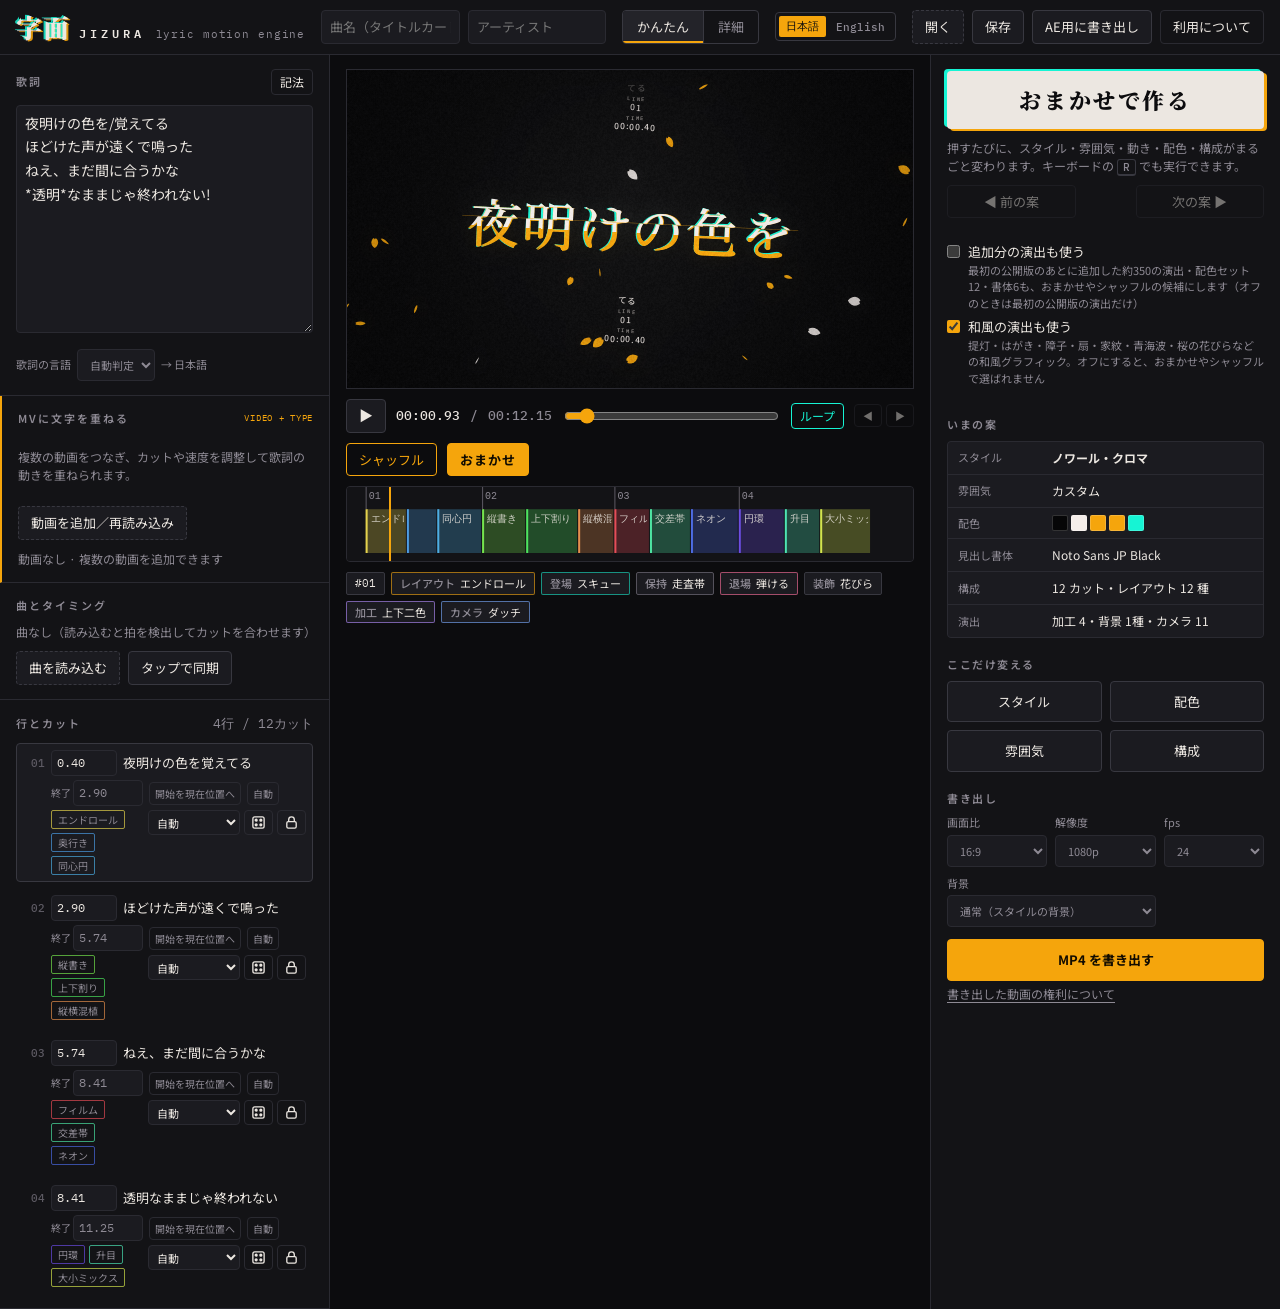
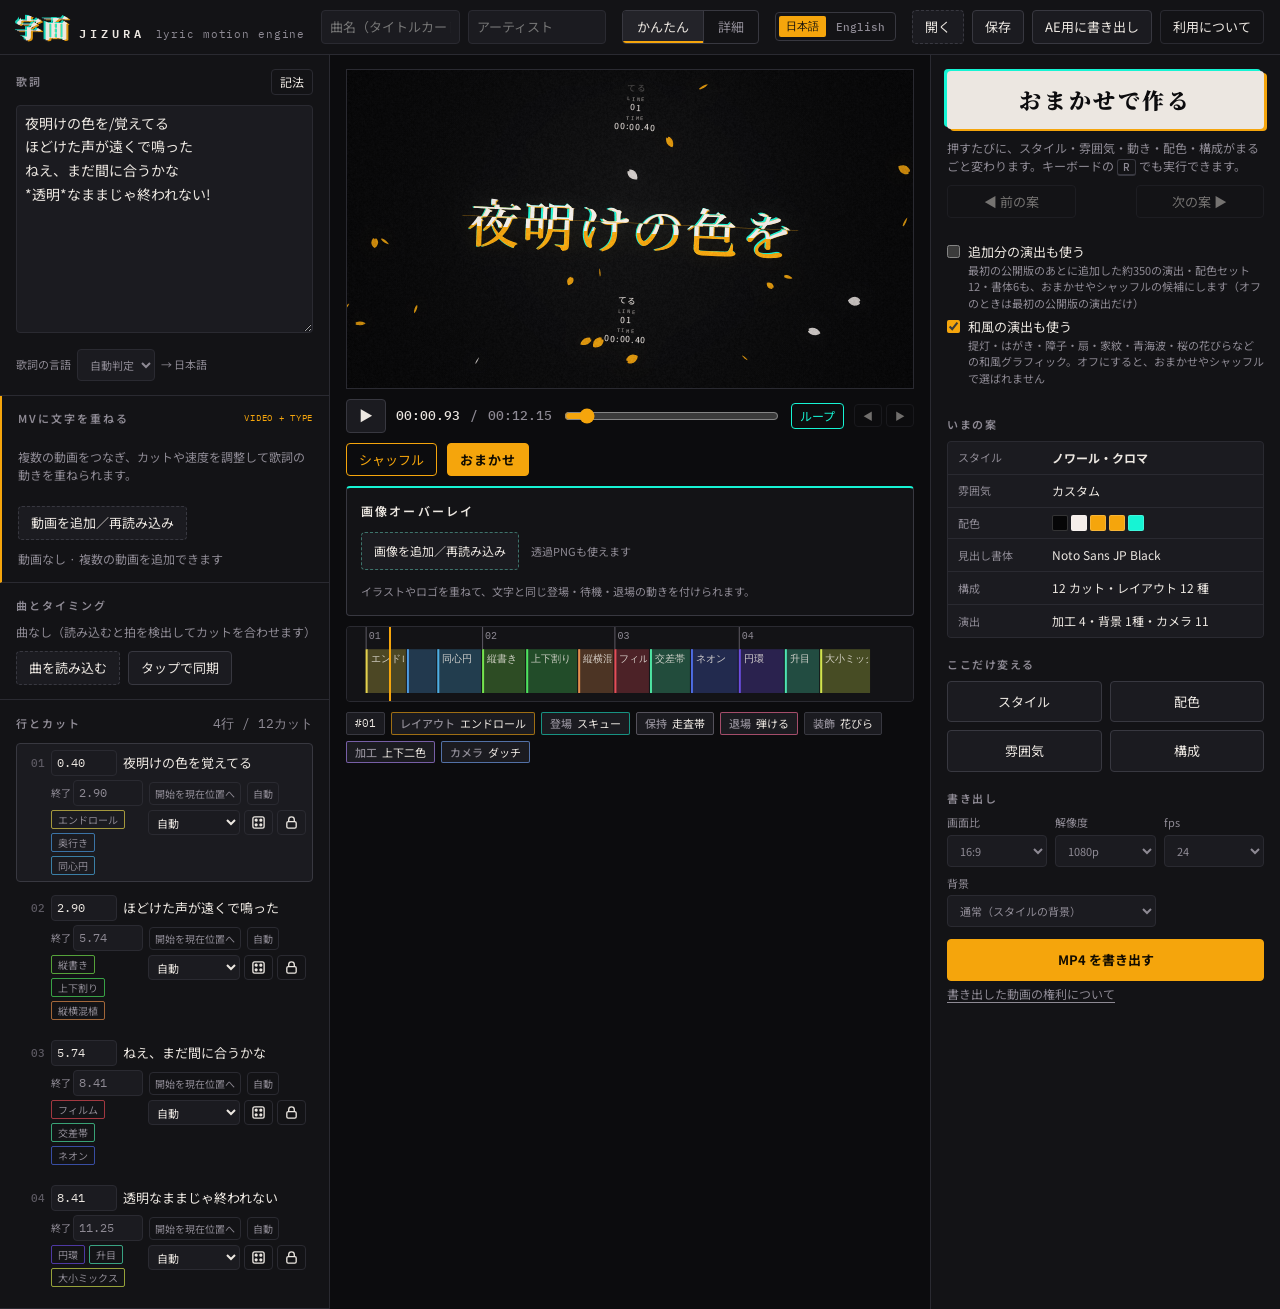
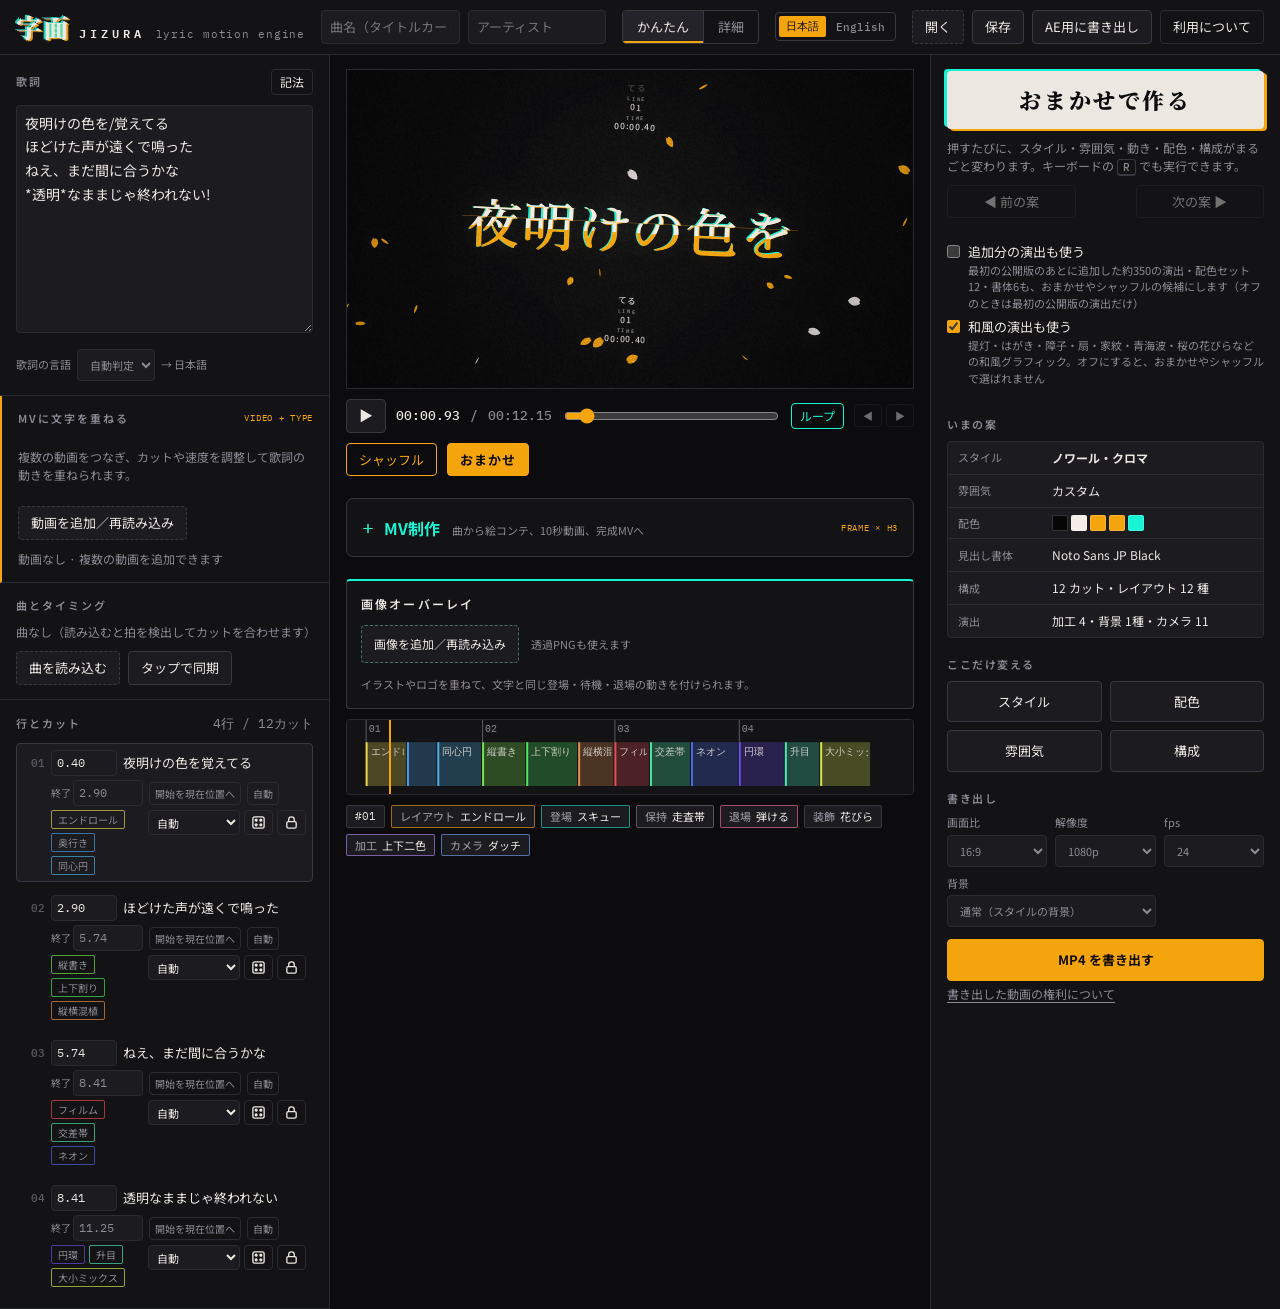
